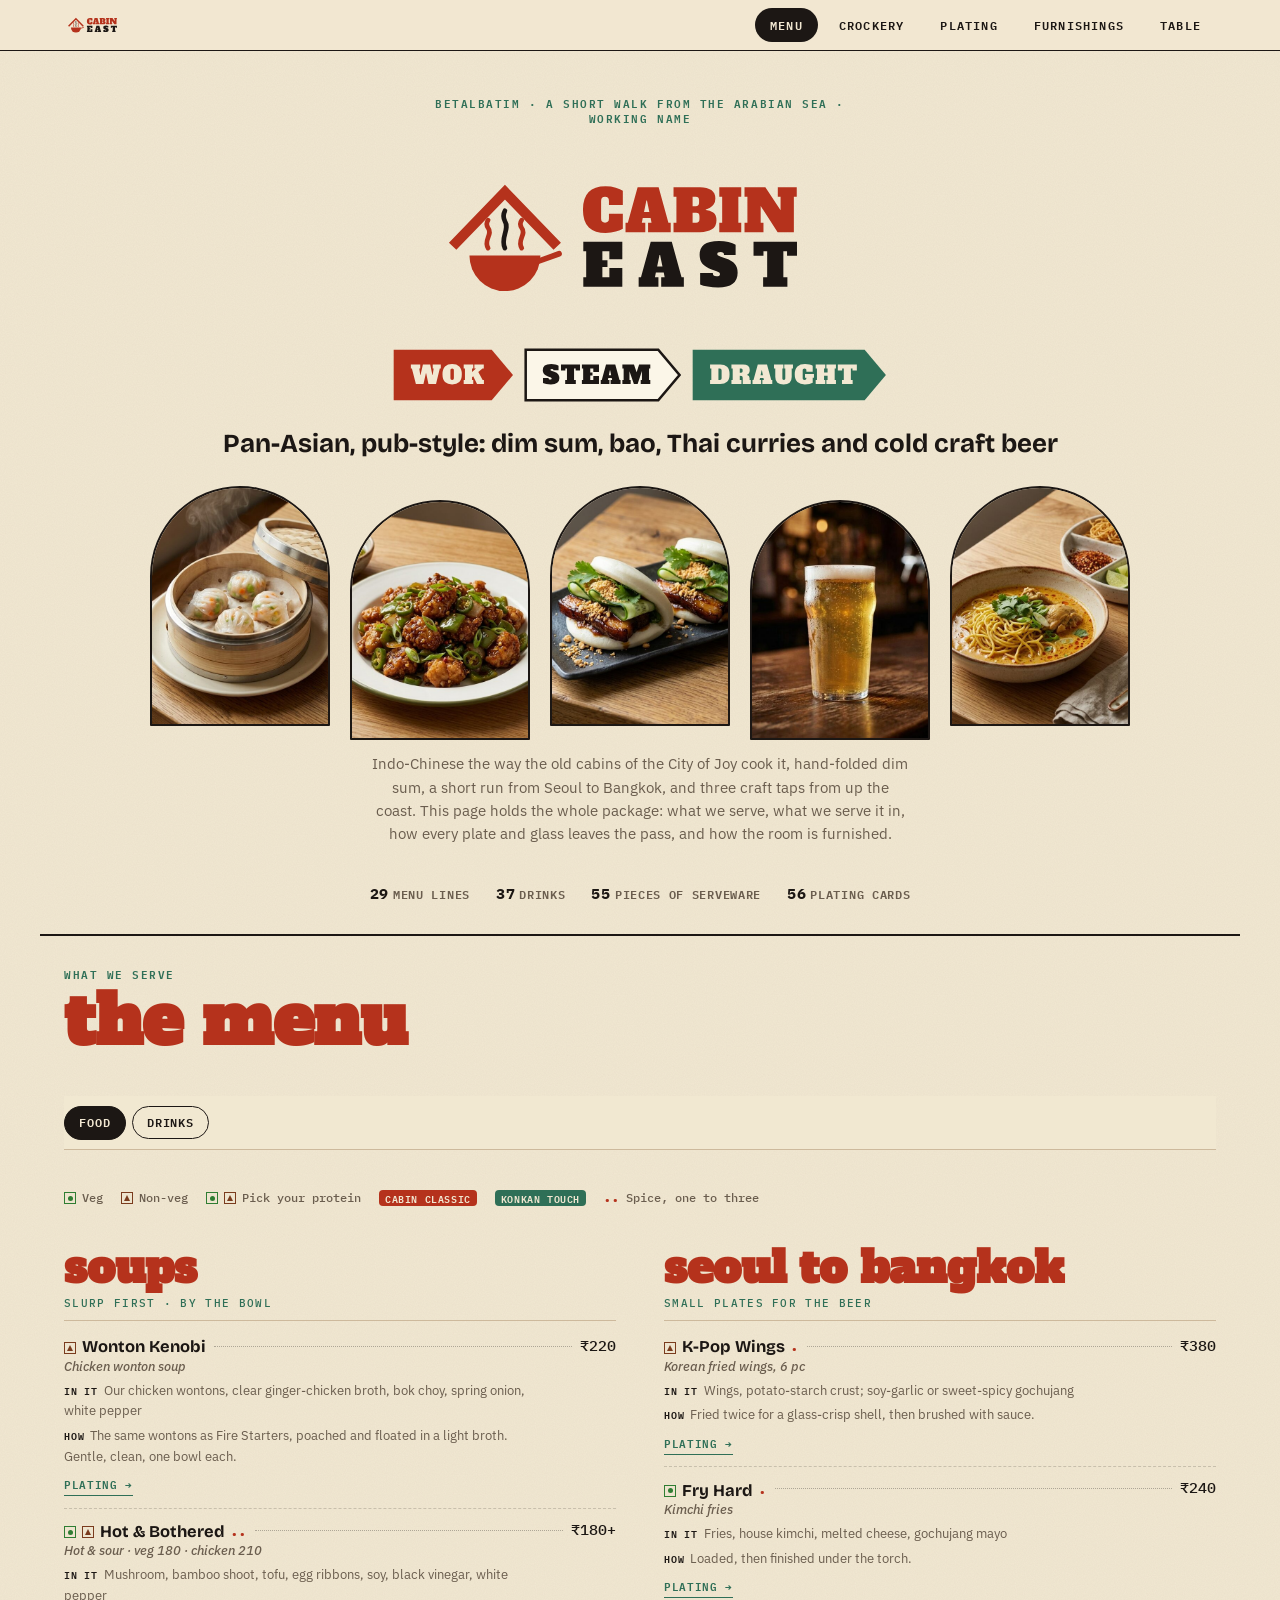
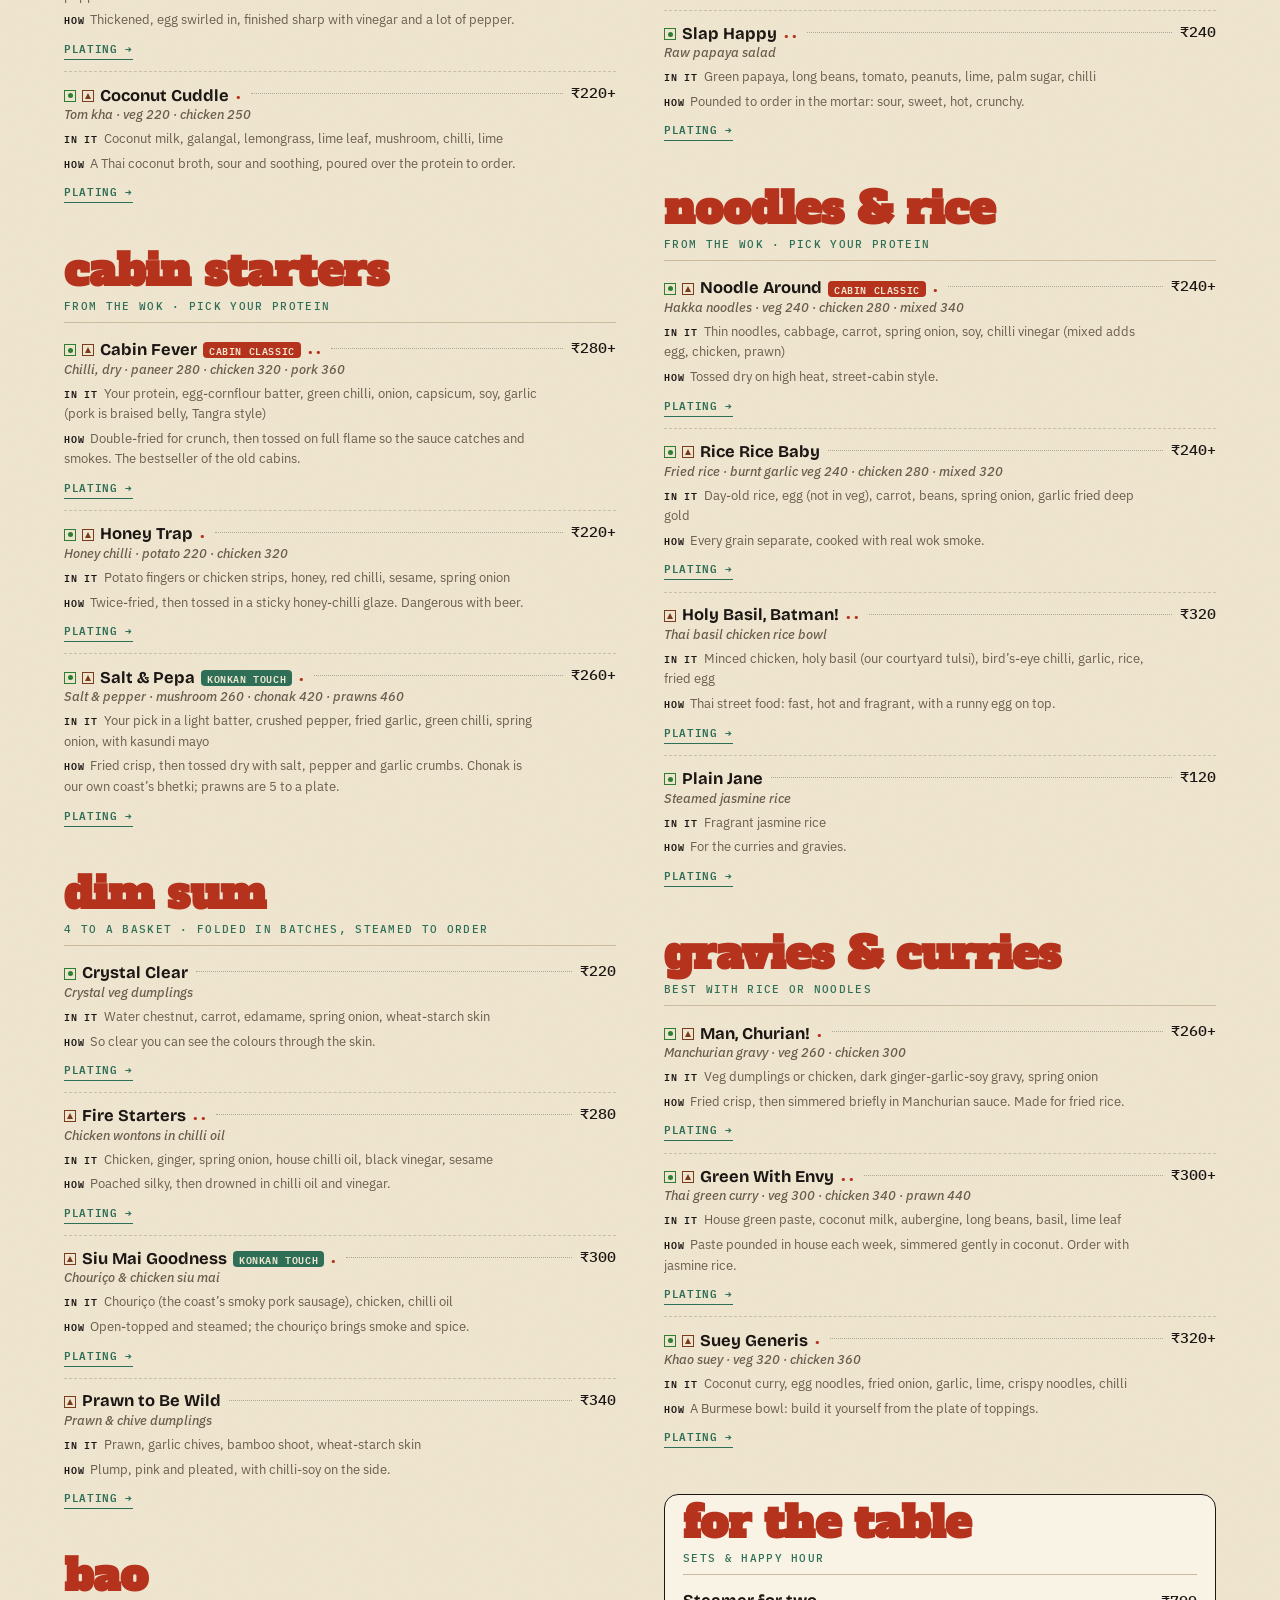
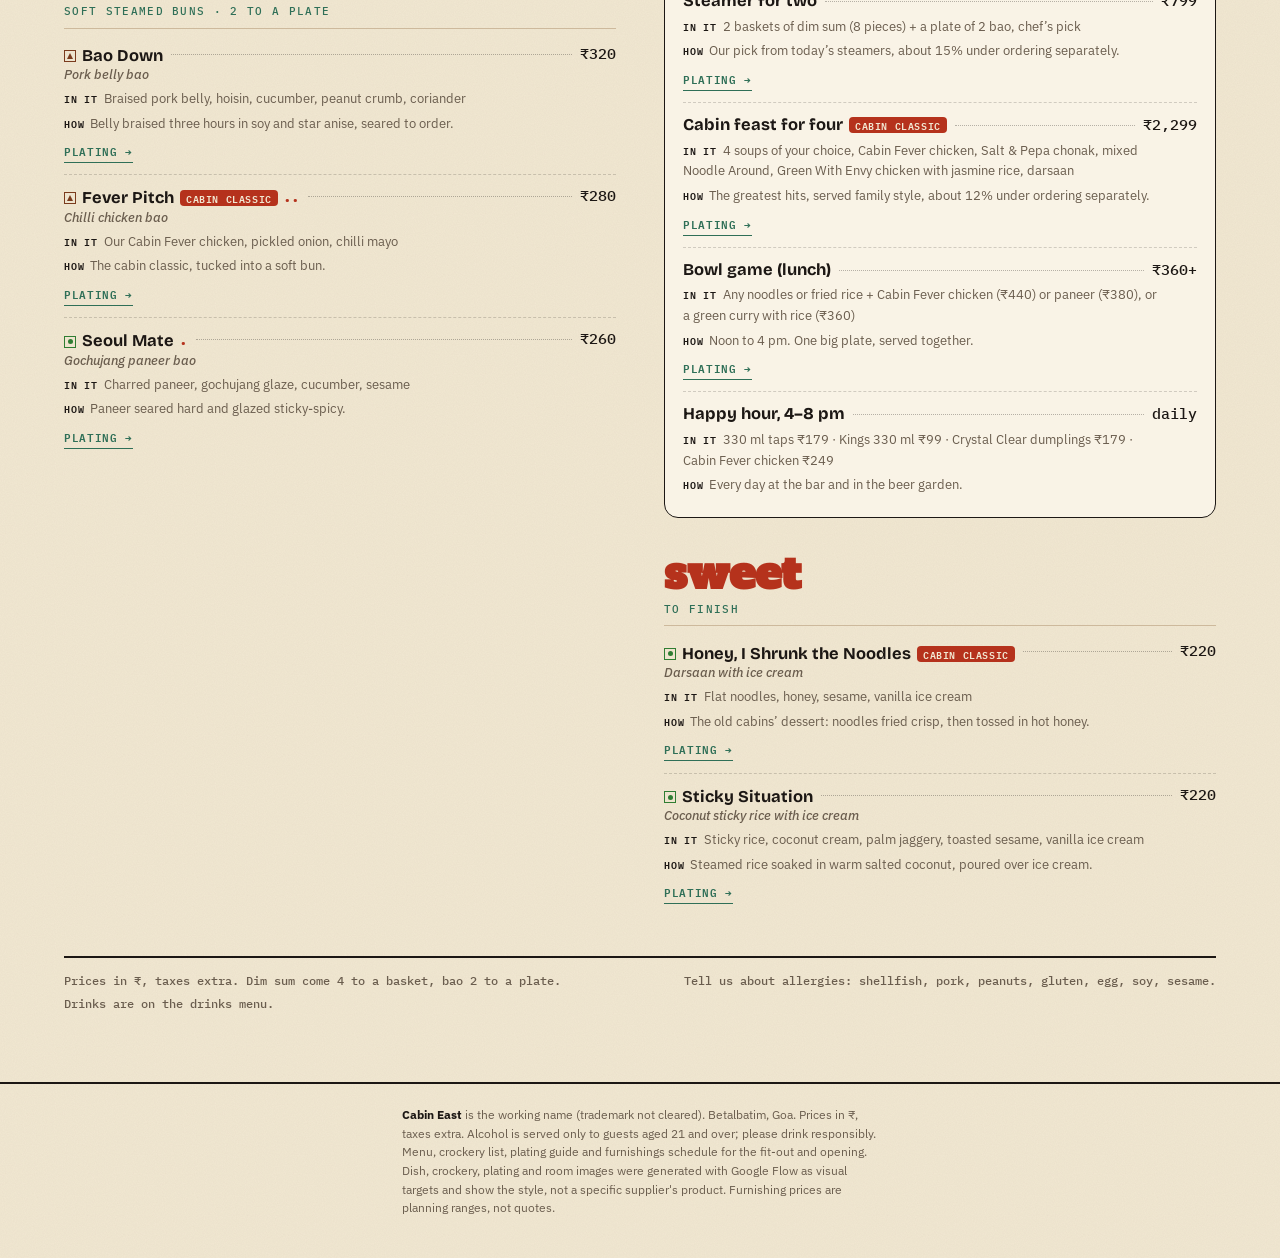
==== index.html @ 88e743b0 "Tangra Red and slab lettering on the Menu site, photo menus and PDFs Co-Authored-By: Claude Sonnet 5" ====
<!doctype html>
<html lang="en">
<head>
<meta charset="utf-8">
<meta name="viewport" content="width=device-width, initial-scale=1, viewport-fit=cover">
<title>Cabin East · Menu, crockery and plating</title>
<meta name="description" content="The full Cabin East package for Betalbatim: food and drinks menu, crockery and glassware list, a plating guide for every dish and drink, and the furnishings schedule for the room.">
<meta property="og:title" content="Cabin East · Wok | Steam | Draught">
<meta property="og:description" content="Menu, crockery and plating for a Pan-Asian dim sum and craft-beer pub in Betalbatim, Goa.">
<meta property="og:image" content="img/plating/crystal.jpg">
<meta name="theme-color" content="#F2E8D2">
<link rel="icon" href="data:image/svg+xml,%3Csvg xmlns='http://www.w3.org/2000/svg' viewBox='0 0 64 64'%3E%3Ccircle cx='32' cy='32' r='30' fill='%23c3582a'/%3E%3Cpath d='M14 34h36a18 18 0 0 1-36 0z' fill='%23efe3d0'/%3E%3C/svg%3E">
<link rel="preconnect" href="https://fonts.googleapis.com">
<link rel="preconnect" href="https://fonts.gstatic.com" crossorigin>
<link rel="stylesheet" href="https://fonts.googleapis.com/css2?family=Bricolage+Grotesque:opsz,wght@12..96,500;12..96,700&family=IBM+Plex+Mono:wght@500;600&family=IBM+Plex+Sans:ital,wght@0,400;0,600;1,400&family=Alfa+Slab+One&display=swap">
<style>
/* Layout: one long paper menu — a poster-style hero with arched dish photos, a sticky three-way tab bar (Menu · Crockery · Plating), and a shared card language so every dish links across all three views */
:root{
  --paper:#F2E8D2; --card:#F9F3E6; --ink:#1C1714; --muted:#6a5d4e; --line:#cdb99c;
  --olive:#2F6F57; --orange:#B5321C; --veg:#2f7d32; --nonveg:#7a3b1d; --shade:rgba(42,36,32,.08);
  --grain:url("data:image/svg+xml,%3Csvg xmlns='http://www.w3.org/2000/svg' width='160' height='160'%3E%3Cfilter id='n'%3E%3CfeTurbulence type='fractalNoise' baseFrequency='.9' numOctaves='2' stitchTiles='stitch'/%3E%3CfeColorMatrix values='0 0 0 0 .16 0 0 0 0 .13 0 0 0 0 .1 0 0 0 .06 0'/%3E%3C/filter%3E%3Crect width='160' height='160' filter='url(%23n)'/%3E%3C/svg%3E");
  --script:'Alfa Slab One','Rockwell','Georgia',serif;
  --display:'Bricolage Grotesque','Avenir Next','Segoe UI',sans-serif;
  --body:'IBM Plex Sans','Helvetica Neue',Arial,sans-serif;
  --mono:'IBM Plex Mono',ui-monospace,Menlo,monospace;
}
@media (prefers-color-scheme:dark){:root:not([data-theme="light"]){
  --paper:#1f1a16; --card:#2a2420; --ink:#efe3d0; --muted:#b5a690; --line:#4a3f34;
  --olive:#6FC29A; --orange:#e2814f; --veg:#7cc47f; --nonveg:#d08a62; --shade:rgba(239,227,208,.06); color-scheme:dark}}
:root[data-theme="dark"]{
  --paper:#1f1a16; --card:#2a2420; --ink:#efe3d0; --muted:#b5a690; --line:#4a3f34;
  --olive:#6FC29A; --orange:#e2814f; --veg:#7cc47f; --nonveg:#d08a62; --shade:rgba(239,227,208,.06); color-scheme:dark}
*{box-sizing:border-box}
html{scroll-behavior:smooth}
@media (prefers-reduced-motion:reduce){html{scroll-behavior:auto}*{transition:none!important;animation:none!important}}
body{margin:0;background:var(--paper) var(--grain);color:var(--ink);font:15px/1.55 var(--body);-webkit-text-size-adjust:100%}
h1,h2,h3,h4{margin:0;text-wrap:balance}
p{margin:0;max-width:68ch}
img{max-width:100%;display:block}
a{color:inherit}
.wrap{max-width:1200px;margin-inline:auto;padding-inline:24px}
@media (max-width:520px){.wrap{padding-inline:16px}}
.eyebrow{font:600 11px/1.4 var(--mono);letter-spacing:.14em;text-transform:uppercase;color:var(--olive);margin:0}
.script{font-family:var(--script);font-weight:400;color:var(--orange);line-height:1}
.muted{color:var(--muted)}
.btn{appearance:none;font:600 11.5px/1 var(--mono);letter-spacing:.08em;text-transform:uppercase;padding:10px 14px;border:1.5px solid var(--ink);background:transparent;color:var(--ink);border-radius:999px;cursor:pointer;text-decoration:none;display:inline-block;white-space:nowrap}
.btn:hover,.btn[aria-pressed="true"]{background:var(--ink);color:var(--paper)}
.btn:focus-visible,a:focus-visible,input:focus-visible{outline:2px solid var(--orange);outline-offset:2px}

/* ---------- top bar */
.bar{position:sticky;top:0;z-index:20;background:color-mix(in srgb,var(--paper) 92%,transparent);backdrop-filter:blur(8px);border-bottom:1.5px solid var(--ink);padding-top:env(safe-area-inset-top,0px)}
.bar .in{display:flex;align-items:center;gap:14px;padding-block:8px}
.bar .logo{display:block;line-height:0;color:var(--orange);text-decoration:none}.bar .logo svg{height:34px;width:61.9px;display:block}.bar .logo .pl{stroke:var(--paper)}
.tabs{display:flex;gap:6px;margin-left:auto;overflow-x:auto;scrollbar-width:none}
.tabs::-webkit-scrollbar{display:none}
.tabs a{font:600 12px/1 var(--mono);letter-spacing:.1em;text-transform:uppercase;padding:10px 14px;border-radius:999px;text-decoration:none;color:var(--ink);border:1.5px solid transparent;white-space:nowrap}
.tabs a:hover{border-color:var(--ink)}
.tabs a[aria-current="page"]{background:var(--ink);color:var(--paper)}
@media (max-width:520px){.bar .in{flex-direction:column;align-items:stretch;gap:2px;padding-block:6px}.bar .logo{display:flex;justify-content:center}.tabs{margin-left:0;justify-content:space-between;gap:4px}.tabs a{flex:1;text-align:center;padding:9px 3px;font-size:10.5px;letter-spacing:.04em}}

/* ---------- hero */
.hero{padding-block:44px 30px;display:grid;gap:26px;justify-items:center;text-align:center;border-bottom:2px solid var(--ink)}
.hero h1{line-height:0;margin:0}.hero h1 svg{height:clamp(84px,15vw,170px);width:auto;color:var(--orange)}.hero h1 .pl{stroke:var(--paper)}.dsigns{display:flex;gap:10px;justify-content:center;flex-wrap:wrap}.dsigns svg{height:clamp(34px,6vw,54px);width:auto;display:block}
.hero .tag{font:700 clamp(18px,2.6vw,26px)/1.25 var(--display)}
.hero p.lede{color:var(--muted);max-width:60ch}
.arches{display:grid;grid-template-columns:repeat(5,minmax(0,1fr));gap:clamp(8px,1.6vw,20px);width:100%;max-width:980px;align-items:end}
.arches figure{margin:0;aspect-ratio:3/4;border-radius:999px 999px 10px 10px;overflow:hidden;border:2px solid var(--ink);background:var(--shade)}
.arches figure:nth-child(2n){transform:translateY(14px)}
.arches img{width:100%;height:100%;object-fit:cover}
@media (max-width:640px){.arches{grid-template-columns:repeat(3,minmax(0,1fr))}.arches figure:nth-child(n+4){display:none}}
.facts{display:flex;flex-wrap:wrap;gap:8px 26px;justify-content:center;font:600 11.5px/1.4 var(--mono);letter-spacing:.06em;text-transform:uppercase;color:var(--muted);margin-top:12px}
.facts b{color:var(--ink);font-size:15px;margin-right:4px}

/* ---------- views */
.view[hidden]{display:none}
.view>*{min-width:0}
.view{padding-block:30px 70px;display:grid;gap:40px}
.view-head{display:grid;gap:6px;justify-items:start}
.view-head h2{font:600 clamp(44px,7vw,68px)/1 var(--script);color:var(--orange)}
.sub-tabs{display:flex;flex-wrap:wrap;gap:6px;align-items:center}
.sub-tabs .sp{flex:1}
#pnav{flex-wrap:nowrap;overflow-x:auto;scrollbar-width:none;padding-bottom:2px}#pnav::-webkit-scrollbar{display:none}#pnav .btn{flex:none}#pnav .sp{flex:0 0 12px}
.sticky-sub{position:sticky;top:calc(var(--barh,53px) + env(safe-area-inset-top,0px));z-index:10;background:color-mix(in srgb,var(--paper) 94%,transparent);backdrop-filter:blur(6px);padding-block:10px;border-bottom:1px solid var(--line)}
@media (max-width:520px){:root{--barh:92px}}
.legend{display:flex;flex-wrap:wrap;gap:6px 18px;font:500 11.5px/1.4 var(--mono);color:var(--muted)}
.legend span{display:inline-flex;align-items:center;gap:6px}
.mk{width:12px;height:12px;border:1.5px solid currentColor;display:inline-grid;place-items:center;flex:none;box-sizing:border-box}
.mk.v{color:var(--veg)} .mk.v::after{content:"";width:5px;height:5px;border-radius:50%;background:currentColor}
.mk.nv{color:var(--nonveg)} .mk.nv::after{content:"";width:0;height:0;border-left:3.5px solid transparent;border-right:3.5px solid transparent;border-bottom:6px solid currentColor}
.badge{font:600 10px/1 var(--mono);letter-spacing:.06em;text-transform:uppercase;color:var(--paper);padding:3px 6px;border-radius:4px;white-space:nowrap}
.badge.kol{background:var(--orange)} .badge.goa{background:var(--olive)}
.heat{font:600 11px/1 var(--mono);color:var(--orange);letter-spacing:1px;white-space:nowrap}

/* ---------- menu */
.menu{columns:2 440px;column-gap:48px}
.msec{break-inside:avoid-column;margin:0 0 34px;scroll-margin-top:130px}
.msec h3{font:600 44px/1 var(--script);color:var(--orange)}
.msec .kick{font:500 11px/1.4 var(--mono);letter-spacing:.12em;text-transform:uppercase;color:var(--olive);margin:6px 0 4px;padding-bottom:8px;border-bottom:1px solid var(--line)}
.mi{padding:12px 0;border-bottom:1px dashed color-mix(in srgb,var(--ink) 18%,transparent);break-inside:avoid}
.mi:last-child{border-bottom:0}
.mi .top{display:flex;align-items:baseline;gap:8px}
.mi .nm{font:700 16.5px/1.25 var(--display);display:flex;flex-wrap:wrap;gap:6px;align-items:center}
.mi .lead{flex:1;border-bottom:1.5px dotted color-mix(in srgb,var(--ink) 30%,transparent);min-width:12px;transform:translateY(-4px)}
.mi .pr{font:500 14.5px/1.25 var(--mono);font-variant-numeric:tabular-nums;white-space:nowrap}
.mi .sb{font:italic 500 13px/1.3 var(--body);color:var(--muted);margin-top:1px}
.mi .ing,.mi .how{font-size:13.3px;color:var(--muted);margin-top:4px;max-width:60ch}
.mi b.k{font:600 10px/1 var(--mono);letter-spacing:.08em;text-transform:uppercase;color:var(--ink);margin-right:6px}
.mi .links{margin-top:6px}
.chip{font:600 10.5px/1 var(--mono);letter-spacing:.06em;text-transform:uppercase;text-decoration:none;color:var(--olive);border-bottom:1.5px solid currentColor;padding-bottom:2px;margin-right:12px}
.chip:hover{color:var(--orange)}
.sets{background:var(--card);border:1.5px solid var(--ink);border-radius:14px;padding:6px 18px 10px}
.mnote{display:flex;flex-wrap:wrap;gap:6px 26px;justify-content:space-between;border-top:2px solid var(--ink);padding-top:14px;font:500 11.5px/1.5 var(--mono);color:var(--muted)}

/* ---------- cards (crockery + plating) */
.grp-h{display:flex;flex-wrap:wrap;align-items:baseline;gap:6px 14px;margin:36px 0 14px;padding-bottom:6px;border-bottom:1px solid var(--ink);scroll-margin-top:130px}
.grp-h h3{font:600 34px/1 var(--script);color:var(--orange)}
.grp-h span{font:500 11.5px/1.4 var(--mono);color:var(--muted)}
.grid{display:grid;grid-template-columns:repeat(auto-fill,minmax(min(100%,270px),1fr));gap:20px}
.grid.wide{grid-template-columns:repeat(auto-fill,minmax(min(100%,340px),1fr));gap:24px}
.card{background:var(--card);border:1px solid var(--line);border-radius:12px;overflow:hidden;display:grid;grid-template-rows:auto 1fr;scroll-margin-top:130px;min-width:0;transition:transform .2s,box-shadow .2s}
.card:hover{transform:translateY(-2px);box-shadow:0 10px 24px -14px rgba(42,36,32,.5)}
.card.flash{outline:2px solid var(--orange);outline-offset:2px}
.card figure{margin:0;aspect-ratio:4/3;overflow:hidden;background:var(--shade)}
.card figure img{width:100%;height:100%;object-fit:cover}
.card figure{position:relative}
.vtabs{position:absolute;left:8px;right:8px;bottom:8px;display:flex;flex-wrap:wrap;gap:5px}
.vtabs button{appearance:none;display:inline-flex;align-items:center;gap:5px;font:600 10.5px/1 var(--mono);letter-spacing:.05em;text-transform:uppercase;padding:6px 9px;border-radius:999px;border:1.5px solid rgba(42,36,32,.55);background:color-mix(in srgb,var(--paper) 92%,transparent);color:var(--ink);cursor:pointer;backdrop-filter:blur(4px)}
.vtabs button .mk{margin:0}
.vtabs button[aria-pressed="true"]{background:var(--ink);color:var(--paper);border-color:var(--ink)}
.card .body{padding:13px 15px 15px;display:grid;gap:8px;align-content:start;min-width:0}
.card h4{font:700 17px/1.25 var(--display)}
.card .sub{font:italic 400 13px/1.3 var(--body);color:var(--muted)}
.card .spec{font:500 11.5px/1.45 var(--mono);color:var(--olive)}
.card .use{font-size:13px;color:var(--muted)}
.card .use b{font:600 10px/1 var(--mono);letter-spacing:.08em;text-transform:uppercase;color:var(--ink);margin-right:5px}
.card .foot{display:flex;justify-content:space-between;align-items:baseline;gap:10px;margin-top:2px;padding-top:9px;border-top:1px dashed var(--line)}
.qty{font:600 13px/1.2 var(--mono);font-variant-numeric:tabular-nums}
.qty small{font-weight:500;color:var(--muted)}
.ves{display:inline-block;font:600 10.5px/1.3 var(--mono);letter-spacing:.06em;text-transform:uppercase;color:var(--paper);background:var(--olive);padding:4px 7px;border-radius:4px;justify-self:start;text-decoration:none}
a.ves:hover{background:var(--orange)}
ol.build{margin:0;padding-left:20px;display:grid;gap:4px;font-size:13.5px}
ol.build li::marker{font:600 12px var(--mono);color:var(--orange)}
dl.kv{margin:0;display:grid;grid-template-columns:auto 1fr;gap:4px 12px;font-size:13px;padding-top:8px;border-top:1px dashed var(--line)}
dl.kv dt{font:600 10px/1.8 var(--mono);letter-spacing:.08em;text-transform:uppercase;color:var(--muted)}
dl.kv dd{margin:0;min-width:0}
.note{font-size:13px;color:var(--muted);border-left:3px solid var(--orange);padding-left:10px}

.fam{display:grid;grid-template-columns:repeat(auto-fit,minmax(min(100%,250px),1fr));gap:22px}
.fam article{display:grid;gap:9px;align-content:start}
.fam figure{margin:0;aspect-ratio:4/3;overflow:hidden;border-radius:8px;border:1.5px solid var(--ink)}
.fam figure img{width:100%;height:100%;object-fit:cover}
.fam h3{font:700 18px/1.25 var(--display)}
.fam .tag{font:600 10.5px/1 var(--mono);letter-spacing:.08em;text-transform:uppercase;color:var(--paper);background:var(--olive);padding:4px 7px;border-radius:4px;justify-self:start}
.fam article:nth-child(2) .tag{background:var(--orange)}
.fam article:nth-child(3) .tag{background:var(--ink)}
.fam article:nth-child(4) .tag{background:var(--muted)}
.rules{display:grid;grid-template-columns:repeat(auto-fit,minmax(min(100%,250px),1fr));gap:12px 22px}
.rule{padding:14px 16px;background:var(--card);border:1px solid var(--line);border-radius:10px;display:grid;gap:4px;align-content:start}
.rule b{font:700 15px/1.3 var(--display)}
.rule span{font-size:13.5px;color:var(--muted)}

.mapwrap{overflow-x:auto;border-top:2px solid var(--ink)}
table{border-collapse:collapse;width:100%;min-width:760px;font-size:13.5px}
th,td{text-align:left;padding:9px 10px;border-bottom:1px solid var(--line);vertical-align:top}
th{font:600 10.5px/1.3 var(--mono);letter-spacing:.08em;text-transform:uppercase;color:var(--muted)}
tr.grp td{font:600 26px/1 var(--script);color:var(--orange);padding-top:18px;border-bottom:1px solid var(--ink)}
td.dish{font:700 14.5px/1.3 var(--display);width:22%}
td.dish small{display:block;font:italic 400 12px/1.3 var(--body);color:var(--muted);margin-top:2px}
td.vcell{width:30%}
.vchip{display:flex;gap:10px;align-items:center}
.vchip img{width:56px;height:42px;object-fit:cover;border-radius:4px;border:1px solid var(--line);flex:none}
.vchip a{font-weight:600;text-decoration:none;border-bottom:1px solid var(--line)}
.vchip a:hover{color:var(--orange);border-color:var(--orange)}
td.why{color:var(--muted)}

.setting{display:grid;grid-template-columns:minmax(0,1fr) minmax(0,1fr);gap:28px;align-items:start}
@media (max-width:760px){.setting{grid-template-columns:1fr}}
.setting svg{width:100%;max-width:480px;height:auto}
.setting ol{margin:0;padding-left:20px;display:grid;gap:7px}
.setting li b{font-family:var(--display)}


/* ---------- furnishings */
.fhero{display:grid;grid-template-columns:minmax(0,2fr) minmax(0,1fr);gap:14px}
.fhero figure{margin:0;border:2px solid var(--ink);border-radius:12px;overflow:hidden;position:relative;background:var(--shade)}
.fhero figure img{width:100%;height:100%;object-fit:cover;aspect-ratio:4/3}
.fhero .stack{display:grid;gap:14px}
.fhero figcaption,.fstrip figcaption{position:absolute;left:8px;bottom:8px;font:600 10.5px/1 var(--mono);letter-spacing:.06em;text-transform:uppercase;background:var(--ink);color:var(--paper);padding:6px 9px;border-radius:999px}
@media (max-width:760px){.fhero{grid-template-columns:1fr}.fhero .stack{grid-template-columns:1fr 1fr}}
.fnav{flex-wrap:nowrap;overflow-x:auto;scrollbar-width:none;padding-bottom:2px}.fnav::-webkit-scrollbar{display:none}.fnav .btn{flex:none}
.fstrip{display:grid;grid-template-columns:repeat(auto-fill,minmax(min(100%,300px),1fr));gap:16px;margin-bottom:16px}
.fstrip figure{margin:0;position:relative;border:1.5px solid var(--ink);border-radius:10px;overflow:hidden;background:var(--shade)}
.mboards{display:grid;gap:26px}.mb{display:grid;gap:12px}.mbh{display:flex;flex-wrap:wrap;align-items:baseline;gap:4px 14px}.mbh h4{font:700 18px/1.2 var(--display)}.mbh span{font:500 11.5px/1.4 var(--mono);color:var(--muted)}
.mbimg{margin:0;position:relative;border:1.5px solid var(--ink);border-radius:10px;overflow:hidden;background:var(--shade)}.mbimg img{width:100%;aspect-ratio:4/3;object-fit:cover}
.mbimg .pin{position:absolute;min-width:24px;height:24px;padding:0 6px;border-radius:999px;background:var(--ink);color:var(--paper);font:600 12px/24px var(--mono);text-align:center}
.mbl{list-style:none;margin:0;padding:0;display:grid;grid-template-columns:repeat(auto-fill,minmax(250px,1fr));gap:10px 18px}
.mbl li{display:grid;grid-template-columns:28px minmax(0,1fr);gap:10px;padding:10px 0;border-top:1px solid var(--line)}
.mbl li>b{display:grid;place-items:center;width:26px;height:26px;border-radius:999px;background:var(--ink);color:var(--paper);font:600 12px/1 var(--mono)}
.mbl strong{display:block;font:700 14.5px/1.3 var(--display)}.mbl em{display:block;font:500 11.5px/1.45 var(--mono);color:var(--olive);font-style:normal;margin-top:2px}.mbl span{display:block;font-size:13px;color:var(--muted);margin-top:2px}
.fstrip img{width:100%;aspect-ratio:4/3;object-fit:cover}
.fplan{display:grid;gap:12px}
.fplan img{width:100%;height:auto;border:1.5px solid var(--ink);border-radius:10px;background:#FBF7EF;max-height:none}
.fplan .open{font:600 11px/1 var(--mono);letter-spacing:.08em;text-transform:uppercase}
.swatches{display:flex;flex-wrap:wrap;gap:10px}
.sw{display:grid;gap:5px;width:104px}.sw i{display:block;height:56px;border-radius:8px;border:1.5px solid var(--ink)}.sw b{font:600 11px/1.2 var(--mono)}.sw span{font-size:11.5px;color:var(--muted);line-height:1.3}
table.ft{min-width:900px}
table.ft td.cd{font:700 12px/1.3 var(--mono);color:var(--orange);white-space:nowrap}
table.ft td.nm{font:700 14px/1.3 var(--display);min-width:170px}
table.ft td.nm small{display:block;font:500 11.5px/1.4 var(--mono);color:var(--olive);margin-top:3px}
table.ft td.pr{font:600 12.5px/1.3 var(--mono);white-space:nowrap;font-variant-numeric:tabular-nums}
table.ft td.pr small{display:block;color:var(--muted);font-weight:500}
table.ft .ph{display:inline-block;font:600 9.5px/1 var(--mono);letter-spacing:.06em;text-transform:uppercase;padding:3px 5px;border-radius:4px;color:var(--paper);background:var(--olive);margin-top:5px}
table.ft .ph.p2{background:var(--muted)}
table.ft td.nt{color:var(--muted);font-size:12.5px;min-width:200px}
table.ft tr.sum td{font:700 13px/1.2 var(--mono);border-top:2px solid var(--ink);background:var(--shade)}
.facts2{display:grid;grid-template-columns:repeat(auto-fit,minmax(min(100%,230px),1fr));gap:12px}
.fk{padding:14px 16px;background:var(--card);border:1px solid var(--line);border-radius:10px;display:grid;gap:4px;align-content:start}
.fk b{font:700 15px/1.3 var(--display)}.fk span{font-size:13.5px;color:var(--muted)}.fk em{font:600 12px/1.3 var(--mono);font-style:normal;color:var(--orange)}


.gal-nav{display:flex;flex-wrap:wrap;gap:6px;margin:6px 0 4px}
.gal-sec{margin-top:26px;scroll-margin-top:130px}
.gal-sec h4{font:600 30px/1 var(--script);color:var(--orange)}
.gal-sec p{font-size:13px;color:var(--muted);margin:4px 0 12px}
.gal{display:grid;grid-template-columns:repeat(auto-fill,minmax(min(100%,250px),1fr));gap:12px}
.gal.plans{grid-template-columns:repeat(auto-fill,minmax(min(100%,420px),1fr))}
.gal button{appearance:none;padding:0;margin:0;border:1.5px solid var(--ink);border-radius:10px;overflow:hidden;background:var(--shade);cursor:zoom-in;position:relative;display:block;text-align:left;color:inherit;min-width:0}
.gal button img{width:100%;aspect-ratio:4/3;object-fit:cover;display:block;transition:transform .35s}
.gal.plans button img{aspect-ratio:auto;object-fit:contain;background:#FBF7EF}
.gal button:hover img{transform:scale(1.03)}.gal.plans button:hover img{transform:none}
.gal button span{position:absolute;left:6px;bottom:6px;right:6px;font:600 10px/1.25 var(--mono);letter-spacing:.05em;text-transform:uppercase;background:color-mix(in srgb,var(--ink) 88%,transparent);color:var(--paper);padding:5px 8px;border-radius:999px;width:max-content;max-width:calc(100% - 12px)}
.gal.plans button span{position:static;display:block;border-radius:0;width:auto;max-width:none;padding:8px 10px}
#lb{position:fixed;inset:0;z-index:100;background:rgba(20,15,12,.92);display:grid;grid-template-rows:1fr auto;padding:16px;gap:10px}
#lb[hidden]{display:none}
#lb .stage{display:grid;place-items:center;min-height:0}
#lb img{max-width:100%;max-height:100%;object-fit:contain;border-radius:8px;background:#FBF7EF}
#lb .bar2{display:flex;align-items:center;justify-content:space-between;gap:12px;color:#F2E8D2;font:600 12px/1.3 var(--mono);letter-spacing:.05em;text-transform:uppercase}
#lb .bar2 div{display:flex;gap:8px}
#lb .bar2 button{appearance:none;border:1.5px solid #F2E8D2;background:transparent;color:#F2E8D2;border-radius:999px;font:600 12px/1 var(--mono);padding:9px 13px;cursor:pointer}
#lb .bar2 button:hover{background:#F2E8D2;color:#1C1714}

footer.site{border-top:2px solid var(--ink);padding-block:22px 40px;display:grid;gap:8px;font-size:12px;color:var(--muted)}
footer.site b{color:var(--ink)}
</style>
</head>
<body>

<header class="bar">
  <div class="wrap in">
    <a class="logo" href="#menu" aria-label="Cabin East"><svg role="img" aria-label="Cabin East" xmlns="http://www.w3.org/2000/svg" viewBox="0 0 915 353"><g transform="translate(60.00 60.00) scale(1.9393)"><path d="M4 70 L60 12 L116 70" fill="none" stroke="#B5321C" stroke-width="11" stroke-linejoin="miter" stroke-miterlimit="6"/><path d="M42 72 C36.5 63.6 47.5 57.0 42 50.400000000000006 C39.25 46.2 40.9 43.5 42 42" fill="none" stroke="#B5321C" stroke-width="5" stroke-linecap="round"/><path d="M60 72 C54.5 60.8 65.5 52.0 60 43.2 C57.25 37.6 58.9 34.0 60 32" fill="none" style="stroke:var(--ink,#1C1714)" stroke-width="5" stroke-linecap="round"/><path d="M78 72 C72.5 63.6 83.5 57.0 78 50.400000000000006 C75.25 46.2 76.9 43.5 78 42" fill="none" stroke="#B5321C" stroke-width="5" stroke-linecap="round"/><path d="M22 80 H98 A38 38 0 0 1 22 80 Z" fill="#B5321C"/><path d="M96 86 L118 78" stroke="#B5321C" stroke-width="6" stroke-linecap="round"/></g><g transform="translate(336.7 166.4)"><g fill="#B5321C"><path transform="translate(0 0) scale(0.120000 -0.120000)" d="M14 389Q14 792 406 792Q501 792 582.5 769Q664 746 704 718V468H464V540Q464 578 447 596Q430 614 396 614Q362 614 345 596Q328 578 328 540V238Q328 200 345 182Q362 164 396 164Q430 164 447 182Q464 200 464 238V319H704V60Q663 32 582.5 9Q502 -14 408 -14Q219 -14 116.5 82Q14 178 14 389Z"/><path transform="translate(88.64 0) scale(0.120000 -0.120000)" d="M754 164H794V0H402V164H462L446 244H310L294 164H354V0H12V164H52L221 778H585ZM332 350H424L383 549H373Z"/><path transform="translate(187.36 0) scale(0.120000 -0.120000)" d="M20 164H70V614H20V778H479Q604 778 674 727Q744 676 744 581Q744 522 716 481.5Q688 441 650.5 420.5Q613 400 578 393V383Q649 376 706 338Q763 300 763 202Q763 97 684 48.5Q605 0 479 0H20ZM404 450Q433 450 447.5 465.5Q462 481 462 514V550Q462 583 447.5 598.5Q433 614 404 614H350V450ZM411 164Q440 164 454.5 179.5Q469 195 469 228V272Q469 305 454.5 320.5Q440 336 411 336H350V164Z"/><path transform="translate(282.36 0) scale(0.120000 -0.120000)" d="M20 0V164H70V614H20V778H400V614H350V164H400V0Z"/><path transform="translate(334.76 0) scale(0.120000 -0.120000)" d="M596 778H924V614H874V0H593L300 451V164H348V0H20V164H70V614H20V778H381L644 377V614H596Z"/></g></g><g transform="translate(336.7 279.7)"><g style="fill:var(--ink,#1C1714)"><path transform="translate(0 0) scale(0.120000 -0.120000)" d="M20 0V164H70V614H20V778H695V476H471V614H350V456H438V342H350V164H471V322H695V0Z"/><path transform="translate(115.91 0) scale(0.120000 -0.120000)" d="M754 164H794V0H402V164H462L446 244H310L294 164H354V0H12V164H52L221 778H585ZM332 350H424L383 549H373Z"/><path transform="translate(242.97 0) scale(0.120000 -0.120000)" d="M17 40V238H237Q237 207 251 193Q265 179 302 179Q333 179 346.5 188.5Q360 198 360 217Q360 233 347 244.5Q334 256 302 268L216 298Q105 340 56.5 397Q8 454 8 551Q8 669 85.5 730.5Q163 792 344 792Q431 792 507.5 774.5Q584 757 631 728V549H431Q431 599 369 599Q339 599 326.5 591.5Q314 584 314 565Q314 548 328.5 538Q343 528 376 517L463 487Q569 451 617.5 393.5Q666 336 666 243Q666 116 580.5 51Q495 -14 330 -14Q234 -14 148.5 2.5Q63 19 17 40Z"/><path transform="translate(354.2 0) scale(0.120000 -0.120000)" d="M766 536H594V614H530V164H600V0H180V164H250V614H186V536H14V778H766Z"/></g></g></svg></a>
    <nav class="tabs" aria-label="Sections">
      <a href="#menu" data-tab="menu">Menu</a>
      <a href="#crockery" data-tab="crockery">Crockery</a>
      <a href="#plating" data-tab="plating">Plating</a>
      <a href="#furnishings" data-tab="furnishings">Furnishings</a>
      <a href="table-setting.html">Table</a>
    </nav>
  </div>
</header>

<section class="hero wrap" aria-label="Introduction">
  <p class="eyebrow">Betalbatim · a short walk from the Arabian Sea · working name</p>
  <h1><svg role="img" aria-label="Cabin East" xmlns="http://www.w3.org/2000/svg" viewBox="0 0 915 353"><g transform="translate(60.00 60.00) scale(1.9393)"><path d="M4 70 L60 12 L116 70" fill="none" stroke="#B5321C" stroke-width="11" stroke-linejoin="miter" stroke-miterlimit="6"/><path d="M42 72 C36.5 63.6 47.5 57.0 42 50.400000000000006 C39.25 46.2 40.9 43.5 42 42" fill="none" stroke="#B5321C" stroke-width="5" stroke-linecap="round"/><path d="M60 72 C54.5 60.8 65.5 52.0 60 43.2 C57.25 37.6 58.9 34.0 60 32" fill="none" style="stroke:var(--ink,#1C1714)" stroke-width="5" stroke-linecap="round"/><path d="M78 72 C72.5 63.6 83.5 57.0 78 50.400000000000006 C75.25 46.2 76.9 43.5 78 42" fill="none" stroke="#B5321C" stroke-width="5" stroke-linecap="round"/><path d="M22 80 H98 A38 38 0 0 1 22 80 Z" fill="#B5321C"/><path d="M96 86 L118 78" stroke="#B5321C" stroke-width="6" stroke-linecap="round"/></g><g transform="translate(336.7 166.4)"><g fill="#B5321C"><path transform="translate(0 0) scale(0.120000 -0.120000)" d="M14 389Q14 792 406 792Q501 792 582.5 769Q664 746 704 718V468H464V540Q464 578 447 596Q430 614 396 614Q362 614 345 596Q328 578 328 540V238Q328 200 345 182Q362 164 396 164Q430 164 447 182Q464 200 464 238V319H704V60Q663 32 582.5 9Q502 -14 408 -14Q219 -14 116.5 82Q14 178 14 389Z"/><path transform="translate(88.64 0) scale(0.120000 -0.120000)" d="M754 164H794V0H402V164H462L446 244H310L294 164H354V0H12V164H52L221 778H585ZM332 350H424L383 549H373Z"/><path transform="translate(187.36 0) scale(0.120000 -0.120000)" d="M20 164H70V614H20V778H479Q604 778 674 727Q744 676 744 581Q744 522 716 481.5Q688 441 650.5 420.5Q613 400 578 393V383Q649 376 706 338Q763 300 763 202Q763 97 684 48.5Q605 0 479 0H20ZM404 450Q433 450 447.5 465.5Q462 481 462 514V550Q462 583 447.5 598.5Q433 614 404 614H350V450ZM411 164Q440 164 454.5 179.5Q469 195 469 228V272Q469 305 454.5 320.5Q440 336 411 336H350V164Z"/><path transform="translate(282.36 0) scale(0.120000 -0.120000)" d="M20 0V164H70V614H20V778H400V614H350V164H400V0Z"/><path transform="translate(334.76 0) scale(0.120000 -0.120000)" d="M596 778H924V614H874V0H593L300 451V164H348V0H20V164H70V614H20V778H381L644 377V614H596Z"/></g></g><g transform="translate(336.7 279.7)"><g style="fill:var(--ink,#1C1714)"><path transform="translate(0 0) scale(0.120000 -0.120000)" d="M20 0V164H70V614H20V778H695V476H471V614H350V456H438V342H350V164H471V322H695V0Z"/><path transform="translate(115.91 0) scale(0.120000 -0.120000)" d="M754 164H794V0H402V164H462L446 244H310L294 164H354V0H12V164H52L221 778H585ZM332 350H424L383 549H373Z"/><path transform="translate(242.97 0) scale(0.120000 -0.120000)" d="M17 40V238H237Q237 207 251 193Q265 179 302 179Q333 179 346.5 188.5Q360 198 360 217Q360 233 347 244.5Q334 256 302 268L216 298Q105 340 56.5 397Q8 454 8 551Q8 669 85.5 730.5Q163 792 344 792Q431 792 507.5 774.5Q584 757 631 728V549H431Q431 599 369 599Q339 599 326.5 591.5Q314 584 314 565Q314 548 328.5 538Q343 528 376 517L463 487Q569 451 617.5 393.5Q666 336 666 243Q666 116 580.5 51Q495 -14 330 -14Q234 -14 148.5 2.5Q63 19 17 40Z"/><path transform="translate(354.2 0) scale(0.120000 -0.120000)" d="M766 536H594V614H530V164H600V0H180V164H250V614H186V536H14V778H766Z"/></g></g></svg></h1><div class="dsigns"><svg role="img" aria-label="Wok" xmlns="http://www.w3.org/2000/svg" viewBox="-2 -2 145 64"><polygon points="0,0 116.2,0 141.4,30.0 116.2,60 0,60" fill="#B5321C"/><g fill="#F2E8D2"><path transform="translate(20 40.8) scale(0.030000 -0.030000)" d="M875 778H1195V614H1155L1006 0H707L616 432H606L510 0H211L52 614H12V778H382V614H344L383 359H393L488 778H776L864 359H874L913 614H875Z"/><path transform="translate(57.41 40.8) scale(0.030000 -0.030000)" d="M14 389Q14 600 113.5 696Q213 792 396 792Q579 792 678.5 696Q778 600 778 389Q778 178 678.5 82Q579 -14 396 -14Q213 -14 113.5 82Q14 178 14 389ZM464 238V540Q464 578 447 596Q430 614 396 614Q362 614 345 596Q328 578 328 540V238Q328 199 345 181.5Q362 164 396 164Q430 164 447 182Q464 200 464 238Z"/><path transform="translate(82.37 40.8) scale(0.030000 -0.030000)" d="M769 164H819V0H546L396 310L350 272V164H398V0H20V164H70V614H20V778H398V614H350V482L505 614H442V778H814V614H764L597 476Z"/></g></svg><svg role="img" aria-label="Steam" xmlns="http://www.w3.org/2000/svg" viewBox="-2 -2 186 64"><polygon points="0,0 157.1,0 182.3,30.0 157.1,60 0,60" fill="#FBF6E8" stroke="#1C1714" stroke-width="3"/><g fill="#1C1714"><path transform="translate(20 40.8) scale(0.030000 -0.030000)" d="M17 40V238H237Q237 207 251 193Q265 179 302 179Q333 179 346.5 188.5Q360 198 360 217Q360 233 347 244.5Q334 256 302 268L216 298Q105 340 56.5 397Q8 454 8 551Q8 669 85.5 730.5Q163 792 344 792Q431 792 507.5 774.5Q584 757 631 728V549H431Q431 599 369 599Q339 599 326.5 591.5Q314 584 314 565Q314 548 328.5 538Q343 528 376 517L463 487Q569 451 617.5 393.5Q666 336 666 243Q666 116 580.5 51Q495 -14 330 -14Q234 -14 148.5 2.5Q63 19 17 40Z"/><path transform="translate(41.42 40.8) scale(0.030000 -0.030000)" d="M766 536H594V614H530V164H600V0H180V164H250V614H186V536H14V778H766Z"/><path transform="translate(66.02 40.8) scale(0.030000 -0.030000)" d="M20 0V164H70V614H20V778H695V476H471V614H350V456H438V342H350V164H471V322H695V0Z"/><path transform="translate(88.61 40.8) scale(0.030000 -0.030000)" d="M754 164H794V0H402V164H462L446 244H310L294 164H354V0H12V164H52L221 778H585ZM332 350H424L383 549H373Z"/><path transform="translate(113.99 40.8) scale(0.030000 -0.030000)" d="M1123 614H1073V164H1123V0H745V164H793V514L623 0H475L300 509V164H348V0H20V164H70V614H20V778H478L582 466L682 778H1123Z"/></g></svg><svg role="img" aria-label="Draught" xmlns="http://www.w3.org/2000/svg" viewBox="-2 -2 233 64"><polygon points="0,0 203.8,0 229.0,30.0 203.8,60 0,60" fill="#2F6F57"/><g fill="#F2E8D2"><path transform="translate(20 40.8) scale(0.030000 -0.030000)" d="M20 164H70V613H20V778H426Q593 778 691.5 686.5Q790 595 790 389Q790 183 691.5 91.5Q593 0 426 0H20ZM408 164Q442 164 459 182Q476 200 476 238V540Q476 614 408 614H350V164Z"/><path transform="translate(45.32 40.8) scale(0.030000 -0.030000)" d="M20 164H70V614H20V778H479Q608 778 676 725Q744 672 744 553Q744 486 717 437Q690 388 640 369L641 359Q737 344 737 241V164H784V0H467V235Q467 274 455.5 294Q444 314 419.5 321Q395 328 350 328V164H416V0H20ZM404 450Q433 450 447.5 465.5Q462 481 462 514V550Q462 583 447.5 598.5Q433 614 404 614H350V450Z"/><path transform="translate(70.52 40.8) scale(0.030000 -0.030000)" d="M754 164H794V0H402V164H462L446 244H310L294 164H354V0H12V164H52L221 778H585ZM332 350H424L383 549H373Z"/><path transform="translate(95.9 40.8) scale(0.030000 -0.030000)" d="M66 279V614H16V778H386V614H346V228Q346 195 360.5 179.5Q375 164 404 164Q433 164 447.5 179.5Q462 195 462 228V614H422V778H765V614H715V279Q715 124 632 55Q549 -14 394 -14Q237 -14 151.5 55Q66 124 66 279Z"/><path transform="translate(120.53 40.8) scale(0.030000 -0.030000)" d="M774 250H724V50Q680 25 595.5 5.5Q511 -14 413 -14Q226 -14 120 84.5Q14 183 14 389Q14 600 119.5 696Q225 792 421 792Q516 792 599 772Q682 752 724 727V488H474V535Q474 577 456.5 595.5Q439 614 401 614Q363 614 345.5 595.5Q328 577 328 535V243Q328 201 345.5 182.5Q363 164 401 164Q439 164 456.5 182.5Q474 201 474 243V250H420V399H774Z"/><path transform="translate(145.19 40.8) scale(0.030000 -0.030000)" d="M820 614H770V164H820V0H442V164H490V329H350V164H398V0H20V164H70V614H20V778H398V614H350V462H490V614H442V778H820Z"/><path transform="translate(171.59 40.8) scale(0.030000 -0.030000)" d="M766 536H594V614H530V164H600V0H180V164H250V614H186V536H14V778H766Z"/></g></svg></div>
  <p class="tag">Pan-Asian, pub-style: dim sum, bao, Thai curries and cold craft beer</p>
  <div class="arches" id="arches" aria-hidden="true"></div>
  <p class="lede">Indo-Chinese the way the old cabins of the City of Joy cook it, hand-folded dim sum, a short run from Seoul to Bangkok, and three craft taps from up the coast. This page holds the whole package: what we serve, what we serve it in, how every plate and glass leaves the pass, and how the room is furnished.</p>
  <div class="facts" id="facts"></div>
</section>

<main class="wrap">

<!-- ================================================= MENU -->
<div class="view" id="v-menu" hidden>
  <div class="view-head">
    <p class="eyebrow">What we serve</p>
    <h2>the menu</h2>
  </div>
  <div class="sticky-sub">
    <div class="sub-tabs" id="menuTabs">
      <button class="btn" data-kind="food" aria-pressed="true" type="button">Food</button>
      <button class="btn" data-kind="drinks" aria-pressed="false" type="button">Drinks</button>
    </div>
  </div>
  <div class="legend" id="legend"></div>
  <div class="menu" id="menuCols"></div>
  <div class="mnote" id="menuNote"></div>
</div>

<!-- ================================================= CROCKERY -->
<div class="view" id="v-crockery" hidden>
  <div class="view-head">
    <p class="eyebrow">What we serve it in</p>
    <h2>crockery, glass &amp; cutlery</h2>
    <p class="muted">Sized for 28 covers and one bartender (with the owner helping behind the bar). Everything on a place setting is counted at two per cover: one in use and one in the wash or spare, so 56 for 28 covers. Ceramics and glass add 10% for breakage (62); steel and chopsticks stay at 56. Food-serving, beer, spirits and bar items are sized by dish and drink, not per cover. Images show the style to buy, not a specific supplier's product.</p>
  </div>

  <section aria-labelledby="h-fam">
    <h3 id="h-fam" class="script" style="font-size:40px;margin-bottom:14px">four materials, one story</h3>
    <div class="fam" id="fam"></div>
  </section>

  <section aria-labelledby="h-cmap">
    <h3 id="h-cmap" class="script" style="font-size:40px;margin-bottom:6px">what goes in what</h3>
    <p class="muted" style="margin-bottom:14px">Every dish and drink, the vessel it is served in, what goes alongside, and why. Click a vessel to jump to it in the buying list.</p>
    <div class="sub-tabs" id="cmapTabs" style="margin-bottom:12px">
      <button class="btn" data-map="food" aria-pressed="true" type="button">Food menu</button>
      <button class="btn" data-map="drinks" aria-pressed="false" type="button">Drinks menu</button>
    </div>
    <div class="mapwrap"><table id="cmap"><thead><tr><th id="cmapH">Dish</th><th>Served in</th><th>Alongside</th><th>Why</th></tr></thead><tbody></tbody></table></div>
  </section>

  <section aria-labelledby="h-clist">
    <h3 id="h-clist" class="script" style="font-size:40px;margin-bottom:6px">the buying list</h3>
    <div class="sub-tabs" id="cfilters" style="margin:10px 0 0"></div>
    <div id="clist"></div>
  </section>

  <section aria-labelledby="h-set">
    <h3 id="h-set" class="script" style="font-size:40px;margin-bottom:6px">laying a place</h3>
    <p class="muted" style="margin-bottom:16px">What is on the table before the first plate arrives. Forks and spoons sit in a cutlery cup on each table.</p>
    <div class="setting">
      <svg viewBox="0 0 480 300" role="img" aria-labelledby="svgT">
        <title id="svgT">Top view of one place setting: side plate with rice bowl, dipping dish, soup spoon, chopsticks on a rest and a water glass</title>
        <rect x="1" y="1" width="478" height="298" rx="10" fill="none" stroke="var(--line)" stroke-dasharray="4 5"/>
        <circle cx="210" cy="160" r="92" fill="var(--card)" stroke="var(--ink)" stroke-width="2"/>
        <circle cx="210" cy="160" r="78" fill="none" stroke="var(--olive)" stroke-width="5"/>
        <circle cx="210" cy="160" r="50" fill="var(--paper)" stroke="var(--ink)" stroke-width="2"/>
        <circle cx="210" cy="160" r="34" fill="none" stroke="var(--line)" stroke-width="1.5"/>
        <circle cx="330" cy="62" r="20" fill="var(--paper)" stroke="var(--ink)" stroke-width="2"/>
        <circle cx="330" cy="62" r="11" fill="var(--orange)" opacity=".75"/>
        <circle cx="395" cy="70" r="24" fill="none" stroke="var(--ink)" stroke-width="2"/>
        <circle cx="395" cy="70" r="18" fill="none" stroke="var(--line)" stroke-width="1.5"/>
        <rect x="352" y="222" width="28" height="12" rx="4" fill="var(--olive)"/>
        <rect x="362" y="100" width="5" height="165" rx="2" fill="var(--ink)" transform="rotate(4 364 180)"/>
        <rect x="373" y="100" width="5" height="165" rx="2" fill="var(--ink)" transform="rotate(4 375 180)"/>
        <path d="M327 140 q-12 20 0 40 l6 70 h6 l6 -70 q12 -20 0 -40 z" fill="var(--paper)" stroke="var(--ink)" stroke-width="2"/>
        <g font-family="IBM Plex Mono, monospace" font-size="11" fill="var(--muted)">
          <text x="30" y="36">1 side plate 7.5"</text><text x="30" y="52">2 rice bowl on top</text>
          <text x="270" y="26">3 dip dish</text><text x="380" y="26">6 water</text>
          <text x="30" y="285">4 soup spoon</text><text x="300" y="285">5 chopsticks + rest</text>
        </g>
      </svg>
      <ol>
        <li><b>Side plate, 7.5".</b> Eat from it, and set a steamer basket on it when dim sum arrives.</li>
        <li><b>Rice bowl.</b> Rice, noodles, curry and gravy are served into it from the sharing vessel; jasmine rice comes in it.</li>
        <li><b>Dipping dish.</b> Soy and chilli vinegar to start; swapped for black vinegar or kasundi mayo as the dish needs.</li>
        <li><b>Porcelain soup spoon.</b> For every soup.</li>
        <li><b>Chopsticks on a ceramic rest.</b> Reusable, square-edged so they don't roll.</li>
        <li><b>Water glass,</b> filled from a table carafe, and a folded cotton napkin.</li>
        <li><b>Per table:</b> one condiment set, a cutlery cup and coasters.</li>
      </ol>
    </div>
  </section>
</div>

<!-- ================================================= PLATING -->
<div class="view" id="v-plating" hidden>
  <div class="view-head">
    <p class="eyebrow">How it leaves the pass</p>
    <h2>plating</h2>
    <p class="muted">One card per menu item: the target photo, the vessel, the build order, garnish, serving temperature and a kitchen note. Photos are visual targets made for this guide; the chef sets final portion weights at the first tasting.</p>
  </div>

  <section aria-labelledby="h-rules">
    <h3 id="h-rules" class="script" style="font-size:40px;margin-bottom:14px">six rules for the pass</h3>
    <div class="rules">
      <div class="rule"><b>Warm the hot, chill the cold.</b><span>Hot plates and bowls rinsed in hot water. Beer glasses, shots and coupes come from the fridge or freezer.</span></div>
      <div class="rule"><b>Build off-centre, low and loose.</b><span>Heap wok food in a low mound with the rim showing. Air under fried food keeps it crisp.</span></div>
      <div class="rule"><b>Wipe every rim.</b><span>A clean rim is the cheapest finish. Wipe plates, bowls, glasses and sauce dishes before they leave.</span></div>
      <div class="rule"><b>Sauces on the side, in their own dish.</b><span>Dipping dishes carry sauces so fried and steamed food stays dry.</span></div>
      <div class="rule"><b>Garnish last, and only what is on the card.</b><span>Herbs, sesame, chilli and crumbs go on in the final 10 seconds so they stay bright and crisp.</span></div>
      <div class="rule"><b>Out within a minute.</b><span>Fried and wok food waits no longer than 60 seconds on the pass. Steam leaves lidded; the lid comes off at the table.</span></div>
    </div>
  </section>

  <div class="sticky-sub"><div class="sub-tabs" id="pnav"></div></div>
  <div id="plist"></div>
</div>


<!-- ================================================= FURNISHINGS -->
<div class="view" id="v-furnishings" hidden>
  <div class="view-head">
    <p class="eyebrow">What it sits on, hangs from and blows through</p>
    <h2>furnishings</h2>
    <p class="muted" id="fLede"></p>
  </div>
  <div class="fhero" id="fHero"></div>
  <div class="sticky-sub"><div class="sub-tabs fnav" id="fnav"></div></div>
  <section id="f-look" aria-labelledby="h-look"></section>
  <section id="f-plans" aria-labelledby="h-plans"></section>
  <section id="f-gallery" aria-labelledby="h-gallery"></section>
  <div id="fgroups"></div>
  <section id="f-budget" aria-labelledby="h-budget"></section>
  <section id="f-checks" aria-labelledby="h-checks"></section>
</div>

</main>
<div id="lb" hidden role="dialog" aria-modal="true" aria-label="Image viewer"><div class="stage"><img id="lbimg" alt=""></div><div class="bar2"><span id="lbcap"></span><div><button type="button" id="lbprev" aria-label="Previous">←</button><button type="button" id="lbnext" aria-label="Next">→</button><button type="button" id="lbx" aria-label="Close">Close</button></div></div></div>

<footer class="site"><div class="wrap">
  <p><b>Cabin East</b> is the working name (trademark not cleared). Betalbatim, Goa. Prices in ₹, taxes extra. Alcohol is served only to guests aged 21 and over; please drink responsibly.</p>
  <p>Menu, crockery list, plating guide and furnishings schedule for the fit-out and opening. Dish, crockery, plating and room images were generated with Google Flow as visual targets and show the style, not a specific supplier's product. Furnishing prices are planning ranges, not quotes.</p>
</div></footer>

<script>
const DATA={"food":[{"id":"soups","t":"Soups","k":"Slurp first · by the bowl","items":[["Wonton Kenobi|Chicken wonton soup","Our chicken wontons, clear ginger-chicken broth, bok choy, spring onion, white pepper","The same wontons as Fire Starters, poached and floated in a light broth. Gentle, clean, one bowl each.",220,"nv","",0,null],["Hot & Bothered|Hot & sour · veg 180 · chicken 210","Mushroom, bamboo shoot, tofu, egg ribbons, soy, black vinegar, white pepper","Thickened, egg swirled in, finished sharp with vinegar and a lot of pepper.","180+","vn","",2,null],["Coconut Cuddle|Tom kha · veg 220 · chicken 250","Coconut milk, galangal, lemongrass, lime leaf, mushroom, chilli, lime","A Thai coconut broth, sour and soothing, poured over the protein to order.","220+","vn","",1,null]]},{"id":"kolkata","t":"Cabin starters","k":"From the wok · pick your protein","items":[["Cabin Fever|Chilli, dry · paneer 280 · chicken 320 · pork 360","Your protein, egg-cornflour batter, green chilli, onion, capsicum, soy, garlic (pork is braised belly, Tangra style)","Double-fried for crunch, then tossed on full flame so the sauce catches and smokes. The bestseller of the old cabins.","280+","vn","kol",2,null],["Honey Trap|Honey chilli · potato 220 · chicken 320","Potato fingers or chicken strips, honey, red chilli, sesame, spring onion","Twice-fried, then tossed in a sticky honey-chilli glaze. Dangerous with beer.","220+","vn","",1,null],["Salt & Pepa|Salt & pepper · mushroom 260 · chonak 420 · prawns 460","Your pick in a light batter, crushed pepper, fried garlic, green chilli, spring onion, with kasundi mayo","Fried crisp, then tossed dry with salt, pepper and garlic crumbs. Chonak is our own coast’s bhetki; prawns are 5 to a plate.","260+","vn","goa",1,null]]},{"id":"dimsum","t":"Dim sum","k":"4 to a basket · folded in batches, steamed to order","items":[["Crystal Clear|Crystal veg dumplings","Water chestnut, carrot, edamame, spring onion, wheat-starch skin","So clear you can see the colours through the skin.",220,"v","",0,null],["Fire Starters|Chicken wontons in chilli oil","Chicken, ginger, spring onion, house chilli oil, black vinegar, sesame","Poached silky, then drowned in chilli oil and vinegar.",280,"nv","",2,null],["Siu Mai Goodness|Chouriço & chicken siu mai","Chouriço (the coast’s smoky pork sausage), chicken, chilli oil","Open-topped and steamed; the chouriço brings smoke and spice.",300,"nv","goa",1,null],["Prawn to Be Wild|Prawn & chive dumplings","Prawn, garlic chives, bamboo shoot, wheat-starch skin","Plump, pink and pleated, with chilli-soy on the side.",340,"nv","",0,null]]},{"id":"bao","t":"Bao","k":"Soft steamed buns · 2 to a plate","items":[["Bao Down|Pork belly bao","Braised pork belly, hoisin, cucumber, peanut crumb, coriander","Belly braised three hours in soy and star anise, seared to order.",320,"nv","",0,null],["Fever Pitch|Chilli chicken bao","Our Cabin Fever chicken, pickled onion, chilli mayo","The cabin classic, tucked into a soft bun.",280,"nv","kol",2,null],["Seoul Mate|Gochujang paneer bao","Charred paneer, gochujang glaze, cucumber, sesame","Paneer seared hard and glazed sticky-spicy.",260,"v","",1,null]]},{"id":"korean","t":"Seoul to Bangkok","k":"Small plates for the beer","items":[["K-Pop Wings|Korean fried wings, 6 pc","Wings, potato-starch crust; soy-garlic or sweet-spicy gochujang","Fried twice for a glass-crisp shell, then brushed with sauce.",380,"nv","",1,null],["Fry Hard|Kimchi fries","Fries, house kimchi, melted cheese, gochujang mayo","Loaded, then finished under the torch.",240,"v","",1,null],["Slap Happy|Raw papaya salad","Green papaya, long beans, tomato, peanuts, lime, palm sugar, chilli","Pounded to order in the mortar: sour, sweet, hot, crunchy.",240,"v","",2,null]]},{"id":"mains","t":"Noodles & rice","k":"From the wok · pick your protein","items":[["Noodle Around|Hakka noodles · veg 240 · chicken 280 · mixed 340","Thin noodles, cabbage, carrot, spring onion, soy, chilli vinegar (mixed adds egg, chicken, prawn)","Tossed dry on high heat, street-cabin style.","240+","vn","kol",1,null],["Rice Rice Baby|Fried rice · burnt garlic veg 240 · chicken 280 · mixed 320","Day-old rice, egg (not in veg), carrot, beans, spring onion, garlic fried deep gold","Every grain separate, cooked with real wok smoke.","240+","vn","",0,null],["Holy Basil, Batman!|Thai basil chicken rice bowl","Minced chicken, holy basil (our courtyard tulsi), bird’s-eye chilli, garlic, rice, fried egg","Thai street food: fast, hot and fragrant, with a runny egg on top.",320,"nv","",2,null],["Plain Jane|Steamed jasmine rice","Fragrant jasmine rice","For the curries and gravies.",120,"v","",0,null]]},{"id":"curries","t":"Gravies & curries","k":"Best with rice or noodles","items":[["Man, Churian!|Manchurian gravy · veg 260 · chicken 300","Veg dumplings or chicken, dark ginger-garlic-soy gravy, spring onion","Fried crisp, then simmered briefly in Manchurian sauce. Made for fried rice.","260+","vn","",1,null],["Green With Envy|Thai green curry · veg 300 · chicken 340 · prawn 440","House green paste, coconut milk, aubergine, long beans, basil, lime leaf","Paste pounded in house each week, simmered gently in coconut. Order with jasmine rice.","300+","vn","",2,null],["Suey Generis|Khao suey · veg 320 · chicken 360","Coconut curry, egg noodles, fried onion, garlic, lime, crispy noodles, chilli","A Burmese bowl: build it yourself from the plate of toppings.","320+","vn","",1,null]]},{"id":"table","t":"For the table","k":"Sets & happy hour","sets":true,"drink":true,"items":[["Steamer for two","2 baskets of dim sum (8 pieces) + a plate of 2 bao, chef’s pick","Our pick from today’s steamers, about 15% under ordering separately.","₹799","",0,["set"]],["Cabin feast for four","4 soups of your choice, Cabin Fever chicken, Salt & Pepa chonak, mixed Noodle Around, Green With Envy chicken with jasmine rice, darsaan","The greatest hits, served family style, about 12% under ordering separately.","₹2,299","kol",0,["set"]],["Bowl game (lunch)","Any noodles or fried rice + Cabin Fever chicken (₹440) or paneer (₹380), or a green curry with rice (₹360)","Noon to 4 pm. One big plate, served together.","₹360+","",0,null],["Happy hour, 4–8 pm","330 ml taps ₹179 · Kings 330 ml ₹99 · Crystal Clear dumplings ₹179 · Cabin Fever chicken ₹249","Every day at the bar and in the beer garden.","daily","",0,null]]},{"id":"sweet","t":"Sweet","k":"To finish","items":[["Honey, I Shrunk the Noodles|Darsaan with ice cream","Flat noodles, honey, sesame, vanilla ice cream","The old cabins’ dessert: noodles fried crisp, then tossed in hot honey.",220,"v","kol",0,null],["Sticky Situation|Coconut sticky rice with ice cream","Sticky rice, coconut cream, palm jaggery, toasted sesame, vanilla ice cream","Steamed rice soaked in warm salted coconut, poured over ice cream.",220,"v","",0,null]]}],"drinks":[{"id":"tap","t":"Beer","k":"Three craft taps from up the coast, plus two in the bottle · draught 330 ml / 500 ml","drink":true,"items":[["Comrade Crisp|People’s Lager · on tap","Pilsner malt, Japanese rice, noble hops","A light rice lager from a small farm-to-barrel brewery in Sangolda. Crisp and clean: the beach beer.","₹220 / 300","",0,["pint","#f2c24a"]],["Gose Bumps|Susegado Kokum Gose · on tap","Wheat, kokum, sea salt, lactic culture","Tart, salty and pink, soured with kokum from our own coast. The one to try first.","₹260 / 350","goa",0,["pint","#d86a7a"]],["Gimme Gimme Gimme|Guest tap · rotating","Eight Finger Eddie IPA, Susegado Vanilla Porter or a Maka Di ale, whichever is pouring","A new keg from up the coast every couple of weeks. Ask what’s on.","₹260 / 360","",0,["pint","#d99a3a"]],["Kings|Premium pilsner · bottle","Crisp, light, a little malty","The coast’s own cult lager, ice-cold. 330 ml or the 650 ml to share.","₹120 / 180","",0,null],["Budweiser|American lager · bottle","Light, clean, gently sweet","The easy classic. 330 ml or 650 ml.","₹180 / 260","",0,null],["Pitcher or tasting paddle","1.5 L pitcher of Comrade Crisp ₹850 (craft ₹950) · 3 × 150 ml paddle of all three taps ₹320","The paddle is the best way to meet the taps.","₹320+","",0,["paddle"]]]},{"id":"spirits","t":"Whisky","k":"Single malt, blended Scotch & Irish · 30 ml / 60 ml","drink":true,"items":[["Paul John Brilliance|Indian single malt","Honey, vanilla, toffee, a little spice","Distilled in Cuncolim, 15 km away. Neat or on one large cube.","₹320 / 600","goa",0,null],["Amrut Fusion|Indian single malt","Malt, dark chocolate, soft peat smoke","Neat, with a few drops of water.","₹420 / 800","",0,null],["Glenlivet 12|Speyside single malt","Pineapple, pear, vanilla","The easy first malt. Neat or on a rock.","₹420 / 800","",0,null],["Talisker 10|Isle of Skye single malt","Sea salt, black pepper, bonfire smoke","For peat lovers. Neat, water on the side.","₹520 / 1,000","",0,null],["Dewar’s White Label|Blended Scotch","Honey, heather, soft oak","Our highball whisky: tall, ice, soda, lemon.","₹200 / 380","",0,null],["William Lawson’s|Blended Scotch","Apple, toffee, light spice","Easy on ice, with soda or ginger ale.","₹180 / 340","",0,null],["Monkey Shoulder|Blended malt Scotch","Vanilla, orange, honeyed malt","Made for mixing; great on the rocks.","₹380 / 720","",0,null],["Johnnie Walker Black Label|Blended Scotch, 12 years","Dried fruit, vanilla, gentle smoke","The classic. Neat, on the rocks or with soda.","₹340 / 650","",0,null],["Jameson|Irish whiskey","Vanilla, toasted wood, light and smooth","Neat, with ginger ale, or in our Irish coffee.","₹280 / 520","",0,null],["Suntory Toki highball|Japanese blended whisky","Green apple, honey, white pepper","Tall, lots of ice, soda and a lemon twist.","₹420","",0,null],["Single malt flight","Paul John, Glenlivet 12 and Talisker 10, 20 ml each","India to Speyside to Skye, on a board with tasting notes, water and chilli peanuts.","₹650","",0,null]]},{"id":"vodka","t":"Vodka","k":"Two premium, two infused in house · 30 ml / 60 ml","drink":true,"items":[["Haku|Japanese rice vodka","Soft, clean, slightly sweet","Bamboo-charcoal filtered. Ice-cold neat, or with soda and lime.","₹360 / 680","",0,null],["Belvedere|Polish rye vodka","Creamy, vanilla, white pepper","From the freezer, or in our lychee martini.","₹380 / 720","",0,null],["House lemongrass-ginger vodka","Infused 48 hours with lemongrass and ginger","A chilled shot, or with tonic.","₹240 / 440","",0,null],["House chilli-garlic vodka","Infused with bird’s-eye chilli and roasted garlic","An ice-cold shot alongside chilli chicken.","₹240 / 440","kol",0,null]]},{"id":"cocktails","t":"Cocktails","k":"Shaken, stirred & poured","drink":true,"items":[["Kokum feni sour","Cashew feni, kokum, lime, aquafaba","Shaken hard with aquafaba for a silky foam, served up.","₹420","goa",0,["coupe","#c84a6a","egg"]],["Coconut feni highball","Coconut feni, lemongrass syrup, soda","Built over ice and topped with soda: our long, easy drink.","₹380","goa",0,["highball","#f2ead0","leaf"]],["Lychee & lemongrass martini","Vodka, lychee, lemongrass, lime","Shaken, double-strained, garnished with a lychee.","₹440","",0,["coupe","#f6e0e6","lime"]],["Tamarind chilli margarita","Agave spirit, tamarind, lime, chilli-salt rim","Shaken, served on the rocks with a chilli-salt rim.","₹460","",0,["rocks","#a8501e","chilli"]],["Sichuan G&T","Gin, tonic, Sichuan pepper, grapefruit","Built tall. The Sichuan pepper gives a gentle tingle.","₹420","",0,["highball","#f6efe0","lime"]],["Kimchi Mary","Vodka, tomato, kimchi brine, gochugaru rim","Rolled between tins to keep it smooth, served spicy.","₹420","",0,["highball","#c8301a","salt"]],["Soju Yakult","Soju, Yakult, lime","Shaken and served over ice: the Seoul bar classic.","₹420","",0,["rocks","#f6f0e6","leaf"]],["Somaek","Soju and lager","A shot of soju dropped into a cold lager.","₹360","",0,["somaek"]]]},{"id":"zero","t":"Zero proof & soft drinks","k":"For drivers, kids & everyone else","drink":true,"items":[["Fresh lime soda","Lime, soda, sweet or salted","Pressed to order, the cabin-table standard.","₹120","",0,null],["Kokum soda","Kokum, black salt, soda","The coast’s summer cooler, salty-sour and pink.","₹140","goa",0,null],["Lemongrass-ginger iced tea","Black tea, lemongrass, ginger","Brewed in house and chilled.","₹160","",0,null],["Water","Packaged drinking water 1 L · sparkling water 330 ml","Served chilled.","₹60 / 120","",0,null],["Soft drinks","Coke, Diet Coke, Thums Up, Sprite","Chilled, with ice and lime on the side.","₹80","",0,null],["Tonic or ginger ale","Indian tonic water or ginger ale","Our mixers, on their own over ice.","₹120","",0,null]]},{"id":"coffee","t":"Hot coffee","k":"Freshly brewed at the bar, all day","drink":true,"items":[["Brewed coffee","Single-estate Indian arabica, medium roast","Filter-brewed in small batches through the day and poured at the bar. Black, or with hot milk.","₹120 / 140","",0,null],["Irish coffee","Brewed coffee, Jameson Irish whiskey, brown sugar, lightly whipped cream","Our one hot cocktail: sweet, spiked and capped with cold cream.","₹360","",0,null]]}],"crock":{"groups":{"cover":["Per cover","On every table setting"],"food":["Food serving","From the pass to the table"],"service":["Table & service","Shared on each table"],"beer":["Beer","Three taps, two bottles, pitchers, paddles"],"spirits":["Whisky, vodka & cocktails","Neat, on the rocks, tall and up"],"zero":["Zero-proof & coffee","Sodas, water, brewed coffee"],"tools":["Bar tools","Behind the bar"]},"items":[["side","cover","side","Side plate, 7.5\"","Stoneware, sand-cream glaze with darker rim","Eating plate; underplate for steamer baskets and soup bowls",62,"pcs"],["rice","cover","rice","Rice bowl","~11 cm, 300 ml, reactive glaze","Rice, noodles and curry at the table; jasmine rice",62,"pcs"],["dip","cover","dip","Dipping dish","~8 cm, 50 ml, glazed","Soy, chilli vinegar, kasundi, chilli mayo, black vinegar, gochujang mayo",62,"pcs"],["cspoon","cover","cspoon","Porcelain soup spoon","White porcelain, ~14 cm","Wonton Kenobi, Hot & Bothered, Coconut Cuddle (tom kha)",62,"pcs"],["chop","cover","chop","Reusable chopsticks","Square-edged, dark fibreglass or lacquered wood, dishwasher-safe","One pair per cover",56,"pairs"],["crest","cover","crest","Chopstick rest","Ceramic, glaze to match the stoneware","One per cover",62,"pcs"],["cutlery","cover","cutlery","Dinner fork & dinner spoon","Matte brushed stainless steel, one range","Rice, noodles, darsaan; for guests who prefer them",56,"each"],["teaspoon","cover","teaspoon","Teaspoon","Same stainless range as the forks","Coffee, ice cream, sugar",56,"pcs"],["napkin","cover","napkin","Cotton napkin","Oatmeal khadi with olive stripe; or printed paper napkins","One per cover",62,"pcs"],["water","cover","water","Water glass","~300 ml straight tumbler, tempered","Water from the carafe at every cover",62,"pcs"],["susan","food","susan","Lazy susan","50 cm wooden turntable; fits a 75 cm 4-top","Cabin feast for four: four soups plus five shared dishes on one turning table",2,"pcs"],["steamer6","food","steamer6","Bamboo steamer, 6\"","Steel-banded rim, with lid; holds 4 dim sum","Crystal Clear, Siu Mai Goodness, Prawn to Be Wild; happy-hour dumplings",40,"baskets + lids"],["steamer8","food","steamer8","Bamboo steamer, 8\"","Steel-banded, stackable, with lid","Steamer for two: two tiers, 8 dim sum then 2 bao",6,"baskets + 4 lids"],["liner","food","liner","Steamer liners","Perforated parchment rounds 6\" and 8\", or reusable silicone","Under every dumpling so skins don't tear",2000,"rounds a month"],["enplate","food","enplate","Enamel plate, 10\"","White enamel, olive or rust rolled rim","Cabin Fever, Honey Trap, happy-hour Cabin Fever; Slap Happy salad on request",40,"pcs"],["cabinplate","food","cabinplate","Large deep plate, 12\"","White enamel or white stoneware, with a well","Holy Basil, Batman! rice bowl with fried egg; Bowl game lunch",24,"pcs"],["basket","food","basket","Fry basket, paper-lined","Black wire or enamel basket ~25 × 15 cm; printed greaseproof paper","Salt & Pepa (mushroom, chonak, prawns), K-Pop Wings, Fry Hard",30,"baskets"],["paper","food","paper","Printed greaseproof paper","Food-safe, branded, cut to basket size","Lining every fried item",3000,"sheets a month"],["enbowl","food","enbowl","Small enamel bowl","~14 cm, white with dark rim","Bone and shell bowl for wings and prawn tails",16,"pcs"],["bao","food","bao","Long rectangular plate","~30 × 12 cm, matte white or charcoal","All three bao (Bao Down, Fever Pitch, Seoul Mate), 2 to a plate",24,"pcs"],["soup","food","soup","Soup bowl","~14 cm, 450 ml, rust or olive glaze","Wonton Kenobi, Hot & Bothered, Coconut Cuddle; Fire Starters wontons in chilli oil; Cabin feast soups",40,"pcs"],["noodle","food","noodle","Wide shallow bowl","~23 cm, 900 ml, sand glaze","Noodle Around (Hakka noodles), Suey Generis khao suey, Slap Happy papaya salad",28,"pcs"],["oval","food","oval","Oval sharing platter","~30 cm, olive or cream glaze","Rice Rice Baby (burnt garlic veg, chicken and mixed fried rice)",24,"pcs"],["claypot","food","claypot","Small claypot with stand","~600 ml glazed earthenware, with lid","Man, Churian! gravy and Green With Envy Thai green curry; keeps hot on the table",20,"pots"],["toptray","food","toptray","Divided topping tray","~25 cm stoneware, 5 compartments","Suey Generis khao suey: crispy noodles, shallots, fried garlic, lime, chilli flakes",8,"pcs"],["dessert","food","dessert","Dessert bowl","~15 cm stoneware, shallow","Honey, I Shrunk the Noodles (darsaan) and Sticky Situation (coconut sticky rice), each with ice cream",24,"pcs"],["board","food","board","Wooden serving board","~40 × 25 cm with handle; mango or acacia","Steamer for two: two stacked baskets, a plate of bao and dips",6,"pcs"],["serve","food","serve","Serving spoons & noodle tongs","Matte stainless, same range as cutlery","Shared rice, noodles, gravy and curry",30,"spoons + 12 tongs"],["sauces","service","sauces","Condiment set","Caddy with 3 glass cruets: soy, green chillies in vinegar, chilli oil","One per table, the Kolkata cabin habit",10,"caddies + 30 cruets"],["cutcup","service","cutcup","Cutlery cup","Glass or enamel cup","Forks and spoons standing on each table",10,"pcs"],["enmug","service","enmug","Enamel mug","~350 ml, white with dark rim","Chopstick holder or bill cup; staff chai",10,"pcs"],["carafe","service","carafe","Water carafe, 1 L","Clear glass, narrow neck","Water on every table",10,"pcs"],["coaster","service","coaster","Coasters","Printed thick card, branded","Under every glass, bar and garden",1000,"a month"],["bill","service","bill","Bill tray","Small enamel tray to match the cabin plates","Bills and the card machine",10,"pcs"],["pint","beer","pint","Pint glass, 500 ml","Nonic or straight, tempered, with a fill line","Large pours of Comrade Crisp, Gose Bumps and the guest tap; Kings and Budweiser bottles",48,"pcs"],["beer330","beer","beer330","Beer glass, 330 ml","Straight-sided, tempered, fill line","Small pours; happy-hour 330 taps and Kings; somaek",48,"pcs"],["pitcher","beer","pitcher","Beer pitcher, 1.5 L","Clear glass or polycarbonate for the garden","Pitcher of Comrade Crisp or a craft tap",6,"pcs"],["paddle","beer","paddle3","Tasting paddle + taster glasses","Wooden paddle with 3 holes; 150 ml taster glasses","Tasting paddle: all three taps, 3 × 150 ml",6,"paddles + 20 glasses"],["nosing","spirits","nosing","Whisky nosing glass","Glencairn-style tulip, ~175 ml","Single malts neat: Paul John, Amrut, Glenlivet, Talisker",24,"pcs"],["flight","spirits","flight","Whisky flight board","Wooden board for 3 nosing glasses, chalk or card notes","Single malt flight with water and chilli peanuts",4,"boards + 4 water droppers"],["rocks","spirits","rocks","Rocks glass","Double old fashioned, ~300 ml, heavy base","Whisky on the rocks, tamarind chilli margarita, Soju Yakult",36,"pcs"],["highball","spirits","highball","Highball glass","~350 ml, tall and straight","Whisky highballs, Toki highball, coconut feni highball, Sichuan G&T, Kimchi Mary, vodka tonic",48,"pcs"],["coupe","spirits","coupe","Coupe glass","~180 ml stemmed coupe","Kokum feni sour, lychee & lemongrass martini",24,"pcs"],["shot","spirits","shot","Shot glass","30/60 ml, heavy base, freezer-safe","Chilled vodka shots, house infusions, soju, somaek drop",36,"pcs"],["soju","spirits","soju","Soju glass","Small 50 ml tumbler","Soju neat, served with the bottle",12,"pcs"],["ice","spirits","ice","Large-ice moulds","Silicone 5 cm cube trays; clear-ice box if budget allows","One big cube for whisky and the margarita",6,"trays"],["highball2","zero","highball","Highball (shared)","Same highball as cocktails","Fresh lime soda, kokum soda, iced tea, soft drinks, tonic",0,"counted above"],["straws","zero","straws","Straws","Bamboo or paper, no plastic","Sodas, iced tea, highballs on request",1000,"a month"],["cup","zero","cup","Coffee cup & saucer","~200 ml, white or sand glaze","Brewed coffee, black or with milk",24,"sets"],["milk","zero","milk","Milk jug & sugar pot","Small ceramic jug ~150 ml, lidded sugar pot","With every coffee",8,"each"],["irish","zero","irish","Irish coffee glass","Stemmed toddy glass with handle, ~240 ml","Irish coffee: coffee, Jameson, sugar, cold cream",12,"pcs"],["shaker","tools","shaker","Boston shaker set","Two weighted stainless tins","Feni sour, lychee martini, margarita, Soju Yakult",2,"sets"],["bartools","tools","bartools","Bar tool kit","Jigger 30/60 ml, Hawthorne + fine strainer, bar spoon, muddler, bottle opener (Kings, Budweiser, soju, soft drinks)","Every cocktail; opening bottled beer, soju and soft drinks",2,"kits"],["squeezer","tools","squeezer","Citrus squeezer","Hand press, stainless or enamel","Fresh lime soda, margarita, G&T, sours",2,"pcs"],["icebucket","tools","icebucket","Ice bucket, scoop & tongs","Insulated bucket; stainless scoop and tongs","Bar well and table ice for highballs; chilling Kings and Budweiser bottles at garden tables",4,"sets"],["rim","tools","rim","Rimming dish & garnish tray","Shallow rim dish; lidded garnish tray","Chilli-salt and gochugaru rims; lime, lychee, lemon twists",2,"each"]],"fmap":[["Soups",[["Wonton Kenobi","Chicken wonton soup","soup","Side plate underneath, porcelain spoon","One bowl, one person. The plate lets it travel without spilling."],["Hot & Bothered","Hot & sour, veg or chicken","soup","Side plate underneath, porcelain spoon","Dark soup, so a light glaze shows it off."],["Coconut Cuddle","Tom kha, veg or chicken","soup","Side plate underneath, porcelain spoon","Creamy coconut broth looks best in a rust or olive glaze."]]],["Cabin starters",[["Cabin Fever","Chilli, dry: paneer, chicken or pork","enplate","Green chillies in vinegar in a dipping dish","The cabin plate. Red-brown wok food pops on white."],["Honey Trap","Honey chilli: potato or chicken","enplate","Toothpicks at the bar","A sticky glaze needs a plate with a well, not paper."],["Salt & Pepa","Mushroom, chonak or prawns","basket","Kasundi mayo in a dipping dish, enamel bowl for prawn tails","Paper keeps the batter crisp."]]],["Dim sum",[["Crystal Clear","Crystal veg dumplings, 4","steamer6","Side plate under the basket, soy-chilli dip","Translucent skins: the lid-off moment."],["Fire Starters","Chicken wontons in chilli oil","soup","Black vinegar in a dipping dish","Served in a bowl because the chilli oil pools."],["Siu Mai Goodness","Chouriço & chicken siu mai, 4","steamer6","Chilli oil in a dipping dish",""],["Prawn to Be Wild","Prawn & chive dumplings, 4","steamer6","Soy-chilli dip",""]]],["Bao",[["Bao Down","Pork belly bao, 2","bao","","A long plate lines the buns up for the photo."],["Fever Pitch","Chilli chicken bao, 2","bao","",""],["Seoul Mate","Gochujang paneer bao, 2","bao","",""]]],["Seoul to Bangkok",[["K-Pop Wings","Korean fried wings, 6","basket","Enamel bowl for bones, wet wipes","Pub food, eaten with a pint in the other hand."],["Fry Hard","Kimchi fries","basket","Gochujang mayo on top","The basket goes under the torch without cracking."],["Slap Happy","Raw papaya salad","noodle","Serving spoons","A wide bowl lets the salad be tossed at the table."]]],["Noodles & rice",[["Noodle Around","Hakka noodles: veg, chicken or mixed","noodle","Rice bowls, noodle tongs, chilli vinegar from the caddy","A wide bowl lets noodles be lifted out."],["Rice Rice Baby","Fried rice: burnt garlic veg, chicken or mixed","oval","Rice bowls, serving spoon","Mounded on an oval, the cabin way."],["Holy Basil, Batman!","Thai basil chicken rice bowl","cabinplate","Fried egg on top, bird's-eye chillies in a dipping dish","One deep plate, eaten alone."],["Plain Jane","Steamed jasmine rice","rice","Serving spoon","Comes to the table in the same bowl guests eat from."]]],["Gravies & curries",[["Man, Churian!","Manchurian gravy, veg or chicken","claypot","Serving spoon; pair with a fried rice","Clay keeps the gravy hot."],["Green With Envy","Thai green curry: veg, chicken or prawn","claypot","Plain Jane jasmine rice, serving spoon","Green curry holds heat well in clay."],["Suey Generis","Khao suey, veg or chicken","noodle","Divided topping tray: crispy noodles, shallots, fried garlic, lime, chilli flakes","The tray makes it a build-it-yourself bowl."]]],["Sweet",[["Honey, I Shrunk the Noodles","Darsaan with ice cream","dessert","Dessert spoon","Honey noodles beside one scoop."],["Sticky Situation","Coconut sticky rice with ice cream","dessert","Dessert spoon","Dark glaze shows off the white scoop."]]],["For the table",[["Steamer for two","2 baskets of dim sum + 2 bao","board","Two-tier 8\" steamer for the baskets, long plate for the bao, dips","One board, carried out as a stack."],["Cabin feast for four","4 soups + Cabin Fever, Salt & Pepa, Noodle Around, green curry with rice, darsaan","susan","Four soup bowls and spoons first; shared dishes on the lazy susan","Five shared dishes for four people fit only if the table turns."],["Bowl game (lunch)","Noodles or rice with Cabin Fever, or a green curry with rice","cabinplate","Chilli vinegar","One big plate, served together."],["Happy hour, 4–8 pm","Crystal Clear dumplings and Cabin Fever chicken","enplate","Dumplings in a 6\" steamer","Quick from the bar."]]]],"dmap":[["Beer",[["Comrade Crisp","People's Lager, on tap","pint","330 ml or 500 ml","The beach beer; a chilled glass."],["Gose Bumps","Kokum gose, on tap","beer330","330 ml shows off the pink",""],["Gimme Gimme Gimme","Rotating guest tap","pint","330 ml or 500 ml","IPA, porter or ale, whichever is pouring."],["Kings","Premium pilsner, bottle","pint","Bottle opened at the table, chilled in the ice bucket outdoors","Bottle plus a glass."],["Budweiser","American lager, bottle","pint","Bottle opened at the table",""],["Pitcher","1.5 L, Comrade Crisp or craft","pitcher","330 ml glasses for the table","Garden tables order these."],["Tasting paddle","3 × 150 ml, all three taps","paddle","Paddle with taster glasses","Guests taste the whole tap list."]]],["Whisky",[["Single malts, neat","Paul John, Amrut, Glenlivet, Talisker","nosing","Water dropper on the side","A tulip glass holds the nose."],["On the rocks","Any whisky","rocks","One large clear cube","A big cube melts slowly."],["Dewar's / Suntory Toki highball","","highball","Lots of ice, soda, lemon twist","Tall and fizzy."],["Blends with soda or ginger ale","Lawson's, Monkey Shoulder, JW Black, Jameson","highball","Ice; mixer bottle on the side",""],["Single malt flight","3 × 20 ml","flight","Water, chilli peanuts in a dipping dish","On a board with tasting notes."]]],["Vodka",[["Haku, Belvedere","Neat, from the freezer","shot","Chilled glass","Kept in the freezer."],["House infused shots","Lemongrass-ginger, chilli-garlic","shot","Served with chilli chicken",""],["Vodka & tonic or soda","","highball","Ice, lime",""]]],["Cocktails",[["Kokum feni sour","","coupe","Served up, no ice","Silky foam shows best in a coupe."],["Coconut feni highball","","highball","Ice, soda, lemongrass",""],["Lychee & lemongrass martini","","coupe","Lychee on a pick","Double-strained, served up."],["Tamarind chilli margarita","","rocks","Chilli-salt rim, big cube","Rim made in the rimming dish."],["Sichuan G&T","","highball","Grapefruit, Sichuan pepper",""],["Kimchi Mary","","highball","Gochugaru rim",""],["Soju Yakult","","rocks","Over ice, lime",""],["Somaek","Soju and lager","beer330","Soju in a shot glass, dropped in","The shot glass goes in the beer."]]],["Zero proof & soft",[["Fresh lime soda","Sweet or salted","highball","Pressed to order on the squeezer","The cabin-table standard."],["Kokum soda","","highball","Black salt",""],["Lemongrass-ginger iced tea","","highball","Ice, straw",""],["Water","1 L still · 330 ml sparkling","carafe","Water glass at every cover",""],["Soft drinks, tonic, ginger ale","","highball","Ice, lime on the side",""]]],["Hot coffee",[["Brewed coffee","Black or with milk","cup","Milk jug and sugar pot, teaspoon",""],["Irish coffee","Jameson, brown sugar, cream","irish","Cold cream floated on top","The layers need clear glass."]]]]},"plating":[{"id":"wonton","sec":"Soups","name":"Wonton Kenobi","sub":"Chicken wonton soup","refs":["soup"],"vessel":"Soup bowl on a side plate, porcelain spoon","build":["Warm the bowl with hot water and tip it out.","Lay the bok choy half on the left of the bowl.","Slip in five poached wontons, pleats up.","Ladle clear broth to 1 cm below the rim."],"garnish":"Spring onion rings, white pepper","side":"Porcelain spoon on the side plate","temp":"Piping hot, 75 °C","note":"One bowl, one person. Keep the broth clear: never boil the wontons in it.","vars":null},{"id":"hotsour","sec":"Soups","name":"Hot & Bothered","sub":"Hot & sour, veg or chicken","refs":["soup"],"vessel":"Soup bowl on a side plate, porcelain spoon","build":["Warm the bowl.","Ladle soup to 1 cm below the rim, stirring once so the solids are even.","Swirl the egg ribbons to the surface.","Finish with a splash of black vinegar."],"garnish":"White pepper, spring onion greens","side":"Chilli vinegar from the caddy","temp":"Piping hot, 75 °C","note":"Chicken version: add the shredded chicken before the soup. Pepper goes on last so it stays sharp.","vars":[{"k":"veg","label":"Veg","mk":"v","img":"hotsour"},{"k":"chicken","label":"Chicken","mk":"nv","img":"hotsour-chicken"}]},{"id":"tomkha","sec":"Soups","name":"Coconut Cuddle","sub":"Tom kha, veg or chicken","refs":["soup"],"vessel":"Soup bowl on a side plate, porcelain spoon","build":["Warm the bowl.","Place mushrooms and the protein in the centre.","Pour the hot coconut broth over them to order.","Finish with lime juice."],"garnish":"Red chilli slices, coriander, lime leaf","side":"Lime wedge on the side plate","temp":"Piping hot, 75 °C","note":"Do not let coconut milk boil hard or it splits. Pull the lemongrass piece out before serving if guests object.","vars":[{"k":"veg","label":"Veg","mk":"v","img":"tomkha"},{"k":"chicken","label":"Chicken","mk":"nv","img":"tomkha-chicken"}]},{"id":"cabinfever","sec":"Cabin starters","name":"Cabin Fever","sub":"Chilli, dry: paneer, chicken or pork","refs":["enplate"],"vessel":"10\" enamel plate","build":["Warm the plate.","Toss the fried protein in the wok on full flame until the sauce catches.","Heap in a low mound, off-centre, so the rim shows.","Scatter onion and capsicum over the top."],"garnish":"Spring onion greens","side":"Green chillies in vinegar in a dipping dish","temp":"Hot from the wok","note":"Pork version is braised belly, Tangra style, plated the same way. Sauce should cling, never pool.","vars":[{"k":"paneer","label":"Paneer","mk":"v","img":"cabinfever-paneer"},{"k":"chicken","label":"Chicken","mk":"nv","img":"cabinfever"},{"k":"pork","label":"Pork","mk":"nv","img":"cabinfever-pork"}]},{"id":"honeytrap","sec":"Cabin starters","name":"Honey Trap","sub":"Honey chilli, potato or chicken","refs":["enplate"],"vessel":"10\" enamel plate","build":["Warm the plate.","Toss twice-fried fingers in the hot glaze for 10 seconds.","Stack criss-cross so air gets under them.","Spoon any glaze left in the wok over the top."],"garnish":"Toasted sesame, chilli flakes, spring onion","side":"Cocktail sticks at the bar","temp":"Hot from the wok","note":"A sticky glaze goes soft in a basket, so it stays on a plate. Send within a minute of glazing.","vars":[{"k":"potato","label":"Potato","mk":"v","img":"honeytrap"},{"k":"chicken","label":"Chicken","mk":"nv","img":"honeytrap-chicken"}]},{"id":"saltpepa","sec":"Cabin starters","name":"Salt & Pepa","sub":"Salt & pepper: mushroom, chonak or prawns","refs":["basket"],"vessel":"Paper-lined fry basket","build":["Line the basket with a sheet of greaseproof paper, corners up.","Fry the protein once, drain on a rack for 10 seconds.","Toss with salt, pepper and garlic crumbs in the wok.","Pile in the basket, prawns tails up (5 to a serve)."],"garnish":"Fried garlic crumbs, green chilli rings, spring onion","side":"Kasundi mayo in a dipping dish","temp":"Hot, straight from the fryer","note":"Chonak goes in as fillet fingers, mushrooms as halves. Paper takes up the oil, so replace it for every order.","vars":[{"k":"mushroom","label":"Mushroom","mk":"v","img":"saltpepa-mushroom"},{"k":"chonak","label":"Chonak","mk":"nv","img":"saltpepa-chonak"},{"k":"prawns","label":"Prawns","mk":"nv","img":"saltpepa"}]},{"id":"crystal","sec":"Dim sum","name":"Crystal Clear","sub":"Crystal veg dumplings, 4","refs":["steamer6"],"vessel":"6\" bamboo steamer on a side plate","build":["Wet the liner and lay it in the basket.","Place four dumplings with 1 cm between them.","Steam 6 minutes, lid on.","Carry out lidded, set the basket on a side plate."],"garnish":"None: the colour shows through the skin","side":"Soy-chilli dip","temp":"Steaming hot","note":"Lid comes off at the table. Skins tear if they touch, so keep the gaps.","vars":null},{"id":"firestarters","sec":"Dim sum","name":"Fire Starters","sub":"Chicken wontons in chilli oil","refs":["soup"],"vessel":"Soup bowl on a side plate","build":["Warm the bowl, spoon in 2 tbsp chilli oil and vinegar.","Slide in five poached wontons.","Spoon a little more oil over the top.","Finish with sesame and spring onion."],"garnish":"Toasted sesame, spring onion, a thread of black vinegar","side":"Black vinegar in a dipping dish","temp":"Hot","note":"The same wontons as Wonton Kenobi, so poach one batch for both. Oil goes in the bowl first so the skins do not stick.","vars":null},{"id":"siumai","sec":"Dim sum","name":"Siu Mai Goodness","sub":"Chouriço & chicken siu mai, 4","refs":["steamer6"],"vessel":"6\" bamboo steamer on a side plate","build":["Wet the liner and lay it in the basket.","Place four siu mai, open tops up.","Steam 8 minutes.","Dot a little chilli oil on each top."],"garnish":"Chilli oil dot","side":"Chilli oil in a dipping dish","temp":"Steaming hot","note":"The chouriço will stain the wrapper orange; that is the look.","vars":null},{"id":"prawndump","sec":"Dim sum","name":"Prawn to Be Wild","sub":"Prawn & chive dumplings, 4","refs":["steamer6"],"vessel":"6\" bamboo steamer on a side plate","build":["Wet the liner and lay it in the basket.","Place four dumplings, pleats facing up.","Steam 6 minutes until the skin turns clear.","Serve with the chilli-soy on the side."],"garnish":"None: pink prawn and green chive show through","side":"Chilli-soy dip","temp":"Steaming hot","note":"Overcooked prawn goes rubbery fast, so time the steam exactly.","vars":null},{"id":"baodown","sec":"Bao","name":"Bao Down","sub":"Pork belly bao, 2","refs":["bao"],"vessel":"Long rectangular plate","build":["Steam the buns 4 minutes and open them.","Smear hoisin inside each.","Lay 2 slices of seared belly and 3 cucumber ribbons in each.","Set the two buns side by side, tilted slightly to the same side."],"garnish":"Peanut crumb, coriander","side":"Extra hoisin in a dipping dish","temp":"Hot","note":"Sear the belly to order so the edges are crisp. Buns go on the plate seam-side up.","vars":null},{"id":"feverpitch","sec":"Bao","name":"Fever Pitch","sub":"Chilli chicken bao, 2","refs":["bao"],"vessel":"Long rectangular plate","build":["Steam the buns 4 minutes and open them.","Fill each with Cabin Fever chicken.","Top with pickled onion.","Zig-zag the chilli mayo."],"garnish":"Pickled red onion, chilli mayo","side":"None","temp":"Hot","note":"Uses the Cabin Fever chicken straight from the wok, so fill to order.","vars":null},{"id":"seoulmate","sec":"Bao","name":"Seoul Mate","sub":"Gochujang paneer bao, 2","refs":["bao"],"vessel":"Long rectangular plate","build":["Steam the buns 4 minutes and open them.","Sear the paneer hard, then glaze it.","Fill each bun with paneer and cucumber.","Sprinkle sesame."],"garnish":"Toasted sesame, cucumber","side":"None","temp":"Hot","note":"Glaze the paneer in the pan, not in the bun, so the bun stays white.","vars":null},{"id":"kpop","sec":"Seoul to Bangkok","name":"K-Pop Wings","sub":"Korean fried wings, 6 pc","refs":["basket"],"vessel":"Paper-lined fry basket","build":["Line the basket with greaseproof paper.","Fry twice, then brush the wings with sauce.","Pile six wings, tips up.","Place the empty bone bowl and a wet wipe beside it."],"garnish":"Sesame, spring onion","side":"Bone bowl and a wet wipe","temp":"Hot","note":"Sauce brushed on, not tossed: keeps the crust glass-crisp. Soy-garlic or gochujang on request.","vars":null},{"id":"fryhard","sec":"Seoul to Bangkok","name":"Fry Hard","sub":"Kimchi fries","refs":["basket"],"vessel":"Paper-lined fry basket","build":["Line the basket with greaseproof paper.","Fill with hot fries.","Top with cheese and torch it until it blisters.","Spoon the kimchi over the top and zig-zag the mayo."],"garnish":"Spring onion, sesame","side":"Gochujang mayo already on top","temp":"Hot","note":"Torch right before service. The basket is paper-lined, so keep the flame low and away from the paper.","vars":null},{"id":"slaphappy","sec":"Seoul to Bangkok","name":"Slap Happy","sub":"Raw papaya salad","refs":["noodle"],"vessel":"Wide shallow bowl","build":["Pound the dressing and beans in the mortar.","Add the papaya and bruise lightly.","Pile high in the bowl, tomatoes on top.","Finish with peanuts."],"garnish":"Crushed peanuts, lime wedge, chilli slices","side":"Lime wedge","temp":"Cold, made to order","note":"Pound to order so it stays crunchy. Serve within 2 minutes.","vars":null},{"id":"noodlearound","sec":"Noodles & rice","name":"Noodle Around","sub":"Hakka noodles: veg, chicken or mixed","refs":["noodle"],"vessel":"Wide shallow bowl, noodle tongs","build":["Warm the bowl.","Lift the noodles from the wok with tongs and swirl into a nest.","Rest the protein on top.","Add the chilli vinegar on the side."],"garnish":"Spring onion greens","side":"Chilli vinegar from the caddy","temp":"Hot from the wok","note":"Mixed version adds egg, chicken and prawn. Noodles should be dry, not sauced.","vars":[{"k":"veg","label":"Veg","mk":"v","img":"noodlearound-veg"},{"k":"chicken","label":"Chicken","mk":"nv","img":"noodlearound-chicken"},{"k":"mixed","label":"Mixed","mk":"nv","img":"noodlearound"}]},{"id":"ricebaby","sec":"Noodles & rice","name":"Rice Rice Baby","sub":"Fried rice: burnt garlic veg, chicken or mixed","refs":["oval"],"vessel":"Oval sharing platter","build":["Warm the platter.","Pack the rice into a ladle and tip it out as a dome.","Scatter garlic chips over the dome.","Lay the serving spoon alongside."],"garnish":"Burnt garlic chips, spring onion","side":"Serving spoon","temp":"Hot from the wok","note":"Day-old rice only. Garlic chips go on at the end so they stay crisp.","vars":[{"k":"veg","label":"Burnt garlic veg","mk":"v","img":"ricebaby"},{"k":"chicken","label":"Chicken","mk":"nv","img":"ricebaby-chicken"},{"k":"mixed","label":"Mixed","mk":"nv","img":"ricebaby-mixed"}]},{"id":"holybasil","sec":"Noodles & rice","name":"Holy Basil, Batman!","sub":"Thai basil chicken rice bowl","refs":["cabinplate"],"vessel":"Large deep plate","build":["Warm the plate.","Mound the rice on one side.","Spoon the chicken beside it, basil leaves on top.","Lay the fried egg over the chicken."],"garnish":"Fresh holy basil, red chilli slices","side":"Bird's-eye chillies in fish sauce, in a dipping dish","temp":"Hot","note":"Fry the egg last and send it with the yolk runny.","vars":null},{"id":"plainjane","sec":"Noodles & rice","name":"Plain Jane","sub":"Steamed jasmine rice","refs":["rice"],"vessel":"Rice bowl","build":["Warm the bowl.","Press the rice into the bowl with a wet spoon.","Turn it out as a dome back into the bowl."],"garnish":"None","side":"Serving spoon for the table","temp":"Steaming hot","note":"The same bowl guests eat from, so there is nothing extra to wash.","vars":null},{"id":"manchurian","sec":"Gravies & curries","name":"Man, Churian!","sub":"Manchurian gravy, veg or chicken","refs":["claypot"],"vessel":"Small claypot on a rattan stand","build":["Heat the claypot with the lid on.","Add the fried veg balls (or chicken) to the simmering gravy for 30 seconds.","Pour into the pot to 2 cm from the rim.","Sprinkle spring onion and carry out with the lid beside."],"garnish":"Spring onion greens","side":"Serve with Rice Rice Baby or jasmine rice","temp":"Bubbling hot","note":"Fry the balls just before you sauce them. They soften in minutes.","vars":[{"k":"veg","label":"Veg","mk":"v","img":"manchurian"},{"k":"chicken","label":"Chicken","mk":"nv","img":"manchurian-chicken"}]},{"id":"greencurry","sec":"Gravies & curries","name":"Green With Envy","sub":"Thai green curry: veg, chicken or prawn","refs":["claypot","rice"],"vessel":"Small claypot on a stand, jasmine rice bowl","build":["Heat the claypot.","Add the curry and the protein, simmer 2 minutes.","Pour into the pot, then float basil and lime leaf.","Serve with a bowl of Plain Jane beside it."],"garnish":"Thai basil, torn lime leaf, red chilli slice","side":"Plain Jane jasmine rice","temp":"Bubbling hot","note":"Pour a thin line of coconut cream on top just before it leaves the pass.","vars":[{"k":"veg","label":"Veg","mk":"v","img":"greencurry"},{"k":"chicken","label":"Chicken","mk":"nv","img":"greencurry-chicken"},{"k":"prawn","label":"Prawn","mk":"nv","img":"greencurry-prawn"}]},{"id":"khaosuey","sec":"Gravies & curries","name":"Suey Generis","sub":"Khao suey, veg or chicken","refs":["noodle","toptray"],"vessel":"Wide shallow bowl + divided topping tray","build":["Warm the bowl.","Put the egg noodles in, then the curry over them.","Fill the five compartments of the tray.","Place the tray beside the bowl, not on top."],"garnish":"Crispy noodles, shallots, fried garlic, lime, chilli flakes in the tray","side":"Divided topping tray","temp":"Hot","note":"Guests build it themselves. Crispy noodles stay in the tray until they take them, so they never go soggy.","vars":[{"k":"veg","label":"Veg","mk":"v","img":"khaosuey-veg"},{"k":"chicken","label":"Chicken","mk":"nv","img":"khaosuey-chicken"}]},{"id":"darsaan","sec":"Sweet","name":"Honey, I Shrunk the Noodles","sub":"Darsaan with ice cream","refs":["dessert"],"vessel":"Dessert bowl, dessert spoon","build":["Warm the bowl slightly.","Toss the crisp noodles in hot honey.","Pile into the bowl.","Add one scoop of ice cream at the edge and sprinkle sesame."],"garnish":"Toasted sesame","side":"None","temp":"Noodles warm, ice cream cold","note":"Honey must be hot when it meets the noodles. Scoop the ice cream last.","vars":null},{"id":"sticky","sec":"Sweet","name":"Sticky Situation","sub":"Coconut sticky rice with ice cream","refs":["dessert"],"vessel":"Dessert bowl, dessert spoon","build":["Warm the bowl slightly.","Mound the sticky rice and pour over the warm salted coconut.","Drizzle palm jaggery.","Add one scoop of ice cream and sprinkle sesame."],"garnish":"Toasted sesame","side":"None","temp":"Rice warm, ice cream cold","note":"Pour the coconut at the table edge so it stays glossy.","vars":null},{"id":"steamer2","sec":"For the table","name":"Steamer for two","sub":"2 baskets of dim sum + 2 bao","refs":["board","steamer8","bao"],"vessel":"Serving board, 8\" two-tier steamer, long plate","build":["Steam the dim sum and bao separately.","Stack the two baskets on the board.","Put the bao plate beside them.","Add two dipping dishes."],"garnish":"None","side":"Two dipping dishes","temp":"Steaming hot","note":"Carry out as one board so the table sees the whole spread. Chef picks the dim sum of the day.","vars":null},{"id":"feast","sec":"For the table","name":"Cabin feast for four","sub":"4 soups + five shared dishes","refs":["susan","soup"],"vessel":"Lazy susan, four soup bowls on side plates","build":["Serve the four soups first, each on a side plate.","Clear the soups, then bring the shared dishes together.","Place them on the lazy susan, heaviest at the edge.","Dessert follows as one darsaan with four spoons."],"garnish":"As per each dish","side":"Four rice bowls and serving spoons","temp":"Everything hot","note":"Five dishes for four people only fit if the table turns. Send all five together so nothing sits.","vars":null},{"id":"bowlgame","sec":"For the table","name":"Bowl game (lunch)","sub":"Noodles or rice with Cabin Fever, or a curry with rice","refs":["cabinplate"],"vessel":"Large deep plate","build":["Warm the plate.","Put the noodles (or rice) on one half.","Put the Cabin Fever chicken on the other half.","Spoon the chilli vinegar into the dipping dish."],"garnish":"Spring onion greens","side":"Chilli vinegar","temp":"Hot from the wok","note":"Noon to 4 pm. One plate keeps the lunch rush fast.","vars":null},{"id":"crisp","sec":"Beer","name":"Comrade Crisp","sub":"People's Lager, on tap","refs":["pint"],"vessel":"Pint glass","build":["Use a chilled, clean glass.","Pour at 45 degrees, then straighten.","Leave a 2 cm head."],"garnish":"None","side":"","temp":"3 °C","note":"Wash glasses in a no-oil rack: grease kills the head.","vars":null},{"id":"gose","sec":"Beer","name":"Gose Bumps","sub":"Kokum gose, on tap","refs":["beer330"],"vessel":"330 ml beer glass","build":["Chilled glass.","Pour gently to keep the haze.","Wipe the rim."],"garnish":"None","side":"","temp":"4 °C","note":"330 ml shows off the pink colour.","vars":null},{"id":"kings","sec":"Beer","name":"Kings","sub":"Premium pilsner, bottle","refs":["pint"],"vessel":"Bottle plus pint glass","build":["Chill the bottle to 3 °C.","Open at the table.","Serve with a clean pint glass."],"garnish":"None","side":"","temp":"3 °C","note":"Garden tables get the bottle in a small ice bucket.","vars":null},{"id":"pitcher","sec":"Beer","name":"Pitcher","sub":"1.5 L of Comrade Crisp or a craft tap","refs":["pitcher","beer330"],"vessel":"Pitcher with 330 ml glasses","build":["Pour into a chilled pitcher.","Bring two or more 330 glasses.","Top up at the table."],"garnish":"None","side":"","temp":"3 °C","note":"Garden tables order these: bring extra coasters.","vars":null},{"id":"paddle","sec":"Beer","name":"Tasting paddle","sub":"3 × 150 ml, all three taps","refs":["paddle3"],"vessel":"Wooden paddle, 150 ml taster glasses","build":["Fill each taster to 1 cm below the rim.","Order: lightest to darkest, left to right.","Hand over the paddle with a note of the order."],"garnish":"None","side":"","temp":"3 °C","note":"Same paddle as the checklist, so no new image.","vars":null},{"id":"neat","sec":"Whisky","name":"Single malts, neat","sub":"Paul John, Amrut, Glenlivet, Talisker","refs":["nosing"],"vessel":"Nosing glass, water dropper","build":["Pour 30 ml.","Set it with the water dropper beside it.","Offer water on the side."],"garnish":"None","side":"","temp":"Room temperature","note":"A tulip glass holds the nose.","vars":null},{"id":"rocks","sec":"Whisky","name":"Whisky on the rocks","sub":"Any whisky","refs":["rocks"],"vessel":"Rocks glass","build":["Chill the glass.","Add the large cube.","Pour 60 ml over it."],"garnish":"None","side":"","temp":"Cold","note":"A big cube melts slowly.","vars":null},{"id":"toki","sec":"Whisky","name":"Suntory Toki highball","sub":"Japanese blended whisky","refs":["highball"],"vessel":"Highball glass","build":["Fill the glass with ice.","Add 30 ml whisky and top with soda.","Stir once and twist a lemon peel over it."],"garnish":"Lemon twist","side":"","temp":"Ice cold","note":"Lots of ice keeps it fizzy.","vars":null},{"id":"vodka","sec":"Vodka","name":"Vodka shots","sub":"Haku, Belvedere, house infusions","refs":["shot"],"vessel":"Chilled shot glass","build":["Keep glasses in the freezer.","Pour 30 ml.","Serve with the chilli chicken."],"garnish":"Chilli and garlic in the house infusion","side":"","temp":"-5 °C","note":"Pour the infusion straight from its bottle.","vars":null},{"id":"kokumsour","sec":"Cocktails","name":"Kokum feni sour","sub":"Cashew feni, kokum, lime, aquafaba","refs":["coupe"],"vessel":"Coupe glass","build":["Dry shake, then shake hard with ice.","Double-strain into a chilled coupe.","Dot bitters on the foam."],"garnish":"Bitters dots","side":"","temp":"Ice cold, served up","note":"Silky foam shows best in a coupe.","vars":null},{"id":"coconuthigh","sec":"Cocktails","name":"Coconut feni highball","sub":"Coconut feni, lemongrass syrup, soda","refs":["highball"],"vessel":"Highball glass","build":["Fill with ice.","Add feni and lemongrass syrup.","Top with soda and stir."],"garnish":"Lemongrass stalk","side":"","temp":"Ice cold","note":"Our long, easy drink.","vars":null},{"id":"lychee","sec":"Cocktails","name":"Lychee & lemongrass martini","sub":"Vodka, lychee, lemongrass, lime","refs":["coupe"],"vessel":"Coupe glass","build":["Shake with ice.","Double-strain into a chilled coupe.","Rest a lychee on a pick across the rim."],"garnish":"Lychee on a pick","side":"","temp":"Ice cold, served up","note":"Double-strained so there are no ice chips.","vars":null},{"id":"margarita","sec":"Cocktails","name":"Tamarind chilli margarita","sub":"Agave spirit, tamarind, lime, chilli-salt rim","refs":["rocks"],"vessel":"Rocks glass with chilli-salt rim","build":["Rim half the glass with chilli salt.","Shake and strain over a large cube.","Add a lime wheel."],"garnish":"Lime wheel","side":"","temp":"Ice cold","note":"Rim only half the glass so guests can choose.","vars":null},{"id":"sichuan","sec":"Cocktails","name":"Sichuan G&T","sub":"Gin, tonic, Sichuan pepper, grapefruit","refs":["highball"],"vessel":"Highball glass","build":["Fill with ice.","Add gin and a slice of grapefruit.","Top with tonic and drop in the peppercorns."],"garnish":"Grapefruit slice, Sichuan pepper","side":"","temp":"Ice cold","note":"The pepper gives a gentle tingle.","vars":null},{"id":"kimchimary","sec":"Cocktails","name":"Kimchi Mary","sub":"Vodka, tomato, kimchi brine, gochugaru rim","refs":["highball"],"vessel":"Highball glass with gochugaru rim","build":["Rim the glass with gochugaru.","Roll the drink between tins to keep it smooth.","Pour over ice, add the skewer."],"garnish":"Kimchi and tomato skewer","side":"","temp":"Ice cold","note":"Roll, never shake: shaking makes it foamy.","vars":null},{"id":"soju","sec":"Cocktails","name":"Soju Yakult","sub":"Soju, Yakult, lime","refs":["rocks"],"vessel":"Rocks glass","build":["Fill the glass with ice.","Shake soju, Yakult and lime and strain.","Add a lime wheel."],"garnish":"Lime wheel","side":"","temp":"Ice cold","note":"The Seoul bar classic.","vars":null},{"id":"somaek","sec":"Cocktails","name":"Somaek","sub":"Soju and lager","refs":["beer330","shot"],"vessel":"330 ml glass plus shot glass","build":["Pour the lager into a chilled glass.","Fill a shot glass with soju.","Drop it in at the table."],"garnish":"None","side":"","temp":"Ice cold","note":"The shot goes in the beer at the table.","vars":null},{"id":"limesoda","sec":"Zero proof","name":"Fresh lime soda","sub":"Sweet or salted","refs":["highball"],"vessel":"Highball glass","build":["Press the lime to order.","Add sugar syrup or salt.","Top with soda over ice."],"garnish":"Lime wedge, bamboo straw","side":"","temp":"Ice cold","note":"Pressed to order: the cabin-table standard.","vars":null},{"id":"kokumsoda","sec":"Zero proof","name":"Kokum soda","sub":"Kokum, black salt, soda","refs":["highball"],"vessel":"Highball glass","build":["Add kokum syrup and black salt.","Top with soda over ice.","Stir once."],"garnish":"Pinch of black salt, bamboo straw","side":"","temp":"Ice cold","note":"Salty-sour and pink.","vars":null},{"id":"icedtea","sec":"Zero proof","name":"Lemongrass-ginger iced tea","sub":"Black tea, lemongrass, ginger","refs":["highball"],"vessel":"Highball glass","build":["Fill with ice.","Pour the chilled tea.","Add the lemongrass and ginger."],"garnish":"Lemongrass stalk, ginger slice","side":"","temp":"Ice cold","note":"Brewed in house and chilled.","vars":null},{"id":"irish","sec":"Hot coffee","name":"Irish coffee","sub":"Jameson, brown sugar, cream","refs":["irish"],"vessel":"Irish coffee glass","build":["Warm the glass with hot water.","Stir coffee, Jameson and brown sugar.","Float lightly whipped cream over the back of a spoon."],"garnish":"Cream cap","side":"","temp":"Hot","note":"The layers need clear glass.","vars":null},{"id":"coffee","sec":"Hot coffee","name":"Brewed coffee","sub":"Black or with milk","refs":["cup","milk"],"vessel":"Cup and saucer, milk jug and sugar pot","build":["Warm the cup.","Pour the filter coffee.","Bring milk and sugar on the side."],"garnish":"None","side":"","temp":"Hot","note":"Teaspoon on the saucer.","vars":null},{"id":"gimme","sec":"Beer","name":"Gimme Gimme Gimme","sub":"Guest tap, rotating","refs":["pint"],"vessel":"Pint glass","build":["Rinse the pint cold.","Pour at 45 degrees, straighten for the head.","Wipe the base."],"garnish":"None","side":"","temp":"Cold, 4–6 °C","note":"Whatever is on the guest tap: ask the brewer for the pour and the abv. Rotates every couple of weeks.","vars":null},{"id":"budweiser","sec":"Beer","name":"Budweiser","sub":"American lager, bottle","refs":["pint"],"vessel":"Bottle with a pint glass","build":["Open at the table or pour at the bar."],"garnish":"None","side":"","temp":"Ice cold, 2–4 °C","note":"330 ml or 650 ml. Serve from the coldest fridge, with the pint glass on the side.","vars":null},{"id":"maltflight","sec":"Whisky","name":"Single malt flight","sub":"Paul John, Glenlivet 12, Talisker 10","refs":["flight","nosing"],"vessel":"Flight board with nosing glasses","build":["Pour 20 ml of each into a nosing glass.","Set them in order, lightest to peatiest, left to right.","Add a small glass of water and the dish of chilli peanuts."],"garnish":"Chilli peanuts, water","side":"","temp":"Room temperature","note":"Hand over the tasting notes card with the board.","vars":null},{"id":"water","sec":"Zero proof","name":"Water","sub":"Still 1 L, sparkling 330 ml","refs":["water"],"vessel":"Water bottle and tumbler","build":["Pour at the table."],"garnish":"Lemon slice on request","side":"","temp":"Chilled","note":"Always offered with the first order; bring an extra tumbler for the table.","vars":null},{"id":"softdrinks","sec":"Zero proof","name":"Soft drinks","sub":"Coke, Diet Coke, Thums Up, Sprite","refs":["highball"],"vessel":"Highball glass","build":["Fill the glass with ice.","Pour the soft drink down the side.","Add a lime wedge."],"garnish":"Lime wedge","side":"","temp":"Ice cold","note":"Open at the table so the fizz is part of the service.","vars":null},{"id":"tonic","sec":"Zero proof","name":"Tonic or ginger ale","sub":"Over ice with lime","refs":["highball"],"vessel":"Highball glass","build":["Fill with ice.","Pour tonic or ginger ale.","Add a lime wheel."],"garnish":"Lime wheel","side":"","temp":"Ice cold","note":"The same mixers we use in the cocktails, on their own.","vars":null}],"furn":{"groups":[{"id":"seating","title":"Seating","sub":"Every seat is wipe-clean, felt or nylon-glided for the checker floor, and sized to the tight table gaps in the model (0.375 m on the sofa side, 1.0 m between the right-hand tables).","img":"chair","items":[{"code":"S1","name":"Cane-back dining chair","size":"0.44 W × 0.46 D × 0.92 H · seat 0.46","mat":"Ash frame, walnut stain · open woven rattan back · 40 mm foam seat pad in leatherette (olive, orange, red, cream: never two the same at one table) · felt + nylon glides","qty":17,"unit":"chairs","lo":3800,"hi":6500,"phase":1,"where":"8 at the right-hand tables, 3 at the sofa tables, 4 at the garden tables for 2 (15) + 2 spare","note":"Same cane chair as the 3D model. Seat pad ties on, so pads are replaceable. Order the chairs from one maker in one batch so the stain matches. Garden chairs come in at night in the monsoon.","img":"chair","tlo":64600,"thi":110500},{"code":"S2","name":"Velvet high-back bar stool","size":"Ø 0.42 seat · seat 0.76 H · back to 1.10 · 0.6 m centres","mat":"Performance velvet in sand (water-repellent, 50,000+ rubs) · brass-finish steel legs + foot ring · swivel with return","qty":5,"unit":"stools","lo":6500,"hi":9500,"phase":1,"where":"Bar counter (4) + 1 spare","note":"Seat 0.76 under a 1.04 top leaves 0.28 m for knees. Brass is lacquered, because Goa salt air tarnishes bare brass within weeks.","img":"stool","tlo":32500,"thi":47500},{"code":"S3","name":"Teak garden bench with backrest","size":"1.70 W × 0.36 D · seat 0.45 · back 0.95","mat":"Plantation teak, oiled · A4 stainless screws · 40 mm outdoor foam cushion in solution-dyed acrylic (olive), removable","qty":2,"unit":"benches","lo":15000,"hi":21000,"phase":1,"where":"Beer garden, either side of the table for 6 (3 seats each)","note":"Cushions come in every night from June to September. Order 2 spare covers so one set is always dry.","img":"bench","tlo":30000,"thi":42000},{"code":"S5","name":"Left wall sofa","size":"2.55 L × 0.50 D · seat 0.45 · back 0.90 · three 0.85 m seat bays","mat":"Plywood frame fixed to the wall, 100 mm high-resilience foam, washable fire-retardant performance fabric (floral, as in the model) · timber plinth, no legs to catch","qty":1,"unit":"sofa","lo":30000,"hi":50000,"phase":1,"where":"Left wall, z 0.15–2.70, in front of the brick","note":"One seat per table. The sofa is the tight side of the room: 0.375 m between the three tables, 0.3 m from the last chair to the bar island. Mock it up with real furniture first.","img":"","tlo":30000,"thi":50000},{"code":"S4","name":"Folding high chair","size":"0.52 × 0.56 × 0.90 · foot rest + tray removed","mat":"Powder-coated steel + wipe-clean seat","qty":1,"unit":"chair","lo":4500,"hi":6500,"phase":2,"where":"Folded at the server station","note":"One is enough for 28 covers; guests who ask are served in minutes.","img":"","tlo":4500,"thi":6500}],"tlo":161600,"thi":256500,"p1lo":157100,"p1hi":250000},{"id":"tables","title":"Tables","sub":"Plank tops on black steel trestles. Trestle ends are set 0.12 m in from the table ends so a chair never meets a leg.","img":"","items":[{"code":"T1","name":"Table for 4 · right wall","size":"1.20 × 0.65 × 0.76 H · end-on to the wall","mat":"Solid acacia, 5 planks with 2 mm shadow gaps, 28 mm, eased edge · matte 2-pack PU lacquer (beer, soy and chilli oil wipe off) · two 40 × 8 mm flat-steel trestle ends, black powder coat, levelling feet","qty":2,"unit":"tables","lo":9500,"hi":14000,"phase":1,"where":"z 0.65–1.30 and 2.30–2.95, x −2.45 to −1.25","note":"1.0 m between the pair so the chairs of both tables fit between them. Ask the maker to seal the underside and end grain too, or the humidity will cup the top.","img":"table","tlo":19000,"thi":28000},{"code":"T2","name":"Table for 2 · left sofa","size":"0.60 × 0.60 × 0.76 H · square","mat":"As T1 (single trestle pair)","qty":3,"unit":"tables","lo":6500,"hi":9000,"phase":1,"where":"z 0.15–0.75, 1.125–1.725 and 2.10–2.70, x 1.40–2.00","note":"Standard square café size, 0.375 m apart. Movable, so the three can be pushed together for a party of 6.","img":"","tlo":19500,"thi":27000},{"code":"T3","name":"Garden table for 6","size":"1.70 × 0.76 × 0.78 H","mat":"Plantation teak, slatted top with 8 mm gaps for rain · square legs · A4 stainless fixings · oiled","qty":1,"unit":"table","lo":19000,"hi":28000,"phase":1,"where":"Beer garden, left half, x 1.12–1.88, z −1.92 to −0.22","note":"Three seats a side on the two benches (S3). Slatted so rain drains through and a spilled pint does not pool.","img":"bench","tlo":19000,"thi":28000},{"code":"T4","name":"Garden table for 2","size":"0.70 × 0.60 × 0.76 H","mat":"Plantation teak, slatted top · A4 stainless fixings · oiled","qty":2,"unit":"tables","lo":8000,"hi":12000,"phase":1,"where":"Beer garden, right half over the biodigester, x −2.00 to −1.30, 0.45 m apart","note":"Cane chairs (S1) either side. Keep the weight modest: the biodigester cover is below.","img":"bench","tlo":16000,"thi":24000},{"code":"T5","name":"Enamel table-number plate","size":"Ø 0.06 · screwed into the top","mat":"Porcelain enamel on steel, Cabin East orange with cream numerals","qty":9,"unit":"plates","lo":250,"hi":400,"phase":1,"where":"One per table (5 inside + 3 garden) + 1 spare","note":"Numbers match the order tickets. Same enamel as the three Cabin East signs.","img":"tabletop","tlo":2250,"thi":3600},{"code":"T6","name":"Cordless LED table lamp","size":"Ø 0.09 × 0.19 H · rechargeable","mat":"IP54 matte-white and brass, 2200 K, touch dimmer, 8-hour battery, drop-in charging tray","qty":10,"unit":"lamps","lo":1400,"hi":2600,"phase":1,"where":"5 indoor tables (1 each), garden table for 6 (2), garden tables for 2 (1 each) + 1 spare","note":"The glow on the table is the lamp in the 3D model. Charged on a tray in the server station each afternoon.","img":"tabletop","tlo":14000,"thi":26000}],"tlo":89750,"thi":136600,"p1lo":89750,"p1hi":136600},{"id":"bar","title":"Bar, back bar & service","sub":"The bar is the room's signature: a glowing front, marble top, brass rail and a floating glass rack. Equipment (kegs, chiller, ice, glasswasher) is on the Simplex quotes sheet; this list is what you see and touch.","img":"","items":[{"code":"B1","name":"Bar counter carcass","size":"2.20 L × 0.75 D × 1.04 H · square end towards the door","mat":"18 mm marine ply on a 40 × 40 steel frame, olive-green lacquer back, laminated bartender side · 0.10 toe kick · built around the 1.10 × 0.63 × 0.90 keg cabinet (louvred doors)","qty":1,"unit":"lot","lo":55000,"hi":80000,"phase":1,"where":"x 0.35–1.20, z 2.94–5.22","note":"Wet side: marine ply only, edges sealed. Keg-cabinet louvres stay clear for the chiller to breathe.","img":"barfront","tlo":55000,"thi":80000},{"code":"B2","name":"Bar top","size":"2.20 × 0.75 × 0.03 · 12 mm eased edge · 0.25 overhang for knees","mat":"Honed white Makrana marble, impregnating sealer · re-seal every 6 months","qty":1,"unit":"lot","lo":20000,"hi":38000,"phase":1,"where":"On B1","note":"Marble etches under lime, tamarind and soju. If that worries you, a sintered-stone top costs about the same and does not stain.","img":"barfront","tlo":20000,"thi":38000},{"code":"B3","name":"Bar front panels","size":"3 panels · 0.90 H · framed in black steel","mat":"Black brass-wire mesh over amber translucent onyx-look panels, back-lit with a 2700 K LED strip (24 V, dimmable) · LED kick-strip below","qty":1,"unit":"lot","lo":38000,"hi":65000,"phase":1,"where":"Guest side of B1","note":"Real onyx works but costs 3 times as much. The resin panel gives the same glow and is easier to replace if cracked.","img":"barfront","tlo":38000,"thi":65000},{"code":"B4","name":"Brass foot rail","size":"Ø 0.05 × 2.0 L · 0.22 above the floor · 3 brackets","mat":"Solid brass tube, clear-lacquered, bolted to the steel frame","qty":1,"unit":"rail","lo":9000,"hi":15000,"phase":1,"where":"Guest side of B1","note":"Lacquer, not bare brass. 0.22 m suits a 0.76 seat.","img":"barfront","tlo":9000,"thi":15000},{"code":"B5","name":"Back bar cabinetry","size":"2.65 L × 0.40 D × 0.96 H · POS nook, CO₂ cabinet, mixers cooler, glasswasher bays","mat":"Olive-green lacquer doors on marine ply, honed marble top, brass pulls · cut-outs for the built-in equipment","qty":1,"unit":"lot","lo":70000,"hi":105000,"phase":1,"where":"x 2.05–2.45, z 2.72–5.37","note":"Fridge and glasswasher stay 50 mm clear of the walls for ventilation.","img":"service","tlo":70000,"thi":105000},{"code":"B6","name":"Emerald back-bar tile","size":"≈ 2.65 × 1.50 m (about 4 m²)","mat":"20 × 20 mm glass mosaic in emerald, grey grout, epoxy grout at the sink end","qty":1,"unit":"lot","lo":30000,"hi":55000,"phase":1,"where":"Wall over B5","note":"The one colour hit in the room besides the brick.","img":"hero-bar","tlo":30000,"thi":55000},{"code":"B7","name":"Floating shelves","size":"3 × 2.00 L × 0.28 D · 0.28 / 0.62 / 0.96 above the counter","mat":"Ash with brass edge, hidden steel brackets, 2700 K LED strip under each","qty":3,"unit":"shelves","lo":6000,"hi":10000,"phase":1,"where":"Over B5","note":"Bottles at eye height, glassware on top, soju riser at the far end.","img":"","tlo":18000,"thi":30000},{"code":"B8","name":"Brass glass-rack gantry","size":"1.8 L × 0.74 W · lower tier 2.30 m (stemware hangs by the foot), upper glass shelf 2.58 m","mat":"Lacquered brass frame, glass shelf, hung from the slab on four Ø 8 black steel rods","qty":1,"unit":"lot","lo":38000,"hi":62000,"phase":1,"where":"Over the bar, x 0.38–1.12, z 3.04–5.12","note":"Hangs from the slab: chemical anchors M10, rated for 60 kg with glassware. Have the engineer sign off the anchors.","img":"gantry","tlo":38000,"thi":62000},{"code":"B9","name":"\"On Tap\" chalkboard + soju riser","size":"0.50 × 0.70 board · 0.60 riser","mat":"Black steel frame, chalk paint · ash riser","qty":1,"unit":"set","lo":6000,"hi":12000,"phase":2,"where":"Back bar, far end","note":"","img":"","tlo":6000,"thi":12000},{"code":"B10","name":"Server station","size":"0.80 L × 0.50 D × 0.94 H · shelves at 1.60 and 1.95","mat":"Olive cabinet, marble top, two ash shelves · space for the coffee brewer, water dispenser and 40 glasses","qty":1,"unit":"lot","lo":28000,"hi":45000,"phase":1,"where":"x 1.95–2.45, z 5.45–6.25 (left wall, by the kitchen door)","note":"Two steps from the kitchen door. Table lamps charge here.","img":"service","tlo":28000,"thi":45000},{"code":"B11","name":"POS nook","size":"0.48 W × 0.40 D recess in the back bar · 0.96–1.34 H","mat":"Ash lining, tablet arm, receipt-printer shelf, cash drawer, small safe below","qty":1,"unit":"lot","lo":12000,"hi":20000,"phase":1,"where":"Back bar door end","note":"Tablet, card machine and printer are on the quotes sheet.","img":"","tlo":12000,"thi":20000}],"tlo":324000,"thi":527000,"p1lo":318000,"p1hi":515000},{"id":"lighting","title":"Lighting","sub":"Five layers on five circuits, all warm and all dimmable except the safety lights. Every bulb in the jute globes is LED: jute and ivy never sit near a hot lamp.","img":"","items":[{"code":"L1","name":"Jute globe pendant","size":"Ø 0.28 · 2 m rope drop, E27 holder, ceiling rose","mat":"Hand-woven jute over a steel ring, black cord set · one drop over each indoor table position, a cluster of 3 at three heights (0.95 / 1.15 / 1.03 above the top) over the garden table for 6","qty":12,"unit":"pendants","lo":1600,"hi":2800,"phase":1,"where":"7 indoor (right tables 2 each, sofa tables 1 each) + 5 in the garden (3 + 1 + 1)","note":"Jute is flammable: LED filament only, flame-retardant spray on the globes, 5 cm clear around the bulb.","img":"pendants","tlo":19200,"thi":33600},{"code":"L2","name":"Spiral filament LED lamp","size":"E27 · 4 W · 2200 K · dimmable · CRI 90","mat":"Clear glass spiral filament","qty":23,"unit":"lamps","lo":180,"hi":320,"phase":1,"where":"12 pendants + 5 lanterns + 6 spares","note":"Buy a 20% spare batch with the first order. Filament shapes change between batches.","img":"","tlo":4140,"thi":7360},{"code":"L3","name":"Brass hanging lantern","size":"Ø 0.22 × 0.30 · 5 at 2.85–3.60 m","mat":"Hexagonal brass, ribbed amber glass, E27 4 W filament · on black rods from the slab","qty":5,"unit":"lanterns","lo":3500,"hi":6500,"phase":2,"where":"Over the entry path, x 0.15–1.00, z 0.6–2.35","note":"Hung at three heights beside the spiral duct. Clear of the fan sweep.","img":"hero-room","tlo":17500,"thi":32500},{"code":"L4","name":"Gantry lighting","size":"2 × 2.0 m strips · 4 downlights","mat":"2200 K LED strip 9.6 W/m under both long sides · four Ø 0.035 brass downlights, 3 W","qty":1,"unit":"lot","lo":8000,"hi":14000,"phase":1,"where":"Gantry (B8)","note":"Amber wash on the marble and the hanging glass.","img":"gantry","tlo":8000,"thi":14000},{"code":"L5","name":"Back-bar shelf lighting","size":"3 × 2.65 m strips · 2 picture lights","mat":"2700 K LED 9.6 W/m in aluminium channel, diffuser · brass picture lights over the board","qty":1,"unit":"lot","lo":7000,"hi":12000,"phase":1,"where":"Over B5","note":"Hidden channels on the underside of each shelf.","img":"","tlo":7000,"thi":12000},{"code":"L6","name":"Black track + gallery spots","size":"Track 3.1 m + 0.9 m · 6 spots 7 W · 24° · 2700 K · CRI 90","mat":"Black surface track on the left wall at the ceiling · adjustable heads aimed at the gallery wall","qty":1,"unit":"lot","lo":16000,"hi":26000,"phase":1,"where":"Left wall x 2.05, z 0.4–3.5 and 5.3–6.2","note":"Aim each spot so light falls on the frame, not the guest.","img":"neonwall","tlo":16000,"thi":26000},{"code":"L7","name":"Neon sign · facade \"Cabin East\"","size":"2.10 × 0.82 · IP67","mat":"12 V LED neon flex in a clear acrylic backing, Cabin East orange, 40 W","qty":1,"unit":"sign","lo":45000,"hi":75000,"phase":1,"where":"Shopfront fascia, outside","note":"Outdoor and coastal: marine seal at every joint. On a timer.","img":"","tlo":45000,"thi":75000},{"code":"L8","name":"Neon signs · interior","size":"\"settle up here\" 0.90 × 0.20 · \"bao, baby?\" 1.15 × 0.32 · \"stay a little longer\" 1.66 × 0.28","mat":"12 V LED neon flex, 2200–2700 K, 8–12 W/m","qty":3,"unit":"signs","lo":9000,"hi":20000,"phase":2,"where":"POS nook (left wall) · hung from the beam at z 4.66 · kitchen upper wall","note":"Phase 2: the room works without them; the bar and pendants carry the evening.","img":"neonwall","tlo":27000,"thi":60000},{"code":"L9","name":"Wall-arm globe lamp","size":"Ø 0.10 globe on a 0.12 black arm · 1.72 m","mat":"Opal glass, black steel, 4 W filament","qty":2,"unit":"lamps","lo":2500,"hi":4200,"phase":2,"where":"Right wall, z 0.2 and 1.68","note":"Soft light over the hooks and the entry.","img":"entry","tlo":5000,"thi":8400},{"code":"L10","name":"Washroom lights","size":"2 × 7 W 3000 K downlights · LED ring mirror · corner pendant globe","mat":"IP44 downlights, ring mirror 12 W, globe at 2.2 m over the basin","qty":1,"unit":"lot","lo":6000,"hi":11000,"phase":1,"where":"Hand-wash lobby + WC","note":"IP44 minimum: the basin is under a pendant.","img":"","tlo":6000,"thi":11000},{"code":"L11","name":"Garden lighting","size":"2 × 10 m festoon (20 × G40 bulbs, 12 V, IP65) · 4 path lights 1 W · chalkboard spot","mat":"2200 K LED bulbs on black wire between the posts and the facade · stainless path lights","qty":1,"unit":"lot","lo":12000,"hi":20000,"phase":1,"where":"Pergola + path","note":"Low voltage, on its own RCD circuit, because it is outdoors.","img":"hero-garden","tlo":12000,"thi":20000},{"code":"L12","name":"Safety lights","size":"3 emergency bulkheads (3 h) · 2 exit signs","mat":"Maintained LED, self-test","qty":1,"unit":"lot","lo":9000,"hi":15000,"phase":1,"where":"Entry, left wall by the kitchen door, washroom aisle · exit over the door and at the rear exit","note":"Not dimmable and not on any scene. See the Safety view of the 3D model.","img":"","tlo":9000,"thi":15000},{"code":"L13","name":"Lighting controls","size":"2 trailing-edge LED dimmers · scene keypad · astronomical timer for signs","mat":"Wall keypad by the POS nook: Lunch, Evening, Late, Close","qty":1,"unit":"lot","lo":18000,"hi":32000,"phase":1,"where":"POS nook wall","note":"Trailing-edge dimmers only, or the filament bulbs will buzz.","img":"","tlo":18000,"thi":32000},{"code":"L14","name":"Kitchen lights","size":"3 × 600 × 600 LED panels 36 W · 2 hood lights 10 W IP65","mat":"IP44 panels, 4000 K, in the cement-board ceiling","qty":1,"unit":"lot","lo":7000,"hi":12000,"phase":1,"where":"Kitchen","note":"Cool white so the chef reads colour. See the kitchen sheets.","img":"","tlo":7000,"thi":12000}],"tlo":200840,"thi":358860,"p1lo":151340,"p1hi":257960},{"id":"climate","title":"Air, fans & ventilation","sub":"Two ACs cool the room; two slow fans mix the air so the AC can run at 26 °C instead of 24. Everything that is hot and noisy sits on the side strip, because the flats are above.","img":"","items":[{"code":"C1","name":"Split air conditioner 2.0 TR · front","size":"Indoor 1.1 × 0.34 × 0.25 · centre at 3.95 m on the right wall (z 1.2)","mat":"Inverter, 5-star, R32, Wi-Fi, high-wall · condensate piped out to the side strip · outdoor unit 0.80 × 0.55 × 0.30 on the right wall at 3.0 m","qty":1,"unit":"unit","lo":68000,"hi":85000,"phase":1,"where":"Right wall, z 1.2 · outdoor unit on the side strip","note":"Ask for the anti-corrosion (blue-fin) coil: Goa is salt air. Not on backup power.","img":"fan-ac","tlo":68000,"thi":85000},{"code":"C2","name":"Split air conditioner 2.0 TR · back","size":"Indoor 1.1 × 0.34 × 0.25 · centre at 3.1 m on the kitchen front wall (x −1.0)","mat":"As C1","qty":1,"unit":"unit","lo":68000,"hi":85000,"phase":1,"where":"Kitchen front wall, x −1.0","note":"Throws down the room towards the bar, over the washroom block.","img":"","tlo":68000,"thi":85000},{"code":"C3","name":"AC installation","size":"2 sets · piping, drain, wiring, stand, commissioning","mat":"Insulated copper, UV-proof cover, drain trap","qty":2,"unit":"sets","lo":9000,"hi":14000,"phase":1,"where":"Side strip + walls","note":"Condensate goes to the grey-water line, not onto the road.","img":"","tlo":18000,"thi":28000},{"code":"C4","name":"Ceiling fan · BLDC 1200 mm","size":"Blade 2.75 m above the floor · 1.4 m downrod · 28 W","mat":"Matte-black body, ash blades, 6 speeds + reverse, remote · rubber isolator at the slab","qty":2,"unit":"fans","lo":6500,"hi":11000,"phase":1,"where":"F1 at x −0.45, z 1.50 · F2 at x −0.45, z 3.90","note":"Run on speeds 1–2 with the AC on. Plan clearance: 0.59 m to the nearest pendant, 0.23 m to the nearest lantern (which hangs above the blade plane). Mount on rubber isolators and a hanger rated for the dynamic load: the slab is the neighbours' floor.","img":"fan-ac","tlo":13000,"thi":22000},{"code":"C5","name":"Garden mist fans + misting line","size":"2 post-mounted fans (Ø 0.40, IP, 60 W) · 9 nozzles every 0.6 m on the front beam","mat":"Stainless line, brass nozzles, high-pressure pump, softened feed","qty":1,"unit":"lot","lo":21000,"hi":37000,"phase":2,"where":"Pergola posts + front beam","note":"Use the softened water so the nozzles do not scale.","img":"hero-garden","tlo":21000,"thi":37000},{"code":"C6","name":"Clear PVC roll-down curtains","size":"3 sides · about 22 m²","mat":"1.5 mm UV-stable PVC, stainless eyelets, side guides, top rail","qty":1,"unit":"lot","lo":18000,"hi":30000,"phase":1,"where":"Garden, front 5.3 m + two 2.0 m sides","note":"Needed from June to September.","img":"","tlo":18000,"thi":30000},{"code":"C7","name":"Air curtain over the entry (optional)","size":"1.2 m · 90 W","mat":"Slim, black, recessed over the door line","qty":1,"unit":"unit","lo":9000,"hi":15000,"phase":2,"where":"Above the shopfront doors","note":"Optional: cuts cold loss and mosquitoes at each door opening.","img":"","tlo":9000,"thi":15000},{"code":"C8","name":"WC exhaust fan","size":"Inline Ø 100 · 30 W","mat":"Ceiling grille + duct to the back wall, high","qty":1,"unit":"fan","lo":3000,"hi":5000,"phase":1,"where":"Washroom ceiling","note":"Away from the gas cage. See the Simplex model.","img":"","tlo":3000,"thi":5000}],"tlo":218000,"thi":307000,"p1lo":188000,"p1hi":255000},{"id":"finishes","title":"Floors, walls & ceiling","sub":"What the 3D model already shows, with the actual spec for the contractor. Usually priced in the interior contract, shown here so nothing is missed.","img":"","items":[{"code":"F1","name":"Dining + bar floor","size":"≈ 30 m² incl. 10% wastage · 600 × 600 mm","mat":"Matt porcelain checker, charcoal #2B2B2B and warm white #E9E4D8, R11 anti-slip, 2 mm joint, laid square","qty":30,"unit":"m²","lo":1300,"hi":2000,"phase":1,"where":"Dining room, bar, entry","note":"R11, because beer and rain meet the entry.","img":"materials-a","tlo":39000,"thi":60000},{"code":"F2","name":"Brick wall, left","size":"≈ 24 m² · 12 mm","mat":"Burnt-red brick slips, off-white lime pointing, matt sealer","qty":24,"unit":"m²","lo":1400,"hi":1900,"phase":1,"where":"Left wall + bar end","note":"Seal against beer spray; no glossy sealer.","img":"hero-room","tlo":33600,"thi":45600},{"code":"F3","name":"Reclaimed-wood wall, right","size":"≈ 10 m² · 12–15 mm planks","mat":"Reclaimed teak / mixed plank, fire-retardant clear coat, vent gap behind at the meter","qty":10,"unit":"m²","lo":2400,"hi":3800,"phase":1,"where":"Right wall z 0.04–2.28","note":"Fire-retardant coat is not optional. Keep 0.05 m gap from the AC.","img":"","tlo":24000,"thi":38000},{"code":"F4","name":"Lime-wash plaster + paint","size":"Whole room above the dado","mat":"Cream lime-wash, matt, washable to 1.2 m","qty":1,"unit":"lot","lo":25000,"hi":45000,"phase":1,"where":"Walls not covered above","note":"","img":"","tlo":25000,"thi":45000},{"code":"F5","name":"Acoustic clouds + panels","size":"4 clouds 1.2 × 1.2 m · 5 panels 0.6 × 1.2 m","mat":"50 mm mineral wool, NRC 0.85, fabric-wrapped, hung on cables","qty":1,"unit":"lot","lo":45000,"hi":70000,"phase":2,"where":"Every bay of the ceiling · back wall","note":"Brick, tile and glass make a loud room; panels do most for the neighbours too.","img":"","tlo":45000,"thi":70000},{"code":"F6","name":"Washroom tiles","size":"Walls to 2.1 m, floor","mat":"300 × 600 gloss white wall · 300 × 300 R10 floor","qty":1,"unit":"lot","lo":25000,"hi":40000,"phase":1,"where":"Washroom + lobby","note":"","img":"","tlo":25000,"thi":40000},{"code":"F7","name":"Garden floor","size":"10.6 m² · 600 × 600","mat":"Matt terracotta-look porcelain, R11, fall 1 in 60 to the road","qty":11,"unit":"m²","lo":1200,"hi":1900,"phase":1,"where":"Beer garden","note":"Slot drain at the shopfront.","img":"","tlo":13200,"thi":20900}],"tlo":204800,"thi":319500,"p1lo":159800,"p1hi":249500},{"id":"decor","title":"Art, signs & plants","sub":"The identity layer: Cabin East enamel signs, framed posters, a BAO mural, and plants that survive a Goa monsoon.","img":"","items":[{"code":"D1","name":"Gallery wall","size":"14 frames, A3–A2 · track-lit","mat":"Black timber frames, acrylic glazing, vintage enamel-sign prints","qty":1,"unit":"lot","lo":22000,"hi":40000,"phase":2,"where":"Left wall, z 0.4–3.5","note":"Print from the Cabin East brand pack; keep one frame empty for a future poster.","img":"neonwall","tlo":22000,"thi":40000},{"code":"D2","name":"Cabin East enamel signs","size":"WOK, STEAM, DRAUGHT hung 0.38 × 0.157 (as in the model) + wall signs","mat":"Porcelain enamel on steel, brand colours","qty":8,"unit":"signs","lo":2200,"hi":3800,"phase":2,"where":"Right wall + over the bar","note":"Colour and wording are in the Cabin East brand pack.","img":"neonwall","tlo":17600,"thi":30400},{"code":"D3","name":"BAO mural","size":"1.6 × 1.0 · hand-painted","mat":"Mineral paint on lime plaster, matt varnish","qty":1,"unit":"lot","lo":18000,"hi":35000,"phase":2,"where":"High on the washroom block wall","note":"Local artist; keep a 0.10 margin from the beam.","img":"","tlo":18000,"thi":35000},{"code":"D4","name":"Portrait over the meter","size":"0.60 × 0.80 · hinged","mat":"Brass frame, piano hinge, lift-off keeper","qty":1,"unit":"unit","lo":6000,"hi":10000,"phase":1,"where":"Right wall, z 0.78","note":"The meter must stay reachable for the electricity department.","img":"","tlo":6000,"thi":10000},{"code":"D5","name":"Plants","size":"Artificial trailing ivy 20 m (FR, UV) · real lemongrass, bougainvillea, ixora in the garden planters","mat":"Fire-retardant ivy indoors, real plants outside","qty":1,"unit":"lot","lo":14000,"hi":25000,"phase":1,"where":"Pendants, gantry, garden planters","note":"Real ivy does badly in AC; the model's trailing ivy is artificial.","img":"hero-garden","tlo":14000,"thi":25000},{"code":"D6","name":"A-frame chalkboard","size":"0.64 × 1.00","mat":"Black steel, chalk paint, rain cover","qty":1,"unit":"unit","lo":3500,"hi":6000,"phase":1,"where":"Garden path","note":"Menu of the day at the road.","img":"","tlo":3500,"thi":6000}],"tlo":81100,"thi":146400,"p1lo":23500,"p1hi":41000},{"id":"entry","title":"Entry & everyday","sub":"Small things that decide whether the room feels cared for in July.","img":"","items":[{"code":"E1","name":"Recessed coir door mat","size":"1.4 × 0.9","mat":"Coir with rubber back, recessed into the tile","qty":1,"unit":"mat","lo":2500,"hi":4500,"phase":1,"where":"Inside the doors","note":"","img":"","tlo":2500,"thi":4500},{"code":"E2","name":"Umbrella stand + coat hooks","size":"Ø 0.25 × 0.60 · 6 brass hooks on a 1.0 m rail","mat":"Black steel, solid brass","qty":1,"unit":"set","lo":3000,"hi":6000,"phase":1,"where":"Right wall at the entry","note":"Monsoon: guests arrive wet.","img":"entry","tlo":3000,"thi":6000},{"code":"E3","name":"Under-bar bag hooks","size":"4 brass hooks","mat":"Solid brass, one per stool","qty":4,"unit":"hooks","lo":300,"hi":600,"phase":1,"where":"Under the bar overhang","note":"","img":"","tlo":1200,"thi":2400},{"code":"E4","name":"Pedal bins","size":"30 L · 2","mat":"Stainless, soft-close, lined","qty":2,"unit":"bins","lo":2000,"hi":3500,"phase":1,"where":"Bar + server station","note":"","img":"","tlo":4000,"thi":7000}],"tlo":10700,"thi":19900,"p1lo":10700,"p1hi":19900},{"id":"av","title":"Sound, screen & security","sub":"Speakers sit on rubber pads on the walls: no bass speaker on the slab.","img":"","items":[{"code":"V1","name":"Wall speakers","size":"3 · 0.22 × 0.34 · 40–60 W","mat":"Black passive, on rubber isolation brackets","qty":3,"unit":"speakers","lo":6000,"hi":12000,"phase":1,"where":"Right wall z 0.2 · left wall z 2.25 and z 5.8","note":"","img":"","tlo":18000,"thi":36000},{"code":"V2","name":"Amplifier + Wi-Fi streamer","size":"2-channel · rack under the back bar","mat":"Commercial 2 × 50 W with limiter","qty":1,"unit":"set","lo":22000,"hi":38000,"phase":1,"where":"Back bar","note":"A limiter protects the neighbours.","img":"","tlo":22000,"thi":38000},{"code":"V3","name":"TV 43\"","size":"0.96 × 0.56 · tilt bracket","mat":"Commercial LED","qty":1,"unit":"unit","lo":26000,"hi":38000,"phase":2,"where":"Left wall, 3.6 m, z 3.37","note":"Sound off; captions on.","img":"","tlo":26000,"thi":38000},{"code":"V4","name":"CCTV","size":"6 cameras + NVR 2 TB","mat":"IP cameras","qty":1,"unit":"lot","lo":32000,"hi":52000,"phase":1,"where":"Entrance, till, back, rear exit, garden, side yard","note":"","img":"","tlo":32000,"thi":52000}],"tlo":98000,"thi":164000,"p1lo":72000,"p1hi":126000},{"id":"washroom","title":"Washroom & hand-wash","sub":"Tiny, so every fitting is chosen for a small footprint.","img":"","items":[{"code":"W1","name":"Pop-art face mirror","size":"0.9 × 1.2 · two Ø 0.14 LED ring mirrors as eyes","mat":"Custom acrylic-and-brass","qty":1,"unit":"lot","lo":10000,"hi":18000,"phase":2,"where":"Hand-wash lobby","note":"","img":"washroom","tlo":10000,"thi":18000},{"code":"W2","name":"Corner basin set","size":"Triangular 0.42 · rim 0.85","mat":"Wall-hung ceramic · single-lever tap · wall soap dispenser","qty":1,"unit":"set","lo":9000,"hi":16000,"phase":1,"where":"Lobby front corner","note":"","img":"washroom","tlo":9000,"thi":16000},{"code":"W3","name":"Paper-towel dispenser + pedal bin","size":"Compact-fold · 10 L","mat":"Stainless","qty":1,"unit":"set","lo":3000,"hi":5500,"phase":1,"where":"Lobby","note":"","img":"washroom","tlo":3000,"thi":5500},{"code":"W4","name":"WC set","size":"0.62 deep short-projection, back-to-wall · slim cistern · health faucet · roll holder","mat":"White ceramic","qty":1,"unit":"set","lo":12000,"hi":22000,"phase":1,"where":"Washroom","note":"0.53 m of knee room: do not fit a deeper WC.","img":"","tlo":12000,"thi":22000},{"code":"W5","name":"Telescopic sliding door","size":"2 panels 0.39 × 2.05 · 0.70 clear · soft-close","mat":"Solid-core, lock-linked occupied light","qty":1,"unit":"set","lo":14000,"hi":24000,"phase":1,"where":"Lobby wall","note":"","img":"","tlo":14000,"thi":24000},{"code":"W6","name":"Small wall basin + mirror","size":"0.33 × 0.25","mat":"Wall-hung","qty":1,"unit":"set","lo":5000,"hi":9000,"phase":1,"where":"Inside the WC","note":"","img":"","tlo":5000,"thi":9000}],"tlo":53000,"thi":94500,"p1lo":43000,"p1hi":76500}],"total":{"lo":1441790,"hi":2330260,"p1lo":1213190,"p1hi":1927460},"watts":[["Pendants (12 × 4 W)",48],["Lanterns (5 × 4 W)",20],["Gantry strips + downlights",50],["Back-bar strips + picture lights",92],["Bar front + kick LED",40],["Track spots (6 × 7 W)",42],["Neon: facade + 3 interior",115],["Wall-arm globes (2 × 4 W)",8],["Washroom",33],["Garden: festoon, path, chalkboard",50],["Safety lights",10],["Kitchen panels + hood lights",128]],"wattTotal":636,"scenes":[["Lunch","12:00–16:00","70%","50%","off","60%","off"],["Evening","18:00–21:30","60%","80%","on","80%","on"],["Late","21:30–close","40%","80%","on","60%","on"],["Close","cleaning","100%","100%","off","100%","off"]],"lux":[["Dining tables","100–150 lux at the table top, 2200 K","Pendants + lamps"],["Bar guest side","100–150 lux on the marble","Gantry + front glow"],["Bartender side","300 lux on the work surface","Back-bar strips + downlights"],["Entry + aisle","50–100 lux on the floor","Spill + lanterns + wall globes"],["Kitchen","500 lux","Panels + hood lights"],["Washroom","150 lux","Downlights + ring mirror"]],"circuits":[["A","Pendants (all)","2-channel dimmer","0–100%"],["B","Bar: gantry, front glow, back bar","dimmer","0–100%"],["C","Gallery track + lanterns","switch + dimmer","0–100%"],["D","Neon signs","timer","on/off"],["E","Garden: festoon, pendants, path","own RCD","switch"],["F","Kitchen, washroom, server","switch","on/off"],["G","Safety","always on","—"]],"saves":[["Open without the phase 2 lines","13 lines (L3, L8, L9, D1–D3, F5, C5, C7, S4, B9, W1, V3) wait for the first months.",229000,403000],["Gantry (B8 + L4) as the first upgrade","The bar still glows from the front panel and back bar; hang the glass rack once trade is steady. Plan the four slab anchors now.",46000,76000],["Garden set in sealed acacia instead of teak","About 30% cheaper; expect to re-oil twice a year and replace in 4–5 monsoons instead of 10+.",14000,20000],["Bar front in laminate with an LED strip","Skip the mesh and onyx panels; keep the marble and the brass rail. Saves about half of B3 but loses the glow.",19000,32000]],"checks":[["Fans against pendants and lanterns","F1 at (-0.45, 1.50): plan clearance to nearest pendant globe 0.43 m, to nearest lantern 0.23 m; F2 at (-0.45, 3.90): plan clearance to nearest pendant globe 0.91 m, to nearest lantern 0.93 m, to gantry 0.23 m, to wash block face 0.15 m. Blade 2.75 m, rod 1.4 m. Re-check on site with the spiral duct and the real pendant drops."],["Bar knees","Seat 0.76 under a 1.04 counter leaves 0.28 m; the brass rail at 0.22 m is within a seated foot's reach."],["Tight seating","The sofa side is tight on purpose: three 0.6 × 0.6 tables 0.375 m apart, 0.3 m from the last chair to the bar island, and a central aisle of about 2.2 m. The right-hand tables are 1.0 m apart with a chair pair on each long side. Mock both runs up on site with real tables and chairs, and survey the shell, before ordering any seating."],["Fire","Jute globes, ivy, reclaimed wood and the facade neon all burn or sit near wiring. Specified: LED filament only (4 W), flame-retardant spray on the jute, fire-retardant ivy, fire-retardant clear coat on the reclaimed wood. Confirm the finishes with the fire NOC advisor before ordering."],["Salt air","Lacquered brass, marine-grade powder coat, A4 stainless outside, blue-fin coil on the ACs. Bare brass and mild steel go green and rust within one monsoon."],["The flats above","Fans on rubber isolators, speakers on rubber pads with a limiter, no bass speaker on the slab, AC outdoor units and exhaust on the side strip."],["Humidity","Seal the underside and end grain of every timber piece, use performance velvet, seal the marble, and run the AC on dry mode overnight in the monsoon so the pendants and chairs do not mould."],["Prices","Planning ranges for Goa in 2026, supply and fit, GST extra, from typical Indian trade rates. They are not quotes. Get three quotes per line, and treat anything with a custom maker (bar, gantry, neon, mural) as ±25%."]],"gallery":[["The room","The dining room by day, by evening and late, and from the street.",[["hero-room","From the door, evening"],["room-from-bar","Back towards the street"],["room-lunch","Lunch: daylight, pendants low"],["room-late","Late: neon and 40% light"],["facade","The facade at dusk"]]],["The bar","Counter, back bar, glass rack and the service corner.",[["hero-bar","The bar"],["bar-from-door","From the entrance"],["barfront","Front panel, marble and brass rail"],["bar-taps","Brass tap tower, three taps"],["backbar-detail","Back bar: shelves, board, POS nook"],["bartender-side","Bartender side"],["gantry","Floating brass glass rack"],["service","Server station"],["pass-view","The pass and the kitchen door"]]],["Tables & seating","Every chair, stool, bench and table, in place and on their own.",[["table-left","Left window tables"],["booth-right","Right window tables"],["table-dimsum","A table laid for dim sum"],["chair","S1 cane-back chair"],["stool","S2 velvet bar stool"],["table","T1 plank table"],["bench","S3 + T4 teak garden set"],["tabletop","Table-top set: lamp, number, caddy"]]],["Lighting","Pendants, lanterns, neon and the gallery track.",[["pendants","Jute globe pendants"],["lanterns","Brass lanterns by the spiral duct"],["neonwall","\"settle up here\" and the gallery wall"],["neon-bao","\"bao, baby?\" on the beam"]]],["Air & fans","Double height, slow fans, a high split AC.",[["fan-ac","Ceiling fan and split AC"],["ceiling-beams","Beams, clouds and gantry from below"]]],["Walls, floors & art","Brick, checker, emerald mosaic, enamel signs and the BAO mural.",[["materials-a","Material board 1: surfaces"],["materials-b","Material board 2: metal, fabric, fittings"],["detail-floor-brick","Checker floor meets brick"],["detail-mosaic","Emerald mosaic and marble"],["detail-signs","Cabin East enamel signs"],["mural-bao","BAO mural"]]],["Entry & washroom","Where guests arrive wet, and the tiny hand-wash lobby.",[["entry","Entry: mat, umbrellas, hooks"],["washroom","Hand-wash lobby"],["wc-door","Sliding WC door from the aisle"]]],["Beer garden","Pergola, teak, mist and monsoon curtains.",[["hero-garden","Dusk"],["garden-day","Afternoon"],["garden-monsoon","Monsoon, curtains down"],["garden-mist","Mist fan and misting line"]]],["Plans","Both plans are vector drawings; open them full size.",[["furniture-plan","Furniture & finishes plan"],["ceiling-plan","Ceiling plan: lights, fans, ACs"]]]]}};
const $=s=>document.querySelector(s), $$=s=>[...document.querySelectorAll(s)];
const esc=s=>String(s).replace(/[&<>"]/g,c=>({'&':'&amp;','<':'&lt;','>':'&gt;','"':'&quot;'}[c]));
const reduce=matchMedia('(prefers-reduced-motion: reduce)').matches;

/* ---------- cross-link lookup: menu name -> plating id */
const PL=Object.fromEntries(DATA.plating.map(p=>[p.name.toLowerCase(),p.id]));
const ALIAS={'paul john brilliance':'neat','amrut fusion':'neat','glenlivet 12':'neat','talisker 10':'neat','suntory toki highball':'toki','haku':'vodka','belvedere':'vodka','house lemongrass-ginger vodka':'vodka','house chilli-garlic vodka':'vodka','budweiser':'kings','pitcher or tasting paddle':'pitcher','tasting paddle':'paddle','soft drinks':'limesoda'};
const platingFor=n=>{const k=n.split('|')[0].toLowerCase();return PL[k]||ALIAS[k]||null};

/* ---------- hero */
const ARCH=['crystal','cabinfever','baodown','crisp','khaosuey'];
$('#arches').innerHTML=ARCH.map(id=>`<figure><img src="img/plating/${id}.jpg" alt="" loading="eager"></figure>`).join('');
const nDish=DATA.food.reduce((n,s)=>n+s.items.length,0), nDrink=DATA.drinks.reduce((n,s)=>n+s.items.length,0);
$('#facts').innerHTML=[[nDish,'menu lines'],[nDrink,'drinks'],[DATA.crock.items.filter(i=>i[6]>0).length,'pieces of serveware'],[DATA.plating.length,'plating cards']].map(([n,t])=>`<span><b>${n}</b>${t}</span>`).join('');

/* ---------- tabs / routing */
const TABS=['menu','crockery','plating','furnishings'];
function setTab(t,instant){
  if(!TABS.includes(t))t='menu';
  TABS.forEach(x=>{$('#v-'+x).hidden=x!==t});
  $$('.tabs a').forEach(a=>{if(a.dataset.tab===t)a.setAttribute('aria-current','page');else a.removeAttribute('aria-current')});
  document.title=({menu:'Menu',crockery:'Crockery',plating:'Plating',furnishings:'Furnishings'})[t]+' · Cabin East';
}
function go(tab,id){
  setTab(tab);
  history.replaceState(null,'','#'+tab);
  requestAnimationFrame(()=>{
    const el=id&&document.getElementById(id);
    if(el){el.scrollIntoView({behavior:reduce?'auto':'smooth',block:'center'});el.classList.add('flash');setTimeout(()=>el.classList.remove('flash'),1600)}
    else scrollTo({top:document.querySelector('.hero').offsetHeight>0?document.querySelector('.hero').offsetHeight:0,behavior:reduce?'auto':'smooth'});
  });
}
$$('.tabs a[data-tab], .logo').forEach(a=>a.addEventListener('click',e=>{e.preventDefault();go(a.getAttribute('href').slice(1)||'menu')}));
document.addEventListener('click',e=>{const a=e.target.closest('[data-go]');if(!a)return;e.preventDefault();
  const [tab,id]=a.dataset.go.split(':');
  if(tab==='plating'&&pfilter!=='all'){pfilter='all';renderPlating()}
  if(tab==='crockery'&&cfilter!=='all'){cfilter='all';renderCrock()}
  go(tab,id);});

/* ---------- menu */
let kind='food';
const price=p=>{p=String(p);return /[₹]|daily/.test(p)?p:'₹'+p};
const marks=m=>m==='v'?'<i class="mk v" title="Veg"></i>':m==='nv'?'<i class="mk nv" title="Non-veg"></i>':m==='vn'?'<i class="mk v" title="Veg option"></i><i class="mk nv" title="Non-veg option"></i>':'';
const badge=b=>b==='kol'?'<span class="badge kol">Cabin classic</span>':b==='goa'?'<span class="badge goa">Konkan touch</span>':'';
function item(sec,it){
  let n0,ing,how,p,m,b,h;
  if(sec.drink){[n0,ing,how,p,b,h]=it;m=''}else{[n0,ing,how,p,m,b,h]=it}
  const [n,sub]=n0.split('|'); const pid=platingFor(n0);
  const links=pid?`<div class="links"><a class="chip" href="#plating" data-go="plating:p-${pid}">Plating →</a></div>`:'';
  return `<div class="mi"><div class="top"><div class="nm">${marks(m)}${esc(n)}${badge(b)}${h?`<span class="heat" title="Spice ${h} of 3">${'•'.repeat(h)}</span>`:''}</div><span class="lead"></span><span class="pr">${esc(price(p))}</span></div>
   ${sub?`<div class="sb">${esc(sub)}</div>`:''}<div class="ing"><b class="k">In it</b>${esc(ing)}</div><div class="how"><b class="k">How</b>${esc(how)}</div>${links}</div>`;
}
function renderMenu(){
  const data=kind==='food'?DATA.food:DATA.drinks;
  $('#menuCols').innerHTML=data.map(sec=>`<section class="msec${sec.sets?' sets':''}" id="m-${sec.id}"><h3>${esc(sec.t.toLowerCase())}</h3><div class="kick">${esc(sec.k)}</div>${sec.items.map(i=>item(sec,i)).join('')}</section>`).join('');
  $('#legend').innerHTML=kind==='food'
    ?'<span><i class="mk v"></i>Veg</span><span><i class="mk nv"></i>Non-veg</span><span><i class="mk v"></i><i class="mk nv"></i>Pick your protein</span><span><span class="badge kol">Cabin classic</span></span><span><span class="badge goa">Konkan touch</span></span><span><span class="heat">••</span>Spice, one to three</span>'
    :'<span><span class="badge kol">Cabin classic</span></span><span><span class="badge goa">Konkan touch</span></span>';
  $('#menuNote').innerHTML=kind==='food'
    ?'<span>Prices in ₹, taxes extra. Dim sum come 4 to a basket, bao 2 to a plate.</span><span>Tell us about allergies: shellfish, pork, peanuts, gluten, egg, soy, sesame.</span><span>Drinks are on the drinks menu.</span>'
    :'<span>Prices in ₹, taxes extra. Spirits are poured in 30 ml / 60 ml.</span><span>Happy hour 4–8 pm daily: 330 ml taps ₹179 · Kings 330 ml ₹99. The guest tap changes every couple of weeks.</span><span>Please drink responsibly. Alcohol is served only to guests aged 21 and over.</span>';
  $$('#menuTabs [data-kind]').forEach(b=>b.setAttribute('aria-pressed',String(b.dataset.kind===kind)));
}
document.addEventListener('click',e=>{const b=e.target.closest('[data-pv]');if(!b)return;const f=b.closest('figure'),img=f.querySelector('img');
  img.src='img/plating/'+b.dataset.pv+'.jpg';img.alt=img.alt.split(',')[0]+', '+b.dataset.lbl+', plated';
  f.querySelectorAll('[data-pv]').forEach(x=>x.setAttribute('aria-pressed',String(x===b)))});
$('#menuTabs').addEventListener('click',e=>{const b=e.target.closest('[data-kind]');if(!b)return;kind=b.dataset.kind;renderMenu()});

/* ---------- crockery */
const C=DATA.crock, CBY=Object.fromEntries(C.items.map(i=>[i[0],i]));
let cfilter='all', cmap='food';
const FAM=[['enplate','Cabin enamel','White enamel with a coloured rim','Cabin starters, fried bar bites, the Thai basil bowl and the lunch plates. The old Kolkata cabin plate: it doesn\'t shatter on the beer-garden floor, and chilli-red food looks loud on white.'],
['steamer8','Bamboo & porcelain','Steamers, soup spoons, chopstick rests','Dim sum arrive in the basket they were steamed in, so lifting the lid is the photo moment. White porcelain spoons for every soup.'],
['soup','Konkan stoneware','Hand-glazed bowls and plates','Bao, noodles, rice, soups, curries and desserts, in sand, olive, rust and charcoal glazes that sit well with limewash and wood.'],
['pint','Clear glass','Plain, sturdy, dishwasher-safe glass','Six shapes cover the drinks menu: pint, 330, highball, rocks, coupe and nosing glass, plus shots and an Irish coffee glass.']];
$('#fam').innerHTML=FAM.map(([im,tag,h,p])=>`<article><figure><img src="img/crockery/${im}.jpg" alt="" loading="lazy"></figure><span class="tag">${tag}</span><h3>${h}</h3><p class="muted">${p}</p></article>`).join('');
function renderCmap(){
  const data=cmap==='food'?C.fmap:C.dmap;
  $('#cmapH').textContent=cmap==='food'?'Dish':'Drink';
  $('#cmap tbody').innerHTML=data.map(([sec,rows])=>`<tr class="grp"><td colspan="4">${esc(sec.toLowerCase())}</td></tr>`+rows.map(([d,sub,v,al,why])=>{const it=CBY[v];
    const pic=it[2]?`<img src="img/crockery/${it[2]}.jpg" alt="" loading="lazy">`:'';
    return `<tr><td class="dish">${esc(d)}${sub?`<small>${esc(sub)}</small>`:''}</td><td class="vcell"><div class="vchip">${pic}<a href="#crockery" data-go="crockery:c-${it[0]}">${esc(it[3])}</a></div></td><td>${esc(al)}</td><td class="why">${esc(why)}</td></tr>`}).join('')).join('');
  $$('#cmapTabs [data-map]').forEach(b=>b.setAttribute('aria-pressed',String(b.dataset.map===cmap)));
}
$('#cmapTabs').addEventListener('click',e=>{const b=e.target.closest('[data-map]');if(!b)return;cmap=b.dataset.map;renderCmap()});
function ccard(i){const [id,g,img,n,spec,use,q,u]=i;
  const qty=q>0?`${q.toLocaleString('en-IN')} <small>${esc(u)}</small>`:`<small>${esc(u)}</small>`;
  return `<article class="card" id="c-${id}"><figure><img src="img/crockery/${img}.jpg" alt="${esc(n)}" loading="lazy"></figure><div class="body"><h4>${esc(n)}</h4><div class="spec">${esc(spec)}</div><div class="use"><b>For</b>${esc(use)}</div><div class="foot"><span class="qty">${qty}</span></div></div></article>`;}
function renderCrock(){
  $('#clist').innerHTML=Object.entries(C.groups).filter(([k])=>cfilter==='all'||cfilter===k).map(([k,[t,s]])=>{const its=C.items.filter(i=>i[1]===k);
    return `<div class="grp-h"><h3>${esc(t.toLowerCase())}</h3><span>${esc(s)} · ${its.filter(i=>i[6]>0).length} items</span></div><div class="grid">${its.map(ccard).join('')}</div>`}).join('');
  $('#cfilters').innerHTML=[['all','All'],...Object.entries(C.groups).map(([k,v])=>[k,v[0]])].map(([k,v])=>`<button class="btn" type="button" data-f="${k}" aria-pressed="${cfilter===k}">${esc(v)}</button>`).join('');
}
$('#cfilters').addEventListener('click',e=>{const b=e.target.closest('[data-f]');if(!b)return;cfilter=b.dataset.f;renderCrock()});

/* ---------- plating */
const P=DATA.plating, DRINK=['Beer','Whisky','Vodka','Cocktails','Zero proof','Hot coffee'];
const PSECS=[...new Set(P.map(p=>p.sec))];
let pfilter='all';
const vesLink=d=>{const r=d.refs[0].replace('paddle3','paddle');return CBY[r]?`<a class="ves" href="#crockery" data-go="crockery:c-${r}" title="See in the crockery list">${esc(d.vessel)}</a>`:`<span class="ves">${esc(d.vessel)}</span>`};
function pcard(d){
  const kv=[['Garnish',d.garnish],['With',d.side],['Serve',d.temp]].filter(r=>r[1]).map(r=>`<dt>${r[0]}</dt><dd>${esc(r[1])}</dd>`).join('');
  const v=d.vars, v0=v?v[0].img:d.id;
  const tabs=v?`<div class="vtabs" role="group" aria-label="Choose the option">${v.map((o,i)=>`<button type="button" data-pv="${o.img}" data-lbl="${esc(o.label)}" aria-pressed="${i===0}"><i class="mk ${o.mk}"></i>${esc(o.label)}</button>`).join('')}</div>`:'';
  return `<article class="card" id="p-${d.id}"><figure><img src="img/plating/${v0}.jpg" alt="${esc(d.name)}${v?', '+esc(v[0].label):''}, plated" loading="lazy">${tabs}</figure>
   <div class="body"><div><h4>${esc(d.name)}</h4><div class="sub">${esc(d.sub)}</div></div>${vesLink(d)}
   <ol class="build">${d.build.map(b=>`<li>${esc(b)}</li>`).join('')}</ol><dl class="kv">${kv}</dl><p class="note">${esc(d.note)}</p></div></article>`;}
function renderPlating(){
  const list=P.filter(d=>pfilter==='all'||(pfilter==='food'&&!DRINK.includes(d.sec))||(pfilter==='drinks'&&DRINK.includes(d.sec)));
  const ss=PSECS.filter(s=>list.some(d=>d.sec===s));
  $('#plist').innerHTML=ss.map(s=>{const its=list.filter(d=>d.sec===s);
    return `<div class="grp-h" id="ps-${PSECS.indexOf(s)}"><h3>${esc(s.toLowerCase())}</h3><span>${its.length} ${its.length===1?'card':'cards'}</span></div><div class="grid wide">${its.map(pcard).join('')}</div>`}).join('');
  $('#pnav').innerHTML=[['all','All'],['food','Food'],['drinks','Drinks']].map(([k,v])=>`<button class="btn" type="button" data-pf="${k}" aria-pressed="${pfilter===k}">${v}</button>`).join('')+'<span class="sp"></span>'+
    ss.map(s=>`<a class="btn" href="#plating" data-jumpsec="ps-${PSECS.indexOf(s)}">${esc(s)}</a>`).join('');
}
$('#pnav').addEventListener('click',e=>{
  const b=e.target.closest('[data-pf]');if(b){pfilter=b.dataset.pf;renderPlating();return}
  const a=e.target.closest('[data-jumpsec]');if(a){e.preventDefault();document.getElementById(a.dataset.jumpsec).scrollIntoView({behavior:reduce?'auto':'smooth',block:'start'})}});


/* ---------- furnishings */
const FU=DATA.furn;
const rs=n=>'₹'+Math.round(n).toLocaleString('en-IN'), lk=n=>(n/1e5).toFixed(1);
const FIMG=(id,cap)=>`<figure><img src="img/furnishings/${id}.jpg" alt="${esc(cap)}" loading="lazy"><figcaption>${esc(cap)}</figcaption></figure>`;
const MBOARDS=[
 {title:'Walls, floors and surfaces',sub:'Board 1 of 2 · numbers match the photo, left to right, top row first',img:'materials-a',items:[
  [1,'Burnt-red brick slips','F2 · off-white lime pointing, matt sealer','Left wall and the bar end'],
  [2,'Checker floor','F1 · matt porcelain, charcoal #2B2B2B and warm white #E9E4D8, R11 anti-slip','Dining room, bar and entry'],
  [3,'White marble','B2, B5, B10 · honed Makrana, sealed, re-seal every 6 months','Bar top, back-bar top and server station'],
  [4,'Amber onyx panels','B3 · onyx-look panels behind black brass-wire mesh, back-lit 2700 K','Front of the bar'],
  [5,'Emerald glass mosaic','B6 · 20 × 20 mm, grey grout, epoxy grout at the sink end','Wall over the back bar'],
  [6,'Cream lime-wash plaster','F4 · matt, washable to 1.2 m','All walls not covered by brick or tile'],
  [7,'Acacia planks','T1 · solid, 5 planks, 28 mm, matte 2-pack PU lacquer','Indoor tables for 4'],
  [8,'Plantation teak','T3, T4, S3 · oiled, slatted tops, A4 stainless fixings','Beer garden tables and benches']]},
 {title:'Metal, fabric and fittings',sub:'Board 2 of 2 · numbers match the photo, left to right, top row first',img:'materials-b',items:[
  [9,'Brushed brass','B8, B7, S2 · lacquered, hung from the slab on black rods','Gantry, shelf edges, rail, stool legs'],
  [10,'Black steel','B3, B8, B9 · powder-coated','Mesh, rods, chalkboard frame'],
  [11,'Cabin red enamel','T5, D2 · porcelain enamel on steel, cream numerals','Table numbers and the enamel signs'],
  [12,'Cane webbing','S1 · open woven rattan, ash frame, walnut stain','Dining chair backs'],
  [13,'Jute rope','L1 · hand-woven jute over a steel ring, black cord','Globe pendants over the tables'],
  [14,'Sand velvet','S2 · performance velvet, water-repellent, 50,000+ rubs','Bar stools'],
  [15,'Leatherette','S1 · 40 mm seat pad, in olive, orange, red and cream','Chair seat pads'],
  [16,'Olive lacquer','B5, B10 · lacquered marine ply, brass pulls','Back-bar and server-station doors']]}
];
const PAL=[['#A9533A','Brick','burnt-red slips'],['#2B2B2B','Floor black','porcelain checker'],['#E9E4D8','Floor white','porcelain checker'],['#C69C6D','Acacia','plank tops'],['#2F6F57','Emerald','back-bar mosaic'],['#B5321C','Cabin East orange','enamel, neon, seat pads'],['#B8862A','Brass','rail, gantry, lanterns'],['#D8C3A0','Sand velvet','bar stools'],['#B98A58','Jute','pendants'],['#CFD7B2','Olive','back bar, server station'],['#1C1714','Black steel','trestles, mesh, rods']];
function renderFurn(){
  const nL=FU.groups.reduce((n,g)=>n+g.items.length,0);
  $('#fLede').textContent=`The furniture, fittings, lights, fans and finishes for the Simplex room (4.9 × 8.8 m, 18 covers inside + 8 in the garden), taken from the 3D model and written as ${nL} buy-able lines with sizes, materials, quantities, positions and planning prices. Each line has a code that appears on the two plans.`;
  $('#fHero').innerHTML=`${FIMG('hero-room','The room from the door')}<div class="stack">${FIMG('hero-bar','The bar')}${FIMG('hero-garden','The beer garden')}</div>`;
  $('#fnav').innerHTML=[['f-look','Look'],['f-plans','Plans'],['f-gallery','Gallery'],...FU.groups.map(g=>['fg-'+g.id,g.title.split(' ')[0].replace(',','')]),['f-budget','Budget'],['f-checks','Checks']].map(([id,t])=>`<a class="btn" href="#furnishings" data-fj="${id}">${esc(t)}</a>`).join('');
  $('#f-look').innerHTML=`<h3 id="h-look" class="script" style="font-size:40px;margin-bottom:6px">the look in one line</h3>
   <p style="margin-bottom:16px">A Hong Kong tea-house in a Goan taverna: red brick, a black-and-white checker floor, cane, brass and warm 2200 K filament light, with one emerald wall and one glowing bar. Every piece is wipe-clean, salt-proof and sized for a 4.9 m wide room. <a href="https://singhgenics.github.io/Simplex/interior-3d.html" target="_blank" rel="noopener" style="text-decoration:underline">See these pieces in the exact 3D model of the room, photo-textured</a>.</p>
   <div class="mboards">${MBOARDS.map(b=>`<section class="mb" aria-label="${esc(b.title)}"><div class="mbh"><h4>${esc(b.title)}</h4><span>${esc(b.sub)}</span></div><figure class="mbimg"><img src="img/furnishings/${b.img}.jpg" alt="${esc(b.title)}: ${b.items.map(i=>esc(i[1])).join(', ')}" loading="lazy">${b.items.map((i,k)=>`<b class="pin" style="left:${(k%4)*25+2.5}%;top:${Math.floor(k/4)*50+3.5}%">${i[0]}</b>`).join('')}</figure><ol class="mbl">${b.items.map(i=>`<li><b>${i[0]}</b><div><strong>${esc(i[1])}</strong><em>${esc(i[2])}</em><span>${esc(i[3])}</span></div></li>`).join('')}</ol></section>`).join('')}</div>
   <h4 class="script" style="font-size:26px;margin:22px 0 10px">the colours</h4><div class="swatches">${PAL.map(([c,n,u])=>`<div class="sw"><i style="background:${c}"></i><b>${n}</b><span>${u}</span></div>`).join('')}</div>`;
  $('#f-plans').innerHTML=`<h3 id="h-plans" class="script" style="font-size:40px;margin-bottom:6px">two plans</h3>
   <div class="sub-tabs" id="fpt" style="margin-bottom:10px"><button class="btn" type="button" data-fp="furniture" aria-pressed="true">Furniture &amp; finishes</button><button class="btn" type="button" data-fp="ceiling" aria-pressed="false">Ceiling: lights, fans, ACs</button></div>
   <div class="fplan"><img id="fpimg" src="img/furnishings/furniture-plan.svg" alt="Furniture and finishes plan with item codes"><a class="open" id="fpopen" href="img/furnishings/furniture-plan.svg" target="_blank" rel="noopener">Open full size</a></div>`;
  $('#fgroups').innerHTML=FU.groups.map(g=>{
    const imgs=[...new Set(g.items.map(i=>i.img).filter(Boolean))];
    const cap=id=>{const it=g.items.find(i=>i.img===id);return it.name};
    const rows=g.items.map(i=>`<tr id="fi-${i.code}"><td class="cd">${i.code}</td><td class="nm">${esc(i.name)}<small>${esc(i.size)}</small><span class="ph${i.phase===2?' p2':''}">${i.phase===2?'Phase 2':'To open'}</span></td><td>${esc(i.mat)}</td><td class="pr">${i.qty} <small>${esc(i.unit)}</small></td><td>${esc(i.where)}</td><td class="pr">${i.unit==='lot'?'lot price':rs(i.lo)+'–'+rs(i.hi)}${i.unit==='lot'?'':'<small>each</small>'}</td><td class="pr">${rs(i.tlo)}<small>to ${rs(i.thi)}</small></td><td class="nt">${esc(i.note||'')}</td></tr>`).join('');
    const extra=g.id==='lighting'?`<div class="facts2" style="margin:6px 0 18px">${FU.lux.map(([a,b,c])=>`<div class="fk"><b>${esc(a)}</b><em>${esc(b)}</em><span>${esc(c)}</span></div>`).join('')}</div>
      <div class="mapwrap" style="margin-bottom:16px"><table style="min-width:640px"><thead><tr><th>Scene</th><th>When</th><th>Pendants</th><th>Bar</th><th>Neon</th><th>Gallery + lanterns</th><th>Garden</th></tr></thead><tbody>${FU.scenes.map(r=>`<tr>${r.map((c,k)=>`<td${k===0?' class="dish"':''}>${esc(c)}</td>`).join('')}</tr>`).join('')}</tbody></table></div>
      <div class="mapwrap" style="margin-bottom:16px"><table style="min-width:640px"><thead><tr><th>Circuit</th><th>What it feeds</th><th>Control</th><th>Range</th></tr></thead><tbody>${FU.circuits.map(r=>`<tr>${r.map(c=>`<td>${esc(c)}</td>`).join('')}</tr>`).join('')}</tbody></table></div>
      <p class="note" style="margin-bottom:18px">Connected lighting load is about <b>${FU.wattTotal} W</b> (${FU.watts.map(([a,b])=>a+' '+b+' W').join(' · ')}). All of it is on the power backup.</p>`:'';
    return `<section id="fg-${g.id}"><div class="grp-h"><h3>${esc(g.title.toLowerCase())}</h3><span>${g.items.length} lines · ${rs(g.tlo)} to ${rs(g.thi)}</span></div><p class="muted" style="margin-bottom:14px">${esc(g.sub)}</p>
     ${imgs.length?`<div class="fstrip">${imgs.map(id=>FIMG(id,cap(id))).join('')}</div>`:''}${extra}
     <div class="mapwrap"><table class="ft"><thead><tr><th>Code</th><th>Item</th><th>Material &amp; finish</th><th>Qty</th><th>Where</th><th>Planning price</th><th>Line total</th><th>Note</th></tr></thead><tbody>${rows}</tbody></table></div></section>`}).join('');
  const T=FU.total;
  $('#f-budget').innerHTML=`<h3 id="h-budget" class="script" style="font-size:40px;margin-bottom:6px">what it adds up to</h3>
   <p class="muted" style="margin-bottom:12px">Planning ranges, supply and fit, GST extra. These are not quotes.</p>
   <div class="mapwrap"><table style="min-width:560px"><thead><tr><th>Group</th><th>Lines</th><th>All lines (₹ lakh)</th><th>To open (₹ lakh)</th></tr></thead><tbody>${FU.groups.map(g=>`<tr><td class="dish">${esc(g.title)}</td><td>${g.items.length}</td><td>${lk(g.tlo)} – ${lk(g.thi)}</td><td>${lk(g.p1lo)} – ${lk(g.p1hi)}</td></tr>`).join('')}<tr class="sum"><td>Total</td><td>${FU.groups.reduce((n,g)=>n+g.items.length,0)}</td><td>${lk(T.lo)} – ${lk(T.hi)}</td><td>${lk(T.p1lo)} – ${lk(T.p1hi)}</td></tr></tbody></table></div>
   <h4 style="font:700 17px var(--display);margin:22px 0 10px">Where to save</h4>
   <div class="facts2">${FU.saves.map(([a,b,lo,hi])=>`<div class="fk"><b>${esc(a)}</b><span>${esc(b)}</span><em>saves about ₹${lk(lo)}–${lk(hi)} lakh</em></div>`).join('')}</div>`;
  $('#f-checks').innerHTML=`<h3 id="h-checks" class="script" style="font-size:40px;margin-bottom:14px">design checks</h3><div class="rules">${FU.checks.map(([a,b])=>`<div class="rule"><b>${esc(a)}</b><span>${esc(b)}</span></div>`).join('')}</div>
   <p class="muted" style="margin-top:18px">Room images are generated with Google Flow from screenshots of the 3D model. They show the intent, not a supplier's product, and they differ from the model in small ways (for example, the woven pendants are shown in rattan). The schedule and the plans govern.</p>`;
}
document.addEventListener('click',e=>{
  const b=e.target.closest('[data-fp]');if(b){const k=b.dataset.fp;$('#fpimg').src=`img/furnishings/${k}-plan.svg`;$('#fpopen').href=`img/furnishings/${k}-plan.svg`;$$('#fpt [data-fp]').forEach(x=>x.setAttribute('aria-pressed',String(x===b)));return}
  const a=e.target.closest('[data-fj]');if(a){e.preventDefault();const el=document.getElementById(a.dataset.fj);if(el)el.scrollIntoView({behavior:reduce?'auto':'smooth',block:'start'})}});


/* gallery */
const GAL=FU.gallery.flatMap(([t,sub,its])=>its.map(([id,cap])=>({id,cap,sec:t,src:id.endsWith('-plan')?`img/furnishings/${id}.svg`:`img/furnishings/${id}.jpg`})));
function renderGallery(){
  const nImg=GAL.filter(g=>!g.id.endsWith('-plan')).length;
  $('#f-gallery').innerHTML=`<h3 id="h-gallery" class="script" style="font-size:40px;margin-bottom:6px">gallery</h3>
   <p class="muted">${nImg} room and product images and the two plans, grouped by section. Tap any image to enlarge; use the arrow keys to move through them.</p>
   <div class="gal-nav">${FU.gallery.map(([t,,its],i)=>`<a class="btn" href="#furnishings" data-fj="gs-${i}">${esc(t)} · ${its.length}</a>`).join('')}</div>
   ${FU.gallery.map(([t,sub,its],i)=>`<div class="gal-sec" id="gs-${i}"><h4>${esc(t.toLowerCase())}</h4><p>${esc(sub)}</p><div class="gal${t==='Plans'?' plans':''}">${its.map(([id,cap])=>{const k=GAL.findIndex(g=>g.id===id);return `<button type="button" data-lb="${k}"><img src="${GAL[k].src}" alt="${esc(cap)}" loading="lazy"><span>${esc(cap)}</span></button>`}).join('')}</div></div>`).join('')}`;
}
let lbi=0;
function lbShow(i){lbi=(i+GAL.length)%GAL.length;const g=GAL[lbi];$('#lbimg').src=g.src;$('#lbimg').alt=g.cap;$('#lbcap').textContent=`${g.sec} · ${g.cap} · ${lbi+1}/${GAL.length}`;$('#lb').hidden=false;document.body.style.overflow='hidden'}
function lbClose(){$('#lb').hidden=true;document.body.style.overflow=''}
document.addEventListener('click',e=>{const b=e.target.closest('[data-lb]');if(b){lbShow(+b.dataset.lb);return}
  if(e.target.id==='lbx'||e.target.id==='lb'||e.target.classList.contains('stage'))lbClose();else if(e.target.id==='lbprev')lbShow(lbi-1);else if(e.target.id==='lbnext')lbShow(lbi+1)});
document.addEventListener('keydown',e=>{if($('#lb').hidden)return;if(e.key==='Escape')lbClose();else if(e.key==='ArrowLeft')lbShow(lbi-1);else if(e.key==='ArrowRight')lbShow(lbi+1)});

renderMenu();renderCmap();renderCrock();renderPlating();renderFurn();renderGallery();
const init=(location.hash||'#menu').slice(1);
setTab(TABS.includes(init)?init:'menu');
addEventListener('hashchange',()=>{const t=location.hash.slice(1);if(TABS.includes(t))setTab(t)});
</script>
</body>
</html>
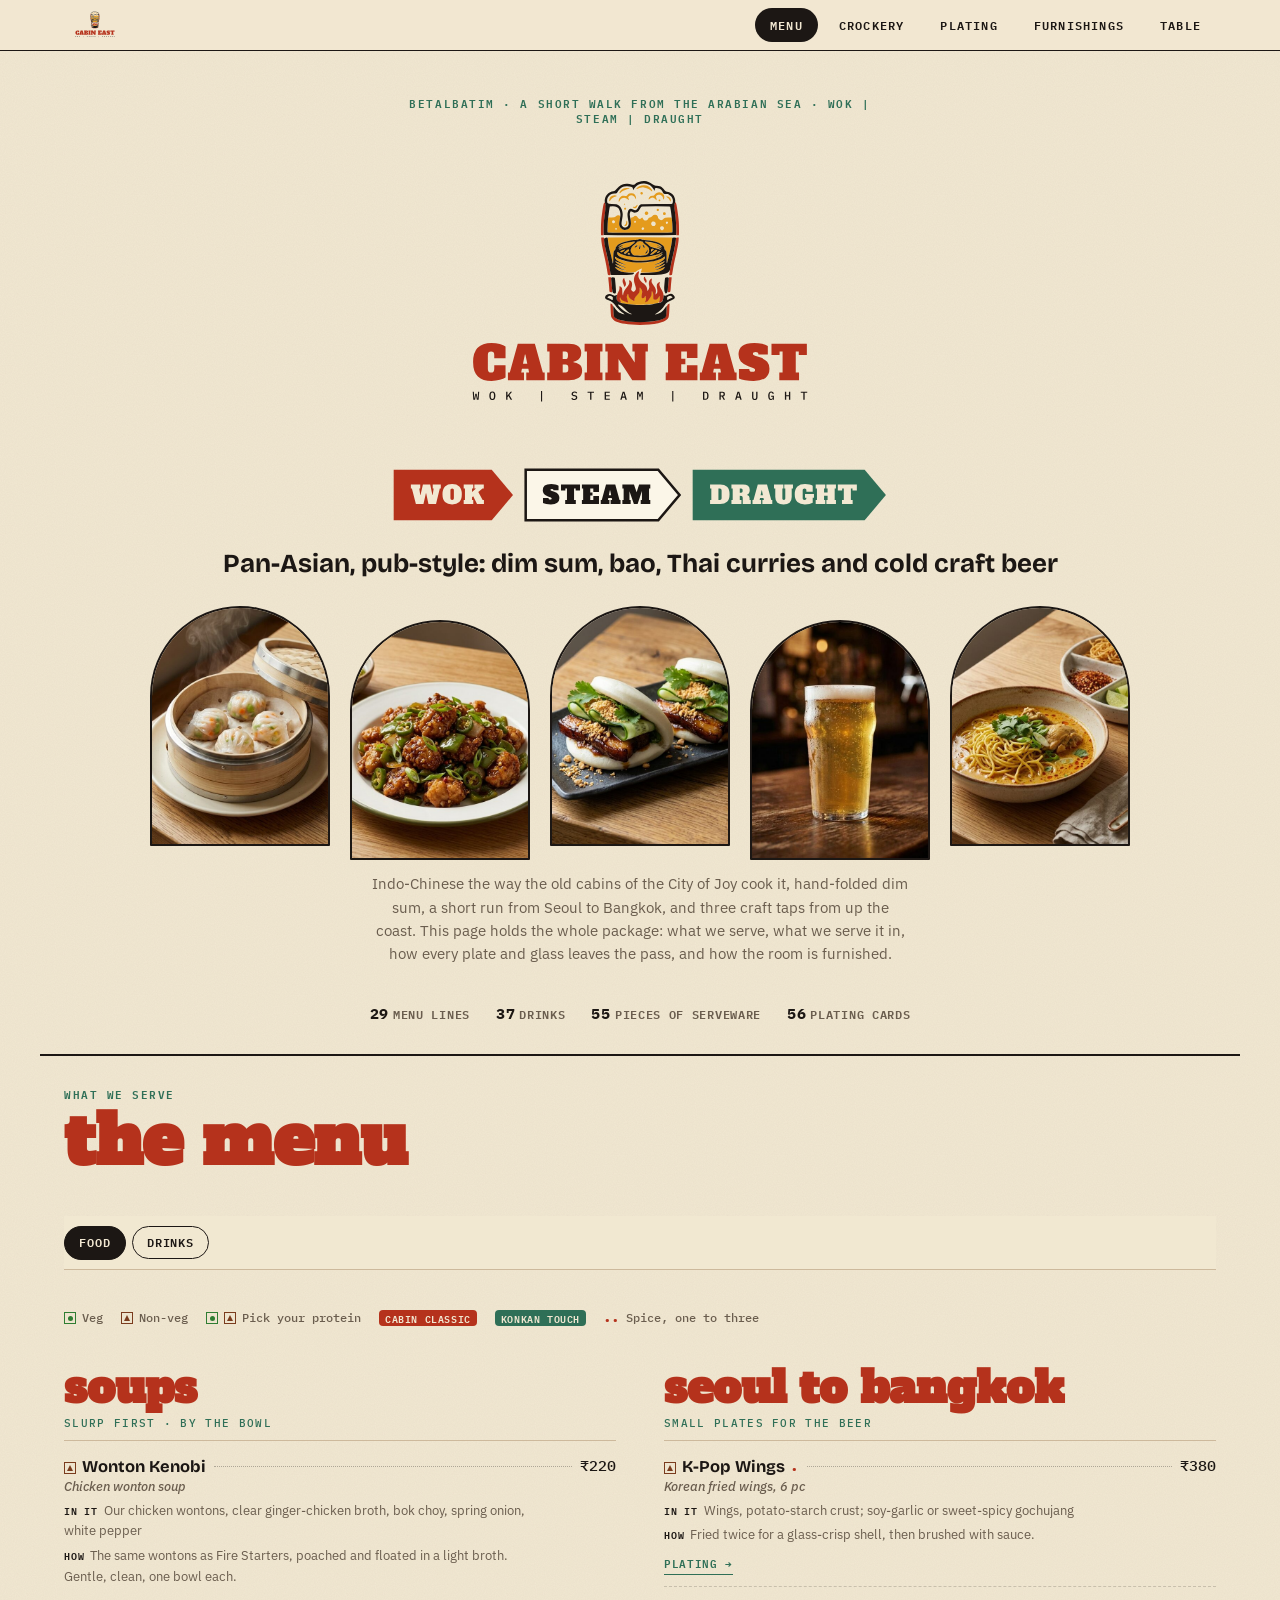
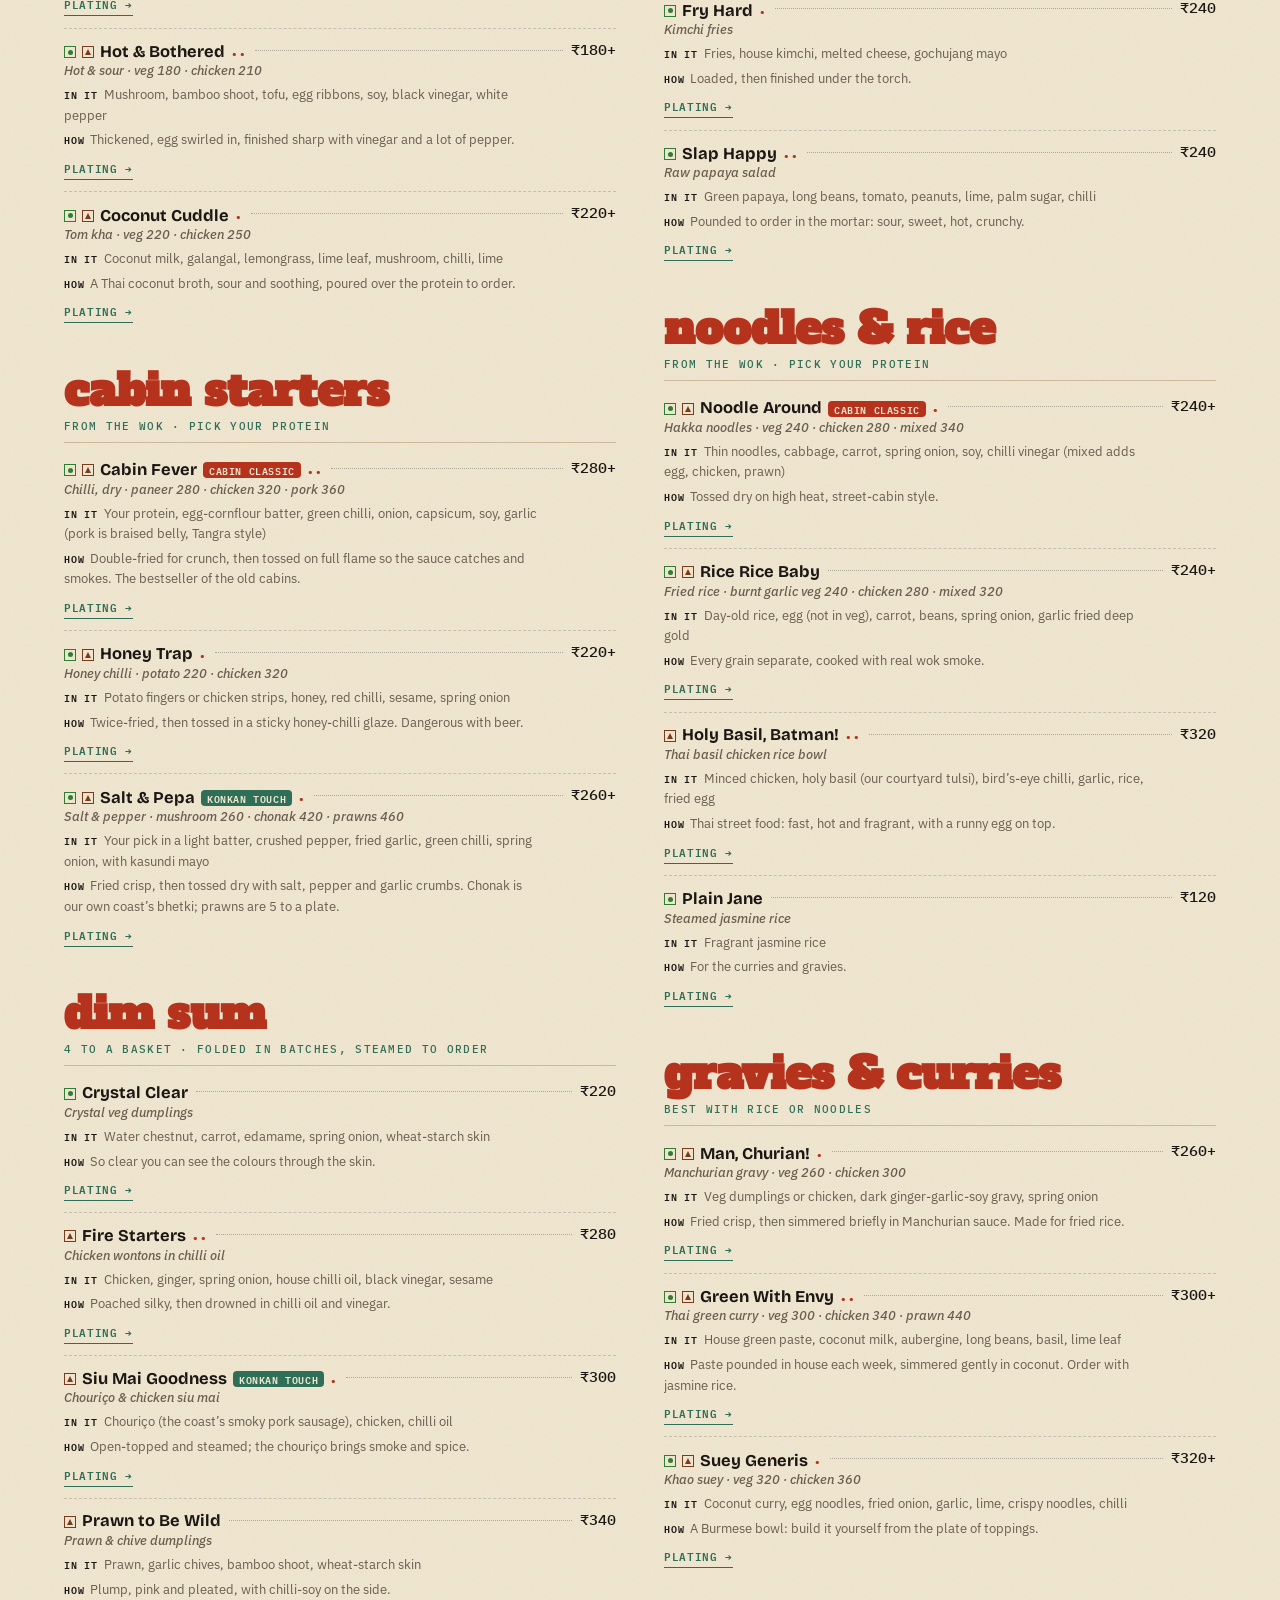
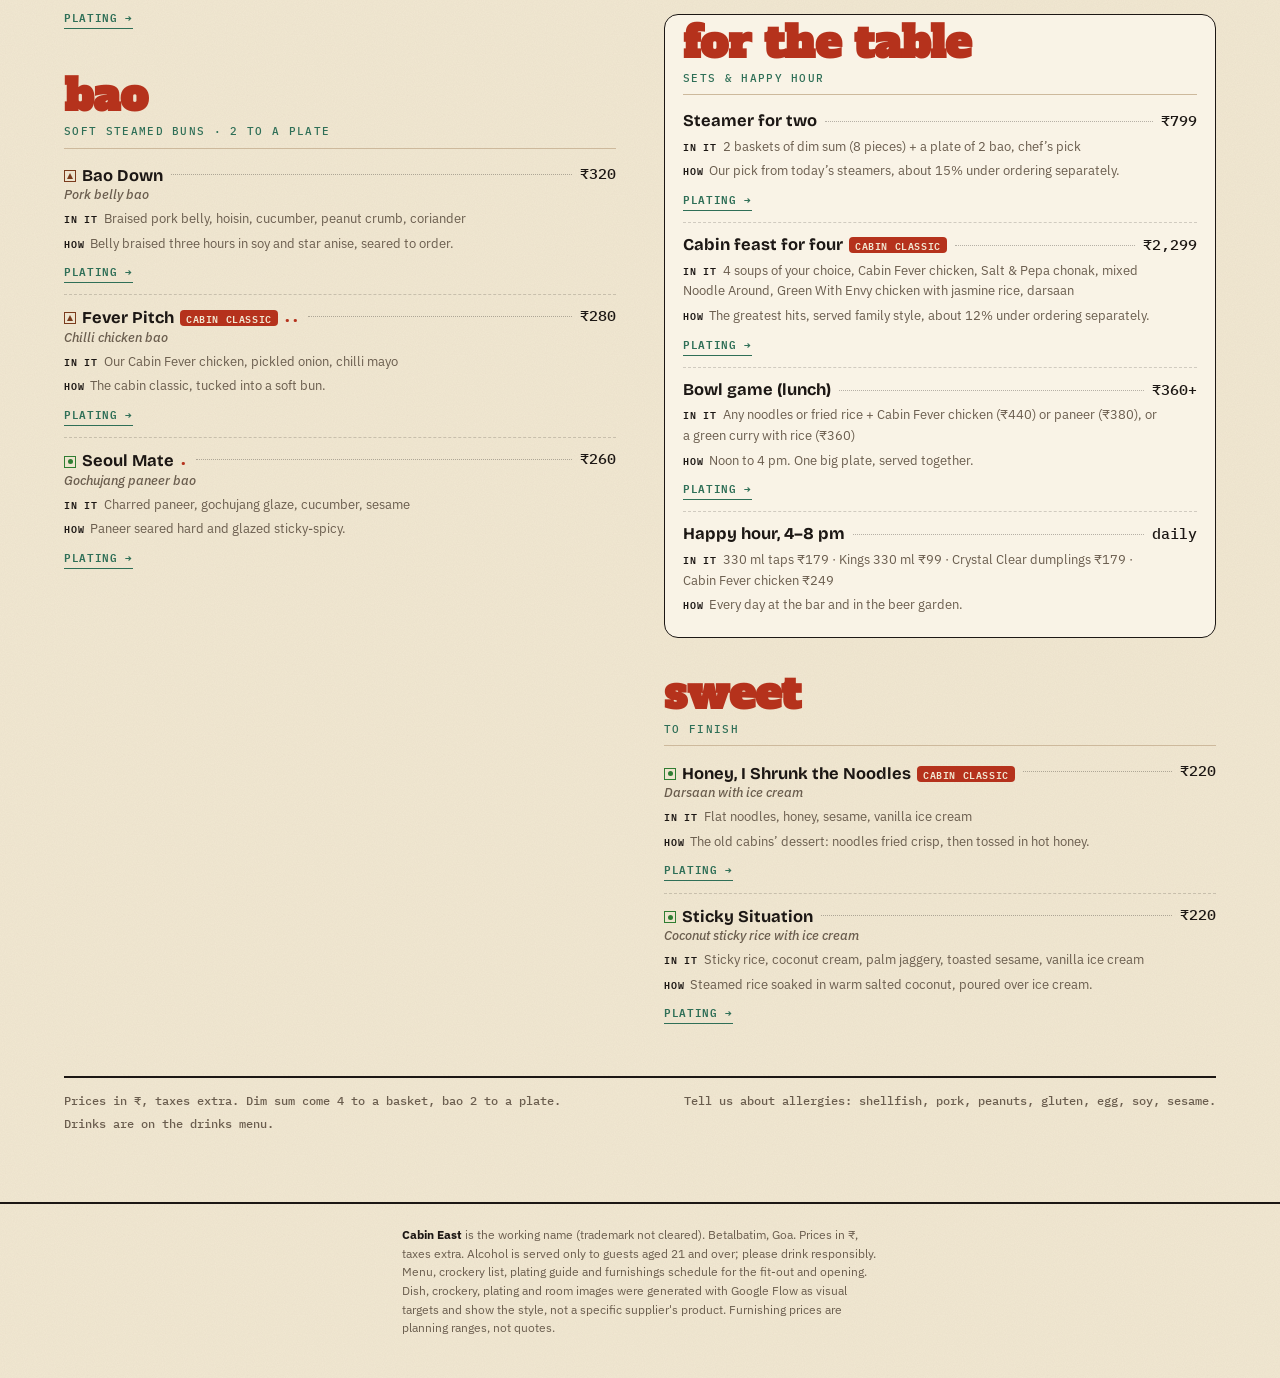
==== commit 677600cf: "New master logo (pint-stack, tagline beneath) on the Menu site, photo menus and PDFs Co-Authored-By:" ====
--- a/index.html
+++ b/index.html
@@ -60,7 +60,7 @@
 
 /* ---------- hero */
 .hero{padding-block:44px 30px;display:grid;gap:26px;justify-items:center;text-align:center;border-bottom:2px solid var(--ink)}
-.hero h1{line-height:0;margin:0}.hero h1 svg{height:clamp(84px,15vw,170px);width:auto;color:var(--orange)}.hero h1 .pl{stroke:var(--paper)}.dsigns{display:flex;gap:10px;justify-content:center;flex-wrap:wrap}.dsigns svg{height:clamp(34px,6vw,54px);width:auto;display:block}
+.hero h1{line-height:0;margin:0}.hero h1 svg{height:clamp(200px,34vw,290px);width:auto;color:var(--orange)}.hero h1 .pl{stroke:var(--paper)}.dsigns{display:flex;gap:10px;justify-content:center;flex-wrap:wrap}.dsigns svg{height:clamp(34px,6vw,54px);width:auto;display:block}
 .hero .tag{font:700 clamp(18px,2.6vw,26px)/1.25 var(--display)}
 .hero p.lede{color:var(--muted);max-width:60ch}
 .arches{display:grid;grid-template-columns:repeat(5,minmax(0,1fr));gap:clamp(8px,1.6vw,20px);width:100%;max-width:980px;align-items:end}
@@ -247,7 +247,7 @@
 
 <header class="bar">
   <div class="wrap in">
-    <a class="logo" href="#menu" aria-label="Cabin East"><svg role="img" aria-label="Cabin East" xmlns="http://www.w3.org/2000/svg" viewBox="0 0 915 353"><g transform="translate(60.00 60.00) scale(1.9393)"><path d="M4 70 L60 12 L116 70" fill="none" stroke="#B5321C" stroke-width="11" stroke-linejoin="miter" stroke-miterlimit="6"/><path d="M42 72 C36.5 63.6 47.5 57.0 42 50.400000000000006 C39.25 46.2 40.9 43.5 42 42" fill="none" stroke="#B5321C" stroke-width="5" stroke-linecap="round"/><path d="M60 72 C54.5 60.8 65.5 52.0 60 43.2 C57.25 37.6 58.9 34.0 60 32" fill="none" style="stroke:var(--ink,#1C1714)" stroke-width="5" stroke-linecap="round"/><path d="M78 72 C72.5 63.6 83.5 57.0 78 50.400000000000006 C75.25 46.2 76.9 43.5 78 42" fill="none" stroke="#B5321C" stroke-width="5" stroke-linecap="round"/><path d="M22 80 H98 A38 38 0 0 1 22 80 Z" fill="#B5321C"/><path d="M96 86 L118 78" stroke="#B5321C" stroke-width="6" stroke-linecap="round"/></g><g transform="translate(336.7 166.4)"><g fill="#B5321C"><path transform="translate(0 0) scale(0.120000 -0.120000)" d="M14 389Q14 792 406 792Q501 792 582.5 769Q664 746 704 718V468H464V540Q464 578 447 596Q430 614 396 614Q362 614 345 596Q328 578 328 540V238Q328 200 345 182Q362 164 396 164Q430 164 447 182Q464 200 464 238V319H704V60Q663 32 582.5 9Q502 -14 408 -14Q219 -14 116.5 82Q14 178 14 389Z"/><path transform="translate(88.64 0) scale(0.120000 -0.120000)" d="M754 164H794V0H402V164H462L446 244H310L294 164H354V0H12V164H52L221 778H585ZM332 350H424L383 549H373Z"/><path transform="translate(187.36 0) scale(0.120000 -0.120000)" d="M20 164H70V614H20V778H479Q604 778 674 727Q744 676 744 581Q744 522 716 481.5Q688 441 650.5 420.5Q613 400 578 393V383Q649 376 706 338Q763 300 763 202Q763 97 684 48.5Q605 0 479 0H20ZM404 450Q433 450 447.5 465.5Q462 481 462 514V550Q462 583 447.5 598.5Q433 614 404 614H350V450ZM411 164Q440 164 454.5 179.5Q469 195 469 228V272Q469 305 454.5 320.5Q440 336 411 336H350V164Z"/><path transform="translate(282.36 0) scale(0.120000 -0.120000)" d="M20 0V164H70V614H20V778H400V614H350V164H400V0Z"/><path transform="translate(334.76 0) scale(0.120000 -0.120000)" d="M596 778H924V614H874V0H593L300 451V164H348V0H20V164H70V614H20V778H381L644 377V614H596Z"/></g></g><g transform="translate(336.7 279.7)"><g style="fill:var(--ink,#1C1714)"><path transform="translate(0 0) scale(0.120000 -0.120000)" d="M20 0V164H70V614H20V778H695V476H471V614H350V456H438V342H350V164H471V322H695V0Z"/><path transform="translate(115.91 0) scale(0.120000 -0.120000)" d="M754 164H794V0H402V164H462L446 244H310L294 164H354V0H12V164H52L221 778H585ZM332 350H424L383 549H373Z"/><path transform="translate(242.97 0) scale(0.120000 -0.120000)" d="M17 40V238H237Q237 207 251 193Q265 179 302 179Q333 179 346.5 188.5Q360 198 360 217Q360 233 347 244.5Q334 256 302 268L216 298Q105 340 56.5 397Q8 454 8 551Q8 669 85.5 730.5Q163 792 344 792Q431 792 507.5 774.5Q584 757 631 728V549H431Q431 599 369 599Q339 599 326.5 591.5Q314 584 314 565Q314 548 328.5 538Q343 528 376 517L463 487Q569 451 617.5 393.5Q666 336 666 243Q666 116 580.5 51Q495 -14 330 -14Q234 -14 148.5 2.5Q63 19 17 40Z"/><path transform="translate(354.2 0) scale(0.120000 -0.120000)" d="M766 536H594V614H530V164H600V0H180V164H250V614H186V536H14V778H766Z"/></g></g></svg></a>
+    <a class="logo" href="#menu" aria-label="Cabin East"><svg role="img" aria-label="Cabin East" xmlns="http://www.w3.org/2000/svg" viewBox="0 0 796 592"><g transform="translate(315.53 56.00) scale(0.30896)"><path d="M133.5 787.0Q133.0 796.0 134.5 801.0Q136.0 806.0 138.0 809.5Q140.0 813.0 143.0 815.0Q146.0 817.0 168.0 821.0Q190.0 825.0 212.0 827.0Q234.0 829.0 275.0 828.5Q316.0 828.0 348.0 823.5Q380.0 819.0 386.0 816.5Q392.0 814.0 396.0 803.0Q400.0 792.0 398.5 780.5Q397.0 769.0 395.0 769.0Q393.0 769.0 390.5 775.0Q388.0 781.0 383.5 785.5Q379.0 790.0 374.5 792.0Q370.0 794.0 365.5 793.5Q361.0 793.0 358.0 789.0Q355.0 785.0 355.5 769.0Q356.0 753.0 352.5 745.5Q349.0 738.0 347.0 736.0Q345.0 734.0 343.5 734.0Q342.0 734.0 343.0 744.0Q344.0 754.0 342.5 760.5Q341.0 767.0 338.5 772.0Q336.0 777.0 326.5 789.5Q317.0 802.0 310.0 806.5Q303.0 811.0 305.5 804.0Q308.0 797.0 308.0 789.0Q308.0 781.0 305.5 774.5Q303.0 768.0 301.0 768.0Q299.0 768.0 298.0 772.5Q297.0 777.0 293.0 780.5Q289.0 784.0 287.0 784.0Q285.0 784.0 282.5 782.0Q280.0 780.0 279.0 776.0Q278.0 772.0 280.5 760.0Q283.0 748.0 282.5 741.0Q282.0 734.0 279.5 728.0Q277.0 722.0 271.5 715.5Q266.0 709.0 264.0 709.0Q262.0 709.0 263.5 718.0Q265.0 727.0 263.5 735.0Q262.0 743.0 259.0 748.0Q256.0 753.0 245.0 764.5Q234.0 776.0 232.0 781.0Q230.0 786.0 230.0 796.0Q230.0 806.0 218.5 797.5Q207.0 789.0 201.5 783.5Q196.0 778.0 193.5 771.5Q191.0 765.0 190.5 757.5Q190.0 750.0 188.5 750.0Q187.0 750.0 183.0 758.5Q179.0 767.0 179.0 775.5Q179.0 784.0 183.0 795.5Q187.0 807.0 186.0 809.5Q185.0 812.0 169.0 805.5Q153.0 799.0 147.5 794.0Q142.0 789.0 140.0 783.5Q138.0 778.0 136.0 778.0Q134.0 778.0 133.5 787.0ZM105.0 511.5Q103.0 512.0 103.5 518.0Q104.0 524.0 112.5 532.0Q121.0 540.0 133.0 546.5Q145.0 553.0 159.5 558.0Q174.0 563.0 171.5 563.5Q169.0 564.0 160.5 562.0Q152.0 560.0 142.0 556.5Q132.0 553.0 120.0 546.5Q108.0 540.0 106.5 540.0Q105.0 540.0 105.5 543.0Q106.0 546.0 115.0 553.5Q124.0 561.0 134.5 566.5Q145.0 572.0 159.0 577.0Q173.0 582.0 168.5 582.0Q164.0 582.0 150.5 578.0Q137.0 574.0 121.0 566.5Q105.0 559.0 105.5 562.0Q106.0 565.0 116.5 573.5Q127.0 582.0 137.0 587.0Q147.0 592.0 162.0 597.0Q177.0 602.0 174.5 602.5Q172.0 603.0 160.0 600.0Q148.0 597.0 138.5 593.5Q129.0 590.0 118.5 584.0Q108.0 578.0 106.0 578.0Q104.0 578.0 105.0 582.0Q106.0 586.0 111.0 591.0Q116.0 596.0 128.0 602.5Q140.0 609.0 149.0 612.0Q158.0 615.0 195.5 615.0Q233.0 615.0 241.0 608.0Q249.0 601.0 263.0 594.5Q277.0 588.0 279.0 588.5Q281.0 589.0 277.0 599.5Q273.0 610.0 273.5 612.5Q274.0 615.0 325.0 615.0Q376.0 615.0 387.5 611.0Q399.0 607.0 406.5 603.0Q414.0 599.0 418.0 596.0Q422.0 593.0 426.0 588.0Q430.0 583.0 430.0 580.5Q430.0 578.0 428.0 578.0Q426.0 578.0 412.0 585.5Q398.0 593.0 382.5 597.5Q367.0 602.0 364.5 601.5Q362.0 601.0 374.5 596.5Q387.0 592.0 398.0 586.5Q409.0 581.0 418.5 573.0Q428.0 565.0 428.5 562.0Q429.0 559.0 412.0 567.0Q395.0 575.0 378.5 579.5Q362.0 584.0 360.0 583.5Q358.0 583.0 370.0 579.0Q382.0 575.0 395.5 568.5Q409.0 562.0 418.0 554.5Q427.0 547.0 428.0 543.5Q429.0 540.0 414.5 547.0Q400.0 554.0 385.5 558.5Q371.0 563.0 364.0 563.5Q357.0 564.0 373.0 558.5Q389.0 553.0 402.5 545.5Q416.0 538.0 422.0 532.5Q428.0 527.0 429.5 524.0Q431.0 521.0 430.5 516.0Q430.0 511.0 428.5 511.0Q427.0 511.0 421.0 515.5Q415.0 520.0 407.0 524.0Q399.0 528.0 378.0 534.5Q357.0 541.0 338.5 544.0Q320.0 547.0 296.0 548.5Q272.0 550.0 248.5 549.0Q225.0 548.0 201.0 544.5Q177.0 541.0 161.0 536.5Q145.0 532.0 136.5 528.5Q128.0 525.0 117.5 518.0Q107.0 511.0 105.0 511.5ZM189.5 487.5Q186.0 491.0 186.0 493.0Q186.0 495.0 193.5 495.5Q201.0 496.0 201.0 494.0Q201.0 492.0 198.5 488.0Q196.0 484.0 194.5 484.0Q193.0 484.0 189.5 487.5ZM118.0 479.5Q116.0 480.0 116.0 484.0Q116.0 488.0 117.5 493.0Q119.0 498.0 123.5 502.5Q128.0 507.0 139.0 513.0Q150.0 519.0 170.5 525.0Q191.0 531.0 216.5 534.0Q242.0 537.0 275.0 536.5Q308.0 536.0 330.5 532.5Q353.0 529.0 365.0 525.5Q377.0 522.0 386.0 518.0Q395.0 514.0 402.0 509.5Q409.0 505.0 412.5 500.5Q416.0 496.0 416.0 494.5Q416.0 493.0 414.5 493.0Q413.0 493.0 404.5 498.5Q396.0 504.0 385.5 508.0Q375.0 512.0 373.0 511.5Q371.0 511.0 386.5 503.5Q402.0 496.0 407.5 491.0Q413.0 486.0 413.5 484.0Q414.0 482.0 412.5 482.0Q411.0 482.0 397.0 489.5Q383.0 497.0 359.5 503.0Q336.0 509.0 312.5 511.5Q289.0 514.0 267.5 514.0Q246.0 514.0 225.5 512.0Q205.0 510.0 186.0 506.0Q167.0 502.0 154.5 497.5Q142.0 493.0 134.5 489.0Q127.0 485.0 123.5 482.0Q120.0 479.0 118.0 479.5ZM397.5 477.0Q398.0 475.0 397.0 474.0Q396.0 473.0 392.0 473.5Q388.0 474.0 384.0 478.0Q380.0 482.0 380.0 483.5Q380.0 485.0 388.5 482.0Q397.0 479.0 397.5 477.0ZM381.0 469.0Q381.0 467.0 377.5 465.5Q374.0 464.0 370.5 464.5Q367.0 465.0 353.5 477.0Q340.0 489.0 337.5 492.5Q335.0 496.0 339.0 496.5Q343.0 497.0 350.0 495.0Q357.0 493.0 369.0 482.0Q381.0 471.0 381.0 469.0ZM170.0 464.0Q170.0 462.0 156.0 466.5Q142.0 471.0 139.5 472.5Q137.0 474.0 136.5 476.0Q136.0 478.0 139.0 480.0Q142.0 482.0 146.0 482.5Q150.0 483.0 160.0 474.5Q170.0 466.0 170.0 464.0ZM357.5 461.5Q357.0 459.0 351.0 458.0Q345.0 457.0 343.0 458.5Q341.0 460.0 341.0 468.5Q341.0 477.0 349.5 470.5Q358.0 464.0 357.5 461.5ZM194.5 465.0Q195.0 458.0 193.0 457.5Q191.0 457.0 176.0 470.5Q161.0 484.0 161.0 486.0Q161.0 488.0 167.0 489.5Q173.0 491.0 180.5 485.0Q188.0 479.0 191.0 475.5Q194.0 472.0 194.5 465.0ZM310.0 411.5Q300.0 411.0 300.0 413.0Q300.0 415.0 309.0 421.5Q318.0 428.0 325.5 436.0Q333.0 444.0 349.5 447.5Q366.0 451.0 377.5 455.0Q389.0 459.0 394.5 462.0Q400.0 465.0 402.0 465.0Q404.0 465.0 402.0 462.0Q400.0 459.0 389.0 453.0Q378.0 447.0 379.5 446.5Q381.0 446.0 391.5 450.5Q402.0 455.0 404.0 455.0Q406.0 455.0 406.0 453.5Q406.0 452.0 404.0 450.0Q402.0 448.0 390.5 441.5Q379.0 435.0 380.5 434.5Q382.0 434.0 393.5 439.5Q405.0 445.0 407.0 445.0Q409.0 445.0 409.0 443.5Q409.0 442.0 404.0 438.0Q399.0 434.0 389.0 429.5Q379.0 425.0 367.0 421.5Q355.0 418.0 337.5 415.0Q320.0 412.0 310.0 411.5ZM234.0 413.0Q234.0 411.0 224.0 411.5Q214.0 412.0 196.5 415.0Q179.0 418.0 158.0 425.5Q137.0 433.0 131.0 437.5Q125.0 442.0 125.0 443.5Q125.0 445.0 127.0 445.0Q129.0 445.0 139.0 440.0Q149.0 435.0 152.0 435.0Q155.0 435.0 143.5 441.5Q132.0 448.0 130.0 450.0Q128.0 452.0 128.0 453.5Q128.0 455.0 130.0 455.0Q132.0 455.0 142.5 450.5Q153.0 446.0 154.5 446.5Q156.0 447.0 145.0 453.0Q134.0 459.0 132.0 462.0Q130.0 465.0 132.0 465.0Q134.0 465.0 149.5 458.5Q165.0 452.0 183.0 448.0Q201.0 444.0 208.0 436.5Q215.0 429.0 222.0 424.5Q229.0 420.0 231.5 417.5Q234.0 415.0 234.0 413.0ZM216.0 442.5Q211.0 448.0 208.5 454.5Q206.0 461.0 206.5 471.0Q207.0 481.0 209.5 485.5Q212.0 490.0 219.0 495.5Q226.0 501.0 235.0 502.0Q244.0 503.0 274.5 502.5Q305.0 502.0 311.0 498.5Q317.0 495.0 322.0 487.5Q327.0 480.0 327.5 471.0Q328.0 462.0 324.0 453.0Q320.0 444.0 316.5 440.5Q313.0 437.0 306.5 433.0Q300.0 429.0 294.5 423.5Q289.0 418.0 286.5 413.5Q284.0 409.0 280.0 410.5Q276.0 412.0 272.0 408.0Q268.0 404.0 263.0 408.0Q258.0 412.0 253.0 411.0Q248.0 410.0 245.0 416.0Q242.0 422.0 231.5 429.5Q221.0 437.0 216.0 442.5ZM314.0 468.0Q316.0 460.0 317.5 464.5Q319.0 469.0 317.5 475.0Q316.0 481.0 311.5 485.5Q307.0 490.0 303.0 491.5Q299.0 493.0 298.5 492.5Q298.0 492.0 302.0 488.5Q306.0 485.0 309.0 480.5Q312.0 476.0 314.0 468.0ZM241.5 439.0Q251.0 431.0 251.5 432.5Q252.0 434.0 249.5 438.5Q247.0 443.0 244.0 446.0Q241.0 449.0 239.0 450.0Q237.0 451.0 235.5 450.5Q234.0 450.0 233.0 448.5Q232.0 447.0 241.5 439.0ZM282.5 431.0Q283.0 430.0 286.5 432.0Q290.0 434.0 293.0 437.5Q296.0 441.0 297.0 443.5Q298.0 446.0 297.0 449.0Q296.0 452.0 294.5 452.0Q293.0 452.0 291.5 450.5Q290.0 449.0 288.5 444.0Q287.0 439.0 284.5 435.5Q282.0 432.0 282.5 431.0ZM265.0 437.5Q266.0 430.0 268.0 434.0Q270.0 438.0 270.5 443.0Q271.0 448.0 269.5 452.5Q268.0 457.0 265.5 459.0Q263.0 461.0 261.0 458.5Q259.0 456.0 261.5 450.5Q264.0 445.0 265.0 437.5ZM55.0 383.0Q54.0 384.0 57.5 412.0Q61.0 440.0 73.5 494.0Q86.0 548.0 88.0 548.0Q90.0 548.0 90.5 515.0Q91.0 482.0 94.0 476.0Q97.0 470.0 101.5 465.0Q106.0 460.0 106.0 455.5Q106.0 451.0 107.5 447.5Q109.0 444.0 114.0 438.5Q119.0 433.0 128.5 427.0Q138.0 421.0 151.5 416.0Q165.0 411.0 187.0 406.5Q209.0 402.0 227.5 400.0Q246.0 398.0 251.0 398.5Q256.0 399.0 260.0 396.0Q264.0 393.0 267.0 393.0Q270.0 393.0 273.5 395.5Q277.0 398.0 301.5 400.0Q326.0 402.0 342.0 405.0Q358.0 408.0 373.5 413.0Q389.0 418.0 401.5 425.0Q414.0 432.0 419.5 438.0Q425.0 444.0 426.5 447.5Q428.0 451.0 428.0 455.5Q428.0 460.0 432.5 465.0Q437.0 470.0 440.0 475.5Q443.0 481.0 443.5 515.0Q444.0 549.0 446.0 549.0Q448.0 549.0 460.5 495.0Q473.0 441.0 476.0 421.0Q479.0 401.0 479.5 392.5Q480.0 384.0 479.0 383.0Q478.0 382.0 267.0 382.0Q56.0 382.0 55.0 383.0ZM183.0 278.0Q182.0 273.0 180.0 273.0Q178.0 273.0 176.5 282.0Q175.0 291.0 173.0 294.5Q171.0 298.0 167.5 301.0Q164.0 304.0 164.5 306.0Q165.0 308.0 171.0 307.0Q177.0 306.0 180.0 302.0Q183.0 298.0 183.5 290.5Q184.0 283.0 183.0 278.0ZM479.0 276.0Q477.0 253.0 476.0 252.0Q475.0 251.0 452.0 251.0Q429.0 251.0 424.5 258.0Q420.0 265.0 416.0 267.0Q412.0 269.0 407.5 269.0Q403.0 269.0 396.5 265.0Q390.0 261.0 388.0 257.0Q386.0 253.0 385.5 248.5Q385.0 244.0 381.5 240.0Q378.0 236.0 375.5 235.0Q373.0 234.0 366.5 234.0Q360.0 234.0 356.5 235.5Q353.0 237.0 347.5 244.0Q342.0 251.0 333.5 251.0Q325.0 251.0 323.0 256.5Q321.0 262.0 318.0 265.5Q315.0 269.0 311.5 270.5Q308.0 272.0 303.5 272.0Q299.0 272.0 293.0 267.5Q287.0 263.0 285.0 257.0Q283.0 251.0 282.0 251.0Q281.0 251.0 277.0 255.5Q273.0 260.0 268.0 261.0Q263.0 262.0 258.0 258.5Q253.0 255.0 250.0 248.5Q247.0 242.0 240.5 241.0Q234.0 240.0 231.5 241.0Q229.0 242.0 225.5 246.5Q222.0 251.0 212.5 251.5Q203.0 252.0 206.0 272.0Q209.0 292.0 207.5 299.5Q206.0 307.0 203.0 312.5Q200.0 318.0 192.0 324.5Q184.0 331.0 179.0 332.5Q174.0 334.0 168.0 334.0Q162.0 334.0 153.5 330.0Q145.0 326.0 139.0 318.5Q133.0 311.0 131.0 304.0Q129.0 297.0 129.0 291.0Q129.0 285.0 132.5 268.5Q136.0 252.0 136.0 246.5Q136.0 241.0 133.5 239.0Q131.0 237.0 125.0 236.5Q119.0 236.0 115.0 237.5Q111.0 239.0 106.5 245.0Q102.0 251.0 80.5 251.0Q59.0 251.0 58.0 252.0Q57.0 253.0 55.0 277.0Q53.0 301.0 53.0 325.5Q53.0 350.0 54.0 351.0Q55.0 352.0 267.0 352.0Q479.0 352.0 480.0 351.0Q481.0 350.0 481.0 324.5Q481.0 299.0 479.0 276.0ZM105.5 322.0Q108.0 320.0 110.0 320.5Q112.0 321.0 114.0 323.5Q116.0 326.0 112.5 330.0Q109.0 334.0 105.5 331.0Q102.0 328.0 102.5 326.0Q103.0 324.0 105.5 322.0ZM281.0 318.5Q284.0 316.0 287.0 316.5Q290.0 317.0 292.5 320.0Q295.0 323.0 294.5 326.0Q294.0 329.0 291.0 331.5Q288.0 334.0 285.0 333.5Q282.0 333.0 279.5 330.0Q277.0 327.0 277.5 324.0Q278.0 321.0 281.0 318.5ZM405.0 311.0Q409.0 308.0 414.5 309.0Q420.0 310.0 423.0 314.0Q426.0 318.0 425.0 323.5Q424.0 329.0 421.5 331.5Q419.0 334.0 416.0 335.0Q413.0 336.0 409.5 335.0Q406.0 334.0 402.5 329.5Q399.0 325.0 400.0 319.5Q401.0 314.0 405.0 311.0ZM441.5 280.0Q444.0 278.0 446.5 278.5Q449.0 279.0 451.5 282.5Q454.0 286.0 450.5 290.0Q447.0 294.0 445.0 294.0Q443.0 294.0 440.0 290.5Q437.0 287.0 438.0 284.5Q439.0 282.0 441.5 280.0ZM350.5 278.5Q354.0 277.0 358.5 278.0Q363.0 279.0 366.0 282.0Q369.0 285.0 370.5 289.0Q372.0 293.0 370.5 297.0Q369.0 301.0 366.0 304.0Q363.0 307.0 360.0 308.0Q357.0 309.0 352.0 307.5Q347.0 306.0 343.5 301.0Q340.0 296.0 341.0 290.5Q342.0 285.0 344.5 282.5Q347.0 280.0 350.5 278.5ZM230.5 276.0Q234.0 272.0 237.5 275.0Q241.0 278.0 240.5 280.5Q240.0 283.0 237.5 285.0Q235.0 287.0 232.5 286.0Q230.0 285.0 228.5 282.5Q227.0 280.0 230.5 276.0ZM86.0 271.5Q89.0 269.0 93.0 269.5Q97.0 270.0 100.0 274.0Q103.0 278.0 102.0 281.5Q101.0 285.0 98.0 287.5Q95.0 290.0 91.5 289.5Q88.0 289.0 85.0 285.5Q82.0 282.0 82.5 278.0Q83.0 274.0 86.0 271.5ZM427.0 216.5Q422.0 217.0 420.5 219.0Q419.0 221.0 419.5 226.5Q420.0 232.0 422.0 233.5Q424.0 235.0 429.5 234.5Q435.0 234.0 436.5 232.0Q438.0 230.0 437.5 225.0Q437.0 220.0 434.5 218.0Q432.0 216.0 427.0 216.5ZM312.5 212.0Q308.0 211.0 304.0 213.5Q300.0 216.0 299.0 221.5Q298.0 227.0 300.5 230.5Q303.0 234.0 308.5 235.0Q314.0 236.0 318.0 232.5Q322.0 229.0 322.0 224.0Q322.0 219.0 319.5 216.0Q317.0 213.0 312.5 212.0ZM385.0 194.0Q382.0 194.0 380.0 195.5Q378.0 197.0 377.5 200.5Q377.0 204.0 379.5 206.5Q382.0 209.0 385.0 209.0Q388.0 209.0 390.0 207.0Q392.0 205.0 392.0 201.5Q392.0 198.0 390.0 196.0Q388.0 194.0 385.0 194.0ZM169.0 186.0Q166.0 186.0 164.0 188.0Q162.0 190.0 162.0 193.0Q162.0 196.0 164.5 198.0Q167.0 200.0 169.0 200.0Q171.0 200.0 173.0 198.5Q175.0 197.0 175.5 193.5Q176.0 190.0 174.0 188.0Q172.0 186.0 169.0 186.0ZM251.0 170.5Q251.0 168.0 249.5 168.0Q248.0 168.0 242.5 173.5Q237.0 179.0 233.5 180.5Q230.0 182.0 224.5 181.0Q219.0 180.0 219.0 182.0Q219.0 184.0 224.5 187.5Q230.0 191.0 234.0 191.0Q238.0 191.0 241.5 188.5Q245.0 186.0 248.0 179.5Q251.0 173.0 251.0 170.5ZM163.5 160.5Q161.0 161.0 160.5 163.5Q160.0 166.0 163.0 167.0Q166.0 168.0 167.0 165.0Q168.0 162.0 167.0 161.0Q166.0 160.0 163.5 160.5ZM397.0 132.5Q393.0 132.0 391.5 133.5Q390.0 135.0 390.0 137.5Q390.0 140.0 392.0 142.0Q394.0 144.0 397.0 143.5Q400.0 143.0 401.0 141.5Q402.0 140.0 401.5 136.5Q401.0 133.0 397.0 132.5ZM448.5 112.0Q441.0 111.0 441.0 113.0Q441.0 115.0 445.0 117.0Q449.0 119.0 454.5 124.5Q460.0 130.0 463.5 138.0Q467.0 146.0 468.5 146.0Q470.0 146.0 470.5 139.0Q471.0 132.0 468.5 126.5Q466.0 121.0 461.0 117.0Q456.0 113.0 448.5 112.0ZM113.0 110.0Q113.0 108.0 109.0 106.5Q105.0 105.0 98.5 105.0Q92.0 105.0 85.0 108.0Q78.0 111.0 75.0 113.5Q72.0 116.0 69.0 120.5Q66.0 125.0 64.5 134.0Q63.0 143.0 65.5 143.5Q68.0 144.0 70.5 138.5Q73.0 133.0 79.0 127.0Q85.0 121.0 93.5 117.0Q102.0 113.0 107.5 112.5Q113.0 112.0 113.0 110.0ZM240.5 119.0Q240.0 111.0 234.5 103.5Q229.0 96.0 223.5 93.5Q218.0 91.0 209.5 91.0Q201.0 91.0 195.5 93.5Q190.0 96.0 184.5 103.5Q179.0 111.0 172.0 109.0Q165.0 107.0 160.0 107.0Q155.0 107.0 151.0 108.0Q147.0 109.0 142.0 112.0Q137.0 115.0 132.0 122.5Q127.0 130.0 126.5 139.0Q126.0 148.0 128.0 148.0Q130.0 148.0 132.0 142.5Q134.0 137.0 137.5 133.0Q141.0 129.0 148.5 125.0Q156.0 121.0 162.0 121.0Q168.0 121.0 174.5 124.0Q181.0 127.0 185.5 131.5Q190.0 136.0 191.5 136.0Q193.0 136.0 193.5 133.5Q194.0 131.0 191.0 124.5Q188.0 118.0 191.0 114.0Q194.0 110.0 198.5 107.5Q203.0 105.0 207.5 104.5Q212.0 104.0 218.5 106.5Q225.0 109.0 228.5 112.5Q232.0 116.0 234.5 122.0Q237.0 128.0 239.0 127.5Q241.0 127.0 240.5 119.0ZM427.5 114.5Q427.0 107.0 425.0 103.0Q423.0 99.0 418.5 94.5Q414.0 90.0 408.0 87.5Q402.0 85.0 394.0 85.0Q386.0 85.0 380.0 87.5Q374.0 90.0 369.5 94.5Q365.0 99.0 362.5 103.5Q360.0 108.0 352.0 107.5Q344.0 107.0 338.5 109.5Q333.0 112.0 329.0 117.0Q325.0 122.0 324.5 127.0Q324.0 132.0 325.5 132.0Q327.0 132.0 331.5 127.5Q336.0 123.0 343.0 121.0Q350.0 119.0 356.0 121.0Q362.0 123.0 366.0 127.0Q370.0 131.0 371.5 134.0Q373.0 137.0 375.0 137.0Q377.0 137.0 377.0 132.0Q377.0 127.0 374.0 120.0Q371.0 113.0 375.5 108.5Q380.0 104.0 383.0 102.5Q386.0 101.0 390.5 100.5Q395.0 100.0 400.5 102.0Q406.0 104.0 411.0 108.5Q416.0 113.0 418.0 118.0Q420.0 123.0 420.0 128.0Q420.0 133.0 422.0 133.0Q424.0 133.0 426.0 127.5Q428.0 122.0 427.5 114.5ZM278.0 83.0Q274.0 83.0 272.0 85.0Q270.0 87.0 270.0 91.0Q270.0 95.0 272.5 97.5Q275.0 100.0 278.0 100.0Q281.0 100.0 283.5 98.0Q286.0 96.0 286.5 92.0Q287.0 88.0 284.5 85.5Q282.0 83.0 278.0 83.0ZM198.0 61.0Q198.0 59.0 192.5 57.5Q187.0 56.0 178.5 56.0Q170.0 56.0 164.5 57.5Q159.0 59.0 153.0 62.5Q147.0 66.0 142.0 71.0Q137.0 76.0 134.0 81.5Q131.0 87.0 131.0 89.0Q131.0 91.0 132.5 91.5Q134.0 92.0 140.5 86.0Q147.0 80.0 156.0 75.0Q165.0 70.0 173.0 67.5Q181.0 65.0 189.5 64.0Q198.0 63.0 198.0 61.0ZM247.0 56.5Q243.0 61.0 243.0 62.5Q243.0 64.0 245.0 64.0Q247.0 64.0 251.0 61.5Q255.0 59.0 262.5 56.5Q270.0 54.0 277.5 53.0Q285.0 52.0 291.5 52.5Q298.0 53.0 311.0 57.5Q324.0 62.0 334.5 70.5Q345.0 79.0 346.5 79.0Q348.0 79.0 348.0 76.5Q348.0 74.0 346.0 70.0Q344.0 66.0 338.0 59.0Q332.0 52.0 323.5 47.0Q315.0 42.0 310.0 40.5Q305.0 39.0 295.0 38.5Q285.0 38.0 276.5 40.0Q268.0 42.0 259.5 47.0Q251.0 52.0 247.0 56.5Z" fill="#E49B1D" fill-rule="evenodd"/><path d="M73.0 819.5Q71.0 820.0 73.0 861.5Q75.0 903.0 77.5 909.5Q80.0 916.0 89.5 925.0Q99.0 934.0 107.5 938.0Q116.0 942.0 132.5 946.5Q149.0 951.0 167.5 954.0Q186.0 957.0 211.5 959.0Q237.0 961.0 267.0 961.0Q297.0 961.0 330.0 958.0Q363.0 955.0 387.5 949.5Q412.0 944.0 424.5 938.5Q437.0 933.0 445.0 925.5Q453.0 918.0 456.0 910.5Q459.0 903.0 461.0 861.5Q463.0 820.0 462.0 819.5Q461.0 819.0 452.5 824.5Q444.0 830.0 442.0 866.0Q440.0 902.0 436.0 907.5Q432.0 913.0 422.5 918.5Q413.0 924.0 397.5 928.5Q382.0 933.0 371.0 935.0Q360.0 937.0 328.5 940.0Q297.0 943.0 259.0 942.5Q221.0 942.0 187.0 937.5Q153.0 933.0 136.0 928.0Q119.0 923.0 112.0 919.0Q105.0 915.0 101.0 911.0Q97.0 907.0 95.0 902.5Q93.0 898.0 91.5 864.5Q90.0 831.0 82.5 825.0Q75.0 819.0 73.0 819.5ZM162.0 651.0Q160.0 651.0 156.0 657.5Q152.0 664.0 152.0 671.5Q152.0 679.0 156.5 688.5Q161.0 698.0 161.5 703.5Q162.0 709.0 164.0 709.5Q166.0 710.0 170.0 704.5Q174.0 699.0 174.5 692.0Q175.0 685.0 169.5 673.5Q164.0 662.0 164.0 656.5Q164.0 651.0 162.0 651.0ZM476.0 647.0Q475.0 646.0 467.5 646.0Q460.0 646.0 459.0 647.0Q458.0 648.0 454.0 691.0Q450.0 734.0 450.5 740.5Q451.0 747.0 458.5 745.5Q466.0 744.0 467.5 741.0Q469.0 738.0 470.5 715.0Q472.0 692.0 474.5 670.0Q477.0 648.0 476.0 647.0ZM66.5 646.0Q59.0 646.0 58.0 647.0Q57.0 648.0 60.0 675.5Q63.0 703.0 64.0 721.0Q65.0 739.0 66.5 741.5Q68.0 744.0 75.5 745.5Q83.0 747.0 83.5 740.0Q84.0 733.0 80.0 690.5Q76.0 648.0 75.0 647.0Q74.0 646.0 66.5 646.0ZM298.0 643.5Q296.0 643.0 294.0 647.0Q292.0 651.0 292.0 656.5Q292.0 662.0 297.0 669.5Q302.0 677.0 302.5 679.5Q303.0 682.0 305.0 682.5Q307.0 683.0 309.0 680.5Q311.0 678.0 311.0 671.5Q311.0 665.0 307.0 659.5Q303.0 654.0 301.5 649.0Q300.0 644.0 298.0 643.5ZM114.5 766.5Q112.0 776.0 112.5 785.0Q113.0 794.0 116.0 801.0Q119.0 808.0 127.0 811.0Q135.0 814.0 138.0 814.0Q141.0 814.0 141.0 812.0Q141.0 810.0 137.5 802.0Q134.0 794.0 134.0 788.0Q134.0 782.0 135.0 780.5Q136.0 779.0 138.5 785.0Q141.0 791.0 144.5 794.5Q148.0 798.0 167.0 806.0Q186.0 814.0 187.0 813.0Q188.0 812.0 188.0 808.5Q188.0 805.0 184.0 793.5Q180.0 782.0 180.0 775.5Q180.0 769.0 184.5 760.5Q189.0 752.0 189.5 759.5Q190.0 767.0 192.5 773.5Q195.0 780.0 200.0 785.0Q205.0 790.0 218.0 799.0Q231.0 808.0 231.0 798.0Q231.0 788.0 233.0 783.0Q235.0 778.0 246.0 766.5Q257.0 755.0 260.0 750.0Q263.0 745.0 264.5 738.5Q266.0 732.0 265.0 721.0Q264.0 710.0 270.0 717.0Q276.0 724.0 278.5 730.0Q281.0 736.0 281.5 741.0Q282.0 746.0 279.5 758.0Q277.0 770.0 277.0 774.0Q277.0 778.0 278.0 780.0Q279.0 782.0 281.0 783.5Q283.0 785.0 287.0 785.0Q291.0 785.0 294.5 782.0Q298.0 779.0 299.5 774.0Q301.0 769.0 302.5 771.0Q304.0 773.0 305.5 778.0Q307.0 783.0 307.0 789.0Q307.0 795.0 304.0 801.5Q301.0 808.0 301.0 810.0Q301.0 812.0 303.5 812.0Q306.0 812.0 311.0 809.0Q316.0 806.0 326.5 792.5Q337.0 779.0 339.5 774.0Q342.0 769.0 343.5 762.5Q345.0 756.0 344.5 746.0Q344.0 736.0 347.0 739.5Q350.0 743.0 352.5 749.0Q355.0 755.0 354.5 771.0Q354.0 787.0 356.5 790.5Q359.0 794.0 365.5 794.5Q372.0 795.0 376.5 793.0Q381.0 791.0 385.0 787.0Q389.0 783.0 391.5 777.0Q394.0 771.0 395.0 771.0Q396.0 771.0 397.5 780.5Q399.0 790.0 395.0 802.5Q391.0 815.0 395.5 814.5Q400.0 814.0 407.5 810.5Q415.0 807.0 419.0 794.0Q423.0 781.0 423.0 771.5Q423.0 762.0 420.5 752.5Q418.0 743.0 410.0 729.0Q402.0 715.0 399.0 707.5Q396.0 700.0 395.5 696.0Q395.0 692.0 397.0 686.5Q399.0 681.0 398.5 679.0Q398.0 677.0 393.0 679.0Q388.0 681.0 384.0 686.0Q380.0 691.0 379.0 694.0Q378.0 697.0 378.0 705.0Q378.0 713.0 380.0 721.0Q382.0 729.0 382.0 737.0Q382.0 745.0 380.5 748.5Q379.0 752.0 375.0 756.0Q371.0 760.0 370.0 759.5Q369.0 759.0 371.0 750.0Q373.0 741.0 372.5 734.5Q372.0 728.0 368.5 719.0Q365.0 710.0 358.5 702.0Q352.0 694.0 348.5 687.5Q345.0 681.0 344.0 677.0Q343.0 673.0 344.5 665.5Q346.0 658.0 345.5 656.5Q345.0 655.0 343.5 655.0Q342.0 655.0 338.5 657.5Q335.0 660.0 331.0 665.5Q327.0 671.0 326.0 681.0Q325.0 691.0 327.0 699.5Q329.0 708.0 328.5 713.0Q328.0 718.0 326.0 723.0Q324.0 728.0 320.5 732.0Q317.0 736.0 316.0 736.0Q315.0 736.0 315.0 729.0Q315.0 722.0 312.0 714.0Q309.0 706.0 303.0 699.0Q297.0 692.0 289.0 686.0Q281.0 680.0 275.0 674.0Q269.0 668.0 264.0 660.0Q259.0 652.0 257.5 645.0Q256.0 638.0 257.0 630.0Q258.0 622.0 260.0 615.0Q262.0 608.0 260.5 607.5Q259.0 607.0 253.5 610.5Q248.0 614.0 242.0 621.0Q236.0 628.0 231.5 639.0Q227.0 650.0 227.0 662.0Q227.0 674.0 233.5 694.5Q240.0 715.0 240.0 721.0Q240.0 727.0 238.0 731.0Q236.0 735.0 231.0 738.5Q226.0 742.0 223.0 742.0Q220.0 742.0 215.0 737.5Q210.0 733.0 209.0 729.0Q208.0 725.0 211.5 714.0Q215.0 703.0 215.0 694.0Q215.0 685.0 213.0 680.5Q211.0 676.0 206.5 671.5Q202.0 667.0 199.0 666.0Q196.0 665.0 195.5 668.0Q195.0 671.0 196.0 676.5Q197.0 682.0 196.0 686.5Q195.0 691.0 192.0 696.5Q189.0 702.0 176.5 717.5Q164.0 733.0 160.0 743.0Q156.0 753.0 156.0 759.5Q156.0 766.0 155.0 766.0Q154.0 766.0 152.0 760.0Q150.0 754.0 150.0 738.5Q150.0 723.0 148.0 719.0Q146.0 715.0 142.0 711.0Q138.0 707.0 134.0 706.0Q130.0 705.0 131.0 710.5Q132.0 716.0 131.0 724.0Q130.0 732.0 123.5 744.5Q117.0 757.0 114.5 766.5ZM523.0 384.0Q522.0 383.0 515.0 383.0Q508.0 383.0 506.5 385.0Q505.0 387.0 504.5 397.5Q504.0 408.0 500.5 430.0Q497.0 452.0 483.0 512.0Q469.0 572.0 464.5 600.5Q460.0 629.0 461.0 631.0Q462.0 633.0 469.5 633.0Q477.0 633.0 478.5 630.0Q480.0 627.0 485.0 594.0Q490.0 561.0 504.0 500.5Q518.0 440.0 521.0 412.5Q524.0 385.0 523.0 384.0ZM19.5 383.0Q12.0 383.0 11.0 384.0Q10.0 385.0 12.5 410.0Q15.0 435.0 29.0 495.5Q43.0 556.0 48.5 592.0Q54.0 628.0 55.5 630.5Q57.0 633.0 64.5 633.0Q72.0 633.0 73.0 630.5Q74.0 628.0 70.0 602.5Q66.0 577.0 50.5 509.0Q35.0 441.0 32.0 413.0Q29.0 385.0 28.0 384.0Q27.0 383.0 19.5 383.0ZM38.0 161.5Q34.0 152.0 32.0 152.5Q30.0 153.0 27.0 162.5Q24.0 172.0 18.5 210.0Q13.0 248.0 11.0 273.5Q9.0 299.0 9.0 333.0Q9.0 367.0 10.0 368.0Q11.0 369.0 18.0 369.0Q25.0 369.0 26.0 368.0Q27.0 367.0 27.0 335.5Q27.0 304.0 28.0 288.5Q29.0 273.0 35.5 226.5Q42.0 180.0 42.0 175.5Q42.0 171.0 38.0 161.5ZM502.0 151.5Q500.0 151.0 496.0 161.0Q492.0 171.0 492.0 175.0Q492.0 179.0 495.5 199.5Q499.0 220.0 503.0 261.5Q507.0 303.0 507.0 335.0Q507.0 367.0 508.0 368.0Q509.0 369.0 516.0 369.0Q523.0 369.0 524.0 368.0Q525.0 367.0 525.0 333.5Q525.0 300.0 523.5 279.0Q522.0 258.0 516.0 214.5Q510.0 171.0 507.0 161.5Q504.0 152.0 502.0 151.5Z" fill="#B5321C" fill-rule="evenodd"/><path d="M38.0 773.0Q36.0 777.0 36.5 781.0Q37.0 785.0 40.0 788.5Q43.0 792.0 59.5 799.0Q76.0 806.0 86.0 812.5Q96.0 819.0 103.5 830.5Q111.0 842.0 116.5 848.5Q122.0 855.0 132.5 864.5Q143.0 874.0 155.0 882.0Q167.0 890.0 166.0 891.0Q165.0 892.0 152.0 888.5Q139.0 885.0 131.5 881.5Q124.0 878.0 114.0 866.0Q104.0 854.0 98.5 845.5Q93.0 837.0 91.5 836.5Q90.0 836.0 91.5 867.5Q93.0 899.0 95.0 903.5Q97.0 908.0 100.5 911.5Q104.0 915.0 113.5 920.0Q123.0 925.0 137.5 929.0Q152.0 933.0 170.0 936.0Q188.0 939.0 212.0 941.0Q236.0 943.0 267.0 943.0Q298.0 943.0 326.0 940.5Q354.0 938.0 374.5 934.0Q395.0 930.0 404.5 927.0Q414.0 924.0 421.0 920.5Q428.0 917.0 432.0 913.5Q436.0 910.0 438.5 905.0Q441.0 900.0 442.5 868.0Q444.0 836.0 443.0 836.0Q442.0 836.0 436.0 845.0Q430.0 854.0 419.5 866.5Q409.0 879.0 390.0 885.5Q371.0 892.0 369.0 892.0Q367.0 892.0 366.5 891.0Q366.0 890.0 376.5 883.5Q387.0 877.0 394.5 871.0Q402.0 865.0 411.0 855.5Q420.0 846.0 429.0 832.5Q438.0 819.0 449.0 812.0Q460.0 805.0 475.5 798.5Q491.0 792.0 494.5 787.0Q498.0 782.0 497.0 777.0Q496.0 772.0 489.5 765.5Q483.0 759.0 480.0 757.5Q477.0 756.0 471.0 756.0Q465.0 756.0 451.0 762.5Q437.0 769.0 435.0 769.0Q433.0 769.0 429.0 766.5Q425.0 764.0 424.0 764.5Q423.0 765.0 423.0 772.5Q423.0 780.0 419.5 792.0Q416.0 804.0 414.0 806.5Q412.0 809.0 407.0 811.0Q402.0 813.0 386.5 817.0Q371.0 821.0 351.0 824.0Q331.0 827.0 309.5 828.5Q288.0 830.0 268.0 830.0Q248.0 830.0 211.0 826.5Q174.0 823.0 161.5 820.5Q149.0 818.0 134.5 813.0Q120.0 808.0 116.5 800.5Q113.0 793.0 112.5 785.0Q112.0 777.0 113.5 771.5Q115.0 766.0 114.5 764.0Q114.0 762.0 107.5 765.5Q101.0 769.0 99.0 769.0Q97.0 769.0 86.5 763.5Q76.0 758.0 66.5 757.0Q57.0 756.0 51.5 759.5Q46.0 763.0 43.0 766.0Q40.0 769.0 38.0 773.0ZM126.5 835.5Q121.0 828.0 122.5 827.0Q124.0 826.0 135.0 829.5Q146.0 833.0 160.0 848.5Q174.0 864.0 187.0 873.5Q200.0 883.0 205.5 885.5Q211.0 888.0 212.0 889.5Q213.0 891.0 211.0 891.5Q209.0 892.0 198.0 888.0Q187.0 884.0 174.0 876.5Q161.0 869.0 146.5 856.0Q132.0 843.0 126.5 835.5ZM477.0 773.0Q483.0 778.0 482.0 780.0Q481.0 782.0 472.0 785.5Q463.0 789.0 456.0 793.0Q449.0 797.0 447.5 795.5Q446.0 794.0 446.5 790.0Q447.0 786.0 446.0 782.5Q445.0 779.0 450.0 775.5Q455.0 772.0 460.0 770.0Q465.0 768.0 468.0 768.0Q471.0 768.0 477.0 773.0ZM52.0 780.0Q51.0 778.0 57.0 773.0Q63.0 768.0 66.0 768.0Q69.0 768.0 74.0 770.0Q79.0 772.0 84.0 775.5Q89.0 779.0 88.0 782.5Q87.0 786.0 87.5 790.0Q88.0 794.0 86.5 795.5Q85.0 797.0 77.0 792.5Q69.0 788.0 61.0 785.0Q53.0 782.0 52.0 780.0ZM457.5 652.0Q457.0 647.0 446.0 647.0Q435.0 647.0 433.5 650.0Q432.0 653.0 428.5 692.0Q425.0 731.0 430.0 742.5Q435.0 754.0 436.5 754.0Q438.0 754.0 444.0 750.0Q450.0 746.0 451.0 727.5Q452.0 709.0 455.0 683.0Q458.0 657.0 457.5 652.0ZM88.0 647.0Q77.0 647.0 76.5 651.5Q76.0 656.0 78.5 676.5Q81.0 697.0 82.5 721.5Q84.0 746.0 90.5 750.0Q97.0 754.0 99.0 754.0Q101.0 754.0 103.0 753.0Q105.0 752.0 107.5 748.5Q110.0 745.0 106.0 698.5Q102.0 652.0 100.5 649.5Q99.0 647.0 88.0 647.0ZM317.5 469.5Q317.0 463.0 316.0 463.0Q315.0 463.0 313.5 469.5Q312.0 476.0 305.0 484.5Q298.0 493.0 302.5 491.5Q307.0 490.0 311.5 485.5Q316.0 481.0 317.0 478.5Q318.0 476.0 317.5 469.5ZM269.0 436.0Q268.0 433.0 267.0 433.0Q266.0 433.0 265.5 437.5Q265.0 442.0 262.5 448.0Q260.0 454.0 260.5 457.0Q261.0 460.0 263.0 460.0Q265.0 460.0 267.5 456.0Q270.0 452.0 270.0 445.5Q270.0 439.0 269.0 436.0ZM250.0 436.5Q252.0 431.0 244.0 436.5Q236.0 442.0 234.0 445.0Q232.0 448.0 233.0 449.0Q234.0 450.0 237.5 449.5Q241.0 449.0 244.5 445.5Q248.0 442.0 250.0 436.5ZM284.5 431.0Q281.0 430.0 284.5 435.5Q288.0 441.0 289.5 446.0Q291.0 451.0 292.5 452.0Q294.0 453.0 295.0 452.5Q296.0 452.0 297.0 449.0Q298.0 446.0 296.0 442.0Q294.0 438.0 291.0 435.0Q288.0 432.0 284.5 431.0ZM40.5 384.5Q29.0 385.0 29.5 396.0Q30.0 407.0 32.5 424.5Q35.0 442.0 47.5 494.5Q60.0 547.0 66.5 587.5Q73.0 628.0 74.5 630.0Q76.0 632.0 147.5 632.0Q219.0 632.0 224.0 625.0Q229.0 618.0 228.5 617.0Q228.0 616.0 194.5 616.0Q161.0 616.0 146.0 610.5Q131.0 605.0 123.0 600.0Q115.0 595.0 110.5 590.5Q106.0 586.0 104.5 583.0Q103.0 580.0 103.5 578.5Q104.0 577.0 123.0 586.0Q142.0 595.0 158.5 599.0Q175.0 603.0 175.0 602.0Q175.0 601.0 161.0 596.5Q147.0 592.0 132.0 583.5Q117.0 575.0 110.0 567.5Q103.0 560.0 104.0 559.0Q105.0 558.0 121.0 566.0Q137.0 574.0 155.0 578.5Q173.0 583.0 172.5 582.0Q172.0 581.0 163.5 578.5Q155.0 576.0 142.0 570.0Q129.0 564.0 122.5 559.5Q116.0 555.0 110.0 549.0Q104.0 543.0 104.0 541.0Q104.0 539.0 122.0 547.5Q140.0 556.0 152.5 559.5Q165.0 563.0 170.0 563.0Q175.0 563.0 160.0 558.0Q145.0 553.0 132.5 546.0Q120.0 539.0 112.0 531.5Q104.0 524.0 103.0 521.5Q102.0 519.0 102.0 515.5Q102.0 512.0 103.0 511.0Q104.0 510.0 115.0 517.0Q126.0 524.0 144.0 530.5Q162.0 537.0 178.5 540.5Q195.0 544.0 220.0 546.5Q245.0 549.0 275.5 548.5Q306.0 548.0 331.0 544.5Q356.0 541.0 380.0 533.5Q404.0 526.0 410.5 522.5Q417.0 519.0 422.5 514.5Q428.0 510.0 429.5 510.0Q431.0 510.0 431.5 514.5Q432.0 519.0 430.5 522.0Q429.0 525.0 421.5 532.0Q414.0 539.0 400.5 546.5Q387.0 554.0 373.5 558.5Q360.0 563.0 365.0 563.0Q370.0 563.0 383.5 559.0Q397.0 555.0 413.0 547.0Q429.0 539.0 429.5 540.5Q430.0 542.0 428.0 545.0Q426.0 548.0 416.5 555.5Q407.0 563.0 397.0 568.0Q387.0 573.0 374.0 577.5Q361.0 582.0 363.0 582.5Q365.0 583.0 378.5 579.5Q392.0 576.0 405.5 570.0Q419.0 564.0 424.0 560.5Q429.0 557.0 430.0 558.5Q431.0 560.0 429.0 563.0Q427.0 566.0 417.0 574.0Q407.0 582.0 396.0 587.5Q385.0 593.0 373.0 597.5Q361.0 602.0 379.5 597.5Q398.0 593.0 414.0 585.0Q430.0 577.0 430.5 578.5Q431.0 580.0 429.5 583.0Q428.0 586.0 423.0 591.0Q418.0 596.0 410.5 600.5Q403.0 605.0 388.0 610.5Q373.0 616.0 323.5 616.0Q274.0 616.0 272.5 618.0Q271.0 620.0 270.0 625.0Q269.0 630.0 270.0 631.0Q271.0 632.0 365.5 631.5Q460.0 631.0 466.0 594.0Q472.0 557.0 485.5 499.5Q499.0 442.0 502.5 414.0Q506.0 386.0 505.0 385.0Q504.0 384.0 493.0 384.0Q482.0 384.0 481.0 385.0Q480.0 386.0 479.0 398.5Q478.0 411.0 474.0 434.0Q470.0 457.0 458.0 506.0Q446.0 555.0 444.5 554.5Q443.0 554.0 443.0 518.0Q443.0 482.0 440.5 476.5Q438.0 471.0 433.0 465.5Q428.0 460.0 428.0 456.0Q428.0 452.0 426.0 447.0Q424.0 442.0 418.5 436.5Q413.0 431.0 404.5 426.0Q396.0 421.0 380.5 415.5Q365.0 410.0 348.0 406.5Q331.0 403.0 310.5 401.5Q290.0 400.0 288.5 399.0Q287.0 398.0 283.0 398.5Q279.0 399.0 274.5 396.0Q270.0 393.0 267.0 393.0Q264.0 393.0 259.5 396.0Q255.0 399.0 251.0 398.5Q247.0 398.0 244.5 399.0Q242.0 400.0 226.5 401.0Q211.0 402.0 188.5 406.5Q166.0 411.0 152.0 416.0Q138.0 421.0 129.5 426.0Q121.0 431.0 115.0 437.5Q109.0 444.0 107.5 448.0Q106.0 452.0 106.0 456.0Q106.0 460.0 101.0 465.5Q96.0 471.0 93.5 477.0Q91.0 483.0 90.5 519.5Q90.0 556.0 88.5 555.5Q87.0 555.0 83.5 536.5Q80.0 518.0 72.5 489.5Q65.0 461.0 61.5 442.5Q58.0 424.0 56.0 405.0Q54.0 386.0 53.0 385.0Q52.0 384.0 40.5 384.5ZM186.0 494.0Q185.0 492.0 188.5 488.5Q192.0 485.0 194.0 484.5Q196.0 484.0 199.0 489.5Q202.0 495.0 201.0 496.0Q200.0 497.0 193.5 496.5Q187.0 496.0 186.0 494.0ZM116.0 485.0Q116.0 481.0 117.5 480.0Q119.0 479.0 125.5 483.5Q132.0 488.0 140.5 492.0Q149.0 496.0 164.5 500.5Q180.0 505.0 197.0 508.0Q214.0 511.0 234.5 512.5Q255.0 514.0 277.5 513.5Q300.0 513.0 325.0 509.5Q350.0 506.0 370.0 500.0Q390.0 494.0 402.0 487.0Q414.0 480.0 415.0 480.5Q416.0 481.0 415.5 482.5Q415.0 484.0 409.0 489.5Q403.0 495.0 391.0 501.5Q379.0 508.0 374.0 509.5Q369.0 511.0 368.5 512.0Q368.0 513.0 382.0 508.5Q396.0 504.0 403.0 500.0Q410.0 496.0 412.5 493.5Q415.0 491.0 416.0 492.5Q417.0 494.0 411.5 500.5Q406.0 507.0 400.5 510.5Q395.0 514.0 386.0 518.0Q377.0 522.0 365.5 525.5Q354.0 529.0 332.5 532.5Q311.0 536.0 283.0 537.0Q255.0 538.0 227.5 535.5Q200.0 533.0 176.0 526.5Q152.0 520.0 141.5 514.5Q131.0 509.0 125.5 504.0Q120.0 499.0 118.0 494.0Q116.0 489.0 116.0 485.0ZM395.0 473.5Q398.0 475.0 397.5 477.0Q397.0 479.0 391.0 482.0Q385.0 485.0 382.5 485.5Q380.0 486.0 379.0 485.0Q378.0 484.0 385.0 478.0Q392.0 472.0 395.0 473.5ZM378.0 466.0Q382.0 468.0 380.5 470.5Q379.0 473.0 367.5 483.0Q356.0 493.0 347.5 495.5Q339.0 498.0 336.5 497.5Q334.0 497.0 334.5 495.5Q335.0 494.0 352.0 479.0Q369.0 464.0 371.5 464.0Q374.0 464.0 378.0 466.0ZM168.5 462.5Q172.0 463.0 160.0 473.5Q148.0 484.0 142.0 481.0Q136.0 478.0 136.5 476.0Q137.0 474.0 151.0 468.0Q165.0 462.0 168.5 462.5ZM351.5 458.0Q357.0 459.0 358.0 460.5Q359.0 462.0 350.5 470.0Q342.0 478.0 341.0 477.5Q340.0 477.0 340.0 469.5Q340.0 462.0 343.0 459.5Q346.0 457.0 351.5 458.0ZM178.0 469.5Q194.0 456.0 194.5 463.5Q195.0 471.0 193.5 473.0Q192.0 475.0 182.5 483.0Q173.0 491.0 170.5 491.0Q168.0 491.0 164.0 489.0Q160.0 487.0 161.0 485.0Q162.0 483.0 178.0 469.5ZM310.0 422.0Q298.0 413.0 299.0 411.5Q300.0 410.0 318.0 412.0Q336.0 414.0 348.0 416.5Q360.0 419.0 374.5 424.0Q389.0 429.0 397.5 434.0Q406.0 439.0 409.0 443.0Q412.0 447.0 411.0 447.5Q410.0 448.0 397.5 441.5Q385.0 435.0 380.5 434.5Q376.0 434.0 387.5 440.0Q399.0 446.0 404.0 450.5Q409.0 455.0 409.0 456.0Q409.0 457.0 396.5 452.0Q384.0 447.0 381.0 447.0Q378.0 447.0 387.5 452.0Q397.0 457.0 402.0 461.5Q407.0 466.0 406.0 466.5Q405.0 467.0 388.5 460.0Q372.0 453.0 353.5 449.0Q335.0 445.0 328.5 438.0Q322.0 431.0 310.0 422.0ZM232.0 411.0Q235.0 412.0 232.5 415.5Q230.0 419.0 220.0 426.0Q210.0 433.0 205.5 438.5Q201.0 444.0 185.0 447.5Q169.0 451.0 156.0 455.5Q143.0 460.0 136.5 463.5Q130.0 467.0 128.5 466.5Q127.0 466.0 132.0 461.5Q137.0 457.0 147.0 452.0Q157.0 447.0 153.5 447.0Q150.0 447.0 138.0 452.5Q126.0 458.0 125.5 456.5Q125.0 455.0 130.0 450.5Q135.0 446.0 147.5 439.0Q160.0 432.0 149.5 435.5Q139.0 439.0 131.5 443.0Q124.0 447.0 124.0 445.0Q124.0 443.0 130.5 438.0Q137.0 433.0 146.0 429.0Q155.0 425.0 171.0 420.5Q187.0 416.0 208.0 413.0Q229.0 410.0 232.0 411.0ZM207.5 457.5Q210.0 450.0 214.5 444.5Q219.0 439.0 231.0 430.0Q243.0 421.0 246.5 415.0Q250.0 409.0 254.0 410.5Q258.0 412.0 263.0 408.0Q268.0 404.0 272.0 408.0Q276.0 412.0 280.0 410.5Q284.0 409.0 287.0 414.5Q290.0 420.0 293.5 423.5Q297.0 427.0 308.0 435.0Q319.0 443.0 323.0 450.0Q327.0 457.0 327.5 467.0Q328.0 477.0 325.5 482.5Q323.0 488.0 318.5 492.5Q314.0 497.0 309.5 499.5Q305.0 502.0 287.5 503.0Q270.0 504.0 249.0 503.0Q228.0 502.0 222.5 498.5Q217.0 495.0 212.0 488.0Q207.0 481.0 206.0 473.0Q205.0 465.0 207.5 457.5ZM496.5 123.0Q493.0 112.0 490.0 107.5Q487.0 103.0 480.0 96.5Q473.0 90.0 464.0 86.0Q455.0 82.0 445.0 81.0Q435.0 80.0 429.5 71.5Q424.0 63.0 416.5 56.5Q409.0 50.0 404.0 47.5Q399.0 45.0 391.5 43.0Q384.0 41.0 373.0 41.5Q362.0 42.0 349.5 32.0Q337.0 22.0 323.5 17.0Q310.0 12.0 299.5 11.0Q289.0 10.0 276.5 12.0Q264.0 14.0 253.0 19.0Q242.0 24.0 233.5 31.0Q225.0 38.0 211.0 33.5Q197.0 29.0 184.5 28.5Q172.0 28.0 164.5 29.5Q157.0 31.0 147.5 35.0Q138.0 39.0 127.0 48.0Q116.0 57.0 109.0 67.0Q102.0 77.0 91.0 78.0Q80.0 79.0 69.5 84.5Q59.0 90.0 53.0 96.0Q47.0 102.0 42.5 110.0Q38.0 118.0 36.0 125.5Q34.0 133.0 34.0 143.0Q34.0 153.0 38.0 162.5Q42.0 172.0 35.5 222.0Q29.0 272.0 28.0 287.5Q27.0 303.0 27.0 334.5Q27.0 366.0 28.0 367.0Q29.0 368.0 267.0 368.0Q505.0 368.0 506.0 367.0Q507.0 366.0 506.5 325.5Q506.0 285.0 502.5 252.0Q499.0 219.0 495.5 195.5Q492.0 172.0 496.0 162.0Q500.0 152.0 500.0 143.0Q500.0 134.0 496.5 123.0ZM62.0 215.0Q67.0 181.0 68.5 179.5Q70.0 178.0 87.5 178.0Q105.0 178.0 112.0 181.5Q119.0 185.0 123.0 189.5Q127.0 194.0 131.0 202.5Q135.0 211.0 136.5 219.5Q138.0 228.0 137.5 237.5Q137.0 247.0 133.0 268.0Q129.0 289.0 130.0 297.0Q131.0 305.0 134.0 311.5Q137.0 318.0 141.5 322.5Q146.0 327.0 152.5 330.0Q159.0 333.0 166.0 333.5Q173.0 334.0 182.0 330.5Q191.0 327.0 196.0 322.0Q201.0 317.0 203.5 312.0Q206.0 307.0 207.0 294.5Q208.0 282.0 203.5 258.5Q199.0 235.0 199.5 229.0Q200.0 223.0 202.5 217.0Q205.0 211.0 207.0 210.5Q209.0 210.0 215.5 214.0Q222.0 218.0 226.5 219.0Q231.0 220.0 238.5 219.0Q246.0 218.0 252.5 213.5Q259.0 209.0 266.0 196.0Q273.0 183.0 276.5 180.5Q280.0 178.0 372.0 178.0Q464.0 178.0 466.0 181.0Q468.0 184.0 473.5 225.5Q479.0 267.0 480.5 290.0Q482.0 313.0 482.0 331.0Q482.0 349.0 480.5 350.5Q479.0 352.0 267.0 352.0Q55.0 352.0 53.5 350.5Q52.0 349.0 52.5 321.5Q53.0 294.0 55.0 271.5Q57.0 249.0 62.0 215.0ZM474.0 113.0Q479.0 119.0 481.5 125.5Q484.0 132.0 484.5 139.0Q485.0 146.0 483.5 152.0Q482.0 158.0 480.0 160.0Q478.0 162.0 378.5 162.0Q279.0 162.0 275.0 163.5Q271.0 165.0 266.0 169.0Q261.0 173.0 255.5 184.0Q250.0 195.0 245.5 199.0Q241.0 203.0 236.0 203.5Q231.0 204.0 221.5 199.0Q212.0 194.0 207.0 194.0Q202.0 194.0 200.0 195.0Q198.0 196.0 194.0 200.5Q190.0 205.0 187.0 214.5Q184.0 224.0 184.5 237.0Q185.0 250.0 189.0 268.5Q193.0 287.0 192.5 293.0Q192.0 299.0 189.5 304.0Q187.0 309.0 184.5 311.5Q182.0 314.0 177.5 316.0Q173.0 318.0 168.5 318.0Q164.0 318.0 159.0 315.5Q154.0 313.0 151.5 310.0Q149.0 307.0 147.0 302.0Q145.0 297.0 145.0 290.5Q145.0 284.0 149.0 263.5Q153.0 243.0 153.0 232.5Q153.0 222.0 150.0 210.0Q147.0 198.0 142.5 190.0Q138.0 182.0 133.0 177.0Q128.0 172.0 122.0 168.5Q116.0 165.0 110.5 163.5Q105.0 162.0 80.5 162.0Q56.0 162.0 53.0 156.5Q50.0 151.0 50.0 142.0Q50.0 133.0 51.0 129.0Q52.0 125.0 55.5 118.5Q59.0 112.0 63.5 107.5Q68.0 103.0 73.5 99.5Q79.0 96.0 86.5 94.0Q94.0 92.0 103.5 93.0Q113.0 94.0 118.0 84.0Q123.0 74.0 132.5 64.5Q142.0 55.0 149.0 51.5Q156.0 48.0 163.5 46.0Q171.0 44.0 184.5 44.5Q198.0 45.0 207.5 49.0Q217.0 53.0 218.5 55.0Q220.0 57.0 220.5 63.5Q221.0 70.0 222.0 70.0Q223.0 70.0 227.5 62.0Q232.0 54.0 240.0 46.5Q248.0 39.0 255.5 35.0Q263.0 31.0 274.0 28.5Q285.0 26.0 295.0 26.5Q305.0 27.0 313.5 29.5Q322.0 32.0 327.5 35.0Q333.0 38.0 341.0 45.0Q349.0 52.0 356.0 64.0Q363.0 76.0 364.0 75.5Q365.0 75.0 365.0 67.5Q365.0 60.0 366.5 58.5Q368.0 57.0 373.5 56.5Q379.0 56.0 385.5 57.5Q392.0 59.0 397.5 62.0Q403.0 65.0 408.5 70.5Q414.0 76.0 418.5 86.5Q423.0 97.0 434.5 96.5Q446.0 96.0 450.0 97.0Q454.0 98.0 461.5 102.5Q469.0 107.0 474.0 113.0Z" style="fill:var(--ink,#1C1714)" fill-rule="evenodd"/></g><g fill="#B5321C"><path transform="translate(56 466) scale(0.096000 -0.096000)" d="M14 389Q14 792 406 792Q501 792 582.5 769Q664 746 704 718V468H464V540Q464 578 447 596Q430 614 396 614Q362 614 345 596Q328 578 328 540V238Q328 200 345 182Q362 164 396 164Q430 164 447 182Q464 200 464 238V319H704V60Q663 32 582.5 9Q502 -14 408 -14Q219 -14 116.5 82Q14 178 14 389Z"/><path transform="translate(127.31 466) scale(0.096000 -0.096000)" d="M754 164H794V0H402V164H462L446 244H310L294 164H354V0H12V164H52L221 778H585ZM332 350H424L383 549H373Z"/><path transform="translate(206.69 466) scale(0.096000 -0.096000)" d="M20 164H70V614H20V778H479Q604 778 674 727Q744 676 744 581Q744 522 716 481.5Q688 441 650.5 420.5Q613 400 578 393V383Q649 376 706 338Q763 300 763 202Q763 97 684 48.5Q605 0 479 0H20ZM404 450Q433 450 447.5 465.5Q462 481 462 514V550Q462 583 447.5 598.5Q433 614 404 614H350V450ZM411 164Q440 164 454.5 179.5Q469 195 469 228V272Q469 305 454.5 320.5Q440 336 411 336H350V164Z"/><path transform="translate(283.09 466) scale(0.096000 -0.096000)" d="M20 0V164H70V614H20V778H400V614H350V164H400V0Z"/><path transform="translate(325.41 466) scale(0.096000 -0.096000)" d="M596 778H924V614H874V0H593L300 451V164H348V0H20V164H70V614H20V778H381L644 377V614H596Z"/><path transform="translate(448.64 466) scale(0.096000 -0.096000)" d="M20 0V164H70V614H20V778H695V476H471V614H350V456H438V342H350V164H471V322H695V0Z"/><path transform="translate(519.09 466) scale(0.096000 -0.096000)" d="M754 164H794V0H402V164H462L446 244H310L294 164H354V0H12V164H52L221 778H585ZM332 350H424L383 549H373Z"/><path transform="translate(598.46 466) scale(0.096000 -0.096000)" d="M17 40V238H237Q237 207 251 193Q265 179 302 179Q333 179 346.5 188.5Q360 198 360 217Q360 233 347 244.5Q334 256 302 268L216 298Q105 340 56.5 397Q8 454 8 551Q8 669 85.5 730.5Q163 792 344 792Q431 792 507.5 774.5Q584 757 631 728V549H431Q431 599 369 599Q339 599 326.5 591.5Q314 584 314 565Q314 548 328.5 538Q343 528 376 517L463 487Q569 451 617.5 393.5Q666 336 666 243Q666 116 580.5 51Q495 -14 330 -14Q234 -14 148.5 2.5Q63 19 17 40Z"/><path transform="translate(665.17 466) scale(0.096000 -0.096000)" d="M766 536H594V614H530V164H600V0H180V164H250V614H186V536H14V778H766Z"/></g><g style="fill:var(--ink,#1C1714)"><path transform="translate(56 506) scale(0.024000 -0.024000)" d="M75 0 25 698H123L148 292L159 113H167L246 529H357L436 113H444L455 292L481 698H575L525 0H375L304 404H296L225 0Z"/><path transform="translate(89.48 506) scale(0.024000 -0.024000)" d="M300 -12Q234 -12 185.5 12.5Q137 37 105.5 83Q74 129 59 196Q44 263 44 349Q44 434 59 501.5Q74 569 105.5 615Q137 661 185.5 685.5Q234 710 300 710Q366 710 414.5 685.5Q463 661 494.5 615Q526 569 541 501.5Q556 434 556 349Q556 263 541 196Q526 129 494.5 83Q463 37 414.5 12.5Q366 -12 300 -12ZM300 81Q375 81 406 137.5Q437 194 437 291V408Q437 504 406 560.5Q375 617 300 617Q225 617 194 560.5Q163 504 163 408V290Q163 194 194 137.5Q225 81 300 81Z"/><path transform="translate(122.96 506) scale(0.024000 -0.024000)" d="M274 321 190 216V0H78V698H190V364H195L280 480L451 698H580L350 404L589 0H461Z"/><path transform="translate(189.93 506) scale(0.024000 -0.024000)" d="M253 -138V760H347V-138Z"/><path transform="translate(256.89 506) scale(0.024000 -0.024000)" d="M294 -12Q203 -12 141 20Q79 52 39 105L111 174Q151 126 196 103.5Q241 81 298 81Q364 81 399.5 111Q435 141 435 197Q435 242 409 266.5Q383 291 320 302L244 314Q194 322 160 340.5Q126 359 105 384.5Q84 410 74.5 441.5Q65 473 65 508Q65 607 129 658.5Q193 710 305 710Q388 710 446.5 683.5Q505 657 541 609L471 539Q442 574 402.5 595.5Q363 617 305 617Q243 617 210.5 590.5Q178 564 178 513Q178 470 203.5 445.5Q229 421 294 410L368 397Q462 380 505 328.5Q548 277 548 203Q548 155 531.5 115Q515 75 482.5 47Q450 19 402.5 3.5Q355 -12 294 -12Z"/><path transform="translate(290.38 506) scale(0.024000 -0.024000)" d="M356 604V0H244V604H25V698H575V604Z"/><path transform="translate(323.86 506) scale(0.024000 -0.024000)" d="M86 0V698H523V604H198V401H511V307H198V94H523V0Z"/><path transform="translate(357.34 506) scale(0.024000 -0.024000)" d="M462 0 409 186H187L134 0H20L224 698H377L581 0ZM302 585H294L208 279H388Z"/><path transform="translate(390.82 506) scale(0.024000 -0.024000)" d="M445 334 448 544H440L300 185L160 544H152L155 334V0H56V698H193L300 421H307L415 698H544V0H445Z"/><path transform="translate(457.79 506) scale(0.024000 -0.024000)" d="M253 -138V760H347V-138Z"/><path transform="translate(524.75 506) scale(0.024000 -0.024000)" d="M82 698H290Q424 698 488.5 609Q553 520 553 349Q553 178 488.5 89Q424 0 290 0H82ZM283 92Q360 92 397.5 143.5Q435 195 435 291V407Q435 503 397.5 554.5Q360 606 283 606H193V92Z"/><path transform="translate(558.24 506) scale(0.024000 -0.024000)" d="M195 0H84V698H345Q445 698 497.5 642Q550 586 550 488Q550 408 511 356Q472 304 399 292L560 0H436L288 282H195ZM329 372Q433 372 433 467V510Q433 605 329 605H195V372Z"/><path transform="translate(591.72 506) scale(0.024000 -0.024000)" d="M462 0 409 186H187L134 0H20L224 698H377L581 0ZM302 585H294L208 279H388Z"/><path transform="translate(625.2 506) scale(0.024000 -0.024000)" d="M181 698V269Q181 226 183.5 191Q186 156 198 131.5Q210 107 234 94Q258 81 300 81Q342 81 366 94Q390 107 402 131.5Q414 156 416.5 191Q419 226 419 269V698H531V289Q531 214 522.5 157.5Q514 101 489 63.5Q464 26 418.5 7Q373 -12 300 -12Q227 -12 181.5 7Q136 26 111 63.5Q86 101 77.5 157.5Q69 214 69 289V698Z"/><path transform="translate(658.68 506) scale(0.024000 -0.024000)" d="M430 96H423Q414 75 401.5 55.5Q389 36 370.5 21Q352 6 326 -3Q300 -12 266 -12Q157 -12 102 81Q47 174 47 344Q47 522 110 616Q173 710 303 710Q354 710 392.5 696Q431 682 458 658.5Q485 635 503 603.5Q521 572 532 537L431 503Q423 526 413 546.5Q403 567 388.5 583Q374 599 353.5 608Q333 617 304 617Q231 617 198.5 560.5Q166 504 166 408V297Q166 249 173 209Q180 169 196.5 140.5Q213 112 239.5 96Q266 80 304 80Q365 80 397.5 116.5Q430 153 430 210V273H295V357H532V0H430Z"/><path transform="translate(692.17 506) scale(0.024000 -0.024000)" d="M416 307H184V0H72V698H184V401H416V698H528V0H416Z"/><path transform="translate(725.65 506) scale(0.024000 -0.024000)" d="M356 604V0H244V604H25V698H575V604Z"/></g></svg></a>
     <nav class="tabs" aria-label="Sections">
       <a href="#menu" data-tab="menu">Menu</a>
       <a href="#crockery" data-tab="crockery">Crockery</a>
@@ -259,8 +259,8 @@
 </header>
 
 <section class="hero wrap" aria-label="Introduction">
-  <p class="eyebrow">Betalbatim · a short walk from the Arabian Sea · working name</p>
-  <h1><svg role="img" aria-label="Cabin East" xmlns="http://www.w3.org/2000/svg" viewBox="0 0 915 353"><g transform="translate(60.00 60.00) scale(1.9393)"><path d="M4 70 L60 12 L116 70" fill="none" stroke="#B5321C" stroke-width="11" stroke-linejoin="miter" stroke-miterlimit="6"/><path d="M42 72 C36.5 63.6 47.5 57.0 42 50.400000000000006 C39.25 46.2 40.9 43.5 42 42" fill="none" stroke="#B5321C" stroke-width="5" stroke-linecap="round"/><path d="M60 72 C54.5 60.8 65.5 52.0 60 43.2 C57.25 37.6 58.9 34.0 60 32" fill="none" style="stroke:var(--ink,#1C1714)" stroke-width="5" stroke-linecap="round"/><path d="M78 72 C72.5 63.6 83.5 57.0 78 50.400000000000006 C75.25 46.2 76.9 43.5 78 42" fill="none" stroke="#B5321C" stroke-width="5" stroke-linecap="round"/><path d="M22 80 H98 A38 38 0 0 1 22 80 Z" fill="#B5321C"/><path d="M96 86 L118 78" stroke="#B5321C" stroke-width="6" stroke-linecap="round"/></g><g transform="translate(336.7 166.4)"><g fill="#B5321C"><path transform="translate(0 0) scale(0.120000 -0.120000)" d="M14 389Q14 792 406 792Q501 792 582.5 769Q664 746 704 718V468H464V540Q464 578 447 596Q430 614 396 614Q362 614 345 596Q328 578 328 540V238Q328 200 345 182Q362 164 396 164Q430 164 447 182Q464 200 464 238V319H704V60Q663 32 582.5 9Q502 -14 408 -14Q219 -14 116.5 82Q14 178 14 389Z"/><path transform="translate(88.64 0) scale(0.120000 -0.120000)" d="M754 164H794V0H402V164H462L446 244H310L294 164H354V0H12V164H52L221 778H585ZM332 350H424L383 549H373Z"/><path transform="translate(187.36 0) scale(0.120000 -0.120000)" d="M20 164H70V614H20V778H479Q604 778 674 727Q744 676 744 581Q744 522 716 481.5Q688 441 650.5 420.5Q613 400 578 393V383Q649 376 706 338Q763 300 763 202Q763 97 684 48.5Q605 0 479 0H20ZM404 450Q433 450 447.5 465.5Q462 481 462 514V550Q462 583 447.5 598.5Q433 614 404 614H350V450ZM411 164Q440 164 454.5 179.5Q469 195 469 228V272Q469 305 454.5 320.5Q440 336 411 336H350V164Z"/><path transform="translate(282.36 0) scale(0.120000 -0.120000)" d="M20 0V164H70V614H20V778H400V614H350V164H400V0Z"/><path transform="translate(334.76 0) scale(0.120000 -0.120000)" d="M596 778H924V614H874V0H593L300 451V164H348V0H20V164H70V614H20V778H381L644 377V614H596Z"/></g></g><g transform="translate(336.7 279.7)"><g style="fill:var(--ink,#1C1714)"><path transform="translate(0 0) scale(0.120000 -0.120000)" d="M20 0V164H70V614H20V778H695V476H471V614H350V456H438V342H350V164H471V322H695V0Z"/><path transform="translate(115.91 0) scale(0.120000 -0.120000)" d="M754 164H794V0H402V164H462L446 244H310L294 164H354V0H12V164H52L221 778H585ZM332 350H424L383 549H373Z"/><path transform="translate(242.97 0) scale(0.120000 -0.120000)" d="M17 40V238H237Q237 207 251 193Q265 179 302 179Q333 179 346.5 188.5Q360 198 360 217Q360 233 347 244.5Q334 256 302 268L216 298Q105 340 56.5 397Q8 454 8 551Q8 669 85.5 730.5Q163 792 344 792Q431 792 507.5 774.5Q584 757 631 728V549H431Q431 599 369 599Q339 599 326.5 591.5Q314 584 314 565Q314 548 328.5 538Q343 528 376 517L463 487Q569 451 617.5 393.5Q666 336 666 243Q666 116 580.5 51Q495 -14 330 -14Q234 -14 148.5 2.5Q63 19 17 40Z"/><path transform="translate(354.2 0) scale(0.120000 -0.120000)" d="M766 536H594V614H530V164H600V0H180V164H250V614H186V536H14V778H766Z"/></g></g></svg></h1><div class="dsigns"><svg role="img" aria-label="Wok" xmlns="http://www.w3.org/2000/svg" viewBox="-2 -2 145 64"><polygon points="0,0 116.2,0 141.4,30.0 116.2,60 0,60" fill="#B5321C"/><g fill="#F2E8D2"><path transform="translate(20 40.8) scale(0.030000 -0.030000)" d="M875 778H1195V614H1155L1006 0H707L616 432H606L510 0H211L52 614H12V778H382V614H344L383 359H393L488 778H776L864 359H874L913 614H875Z"/><path transform="translate(57.41 40.8) scale(0.030000 -0.030000)" d="M14 389Q14 600 113.5 696Q213 792 396 792Q579 792 678.5 696Q778 600 778 389Q778 178 678.5 82Q579 -14 396 -14Q213 -14 113.5 82Q14 178 14 389ZM464 238V540Q464 578 447 596Q430 614 396 614Q362 614 345 596Q328 578 328 540V238Q328 199 345 181.5Q362 164 396 164Q430 164 447 182Q464 200 464 238Z"/><path transform="translate(82.37 40.8) scale(0.030000 -0.030000)" d="M769 164H819V0H546L396 310L350 272V164H398V0H20V164H70V614H20V778H398V614H350V482L505 614H442V778H814V614H764L597 476Z"/></g></svg><svg role="img" aria-label="Steam" xmlns="http://www.w3.org/2000/svg" viewBox="-2 -2 186 64"><polygon points="0,0 157.1,0 182.3,30.0 157.1,60 0,60" fill="#FBF6E8" stroke="#1C1714" stroke-width="3"/><g fill="#1C1714"><path transform="translate(20 40.8) scale(0.030000 -0.030000)" d="M17 40V238H237Q237 207 251 193Q265 179 302 179Q333 179 346.5 188.5Q360 198 360 217Q360 233 347 244.5Q334 256 302 268L216 298Q105 340 56.5 397Q8 454 8 551Q8 669 85.5 730.5Q163 792 344 792Q431 792 507.5 774.5Q584 757 631 728V549H431Q431 599 369 599Q339 599 326.5 591.5Q314 584 314 565Q314 548 328.5 538Q343 528 376 517L463 487Q569 451 617.5 393.5Q666 336 666 243Q666 116 580.5 51Q495 -14 330 -14Q234 -14 148.5 2.5Q63 19 17 40Z"/><path transform="translate(41.42 40.8) scale(0.030000 -0.030000)" d="M766 536H594V614H530V164H600V0H180V164H250V614H186V536H14V778H766Z"/><path transform="translate(66.02 40.8) scale(0.030000 -0.030000)" d="M20 0V164H70V614H20V778H695V476H471V614H350V456H438V342H350V164H471V322H695V0Z"/><path transform="translate(88.61 40.8) scale(0.030000 -0.030000)" d="M754 164H794V0H402V164H462L446 244H310L294 164H354V0H12V164H52L221 778H585ZM332 350H424L383 549H373Z"/><path transform="translate(113.99 40.8) scale(0.030000 -0.030000)" d="M1123 614H1073V164H1123V0H745V164H793V514L623 0H475L300 509V164H348V0H20V164H70V614H20V778H478L582 466L682 778H1123Z"/></g></svg><svg role="img" aria-label="Draught" xmlns="http://www.w3.org/2000/svg" viewBox="-2 -2 233 64"><polygon points="0,0 203.8,0 229.0,30.0 203.8,60 0,60" fill="#2F6F57"/><g fill="#F2E8D2"><path transform="translate(20 40.8) scale(0.030000 -0.030000)" d="M20 164H70V613H20V778H426Q593 778 691.5 686.5Q790 595 790 389Q790 183 691.5 91.5Q593 0 426 0H20ZM408 164Q442 164 459 182Q476 200 476 238V540Q476 614 408 614H350V164Z"/><path transform="translate(45.32 40.8) scale(0.030000 -0.030000)" d="M20 164H70V614H20V778H479Q608 778 676 725Q744 672 744 553Q744 486 717 437Q690 388 640 369L641 359Q737 344 737 241V164H784V0H467V235Q467 274 455.5 294Q444 314 419.5 321Q395 328 350 328V164H416V0H20ZM404 450Q433 450 447.5 465.5Q462 481 462 514V550Q462 583 447.5 598.5Q433 614 404 614H350V450Z"/><path transform="translate(70.52 40.8) scale(0.030000 -0.030000)" d="M754 164H794V0H402V164H462L446 244H310L294 164H354V0H12V164H52L221 778H585ZM332 350H424L383 549H373Z"/><path transform="translate(95.9 40.8) scale(0.030000 -0.030000)" d="M66 279V614H16V778H386V614H346V228Q346 195 360.5 179.5Q375 164 404 164Q433 164 447.5 179.5Q462 195 462 228V614H422V778H765V614H715V279Q715 124 632 55Q549 -14 394 -14Q237 -14 151.5 55Q66 124 66 279Z"/><path transform="translate(120.53 40.8) scale(0.030000 -0.030000)" d="M774 250H724V50Q680 25 595.5 5.5Q511 -14 413 -14Q226 -14 120 84.5Q14 183 14 389Q14 600 119.5 696Q225 792 421 792Q516 792 599 772Q682 752 724 727V488H474V535Q474 577 456.5 595.5Q439 614 401 614Q363 614 345.5 595.5Q328 577 328 535V243Q328 201 345.5 182.5Q363 164 401 164Q439 164 456.5 182.5Q474 201 474 243V250H420V399H774Z"/><path transform="translate(145.19 40.8) scale(0.030000 -0.030000)" d="M820 614H770V164H820V0H442V164H490V329H350V164H398V0H20V164H70V614H20V778H398V614H350V462H490V614H442V778H820Z"/><path transform="translate(171.59 40.8) scale(0.030000 -0.030000)" d="M766 536H594V614H530V164H600V0H180V164H250V614H186V536H14V778H766Z"/></g></svg></div>
+  <p class="eyebrow">Betalbatim · a short walk from the Arabian Sea · Wok | Steam | Draught</p>
+  <h1><svg role="img" aria-label="Cabin East" xmlns="http://www.w3.org/2000/svg" viewBox="0 0 796 592"><g transform="translate(315.53 56.00) scale(0.30896)"><path d="M133.5 787.0Q133.0 796.0 134.5 801.0Q136.0 806.0 138.0 809.5Q140.0 813.0 143.0 815.0Q146.0 817.0 168.0 821.0Q190.0 825.0 212.0 827.0Q234.0 829.0 275.0 828.5Q316.0 828.0 348.0 823.5Q380.0 819.0 386.0 816.5Q392.0 814.0 396.0 803.0Q400.0 792.0 398.5 780.5Q397.0 769.0 395.0 769.0Q393.0 769.0 390.5 775.0Q388.0 781.0 383.5 785.5Q379.0 790.0 374.5 792.0Q370.0 794.0 365.5 793.5Q361.0 793.0 358.0 789.0Q355.0 785.0 355.5 769.0Q356.0 753.0 352.5 745.5Q349.0 738.0 347.0 736.0Q345.0 734.0 343.5 734.0Q342.0 734.0 343.0 744.0Q344.0 754.0 342.5 760.5Q341.0 767.0 338.5 772.0Q336.0 777.0 326.5 789.5Q317.0 802.0 310.0 806.5Q303.0 811.0 305.5 804.0Q308.0 797.0 308.0 789.0Q308.0 781.0 305.5 774.5Q303.0 768.0 301.0 768.0Q299.0 768.0 298.0 772.5Q297.0 777.0 293.0 780.5Q289.0 784.0 287.0 784.0Q285.0 784.0 282.5 782.0Q280.0 780.0 279.0 776.0Q278.0 772.0 280.5 760.0Q283.0 748.0 282.5 741.0Q282.0 734.0 279.5 728.0Q277.0 722.0 271.5 715.5Q266.0 709.0 264.0 709.0Q262.0 709.0 263.5 718.0Q265.0 727.0 263.5 735.0Q262.0 743.0 259.0 748.0Q256.0 753.0 245.0 764.5Q234.0 776.0 232.0 781.0Q230.0 786.0 230.0 796.0Q230.0 806.0 218.5 797.5Q207.0 789.0 201.5 783.5Q196.0 778.0 193.5 771.5Q191.0 765.0 190.5 757.5Q190.0 750.0 188.5 750.0Q187.0 750.0 183.0 758.5Q179.0 767.0 179.0 775.5Q179.0 784.0 183.0 795.5Q187.0 807.0 186.0 809.5Q185.0 812.0 169.0 805.5Q153.0 799.0 147.5 794.0Q142.0 789.0 140.0 783.5Q138.0 778.0 136.0 778.0Q134.0 778.0 133.5 787.0ZM105.0 511.5Q103.0 512.0 103.5 518.0Q104.0 524.0 112.5 532.0Q121.0 540.0 133.0 546.5Q145.0 553.0 159.5 558.0Q174.0 563.0 171.5 563.5Q169.0 564.0 160.5 562.0Q152.0 560.0 142.0 556.5Q132.0 553.0 120.0 546.5Q108.0 540.0 106.5 540.0Q105.0 540.0 105.5 543.0Q106.0 546.0 115.0 553.5Q124.0 561.0 134.5 566.5Q145.0 572.0 159.0 577.0Q173.0 582.0 168.5 582.0Q164.0 582.0 150.5 578.0Q137.0 574.0 121.0 566.5Q105.0 559.0 105.5 562.0Q106.0 565.0 116.5 573.5Q127.0 582.0 137.0 587.0Q147.0 592.0 162.0 597.0Q177.0 602.0 174.5 602.5Q172.0 603.0 160.0 600.0Q148.0 597.0 138.5 593.5Q129.0 590.0 118.5 584.0Q108.0 578.0 106.0 578.0Q104.0 578.0 105.0 582.0Q106.0 586.0 111.0 591.0Q116.0 596.0 128.0 602.5Q140.0 609.0 149.0 612.0Q158.0 615.0 195.5 615.0Q233.0 615.0 241.0 608.0Q249.0 601.0 263.0 594.5Q277.0 588.0 279.0 588.5Q281.0 589.0 277.0 599.5Q273.0 610.0 273.5 612.5Q274.0 615.0 325.0 615.0Q376.0 615.0 387.5 611.0Q399.0 607.0 406.5 603.0Q414.0 599.0 418.0 596.0Q422.0 593.0 426.0 588.0Q430.0 583.0 430.0 580.5Q430.0 578.0 428.0 578.0Q426.0 578.0 412.0 585.5Q398.0 593.0 382.5 597.5Q367.0 602.0 364.5 601.5Q362.0 601.0 374.5 596.5Q387.0 592.0 398.0 586.5Q409.0 581.0 418.5 573.0Q428.0 565.0 428.5 562.0Q429.0 559.0 412.0 567.0Q395.0 575.0 378.5 579.5Q362.0 584.0 360.0 583.5Q358.0 583.0 370.0 579.0Q382.0 575.0 395.5 568.5Q409.0 562.0 418.0 554.5Q427.0 547.0 428.0 543.5Q429.0 540.0 414.5 547.0Q400.0 554.0 385.5 558.5Q371.0 563.0 364.0 563.5Q357.0 564.0 373.0 558.5Q389.0 553.0 402.5 545.5Q416.0 538.0 422.0 532.5Q428.0 527.0 429.5 524.0Q431.0 521.0 430.5 516.0Q430.0 511.0 428.5 511.0Q427.0 511.0 421.0 515.5Q415.0 520.0 407.0 524.0Q399.0 528.0 378.0 534.5Q357.0 541.0 338.5 544.0Q320.0 547.0 296.0 548.5Q272.0 550.0 248.5 549.0Q225.0 548.0 201.0 544.5Q177.0 541.0 161.0 536.5Q145.0 532.0 136.5 528.5Q128.0 525.0 117.5 518.0Q107.0 511.0 105.0 511.5ZM189.5 487.5Q186.0 491.0 186.0 493.0Q186.0 495.0 193.5 495.5Q201.0 496.0 201.0 494.0Q201.0 492.0 198.5 488.0Q196.0 484.0 194.5 484.0Q193.0 484.0 189.5 487.5ZM118.0 479.5Q116.0 480.0 116.0 484.0Q116.0 488.0 117.5 493.0Q119.0 498.0 123.5 502.5Q128.0 507.0 139.0 513.0Q150.0 519.0 170.5 525.0Q191.0 531.0 216.5 534.0Q242.0 537.0 275.0 536.5Q308.0 536.0 330.5 532.5Q353.0 529.0 365.0 525.5Q377.0 522.0 386.0 518.0Q395.0 514.0 402.0 509.5Q409.0 505.0 412.5 500.5Q416.0 496.0 416.0 494.5Q416.0 493.0 414.5 493.0Q413.0 493.0 404.5 498.5Q396.0 504.0 385.5 508.0Q375.0 512.0 373.0 511.5Q371.0 511.0 386.5 503.5Q402.0 496.0 407.5 491.0Q413.0 486.0 413.5 484.0Q414.0 482.0 412.5 482.0Q411.0 482.0 397.0 489.5Q383.0 497.0 359.5 503.0Q336.0 509.0 312.5 511.5Q289.0 514.0 267.5 514.0Q246.0 514.0 225.5 512.0Q205.0 510.0 186.0 506.0Q167.0 502.0 154.5 497.5Q142.0 493.0 134.5 489.0Q127.0 485.0 123.5 482.0Q120.0 479.0 118.0 479.5ZM397.5 477.0Q398.0 475.0 397.0 474.0Q396.0 473.0 392.0 473.5Q388.0 474.0 384.0 478.0Q380.0 482.0 380.0 483.5Q380.0 485.0 388.5 482.0Q397.0 479.0 397.5 477.0ZM381.0 469.0Q381.0 467.0 377.5 465.5Q374.0 464.0 370.5 464.5Q367.0 465.0 353.5 477.0Q340.0 489.0 337.5 492.5Q335.0 496.0 339.0 496.5Q343.0 497.0 350.0 495.0Q357.0 493.0 369.0 482.0Q381.0 471.0 381.0 469.0ZM170.0 464.0Q170.0 462.0 156.0 466.5Q142.0 471.0 139.5 472.5Q137.0 474.0 136.5 476.0Q136.0 478.0 139.0 480.0Q142.0 482.0 146.0 482.5Q150.0 483.0 160.0 474.5Q170.0 466.0 170.0 464.0ZM357.5 461.5Q357.0 459.0 351.0 458.0Q345.0 457.0 343.0 458.5Q341.0 460.0 341.0 468.5Q341.0 477.0 349.5 470.5Q358.0 464.0 357.5 461.5ZM194.5 465.0Q195.0 458.0 193.0 457.5Q191.0 457.0 176.0 470.5Q161.0 484.0 161.0 486.0Q161.0 488.0 167.0 489.5Q173.0 491.0 180.5 485.0Q188.0 479.0 191.0 475.5Q194.0 472.0 194.5 465.0ZM310.0 411.5Q300.0 411.0 300.0 413.0Q300.0 415.0 309.0 421.5Q318.0 428.0 325.5 436.0Q333.0 444.0 349.5 447.5Q366.0 451.0 377.5 455.0Q389.0 459.0 394.5 462.0Q400.0 465.0 402.0 465.0Q404.0 465.0 402.0 462.0Q400.0 459.0 389.0 453.0Q378.0 447.0 379.5 446.5Q381.0 446.0 391.5 450.5Q402.0 455.0 404.0 455.0Q406.0 455.0 406.0 453.5Q406.0 452.0 404.0 450.0Q402.0 448.0 390.5 441.5Q379.0 435.0 380.5 434.5Q382.0 434.0 393.5 439.5Q405.0 445.0 407.0 445.0Q409.0 445.0 409.0 443.5Q409.0 442.0 404.0 438.0Q399.0 434.0 389.0 429.5Q379.0 425.0 367.0 421.5Q355.0 418.0 337.5 415.0Q320.0 412.0 310.0 411.5ZM234.0 413.0Q234.0 411.0 224.0 411.5Q214.0 412.0 196.5 415.0Q179.0 418.0 158.0 425.5Q137.0 433.0 131.0 437.5Q125.0 442.0 125.0 443.5Q125.0 445.0 127.0 445.0Q129.0 445.0 139.0 440.0Q149.0 435.0 152.0 435.0Q155.0 435.0 143.5 441.5Q132.0 448.0 130.0 450.0Q128.0 452.0 128.0 453.5Q128.0 455.0 130.0 455.0Q132.0 455.0 142.5 450.5Q153.0 446.0 154.5 446.5Q156.0 447.0 145.0 453.0Q134.0 459.0 132.0 462.0Q130.0 465.0 132.0 465.0Q134.0 465.0 149.5 458.5Q165.0 452.0 183.0 448.0Q201.0 444.0 208.0 436.5Q215.0 429.0 222.0 424.5Q229.0 420.0 231.5 417.5Q234.0 415.0 234.0 413.0ZM216.0 442.5Q211.0 448.0 208.5 454.5Q206.0 461.0 206.5 471.0Q207.0 481.0 209.5 485.5Q212.0 490.0 219.0 495.5Q226.0 501.0 235.0 502.0Q244.0 503.0 274.5 502.5Q305.0 502.0 311.0 498.5Q317.0 495.0 322.0 487.5Q327.0 480.0 327.5 471.0Q328.0 462.0 324.0 453.0Q320.0 444.0 316.5 440.5Q313.0 437.0 306.5 433.0Q300.0 429.0 294.5 423.5Q289.0 418.0 286.5 413.5Q284.0 409.0 280.0 410.5Q276.0 412.0 272.0 408.0Q268.0 404.0 263.0 408.0Q258.0 412.0 253.0 411.0Q248.0 410.0 245.0 416.0Q242.0 422.0 231.5 429.5Q221.0 437.0 216.0 442.5ZM314.0 468.0Q316.0 460.0 317.5 464.5Q319.0 469.0 317.5 475.0Q316.0 481.0 311.5 485.5Q307.0 490.0 303.0 491.5Q299.0 493.0 298.5 492.5Q298.0 492.0 302.0 488.5Q306.0 485.0 309.0 480.5Q312.0 476.0 314.0 468.0ZM241.5 439.0Q251.0 431.0 251.5 432.5Q252.0 434.0 249.5 438.5Q247.0 443.0 244.0 446.0Q241.0 449.0 239.0 450.0Q237.0 451.0 235.5 450.5Q234.0 450.0 233.0 448.5Q232.0 447.0 241.5 439.0ZM282.5 431.0Q283.0 430.0 286.5 432.0Q290.0 434.0 293.0 437.5Q296.0 441.0 297.0 443.5Q298.0 446.0 297.0 449.0Q296.0 452.0 294.5 452.0Q293.0 452.0 291.5 450.5Q290.0 449.0 288.5 444.0Q287.0 439.0 284.5 435.5Q282.0 432.0 282.5 431.0ZM265.0 437.5Q266.0 430.0 268.0 434.0Q270.0 438.0 270.5 443.0Q271.0 448.0 269.5 452.5Q268.0 457.0 265.5 459.0Q263.0 461.0 261.0 458.5Q259.0 456.0 261.5 450.5Q264.0 445.0 265.0 437.5ZM55.0 383.0Q54.0 384.0 57.5 412.0Q61.0 440.0 73.5 494.0Q86.0 548.0 88.0 548.0Q90.0 548.0 90.5 515.0Q91.0 482.0 94.0 476.0Q97.0 470.0 101.5 465.0Q106.0 460.0 106.0 455.5Q106.0 451.0 107.5 447.5Q109.0 444.0 114.0 438.5Q119.0 433.0 128.5 427.0Q138.0 421.0 151.5 416.0Q165.0 411.0 187.0 406.5Q209.0 402.0 227.5 400.0Q246.0 398.0 251.0 398.5Q256.0 399.0 260.0 396.0Q264.0 393.0 267.0 393.0Q270.0 393.0 273.5 395.5Q277.0 398.0 301.5 400.0Q326.0 402.0 342.0 405.0Q358.0 408.0 373.5 413.0Q389.0 418.0 401.5 425.0Q414.0 432.0 419.5 438.0Q425.0 444.0 426.5 447.5Q428.0 451.0 428.0 455.5Q428.0 460.0 432.5 465.0Q437.0 470.0 440.0 475.5Q443.0 481.0 443.5 515.0Q444.0 549.0 446.0 549.0Q448.0 549.0 460.5 495.0Q473.0 441.0 476.0 421.0Q479.0 401.0 479.5 392.5Q480.0 384.0 479.0 383.0Q478.0 382.0 267.0 382.0Q56.0 382.0 55.0 383.0ZM183.0 278.0Q182.0 273.0 180.0 273.0Q178.0 273.0 176.5 282.0Q175.0 291.0 173.0 294.5Q171.0 298.0 167.5 301.0Q164.0 304.0 164.5 306.0Q165.0 308.0 171.0 307.0Q177.0 306.0 180.0 302.0Q183.0 298.0 183.5 290.5Q184.0 283.0 183.0 278.0ZM479.0 276.0Q477.0 253.0 476.0 252.0Q475.0 251.0 452.0 251.0Q429.0 251.0 424.5 258.0Q420.0 265.0 416.0 267.0Q412.0 269.0 407.5 269.0Q403.0 269.0 396.5 265.0Q390.0 261.0 388.0 257.0Q386.0 253.0 385.5 248.5Q385.0 244.0 381.5 240.0Q378.0 236.0 375.5 235.0Q373.0 234.0 366.5 234.0Q360.0 234.0 356.5 235.5Q353.0 237.0 347.5 244.0Q342.0 251.0 333.5 251.0Q325.0 251.0 323.0 256.5Q321.0 262.0 318.0 265.5Q315.0 269.0 311.5 270.5Q308.0 272.0 303.5 272.0Q299.0 272.0 293.0 267.5Q287.0 263.0 285.0 257.0Q283.0 251.0 282.0 251.0Q281.0 251.0 277.0 255.5Q273.0 260.0 268.0 261.0Q263.0 262.0 258.0 258.5Q253.0 255.0 250.0 248.5Q247.0 242.0 240.5 241.0Q234.0 240.0 231.5 241.0Q229.0 242.0 225.5 246.5Q222.0 251.0 212.5 251.5Q203.0 252.0 206.0 272.0Q209.0 292.0 207.5 299.5Q206.0 307.0 203.0 312.5Q200.0 318.0 192.0 324.5Q184.0 331.0 179.0 332.5Q174.0 334.0 168.0 334.0Q162.0 334.0 153.5 330.0Q145.0 326.0 139.0 318.5Q133.0 311.0 131.0 304.0Q129.0 297.0 129.0 291.0Q129.0 285.0 132.5 268.5Q136.0 252.0 136.0 246.5Q136.0 241.0 133.5 239.0Q131.0 237.0 125.0 236.5Q119.0 236.0 115.0 237.5Q111.0 239.0 106.5 245.0Q102.0 251.0 80.5 251.0Q59.0 251.0 58.0 252.0Q57.0 253.0 55.0 277.0Q53.0 301.0 53.0 325.5Q53.0 350.0 54.0 351.0Q55.0 352.0 267.0 352.0Q479.0 352.0 480.0 351.0Q481.0 350.0 481.0 324.5Q481.0 299.0 479.0 276.0ZM105.5 322.0Q108.0 320.0 110.0 320.5Q112.0 321.0 114.0 323.5Q116.0 326.0 112.5 330.0Q109.0 334.0 105.5 331.0Q102.0 328.0 102.5 326.0Q103.0 324.0 105.5 322.0ZM281.0 318.5Q284.0 316.0 287.0 316.5Q290.0 317.0 292.5 320.0Q295.0 323.0 294.5 326.0Q294.0 329.0 291.0 331.5Q288.0 334.0 285.0 333.5Q282.0 333.0 279.5 330.0Q277.0 327.0 277.5 324.0Q278.0 321.0 281.0 318.5ZM405.0 311.0Q409.0 308.0 414.5 309.0Q420.0 310.0 423.0 314.0Q426.0 318.0 425.0 323.5Q424.0 329.0 421.5 331.5Q419.0 334.0 416.0 335.0Q413.0 336.0 409.5 335.0Q406.0 334.0 402.5 329.5Q399.0 325.0 400.0 319.5Q401.0 314.0 405.0 311.0ZM441.5 280.0Q444.0 278.0 446.5 278.5Q449.0 279.0 451.5 282.5Q454.0 286.0 450.5 290.0Q447.0 294.0 445.0 294.0Q443.0 294.0 440.0 290.5Q437.0 287.0 438.0 284.5Q439.0 282.0 441.5 280.0ZM350.5 278.5Q354.0 277.0 358.5 278.0Q363.0 279.0 366.0 282.0Q369.0 285.0 370.5 289.0Q372.0 293.0 370.5 297.0Q369.0 301.0 366.0 304.0Q363.0 307.0 360.0 308.0Q357.0 309.0 352.0 307.5Q347.0 306.0 343.5 301.0Q340.0 296.0 341.0 290.5Q342.0 285.0 344.5 282.5Q347.0 280.0 350.5 278.5ZM230.5 276.0Q234.0 272.0 237.5 275.0Q241.0 278.0 240.5 280.5Q240.0 283.0 237.5 285.0Q235.0 287.0 232.5 286.0Q230.0 285.0 228.5 282.5Q227.0 280.0 230.5 276.0ZM86.0 271.5Q89.0 269.0 93.0 269.5Q97.0 270.0 100.0 274.0Q103.0 278.0 102.0 281.5Q101.0 285.0 98.0 287.5Q95.0 290.0 91.5 289.5Q88.0 289.0 85.0 285.5Q82.0 282.0 82.5 278.0Q83.0 274.0 86.0 271.5ZM427.0 216.5Q422.0 217.0 420.5 219.0Q419.0 221.0 419.5 226.5Q420.0 232.0 422.0 233.5Q424.0 235.0 429.5 234.5Q435.0 234.0 436.5 232.0Q438.0 230.0 437.5 225.0Q437.0 220.0 434.5 218.0Q432.0 216.0 427.0 216.5ZM312.5 212.0Q308.0 211.0 304.0 213.5Q300.0 216.0 299.0 221.5Q298.0 227.0 300.5 230.5Q303.0 234.0 308.5 235.0Q314.0 236.0 318.0 232.5Q322.0 229.0 322.0 224.0Q322.0 219.0 319.5 216.0Q317.0 213.0 312.5 212.0ZM385.0 194.0Q382.0 194.0 380.0 195.5Q378.0 197.0 377.5 200.5Q377.0 204.0 379.5 206.5Q382.0 209.0 385.0 209.0Q388.0 209.0 390.0 207.0Q392.0 205.0 392.0 201.5Q392.0 198.0 390.0 196.0Q388.0 194.0 385.0 194.0ZM169.0 186.0Q166.0 186.0 164.0 188.0Q162.0 190.0 162.0 193.0Q162.0 196.0 164.5 198.0Q167.0 200.0 169.0 200.0Q171.0 200.0 173.0 198.5Q175.0 197.0 175.5 193.5Q176.0 190.0 174.0 188.0Q172.0 186.0 169.0 186.0ZM251.0 170.5Q251.0 168.0 249.5 168.0Q248.0 168.0 242.5 173.5Q237.0 179.0 233.5 180.5Q230.0 182.0 224.5 181.0Q219.0 180.0 219.0 182.0Q219.0 184.0 224.5 187.5Q230.0 191.0 234.0 191.0Q238.0 191.0 241.5 188.5Q245.0 186.0 248.0 179.5Q251.0 173.0 251.0 170.5ZM163.5 160.5Q161.0 161.0 160.5 163.5Q160.0 166.0 163.0 167.0Q166.0 168.0 167.0 165.0Q168.0 162.0 167.0 161.0Q166.0 160.0 163.5 160.5ZM397.0 132.5Q393.0 132.0 391.5 133.5Q390.0 135.0 390.0 137.5Q390.0 140.0 392.0 142.0Q394.0 144.0 397.0 143.5Q400.0 143.0 401.0 141.5Q402.0 140.0 401.5 136.5Q401.0 133.0 397.0 132.5ZM448.5 112.0Q441.0 111.0 441.0 113.0Q441.0 115.0 445.0 117.0Q449.0 119.0 454.5 124.5Q460.0 130.0 463.5 138.0Q467.0 146.0 468.5 146.0Q470.0 146.0 470.5 139.0Q471.0 132.0 468.5 126.5Q466.0 121.0 461.0 117.0Q456.0 113.0 448.5 112.0ZM113.0 110.0Q113.0 108.0 109.0 106.5Q105.0 105.0 98.5 105.0Q92.0 105.0 85.0 108.0Q78.0 111.0 75.0 113.5Q72.0 116.0 69.0 120.5Q66.0 125.0 64.5 134.0Q63.0 143.0 65.5 143.5Q68.0 144.0 70.5 138.5Q73.0 133.0 79.0 127.0Q85.0 121.0 93.5 117.0Q102.0 113.0 107.5 112.5Q113.0 112.0 113.0 110.0ZM240.5 119.0Q240.0 111.0 234.5 103.5Q229.0 96.0 223.5 93.5Q218.0 91.0 209.5 91.0Q201.0 91.0 195.5 93.5Q190.0 96.0 184.5 103.5Q179.0 111.0 172.0 109.0Q165.0 107.0 160.0 107.0Q155.0 107.0 151.0 108.0Q147.0 109.0 142.0 112.0Q137.0 115.0 132.0 122.5Q127.0 130.0 126.5 139.0Q126.0 148.0 128.0 148.0Q130.0 148.0 132.0 142.5Q134.0 137.0 137.5 133.0Q141.0 129.0 148.5 125.0Q156.0 121.0 162.0 121.0Q168.0 121.0 174.5 124.0Q181.0 127.0 185.5 131.5Q190.0 136.0 191.5 136.0Q193.0 136.0 193.5 133.5Q194.0 131.0 191.0 124.5Q188.0 118.0 191.0 114.0Q194.0 110.0 198.5 107.5Q203.0 105.0 207.5 104.5Q212.0 104.0 218.5 106.5Q225.0 109.0 228.5 112.5Q232.0 116.0 234.5 122.0Q237.0 128.0 239.0 127.5Q241.0 127.0 240.5 119.0ZM427.5 114.5Q427.0 107.0 425.0 103.0Q423.0 99.0 418.5 94.5Q414.0 90.0 408.0 87.5Q402.0 85.0 394.0 85.0Q386.0 85.0 380.0 87.5Q374.0 90.0 369.5 94.5Q365.0 99.0 362.5 103.5Q360.0 108.0 352.0 107.5Q344.0 107.0 338.5 109.5Q333.0 112.0 329.0 117.0Q325.0 122.0 324.5 127.0Q324.0 132.0 325.5 132.0Q327.0 132.0 331.5 127.5Q336.0 123.0 343.0 121.0Q350.0 119.0 356.0 121.0Q362.0 123.0 366.0 127.0Q370.0 131.0 371.5 134.0Q373.0 137.0 375.0 137.0Q377.0 137.0 377.0 132.0Q377.0 127.0 374.0 120.0Q371.0 113.0 375.5 108.5Q380.0 104.0 383.0 102.5Q386.0 101.0 390.5 100.5Q395.0 100.0 400.5 102.0Q406.0 104.0 411.0 108.5Q416.0 113.0 418.0 118.0Q420.0 123.0 420.0 128.0Q420.0 133.0 422.0 133.0Q424.0 133.0 426.0 127.5Q428.0 122.0 427.5 114.5ZM278.0 83.0Q274.0 83.0 272.0 85.0Q270.0 87.0 270.0 91.0Q270.0 95.0 272.5 97.5Q275.0 100.0 278.0 100.0Q281.0 100.0 283.5 98.0Q286.0 96.0 286.5 92.0Q287.0 88.0 284.5 85.5Q282.0 83.0 278.0 83.0ZM198.0 61.0Q198.0 59.0 192.5 57.5Q187.0 56.0 178.5 56.0Q170.0 56.0 164.5 57.5Q159.0 59.0 153.0 62.5Q147.0 66.0 142.0 71.0Q137.0 76.0 134.0 81.5Q131.0 87.0 131.0 89.0Q131.0 91.0 132.5 91.5Q134.0 92.0 140.5 86.0Q147.0 80.0 156.0 75.0Q165.0 70.0 173.0 67.5Q181.0 65.0 189.5 64.0Q198.0 63.0 198.0 61.0ZM247.0 56.5Q243.0 61.0 243.0 62.5Q243.0 64.0 245.0 64.0Q247.0 64.0 251.0 61.5Q255.0 59.0 262.5 56.5Q270.0 54.0 277.5 53.0Q285.0 52.0 291.5 52.5Q298.0 53.0 311.0 57.5Q324.0 62.0 334.5 70.5Q345.0 79.0 346.5 79.0Q348.0 79.0 348.0 76.5Q348.0 74.0 346.0 70.0Q344.0 66.0 338.0 59.0Q332.0 52.0 323.5 47.0Q315.0 42.0 310.0 40.5Q305.0 39.0 295.0 38.5Q285.0 38.0 276.5 40.0Q268.0 42.0 259.5 47.0Q251.0 52.0 247.0 56.5Z" fill="#E49B1D" fill-rule="evenodd"/><path d="M73.0 819.5Q71.0 820.0 73.0 861.5Q75.0 903.0 77.5 909.5Q80.0 916.0 89.5 925.0Q99.0 934.0 107.5 938.0Q116.0 942.0 132.5 946.5Q149.0 951.0 167.5 954.0Q186.0 957.0 211.5 959.0Q237.0 961.0 267.0 961.0Q297.0 961.0 330.0 958.0Q363.0 955.0 387.5 949.5Q412.0 944.0 424.5 938.5Q437.0 933.0 445.0 925.5Q453.0 918.0 456.0 910.5Q459.0 903.0 461.0 861.5Q463.0 820.0 462.0 819.5Q461.0 819.0 452.5 824.5Q444.0 830.0 442.0 866.0Q440.0 902.0 436.0 907.5Q432.0 913.0 422.5 918.5Q413.0 924.0 397.5 928.5Q382.0 933.0 371.0 935.0Q360.0 937.0 328.5 940.0Q297.0 943.0 259.0 942.5Q221.0 942.0 187.0 937.5Q153.0 933.0 136.0 928.0Q119.0 923.0 112.0 919.0Q105.0 915.0 101.0 911.0Q97.0 907.0 95.0 902.5Q93.0 898.0 91.5 864.5Q90.0 831.0 82.5 825.0Q75.0 819.0 73.0 819.5ZM162.0 651.0Q160.0 651.0 156.0 657.5Q152.0 664.0 152.0 671.5Q152.0 679.0 156.5 688.5Q161.0 698.0 161.5 703.5Q162.0 709.0 164.0 709.5Q166.0 710.0 170.0 704.5Q174.0 699.0 174.5 692.0Q175.0 685.0 169.5 673.5Q164.0 662.0 164.0 656.5Q164.0 651.0 162.0 651.0ZM476.0 647.0Q475.0 646.0 467.5 646.0Q460.0 646.0 459.0 647.0Q458.0 648.0 454.0 691.0Q450.0 734.0 450.5 740.5Q451.0 747.0 458.5 745.5Q466.0 744.0 467.5 741.0Q469.0 738.0 470.5 715.0Q472.0 692.0 474.5 670.0Q477.0 648.0 476.0 647.0ZM66.5 646.0Q59.0 646.0 58.0 647.0Q57.0 648.0 60.0 675.5Q63.0 703.0 64.0 721.0Q65.0 739.0 66.5 741.5Q68.0 744.0 75.5 745.5Q83.0 747.0 83.5 740.0Q84.0 733.0 80.0 690.5Q76.0 648.0 75.0 647.0Q74.0 646.0 66.5 646.0ZM298.0 643.5Q296.0 643.0 294.0 647.0Q292.0 651.0 292.0 656.5Q292.0 662.0 297.0 669.5Q302.0 677.0 302.5 679.5Q303.0 682.0 305.0 682.5Q307.0 683.0 309.0 680.5Q311.0 678.0 311.0 671.5Q311.0 665.0 307.0 659.5Q303.0 654.0 301.5 649.0Q300.0 644.0 298.0 643.5ZM114.5 766.5Q112.0 776.0 112.5 785.0Q113.0 794.0 116.0 801.0Q119.0 808.0 127.0 811.0Q135.0 814.0 138.0 814.0Q141.0 814.0 141.0 812.0Q141.0 810.0 137.5 802.0Q134.0 794.0 134.0 788.0Q134.0 782.0 135.0 780.5Q136.0 779.0 138.5 785.0Q141.0 791.0 144.5 794.5Q148.0 798.0 167.0 806.0Q186.0 814.0 187.0 813.0Q188.0 812.0 188.0 808.5Q188.0 805.0 184.0 793.5Q180.0 782.0 180.0 775.5Q180.0 769.0 184.5 760.5Q189.0 752.0 189.5 759.5Q190.0 767.0 192.5 773.5Q195.0 780.0 200.0 785.0Q205.0 790.0 218.0 799.0Q231.0 808.0 231.0 798.0Q231.0 788.0 233.0 783.0Q235.0 778.0 246.0 766.5Q257.0 755.0 260.0 750.0Q263.0 745.0 264.5 738.5Q266.0 732.0 265.0 721.0Q264.0 710.0 270.0 717.0Q276.0 724.0 278.5 730.0Q281.0 736.0 281.5 741.0Q282.0 746.0 279.5 758.0Q277.0 770.0 277.0 774.0Q277.0 778.0 278.0 780.0Q279.0 782.0 281.0 783.5Q283.0 785.0 287.0 785.0Q291.0 785.0 294.5 782.0Q298.0 779.0 299.5 774.0Q301.0 769.0 302.5 771.0Q304.0 773.0 305.5 778.0Q307.0 783.0 307.0 789.0Q307.0 795.0 304.0 801.5Q301.0 808.0 301.0 810.0Q301.0 812.0 303.5 812.0Q306.0 812.0 311.0 809.0Q316.0 806.0 326.5 792.5Q337.0 779.0 339.5 774.0Q342.0 769.0 343.5 762.5Q345.0 756.0 344.5 746.0Q344.0 736.0 347.0 739.5Q350.0 743.0 352.5 749.0Q355.0 755.0 354.5 771.0Q354.0 787.0 356.5 790.5Q359.0 794.0 365.5 794.5Q372.0 795.0 376.5 793.0Q381.0 791.0 385.0 787.0Q389.0 783.0 391.5 777.0Q394.0 771.0 395.0 771.0Q396.0 771.0 397.5 780.5Q399.0 790.0 395.0 802.5Q391.0 815.0 395.5 814.5Q400.0 814.0 407.5 810.5Q415.0 807.0 419.0 794.0Q423.0 781.0 423.0 771.5Q423.0 762.0 420.5 752.5Q418.0 743.0 410.0 729.0Q402.0 715.0 399.0 707.5Q396.0 700.0 395.5 696.0Q395.0 692.0 397.0 686.5Q399.0 681.0 398.5 679.0Q398.0 677.0 393.0 679.0Q388.0 681.0 384.0 686.0Q380.0 691.0 379.0 694.0Q378.0 697.0 378.0 705.0Q378.0 713.0 380.0 721.0Q382.0 729.0 382.0 737.0Q382.0 745.0 380.5 748.5Q379.0 752.0 375.0 756.0Q371.0 760.0 370.0 759.5Q369.0 759.0 371.0 750.0Q373.0 741.0 372.5 734.5Q372.0 728.0 368.5 719.0Q365.0 710.0 358.5 702.0Q352.0 694.0 348.5 687.5Q345.0 681.0 344.0 677.0Q343.0 673.0 344.5 665.5Q346.0 658.0 345.5 656.5Q345.0 655.0 343.5 655.0Q342.0 655.0 338.5 657.5Q335.0 660.0 331.0 665.5Q327.0 671.0 326.0 681.0Q325.0 691.0 327.0 699.5Q329.0 708.0 328.5 713.0Q328.0 718.0 326.0 723.0Q324.0 728.0 320.5 732.0Q317.0 736.0 316.0 736.0Q315.0 736.0 315.0 729.0Q315.0 722.0 312.0 714.0Q309.0 706.0 303.0 699.0Q297.0 692.0 289.0 686.0Q281.0 680.0 275.0 674.0Q269.0 668.0 264.0 660.0Q259.0 652.0 257.5 645.0Q256.0 638.0 257.0 630.0Q258.0 622.0 260.0 615.0Q262.0 608.0 260.5 607.5Q259.0 607.0 253.5 610.5Q248.0 614.0 242.0 621.0Q236.0 628.0 231.5 639.0Q227.0 650.0 227.0 662.0Q227.0 674.0 233.5 694.5Q240.0 715.0 240.0 721.0Q240.0 727.0 238.0 731.0Q236.0 735.0 231.0 738.5Q226.0 742.0 223.0 742.0Q220.0 742.0 215.0 737.5Q210.0 733.0 209.0 729.0Q208.0 725.0 211.5 714.0Q215.0 703.0 215.0 694.0Q215.0 685.0 213.0 680.5Q211.0 676.0 206.5 671.5Q202.0 667.0 199.0 666.0Q196.0 665.0 195.5 668.0Q195.0 671.0 196.0 676.5Q197.0 682.0 196.0 686.5Q195.0 691.0 192.0 696.5Q189.0 702.0 176.5 717.5Q164.0 733.0 160.0 743.0Q156.0 753.0 156.0 759.5Q156.0 766.0 155.0 766.0Q154.0 766.0 152.0 760.0Q150.0 754.0 150.0 738.5Q150.0 723.0 148.0 719.0Q146.0 715.0 142.0 711.0Q138.0 707.0 134.0 706.0Q130.0 705.0 131.0 710.5Q132.0 716.0 131.0 724.0Q130.0 732.0 123.5 744.5Q117.0 757.0 114.5 766.5ZM523.0 384.0Q522.0 383.0 515.0 383.0Q508.0 383.0 506.5 385.0Q505.0 387.0 504.5 397.5Q504.0 408.0 500.5 430.0Q497.0 452.0 483.0 512.0Q469.0 572.0 464.5 600.5Q460.0 629.0 461.0 631.0Q462.0 633.0 469.5 633.0Q477.0 633.0 478.5 630.0Q480.0 627.0 485.0 594.0Q490.0 561.0 504.0 500.5Q518.0 440.0 521.0 412.5Q524.0 385.0 523.0 384.0ZM19.5 383.0Q12.0 383.0 11.0 384.0Q10.0 385.0 12.5 410.0Q15.0 435.0 29.0 495.5Q43.0 556.0 48.5 592.0Q54.0 628.0 55.5 630.5Q57.0 633.0 64.5 633.0Q72.0 633.0 73.0 630.5Q74.0 628.0 70.0 602.5Q66.0 577.0 50.5 509.0Q35.0 441.0 32.0 413.0Q29.0 385.0 28.0 384.0Q27.0 383.0 19.5 383.0ZM38.0 161.5Q34.0 152.0 32.0 152.5Q30.0 153.0 27.0 162.5Q24.0 172.0 18.5 210.0Q13.0 248.0 11.0 273.5Q9.0 299.0 9.0 333.0Q9.0 367.0 10.0 368.0Q11.0 369.0 18.0 369.0Q25.0 369.0 26.0 368.0Q27.0 367.0 27.0 335.5Q27.0 304.0 28.0 288.5Q29.0 273.0 35.5 226.5Q42.0 180.0 42.0 175.5Q42.0 171.0 38.0 161.5ZM502.0 151.5Q500.0 151.0 496.0 161.0Q492.0 171.0 492.0 175.0Q492.0 179.0 495.5 199.5Q499.0 220.0 503.0 261.5Q507.0 303.0 507.0 335.0Q507.0 367.0 508.0 368.0Q509.0 369.0 516.0 369.0Q523.0 369.0 524.0 368.0Q525.0 367.0 525.0 333.5Q525.0 300.0 523.5 279.0Q522.0 258.0 516.0 214.5Q510.0 171.0 507.0 161.5Q504.0 152.0 502.0 151.5Z" fill="#B5321C" fill-rule="evenodd"/><path d="M38.0 773.0Q36.0 777.0 36.5 781.0Q37.0 785.0 40.0 788.5Q43.0 792.0 59.5 799.0Q76.0 806.0 86.0 812.5Q96.0 819.0 103.5 830.5Q111.0 842.0 116.5 848.5Q122.0 855.0 132.5 864.5Q143.0 874.0 155.0 882.0Q167.0 890.0 166.0 891.0Q165.0 892.0 152.0 888.5Q139.0 885.0 131.5 881.5Q124.0 878.0 114.0 866.0Q104.0 854.0 98.5 845.5Q93.0 837.0 91.5 836.5Q90.0 836.0 91.5 867.5Q93.0 899.0 95.0 903.5Q97.0 908.0 100.5 911.5Q104.0 915.0 113.5 920.0Q123.0 925.0 137.5 929.0Q152.0 933.0 170.0 936.0Q188.0 939.0 212.0 941.0Q236.0 943.0 267.0 943.0Q298.0 943.0 326.0 940.5Q354.0 938.0 374.5 934.0Q395.0 930.0 404.5 927.0Q414.0 924.0 421.0 920.5Q428.0 917.0 432.0 913.5Q436.0 910.0 438.5 905.0Q441.0 900.0 442.5 868.0Q444.0 836.0 443.0 836.0Q442.0 836.0 436.0 845.0Q430.0 854.0 419.5 866.5Q409.0 879.0 390.0 885.5Q371.0 892.0 369.0 892.0Q367.0 892.0 366.5 891.0Q366.0 890.0 376.5 883.5Q387.0 877.0 394.5 871.0Q402.0 865.0 411.0 855.5Q420.0 846.0 429.0 832.5Q438.0 819.0 449.0 812.0Q460.0 805.0 475.5 798.5Q491.0 792.0 494.5 787.0Q498.0 782.0 497.0 777.0Q496.0 772.0 489.5 765.5Q483.0 759.0 480.0 757.5Q477.0 756.0 471.0 756.0Q465.0 756.0 451.0 762.5Q437.0 769.0 435.0 769.0Q433.0 769.0 429.0 766.5Q425.0 764.0 424.0 764.5Q423.0 765.0 423.0 772.5Q423.0 780.0 419.5 792.0Q416.0 804.0 414.0 806.5Q412.0 809.0 407.0 811.0Q402.0 813.0 386.5 817.0Q371.0 821.0 351.0 824.0Q331.0 827.0 309.5 828.5Q288.0 830.0 268.0 830.0Q248.0 830.0 211.0 826.5Q174.0 823.0 161.5 820.5Q149.0 818.0 134.5 813.0Q120.0 808.0 116.5 800.5Q113.0 793.0 112.5 785.0Q112.0 777.0 113.5 771.5Q115.0 766.0 114.5 764.0Q114.0 762.0 107.5 765.5Q101.0 769.0 99.0 769.0Q97.0 769.0 86.5 763.5Q76.0 758.0 66.5 757.0Q57.0 756.0 51.5 759.5Q46.0 763.0 43.0 766.0Q40.0 769.0 38.0 773.0ZM126.5 835.5Q121.0 828.0 122.5 827.0Q124.0 826.0 135.0 829.5Q146.0 833.0 160.0 848.5Q174.0 864.0 187.0 873.5Q200.0 883.0 205.5 885.5Q211.0 888.0 212.0 889.5Q213.0 891.0 211.0 891.5Q209.0 892.0 198.0 888.0Q187.0 884.0 174.0 876.5Q161.0 869.0 146.5 856.0Q132.0 843.0 126.5 835.5ZM477.0 773.0Q483.0 778.0 482.0 780.0Q481.0 782.0 472.0 785.5Q463.0 789.0 456.0 793.0Q449.0 797.0 447.5 795.5Q446.0 794.0 446.5 790.0Q447.0 786.0 446.0 782.5Q445.0 779.0 450.0 775.5Q455.0 772.0 460.0 770.0Q465.0 768.0 468.0 768.0Q471.0 768.0 477.0 773.0ZM52.0 780.0Q51.0 778.0 57.0 773.0Q63.0 768.0 66.0 768.0Q69.0 768.0 74.0 770.0Q79.0 772.0 84.0 775.5Q89.0 779.0 88.0 782.5Q87.0 786.0 87.5 790.0Q88.0 794.0 86.5 795.5Q85.0 797.0 77.0 792.5Q69.0 788.0 61.0 785.0Q53.0 782.0 52.0 780.0ZM457.5 652.0Q457.0 647.0 446.0 647.0Q435.0 647.0 433.5 650.0Q432.0 653.0 428.5 692.0Q425.0 731.0 430.0 742.5Q435.0 754.0 436.5 754.0Q438.0 754.0 444.0 750.0Q450.0 746.0 451.0 727.5Q452.0 709.0 455.0 683.0Q458.0 657.0 457.5 652.0ZM88.0 647.0Q77.0 647.0 76.5 651.5Q76.0 656.0 78.5 676.5Q81.0 697.0 82.5 721.5Q84.0 746.0 90.5 750.0Q97.0 754.0 99.0 754.0Q101.0 754.0 103.0 753.0Q105.0 752.0 107.5 748.5Q110.0 745.0 106.0 698.5Q102.0 652.0 100.5 649.5Q99.0 647.0 88.0 647.0ZM317.5 469.5Q317.0 463.0 316.0 463.0Q315.0 463.0 313.5 469.5Q312.0 476.0 305.0 484.5Q298.0 493.0 302.5 491.5Q307.0 490.0 311.5 485.5Q316.0 481.0 317.0 478.5Q318.0 476.0 317.5 469.5ZM269.0 436.0Q268.0 433.0 267.0 433.0Q266.0 433.0 265.5 437.5Q265.0 442.0 262.5 448.0Q260.0 454.0 260.5 457.0Q261.0 460.0 263.0 460.0Q265.0 460.0 267.5 456.0Q270.0 452.0 270.0 445.5Q270.0 439.0 269.0 436.0ZM250.0 436.5Q252.0 431.0 244.0 436.5Q236.0 442.0 234.0 445.0Q232.0 448.0 233.0 449.0Q234.0 450.0 237.5 449.5Q241.0 449.0 244.5 445.5Q248.0 442.0 250.0 436.5ZM284.5 431.0Q281.0 430.0 284.5 435.5Q288.0 441.0 289.5 446.0Q291.0 451.0 292.5 452.0Q294.0 453.0 295.0 452.5Q296.0 452.0 297.0 449.0Q298.0 446.0 296.0 442.0Q294.0 438.0 291.0 435.0Q288.0 432.0 284.5 431.0ZM40.5 384.5Q29.0 385.0 29.5 396.0Q30.0 407.0 32.5 424.5Q35.0 442.0 47.5 494.5Q60.0 547.0 66.5 587.5Q73.0 628.0 74.5 630.0Q76.0 632.0 147.5 632.0Q219.0 632.0 224.0 625.0Q229.0 618.0 228.5 617.0Q228.0 616.0 194.5 616.0Q161.0 616.0 146.0 610.5Q131.0 605.0 123.0 600.0Q115.0 595.0 110.5 590.5Q106.0 586.0 104.5 583.0Q103.0 580.0 103.5 578.5Q104.0 577.0 123.0 586.0Q142.0 595.0 158.5 599.0Q175.0 603.0 175.0 602.0Q175.0 601.0 161.0 596.5Q147.0 592.0 132.0 583.5Q117.0 575.0 110.0 567.5Q103.0 560.0 104.0 559.0Q105.0 558.0 121.0 566.0Q137.0 574.0 155.0 578.5Q173.0 583.0 172.5 582.0Q172.0 581.0 163.5 578.5Q155.0 576.0 142.0 570.0Q129.0 564.0 122.5 559.5Q116.0 555.0 110.0 549.0Q104.0 543.0 104.0 541.0Q104.0 539.0 122.0 547.5Q140.0 556.0 152.5 559.5Q165.0 563.0 170.0 563.0Q175.0 563.0 160.0 558.0Q145.0 553.0 132.5 546.0Q120.0 539.0 112.0 531.5Q104.0 524.0 103.0 521.5Q102.0 519.0 102.0 515.5Q102.0 512.0 103.0 511.0Q104.0 510.0 115.0 517.0Q126.0 524.0 144.0 530.5Q162.0 537.0 178.5 540.5Q195.0 544.0 220.0 546.5Q245.0 549.0 275.5 548.5Q306.0 548.0 331.0 544.5Q356.0 541.0 380.0 533.5Q404.0 526.0 410.5 522.5Q417.0 519.0 422.5 514.5Q428.0 510.0 429.5 510.0Q431.0 510.0 431.5 514.5Q432.0 519.0 430.5 522.0Q429.0 525.0 421.5 532.0Q414.0 539.0 400.5 546.5Q387.0 554.0 373.5 558.5Q360.0 563.0 365.0 563.0Q370.0 563.0 383.5 559.0Q397.0 555.0 413.0 547.0Q429.0 539.0 429.5 540.5Q430.0 542.0 428.0 545.0Q426.0 548.0 416.5 555.5Q407.0 563.0 397.0 568.0Q387.0 573.0 374.0 577.5Q361.0 582.0 363.0 582.5Q365.0 583.0 378.5 579.5Q392.0 576.0 405.5 570.0Q419.0 564.0 424.0 560.5Q429.0 557.0 430.0 558.5Q431.0 560.0 429.0 563.0Q427.0 566.0 417.0 574.0Q407.0 582.0 396.0 587.5Q385.0 593.0 373.0 597.5Q361.0 602.0 379.5 597.5Q398.0 593.0 414.0 585.0Q430.0 577.0 430.5 578.5Q431.0 580.0 429.5 583.0Q428.0 586.0 423.0 591.0Q418.0 596.0 410.5 600.5Q403.0 605.0 388.0 610.5Q373.0 616.0 323.5 616.0Q274.0 616.0 272.5 618.0Q271.0 620.0 270.0 625.0Q269.0 630.0 270.0 631.0Q271.0 632.0 365.5 631.5Q460.0 631.0 466.0 594.0Q472.0 557.0 485.5 499.5Q499.0 442.0 502.5 414.0Q506.0 386.0 505.0 385.0Q504.0 384.0 493.0 384.0Q482.0 384.0 481.0 385.0Q480.0 386.0 479.0 398.5Q478.0 411.0 474.0 434.0Q470.0 457.0 458.0 506.0Q446.0 555.0 444.5 554.5Q443.0 554.0 443.0 518.0Q443.0 482.0 440.5 476.5Q438.0 471.0 433.0 465.5Q428.0 460.0 428.0 456.0Q428.0 452.0 426.0 447.0Q424.0 442.0 418.5 436.5Q413.0 431.0 404.5 426.0Q396.0 421.0 380.5 415.5Q365.0 410.0 348.0 406.5Q331.0 403.0 310.5 401.5Q290.0 400.0 288.5 399.0Q287.0 398.0 283.0 398.5Q279.0 399.0 274.5 396.0Q270.0 393.0 267.0 393.0Q264.0 393.0 259.5 396.0Q255.0 399.0 251.0 398.5Q247.0 398.0 244.5 399.0Q242.0 400.0 226.5 401.0Q211.0 402.0 188.5 406.5Q166.0 411.0 152.0 416.0Q138.0 421.0 129.5 426.0Q121.0 431.0 115.0 437.5Q109.0 444.0 107.5 448.0Q106.0 452.0 106.0 456.0Q106.0 460.0 101.0 465.5Q96.0 471.0 93.5 477.0Q91.0 483.0 90.5 519.5Q90.0 556.0 88.5 555.5Q87.0 555.0 83.5 536.5Q80.0 518.0 72.5 489.5Q65.0 461.0 61.5 442.5Q58.0 424.0 56.0 405.0Q54.0 386.0 53.0 385.0Q52.0 384.0 40.5 384.5ZM186.0 494.0Q185.0 492.0 188.5 488.5Q192.0 485.0 194.0 484.5Q196.0 484.0 199.0 489.5Q202.0 495.0 201.0 496.0Q200.0 497.0 193.5 496.5Q187.0 496.0 186.0 494.0ZM116.0 485.0Q116.0 481.0 117.5 480.0Q119.0 479.0 125.5 483.5Q132.0 488.0 140.5 492.0Q149.0 496.0 164.5 500.5Q180.0 505.0 197.0 508.0Q214.0 511.0 234.5 512.5Q255.0 514.0 277.5 513.5Q300.0 513.0 325.0 509.5Q350.0 506.0 370.0 500.0Q390.0 494.0 402.0 487.0Q414.0 480.0 415.0 480.5Q416.0 481.0 415.5 482.5Q415.0 484.0 409.0 489.5Q403.0 495.0 391.0 501.5Q379.0 508.0 374.0 509.5Q369.0 511.0 368.5 512.0Q368.0 513.0 382.0 508.5Q396.0 504.0 403.0 500.0Q410.0 496.0 412.5 493.5Q415.0 491.0 416.0 492.5Q417.0 494.0 411.5 500.5Q406.0 507.0 400.5 510.5Q395.0 514.0 386.0 518.0Q377.0 522.0 365.5 525.5Q354.0 529.0 332.5 532.5Q311.0 536.0 283.0 537.0Q255.0 538.0 227.5 535.5Q200.0 533.0 176.0 526.5Q152.0 520.0 141.5 514.5Q131.0 509.0 125.5 504.0Q120.0 499.0 118.0 494.0Q116.0 489.0 116.0 485.0ZM395.0 473.5Q398.0 475.0 397.5 477.0Q397.0 479.0 391.0 482.0Q385.0 485.0 382.5 485.5Q380.0 486.0 379.0 485.0Q378.0 484.0 385.0 478.0Q392.0 472.0 395.0 473.5ZM378.0 466.0Q382.0 468.0 380.5 470.5Q379.0 473.0 367.5 483.0Q356.0 493.0 347.5 495.5Q339.0 498.0 336.5 497.5Q334.0 497.0 334.5 495.5Q335.0 494.0 352.0 479.0Q369.0 464.0 371.5 464.0Q374.0 464.0 378.0 466.0ZM168.5 462.5Q172.0 463.0 160.0 473.5Q148.0 484.0 142.0 481.0Q136.0 478.0 136.5 476.0Q137.0 474.0 151.0 468.0Q165.0 462.0 168.5 462.5ZM351.5 458.0Q357.0 459.0 358.0 460.5Q359.0 462.0 350.5 470.0Q342.0 478.0 341.0 477.5Q340.0 477.0 340.0 469.5Q340.0 462.0 343.0 459.5Q346.0 457.0 351.5 458.0ZM178.0 469.5Q194.0 456.0 194.5 463.5Q195.0 471.0 193.5 473.0Q192.0 475.0 182.5 483.0Q173.0 491.0 170.5 491.0Q168.0 491.0 164.0 489.0Q160.0 487.0 161.0 485.0Q162.0 483.0 178.0 469.5ZM310.0 422.0Q298.0 413.0 299.0 411.5Q300.0 410.0 318.0 412.0Q336.0 414.0 348.0 416.5Q360.0 419.0 374.5 424.0Q389.0 429.0 397.5 434.0Q406.0 439.0 409.0 443.0Q412.0 447.0 411.0 447.5Q410.0 448.0 397.5 441.5Q385.0 435.0 380.5 434.5Q376.0 434.0 387.5 440.0Q399.0 446.0 404.0 450.5Q409.0 455.0 409.0 456.0Q409.0 457.0 396.5 452.0Q384.0 447.0 381.0 447.0Q378.0 447.0 387.5 452.0Q397.0 457.0 402.0 461.5Q407.0 466.0 406.0 466.5Q405.0 467.0 388.5 460.0Q372.0 453.0 353.5 449.0Q335.0 445.0 328.5 438.0Q322.0 431.0 310.0 422.0ZM232.0 411.0Q235.0 412.0 232.5 415.5Q230.0 419.0 220.0 426.0Q210.0 433.0 205.5 438.5Q201.0 444.0 185.0 447.5Q169.0 451.0 156.0 455.5Q143.0 460.0 136.5 463.5Q130.0 467.0 128.5 466.5Q127.0 466.0 132.0 461.5Q137.0 457.0 147.0 452.0Q157.0 447.0 153.5 447.0Q150.0 447.0 138.0 452.5Q126.0 458.0 125.5 456.5Q125.0 455.0 130.0 450.5Q135.0 446.0 147.5 439.0Q160.0 432.0 149.5 435.5Q139.0 439.0 131.5 443.0Q124.0 447.0 124.0 445.0Q124.0 443.0 130.5 438.0Q137.0 433.0 146.0 429.0Q155.0 425.0 171.0 420.5Q187.0 416.0 208.0 413.0Q229.0 410.0 232.0 411.0ZM207.5 457.5Q210.0 450.0 214.5 444.5Q219.0 439.0 231.0 430.0Q243.0 421.0 246.5 415.0Q250.0 409.0 254.0 410.5Q258.0 412.0 263.0 408.0Q268.0 404.0 272.0 408.0Q276.0 412.0 280.0 410.5Q284.0 409.0 287.0 414.5Q290.0 420.0 293.5 423.5Q297.0 427.0 308.0 435.0Q319.0 443.0 323.0 450.0Q327.0 457.0 327.5 467.0Q328.0 477.0 325.5 482.5Q323.0 488.0 318.5 492.5Q314.0 497.0 309.5 499.5Q305.0 502.0 287.5 503.0Q270.0 504.0 249.0 503.0Q228.0 502.0 222.5 498.5Q217.0 495.0 212.0 488.0Q207.0 481.0 206.0 473.0Q205.0 465.0 207.5 457.5ZM496.5 123.0Q493.0 112.0 490.0 107.5Q487.0 103.0 480.0 96.5Q473.0 90.0 464.0 86.0Q455.0 82.0 445.0 81.0Q435.0 80.0 429.5 71.5Q424.0 63.0 416.5 56.5Q409.0 50.0 404.0 47.5Q399.0 45.0 391.5 43.0Q384.0 41.0 373.0 41.5Q362.0 42.0 349.5 32.0Q337.0 22.0 323.5 17.0Q310.0 12.0 299.5 11.0Q289.0 10.0 276.5 12.0Q264.0 14.0 253.0 19.0Q242.0 24.0 233.5 31.0Q225.0 38.0 211.0 33.5Q197.0 29.0 184.5 28.5Q172.0 28.0 164.5 29.5Q157.0 31.0 147.5 35.0Q138.0 39.0 127.0 48.0Q116.0 57.0 109.0 67.0Q102.0 77.0 91.0 78.0Q80.0 79.0 69.5 84.5Q59.0 90.0 53.0 96.0Q47.0 102.0 42.5 110.0Q38.0 118.0 36.0 125.5Q34.0 133.0 34.0 143.0Q34.0 153.0 38.0 162.5Q42.0 172.0 35.5 222.0Q29.0 272.0 28.0 287.5Q27.0 303.0 27.0 334.5Q27.0 366.0 28.0 367.0Q29.0 368.0 267.0 368.0Q505.0 368.0 506.0 367.0Q507.0 366.0 506.5 325.5Q506.0 285.0 502.5 252.0Q499.0 219.0 495.5 195.5Q492.0 172.0 496.0 162.0Q500.0 152.0 500.0 143.0Q500.0 134.0 496.5 123.0ZM62.0 215.0Q67.0 181.0 68.5 179.5Q70.0 178.0 87.5 178.0Q105.0 178.0 112.0 181.5Q119.0 185.0 123.0 189.5Q127.0 194.0 131.0 202.5Q135.0 211.0 136.5 219.5Q138.0 228.0 137.5 237.5Q137.0 247.0 133.0 268.0Q129.0 289.0 130.0 297.0Q131.0 305.0 134.0 311.5Q137.0 318.0 141.5 322.5Q146.0 327.0 152.5 330.0Q159.0 333.0 166.0 333.5Q173.0 334.0 182.0 330.5Q191.0 327.0 196.0 322.0Q201.0 317.0 203.5 312.0Q206.0 307.0 207.0 294.5Q208.0 282.0 203.5 258.5Q199.0 235.0 199.5 229.0Q200.0 223.0 202.5 217.0Q205.0 211.0 207.0 210.5Q209.0 210.0 215.5 214.0Q222.0 218.0 226.5 219.0Q231.0 220.0 238.5 219.0Q246.0 218.0 252.5 213.5Q259.0 209.0 266.0 196.0Q273.0 183.0 276.5 180.5Q280.0 178.0 372.0 178.0Q464.0 178.0 466.0 181.0Q468.0 184.0 473.5 225.5Q479.0 267.0 480.5 290.0Q482.0 313.0 482.0 331.0Q482.0 349.0 480.5 350.5Q479.0 352.0 267.0 352.0Q55.0 352.0 53.5 350.5Q52.0 349.0 52.5 321.5Q53.0 294.0 55.0 271.5Q57.0 249.0 62.0 215.0ZM474.0 113.0Q479.0 119.0 481.5 125.5Q484.0 132.0 484.5 139.0Q485.0 146.0 483.5 152.0Q482.0 158.0 480.0 160.0Q478.0 162.0 378.5 162.0Q279.0 162.0 275.0 163.5Q271.0 165.0 266.0 169.0Q261.0 173.0 255.5 184.0Q250.0 195.0 245.5 199.0Q241.0 203.0 236.0 203.5Q231.0 204.0 221.5 199.0Q212.0 194.0 207.0 194.0Q202.0 194.0 200.0 195.0Q198.0 196.0 194.0 200.5Q190.0 205.0 187.0 214.5Q184.0 224.0 184.5 237.0Q185.0 250.0 189.0 268.5Q193.0 287.0 192.5 293.0Q192.0 299.0 189.5 304.0Q187.0 309.0 184.5 311.5Q182.0 314.0 177.5 316.0Q173.0 318.0 168.5 318.0Q164.0 318.0 159.0 315.5Q154.0 313.0 151.5 310.0Q149.0 307.0 147.0 302.0Q145.0 297.0 145.0 290.5Q145.0 284.0 149.0 263.5Q153.0 243.0 153.0 232.5Q153.0 222.0 150.0 210.0Q147.0 198.0 142.5 190.0Q138.0 182.0 133.0 177.0Q128.0 172.0 122.0 168.5Q116.0 165.0 110.5 163.5Q105.0 162.0 80.5 162.0Q56.0 162.0 53.0 156.5Q50.0 151.0 50.0 142.0Q50.0 133.0 51.0 129.0Q52.0 125.0 55.5 118.5Q59.0 112.0 63.5 107.5Q68.0 103.0 73.5 99.5Q79.0 96.0 86.5 94.0Q94.0 92.0 103.5 93.0Q113.0 94.0 118.0 84.0Q123.0 74.0 132.5 64.5Q142.0 55.0 149.0 51.5Q156.0 48.0 163.5 46.0Q171.0 44.0 184.5 44.5Q198.0 45.0 207.5 49.0Q217.0 53.0 218.5 55.0Q220.0 57.0 220.5 63.5Q221.0 70.0 222.0 70.0Q223.0 70.0 227.5 62.0Q232.0 54.0 240.0 46.5Q248.0 39.0 255.5 35.0Q263.0 31.0 274.0 28.5Q285.0 26.0 295.0 26.5Q305.0 27.0 313.5 29.5Q322.0 32.0 327.5 35.0Q333.0 38.0 341.0 45.0Q349.0 52.0 356.0 64.0Q363.0 76.0 364.0 75.5Q365.0 75.0 365.0 67.5Q365.0 60.0 366.5 58.5Q368.0 57.0 373.5 56.5Q379.0 56.0 385.5 57.5Q392.0 59.0 397.5 62.0Q403.0 65.0 408.5 70.5Q414.0 76.0 418.5 86.5Q423.0 97.0 434.5 96.5Q446.0 96.0 450.0 97.0Q454.0 98.0 461.5 102.5Q469.0 107.0 474.0 113.0Z" style="fill:var(--ink,#1C1714)" fill-rule="evenodd"/></g><g fill="#B5321C"><path transform="translate(56 466) scale(0.096000 -0.096000)" d="M14 389Q14 792 406 792Q501 792 582.5 769Q664 746 704 718V468H464V540Q464 578 447 596Q430 614 396 614Q362 614 345 596Q328 578 328 540V238Q328 200 345 182Q362 164 396 164Q430 164 447 182Q464 200 464 238V319H704V60Q663 32 582.5 9Q502 -14 408 -14Q219 -14 116.5 82Q14 178 14 389Z"/><path transform="translate(127.31 466) scale(0.096000 -0.096000)" d="M754 164H794V0H402V164H462L446 244H310L294 164H354V0H12V164H52L221 778H585ZM332 350H424L383 549H373Z"/><path transform="translate(206.69 466) scale(0.096000 -0.096000)" d="M20 164H70V614H20V778H479Q604 778 674 727Q744 676 744 581Q744 522 716 481.5Q688 441 650.5 420.5Q613 400 578 393V383Q649 376 706 338Q763 300 763 202Q763 97 684 48.5Q605 0 479 0H20ZM404 450Q433 450 447.5 465.5Q462 481 462 514V550Q462 583 447.5 598.5Q433 614 404 614H350V450ZM411 164Q440 164 454.5 179.5Q469 195 469 228V272Q469 305 454.5 320.5Q440 336 411 336H350V164Z"/><path transform="translate(283.09 466) scale(0.096000 -0.096000)" d="M20 0V164H70V614H20V778H400V614H350V164H400V0Z"/><path transform="translate(325.41 466) scale(0.096000 -0.096000)" d="M596 778H924V614H874V0H593L300 451V164H348V0H20V164H70V614H20V778H381L644 377V614H596Z"/><path transform="translate(448.64 466) scale(0.096000 -0.096000)" d="M20 0V164H70V614H20V778H695V476H471V614H350V456H438V342H350V164H471V322H695V0Z"/><path transform="translate(519.09 466) scale(0.096000 -0.096000)" d="M754 164H794V0H402V164H462L446 244H310L294 164H354V0H12V164H52L221 778H585ZM332 350H424L383 549H373Z"/><path transform="translate(598.46 466) scale(0.096000 -0.096000)" d="M17 40V238H237Q237 207 251 193Q265 179 302 179Q333 179 346.5 188.5Q360 198 360 217Q360 233 347 244.5Q334 256 302 268L216 298Q105 340 56.5 397Q8 454 8 551Q8 669 85.5 730.5Q163 792 344 792Q431 792 507.5 774.5Q584 757 631 728V549H431Q431 599 369 599Q339 599 326.5 591.5Q314 584 314 565Q314 548 328.5 538Q343 528 376 517L463 487Q569 451 617.5 393.5Q666 336 666 243Q666 116 580.5 51Q495 -14 330 -14Q234 -14 148.5 2.5Q63 19 17 40Z"/><path transform="translate(665.17 466) scale(0.096000 -0.096000)" d="M766 536H594V614H530V164H600V0H180V164H250V614H186V536H14V778H766Z"/></g><g style="fill:var(--ink,#1C1714)"><path transform="translate(56 506) scale(0.024000 -0.024000)" d="M75 0 25 698H123L148 292L159 113H167L246 529H357L436 113H444L455 292L481 698H575L525 0H375L304 404H296L225 0Z"/><path transform="translate(89.48 506) scale(0.024000 -0.024000)" d="M300 -12Q234 -12 185.5 12.5Q137 37 105.5 83Q74 129 59 196Q44 263 44 349Q44 434 59 501.5Q74 569 105.5 615Q137 661 185.5 685.5Q234 710 300 710Q366 710 414.5 685.5Q463 661 494.5 615Q526 569 541 501.5Q556 434 556 349Q556 263 541 196Q526 129 494.5 83Q463 37 414.5 12.5Q366 -12 300 -12ZM300 81Q375 81 406 137.5Q437 194 437 291V408Q437 504 406 560.5Q375 617 300 617Q225 617 194 560.5Q163 504 163 408V290Q163 194 194 137.5Q225 81 300 81Z"/><path transform="translate(122.96 506) scale(0.024000 -0.024000)" d="M274 321 190 216V0H78V698H190V364H195L280 480L451 698H580L350 404L589 0H461Z"/><path transform="translate(189.93 506) scale(0.024000 -0.024000)" d="M253 -138V760H347V-138Z"/><path transform="translate(256.89 506) scale(0.024000 -0.024000)" d="M294 -12Q203 -12 141 20Q79 52 39 105L111 174Q151 126 196 103.5Q241 81 298 81Q364 81 399.5 111Q435 141 435 197Q435 242 409 266.5Q383 291 320 302L244 314Q194 322 160 340.5Q126 359 105 384.5Q84 410 74.5 441.5Q65 473 65 508Q65 607 129 658.5Q193 710 305 710Q388 710 446.5 683.5Q505 657 541 609L471 539Q442 574 402.5 595.5Q363 617 305 617Q243 617 210.5 590.5Q178 564 178 513Q178 470 203.5 445.5Q229 421 294 410L368 397Q462 380 505 328.5Q548 277 548 203Q548 155 531.5 115Q515 75 482.5 47Q450 19 402.5 3.5Q355 -12 294 -12Z"/><path transform="translate(290.38 506) scale(0.024000 -0.024000)" d="M356 604V0H244V604H25V698H575V604Z"/><path transform="translate(323.86 506) scale(0.024000 -0.024000)" d="M86 0V698H523V604H198V401H511V307H198V94H523V0Z"/><path transform="translate(357.34 506) scale(0.024000 -0.024000)" d="M462 0 409 186H187L134 0H20L224 698H377L581 0ZM302 585H294L208 279H388Z"/><path transform="translate(390.82 506) scale(0.024000 -0.024000)" d="M445 334 448 544H440L300 185L160 544H152L155 334V0H56V698H193L300 421H307L415 698H544V0H445Z"/><path transform="translate(457.79 506) scale(0.024000 -0.024000)" d="M253 -138V760H347V-138Z"/><path transform="translate(524.75 506) scale(0.024000 -0.024000)" d="M82 698H290Q424 698 488.5 609Q553 520 553 349Q553 178 488.5 89Q424 0 290 0H82ZM283 92Q360 92 397.5 143.5Q435 195 435 291V407Q435 503 397.5 554.5Q360 606 283 606H193V92Z"/><path transform="translate(558.24 506) scale(0.024000 -0.024000)" d="M195 0H84V698H345Q445 698 497.5 642Q550 586 550 488Q550 408 511 356Q472 304 399 292L560 0H436L288 282H195ZM329 372Q433 372 433 467V510Q433 605 329 605H195V372Z"/><path transform="translate(591.72 506) scale(0.024000 -0.024000)" d="M462 0 409 186H187L134 0H20L224 698H377L581 0ZM302 585H294L208 279H388Z"/><path transform="translate(625.2 506) scale(0.024000 -0.024000)" d="M181 698V269Q181 226 183.5 191Q186 156 198 131.5Q210 107 234 94Q258 81 300 81Q342 81 366 94Q390 107 402 131.5Q414 156 416.5 191Q419 226 419 269V698H531V289Q531 214 522.5 157.5Q514 101 489 63.5Q464 26 418.5 7Q373 -12 300 -12Q227 -12 181.5 7Q136 26 111 63.5Q86 101 77.5 157.5Q69 214 69 289V698Z"/><path transform="translate(658.68 506) scale(0.024000 -0.024000)" d="M430 96H423Q414 75 401.5 55.5Q389 36 370.5 21Q352 6 326 -3Q300 -12 266 -12Q157 -12 102 81Q47 174 47 344Q47 522 110 616Q173 710 303 710Q354 710 392.5 696Q431 682 458 658.5Q485 635 503 603.5Q521 572 532 537L431 503Q423 526 413 546.5Q403 567 388.5 583Q374 599 353.5 608Q333 617 304 617Q231 617 198.5 560.5Q166 504 166 408V297Q166 249 173 209Q180 169 196.5 140.5Q213 112 239.5 96Q266 80 304 80Q365 80 397.5 116.5Q430 153 430 210V273H295V357H532V0H430Z"/><path transform="translate(692.17 506) scale(0.024000 -0.024000)" d="M416 307H184V0H72V698H184V401H416V698H528V0H416Z"/><path transform="translate(725.65 506) scale(0.024000 -0.024000)" d="M356 604V0H244V604H25V698H575V604Z"/></g></svg></h1><div class="dsigns"><svg role="img" aria-label="Wok" xmlns="http://www.w3.org/2000/svg" viewBox="-2 -2 145 64"><polygon points="0,0 116.2,0 141.4,30.0 116.2,60 0,60" fill="#B5321C"/><g fill="#F2E8D2"><path transform="translate(20 40.8) scale(0.030000 -0.030000)" d="M875 778H1195V614H1155L1006 0H707L616 432H606L510 0H211L52 614H12V778H382V614H344L383 359H393L488 778H776L864 359H874L913 614H875Z"/><path transform="translate(57.41 40.8) scale(0.030000 -0.030000)" d="M14 389Q14 600 113.5 696Q213 792 396 792Q579 792 678.5 696Q778 600 778 389Q778 178 678.5 82Q579 -14 396 -14Q213 -14 113.5 82Q14 178 14 389ZM464 238V540Q464 578 447 596Q430 614 396 614Q362 614 345 596Q328 578 328 540V238Q328 199 345 181.5Q362 164 396 164Q430 164 447 182Q464 200 464 238Z"/><path transform="translate(82.37 40.8) scale(0.030000 -0.030000)" d="M769 164H819V0H546L396 310L350 272V164H398V0H20V164H70V614H20V778H398V614H350V482L505 614H442V778H814V614H764L597 476Z"/></g></svg><svg role="img" aria-label="Steam" xmlns="http://www.w3.org/2000/svg" viewBox="-2 -2 186 64"><polygon points="0,0 157.1,0 182.3,30.0 157.1,60 0,60" fill="#FBF6E8" stroke="#1C1714" stroke-width="3"/><g fill="#1C1714"><path transform="translate(20 40.8) scale(0.030000 -0.030000)" d="M17 40V238H237Q237 207 251 193Q265 179 302 179Q333 179 346.5 188.5Q360 198 360 217Q360 233 347 244.5Q334 256 302 268L216 298Q105 340 56.5 397Q8 454 8 551Q8 669 85.5 730.5Q163 792 344 792Q431 792 507.5 774.5Q584 757 631 728V549H431Q431 599 369 599Q339 599 326.5 591.5Q314 584 314 565Q314 548 328.5 538Q343 528 376 517L463 487Q569 451 617.5 393.5Q666 336 666 243Q666 116 580.5 51Q495 -14 330 -14Q234 -14 148.5 2.5Q63 19 17 40Z"/><path transform="translate(41.42 40.8) scale(0.030000 -0.030000)" d="M766 536H594V614H530V164H600V0H180V164H250V614H186V536H14V778H766Z"/><path transform="translate(66.02 40.8) scale(0.030000 -0.030000)" d="M20 0V164H70V614H20V778H695V476H471V614H350V456H438V342H350V164H471V322H695V0Z"/><path transform="translate(88.61 40.8) scale(0.030000 -0.030000)" d="M754 164H794V0H402V164H462L446 244H310L294 164H354V0H12V164H52L221 778H585ZM332 350H424L383 549H373Z"/><path transform="translate(113.99 40.8) scale(0.030000 -0.030000)" d="M1123 614H1073V164H1123V0H745V164H793V514L623 0H475L300 509V164H348V0H20V164H70V614H20V778H478L582 466L682 778H1123Z"/></g></svg><svg role="img" aria-label="Draught" xmlns="http://www.w3.org/2000/svg" viewBox="-2 -2 233 64"><polygon points="0,0 203.8,0 229.0,30.0 203.8,60 0,60" fill="#2F6F57"/><g fill="#F2E8D2"><path transform="translate(20 40.8) scale(0.030000 -0.030000)" d="M20 164H70V613H20V778H426Q593 778 691.5 686.5Q790 595 790 389Q790 183 691.5 91.5Q593 0 426 0H20ZM408 164Q442 164 459 182Q476 200 476 238V540Q476 614 408 614H350V164Z"/><path transform="translate(45.32 40.8) scale(0.030000 -0.030000)" d="M20 164H70V614H20V778H479Q608 778 676 725Q744 672 744 553Q744 486 717 437Q690 388 640 369L641 359Q737 344 737 241V164H784V0H467V235Q467 274 455.5 294Q444 314 419.5 321Q395 328 350 328V164H416V0H20ZM404 450Q433 450 447.5 465.5Q462 481 462 514V550Q462 583 447.5 598.5Q433 614 404 614H350V450Z"/><path transform="translate(70.52 40.8) scale(0.030000 -0.030000)" d="M754 164H794V0H402V164H462L446 244H310L294 164H354V0H12V164H52L221 778H585ZM332 350H424L383 549H373Z"/><path transform="translate(95.9 40.8) scale(0.030000 -0.030000)" d="M66 279V614H16V778H386V614H346V228Q346 195 360.5 179.5Q375 164 404 164Q433 164 447.5 179.5Q462 195 462 228V614H422V778H765V614H715V279Q715 124 632 55Q549 -14 394 -14Q237 -14 151.5 55Q66 124 66 279Z"/><path transform="translate(120.53 40.8) scale(0.030000 -0.030000)" d="M774 250H724V50Q680 25 595.5 5.5Q511 -14 413 -14Q226 -14 120 84.5Q14 183 14 389Q14 600 119.5 696Q225 792 421 792Q516 792 599 772Q682 752 724 727V488H474V535Q474 577 456.5 595.5Q439 614 401 614Q363 614 345.5 595.5Q328 577 328 535V243Q328 201 345.5 182.5Q363 164 401 164Q439 164 456.5 182.5Q474 201 474 243V250H420V399H774Z"/><path transform="translate(145.19 40.8) scale(0.030000 -0.030000)" d="M820 614H770V164H820V0H442V164H490V329H350V164H398V0H20V164H70V614H20V778H398V614H350V462H490V614H442V778H820Z"/><path transform="translate(171.59 40.8) scale(0.030000 -0.030000)" d="M766 536H594V614H530V164H600V0H180V164H250V614H186V536H14V778H766Z"/></g></svg></div>
   <p class="tag">Pan-Asian, pub-style: dim sum, bao, Thai curries and cold craft beer</p>
   <div class="arches" id="arches" aria-hidden="true"></div>
   <p class="lede">Indo-Chinese the way the old cabins of the City of Joy cook it, hand-folded dim sum, a short run from Seoul to Bangkok, and three craft taps from up the coast. This page holds the whole package: what we serve, what we serve it in, how every plate and glass leaves the pass, and how the room is furnished.</p>
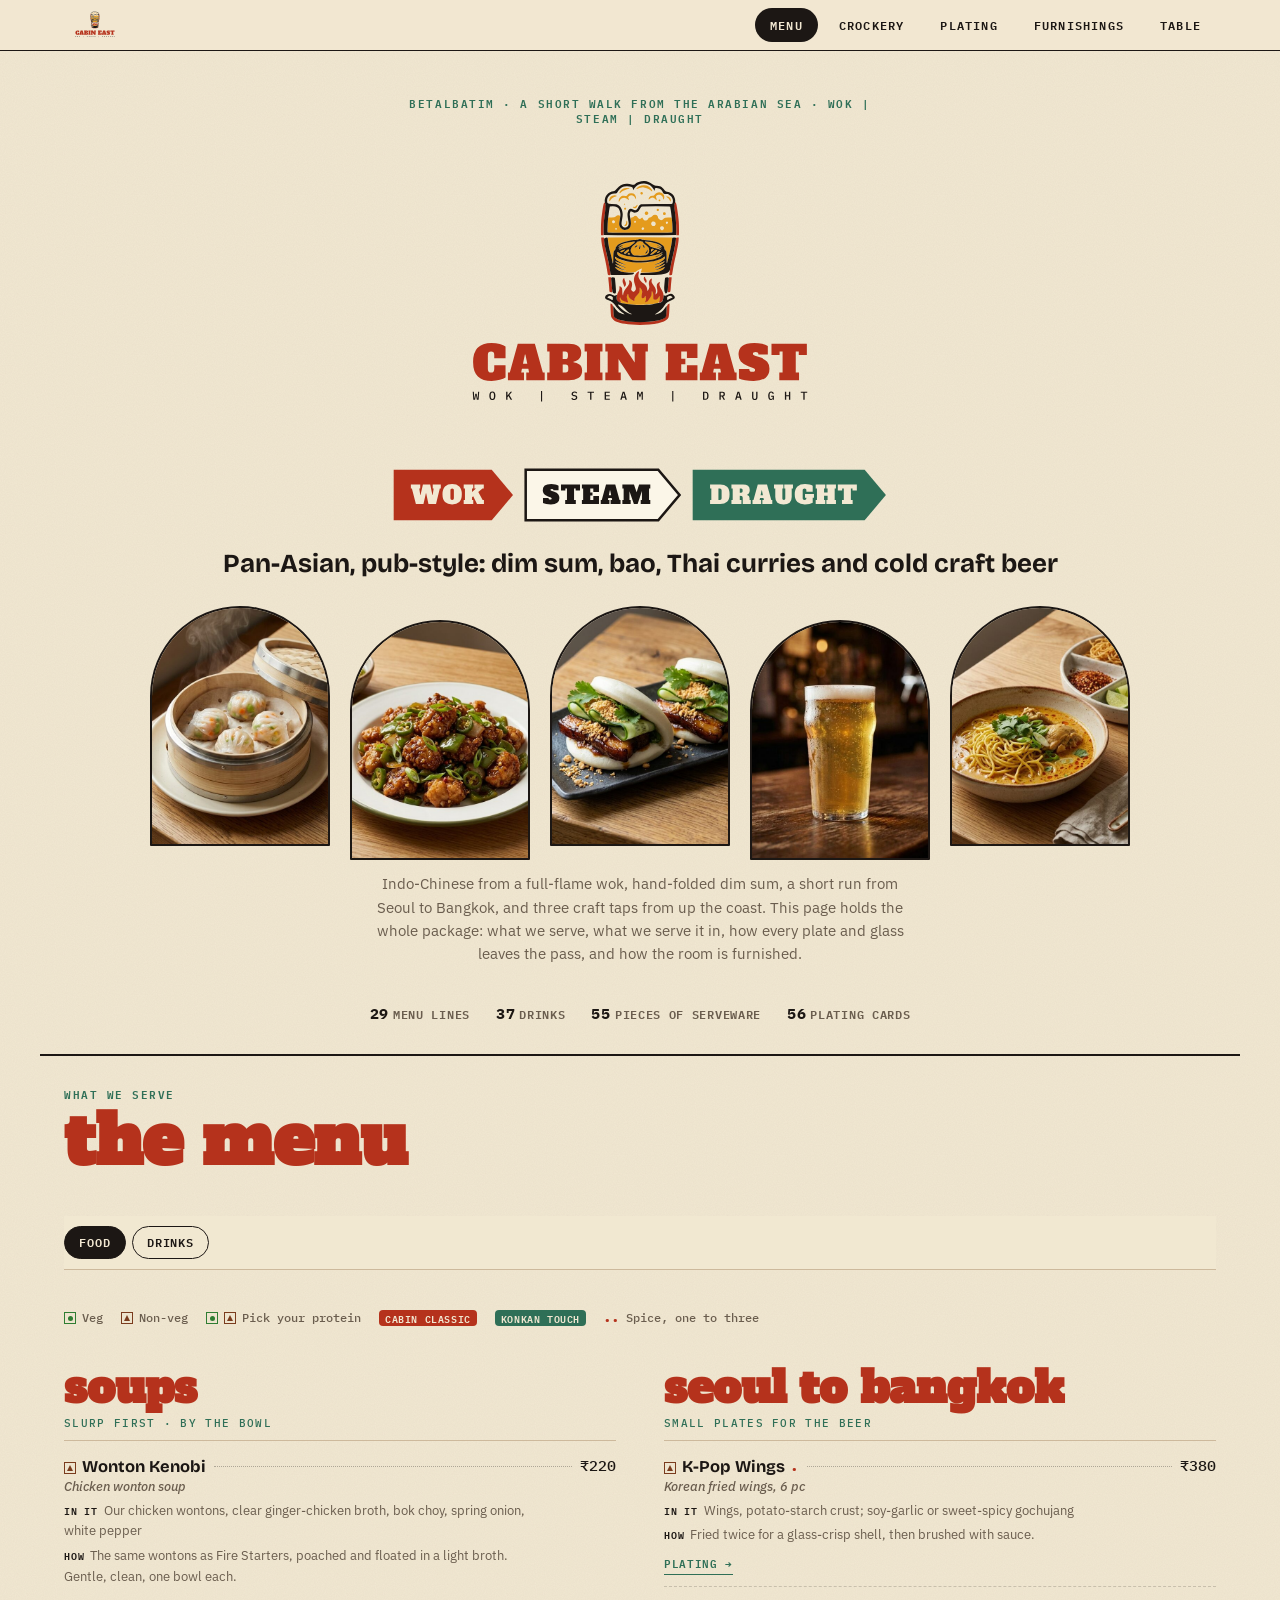
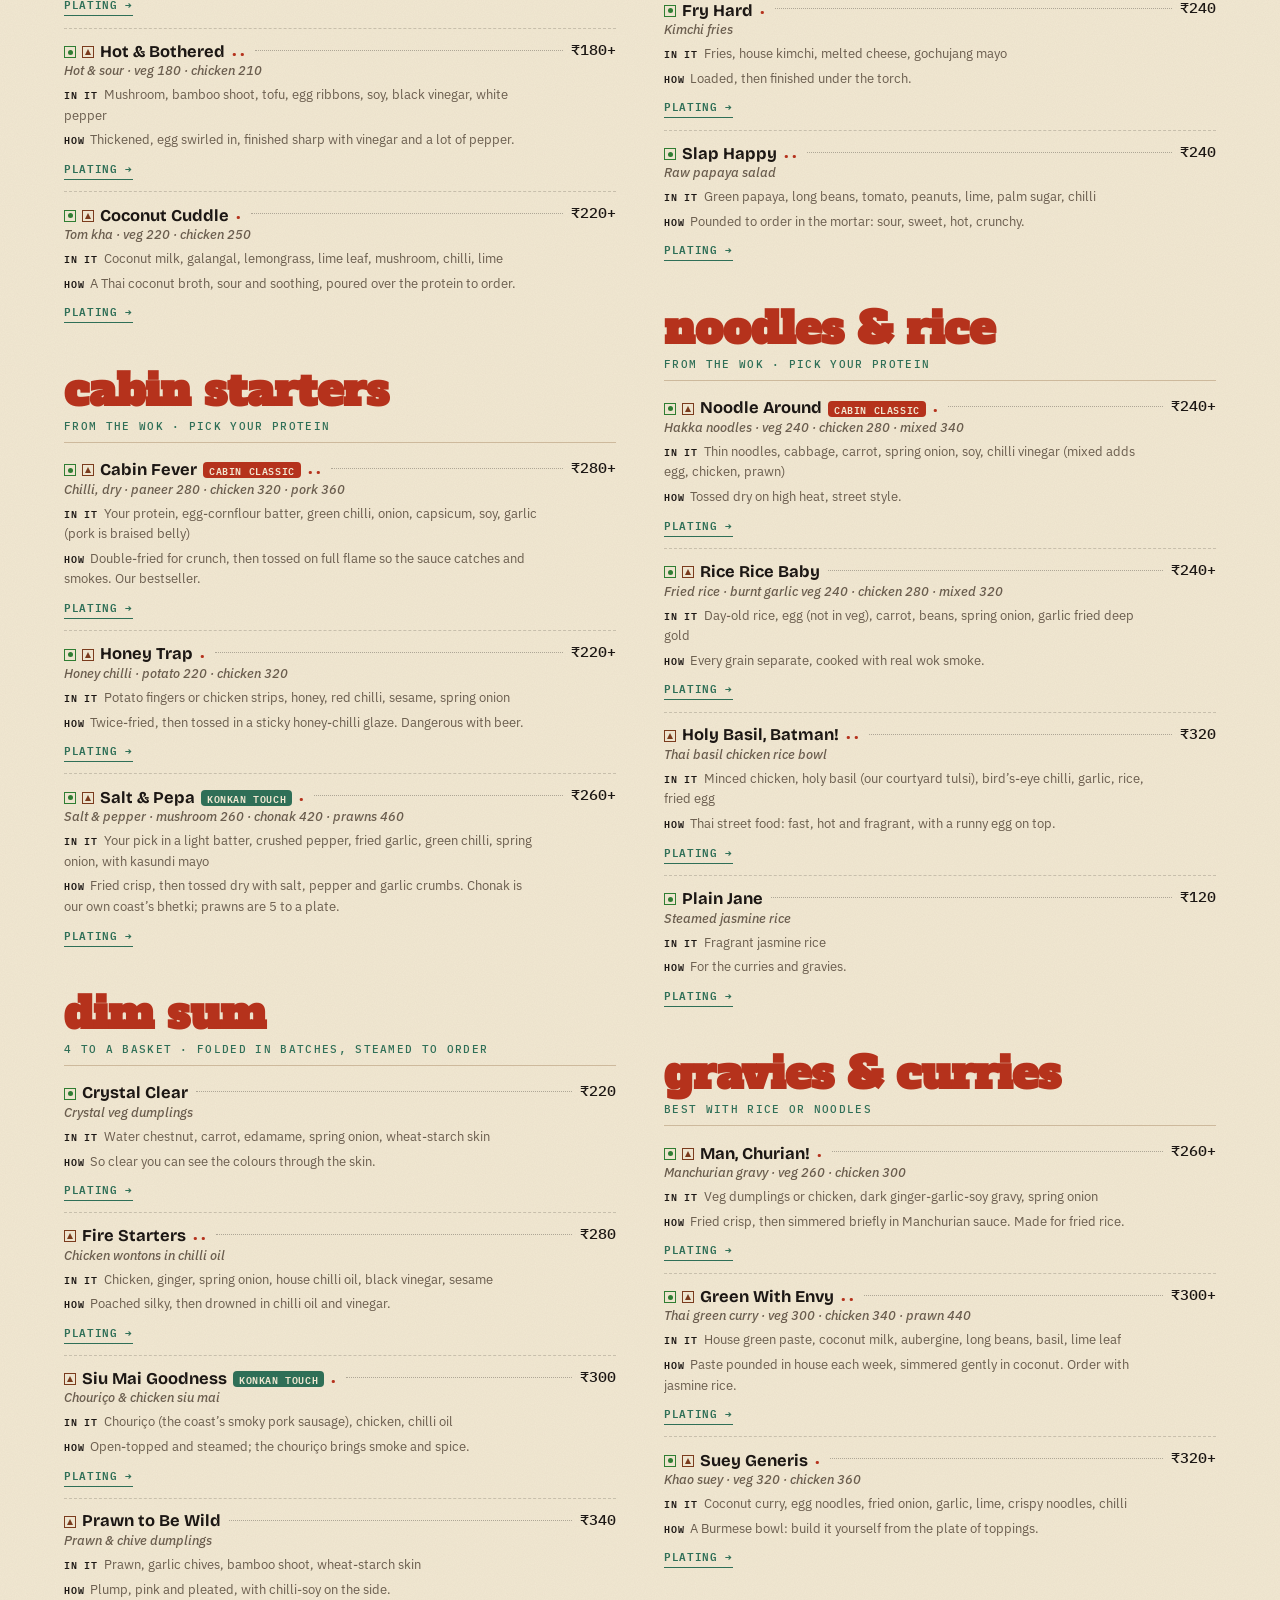
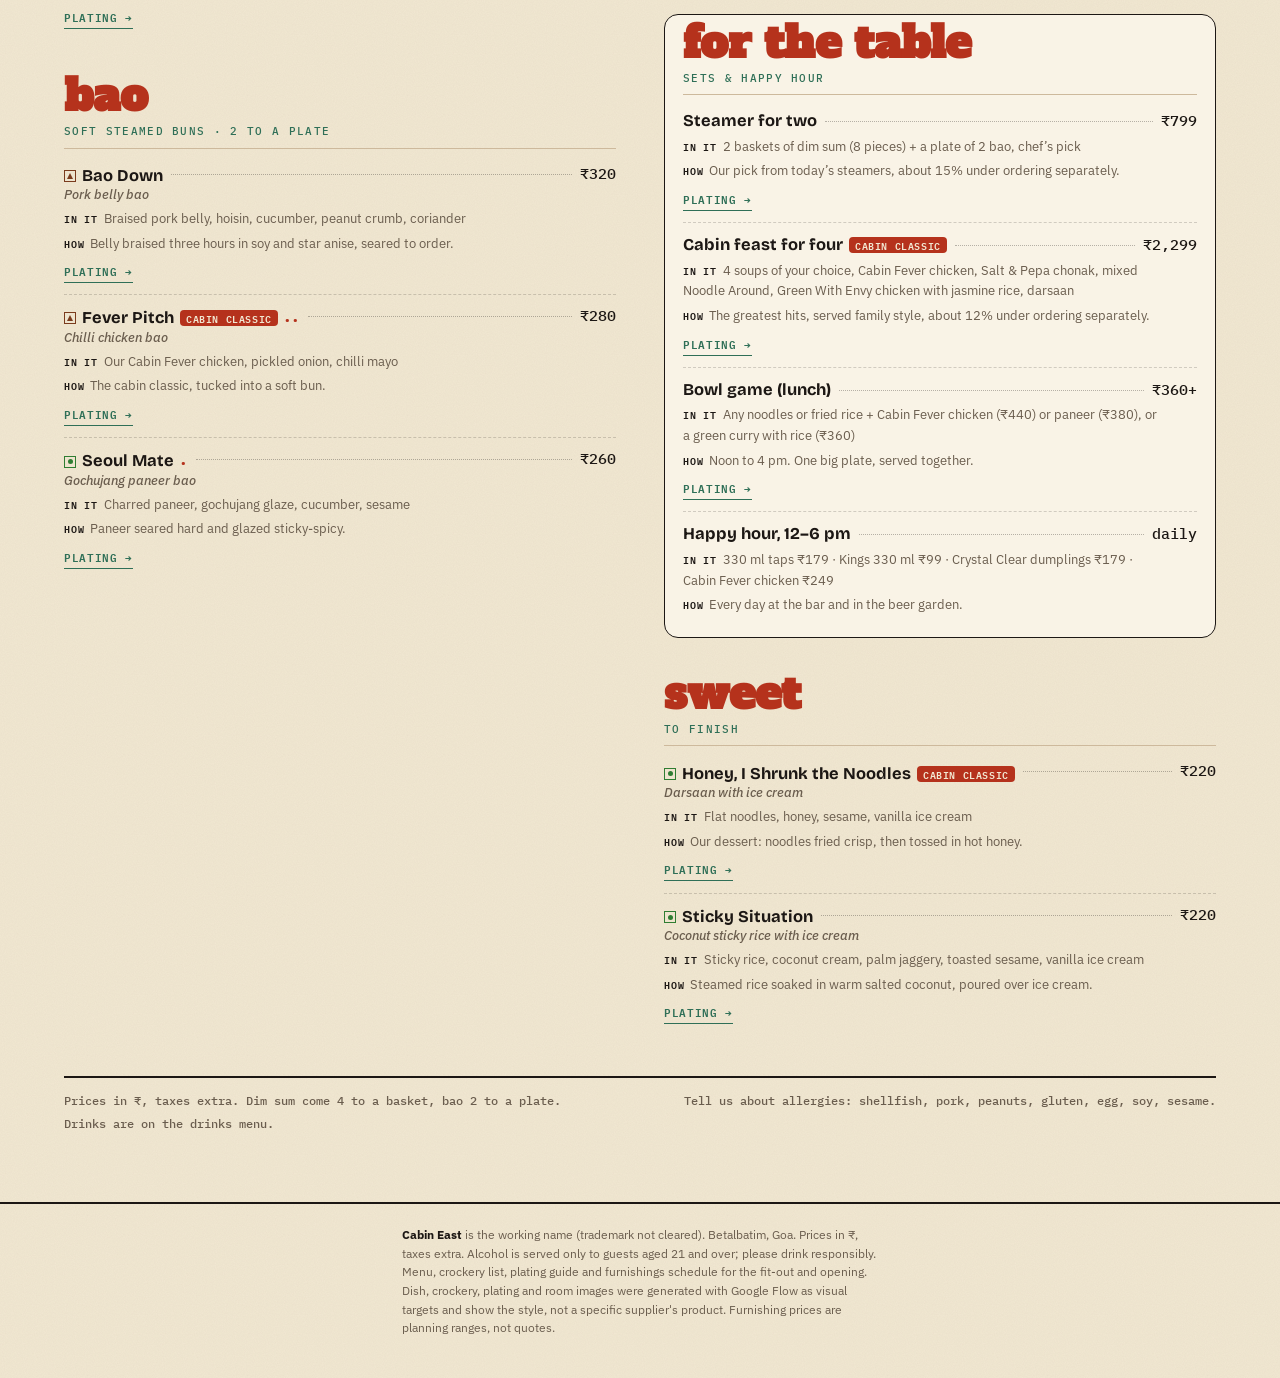
==== commit b81a299d: "Happy hour 12-6 pm; remove Kolkata, Tangra and City of Joy wording; wok section id Co-Authored-By: C" ====
--- a/index.html
+++ b/index.html
@@ -263,7 +263,7 @@
   <h1><svg role="img" aria-label="Cabin East" xmlns="http://www.w3.org/2000/svg" viewBox="0 0 796 592"><g transform="translate(315.53 56.00) scale(0.30896)"><path d="M133.5 787.0Q133.0 796.0 134.5 801.0Q136.0 806.0 138.0 809.5Q140.0 813.0 143.0 815.0Q146.0 817.0 168.0 821.0Q190.0 825.0 212.0 827.0Q234.0 829.0 275.0 828.5Q316.0 828.0 348.0 823.5Q380.0 819.0 386.0 816.5Q392.0 814.0 396.0 803.0Q400.0 792.0 398.5 780.5Q397.0 769.0 395.0 769.0Q393.0 769.0 390.5 775.0Q388.0 781.0 383.5 785.5Q379.0 790.0 374.5 792.0Q370.0 794.0 365.5 793.5Q361.0 793.0 358.0 789.0Q355.0 785.0 355.5 769.0Q356.0 753.0 352.5 745.5Q349.0 738.0 347.0 736.0Q345.0 734.0 343.5 734.0Q342.0 734.0 343.0 744.0Q344.0 754.0 342.5 760.5Q341.0 767.0 338.5 772.0Q336.0 777.0 326.5 789.5Q317.0 802.0 310.0 806.5Q303.0 811.0 305.5 804.0Q308.0 797.0 308.0 789.0Q308.0 781.0 305.5 774.5Q303.0 768.0 301.0 768.0Q299.0 768.0 298.0 772.5Q297.0 777.0 293.0 780.5Q289.0 784.0 287.0 784.0Q285.0 784.0 282.5 782.0Q280.0 780.0 279.0 776.0Q278.0 772.0 280.5 760.0Q283.0 748.0 282.5 741.0Q282.0 734.0 279.5 728.0Q277.0 722.0 271.5 715.5Q266.0 709.0 264.0 709.0Q262.0 709.0 263.5 718.0Q265.0 727.0 263.5 735.0Q262.0 743.0 259.0 748.0Q256.0 753.0 245.0 764.5Q234.0 776.0 232.0 781.0Q230.0 786.0 230.0 796.0Q230.0 806.0 218.5 797.5Q207.0 789.0 201.5 783.5Q196.0 778.0 193.5 771.5Q191.0 765.0 190.5 757.5Q190.0 750.0 188.5 750.0Q187.0 750.0 183.0 758.5Q179.0 767.0 179.0 775.5Q179.0 784.0 183.0 795.5Q187.0 807.0 186.0 809.5Q185.0 812.0 169.0 805.5Q153.0 799.0 147.5 794.0Q142.0 789.0 140.0 783.5Q138.0 778.0 136.0 778.0Q134.0 778.0 133.5 787.0ZM105.0 511.5Q103.0 512.0 103.5 518.0Q104.0 524.0 112.5 532.0Q121.0 540.0 133.0 546.5Q145.0 553.0 159.5 558.0Q174.0 563.0 171.5 563.5Q169.0 564.0 160.5 562.0Q152.0 560.0 142.0 556.5Q132.0 553.0 120.0 546.5Q108.0 540.0 106.5 540.0Q105.0 540.0 105.5 543.0Q106.0 546.0 115.0 553.5Q124.0 561.0 134.5 566.5Q145.0 572.0 159.0 577.0Q173.0 582.0 168.5 582.0Q164.0 582.0 150.5 578.0Q137.0 574.0 121.0 566.5Q105.0 559.0 105.5 562.0Q106.0 565.0 116.5 573.5Q127.0 582.0 137.0 587.0Q147.0 592.0 162.0 597.0Q177.0 602.0 174.5 602.5Q172.0 603.0 160.0 600.0Q148.0 597.0 138.5 593.5Q129.0 590.0 118.5 584.0Q108.0 578.0 106.0 578.0Q104.0 578.0 105.0 582.0Q106.0 586.0 111.0 591.0Q116.0 596.0 128.0 602.5Q140.0 609.0 149.0 612.0Q158.0 615.0 195.5 615.0Q233.0 615.0 241.0 608.0Q249.0 601.0 263.0 594.5Q277.0 588.0 279.0 588.5Q281.0 589.0 277.0 599.5Q273.0 610.0 273.5 612.5Q274.0 615.0 325.0 615.0Q376.0 615.0 387.5 611.0Q399.0 607.0 406.5 603.0Q414.0 599.0 418.0 596.0Q422.0 593.0 426.0 588.0Q430.0 583.0 430.0 580.5Q430.0 578.0 428.0 578.0Q426.0 578.0 412.0 585.5Q398.0 593.0 382.5 597.5Q367.0 602.0 364.5 601.5Q362.0 601.0 374.5 596.5Q387.0 592.0 398.0 586.5Q409.0 581.0 418.5 573.0Q428.0 565.0 428.5 562.0Q429.0 559.0 412.0 567.0Q395.0 575.0 378.5 579.5Q362.0 584.0 360.0 583.5Q358.0 583.0 370.0 579.0Q382.0 575.0 395.5 568.5Q409.0 562.0 418.0 554.5Q427.0 547.0 428.0 543.5Q429.0 540.0 414.5 547.0Q400.0 554.0 385.5 558.5Q371.0 563.0 364.0 563.5Q357.0 564.0 373.0 558.5Q389.0 553.0 402.5 545.5Q416.0 538.0 422.0 532.5Q428.0 527.0 429.5 524.0Q431.0 521.0 430.5 516.0Q430.0 511.0 428.5 511.0Q427.0 511.0 421.0 515.5Q415.0 520.0 407.0 524.0Q399.0 528.0 378.0 534.5Q357.0 541.0 338.5 544.0Q320.0 547.0 296.0 548.5Q272.0 550.0 248.5 549.0Q225.0 548.0 201.0 544.5Q177.0 541.0 161.0 536.5Q145.0 532.0 136.5 528.5Q128.0 525.0 117.5 518.0Q107.0 511.0 105.0 511.5ZM189.5 487.5Q186.0 491.0 186.0 493.0Q186.0 495.0 193.5 495.5Q201.0 496.0 201.0 494.0Q201.0 492.0 198.5 488.0Q196.0 484.0 194.5 484.0Q193.0 484.0 189.5 487.5ZM118.0 479.5Q116.0 480.0 116.0 484.0Q116.0 488.0 117.5 493.0Q119.0 498.0 123.5 502.5Q128.0 507.0 139.0 513.0Q150.0 519.0 170.5 525.0Q191.0 531.0 216.5 534.0Q242.0 537.0 275.0 536.5Q308.0 536.0 330.5 532.5Q353.0 529.0 365.0 525.5Q377.0 522.0 386.0 518.0Q395.0 514.0 402.0 509.5Q409.0 505.0 412.5 500.5Q416.0 496.0 416.0 494.5Q416.0 493.0 414.5 493.0Q413.0 493.0 404.5 498.5Q396.0 504.0 385.5 508.0Q375.0 512.0 373.0 511.5Q371.0 511.0 386.5 503.5Q402.0 496.0 407.5 491.0Q413.0 486.0 413.5 484.0Q414.0 482.0 412.5 482.0Q411.0 482.0 397.0 489.5Q383.0 497.0 359.5 503.0Q336.0 509.0 312.5 511.5Q289.0 514.0 267.5 514.0Q246.0 514.0 225.5 512.0Q205.0 510.0 186.0 506.0Q167.0 502.0 154.5 497.5Q142.0 493.0 134.5 489.0Q127.0 485.0 123.5 482.0Q120.0 479.0 118.0 479.5ZM397.5 477.0Q398.0 475.0 397.0 474.0Q396.0 473.0 392.0 473.5Q388.0 474.0 384.0 478.0Q380.0 482.0 380.0 483.5Q380.0 485.0 388.5 482.0Q397.0 479.0 397.5 477.0ZM381.0 469.0Q381.0 467.0 377.5 465.5Q374.0 464.0 370.5 464.5Q367.0 465.0 353.5 477.0Q340.0 489.0 337.5 492.5Q335.0 496.0 339.0 496.5Q343.0 497.0 350.0 495.0Q357.0 493.0 369.0 482.0Q381.0 471.0 381.0 469.0ZM170.0 464.0Q170.0 462.0 156.0 466.5Q142.0 471.0 139.5 472.5Q137.0 474.0 136.5 476.0Q136.0 478.0 139.0 480.0Q142.0 482.0 146.0 482.5Q150.0 483.0 160.0 474.5Q170.0 466.0 170.0 464.0ZM357.5 461.5Q357.0 459.0 351.0 458.0Q345.0 457.0 343.0 458.5Q341.0 460.0 341.0 468.5Q341.0 477.0 349.5 470.5Q358.0 464.0 357.5 461.5ZM194.5 465.0Q195.0 458.0 193.0 457.5Q191.0 457.0 176.0 470.5Q161.0 484.0 161.0 486.0Q161.0 488.0 167.0 489.5Q173.0 491.0 180.5 485.0Q188.0 479.0 191.0 475.5Q194.0 472.0 194.5 465.0ZM310.0 411.5Q300.0 411.0 300.0 413.0Q300.0 415.0 309.0 421.5Q318.0 428.0 325.5 436.0Q333.0 444.0 349.5 447.5Q366.0 451.0 377.5 455.0Q389.0 459.0 394.5 462.0Q400.0 465.0 402.0 465.0Q404.0 465.0 402.0 462.0Q400.0 459.0 389.0 453.0Q378.0 447.0 379.5 446.5Q381.0 446.0 391.5 450.5Q402.0 455.0 404.0 455.0Q406.0 455.0 406.0 453.5Q406.0 452.0 404.0 450.0Q402.0 448.0 390.5 441.5Q379.0 435.0 380.5 434.5Q382.0 434.0 393.5 439.5Q405.0 445.0 407.0 445.0Q409.0 445.0 409.0 443.5Q409.0 442.0 404.0 438.0Q399.0 434.0 389.0 429.5Q379.0 425.0 367.0 421.5Q355.0 418.0 337.5 415.0Q320.0 412.0 310.0 411.5ZM234.0 413.0Q234.0 411.0 224.0 411.5Q214.0 412.0 196.5 415.0Q179.0 418.0 158.0 425.5Q137.0 433.0 131.0 437.5Q125.0 442.0 125.0 443.5Q125.0 445.0 127.0 445.0Q129.0 445.0 139.0 440.0Q149.0 435.0 152.0 435.0Q155.0 435.0 143.5 441.5Q132.0 448.0 130.0 450.0Q128.0 452.0 128.0 453.5Q128.0 455.0 130.0 455.0Q132.0 455.0 142.5 450.5Q153.0 446.0 154.5 446.5Q156.0 447.0 145.0 453.0Q134.0 459.0 132.0 462.0Q130.0 465.0 132.0 465.0Q134.0 465.0 149.5 458.5Q165.0 452.0 183.0 448.0Q201.0 444.0 208.0 436.5Q215.0 429.0 222.0 424.5Q229.0 420.0 231.5 417.5Q234.0 415.0 234.0 413.0ZM216.0 442.5Q211.0 448.0 208.5 454.5Q206.0 461.0 206.5 471.0Q207.0 481.0 209.5 485.5Q212.0 490.0 219.0 495.5Q226.0 501.0 235.0 502.0Q244.0 503.0 274.5 502.5Q305.0 502.0 311.0 498.5Q317.0 495.0 322.0 487.5Q327.0 480.0 327.5 471.0Q328.0 462.0 324.0 453.0Q320.0 444.0 316.5 440.5Q313.0 437.0 306.5 433.0Q300.0 429.0 294.5 423.5Q289.0 418.0 286.5 413.5Q284.0 409.0 280.0 410.5Q276.0 412.0 272.0 408.0Q268.0 404.0 263.0 408.0Q258.0 412.0 253.0 411.0Q248.0 410.0 245.0 416.0Q242.0 422.0 231.5 429.5Q221.0 437.0 216.0 442.5ZM314.0 468.0Q316.0 460.0 317.5 464.5Q319.0 469.0 317.5 475.0Q316.0 481.0 311.5 485.5Q307.0 490.0 303.0 491.5Q299.0 493.0 298.5 492.5Q298.0 492.0 302.0 488.5Q306.0 485.0 309.0 480.5Q312.0 476.0 314.0 468.0ZM241.5 439.0Q251.0 431.0 251.5 432.5Q252.0 434.0 249.5 438.5Q247.0 443.0 244.0 446.0Q241.0 449.0 239.0 450.0Q237.0 451.0 235.5 450.5Q234.0 450.0 233.0 448.5Q232.0 447.0 241.5 439.0ZM282.5 431.0Q283.0 430.0 286.5 432.0Q290.0 434.0 293.0 437.5Q296.0 441.0 297.0 443.5Q298.0 446.0 297.0 449.0Q296.0 452.0 294.5 452.0Q293.0 452.0 291.5 450.5Q290.0 449.0 288.5 444.0Q287.0 439.0 284.5 435.5Q282.0 432.0 282.5 431.0ZM265.0 437.5Q266.0 430.0 268.0 434.0Q270.0 438.0 270.5 443.0Q271.0 448.0 269.5 452.5Q268.0 457.0 265.5 459.0Q263.0 461.0 261.0 458.5Q259.0 456.0 261.5 450.5Q264.0 445.0 265.0 437.5ZM55.0 383.0Q54.0 384.0 57.5 412.0Q61.0 440.0 73.5 494.0Q86.0 548.0 88.0 548.0Q90.0 548.0 90.5 515.0Q91.0 482.0 94.0 476.0Q97.0 470.0 101.5 465.0Q106.0 460.0 106.0 455.5Q106.0 451.0 107.5 447.5Q109.0 444.0 114.0 438.5Q119.0 433.0 128.5 427.0Q138.0 421.0 151.5 416.0Q165.0 411.0 187.0 406.5Q209.0 402.0 227.5 400.0Q246.0 398.0 251.0 398.5Q256.0 399.0 260.0 396.0Q264.0 393.0 267.0 393.0Q270.0 393.0 273.5 395.5Q277.0 398.0 301.5 400.0Q326.0 402.0 342.0 405.0Q358.0 408.0 373.5 413.0Q389.0 418.0 401.5 425.0Q414.0 432.0 419.5 438.0Q425.0 444.0 426.5 447.5Q428.0 451.0 428.0 455.5Q428.0 460.0 432.5 465.0Q437.0 470.0 440.0 475.5Q443.0 481.0 443.5 515.0Q444.0 549.0 446.0 549.0Q448.0 549.0 460.5 495.0Q473.0 441.0 476.0 421.0Q479.0 401.0 479.5 392.5Q480.0 384.0 479.0 383.0Q478.0 382.0 267.0 382.0Q56.0 382.0 55.0 383.0ZM183.0 278.0Q182.0 273.0 180.0 273.0Q178.0 273.0 176.5 282.0Q175.0 291.0 173.0 294.5Q171.0 298.0 167.5 301.0Q164.0 304.0 164.5 306.0Q165.0 308.0 171.0 307.0Q177.0 306.0 180.0 302.0Q183.0 298.0 183.5 290.5Q184.0 283.0 183.0 278.0ZM479.0 276.0Q477.0 253.0 476.0 252.0Q475.0 251.0 452.0 251.0Q429.0 251.0 424.5 258.0Q420.0 265.0 416.0 267.0Q412.0 269.0 407.5 269.0Q403.0 269.0 396.5 265.0Q390.0 261.0 388.0 257.0Q386.0 253.0 385.5 248.5Q385.0 244.0 381.5 240.0Q378.0 236.0 375.5 235.0Q373.0 234.0 366.5 234.0Q360.0 234.0 356.5 235.5Q353.0 237.0 347.5 244.0Q342.0 251.0 333.5 251.0Q325.0 251.0 323.0 256.5Q321.0 262.0 318.0 265.5Q315.0 269.0 311.5 270.5Q308.0 272.0 303.5 272.0Q299.0 272.0 293.0 267.5Q287.0 263.0 285.0 257.0Q283.0 251.0 282.0 251.0Q281.0 251.0 277.0 255.5Q273.0 260.0 268.0 261.0Q263.0 262.0 258.0 258.5Q253.0 255.0 250.0 248.5Q247.0 242.0 240.5 241.0Q234.0 240.0 231.5 241.0Q229.0 242.0 225.5 246.5Q222.0 251.0 212.5 251.5Q203.0 252.0 206.0 272.0Q209.0 292.0 207.5 299.5Q206.0 307.0 203.0 312.5Q200.0 318.0 192.0 324.5Q184.0 331.0 179.0 332.5Q174.0 334.0 168.0 334.0Q162.0 334.0 153.5 330.0Q145.0 326.0 139.0 318.5Q133.0 311.0 131.0 304.0Q129.0 297.0 129.0 291.0Q129.0 285.0 132.5 268.5Q136.0 252.0 136.0 246.5Q136.0 241.0 133.5 239.0Q131.0 237.0 125.0 236.5Q119.0 236.0 115.0 237.5Q111.0 239.0 106.5 245.0Q102.0 251.0 80.5 251.0Q59.0 251.0 58.0 252.0Q57.0 253.0 55.0 277.0Q53.0 301.0 53.0 325.5Q53.0 350.0 54.0 351.0Q55.0 352.0 267.0 352.0Q479.0 352.0 480.0 351.0Q481.0 350.0 481.0 324.5Q481.0 299.0 479.0 276.0ZM105.5 322.0Q108.0 320.0 110.0 320.5Q112.0 321.0 114.0 323.5Q116.0 326.0 112.5 330.0Q109.0 334.0 105.5 331.0Q102.0 328.0 102.5 326.0Q103.0 324.0 105.5 322.0ZM281.0 318.5Q284.0 316.0 287.0 316.5Q290.0 317.0 292.5 320.0Q295.0 323.0 294.5 326.0Q294.0 329.0 291.0 331.5Q288.0 334.0 285.0 333.5Q282.0 333.0 279.5 330.0Q277.0 327.0 277.5 324.0Q278.0 321.0 281.0 318.5ZM405.0 311.0Q409.0 308.0 414.5 309.0Q420.0 310.0 423.0 314.0Q426.0 318.0 425.0 323.5Q424.0 329.0 421.5 331.5Q419.0 334.0 416.0 335.0Q413.0 336.0 409.5 335.0Q406.0 334.0 402.5 329.5Q399.0 325.0 400.0 319.5Q401.0 314.0 405.0 311.0ZM441.5 280.0Q444.0 278.0 446.5 278.5Q449.0 279.0 451.5 282.5Q454.0 286.0 450.5 290.0Q447.0 294.0 445.0 294.0Q443.0 294.0 440.0 290.5Q437.0 287.0 438.0 284.5Q439.0 282.0 441.5 280.0ZM350.5 278.5Q354.0 277.0 358.5 278.0Q363.0 279.0 366.0 282.0Q369.0 285.0 370.5 289.0Q372.0 293.0 370.5 297.0Q369.0 301.0 366.0 304.0Q363.0 307.0 360.0 308.0Q357.0 309.0 352.0 307.5Q347.0 306.0 343.5 301.0Q340.0 296.0 341.0 290.5Q342.0 285.0 344.5 282.5Q347.0 280.0 350.5 278.5ZM230.5 276.0Q234.0 272.0 237.5 275.0Q241.0 278.0 240.5 280.5Q240.0 283.0 237.5 285.0Q235.0 287.0 232.5 286.0Q230.0 285.0 228.5 282.5Q227.0 280.0 230.5 276.0ZM86.0 271.5Q89.0 269.0 93.0 269.5Q97.0 270.0 100.0 274.0Q103.0 278.0 102.0 281.5Q101.0 285.0 98.0 287.5Q95.0 290.0 91.5 289.5Q88.0 289.0 85.0 285.5Q82.0 282.0 82.5 278.0Q83.0 274.0 86.0 271.5ZM427.0 216.5Q422.0 217.0 420.5 219.0Q419.0 221.0 419.5 226.5Q420.0 232.0 422.0 233.5Q424.0 235.0 429.5 234.5Q435.0 234.0 436.5 232.0Q438.0 230.0 437.5 225.0Q437.0 220.0 434.5 218.0Q432.0 216.0 427.0 216.5ZM312.5 212.0Q308.0 211.0 304.0 213.5Q300.0 216.0 299.0 221.5Q298.0 227.0 300.5 230.5Q303.0 234.0 308.5 235.0Q314.0 236.0 318.0 232.5Q322.0 229.0 322.0 224.0Q322.0 219.0 319.5 216.0Q317.0 213.0 312.5 212.0ZM385.0 194.0Q382.0 194.0 380.0 195.5Q378.0 197.0 377.5 200.5Q377.0 204.0 379.5 206.5Q382.0 209.0 385.0 209.0Q388.0 209.0 390.0 207.0Q392.0 205.0 392.0 201.5Q392.0 198.0 390.0 196.0Q388.0 194.0 385.0 194.0ZM169.0 186.0Q166.0 186.0 164.0 188.0Q162.0 190.0 162.0 193.0Q162.0 196.0 164.5 198.0Q167.0 200.0 169.0 200.0Q171.0 200.0 173.0 198.5Q175.0 197.0 175.5 193.5Q176.0 190.0 174.0 188.0Q172.0 186.0 169.0 186.0ZM251.0 170.5Q251.0 168.0 249.5 168.0Q248.0 168.0 242.5 173.5Q237.0 179.0 233.5 180.5Q230.0 182.0 224.5 181.0Q219.0 180.0 219.0 182.0Q219.0 184.0 224.5 187.5Q230.0 191.0 234.0 191.0Q238.0 191.0 241.5 188.5Q245.0 186.0 248.0 179.5Q251.0 173.0 251.0 170.5ZM163.5 160.5Q161.0 161.0 160.5 163.5Q160.0 166.0 163.0 167.0Q166.0 168.0 167.0 165.0Q168.0 162.0 167.0 161.0Q166.0 160.0 163.5 160.5ZM397.0 132.5Q393.0 132.0 391.5 133.5Q390.0 135.0 390.0 137.5Q390.0 140.0 392.0 142.0Q394.0 144.0 397.0 143.5Q400.0 143.0 401.0 141.5Q402.0 140.0 401.5 136.5Q401.0 133.0 397.0 132.5ZM448.5 112.0Q441.0 111.0 441.0 113.0Q441.0 115.0 445.0 117.0Q449.0 119.0 454.5 124.5Q460.0 130.0 463.5 138.0Q467.0 146.0 468.5 146.0Q470.0 146.0 470.5 139.0Q471.0 132.0 468.5 126.5Q466.0 121.0 461.0 117.0Q456.0 113.0 448.5 112.0ZM113.0 110.0Q113.0 108.0 109.0 106.5Q105.0 105.0 98.5 105.0Q92.0 105.0 85.0 108.0Q78.0 111.0 75.0 113.5Q72.0 116.0 69.0 120.5Q66.0 125.0 64.5 134.0Q63.0 143.0 65.5 143.5Q68.0 144.0 70.5 138.5Q73.0 133.0 79.0 127.0Q85.0 121.0 93.5 117.0Q102.0 113.0 107.5 112.5Q113.0 112.0 113.0 110.0ZM240.5 119.0Q240.0 111.0 234.5 103.5Q229.0 96.0 223.5 93.5Q218.0 91.0 209.5 91.0Q201.0 91.0 195.5 93.5Q190.0 96.0 184.5 103.5Q179.0 111.0 172.0 109.0Q165.0 107.0 160.0 107.0Q155.0 107.0 151.0 108.0Q147.0 109.0 142.0 112.0Q137.0 115.0 132.0 122.5Q127.0 130.0 126.5 139.0Q126.0 148.0 128.0 148.0Q130.0 148.0 132.0 142.5Q134.0 137.0 137.5 133.0Q141.0 129.0 148.5 125.0Q156.0 121.0 162.0 121.0Q168.0 121.0 174.5 124.0Q181.0 127.0 185.5 131.5Q190.0 136.0 191.5 136.0Q193.0 136.0 193.5 133.5Q194.0 131.0 191.0 124.5Q188.0 118.0 191.0 114.0Q194.0 110.0 198.5 107.5Q203.0 105.0 207.5 104.5Q212.0 104.0 218.5 106.5Q225.0 109.0 228.5 112.5Q232.0 116.0 234.5 122.0Q237.0 128.0 239.0 127.5Q241.0 127.0 240.5 119.0ZM427.5 114.5Q427.0 107.0 425.0 103.0Q423.0 99.0 418.5 94.5Q414.0 90.0 408.0 87.5Q402.0 85.0 394.0 85.0Q386.0 85.0 380.0 87.5Q374.0 90.0 369.5 94.5Q365.0 99.0 362.5 103.5Q360.0 108.0 352.0 107.5Q344.0 107.0 338.5 109.5Q333.0 112.0 329.0 117.0Q325.0 122.0 324.5 127.0Q324.0 132.0 325.5 132.0Q327.0 132.0 331.5 127.5Q336.0 123.0 343.0 121.0Q350.0 119.0 356.0 121.0Q362.0 123.0 366.0 127.0Q370.0 131.0 371.5 134.0Q373.0 137.0 375.0 137.0Q377.0 137.0 377.0 132.0Q377.0 127.0 374.0 120.0Q371.0 113.0 375.5 108.5Q380.0 104.0 383.0 102.5Q386.0 101.0 390.5 100.5Q395.0 100.0 400.5 102.0Q406.0 104.0 411.0 108.5Q416.0 113.0 418.0 118.0Q420.0 123.0 420.0 128.0Q420.0 133.0 422.0 133.0Q424.0 133.0 426.0 127.5Q428.0 122.0 427.5 114.5ZM278.0 83.0Q274.0 83.0 272.0 85.0Q270.0 87.0 270.0 91.0Q270.0 95.0 272.5 97.5Q275.0 100.0 278.0 100.0Q281.0 100.0 283.5 98.0Q286.0 96.0 286.5 92.0Q287.0 88.0 284.5 85.5Q282.0 83.0 278.0 83.0ZM198.0 61.0Q198.0 59.0 192.5 57.5Q187.0 56.0 178.5 56.0Q170.0 56.0 164.5 57.5Q159.0 59.0 153.0 62.5Q147.0 66.0 142.0 71.0Q137.0 76.0 134.0 81.5Q131.0 87.0 131.0 89.0Q131.0 91.0 132.5 91.5Q134.0 92.0 140.5 86.0Q147.0 80.0 156.0 75.0Q165.0 70.0 173.0 67.5Q181.0 65.0 189.5 64.0Q198.0 63.0 198.0 61.0ZM247.0 56.5Q243.0 61.0 243.0 62.5Q243.0 64.0 245.0 64.0Q247.0 64.0 251.0 61.5Q255.0 59.0 262.5 56.5Q270.0 54.0 277.5 53.0Q285.0 52.0 291.5 52.5Q298.0 53.0 311.0 57.5Q324.0 62.0 334.5 70.5Q345.0 79.0 346.5 79.0Q348.0 79.0 348.0 76.5Q348.0 74.0 346.0 70.0Q344.0 66.0 338.0 59.0Q332.0 52.0 323.5 47.0Q315.0 42.0 310.0 40.5Q305.0 39.0 295.0 38.5Q285.0 38.0 276.5 40.0Q268.0 42.0 259.5 47.0Q251.0 52.0 247.0 56.5Z" fill="#E49B1D" fill-rule="evenodd"/><path d="M73.0 819.5Q71.0 820.0 73.0 861.5Q75.0 903.0 77.5 909.5Q80.0 916.0 89.5 925.0Q99.0 934.0 107.5 938.0Q116.0 942.0 132.5 946.5Q149.0 951.0 167.5 954.0Q186.0 957.0 211.5 959.0Q237.0 961.0 267.0 961.0Q297.0 961.0 330.0 958.0Q363.0 955.0 387.5 949.5Q412.0 944.0 424.5 938.5Q437.0 933.0 445.0 925.5Q453.0 918.0 456.0 910.5Q459.0 903.0 461.0 861.5Q463.0 820.0 462.0 819.5Q461.0 819.0 452.5 824.5Q444.0 830.0 442.0 866.0Q440.0 902.0 436.0 907.5Q432.0 913.0 422.5 918.5Q413.0 924.0 397.5 928.5Q382.0 933.0 371.0 935.0Q360.0 937.0 328.5 940.0Q297.0 943.0 259.0 942.5Q221.0 942.0 187.0 937.5Q153.0 933.0 136.0 928.0Q119.0 923.0 112.0 919.0Q105.0 915.0 101.0 911.0Q97.0 907.0 95.0 902.5Q93.0 898.0 91.5 864.5Q90.0 831.0 82.5 825.0Q75.0 819.0 73.0 819.5ZM162.0 651.0Q160.0 651.0 156.0 657.5Q152.0 664.0 152.0 671.5Q152.0 679.0 156.5 688.5Q161.0 698.0 161.5 703.5Q162.0 709.0 164.0 709.5Q166.0 710.0 170.0 704.5Q174.0 699.0 174.5 692.0Q175.0 685.0 169.5 673.5Q164.0 662.0 164.0 656.5Q164.0 651.0 162.0 651.0ZM476.0 647.0Q475.0 646.0 467.5 646.0Q460.0 646.0 459.0 647.0Q458.0 648.0 454.0 691.0Q450.0 734.0 450.5 740.5Q451.0 747.0 458.5 745.5Q466.0 744.0 467.5 741.0Q469.0 738.0 470.5 715.0Q472.0 692.0 474.5 670.0Q477.0 648.0 476.0 647.0ZM66.5 646.0Q59.0 646.0 58.0 647.0Q57.0 648.0 60.0 675.5Q63.0 703.0 64.0 721.0Q65.0 739.0 66.5 741.5Q68.0 744.0 75.5 745.5Q83.0 747.0 83.5 740.0Q84.0 733.0 80.0 690.5Q76.0 648.0 75.0 647.0Q74.0 646.0 66.5 646.0ZM298.0 643.5Q296.0 643.0 294.0 647.0Q292.0 651.0 292.0 656.5Q292.0 662.0 297.0 669.5Q302.0 677.0 302.5 679.5Q303.0 682.0 305.0 682.5Q307.0 683.0 309.0 680.5Q311.0 678.0 311.0 671.5Q311.0 665.0 307.0 659.5Q303.0 654.0 301.5 649.0Q300.0 644.0 298.0 643.5ZM114.5 766.5Q112.0 776.0 112.5 785.0Q113.0 794.0 116.0 801.0Q119.0 808.0 127.0 811.0Q135.0 814.0 138.0 814.0Q141.0 814.0 141.0 812.0Q141.0 810.0 137.5 802.0Q134.0 794.0 134.0 788.0Q134.0 782.0 135.0 780.5Q136.0 779.0 138.5 785.0Q141.0 791.0 144.5 794.5Q148.0 798.0 167.0 806.0Q186.0 814.0 187.0 813.0Q188.0 812.0 188.0 808.5Q188.0 805.0 184.0 793.5Q180.0 782.0 180.0 775.5Q180.0 769.0 184.5 760.5Q189.0 752.0 189.5 759.5Q190.0 767.0 192.5 773.5Q195.0 780.0 200.0 785.0Q205.0 790.0 218.0 799.0Q231.0 808.0 231.0 798.0Q231.0 788.0 233.0 783.0Q235.0 778.0 246.0 766.5Q257.0 755.0 260.0 750.0Q263.0 745.0 264.5 738.5Q266.0 732.0 265.0 721.0Q264.0 710.0 270.0 717.0Q276.0 724.0 278.5 730.0Q281.0 736.0 281.5 741.0Q282.0 746.0 279.5 758.0Q277.0 770.0 277.0 774.0Q277.0 778.0 278.0 780.0Q279.0 782.0 281.0 783.5Q283.0 785.0 287.0 785.0Q291.0 785.0 294.5 782.0Q298.0 779.0 299.5 774.0Q301.0 769.0 302.5 771.0Q304.0 773.0 305.5 778.0Q307.0 783.0 307.0 789.0Q307.0 795.0 304.0 801.5Q301.0 808.0 301.0 810.0Q301.0 812.0 303.5 812.0Q306.0 812.0 311.0 809.0Q316.0 806.0 326.5 792.5Q337.0 779.0 339.5 774.0Q342.0 769.0 343.5 762.5Q345.0 756.0 344.5 746.0Q344.0 736.0 347.0 739.5Q350.0 743.0 352.5 749.0Q355.0 755.0 354.5 771.0Q354.0 787.0 356.5 790.5Q359.0 794.0 365.5 794.5Q372.0 795.0 376.5 793.0Q381.0 791.0 385.0 787.0Q389.0 783.0 391.5 777.0Q394.0 771.0 395.0 771.0Q396.0 771.0 397.5 780.5Q399.0 790.0 395.0 802.5Q391.0 815.0 395.5 814.5Q400.0 814.0 407.5 810.5Q415.0 807.0 419.0 794.0Q423.0 781.0 423.0 771.5Q423.0 762.0 420.5 752.5Q418.0 743.0 410.0 729.0Q402.0 715.0 399.0 707.5Q396.0 700.0 395.5 696.0Q395.0 692.0 397.0 686.5Q399.0 681.0 398.5 679.0Q398.0 677.0 393.0 679.0Q388.0 681.0 384.0 686.0Q380.0 691.0 379.0 694.0Q378.0 697.0 378.0 705.0Q378.0 713.0 380.0 721.0Q382.0 729.0 382.0 737.0Q382.0 745.0 380.5 748.5Q379.0 752.0 375.0 756.0Q371.0 760.0 370.0 759.5Q369.0 759.0 371.0 750.0Q373.0 741.0 372.5 734.5Q372.0 728.0 368.5 719.0Q365.0 710.0 358.5 702.0Q352.0 694.0 348.5 687.5Q345.0 681.0 344.0 677.0Q343.0 673.0 344.5 665.5Q346.0 658.0 345.5 656.5Q345.0 655.0 343.5 655.0Q342.0 655.0 338.5 657.5Q335.0 660.0 331.0 665.5Q327.0 671.0 326.0 681.0Q325.0 691.0 327.0 699.5Q329.0 708.0 328.5 713.0Q328.0 718.0 326.0 723.0Q324.0 728.0 320.5 732.0Q317.0 736.0 316.0 736.0Q315.0 736.0 315.0 729.0Q315.0 722.0 312.0 714.0Q309.0 706.0 303.0 699.0Q297.0 692.0 289.0 686.0Q281.0 680.0 275.0 674.0Q269.0 668.0 264.0 660.0Q259.0 652.0 257.5 645.0Q256.0 638.0 257.0 630.0Q258.0 622.0 260.0 615.0Q262.0 608.0 260.5 607.5Q259.0 607.0 253.5 610.5Q248.0 614.0 242.0 621.0Q236.0 628.0 231.5 639.0Q227.0 650.0 227.0 662.0Q227.0 674.0 233.5 694.5Q240.0 715.0 240.0 721.0Q240.0 727.0 238.0 731.0Q236.0 735.0 231.0 738.5Q226.0 742.0 223.0 742.0Q220.0 742.0 215.0 737.5Q210.0 733.0 209.0 729.0Q208.0 725.0 211.5 714.0Q215.0 703.0 215.0 694.0Q215.0 685.0 213.0 680.5Q211.0 676.0 206.5 671.5Q202.0 667.0 199.0 666.0Q196.0 665.0 195.5 668.0Q195.0 671.0 196.0 676.5Q197.0 682.0 196.0 686.5Q195.0 691.0 192.0 696.5Q189.0 702.0 176.5 717.5Q164.0 733.0 160.0 743.0Q156.0 753.0 156.0 759.5Q156.0 766.0 155.0 766.0Q154.0 766.0 152.0 760.0Q150.0 754.0 150.0 738.5Q150.0 723.0 148.0 719.0Q146.0 715.0 142.0 711.0Q138.0 707.0 134.0 706.0Q130.0 705.0 131.0 710.5Q132.0 716.0 131.0 724.0Q130.0 732.0 123.5 744.5Q117.0 757.0 114.5 766.5ZM523.0 384.0Q522.0 383.0 515.0 383.0Q508.0 383.0 506.5 385.0Q505.0 387.0 504.5 397.5Q504.0 408.0 500.5 430.0Q497.0 452.0 483.0 512.0Q469.0 572.0 464.5 600.5Q460.0 629.0 461.0 631.0Q462.0 633.0 469.5 633.0Q477.0 633.0 478.5 630.0Q480.0 627.0 485.0 594.0Q490.0 561.0 504.0 500.5Q518.0 440.0 521.0 412.5Q524.0 385.0 523.0 384.0ZM19.5 383.0Q12.0 383.0 11.0 384.0Q10.0 385.0 12.5 410.0Q15.0 435.0 29.0 495.5Q43.0 556.0 48.5 592.0Q54.0 628.0 55.5 630.5Q57.0 633.0 64.5 633.0Q72.0 633.0 73.0 630.5Q74.0 628.0 70.0 602.5Q66.0 577.0 50.5 509.0Q35.0 441.0 32.0 413.0Q29.0 385.0 28.0 384.0Q27.0 383.0 19.5 383.0ZM38.0 161.5Q34.0 152.0 32.0 152.5Q30.0 153.0 27.0 162.5Q24.0 172.0 18.5 210.0Q13.0 248.0 11.0 273.5Q9.0 299.0 9.0 333.0Q9.0 367.0 10.0 368.0Q11.0 369.0 18.0 369.0Q25.0 369.0 26.0 368.0Q27.0 367.0 27.0 335.5Q27.0 304.0 28.0 288.5Q29.0 273.0 35.5 226.5Q42.0 180.0 42.0 175.5Q42.0 171.0 38.0 161.5ZM502.0 151.5Q500.0 151.0 496.0 161.0Q492.0 171.0 492.0 175.0Q492.0 179.0 495.5 199.5Q499.0 220.0 503.0 261.5Q507.0 303.0 507.0 335.0Q507.0 367.0 508.0 368.0Q509.0 369.0 516.0 369.0Q523.0 369.0 524.0 368.0Q525.0 367.0 525.0 333.5Q525.0 300.0 523.5 279.0Q522.0 258.0 516.0 214.5Q510.0 171.0 507.0 161.5Q504.0 152.0 502.0 151.5Z" fill="#B5321C" fill-rule="evenodd"/><path d="M38.0 773.0Q36.0 777.0 36.5 781.0Q37.0 785.0 40.0 788.5Q43.0 792.0 59.5 799.0Q76.0 806.0 86.0 812.5Q96.0 819.0 103.5 830.5Q111.0 842.0 116.5 848.5Q122.0 855.0 132.5 864.5Q143.0 874.0 155.0 882.0Q167.0 890.0 166.0 891.0Q165.0 892.0 152.0 888.5Q139.0 885.0 131.5 881.5Q124.0 878.0 114.0 866.0Q104.0 854.0 98.5 845.5Q93.0 837.0 91.5 836.5Q90.0 836.0 91.5 867.5Q93.0 899.0 95.0 903.5Q97.0 908.0 100.5 911.5Q104.0 915.0 113.5 920.0Q123.0 925.0 137.5 929.0Q152.0 933.0 170.0 936.0Q188.0 939.0 212.0 941.0Q236.0 943.0 267.0 943.0Q298.0 943.0 326.0 940.5Q354.0 938.0 374.5 934.0Q395.0 930.0 404.5 927.0Q414.0 924.0 421.0 920.5Q428.0 917.0 432.0 913.5Q436.0 910.0 438.5 905.0Q441.0 900.0 442.5 868.0Q444.0 836.0 443.0 836.0Q442.0 836.0 436.0 845.0Q430.0 854.0 419.5 866.5Q409.0 879.0 390.0 885.5Q371.0 892.0 369.0 892.0Q367.0 892.0 366.5 891.0Q366.0 890.0 376.5 883.5Q387.0 877.0 394.5 871.0Q402.0 865.0 411.0 855.5Q420.0 846.0 429.0 832.5Q438.0 819.0 449.0 812.0Q460.0 805.0 475.5 798.5Q491.0 792.0 494.5 787.0Q498.0 782.0 497.0 777.0Q496.0 772.0 489.5 765.5Q483.0 759.0 480.0 757.5Q477.0 756.0 471.0 756.0Q465.0 756.0 451.0 762.5Q437.0 769.0 435.0 769.0Q433.0 769.0 429.0 766.5Q425.0 764.0 424.0 764.5Q423.0 765.0 423.0 772.5Q423.0 780.0 419.5 792.0Q416.0 804.0 414.0 806.5Q412.0 809.0 407.0 811.0Q402.0 813.0 386.5 817.0Q371.0 821.0 351.0 824.0Q331.0 827.0 309.5 828.5Q288.0 830.0 268.0 830.0Q248.0 830.0 211.0 826.5Q174.0 823.0 161.5 820.5Q149.0 818.0 134.5 813.0Q120.0 808.0 116.5 800.5Q113.0 793.0 112.5 785.0Q112.0 777.0 113.5 771.5Q115.0 766.0 114.5 764.0Q114.0 762.0 107.5 765.5Q101.0 769.0 99.0 769.0Q97.0 769.0 86.5 763.5Q76.0 758.0 66.5 757.0Q57.0 756.0 51.5 759.5Q46.0 763.0 43.0 766.0Q40.0 769.0 38.0 773.0ZM126.5 835.5Q121.0 828.0 122.5 827.0Q124.0 826.0 135.0 829.5Q146.0 833.0 160.0 848.5Q174.0 864.0 187.0 873.5Q200.0 883.0 205.5 885.5Q211.0 888.0 212.0 889.5Q213.0 891.0 211.0 891.5Q209.0 892.0 198.0 888.0Q187.0 884.0 174.0 876.5Q161.0 869.0 146.5 856.0Q132.0 843.0 126.5 835.5ZM477.0 773.0Q483.0 778.0 482.0 780.0Q481.0 782.0 472.0 785.5Q463.0 789.0 456.0 793.0Q449.0 797.0 447.5 795.5Q446.0 794.0 446.5 790.0Q447.0 786.0 446.0 782.5Q445.0 779.0 450.0 775.5Q455.0 772.0 460.0 770.0Q465.0 768.0 468.0 768.0Q471.0 768.0 477.0 773.0ZM52.0 780.0Q51.0 778.0 57.0 773.0Q63.0 768.0 66.0 768.0Q69.0 768.0 74.0 770.0Q79.0 772.0 84.0 775.5Q89.0 779.0 88.0 782.5Q87.0 786.0 87.5 790.0Q88.0 794.0 86.5 795.5Q85.0 797.0 77.0 792.5Q69.0 788.0 61.0 785.0Q53.0 782.0 52.0 780.0ZM457.5 652.0Q457.0 647.0 446.0 647.0Q435.0 647.0 433.5 650.0Q432.0 653.0 428.5 692.0Q425.0 731.0 430.0 742.5Q435.0 754.0 436.5 754.0Q438.0 754.0 444.0 750.0Q450.0 746.0 451.0 727.5Q452.0 709.0 455.0 683.0Q458.0 657.0 457.5 652.0ZM88.0 647.0Q77.0 647.0 76.5 651.5Q76.0 656.0 78.5 676.5Q81.0 697.0 82.5 721.5Q84.0 746.0 90.5 750.0Q97.0 754.0 99.0 754.0Q101.0 754.0 103.0 753.0Q105.0 752.0 107.5 748.5Q110.0 745.0 106.0 698.5Q102.0 652.0 100.5 649.5Q99.0 647.0 88.0 647.0ZM317.5 469.5Q317.0 463.0 316.0 463.0Q315.0 463.0 313.5 469.5Q312.0 476.0 305.0 484.5Q298.0 493.0 302.5 491.5Q307.0 490.0 311.5 485.5Q316.0 481.0 317.0 478.5Q318.0 476.0 317.5 469.5ZM269.0 436.0Q268.0 433.0 267.0 433.0Q266.0 433.0 265.5 437.5Q265.0 442.0 262.5 448.0Q260.0 454.0 260.5 457.0Q261.0 460.0 263.0 460.0Q265.0 460.0 267.5 456.0Q270.0 452.0 270.0 445.5Q270.0 439.0 269.0 436.0ZM250.0 436.5Q252.0 431.0 244.0 436.5Q236.0 442.0 234.0 445.0Q232.0 448.0 233.0 449.0Q234.0 450.0 237.5 449.5Q241.0 449.0 244.5 445.5Q248.0 442.0 250.0 436.5ZM284.5 431.0Q281.0 430.0 284.5 435.5Q288.0 441.0 289.5 446.0Q291.0 451.0 292.5 452.0Q294.0 453.0 295.0 452.5Q296.0 452.0 297.0 449.0Q298.0 446.0 296.0 442.0Q294.0 438.0 291.0 435.0Q288.0 432.0 284.5 431.0ZM40.5 384.5Q29.0 385.0 29.5 396.0Q30.0 407.0 32.5 424.5Q35.0 442.0 47.5 494.5Q60.0 547.0 66.5 587.5Q73.0 628.0 74.5 630.0Q76.0 632.0 147.5 632.0Q219.0 632.0 224.0 625.0Q229.0 618.0 228.5 617.0Q228.0 616.0 194.5 616.0Q161.0 616.0 146.0 610.5Q131.0 605.0 123.0 600.0Q115.0 595.0 110.5 590.5Q106.0 586.0 104.5 583.0Q103.0 580.0 103.5 578.5Q104.0 577.0 123.0 586.0Q142.0 595.0 158.5 599.0Q175.0 603.0 175.0 602.0Q175.0 601.0 161.0 596.5Q147.0 592.0 132.0 583.5Q117.0 575.0 110.0 567.5Q103.0 560.0 104.0 559.0Q105.0 558.0 121.0 566.0Q137.0 574.0 155.0 578.5Q173.0 583.0 172.5 582.0Q172.0 581.0 163.5 578.5Q155.0 576.0 142.0 570.0Q129.0 564.0 122.5 559.5Q116.0 555.0 110.0 549.0Q104.0 543.0 104.0 541.0Q104.0 539.0 122.0 547.5Q140.0 556.0 152.5 559.5Q165.0 563.0 170.0 563.0Q175.0 563.0 160.0 558.0Q145.0 553.0 132.5 546.0Q120.0 539.0 112.0 531.5Q104.0 524.0 103.0 521.5Q102.0 519.0 102.0 515.5Q102.0 512.0 103.0 511.0Q104.0 510.0 115.0 517.0Q126.0 524.0 144.0 530.5Q162.0 537.0 178.5 540.5Q195.0 544.0 220.0 546.5Q245.0 549.0 275.5 548.5Q306.0 548.0 331.0 544.5Q356.0 541.0 380.0 533.5Q404.0 526.0 410.5 522.5Q417.0 519.0 422.5 514.5Q428.0 510.0 429.5 510.0Q431.0 510.0 431.5 514.5Q432.0 519.0 430.5 522.0Q429.0 525.0 421.5 532.0Q414.0 539.0 400.5 546.5Q387.0 554.0 373.5 558.5Q360.0 563.0 365.0 563.0Q370.0 563.0 383.5 559.0Q397.0 555.0 413.0 547.0Q429.0 539.0 429.5 540.5Q430.0 542.0 428.0 545.0Q426.0 548.0 416.5 555.5Q407.0 563.0 397.0 568.0Q387.0 573.0 374.0 577.5Q361.0 582.0 363.0 582.5Q365.0 583.0 378.5 579.5Q392.0 576.0 405.5 570.0Q419.0 564.0 424.0 560.5Q429.0 557.0 430.0 558.5Q431.0 560.0 429.0 563.0Q427.0 566.0 417.0 574.0Q407.0 582.0 396.0 587.5Q385.0 593.0 373.0 597.5Q361.0 602.0 379.5 597.5Q398.0 593.0 414.0 585.0Q430.0 577.0 430.5 578.5Q431.0 580.0 429.5 583.0Q428.0 586.0 423.0 591.0Q418.0 596.0 410.5 600.5Q403.0 605.0 388.0 610.5Q373.0 616.0 323.5 616.0Q274.0 616.0 272.5 618.0Q271.0 620.0 270.0 625.0Q269.0 630.0 270.0 631.0Q271.0 632.0 365.5 631.5Q460.0 631.0 466.0 594.0Q472.0 557.0 485.5 499.5Q499.0 442.0 502.5 414.0Q506.0 386.0 505.0 385.0Q504.0 384.0 493.0 384.0Q482.0 384.0 481.0 385.0Q480.0 386.0 479.0 398.5Q478.0 411.0 474.0 434.0Q470.0 457.0 458.0 506.0Q446.0 555.0 444.5 554.5Q443.0 554.0 443.0 518.0Q443.0 482.0 440.5 476.5Q438.0 471.0 433.0 465.5Q428.0 460.0 428.0 456.0Q428.0 452.0 426.0 447.0Q424.0 442.0 418.5 436.5Q413.0 431.0 404.5 426.0Q396.0 421.0 380.5 415.5Q365.0 410.0 348.0 406.5Q331.0 403.0 310.5 401.5Q290.0 400.0 288.5 399.0Q287.0 398.0 283.0 398.5Q279.0 399.0 274.5 396.0Q270.0 393.0 267.0 393.0Q264.0 393.0 259.5 396.0Q255.0 399.0 251.0 398.5Q247.0 398.0 244.5 399.0Q242.0 400.0 226.5 401.0Q211.0 402.0 188.5 406.5Q166.0 411.0 152.0 416.0Q138.0 421.0 129.5 426.0Q121.0 431.0 115.0 437.5Q109.0 444.0 107.5 448.0Q106.0 452.0 106.0 456.0Q106.0 460.0 101.0 465.5Q96.0 471.0 93.5 477.0Q91.0 483.0 90.5 519.5Q90.0 556.0 88.5 555.5Q87.0 555.0 83.5 536.5Q80.0 518.0 72.5 489.5Q65.0 461.0 61.5 442.5Q58.0 424.0 56.0 405.0Q54.0 386.0 53.0 385.0Q52.0 384.0 40.5 384.5ZM186.0 494.0Q185.0 492.0 188.5 488.5Q192.0 485.0 194.0 484.5Q196.0 484.0 199.0 489.5Q202.0 495.0 201.0 496.0Q200.0 497.0 193.5 496.5Q187.0 496.0 186.0 494.0ZM116.0 485.0Q116.0 481.0 117.5 480.0Q119.0 479.0 125.5 483.5Q132.0 488.0 140.5 492.0Q149.0 496.0 164.5 500.5Q180.0 505.0 197.0 508.0Q214.0 511.0 234.5 512.5Q255.0 514.0 277.5 513.5Q300.0 513.0 325.0 509.5Q350.0 506.0 370.0 500.0Q390.0 494.0 402.0 487.0Q414.0 480.0 415.0 480.5Q416.0 481.0 415.5 482.5Q415.0 484.0 409.0 489.5Q403.0 495.0 391.0 501.5Q379.0 508.0 374.0 509.5Q369.0 511.0 368.5 512.0Q368.0 513.0 382.0 508.5Q396.0 504.0 403.0 500.0Q410.0 496.0 412.5 493.5Q415.0 491.0 416.0 492.5Q417.0 494.0 411.5 500.5Q406.0 507.0 400.5 510.5Q395.0 514.0 386.0 518.0Q377.0 522.0 365.5 525.5Q354.0 529.0 332.5 532.5Q311.0 536.0 283.0 537.0Q255.0 538.0 227.5 535.5Q200.0 533.0 176.0 526.5Q152.0 520.0 141.5 514.5Q131.0 509.0 125.5 504.0Q120.0 499.0 118.0 494.0Q116.0 489.0 116.0 485.0ZM395.0 473.5Q398.0 475.0 397.5 477.0Q397.0 479.0 391.0 482.0Q385.0 485.0 382.5 485.5Q380.0 486.0 379.0 485.0Q378.0 484.0 385.0 478.0Q392.0 472.0 395.0 473.5ZM378.0 466.0Q382.0 468.0 380.5 470.5Q379.0 473.0 367.5 483.0Q356.0 493.0 347.5 495.5Q339.0 498.0 336.5 497.5Q334.0 497.0 334.5 495.5Q335.0 494.0 352.0 479.0Q369.0 464.0 371.5 464.0Q374.0 464.0 378.0 466.0ZM168.5 462.5Q172.0 463.0 160.0 473.5Q148.0 484.0 142.0 481.0Q136.0 478.0 136.5 476.0Q137.0 474.0 151.0 468.0Q165.0 462.0 168.5 462.5ZM351.5 458.0Q357.0 459.0 358.0 460.5Q359.0 462.0 350.5 470.0Q342.0 478.0 341.0 477.5Q340.0 477.0 340.0 469.5Q340.0 462.0 343.0 459.5Q346.0 457.0 351.5 458.0ZM178.0 469.5Q194.0 456.0 194.5 463.5Q195.0 471.0 193.5 473.0Q192.0 475.0 182.5 483.0Q173.0 491.0 170.5 491.0Q168.0 491.0 164.0 489.0Q160.0 487.0 161.0 485.0Q162.0 483.0 178.0 469.5ZM310.0 422.0Q298.0 413.0 299.0 411.5Q300.0 410.0 318.0 412.0Q336.0 414.0 348.0 416.5Q360.0 419.0 374.5 424.0Q389.0 429.0 397.5 434.0Q406.0 439.0 409.0 443.0Q412.0 447.0 411.0 447.5Q410.0 448.0 397.5 441.5Q385.0 435.0 380.5 434.5Q376.0 434.0 387.5 440.0Q399.0 446.0 404.0 450.5Q409.0 455.0 409.0 456.0Q409.0 457.0 396.5 452.0Q384.0 447.0 381.0 447.0Q378.0 447.0 387.5 452.0Q397.0 457.0 402.0 461.5Q407.0 466.0 406.0 466.5Q405.0 467.0 388.5 460.0Q372.0 453.0 353.5 449.0Q335.0 445.0 328.5 438.0Q322.0 431.0 310.0 422.0ZM232.0 411.0Q235.0 412.0 232.5 415.5Q230.0 419.0 220.0 426.0Q210.0 433.0 205.5 438.5Q201.0 444.0 185.0 447.5Q169.0 451.0 156.0 455.5Q143.0 460.0 136.5 463.5Q130.0 467.0 128.5 466.5Q127.0 466.0 132.0 461.5Q137.0 457.0 147.0 452.0Q157.0 447.0 153.5 447.0Q150.0 447.0 138.0 452.5Q126.0 458.0 125.5 456.5Q125.0 455.0 130.0 450.5Q135.0 446.0 147.5 439.0Q160.0 432.0 149.5 435.5Q139.0 439.0 131.5 443.0Q124.0 447.0 124.0 445.0Q124.0 443.0 130.5 438.0Q137.0 433.0 146.0 429.0Q155.0 425.0 171.0 420.5Q187.0 416.0 208.0 413.0Q229.0 410.0 232.0 411.0ZM207.5 457.5Q210.0 450.0 214.5 444.5Q219.0 439.0 231.0 430.0Q243.0 421.0 246.5 415.0Q250.0 409.0 254.0 410.5Q258.0 412.0 263.0 408.0Q268.0 404.0 272.0 408.0Q276.0 412.0 280.0 410.5Q284.0 409.0 287.0 414.5Q290.0 420.0 293.5 423.5Q297.0 427.0 308.0 435.0Q319.0 443.0 323.0 450.0Q327.0 457.0 327.5 467.0Q328.0 477.0 325.5 482.5Q323.0 488.0 318.5 492.5Q314.0 497.0 309.5 499.5Q305.0 502.0 287.5 503.0Q270.0 504.0 249.0 503.0Q228.0 502.0 222.5 498.5Q217.0 495.0 212.0 488.0Q207.0 481.0 206.0 473.0Q205.0 465.0 207.5 457.5ZM496.5 123.0Q493.0 112.0 490.0 107.5Q487.0 103.0 480.0 96.5Q473.0 90.0 464.0 86.0Q455.0 82.0 445.0 81.0Q435.0 80.0 429.5 71.5Q424.0 63.0 416.5 56.5Q409.0 50.0 404.0 47.5Q399.0 45.0 391.5 43.0Q384.0 41.0 373.0 41.5Q362.0 42.0 349.5 32.0Q337.0 22.0 323.5 17.0Q310.0 12.0 299.5 11.0Q289.0 10.0 276.5 12.0Q264.0 14.0 253.0 19.0Q242.0 24.0 233.5 31.0Q225.0 38.0 211.0 33.5Q197.0 29.0 184.5 28.5Q172.0 28.0 164.5 29.5Q157.0 31.0 147.5 35.0Q138.0 39.0 127.0 48.0Q116.0 57.0 109.0 67.0Q102.0 77.0 91.0 78.0Q80.0 79.0 69.5 84.5Q59.0 90.0 53.0 96.0Q47.0 102.0 42.5 110.0Q38.0 118.0 36.0 125.5Q34.0 133.0 34.0 143.0Q34.0 153.0 38.0 162.5Q42.0 172.0 35.5 222.0Q29.0 272.0 28.0 287.5Q27.0 303.0 27.0 334.5Q27.0 366.0 28.0 367.0Q29.0 368.0 267.0 368.0Q505.0 368.0 506.0 367.0Q507.0 366.0 506.5 325.5Q506.0 285.0 502.5 252.0Q499.0 219.0 495.5 195.5Q492.0 172.0 496.0 162.0Q500.0 152.0 500.0 143.0Q500.0 134.0 496.5 123.0ZM62.0 215.0Q67.0 181.0 68.5 179.5Q70.0 178.0 87.5 178.0Q105.0 178.0 112.0 181.5Q119.0 185.0 123.0 189.5Q127.0 194.0 131.0 202.5Q135.0 211.0 136.5 219.5Q138.0 228.0 137.5 237.5Q137.0 247.0 133.0 268.0Q129.0 289.0 130.0 297.0Q131.0 305.0 134.0 311.5Q137.0 318.0 141.5 322.5Q146.0 327.0 152.5 330.0Q159.0 333.0 166.0 333.5Q173.0 334.0 182.0 330.5Q191.0 327.0 196.0 322.0Q201.0 317.0 203.5 312.0Q206.0 307.0 207.0 294.5Q208.0 282.0 203.5 258.5Q199.0 235.0 199.5 229.0Q200.0 223.0 202.5 217.0Q205.0 211.0 207.0 210.5Q209.0 210.0 215.5 214.0Q222.0 218.0 226.5 219.0Q231.0 220.0 238.5 219.0Q246.0 218.0 252.5 213.5Q259.0 209.0 266.0 196.0Q273.0 183.0 276.5 180.5Q280.0 178.0 372.0 178.0Q464.0 178.0 466.0 181.0Q468.0 184.0 473.5 225.5Q479.0 267.0 480.5 290.0Q482.0 313.0 482.0 331.0Q482.0 349.0 480.5 350.5Q479.0 352.0 267.0 352.0Q55.0 352.0 53.5 350.5Q52.0 349.0 52.5 321.5Q53.0 294.0 55.0 271.5Q57.0 249.0 62.0 215.0ZM474.0 113.0Q479.0 119.0 481.5 125.5Q484.0 132.0 484.5 139.0Q485.0 146.0 483.5 152.0Q482.0 158.0 480.0 160.0Q478.0 162.0 378.5 162.0Q279.0 162.0 275.0 163.5Q271.0 165.0 266.0 169.0Q261.0 173.0 255.5 184.0Q250.0 195.0 245.5 199.0Q241.0 203.0 236.0 203.5Q231.0 204.0 221.5 199.0Q212.0 194.0 207.0 194.0Q202.0 194.0 200.0 195.0Q198.0 196.0 194.0 200.5Q190.0 205.0 187.0 214.5Q184.0 224.0 184.5 237.0Q185.0 250.0 189.0 268.5Q193.0 287.0 192.5 293.0Q192.0 299.0 189.5 304.0Q187.0 309.0 184.5 311.5Q182.0 314.0 177.5 316.0Q173.0 318.0 168.5 318.0Q164.0 318.0 159.0 315.5Q154.0 313.0 151.5 310.0Q149.0 307.0 147.0 302.0Q145.0 297.0 145.0 290.5Q145.0 284.0 149.0 263.5Q153.0 243.0 153.0 232.5Q153.0 222.0 150.0 210.0Q147.0 198.0 142.5 190.0Q138.0 182.0 133.0 177.0Q128.0 172.0 122.0 168.5Q116.0 165.0 110.5 163.5Q105.0 162.0 80.5 162.0Q56.0 162.0 53.0 156.5Q50.0 151.0 50.0 142.0Q50.0 133.0 51.0 129.0Q52.0 125.0 55.5 118.5Q59.0 112.0 63.5 107.5Q68.0 103.0 73.5 99.5Q79.0 96.0 86.5 94.0Q94.0 92.0 103.5 93.0Q113.0 94.0 118.0 84.0Q123.0 74.0 132.5 64.5Q142.0 55.0 149.0 51.5Q156.0 48.0 163.5 46.0Q171.0 44.0 184.5 44.5Q198.0 45.0 207.5 49.0Q217.0 53.0 218.5 55.0Q220.0 57.0 220.5 63.5Q221.0 70.0 222.0 70.0Q223.0 70.0 227.5 62.0Q232.0 54.0 240.0 46.5Q248.0 39.0 255.5 35.0Q263.0 31.0 274.0 28.5Q285.0 26.0 295.0 26.5Q305.0 27.0 313.5 29.5Q322.0 32.0 327.5 35.0Q333.0 38.0 341.0 45.0Q349.0 52.0 356.0 64.0Q363.0 76.0 364.0 75.5Q365.0 75.0 365.0 67.5Q365.0 60.0 366.5 58.5Q368.0 57.0 373.5 56.5Q379.0 56.0 385.5 57.5Q392.0 59.0 397.5 62.0Q403.0 65.0 408.5 70.5Q414.0 76.0 418.5 86.5Q423.0 97.0 434.5 96.5Q446.0 96.0 450.0 97.0Q454.0 98.0 461.5 102.5Q469.0 107.0 474.0 113.0Z" style="fill:var(--ink,#1C1714)" fill-rule="evenodd"/></g><g fill="#B5321C"><path transform="translate(56 466) scale(0.096000 -0.096000)" d="M14 389Q14 792 406 792Q501 792 582.5 769Q664 746 704 718V468H464V540Q464 578 447 596Q430 614 396 614Q362 614 345 596Q328 578 328 540V238Q328 200 345 182Q362 164 396 164Q430 164 447 182Q464 200 464 238V319H704V60Q663 32 582.5 9Q502 -14 408 -14Q219 -14 116.5 82Q14 178 14 389Z"/><path transform="translate(127.31 466) scale(0.096000 -0.096000)" d="M754 164H794V0H402V164H462L446 244H310L294 164H354V0H12V164H52L221 778H585ZM332 350H424L383 549H373Z"/><path transform="translate(206.69 466) scale(0.096000 -0.096000)" d="M20 164H70V614H20V778H479Q604 778 674 727Q744 676 744 581Q744 522 716 481.5Q688 441 650.5 420.5Q613 400 578 393V383Q649 376 706 338Q763 300 763 202Q763 97 684 48.5Q605 0 479 0H20ZM404 450Q433 450 447.5 465.5Q462 481 462 514V550Q462 583 447.5 598.5Q433 614 404 614H350V450ZM411 164Q440 164 454.5 179.5Q469 195 469 228V272Q469 305 454.5 320.5Q440 336 411 336H350V164Z"/><path transform="translate(283.09 466) scale(0.096000 -0.096000)" d="M20 0V164H70V614H20V778H400V614H350V164H400V0Z"/><path transform="translate(325.41 466) scale(0.096000 -0.096000)" d="M596 778H924V614H874V0H593L300 451V164H348V0H20V164H70V614H20V778H381L644 377V614H596Z"/><path transform="translate(448.64 466) scale(0.096000 -0.096000)" d="M20 0V164H70V614H20V778H695V476H471V614H350V456H438V342H350V164H471V322H695V0Z"/><path transform="translate(519.09 466) scale(0.096000 -0.096000)" d="M754 164H794V0H402V164H462L446 244H310L294 164H354V0H12V164H52L221 778H585ZM332 350H424L383 549H373Z"/><path transform="translate(598.46 466) scale(0.096000 -0.096000)" d="M17 40V238H237Q237 207 251 193Q265 179 302 179Q333 179 346.5 188.5Q360 198 360 217Q360 233 347 244.5Q334 256 302 268L216 298Q105 340 56.5 397Q8 454 8 551Q8 669 85.5 730.5Q163 792 344 792Q431 792 507.5 774.5Q584 757 631 728V549H431Q431 599 369 599Q339 599 326.5 591.5Q314 584 314 565Q314 548 328.5 538Q343 528 376 517L463 487Q569 451 617.5 393.5Q666 336 666 243Q666 116 580.5 51Q495 -14 330 -14Q234 -14 148.5 2.5Q63 19 17 40Z"/><path transform="translate(665.17 466) scale(0.096000 -0.096000)" d="M766 536H594V614H530V164H600V0H180V164H250V614H186V536H14V778H766Z"/></g><g style="fill:var(--ink,#1C1714)"><path transform="translate(56 506) scale(0.024000 -0.024000)" d="M75 0 25 698H123L148 292L159 113H167L246 529H357L436 113H444L455 292L481 698H575L525 0H375L304 404H296L225 0Z"/><path transform="translate(89.48 506) scale(0.024000 -0.024000)" d="M300 -12Q234 -12 185.5 12.5Q137 37 105.5 83Q74 129 59 196Q44 263 44 349Q44 434 59 501.5Q74 569 105.5 615Q137 661 185.5 685.5Q234 710 300 710Q366 710 414.5 685.5Q463 661 494.5 615Q526 569 541 501.5Q556 434 556 349Q556 263 541 196Q526 129 494.5 83Q463 37 414.5 12.5Q366 -12 300 -12ZM300 81Q375 81 406 137.5Q437 194 437 291V408Q437 504 406 560.5Q375 617 300 617Q225 617 194 560.5Q163 504 163 408V290Q163 194 194 137.5Q225 81 300 81Z"/><path transform="translate(122.96 506) scale(0.024000 -0.024000)" d="M274 321 190 216V0H78V698H190V364H195L280 480L451 698H580L350 404L589 0H461Z"/><path transform="translate(189.93 506) scale(0.024000 -0.024000)" d="M253 -138V760H347V-138Z"/><path transform="translate(256.89 506) scale(0.024000 -0.024000)" d="M294 -12Q203 -12 141 20Q79 52 39 105L111 174Q151 126 196 103.5Q241 81 298 81Q364 81 399.5 111Q435 141 435 197Q435 242 409 266.5Q383 291 320 302L244 314Q194 322 160 340.5Q126 359 105 384.5Q84 410 74.5 441.5Q65 473 65 508Q65 607 129 658.5Q193 710 305 710Q388 710 446.5 683.5Q505 657 541 609L471 539Q442 574 402.5 595.5Q363 617 305 617Q243 617 210.5 590.5Q178 564 178 513Q178 470 203.5 445.5Q229 421 294 410L368 397Q462 380 505 328.5Q548 277 548 203Q548 155 531.5 115Q515 75 482.5 47Q450 19 402.5 3.5Q355 -12 294 -12Z"/><path transform="translate(290.38 506) scale(0.024000 -0.024000)" d="M356 604V0H244V604H25V698H575V604Z"/><path transform="translate(323.86 506) scale(0.024000 -0.024000)" d="M86 0V698H523V604H198V401H511V307H198V94H523V0Z"/><path transform="translate(357.34 506) scale(0.024000 -0.024000)" d="M462 0 409 186H187L134 0H20L224 698H377L581 0ZM302 585H294L208 279H388Z"/><path transform="translate(390.82 506) scale(0.024000 -0.024000)" d="M445 334 448 544H440L300 185L160 544H152L155 334V0H56V698H193L300 421H307L415 698H544V0H445Z"/><path transform="translate(457.79 506) scale(0.024000 -0.024000)" d="M253 -138V760H347V-138Z"/><path transform="translate(524.75 506) scale(0.024000 -0.024000)" d="M82 698H290Q424 698 488.5 609Q553 520 553 349Q553 178 488.5 89Q424 0 290 0H82ZM283 92Q360 92 397.5 143.5Q435 195 435 291V407Q435 503 397.5 554.5Q360 606 283 606H193V92Z"/><path transform="translate(558.24 506) scale(0.024000 -0.024000)" d="M195 0H84V698H345Q445 698 497.5 642Q550 586 550 488Q550 408 511 356Q472 304 399 292L560 0H436L288 282H195ZM329 372Q433 372 433 467V510Q433 605 329 605H195V372Z"/><path transform="translate(591.72 506) scale(0.024000 -0.024000)" d="M462 0 409 186H187L134 0H20L224 698H377L581 0ZM302 585H294L208 279H388Z"/><path transform="translate(625.2 506) scale(0.024000 -0.024000)" d="M181 698V269Q181 226 183.5 191Q186 156 198 131.5Q210 107 234 94Q258 81 300 81Q342 81 366 94Q390 107 402 131.5Q414 156 416.5 191Q419 226 419 269V698H531V289Q531 214 522.5 157.5Q514 101 489 63.5Q464 26 418.5 7Q373 -12 300 -12Q227 -12 181.5 7Q136 26 111 63.5Q86 101 77.5 157.5Q69 214 69 289V698Z"/><path transform="translate(658.68 506) scale(0.024000 -0.024000)" d="M430 96H423Q414 75 401.5 55.5Q389 36 370.5 21Q352 6 326 -3Q300 -12 266 -12Q157 -12 102 81Q47 174 47 344Q47 522 110 616Q173 710 303 710Q354 710 392.5 696Q431 682 458 658.5Q485 635 503 603.5Q521 572 532 537L431 503Q423 526 413 546.5Q403 567 388.5 583Q374 599 353.5 608Q333 617 304 617Q231 617 198.5 560.5Q166 504 166 408V297Q166 249 173 209Q180 169 196.5 140.5Q213 112 239.5 96Q266 80 304 80Q365 80 397.5 116.5Q430 153 430 210V273H295V357H532V0H430Z"/><path transform="translate(692.17 506) scale(0.024000 -0.024000)" d="M416 307H184V0H72V698H184V401H416V698H528V0H416Z"/><path transform="translate(725.65 506) scale(0.024000 -0.024000)" d="M356 604V0H244V604H25V698H575V604Z"/></g></svg></h1><div class="dsigns"><svg role="img" aria-label="Wok" xmlns="http://www.w3.org/2000/svg" viewBox="-2 -2 145 64"><polygon points="0,0 116.2,0 141.4,30.0 116.2,60 0,60" fill="#B5321C"/><g fill="#F2E8D2"><path transform="translate(20 40.8) scale(0.030000 -0.030000)" d="M875 778H1195V614H1155L1006 0H707L616 432H606L510 0H211L52 614H12V778H382V614H344L383 359H393L488 778H776L864 359H874L913 614H875Z"/><path transform="translate(57.41 40.8) scale(0.030000 -0.030000)" d="M14 389Q14 600 113.5 696Q213 792 396 792Q579 792 678.5 696Q778 600 778 389Q778 178 678.5 82Q579 -14 396 -14Q213 -14 113.5 82Q14 178 14 389ZM464 238V540Q464 578 447 596Q430 614 396 614Q362 614 345 596Q328 578 328 540V238Q328 199 345 181.5Q362 164 396 164Q430 164 447 182Q464 200 464 238Z"/><path transform="translate(82.37 40.8) scale(0.030000 -0.030000)" d="M769 164H819V0H546L396 310L350 272V164H398V0H20V164H70V614H20V778H398V614H350V482L505 614H442V778H814V614H764L597 476Z"/></g></svg><svg role="img" aria-label="Steam" xmlns="http://www.w3.org/2000/svg" viewBox="-2 -2 186 64"><polygon points="0,0 157.1,0 182.3,30.0 157.1,60 0,60" fill="#FBF6E8" stroke="#1C1714" stroke-width="3"/><g fill="#1C1714"><path transform="translate(20 40.8) scale(0.030000 -0.030000)" d="M17 40V238H237Q237 207 251 193Q265 179 302 179Q333 179 346.5 188.5Q360 198 360 217Q360 233 347 244.5Q334 256 302 268L216 298Q105 340 56.5 397Q8 454 8 551Q8 669 85.5 730.5Q163 792 344 792Q431 792 507.5 774.5Q584 757 631 728V549H431Q431 599 369 599Q339 599 326.5 591.5Q314 584 314 565Q314 548 328.5 538Q343 528 376 517L463 487Q569 451 617.5 393.5Q666 336 666 243Q666 116 580.5 51Q495 -14 330 -14Q234 -14 148.5 2.5Q63 19 17 40Z"/><path transform="translate(41.42 40.8) scale(0.030000 -0.030000)" d="M766 536H594V614H530V164H600V0H180V164H250V614H186V536H14V778H766Z"/><path transform="translate(66.02 40.8) scale(0.030000 -0.030000)" d="M20 0V164H70V614H20V778H695V476H471V614H350V456H438V342H350V164H471V322H695V0Z"/><path transform="translate(88.61 40.8) scale(0.030000 -0.030000)" d="M754 164H794V0H402V164H462L446 244H310L294 164H354V0H12V164H52L221 778H585ZM332 350H424L383 549H373Z"/><path transform="translate(113.99 40.8) scale(0.030000 -0.030000)" d="M1123 614H1073V164H1123V0H745V164H793V514L623 0H475L300 509V164H348V0H20V164H70V614H20V778H478L582 466L682 778H1123Z"/></g></svg><svg role="img" aria-label="Draught" xmlns="http://www.w3.org/2000/svg" viewBox="-2 -2 233 64"><polygon points="0,0 203.8,0 229.0,30.0 203.8,60 0,60" fill="#2F6F57"/><g fill="#F2E8D2"><path transform="translate(20 40.8) scale(0.030000 -0.030000)" d="M20 164H70V613H20V778H426Q593 778 691.5 686.5Q790 595 790 389Q790 183 691.5 91.5Q593 0 426 0H20ZM408 164Q442 164 459 182Q476 200 476 238V540Q476 614 408 614H350V164Z"/><path transform="translate(45.32 40.8) scale(0.030000 -0.030000)" d="M20 164H70V614H20V778H479Q608 778 676 725Q744 672 744 553Q744 486 717 437Q690 388 640 369L641 359Q737 344 737 241V164H784V0H467V235Q467 274 455.5 294Q444 314 419.5 321Q395 328 350 328V164H416V0H20ZM404 450Q433 450 447.5 465.5Q462 481 462 514V550Q462 583 447.5 598.5Q433 614 404 614H350V450Z"/><path transform="translate(70.52 40.8) scale(0.030000 -0.030000)" d="M754 164H794V0H402V164H462L446 244H310L294 164H354V0H12V164H52L221 778H585ZM332 350H424L383 549H373Z"/><path transform="translate(95.9 40.8) scale(0.030000 -0.030000)" d="M66 279V614H16V778H386V614H346V228Q346 195 360.5 179.5Q375 164 404 164Q433 164 447.5 179.5Q462 195 462 228V614H422V778H765V614H715V279Q715 124 632 55Q549 -14 394 -14Q237 -14 151.5 55Q66 124 66 279Z"/><path transform="translate(120.53 40.8) scale(0.030000 -0.030000)" d="M774 250H724V50Q680 25 595.5 5.5Q511 -14 413 -14Q226 -14 120 84.5Q14 183 14 389Q14 600 119.5 696Q225 792 421 792Q516 792 599 772Q682 752 724 727V488H474V535Q474 577 456.5 595.5Q439 614 401 614Q363 614 345.5 595.5Q328 577 328 535V243Q328 201 345.5 182.5Q363 164 401 164Q439 164 456.5 182.5Q474 201 474 243V250H420V399H774Z"/><path transform="translate(145.19 40.8) scale(0.030000 -0.030000)" d="M820 614H770V164H820V0H442V164H490V329H350V164H398V0H20V164H70V614H20V778H398V614H350V462H490V614H442V778H820Z"/><path transform="translate(171.59 40.8) scale(0.030000 -0.030000)" d="M766 536H594V614H530V164H600V0H180V164H250V614H186V536H14V778H766Z"/></g></svg></div>
   <p class="tag">Pan-Asian, pub-style: dim sum, bao, Thai curries and cold craft beer</p>
   <div class="arches" id="arches" aria-hidden="true"></div>
-  <p class="lede">Indo-Chinese the way the old cabins of the City of Joy cook it, hand-folded dim sum, a short run from Seoul to Bangkok, and three craft taps from up the coast. This page holds the whole package: what we serve, what we serve it in, how every plate and glass leaves the pass, and how the room is furnished.</p>
+  <p class="lede">Indo-Chinese from a full-flame wok, hand-folded dim sum, a short run from Seoul to Bangkok, and three craft taps from up the coast. This page holds the whole package: what we serve, what we serve it in, how every plate and glass leaves the pass, and how the room is furnished.</p>
   <div class="facts" id="facts"></div>
 </section>
 
@@ -404,7 +404,7 @@
 </div></footer>
 
 <script>
-const DATA={"food":[{"id":"soups","t":"Soups","k":"Slurp first · by the bowl","items":[["Wonton Kenobi|Chicken wonton soup","Our chicken wontons, clear ginger-chicken broth, bok choy, spring onion, white pepper","The same wontons as Fire Starters, poached and floated in a light broth. Gentle, clean, one bowl each.",220,"nv","",0,null],["Hot & Bothered|Hot & sour · veg 180 · chicken 210","Mushroom, bamboo shoot, tofu, egg ribbons, soy, black vinegar, white pepper","Thickened, egg swirled in, finished sharp with vinegar and a lot of pepper.","180+","vn","",2,null],["Coconut Cuddle|Tom kha · veg 220 · chicken 250","Coconut milk, galangal, lemongrass, lime leaf, mushroom, chilli, lime","A Thai coconut broth, sour and soothing, poured over the protein to order.","220+","vn","",1,null]]},{"id":"kolkata","t":"Cabin starters","k":"From the wok · pick your protein","items":[["Cabin Fever|Chilli, dry · paneer 280 · chicken 320 · pork 360","Your protein, egg-cornflour batter, green chilli, onion, capsicum, soy, garlic (pork is braised belly, Tangra style)","Double-fried for crunch, then tossed on full flame so the sauce catches and smokes. The bestseller of the old cabins.","280+","vn","kol",2,null],["Honey Trap|Honey chilli · potato 220 · chicken 320","Potato fingers or chicken strips, honey, red chilli, sesame, spring onion","Twice-fried, then tossed in a sticky honey-chilli glaze. Dangerous with beer.","220+","vn","",1,null],["Salt & Pepa|Salt & pepper · mushroom 260 · chonak 420 · prawns 460","Your pick in a light batter, crushed pepper, fried garlic, green chilli, spring onion, with kasundi mayo","Fried crisp, then tossed dry with salt, pepper and garlic crumbs. Chonak is our own coast’s bhetki; prawns are 5 to a plate.","260+","vn","goa",1,null]]},{"id":"dimsum","t":"Dim sum","k":"4 to a basket · folded in batches, steamed to order","items":[["Crystal Clear|Crystal veg dumplings","Water chestnut, carrot, edamame, spring onion, wheat-starch skin","So clear you can see the colours through the skin.",220,"v","",0,null],["Fire Starters|Chicken wontons in chilli oil","Chicken, ginger, spring onion, house chilli oil, black vinegar, sesame","Poached silky, then drowned in chilli oil and vinegar.",280,"nv","",2,null],["Siu Mai Goodness|Chouriço & chicken siu mai","Chouriço (the coast’s smoky pork sausage), chicken, chilli oil","Open-topped and steamed; the chouriço brings smoke and spice.",300,"nv","goa",1,null],["Prawn to Be Wild|Prawn & chive dumplings","Prawn, garlic chives, bamboo shoot, wheat-starch skin","Plump, pink and pleated, with chilli-soy on the side.",340,"nv","",0,null]]},{"id":"bao","t":"Bao","k":"Soft steamed buns · 2 to a plate","items":[["Bao Down|Pork belly bao","Braised pork belly, hoisin, cucumber, peanut crumb, coriander","Belly braised three hours in soy and star anise, seared to order.",320,"nv","",0,null],["Fever Pitch|Chilli chicken bao","Our Cabin Fever chicken, pickled onion, chilli mayo","The cabin classic, tucked into a soft bun.",280,"nv","kol",2,null],["Seoul Mate|Gochujang paneer bao","Charred paneer, gochujang glaze, cucumber, sesame","Paneer seared hard and glazed sticky-spicy.",260,"v","",1,null]]},{"id":"korean","t":"Seoul to Bangkok","k":"Small plates for the beer","items":[["K-Pop Wings|Korean fried wings, 6 pc","Wings, potato-starch crust; soy-garlic or sweet-spicy gochujang","Fried twice for a glass-crisp shell, then brushed with sauce.",380,"nv","",1,null],["Fry Hard|Kimchi fries","Fries, house kimchi, melted cheese, gochujang mayo","Loaded, then finished under the torch.",240,"v","",1,null],["Slap Happy|Raw papaya salad","Green papaya, long beans, tomato, peanuts, lime, palm sugar, chilli","Pounded to order in the mortar: sour, sweet, hot, crunchy.",240,"v","",2,null]]},{"id":"mains","t":"Noodles & rice","k":"From the wok · pick your protein","items":[["Noodle Around|Hakka noodles · veg 240 · chicken 280 · mixed 340","Thin noodles, cabbage, carrot, spring onion, soy, chilli vinegar (mixed adds egg, chicken, prawn)","Tossed dry on high heat, street-cabin style.","240+","vn","kol",1,null],["Rice Rice Baby|Fried rice · burnt garlic veg 240 · chicken 280 · mixed 320","Day-old rice, egg (not in veg), carrot, beans, spring onion, garlic fried deep gold","Every grain separate, cooked with real wok smoke.","240+","vn","",0,null],["Holy Basil, Batman!|Thai basil chicken rice bowl","Minced chicken, holy basil (our courtyard tulsi), bird’s-eye chilli, garlic, rice, fried egg","Thai street food: fast, hot and fragrant, with a runny egg on top.",320,"nv","",2,null],["Plain Jane|Steamed jasmine rice","Fragrant jasmine rice","For the curries and gravies.",120,"v","",0,null]]},{"id":"curries","t":"Gravies & curries","k":"Best with rice or noodles","items":[["Man, Churian!|Manchurian gravy · veg 260 · chicken 300","Veg dumplings or chicken, dark ginger-garlic-soy gravy, spring onion","Fried crisp, then simmered briefly in Manchurian sauce. Made for fried rice.","260+","vn","",1,null],["Green With Envy|Thai green curry · veg 300 · chicken 340 · prawn 440","House green paste, coconut milk, aubergine, long beans, basil, lime leaf","Paste pounded in house each week, simmered gently in coconut. Order with jasmine rice.","300+","vn","",2,null],["Suey Generis|Khao suey · veg 320 · chicken 360","Coconut curry, egg noodles, fried onion, garlic, lime, crispy noodles, chilli","A Burmese bowl: build it yourself from the plate of toppings.","320+","vn","",1,null]]},{"id":"table","t":"For the table","k":"Sets & happy hour","sets":true,"drink":true,"items":[["Steamer for two","2 baskets of dim sum (8 pieces) + a plate of 2 bao, chef’s pick","Our pick from today’s steamers, about 15% under ordering separately.","₹799","",0,["set"]],["Cabin feast for four","4 soups of your choice, Cabin Fever chicken, Salt & Pepa chonak, mixed Noodle Around, Green With Envy chicken with jasmine rice, darsaan","The greatest hits, served family style, about 12% under ordering separately.","₹2,299","kol",0,["set"]],["Bowl game (lunch)","Any noodles or fried rice + Cabin Fever chicken (₹440) or paneer (₹380), or a green curry with rice (₹360)","Noon to 4 pm. One big plate, served together.","₹360+","",0,null],["Happy hour, 4–8 pm","330 ml taps ₹179 · Kings 330 ml ₹99 · Crystal Clear dumplings ₹179 · Cabin Fever chicken ₹249","Every day at the bar and in the beer garden.","daily","",0,null]]},{"id":"sweet","t":"Sweet","k":"To finish","items":[["Honey, I Shrunk the Noodles|Darsaan with ice cream","Flat noodles, honey, sesame, vanilla ice cream","The old cabins’ dessert: noodles fried crisp, then tossed in hot honey.",220,"v","kol",0,null],["Sticky Situation|Coconut sticky rice with ice cream","Sticky rice, coconut cream, palm jaggery, toasted sesame, vanilla ice cream","Steamed rice soaked in warm salted coconut, poured over ice cream.",220,"v","",0,null]]}],"drinks":[{"id":"tap","t":"Beer","k":"Three craft taps from up the coast, plus two in the bottle · draught 330 ml / 500 ml","drink":true,"items":[["Comrade Crisp|People’s Lager · on tap","Pilsner malt, Japanese rice, noble hops","A light rice lager from a small farm-to-barrel brewery in Sangolda. Crisp and clean: the beach beer.","₹220 / 300","",0,["pint","#f2c24a"]],["Gose Bumps|Susegado Kokum Gose · on tap","Wheat, kokum, sea salt, lactic culture","Tart, salty and pink, soured with kokum from our own coast. The one to try first.","₹260 / 350","goa",0,["pint","#d86a7a"]],["Gimme Gimme Gimme|Guest tap · rotating","Eight Finger Eddie IPA, Susegado Vanilla Porter or a Maka Di ale, whichever is pouring","A new keg from up the coast every couple of weeks. Ask what’s on.","₹260 / 360","",0,["pint","#d99a3a"]],["Kings|Premium pilsner · bottle","Crisp, light, a little malty","The coast’s own cult lager, ice-cold. 330 ml or the 650 ml to share.","₹120 / 180","",0,null],["Budweiser|American lager · bottle","Light, clean, gently sweet","The easy classic. 330 ml or 650 ml.","₹180 / 260","",0,null],["Pitcher or tasting paddle","1.5 L pitcher of Comrade Crisp ₹850 (craft ₹950) · 3 × 150 ml paddle of all three taps ₹320","The paddle is the best way to meet the taps.","₹320+","",0,["paddle"]]]},{"id":"spirits","t":"Whisky","k":"Single malt, blended Scotch & Irish · 30 ml / 60 ml","drink":true,"items":[["Paul John Brilliance|Indian single malt","Honey, vanilla, toffee, a little spice","Distilled in Cuncolim, 15 km away. Neat or on one large cube.","₹320 / 600","goa",0,null],["Amrut Fusion|Indian single malt","Malt, dark chocolate, soft peat smoke","Neat, with a few drops of water.","₹420 / 800","",0,null],["Glenlivet 12|Speyside single malt","Pineapple, pear, vanilla","The easy first malt. Neat or on a rock.","₹420 / 800","",0,null],["Talisker 10|Isle of Skye single malt","Sea salt, black pepper, bonfire smoke","For peat lovers. Neat, water on the side.","₹520 / 1,000","",0,null],["Dewar’s White Label|Blended Scotch","Honey, heather, soft oak","Our highball whisky: tall, ice, soda, lemon.","₹200 / 380","",0,null],["William Lawson’s|Blended Scotch","Apple, toffee, light spice","Easy on ice, with soda or ginger ale.","₹180 / 340","",0,null],["Monkey Shoulder|Blended malt Scotch","Vanilla, orange, honeyed malt","Made for mixing; great on the rocks.","₹380 / 720","",0,null],["Johnnie Walker Black Label|Blended Scotch, 12 years","Dried fruit, vanilla, gentle smoke","The classic. Neat, on the rocks or with soda.","₹340 / 650","",0,null],["Jameson|Irish whiskey","Vanilla, toasted wood, light and smooth","Neat, with ginger ale, or in our Irish coffee.","₹280 / 520","",0,null],["Suntory Toki highball|Japanese blended whisky","Green apple, honey, white pepper","Tall, lots of ice, soda and a lemon twist.","₹420","",0,null],["Single malt flight","Paul John, Glenlivet 12 and Talisker 10, 20 ml each","India to Speyside to Skye, on a board with tasting notes, water and chilli peanuts.","₹650","",0,null]]},{"id":"vodka","t":"Vodka","k":"Two premium, two infused in house · 30 ml / 60 ml","drink":true,"items":[["Haku|Japanese rice vodka","Soft, clean, slightly sweet","Bamboo-charcoal filtered. Ice-cold neat, or with soda and lime.","₹360 / 680","",0,null],["Belvedere|Polish rye vodka","Creamy, vanilla, white pepper","From the freezer, or in our lychee martini.","₹380 / 720","",0,null],["House lemongrass-ginger vodka","Infused 48 hours with lemongrass and ginger","A chilled shot, or with tonic.","₹240 / 440","",0,null],["House chilli-garlic vodka","Infused with bird’s-eye chilli and roasted garlic","An ice-cold shot alongside chilli chicken.","₹240 / 440","kol",0,null]]},{"id":"cocktails","t":"Cocktails","k":"Shaken, stirred & poured","drink":true,"items":[["Kokum feni sour","Cashew feni, kokum, lime, aquafaba","Shaken hard with aquafaba for a silky foam, served up.","₹420","goa",0,["coupe","#c84a6a","egg"]],["Coconut feni highball","Coconut feni, lemongrass syrup, soda","Built over ice and topped with soda: our long, easy drink.","₹380","goa",0,["highball","#f2ead0","leaf"]],["Lychee & lemongrass martini","Vodka, lychee, lemongrass, lime","Shaken, double-strained, garnished with a lychee.","₹440","",0,["coupe","#f6e0e6","lime"]],["Tamarind chilli margarita","Agave spirit, tamarind, lime, chilli-salt rim","Shaken, served on the rocks with a chilli-salt rim.","₹460","",0,["rocks","#a8501e","chilli"]],["Sichuan G&T","Gin, tonic, Sichuan pepper, grapefruit","Built tall. The Sichuan pepper gives a gentle tingle.","₹420","",0,["highball","#f6efe0","lime"]],["Kimchi Mary","Vodka, tomato, kimchi brine, gochugaru rim","Rolled between tins to keep it smooth, served spicy.","₹420","",0,["highball","#c8301a","salt"]],["Soju Yakult","Soju, Yakult, lime","Shaken and served over ice: the Seoul bar classic.","₹420","",0,["rocks","#f6f0e6","leaf"]],["Somaek","Soju and lager","A shot of soju dropped into a cold lager.","₹360","",0,["somaek"]]]},{"id":"zero","t":"Zero proof & soft drinks","k":"For drivers, kids & everyone else","drink":true,"items":[["Fresh lime soda","Lime, soda, sweet or salted","Pressed to order, the cabin-table standard.","₹120","",0,null],["Kokum soda","Kokum, black salt, soda","The coast’s summer cooler, salty-sour and pink.","₹140","goa",0,null],["Lemongrass-ginger iced tea","Black tea, lemongrass, ginger","Brewed in house and chilled.","₹160","",0,null],["Water","Packaged drinking water 1 L · sparkling water 330 ml","Served chilled.","₹60 / 120","",0,null],["Soft drinks","Coke, Diet Coke, Thums Up, Sprite","Chilled, with ice and lime on the side.","₹80","",0,null],["Tonic or ginger ale","Indian tonic water or ginger ale","Our mixers, on their own over ice.","₹120","",0,null]]},{"id":"coffee","t":"Hot coffee","k":"Freshly brewed at the bar, all day","drink":true,"items":[["Brewed coffee","Single-estate Indian arabica, medium roast","Filter-brewed in small batches through the day and poured at the bar. Black, or with hot milk.","₹120 / 140","",0,null],["Irish coffee","Brewed coffee, Jameson Irish whiskey, brown sugar, lightly whipped cream","Our one hot cocktail: sweet, spiked and capped with cold cream.","₹360","",0,null]]}],"crock":{"groups":{"cover":["Per cover","On every table setting"],"food":["Food serving","From the pass to the table"],"service":["Table & service","Shared on each table"],"beer":["Beer","Three taps, two bottles, pitchers, paddles"],"spirits":["Whisky, vodka & cocktails","Neat, on the rocks, tall and up"],"zero":["Zero-proof & coffee","Sodas, water, brewed coffee"],"tools":["Bar tools","Behind the bar"]},"items":[["side","cover","side","Side plate, 7.5\"","Stoneware, sand-cream glaze with darker rim","Eating plate; underplate for steamer baskets and soup bowls",62,"pcs"],["rice","cover","rice","Rice bowl","~11 cm, 300 ml, reactive glaze","Rice, noodles and curry at the table; jasmine rice",62,"pcs"],["dip","cover","dip","Dipping dish","~8 cm, 50 ml, glazed","Soy, chilli vinegar, kasundi, chilli mayo, black vinegar, gochujang mayo",62,"pcs"],["cspoon","cover","cspoon","Porcelain soup spoon","White porcelain, ~14 cm","Wonton Kenobi, Hot & Bothered, Coconut Cuddle (tom kha)",62,"pcs"],["chop","cover","chop","Reusable chopsticks","Square-edged, dark fibreglass or lacquered wood, dishwasher-safe","One pair per cover",56,"pairs"],["crest","cover","crest","Chopstick rest","Ceramic, glaze to match the stoneware","One per cover",62,"pcs"],["cutlery","cover","cutlery","Dinner fork & dinner spoon","Matte brushed stainless steel, one range","Rice, noodles, darsaan; for guests who prefer them",56,"each"],["teaspoon","cover","teaspoon","Teaspoon","Same stainless range as the forks","Coffee, ice cream, sugar",56,"pcs"],["napkin","cover","napkin","Cotton napkin","Oatmeal khadi with olive stripe; or printed paper napkins","One per cover",62,"pcs"],["water","cover","water","Water glass","~300 ml straight tumbler, tempered","Water from the carafe at every cover",62,"pcs"],["susan","food","susan","Lazy susan","50 cm wooden turntable; fits a 75 cm 4-top","Cabin feast for four: four soups plus five shared dishes on one turning table",2,"pcs"],["steamer6","food","steamer6","Bamboo steamer, 6\"","Steel-banded rim, with lid; holds 4 dim sum","Crystal Clear, Siu Mai Goodness, Prawn to Be Wild; happy-hour dumplings",40,"baskets + lids"],["steamer8","food","steamer8","Bamboo steamer, 8\"","Steel-banded, stackable, with lid","Steamer for two: two tiers, 8 dim sum then 2 bao",6,"baskets + 4 lids"],["liner","food","liner","Steamer liners","Perforated parchment rounds 6\" and 8\", or reusable silicone","Under every dumpling so skins don't tear",2000,"rounds a month"],["enplate","food","enplate","Enamel plate, 10\"","White enamel, olive or rust rolled rim","Cabin Fever, Honey Trap, happy-hour Cabin Fever; Slap Happy salad on request",40,"pcs"],["cabinplate","food","cabinplate","Large deep plate, 12\"","White enamel or white stoneware, with a well","Holy Basil, Batman! rice bowl with fried egg; Bowl game lunch",24,"pcs"],["basket","food","basket","Fry basket, paper-lined","Black wire or enamel basket ~25 × 15 cm; printed greaseproof paper","Salt & Pepa (mushroom, chonak, prawns), K-Pop Wings, Fry Hard",30,"baskets"],["paper","food","paper","Printed greaseproof paper","Food-safe, branded, cut to basket size","Lining every fried item",3000,"sheets a month"],["enbowl","food","enbowl","Small enamel bowl","~14 cm, white with dark rim","Bone and shell bowl for wings and prawn tails",16,"pcs"],["bao","food","bao","Long rectangular plate","~30 × 12 cm, matte white or charcoal","All three bao (Bao Down, Fever Pitch, Seoul Mate), 2 to a plate",24,"pcs"],["soup","food","soup","Soup bowl","~14 cm, 450 ml, rust or olive glaze","Wonton Kenobi, Hot & Bothered, Coconut Cuddle; Fire Starters wontons in chilli oil; Cabin feast soups",40,"pcs"],["noodle","food","noodle","Wide shallow bowl","~23 cm, 900 ml, sand glaze","Noodle Around (Hakka noodles), Suey Generis khao suey, Slap Happy papaya salad",28,"pcs"],["oval","food","oval","Oval sharing platter","~30 cm, olive or cream glaze","Rice Rice Baby (burnt garlic veg, chicken and mixed fried rice)",24,"pcs"],["claypot","food","claypot","Small claypot with stand","~600 ml glazed earthenware, with lid","Man, Churian! gravy and Green With Envy Thai green curry; keeps hot on the table",20,"pots"],["toptray","food","toptray","Divided topping tray","~25 cm stoneware, 5 compartments","Suey Generis khao suey: crispy noodles, shallots, fried garlic, lime, chilli flakes",8,"pcs"],["dessert","food","dessert","Dessert bowl","~15 cm stoneware, shallow","Honey, I Shrunk the Noodles (darsaan) and Sticky Situation (coconut sticky rice), each with ice cream",24,"pcs"],["board","food","board","Wooden serving board","~40 × 25 cm with handle; mango or acacia","Steamer for two: two stacked baskets, a plate of bao and dips",6,"pcs"],["serve","food","serve","Serving spoons & noodle tongs","Matte stainless, same range as cutlery","Shared rice, noodles, gravy and curry",30,"spoons + 12 tongs"],["sauces","service","sauces","Condiment set","Caddy with 3 glass cruets: soy, green chillies in vinegar, chilli oil","One per table, the Kolkata cabin habit",10,"caddies + 30 cruets"],["cutcup","service","cutcup","Cutlery cup","Glass or enamel cup","Forks and spoons standing on each table",10,"pcs"],["enmug","service","enmug","Enamel mug","~350 ml, white with dark rim","Chopstick holder or bill cup; staff chai",10,"pcs"],["carafe","service","carafe","Water carafe, 1 L","Clear glass, narrow neck","Water on every table",10,"pcs"],["coaster","service","coaster","Coasters","Printed thick card, branded","Under every glass, bar and garden",1000,"a month"],["bill","service","bill","Bill tray","Small enamel tray to match the cabin plates","Bills and the card machine",10,"pcs"],["pint","beer","pint","Pint glass, 500 ml","Nonic or straight, tempered, with a fill line","Large pours of Comrade Crisp, Gose Bumps and the guest tap; Kings and Budweiser bottles",48,"pcs"],["beer330","beer","beer330","Beer glass, 330 ml","Straight-sided, tempered, fill line","Small pours; happy-hour 330 taps and Kings; somaek",48,"pcs"],["pitcher","beer","pitcher","Beer pitcher, 1.5 L","Clear glass or polycarbonate for the garden","Pitcher of Comrade Crisp or a craft tap",6,"pcs"],["paddle","beer","paddle3","Tasting paddle + taster glasses","Wooden paddle with 3 holes; 150 ml taster glasses","Tasting paddle: all three taps, 3 × 150 ml",6,"paddles + 20 glasses"],["nosing","spirits","nosing","Whisky nosing glass","Glencairn-style tulip, ~175 ml","Single malts neat: Paul John, Amrut, Glenlivet, Talisker",24,"pcs"],["flight","spirits","flight","Whisky flight board","Wooden board for 3 nosing glasses, chalk or card notes","Single malt flight with water and chilli peanuts",4,"boards + 4 water droppers"],["rocks","spirits","rocks","Rocks glass","Double old fashioned, ~300 ml, heavy base","Whisky on the rocks, tamarind chilli margarita, Soju Yakult",36,"pcs"],["highball","spirits","highball","Highball glass","~350 ml, tall and straight","Whisky highballs, Toki highball, coconut feni highball, Sichuan G&T, Kimchi Mary, vodka tonic",48,"pcs"],["coupe","spirits","coupe","Coupe glass","~180 ml stemmed coupe","Kokum feni sour, lychee & lemongrass martini",24,"pcs"],["shot","spirits","shot","Shot glass","30/60 ml, heavy base, freezer-safe","Chilled vodka shots, house infusions, soju, somaek drop",36,"pcs"],["soju","spirits","soju","Soju glass","Small 50 ml tumbler","Soju neat, served with the bottle",12,"pcs"],["ice","spirits","ice","Large-ice moulds","Silicone 5 cm cube trays; clear-ice box if budget allows","One big cube for whisky and the margarita",6,"trays"],["highball2","zero","highball","Highball (shared)","Same highball as cocktails","Fresh lime soda, kokum soda, iced tea, soft drinks, tonic",0,"counted above"],["straws","zero","straws","Straws","Bamboo or paper, no plastic","Sodas, iced tea, highballs on request",1000,"a month"],["cup","zero","cup","Coffee cup & saucer","~200 ml, white or sand glaze","Brewed coffee, black or with milk",24,"sets"],["milk","zero","milk","Milk jug & sugar pot","Small ceramic jug ~150 ml, lidded sugar pot","With every coffee",8,"each"],["irish","zero","irish","Irish coffee glass","Stemmed toddy glass with handle, ~240 ml","Irish coffee: coffee, Jameson, sugar, cold cream",12,"pcs"],["shaker","tools","shaker","Boston shaker set","Two weighted stainless tins","Feni sour, lychee martini, margarita, Soju Yakult",2,"sets"],["bartools","tools","bartools","Bar tool kit","Jigger 30/60 ml, Hawthorne + fine strainer, bar spoon, muddler, bottle opener (Kings, Budweiser, soju, soft drinks)","Every cocktail; opening bottled beer, soju and soft drinks",2,"kits"],["squeezer","tools","squeezer","Citrus squeezer","Hand press, stainless or enamel","Fresh lime soda, margarita, G&T, sours",2,"pcs"],["icebucket","tools","icebucket","Ice bucket, scoop & tongs","Insulated bucket; stainless scoop and tongs","Bar well and table ice for highballs; chilling Kings and Budweiser bottles at garden tables",4,"sets"],["rim","tools","rim","Rimming dish & garnish tray","Shallow rim dish; lidded garnish tray","Chilli-salt and gochugaru rims; lime, lychee, lemon twists",2,"each"]],"fmap":[["Soups",[["Wonton Kenobi","Chicken wonton soup","soup","Side plate underneath, porcelain spoon","One bowl, one person. The plate lets it travel without spilling."],["Hot & Bothered","Hot & sour, veg or chicken","soup","Side plate underneath, porcelain spoon","Dark soup, so a light glaze shows it off."],["Coconut Cuddle","Tom kha, veg or chicken","soup","Side plate underneath, porcelain spoon","Creamy coconut broth looks best in a rust or olive glaze."]]],["Cabin starters",[["Cabin Fever","Chilli, dry: paneer, chicken or pork","enplate","Green chillies in vinegar in a dipping dish","The cabin plate. Red-brown wok food pops on white."],["Honey Trap","Honey chilli: potato or chicken","enplate","Toothpicks at the bar","A sticky glaze needs a plate with a well, not paper."],["Salt & Pepa","Mushroom, chonak or prawns","basket","Kasundi mayo in a dipping dish, enamel bowl for prawn tails","Paper keeps the batter crisp."]]],["Dim sum",[["Crystal Clear","Crystal veg dumplings, 4","steamer6","Side plate under the basket, soy-chilli dip","Translucent skins: the lid-off moment."],["Fire Starters","Chicken wontons in chilli oil","soup","Black vinegar in a dipping dish","Served in a bowl because the chilli oil pools."],["Siu Mai Goodness","Chouriço & chicken siu mai, 4","steamer6","Chilli oil in a dipping dish",""],["Prawn to Be Wild","Prawn & chive dumplings, 4","steamer6","Soy-chilli dip",""]]],["Bao",[["Bao Down","Pork belly bao, 2","bao","","A long plate lines the buns up for the photo."],["Fever Pitch","Chilli chicken bao, 2","bao","",""],["Seoul Mate","Gochujang paneer bao, 2","bao","",""]]],["Seoul to Bangkok",[["K-Pop Wings","Korean fried wings, 6","basket","Enamel bowl for bones, wet wipes","Pub food, eaten with a pint in the other hand."],["Fry Hard","Kimchi fries","basket","Gochujang mayo on top","The basket goes under the torch without cracking."],["Slap Happy","Raw papaya salad","noodle","Serving spoons","A wide bowl lets the salad be tossed at the table."]]],["Noodles & rice",[["Noodle Around","Hakka noodles: veg, chicken or mixed","noodle","Rice bowls, noodle tongs, chilli vinegar from the caddy","A wide bowl lets noodles be lifted out."],["Rice Rice Baby","Fried rice: burnt garlic veg, chicken or mixed","oval","Rice bowls, serving spoon","Mounded on an oval, the cabin way."],["Holy Basil, Batman!","Thai basil chicken rice bowl","cabinplate","Fried egg on top, bird's-eye chillies in a dipping dish","One deep plate, eaten alone."],["Plain Jane","Steamed jasmine rice","rice","Serving spoon","Comes to the table in the same bowl guests eat from."]]],["Gravies & curries",[["Man, Churian!","Manchurian gravy, veg or chicken","claypot","Serving spoon; pair with a fried rice","Clay keeps the gravy hot."],["Green With Envy","Thai green curry: veg, chicken or prawn","claypot","Plain Jane jasmine rice, serving spoon","Green curry holds heat well in clay."],["Suey Generis","Khao suey, veg or chicken","noodle","Divided topping tray: crispy noodles, shallots, fried garlic, lime, chilli flakes","The tray makes it a build-it-yourself bowl."]]],["Sweet",[["Honey, I Shrunk the Noodles","Darsaan with ice cream","dessert","Dessert spoon","Honey noodles beside one scoop."],["Sticky Situation","Coconut sticky rice with ice cream","dessert","Dessert spoon","Dark glaze shows off the white scoop."]]],["For the table",[["Steamer for two","2 baskets of dim sum + 2 bao","board","Two-tier 8\" steamer for the baskets, long plate for the bao, dips","One board, carried out as a stack."],["Cabin feast for four","4 soups + Cabin Fever, Salt & Pepa, Noodle Around, green curry with rice, darsaan","susan","Four soup bowls and spoons first; shared dishes on the lazy susan","Five shared dishes for four people fit only if the table turns."],["Bowl game (lunch)","Noodles or rice with Cabin Fever, or a green curry with rice","cabinplate","Chilli vinegar","One big plate, served together."],["Happy hour, 4–8 pm","Crystal Clear dumplings and Cabin Fever chicken","enplate","Dumplings in a 6\" steamer","Quick from the bar."]]]],"dmap":[["Beer",[["Comrade Crisp","People's Lager, on tap","pint","330 ml or 500 ml","The beach beer; a chilled glass."],["Gose Bumps","Kokum gose, on tap","beer330","330 ml shows off the pink",""],["Gimme Gimme Gimme","Rotating guest tap","pint","330 ml or 500 ml","IPA, porter or ale, whichever is pouring."],["Kings","Premium pilsner, bottle","pint","Bottle opened at the table, chilled in the ice bucket outdoors","Bottle plus a glass."],["Budweiser","American lager, bottle","pint","Bottle opened at the table",""],["Pitcher","1.5 L, Comrade Crisp or craft","pitcher","330 ml glasses for the table","Garden tables order these."],["Tasting paddle","3 × 150 ml, all three taps","paddle","Paddle with taster glasses","Guests taste the whole tap list."]]],["Whisky",[["Single malts, neat","Paul John, Amrut, Glenlivet, Talisker","nosing","Water dropper on the side","A tulip glass holds the nose."],["On the rocks","Any whisky","rocks","One large clear cube","A big cube melts slowly."],["Dewar's / Suntory Toki highball","","highball","Lots of ice, soda, lemon twist","Tall and fizzy."],["Blends with soda or ginger ale","Lawson's, Monkey Shoulder, JW Black, Jameson","highball","Ice; mixer bottle on the side",""],["Single malt flight","3 × 20 ml","flight","Water, chilli peanuts in a dipping dish","On a board with tasting notes."]]],["Vodka",[["Haku, Belvedere","Neat, from the freezer","shot","Chilled glass","Kept in the freezer."],["House infused shots","Lemongrass-ginger, chilli-garlic","shot","Served with chilli chicken",""],["Vodka & tonic or soda","","highball","Ice, lime",""]]],["Cocktails",[["Kokum feni sour","","coupe","Served up, no ice","Silky foam shows best in a coupe."],["Coconut feni highball","","highball","Ice, soda, lemongrass",""],["Lychee & lemongrass martini","","coupe","Lychee on a pick","Double-strained, served up."],["Tamarind chilli margarita","","rocks","Chilli-salt rim, big cube","Rim made in the rimming dish."],["Sichuan G&T","","highball","Grapefruit, Sichuan pepper",""],["Kimchi Mary","","highball","Gochugaru rim",""],["Soju Yakult","","rocks","Over ice, lime",""],["Somaek","Soju and lager","beer330","Soju in a shot glass, dropped in","The shot glass goes in the beer."]]],["Zero proof & soft",[["Fresh lime soda","Sweet or salted","highball","Pressed to order on the squeezer","The cabin-table standard."],["Kokum soda","","highball","Black salt",""],["Lemongrass-ginger iced tea","","highball","Ice, straw",""],["Water","1 L still · 330 ml sparkling","carafe","Water glass at every cover",""],["Soft drinks, tonic, ginger ale","","highball","Ice, lime on the side",""]]],["Hot coffee",[["Brewed coffee","Black or with milk","cup","Milk jug and sugar pot, teaspoon",""],["Irish coffee","Jameson, brown sugar, cream","irish","Cold cream floated on top","The layers need clear glass."]]]]},"plating":[{"id":"wonton","sec":"Soups","name":"Wonton Kenobi","sub":"Chicken wonton soup","refs":["soup"],"vessel":"Soup bowl on a side plate, porcelain spoon","build":["Warm the bowl with hot water and tip it out.","Lay the bok choy half on the left of the bowl.","Slip in five poached wontons, pleats up.","Ladle clear broth to 1 cm below the rim."],"garnish":"Spring onion rings, white pepper","side":"Porcelain spoon on the side plate","temp":"Piping hot, 75 °C","note":"One bowl, one person. Keep the broth clear: never boil the wontons in it.","vars":null},{"id":"hotsour","sec":"Soups","name":"Hot & Bothered","sub":"Hot & sour, veg or chicken","refs":["soup"],"vessel":"Soup bowl on a side plate, porcelain spoon","build":["Warm the bowl.","Ladle soup to 1 cm below the rim, stirring once so the solids are even.","Swirl the egg ribbons to the surface.","Finish with a splash of black vinegar."],"garnish":"White pepper, spring onion greens","side":"Chilli vinegar from the caddy","temp":"Piping hot, 75 °C","note":"Chicken version: add the shredded chicken before the soup. Pepper goes on last so it stays sharp.","vars":[{"k":"veg","label":"Veg","mk":"v","img":"hotsour"},{"k":"chicken","label":"Chicken","mk":"nv","img":"hotsour-chicken"}]},{"id":"tomkha","sec":"Soups","name":"Coconut Cuddle","sub":"Tom kha, veg or chicken","refs":["soup"],"vessel":"Soup bowl on a side plate, porcelain spoon","build":["Warm the bowl.","Place mushrooms and the protein in the centre.","Pour the hot coconut broth over them to order.","Finish with lime juice."],"garnish":"Red chilli slices, coriander, lime leaf","side":"Lime wedge on the side plate","temp":"Piping hot, 75 °C","note":"Do not let coconut milk boil hard or it splits. Pull the lemongrass piece out before serving if guests object.","vars":[{"k":"veg","label":"Veg","mk":"v","img":"tomkha"},{"k":"chicken","label":"Chicken","mk":"nv","img":"tomkha-chicken"}]},{"id":"cabinfever","sec":"Cabin starters","name":"Cabin Fever","sub":"Chilli, dry: paneer, chicken or pork","refs":["enplate"],"vessel":"10\" enamel plate","build":["Warm the plate.","Toss the fried protein in the wok on full flame until the sauce catches.","Heap in a low mound, off-centre, so the rim shows.","Scatter onion and capsicum over the top."],"garnish":"Spring onion greens","side":"Green chillies in vinegar in a dipping dish","temp":"Hot from the wok","note":"Pork version is braised belly, Tangra style, plated the same way. Sauce should cling, never pool.","vars":[{"k":"paneer","label":"Paneer","mk":"v","img":"cabinfever-paneer"},{"k":"chicken","label":"Chicken","mk":"nv","img":"cabinfever"},{"k":"pork","label":"Pork","mk":"nv","img":"cabinfever-pork"}]},{"id":"honeytrap","sec":"Cabin starters","name":"Honey Trap","sub":"Honey chilli, potato or chicken","refs":["enplate"],"vessel":"10\" enamel plate","build":["Warm the plate.","Toss twice-fried fingers in the hot glaze for 10 seconds.","Stack criss-cross so air gets under them.","Spoon any glaze left in the wok over the top."],"garnish":"Toasted sesame, chilli flakes, spring onion","side":"Cocktail sticks at the bar","temp":"Hot from the wok","note":"A sticky glaze goes soft in a basket, so it stays on a plate. Send within a minute of glazing.","vars":[{"k":"potato","label":"Potato","mk":"v","img":"honeytrap"},{"k":"chicken","label":"Chicken","mk":"nv","img":"honeytrap-chicken"}]},{"id":"saltpepa","sec":"Cabin starters","name":"Salt & Pepa","sub":"Salt & pepper: mushroom, chonak or prawns","refs":["basket"],"vessel":"Paper-lined fry basket","build":["Line the basket with a sheet of greaseproof paper, corners up.","Fry the protein once, drain on a rack for 10 seconds.","Toss with salt, pepper and garlic crumbs in the wok.","Pile in the basket, prawns tails up (5 to a serve)."],"garnish":"Fried garlic crumbs, green chilli rings, spring onion","side":"Kasundi mayo in a dipping dish","temp":"Hot, straight from the fryer","note":"Chonak goes in as fillet fingers, mushrooms as halves. Paper takes up the oil, so replace it for every order.","vars":[{"k":"mushroom","label":"Mushroom","mk":"v","img":"saltpepa-mushroom"},{"k":"chonak","label":"Chonak","mk":"nv","img":"saltpepa-chonak"},{"k":"prawns","label":"Prawns","mk":"nv","img":"saltpepa"}]},{"id":"crystal","sec":"Dim sum","name":"Crystal Clear","sub":"Crystal veg dumplings, 4","refs":["steamer6"],"vessel":"6\" bamboo steamer on a side plate","build":["Wet the liner and lay it in the basket.","Place four dumplings with 1 cm between them.","Steam 6 minutes, lid on.","Carry out lidded, set the basket on a side plate."],"garnish":"None: the colour shows through the skin","side":"Soy-chilli dip","temp":"Steaming hot","note":"Lid comes off at the table. Skins tear if they touch, so keep the gaps.","vars":null},{"id":"firestarters","sec":"Dim sum","name":"Fire Starters","sub":"Chicken wontons in chilli oil","refs":["soup"],"vessel":"Soup bowl on a side plate","build":["Warm the bowl, spoon in 2 tbsp chilli oil and vinegar.","Slide in five poached wontons.","Spoon a little more oil over the top.","Finish with sesame and spring onion."],"garnish":"Toasted sesame, spring onion, a thread of black vinegar","side":"Black vinegar in a dipping dish","temp":"Hot","note":"The same wontons as Wonton Kenobi, so poach one batch for both. Oil goes in the bowl first so the skins do not stick.","vars":null},{"id":"siumai","sec":"Dim sum","name":"Siu Mai Goodness","sub":"Chouriço & chicken siu mai, 4","refs":["steamer6"],"vessel":"6\" bamboo steamer on a side plate","build":["Wet the liner and lay it in the basket.","Place four siu mai, open tops up.","Steam 8 minutes.","Dot a little chilli oil on each top."],"garnish":"Chilli oil dot","side":"Chilli oil in a dipping dish","temp":"Steaming hot","note":"The chouriço will stain the wrapper orange; that is the look.","vars":null},{"id":"prawndump","sec":"Dim sum","name":"Prawn to Be Wild","sub":"Prawn & chive dumplings, 4","refs":["steamer6"],"vessel":"6\" bamboo steamer on a side plate","build":["Wet the liner and lay it in the basket.","Place four dumplings, pleats facing up.","Steam 6 minutes until the skin turns clear.","Serve with the chilli-soy on the side."],"garnish":"None: pink prawn and green chive show through","side":"Chilli-soy dip","temp":"Steaming hot","note":"Overcooked prawn goes rubbery fast, so time the steam exactly.","vars":null},{"id":"baodown","sec":"Bao","name":"Bao Down","sub":"Pork belly bao, 2","refs":["bao"],"vessel":"Long rectangular plate","build":["Steam the buns 4 minutes and open them.","Smear hoisin inside each.","Lay 2 slices of seared belly and 3 cucumber ribbons in each.","Set the two buns side by side, tilted slightly to the same side."],"garnish":"Peanut crumb, coriander","side":"Extra hoisin in a dipping dish","temp":"Hot","note":"Sear the belly to order so the edges are crisp. Buns go on the plate seam-side up.","vars":null},{"id":"feverpitch","sec":"Bao","name":"Fever Pitch","sub":"Chilli chicken bao, 2","refs":["bao"],"vessel":"Long rectangular plate","build":["Steam the buns 4 minutes and open them.","Fill each with Cabin Fever chicken.","Top with pickled onion.","Zig-zag the chilli mayo."],"garnish":"Pickled red onion, chilli mayo","side":"None","temp":"Hot","note":"Uses the Cabin Fever chicken straight from the wok, so fill to order.","vars":null},{"id":"seoulmate","sec":"Bao","name":"Seoul Mate","sub":"Gochujang paneer bao, 2","refs":["bao"],"vessel":"Long rectangular plate","build":["Steam the buns 4 minutes and open them.","Sear the paneer hard, then glaze it.","Fill each bun with paneer and cucumber.","Sprinkle sesame."],"garnish":"Toasted sesame, cucumber","side":"None","temp":"Hot","note":"Glaze the paneer in the pan, not in the bun, so the bun stays white.","vars":null},{"id":"kpop","sec":"Seoul to Bangkok","name":"K-Pop Wings","sub":"Korean fried wings, 6 pc","refs":["basket"],"vessel":"Paper-lined fry basket","build":["Line the basket with greaseproof paper.","Fry twice, then brush the wings with sauce.","Pile six wings, tips up.","Place the empty bone bowl and a wet wipe beside it."],"garnish":"Sesame, spring onion","side":"Bone bowl and a wet wipe","temp":"Hot","note":"Sauce brushed on, not tossed: keeps the crust glass-crisp. Soy-garlic or gochujang on request.","vars":null},{"id":"fryhard","sec":"Seoul to Bangkok","name":"Fry Hard","sub":"Kimchi fries","refs":["basket"],"vessel":"Paper-lined fry basket","build":["Line the basket with greaseproof paper.","Fill with hot fries.","Top with cheese and torch it until it blisters.","Spoon the kimchi over the top and zig-zag the mayo."],"garnish":"Spring onion, sesame","side":"Gochujang mayo already on top","temp":"Hot","note":"Torch right before service. The basket is paper-lined, so keep the flame low and away from the paper.","vars":null},{"id":"slaphappy","sec":"Seoul to Bangkok","name":"Slap Happy","sub":"Raw papaya salad","refs":["noodle"],"vessel":"Wide shallow bowl","build":["Pound the dressing and beans in the mortar.","Add the papaya and bruise lightly.","Pile high in the bowl, tomatoes on top.","Finish with peanuts."],"garnish":"Crushed peanuts, lime wedge, chilli slices","side":"Lime wedge","temp":"Cold, made to order","note":"Pound to order so it stays crunchy. Serve within 2 minutes.","vars":null},{"id":"noodlearound","sec":"Noodles & rice","name":"Noodle Around","sub":"Hakka noodles: veg, chicken or mixed","refs":["noodle"],"vessel":"Wide shallow bowl, noodle tongs","build":["Warm the bowl.","Lift the noodles from the wok with tongs and swirl into a nest.","Rest the protein on top.","Add the chilli vinegar on the side."],"garnish":"Spring onion greens","side":"Chilli vinegar from the caddy","temp":"Hot from the wok","note":"Mixed version adds egg, chicken and prawn. Noodles should be dry, not sauced.","vars":[{"k":"veg","label":"Veg","mk":"v","img":"noodlearound-veg"},{"k":"chicken","label":"Chicken","mk":"nv","img":"noodlearound-chicken"},{"k":"mixed","label":"Mixed","mk":"nv","img":"noodlearound"}]},{"id":"ricebaby","sec":"Noodles & rice","name":"Rice Rice Baby","sub":"Fried rice: burnt garlic veg, chicken or mixed","refs":["oval"],"vessel":"Oval sharing platter","build":["Warm the platter.","Pack the rice into a ladle and tip it out as a dome.","Scatter garlic chips over the dome.","Lay the serving spoon alongside."],"garnish":"Burnt garlic chips, spring onion","side":"Serving spoon","temp":"Hot from the wok","note":"Day-old rice only. Garlic chips go on at the end so they stay crisp.","vars":[{"k":"veg","label":"Burnt garlic veg","mk":"v","img":"ricebaby"},{"k":"chicken","label":"Chicken","mk":"nv","img":"ricebaby-chicken"},{"k":"mixed","label":"Mixed","mk":"nv","img":"ricebaby-mixed"}]},{"id":"holybasil","sec":"Noodles & rice","name":"Holy Basil, Batman!","sub":"Thai basil chicken rice bowl","refs":["cabinplate"],"vessel":"Large deep plate","build":["Warm the plate.","Mound the rice on one side.","Spoon the chicken beside it, basil leaves on top.","Lay the fried egg over the chicken."],"garnish":"Fresh holy basil, red chilli slices","side":"Bird's-eye chillies in fish sauce, in a dipping dish","temp":"Hot","note":"Fry the egg last and send it with the yolk runny.","vars":null},{"id":"plainjane","sec":"Noodles & rice","name":"Plain Jane","sub":"Steamed jasmine rice","refs":["rice"],"vessel":"Rice bowl","build":["Warm the bowl.","Press the rice into the bowl with a wet spoon.","Turn it out as a dome back into the bowl."],"garnish":"None","side":"Serving spoon for the table","temp":"Steaming hot","note":"The same bowl guests eat from, so there is nothing extra to wash.","vars":null},{"id":"manchurian","sec":"Gravies & curries","name":"Man, Churian!","sub":"Manchurian gravy, veg or chicken","refs":["claypot"],"vessel":"Small claypot on a rattan stand","build":["Heat the claypot with the lid on.","Add the fried veg balls (or chicken) to the simmering gravy for 30 seconds.","Pour into the pot to 2 cm from the rim.","Sprinkle spring onion and carry out with the lid beside."],"garnish":"Spring onion greens","side":"Serve with Rice Rice Baby or jasmine rice","temp":"Bubbling hot","note":"Fry the balls just before you sauce them. They soften in minutes.","vars":[{"k":"veg","label":"Veg","mk":"v","img":"manchurian"},{"k":"chicken","label":"Chicken","mk":"nv","img":"manchurian-chicken"}]},{"id":"greencurry","sec":"Gravies & curries","name":"Green With Envy","sub":"Thai green curry: veg, chicken or prawn","refs":["claypot","rice"],"vessel":"Small claypot on a stand, jasmine rice bowl","build":["Heat the claypot.","Add the curry and the protein, simmer 2 minutes.","Pour into the pot, then float basil and lime leaf.","Serve with a bowl of Plain Jane beside it."],"garnish":"Thai basil, torn lime leaf, red chilli slice","side":"Plain Jane jasmine rice","temp":"Bubbling hot","note":"Pour a thin line of coconut cream on top just before it leaves the pass.","vars":[{"k":"veg","label":"Veg","mk":"v","img":"greencurry"},{"k":"chicken","label":"Chicken","mk":"nv","img":"greencurry-chicken"},{"k":"prawn","label":"Prawn","mk":"nv","img":"greencurry-prawn"}]},{"id":"khaosuey","sec":"Gravies & curries","name":"Suey Generis","sub":"Khao suey, veg or chicken","refs":["noodle","toptray"],"vessel":"Wide shallow bowl + divided topping tray","build":["Warm the bowl.","Put the egg noodles in, then the curry over them.","Fill the five compartments of the tray.","Place the tray beside the bowl, not on top."],"garnish":"Crispy noodles, shallots, fried garlic, lime, chilli flakes in the tray","side":"Divided topping tray","temp":"Hot","note":"Guests build it themselves. Crispy noodles stay in the tray until they take them, so they never go soggy.","vars":[{"k":"veg","label":"Veg","mk":"v","img":"khaosuey-veg"},{"k":"chicken","label":"Chicken","mk":"nv","img":"khaosuey-chicken"}]},{"id":"darsaan","sec":"Sweet","name":"Honey, I Shrunk the Noodles","sub":"Darsaan with ice cream","refs":["dessert"],"vessel":"Dessert bowl, dessert spoon","build":["Warm the bowl slightly.","Toss the crisp noodles in hot honey.","Pile into the bowl.","Add one scoop of ice cream at the edge and sprinkle sesame."],"garnish":"Toasted sesame","side":"None","temp":"Noodles warm, ice cream cold","note":"Honey must be hot when it meets the noodles. Scoop the ice cream last.","vars":null},{"id":"sticky","sec":"Sweet","name":"Sticky Situation","sub":"Coconut sticky rice with ice cream","refs":["dessert"],"vessel":"Dessert bowl, dessert spoon","build":["Warm the bowl slightly.","Mound the sticky rice and pour over the warm salted coconut.","Drizzle palm jaggery.","Add one scoop of ice cream and sprinkle sesame."],"garnish":"Toasted sesame","side":"None","temp":"Rice warm, ice cream cold","note":"Pour the coconut at the table edge so it stays glossy.","vars":null},{"id":"steamer2","sec":"For the table","name":"Steamer for two","sub":"2 baskets of dim sum + 2 bao","refs":["board","steamer8","bao"],"vessel":"Serving board, 8\" two-tier steamer, long plate","build":["Steam the dim sum and bao separately.","Stack the two baskets on the board.","Put the bao plate beside them.","Add two dipping dishes."],"garnish":"None","side":"Two dipping dishes","temp":"Steaming hot","note":"Carry out as one board so the table sees the whole spread. Chef picks the dim sum of the day.","vars":null},{"id":"feast","sec":"For the table","name":"Cabin feast for four","sub":"4 soups + five shared dishes","refs":["susan","soup"],"vessel":"Lazy susan, four soup bowls on side plates","build":["Serve the four soups first, each on a side plate.","Clear the soups, then bring the shared dishes together.","Place them on the lazy susan, heaviest at the edge.","Dessert follows as one darsaan with four spoons."],"garnish":"As per each dish","side":"Four rice bowls and serving spoons","temp":"Everything hot","note":"Five dishes for four people only fit if the table turns. Send all five together so nothing sits.","vars":null},{"id":"bowlgame","sec":"For the table","name":"Bowl game (lunch)","sub":"Noodles or rice with Cabin Fever, or a curry with rice","refs":["cabinplate"],"vessel":"Large deep plate","build":["Warm the plate.","Put the noodles (or rice) on one half.","Put the Cabin Fever chicken on the other half.","Spoon the chilli vinegar into the dipping dish."],"garnish":"Spring onion greens","side":"Chilli vinegar","temp":"Hot from the wok","note":"Noon to 4 pm. One plate keeps the lunch rush fast.","vars":null},{"id":"crisp","sec":"Beer","name":"Comrade Crisp","sub":"People's Lager, on tap","refs":["pint"],"vessel":"Pint glass","build":["Use a chilled, clean glass.","Pour at 45 degrees, then straighten.","Leave a 2 cm head."],"garnish":"None","side":"","temp":"3 °C","note":"Wash glasses in a no-oil rack: grease kills the head.","vars":null},{"id":"gose","sec":"Beer","name":"Gose Bumps","sub":"Kokum gose, on tap","refs":["beer330"],"vessel":"330 ml beer glass","build":["Chilled glass.","Pour gently to keep the haze.","Wipe the rim."],"garnish":"None","side":"","temp":"4 °C","note":"330 ml shows off the pink colour.","vars":null},{"id":"kings","sec":"Beer","name":"Kings","sub":"Premium pilsner, bottle","refs":["pint"],"vessel":"Bottle plus pint glass","build":["Chill the bottle to 3 °C.","Open at the table.","Serve with a clean pint glass."],"garnish":"None","side":"","temp":"3 °C","note":"Garden tables get the bottle in a small ice bucket.","vars":null},{"id":"pitcher","sec":"Beer","name":"Pitcher","sub":"1.5 L of Comrade Crisp or a craft tap","refs":["pitcher","beer330"],"vessel":"Pitcher with 330 ml glasses","build":["Pour into a chilled pitcher.","Bring two or more 330 glasses.","Top up at the table."],"garnish":"None","side":"","temp":"3 °C","note":"Garden tables order these: bring extra coasters.","vars":null},{"id":"paddle","sec":"Beer","name":"Tasting paddle","sub":"3 × 150 ml, all three taps","refs":["paddle3"],"vessel":"Wooden paddle, 150 ml taster glasses","build":["Fill each taster to 1 cm below the rim.","Order: lightest to darkest, left to right.","Hand over the paddle with a note of the order."],"garnish":"None","side":"","temp":"3 °C","note":"Same paddle as the checklist, so no new image.","vars":null},{"id":"neat","sec":"Whisky","name":"Single malts, neat","sub":"Paul John, Amrut, Glenlivet, Talisker","refs":["nosing"],"vessel":"Nosing glass, water dropper","build":["Pour 30 ml.","Set it with the water dropper beside it.","Offer water on the side."],"garnish":"None","side":"","temp":"Room temperature","note":"A tulip glass holds the nose.","vars":null},{"id":"rocks","sec":"Whisky","name":"Whisky on the rocks","sub":"Any whisky","refs":["rocks"],"vessel":"Rocks glass","build":["Chill the glass.","Add the large cube.","Pour 60 ml over it."],"garnish":"None","side":"","temp":"Cold","note":"A big cube melts slowly.","vars":null},{"id":"toki","sec":"Whisky","name":"Suntory Toki highball","sub":"Japanese blended whisky","refs":["highball"],"vessel":"Highball glass","build":["Fill the glass with ice.","Add 30 ml whisky and top with soda.","Stir once and twist a lemon peel over it."],"garnish":"Lemon twist","side":"","temp":"Ice cold","note":"Lots of ice keeps it fizzy.","vars":null},{"id":"vodka","sec":"Vodka","name":"Vodka shots","sub":"Haku, Belvedere, house infusions","refs":["shot"],"vessel":"Chilled shot glass","build":["Keep glasses in the freezer.","Pour 30 ml.","Serve with the chilli chicken."],"garnish":"Chilli and garlic in the house infusion","side":"","temp":"-5 °C","note":"Pour the infusion straight from its bottle.","vars":null},{"id":"kokumsour","sec":"Cocktails","name":"Kokum feni sour","sub":"Cashew feni, kokum, lime, aquafaba","refs":["coupe"],"vessel":"Coupe glass","build":["Dry shake, then shake hard with ice.","Double-strain into a chilled coupe.","Dot bitters on the foam."],"garnish":"Bitters dots","side":"","temp":"Ice cold, served up","note":"Silky foam shows best in a coupe.","vars":null},{"id":"coconuthigh","sec":"Cocktails","name":"Coconut feni highball","sub":"Coconut feni, lemongrass syrup, soda","refs":["highball"],"vessel":"Highball glass","build":["Fill with ice.","Add feni and lemongrass syrup.","Top with soda and stir."],"garnish":"Lemongrass stalk","side":"","temp":"Ice cold","note":"Our long, easy drink.","vars":null},{"id":"lychee","sec":"Cocktails","name":"Lychee & lemongrass martini","sub":"Vodka, lychee, lemongrass, lime","refs":["coupe"],"vessel":"Coupe glass","build":["Shake with ice.","Double-strain into a chilled coupe.","Rest a lychee on a pick across the rim."],"garnish":"Lychee on a pick","side":"","temp":"Ice cold, served up","note":"Double-strained so there are no ice chips.","vars":null},{"id":"margarita","sec":"Cocktails","name":"Tamarind chilli margarita","sub":"Agave spirit, tamarind, lime, chilli-salt rim","refs":["rocks"],"vessel":"Rocks glass with chilli-salt rim","build":["Rim half the glass with chilli salt.","Shake and strain over a large cube.","Add a lime wheel."],"garnish":"Lime wheel","side":"","temp":"Ice cold","note":"Rim only half the glass so guests can choose.","vars":null},{"id":"sichuan","sec":"Cocktails","name":"Sichuan G&T","sub":"Gin, tonic, Sichuan pepper, grapefruit","refs":["highball"],"vessel":"Highball glass","build":["Fill with ice.","Add gin and a slice of grapefruit.","Top with tonic and drop in the peppercorns."],"garnish":"Grapefruit slice, Sichuan pepper","side":"","temp":"Ice cold","note":"The pepper gives a gentle tingle.","vars":null},{"id":"kimchimary","sec":"Cocktails","name":"Kimchi Mary","sub":"Vodka, tomato, kimchi brine, gochugaru rim","refs":["highball"],"vessel":"Highball glass with gochugaru rim","build":["Rim the glass with gochugaru.","Roll the drink between tins to keep it smooth.","Pour over ice, add the skewer."],"garnish":"Kimchi and tomato skewer","side":"","temp":"Ice cold","note":"Roll, never shake: shaking makes it foamy.","vars":null},{"id":"soju","sec":"Cocktails","name":"Soju Yakult","sub":"Soju, Yakult, lime","refs":["rocks"],"vessel":"Rocks glass","build":["Fill the glass with ice.","Shake soju, Yakult and lime and strain.","Add a lime wheel."],"garnish":"Lime wheel","side":"","temp":"Ice cold","note":"The Seoul bar classic.","vars":null},{"id":"somaek","sec":"Cocktails","name":"Somaek","sub":"Soju and lager","refs":["beer330","shot"],"vessel":"330 ml glass plus shot glass","build":["Pour the lager into a chilled glass.","Fill a shot glass with soju.","Drop it in at the table."],"garnish":"None","side":"","temp":"Ice cold","note":"The shot goes in the beer at the table.","vars":null},{"id":"limesoda","sec":"Zero proof","name":"Fresh lime soda","sub":"Sweet or salted","refs":["highball"],"vessel":"Highball glass","build":["Press the lime to order.","Add sugar syrup or salt.","Top with soda over ice."],"garnish":"Lime wedge, bamboo straw","side":"","temp":"Ice cold","note":"Pressed to order: the cabin-table standard.","vars":null},{"id":"kokumsoda","sec":"Zero proof","name":"Kokum soda","sub":"Kokum, black salt, soda","refs":["highball"],"vessel":"Highball glass","build":["Add kokum syrup and black salt.","Top with soda over ice.","Stir once."],"garnish":"Pinch of black salt, bamboo straw","side":"","temp":"Ice cold","note":"Salty-sour and pink.","vars":null},{"id":"icedtea","sec":"Zero proof","name":"Lemongrass-ginger iced tea","sub":"Black tea, lemongrass, ginger","refs":["highball"],"vessel":"Highball glass","build":["Fill with ice.","Pour the chilled tea.","Add the lemongrass and ginger."],"garnish":"Lemongrass stalk, ginger slice","side":"","temp":"Ice cold","note":"Brewed in house and chilled.","vars":null},{"id":"irish","sec":"Hot coffee","name":"Irish coffee","sub":"Jameson, brown sugar, cream","refs":["irish"],"vessel":"Irish coffee glass","build":["Warm the glass with hot water.","Stir coffee, Jameson and brown sugar.","Float lightly whipped cream over the back of a spoon."],"garnish":"Cream cap","side":"","temp":"Hot","note":"The layers need clear glass.","vars":null},{"id":"coffee","sec":"Hot coffee","name":"Brewed coffee","sub":"Black or with milk","refs":["cup","milk"],"vessel":"Cup and saucer, milk jug and sugar pot","build":["Warm the cup.","Pour the filter coffee.","Bring milk and sugar on the side."],"garnish":"None","side":"","temp":"Hot","note":"Teaspoon on the saucer.","vars":null},{"id":"gimme","sec":"Beer","name":"Gimme Gimme Gimme","sub":"Guest tap, rotating","refs":["pint"],"vessel":"Pint glass","build":["Rinse the pint cold.","Pour at 45 degrees, straighten for the head.","Wipe the base."],"garnish":"None","side":"","temp":"Cold, 4–6 °C","note":"Whatever is on the guest tap: ask the brewer for the pour and the abv. Rotates every couple of weeks.","vars":null},{"id":"budweiser","sec":"Beer","name":"Budweiser","sub":"American lager, bottle","refs":["pint"],"vessel":"Bottle with a pint glass","build":["Open at the table or pour at the bar."],"garnish":"None","side":"","temp":"Ice cold, 2–4 °C","note":"330 ml or 650 ml. Serve from the coldest fridge, with the pint glass on the side.","vars":null},{"id":"maltflight","sec":"Whisky","name":"Single malt flight","sub":"Paul John, Glenlivet 12, Talisker 10","refs":["flight","nosing"],"vessel":"Flight board with nosing glasses","build":["Pour 20 ml of each into a nosing glass.","Set them in order, lightest to peatiest, left to right.","Add a small glass of water and the dish of chilli peanuts."],"garnish":"Chilli peanuts, water","side":"","temp":"Room temperature","note":"Hand over the tasting notes card with the board.","vars":null},{"id":"water","sec":"Zero proof","name":"Water","sub":"Still 1 L, sparkling 330 ml","refs":["water"],"vessel":"Water bottle and tumbler","build":["Pour at the table."],"garnish":"Lemon slice on request","side":"","temp":"Chilled","note":"Always offered with the first order; bring an extra tumbler for the table.","vars":null},{"id":"softdrinks","sec":"Zero proof","name":"Soft drinks","sub":"Coke, Diet Coke, Thums Up, Sprite","refs":["highball"],"vessel":"Highball glass","build":["Fill the glass with ice.","Pour the soft drink down the side.","Add a lime wedge."],"garnish":"Lime wedge","side":"","temp":"Ice cold","note":"Open at the table so the fizz is part of the service.","vars":null},{"id":"tonic","sec":"Zero proof","name":"Tonic or ginger ale","sub":"Over ice with lime","refs":["highball"],"vessel":"Highball glass","build":["Fill with ice.","Pour tonic or ginger ale.","Add a lime wheel."],"garnish":"Lime wheel","side":"","temp":"Ice cold","note":"The same mixers we use in the cocktails, on their own.","vars":null}],"furn":{"groups":[{"id":"seating","title":"Seating","sub":"Every seat is wipe-clean, felt or nylon-glided for the checker floor, and sized to the tight table gaps in the model (0.375 m on the sofa side, 1.0 m between the right-hand tables).","img":"chair","items":[{"code":"S1","name":"Cane-back dining chair","size":"0.44 W × 0.46 D × 0.92 H · seat 0.46","mat":"Ash frame, walnut stain · open woven rattan back · 40 mm foam seat pad in leatherette (olive, orange, red, cream: never two the same at one table) · felt + nylon glides","qty":17,"unit":"chairs","lo":3800,"hi":6500,"phase":1,"where":"8 at the right-hand tables, 3 at the sofa tables, 4 at the garden tables for 2 (15) + 2 spare","note":"Same cane chair as the 3D model. Seat pad ties on, so pads are replaceable. Order the chairs from one maker in one batch so the stain matches. Garden chairs come in at night in the monsoon.","img":"chair","tlo":64600,"thi":110500},{"code":"S2","name":"Velvet high-back bar stool","size":"Ø 0.42 seat · seat 0.76 H · back to 1.10 · 0.6 m centres","mat":"Performance velvet in sand (water-repellent, 50,000+ rubs) · brass-finish steel legs + foot ring · swivel with return","qty":5,"unit":"stools","lo":6500,"hi":9500,"phase":1,"where":"Bar counter (4) + 1 spare","note":"Seat 0.76 under a 1.04 top leaves 0.28 m for knees. Brass is lacquered, because Goa salt air tarnishes bare brass within weeks.","img":"stool","tlo":32500,"thi":47500},{"code":"S3","name":"Teak garden bench with backrest","size":"1.70 W × 0.36 D · seat 0.45 · back 0.95","mat":"Plantation teak, oiled · A4 stainless screws · 40 mm outdoor foam cushion in solution-dyed acrylic (olive), removable","qty":2,"unit":"benches","lo":15000,"hi":21000,"phase":1,"where":"Beer garden, either side of the table for 6 (3 seats each)","note":"Cushions come in every night from June to September. Order 2 spare covers so one set is always dry.","img":"bench","tlo":30000,"thi":42000},{"code":"S5","name":"Left wall sofa","size":"2.55 L × 0.50 D · seat 0.45 · back 0.90 · three 0.85 m seat bays","mat":"Plywood frame fixed to the wall, 100 mm high-resilience foam, washable fire-retardant performance fabric (floral, as in the model) · timber plinth, no legs to catch","qty":1,"unit":"sofa","lo":30000,"hi":50000,"phase":1,"where":"Left wall, z 0.15–2.70, in front of the brick","note":"One seat per table. The sofa is the tight side of the room: 0.375 m between the three tables, 0.3 m from the last chair to the bar island. Mock it up with real furniture first.","img":"","tlo":30000,"thi":50000},{"code":"S4","name":"Folding high chair","size":"0.52 × 0.56 × 0.90 · foot rest + tray removed","mat":"Powder-coated steel + wipe-clean seat","qty":1,"unit":"chair","lo":4500,"hi":6500,"phase":2,"where":"Folded at the server station","note":"One is enough for 28 covers; guests who ask are served in minutes.","img":"","tlo":4500,"thi":6500}],"tlo":161600,"thi":256500,"p1lo":157100,"p1hi":250000},{"id":"tables","title":"Tables","sub":"Plank tops on black steel trestles. Trestle ends are set 0.12 m in from the table ends so a chair never meets a leg.","img":"","items":[{"code":"T1","name":"Table for 4 · right wall","size":"1.20 × 0.65 × 0.76 H · end-on to the wall","mat":"Solid acacia, 5 planks with 2 mm shadow gaps, 28 mm, eased edge · matte 2-pack PU lacquer (beer, soy and chilli oil wipe off) · two 40 × 8 mm flat-steel trestle ends, black powder coat, levelling feet","qty":2,"unit":"tables","lo":9500,"hi":14000,"phase":1,"where":"z 0.65–1.30 and 2.30–2.95, x −2.45 to −1.25","note":"1.0 m between the pair so the chairs of both tables fit between them. Ask the maker to seal the underside and end grain too, or the humidity will cup the top.","img":"table","tlo":19000,"thi":28000},{"code":"T2","name":"Table for 2 · left sofa","size":"0.60 × 0.60 × 0.76 H · square","mat":"As T1 (single trestle pair)","qty":3,"unit":"tables","lo":6500,"hi":9000,"phase":1,"where":"z 0.15–0.75, 1.125–1.725 and 2.10–2.70, x 1.40–2.00","note":"Standard square café size, 0.375 m apart. Movable, so the three can be pushed together for a party of 6.","img":"","tlo":19500,"thi":27000},{"code":"T3","name":"Garden table for 6","size":"1.70 × 0.76 × 0.78 H","mat":"Plantation teak, slatted top with 8 mm gaps for rain · square legs · A4 stainless fixings · oiled","qty":1,"unit":"table","lo":19000,"hi":28000,"phase":1,"where":"Beer garden, left half, x 1.12–1.88, z −1.92 to −0.22","note":"Three seats a side on the two benches (S3). Slatted so rain drains through and a spilled pint does not pool.","img":"bench","tlo":19000,"thi":28000},{"code":"T4","name":"Garden table for 2","size":"0.70 × 0.60 × 0.76 H","mat":"Plantation teak, slatted top · A4 stainless fixings · oiled","qty":2,"unit":"tables","lo":8000,"hi":12000,"phase":1,"where":"Beer garden, right half over the biodigester, x −2.00 to −1.30, 0.45 m apart","note":"Cane chairs (S1) either side. Keep the weight modest: the biodigester cover is below.","img":"bench","tlo":16000,"thi":24000},{"code":"T5","name":"Enamel table-number plate","size":"Ø 0.06 · screwed into the top","mat":"Porcelain enamel on steel, Cabin East orange with cream numerals","qty":9,"unit":"plates","lo":250,"hi":400,"phase":1,"where":"One per table (5 inside + 3 garden) + 1 spare","note":"Numbers match the order tickets. Same enamel as the three Cabin East signs.","img":"tabletop","tlo":2250,"thi":3600},{"code":"T6","name":"Cordless LED table lamp","size":"Ø 0.09 × 0.19 H · rechargeable","mat":"IP54 matte-white and brass, 2200 K, touch dimmer, 8-hour battery, drop-in charging tray","qty":10,"unit":"lamps","lo":1400,"hi":2600,"phase":1,"where":"5 indoor tables (1 each), garden table for 6 (2), garden tables for 2 (1 each) + 1 spare","note":"The glow on the table is the lamp in the 3D model. Charged on a tray in the server station each afternoon.","img":"tabletop","tlo":14000,"thi":26000}],"tlo":89750,"thi":136600,"p1lo":89750,"p1hi":136600},{"id":"bar","title":"Bar, back bar & service","sub":"The bar is the room's signature: a glowing front, marble top, brass rail and a floating glass rack. Equipment (kegs, chiller, ice, glasswasher) is on the Simplex quotes sheet; this list is what you see and touch.","img":"","items":[{"code":"B1","name":"Bar counter carcass","size":"2.20 L × 0.75 D × 1.04 H · square end towards the door","mat":"18 mm marine ply on a 40 × 40 steel frame, olive-green lacquer back, laminated bartender side · 0.10 toe kick · built around the 1.10 × 0.63 × 0.90 keg cabinet (louvred doors)","qty":1,"unit":"lot","lo":55000,"hi":80000,"phase":1,"where":"x 0.35–1.20, z 2.94–5.22","note":"Wet side: marine ply only, edges sealed. Keg-cabinet louvres stay clear for the chiller to breathe.","img":"barfront","tlo":55000,"thi":80000},{"code":"B2","name":"Bar top","size":"2.20 × 0.75 × 0.03 · 12 mm eased edge · 0.25 overhang for knees","mat":"Honed white Makrana marble, impregnating sealer · re-seal every 6 months","qty":1,"unit":"lot","lo":20000,"hi":38000,"phase":1,"where":"On B1","note":"Marble etches under lime, tamarind and soju. If that worries you, a sintered-stone top costs about the same and does not stain.","img":"barfront","tlo":20000,"thi":38000},{"code":"B3","name":"Bar front panels","size":"3 panels · 0.90 H · framed in black steel","mat":"Black brass-wire mesh over amber translucent onyx-look panels, back-lit with a 2700 K LED strip (24 V, dimmable) · LED kick-strip below","qty":1,"unit":"lot","lo":38000,"hi":65000,"phase":1,"where":"Guest side of B1","note":"Real onyx works but costs 3 times as much. The resin panel gives the same glow and is easier to replace if cracked.","img":"barfront","tlo":38000,"thi":65000},{"code":"B4","name":"Brass foot rail","size":"Ø 0.05 × 2.0 L · 0.22 above the floor · 3 brackets","mat":"Solid brass tube, clear-lacquered, bolted to the steel frame","qty":1,"unit":"rail","lo":9000,"hi":15000,"phase":1,"where":"Guest side of B1","note":"Lacquer, not bare brass. 0.22 m suits a 0.76 seat.","img":"barfront","tlo":9000,"thi":15000},{"code":"B5","name":"Back bar cabinetry","size":"2.65 L × 0.40 D × 0.96 H · POS nook, CO₂ cabinet, mixers cooler, glasswasher bays","mat":"Olive-green lacquer doors on marine ply, honed marble top, brass pulls · cut-outs for the built-in equipment","qty":1,"unit":"lot","lo":70000,"hi":105000,"phase":1,"where":"x 2.05–2.45, z 2.72–5.37","note":"Fridge and glasswasher stay 50 mm clear of the walls for ventilation.","img":"service","tlo":70000,"thi":105000},{"code":"B6","name":"Emerald back-bar tile","size":"≈ 2.65 × 1.50 m (about 4 m²)","mat":"20 × 20 mm glass mosaic in emerald, grey grout, epoxy grout at the sink end","qty":1,"unit":"lot","lo":30000,"hi":55000,"phase":1,"where":"Wall over B5","note":"The one colour hit in the room besides the brick.","img":"hero-bar","tlo":30000,"thi":55000},{"code":"B7","name":"Floating shelves","size":"3 × 2.00 L × 0.28 D · 0.28 / 0.62 / 0.96 above the counter","mat":"Ash with brass edge, hidden steel brackets, 2700 K LED strip under each","qty":3,"unit":"shelves","lo":6000,"hi":10000,"phase":1,"where":"Over B5","note":"Bottles at eye height, glassware on top, soju riser at the far end.","img":"","tlo":18000,"thi":30000},{"code":"B8","name":"Brass glass-rack gantry","size":"1.8 L × 0.74 W · lower tier 2.30 m (stemware hangs by the foot), upper glass shelf 2.58 m","mat":"Lacquered brass frame, glass shelf, hung from the slab on four Ø 8 black steel rods","qty":1,"unit":"lot","lo":38000,"hi":62000,"phase":1,"where":"Over the bar, x 0.38–1.12, z 3.04–5.12","note":"Hangs from the slab: chemical anchors M10, rated for 60 kg with glassware. Have the engineer sign off the anchors.","img":"gantry","tlo":38000,"thi":62000},{"code":"B9","name":"\"On Tap\" chalkboard + soju riser","size":"0.50 × 0.70 board · 0.60 riser","mat":"Black steel frame, chalk paint · ash riser","qty":1,"unit":"set","lo":6000,"hi":12000,"phase":2,"where":"Back bar, far end","note":"","img":"","tlo":6000,"thi":12000},{"code":"B10","name":"Server station","size":"0.80 L × 0.50 D × 0.94 H · shelves at 1.60 and 1.95","mat":"Olive cabinet, marble top, two ash shelves · space for the coffee brewer, water dispenser and 40 glasses","qty":1,"unit":"lot","lo":28000,"hi":45000,"phase":1,"where":"x 1.95–2.45, z 5.45–6.25 (left wall, by the kitchen door)","note":"Two steps from the kitchen door. Table lamps charge here.","img":"service","tlo":28000,"thi":45000},{"code":"B11","name":"POS nook","size":"0.48 W × 0.40 D recess in the back bar · 0.96–1.34 H","mat":"Ash lining, tablet arm, receipt-printer shelf, cash drawer, small safe below","qty":1,"unit":"lot","lo":12000,"hi":20000,"phase":1,"where":"Back bar door end","note":"Tablet, card machine and printer are on the quotes sheet.","img":"","tlo":12000,"thi":20000}],"tlo":324000,"thi":527000,"p1lo":318000,"p1hi":515000},{"id":"lighting","title":"Lighting","sub":"Five layers on five circuits, all warm and all dimmable except the safety lights. Every bulb in the jute globes is LED: jute and ivy never sit near a hot lamp.","img":"","items":[{"code":"L1","name":"Jute globe pendant","size":"Ø 0.28 · 2 m rope drop, E27 holder, ceiling rose","mat":"Hand-woven jute over a steel ring, black cord set · one drop over each indoor table position, a cluster of 3 at three heights (0.95 / 1.15 / 1.03 above the top) over the garden table for 6","qty":12,"unit":"pendants","lo":1600,"hi":2800,"phase":1,"where":"7 indoor (right tables 2 each, sofa tables 1 each) + 5 in the garden (3 + 1 + 1)","note":"Jute is flammable: LED filament only, flame-retardant spray on the globes, 5 cm clear around the bulb.","img":"pendants","tlo":19200,"thi":33600},{"code":"L2","name":"Spiral filament LED lamp","size":"E27 · 4 W · 2200 K · dimmable · CRI 90","mat":"Clear glass spiral filament","qty":23,"unit":"lamps","lo":180,"hi":320,"phase":1,"where":"12 pendants + 5 lanterns + 6 spares","note":"Buy a 20% spare batch with the first order. Filament shapes change between batches.","img":"","tlo":4140,"thi":7360},{"code":"L3","name":"Brass hanging lantern","size":"Ø 0.22 × 0.30 · 5 at 2.85–3.60 m","mat":"Hexagonal brass, ribbed amber glass, E27 4 W filament · on black rods from the slab","qty":5,"unit":"lanterns","lo":3500,"hi":6500,"phase":2,"where":"Over the entry path, x 0.15–1.00, z 0.6–2.35","note":"Hung at three heights beside the spiral duct. Clear of the fan sweep.","img":"hero-room","tlo":17500,"thi":32500},{"code":"L4","name":"Gantry lighting","size":"2 × 2.0 m strips · 4 downlights","mat":"2200 K LED strip 9.6 W/m under both long sides · four Ø 0.035 brass downlights, 3 W","qty":1,"unit":"lot","lo":8000,"hi":14000,"phase":1,"where":"Gantry (B8)","note":"Amber wash on the marble and the hanging glass.","img":"gantry","tlo":8000,"thi":14000},{"code":"L5","name":"Back-bar shelf lighting","size":"3 × 2.65 m strips · 2 picture lights","mat":"2700 K LED 9.6 W/m in aluminium channel, diffuser · brass picture lights over the board","qty":1,"unit":"lot","lo":7000,"hi":12000,"phase":1,"where":"Over B5","note":"Hidden channels on the underside of each shelf.","img":"","tlo":7000,"thi":12000},{"code":"L6","name":"Black track + gallery spots","size":"Track 3.1 m + 0.9 m · 6 spots 7 W · 24° · 2700 K · CRI 90","mat":"Black surface track on the left wall at the ceiling · adjustable heads aimed at the gallery wall","qty":1,"unit":"lot","lo":16000,"hi":26000,"phase":1,"where":"Left wall x 2.05, z 0.4–3.5 and 5.3–6.2","note":"Aim each spot so light falls on the frame, not the guest.","img":"neonwall","tlo":16000,"thi":26000},{"code":"L7","name":"Neon sign · facade \"Cabin East\"","size":"2.10 × 0.82 · IP67","mat":"12 V LED neon flex in a clear acrylic backing, Cabin East orange, 40 W","qty":1,"unit":"sign","lo":45000,"hi":75000,"phase":1,"where":"Shopfront fascia, outside","note":"Outdoor and coastal: marine seal at every joint. On a timer.","img":"","tlo":45000,"thi":75000},{"code":"L8","name":"Neon signs · interior","size":"\"settle up here\" 0.90 × 0.20 · \"bao, baby?\" 1.15 × 0.32 · \"stay a little longer\" 1.66 × 0.28","mat":"12 V LED neon flex, 2200–2700 K, 8–12 W/m","qty":3,"unit":"signs","lo":9000,"hi":20000,"phase":2,"where":"POS nook (left wall) · hung from the beam at z 4.66 · kitchen upper wall","note":"Phase 2: the room works without them; the bar and pendants carry the evening.","img":"neonwall","tlo":27000,"thi":60000},{"code":"L9","name":"Wall-arm globe lamp","size":"Ø 0.10 globe on a 0.12 black arm · 1.72 m","mat":"Opal glass, black steel, 4 W filament","qty":2,"unit":"lamps","lo":2500,"hi":4200,"phase":2,"where":"Right wall, z 0.2 and 1.68","note":"Soft light over the hooks and the entry.","img":"entry","tlo":5000,"thi":8400},{"code":"L10","name":"Washroom lights","size":"2 × 7 W 3000 K downlights · LED ring mirror · corner pendant globe","mat":"IP44 downlights, ring mirror 12 W, globe at 2.2 m over the basin","qty":1,"unit":"lot","lo":6000,"hi":11000,"phase":1,"where":"Hand-wash lobby + WC","note":"IP44 minimum: the basin is under a pendant.","img":"","tlo":6000,"thi":11000},{"code":"L11","name":"Garden lighting","size":"2 × 10 m festoon (20 × G40 bulbs, 12 V, IP65) · 4 path lights 1 W · chalkboard spot","mat":"2200 K LED bulbs on black wire between the posts and the facade · stainless path lights","qty":1,"unit":"lot","lo":12000,"hi":20000,"phase":1,"where":"Pergola + path","note":"Low voltage, on its own RCD circuit, because it is outdoors.","img":"hero-garden","tlo":12000,"thi":20000},{"code":"L12","name":"Safety lights","size":"3 emergency bulkheads (3 h) · 2 exit signs","mat":"Maintained LED, self-test","qty":1,"unit":"lot","lo":9000,"hi":15000,"phase":1,"where":"Entry, left wall by the kitchen door, washroom aisle · exit over the door and at the rear exit","note":"Not dimmable and not on any scene. See the Safety view of the 3D model.","img":"","tlo":9000,"thi":15000},{"code":"L13","name":"Lighting controls","size":"2 trailing-edge LED dimmers · scene keypad · astronomical timer for signs","mat":"Wall keypad by the POS nook: Lunch, Evening, Late, Close","qty":1,"unit":"lot","lo":18000,"hi":32000,"phase":1,"where":"POS nook wall","note":"Trailing-edge dimmers only, or the filament bulbs will buzz.","img":"","tlo":18000,"thi":32000},{"code":"L14","name":"Kitchen lights","size":"3 × 600 × 600 LED panels 36 W · 2 hood lights 10 W IP65","mat":"IP44 panels, 4000 K, in the cement-board ceiling","qty":1,"unit":"lot","lo":7000,"hi":12000,"phase":1,"where":"Kitchen","note":"Cool white so the chef reads colour. See the kitchen sheets.","img":"","tlo":7000,"thi":12000}],"tlo":200840,"thi":358860,"p1lo":151340,"p1hi":257960},{"id":"climate","title":"Air, fans & ventilation","sub":"Two ACs cool the room; two slow fans mix the air so the AC can run at 26 °C instead of 24. Everything that is hot and noisy sits on the side strip, because the flats are above.","img":"","items":[{"code":"C1","name":"Split air conditioner 2.0 TR · front","size":"Indoor 1.1 × 0.34 × 0.25 · centre at 3.95 m on the right wall (z 1.2)","mat":"Inverter, 5-star, R32, Wi-Fi, high-wall · condensate piped out to the side strip · outdoor unit 0.80 × 0.55 × 0.30 on the right wall at 3.0 m","qty":1,"unit":"unit","lo":68000,"hi":85000,"phase":1,"where":"Right wall, z 1.2 · outdoor unit on the side strip","note":"Ask for the anti-corrosion (blue-fin) coil: Goa is salt air. Not on backup power.","img":"fan-ac","tlo":68000,"thi":85000},{"code":"C2","name":"Split air conditioner 2.0 TR · back","size":"Indoor 1.1 × 0.34 × 0.25 · centre at 3.1 m on the kitchen front wall (x −1.0)","mat":"As C1","qty":1,"unit":"unit","lo":68000,"hi":85000,"phase":1,"where":"Kitchen front wall, x −1.0","note":"Throws down the room towards the bar, over the washroom block.","img":"","tlo":68000,"thi":85000},{"code":"C3","name":"AC installation","size":"2 sets · piping, drain, wiring, stand, commissioning","mat":"Insulated copper, UV-proof cover, drain trap","qty":2,"unit":"sets","lo":9000,"hi":14000,"phase":1,"where":"Side strip + walls","note":"Condensate goes to the grey-water line, not onto the road.","img":"","tlo":18000,"thi":28000},{"code":"C4","name":"Ceiling fan · BLDC 1200 mm","size":"Blade 2.75 m above the floor · 1.4 m downrod · 28 W","mat":"Matte-black body, ash blades, 6 speeds + reverse, remote · rubber isolator at the slab","qty":2,"unit":"fans","lo":6500,"hi":11000,"phase":1,"where":"F1 at x −0.45, z 1.50 · F2 at x −0.45, z 3.90","note":"Run on speeds 1–2 with the AC on. Plan clearance: 0.59 m to the nearest pendant, 0.23 m to the nearest lantern (which hangs above the blade plane). Mount on rubber isolators and a hanger rated for the dynamic load: the slab is the neighbours' floor.","img":"fan-ac","tlo":13000,"thi":22000},{"code":"C5","name":"Garden mist fans + misting line","size":"2 post-mounted fans (Ø 0.40, IP, 60 W) · 9 nozzles every 0.6 m on the front beam","mat":"Stainless line, brass nozzles, high-pressure pump, softened feed","qty":1,"unit":"lot","lo":21000,"hi":37000,"phase":2,"where":"Pergola posts + front beam","note":"Use the softened water so the nozzles do not scale.","img":"hero-garden","tlo":21000,"thi":37000},{"code":"C6","name":"Clear PVC roll-down curtains","size":"3 sides · about 22 m²","mat":"1.5 mm UV-stable PVC, stainless eyelets, side guides, top rail","qty":1,"unit":"lot","lo":18000,"hi":30000,"phase":1,"where":"Garden, front 5.3 m + two 2.0 m sides","note":"Needed from June to September.","img":"","tlo":18000,"thi":30000},{"code":"C7","name":"Air curtain over the entry (optional)","size":"1.2 m · 90 W","mat":"Slim, black, recessed over the door line","qty":1,"unit":"unit","lo":9000,"hi":15000,"phase":2,"where":"Above the shopfront doors","note":"Optional: cuts cold loss and mosquitoes at each door opening.","img":"","tlo":9000,"thi":15000},{"code":"C8","name":"WC exhaust fan","size":"Inline Ø 100 · 30 W","mat":"Ceiling grille + duct to the back wall, high","qty":1,"unit":"fan","lo":3000,"hi":5000,"phase":1,"where":"Washroom ceiling","note":"Away from the gas cage. See the Simplex model.","img":"","tlo":3000,"thi":5000}],"tlo":218000,"thi":307000,"p1lo":188000,"p1hi":255000},{"id":"finishes","title":"Floors, walls & ceiling","sub":"What the 3D model already shows, with the actual spec for the contractor. Usually priced in the interior contract, shown here so nothing is missed.","img":"","items":[{"code":"F1","name":"Dining + bar floor","size":"≈ 30 m² incl. 10% wastage · 600 × 600 mm","mat":"Matt porcelain checker, charcoal #2B2B2B and warm white #E9E4D8, R11 anti-slip, 2 mm joint, laid square","qty":30,"unit":"m²","lo":1300,"hi":2000,"phase":1,"where":"Dining room, bar, entry","note":"R11, because beer and rain meet the entry.","img":"materials-a","tlo":39000,"thi":60000},{"code":"F2","name":"Brick wall, left","size":"≈ 24 m² · 12 mm","mat":"Burnt-red brick slips, off-white lime pointing, matt sealer","qty":24,"unit":"m²","lo":1400,"hi":1900,"phase":1,"where":"Left wall + bar end","note":"Seal against beer spray; no glossy sealer.","img":"hero-room","tlo":33600,"thi":45600},{"code":"F3","name":"Reclaimed-wood wall, right","size":"≈ 10 m² · 12–15 mm planks","mat":"Reclaimed teak / mixed plank, fire-retardant clear coat, vent gap behind at the meter","qty":10,"unit":"m²","lo":2400,"hi":3800,"phase":1,"where":"Right wall z 0.04–2.28","note":"Fire-retardant coat is not optional. Keep 0.05 m gap from the AC.","img":"","tlo":24000,"thi":38000},{"code":"F4","name":"Lime-wash plaster + paint","size":"Whole room above the dado","mat":"Cream lime-wash, matt, washable to 1.2 m","qty":1,"unit":"lot","lo":25000,"hi":45000,"phase":1,"where":"Walls not covered above","note":"","img":"","tlo":25000,"thi":45000},{"code":"F5","name":"Acoustic clouds + panels","size":"4 clouds 1.2 × 1.2 m · 5 panels 0.6 × 1.2 m","mat":"50 mm mineral wool, NRC 0.85, fabric-wrapped, hung on cables","qty":1,"unit":"lot","lo":45000,"hi":70000,"phase":2,"where":"Every bay of the ceiling · back wall","note":"Brick, tile and glass make a loud room; panels do most for the neighbours too.","img":"","tlo":45000,"thi":70000},{"code":"F6","name":"Washroom tiles","size":"Walls to 2.1 m, floor","mat":"300 × 600 gloss white wall · 300 × 300 R10 floor","qty":1,"unit":"lot","lo":25000,"hi":40000,"phase":1,"where":"Washroom + lobby","note":"","img":"","tlo":25000,"thi":40000},{"code":"F7","name":"Garden floor","size":"10.6 m² · 600 × 600","mat":"Matt terracotta-look porcelain, R11, fall 1 in 60 to the road","qty":11,"unit":"m²","lo":1200,"hi":1900,"phase":1,"where":"Beer garden","note":"Slot drain at the shopfront.","img":"","tlo":13200,"thi":20900}],"tlo":204800,"thi":319500,"p1lo":159800,"p1hi":249500},{"id":"decor","title":"Art, signs & plants","sub":"The identity layer: Cabin East enamel signs, framed posters, a BAO mural, and plants that survive a Goa monsoon.","img":"","items":[{"code":"D1","name":"Gallery wall","size":"14 frames, A3–A2 · track-lit","mat":"Black timber frames, acrylic glazing, vintage enamel-sign prints","qty":1,"unit":"lot","lo":22000,"hi":40000,"phase":2,"where":"Left wall, z 0.4–3.5","note":"Print from the Cabin East brand pack; keep one frame empty for a future poster.","img":"neonwall","tlo":22000,"thi":40000},{"code":"D2","name":"Cabin East enamel signs","size":"WOK, STEAM, DRAUGHT hung 0.38 × 0.157 (as in the model) + wall signs","mat":"Porcelain enamel on steel, brand colours","qty":8,"unit":"signs","lo":2200,"hi":3800,"phase":2,"where":"Right wall + over the bar","note":"Colour and wording are in the Cabin East brand pack.","img":"neonwall","tlo":17600,"thi":30400},{"code":"D3","name":"BAO mural","size":"1.6 × 1.0 · hand-painted","mat":"Mineral paint on lime plaster, matt varnish","qty":1,"unit":"lot","lo":18000,"hi":35000,"phase":2,"where":"High on the washroom block wall","note":"Local artist; keep a 0.10 margin from the beam.","img":"","tlo":18000,"thi":35000},{"code":"D4","name":"Portrait over the meter","size":"0.60 × 0.80 · hinged","mat":"Brass frame, piano hinge, lift-off keeper","qty":1,"unit":"unit","lo":6000,"hi":10000,"phase":1,"where":"Right wall, z 0.78","note":"The meter must stay reachable for the electricity department.","img":"","tlo":6000,"thi":10000},{"code":"D5","name":"Plants","size":"Artificial trailing ivy 20 m (FR, UV) · real lemongrass, bougainvillea, ixora in the garden planters","mat":"Fire-retardant ivy indoors, real plants outside","qty":1,"unit":"lot","lo":14000,"hi":25000,"phase":1,"where":"Pendants, gantry, garden planters","note":"Real ivy does badly in AC; the model's trailing ivy is artificial.","img":"hero-garden","tlo":14000,"thi":25000},{"code":"D6","name":"A-frame chalkboard","size":"0.64 × 1.00","mat":"Black steel, chalk paint, rain cover","qty":1,"unit":"unit","lo":3500,"hi":6000,"phase":1,"where":"Garden path","note":"Menu of the day at the road.","img":"","tlo":3500,"thi":6000}],"tlo":81100,"thi":146400,"p1lo":23500,"p1hi":41000},{"id":"entry","title":"Entry & everyday","sub":"Small things that decide whether the room feels cared for in July.","img":"","items":[{"code":"E1","name":"Recessed coir door mat","size":"1.4 × 0.9","mat":"Coir with rubber back, recessed into the tile","qty":1,"unit":"mat","lo":2500,"hi":4500,"phase":1,"where":"Inside the doors","note":"","img":"","tlo":2500,"thi":4500},{"code":"E2","name":"Umbrella stand + coat hooks","size":"Ø 0.25 × 0.60 · 6 brass hooks on a 1.0 m rail","mat":"Black steel, solid brass","qty":1,"unit":"set","lo":3000,"hi":6000,"phase":1,"where":"Right wall at the entry","note":"Monsoon: guests arrive wet.","img":"entry","tlo":3000,"thi":6000},{"code":"E3","name":"Under-bar bag hooks","size":"4 brass hooks","mat":"Solid brass, one per stool","qty":4,"unit":"hooks","lo":300,"hi":600,"phase":1,"where":"Under the bar overhang","note":"","img":"","tlo":1200,"thi":2400},{"code":"E4","name":"Pedal bins","size":"30 L · 2","mat":"Stainless, soft-close, lined","qty":2,"unit":"bins","lo":2000,"hi":3500,"phase":1,"where":"Bar + server station","note":"","img":"","tlo":4000,"thi":7000}],"tlo":10700,"thi":19900,"p1lo":10700,"p1hi":19900},{"id":"av","title":"Sound, screen & security","sub":"Speakers sit on rubber pads on the walls: no bass speaker on the slab.","img":"","items":[{"code":"V1","name":"Wall speakers","size":"3 · 0.22 × 0.34 · 40–60 W","mat":"Black passive, on rubber isolation brackets","qty":3,"unit":"speakers","lo":6000,"hi":12000,"phase":1,"where":"Right wall z 0.2 · left wall z 2.25 and z 5.8","note":"","img":"","tlo":18000,"thi":36000},{"code":"V2","name":"Amplifier + Wi-Fi streamer","size":"2-channel · rack under the back bar","mat":"Commercial 2 × 50 W with limiter","qty":1,"unit":"set","lo":22000,"hi":38000,"phase":1,"where":"Back bar","note":"A limiter protects the neighbours.","img":"","tlo":22000,"thi":38000},{"code":"V3","name":"TV 43\"","size":"0.96 × 0.56 · tilt bracket","mat":"Commercial LED","qty":1,"unit":"unit","lo":26000,"hi":38000,"phase":2,"where":"Left wall, 3.6 m, z 3.37","note":"Sound off; captions on.","img":"","tlo":26000,"thi":38000},{"code":"V4","name":"CCTV","size":"6 cameras + NVR 2 TB","mat":"IP cameras","qty":1,"unit":"lot","lo":32000,"hi":52000,"phase":1,"where":"Entrance, till, back, rear exit, garden, side yard","note":"","img":"","tlo":32000,"thi":52000}],"tlo":98000,"thi":164000,"p1lo":72000,"p1hi":126000},{"id":"washroom","title":"Washroom & hand-wash","sub":"Tiny, so every fitting is chosen for a small footprint.","img":"","items":[{"code":"W1","name":"Pop-art face mirror","size":"0.9 × 1.2 · two Ø 0.14 LED ring mirrors as eyes","mat":"Custom acrylic-and-brass","qty":1,"unit":"lot","lo":10000,"hi":18000,"phase":2,"where":"Hand-wash lobby","note":"","img":"washroom","tlo":10000,"thi":18000},{"code":"W2","name":"Corner basin set","size":"Triangular 0.42 · rim 0.85","mat":"Wall-hung ceramic · single-lever tap · wall soap dispenser","qty":1,"unit":"set","lo":9000,"hi":16000,"phase":1,"where":"Lobby front corner","note":"","img":"washroom","tlo":9000,"thi":16000},{"code":"W3","name":"Paper-towel dispenser + pedal bin","size":"Compact-fold · 10 L","mat":"Stainless","qty":1,"unit":"set","lo":3000,"hi":5500,"phase":1,"where":"Lobby","note":"","img":"washroom","tlo":3000,"thi":5500},{"code":"W4","name":"WC set","size":"0.62 deep short-projection, back-to-wall · slim cistern · health faucet · roll holder","mat":"White ceramic","qty":1,"unit":"set","lo":12000,"hi":22000,"phase":1,"where":"Washroom","note":"0.53 m of knee room: do not fit a deeper WC.","img":"","tlo":12000,"thi":22000},{"code":"W5","name":"Telescopic sliding door","size":"2 panels 0.39 × 2.05 · 0.70 clear · soft-close","mat":"Solid-core, lock-linked occupied light","qty":1,"unit":"set","lo":14000,"hi":24000,"phase":1,"where":"Lobby wall","note":"","img":"","tlo":14000,"thi":24000},{"code":"W6","name":"Small wall basin + mirror","size":"0.33 × 0.25","mat":"Wall-hung","qty":1,"unit":"set","lo":5000,"hi":9000,"phase":1,"where":"Inside the WC","note":"","img":"","tlo":5000,"thi":9000}],"tlo":53000,"thi":94500,"p1lo":43000,"p1hi":76500}],"total":{"lo":1441790,"hi":2330260,"p1lo":1213190,"p1hi":1927460},"watts":[["Pendants (12 × 4 W)",48],["Lanterns (5 × 4 W)",20],["Gantry strips + downlights",50],["Back-bar strips + picture lights",92],["Bar front + kick LED",40],["Track spots (6 × 7 W)",42],["Neon: facade + 3 interior",115],["Wall-arm globes (2 × 4 W)",8],["Washroom",33],["Garden: festoon, path, chalkboard",50],["Safety lights",10],["Kitchen panels + hood lights",128]],"wattTotal":636,"scenes":[["Lunch","12:00–16:00","70%","50%","off","60%","off"],["Evening","18:00–21:30","60%","80%","on","80%","on"],["Late","21:30–close","40%","80%","on","60%","on"],["Close","cleaning","100%","100%","off","100%","off"]],"lux":[["Dining tables","100–150 lux at the table top, 2200 K","Pendants + lamps"],["Bar guest side","100–150 lux on the marble","Gantry + front glow"],["Bartender side","300 lux on the work surface","Back-bar strips + downlights"],["Entry + aisle","50–100 lux on the floor","Spill + lanterns + wall globes"],["Kitchen","500 lux","Panels + hood lights"],["Washroom","150 lux","Downlights + ring mirror"]],"circuits":[["A","Pendants (all)","2-channel dimmer","0–100%"],["B","Bar: gantry, front glow, back bar","dimmer","0–100%"],["C","Gallery track + lanterns","switch + dimmer","0–100%"],["D","Neon signs","timer","on/off"],["E","Garden: festoon, pendants, path","own RCD","switch"],["F","Kitchen, washroom, server","switch","on/off"],["G","Safety","always on","—"]],"saves":[["Open without the phase 2 lines","13 lines (L3, L8, L9, D1–D3, F5, C5, C7, S4, B9, W1, V3) wait for the first months.",229000,403000],["Gantry (B8 + L4) as the first upgrade","The bar still glows from the front panel and back bar; hang the glass rack once trade is steady. Plan the four slab anchors now.",46000,76000],["Garden set in sealed acacia instead of teak","About 30% cheaper; expect to re-oil twice a year and replace in 4–5 monsoons instead of 10+.",14000,20000],["Bar front in laminate with an LED strip","Skip the mesh and onyx panels; keep the marble and the brass rail. Saves about half of B3 but loses the glow.",19000,32000]],"checks":[["Fans against pendants and lanterns","F1 at (-0.45, 1.50): plan clearance to nearest pendant globe 0.43 m, to nearest lantern 0.23 m; F2 at (-0.45, 3.90): plan clearance to nearest pendant globe 0.91 m, to nearest lantern 0.93 m, to gantry 0.23 m, to wash block face 0.15 m. Blade 2.75 m, rod 1.4 m. Re-check on site with the spiral duct and the real pendant drops."],["Bar knees","Seat 0.76 under a 1.04 counter leaves 0.28 m; the brass rail at 0.22 m is within a seated foot's reach."],["Tight seating","The sofa side is tight on purpose: three 0.6 × 0.6 tables 0.375 m apart, 0.3 m from the last chair to the bar island, and a central aisle of about 2.2 m. The right-hand tables are 1.0 m apart with a chair pair on each long side. Mock both runs up on site with real tables and chairs, and survey the shell, before ordering any seating."],["Fire","Jute globes, ivy, reclaimed wood and the facade neon all burn or sit near wiring. Specified: LED filament only (4 W), flame-retardant spray on the jute, fire-retardant ivy, fire-retardant clear coat on the reclaimed wood. Confirm the finishes with the fire NOC advisor before ordering."],["Salt air","Lacquered brass, marine-grade powder coat, A4 stainless outside, blue-fin coil on the ACs. Bare brass and mild steel go green and rust within one monsoon."],["The flats above","Fans on rubber isolators, speakers on rubber pads with a limiter, no bass speaker on the slab, AC outdoor units and exhaust on the side strip."],["Humidity","Seal the underside and end grain of every timber piece, use performance velvet, seal the marble, and run the AC on dry mode overnight in the monsoon so the pendants and chairs do not mould."],["Prices","Planning ranges for Goa in 2026, supply and fit, GST extra, from typical Indian trade rates. They are not quotes. Get three quotes per line, and treat anything with a custom maker (bar, gantry, neon, mural) as ±25%."]],"gallery":[["The room","The dining room by day, by evening and late, and from the street.",[["hero-room","From the door, evening"],["room-from-bar","Back towards the street"],["room-lunch","Lunch: daylight, pendants low"],["room-late","Late: neon and 40% light"],["facade","The facade at dusk"]]],["The bar","Counter, back bar, glass rack and the service corner.",[["hero-bar","The bar"],["bar-from-door","From the entrance"],["barfront","Front panel, marble and brass rail"],["bar-taps","Brass tap tower, three taps"],["backbar-detail","Back bar: shelves, board, POS nook"],["bartender-side","Bartender side"],["gantry","Floating brass glass rack"],["service","Server station"],["pass-view","The pass and the kitchen door"]]],["Tables & seating","Every chair, stool, bench and table, in place and on their own.",[["table-left","Left window tables"],["booth-right","Right window tables"],["table-dimsum","A table laid for dim sum"],["chair","S1 cane-back chair"],["stool","S2 velvet bar stool"],["table","T1 plank table"],["bench","S3 + T4 teak garden set"],["tabletop","Table-top set: lamp, number, caddy"]]],["Lighting","Pendants, lanterns, neon and the gallery track.",[["pendants","Jute globe pendants"],["lanterns","Brass lanterns by the spiral duct"],["neonwall","\"settle up here\" and the gallery wall"],["neon-bao","\"bao, baby?\" on the beam"]]],["Air & fans","Double height, slow fans, a high split AC.",[["fan-ac","Ceiling fan and split AC"],["ceiling-beams","Beams, clouds and gantry from below"]]],["Walls, floors & art","Brick, checker, emerald mosaic, enamel signs and the BAO mural.",[["materials-a","Material board 1: surfaces"],["materials-b","Material board 2: metal, fabric, fittings"],["detail-floor-brick","Checker floor meets brick"],["detail-mosaic","Emerald mosaic and marble"],["detail-signs","Cabin East enamel signs"],["mural-bao","BAO mural"]]],["Entry & washroom","Where guests arrive wet, and the tiny hand-wash lobby.",[["entry","Entry: mat, umbrellas, hooks"],["washroom","Hand-wash lobby"],["wc-door","Sliding WC door from the aisle"]]],["Beer garden","Pergola, teak, mist and monsoon curtains.",[["hero-garden","Dusk"],["garden-day","Afternoon"],["garden-monsoon","Monsoon, curtains down"],["garden-mist","Mist fan and misting line"]]],["Plans","Both plans are vector drawings; open them full size.",[["furniture-plan","Furniture & finishes plan"],["ceiling-plan","Ceiling plan: lights, fans, ACs"]]]]}};
+const DATA={"food":[{"id":"soups","t":"Soups","k":"Slurp first · by the bowl","items":[["Wonton Kenobi|Chicken wonton soup","Our chicken wontons, clear ginger-chicken broth, bok choy, spring onion, white pepper","The same wontons as Fire Starters, poached and floated in a light broth. Gentle, clean, one bowl each.",220,"nv","",0,null],["Hot & Bothered|Hot & sour · veg 180 · chicken 210","Mushroom, bamboo shoot, tofu, egg ribbons, soy, black vinegar, white pepper","Thickened, egg swirled in, finished sharp with vinegar and a lot of pepper.","180+","vn","",2,null],["Coconut Cuddle|Tom kha · veg 220 · chicken 250","Coconut milk, galangal, lemongrass, lime leaf, mushroom, chilli, lime","A Thai coconut broth, sour and soothing, poured over the protein to order.","220+","vn","",1,null]]},{"id":"wok","t":"Cabin starters","k":"From the wok · pick your protein","items":[["Cabin Fever|Chilli, dry · paneer 280 · chicken 320 · pork 360","Your protein, egg-cornflour batter, green chilli, onion, capsicum, soy, garlic (pork is braised belly)","Double-fried for crunch, then tossed on full flame so the sauce catches and smokes. Our bestseller.","280+","vn","kol",2,null],["Honey Trap|Honey chilli · potato 220 · chicken 320","Potato fingers or chicken strips, honey, red chilli, sesame, spring onion","Twice-fried, then tossed in a sticky honey-chilli glaze. Dangerous with beer.","220+","vn","",1,null],["Salt & Pepa|Salt & pepper · mushroom 260 · chonak 420 · prawns 460","Your pick in a light batter, crushed pepper, fried garlic, green chilli, spring onion, with kasundi mayo","Fried crisp, then tossed dry with salt, pepper and garlic crumbs. Chonak is our own coast’s bhetki; prawns are 5 to a plate.","260+","vn","goa",1,null]]},{"id":"dimsum","t":"Dim sum","k":"4 to a basket · folded in batches, steamed to order","items":[["Crystal Clear|Crystal veg dumplings","Water chestnut, carrot, edamame, spring onion, wheat-starch skin","So clear you can see the colours through the skin.",220,"v","",0,null],["Fire Starters|Chicken wontons in chilli oil","Chicken, ginger, spring onion, house chilli oil, black vinegar, sesame","Poached silky, then drowned in chilli oil and vinegar.",280,"nv","",2,null],["Siu Mai Goodness|Chouriço & chicken siu mai","Chouriço (the coast’s smoky pork sausage), chicken, chilli oil","Open-topped and steamed; the chouriço brings smoke and spice.",300,"nv","goa",1,null],["Prawn to Be Wild|Prawn & chive dumplings","Prawn, garlic chives, bamboo shoot, wheat-starch skin","Plump, pink and pleated, with chilli-soy on the side.",340,"nv","",0,null]]},{"id":"bao","t":"Bao","k":"Soft steamed buns · 2 to a plate","items":[["Bao Down|Pork belly bao","Braised pork belly, hoisin, cucumber, peanut crumb, coriander","Belly braised three hours in soy and star anise, seared to order.",320,"nv","",0,null],["Fever Pitch|Chilli chicken bao","Our Cabin Fever chicken, pickled onion, chilli mayo","The cabin classic, tucked into a soft bun.",280,"nv","kol",2,null],["Seoul Mate|Gochujang paneer bao","Charred paneer, gochujang glaze, cucumber, sesame","Paneer seared hard and glazed sticky-spicy.",260,"v","",1,null]]},{"id":"korean","t":"Seoul to Bangkok","k":"Small plates for the beer","items":[["K-Pop Wings|Korean fried wings, 6 pc","Wings, potato-starch crust; soy-garlic or sweet-spicy gochujang","Fried twice for a glass-crisp shell, then brushed with sauce.",380,"nv","",1,null],["Fry Hard|Kimchi fries","Fries, house kimchi, melted cheese, gochujang mayo","Loaded, then finished under the torch.",240,"v","",1,null],["Slap Happy|Raw papaya salad","Green papaya, long beans, tomato, peanuts, lime, palm sugar, chilli","Pounded to order in the mortar: sour, sweet, hot, crunchy.",240,"v","",2,null]]},{"id":"mains","t":"Noodles & rice","k":"From the wok · pick your protein","items":[["Noodle Around|Hakka noodles · veg 240 · chicken 280 · mixed 340","Thin noodles, cabbage, carrot, spring onion, soy, chilli vinegar (mixed adds egg, chicken, prawn)","Tossed dry on high heat, street style.","240+","vn","kol",1,null],["Rice Rice Baby|Fried rice · burnt garlic veg 240 · chicken 280 · mixed 320","Day-old rice, egg (not in veg), carrot, beans, spring onion, garlic fried deep gold","Every grain separate, cooked with real wok smoke.","240+","vn","",0,null],["Holy Basil, Batman!|Thai basil chicken rice bowl","Minced chicken, holy basil (our courtyard tulsi), bird’s-eye chilli, garlic, rice, fried egg","Thai street food: fast, hot and fragrant, with a runny egg on top.",320,"nv","",2,null],["Plain Jane|Steamed jasmine rice","Fragrant jasmine rice","For the curries and gravies.",120,"v","",0,null]]},{"id":"curries","t":"Gravies & curries","k":"Best with rice or noodles","items":[["Man, Churian!|Manchurian gravy · veg 260 · chicken 300","Veg dumplings or chicken, dark ginger-garlic-soy gravy, spring onion","Fried crisp, then simmered briefly in Manchurian sauce. Made for fried rice.","260+","vn","",1,null],["Green With Envy|Thai green curry · veg 300 · chicken 340 · prawn 440","House green paste, coconut milk, aubergine, long beans, basil, lime leaf","Paste pounded in house each week, simmered gently in coconut. Order with jasmine rice.","300+","vn","",2,null],["Suey Generis|Khao suey · veg 320 · chicken 360","Coconut curry, egg noodles, fried onion, garlic, lime, crispy noodles, chilli","A Burmese bowl: build it yourself from the plate of toppings.","320+","vn","",1,null]]},{"id":"table","t":"For the table","k":"Sets & happy hour","sets":true,"drink":true,"items":[["Steamer for two","2 baskets of dim sum (8 pieces) + a plate of 2 bao, chef’s pick","Our pick from today’s steamers, about 15% under ordering separately.","₹799","",0,["set"]],["Cabin feast for four","4 soups of your choice, Cabin Fever chicken, Salt & Pepa chonak, mixed Noodle Around, Green With Envy chicken with jasmine rice, darsaan","The greatest hits, served family style, about 12% under ordering separately.","₹2,299","kol",0,["set"]],["Bowl game (lunch)","Any noodles or fried rice + Cabin Fever chicken (₹440) or paneer (₹380), or a green curry with rice (₹360)","Noon to 4 pm. One big plate, served together.","₹360+","",0,null],["Happy hour, 12–6 pm","330 ml taps ₹179 · Kings 330 ml ₹99 · Crystal Clear dumplings ₹179 · Cabin Fever chicken ₹249","Every day at the bar and in the beer garden.","daily","",0,null]]},{"id":"sweet","t":"Sweet","k":"To finish","items":[["Honey, I Shrunk the Noodles|Darsaan with ice cream","Flat noodles, honey, sesame, vanilla ice cream","Our dessert: noodles fried crisp, then tossed in hot honey.",220,"v","kol",0,null],["Sticky Situation|Coconut sticky rice with ice cream","Sticky rice, coconut cream, palm jaggery, toasted sesame, vanilla ice cream","Steamed rice soaked in warm salted coconut, poured over ice cream.",220,"v","",0,null]]}],"drinks":[{"id":"tap","t":"Beer","k":"Three craft taps from up the coast, plus two in the bottle · draught 330 ml / 500 ml","drink":true,"items":[["Comrade Crisp|People’s Lager · on tap","Pilsner malt, Japanese rice, noble hops","A light rice lager from a small farm-to-barrel brewery in Sangolda. Crisp and clean: the beach beer.","₹220 / 300","",0,["pint","#f2c24a"]],["Gose Bumps|Susegado Kokum Gose · on tap","Wheat, kokum, sea salt, lactic culture","Tart, salty and pink, soured with kokum from our own coast. The one to try first.","₹260 / 350","goa",0,["pint","#d86a7a"]],["Gimme Gimme Gimme|Guest tap · rotating","Eight Finger Eddie IPA, Susegado Vanilla Porter or a Maka Di ale, whichever is pouring","A new keg from up the coast every couple of weeks. Ask what’s on.","₹260 / 360","",0,["pint","#d99a3a"]],["Kings|Premium pilsner · bottle","Crisp, light, a little malty","The coast’s own cult lager, ice-cold. 330 ml or the 650 ml to share.","₹120 / 180","",0,null],["Budweiser|American lager · bottle","Light, clean, gently sweet","The easy classic. 330 ml or 650 ml.","₹180 / 260","",0,null],["Pitcher or tasting paddle","1.5 L pitcher of Comrade Crisp ₹850 (craft ₹950) · 3 × 150 ml paddle of all three taps ₹320","The paddle is the best way to meet the taps.","₹320+","",0,["paddle"]]]},{"id":"spirits","t":"Whisky","k":"Single malt, blended Scotch & Irish · 30 ml / 60 ml","drink":true,"items":[["Paul John Brilliance|Indian single malt","Honey, vanilla, toffee, a little spice","Distilled in Cuncolim, 15 km away. Neat or on one large cube.","₹320 / 600","goa",0,null],["Amrut Fusion|Indian single malt","Malt, dark chocolate, soft peat smoke","Neat, with a few drops of water.","₹420 / 800","",0,null],["Glenlivet 12|Speyside single malt","Pineapple, pear, vanilla","The easy first malt. Neat or on a rock.","₹420 / 800","",0,null],["Talisker 10|Isle of Skye single malt","Sea salt, black pepper, bonfire smoke","For peat lovers. Neat, water on the side.","₹520 / 1,000","",0,null],["Dewar’s White Label|Blended Scotch","Honey, heather, soft oak","Our highball whisky: tall, ice, soda, lemon.","₹200 / 380","",0,null],["William Lawson’s|Blended Scotch","Apple, toffee, light spice","Easy on ice, with soda or ginger ale.","₹180 / 340","",0,null],["Monkey Shoulder|Blended malt Scotch","Vanilla, orange, honeyed malt","Made for mixing; great on the rocks.","₹380 / 720","",0,null],["Johnnie Walker Black Label|Blended Scotch, 12 years","Dried fruit, vanilla, gentle smoke","The classic. Neat, on the rocks or with soda.","₹340 / 650","",0,null],["Jameson|Irish whiskey","Vanilla, toasted wood, light and smooth","Neat, with ginger ale, or in our Irish coffee.","₹280 / 520","",0,null],["Suntory Toki highball|Japanese blended whisky","Green apple, honey, white pepper","Tall, lots of ice, soda and a lemon twist.","₹420","",0,null],["Single malt flight","Paul John, Glenlivet 12 and Talisker 10, 20 ml each","India to Speyside to Skye, on a board with tasting notes, water and chilli peanuts.","₹650","",0,null]]},{"id":"vodka","t":"Vodka","k":"Two premium, two infused in house · 30 ml / 60 ml","drink":true,"items":[["Haku|Japanese rice vodka","Soft, clean, slightly sweet","Bamboo-charcoal filtered. Ice-cold neat, or with soda and lime.","₹360 / 680","",0,null],["Belvedere|Polish rye vodka","Creamy, vanilla, white pepper","From the freezer, or in our lychee martini.","₹380 / 720","",0,null],["House lemongrass-ginger vodka","Infused 48 hours with lemongrass and ginger","A chilled shot, or with tonic.","₹240 / 440","",0,null],["House chilli-garlic vodka","Infused with bird’s-eye chilli and roasted garlic","An ice-cold shot alongside chilli chicken.","₹240 / 440","kol",0,null]]},{"id":"cocktails","t":"Cocktails","k":"Shaken, stirred & poured","drink":true,"items":[["Kokum feni sour","Cashew feni, kokum, lime, aquafaba","Shaken hard with aquafaba for a silky foam, served up.","₹420","goa",0,["coupe","#c84a6a","egg"]],["Coconut feni highball","Coconut feni, lemongrass syrup, soda","Built over ice and topped with soda: our long, easy drink.","₹380","goa",0,["highball","#f2ead0","leaf"]],["Lychee & lemongrass martini","Vodka, lychee, lemongrass, lime","Shaken, double-strained, garnished with a lychee.","₹440","",0,["coupe","#f6e0e6","lime"]],["Tamarind chilli margarita","Agave spirit, tamarind, lime, chilli-salt rim","Shaken, served on the rocks with a chilli-salt rim.","₹460","",0,["rocks","#a8501e","chilli"]],["Sichuan G&T","Gin, tonic, Sichuan pepper, grapefruit","Built tall. The Sichuan pepper gives a gentle tingle.","₹420","",0,["highball","#f6efe0","lime"]],["Kimchi Mary","Vodka, tomato, kimchi brine, gochugaru rim","Rolled between tins to keep it smooth, served spicy.","₹420","",0,["highball","#c8301a","salt"]],["Soju Yakult","Soju, Yakult, lime","Shaken and served over ice: the Seoul bar classic.","₹420","",0,["rocks","#f6f0e6","leaf"]],["Somaek","Soju and lager","A shot of soju dropped into a cold lager.","₹360","",0,["somaek"]]]},{"id":"zero","t":"Zero proof & soft drinks","k":"For drivers, kids & everyone else","drink":true,"items":[["Fresh lime soda","Lime, soda, sweet or salted","Pressed to order, the cabin-table standard.","₹120","",0,null],["Kokum soda","Kokum, black salt, soda","The coast’s summer cooler, salty-sour and pink.","₹140","goa",0,null],["Lemongrass-ginger iced tea","Black tea, lemongrass, ginger","Brewed in house and chilled.","₹160","",0,null],["Water","Packaged drinking water 1 L · sparkling water 330 ml","Served chilled.","₹60 / 120","",0,null],["Soft drinks","Coke, Diet Coke, Thums Up, Sprite","Chilled, with ice and lime on the side.","₹80","",0,null],["Tonic or ginger ale","Indian tonic water or ginger ale","Our mixers, on their own over ice.","₹120","",0,null]]},{"id":"coffee","t":"Hot coffee","k":"Freshly brewed at the bar, all day","drink":true,"items":[["Brewed coffee","Single-estate Indian arabica, medium roast","Filter-brewed in small batches through the day and poured at the bar. Black, or with hot milk.","₹120 / 140","",0,null],["Irish coffee","Brewed coffee, Jameson Irish whiskey, brown sugar, lightly whipped cream","Our one hot cocktail: sweet, spiked and capped with cold cream.","₹360","",0,null]]}],"crock":{"groups":{"cover":["Per cover","On every table setting"],"food":["Food serving","From the pass to the table"],"service":["Table & service","Shared on each table"],"beer":["Beer","Three taps, two bottles, pitchers, paddles"],"spirits":["Whisky, vodka & cocktails","Neat, on the rocks, tall and up"],"zero":["Zero-proof & coffee","Sodas, water, brewed coffee"],"tools":["Bar tools","Behind the bar"]},"items":[["side","cover","side","Side plate, 7.5\"","Stoneware, sand-cream glaze with darker rim","Eating plate; underplate for steamer baskets and soup bowls",62,"pcs"],["rice","cover","rice","Rice bowl","~11 cm, 300 ml, reactive glaze","Rice, noodles and curry at the table; jasmine rice",62,"pcs"],["dip","cover","dip","Dipping dish","~8 cm, 50 ml, glazed","Soy, chilli vinegar, kasundi, chilli mayo, black vinegar, gochujang mayo",62,"pcs"],["cspoon","cover","cspoon","Porcelain soup spoon","White porcelain, ~14 cm","Wonton Kenobi, Hot & Bothered, Coconut Cuddle (tom kha)",62,"pcs"],["chop","cover","chop","Reusable chopsticks","Square-edged, dark fibreglass or lacquered wood, dishwasher-safe","One pair per cover",56,"pairs"],["crest","cover","crest","Chopstick rest","Ceramic, glaze to match the stoneware","One per cover",62,"pcs"],["cutlery","cover","cutlery","Dinner fork & dinner spoon","Matte brushed stainless steel, one range","Rice, noodles, darsaan; for guests who prefer them",56,"each"],["teaspoon","cover","teaspoon","Teaspoon","Same stainless range as the forks","Coffee, ice cream, sugar",56,"pcs"],["napkin","cover","napkin","Cotton napkin","Oatmeal khadi with olive stripe; or printed paper napkins","One per cover",62,"pcs"],["water","cover","water","Water glass","~300 ml straight tumbler, tempered","Water from the carafe at every cover",62,"pcs"],["susan","food","susan","Lazy susan","50 cm wooden turntable; fits a 75 cm 4-top","Cabin feast for four: four soups plus five shared dishes on one turning table",2,"pcs"],["steamer6","food","steamer6","Bamboo steamer, 6\"","Steel-banded rim, with lid; holds 4 dim sum","Crystal Clear, Siu Mai Goodness, Prawn to Be Wild; happy-hour dumplings",40,"baskets + lids"],["steamer8","food","steamer8","Bamboo steamer, 8\"","Steel-banded, stackable, with lid","Steamer for two: two tiers, 8 dim sum then 2 bao",6,"baskets + 4 lids"],["liner","food","liner","Steamer liners","Perforated parchment rounds 6\" and 8\", or reusable silicone","Under every dumpling so skins don't tear",2000,"rounds a month"],["enplate","food","enplate","Enamel plate, 10\"","White enamel, olive or rust rolled rim","Cabin Fever, Honey Trap, happy-hour Cabin Fever; Slap Happy salad on request",40,"pcs"],["cabinplate","food","cabinplate","Large deep plate, 12\"","White enamel or white stoneware, with a well","Holy Basil, Batman! rice bowl with fried egg; Bowl game lunch",24,"pcs"],["basket","food","basket","Fry basket, paper-lined","Black wire or enamel basket ~25 × 15 cm; printed greaseproof paper","Salt & Pepa (mushroom, chonak, prawns), K-Pop Wings, Fry Hard",30,"baskets"],["paper","food","paper","Printed greaseproof paper","Food-safe, branded, cut to basket size","Lining every fried item",3000,"sheets a month"],["enbowl","food","enbowl","Small enamel bowl","~14 cm, white with dark rim","Bone and shell bowl for wings and prawn tails",16,"pcs"],["bao","food","bao","Long rectangular plate","~30 × 12 cm, matte white or charcoal","All three bao (Bao Down, Fever Pitch, Seoul Mate), 2 to a plate",24,"pcs"],["soup","food","soup","Soup bowl","~14 cm, 450 ml, rust or olive glaze","Wonton Kenobi, Hot & Bothered, Coconut Cuddle; Fire Starters wontons in chilli oil; Cabin feast soups",40,"pcs"],["noodle","food","noodle","Wide shallow bowl","~23 cm, 900 ml, sand glaze","Noodle Around (Hakka noodles), Suey Generis khao suey, Slap Happy papaya salad",28,"pcs"],["oval","food","oval","Oval sharing platter","~30 cm, olive or cream glaze","Rice Rice Baby (burnt garlic veg, chicken and mixed fried rice)",24,"pcs"],["claypot","food","claypot","Small claypot with stand","~600 ml glazed earthenware, with lid","Man, Churian! gravy and Green With Envy Thai green curry; keeps hot on the table",20,"pots"],["toptray","food","toptray","Divided topping tray","~25 cm stoneware, 5 compartments","Suey Generis khao suey: crispy noodles, shallots, fried garlic, lime, chilli flakes",8,"pcs"],["dessert","food","dessert","Dessert bowl","~15 cm stoneware, shallow","Honey, I Shrunk the Noodles (darsaan) and Sticky Situation (coconut sticky rice), each with ice cream",24,"pcs"],["board","food","board","Wooden serving board","~40 × 25 cm with handle; mango or acacia","Steamer for two: two stacked baskets, a plate of bao and dips",6,"pcs"],["serve","food","serve","Serving spoons & noodle tongs","Matte stainless, same range as cutlery","Shared rice, noodles, gravy and curry",30,"spoons + 12 tongs"],["sauces","service","sauces","Condiment set","Caddy with 3 glass cruets: soy, green chillies in vinegar, chilli oil","One per table, the old cafe habit",10,"caddies + 30 cruets"],["cutcup","service","cutcup","Cutlery cup","Glass or enamel cup","Forks and spoons standing on each table",10,"pcs"],["enmug","service","enmug","Enamel mug","~350 ml, white with dark rim","Chopstick holder or bill cup; staff chai",10,"pcs"],["carafe","service","carafe","Water carafe, 1 L","Clear glass, narrow neck","Water on every table",10,"pcs"],["coaster","service","coaster","Coasters","Printed thick card, branded","Under every glass, bar and garden",1000,"a month"],["bill","service","bill","Bill tray","Small enamel tray to match the cabin plates","Bills and the card machine",10,"pcs"],["pint","beer","pint","Pint glass, 500 ml","Nonic or straight, tempered, with a fill line","Large pours of Comrade Crisp, Gose Bumps and the guest tap; Kings and Budweiser bottles",48,"pcs"],["beer330","beer","beer330","Beer glass, 330 ml","Straight-sided, tempered, fill line","Small pours; happy-hour 330 taps and Kings; somaek",48,"pcs"],["pitcher","beer","pitcher","Beer pitcher, 1.5 L","Clear glass or polycarbonate for the garden","Pitcher of Comrade Crisp or a craft tap",6,"pcs"],["paddle","beer","paddle3","Tasting paddle + taster glasses","Wooden paddle with 3 holes; 150 ml taster glasses","Tasting paddle: all three taps, 3 × 150 ml",6,"paddles + 20 glasses"],["nosing","spirits","nosing","Whisky nosing glass","Glencairn-style tulip, ~175 ml","Single malts neat: Paul John, Amrut, Glenlivet, Talisker",24,"pcs"],["flight","spirits","flight","Whisky flight board","Wooden board for 3 nosing glasses, chalk or card notes","Single malt flight with water and chilli peanuts",4,"boards + 4 water droppers"],["rocks","spirits","rocks","Rocks glass","Double old fashioned, ~300 ml, heavy base","Whisky on the rocks, tamarind chilli margarita, Soju Yakult",36,"pcs"],["highball","spirits","highball","Highball glass","~350 ml, tall and straight","Whisky highballs, Toki highball, coconut feni highball, Sichuan G&T, Kimchi Mary, vodka tonic",48,"pcs"],["coupe","spirits","coupe","Coupe glass","~180 ml stemmed coupe","Kokum feni sour, lychee & lemongrass martini",24,"pcs"],["shot","spirits","shot","Shot glass","30/60 ml, heavy base, freezer-safe","Chilled vodka shots, house infusions, soju, somaek drop",36,"pcs"],["soju","spirits","soju","Soju glass","Small 50 ml tumbler","Soju neat, served with the bottle",12,"pcs"],["ice","spirits","ice","Large-ice moulds","Silicone 5 cm cube trays; clear-ice box if budget allows","One big cube for whisky and the margarita",6,"trays"],["highball2","zero","highball","Highball (shared)","Same highball as cocktails","Fresh lime soda, kokum soda, iced tea, soft drinks, tonic",0,"counted above"],["straws","zero","straws","Straws","Bamboo or paper, no plastic","Sodas, iced tea, highballs on request",1000,"a month"],["cup","zero","cup","Coffee cup & saucer","~200 ml, white or sand glaze","Brewed coffee, black or with milk",24,"sets"],["milk","zero","milk","Milk jug & sugar pot","Small ceramic jug ~150 ml, lidded sugar pot","With every coffee",8,"each"],["irish","zero","irish","Irish coffee glass","Stemmed toddy glass with handle, ~240 ml","Irish coffee: coffee, Jameson, sugar, cold cream",12,"pcs"],["shaker","tools","shaker","Boston shaker set","Two weighted stainless tins","Feni sour, lychee martini, margarita, Soju Yakult",2,"sets"],["bartools","tools","bartools","Bar tool kit","Jigger 30/60 ml, Hawthorne + fine strainer, bar spoon, muddler, bottle opener (Kings, Budweiser, soju, soft drinks)","Every cocktail; opening bottled beer, soju and soft drinks",2,"kits"],["squeezer","tools","squeezer","Citrus squeezer","Hand press, stainless or enamel","Fresh lime soda, margarita, G&T, sours",2,"pcs"],["icebucket","tools","icebucket","Ice bucket, scoop & tongs","Insulated bucket; stainless scoop and tongs","Bar well and table ice for highballs; chilling Kings and Budweiser bottles at garden tables",4,"sets"],["rim","tools","rim","Rimming dish & garnish tray","Shallow rim dish; lidded garnish tray","Chilli-salt and gochugaru rims; lime, lychee, lemon twists",2,"each"]],"fmap":[["Soups",[["Wonton Kenobi","Chicken wonton soup","soup","Side plate underneath, porcelain spoon","One bowl, one person. The plate lets it travel without spilling."],["Hot & Bothered","Hot & sour, veg or chicken","soup","Side plate underneath, porcelain spoon","Dark soup, so a light glaze shows it off."],["Coconut Cuddle","Tom kha, veg or chicken","soup","Side plate underneath, porcelain spoon","Creamy coconut broth looks best in a rust or olive glaze."]]],["Cabin starters",[["Cabin Fever","Chilli, dry: paneer, chicken or pork","enplate","Green chillies in vinegar in a dipping dish","The cabin plate. Red-brown wok food pops on white."],["Honey Trap","Honey chilli: potato or chicken","enplate","Toothpicks at the bar","A sticky glaze needs a plate with a well, not paper."],["Salt & Pepa","Mushroom, chonak or prawns","basket","Kasundi mayo in a dipping dish, enamel bowl for prawn tails","Paper keeps the batter crisp."]]],["Dim sum",[["Crystal Clear","Crystal veg dumplings, 4","steamer6","Side plate under the basket, soy-chilli dip","Translucent skins: the lid-off moment."],["Fire Starters","Chicken wontons in chilli oil","soup","Black vinegar in a dipping dish","Served in a bowl because the chilli oil pools."],["Siu Mai Goodness","Chouriço & chicken siu mai, 4","steamer6","Chilli oil in a dipping dish",""],["Prawn to Be Wild","Prawn & chive dumplings, 4","steamer6","Soy-chilli dip",""]]],["Bao",[["Bao Down","Pork belly bao, 2","bao","","A long plate lines the buns up for the photo."],["Fever Pitch","Chilli chicken bao, 2","bao","",""],["Seoul Mate","Gochujang paneer bao, 2","bao","",""]]],["Seoul to Bangkok",[["K-Pop Wings","Korean fried wings, 6","basket","Enamel bowl for bones, wet wipes","Pub food, eaten with a pint in the other hand."],["Fry Hard","Kimchi fries","basket","Gochujang mayo on top","The basket goes under the torch without cracking."],["Slap Happy","Raw papaya salad","noodle","Serving spoons","A wide bowl lets the salad be tossed at the table."]]],["Noodles & rice",[["Noodle Around","Hakka noodles: veg, chicken or mixed","noodle","Rice bowls, noodle tongs, chilli vinegar from the caddy","A wide bowl lets noodles be lifted out."],["Rice Rice Baby","Fried rice: burnt garlic veg, chicken or mixed","oval","Rice bowls, serving spoon","Mounded on an oval, the cabin way."],["Holy Basil, Batman!","Thai basil chicken rice bowl","cabinplate","Fried egg on top, bird's-eye chillies in a dipping dish","One deep plate, eaten alone."],["Plain Jane","Steamed jasmine rice","rice","Serving spoon","Comes to the table in the same bowl guests eat from."]]],["Gravies & curries",[["Man, Churian!","Manchurian gravy, veg or chicken","claypot","Serving spoon; pair with a fried rice","Clay keeps the gravy hot."],["Green With Envy","Thai green curry: veg, chicken or prawn","claypot","Plain Jane jasmine rice, serving spoon","Green curry holds heat well in clay."],["Suey Generis","Khao suey, veg or chicken","noodle","Divided topping tray: crispy noodles, shallots, fried garlic, lime, chilli flakes","The tray makes it a build-it-yourself bowl."]]],["Sweet",[["Honey, I Shrunk the Noodles","Darsaan with ice cream","dessert","Dessert spoon","Honey noodles beside one scoop."],["Sticky Situation","Coconut sticky rice with ice cream","dessert","Dessert spoon","Dark glaze shows off the white scoop."]]],["For the table",[["Steamer for two","2 baskets of dim sum + 2 bao","board","Two-tier 8\" steamer for the baskets, long plate for the bao, dips","One board, carried out as a stack."],["Cabin feast for four","4 soups + Cabin Fever, Salt & Pepa, Noodle Around, green curry with rice, darsaan","susan","Four soup bowls and spoons first; shared dishes on the lazy susan","Five shared dishes for four people fit only if the table turns."],["Bowl game (lunch)","Noodles or rice with Cabin Fever, or a green curry with rice","cabinplate","Chilli vinegar","One big plate, served together."],["Happy hour, 12–6 pm","Crystal Clear dumplings and Cabin Fever chicken","enplate","Dumplings in a 6\" steamer","Quick from the bar."]]]],"dmap":[["Beer",[["Comrade Crisp","People's Lager, on tap","pint","330 ml or 500 ml","The beach beer; a chilled glass."],["Gose Bumps","Kokum gose, on tap","beer330","330 ml shows off the pink",""],["Gimme Gimme Gimme","Rotating guest tap","pint","330 ml or 500 ml","IPA, porter or ale, whichever is pouring."],["Kings","Premium pilsner, bottle","pint","Bottle opened at the table, chilled in the ice bucket outdoors","Bottle plus a glass."],["Budweiser","American lager, bottle","pint","Bottle opened at the table",""],["Pitcher","1.5 L, Comrade Crisp or craft","pitcher","330 ml glasses for the table","Garden tables order these."],["Tasting paddle","3 × 150 ml, all three taps","paddle","Paddle with taster glasses","Guests taste the whole tap list."]]],["Whisky",[["Single malts, neat","Paul John, Amrut, Glenlivet, Talisker","nosing","Water dropper on the side","A tulip glass holds the nose."],["On the rocks","Any whisky","rocks","One large clear cube","A big cube melts slowly."],["Dewar's / Suntory Toki highball","","highball","Lots of ice, soda, lemon twist","Tall and fizzy."],["Blends with soda or ginger ale","Lawson's, Monkey Shoulder, JW Black, Jameson","highball","Ice; mixer bottle on the side",""],["Single malt flight","3 × 20 ml","flight","Water, chilli peanuts in a dipping dish","On a board with tasting notes."]]],["Vodka",[["Haku, Belvedere","Neat, from the freezer","shot","Chilled glass","Kept in the freezer."],["House infused shots","Lemongrass-ginger, chilli-garlic","shot","Served with chilli chicken",""],["Vodka & tonic or soda","","highball","Ice, lime",""]]],["Cocktails",[["Kokum feni sour","","coupe","Served up, no ice","Silky foam shows best in a coupe."],["Coconut feni highball","","highball","Ice, soda, lemongrass",""],["Lychee & lemongrass martini","","coupe","Lychee on a pick","Double-strained, served up."],["Tamarind chilli margarita","","rocks","Chilli-salt rim, big cube","Rim made in the rimming dish."],["Sichuan G&T","","highball","Grapefruit, Sichuan pepper",""],["Kimchi Mary","","highball","Gochugaru rim",""],["Soju Yakult","","rocks","Over ice, lime",""],["Somaek","Soju and lager","beer330","Soju in a shot glass, dropped in","The shot glass goes in the beer."]]],["Zero proof & soft",[["Fresh lime soda","Sweet or salted","highball","Pressed to order on the squeezer","The cabin-table standard."],["Kokum soda","","highball","Black salt",""],["Lemongrass-ginger iced tea","","highball","Ice, straw",""],["Water","1 L still · 330 ml sparkling","carafe","Water glass at every cover",""],["Soft drinks, tonic, ginger ale","","highball","Ice, lime on the side",""]]],["Hot coffee",[["Brewed coffee","Black or with milk","cup","Milk jug and sugar pot, teaspoon",""],["Irish coffee","Jameson, brown sugar, cream","irish","Cold cream floated on top","The layers need clear glass."]]]]},"plating":[{"id":"wonton","sec":"Soups","name":"Wonton Kenobi","sub":"Chicken wonton soup","refs":["soup"],"vessel":"Soup bowl on a side plate, porcelain spoon","build":["Warm the bowl with hot water and tip it out.","Lay the bok choy half on the left of the bowl.","Slip in five poached wontons, pleats up.","Ladle clear broth to 1 cm below the rim."],"garnish":"Spring onion rings, white pepper","side":"Porcelain spoon on the side plate","temp":"Piping hot, 75 °C","note":"One bowl, one person. Keep the broth clear: never boil the wontons in it.","vars":null},{"id":"hotsour","sec":"Soups","name":"Hot & Bothered","sub":"Hot & sour, veg or chicken","refs":["soup"],"vessel":"Soup bowl on a side plate, porcelain spoon","build":["Warm the bowl.","Ladle soup to 1 cm below the rim, stirring once so the solids are even.","Swirl the egg ribbons to the surface.","Finish with a splash of black vinegar."],"garnish":"White pepper, spring onion greens","side":"Chilli vinegar from the caddy","temp":"Piping hot, 75 °C","note":"Chicken version: add the shredded chicken before the soup. Pepper goes on last so it stays sharp.","vars":[{"k":"veg","label":"Veg","mk":"v","img":"hotsour"},{"k":"chicken","label":"Chicken","mk":"nv","img":"hotsour-chicken"}]},{"id":"tomkha","sec":"Soups","name":"Coconut Cuddle","sub":"Tom kha, veg or chicken","refs":["soup"],"vessel":"Soup bowl on a side plate, porcelain spoon","build":["Warm the bowl.","Place mushrooms and the protein in the centre.","Pour the hot coconut broth over them to order.","Finish with lime juice."],"garnish":"Red chilli slices, coriander, lime leaf","side":"Lime wedge on the side plate","temp":"Piping hot, 75 °C","note":"Do not let coconut milk boil hard or it splits. Pull the lemongrass piece out before serving if guests object.","vars":[{"k":"veg","label":"Veg","mk":"v","img":"tomkha"},{"k":"chicken","label":"Chicken","mk":"nv","img":"tomkha-chicken"}]},{"id":"cabinfever","sec":"Cabin starters","name":"Cabin Fever","sub":"Chilli, dry: paneer, chicken or pork","refs":["enplate"],"vessel":"10\" enamel plate","build":["Warm the plate.","Toss the fried protein in the wok on full flame until the sauce catches.","Heap in a low mound, off-centre, so the rim shows.","Scatter onion and capsicum over the top."],"garnish":"Spring onion greens","side":"Green chillies in vinegar in a dipping dish","temp":"Hot from the wok","note":"Pork version is braised belly, plated the same way. Sauce should cling, never pool.","vars":[{"k":"paneer","label":"Paneer","mk":"v","img":"cabinfever-paneer"},{"k":"chicken","label":"Chicken","mk":"nv","img":"cabinfever"},{"k":"pork","label":"Pork","mk":"nv","img":"cabinfever-pork"}]},{"id":"honeytrap","sec":"Cabin starters","name":"Honey Trap","sub":"Honey chilli, potato or chicken","refs":["enplate"],"vessel":"10\" enamel plate","build":["Warm the plate.","Toss twice-fried fingers in the hot glaze for 10 seconds.","Stack criss-cross so air gets under them.","Spoon any glaze left in the wok over the top."],"garnish":"Toasted sesame, chilli flakes, spring onion","side":"Cocktail sticks at the bar","temp":"Hot from the wok","note":"A sticky glaze goes soft in a basket, so it stays on a plate. Send within a minute of glazing.","vars":[{"k":"potato","label":"Potato","mk":"v","img":"honeytrap"},{"k":"chicken","label":"Chicken","mk":"nv","img":"honeytrap-chicken"}]},{"id":"saltpepa","sec":"Cabin starters","name":"Salt & Pepa","sub":"Salt & pepper: mushroom, chonak or prawns","refs":["basket"],"vessel":"Paper-lined fry basket","build":["Line the basket with a sheet of greaseproof paper, corners up.","Fry the protein once, drain on a rack for 10 seconds.","Toss with salt, pepper and garlic crumbs in the wok.","Pile in the basket, prawns tails up (5 to a serve)."],"garnish":"Fried garlic crumbs, green chilli rings, spring onion","side":"Kasundi mayo in a dipping dish","temp":"Hot, straight from the fryer","note":"Chonak goes in as fillet fingers, mushrooms as halves. Paper takes up the oil, so replace it for every order.","vars":[{"k":"mushroom","label":"Mushroom","mk":"v","img":"saltpepa-mushroom"},{"k":"chonak","label":"Chonak","mk":"nv","img":"saltpepa-chonak"},{"k":"prawns","label":"Prawns","mk":"nv","img":"saltpepa"}]},{"id":"crystal","sec":"Dim sum","name":"Crystal Clear","sub":"Crystal veg dumplings, 4","refs":["steamer6"],"vessel":"6\" bamboo steamer on a side plate","build":["Wet the liner and lay it in the basket.","Place four dumplings with 1 cm between them.","Steam 6 minutes, lid on.","Carry out lidded, set the basket on a side plate."],"garnish":"None: the colour shows through the skin","side":"Soy-chilli dip","temp":"Steaming hot","note":"Lid comes off at the table. Skins tear if they touch, so keep the gaps.","vars":null},{"id":"firestarters","sec":"Dim sum","name":"Fire Starters","sub":"Chicken wontons in chilli oil","refs":["soup"],"vessel":"Soup bowl on a side plate","build":["Warm the bowl, spoon in 2 tbsp chilli oil and vinegar.","Slide in five poached wontons.","Spoon a little more oil over the top.","Finish with sesame and spring onion."],"garnish":"Toasted sesame, spring onion, a thread of black vinegar","side":"Black vinegar in a dipping dish","temp":"Hot","note":"The same wontons as Wonton Kenobi, so poach one batch for both. Oil goes in the bowl first so the skins do not stick.","vars":null},{"id":"siumai","sec":"Dim sum","name":"Siu Mai Goodness","sub":"Chouriço & chicken siu mai, 4","refs":["steamer6"],"vessel":"6\" bamboo steamer on a side plate","build":["Wet the liner and lay it in the basket.","Place four siu mai, open tops up.","Steam 8 minutes.","Dot a little chilli oil on each top."],"garnish":"Chilli oil dot","side":"Chilli oil in a dipping dish","temp":"Steaming hot","note":"The chouriço will stain the wrapper orange; that is the look.","vars":null},{"id":"prawndump","sec":"Dim sum","name":"Prawn to Be Wild","sub":"Prawn & chive dumplings, 4","refs":["steamer6"],"vessel":"6\" bamboo steamer on a side plate","build":["Wet the liner and lay it in the basket.","Place four dumplings, pleats facing up.","Steam 6 minutes until the skin turns clear.","Serve with the chilli-soy on the side."],"garnish":"None: pink prawn and green chive show through","side":"Chilli-soy dip","temp":"Steaming hot","note":"Overcooked prawn goes rubbery fast, so time the steam exactly.","vars":null},{"id":"baodown","sec":"Bao","name":"Bao Down","sub":"Pork belly bao, 2","refs":["bao"],"vessel":"Long rectangular plate","build":["Steam the buns 4 minutes and open them.","Smear hoisin inside each.","Lay 2 slices of seared belly and 3 cucumber ribbons in each.","Set the two buns side by side, tilted slightly to the same side."],"garnish":"Peanut crumb, coriander","side":"Extra hoisin in a dipping dish","temp":"Hot","note":"Sear the belly to order so the edges are crisp. Buns go on the plate seam-side up.","vars":null},{"id":"feverpitch","sec":"Bao","name":"Fever Pitch","sub":"Chilli chicken bao, 2","refs":["bao"],"vessel":"Long rectangular plate","build":["Steam the buns 4 minutes and open them.","Fill each with Cabin Fever chicken.","Top with pickled onion.","Zig-zag the chilli mayo."],"garnish":"Pickled red onion, chilli mayo","side":"None","temp":"Hot","note":"Uses the Cabin Fever chicken straight from the wok, so fill to order.","vars":null},{"id":"seoulmate","sec":"Bao","name":"Seoul Mate","sub":"Gochujang paneer bao, 2","refs":["bao"],"vessel":"Long rectangular plate","build":["Steam the buns 4 minutes and open them.","Sear the paneer hard, then glaze it.","Fill each bun with paneer and cucumber.","Sprinkle sesame."],"garnish":"Toasted sesame, cucumber","side":"None","temp":"Hot","note":"Glaze the paneer in the pan, not in the bun, so the bun stays white.","vars":null},{"id":"kpop","sec":"Seoul to Bangkok","name":"K-Pop Wings","sub":"Korean fried wings, 6 pc","refs":["basket"],"vessel":"Paper-lined fry basket","build":["Line the basket with greaseproof paper.","Fry twice, then brush the wings with sauce.","Pile six wings, tips up.","Place the empty bone bowl and a wet wipe beside it."],"garnish":"Sesame, spring onion","side":"Bone bowl and a wet wipe","temp":"Hot","note":"Sauce brushed on, not tossed: keeps the crust glass-crisp. Soy-garlic or gochujang on request.","vars":null},{"id":"fryhard","sec":"Seoul to Bangkok","name":"Fry Hard","sub":"Kimchi fries","refs":["basket"],"vessel":"Paper-lined fry basket","build":["Line the basket with greaseproof paper.","Fill with hot fries.","Top with cheese and torch it until it blisters.","Spoon the kimchi over the top and zig-zag the mayo."],"garnish":"Spring onion, sesame","side":"Gochujang mayo already on top","temp":"Hot","note":"Torch right before service. The basket is paper-lined, so keep the flame low and away from the paper.","vars":null},{"id":"slaphappy","sec":"Seoul to Bangkok","name":"Slap Happy","sub":"Raw papaya salad","refs":["noodle"],"vessel":"Wide shallow bowl","build":["Pound the dressing and beans in the mortar.","Add the papaya and bruise lightly.","Pile high in the bowl, tomatoes on top.","Finish with peanuts."],"garnish":"Crushed peanuts, lime wedge, chilli slices","side":"Lime wedge","temp":"Cold, made to order","note":"Pound to order so it stays crunchy. Serve within 2 minutes.","vars":null},{"id":"noodlearound","sec":"Noodles & rice","name":"Noodle Around","sub":"Hakka noodles: veg, chicken or mixed","refs":["noodle"],"vessel":"Wide shallow bowl, noodle tongs","build":["Warm the bowl.","Lift the noodles from the wok with tongs and swirl into a nest.","Rest the protein on top.","Add the chilli vinegar on the side."],"garnish":"Spring onion greens","side":"Chilli vinegar from the caddy","temp":"Hot from the wok","note":"Mixed version adds egg, chicken and prawn. Noodles should be dry, not sauced.","vars":[{"k":"veg","label":"Veg","mk":"v","img":"noodlearound-veg"},{"k":"chicken","label":"Chicken","mk":"nv","img":"noodlearound-chicken"},{"k":"mixed","label":"Mixed","mk":"nv","img":"noodlearound"}]},{"id":"ricebaby","sec":"Noodles & rice","name":"Rice Rice Baby","sub":"Fried rice: burnt garlic veg, chicken or mixed","refs":["oval"],"vessel":"Oval sharing platter","build":["Warm the platter.","Pack the rice into a ladle and tip it out as a dome.","Scatter garlic chips over the dome.","Lay the serving spoon alongside."],"garnish":"Burnt garlic chips, spring onion","side":"Serving spoon","temp":"Hot from the wok","note":"Day-old rice only. Garlic chips go on at the end so they stay crisp.","vars":[{"k":"veg","label":"Burnt garlic veg","mk":"v","img":"ricebaby"},{"k":"chicken","label":"Chicken","mk":"nv","img":"ricebaby-chicken"},{"k":"mixed","label":"Mixed","mk":"nv","img":"ricebaby-mixed"}]},{"id":"holybasil","sec":"Noodles & rice","name":"Holy Basil, Batman!","sub":"Thai basil chicken rice bowl","refs":["cabinplate"],"vessel":"Large deep plate","build":["Warm the plate.","Mound the rice on one side.","Spoon the chicken beside it, basil leaves on top.","Lay the fried egg over the chicken."],"garnish":"Fresh holy basil, red chilli slices","side":"Bird's-eye chillies in fish sauce, in a dipping dish","temp":"Hot","note":"Fry the egg last and send it with the yolk runny.","vars":null},{"id":"plainjane","sec":"Noodles & rice","name":"Plain Jane","sub":"Steamed jasmine rice","refs":["rice"],"vessel":"Rice bowl","build":["Warm the bowl.","Press the rice into the bowl with a wet spoon.","Turn it out as a dome back into the bowl."],"garnish":"None","side":"Serving spoon for the table","temp":"Steaming hot","note":"The same bowl guests eat from, so there is nothing extra to wash.","vars":null},{"id":"manchurian","sec":"Gravies & curries","name":"Man, Churian!","sub":"Manchurian gravy, veg or chicken","refs":["claypot"],"vessel":"Small claypot on a rattan stand","build":["Heat the claypot with the lid on.","Add the fried veg balls (or chicken) to the simmering gravy for 30 seconds.","Pour into the pot to 2 cm from the rim.","Sprinkle spring onion and carry out with the lid beside."],"garnish":"Spring onion greens","side":"Serve with Rice Rice Baby or jasmine rice","temp":"Bubbling hot","note":"Fry the balls just before you sauce them. They soften in minutes.","vars":[{"k":"veg","label":"Veg","mk":"v","img":"manchurian"},{"k":"chicken","label":"Chicken","mk":"nv","img":"manchurian-chicken"}]},{"id":"greencurry","sec":"Gravies & curries","name":"Green With Envy","sub":"Thai green curry: veg, chicken or prawn","refs":["claypot","rice"],"vessel":"Small claypot on a stand, jasmine rice bowl","build":["Heat the claypot.","Add the curry and the protein, simmer 2 minutes.","Pour into the pot, then float basil and lime leaf.","Serve with a bowl of Plain Jane beside it."],"garnish":"Thai basil, torn lime leaf, red chilli slice","side":"Plain Jane jasmine rice","temp":"Bubbling hot","note":"Pour a thin line of coconut cream on top just before it leaves the pass.","vars":[{"k":"veg","label":"Veg","mk":"v","img":"greencurry"},{"k":"chicken","label":"Chicken","mk":"nv","img":"greencurry-chicken"},{"k":"prawn","label":"Prawn","mk":"nv","img":"greencurry-prawn"}]},{"id":"khaosuey","sec":"Gravies & curries","name":"Suey Generis","sub":"Khao suey, veg or chicken","refs":["noodle","toptray"],"vessel":"Wide shallow bowl + divided topping tray","build":["Warm the bowl.","Put the egg noodles in, then the curry over them.","Fill the five compartments of the tray.","Place the tray beside the bowl, not on top."],"garnish":"Crispy noodles, shallots, fried garlic, lime, chilli flakes in the tray","side":"Divided topping tray","temp":"Hot","note":"Guests build it themselves. Crispy noodles stay in the tray until they take them, so they never go soggy.","vars":[{"k":"veg","label":"Veg","mk":"v","img":"khaosuey-veg"},{"k":"chicken","label":"Chicken","mk":"nv","img":"khaosuey-chicken"}]},{"id":"darsaan","sec":"Sweet","name":"Honey, I Shrunk the Noodles","sub":"Darsaan with ice cream","refs":["dessert"],"vessel":"Dessert bowl, dessert spoon","build":["Warm the bowl slightly.","Toss the crisp noodles in hot honey.","Pile into the bowl.","Add one scoop of ice cream at the edge and sprinkle sesame."],"garnish":"Toasted sesame","side":"None","temp":"Noodles warm, ice cream cold","note":"Honey must be hot when it meets the noodles. Scoop the ice cream last.","vars":null},{"id":"sticky","sec":"Sweet","name":"Sticky Situation","sub":"Coconut sticky rice with ice cream","refs":["dessert"],"vessel":"Dessert bowl, dessert spoon","build":["Warm the bowl slightly.","Mound the sticky rice and pour over the warm salted coconut.","Drizzle palm jaggery.","Add one scoop of ice cream and sprinkle sesame."],"garnish":"Toasted sesame","side":"None","temp":"Rice warm, ice cream cold","note":"Pour the coconut at the table edge so it stays glossy.","vars":null},{"id":"steamer2","sec":"For the table","name":"Steamer for two","sub":"2 baskets of dim sum + 2 bao","refs":["board","steamer8","bao"],"vessel":"Serving board, 8\" two-tier steamer, long plate","build":["Steam the dim sum and bao separately.","Stack the two baskets on the board.","Put the bao plate beside them.","Add two dipping dishes."],"garnish":"None","side":"Two dipping dishes","temp":"Steaming hot","note":"Carry out as one board so the table sees the whole spread. Chef picks the dim sum of the day.","vars":null},{"id":"feast","sec":"For the table","name":"Cabin feast for four","sub":"4 soups + five shared dishes","refs":["susan","soup"],"vessel":"Lazy susan, four soup bowls on side plates","build":["Serve the four soups first, each on a side plate.","Clear the soups, then bring the shared dishes together.","Place them on the lazy susan, heaviest at the edge.","Dessert follows as one darsaan with four spoons."],"garnish":"As per each dish","side":"Four rice bowls and serving spoons","temp":"Everything hot","note":"Five dishes for four people only fit if the table turns. Send all five together so nothing sits.","vars":null},{"id":"bowlgame","sec":"For the table","name":"Bowl game (lunch)","sub":"Noodles or rice with Cabin Fever, or a curry with rice","refs":["cabinplate"],"vessel":"Large deep plate","build":["Warm the plate.","Put the noodles (or rice) on one half.","Put the Cabin Fever chicken on the other half.","Spoon the chilli vinegar into the dipping dish."],"garnish":"Spring onion greens","side":"Chilli vinegar","temp":"Hot from the wok","note":"Noon to 4 pm. One plate keeps the lunch rush fast.","vars":null},{"id":"crisp","sec":"Beer","name":"Comrade Crisp","sub":"People's Lager, on tap","refs":["pint"],"vessel":"Pint glass","build":["Use a chilled, clean glass.","Pour at 45 degrees, then straighten.","Leave a 2 cm head."],"garnish":"None","side":"","temp":"3 °C","note":"Wash glasses in a no-oil rack: grease kills the head.","vars":null},{"id":"gose","sec":"Beer","name":"Gose Bumps","sub":"Kokum gose, on tap","refs":["beer330"],"vessel":"330 ml beer glass","build":["Chilled glass.","Pour gently to keep the haze.","Wipe the rim."],"garnish":"None","side":"","temp":"4 °C","note":"330 ml shows off the pink colour.","vars":null},{"id":"kings","sec":"Beer","name":"Kings","sub":"Premium pilsner, bottle","refs":["pint"],"vessel":"Bottle plus pint glass","build":["Chill the bottle to 3 °C.","Open at the table.","Serve with a clean pint glass."],"garnish":"None","side":"","temp":"3 °C","note":"Garden tables get the bottle in a small ice bucket.","vars":null},{"id":"pitcher","sec":"Beer","name":"Pitcher","sub":"1.5 L of Comrade Crisp or a craft tap","refs":["pitcher","beer330"],"vessel":"Pitcher with 330 ml glasses","build":["Pour into a chilled pitcher.","Bring two or more 330 glasses.","Top up at the table."],"garnish":"None","side":"","temp":"3 °C","note":"Garden tables order these: bring extra coasters.","vars":null},{"id":"paddle","sec":"Beer","name":"Tasting paddle","sub":"3 × 150 ml, all three taps","refs":["paddle3"],"vessel":"Wooden paddle, 150 ml taster glasses","build":["Fill each taster to 1 cm below the rim.","Order: lightest to darkest, left to right.","Hand over the paddle with a note of the order."],"garnish":"None","side":"","temp":"3 °C","note":"Same paddle as the checklist, so no new image.","vars":null},{"id":"neat","sec":"Whisky","name":"Single malts, neat","sub":"Paul John, Amrut, Glenlivet, Talisker","refs":["nosing"],"vessel":"Nosing glass, water dropper","build":["Pour 30 ml.","Set it with the water dropper beside it.","Offer water on the side."],"garnish":"None","side":"","temp":"Room temperature","note":"A tulip glass holds the nose.","vars":null},{"id":"rocks","sec":"Whisky","name":"Whisky on the rocks","sub":"Any whisky","refs":["rocks"],"vessel":"Rocks glass","build":["Chill the glass.","Add the large cube.","Pour 60 ml over it."],"garnish":"None","side":"","temp":"Cold","note":"A big cube melts slowly.","vars":null},{"id":"toki","sec":"Whisky","name":"Suntory Toki highball","sub":"Japanese blended whisky","refs":["highball"],"vessel":"Highball glass","build":["Fill the glass with ice.","Add 30 ml whisky and top with soda.","Stir once and twist a lemon peel over it."],"garnish":"Lemon twist","side":"","temp":"Ice cold","note":"Lots of ice keeps it fizzy.","vars":null},{"id":"vodka","sec":"Vodka","name":"Vodka shots","sub":"Haku, Belvedere, house infusions","refs":["shot"],"vessel":"Chilled shot glass","build":["Keep glasses in the freezer.","Pour 30 ml.","Serve with the chilli chicken."],"garnish":"Chilli and garlic in the house infusion","side":"","temp":"-5 °C","note":"Pour the infusion straight from its bottle.","vars":null},{"id":"kokumsour","sec":"Cocktails","name":"Kokum feni sour","sub":"Cashew feni, kokum, lime, aquafaba","refs":["coupe"],"vessel":"Coupe glass","build":["Dry shake, then shake hard with ice.","Double-strain into a chilled coupe.","Dot bitters on the foam."],"garnish":"Bitters dots","side":"","temp":"Ice cold, served up","note":"Silky foam shows best in a coupe.","vars":null},{"id":"coconuthigh","sec":"Cocktails","name":"Coconut feni highball","sub":"Coconut feni, lemongrass syrup, soda","refs":["highball"],"vessel":"Highball glass","build":["Fill with ice.","Add feni and lemongrass syrup.","Top with soda and stir."],"garnish":"Lemongrass stalk","side":"","temp":"Ice cold","note":"Our long, easy drink.","vars":null},{"id":"lychee","sec":"Cocktails","name":"Lychee & lemongrass martini","sub":"Vodka, lychee, lemongrass, lime","refs":["coupe"],"vessel":"Coupe glass","build":["Shake with ice.","Double-strain into a chilled coupe.","Rest a lychee on a pick across the rim."],"garnish":"Lychee on a pick","side":"","temp":"Ice cold, served up","note":"Double-strained so there are no ice chips.","vars":null},{"id":"margarita","sec":"Cocktails","name":"Tamarind chilli margarita","sub":"Agave spirit, tamarind, lime, chilli-salt rim","refs":["rocks"],"vessel":"Rocks glass with chilli-salt rim","build":["Rim half the glass with chilli salt.","Shake and strain over a large cube.","Add a lime wheel."],"garnish":"Lime wheel","side":"","temp":"Ice cold","note":"Rim only half the glass so guests can choose.","vars":null},{"id":"sichuan","sec":"Cocktails","name":"Sichuan G&T","sub":"Gin, tonic, Sichuan pepper, grapefruit","refs":["highball"],"vessel":"Highball glass","build":["Fill with ice.","Add gin and a slice of grapefruit.","Top with tonic and drop in the peppercorns."],"garnish":"Grapefruit slice, Sichuan pepper","side":"","temp":"Ice cold","note":"The pepper gives a gentle tingle.","vars":null},{"id":"kimchimary","sec":"Cocktails","name":"Kimchi Mary","sub":"Vodka, tomato, kimchi brine, gochugaru rim","refs":["highball"],"vessel":"Highball glass with gochugaru rim","build":["Rim the glass with gochugaru.","Roll the drink between tins to keep it smooth.","Pour over ice, add the skewer."],"garnish":"Kimchi and tomato skewer","side":"","temp":"Ice cold","note":"Roll, never shake: shaking makes it foamy.","vars":null},{"id":"soju","sec":"Cocktails","name":"Soju Yakult","sub":"Soju, Yakult, lime","refs":["rocks"],"vessel":"Rocks glass","build":["Fill the glass with ice.","Shake soju, Yakult and lime and strain.","Add a lime wheel."],"garnish":"Lime wheel","side":"","temp":"Ice cold","note":"The Seoul bar classic.","vars":null},{"id":"somaek","sec":"Cocktails","name":"Somaek","sub":"Soju and lager","refs":["beer330","shot"],"vessel":"330 ml glass plus shot glass","build":["Pour the lager into a chilled glass.","Fill a shot glass with soju.","Drop it in at the table."],"garnish":"None","side":"","temp":"Ice cold","note":"The shot goes in the beer at the table.","vars":null},{"id":"limesoda","sec":"Zero proof","name":"Fresh lime soda","sub":"Sweet or salted","refs":["highball"],"vessel":"Highball glass","build":["Press the lime to order.","Add sugar syrup or salt.","Top with soda over ice."],"garnish":"Lime wedge, bamboo straw","side":"","temp":"Ice cold","note":"Pressed to order: the cabin-table standard.","vars":null},{"id":"kokumsoda","sec":"Zero proof","name":"Kokum soda","sub":"Kokum, black salt, soda","refs":["highball"],"vessel":"Highball glass","build":["Add kokum syrup and black salt.","Top with soda over ice.","Stir once."],"garnish":"Pinch of black salt, bamboo straw","side":"","temp":"Ice cold","note":"Salty-sour and pink.","vars":null},{"id":"icedtea","sec":"Zero proof","name":"Lemongrass-ginger iced tea","sub":"Black tea, lemongrass, ginger","refs":["highball"],"vessel":"Highball glass","build":["Fill with ice.","Pour the chilled tea.","Add the lemongrass and ginger."],"garnish":"Lemongrass stalk, ginger slice","side":"","temp":"Ice cold","note":"Brewed in house and chilled.","vars":null},{"id":"irish","sec":"Hot coffee","name":"Irish coffee","sub":"Jameson, brown sugar, cream","refs":["irish"],"vessel":"Irish coffee glass","build":["Warm the glass with hot water.","Stir coffee, Jameson and brown sugar.","Float lightly whipped cream over the back of a spoon."],"garnish":"Cream cap","side":"","temp":"Hot","note":"The layers need clear glass.","vars":null},{"id":"coffee","sec":"Hot coffee","name":"Brewed coffee","sub":"Black or with milk","refs":["cup","milk"],"vessel":"Cup and saucer, milk jug and sugar pot","build":["Warm the cup.","Pour the filter coffee.","Bring milk and sugar on the side."],"garnish":"None","side":"","temp":"Hot","note":"Teaspoon on the saucer.","vars":null},{"id":"gimme","sec":"Beer","name":"Gimme Gimme Gimme","sub":"Guest tap, rotating","refs":["pint"],"vessel":"Pint glass","build":["Rinse the pint cold.","Pour at 45 degrees, straighten for the head.","Wipe the base."],"garnish":"None","side":"","temp":"Cold, 4–6 °C","note":"Whatever is on the guest tap: ask the brewer for the pour and the abv. Rotates every couple of weeks.","vars":null},{"id":"budweiser","sec":"Beer","name":"Budweiser","sub":"American lager, bottle","refs":["pint"],"vessel":"Bottle with a pint glass","build":["Open at the table or pour at the bar."],"garnish":"None","side":"","temp":"Ice cold, 2–4 °C","note":"330 ml or 650 ml. Serve from the coldest fridge, with the pint glass on the side.","vars":null},{"id":"maltflight","sec":"Whisky","name":"Single malt flight","sub":"Paul John, Glenlivet 12, Talisker 10","refs":["flight","nosing"],"vessel":"Flight board with nosing glasses","build":["Pour 20 ml of each into a nosing glass.","Set them in order, lightest to peatiest, left to right.","Add a small glass of water and the dish of chilli peanuts."],"garnish":"Chilli peanuts, water","side":"","temp":"Room temperature","note":"Hand over the tasting notes card with the board.","vars":null},{"id":"water","sec":"Zero proof","name":"Water","sub":"Still 1 L, sparkling 330 ml","refs":["water"],"vessel":"Water bottle and tumbler","build":["Pour at the table."],"garnish":"Lemon slice on request","side":"","temp":"Chilled","note":"Always offered with the first order; bring an extra tumbler for the table.","vars":null},{"id":"softdrinks","sec":"Zero proof","name":"Soft drinks","sub":"Coke, Diet Coke, Thums Up, Sprite","refs":["highball"],"vessel":"Highball glass","build":["Fill the glass with ice.","Pour the soft drink down the side.","Add a lime wedge."],"garnish":"Lime wedge","side":"","temp":"Ice cold","note":"Open at the table so the fizz is part of the service.","vars":null},{"id":"tonic","sec":"Zero proof","name":"Tonic or ginger ale","sub":"Over ice with lime","refs":["highball"],"vessel":"Highball glass","build":["Fill with ice.","Pour tonic or ginger ale.","Add a lime wheel."],"garnish":"Lime wheel","side":"","temp":"Ice cold","note":"The same mixers we use in the cocktails, on their own.","vars":null}],"furn":{"groups":[{"id":"seating","title":"Seating","sub":"Every seat is wipe-clean, felt or nylon-glided for the checker floor, and sized to the tight table gaps in the model (0.375 m on the sofa side, 1.0 m between the right-hand tables).","img":"chair","items":[{"code":"S1","name":"Cane-back dining chair","size":"0.44 W × 0.46 D × 0.92 H · seat 0.46","mat":"Ash frame, walnut stain · open woven rattan back · 40 mm foam seat pad in leatherette (olive, orange, red, cream: never two the same at one table) · felt + nylon glides","qty":17,"unit":"chairs","lo":3800,"hi":6500,"phase":1,"where":"8 at the right-hand tables, 3 at the sofa tables, 4 at the garden tables for 2 (15) + 2 spare","note":"Same cane chair as the 3D model. Seat pad ties on, so pads are replaceable. Order the chairs from one maker in one batch so the stain matches. Garden chairs come in at night in the monsoon.","img":"chair","tlo":64600,"thi":110500},{"code":"S2","name":"Velvet high-back bar stool","size":"Ø 0.42 seat · seat 0.76 H · back to 1.10 · 0.6 m centres","mat":"Performance velvet in sand (water-repellent, 50,000+ rubs) · brass-finish steel legs + foot ring · swivel with return","qty":5,"unit":"stools","lo":6500,"hi":9500,"phase":1,"where":"Bar counter (4) + 1 spare","note":"Seat 0.76 under a 1.04 top leaves 0.28 m for knees. Brass is lacquered, because Goa salt air tarnishes bare brass within weeks.","img":"stool","tlo":32500,"thi":47500},{"code":"S3","name":"Teak garden bench with backrest","size":"1.70 W × 0.36 D · seat 0.45 · back 0.95","mat":"Plantation teak, oiled · A4 stainless screws · 40 mm outdoor foam cushion in solution-dyed acrylic (olive), removable","qty":2,"unit":"benches","lo":15000,"hi":21000,"phase":1,"where":"Beer garden, either side of the table for 6 (3 seats each)","note":"Cushions come in every night from June to September. Order 2 spare covers so one set is always dry.","img":"bench","tlo":30000,"thi":42000},{"code":"S5","name":"Left wall sofa","size":"2.55 L × 0.50 D · seat 0.45 · back 0.90 · three 0.85 m seat bays","mat":"Plywood frame fixed to the wall, 100 mm high-resilience foam, washable fire-retardant performance fabric (floral, as in the model) · timber plinth, no legs to catch","qty":1,"unit":"sofa","lo":30000,"hi":50000,"phase":1,"where":"Left wall, z 0.15–2.70, in front of the brick","note":"One seat per table. The sofa is the tight side of the room: 0.375 m between the three tables, 0.3 m from the last chair to the bar island. Mock it up with real furniture first.","img":"","tlo":30000,"thi":50000},{"code":"S4","name":"Folding high chair","size":"0.52 × 0.56 × 0.90 · foot rest + tray removed","mat":"Powder-coated steel + wipe-clean seat","qty":1,"unit":"chair","lo":4500,"hi":6500,"phase":2,"where":"Folded at the server station","note":"One is enough for 28 covers; guests who ask are served in minutes.","img":"","tlo":4500,"thi":6500}],"tlo":161600,"thi":256500,"p1lo":157100,"p1hi":250000},{"id":"tables","title":"Tables","sub":"Plank tops on black steel trestles. Trestle ends are set 0.12 m in from the table ends so a chair never meets a leg.","img":"","items":[{"code":"T1","name":"Table for 4 · right wall","size":"1.20 × 0.65 × 0.76 H · end-on to the wall","mat":"Solid acacia, 5 planks with 2 mm shadow gaps, 28 mm, eased edge · matte 2-pack PU lacquer (beer, soy and chilli oil wipe off) · two 40 × 8 mm flat-steel trestle ends, black powder coat, levelling feet","qty":2,"unit":"tables","lo":9500,"hi":14000,"phase":1,"where":"z 0.65–1.30 and 2.30–2.95, x −2.45 to −1.25","note":"1.0 m between the pair so the chairs of both tables fit between them. Ask the maker to seal the underside and end grain too, or the humidity will cup the top.","img":"table","tlo":19000,"thi":28000},{"code":"T2","name":"Table for 2 · left sofa","size":"0.60 × 0.60 × 0.76 H · square","mat":"As T1 (single trestle pair)","qty":3,"unit":"tables","lo":6500,"hi":9000,"phase":1,"where":"z 0.15–0.75, 1.125–1.725 and 2.10–2.70, x 1.40–2.00","note":"Standard square café size, 0.375 m apart. Movable, so the three can be pushed together for a party of 6.","img":"","tlo":19500,"thi":27000},{"code":"T3","name":"Garden table for 6","size":"1.70 × 0.76 × 0.78 H","mat":"Plantation teak, slatted top with 8 mm gaps for rain · square legs · A4 stainless fixings · oiled","qty":1,"unit":"table","lo":19000,"hi":28000,"phase":1,"where":"Beer garden, left half, x 1.12–1.88, z −1.92 to −0.22","note":"Three seats a side on the two benches (S3). Slatted so rain drains through and a spilled pint does not pool.","img":"bench","tlo":19000,"thi":28000},{"code":"T4","name":"Garden table for 2","size":"0.70 × 0.60 × 0.76 H","mat":"Plantation teak, slatted top · A4 stainless fixings · oiled","qty":2,"unit":"tables","lo":8000,"hi":12000,"phase":1,"where":"Beer garden, right half over the biodigester, x −2.00 to −1.30, 0.45 m apart","note":"Cane chairs (S1) either side. Keep the weight modest: the biodigester cover is below.","img":"bench","tlo":16000,"thi":24000},{"code":"T5","name":"Enamel table-number plate","size":"Ø 0.06 · screwed into the top","mat":"Porcelain enamel on steel, Cabin East orange with cream numerals","qty":9,"unit":"plates","lo":250,"hi":400,"phase":1,"where":"One per table (5 inside + 3 garden) + 1 spare","note":"Numbers match the order tickets. Same enamel as the three Cabin East signs.","img":"tabletop","tlo":2250,"thi":3600},{"code":"T6","name":"Cordless LED table lamp","size":"Ø 0.09 × 0.19 H · rechargeable","mat":"IP54 matte-white and brass, 2200 K, touch dimmer, 8-hour battery, drop-in charging tray","qty":10,"unit":"lamps","lo":1400,"hi":2600,"phase":1,"where":"5 indoor tables (1 each), garden table for 6 (2), garden tables for 2 (1 each) + 1 spare","note":"The glow on the table is the lamp in the 3D model. Charged on a tray in the server station each afternoon.","img":"tabletop","tlo":14000,"thi":26000}],"tlo":89750,"thi":136600,"p1lo":89750,"p1hi":136600},{"id":"bar","title":"Bar, back bar & service","sub":"The bar is the room's signature: a glowing front, marble top, brass rail and a floating glass rack. Equipment (kegs, chiller, ice, glasswasher) is on the Simplex quotes sheet; this list is what you see and touch.","img":"","items":[{"code":"B1","name":"Bar counter carcass","size":"2.20 L × 0.75 D × 1.04 H · square end towards the door","mat":"18 mm marine ply on a 40 × 40 steel frame, olive-green lacquer back, laminated bartender side · 0.10 toe kick · built around the 1.10 × 0.63 × 0.90 keg cabinet (louvred doors)","qty":1,"unit":"lot","lo":55000,"hi":80000,"phase":1,"where":"x 0.35–1.20, z 2.94–5.22","note":"Wet side: marine ply only, edges sealed. Keg-cabinet louvres stay clear for the chiller to breathe.","img":"barfront","tlo":55000,"thi":80000},{"code":"B2","name":"Bar top","size":"2.20 × 0.75 × 0.03 · 12 mm eased edge · 0.25 overhang for knees","mat":"Honed white Makrana marble, impregnating sealer · re-seal every 6 months","qty":1,"unit":"lot","lo":20000,"hi":38000,"phase":1,"where":"On B1","note":"Marble etches under lime, tamarind and soju. If that worries you, a sintered-stone top costs about the same and does not stain.","img":"barfront","tlo":20000,"thi":38000},{"code":"B3","name":"Bar front panels","size":"3 panels · 0.90 H · framed in black steel","mat":"Black brass-wire mesh over amber translucent onyx-look panels, back-lit with a 2700 K LED strip (24 V, dimmable) · LED kick-strip below","qty":1,"unit":"lot","lo":38000,"hi":65000,"phase":1,"where":"Guest side of B1","note":"Real onyx works but costs 3 times as much. The resin panel gives the same glow and is easier to replace if cracked.","img":"barfront","tlo":38000,"thi":65000},{"code":"B4","name":"Brass foot rail","size":"Ø 0.05 × 2.0 L · 0.22 above the floor · 3 brackets","mat":"Solid brass tube, clear-lacquered, bolted to the steel frame","qty":1,"unit":"rail","lo":9000,"hi":15000,"phase":1,"where":"Guest side of B1","note":"Lacquer, not bare brass. 0.22 m suits a 0.76 seat.","img":"barfront","tlo":9000,"thi":15000},{"code":"B5","name":"Back bar cabinetry","size":"2.65 L × 0.40 D × 0.96 H · POS nook, CO₂ cabinet, mixers cooler, glasswasher bays","mat":"Olive-green lacquer doors on marine ply, honed marble top, brass pulls · cut-outs for the built-in equipment","qty":1,"unit":"lot","lo":70000,"hi":105000,"phase":1,"where":"x 2.05–2.45, z 2.72–5.37","note":"Fridge and glasswasher stay 50 mm clear of the walls for ventilation.","img":"service","tlo":70000,"thi":105000},{"code":"B6","name":"Emerald back-bar tile","size":"≈ 2.65 × 1.50 m (about 4 m²)","mat":"20 × 20 mm glass mosaic in emerald, grey grout, epoxy grout at the sink end","qty":1,"unit":"lot","lo":30000,"hi":55000,"phase":1,"where":"Wall over B5","note":"The one colour hit in the room besides the brick.","img":"hero-bar","tlo":30000,"thi":55000},{"code":"B7","name":"Floating shelves","size":"3 × 2.00 L × 0.28 D · 0.28 / 0.62 / 0.96 above the counter","mat":"Ash with brass edge, hidden steel brackets, 2700 K LED strip under each","qty":3,"unit":"shelves","lo":6000,"hi":10000,"phase":1,"where":"Over B5","note":"Bottles at eye height, glassware on top, soju riser at the far end.","img":"","tlo":18000,"thi":30000},{"code":"B8","name":"Brass glass-rack gantry","size":"1.8 L × 0.74 W · lower tier 2.30 m (stemware hangs by the foot), upper glass shelf 2.58 m","mat":"Lacquered brass frame, glass shelf, hung from the slab on four Ø 8 black steel rods","qty":1,"unit":"lot","lo":38000,"hi":62000,"phase":1,"where":"Over the bar, x 0.38–1.12, z 3.04–5.12","note":"Hangs from the slab: chemical anchors M10, rated for 60 kg with glassware. Have the engineer sign off the anchors.","img":"gantry","tlo":38000,"thi":62000},{"code":"B9","name":"\"On Tap\" chalkboard + soju riser","size":"0.50 × 0.70 board · 0.60 riser","mat":"Black steel frame, chalk paint · ash riser","qty":1,"unit":"set","lo":6000,"hi":12000,"phase":2,"where":"Back bar, far end","note":"","img":"","tlo":6000,"thi":12000},{"code":"B10","name":"Server station","size":"0.80 L × 0.50 D × 0.94 H · shelves at 1.60 and 1.95","mat":"Olive cabinet, marble top, two ash shelves · space for the coffee brewer, water dispenser and 40 glasses","qty":1,"unit":"lot","lo":28000,"hi":45000,"phase":1,"where":"x 1.95–2.45, z 5.45–6.25 (left wall, by the kitchen door)","note":"Two steps from the kitchen door. Table lamps charge here.","img":"service","tlo":28000,"thi":45000},{"code":"B11","name":"POS nook","size":"0.48 W × 0.40 D recess in the back bar · 0.96–1.34 H","mat":"Ash lining, tablet arm, receipt-printer shelf, cash drawer, small safe below","qty":1,"unit":"lot","lo":12000,"hi":20000,"phase":1,"where":"Back bar door end","note":"Tablet, card machine and printer are on the quotes sheet.","img":"","tlo":12000,"thi":20000}],"tlo":324000,"thi":527000,"p1lo":318000,"p1hi":515000},{"id":"lighting","title":"Lighting","sub":"Five layers on five circuits, all warm and all dimmable except the safety lights. Every bulb in the jute globes is LED: jute and ivy never sit near a hot lamp.","img":"","items":[{"code":"L1","name":"Jute globe pendant","size":"Ø 0.28 · 2 m rope drop, E27 holder, ceiling rose","mat":"Hand-woven jute over a steel ring, black cord set · one drop over each indoor table position, a cluster of 3 at three heights (0.95 / 1.15 / 1.03 above the top) over the garden table for 6","qty":12,"unit":"pendants","lo":1600,"hi":2800,"phase":1,"where":"7 indoor (right tables 2 each, sofa tables 1 each) + 5 in the garden (3 + 1 + 1)","note":"Jute is flammable: LED filament only, flame-retardant spray on the globes, 5 cm clear around the bulb.","img":"pendants","tlo":19200,"thi":33600},{"code":"L2","name":"Spiral filament LED lamp","size":"E27 · 4 W · 2200 K · dimmable · CRI 90","mat":"Clear glass spiral filament","qty":23,"unit":"lamps","lo":180,"hi":320,"phase":1,"where":"12 pendants + 5 lanterns + 6 spares","note":"Buy a 20% spare batch with the first order. Filament shapes change between batches.","img":"","tlo":4140,"thi":7360},{"code":"L3","name":"Brass hanging lantern","size":"Ø 0.22 × 0.30 · 5 at 2.85–3.60 m","mat":"Hexagonal brass, ribbed amber glass, E27 4 W filament · on black rods from the slab","qty":5,"unit":"lanterns","lo":3500,"hi":6500,"phase":2,"where":"Over the entry path, x 0.15–1.00, z 0.6–2.35","note":"Hung at three heights beside the spiral duct. Clear of the fan sweep.","img":"hero-room","tlo":17500,"thi":32500},{"code":"L4","name":"Gantry lighting","size":"2 × 2.0 m strips · 4 downlights","mat":"2200 K LED strip 9.6 W/m under both long sides · four Ø 0.035 brass downlights, 3 W","qty":1,"unit":"lot","lo":8000,"hi":14000,"phase":1,"where":"Gantry (B8)","note":"Amber wash on the marble and the hanging glass.","img":"gantry","tlo":8000,"thi":14000},{"code":"L5","name":"Back-bar shelf lighting","size":"3 × 2.65 m strips · 2 picture lights","mat":"2700 K LED 9.6 W/m in aluminium channel, diffuser · brass picture lights over the board","qty":1,"unit":"lot","lo":7000,"hi":12000,"phase":1,"where":"Over B5","note":"Hidden channels on the underside of each shelf.","img":"","tlo":7000,"thi":12000},{"code":"L6","name":"Black track + gallery spots","size":"Track 3.1 m + 0.9 m · 6 spots 7 W · 24° · 2700 K · CRI 90","mat":"Black surface track on the left wall at the ceiling · adjustable heads aimed at the gallery wall","qty":1,"unit":"lot","lo":16000,"hi":26000,"phase":1,"where":"Left wall x 2.05, z 0.4–3.5 and 5.3–6.2","note":"Aim each spot so light falls on the frame, not the guest.","img":"neonwall","tlo":16000,"thi":26000},{"code":"L7","name":"Neon sign · facade \"Cabin East\"","size":"2.10 × 0.82 · IP67","mat":"12 V LED neon flex in a clear acrylic backing, Cabin East orange, 40 W","qty":1,"unit":"sign","lo":45000,"hi":75000,"phase":1,"where":"Shopfront fascia, outside","note":"Outdoor and coastal: marine seal at every joint. On a timer.","img":"","tlo":45000,"thi":75000},{"code":"L8","name":"Neon signs · interior","size":"\"settle up here\" 0.90 × 0.20 · \"bao, baby?\" 1.15 × 0.32 · \"stay a little longer\" 1.66 × 0.28","mat":"12 V LED neon flex, 2200–2700 K, 8–12 W/m","qty":3,"unit":"signs","lo":9000,"hi":20000,"phase":2,"where":"POS nook (left wall) · hung from the beam at z 4.66 · kitchen upper wall","note":"Phase 2: the room works without them; the bar and pendants carry the evening.","img":"neonwall","tlo":27000,"thi":60000},{"code":"L9","name":"Wall-arm globe lamp","size":"Ø 0.10 globe on a 0.12 black arm · 1.72 m","mat":"Opal glass, black steel, 4 W filament","qty":2,"unit":"lamps","lo":2500,"hi":4200,"phase":2,"where":"Right wall, z 0.2 and 1.68","note":"Soft light over the hooks and the entry.","img":"entry","tlo":5000,"thi":8400},{"code":"L10","name":"Washroom lights","size":"2 × 7 W 3000 K downlights · LED ring mirror · corner pendant globe","mat":"IP44 downlights, ring mirror 12 W, globe at 2.2 m over the basin","qty":1,"unit":"lot","lo":6000,"hi":11000,"phase":1,"where":"Hand-wash lobby + WC","note":"IP44 minimum: the basin is under a pendant.","img":"","tlo":6000,"thi":11000},{"code":"L11","name":"Garden lighting","size":"2 × 10 m festoon (20 × G40 bulbs, 12 V, IP65) · 4 path lights 1 W · chalkboard spot","mat":"2200 K LED bulbs on black wire between the posts and the facade · stainless path lights","qty":1,"unit":"lot","lo":12000,"hi":20000,"phase":1,"where":"Pergola + path","note":"Low voltage, on its own RCD circuit, because it is outdoors.","img":"hero-garden","tlo":12000,"thi":20000},{"code":"L12","name":"Safety lights","size":"3 emergency bulkheads (3 h) · 2 exit signs","mat":"Maintained LED, self-test","qty":1,"unit":"lot","lo":9000,"hi":15000,"phase":1,"where":"Entry, left wall by the kitchen door, washroom aisle · exit over the door and at the rear exit","note":"Not dimmable and not on any scene. See the Safety view of the 3D model.","img":"","tlo":9000,"thi":15000},{"code":"L13","name":"Lighting controls","size":"2 trailing-edge LED dimmers · scene keypad · astronomical timer for signs","mat":"Wall keypad by the POS nook: Lunch, Evening, Late, Close","qty":1,"unit":"lot","lo":18000,"hi":32000,"phase":1,"where":"POS nook wall","note":"Trailing-edge dimmers only, or the filament bulbs will buzz.","img":"","tlo":18000,"thi":32000},{"code":"L14","name":"Kitchen lights","size":"3 × 600 × 600 LED panels 36 W · 2 hood lights 10 W IP65","mat":"IP44 panels, 4000 K, in the cement-board ceiling","qty":1,"unit":"lot","lo":7000,"hi":12000,"phase":1,"where":"Kitchen","note":"Cool white so the chef reads colour. See the kitchen sheets.","img":"","tlo":7000,"thi":12000}],"tlo":200840,"thi":358860,"p1lo":151340,"p1hi":257960},{"id":"climate","title":"Air, fans & ventilation","sub":"Two ACs cool the room; two slow fans mix the air so the AC can run at 26 °C instead of 24. Everything that is hot and noisy sits on the side strip, because the flats are above.","img":"","items":[{"code":"C1","name":"Split air conditioner 2.0 TR · front","size":"Indoor 1.1 × 0.34 × 0.25 · centre at 3.95 m on the right wall (z 1.2)","mat":"Inverter, 5-star, R32, Wi-Fi, high-wall · condensate piped out to the side strip · outdoor unit 0.80 × 0.55 × 0.30 on the right wall at 3.0 m","qty":1,"unit":"unit","lo":68000,"hi":85000,"phase":1,"where":"Right wall, z 1.2 · outdoor unit on the side strip","note":"Ask for the anti-corrosion (blue-fin) coil: Goa is salt air. Not on backup power.","img":"fan-ac","tlo":68000,"thi":85000},{"code":"C2","name":"Split air conditioner 2.0 TR · back","size":"Indoor 1.1 × 0.34 × 0.25 · centre at 3.1 m on the kitchen front wall (x −1.0)","mat":"As C1","qty":1,"unit":"unit","lo":68000,"hi":85000,"phase":1,"where":"Kitchen front wall, x −1.0","note":"Throws down the room towards the bar, over the washroom block.","img":"","tlo":68000,"thi":85000},{"code":"C3","name":"AC installation","size":"2 sets · piping, drain, wiring, stand, commissioning","mat":"Insulated copper, UV-proof cover, drain trap","qty":2,"unit":"sets","lo":9000,"hi":14000,"phase":1,"where":"Side strip + walls","note":"Condensate goes to the grey-water line, not onto the road.","img":"","tlo":18000,"thi":28000},{"code":"C4","name":"Ceiling fan · BLDC 1200 mm","size":"Blade 2.75 m above the floor · 1.4 m downrod · 28 W","mat":"Matte-black body, ash blades, 6 speeds + reverse, remote · rubber isolator at the slab","qty":2,"unit":"fans","lo":6500,"hi":11000,"phase":1,"where":"F1 at x −0.45, z 1.50 · F2 at x −0.45, z 3.90","note":"Run on speeds 1–2 with the AC on. Plan clearance: 0.59 m to the nearest pendant, 0.23 m to the nearest lantern (which hangs above the blade plane). Mount on rubber isolators and a hanger rated for the dynamic load: the slab is the neighbours' floor.","img":"fan-ac","tlo":13000,"thi":22000},{"code":"C5","name":"Garden mist fans + misting line","size":"2 post-mounted fans (Ø 0.40, IP, 60 W) · 9 nozzles every 0.6 m on the front beam","mat":"Stainless line, brass nozzles, high-pressure pump, softened feed","qty":1,"unit":"lot","lo":21000,"hi":37000,"phase":2,"where":"Pergola posts + front beam","note":"Use the softened water so the nozzles do not scale.","img":"hero-garden","tlo":21000,"thi":37000},{"code":"C6","name":"Clear PVC roll-down curtains","size":"3 sides · about 22 m²","mat":"1.5 mm UV-stable PVC, stainless eyelets, side guides, top rail","qty":1,"unit":"lot","lo":18000,"hi":30000,"phase":1,"where":"Garden, front 5.3 m + two 2.0 m sides","note":"Needed from June to September.","img":"","tlo":18000,"thi":30000},{"code":"C7","name":"Air curtain over the entry (optional)","size":"1.2 m · 90 W","mat":"Slim, black, recessed over the door line","qty":1,"unit":"unit","lo":9000,"hi":15000,"phase":2,"where":"Above the shopfront doors","note":"Optional: cuts cold loss and mosquitoes at each door opening.","img":"","tlo":9000,"thi":15000},{"code":"C8","name":"WC exhaust fan","size":"Inline Ø 100 · 30 W","mat":"Ceiling grille + duct to the back wall, high","qty":1,"unit":"fan","lo":3000,"hi":5000,"phase":1,"where":"Washroom ceiling","note":"Away from the gas cage. See the Simplex model.","img":"","tlo":3000,"thi":5000}],"tlo":218000,"thi":307000,"p1lo":188000,"p1hi":255000},{"id":"finishes","title":"Floors, walls & ceiling","sub":"What the 3D model already shows, with the actual spec for the contractor. Usually priced in the interior contract, shown here so nothing is missed.","img":"","items":[{"code":"F1","name":"Dining + bar floor","size":"≈ 30 m² incl. 10% wastage · 600 × 600 mm","mat":"Matt porcelain checker, charcoal #2B2B2B and warm white #E9E4D8, R11 anti-slip, 2 mm joint, laid square","qty":30,"unit":"m²","lo":1300,"hi":2000,"phase":1,"where":"Dining room, bar, entry","note":"R11, because beer and rain meet the entry.","img":"materials-a","tlo":39000,"thi":60000},{"code":"F2","name":"Brick wall, left","size":"≈ 24 m² · 12 mm","mat":"Burnt-red brick slips, off-white lime pointing, matt sealer","qty":24,"unit":"m²","lo":1400,"hi":1900,"phase":1,"where":"Left wall + bar end","note":"Seal against beer spray; no glossy sealer.","img":"hero-room","tlo":33600,"thi":45600},{"code":"F3","name":"Reclaimed-wood wall, right","size":"≈ 10 m² · 12–15 mm planks","mat":"Reclaimed teak / mixed plank, fire-retardant clear coat, vent gap behind at the meter","qty":10,"unit":"m²","lo":2400,"hi":3800,"phase":1,"where":"Right wall z 0.04–2.28","note":"Fire-retardant coat is not optional. Keep 0.05 m gap from the AC.","img":"","tlo":24000,"thi":38000},{"code":"F4","name":"Lime-wash plaster + paint","size":"Whole room above the dado","mat":"Cream lime-wash, matt, washable to 1.2 m","qty":1,"unit":"lot","lo":25000,"hi":45000,"phase":1,"where":"Walls not covered above","note":"","img":"","tlo":25000,"thi":45000},{"code":"F5","name":"Acoustic clouds + panels","size":"4 clouds 1.2 × 1.2 m · 5 panels 0.6 × 1.2 m","mat":"50 mm mineral wool, NRC 0.85, fabric-wrapped, hung on cables","qty":1,"unit":"lot","lo":45000,"hi":70000,"phase":2,"where":"Every bay of the ceiling · back wall","note":"Brick, tile and glass make a loud room; panels do most for the neighbours too.","img":"","tlo":45000,"thi":70000},{"code":"F6","name":"Washroom tiles","size":"Walls to 2.1 m, floor","mat":"300 × 600 gloss white wall · 300 × 300 R10 floor","qty":1,"unit":"lot","lo":25000,"hi":40000,"phase":1,"where":"Washroom + lobby","note":"","img":"","tlo":25000,"thi":40000},{"code":"F7","name":"Garden floor","size":"10.6 m² · 600 × 600","mat":"Matt terracotta-look porcelain, R11, fall 1 in 60 to the road","qty":11,"unit":"m²","lo":1200,"hi":1900,"phase":1,"where":"Beer garden","note":"Slot drain at the shopfront.","img":"","tlo":13200,"thi":20900}],"tlo":204800,"thi":319500,"p1lo":159800,"p1hi":249500},{"id":"decor","title":"Art, signs & plants","sub":"The identity layer: Cabin East enamel signs, framed posters, a BAO mural, and plants that survive a Goa monsoon.","img":"","items":[{"code":"D1","name":"Gallery wall","size":"14 frames, A3–A2 · track-lit","mat":"Black timber frames, acrylic glazing, vintage enamel-sign prints","qty":1,"unit":"lot","lo":22000,"hi":40000,"phase":2,"where":"Left wall, z 0.4–3.5","note":"Print from the Cabin East brand pack; keep one frame empty for a future poster.","img":"neonwall","tlo":22000,"thi":40000},{"code":"D2","name":"Cabin East enamel signs","size":"WOK, STEAM, DRAUGHT hung 0.38 × 0.157 (as in the model) + wall signs","mat":"Porcelain enamel on steel, brand colours","qty":8,"unit":"signs","lo":2200,"hi":3800,"phase":2,"where":"Right wall + over the bar","note":"Colour and wording are in the Cabin East brand pack.","img":"neonwall","tlo":17600,"thi":30400},{"code":"D3","name":"BAO mural","size":"1.6 × 1.0 · hand-painted","mat":"Mineral paint on lime plaster, matt varnish","qty":1,"unit":"lot","lo":18000,"hi":35000,"phase":2,"where":"High on the washroom block wall","note":"Local artist; keep a 0.10 margin from the beam.","img":"","tlo":18000,"thi":35000},{"code":"D4","name":"Portrait over the meter","size":"0.60 × 0.80 · hinged","mat":"Brass frame, piano hinge, lift-off keeper","qty":1,"unit":"unit","lo":6000,"hi":10000,"phase":1,"where":"Right wall, z 0.78","note":"The meter must stay reachable for the electricity department.","img":"","tlo":6000,"thi":10000},{"code":"D5","name":"Plants","size":"Artificial trailing ivy 20 m (FR, UV) · real lemongrass, bougainvillea, ixora in the garden planters","mat":"Fire-retardant ivy indoors, real plants outside","qty":1,"unit":"lot","lo":14000,"hi":25000,"phase":1,"where":"Pendants, gantry, garden planters","note":"Real ivy does badly in AC; the model's trailing ivy is artificial.","img":"hero-garden","tlo":14000,"thi":25000},{"code":"D6","name":"A-frame chalkboard","size":"0.64 × 1.00","mat":"Black steel, chalk paint, rain cover","qty":1,"unit":"unit","lo":3500,"hi":6000,"phase":1,"where":"Garden path","note":"Menu of the day at the road.","img":"","tlo":3500,"thi":6000}],"tlo":81100,"thi":146400,"p1lo":23500,"p1hi":41000},{"id":"entry","title":"Entry & everyday","sub":"Small things that decide whether the room feels cared for in July.","img":"","items":[{"code":"E1","name":"Recessed coir door mat","size":"1.4 × 0.9","mat":"Coir with rubber back, recessed into the tile","qty":1,"unit":"mat","lo":2500,"hi":4500,"phase":1,"where":"Inside the doors","note":"","img":"","tlo":2500,"thi":4500},{"code":"E2","name":"Umbrella stand + coat hooks","size":"Ø 0.25 × 0.60 · 6 brass hooks on a 1.0 m rail","mat":"Black steel, solid brass","qty":1,"unit":"set","lo":3000,"hi":6000,"phase":1,"where":"Right wall at the entry","note":"Monsoon: guests arrive wet.","img":"entry","tlo":3000,"thi":6000},{"code":"E3","name":"Under-bar bag hooks","size":"4 brass hooks","mat":"Solid brass, one per stool","qty":4,"unit":"hooks","lo":300,"hi":600,"phase":1,"where":"Under the bar overhang","note":"","img":"","tlo":1200,"thi":2400},{"code":"E4","name":"Pedal bins","size":"30 L · 2","mat":"Stainless, soft-close, lined","qty":2,"unit":"bins","lo":2000,"hi":3500,"phase":1,"where":"Bar + server station","note":"","img":"","tlo":4000,"thi":7000}],"tlo":10700,"thi":19900,"p1lo":10700,"p1hi":19900},{"id":"av","title":"Sound, screen & security","sub":"Speakers sit on rubber pads on the walls: no bass speaker on the slab.","img":"","items":[{"code":"V1","name":"Wall speakers","size":"3 · 0.22 × 0.34 · 40–60 W","mat":"Black passive, on rubber isolation brackets","qty":3,"unit":"speakers","lo":6000,"hi":12000,"phase":1,"where":"Right wall z 0.2 · left wall z 2.25 and z 5.8","note":"","img":"","tlo":18000,"thi":36000},{"code":"V2","name":"Amplifier + Wi-Fi streamer","size":"2-channel · rack under the back bar","mat":"Commercial 2 × 50 W with limiter","qty":1,"unit":"set","lo":22000,"hi":38000,"phase":1,"where":"Back bar","note":"A limiter protects the neighbours.","img":"","tlo":22000,"thi":38000},{"code":"V3","name":"TV 43\"","size":"0.96 × 0.56 · tilt bracket","mat":"Commercial LED","qty":1,"unit":"unit","lo":26000,"hi":38000,"phase":2,"where":"Left wall, 3.6 m, z 3.37","note":"Sound off; captions on.","img":"","tlo":26000,"thi":38000},{"code":"V4","name":"CCTV","size":"6 cameras + NVR 2 TB","mat":"IP cameras","qty":1,"unit":"lot","lo":32000,"hi":52000,"phase":1,"where":"Entrance, till, back, rear exit, garden, side yard","note":"","img":"","tlo":32000,"thi":52000}],"tlo":98000,"thi":164000,"p1lo":72000,"p1hi":126000},{"id":"washroom","title":"Washroom & hand-wash","sub":"Tiny, so every fitting is chosen for a small footprint.","img":"","items":[{"code":"W1","name":"Pop-art face mirror","size":"0.9 × 1.2 · two Ø 0.14 LED ring mirrors as eyes","mat":"Custom acrylic-and-brass","qty":1,"unit":"lot","lo":10000,"hi":18000,"phase":2,"where":"Hand-wash lobby","note":"","img":"washroom","tlo":10000,"thi":18000},{"code":"W2","name":"Corner basin set","size":"Triangular 0.42 · rim 0.85","mat":"Wall-hung ceramic · single-lever tap · wall soap dispenser","qty":1,"unit":"set","lo":9000,"hi":16000,"phase":1,"where":"Lobby front corner","note":"","img":"washroom","tlo":9000,"thi":16000},{"code":"W3","name":"Paper-towel dispenser + pedal bin","size":"Compact-fold · 10 L","mat":"Stainless","qty":1,"unit":"set","lo":3000,"hi":5500,"phase":1,"where":"Lobby","note":"","img":"washroom","tlo":3000,"thi":5500},{"code":"W4","name":"WC set","size":"0.62 deep short-projection, back-to-wall · slim cistern · health faucet · roll holder","mat":"White ceramic","qty":1,"unit":"set","lo":12000,"hi":22000,"phase":1,"where":"Washroom","note":"0.53 m of knee room: do not fit a deeper WC.","img":"","tlo":12000,"thi":22000},{"code":"W5","name":"Telescopic sliding door","size":"2 panels 0.39 × 2.05 · 0.70 clear · soft-close","mat":"Solid-core, lock-linked occupied light","qty":1,"unit":"set","lo":14000,"hi":24000,"phase":1,"where":"Lobby wall","note":"","img":"","tlo":14000,"thi":24000},{"code":"W6","name":"Small wall basin + mirror","size":"0.33 × 0.25","mat":"Wall-hung","qty":1,"unit":"set","lo":5000,"hi":9000,"phase":1,"where":"Inside the WC","note":"","img":"","tlo":5000,"thi":9000}],"tlo":53000,"thi":94500,"p1lo":43000,"p1hi":76500}],"total":{"lo":1441790,"hi":2330260,"p1lo":1213190,"p1hi":1927460},"watts":[["Pendants (12 × 4 W)",48],["Lanterns (5 × 4 W)",20],["Gantry strips + downlights",50],["Back-bar strips + picture lights",92],["Bar front + kick LED",40],["Track spots (6 × 7 W)",42],["Neon: facade + 3 interior",115],["Wall-arm globes (2 × 4 W)",8],["Washroom",33],["Garden: festoon, path, chalkboard",50],["Safety lights",10],["Kitchen panels + hood lights",128]],"wattTotal":636,"scenes":[["Lunch","12:00–16:00","70%","50%","off","60%","off"],["Evening","18:00–21:30","60%","80%","on","80%","on"],["Late","21:30–close","40%","80%","on","60%","on"],["Close","cleaning","100%","100%","off","100%","off"]],"lux":[["Dining tables","100–150 lux at the table top, 2200 K","Pendants + lamps"],["Bar guest side","100–150 lux on the marble","Gantry + front glow"],["Bartender side","300 lux on the work surface","Back-bar strips + downlights"],["Entry + aisle","50–100 lux on the floor","Spill + lanterns + wall globes"],["Kitchen","500 lux","Panels + hood lights"],["Washroom","150 lux","Downlights + ring mirror"]],"circuits":[["A","Pendants (all)","2-channel dimmer","0–100%"],["B","Bar: gantry, front glow, back bar","dimmer","0–100%"],["C","Gallery track + lanterns","switch + dimmer","0–100%"],["D","Neon signs","timer","on/off"],["E","Garden: festoon, pendants, path","own RCD","switch"],["F","Kitchen, washroom, server","switch","on/off"],["G","Safety","always on","—"]],"saves":[["Open without the phase 2 lines","13 lines (L3, L8, L9, D1–D3, F5, C5, C7, S4, B9, W1, V3) wait for the first months.",229000,403000],["Gantry (B8 + L4) as the first upgrade","The bar still glows from the front panel and back bar; hang the glass rack once trade is steady. Plan the four slab anchors now.",46000,76000],["Garden set in sealed acacia instead of teak","About 30% cheaper; expect to re-oil twice a year and replace in 4–5 monsoons instead of 10+.",14000,20000],["Bar front in laminate with an LED strip","Skip the mesh and onyx panels; keep the marble and the brass rail. Saves about half of B3 but loses the glow.",19000,32000]],"checks":[["Fans against pendants and lanterns","F1 at (-0.45, 1.50): plan clearance to nearest pendant globe 0.43 m, to nearest lantern 0.23 m; F2 at (-0.45, 3.90): plan clearance to nearest pendant globe 0.91 m, to nearest lantern 0.93 m, to gantry 0.23 m, to wash block face 0.15 m. Blade 2.75 m, rod 1.4 m. Re-check on site with the spiral duct and the real pendant drops."],["Bar knees","Seat 0.76 under a 1.04 counter leaves 0.28 m; the brass rail at 0.22 m is within a seated foot's reach."],["Tight seating","The sofa side is tight on purpose: three 0.6 × 0.6 tables 0.375 m apart, 0.3 m from the last chair to the bar island, and a central aisle of about 2.2 m. The right-hand tables are 1.0 m apart with a chair pair on each long side. Mock both runs up on site with real tables and chairs, and survey the shell, before ordering any seating."],["Fire","Jute globes, ivy, reclaimed wood and the facade neon all burn or sit near wiring. Specified: LED filament only (4 W), flame-retardant spray on the jute, fire-retardant ivy, fire-retardant clear coat on the reclaimed wood. Confirm the finishes with the fire NOC advisor before ordering."],["Salt air","Lacquered brass, marine-grade powder coat, A4 stainless outside, blue-fin coil on the ACs. Bare brass and mild steel go green and rust within one monsoon."],["The flats above","Fans on rubber isolators, speakers on rubber pads with a limiter, no bass speaker on the slab, AC outdoor units and exhaust on the side strip."],["Humidity","Seal the underside and end grain of every timber piece, use performance velvet, seal the marble, and run the AC on dry mode overnight in the monsoon so the pendants and chairs do not mould."],["Prices","Planning ranges for Goa in 2026, supply and fit, GST extra, from typical Indian trade rates. They are not quotes. Get three quotes per line, and treat anything with a custom maker (bar, gantry, neon, mural) as ±25%."]],"gallery":[["The room","The dining room by day, by evening and late, and from the street.",[["hero-room","From the door, evening"],["room-from-bar","Back towards the street"],["room-lunch","Lunch: daylight, pendants low"],["room-late","Late: neon and 40% light"],["facade","The facade at dusk"]]],["The bar","Counter, back bar, glass rack and the service corner.",[["hero-bar","The bar"],["bar-from-door","From the entrance"],["barfront","Front panel, marble and brass rail"],["bar-taps","Brass tap tower, three taps"],["backbar-detail","Back bar: shelves, board, POS nook"],["bartender-side","Bartender side"],["gantry","Floating brass glass rack"],["service","Server station"],["pass-view","The pass and the kitchen door"]]],["Tables & seating","Every chair, stool, bench and table, in place and on their own.",[["table-left","Left window tables"],["booth-right","Right window tables"],["table-dimsum","A table laid for dim sum"],["chair","S1 cane-back chair"],["stool","S2 velvet bar stool"],["table","T1 plank table"],["bench","S3 + T4 teak garden set"],["tabletop","Table-top set: lamp, number, caddy"]]],["Lighting","Pendants, lanterns, neon and the gallery track.",[["pendants","Jute globe pendants"],["lanterns","Brass lanterns by the spiral duct"],["neonwall","\"settle up here\" and the gallery wall"],["neon-bao","\"bao, baby?\" on the beam"]]],["Air & fans","Double height, slow fans, a high split AC.",[["fan-ac","Ceiling fan and split AC"],["ceiling-beams","Beams, clouds and gantry from below"]]],["Walls, floors & art","Brick, checker, emerald mosaic, enamel signs and the BAO mural.",[["materials-a","Material board 1: surfaces"],["materials-b","Material board 2: metal, fabric, fittings"],["detail-floor-brick","Checker floor meets brick"],["detail-mosaic","Emerald mosaic and marble"],["detail-signs","Cabin East enamel signs"],["mural-bao","BAO mural"]]],["Entry & washroom","Where guests arrive wet, and the tiny hand-wash lobby.",[["entry","Entry: mat, umbrellas, hooks"],["washroom","Hand-wash lobby"],["wc-door","Sliding WC door from the aisle"]]],["Beer garden","Pergola, teak, mist and monsoon curtains.",[["hero-garden","Dusk"],["garden-day","Afternoon"],["garden-monsoon","Monsoon, curtains down"],["garden-mist","Mist fan and misting line"]]],["Plans","Both plans are vector drawings; open them full size.",[["furniture-plan","Furniture & finishes plan"],["ceiling-plan","Ceiling plan: lights, fans, ACs"]]]]}};
 const $=s=>document.querySelector(s), $$=s=>[...document.querySelectorAll(s)];
 const esc=s=>String(s).replace(/[&<>"]/g,c=>({'&':'&amp;','<':'&lt;','>':'&gt;','"':'&quot;'}[c]));
 const reduce=matchMedia('(prefers-reduced-motion: reduce)').matches;
@@ -465,7 +465,7 @@
     :'<span><span class="badge kol">Cabin classic</span></span><span><span class="badge goa">Konkan touch</span></span>';
   $('#menuNote').innerHTML=kind==='food'
     ?'<span>Prices in ₹, taxes extra. Dim sum come 4 to a basket, bao 2 to a plate.</span><span>Tell us about allergies: shellfish, pork, peanuts, gluten, egg, soy, sesame.</span><span>Drinks are on the drinks menu.</span>'
-    :'<span>Prices in ₹, taxes extra. Spirits are poured in 30 ml / 60 ml.</span><span>Happy hour 4–8 pm daily: 330 ml taps ₹179 · Kings 330 ml ₹99. The guest tap changes every couple of weeks.</span><span>Please drink responsibly. Alcohol is served only to guests aged 21 and over.</span>';
+    :'<span>Prices in ₹, taxes extra. Spirits are poured in 30 ml / 60 ml.</span><span>Happy hour 12–6 pm daily: 330 ml taps ₹179 · Kings 330 ml ₹99. The guest tap changes every couple of weeks.</span><span>Please drink responsibly. Alcohol is served only to guests aged 21 and over.</span>';
   $$('#menuTabs [data-kind]').forEach(b=>b.setAttribute('aria-pressed',String(b.dataset.kind===kind)));
 }
 document.addEventListener('click',e=>{const b=e.target.closest('[data-pv]');if(!b)return;const f=b.closest('figure'),img=f.querySelector('img');
@@ -476,7 +476,7 @@
 /* ---------- crockery */
 const C=DATA.crock, CBY=Object.fromEntries(C.items.map(i=>[i[0],i]));
 let cfilter='all', cmap='food';
-const FAM=[['enplate','Cabin enamel','White enamel with a coloured rim','Cabin starters, fried bar bites, the Thai basil bowl and the lunch plates. The old Kolkata cabin plate: it doesn\'t shatter on the beer-garden floor, and chilli-red food looks loud on white.'],
+const FAM=[['enplate','Cabin enamel','White enamel with a coloured rim','Cabin starters, fried bar bites, the Thai basil bowl and the lunch plates. The classic enamel plate: it doesn\'t shatter on the beer-garden floor, and chilli-red food looks loud on white.'],
 ['steamer8','Bamboo & porcelain','Steamers, soup spoons, chopstick rests','Dim sum arrive in the basket they were steamed in, so lifting the lid is the photo moment. White porcelain spoons for every soup.'],
 ['soup','Konkan stoneware','Hand-glazed bowls and plates','Bao, noodles, rice, soups, curries and desserts, in sand, olive, rust and charcoal glazes that sit well with limewash and wood.'],
 ['pint','Clear glass','Plain, sturdy, dishwasher-safe glass','Six shapes cover the drinks menu: pint, 330, highball, rocks, coupe and nosing glass, plus shots and an Irish coffee glass.']];
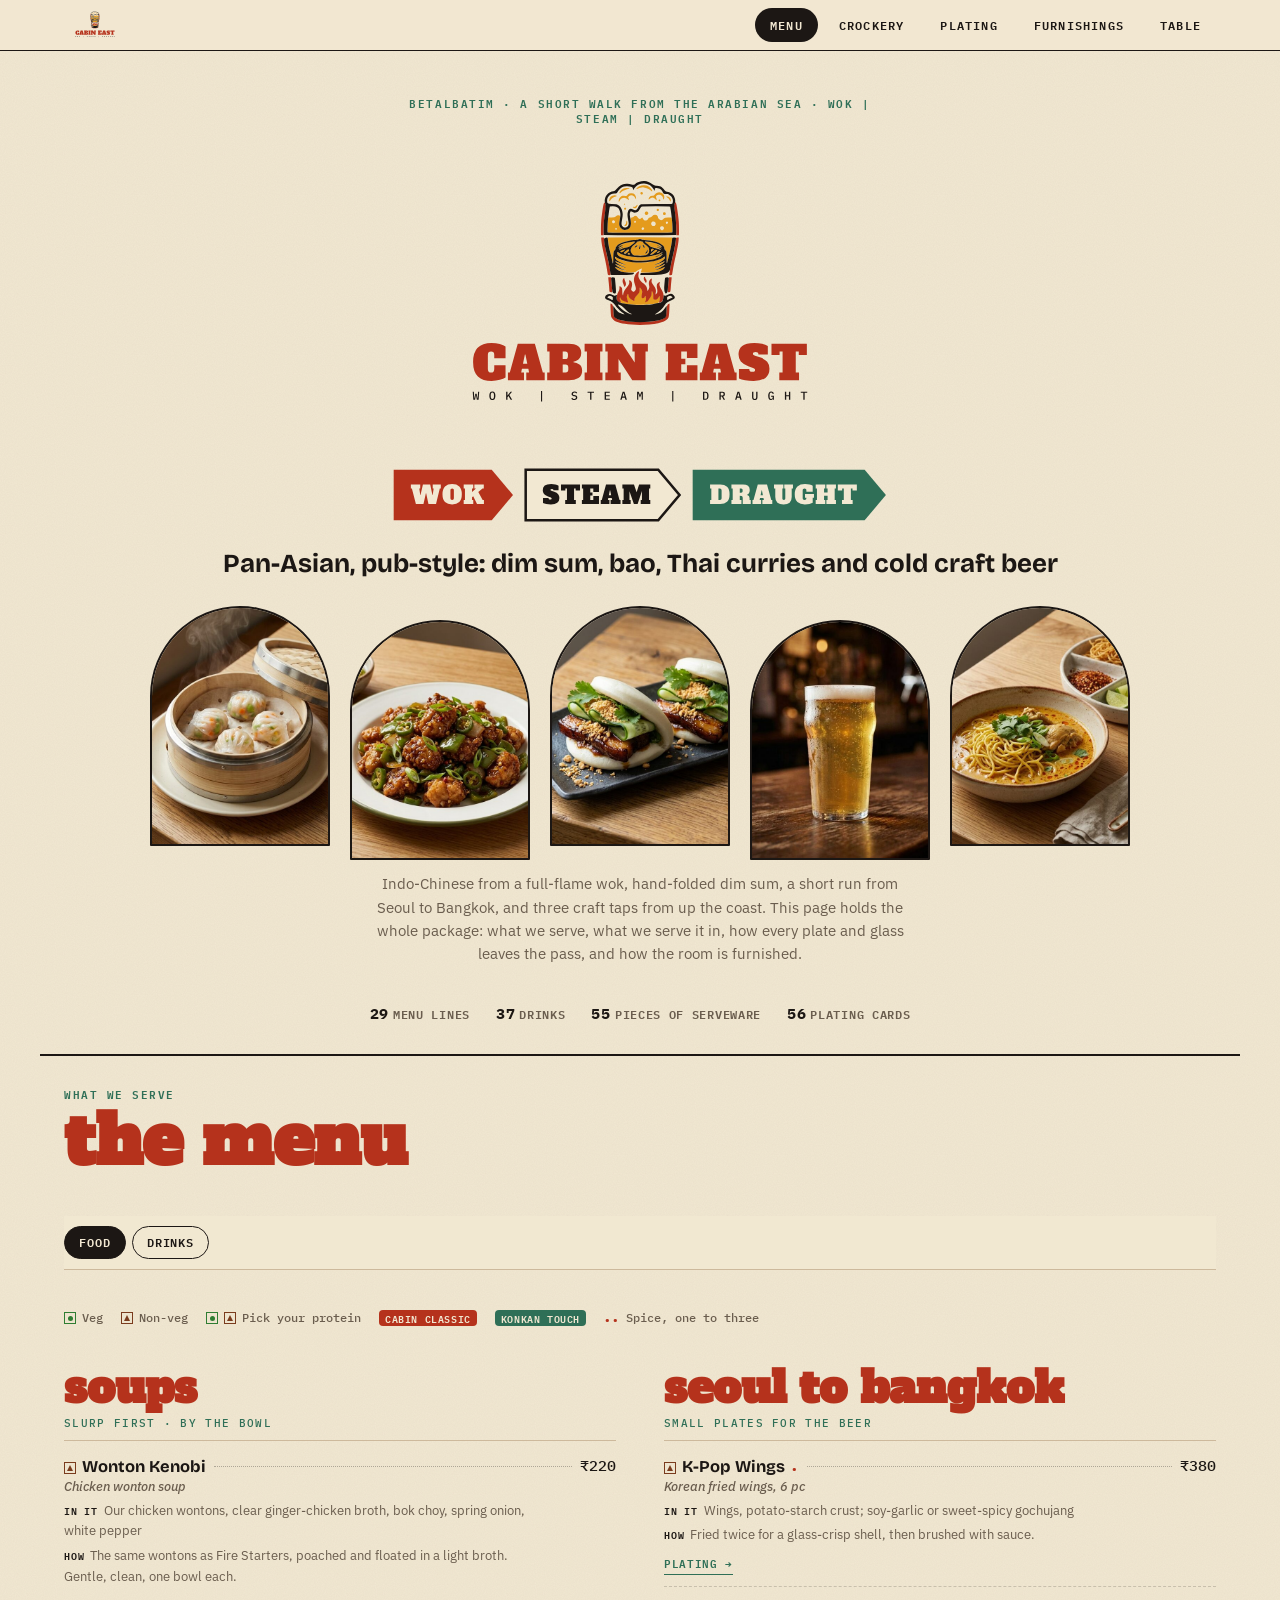
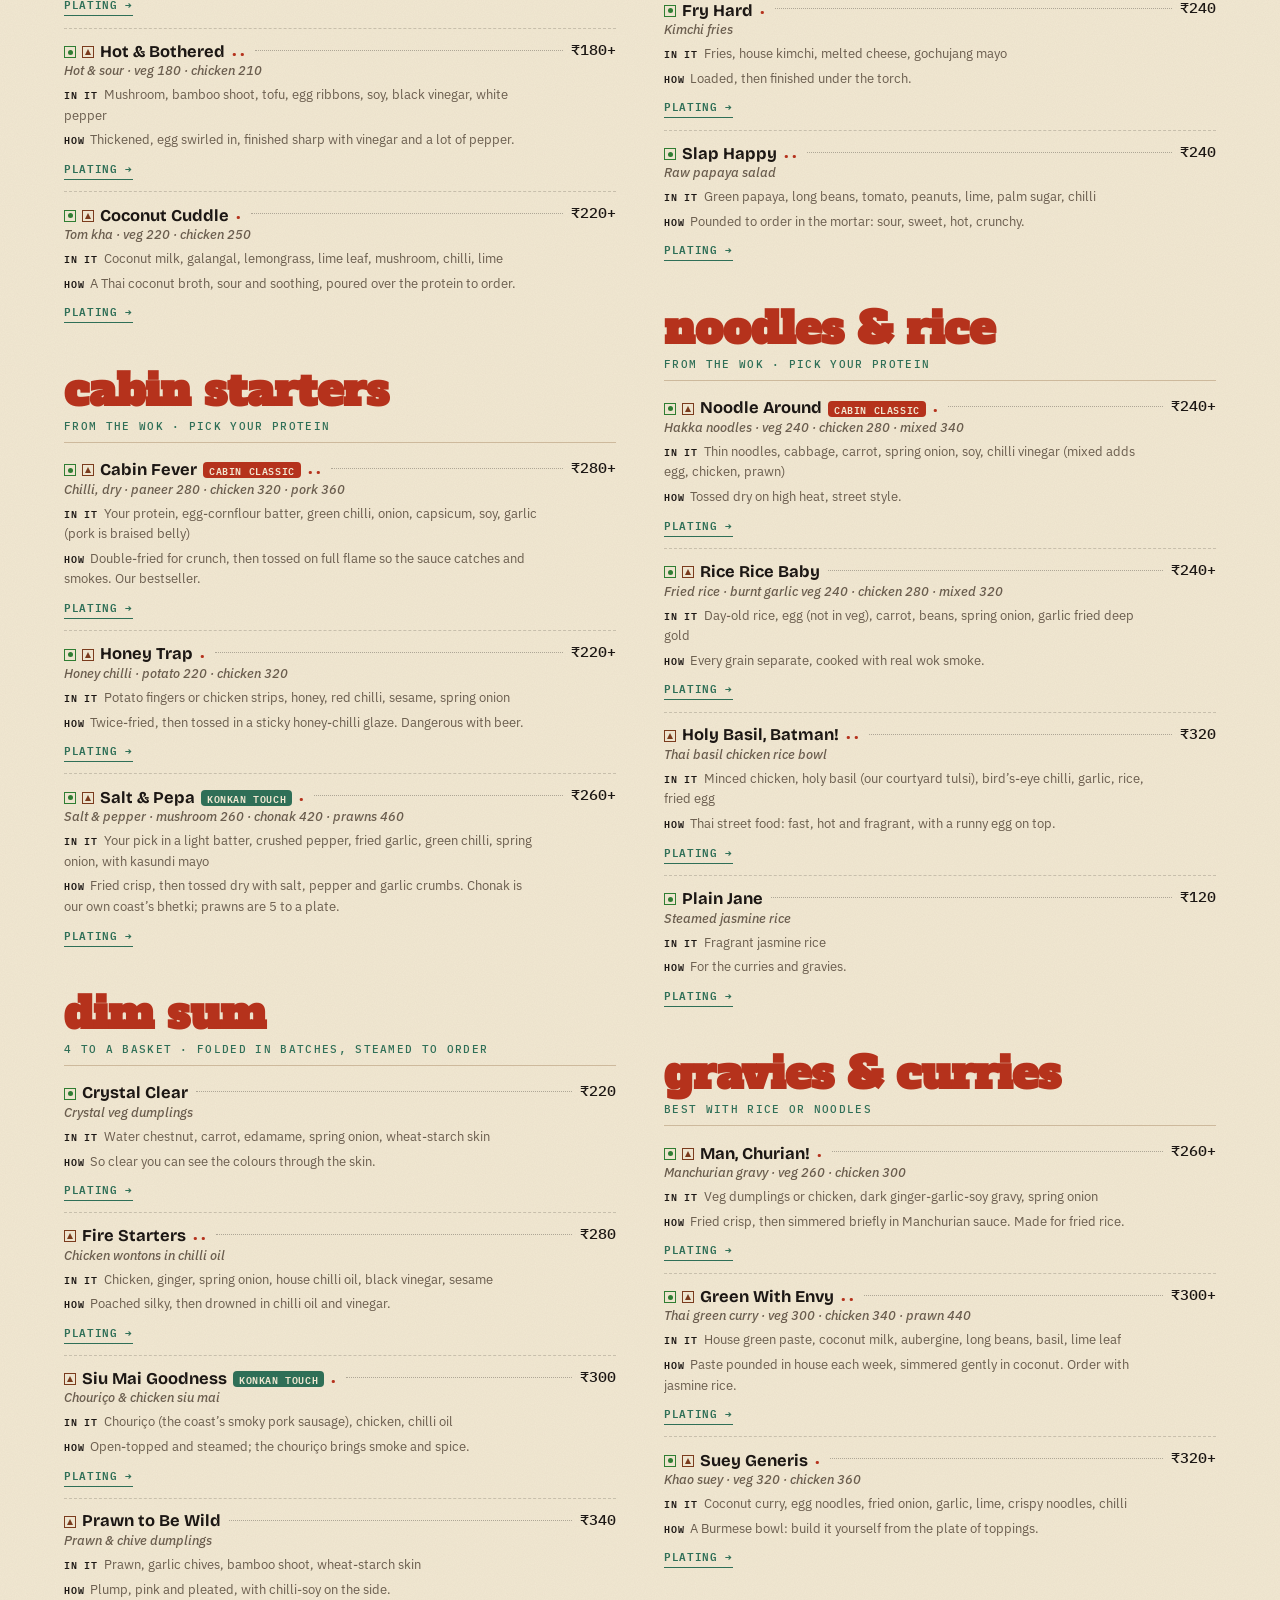
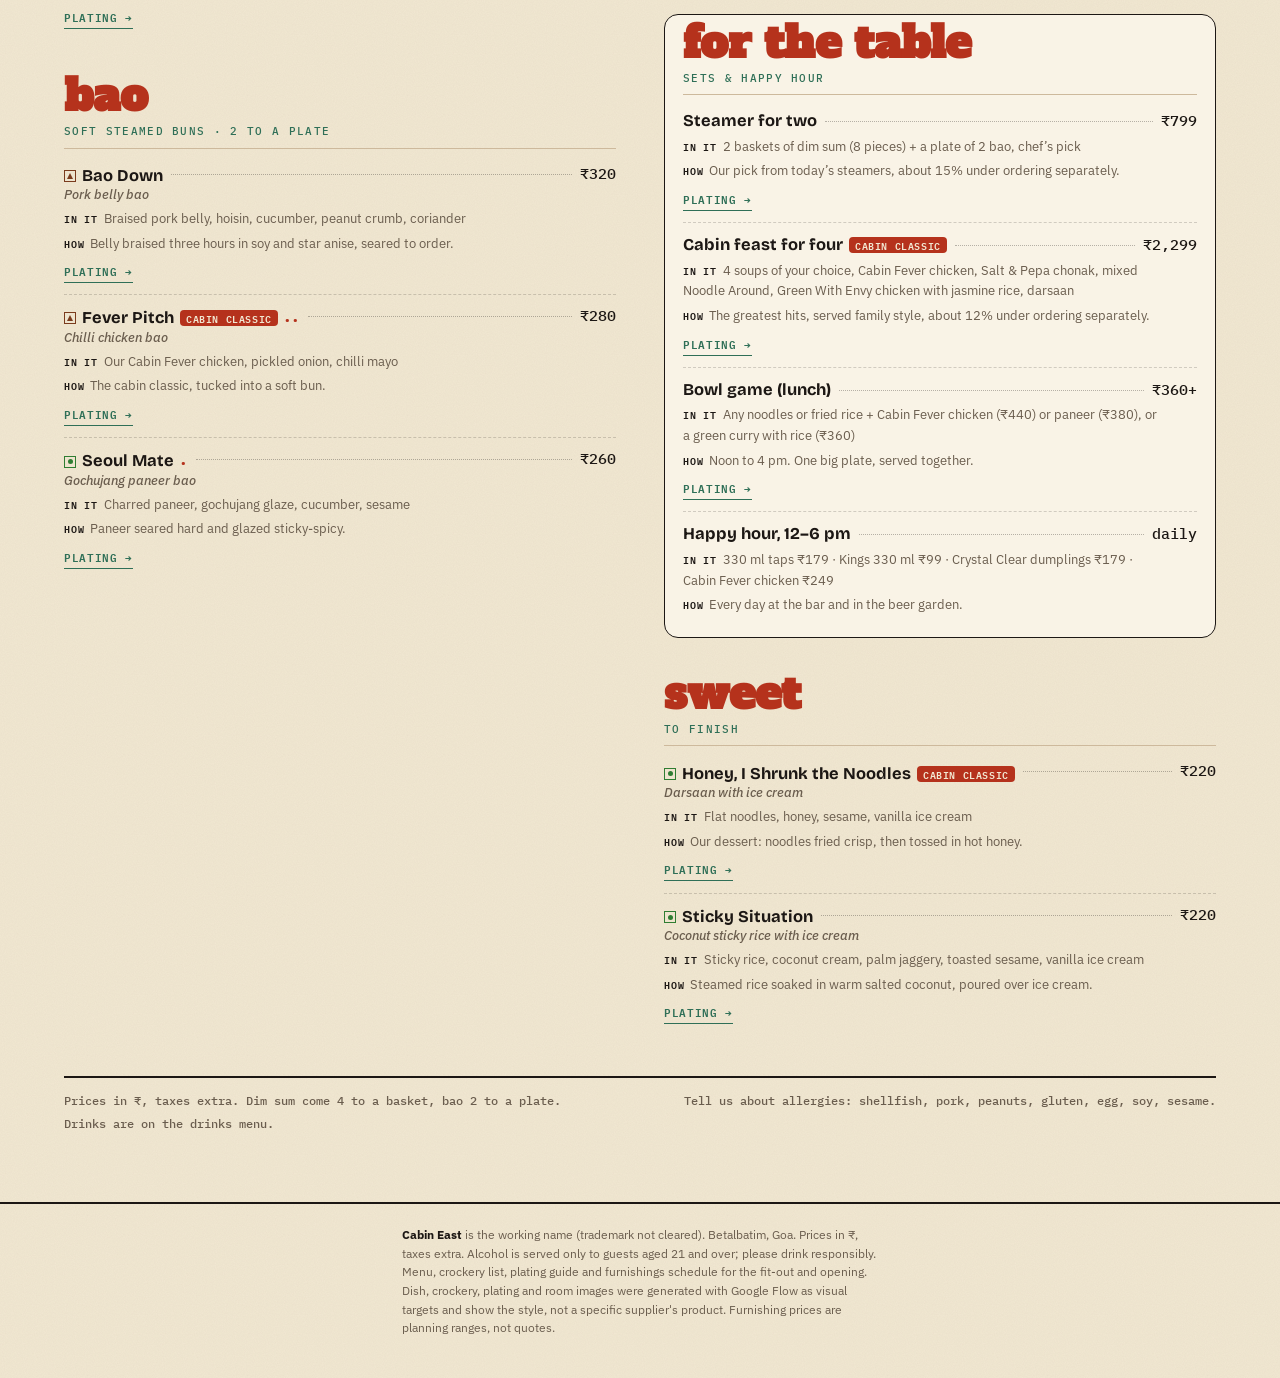
==== commit 2f2f6075: "STEAM plank colour back to Steam Cream #F2E8D2 on the Menu site, photo menus and PDFs Co-Authored-By" ====
--- a/index.html
+++ b/index.html
@@ -260,7 +260,7 @@
 
 <section class="hero wrap" aria-label="Introduction">
   <p class="eyebrow">Betalbatim · a short walk from the Arabian Sea · Wok | Steam | Draught</p>
-  <h1><svg role="img" aria-label="Cabin East" xmlns="http://www.w3.org/2000/svg" viewBox="0 0 796 592"><g transform="translate(315.53 56.00) scale(0.30896)"><path d="M133.5 787.0Q133.0 796.0 134.5 801.0Q136.0 806.0 138.0 809.5Q140.0 813.0 143.0 815.0Q146.0 817.0 168.0 821.0Q190.0 825.0 212.0 827.0Q234.0 829.0 275.0 828.5Q316.0 828.0 348.0 823.5Q380.0 819.0 386.0 816.5Q392.0 814.0 396.0 803.0Q400.0 792.0 398.5 780.5Q397.0 769.0 395.0 769.0Q393.0 769.0 390.5 775.0Q388.0 781.0 383.5 785.5Q379.0 790.0 374.5 792.0Q370.0 794.0 365.5 793.5Q361.0 793.0 358.0 789.0Q355.0 785.0 355.5 769.0Q356.0 753.0 352.5 745.5Q349.0 738.0 347.0 736.0Q345.0 734.0 343.5 734.0Q342.0 734.0 343.0 744.0Q344.0 754.0 342.5 760.5Q341.0 767.0 338.5 772.0Q336.0 777.0 326.5 789.5Q317.0 802.0 310.0 806.5Q303.0 811.0 305.5 804.0Q308.0 797.0 308.0 789.0Q308.0 781.0 305.5 774.5Q303.0 768.0 301.0 768.0Q299.0 768.0 298.0 772.5Q297.0 777.0 293.0 780.5Q289.0 784.0 287.0 784.0Q285.0 784.0 282.5 782.0Q280.0 780.0 279.0 776.0Q278.0 772.0 280.5 760.0Q283.0 748.0 282.5 741.0Q282.0 734.0 279.5 728.0Q277.0 722.0 271.5 715.5Q266.0 709.0 264.0 709.0Q262.0 709.0 263.5 718.0Q265.0 727.0 263.5 735.0Q262.0 743.0 259.0 748.0Q256.0 753.0 245.0 764.5Q234.0 776.0 232.0 781.0Q230.0 786.0 230.0 796.0Q230.0 806.0 218.5 797.5Q207.0 789.0 201.5 783.5Q196.0 778.0 193.5 771.5Q191.0 765.0 190.5 757.5Q190.0 750.0 188.5 750.0Q187.0 750.0 183.0 758.5Q179.0 767.0 179.0 775.5Q179.0 784.0 183.0 795.5Q187.0 807.0 186.0 809.5Q185.0 812.0 169.0 805.5Q153.0 799.0 147.5 794.0Q142.0 789.0 140.0 783.5Q138.0 778.0 136.0 778.0Q134.0 778.0 133.5 787.0ZM105.0 511.5Q103.0 512.0 103.5 518.0Q104.0 524.0 112.5 532.0Q121.0 540.0 133.0 546.5Q145.0 553.0 159.5 558.0Q174.0 563.0 171.5 563.5Q169.0 564.0 160.5 562.0Q152.0 560.0 142.0 556.5Q132.0 553.0 120.0 546.5Q108.0 540.0 106.5 540.0Q105.0 540.0 105.5 543.0Q106.0 546.0 115.0 553.5Q124.0 561.0 134.5 566.5Q145.0 572.0 159.0 577.0Q173.0 582.0 168.5 582.0Q164.0 582.0 150.5 578.0Q137.0 574.0 121.0 566.5Q105.0 559.0 105.5 562.0Q106.0 565.0 116.5 573.5Q127.0 582.0 137.0 587.0Q147.0 592.0 162.0 597.0Q177.0 602.0 174.5 602.5Q172.0 603.0 160.0 600.0Q148.0 597.0 138.5 593.5Q129.0 590.0 118.5 584.0Q108.0 578.0 106.0 578.0Q104.0 578.0 105.0 582.0Q106.0 586.0 111.0 591.0Q116.0 596.0 128.0 602.5Q140.0 609.0 149.0 612.0Q158.0 615.0 195.5 615.0Q233.0 615.0 241.0 608.0Q249.0 601.0 263.0 594.5Q277.0 588.0 279.0 588.5Q281.0 589.0 277.0 599.5Q273.0 610.0 273.5 612.5Q274.0 615.0 325.0 615.0Q376.0 615.0 387.5 611.0Q399.0 607.0 406.5 603.0Q414.0 599.0 418.0 596.0Q422.0 593.0 426.0 588.0Q430.0 583.0 430.0 580.5Q430.0 578.0 428.0 578.0Q426.0 578.0 412.0 585.5Q398.0 593.0 382.5 597.5Q367.0 602.0 364.5 601.5Q362.0 601.0 374.5 596.5Q387.0 592.0 398.0 586.5Q409.0 581.0 418.5 573.0Q428.0 565.0 428.5 562.0Q429.0 559.0 412.0 567.0Q395.0 575.0 378.5 579.5Q362.0 584.0 360.0 583.5Q358.0 583.0 370.0 579.0Q382.0 575.0 395.5 568.5Q409.0 562.0 418.0 554.5Q427.0 547.0 428.0 543.5Q429.0 540.0 414.5 547.0Q400.0 554.0 385.5 558.5Q371.0 563.0 364.0 563.5Q357.0 564.0 373.0 558.5Q389.0 553.0 402.5 545.5Q416.0 538.0 422.0 532.5Q428.0 527.0 429.5 524.0Q431.0 521.0 430.5 516.0Q430.0 511.0 428.5 511.0Q427.0 511.0 421.0 515.5Q415.0 520.0 407.0 524.0Q399.0 528.0 378.0 534.5Q357.0 541.0 338.5 544.0Q320.0 547.0 296.0 548.5Q272.0 550.0 248.5 549.0Q225.0 548.0 201.0 544.5Q177.0 541.0 161.0 536.5Q145.0 532.0 136.5 528.5Q128.0 525.0 117.5 518.0Q107.0 511.0 105.0 511.5ZM189.5 487.5Q186.0 491.0 186.0 493.0Q186.0 495.0 193.5 495.5Q201.0 496.0 201.0 494.0Q201.0 492.0 198.5 488.0Q196.0 484.0 194.5 484.0Q193.0 484.0 189.5 487.5ZM118.0 479.5Q116.0 480.0 116.0 484.0Q116.0 488.0 117.5 493.0Q119.0 498.0 123.5 502.5Q128.0 507.0 139.0 513.0Q150.0 519.0 170.5 525.0Q191.0 531.0 216.5 534.0Q242.0 537.0 275.0 536.5Q308.0 536.0 330.5 532.5Q353.0 529.0 365.0 525.5Q377.0 522.0 386.0 518.0Q395.0 514.0 402.0 509.5Q409.0 505.0 412.5 500.5Q416.0 496.0 416.0 494.5Q416.0 493.0 414.5 493.0Q413.0 493.0 404.5 498.5Q396.0 504.0 385.5 508.0Q375.0 512.0 373.0 511.5Q371.0 511.0 386.5 503.5Q402.0 496.0 407.5 491.0Q413.0 486.0 413.5 484.0Q414.0 482.0 412.5 482.0Q411.0 482.0 397.0 489.5Q383.0 497.0 359.5 503.0Q336.0 509.0 312.5 511.5Q289.0 514.0 267.5 514.0Q246.0 514.0 225.5 512.0Q205.0 510.0 186.0 506.0Q167.0 502.0 154.5 497.5Q142.0 493.0 134.5 489.0Q127.0 485.0 123.5 482.0Q120.0 479.0 118.0 479.5ZM397.5 477.0Q398.0 475.0 397.0 474.0Q396.0 473.0 392.0 473.5Q388.0 474.0 384.0 478.0Q380.0 482.0 380.0 483.5Q380.0 485.0 388.5 482.0Q397.0 479.0 397.5 477.0ZM381.0 469.0Q381.0 467.0 377.5 465.5Q374.0 464.0 370.5 464.5Q367.0 465.0 353.5 477.0Q340.0 489.0 337.5 492.5Q335.0 496.0 339.0 496.5Q343.0 497.0 350.0 495.0Q357.0 493.0 369.0 482.0Q381.0 471.0 381.0 469.0ZM170.0 464.0Q170.0 462.0 156.0 466.5Q142.0 471.0 139.5 472.5Q137.0 474.0 136.5 476.0Q136.0 478.0 139.0 480.0Q142.0 482.0 146.0 482.5Q150.0 483.0 160.0 474.5Q170.0 466.0 170.0 464.0ZM357.5 461.5Q357.0 459.0 351.0 458.0Q345.0 457.0 343.0 458.5Q341.0 460.0 341.0 468.5Q341.0 477.0 349.5 470.5Q358.0 464.0 357.5 461.5ZM194.5 465.0Q195.0 458.0 193.0 457.5Q191.0 457.0 176.0 470.5Q161.0 484.0 161.0 486.0Q161.0 488.0 167.0 489.5Q173.0 491.0 180.5 485.0Q188.0 479.0 191.0 475.5Q194.0 472.0 194.5 465.0ZM310.0 411.5Q300.0 411.0 300.0 413.0Q300.0 415.0 309.0 421.5Q318.0 428.0 325.5 436.0Q333.0 444.0 349.5 447.5Q366.0 451.0 377.5 455.0Q389.0 459.0 394.5 462.0Q400.0 465.0 402.0 465.0Q404.0 465.0 402.0 462.0Q400.0 459.0 389.0 453.0Q378.0 447.0 379.5 446.5Q381.0 446.0 391.5 450.5Q402.0 455.0 404.0 455.0Q406.0 455.0 406.0 453.5Q406.0 452.0 404.0 450.0Q402.0 448.0 390.5 441.5Q379.0 435.0 380.5 434.5Q382.0 434.0 393.5 439.5Q405.0 445.0 407.0 445.0Q409.0 445.0 409.0 443.5Q409.0 442.0 404.0 438.0Q399.0 434.0 389.0 429.5Q379.0 425.0 367.0 421.5Q355.0 418.0 337.5 415.0Q320.0 412.0 310.0 411.5ZM234.0 413.0Q234.0 411.0 224.0 411.5Q214.0 412.0 196.5 415.0Q179.0 418.0 158.0 425.5Q137.0 433.0 131.0 437.5Q125.0 442.0 125.0 443.5Q125.0 445.0 127.0 445.0Q129.0 445.0 139.0 440.0Q149.0 435.0 152.0 435.0Q155.0 435.0 143.5 441.5Q132.0 448.0 130.0 450.0Q128.0 452.0 128.0 453.5Q128.0 455.0 130.0 455.0Q132.0 455.0 142.5 450.5Q153.0 446.0 154.5 446.5Q156.0 447.0 145.0 453.0Q134.0 459.0 132.0 462.0Q130.0 465.0 132.0 465.0Q134.0 465.0 149.5 458.5Q165.0 452.0 183.0 448.0Q201.0 444.0 208.0 436.5Q215.0 429.0 222.0 424.5Q229.0 420.0 231.5 417.5Q234.0 415.0 234.0 413.0ZM216.0 442.5Q211.0 448.0 208.5 454.5Q206.0 461.0 206.5 471.0Q207.0 481.0 209.5 485.5Q212.0 490.0 219.0 495.5Q226.0 501.0 235.0 502.0Q244.0 503.0 274.5 502.5Q305.0 502.0 311.0 498.5Q317.0 495.0 322.0 487.5Q327.0 480.0 327.5 471.0Q328.0 462.0 324.0 453.0Q320.0 444.0 316.5 440.5Q313.0 437.0 306.5 433.0Q300.0 429.0 294.5 423.5Q289.0 418.0 286.5 413.5Q284.0 409.0 280.0 410.5Q276.0 412.0 272.0 408.0Q268.0 404.0 263.0 408.0Q258.0 412.0 253.0 411.0Q248.0 410.0 245.0 416.0Q242.0 422.0 231.5 429.5Q221.0 437.0 216.0 442.5ZM314.0 468.0Q316.0 460.0 317.5 464.5Q319.0 469.0 317.5 475.0Q316.0 481.0 311.5 485.5Q307.0 490.0 303.0 491.5Q299.0 493.0 298.5 492.5Q298.0 492.0 302.0 488.5Q306.0 485.0 309.0 480.5Q312.0 476.0 314.0 468.0ZM241.5 439.0Q251.0 431.0 251.5 432.5Q252.0 434.0 249.5 438.5Q247.0 443.0 244.0 446.0Q241.0 449.0 239.0 450.0Q237.0 451.0 235.5 450.5Q234.0 450.0 233.0 448.5Q232.0 447.0 241.5 439.0ZM282.5 431.0Q283.0 430.0 286.5 432.0Q290.0 434.0 293.0 437.5Q296.0 441.0 297.0 443.5Q298.0 446.0 297.0 449.0Q296.0 452.0 294.5 452.0Q293.0 452.0 291.5 450.5Q290.0 449.0 288.5 444.0Q287.0 439.0 284.5 435.5Q282.0 432.0 282.5 431.0ZM265.0 437.5Q266.0 430.0 268.0 434.0Q270.0 438.0 270.5 443.0Q271.0 448.0 269.5 452.5Q268.0 457.0 265.5 459.0Q263.0 461.0 261.0 458.5Q259.0 456.0 261.5 450.5Q264.0 445.0 265.0 437.5ZM55.0 383.0Q54.0 384.0 57.5 412.0Q61.0 440.0 73.5 494.0Q86.0 548.0 88.0 548.0Q90.0 548.0 90.5 515.0Q91.0 482.0 94.0 476.0Q97.0 470.0 101.5 465.0Q106.0 460.0 106.0 455.5Q106.0 451.0 107.5 447.5Q109.0 444.0 114.0 438.5Q119.0 433.0 128.5 427.0Q138.0 421.0 151.5 416.0Q165.0 411.0 187.0 406.5Q209.0 402.0 227.5 400.0Q246.0 398.0 251.0 398.5Q256.0 399.0 260.0 396.0Q264.0 393.0 267.0 393.0Q270.0 393.0 273.5 395.5Q277.0 398.0 301.5 400.0Q326.0 402.0 342.0 405.0Q358.0 408.0 373.5 413.0Q389.0 418.0 401.5 425.0Q414.0 432.0 419.5 438.0Q425.0 444.0 426.5 447.5Q428.0 451.0 428.0 455.5Q428.0 460.0 432.5 465.0Q437.0 470.0 440.0 475.5Q443.0 481.0 443.5 515.0Q444.0 549.0 446.0 549.0Q448.0 549.0 460.5 495.0Q473.0 441.0 476.0 421.0Q479.0 401.0 479.5 392.5Q480.0 384.0 479.0 383.0Q478.0 382.0 267.0 382.0Q56.0 382.0 55.0 383.0ZM183.0 278.0Q182.0 273.0 180.0 273.0Q178.0 273.0 176.5 282.0Q175.0 291.0 173.0 294.5Q171.0 298.0 167.5 301.0Q164.0 304.0 164.5 306.0Q165.0 308.0 171.0 307.0Q177.0 306.0 180.0 302.0Q183.0 298.0 183.5 290.5Q184.0 283.0 183.0 278.0ZM479.0 276.0Q477.0 253.0 476.0 252.0Q475.0 251.0 452.0 251.0Q429.0 251.0 424.5 258.0Q420.0 265.0 416.0 267.0Q412.0 269.0 407.5 269.0Q403.0 269.0 396.5 265.0Q390.0 261.0 388.0 257.0Q386.0 253.0 385.5 248.5Q385.0 244.0 381.5 240.0Q378.0 236.0 375.5 235.0Q373.0 234.0 366.5 234.0Q360.0 234.0 356.5 235.5Q353.0 237.0 347.5 244.0Q342.0 251.0 333.5 251.0Q325.0 251.0 323.0 256.5Q321.0 262.0 318.0 265.5Q315.0 269.0 311.5 270.5Q308.0 272.0 303.5 272.0Q299.0 272.0 293.0 267.5Q287.0 263.0 285.0 257.0Q283.0 251.0 282.0 251.0Q281.0 251.0 277.0 255.5Q273.0 260.0 268.0 261.0Q263.0 262.0 258.0 258.5Q253.0 255.0 250.0 248.5Q247.0 242.0 240.5 241.0Q234.0 240.0 231.5 241.0Q229.0 242.0 225.5 246.5Q222.0 251.0 212.5 251.5Q203.0 252.0 206.0 272.0Q209.0 292.0 207.5 299.5Q206.0 307.0 203.0 312.5Q200.0 318.0 192.0 324.5Q184.0 331.0 179.0 332.5Q174.0 334.0 168.0 334.0Q162.0 334.0 153.5 330.0Q145.0 326.0 139.0 318.5Q133.0 311.0 131.0 304.0Q129.0 297.0 129.0 291.0Q129.0 285.0 132.5 268.5Q136.0 252.0 136.0 246.5Q136.0 241.0 133.5 239.0Q131.0 237.0 125.0 236.5Q119.0 236.0 115.0 237.5Q111.0 239.0 106.5 245.0Q102.0 251.0 80.5 251.0Q59.0 251.0 58.0 252.0Q57.0 253.0 55.0 277.0Q53.0 301.0 53.0 325.5Q53.0 350.0 54.0 351.0Q55.0 352.0 267.0 352.0Q479.0 352.0 480.0 351.0Q481.0 350.0 481.0 324.5Q481.0 299.0 479.0 276.0ZM105.5 322.0Q108.0 320.0 110.0 320.5Q112.0 321.0 114.0 323.5Q116.0 326.0 112.5 330.0Q109.0 334.0 105.5 331.0Q102.0 328.0 102.5 326.0Q103.0 324.0 105.5 322.0ZM281.0 318.5Q284.0 316.0 287.0 316.5Q290.0 317.0 292.5 320.0Q295.0 323.0 294.5 326.0Q294.0 329.0 291.0 331.5Q288.0 334.0 285.0 333.5Q282.0 333.0 279.5 330.0Q277.0 327.0 277.5 324.0Q278.0 321.0 281.0 318.5ZM405.0 311.0Q409.0 308.0 414.5 309.0Q420.0 310.0 423.0 314.0Q426.0 318.0 425.0 323.5Q424.0 329.0 421.5 331.5Q419.0 334.0 416.0 335.0Q413.0 336.0 409.5 335.0Q406.0 334.0 402.5 329.5Q399.0 325.0 400.0 319.5Q401.0 314.0 405.0 311.0ZM441.5 280.0Q444.0 278.0 446.5 278.5Q449.0 279.0 451.5 282.5Q454.0 286.0 450.5 290.0Q447.0 294.0 445.0 294.0Q443.0 294.0 440.0 290.5Q437.0 287.0 438.0 284.5Q439.0 282.0 441.5 280.0ZM350.5 278.5Q354.0 277.0 358.5 278.0Q363.0 279.0 366.0 282.0Q369.0 285.0 370.5 289.0Q372.0 293.0 370.5 297.0Q369.0 301.0 366.0 304.0Q363.0 307.0 360.0 308.0Q357.0 309.0 352.0 307.5Q347.0 306.0 343.5 301.0Q340.0 296.0 341.0 290.5Q342.0 285.0 344.5 282.5Q347.0 280.0 350.5 278.5ZM230.5 276.0Q234.0 272.0 237.5 275.0Q241.0 278.0 240.5 280.5Q240.0 283.0 237.5 285.0Q235.0 287.0 232.5 286.0Q230.0 285.0 228.5 282.5Q227.0 280.0 230.5 276.0ZM86.0 271.5Q89.0 269.0 93.0 269.5Q97.0 270.0 100.0 274.0Q103.0 278.0 102.0 281.5Q101.0 285.0 98.0 287.5Q95.0 290.0 91.5 289.5Q88.0 289.0 85.0 285.5Q82.0 282.0 82.5 278.0Q83.0 274.0 86.0 271.5ZM427.0 216.5Q422.0 217.0 420.5 219.0Q419.0 221.0 419.5 226.5Q420.0 232.0 422.0 233.5Q424.0 235.0 429.5 234.5Q435.0 234.0 436.5 232.0Q438.0 230.0 437.5 225.0Q437.0 220.0 434.5 218.0Q432.0 216.0 427.0 216.5ZM312.5 212.0Q308.0 211.0 304.0 213.5Q300.0 216.0 299.0 221.5Q298.0 227.0 300.5 230.5Q303.0 234.0 308.5 235.0Q314.0 236.0 318.0 232.5Q322.0 229.0 322.0 224.0Q322.0 219.0 319.5 216.0Q317.0 213.0 312.5 212.0ZM385.0 194.0Q382.0 194.0 380.0 195.5Q378.0 197.0 377.5 200.5Q377.0 204.0 379.5 206.5Q382.0 209.0 385.0 209.0Q388.0 209.0 390.0 207.0Q392.0 205.0 392.0 201.5Q392.0 198.0 390.0 196.0Q388.0 194.0 385.0 194.0ZM169.0 186.0Q166.0 186.0 164.0 188.0Q162.0 190.0 162.0 193.0Q162.0 196.0 164.5 198.0Q167.0 200.0 169.0 200.0Q171.0 200.0 173.0 198.5Q175.0 197.0 175.5 193.5Q176.0 190.0 174.0 188.0Q172.0 186.0 169.0 186.0ZM251.0 170.5Q251.0 168.0 249.5 168.0Q248.0 168.0 242.5 173.5Q237.0 179.0 233.5 180.5Q230.0 182.0 224.5 181.0Q219.0 180.0 219.0 182.0Q219.0 184.0 224.5 187.5Q230.0 191.0 234.0 191.0Q238.0 191.0 241.5 188.5Q245.0 186.0 248.0 179.5Q251.0 173.0 251.0 170.5ZM163.5 160.5Q161.0 161.0 160.5 163.5Q160.0 166.0 163.0 167.0Q166.0 168.0 167.0 165.0Q168.0 162.0 167.0 161.0Q166.0 160.0 163.5 160.5ZM397.0 132.5Q393.0 132.0 391.5 133.5Q390.0 135.0 390.0 137.5Q390.0 140.0 392.0 142.0Q394.0 144.0 397.0 143.5Q400.0 143.0 401.0 141.5Q402.0 140.0 401.5 136.5Q401.0 133.0 397.0 132.5ZM448.5 112.0Q441.0 111.0 441.0 113.0Q441.0 115.0 445.0 117.0Q449.0 119.0 454.5 124.5Q460.0 130.0 463.5 138.0Q467.0 146.0 468.5 146.0Q470.0 146.0 470.5 139.0Q471.0 132.0 468.5 126.5Q466.0 121.0 461.0 117.0Q456.0 113.0 448.5 112.0ZM113.0 110.0Q113.0 108.0 109.0 106.5Q105.0 105.0 98.5 105.0Q92.0 105.0 85.0 108.0Q78.0 111.0 75.0 113.5Q72.0 116.0 69.0 120.5Q66.0 125.0 64.5 134.0Q63.0 143.0 65.5 143.5Q68.0 144.0 70.5 138.5Q73.0 133.0 79.0 127.0Q85.0 121.0 93.5 117.0Q102.0 113.0 107.5 112.5Q113.0 112.0 113.0 110.0ZM240.5 119.0Q240.0 111.0 234.5 103.5Q229.0 96.0 223.5 93.5Q218.0 91.0 209.5 91.0Q201.0 91.0 195.5 93.5Q190.0 96.0 184.5 103.5Q179.0 111.0 172.0 109.0Q165.0 107.0 160.0 107.0Q155.0 107.0 151.0 108.0Q147.0 109.0 142.0 112.0Q137.0 115.0 132.0 122.5Q127.0 130.0 126.5 139.0Q126.0 148.0 128.0 148.0Q130.0 148.0 132.0 142.5Q134.0 137.0 137.5 133.0Q141.0 129.0 148.5 125.0Q156.0 121.0 162.0 121.0Q168.0 121.0 174.5 124.0Q181.0 127.0 185.5 131.5Q190.0 136.0 191.5 136.0Q193.0 136.0 193.5 133.5Q194.0 131.0 191.0 124.5Q188.0 118.0 191.0 114.0Q194.0 110.0 198.5 107.5Q203.0 105.0 207.5 104.5Q212.0 104.0 218.5 106.5Q225.0 109.0 228.5 112.5Q232.0 116.0 234.5 122.0Q237.0 128.0 239.0 127.5Q241.0 127.0 240.5 119.0ZM427.5 114.5Q427.0 107.0 425.0 103.0Q423.0 99.0 418.5 94.5Q414.0 90.0 408.0 87.5Q402.0 85.0 394.0 85.0Q386.0 85.0 380.0 87.5Q374.0 90.0 369.5 94.5Q365.0 99.0 362.5 103.5Q360.0 108.0 352.0 107.5Q344.0 107.0 338.5 109.5Q333.0 112.0 329.0 117.0Q325.0 122.0 324.5 127.0Q324.0 132.0 325.5 132.0Q327.0 132.0 331.5 127.5Q336.0 123.0 343.0 121.0Q350.0 119.0 356.0 121.0Q362.0 123.0 366.0 127.0Q370.0 131.0 371.5 134.0Q373.0 137.0 375.0 137.0Q377.0 137.0 377.0 132.0Q377.0 127.0 374.0 120.0Q371.0 113.0 375.5 108.5Q380.0 104.0 383.0 102.5Q386.0 101.0 390.5 100.5Q395.0 100.0 400.5 102.0Q406.0 104.0 411.0 108.5Q416.0 113.0 418.0 118.0Q420.0 123.0 420.0 128.0Q420.0 133.0 422.0 133.0Q424.0 133.0 426.0 127.5Q428.0 122.0 427.5 114.5ZM278.0 83.0Q274.0 83.0 272.0 85.0Q270.0 87.0 270.0 91.0Q270.0 95.0 272.5 97.5Q275.0 100.0 278.0 100.0Q281.0 100.0 283.5 98.0Q286.0 96.0 286.5 92.0Q287.0 88.0 284.5 85.5Q282.0 83.0 278.0 83.0ZM198.0 61.0Q198.0 59.0 192.5 57.5Q187.0 56.0 178.5 56.0Q170.0 56.0 164.5 57.5Q159.0 59.0 153.0 62.5Q147.0 66.0 142.0 71.0Q137.0 76.0 134.0 81.5Q131.0 87.0 131.0 89.0Q131.0 91.0 132.5 91.5Q134.0 92.0 140.5 86.0Q147.0 80.0 156.0 75.0Q165.0 70.0 173.0 67.5Q181.0 65.0 189.5 64.0Q198.0 63.0 198.0 61.0ZM247.0 56.5Q243.0 61.0 243.0 62.5Q243.0 64.0 245.0 64.0Q247.0 64.0 251.0 61.5Q255.0 59.0 262.5 56.5Q270.0 54.0 277.5 53.0Q285.0 52.0 291.5 52.5Q298.0 53.0 311.0 57.5Q324.0 62.0 334.5 70.5Q345.0 79.0 346.5 79.0Q348.0 79.0 348.0 76.5Q348.0 74.0 346.0 70.0Q344.0 66.0 338.0 59.0Q332.0 52.0 323.5 47.0Q315.0 42.0 310.0 40.5Q305.0 39.0 295.0 38.5Q285.0 38.0 276.5 40.0Q268.0 42.0 259.5 47.0Q251.0 52.0 247.0 56.5Z" fill="#E49B1D" fill-rule="evenodd"/><path d="M73.0 819.5Q71.0 820.0 73.0 861.5Q75.0 903.0 77.5 909.5Q80.0 916.0 89.5 925.0Q99.0 934.0 107.5 938.0Q116.0 942.0 132.5 946.5Q149.0 951.0 167.5 954.0Q186.0 957.0 211.5 959.0Q237.0 961.0 267.0 961.0Q297.0 961.0 330.0 958.0Q363.0 955.0 387.5 949.5Q412.0 944.0 424.5 938.5Q437.0 933.0 445.0 925.5Q453.0 918.0 456.0 910.5Q459.0 903.0 461.0 861.5Q463.0 820.0 462.0 819.5Q461.0 819.0 452.5 824.5Q444.0 830.0 442.0 866.0Q440.0 902.0 436.0 907.5Q432.0 913.0 422.5 918.5Q413.0 924.0 397.5 928.5Q382.0 933.0 371.0 935.0Q360.0 937.0 328.5 940.0Q297.0 943.0 259.0 942.5Q221.0 942.0 187.0 937.5Q153.0 933.0 136.0 928.0Q119.0 923.0 112.0 919.0Q105.0 915.0 101.0 911.0Q97.0 907.0 95.0 902.5Q93.0 898.0 91.5 864.5Q90.0 831.0 82.5 825.0Q75.0 819.0 73.0 819.5ZM162.0 651.0Q160.0 651.0 156.0 657.5Q152.0 664.0 152.0 671.5Q152.0 679.0 156.5 688.5Q161.0 698.0 161.5 703.5Q162.0 709.0 164.0 709.5Q166.0 710.0 170.0 704.5Q174.0 699.0 174.5 692.0Q175.0 685.0 169.5 673.5Q164.0 662.0 164.0 656.5Q164.0 651.0 162.0 651.0ZM476.0 647.0Q475.0 646.0 467.5 646.0Q460.0 646.0 459.0 647.0Q458.0 648.0 454.0 691.0Q450.0 734.0 450.5 740.5Q451.0 747.0 458.5 745.5Q466.0 744.0 467.5 741.0Q469.0 738.0 470.5 715.0Q472.0 692.0 474.5 670.0Q477.0 648.0 476.0 647.0ZM66.5 646.0Q59.0 646.0 58.0 647.0Q57.0 648.0 60.0 675.5Q63.0 703.0 64.0 721.0Q65.0 739.0 66.5 741.5Q68.0 744.0 75.5 745.5Q83.0 747.0 83.5 740.0Q84.0 733.0 80.0 690.5Q76.0 648.0 75.0 647.0Q74.0 646.0 66.5 646.0ZM298.0 643.5Q296.0 643.0 294.0 647.0Q292.0 651.0 292.0 656.5Q292.0 662.0 297.0 669.5Q302.0 677.0 302.5 679.5Q303.0 682.0 305.0 682.5Q307.0 683.0 309.0 680.5Q311.0 678.0 311.0 671.5Q311.0 665.0 307.0 659.5Q303.0 654.0 301.5 649.0Q300.0 644.0 298.0 643.5ZM114.5 766.5Q112.0 776.0 112.5 785.0Q113.0 794.0 116.0 801.0Q119.0 808.0 127.0 811.0Q135.0 814.0 138.0 814.0Q141.0 814.0 141.0 812.0Q141.0 810.0 137.5 802.0Q134.0 794.0 134.0 788.0Q134.0 782.0 135.0 780.5Q136.0 779.0 138.5 785.0Q141.0 791.0 144.5 794.5Q148.0 798.0 167.0 806.0Q186.0 814.0 187.0 813.0Q188.0 812.0 188.0 808.5Q188.0 805.0 184.0 793.5Q180.0 782.0 180.0 775.5Q180.0 769.0 184.5 760.5Q189.0 752.0 189.5 759.5Q190.0 767.0 192.5 773.5Q195.0 780.0 200.0 785.0Q205.0 790.0 218.0 799.0Q231.0 808.0 231.0 798.0Q231.0 788.0 233.0 783.0Q235.0 778.0 246.0 766.5Q257.0 755.0 260.0 750.0Q263.0 745.0 264.5 738.5Q266.0 732.0 265.0 721.0Q264.0 710.0 270.0 717.0Q276.0 724.0 278.5 730.0Q281.0 736.0 281.5 741.0Q282.0 746.0 279.5 758.0Q277.0 770.0 277.0 774.0Q277.0 778.0 278.0 780.0Q279.0 782.0 281.0 783.5Q283.0 785.0 287.0 785.0Q291.0 785.0 294.5 782.0Q298.0 779.0 299.5 774.0Q301.0 769.0 302.5 771.0Q304.0 773.0 305.5 778.0Q307.0 783.0 307.0 789.0Q307.0 795.0 304.0 801.5Q301.0 808.0 301.0 810.0Q301.0 812.0 303.5 812.0Q306.0 812.0 311.0 809.0Q316.0 806.0 326.5 792.5Q337.0 779.0 339.5 774.0Q342.0 769.0 343.5 762.5Q345.0 756.0 344.5 746.0Q344.0 736.0 347.0 739.5Q350.0 743.0 352.5 749.0Q355.0 755.0 354.5 771.0Q354.0 787.0 356.5 790.5Q359.0 794.0 365.5 794.5Q372.0 795.0 376.5 793.0Q381.0 791.0 385.0 787.0Q389.0 783.0 391.5 777.0Q394.0 771.0 395.0 771.0Q396.0 771.0 397.5 780.5Q399.0 790.0 395.0 802.5Q391.0 815.0 395.5 814.5Q400.0 814.0 407.5 810.5Q415.0 807.0 419.0 794.0Q423.0 781.0 423.0 771.5Q423.0 762.0 420.5 752.5Q418.0 743.0 410.0 729.0Q402.0 715.0 399.0 707.5Q396.0 700.0 395.5 696.0Q395.0 692.0 397.0 686.5Q399.0 681.0 398.5 679.0Q398.0 677.0 393.0 679.0Q388.0 681.0 384.0 686.0Q380.0 691.0 379.0 694.0Q378.0 697.0 378.0 705.0Q378.0 713.0 380.0 721.0Q382.0 729.0 382.0 737.0Q382.0 745.0 380.5 748.5Q379.0 752.0 375.0 756.0Q371.0 760.0 370.0 759.5Q369.0 759.0 371.0 750.0Q373.0 741.0 372.5 734.5Q372.0 728.0 368.5 719.0Q365.0 710.0 358.5 702.0Q352.0 694.0 348.5 687.5Q345.0 681.0 344.0 677.0Q343.0 673.0 344.5 665.5Q346.0 658.0 345.5 656.5Q345.0 655.0 343.5 655.0Q342.0 655.0 338.5 657.5Q335.0 660.0 331.0 665.5Q327.0 671.0 326.0 681.0Q325.0 691.0 327.0 699.5Q329.0 708.0 328.5 713.0Q328.0 718.0 326.0 723.0Q324.0 728.0 320.5 732.0Q317.0 736.0 316.0 736.0Q315.0 736.0 315.0 729.0Q315.0 722.0 312.0 714.0Q309.0 706.0 303.0 699.0Q297.0 692.0 289.0 686.0Q281.0 680.0 275.0 674.0Q269.0 668.0 264.0 660.0Q259.0 652.0 257.5 645.0Q256.0 638.0 257.0 630.0Q258.0 622.0 260.0 615.0Q262.0 608.0 260.5 607.5Q259.0 607.0 253.5 610.5Q248.0 614.0 242.0 621.0Q236.0 628.0 231.5 639.0Q227.0 650.0 227.0 662.0Q227.0 674.0 233.5 694.5Q240.0 715.0 240.0 721.0Q240.0 727.0 238.0 731.0Q236.0 735.0 231.0 738.5Q226.0 742.0 223.0 742.0Q220.0 742.0 215.0 737.5Q210.0 733.0 209.0 729.0Q208.0 725.0 211.5 714.0Q215.0 703.0 215.0 694.0Q215.0 685.0 213.0 680.5Q211.0 676.0 206.5 671.5Q202.0 667.0 199.0 666.0Q196.0 665.0 195.5 668.0Q195.0 671.0 196.0 676.5Q197.0 682.0 196.0 686.5Q195.0 691.0 192.0 696.5Q189.0 702.0 176.5 717.5Q164.0 733.0 160.0 743.0Q156.0 753.0 156.0 759.5Q156.0 766.0 155.0 766.0Q154.0 766.0 152.0 760.0Q150.0 754.0 150.0 738.5Q150.0 723.0 148.0 719.0Q146.0 715.0 142.0 711.0Q138.0 707.0 134.0 706.0Q130.0 705.0 131.0 710.5Q132.0 716.0 131.0 724.0Q130.0 732.0 123.5 744.5Q117.0 757.0 114.5 766.5ZM523.0 384.0Q522.0 383.0 515.0 383.0Q508.0 383.0 506.5 385.0Q505.0 387.0 504.5 397.5Q504.0 408.0 500.5 430.0Q497.0 452.0 483.0 512.0Q469.0 572.0 464.5 600.5Q460.0 629.0 461.0 631.0Q462.0 633.0 469.5 633.0Q477.0 633.0 478.5 630.0Q480.0 627.0 485.0 594.0Q490.0 561.0 504.0 500.5Q518.0 440.0 521.0 412.5Q524.0 385.0 523.0 384.0ZM19.5 383.0Q12.0 383.0 11.0 384.0Q10.0 385.0 12.5 410.0Q15.0 435.0 29.0 495.5Q43.0 556.0 48.5 592.0Q54.0 628.0 55.5 630.5Q57.0 633.0 64.5 633.0Q72.0 633.0 73.0 630.5Q74.0 628.0 70.0 602.5Q66.0 577.0 50.5 509.0Q35.0 441.0 32.0 413.0Q29.0 385.0 28.0 384.0Q27.0 383.0 19.5 383.0ZM38.0 161.5Q34.0 152.0 32.0 152.5Q30.0 153.0 27.0 162.5Q24.0 172.0 18.5 210.0Q13.0 248.0 11.0 273.5Q9.0 299.0 9.0 333.0Q9.0 367.0 10.0 368.0Q11.0 369.0 18.0 369.0Q25.0 369.0 26.0 368.0Q27.0 367.0 27.0 335.5Q27.0 304.0 28.0 288.5Q29.0 273.0 35.5 226.5Q42.0 180.0 42.0 175.5Q42.0 171.0 38.0 161.5ZM502.0 151.5Q500.0 151.0 496.0 161.0Q492.0 171.0 492.0 175.0Q492.0 179.0 495.5 199.5Q499.0 220.0 503.0 261.5Q507.0 303.0 507.0 335.0Q507.0 367.0 508.0 368.0Q509.0 369.0 516.0 369.0Q523.0 369.0 524.0 368.0Q525.0 367.0 525.0 333.5Q525.0 300.0 523.5 279.0Q522.0 258.0 516.0 214.5Q510.0 171.0 507.0 161.5Q504.0 152.0 502.0 151.5Z" fill="#B5321C" fill-rule="evenodd"/><path d="M38.0 773.0Q36.0 777.0 36.5 781.0Q37.0 785.0 40.0 788.5Q43.0 792.0 59.5 799.0Q76.0 806.0 86.0 812.5Q96.0 819.0 103.5 830.5Q111.0 842.0 116.5 848.5Q122.0 855.0 132.5 864.5Q143.0 874.0 155.0 882.0Q167.0 890.0 166.0 891.0Q165.0 892.0 152.0 888.5Q139.0 885.0 131.5 881.5Q124.0 878.0 114.0 866.0Q104.0 854.0 98.5 845.5Q93.0 837.0 91.5 836.5Q90.0 836.0 91.5 867.5Q93.0 899.0 95.0 903.5Q97.0 908.0 100.5 911.5Q104.0 915.0 113.5 920.0Q123.0 925.0 137.5 929.0Q152.0 933.0 170.0 936.0Q188.0 939.0 212.0 941.0Q236.0 943.0 267.0 943.0Q298.0 943.0 326.0 940.5Q354.0 938.0 374.5 934.0Q395.0 930.0 404.5 927.0Q414.0 924.0 421.0 920.5Q428.0 917.0 432.0 913.5Q436.0 910.0 438.5 905.0Q441.0 900.0 442.5 868.0Q444.0 836.0 443.0 836.0Q442.0 836.0 436.0 845.0Q430.0 854.0 419.5 866.5Q409.0 879.0 390.0 885.5Q371.0 892.0 369.0 892.0Q367.0 892.0 366.5 891.0Q366.0 890.0 376.5 883.5Q387.0 877.0 394.5 871.0Q402.0 865.0 411.0 855.5Q420.0 846.0 429.0 832.5Q438.0 819.0 449.0 812.0Q460.0 805.0 475.5 798.5Q491.0 792.0 494.5 787.0Q498.0 782.0 497.0 777.0Q496.0 772.0 489.5 765.5Q483.0 759.0 480.0 757.5Q477.0 756.0 471.0 756.0Q465.0 756.0 451.0 762.5Q437.0 769.0 435.0 769.0Q433.0 769.0 429.0 766.5Q425.0 764.0 424.0 764.5Q423.0 765.0 423.0 772.5Q423.0 780.0 419.5 792.0Q416.0 804.0 414.0 806.5Q412.0 809.0 407.0 811.0Q402.0 813.0 386.5 817.0Q371.0 821.0 351.0 824.0Q331.0 827.0 309.5 828.5Q288.0 830.0 268.0 830.0Q248.0 830.0 211.0 826.5Q174.0 823.0 161.5 820.5Q149.0 818.0 134.5 813.0Q120.0 808.0 116.5 800.5Q113.0 793.0 112.5 785.0Q112.0 777.0 113.5 771.5Q115.0 766.0 114.5 764.0Q114.0 762.0 107.5 765.5Q101.0 769.0 99.0 769.0Q97.0 769.0 86.5 763.5Q76.0 758.0 66.5 757.0Q57.0 756.0 51.5 759.5Q46.0 763.0 43.0 766.0Q40.0 769.0 38.0 773.0ZM126.5 835.5Q121.0 828.0 122.5 827.0Q124.0 826.0 135.0 829.5Q146.0 833.0 160.0 848.5Q174.0 864.0 187.0 873.5Q200.0 883.0 205.5 885.5Q211.0 888.0 212.0 889.5Q213.0 891.0 211.0 891.5Q209.0 892.0 198.0 888.0Q187.0 884.0 174.0 876.5Q161.0 869.0 146.5 856.0Q132.0 843.0 126.5 835.5ZM477.0 773.0Q483.0 778.0 482.0 780.0Q481.0 782.0 472.0 785.5Q463.0 789.0 456.0 793.0Q449.0 797.0 447.5 795.5Q446.0 794.0 446.5 790.0Q447.0 786.0 446.0 782.5Q445.0 779.0 450.0 775.5Q455.0 772.0 460.0 770.0Q465.0 768.0 468.0 768.0Q471.0 768.0 477.0 773.0ZM52.0 780.0Q51.0 778.0 57.0 773.0Q63.0 768.0 66.0 768.0Q69.0 768.0 74.0 770.0Q79.0 772.0 84.0 775.5Q89.0 779.0 88.0 782.5Q87.0 786.0 87.5 790.0Q88.0 794.0 86.5 795.5Q85.0 797.0 77.0 792.5Q69.0 788.0 61.0 785.0Q53.0 782.0 52.0 780.0ZM457.5 652.0Q457.0 647.0 446.0 647.0Q435.0 647.0 433.5 650.0Q432.0 653.0 428.5 692.0Q425.0 731.0 430.0 742.5Q435.0 754.0 436.5 754.0Q438.0 754.0 444.0 750.0Q450.0 746.0 451.0 727.5Q452.0 709.0 455.0 683.0Q458.0 657.0 457.5 652.0ZM88.0 647.0Q77.0 647.0 76.5 651.5Q76.0 656.0 78.5 676.5Q81.0 697.0 82.5 721.5Q84.0 746.0 90.5 750.0Q97.0 754.0 99.0 754.0Q101.0 754.0 103.0 753.0Q105.0 752.0 107.5 748.5Q110.0 745.0 106.0 698.5Q102.0 652.0 100.5 649.5Q99.0 647.0 88.0 647.0ZM317.5 469.5Q317.0 463.0 316.0 463.0Q315.0 463.0 313.5 469.5Q312.0 476.0 305.0 484.5Q298.0 493.0 302.5 491.5Q307.0 490.0 311.5 485.5Q316.0 481.0 317.0 478.5Q318.0 476.0 317.5 469.5ZM269.0 436.0Q268.0 433.0 267.0 433.0Q266.0 433.0 265.5 437.5Q265.0 442.0 262.5 448.0Q260.0 454.0 260.5 457.0Q261.0 460.0 263.0 460.0Q265.0 460.0 267.5 456.0Q270.0 452.0 270.0 445.5Q270.0 439.0 269.0 436.0ZM250.0 436.5Q252.0 431.0 244.0 436.5Q236.0 442.0 234.0 445.0Q232.0 448.0 233.0 449.0Q234.0 450.0 237.5 449.5Q241.0 449.0 244.5 445.5Q248.0 442.0 250.0 436.5ZM284.5 431.0Q281.0 430.0 284.5 435.5Q288.0 441.0 289.5 446.0Q291.0 451.0 292.5 452.0Q294.0 453.0 295.0 452.5Q296.0 452.0 297.0 449.0Q298.0 446.0 296.0 442.0Q294.0 438.0 291.0 435.0Q288.0 432.0 284.5 431.0ZM40.5 384.5Q29.0 385.0 29.5 396.0Q30.0 407.0 32.5 424.5Q35.0 442.0 47.5 494.5Q60.0 547.0 66.5 587.5Q73.0 628.0 74.5 630.0Q76.0 632.0 147.5 632.0Q219.0 632.0 224.0 625.0Q229.0 618.0 228.5 617.0Q228.0 616.0 194.5 616.0Q161.0 616.0 146.0 610.5Q131.0 605.0 123.0 600.0Q115.0 595.0 110.5 590.5Q106.0 586.0 104.5 583.0Q103.0 580.0 103.5 578.5Q104.0 577.0 123.0 586.0Q142.0 595.0 158.5 599.0Q175.0 603.0 175.0 602.0Q175.0 601.0 161.0 596.5Q147.0 592.0 132.0 583.5Q117.0 575.0 110.0 567.5Q103.0 560.0 104.0 559.0Q105.0 558.0 121.0 566.0Q137.0 574.0 155.0 578.5Q173.0 583.0 172.5 582.0Q172.0 581.0 163.5 578.5Q155.0 576.0 142.0 570.0Q129.0 564.0 122.5 559.5Q116.0 555.0 110.0 549.0Q104.0 543.0 104.0 541.0Q104.0 539.0 122.0 547.5Q140.0 556.0 152.5 559.5Q165.0 563.0 170.0 563.0Q175.0 563.0 160.0 558.0Q145.0 553.0 132.5 546.0Q120.0 539.0 112.0 531.5Q104.0 524.0 103.0 521.5Q102.0 519.0 102.0 515.5Q102.0 512.0 103.0 511.0Q104.0 510.0 115.0 517.0Q126.0 524.0 144.0 530.5Q162.0 537.0 178.5 540.5Q195.0 544.0 220.0 546.5Q245.0 549.0 275.5 548.5Q306.0 548.0 331.0 544.5Q356.0 541.0 380.0 533.5Q404.0 526.0 410.5 522.5Q417.0 519.0 422.5 514.5Q428.0 510.0 429.5 510.0Q431.0 510.0 431.5 514.5Q432.0 519.0 430.5 522.0Q429.0 525.0 421.5 532.0Q414.0 539.0 400.5 546.5Q387.0 554.0 373.5 558.5Q360.0 563.0 365.0 563.0Q370.0 563.0 383.5 559.0Q397.0 555.0 413.0 547.0Q429.0 539.0 429.5 540.5Q430.0 542.0 428.0 545.0Q426.0 548.0 416.5 555.5Q407.0 563.0 397.0 568.0Q387.0 573.0 374.0 577.5Q361.0 582.0 363.0 582.5Q365.0 583.0 378.5 579.5Q392.0 576.0 405.5 570.0Q419.0 564.0 424.0 560.5Q429.0 557.0 430.0 558.5Q431.0 560.0 429.0 563.0Q427.0 566.0 417.0 574.0Q407.0 582.0 396.0 587.5Q385.0 593.0 373.0 597.5Q361.0 602.0 379.5 597.5Q398.0 593.0 414.0 585.0Q430.0 577.0 430.5 578.5Q431.0 580.0 429.5 583.0Q428.0 586.0 423.0 591.0Q418.0 596.0 410.5 600.5Q403.0 605.0 388.0 610.5Q373.0 616.0 323.5 616.0Q274.0 616.0 272.5 618.0Q271.0 620.0 270.0 625.0Q269.0 630.0 270.0 631.0Q271.0 632.0 365.5 631.5Q460.0 631.0 466.0 594.0Q472.0 557.0 485.5 499.5Q499.0 442.0 502.5 414.0Q506.0 386.0 505.0 385.0Q504.0 384.0 493.0 384.0Q482.0 384.0 481.0 385.0Q480.0 386.0 479.0 398.5Q478.0 411.0 474.0 434.0Q470.0 457.0 458.0 506.0Q446.0 555.0 444.5 554.5Q443.0 554.0 443.0 518.0Q443.0 482.0 440.5 476.5Q438.0 471.0 433.0 465.5Q428.0 460.0 428.0 456.0Q428.0 452.0 426.0 447.0Q424.0 442.0 418.5 436.5Q413.0 431.0 404.5 426.0Q396.0 421.0 380.5 415.5Q365.0 410.0 348.0 406.5Q331.0 403.0 310.5 401.5Q290.0 400.0 288.5 399.0Q287.0 398.0 283.0 398.5Q279.0 399.0 274.5 396.0Q270.0 393.0 267.0 393.0Q264.0 393.0 259.5 396.0Q255.0 399.0 251.0 398.5Q247.0 398.0 244.5 399.0Q242.0 400.0 226.5 401.0Q211.0 402.0 188.5 406.5Q166.0 411.0 152.0 416.0Q138.0 421.0 129.5 426.0Q121.0 431.0 115.0 437.5Q109.0 444.0 107.5 448.0Q106.0 452.0 106.0 456.0Q106.0 460.0 101.0 465.5Q96.0 471.0 93.5 477.0Q91.0 483.0 90.5 519.5Q90.0 556.0 88.5 555.5Q87.0 555.0 83.5 536.5Q80.0 518.0 72.5 489.5Q65.0 461.0 61.5 442.5Q58.0 424.0 56.0 405.0Q54.0 386.0 53.0 385.0Q52.0 384.0 40.5 384.5ZM186.0 494.0Q185.0 492.0 188.5 488.5Q192.0 485.0 194.0 484.5Q196.0 484.0 199.0 489.5Q202.0 495.0 201.0 496.0Q200.0 497.0 193.5 496.5Q187.0 496.0 186.0 494.0ZM116.0 485.0Q116.0 481.0 117.5 480.0Q119.0 479.0 125.5 483.5Q132.0 488.0 140.5 492.0Q149.0 496.0 164.5 500.5Q180.0 505.0 197.0 508.0Q214.0 511.0 234.5 512.5Q255.0 514.0 277.5 513.5Q300.0 513.0 325.0 509.5Q350.0 506.0 370.0 500.0Q390.0 494.0 402.0 487.0Q414.0 480.0 415.0 480.5Q416.0 481.0 415.5 482.5Q415.0 484.0 409.0 489.5Q403.0 495.0 391.0 501.5Q379.0 508.0 374.0 509.5Q369.0 511.0 368.5 512.0Q368.0 513.0 382.0 508.5Q396.0 504.0 403.0 500.0Q410.0 496.0 412.5 493.5Q415.0 491.0 416.0 492.5Q417.0 494.0 411.5 500.5Q406.0 507.0 400.5 510.5Q395.0 514.0 386.0 518.0Q377.0 522.0 365.5 525.5Q354.0 529.0 332.5 532.5Q311.0 536.0 283.0 537.0Q255.0 538.0 227.5 535.5Q200.0 533.0 176.0 526.5Q152.0 520.0 141.5 514.5Q131.0 509.0 125.5 504.0Q120.0 499.0 118.0 494.0Q116.0 489.0 116.0 485.0ZM395.0 473.5Q398.0 475.0 397.5 477.0Q397.0 479.0 391.0 482.0Q385.0 485.0 382.5 485.5Q380.0 486.0 379.0 485.0Q378.0 484.0 385.0 478.0Q392.0 472.0 395.0 473.5ZM378.0 466.0Q382.0 468.0 380.5 470.5Q379.0 473.0 367.5 483.0Q356.0 493.0 347.5 495.5Q339.0 498.0 336.5 497.5Q334.0 497.0 334.5 495.5Q335.0 494.0 352.0 479.0Q369.0 464.0 371.5 464.0Q374.0 464.0 378.0 466.0ZM168.5 462.5Q172.0 463.0 160.0 473.5Q148.0 484.0 142.0 481.0Q136.0 478.0 136.5 476.0Q137.0 474.0 151.0 468.0Q165.0 462.0 168.5 462.5ZM351.5 458.0Q357.0 459.0 358.0 460.5Q359.0 462.0 350.5 470.0Q342.0 478.0 341.0 477.5Q340.0 477.0 340.0 469.5Q340.0 462.0 343.0 459.5Q346.0 457.0 351.5 458.0ZM178.0 469.5Q194.0 456.0 194.5 463.5Q195.0 471.0 193.5 473.0Q192.0 475.0 182.5 483.0Q173.0 491.0 170.5 491.0Q168.0 491.0 164.0 489.0Q160.0 487.0 161.0 485.0Q162.0 483.0 178.0 469.5ZM310.0 422.0Q298.0 413.0 299.0 411.5Q300.0 410.0 318.0 412.0Q336.0 414.0 348.0 416.5Q360.0 419.0 374.5 424.0Q389.0 429.0 397.5 434.0Q406.0 439.0 409.0 443.0Q412.0 447.0 411.0 447.5Q410.0 448.0 397.5 441.5Q385.0 435.0 380.5 434.5Q376.0 434.0 387.5 440.0Q399.0 446.0 404.0 450.5Q409.0 455.0 409.0 456.0Q409.0 457.0 396.5 452.0Q384.0 447.0 381.0 447.0Q378.0 447.0 387.5 452.0Q397.0 457.0 402.0 461.5Q407.0 466.0 406.0 466.5Q405.0 467.0 388.5 460.0Q372.0 453.0 353.5 449.0Q335.0 445.0 328.5 438.0Q322.0 431.0 310.0 422.0ZM232.0 411.0Q235.0 412.0 232.5 415.5Q230.0 419.0 220.0 426.0Q210.0 433.0 205.5 438.5Q201.0 444.0 185.0 447.5Q169.0 451.0 156.0 455.5Q143.0 460.0 136.5 463.5Q130.0 467.0 128.5 466.5Q127.0 466.0 132.0 461.5Q137.0 457.0 147.0 452.0Q157.0 447.0 153.5 447.0Q150.0 447.0 138.0 452.5Q126.0 458.0 125.5 456.5Q125.0 455.0 130.0 450.5Q135.0 446.0 147.5 439.0Q160.0 432.0 149.5 435.5Q139.0 439.0 131.5 443.0Q124.0 447.0 124.0 445.0Q124.0 443.0 130.5 438.0Q137.0 433.0 146.0 429.0Q155.0 425.0 171.0 420.5Q187.0 416.0 208.0 413.0Q229.0 410.0 232.0 411.0ZM207.5 457.5Q210.0 450.0 214.5 444.5Q219.0 439.0 231.0 430.0Q243.0 421.0 246.5 415.0Q250.0 409.0 254.0 410.5Q258.0 412.0 263.0 408.0Q268.0 404.0 272.0 408.0Q276.0 412.0 280.0 410.5Q284.0 409.0 287.0 414.5Q290.0 420.0 293.5 423.5Q297.0 427.0 308.0 435.0Q319.0 443.0 323.0 450.0Q327.0 457.0 327.5 467.0Q328.0 477.0 325.5 482.5Q323.0 488.0 318.5 492.5Q314.0 497.0 309.5 499.5Q305.0 502.0 287.5 503.0Q270.0 504.0 249.0 503.0Q228.0 502.0 222.5 498.5Q217.0 495.0 212.0 488.0Q207.0 481.0 206.0 473.0Q205.0 465.0 207.5 457.5ZM496.5 123.0Q493.0 112.0 490.0 107.5Q487.0 103.0 480.0 96.5Q473.0 90.0 464.0 86.0Q455.0 82.0 445.0 81.0Q435.0 80.0 429.5 71.5Q424.0 63.0 416.5 56.5Q409.0 50.0 404.0 47.5Q399.0 45.0 391.5 43.0Q384.0 41.0 373.0 41.5Q362.0 42.0 349.5 32.0Q337.0 22.0 323.5 17.0Q310.0 12.0 299.5 11.0Q289.0 10.0 276.5 12.0Q264.0 14.0 253.0 19.0Q242.0 24.0 233.5 31.0Q225.0 38.0 211.0 33.5Q197.0 29.0 184.5 28.5Q172.0 28.0 164.5 29.5Q157.0 31.0 147.5 35.0Q138.0 39.0 127.0 48.0Q116.0 57.0 109.0 67.0Q102.0 77.0 91.0 78.0Q80.0 79.0 69.5 84.5Q59.0 90.0 53.0 96.0Q47.0 102.0 42.5 110.0Q38.0 118.0 36.0 125.5Q34.0 133.0 34.0 143.0Q34.0 153.0 38.0 162.5Q42.0 172.0 35.5 222.0Q29.0 272.0 28.0 287.5Q27.0 303.0 27.0 334.5Q27.0 366.0 28.0 367.0Q29.0 368.0 267.0 368.0Q505.0 368.0 506.0 367.0Q507.0 366.0 506.5 325.5Q506.0 285.0 502.5 252.0Q499.0 219.0 495.5 195.5Q492.0 172.0 496.0 162.0Q500.0 152.0 500.0 143.0Q500.0 134.0 496.5 123.0ZM62.0 215.0Q67.0 181.0 68.5 179.5Q70.0 178.0 87.5 178.0Q105.0 178.0 112.0 181.5Q119.0 185.0 123.0 189.5Q127.0 194.0 131.0 202.5Q135.0 211.0 136.5 219.5Q138.0 228.0 137.5 237.5Q137.0 247.0 133.0 268.0Q129.0 289.0 130.0 297.0Q131.0 305.0 134.0 311.5Q137.0 318.0 141.5 322.5Q146.0 327.0 152.5 330.0Q159.0 333.0 166.0 333.5Q173.0 334.0 182.0 330.5Q191.0 327.0 196.0 322.0Q201.0 317.0 203.5 312.0Q206.0 307.0 207.0 294.5Q208.0 282.0 203.5 258.5Q199.0 235.0 199.5 229.0Q200.0 223.0 202.5 217.0Q205.0 211.0 207.0 210.5Q209.0 210.0 215.5 214.0Q222.0 218.0 226.5 219.0Q231.0 220.0 238.5 219.0Q246.0 218.0 252.5 213.5Q259.0 209.0 266.0 196.0Q273.0 183.0 276.5 180.5Q280.0 178.0 372.0 178.0Q464.0 178.0 466.0 181.0Q468.0 184.0 473.5 225.5Q479.0 267.0 480.5 290.0Q482.0 313.0 482.0 331.0Q482.0 349.0 480.5 350.5Q479.0 352.0 267.0 352.0Q55.0 352.0 53.5 350.5Q52.0 349.0 52.5 321.5Q53.0 294.0 55.0 271.5Q57.0 249.0 62.0 215.0ZM474.0 113.0Q479.0 119.0 481.5 125.5Q484.0 132.0 484.5 139.0Q485.0 146.0 483.5 152.0Q482.0 158.0 480.0 160.0Q478.0 162.0 378.5 162.0Q279.0 162.0 275.0 163.5Q271.0 165.0 266.0 169.0Q261.0 173.0 255.5 184.0Q250.0 195.0 245.5 199.0Q241.0 203.0 236.0 203.5Q231.0 204.0 221.5 199.0Q212.0 194.0 207.0 194.0Q202.0 194.0 200.0 195.0Q198.0 196.0 194.0 200.5Q190.0 205.0 187.0 214.5Q184.0 224.0 184.5 237.0Q185.0 250.0 189.0 268.5Q193.0 287.0 192.5 293.0Q192.0 299.0 189.5 304.0Q187.0 309.0 184.5 311.5Q182.0 314.0 177.5 316.0Q173.0 318.0 168.5 318.0Q164.0 318.0 159.0 315.5Q154.0 313.0 151.5 310.0Q149.0 307.0 147.0 302.0Q145.0 297.0 145.0 290.5Q145.0 284.0 149.0 263.5Q153.0 243.0 153.0 232.5Q153.0 222.0 150.0 210.0Q147.0 198.0 142.5 190.0Q138.0 182.0 133.0 177.0Q128.0 172.0 122.0 168.5Q116.0 165.0 110.5 163.5Q105.0 162.0 80.5 162.0Q56.0 162.0 53.0 156.5Q50.0 151.0 50.0 142.0Q50.0 133.0 51.0 129.0Q52.0 125.0 55.5 118.5Q59.0 112.0 63.5 107.5Q68.0 103.0 73.5 99.5Q79.0 96.0 86.5 94.0Q94.0 92.0 103.5 93.0Q113.0 94.0 118.0 84.0Q123.0 74.0 132.5 64.5Q142.0 55.0 149.0 51.5Q156.0 48.0 163.5 46.0Q171.0 44.0 184.5 44.5Q198.0 45.0 207.5 49.0Q217.0 53.0 218.5 55.0Q220.0 57.0 220.5 63.5Q221.0 70.0 222.0 70.0Q223.0 70.0 227.5 62.0Q232.0 54.0 240.0 46.5Q248.0 39.0 255.5 35.0Q263.0 31.0 274.0 28.5Q285.0 26.0 295.0 26.5Q305.0 27.0 313.5 29.5Q322.0 32.0 327.5 35.0Q333.0 38.0 341.0 45.0Q349.0 52.0 356.0 64.0Q363.0 76.0 364.0 75.5Q365.0 75.0 365.0 67.5Q365.0 60.0 366.5 58.5Q368.0 57.0 373.5 56.5Q379.0 56.0 385.5 57.5Q392.0 59.0 397.5 62.0Q403.0 65.0 408.5 70.5Q414.0 76.0 418.5 86.5Q423.0 97.0 434.5 96.5Q446.0 96.0 450.0 97.0Q454.0 98.0 461.5 102.5Q469.0 107.0 474.0 113.0Z" style="fill:var(--ink,#1C1714)" fill-rule="evenodd"/></g><g fill="#B5321C"><path transform="translate(56 466) scale(0.096000 -0.096000)" d="M14 389Q14 792 406 792Q501 792 582.5 769Q664 746 704 718V468H464V540Q464 578 447 596Q430 614 396 614Q362 614 345 596Q328 578 328 540V238Q328 200 345 182Q362 164 396 164Q430 164 447 182Q464 200 464 238V319H704V60Q663 32 582.5 9Q502 -14 408 -14Q219 -14 116.5 82Q14 178 14 389Z"/><path transform="translate(127.31 466) scale(0.096000 -0.096000)" d="M754 164H794V0H402V164H462L446 244H310L294 164H354V0H12V164H52L221 778H585ZM332 350H424L383 549H373Z"/><path transform="translate(206.69 466) scale(0.096000 -0.096000)" d="M20 164H70V614H20V778H479Q604 778 674 727Q744 676 744 581Q744 522 716 481.5Q688 441 650.5 420.5Q613 400 578 393V383Q649 376 706 338Q763 300 763 202Q763 97 684 48.5Q605 0 479 0H20ZM404 450Q433 450 447.5 465.5Q462 481 462 514V550Q462 583 447.5 598.5Q433 614 404 614H350V450ZM411 164Q440 164 454.5 179.5Q469 195 469 228V272Q469 305 454.5 320.5Q440 336 411 336H350V164Z"/><path transform="translate(283.09 466) scale(0.096000 -0.096000)" d="M20 0V164H70V614H20V778H400V614H350V164H400V0Z"/><path transform="translate(325.41 466) scale(0.096000 -0.096000)" d="M596 778H924V614H874V0H593L300 451V164H348V0H20V164H70V614H20V778H381L644 377V614H596Z"/><path transform="translate(448.64 466) scale(0.096000 -0.096000)" d="M20 0V164H70V614H20V778H695V476H471V614H350V456H438V342H350V164H471V322H695V0Z"/><path transform="translate(519.09 466) scale(0.096000 -0.096000)" d="M754 164H794V0H402V164H462L446 244H310L294 164H354V0H12V164H52L221 778H585ZM332 350H424L383 549H373Z"/><path transform="translate(598.46 466) scale(0.096000 -0.096000)" d="M17 40V238H237Q237 207 251 193Q265 179 302 179Q333 179 346.5 188.5Q360 198 360 217Q360 233 347 244.5Q334 256 302 268L216 298Q105 340 56.5 397Q8 454 8 551Q8 669 85.5 730.5Q163 792 344 792Q431 792 507.5 774.5Q584 757 631 728V549H431Q431 599 369 599Q339 599 326.5 591.5Q314 584 314 565Q314 548 328.5 538Q343 528 376 517L463 487Q569 451 617.5 393.5Q666 336 666 243Q666 116 580.5 51Q495 -14 330 -14Q234 -14 148.5 2.5Q63 19 17 40Z"/><path transform="translate(665.17 466) scale(0.096000 -0.096000)" d="M766 536H594V614H530V164H600V0H180V164H250V614H186V536H14V778H766Z"/></g><g style="fill:var(--ink,#1C1714)"><path transform="translate(56 506) scale(0.024000 -0.024000)" d="M75 0 25 698H123L148 292L159 113H167L246 529H357L436 113H444L455 292L481 698H575L525 0H375L304 404H296L225 0Z"/><path transform="translate(89.48 506) scale(0.024000 -0.024000)" d="M300 -12Q234 -12 185.5 12.5Q137 37 105.5 83Q74 129 59 196Q44 263 44 349Q44 434 59 501.5Q74 569 105.5 615Q137 661 185.5 685.5Q234 710 300 710Q366 710 414.5 685.5Q463 661 494.5 615Q526 569 541 501.5Q556 434 556 349Q556 263 541 196Q526 129 494.5 83Q463 37 414.5 12.5Q366 -12 300 -12ZM300 81Q375 81 406 137.5Q437 194 437 291V408Q437 504 406 560.5Q375 617 300 617Q225 617 194 560.5Q163 504 163 408V290Q163 194 194 137.5Q225 81 300 81Z"/><path transform="translate(122.96 506) scale(0.024000 -0.024000)" d="M274 321 190 216V0H78V698H190V364H195L280 480L451 698H580L350 404L589 0H461Z"/><path transform="translate(189.93 506) scale(0.024000 -0.024000)" d="M253 -138V760H347V-138Z"/><path transform="translate(256.89 506) scale(0.024000 -0.024000)" d="M294 -12Q203 -12 141 20Q79 52 39 105L111 174Q151 126 196 103.5Q241 81 298 81Q364 81 399.5 111Q435 141 435 197Q435 242 409 266.5Q383 291 320 302L244 314Q194 322 160 340.5Q126 359 105 384.5Q84 410 74.5 441.5Q65 473 65 508Q65 607 129 658.5Q193 710 305 710Q388 710 446.5 683.5Q505 657 541 609L471 539Q442 574 402.5 595.5Q363 617 305 617Q243 617 210.5 590.5Q178 564 178 513Q178 470 203.5 445.5Q229 421 294 410L368 397Q462 380 505 328.5Q548 277 548 203Q548 155 531.5 115Q515 75 482.5 47Q450 19 402.5 3.5Q355 -12 294 -12Z"/><path transform="translate(290.38 506) scale(0.024000 -0.024000)" d="M356 604V0H244V604H25V698H575V604Z"/><path transform="translate(323.86 506) scale(0.024000 -0.024000)" d="M86 0V698H523V604H198V401H511V307H198V94H523V0Z"/><path transform="translate(357.34 506) scale(0.024000 -0.024000)" d="M462 0 409 186H187L134 0H20L224 698H377L581 0ZM302 585H294L208 279H388Z"/><path transform="translate(390.82 506) scale(0.024000 -0.024000)" d="M445 334 448 544H440L300 185L160 544H152L155 334V0H56V698H193L300 421H307L415 698H544V0H445Z"/><path transform="translate(457.79 506) scale(0.024000 -0.024000)" d="M253 -138V760H347V-138Z"/><path transform="translate(524.75 506) scale(0.024000 -0.024000)" d="M82 698H290Q424 698 488.5 609Q553 520 553 349Q553 178 488.5 89Q424 0 290 0H82ZM283 92Q360 92 397.5 143.5Q435 195 435 291V407Q435 503 397.5 554.5Q360 606 283 606H193V92Z"/><path transform="translate(558.24 506) scale(0.024000 -0.024000)" d="M195 0H84V698H345Q445 698 497.5 642Q550 586 550 488Q550 408 511 356Q472 304 399 292L560 0H436L288 282H195ZM329 372Q433 372 433 467V510Q433 605 329 605H195V372Z"/><path transform="translate(591.72 506) scale(0.024000 -0.024000)" d="M462 0 409 186H187L134 0H20L224 698H377L581 0ZM302 585H294L208 279H388Z"/><path transform="translate(625.2 506) scale(0.024000 -0.024000)" d="M181 698V269Q181 226 183.5 191Q186 156 198 131.5Q210 107 234 94Q258 81 300 81Q342 81 366 94Q390 107 402 131.5Q414 156 416.5 191Q419 226 419 269V698H531V289Q531 214 522.5 157.5Q514 101 489 63.5Q464 26 418.5 7Q373 -12 300 -12Q227 -12 181.5 7Q136 26 111 63.5Q86 101 77.5 157.5Q69 214 69 289V698Z"/><path transform="translate(658.68 506) scale(0.024000 -0.024000)" d="M430 96H423Q414 75 401.5 55.5Q389 36 370.5 21Q352 6 326 -3Q300 -12 266 -12Q157 -12 102 81Q47 174 47 344Q47 522 110 616Q173 710 303 710Q354 710 392.5 696Q431 682 458 658.5Q485 635 503 603.5Q521 572 532 537L431 503Q423 526 413 546.5Q403 567 388.5 583Q374 599 353.5 608Q333 617 304 617Q231 617 198.5 560.5Q166 504 166 408V297Q166 249 173 209Q180 169 196.5 140.5Q213 112 239.5 96Q266 80 304 80Q365 80 397.5 116.5Q430 153 430 210V273H295V357H532V0H430Z"/><path transform="translate(692.17 506) scale(0.024000 -0.024000)" d="M416 307H184V0H72V698H184V401H416V698H528V0H416Z"/><path transform="translate(725.65 506) scale(0.024000 -0.024000)" d="M356 604V0H244V604H25V698H575V604Z"/></g></svg></h1><div class="dsigns"><svg role="img" aria-label="Wok" xmlns="http://www.w3.org/2000/svg" viewBox="-2 -2 145 64"><polygon points="0,0 116.2,0 141.4,30.0 116.2,60 0,60" fill="#B5321C"/><g fill="#F2E8D2"><path transform="translate(20 40.8) scale(0.030000 -0.030000)" d="M875 778H1195V614H1155L1006 0H707L616 432H606L510 0H211L52 614H12V778H382V614H344L383 359H393L488 778H776L864 359H874L913 614H875Z"/><path transform="translate(57.41 40.8) scale(0.030000 -0.030000)" d="M14 389Q14 600 113.5 696Q213 792 396 792Q579 792 678.5 696Q778 600 778 389Q778 178 678.5 82Q579 -14 396 -14Q213 -14 113.5 82Q14 178 14 389ZM464 238V540Q464 578 447 596Q430 614 396 614Q362 614 345 596Q328 578 328 540V238Q328 199 345 181.5Q362 164 396 164Q430 164 447 182Q464 200 464 238Z"/><path transform="translate(82.37 40.8) scale(0.030000 -0.030000)" d="M769 164H819V0H546L396 310L350 272V164H398V0H20V164H70V614H20V778H398V614H350V482L505 614H442V778H814V614H764L597 476Z"/></g></svg><svg role="img" aria-label="Steam" xmlns="http://www.w3.org/2000/svg" viewBox="-2 -2 186 64"><polygon points="0,0 157.1,0 182.3,30.0 157.1,60 0,60" fill="#FBF6E8" stroke="#1C1714" stroke-width="3"/><g fill="#1C1714"><path transform="translate(20 40.8) scale(0.030000 -0.030000)" d="M17 40V238H237Q237 207 251 193Q265 179 302 179Q333 179 346.5 188.5Q360 198 360 217Q360 233 347 244.5Q334 256 302 268L216 298Q105 340 56.5 397Q8 454 8 551Q8 669 85.5 730.5Q163 792 344 792Q431 792 507.5 774.5Q584 757 631 728V549H431Q431 599 369 599Q339 599 326.5 591.5Q314 584 314 565Q314 548 328.5 538Q343 528 376 517L463 487Q569 451 617.5 393.5Q666 336 666 243Q666 116 580.5 51Q495 -14 330 -14Q234 -14 148.5 2.5Q63 19 17 40Z"/><path transform="translate(41.42 40.8) scale(0.030000 -0.030000)" d="M766 536H594V614H530V164H600V0H180V164H250V614H186V536H14V778H766Z"/><path transform="translate(66.02 40.8) scale(0.030000 -0.030000)" d="M20 0V164H70V614H20V778H695V476H471V614H350V456H438V342H350V164H471V322H695V0Z"/><path transform="translate(88.61 40.8) scale(0.030000 -0.030000)" d="M754 164H794V0H402V164H462L446 244H310L294 164H354V0H12V164H52L221 778H585ZM332 350H424L383 549H373Z"/><path transform="translate(113.99 40.8) scale(0.030000 -0.030000)" d="M1123 614H1073V164H1123V0H745V164H793V514L623 0H475L300 509V164H348V0H20V164H70V614H20V778H478L582 466L682 778H1123Z"/></g></svg><svg role="img" aria-label="Draught" xmlns="http://www.w3.org/2000/svg" viewBox="-2 -2 233 64"><polygon points="0,0 203.8,0 229.0,30.0 203.8,60 0,60" fill="#2F6F57"/><g fill="#F2E8D2"><path transform="translate(20 40.8) scale(0.030000 -0.030000)" d="M20 164H70V613H20V778H426Q593 778 691.5 686.5Q790 595 790 389Q790 183 691.5 91.5Q593 0 426 0H20ZM408 164Q442 164 459 182Q476 200 476 238V540Q476 614 408 614H350V164Z"/><path transform="translate(45.32 40.8) scale(0.030000 -0.030000)" d="M20 164H70V614H20V778H479Q608 778 676 725Q744 672 744 553Q744 486 717 437Q690 388 640 369L641 359Q737 344 737 241V164H784V0H467V235Q467 274 455.5 294Q444 314 419.5 321Q395 328 350 328V164H416V0H20ZM404 450Q433 450 447.5 465.5Q462 481 462 514V550Q462 583 447.5 598.5Q433 614 404 614H350V450Z"/><path transform="translate(70.52 40.8) scale(0.030000 -0.030000)" d="M754 164H794V0H402V164H462L446 244H310L294 164H354V0H12V164H52L221 778H585ZM332 350H424L383 549H373Z"/><path transform="translate(95.9 40.8) scale(0.030000 -0.030000)" d="M66 279V614H16V778H386V614H346V228Q346 195 360.5 179.5Q375 164 404 164Q433 164 447.5 179.5Q462 195 462 228V614H422V778H765V614H715V279Q715 124 632 55Q549 -14 394 -14Q237 -14 151.5 55Q66 124 66 279Z"/><path transform="translate(120.53 40.8) scale(0.030000 -0.030000)" d="M774 250H724V50Q680 25 595.5 5.5Q511 -14 413 -14Q226 -14 120 84.5Q14 183 14 389Q14 600 119.5 696Q225 792 421 792Q516 792 599 772Q682 752 724 727V488H474V535Q474 577 456.5 595.5Q439 614 401 614Q363 614 345.5 595.5Q328 577 328 535V243Q328 201 345.5 182.5Q363 164 401 164Q439 164 456.5 182.5Q474 201 474 243V250H420V399H774Z"/><path transform="translate(145.19 40.8) scale(0.030000 -0.030000)" d="M820 614H770V164H820V0H442V164H490V329H350V164H398V0H20V164H70V614H20V778H398V614H350V462H490V614H442V778H820Z"/><path transform="translate(171.59 40.8) scale(0.030000 -0.030000)" d="M766 536H594V614H530V164H600V0H180V164H250V614H186V536H14V778H766Z"/></g></svg></div>
+  <h1><svg role="img" aria-label="Cabin East" xmlns="http://www.w3.org/2000/svg" viewBox="0 0 796 592"><g transform="translate(315.53 56.00) scale(0.30896)"><path d="M133.5 787.0Q133.0 796.0 134.5 801.0Q136.0 806.0 138.0 809.5Q140.0 813.0 143.0 815.0Q146.0 817.0 168.0 821.0Q190.0 825.0 212.0 827.0Q234.0 829.0 275.0 828.5Q316.0 828.0 348.0 823.5Q380.0 819.0 386.0 816.5Q392.0 814.0 396.0 803.0Q400.0 792.0 398.5 780.5Q397.0 769.0 395.0 769.0Q393.0 769.0 390.5 775.0Q388.0 781.0 383.5 785.5Q379.0 790.0 374.5 792.0Q370.0 794.0 365.5 793.5Q361.0 793.0 358.0 789.0Q355.0 785.0 355.5 769.0Q356.0 753.0 352.5 745.5Q349.0 738.0 347.0 736.0Q345.0 734.0 343.5 734.0Q342.0 734.0 343.0 744.0Q344.0 754.0 342.5 760.5Q341.0 767.0 338.5 772.0Q336.0 777.0 326.5 789.5Q317.0 802.0 310.0 806.5Q303.0 811.0 305.5 804.0Q308.0 797.0 308.0 789.0Q308.0 781.0 305.5 774.5Q303.0 768.0 301.0 768.0Q299.0 768.0 298.0 772.5Q297.0 777.0 293.0 780.5Q289.0 784.0 287.0 784.0Q285.0 784.0 282.5 782.0Q280.0 780.0 279.0 776.0Q278.0 772.0 280.5 760.0Q283.0 748.0 282.5 741.0Q282.0 734.0 279.5 728.0Q277.0 722.0 271.5 715.5Q266.0 709.0 264.0 709.0Q262.0 709.0 263.5 718.0Q265.0 727.0 263.5 735.0Q262.0 743.0 259.0 748.0Q256.0 753.0 245.0 764.5Q234.0 776.0 232.0 781.0Q230.0 786.0 230.0 796.0Q230.0 806.0 218.5 797.5Q207.0 789.0 201.5 783.5Q196.0 778.0 193.5 771.5Q191.0 765.0 190.5 757.5Q190.0 750.0 188.5 750.0Q187.0 750.0 183.0 758.5Q179.0 767.0 179.0 775.5Q179.0 784.0 183.0 795.5Q187.0 807.0 186.0 809.5Q185.0 812.0 169.0 805.5Q153.0 799.0 147.5 794.0Q142.0 789.0 140.0 783.5Q138.0 778.0 136.0 778.0Q134.0 778.0 133.5 787.0ZM105.0 511.5Q103.0 512.0 103.5 518.0Q104.0 524.0 112.5 532.0Q121.0 540.0 133.0 546.5Q145.0 553.0 159.5 558.0Q174.0 563.0 171.5 563.5Q169.0 564.0 160.5 562.0Q152.0 560.0 142.0 556.5Q132.0 553.0 120.0 546.5Q108.0 540.0 106.5 540.0Q105.0 540.0 105.5 543.0Q106.0 546.0 115.0 553.5Q124.0 561.0 134.5 566.5Q145.0 572.0 159.0 577.0Q173.0 582.0 168.5 582.0Q164.0 582.0 150.5 578.0Q137.0 574.0 121.0 566.5Q105.0 559.0 105.5 562.0Q106.0 565.0 116.5 573.5Q127.0 582.0 137.0 587.0Q147.0 592.0 162.0 597.0Q177.0 602.0 174.5 602.5Q172.0 603.0 160.0 600.0Q148.0 597.0 138.5 593.5Q129.0 590.0 118.5 584.0Q108.0 578.0 106.0 578.0Q104.0 578.0 105.0 582.0Q106.0 586.0 111.0 591.0Q116.0 596.0 128.0 602.5Q140.0 609.0 149.0 612.0Q158.0 615.0 195.5 615.0Q233.0 615.0 241.0 608.0Q249.0 601.0 263.0 594.5Q277.0 588.0 279.0 588.5Q281.0 589.0 277.0 599.5Q273.0 610.0 273.5 612.5Q274.0 615.0 325.0 615.0Q376.0 615.0 387.5 611.0Q399.0 607.0 406.5 603.0Q414.0 599.0 418.0 596.0Q422.0 593.0 426.0 588.0Q430.0 583.0 430.0 580.5Q430.0 578.0 428.0 578.0Q426.0 578.0 412.0 585.5Q398.0 593.0 382.5 597.5Q367.0 602.0 364.5 601.5Q362.0 601.0 374.5 596.5Q387.0 592.0 398.0 586.5Q409.0 581.0 418.5 573.0Q428.0 565.0 428.5 562.0Q429.0 559.0 412.0 567.0Q395.0 575.0 378.5 579.5Q362.0 584.0 360.0 583.5Q358.0 583.0 370.0 579.0Q382.0 575.0 395.5 568.5Q409.0 562.0 418.0 554.5Q427.0 547.0 428.0 543.5Q429.0 540.0 414.5 547.0Q400.0 554.0 385.5 558.5Q371.0 563.0 364.0 563.5Q357.0 564.0 373.0 558.5Q389.0 553.0 402.5 545.5Q416.0 538.0 422.0 532.5Q428.0 527.0 429.5 524.0Q431.0 521.0 430.5 516.0Q430.0 511.0 428.5 511.0Q427.0 511.0 421.0 515.5Q415.0 520.0 407.0 524.0Q399.0 528.0 378.0 534.5Q357.0 541.0 338.5 544.0Q320.0 547.0 296.0 548.5Q272.0 550.0 248.5 549.0Q225.0 548.0 201.0 544.5Q177.0 541.0 161.0 536.5Q145.0 532.0 136.5 528.5Q128.0 525.0 117.5 518.0Q107.0 511.0 105.0 511.5ZM189.5 487.5Q186.0 491.0 186.0 493.0Q186.0 495.0 193.5 495.5Q201.0 496.0 201.0 494.0Q201.0 492.0 198.5 488.0Q196.0 484.0 194.5 484.0Q193.0 484.0 189.5 487.5ZM118.0 479.5Q116.0 480.0 116.0 484.0Q116.0 488.0 117.5 493.0Q119.0 498.0 123.5 502.5Q128.0 507.0 139.0 513.0Q150.0 519.0 170.5 525.0Q191.0 531.0 216.5 534.0Q242.0 537.0 275.0 536.5Q308.0 536.0 330.5 532.5Q353.0 529.0 365.0 525.5Q377.0 522.0 386.0 518.0Q395.0 514.0 402.0 509.5Q409.0 505.0 412.5 500.5Q416.0 496.0 416.0 494.5Q416.0 493.0 414.5 493.0Q413.0 493.0 404.5 498.5Q396.0 504.0 385.5 508.0Q375.0 512.0 373.0 511.5Q371.0 511.0 386.5 503.5Q402.0 496.0 407.5 491.0Q413.0 486.0 413.5 484.0Q414.0 482.0 412.5 482.0Q411.0 482.0 397.0 489.5Q383.0 497.0 359.5 503.0Q336.0 509.0 312.5 511.5Q289.0 514.0 267.5 514.0Q246.0 514.0 225.5 512.0Q205.0 510.0 186.0 506.0Q167.0 502.0 154.5 497.5Q142.0 493.0 134.5 489.0Q127.0 485.0 123.5 482.0Q120.0 479.0 118.0 479.5ZM397.5 477.0Q398.0 475.0 397.0 474.0Q396.0 473.0 392.0 473.5Q388.0 474.0 384.0 478.0Q380.0 482.0 380.0 483.5Q380.0 485.0 388.5 482.0Q397.0 479.0 397.5 477.0ZM381.0 469.0Q381.0 467.0 377.5 465.5Q374.0 464.0 370.5 464.5Q367.0 465.0 353.5 477.0Q340.0 489.0 337.5 492.5Q335.0 496.0 339.0 496.5Q343.0 497.0 350.0 495.0Q357.0 493.0 369.0 482.0Q381.0 471.0 381.0 469.0ZM170.0 464.0Q170.0 462.0 156.0 466.5Q142.0 471.0 139.5 472.5Q137.0 474.0 136.5 476.0Q136.0 478.0 139.0 480.0Q142.0 482.0 146.0 482.5Q150.0 483.0 160.0 474.5Q170.0 466.0 170.0 464.0ZM357.5 461.5Q357.0 459.0 351.0 458.0Q345.0 457.0 343.0 458.5Q341.0 460.0 341.0 468.5Q341.0 477.0 349.5 470.5Q358.0 464.0 357.5 461.5ZM194.5 465.0Q195.0 458.0 193.0 457.5Q191.0 457.0 176.0 470.5Q161.0 484.0 161.0 486.0Q161.0 488.0 167.0 489.5Q173.0 491.0 180.5 485.0Q188.0 479.0 191.0 475.5Q194.0 472.0 194.5 465.0ZM310.0 411.5Q300.0 411.0 300.0 413.0Q300.0 415.0 309.0 421.5Q318.0 428.0 325.5 436.0Q333.0 444.0 349.5 447.5Q366.0 451.0 377.5 455.0Q389.0 459.0 394.5 462.0Q400.0 465.0 402.0 465.0Q404.0 465.0 402.0 462.0Q400.0 459.0 389.0 453.0Q378.0 447.0 379.5 446.5Q381.0 446.0 391.5 450.5Q402.0 455.0 404.0 455.0Q406.0 455.0 406.0 453.5Q406.0 452.0 404.0 450.0Q402.0 448.0 390.5 441.5Q379.0 435.0 380.5 434.5Q382.0 434.0 393.5 439.5Q405.0 445.0 407.0 445.0Q409.0 445.0 409.0 443.5Q409.0 442.0 404.0 438.0Q399.0 434.0 389.0 429.5Q379.0 425.0 367.0 421.5Q355.0 418.0 337.5 415.0Q320.0 412.0 310.0 411.5ZM234.0 413.0Q234.0 411.0 224.0 411.5Q214.0 412.0 196.5 415.0Q179.0 418.0 158.0 425.5Q137.0 433.0 131.0 437.5Q125.0 442.0 125.0 443.5Q125.0 445.0 127.0 445.0Q129.0 445.0 139.0 440.0Q149.0 435.0 152.0 435.0Q155.0 435.0 143.5 441.5Q132.0 448.0 130.0 450.0Q128.0 452.0 128.0 453.5Q128.0 455.0 130.0 455.0Q132.0 455.0 142.5 450.5Q153.0 446.0 154.5 446.5Q156.0 447.0 145.0 453.0Q134.0 459.0 132.0 462.0Q130.0 465.0 132.0 465.0Q134.0 465.0 149.5 458.5Q165.0 452.0 183.0 448.0Q201.0 444.0 208.0 436.5Q215.0 429.0 222.0 424.5Q229.0 420.0 231.5 417.5Q234.0 415.0 234.0 413.0ZM216.0 442.5Q211.0 448.0 208.5 454.5Q206.0 461.0 206.5 471.0Q207.0 481.0 209.5 485.5Q212.0 490.0 219.0 495.5Q226.0 501.0 235.0 502.0Q244.0 503.0 274.5 502.5Q305.0 502.0 311.0 498.5Q317.0 495.0 322.0 487.5Q327.0 480.0 327.5 471.0Q328.0 462.0 324.0 453.0Q320.0 444.0 316.5 440.5Q313.0 437.0 306.5 433.0Q300.0 429.0 294.5 423.5Q289.0 418.0 286.5 413.5Q284.0 409.0 280.0 410.5Q276.0 412.0 272.0 408.0Q268.0 404.0 263.0 408.0Q258.0 412.0 253.0 411.0Q248.0 410.0 245.0 416.0Q242.0 422.0 231.5 429.5Q221.0 437.0 216.0 442.5ZM314.0 468.0Q316.0 460.0 317.5 464.5Q319.0 469.0 317.5 475.0Q316.0 481.0 311.5 485.5Q307.0 490.0 303.0 491.5Q299.0 493.0 298.5 492.5Q298.0 492.0 302.0 488.5Q306.0 485.0 309.0 480.5Q312.0 476.0 314.0 468.0ZM241.5 439.0Q251.0 431.0 251.5 432.5Q252.0 434.0 249.5 438.5Q247.0 443.0 244.0 446.0Q241.0 449.0 239.0 450.0Q237.0 451.0 235.5 450.5Q234.0 450.0 233.0 448.5Q232.0 447.0 241.5 439.0ZM282.5 431.0Q283.0 430.0 286.5 432.0Q290.0 434.0 293.0 437.5Q296.0 441.0 297.0 443.5Q298.0 446.0 297.0 449.0Q296.0 452.0 294.5 452.0Q293.0 452.0 291.5 450.5Q290.0 449.0 288.5 444.0Q287.0 439.0 284.5 435.5Q282.0 432.0 282.5 431.0ZM265.0 437.5Q266.0 430.0 268.0 434.0Q270.0 438.0 270.5 443.0Q271.0 448.0 269.5 452.5Q268.0 457.0 265.5 459.0Q263.0 461.0 261.0 458.5Q259.0 456.0 261.5 450.5Q264.0 445.0 265.0 437.5ZM55.0 383.0Q54.0 384.0 57.5 412.0Q61.0 440.0 73.5 494.0Q86.0 548.0 88.0 548.0Q90.0 548.0 90.5 515.0Q91.0 482.0 94.0 476.0Q97.0 470.0 101.5 465.0Q106.0 460.0 106.0 455.5Q106.0 451.0 107.5 447.5Q109.0 444.0 114.0 438.5Q119.0 433.0 128.5 427.0Q138.0 421.0 151.5 416.0Q165.0 411.0 187.0 406.5Q209.0 402.0 227.5 400.0Q246.0 398.0 251.0 398.5Q256.0 399.0 260.0 396.0Q264.0 393.0 267.0 393.0Q270.0 393.0 273.5 395.5Q277.0 398.0 301.5 400.0Q326.0 402.0 342.0 405.0Q358.0 408.0 373.5 413.0Q389.0 418.0 401.5 425.0Q414.0 432.0 419.5 438.0Q425.0 444.0 426.5 447.5Q428.0 451.0 428.0 455.5Q428.0 460.0 432.5 465.0Q437.0 470.0 440.0 475.5Q443.0 481.0 443.5 515.0Q444.0 549.0 446.0 549.0Q448.0 549.0 460.5 495.0Q473.0 441.0 476.0 421.0Q479.0 401.0 479.5 392.5Q480.0 384.0 479.0 383.0Q478.0 382.0 267.0 382.0Q56.0 382.0 55.0 383.0ZM183.0 278.0Q182.0 273.0 180.0 273.0Q178.0 273.0 176.5 282.0Q175.0 291.0 173.0 294.5Q171.0 298.0 167.5 301.0Q164.0 304.0 164.5 306.0Q165.0 308.0 171.0 307.0Q177.0 306.0 180.0 302.0Q183.0 298.0 183.5 290.5Q184.0 283.0 183.0 278.0ZM479.0 276.0Q477.0 253.0 476.0 252.0Q475.0 251.0 452.0 251.0Q429.0 251.0 424.5 258.0Q420.0 265.0 416.0 267.0Q412.0 269.0 407.5 269.0Q403.0 269.0 396.5 265.0Q390.0 261.0 388.0 257.0Q386.0 253.0 385.5 248.5Q385.0 244.0 381.5 240.0Q378.0 236.0 375.5 235.0Q373.0 234.0 366.5 234.0Q360.0 234.0 356.5 235.5Q353.0 237.0 347.5 244.0Q342.0 251.0 333.5 251.0Q325.0 251.0 323.0 256.5Q321.0 262.0 318.0 265.5Q315.0 269.0 311.5 270.5Q308.0 272.0 303.5 272.0Q299.0 272.0 293.0 267.5Q287.0 263.0 285.0 257.0Q283.0 251.0 282.0 251.0Q281.0 251.0 277.0 255.5Q273.0 260.0 268.0 261.0Q263.0 262.0 258.0 258.5Q253.0 255.0 250.0 248.5Q247.0 242.0 240.5 241.0Q234.0 240.0 231.5 241.0Q229.0 242.0 225.5 246.5Q222.0 251.0 212.5 251.5Q203.0 252.0 206.0 272.0Q209.0 292.0 207.5 299.5Q206.0 307.0 203.0 312.5Q200.0 318.0 192.0 324.5Q184.0 331.0 179.0 332.5Q174.0 334.0 168.0 334.0Q162.0 334.0 153.5 330.0Q145.0 326.0 139.0 318.5Q133.0 311.0 131.0 304.0Q129.0 297.0 129.0 291.0Q129.0 285.0 132.5 268.5Q136.0 252.0 136.0 246.5Q136.0 241.0 133.5 239.0Q131.0 237.0 125.0 236.5Q119.0 236.0 115.0 237.5Q111.0 239.0 106.5 245.0Q102.0 251.0 80.5 251.0Q59.0 251.0 58.0 252.0Q57.0 253.0 55.0 277.0Q53.0 301.0 53.0 325.5Q53.0 350.0 54.0 351.0Q55.0 352.0 267.0 352.0Q479.0 352.0 480.0 351.0Q481.0 350.0 481.0 324.5Q481.0 299.0 479.0 276.0ZM105.5 322.0Q108.0 320.0 110.0 320.5Q112.0 321.0 114.0 323.5Q116.0 326.0 112.5 330.0Q109.0 334.0 105.5 331.0Q102.0 328.0 102.5 326.0Q103.0 324.0 105.5 322.0ZM281.0 318.5Q284.0 316.0 287.0 316.5Q290.0 317.0 292.5 320.0Q295.0 323.0 294.5 326.0Q294.0 329.0 291.0 331.5Q288.0 334.0 285.0 333.5Q282.0 333.0 279.5 330.0Q277.0 327.0 277.5 324.0Q278.0 321.0 281.0 318.5ZM405.0 311.0Q409.0 308.0 414.5 309.0Q420.0 310.0 423.0 314.0Q426.0 318.0 425.0 323.5Q424.0 329.0 421.5 331.5Q419.0 334.0 416.0 335.0Q413.0 336.0 409.5 335.0Q406.0 334.0 402.5 329.5Q399.0 325.0 400.0 319.5Q401.0 314.0 405.0 311.0ZM441.5 280.0Q444.0 278.0 446.5 278.5Q449.0 279.0 451.5 282.5Q454.0 286.0 450.5 290.0Q447.0 294.0 445.0 294.0Q443.0 294.0 440.0 290.5Q437.0 287.0 438.0 284.5Q439.0 282.0 441.5 280.0ZM350.5 278.5Q354.0 277.0 358.5 278.0Q363.0 279.0 366.0 282.0Q369.0 285.0 370.5 289.0Q372.0 293.0 370.5 297.0Q369.0 301.0 366.0 304.0Q363.0 307.0 360.0 308.0Q357.0 309.0 352.0 307.5Q347.0 306.0 343.5 301.0Q340.0 296.0 341.0 290.5Q342.0 285.0 344.5 282.5Q347.0 280.0 350.5 278.5ZM230.5 276.0Q234.0 272.0 237.5 275.0Q241.0 278.0 240.5 280.5Q240.0 283.0 237.5 285.0Q235.0 287.0 232.5 286.0Q230.0 285.0 228.5 282.5Q227.0 280.0 230.5 276.0ZM86.0 271.5Q89.0 269.0 93.0 269.5Q97.0 270.0 100.0 274.0Q103.0 278.0 102.0 281.5Q101.0 285.0 98.0 287.5Q95.0 290.0 91.5 289.5Q88.0 289.0 85.0 285.5Q82.0 282.0 82.5 278.0Q83.0 274.0 86.0 271.5ZM427.0 216.5Q422.0 217.0 420.5 219.0Q419.0 221.0 419.5 226.5Q420.0 232.0 422.0 233.5Q424.0 235.0 429.5 234.5Q435.0 234.0 436.5 232.0Q438.0 230.0 437.5 225.0Q437.0 220.0 434.5 218.0Q432.0 216.0 427.0 216.5ZM312.5 212.0Q308.0 211.0 304.0 213.5Q300.0 216.0 299.0 221.5Q298.0 227.0 300.5 230.5Q303.0 234.0 308.5 235.0Q314.0 236.0 318.0 232.5Q322.0 229.0 322.0 224.0Q322.0 219.0 319.5 216.0Q317.0 213.0 312.5 212.0ZM385.0 194.0Q382.0 194.0 380.0 195.5Q378.0 197.0 377.5 200.5Q377.0 204.0 379.5 206.5Q382.0 209.0 385.0 209.0Q388.0 209.0 390.0 207.0Q392.0 205.0 392.0 201.5Q392.0 198.0 390.0 196.0Q388.0 194.0 385.0 194.0ZM169.0 186.0Q166.0 186.0 164.0 188.0Q162.0 190.0 162.0 193.0Q162.0 196.0 164.5 198.0Q167.0 200.0 169.0 200.0Q171.0 200.0 173.0 198.5Q175.0 197.0 175.5 193.5Q176.0 190.0 174.0 188.0Q172.0 186.0 169.0 186.0ZM251.0 170.5Q251.0 168.0 249.5 168.0Q248.0 168.0 242.5 173.5Q237.0 179.0 233.5 180.5Q230.0 182.0 224.5 181.0Q219.0 180.0 219.0 182.0Q219.0 184.0 224.5 187.5Q230.0 191.0 234.0 191.0Q238.0 191.0 241.5 188.5Q245.0 186.0 248.0 179.5Q251.0 173.0 251.0 170.5ZM163.5 160.5Q161.0 161.0 160.5 163.5Q160.0 166.0 163.0 167.0Q166.0 168.0 167.0 165.0Q168.0 162.0 167.0 161.0Q166.0 160.0 163.5 160.5ZM397.0 132.5Q393.0 132.0 391.5 133.5Q390.0 135.0 390.0 137.5Q390.0 140.0 392.0 142.0Q394.0 144.0 397.0 143.5Q400.0 143.0 401.0 141.5Q402.0 140.0 401.5 136.5Q401.0 133.0 397.0 132.5ZM448.5 112.0Q441.0 111.0 441.0 113.0Q441.0 115.0 445.0 117.0Q449.0 119.0 454.5 124.5Q460.0 130.0 463.5 138.0Q467.0 146.0 468.5 146.0Q470.0 146.0 470.5 139.0Q471.0 132.0 468.5 126.5Q466.0 121.0 461.0 117.0Q456.0 113.0 448.5 112.0ZM113.0 110.0Q113.0 108.0 109.0 106.5Q105.0 105.0 98.5 105.0Q92.0 105.0 85.0 108.0Q78.0 111.0 75.0 113.5Q72.0 116.0 69.0 120.5Q66.0 125.0 64.5 134.0Q63.0 143.0 65.5 143.5Q68.0 144.0 70.5 138.5Q73.0 133.0 79.0 127.0Q85.0 121.0 93.5 117.0Q102.0 113.0 107.5 112.5Q113.0 112.0 113.0 110.0ZM240.5 119.0Q240.0 111.0 234.5 103.5Q229.0 96.0 223.5 93.5Q218.0 91.0 209.5 91.0Q201.0 91.0 195.5 93.5Q190.0 96.0 184.5 103.5Q179.0 111.0 172.0 109.0Q165.0 107.0 160.0 107.0Q155.0 107.0 151.0 108.0Q147.0 109.0 142.0 112.0Q137.0 115.0 132.0 122.5Q127.0 130.0 126.5 139.0Q126.0 148.0 128.0 148.0Q130.0 148.0 132.0 142.5Q134.0 137.0 137.5 133.0Q141.0 129.0 148.5 125.0Q156.0 121.0 162.0 121.0Q168.0 121.0 174.5 124.0Q181.0 127.0 185.5 131.5Q190.0 136.0 191.5 136.0Q193.0 136.0 193.5 133.5Q194.0 131.0 191.0 124.5Q188.0 118.0 191.0 114.0Q194.0 110.0 198.5 107.5Q203.0 105.0 207.5 104.5Q212.0 104.0 218.5 106.5Q225.0 109.0 228.5 112.5Q232.0 116.0 234.5 122.0Q237.0 128.0 239.0 127.5Q241.0 127.0 240.5 119.0ZM427.5 114.5Q427.0 107.0 425.0 103.0Q423.0 99.0 418.5 94.5Q414.0 90.0 408.0 87.5Q402.0 85.0 394.0 85.0Q386.0 85.0 380.0 87.5Q374.0 90.0 369.5 94.5Q365.0 99.0 362.5 103.5Q360.0 108.0 352.0 107.5Q344.0 107.0 338.5 109.5Q333.0 112.0 329.0 117.0Q325.0 122.0 324.5 127.0Q324.0 132.0 325.5 132.0Q327.0 132.0 331.5 127.5Q336.0 123.0 343.0 121.0Q350.0 119.0 356.0 121.0Q362.0 123.0 366.0 127.0Q370.0 131.0 371.5 134.0Q373.0 137.0 375.0 137.0Q377.0 137.0 377.0 132.0Q377.0 127.0 374.0 120.0Q371.0 113.0 375.5 108.5Q380.0 104.0 383.0 102.5Q386.0 101.0 390.5 100.5Q395.0 100.0 400.5 102.0Q406.0 104.0 411.0 108.5Q416.0 113.0 418.0 118.0Q420.0 123.0 420.0 128.0Q420.0 133.0 422.0 133.0Q424.0 133.0 426.0 127.5Q428.0 122.0 427.5 114.5ZM278.0 83.0Q274.0 83.0 272.0 85.0Q270.0 87.0 270.0 91.0Q270.0 95.0 272.5 97.5Q275.0 100.0 278.0 100.0Q281.0 100.0 283.5 98.0Q286.0 96.0 286.5 92.0Q287.0 88.0 284.5 85.5Q282.0 83.0 278.0 83.0ZM198.0 61.0Q198.0 59.0 192.5 57.5Q187.0 56.0 178.5 56.0Q170.0 56.0 164.5 57.5Q159.0 59.0 153.0 62.5Q147.0 66.0 142.0 71.0Q137.0 76.0 134.0 81.5Q131.0 87.0 131.0 89.0Q131.0 91.0 132.5 91.5Q134.0 92.0 140.5 86.0Q147.0 80.0 156.0 75.0Q165.0 70.0 173.0 67.5Q181.0 65.0 189.5 64.0Q198.0 63.0 198.0 61.0ZM247.0 56.5Q243.0 61.0 243.0 62.5Q243.0 64.0 245.0 64.0Q247.0 64.0 251.0 61.5Q255.0 59.0 262.5 56.5Q270.0 54.0 277.5 53.0Q285.0 52.0 291.5 52.5Q298.0 53.0 311.0 57.5Q324.0 62.0 334.5 70.5Q345.0 79.0 346.5 79.0Q348.0 79.0 348.0 76.5Q348.0 74.0 346.0 70.0Q344.0 66.0 338.0 59.0Q332.0 52.0 323.5 47.0Q315.0 42.0 310.0 40.5Q305.0 39.0 295.0 38.5Q285.0 38.0 276.5 40.0Q268.0 42.0 259.5 47.0Q251.0 52.0 247.0 56.5Z" fill="#E49B1D" fill-rule="evenodd"/><path d="M73.0 819.5Q71.0 820.0 73.0 861.5Q75.0 903.0 77.5 909.5Q80.0 916.0 89.5 925.0Q99.0 934.0 107.5 938.0Q116.0 942.0 132.5 946.5Q149.0 951.0 167.5 954.0Q186.0 957.0 211.5 959.0Q237.0 961.0 267.0 961.0Q297.0 961.0 330.0 958.0Q363.0 955.0 387.5 949.5Q412.0 944.0 424.5 938.5Q437.0 933.0 445.0 925.5Q453.0 918.0 456.0 910.5Q459.0 903.0 461.0 861.5Q463.0 820.0 462.0 819.5Q461.0 819.0 452.5 824.5Q444.0 830.0 442.0 866.0Q440.0 902.0 436.0 907.5Q432.0 913.0 422.5 918.5Q413.0 924.0 397.5 928.5Q382.0 933.0 371.0 935.0Q360.0 937.0 328.5 940.0Q297.0 943.0 259.0 942.5Q221.0 942.0 187.0 937.5Q153.0 933.0 136.0 928.0Q119.0 923.0 112.0 919.0Q105.0 915.0 101.0 911.0Q97.0 907.0 95.0 902.5Q93.0 898.0 91.5 864.5Q90.0 831.0 82.5 825.0Q75.0 819.0 73.0 819.5ZM162.0 651.0Q160.0 651.0 156.0 657.5Q152.0 664.0 152.0 671.5Q152.0 679.0 156.5 688.5Q161.0 698.0 161.5 703.5Q162.0 709.0 164.0 709.5Q166.0 710.0 170.0 704.5Q174.0 699.0 174.5 692.0Q175.0 685.0 169.5 673.5Q164.0 662.0 164.0 656.5Q164.0 651.0 162.0 651.0ZM476.0 647.0Q475.0 646.0 467.5 646.0Q460.0 646.0 459.0 647.0Q458.0 648.0 454.0 691.0Q450.0 734.0 450.5 740.5Q451.0 747.0 458.5 745.5Q466.0 744.0 467.5 741.0Q469.0 738.0 470.5 715.0Q472.0 692.0 474.5 670.0Q477.0 648.0 476.0 647.0ZM66.5 646.0Q59.0 646.0 58.0 647.0Q57.0 648.0 60.0 675.5Q63.0 703.0 64.0 721.0Q65.0 739.0 66.5 741.5Q68.0 744.0 75.5 745.5Q83.0 747.0 83.5 740.0Q84.0 733.0 80.0 690.5Q76.0 648.0 75.0 647.0Q74.0 646.0 66.5 646.0ZM298.0 643.5Q296.0 643.0 294.0 647.0Q292.0 651.0 292.0 656.5Q292.0 662.0 297.0 669.5Q302.0 677.0 302.5 679.5Q303.0 682.0 305.0 682.5Q307.0 683.0 309.0 680.5Q311.0 678.0 311.0 671.5Q311.0 665.0 307.0 659.5Q303.0 654.0 301.5 649.0Q300.0 644.0 298.0 643.5ZM114.5 766.5Q112.0 776.0 112.5 785.0Q113.0 794.0 116.0 801.0Q119.0 808.0 127.0 811.0Q135.0 814.0 138.0 814.0Q141.0 814.0 141.0 812.0Q141.0 810.0 137.5 802.0Q134.0 794.0 134.0 788.0Q134.0 782.0 135.0 780.5Q136.0 779.0 138.5 785.0Q141.0 791.0 144.5 794.5Q148.0 798.0 167.0 806.0Q186.0 814.0 187.0 813.0Q188.0 812.0 188.0 808.5Q188.0 805.0 184.0 793.5Q180.0 782.0 180.0 775.5Q180.0 769.0 184.5 760.5Q189.0 752.0 189.5 759.5Q190.0 767.0 192.5 773.5Q195.0 780.0 200.0 785.0Q205.0 790.0 218.0 799.0Q231.0 808.0 231.0 798.0Q231.0 788.0 233.0 783.0Q235.0 778.0 246.0 766.5Q257.0 755.0 260.0 750.0Q263.0 745.0 264.5 738.5Q266.0 732.0 265.0 721.0Q264.0 710.0 270.0 717.0Q276.0 724.0 278.5 730.0Q281.0 736.0 281.5 741.0Q282.0 746.0 279.5 758.0Q277.0 770.0 277.0 774.0Q277.0 778.0 278.0 780.0Q279.0 782.0 281.0 783.5Q283.0 785.0 287.0 785.0Q291.0 785.0 294.5 782.0Q298.0 779.0 299.5 774.0Q301.0 769.0 302.5 771.0Q304.0 773.0 305.5 778.0Q307.0 783.0 307.0 789.0Q307.0 795.0 304.0 801.5Q301.0 808.0 301.0 810.0Q301.0 812.0 303.5 812.0Q306.0 812.0 311.0 809.0Q316.0 806.0 326.5 792.5Q337.0 779.0 339.5 774.0Q342.0 769.0 343.5 762.5Q345.0 756.0 344.5 746.0Q344.0 736.0 347.0 739.5Q350.0 743.0 352.5 749.0Q355.0 755.0 354.5 771.0Q354.0 787.0 356.5 790.5Q359.0 794.0 365.5 794.5Q372.0 795.0 376.5 793.0Q381.0 791.0 385.0 787.0Q389.0 783.0 391.5 777.0Q394.0 771.0 395.0 771.0Q396.0 771.0 397.5 780.5Q399.0 790.0 395.0 802.5Q391.0 815.0 395.5 814.5Q400.0 814.0 407.5 810.5Q415.0 807.0 419.0 794.0Q423.0 781.0 423.0 771.5Q423.0 762.0 420.5 752.5Q418.0 743.0 410.0 729.0Q402.0 715.0 399.0 707.5Q396.0 700.0 395.5 696.0Q395.0 692.0 397.0 686.5Q399.0 681.0 398.5 679.0Q398.0 677.0 393.0 679.0Q388.0 681.0 384.0 686.0Q380.0 691.0 379.0 694.0Q378.0 697.0 378.0 705.0Q378.0 713.0 380.0 721.0Q382.0 729.0 382.0 737.0Q382.0 745.0 380.5 748.5Q379.0 752.0 375.0 756.0Q371.0 760.0 370.0 759.5Q369.0 759.0 371.0 750.0Q373.0 741.0 372.5 734.5Q372.0 728.0 368.5 719.0Q365.0 710.0 358.5 702.0Q352.0 694.0 348.5 687.5Q345.0 681.0 344.0 677.0Q343.0 673.0 344.5 665.5Q346.0 658.0 345.5 656.5Q345.0 655.0 343.5 655.0Q342.0 655.0 338.5 657.5Q335.0 660.0 331.0 665.5Q327.0 671.0 326.0 681.0Q325.0 691.0 327.0 699.5Q329.0 708.0 328.5 713.0Q328.0 718.0 326.0 723.0Q324.0 728.0 320.5 732.0Q317.0 736.0 316.0 736.0Q315.0 736.0 315.0 729.0Q315.0 722.0 312.0 714.0Q309.0 706.0 303.0 699.0Q297.0 692.0 289.0 686.0Q281.0 680.0 275.0 674.0Q269.0 668.0 264.0 660.0Q259.0 652.0 257.5 645.0Q256.0 638.0 257.0 630.0Q258.0 622.0 260.0 615.0Q262.0 608.0 260.5 607.5Q259.0 607.0 253.5 610.5Q248.0 614.0 242.0 621.0Q236.0 628.0 231.5 639.0Q227.0 650.0 227.0 662.0Q227.0 674.0 233.5 694.5Q240.0 715.0 240.0 721.0Q240.0 727.0 238.0 731.0Q236.0 735.0 231.0 738.5Q226.0 742.0 223.0 742.0Q220.0 742.0 215.0 737.5Q210.0 733.0 209.0 729.0Q208.0 725.0 211.5 714.0Q215.0 703.0 215.0 694.0Q215.0 685.0 213.0 680.5Q211.0 676.0 206.5 671.5Q202.0 667.0 199.0 666.0Q196.0 665.0 195.5 668.0Q195.0 671.0 196.0 676.5Q197.0 682.0 196.0 686.5Q195.0 691.0 192.0 696.5Q189.0 702.0 176.5 717.5Q164.0 733.0 160.0 743.0Q156.0 753.0 156.0 759.5Q156.0 766.0 155.0 766.0Q154.0 766.0 152.0 760.0Q150.0 754.0 150.0 738.5Q150.0 723.0 148.0 719.0Q146.0 715.0 142.0 711.0Q138.0 707.0 134.0 706.0Q130.0 705.0 131.0 710.5Q132.0 716.0 131.0 724.0Q130.0 732.0 123.5 744.5Q117.0 757.0 114.5 766.5ZM523.0 384.0Q522.0 383.0 515.0 383.0Q508.0 383.0 506.5 385.0Q505.0 387.0 504.5 397.5Q504.0 408.0 500.5 430.0Q497.0 452.0 483.0 512.0Q469.0 572.0 464.5 600.5Q460.0 629.0 461.0 631.0Q462.0 633.0 469.5 633.0Q477.0 633.0 478.5 630.0Q480.0 627.0 485.0 594.0Q490.0 561.0 504.0 500.5Q518.0 440.0 521.0 412.5Q524.0 385.0 523.0 384.0ZM19.5 383.0Q12.0 383.0 11.0 384.0Q10.0 385.0 12.5 410.0Q15.0 435.0 29.0 495.5Q43.0 556.0 48.5 592.0Q54.0 628.0 55.5 630.5Q57.0 633.0 64.5 633.0Q72.0 633.0 73.0 630.5Q74.0 628.0 70.0 602.5Q66.0 577.0 50.5 509.0Q35.0 441.0 32.0 413.0Q29.0 385.0 28.0 384.0Q27.0 383.0 19.5 383.0ZM38.0 161.5Q34.0 152.0 32.0 152.5Q30.0 153.0 27.0 162.5Q24.0 172.0 18.5 210.0Q13.0 248.0 11.0 273.5Q9.0 299.0 9.0 333.0Q9.0 367.0 10.0 368.0Q11.0 369.0 18.0 369.0Q25.0 369.0 26.0 368.0Q27.0 367.0 27.0 335.5Q27.0 304.0 28.0 288.5Q29.0 273.0 35.5 226.5Q42.0 180.0 42.0 175.5Q42.0 171.0 38.0 161.5ZM502.0 151.5Q500.0 151.0 496.0 161.0Q492.0 171.0 492.0 175.0Q492.0 179.0 495.5 199.5Q499.0 220.0 503.0 261.5Q507.0 303.0 507.0 335.0Q507.0 367.0 508.0 368.0Q509.0 369.0 516.0 369.0Q523.0 369.0 524.0 368.0Q525.0 367.0 525.0 333.5Q525.0 300.0 523.5 279.0Q522.0 258.0 516.0 214.5Q510.0 171.0 507.0 161.5Q504.0 152.0 502.0 151.5Z" fill="#B5321C" fill-rule="evenodd"/><path d="M38.0 773.0Q36.0 777.0 36.5 781.0Q37.0 785.0 40.0 788.5Q43.0 792.0 59.5 799.0Q76.0 806.0 86.0 812.5Q96.0 819.0 103.5 830.5Q111.0 842.0 116.5 848.5Q122.0 855.0 132.5 864.5Q143.0 874.0 155.0 882.0Q167.0 890.0 166.0 891.0Q165.0 892.0 152.0 888.5Q139.0 885.0 131.5 881.5Q124.0 878.0 114.0 866.0Q104.0 854.0 98.5 845.5Q93.0 837.0 91.5 836.5Q90.0 836.0 91.5 867.5Q93.0 899.0 95.0 903.5Q97.0 908.0 100.5 911.5Q104.0 915.0 113.5 920.0Q123.0 925.0 137.5 929.0Q152.0 933.0 170.0 936.0Q188.0 939.0 212.0 941.0Q236.0 943.0 267.0 943.0Q298.0 943.0 326.0 940.5Q354.0 938.0 374.5 934.0Q395.0 930.0 404.5 927.0Q414.0 924.0 421.0 920.5Q428.0 917.0 432.0 913.5Q436.0 910.0 438.5 905.0Q441.0 900.0 442.5 868.0Q444.0 836.0 443.0 836.0Q442.0 836.0 436.0 845.0Q430.0 854.0 419.5 866.5Q409.0 879.0 390.0 885.5Q371.0 892.0 369.0 892.0Q367.0 892.0 366.5 891.0Q366.0 890.0 376.5 883.5Q387.0 877.0 394.5 871.0Q402.0 865.0 411.0 855.5Q420.0 846.0 429.0 832.5Q438.0 819.0 449.0 812.0Q460.0 805.0 475.5 798.5Q491.0 792.0 494.5 787.0Q498.0 782.0 497.0 777.0Q496.0 772.0 489.5 765.5Q483.0 759.0 480.0 757.5Q477.0 756.0 471.0 756.0Q465.0 756.0 451.0 762.5Q437.0 769.0 435.0 769.0Q433.0 769.0 429.0 766.5Q425.0 764.0 424.0 764.5Q423.0 765.0 423.0 772.5Q423.0 780.0 419.5 792.0Q416.0 804.0 414.0 806.5Q412.0 809.0 407.0 811.0Q402.0 813.0 386.5 817.0Q371.0 821.0 351.0 824.0Q331.0 827.0 309.5 828.5Q288.0 830.0 268.0 830.0Q248.0 830.0 211.0 826.5Q174.0 823.0 161.5 820.5Q149.0 818.0 134.5 813.0Q120.0 808.0 116.5 800.5Q113.0 793.0 112.5 785.0Q112.0 777.0 113.5 771.5Q115.0 766.0 114.5 764.0Q114.0 762.0 107.5 765.5Q101.0 769.0 99.0 769.0Q97.0 769.0 86.5 763.5Q76.0 758.0 66.5 757.0Q57.0 756.0 51.5 759.5Q46.0 763.0 43.0 766.0Q40.0 769.0 38.0 773.0ZM126.5 835.5Q121.0 828.0 122.5 827.0Q124.0 826.0 135.0 829.5Q146.0 833.0 160.0 848.5Q174.0 864.0 187.0 873.5Q200.0 883.0 205.5 885.5Q211.0 888.0 212.0 889.5Q213.0 891.0 211.0 891.5Q209.0 892.0 198.0 888.0Q187.0 884.0 174.0 876.5Q161.0 869.0 146.5 856.0Q132.0 843.0 126.5 835.5ZM477.0 773.0Q483.0 778.0 482.0 780.0Q481.0 782.0 472.0 785.5Q463.0 789.0 456.0 793.0Q449.0 797.0 447.5 795.5Q446.0 794.0 446.5 790.0Q447.0 786.0 446.0 782.5Q445.0 779.0 450.0 775.5Q455.0 772.0 460.0 770.0Q465.0 768.0 468.0 768.0Q471.0 768.0 477.0 773.0ZM52.0 780.0Q51.0 778.0 57.0 773.0Q63.0 768.0 66.0 768.0Q69.0 768.0 74.0 770.0Q79.0 772.0 84.0 775.5Q89.0 779.0 88.0 782.5Q87.0 786.0 87.5 790.0Q88.0 794.0 86.5 795.5Q85.0 797.0 77.0 792.5Q69.0 788.0 61.0 785.0Q53.0 782.0 52.0 780.0ZM457.5 652.0Q457.0 647.0 446.0 647.0Q435.0 647.0 433.5 650.0Q432.0 653.0 428.5 692.0Q425.0 731.0 430.0 742.5Q435.0 754.0 436.5 754.0Q438.0 754.0 444.0 750.0Q450.0 746.0 451.0 727.5Q452.0 709.0 455.0 683.0Q458.0 657.0 457.5 652.0ZM88.0 647.0Q77.0 647.0 76.5 651.5Q76.0 656.0 78.5 676.5Q81.0 697.0 82.5 721.5Q84.0 746.0 90.5 750.0Q97.0 754.0 99.0 754.0Q101.0 754.0 103.0 753.0Q105.0 752.0 107.5 748.5Q110.0 745.0 106.0 698.5Q102.0 652.0 100.5 649.5Q99.0 647.0 88.0 647.0ZM317.5 469.5Q317.0 463.0 316.0 463.0Q315.0 463.0 313.5 469.5Q312.0 476.0 305.0 484.5Q298.0 493.0 302.5 491.5Q307.0 490.0 311.5 485.5Q316.0 481.0 317.0 478.5Q318.0 476.0 317.5 469.5ZM269.0 436.0Q268.0 433.0 267.0 433.0Q266.0 433.0 265.5 437.5Q265.0 442.0 262.5 448.0Q260.0 454.0 260.5 457.0Q261.0 460.0 263.0 460.0Q265.0 460.0 267.5 456.0Q270.0 452.0 270.0 445.5Q270.0 439.0 269.0 436.0ZM250.0 436.5Q252.0 431.0 244.0 436.5Q236.0 442.0 234.0 445.0Q232.0 448.0 233.0 449.0Q234.0 450.0 237.5 449.5Q241.0 449.0 244.5 445.5Q248.0 442.0 250.0 436.5ZM284.5 431.0Q281.0 430.0 284.5 435.5Q288.0 441.0 289.5 446.0Q291.0 451.0 292.5 452.0Q294.0 453.0 295.0 452.5Q296.0 452.0 297.0 449.0Q298.0 446.0 296.0 442.0Q294.0 438.0 291.0 435.0Q288.0 432.0 284.5 431.0ZM40.5 384.5Q29.0 385.0 29.5 396.0Q30.0 407.0 32.5 424.5Q35.0 442.0 47.5 494.5Q60.0 547.0 66.5 587.5Q73.0 628.0 74.5 630.0Q76.0 632.0 147.5 632.0Q219.0 632.0 224.0 625.0Q229.0 618.0 228.5 617.0Q228.0 616.0 194.5 616.0Q161.0 616.0 146.0 610.5Q131.0 605.0 123.0 600.0Q115.0 595.0 110.5 590.5Q106.0 586.0 104.5 583.0Q103.0 580.0 103.5 578.5Q104.0 577.0 123.0 586.0Q142.0 595.0 158.5 599.0Q175.0 603.0 175.0 602.0Q175.0 601.0 161.0 596.5Q147.0 592.0 132.0 583.5Q117.0 575.0 110.0 567.5Q103.0 560.0 104.0 559.0Q105.0 558.0 121.0 566.0Q137.0 574.0 155.0 578.5Q173.0 583.0 172.5 582.0Q172.0 581.0 163.5 578.5Q155.0 576.0 142.0 570.0Q129.0 564.0 122.5 559.5Q116.0 555.0 110.0 549.0Q104.0 543.0 104.0 541.0Q104.0 539.0 122.0 547.5Q140.0 556.0 152.5 559.5Q165.0 563.0 170.0 563.0Q175.0 563.0 160.0 558.0Q145.0 553.0 132.5 546.0Q120.0 539.0 112.0 531.5Q104.0 524.0 103.0 521.5Q102.0 519.0 102.0 515.5Q102.0 512.0 103.0 511.0Q104.0 510.0 115.0 517.0Q126.0 524.0 144.0 530.5Q162.0 537.0 178.5 540.5Q195.0 544.0 220.0 546.5Q245.0 549.0 275.5 548.5Q306.0 548.0 331.0 544.5Q356.0 541.0 380.0 533.5Q404.0 526.0 410.5 522.5Q417.0 519.0 422.5 514.5Q428.0 510.0 429.5 510.0Q431.0 510.0 431.5 514.5Q432.0 519.0 430.5 522.0Q429.0 525.0 421.5 532.0Q414.0 539.0 400.5 546.5Q387.0 554.0 373.5 558.5Q360.0 563.0 365.0 563.0Q370.0 563.0 383.5 559.0Q397.0 555.0 413.0 547.0Q429.0 539.0 429.5 540.5Q430.0 542.0 428.0 545.0Q426.0 548.0 416.5 555.5Q407.0 563.0 397.0 568.0Q387.0 573.0 374.0 577.5Q361.0 582.0 363.0 582.5Q365.0 583.0 378.5 579.5Q392.0 576.0 405.5 570.0Q419.0 564.0 424.0 560.5Q429.0 557.0 430.0 558.5Q431.0 560.0 429.0 563.0Q427.0 566.0 417.0 574.0Q407.0 582.0 396.0 587.5Q385.0 593.0 373.0 597.5Q361.0 602.0 379.5 597.5Q398.0 593.0 414.0 585.0Q430.0 577.0 430.5 578.5Q431.0 580.0 429.5 583.0Q428.0 586.0 423.0 591.0Q418.0 596.0 410.5 600.5Q403.0 605.0 388.0 610.5Q373.0 616.0 323.5 616.0Q274.0 616.0 272.5 618.0Q271.0 620.0 270.0 625.0Q269.0 630.0 270.0 631.0Q271.0 632.0 365.5 631.5Q460.0 631.0 466.0 594.0Q472.0 557.0 485.5 499.5Q499.0 442.0 502.5 414.0Q506.0 386.0 505.0 385.0Q504.0 384.0 493.0 384.0Q482.0 384.0 481.0 385.0Q480.0 386.0 479.0 398.5Q478.0 411.0 474.0 434.0Q470.0 457.0 458.0 506.0Q446.0 555.0 444.5 554.5Q443.0 554.0 443.0 518.0Q443.0 482.0 440.5 476.5Q438.0 471.0 433.0 465.5Q428.0 460.0 428.0 456.0Q428.0 452.0 426.0 447.0Q424.0 442.0 418.5 436.5Q413.0 431.0 404.5 426.0Q396.0 421.0 380.5 415.5Q365.0 410.0 348.0 406.5Q331.0 403.0 310.5 401.5Q290.0 400.0 288.5 399.0Q287.0 398.0 283.0 398.5Q279.0 399.0 274.5 396.0Q270.0 393.0 267.0 393.0Q264.0 393.0 259.5 396.0Q255.0 399.0 251.0 398.5Q247.0 398.0 244.5 399.0Q242.0 400.0 226.5 401.0Q211.0 402.0 188.5 406.5Q166.0 411.0 152.0 416.0Q138.0 421.0 129.5 426.0Q121.0 431.0 115.0 437.5Q109.0 444.0 107.5 448.0Q106.0 452.0 106.0 456.0Q106.0 460.0 101.0 465.5Q96.0 471.0 93.5 477.0Q91.0 483.0 90.5 519.5Q90.0 556.0 88.5 555.5Q87.0 555.0 83.5 536.5Q80.0 518.0 72.5 489.5Q65.0 461.0 61.5 442.5Q58.0 424.0 56.0 405.0Q54.0 386.0 53.0 385.0Q52.0 384.0 40.5 384.5ZM186.0 494.0Q185.0 492.0 188.5 488.5Q192.0 485.0 194.0 484.5Q196.0 484.0 199.0 489.5Q202.0 495.0 201.0 496.0Q200.0 497.0 193.5 496.5Q187.0 496.0 186.0 494.0ZM116.0 485.0Q116.0 481.0 117.5 480.0Q119.0 479.0 125.5 483.5Q132.0 488.0 140.5 492.0Q149.0 496.0 164.5 500.5Q180.0 505.0 197.0 508.0Q214.0 511.0 234.5 512.5Q255.0 514.0 277.5 513.5Q300.0 513.0 325.0 509.5Q350.0 506.0 370.0 500.0Q390.0 494.0 402.0 487.0Q414.0 480.0 415.0 480.5Q416.0 481.0 415.5 482.5Q415.0 484.0 409.0 489.5Q403.0 495.0 391.0 501.5Q379.0 508.0 374.0 509.5Q369.0 511.0 368.5 512.0Q368.0 513.0 382.0 508.5Q396.0 504.0 403.0 500.0Q410.0 496.0 412.5 493.5Q415.0 491.0 416.0 492.5Q417.0 494.0 411.5 500.5Q406.0 507.0 400.5 510.5Q395.0 514.0 386.0 518.0Q377.0 522.0 365.5 525.5Q354.0 529.0 332.5 532.5Q311.0 536.0 283.0 537.0Q255.0 538.0 227.5 535.5Q200.0 533.0 176.0 526.5Q152.0 520.0 141.5 514.5Q131.0 509.0 125.5 504.0Q120.0 499.0 118.0 494.0Q116.0 489.0 116.0 485.0ZM395.0 473.5Q398.0 475.0 397.5 477.0Q397.0 479.0 391.0 482.0Q385.0 485.0 382.5 485.5Q380.0 486.0 379.0 485.0Q378.0 484.0 385.0 478.0Q392.0 472.0 395.0 473.5ZM378.0 466.0Q382.0 468.0 380.5 470.5Q379.0 473.0 367.5 483.0Q356.0 493.0 347.5 495.5Q339.0 498.0 336.5 497.5Q334.0 497.0 334.5 495.5Q335.0 494.0 352.0 479.0Q369.0 464.0 371.5 464.0Q374.0 464.0 378.0 466.0ZM168.5 462.5Q172.0 463.0 160.0 473.5Q148.0 484.0 142.0 481.0Q136.0 478.0 136.5 476.0Q137.0 474.0 151.0 468.0Q165.0 462.0 168.5 462.5ZM351.5 458.0Q357.0 459.0 358.0 460.5Q359.0 462.0 350.5 470.0Q342.0 478.0 341.0 477.5Q340.0 477.0 340.0 469.5Q340.0 462.0 343.0 459.5Q346.0 457.0 351.5 458.0ZM178.0 469.5Q194.0 456.0 194.5 463.5Q195.0 471.0 193.5 473.0Q192.0 475.0 182.5 483.0Q173.0 491.0 170.5 491.0Q168.0 491.0 164.0 489.0Q160.0 487.0 161.0 485.0Q162.0 483.0 178.0 469.5ZM310.0 422.0Q298.0 413.0 299.0 411.5Q300.0 410.0 318.0 412.0Q336.0 414.0 348.0 416.5Q360.0 419.0 374.5 424.0Q389.0 429.0 397.5 434.0Q406.0 439.0 409.0 443.0Q412.0 447.0 411.0 447.5Q410.0 448.0 397.5 441.5Q385.0 435.0 380.5 434.5Q376.0 434.0 387.5 440.0Q399.0 446.0 404.0 450.5Q409.0 455.0 409.0 456.0Q409.0 457.0 396.5 452.0Q384.0 447.0 381.0 447.0Q378.0 447.0 387.5 452.0Q397.0 457.0 402.0 461.5Q407.0 466.0 406.0 466.5Q405.0 467.0 388.5 460.0Q372.0 453.0 353.5 449.0Q335.0 445.0 328.5 438.0Q322.0 431.0 310.0 422.0ZM232.0 411.0Q235.0 412.0 232.5 415.5Q230.0 419.0 220.0 426.0Q210.0 433.0 205.5 438.5Q201.0 444.0 185.0 447.5Q169.0 451.0 156.0 455.5Q143.0 460.0 136.5 463.5Q130.0 467.0 128.5 466.5Q127.0 466.0 132.0 461.5Q137.0 457.0 147.0 452.0Q157.0 447.0 153.5 447.0Q150.0 447.0 138.0 452.5Q126.0 458.0 125.5 456.5Q125.0 455.0 130.0 450.5Q135.0 446.0 147.5 439.0Q160.0 432.0 149.5 435.5Q139.0 439.0 131.5 443.0Q124.0 447.0 124.0 445.0Q124.0 443.0 130.5 438.0Q137.0 433.0 146.0 429.0Q155.0 425.0 171.0 420.5Q187.0 416.0 208.0 413.0Q229.0 410.0 232.0 411.0ZM207.5 457.5Q210.0 450.0 214.5 444.5Q219.0 439.0 231.0 430.0Q243.0 421.0 246.5 415.0Q250.0 409.0 254.0 410.5Q258.0 412.0 263.0 408.0Q268.0 404.0 272.0 408.0Q276.0 412.0 280.0 410.5Q284.0 409.0 287.0 414.5Q290.0 420.0 293.5 423.5Q297.0 427.0 308.0 435.0Q319.0 443.0 323.0 450.0Q327.0 457.0 327.5 467.0Q328.0 477.0 325.5 482.5Q323.0 488.0 318.5 492.5Q314.0 497.0 309.5 499.5Q305.0 502.0 287.5 503.0Q270.0 504.0 249.0 503.0Q228.0 502.0 222.5 498.5Q217.0 495.0 212.0 488.0Q207.0 481.0 206.0 473.0Q205.0 465.0 207.5 457.5ZM496.5 123.0Q493.0 112.0 490.0 107.5Q487.0 103.0 480.0 96.5Q473.0 90.0 464.0 86.0Q455.0 82.0 445.0 81.0Q435.0 80.0 429.5 71.5Q424.0 63.0 416.5 56.5Q409.0 50.0 404.0 47.5Q399.0 45.0 391.5 43.0Q384.0 41.0 373.0 41.5Q362.0 42.0 349.5 32.0Q337.0 22.0 323.5 17.0Q310.0 12.0 299.5 11.0Q289.0 10.0 276.5 12.0Q264.0 14.0 253.0 19.0Q242.0 24.0 233.5 31.0Q225.0 38.0 211.0 33.5Q197.0 29.0 184.5 28.5Q172.0 28.0 164.5 29.5Q157.0 31.0 147.5 35.0Q138.0 39.0 127.0 48.0Q116.0 57.0 109.0 67.0Q102.0 77.0 91.0 78.0Q80.0 79.0 69.5 84.5Q59.0 90.0 53.0 96.0Q47.0 102.0 42.5 110.0Q38.0 118.0 36.0 125.5Q34.0 133.0 34.0 143.0Q34.0 153.0 38.0 162.5Q42.0 172.0 35.5 222.0Q29.0 272.0 28.0 287.5Q27.0 303.0 27.0 334.5Q27.0 366.0 28.0 367.0Q29.0 368.0 267.0 368.0Q505.0 368.0 506.0 367.0Q507.0 366.0 506.5 325.5Q506.0 285.0 502.5 252.0Q499.0 219.0 495.5 195.5Q492.0 172.0 496.0 162.0Q500.0 152.0 500.0 143.0Q500.0 134.0 496.5 123.0ZM62.0 215.0Q67.0 181.0 68.5 179.5Q70.0 178.0 87.5 178.0Q105.0 178.0 112.0 181.5Q119.0 185.0 123.0 189.5Q127.0 194.0 131.0 202.5Q135.0 211.0 136.5 219.5Q138.0 228.0 137.5 237.5Q137.0 247.0 133.0 268.0Q129.0 289.0 130.0 297.0Q131.0 305.0 134.0 311.5Q137.0 318.0 141.5 322.5Q146.0 327.0 152.5 330.0Q159.0 333.0 166.0 333.5Q173.0 334.0 182.0 330.5Q191.0 327.0 196.0 322.0Q201.0 317.0 203.5 312.0Q206.0 307.0 207.0 294.5Q208.0 282.0 203.5 258.5Q199.0 235.0 199.5 229.0Q200.0 223.0 202.5 217.0Q205.0 211.0 207.0 210.5Q209.0 210.0 215.5 214.0Q222.0 218.0 226.5 219.0Q231.0 220.0 238.5 219.0Q246.0 218.0 252.5 213.5Q259.0 209.0 266.0 196.0Q273.0 183.0 276.5 180.5Q280.0 178.0 372.0 178.0Q464.0 178.0 466.0 181.0Q468.0 184.0 473.5 225.5Q479.0 267.0 480.5 290.0Q482.0 313.0 482.0 331.0Q482.0 349.0 480.5 350.5Q479.0 352.0 267.0 352.0Q55.0 352.0 53.5 350.5Q52.0 349.0 52.5 321.5Q53.0 294.0 55.0 271.5Q57.0 249.0 62.0 215.0ZM474.0 113.0Q479.0 119.0 481.5 125.5Q484.0 132.0 484.5 139.0Q485.0 146.0 483.5 152.0Q482.0 158.0 480.0 160.0Q478.0 162.0 378.5 162.0Q279.0 162.0 275.0 163.5Q271.0 165.0 266.0 169.0Q261.0 173.0 255.5 184.0Q250.0 195.0 245.5 199.0Q241.0 203.0 236.0 203.5Q231.0 204.0 221.5 199.0Q212.0 194.0 207.0 194.0Q202.0 194.0 200.0 195.0Q198.0 196.0 194.0 200.5Q190.0 205.0 187.0 214.5Q184.0 224.0 184.5 237.0Q185.0 250.0 189.0 268.5Q193.0 287.0 192.5 293.0Q192.0 299.0 189.5 304.0Q187.0 309.0 184.5 311.5Q182.0 314.0 177.5 316.0Q173.0 318.0 168.5 318.0Q164.0 318.0 159.0 315.5Q154.0 313.0 151.5 310.0Q149.0 307.0 147.0 302.0Q145.0 297.0 145.0 290.5Q145.0 284.0 149.0 263.5Q153.0 243.0 153.0 232.5Q153.0 222.0 150.0 210.0Q147.0 198.0 142.5 190.0Q138.0 182.0 133.0 177.0Q128.0 172.0 122.0 168.5Q116.0 165.0 110.5 163.5Q105.0 162.0 80.5 162.0Q56.0 162.0 53.0 156.5Q50.0 151.0 50.0 142.0Q50.0 133.0 51.0 129.0Q52.0 125.0 55.5 118.5Q59.0 112.0 63.5 107.5Q68.0 103.0 73.5 99.5Q79.0 96.0 86.5 94.0Q94.0 92.0 103.5 93.0Q113.0 94.0 118.0 84.0Q123.0 74.0 132.5 64.5Q142.0 55.0 149.0 51.5Q156.0 48.0 163.5 46.0Q171.0 44.0 184.5 44.5Q198.0 45.0 207.5 49.0Q217.0 53.0 218.5 55.0Q220.0 57.0 220.5 63.5Q221.0 70.0 222.0 70.0Q223.0 70.0 227.5 62.0Q232.0 54.0 240.0 46.5Q248.0 39.0 255.5 35.0Q263.0 31.0 274.0 28.5Q285.0 26.0 295.0 26.5Q305.0 27.0 313.5 29.5Q322.0 32.0 327.5 35.0Q333.0 38.0 341.0 45.0Q349.0 52.0 356.0 64.0Q363.0 76.0 364.0 75.5Q365.0 75.0 365.0 67.5Q365.0 60.0 366.5 58.5Q368.0 57.0 373.5 56.5Q379.0 56.0 385.5 57.5Q392.0 59.0 397.5 62.0Q403.0 65.0 408.5 70.5Q414.0 76.0 418.5 86.5Q423.0 97.0 434.5 96.5Q446.0 96.0 450.0 97.0Q454.0 98.0 461.5 102.5Q469.0 107.0 474.0 113.0Z" style="fill:var(--ink,#1C1714)" fill-rule="evenodd"/></g><g fill="#B5321C"><path transform="translate(56 466) scale(0.096000 -0.096000)" d="M14 389Q14 792 406 792Q501 792 582.5 769Q664 746 704 718V468H464V540Q464 578 447 596Q430 614 396 614Q362 614 345 596Q328 578 328 540V238Q328 200 345 182Q362 164 396 164Q430 164 447 182Q464 200 464 238V319H704V60Q663 32 582.5 9Q502 -14 408 -14Q219 -14 116.5 82Q14 178 14 389Z"/><path transform="translate(127.31 466) scale(0.096000 -0.096000)" d="M754 164H794V0H402V164H462L446 244H310L294 164H354V0H12V164H52L221 778H585ZM332 350H424L383 549H373Z"/><path transform="translate(206.69 466) scale(0.096000 -0.096000)" d="M20 164H70V614H20V778H479Q604 778 674 727Q744 676 744 581Q744 522 716 481.5Q688 441 650.5 420.5Q613 400 578 393V383Q649 376 706 338Q763 300 763 202Q763 97 684 48.5Q605 0 479 0H20ZM404 450Q433 450 447.5 465.5Q462 481 462 514V550Q462 583 447.5 598.5Q433 614 404 614H350V450ZM411 164Q440 164 454.5 179.5Q469 195 469 228V272Q469 305 454.5 320.5Q440 336 411 336H350V164Z"/><path transform="translate(283.09 466) scale(0.096000 -0.096000)" d="M20 0V164H70V614H20V778H400V614H350V164H400V0Z"/><path transform="translate(325.41 466) scale(0.096000 -0.096000)" d="M596 778H924V614H874V0H593L300 451V164H348V0H20V164H70V614H20V778H381L644 377V614H596Z"/><path transform="translate(448.64 466) scale(0.096000 -0.096000)" d="M20 0V164H70V614H20V778H695V476H471V614H350V456H438V342H350V164H471V322H695V0Z"/><path transform="translate(519.09 466) scale(0.096000 -0.096000)" d="M754 164H794V0H402V164H462L446 244H310L294 164H354V0H12V164H52L221 778H585ZM332 350H424L383 549H373Z"/><path transform="translate(598.46 466) scale(0.096000 -0.096000)" d="M17 40V238H237Q237 207 251 193Q265 179 302 179Q333 179 346.5 188.5Q360 198 360 217Q360 233 347 244.5Q334 256 302 268L216 298Q105 340 56.5 397Q8 454 8 551Q8 669 85.5 730.5Q163 792 344 792Q431 792 507.5 774.5Q584 757 631 728V549H431Q431 599 369 599Q339 599 326.5 591.5Q314 584 314 565Q314 548 328.5 538Q343 528 376 517L463 487Q569 451 617.5 393.5Q666 336 666 243Q666 116 580.5 51Q495 -14 330 -14Q234 -14 148.5 2.5Q63 19 17 40Z"/><path transform="translate(665.17 466) scale(0.096000 -0.096000)" d="M766 536H594V614H530V164H600V0H180V164H250V614H186V536H14V778H766Z"/></g><g style="fill:var(--ink,#1C1714)"><path transform="translate(56 506) scale(0.024000 -0.024000)" d="M75 0 25 698H123L148 292L159 113H167L246 529H357L436 113H444L455 292L481 698H575L525 0H375L304 404H296L225 0Z"/><path transform="translate(89.48 506) scale(0.024000 -0.024000)" d="M300 -12Q234 -12 185.5 12.5Q137 37 105.5 83Q74 129 59 196Q44 263 44 349Q44 434 59 501.5Q74 569 105.5 615Q137 661 185.5 685.5Q234 710 300 710Q366 710 414.5 685.5Q463 661 494.5 615Q526 569 541 501.5Q556 434 556 349Q556 263 541 196Q526 129 494.5 83Q463 37 414.5 12.5Q366 -12 300 -12ZM300 81Q375 81 406 137.5Q437 194 437 291V408Q437 504 406 560.5Q375 617 300 617Q225 617 194 560.5Q163 504 163 408V290Q163 194 194 137.5Q225 81 300 81Z"/><path transform="translate(122.96 506) scale(0.024000 -0.024000)" d="M274 321 190 216V0H78V698H190V364H195L280 480L451 698H580L350 404L589 0H461Z"/><path transform="translate(189.93 506) scale(0.024000 -0.024000)" d="M253 -138V760H347V-138Z"/><path transform="translate(256.89 506) scale(0.024000 -0.024000)" d="M294 -12Q203 -12 141 20Q79 52 39 105L111 174Q151 126 196 103.5Q241 81 298 81Q364 81 399.5 111Q435 141 435 197Q435 242 409 266.5Q383 291 320 302L244 314Q194 322 160 340.5Q126 359 105 384.5Q84 410 74.5 441.5Q65 473 65 508Q65 607 129 658.5Q193 710 305 710Q388 710 446.5 683.5Q505 657 541 609L471 539Q442 574 402.5 595.5Q363 617 305 617Q243 617 210.5 590.5Q178 564 178 513Q178 470 203.5 445.5Q229 421 294 410L368 397Q462 380 505 328.5Q548 277 548 203Q548 155 531.5 115Q515 75 482.5 47Q450 19 402.5 3.5Q355 -12 294 -12Z"/><path transform="translate(290.38 506) scale(0.024000 -0.024000)" d="M356 604V0H244V604H25V698H575V604Z"/><path transform="translate(323.86 506) scale(0.024000 -0.024000)" d="M86 0V698H523V604H198V401H511V307H198V94H523V0Z"/><path transform="translate(357.34 506) scale(0.024000 -0.024000)" d="M462 0 409 186H187L134 0H20L224 698H377L581 0ZM302 585H294L208 279H388Z"/><path transform="translate(390.82 506) scale(0.024000 -0.024000)" d="M445 334 448 544H440L300 185L160 544H152L155 334V0H56V698H193L300 421H307L415 698H544V0H445Z"/><path transform="translate(457.79 506) scale(0.024000 -0.024000)" d="M253 -138V760H347V-138Z"/><path transform="translate(524.75 506) scale(0.024000 -0.024000)" d="M82 698H290Q424 698 488.5 609Q553 520 553 349Q553 178 488.5 89Q424 0 290 0H82ZM283 92Q360 92 397.5 143.5Q435 195 435 291V407Q435 503 397.5 554.5Q360 606 283 606H193V92Z"/><path transform="translate(558.24 506) scale(0.024000 -0.024000)" d="M195 0H84V698H345Q445 698 497.5 642Q550 586 550 488Q550 408 511 356Q472 304 399 292L560 0H436L288 282H195ZM329 372Q433 372 433 467V510Q433 605 329 605H195V372Z"/><path transform="translate(591.72 506) scale(0.024000 -0.024000)" d="M462 0 409 186H187L134 0H20L224 698H377L581 0ZM302 585H294L208 279H388Z"/><path transform="translate(625.2 506) scale(0.024000 -0.024000)" d="M181 698V269Q181 226 183.5 191Q186 156 198 131.5Q210 107 234 94Q258 81 300 81Q342 81 366 94Q390 107 402 131.5Q414 156 416.5 191Q419 226 419 269V698H531V289Q531 214 522.5 157.5Q514 101 489 63.5Q464 26 418.5 7Q373 -12 300 -12Q227 -12 181.5 7Q136 26 111 63.5Q86 101 77.5 157.5Q69 214 69 289V698Z"/><path transform="translate(658.68 506) scale(0.024000 -0.024000)" d="M430 96H423Q414 75 401.5 55.5Q389 36 370.5 21Q352 6 326 -3Q300 -12 266 -12Q157 -12 102 81Q47 174 47 344Q47 522 110 616Q173 710 303 710Q354 710 392.5 696Q431 682 458 658.5Q485 635 503 603.5Q521 572 532 537L431 503Q423 526 413 546.5Q403 567 388.5 583Q374 599 353.5 608Q333 617 304 617Q231 617 198.5 560.5Q166 504 166 408V297Q166 249 173 209Q180 169 196.5 140.5Q213 112 239.5 96Q266 80 304 80Q365 80 397.5 116.5Q430 153 430 210V273H295V357H532V0H430Z"/><path transform="translate(692.17 506) scale(0.024000 -0.024000)" d="M416 307H184V0H72V698H184V401H416V698H528V0H416Z"/><path transform="translate(725.65 506) scale(0.024000 -0.024000)" d="M356 604V0H244V604H25V698H575V604Z"/></g></svg></h1><div class="dsigns"><svg role="img" aria-label="Wok" xmlns="http://www.w3.org/2000/svg" viewBox="-2 -2 145 64"><polygon points="0,0 116.2,0 141.4,30.0 116.2,60 0,60" fill="#B5321C"/><g fill="#F2E8D2"><path transform="translate(20 40.8) scale(0.030000 -0.030000)" d="M875 778H1195V614H1155L1006 0H707L616 432H606L510 0H211L52 614H12V778H382V614H344L383 359H393L488 778H776L864 359H874L913 614H875Z"/><path transform="translate(57.41 40.8) scale(0.030000 -0.030000)" d="M14 389Q14 600 113.5 696Q213 792 396 792Q579 792 678.5 696Q778 600 778 389Q778 178 678.5 82Q579 -14 396 -14Q213 -14 113.5 82Q14 178 14 389ZM464 238V540Q464 578 447 596Q430 614 396 614Q362 614 345 596Q328 578 328 540V238Q328 199 345 181.5Q362 164 396 164Q430 164 447 182Q464 200 464 238Z"/><path transform="translate(82.37 40.8) scale(0.030000 -0.030000)" d="M769 164H819V0H546L396 310L350 272V164H398V0H20V164H70V614H20V778H398V614H350V482L505 614H442V778H814V614H764L597 476Z"/></g></svg><svg role="img" aria-label="Steam" xmlns="http://www.w3.org/2000/svg" viewBox="-2 -2 186 64"><polygon points="0,0 157.1,0 182.3,30.0 157.1,60 0,60" fill="#F2E8D2" stroke="#1C1714" stroke-width="3"/><g fill="#1C1714"><path transform="translate(20 40.8) scale(0.030000 -0.030000)" d="M17 40V238H237Q237 207 251 193Q265 179 302 179Q333 179 346.5 188.5Q360 198 360 217Q360 233 347 244.5Q334 256 302 268L216 298Q105 340 56.5 397Q8 454 8 551Q8 669 85.5 730.5Q163 792 344 792Q431 792 507.5 774.5Q584 757 631 728V549H431Q431 599 369 599Q339 599 326.5 591.5Q314 584 314 565Q314 548 328.5 538Q343 528 376 517L463 487Q569 451 617.5 393.5Q666 336 666 243Q666 116 580.5 51Q495 -14 330 -14Q234 -14 148.5 2.5Q63 19 17 40Z"/><path transform="translate(41.42 40.8) scale(0.030000 -0.030000)" d="M766 536H594V614H530V164H600V0H180V164H250V614H186V536H14V778H766Z"/><path transform="translate(66.02 40.8) scale(0.030000 -0.030000)" d="M20 0V164H70V614H20V778H695V476H471V614H350V456H438V342H350V164H471V322H695V0Z"/><path transform="translate(88.61 40.8) scale(0.030000 -0.030000)" d="M754 164H794V0H402V164H462L446 244H310L294 164H354V0H12V164H52L221 778H585ZM332 350H424L383 549H373Z"/><path transform="translate(113.99 40.8) scale(0.030000 -0.030000)" d="M1123 614H1073V164H1123V0H745V164H793V514L623 0H475L300 509V164H348V0H20V164H70V614H20V778H478L582 466L682 778H1123Z"/></g></svg><svg role="img" aria-label="Draught" xmlns="http://www.w3.org/2000/svg" viewBox="-2 -2 233 64"><polygon points="0,0 203.8,0 229.0,30.0 203.8,60 0,60" fill="#2F6F57"/><g fill="#F2E8D2"><path transform="translate(20 40.8) scale(0.030000 -0.030000)" d="M20 164H70V613H20V778H426Q593 778 691.5 686.5Q790 595 790 389Q790 183 691.5 91.5Q593 0 426 0H20ZM408 164Q442 164 459 182Q476 200 476 238V540Q476 614 408 614H350V164Z"/><path transform="translate(45.32 40.8) scale(0.030000 -0.030000)" d="M20 164H70V614H20V778H479Q608 778 676 725Q744 672 744 553Q744 486 717 437Q690 388 640 369L641 359Q737 344 737 241V164H784V0H467V235Q467 274 455.5 294Q444 314 419.5 321Q395 328 350 328V164H416V0H20ZM404 450Q433 450 447.5 465.5Q462 481 462 514V550Q462 583 447.5 598.5Q433 614 404 614H350V450Z"/><path transform="translate(70.52 40.8) scale(0.030000 -0.030000)" d="M754 164H794V0H402V164H462L446 244H310L294 164H354V0H12V164H52L221 778H585ZM332 350H424L383 549H373Z"/><path transform="translate(95.9 40.8) scale(0.030000 -0.030000)" d="M66 279V614H16V778H386V614H346V228Q346 195 360.5 179.5Q375 164 404 164Q433 164 447.5 179.5Q462 195 462 228V614H422V778H765V614H715V279Q715 124 632 55Q549 -14 394 -14Q237 -14 151.5 55Q66 124 66 279Z"/><path transform="translate(120.53 40.8) scale(0.030000 -0.030000)" d="M774 250H724V50Q680 25 595.5 5.5Q511 -14 413 -14Q226 -14 120 84.5Q14 183 14 389Q14 600 119.5 696Q225 792 421 792Q516 792 599 772Q682 752 724 727V488H474V535Q474 577 456.5 595.5Q439 614 401 614Q363 614 345.5 595.5Q328 577 328 535V243Q328 201 345.5 182.5Q363 164 401 164Q439 164 456.5 182.5Q474 201 474 243V250H420V399H774Z"/><path transform="translate(145.19 40.8) scale(0.030000 -0.030000)" d="M820 614H770V164H820V0H442V164H490V329H350V164H398V0H20V164H70V614H20V778H398V614H350V462H490V614H442V778H820Z"/><path transform="translate(171.59 40.8) scale(0.030000 -0.030000)" d="M766 536H594V614H530V164H600V0H180V164H250V614H186V536H14V778H766Z"/></g></svg></div>
   <p class="tag">Pan-Asian, pub-style: dim sum, bao, Thai curries and cold craft beer</p>
   <div class="arches" id="arches" aria-hidden="true"></div>
   <p class="lede">Indo-Chinese from a full-flame wok, hand-folded dim sum, a short run from Seoul to Bangkok, and three craft taps from up the coast. This page holds the whole package: what we serve, what we serve it in, how every plate and glass leaves the pass, and how the room is furnished.</p>
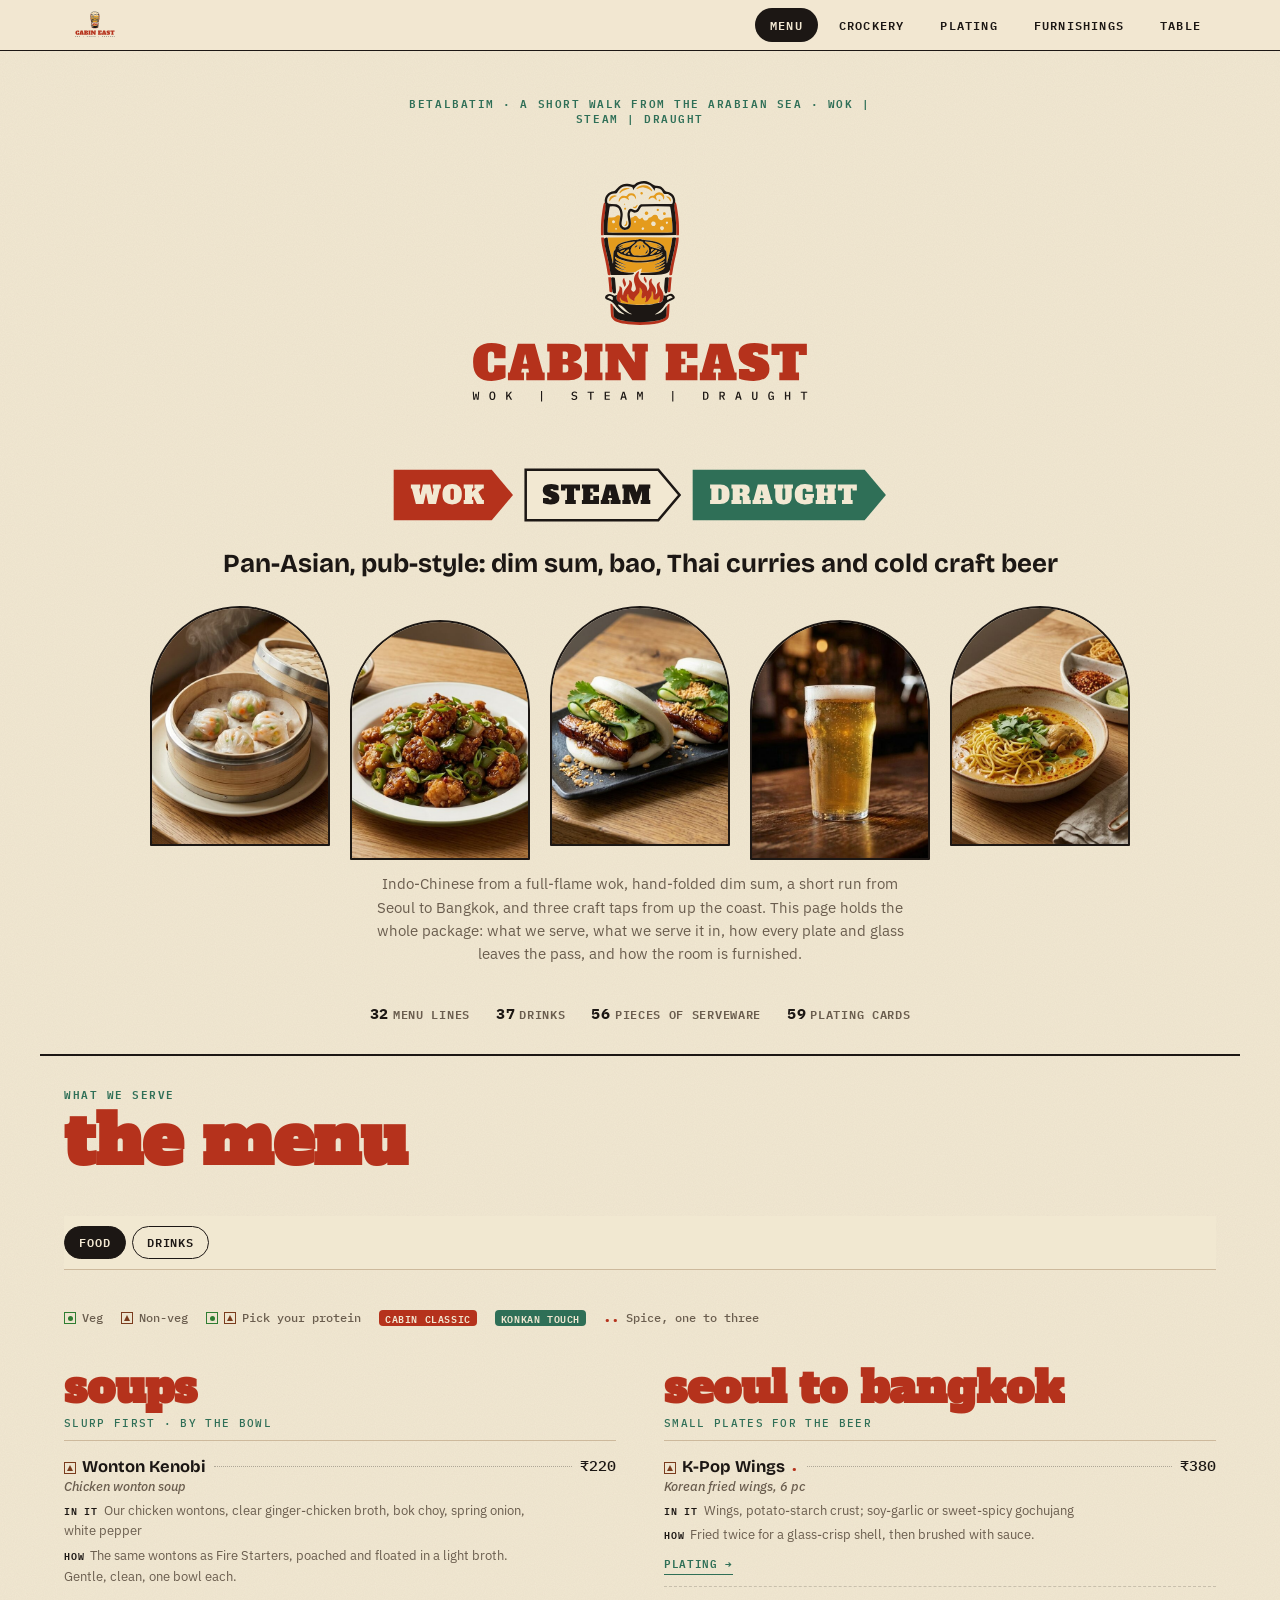
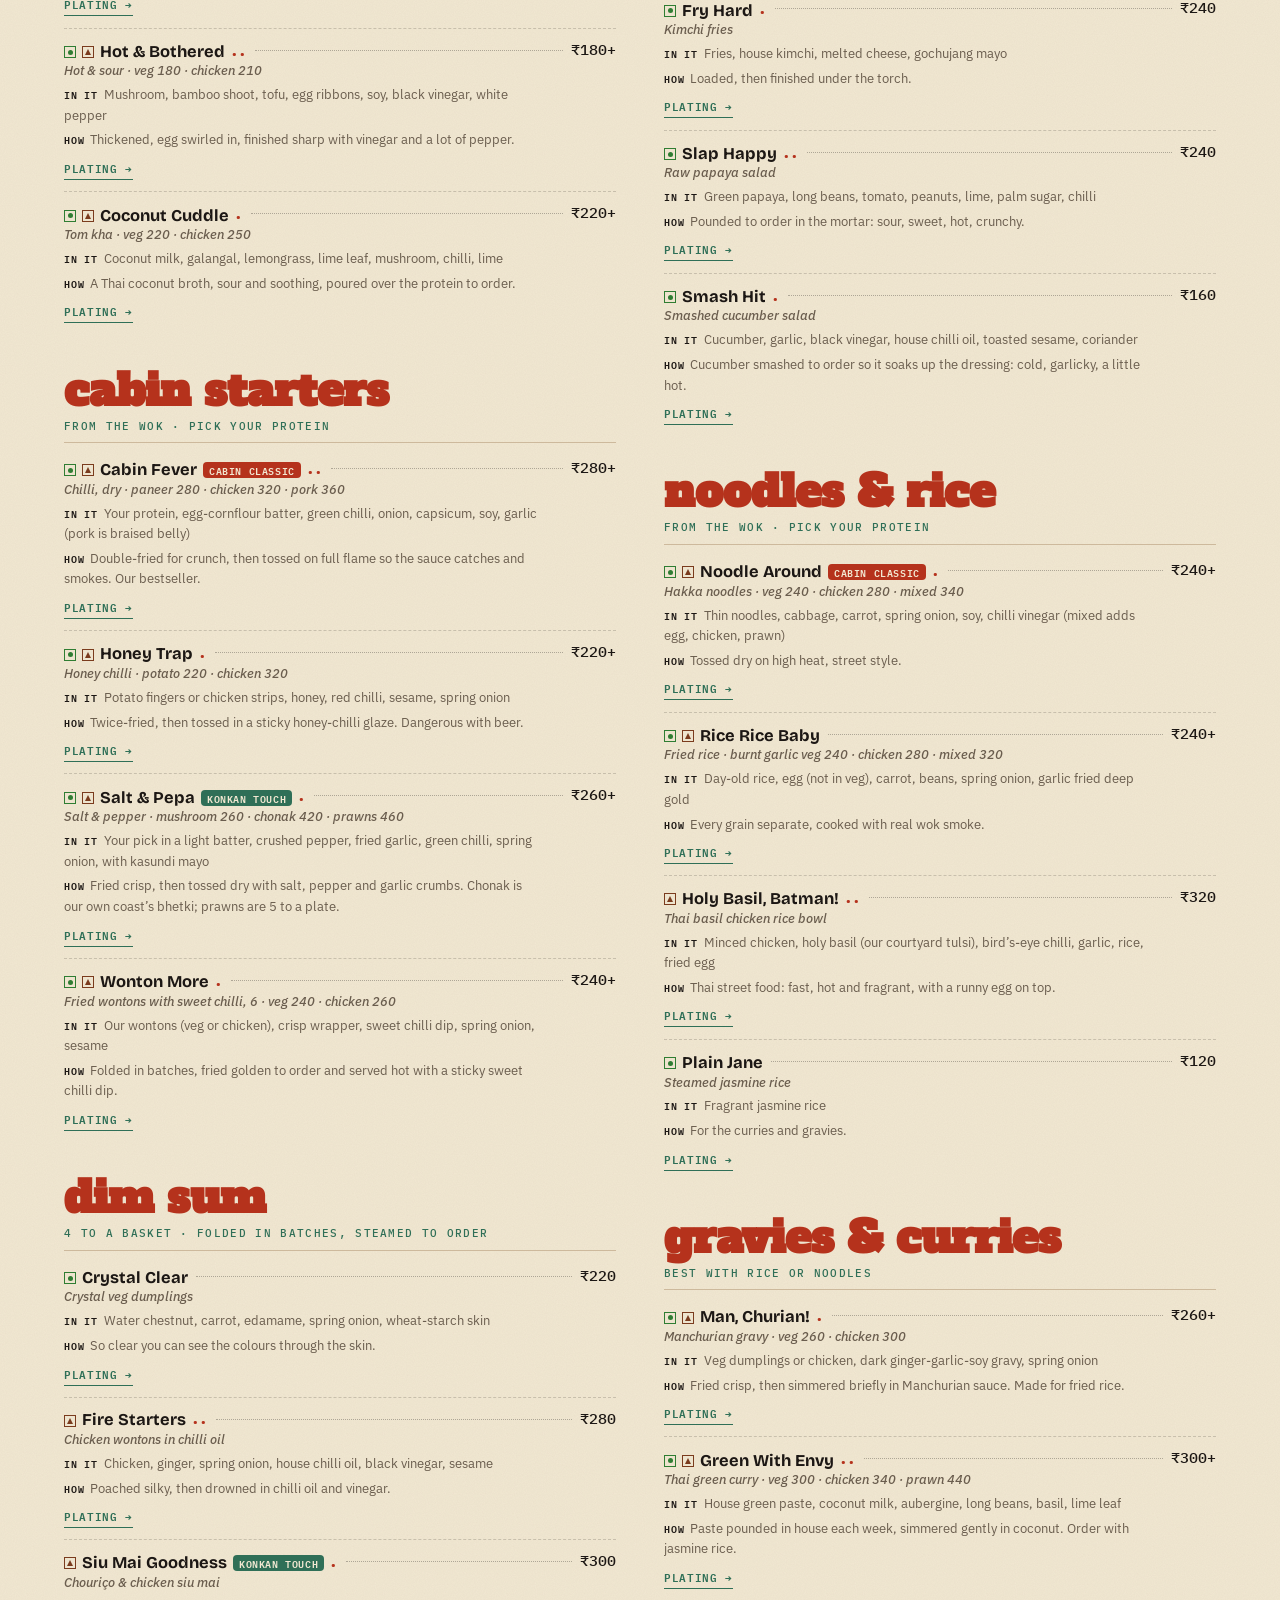
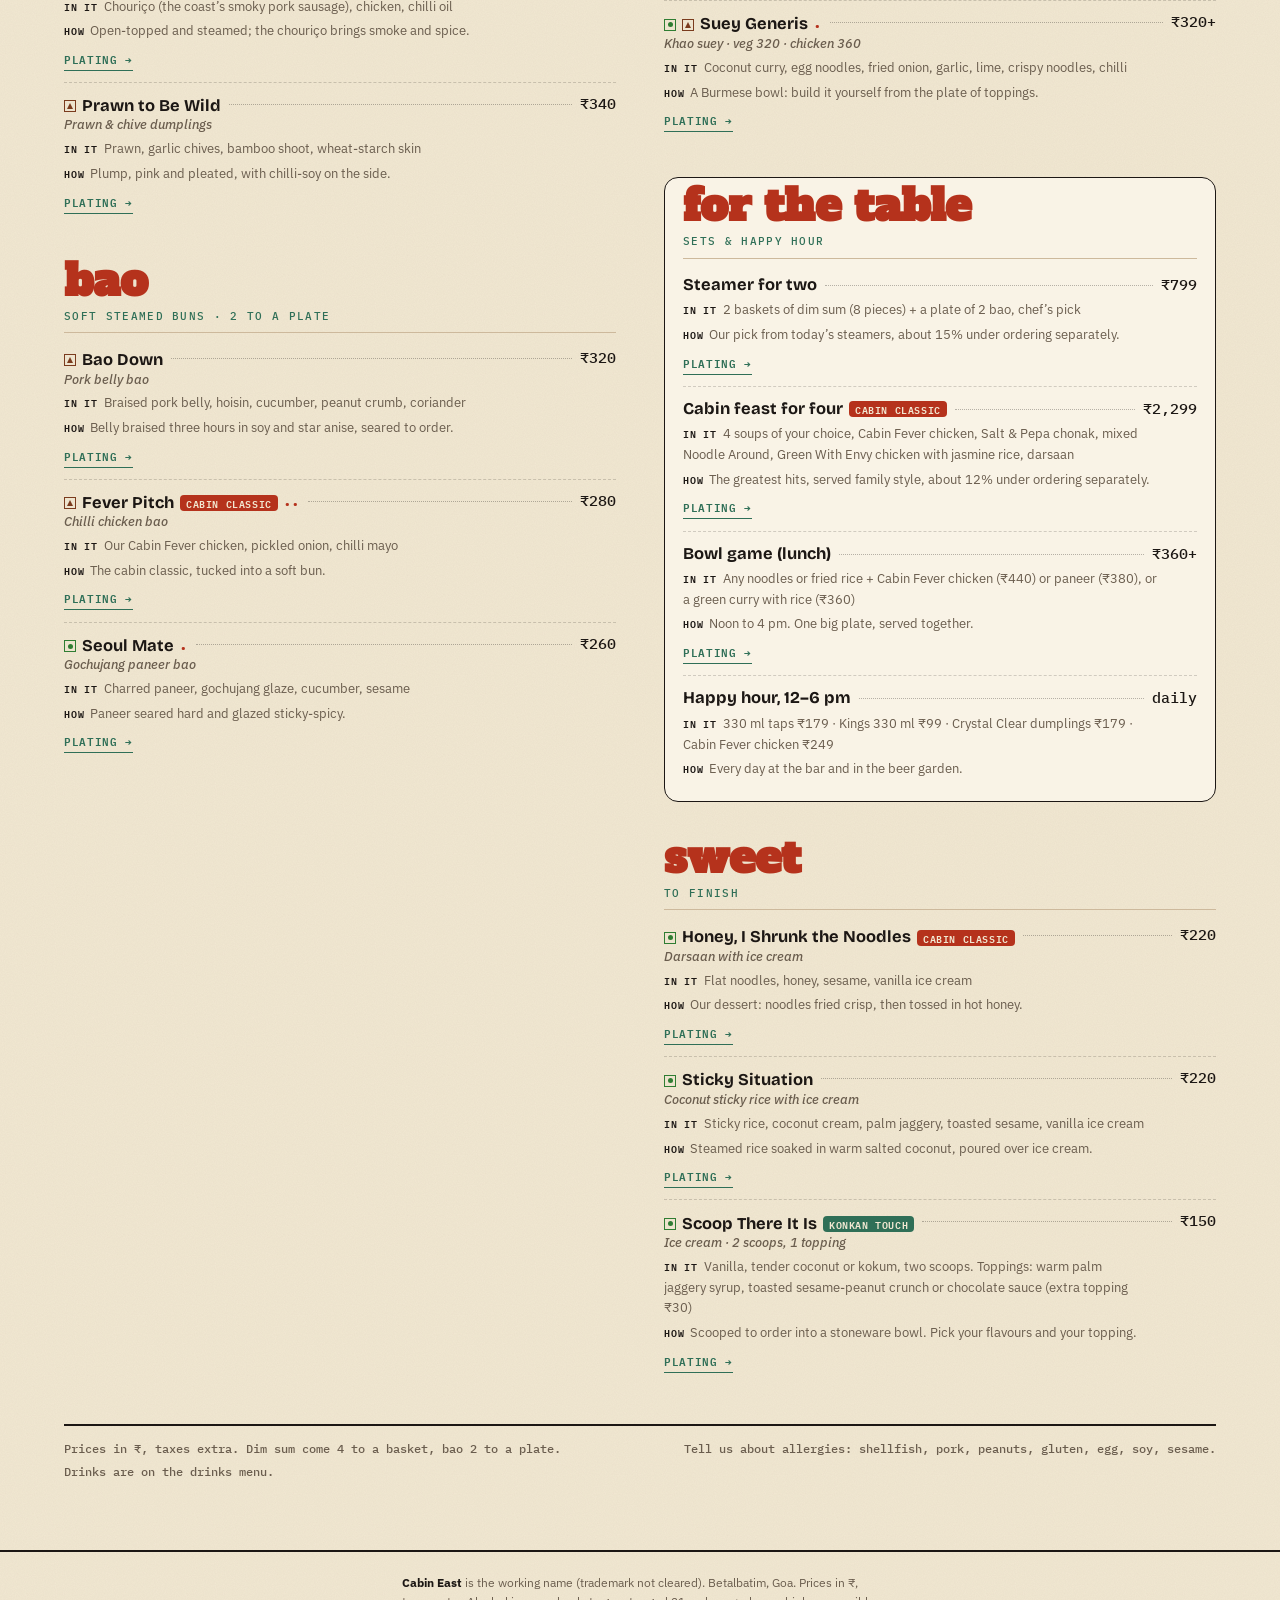
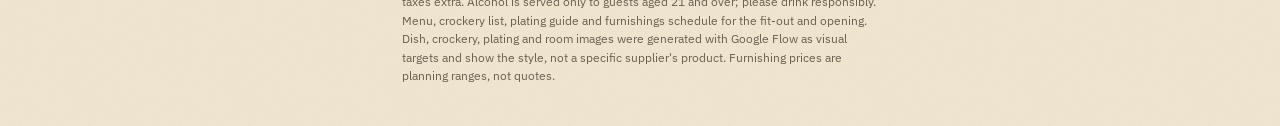
==== commit b8b541ca: "Menu: Wonton More (veg + chicken), Smash Hit, Scoop There It Is; crockery, plating and photos for al" ====
--- a/index.html
+++ b/index.html
@@ -404,7 +404,7 @@
 </div></footer>
 
 <script>
-const DATA={"food":[{"id":"soups","t":"Soups","k":"Slurp first · by the bowl","items":[["Wonton Kenobi|Chicken wonton soup","Our chicken wontons, clear ginger-chicken broth, bok choy, spring onion, white pepper","The same wontons as Fire Starters, poached and floated in a light broth. Gentle, clean, one bowl each.",220,"nv","",0,null],["Hot & Bothered|Hot & sour · veg 180 · chicken 210","Mushroom, bamboo shoot, tofu, egg ribbons, soy, black vinegar, white pepper","Thickened, egg swirled in, finished sharp with vinegar and a lot of pepper.","180+","vn","",2,null],["Coconut Cuddle|Tom kha · veg 220 · chicken 250","Coconut milk, galangal, lemongrass, lime leaf, mushroom, chilli, lime","A Thai coconut broth, sour and soothing, poured over the protein to order.","220+","vn","",1,null]]},{"id":"wok","t":"Cabin starters","k":"From the wok · pick your protein","items":[["Cabin Fever|Chilli, dry · paneer 280 · chicken 320 · pork 360","Your protein, egg-cornflour batter, green chilli, onion, capsicum, soy, garlic (pork is braised belly)","Double-fried for crunch, then tossed on full flame so the sauce catches and smokes. Our bestseller.","280+","vn","kol",2,null],["Honey Trap|Honey chilli · potato 220 · chicken 320","Potato fingers or chicken strips, honey, red chilli, sesame, spring onion","Twice-fried, then tossed in a sticky honey-chilli glaze. Dangerous with beer.","220+","vn","",1,null],["Salt & Pepa|Salt & pepper · mushroom 260 · chonak 420 · prawns 460","Your pick in a light batter, crushed pepper, fried garlic, green chilli, spring onion, with kasundi mayo","Fried crisp, then tossed dry with salt, pepper and garlic crumbs. Chonak is our own coast’s bhetki; prawns are 5 to a plate.","260+","vn","goa",1,null]]},{"id":"dimsum","t":"Dim sum","k":"4 to a basket · folded in batches, steamed to order","items":[["Crystal Clear|Crystal veg dumplings","Water chestnut, carrot, edamame, spring onion, wheat-starch skin","So clear you can see the colours through the skin.",220,"v","",0,null],["Fire Starters|Chicken wontons in chilli oil","Chicken, ginger, spring onion, house chilli oil, black vinegar, sesame","Poached silky, then drowned in chilli oil and vinegar.",280,"nv","",2,null],["Siu Mai Goodness|Chouriço & chicken siu mai","Chouriço (the coast’s smoky pork sausage), chicken, chilli oil","Open-topped and steamed; the chouriço brings smoke and spice.",300,"nv","goa",1,null],["Prawn to Be Wild|Prawn & chive dumplings","Prawn, garlic chives, bamboo shoot, wheat-starch skin","Plump, pink and pleated, with chilli-soy on the side.",340,"nv","",0,null]]},{"id":"bao","t":"Bao","k":"Soft steamed buns · 2 to a plate","items":[["Bao Down|Pork belly bao","Braised pork belly, hoisin, cucumber, peanut crumb, coriander","Belly braised three hours in soy and star anise, seared to order.",320,"nv","",0,null],["Fever Pitch|Chilli chicken bao","Our Cabin Fever chicken, pickled onion, chilli mayo","The cabin classic, tucked into a soft bun.",280,"nv","kol",2,null],["Seoul Mate|Gochujang paneer bao","Charred paneer, gochujang glaze, cucumber, sesame","Paneer seared hard and glazed sticky-spicy.",260,"v","",1,null]]},{"id":"korean","t":"Seoul to Bangkok","k":"Small plates for the beer","items":[["K-Pop Wings|Korean fried wings, 6 pc","Wings, potato-starch crust; soy-garlic or sweet-spicy gochujang","Fried twice for a glass-crisp shell, then brushed with sauce.",380,"nv","",1,null],["Fry Hard|Kimchi fries","Fries, house kimchi, melted cheese, gochujang mayo","Loaded, then finished under the torch.",240,"v","",1,null],["Slap Happy|Raw papaya salad","Green papaya, long beans, tomato, peanuts, lime, palm sugar, chilli","Pounded to order in the mortar: sour, sweet, hot, crunchy.",240,"v","",2,null]]},{"id":"mains","t":"Noodles & rice","k":"From the wok · pick your protein","items":[["Noodle Around|Hakka noodles · veg 240 · chicken 280 · mixed 340","Thin noodles, cabbage, carrot, spring onion, soy, chilli vinegar (mixed adds egg, chicken, prawn)","Tossed dry on high heat, street style.","240+","vn","kol",1,null],["Rice Rice Baby|Fried rice · burnt garlic veg 240 · chicken 280 · mixed 320","Day-old rice, egg (not in veg), carrot, beans, spring onion, garlic fried deep gold","Every grain separate, cooked with real wok smoke.","240+","vn","",0,null],["Holy Basil, Batman!|Thai basil chicken rice bowl","Minced chicken, holy basil (our courtyard tulsi), bird’s-eye chilli, garlic, rice, fried egg","Thai street food: fast, hot and fragrant, with a runny egg on top.",320,"nv","",2,null],["Plain Jane|Steamed jasmine rice","Fragrant jasmine rice","For the curries and gravies.",120,"v","",0,null]]},{"id":"curries","t":"Gravies & curries","k":"Best with rice or noodles","items":[["Man, Churian!|Manchurian gravy · veg 260 · chicken 300","Veg dumplings or chicken, dark ginger-garlic-soy gravy, spring onion","Fried crisp, then simmered briefly in Manchurian sauce. Made for fried rice.","260+","vn","",1,null],["Green With Envy|Thai green curry · veg 300 · chicken 340 · prawn 440","House green paste, coconut milk, aubergine, long beans, basil, lime leaf","Paste pounded in house each week, simmered gently in coconut. Order with jasmine rice.","300+","vn","",2,null],["Suey Generis|Khao suey · veg 320 · chicken 360","Coconut curry, egg noodles, fried onion, garlic, lime, crispy noodles, chilli","A Burmese bowl: build it yourself from the plate of toppings.","320+","vn","",1,null]]},{"id":"table","t":"For the table","k":"Sets & happy hour","sets":true,"drink":true,"items":[["Steamer for two","2 baskets of dim sum (8 pieces) + a plate of 2 bao, chef’s pick","Our pick from today’s steamers, about 15% under ordering separately.","₹799","",0,["set"]],["Cabin feast for four","4 soups of your choice, Cabin Fever chicken, Salt & Pepa chonak, mixed Noodle Around, Green With Envy chicken with jasmine rice, darsaan","The greatest hits, served family style, about 12% under ordering separately.","₹2,299","kol",0,["set"]],["Bowl game (lunch)","Any noodles or fried rice + Cabin Fever chicken (₹440) or paneer (₹380), or a green curry with rice (₹360)","Noon to 4 pm. One big plate, served together.","₹360+","",0,null],["Happy hour, 12–6 pm","330 ml taps ₹179 · Kings 330 ml ₹99 · Crystal Clear dumplings ₹179 · Cabin Fever chicken ₹249","Every day at the bar and in the beer garden.","daily","",0,null]]},{"id":"sweet","t":"Sweet","k":"To finish","items":[["Honey, I Shrunk the Noodles|Darsaan with ice cream","Flat noodles, honey, sesame, vanilla ice cream","Our dessert: noodles fried crisp, then tossed in hot honey.",220,"v","kol",0,null],["Sticky Situation|Coconut sticky rice with ice cream","Sticky rice, coconut cream, palm jaggery, toasted sesame, vanilla ice cream","Steamed rice soaked in warm salted coconut, poured over ice cream.",220,"v","",0,null]]}],"drinks":[{"id":"tap","t":"Beer","k":"Three craft taps from up the coast, plus two in the bottle · draught 330 ml / 500 ml","drink":true,"items":[["Comrade Crisp|People’s Lager · on tap","Pilsner malt, Japanese rice, noble hops","A light rice lager from a small farm-to-barrel brewery in Sangolda. Crisp and clean: the beach beer.","₹220 / 300","",0,["pint","#f2c24a"]],["Gose Bumps|Susegado Kokum Gose · on tap","Wheat, kokum, sea salt, lactic culture","Tart, salty and pink, soured with kokum from our own coast. The one to try first.","₹260 / 350","goa",0,["pint","#d86a7a"]],["Gimme Gimme Gimme|Guest tap · rotating","Eight Finger Eddie IPA, Susegado Vanilla Porter or a Maka Di ale, whichever is pouring","A new keg from up the coast every couple of weeks. Ask what’s on.","₹260 / 360","",0,["pint","#d99a3a"]],["Kings|Premium pilsner · bottle","Crisp, light, a little malty","The coast’s own cult lager, ice-cold. 330 ml or the 650 ml to share.","₹120 / 180","",0,null],["Budweiser|American lager · bottle","Light, clean, gently sweet","The easy classic. 330 ml or 650 ml.","₹180 / 260","",0,null],["Pitcher or tasting paddle","1.5 L pitcher of Comrade Crisp ₹850 (craft ₹950) · 3 × 150 ml paddle of all three taps ₹320","The paddle is the best way to meet the taps.","₹320+","",0,["paddle"]]]},{"id":"spirits","t":"Whisky","k":"Single malt, blended Scotch & Irish · 30 ml / 60 ml","drink":true,"items":[["Paul John Brilliance|Indian single malt","Honey, vanilla, toffee, a little spice","Distilled in Cuncolim, 15 km away. Neat or on one large cube.","₹320 / 600","goa",0,null],["Amrut Fusion|Indian single malt","Malt, dark chocolate, soft peat smoke","Neat, with a few drops of water.","₹420 / 800","",0,null],["Glenlivet 12|Speyside single malt","Pineapple, pear, vanilla","The easy first malt. Neat or on a rock.","₹420 / 800","",0,null],["Talisker 10|Isle of Skye single malt","Sea salt, black pepper, bonfire smoke","For peat lovers. Neat, water on the side.","₹520 / 1,000","",0,null],["Dewar’s White Label|Blended Scotch","Honey, heather, soft oak","Our highball whisky: tall, ice, soda, lemon.","₹200 / 380","",0,null],["William Lawson’s|Blended Scotch","Apple, toffee, light spice","Easy on ice, with soda or ginger ale.","₹180 / 340","",0,null],["Monkey Shoulder|Blended malt Scotch","Vanilla, orange, honeyed malt","Made for mixing; great on the rocks.","₹380 / 720","",0,null],["Johnnie Walker Black Label|Blended Scotch, 12 years","Dried fruit, vanilla, gentle smoke","The classic. Neat, on the rocks or with soda.","₹340 / 650","",0,null],["Jameson|Irish whiskey","Vanilla, toasted wood, light and smooth","Neat, with ginger ale, or in our Irish coffee.","₹280 / 520","",0,null],["Suntory Toki highball|Japanese blended whisky","Green apple, honey, white pepper","Tall, lots of ice, soda and a lemon twist.","₹420","",0,null],["Single malt flight","Paul John, Glenlivet 12 and Talisker 10, 20 ml each","India to Speyside to Skye, on a board with tasting notes, water and chilli peanuts.","₹650","",0,null]]},{"id":"vodka","t":"Vodka","k":"Two premium, two infused in house · 30 ml / 60 ml","drink":true,"items":[["Haku|Japanese rice vodka","Soft, clean, slightly sweet","Bamboo-charcoal filtered. Ice-cold neat, or with soda and lime.","₹360 / 680","",0,null],["Belvedere|Polish rye vodka","Creamy, vanilla, white pepper","From the freezer, or in our lychee martini.","₹380 / 720","",0,null],["House lemongrass-ginger vodka","Infused 48 hours with lemongrass and ginger","A chilled shot, or with tonic.","₹240 / 440","",0,null],["House chilli-garlic vodka","Infused with bird’s-eye chilli and roasted garlic","An ice-cold shot alongside chilli chicken.","₹240 / 440","kol",0,null]]},{"id":"cocktails","t":"Cocktails","k":"Shaken, stirred & poured","drink":true,"items":[["Kokum feni sour","Cashew feni, kokum, lime, aquafaba","Shaken hard with aquafaba for a silky foam, served up.","₹420","goa",0,["coupe","#c84a6a","egg"]],["Coconut feni highball","Coconut feni, lemongrass syrup, soda","Built over ice and topped with soda: our long, easy drink.","₹380","goa",0,["highball","#f2ead0","leaf"]],["Lychee & lemongrass martini","Vodka, lychee, lemongrass, lime","Shaken, double-strained, garnished with a lychee.","₹440","",0,["coupe","#f6e0e6","lime"]],["Tamarind chilli margarita","Agave spirit, tamarind, lime, chilli-salt rim","Shaken, served on the rocks with a chilli-salt rim.","₹460","",0,["rocks","#a8501e","chilli"]],["Sichuan G&T","Gin, tonic, Sichuan pepper, grapefruit","Built tall. The Sichuan pepper gives a gentle tingle.","₹420","",0,["highball","#f6efe0","lime"]],["Kimchi Mary","Vodka, tomato, kimchi brine, gochugaru rim","Rolled between tins to keep it smooth, served spicy.","₹420","",0,["highball","#c8301a","salt"]],["Soju Yakult","Soju, Yakult, lime","Shaken and served over ice: the Seoul bar classic.","₹420","",0,["rocks","#f6f0e6","leaf"]],["Somaek","Soju and lager","A shot of soju dropped into a cold lager.","₹360","",0,["somaek"]]]},{"id":"zero","t":"Zero proof & soft drinks","k":"For drivers, kids & everyone else","drink":true,"items":[["Fresh lime soda","Lime, soda, sweet or salted","Pressed to order, the cabin-table standard.","₹120","",0,null],["Kokum soda","Kokum, black salt, soda","The coast’s summer cooler, salty-sour and pink.","₹140","goa",0,null],["Lemongrass-ginger iced tea","Black tea, lemongrass, ginger","Brewed in house and chilled.","₹160","",0,null],["Water","Packaged drinking water 1 L · sparkling water 330 ml","Served chilled.","₹60 / 120","",0,null],["Soft drinks","Coke, Diet Coke, Thums Up, Sprite","Chilled, with ice and lime on the side.","₹80","",0,null],["Tonic or ginger ale","Indian tonic water or ginger ale","Our mixers, on their own over ice.","₹120","",0,null]]},{"id":"coffee","t":"Hot coffee","k":"Freshly brewed at the bar, all day","drink":true,"items":[["Brewed coffee","Single-estate Indian arabica, medium roast","Filter-brewed in small batches through the day and poured at the bar. Black, or with hot milk.","₹120 / 140","",0,null],["Irish coffee","Brewed coffee, Jameson Irish whiskey, brown sugar, lightly whipped cream","Our one hot cocktail: sweet, spiked and capped with cold cream.","₹360","",0,null]]}],"crock":{"groups":{"cover":["Per cover","On every table setting"],"food":["Food serving","From the pass to the table"],"service":["Table & service","Shared on each table"],"beer":["Beer","Three taps, two bottles, pitchers, paddles"],"spirits":["Whisky, vodka & cocktails","Neat, on the rocks, tall and up"],"zero":["Zero-proof & coffee","Sodas, water, brewed coffee"],"tools":["Bar tools","Behind the bar"]},"items":[["side","cover","side","Side plate, 7.5\"","Stoneware, sand-cream glaze with darker rim","Eating plate; underplate for steamer baskets and soup bowls",62,"pcs"],["rice","cover","rice","Rice bowl","~11 cm, 300 ml, reactive glaze","Rice, noodles and curry at the table; jasmine rice",62,"pcs"],["dip","cover","dip","Dipping dish","~8 cm, 50 ml, glazed","Soy, chilli vinegar, kasundi, chilli mayo, black vinegar, gochujang mayo",62,"pcs"],["cspoon","cover","cspoon","Porcelain soup spoon","White porcelain, ~14 cm","Wonton Kenobi, Hot & Bothered, Coconut Cuddle (tom kha)",62,"pcs"],["chop","cover","chop","Reusable chopsticks","Square-edged, dark fibreglass or lacquered wood, dishwasher-safe","One pair per cover",56,"pairs"],["crest","cover","crest","Chopstick rest","Ceramic, glaze to match the stoneware","One per cover",62,"pcs"],["cutlery","cover","cutlery","Dinner fork & dinner spoon","Matte brushed stainless steel, one range","Rice, noodles, darsaan; for guests who prefer them",56,"each"],["teaspoon","cover","teaspoon","Teaspoon","Same stainless range as the forks","Coffee, ice cream, sugar",56,"pcs"],["napkin","cover","napkin","Cotton napkin","Oatmeal khadi with olive stripe; or printed paper napkins","One per cover",62,"pcs"],["water","cover","water","Water glass","~300 ml straight tumbler, tempered","Water from the carafe at every cover",62,"pcs"],["susan","food","susan","Lazy susan","50 cm wooden turntable; fits a 75 cm 4-top","Cabin feast for four: four soups plus five shared dishes on one turning table",2,"pcs"],["steamer6","food","steamer6","Bamboo steamer, 6\"","Steel-banded rim, with lid; holds 4 dim sum","Crystal Clear, Siu Mai Goodness, Prawn to Be Wild; happy-hour dumplings",40,"baskets + lids"],["steamer8","food","steamer8","Bamboo steamer, 8\"","Steel-banded, stackable, with lid","Steamer for two: two tiers, 8 dim sum then 2 bao",6,"baskets + 4 lids"],["liner","food","liner","Steamer liners","Perforated parchment rounds 6\" and 8\", or reusable silicone","Under every dumpling so skins don't tear",2000,"rounds a month"],["enplate","food","enplate","Enamel plate, 10\"","White enamel, olive or rust rolled rim","Cabin Fever, Honey Trap, happy-hour Cabin Fever; Slap Happy salad on request",40,"pcs"],["cabinplate","food","cabinplate","Large deep plate, 12\"","White enamel or white stoneware, with a well","Holy Basil, Batman! rice bowl with fried egg; Bowl game lunch",24,"pcs"],["basket","food","basket","Fry basket, paper-lined","Black wire or enamel basket ~25 × 15 cm; printed greaseproof paper","Salt & Pepa (mushroom, chonak, prawns), K-Pop Wings, Fry Hard",30,"baskets"],["paper","food","paper","Printed greaseproof paper","Food-safe, branded, cut to basket size","Lining every fried item",3000,"sheets a month"],["enbowl","food","enbowl","Small enamel bowl","~14 cm, white with dark rim","Bone and shell bowl for wings and prawn tails",16,"pcs"],["bao","food","bao","Long rectangular plate","~30 × 12 cm, matte white or charcoal","All three bao (Bao Down, Fever Pitch, Seoul Mate), 2 to a plate",24,"pcs"],["soup","food","soup","Soup bowl","~14 cm, 450 ml, rust or olive glaze","Wonton Kenobi, Hot & Bothered, Coconut Cuddle; Fire Starters wontons in chilli oil; Cabin feast soups",40,"pcs"],["noodle","food","noodle","Wide shallow bowl","~23 cm, 900 ml, sand glaze","Noodle Around (Hakka noodles), Suey Generis khao suey, Slap Happy papaya salad",28,"pcs"],["oval","food","oval","Oval sharing platter","~30 cm, olive or cream glaze","Rice Rice Baby (burnt garlic veg, chicken and mixed fried rice)",24,"pcs"],["claypot","food","claypot","Small claypot with stand","~600 ml glazed earthenware, with lid","Man, Churian! gravy and Green With Envy Thai green curry; keeps hot on the table",20,"pots"],["toptray","food","toptray","Divided topping tray","~25 cm stoneware, 5 compartments","Suey Generis khao suey: crispy noodles, shallots, fried garlic, lime, chilli flakes",8,"pcs"],["dessert","food","dessert","Dessert bowl","~15 cm stoneware, shallow","Honey, I Shrunk the Noodles (darsaan) and Sticky Situation (coconut sticky rice), each with ice cream",24,"pcs"],["board","food","board","Wooden serving board","~40 × 25 cm with handle; mango or acacia","Steamer for two: two stacked baskets, a plate of bao and dips",6,"pcs"],["serve","food","serve","Serving spoons & noodle tongs","Matte stainless, same range as cutlery","Shared rice, noodles, gravy and curry",30,"spoons + 12 tongs"],["sauces","service","sauces","Condiment set","Caddy with 3 glass cruets: soy, green chillies in vinegar, chilli oil","One per table, the old cafe habit",10,"caddies + 30 cruets"],["cutcup","service","cutcup","Cutlery cup","Glass or enamel cup","Forks and spoons standing on each table",10,"pcs"],["enmug","service","enmug","Enamel mug","~350 ml, white with dark rim","Chopstick holder or bill cup; staff chai",10,"pcs"],["carafe","service","carafe","Water carafe, 1 L","Clear glass, narrow neck","Water on every table",10,"pcs"],["coaster","service","coaster","Coasters","Printed thick card, branded","Under every glass, bar and garden",1000,"a month"],["bill","service","bill","Bill tray","Small enamel tray to match the cabin plates","Bills and the card machine",10,"pcs"],["pint","beer","pint","Pint glass, 500 ml","Nonic or straight, tempered, with a fill line","Large pours of Comrade Crisp, Gose Bumps and the guest tap; Kings and Budweiser bottles",48,"pcs"],["beer330","beer","beer330","Beer glass, 330 ml","Straight-sided, tempered, fill line","Small pours; happy-hour 330 taps and Kings; somaek",48,"pcs"],["pitcher","beer","pitcher","Beer pitcher, 1.5 L","Clear glass or polycarbonate for the garden","Pitcher of Comrade Crisp or a craft tap",6,"pcs"],["paddle","beer","paddle3","Tasting paddle + taster glasses","Wooden paddle with 3 holes; 150 ml taster glasses","Tasting paddle: all three taps, 3 × 150 ml",6,"paddles + 20 glasses"],["nosing","spirits","nosing","Whisky nosing glass","Glencairn-style tulip, ~175 ml","Single malts neat: Paul John, Amrut, Glenlivet, Talisker",24,"pcs"],["flight","spirits","flight","Whisky flight board","Wooden board for 3 nosing glasses, chalk or card notes","Single malt flight with water and chilli peanuts",4,"boards + 4 water droppers"],["rocks","spirits","rocks","Rocks glass","Double old fashioned, ~300 ml, heavy base","Whisky on the rocks, tamarind chilli margarita, Soju Yakult",36,"pcs"],["highball","spirits","highball","Highball glass","~350 ml, tall and straight","Whisky highballs, Toki highball, coconut feni highball, Sichuan G&T, Kimchi Mary, vodka tonic",48,"pcs"],["coupe","spirits","coupe","Coupe glass","~180 ml stemmed coupe","Kokum feni sour, lychee & lemongrass martini",24,"pcs"],["shot","spirits","shot","Shot glass","30/60 ml, heavy base, freezer-safe","Chilled vodka shots, house infusions, soju, somaek drop",36,"pcs"],["soju","spirits","soju","Soju glass","Small 50 ml tumbler","Soju neat, served with the bottle",12,"pcs"],["ice","spirits","ice","Large-ice moulds","Silicone 5 cm cube trays; clear-ice box if budget allows","One big cube for whisky and the margarita",6,"trays"],["highball2","zero","highball","Highball (shared)","Same highball as cocktails","Fresh lime soda, kokum soda, iced tea, soft drinks, tonic",0,"counted above"],["straws","zero","straws","Straws","Bamboo or paper, no plastic","Sodas, iced tea, highballs on request",1000,"a month"],["cup","zero","cup","Coffee cup & saucer","~200 ml, white or sand glaze","Brewed coffee, black or with milk",24,"sets"],["milk","zero","milk","Milk jug & sugar pot","Small ceramic jug ~150 ml, lidded sugar pot","With every coffee",8,"each"],["irish","zero","irish","Irish coffee glass","Stemmed toddy glass with handle, ~240 ml","Irish coffee: coffee, Jameson, sugar, cold cream",12,"pcs"],["shaker","tools","shaker","Boston shaker set","Two weighted stainless tins","Feni sour, lychee martini, margarita, Soju Yakult",2,"sets"],["bartools","tools","bartools","Bar tool kit","Jigger 30/60 ml, Hawthorne + fine strainer, bar spoon, muddler, bottle opener (Kings, Budweiser, soju, soft drinks)","Every cocktail; opening bottled beer, soju and soft drinks",2,"kits"],["squeezer","tools","squeezer","Citrus squeezer","Hand press, stainless or enamel","Fresh lime soda, margarita, G&T, sours",2,"pcs"],["icebucket","tools","icebucket","Ice bucket, scoop & tongs","Insulated bucket; stainless scoop and tongs","Bar well and table ice for highballs; chilling Kings and Budweiser bottles at garden tables",4,"sets"],["rim","tools","rim","Rimming dish & garnish tray","Shallow rim dish; lidded garnish tray","Chilli-salt and gochugaru rims; lime, lychee, lemon twists",2,"each"]],"fmap":[["Soups",[["Wonton Kenobi","Chicken wonton soup","soup","Side plate underneath, porcelain spoon","One bowl, one person. The plate lets it travel without spilling."],["Hot & Bothered","Hot & sour, veg or chicken","soup","Side plate underneath, porcelain spoon","Dark soup, so a light glaze shows it off."],["Coconut Cuddle","Tom kha, veg or chicken","soup","Side plate underneath, porcelain spoon","Creamy coconut broth looks best in a rust or olive glaze."]]],["Cabin starters",[["Cabin Fever","Chilli, dry: paneer, chicken or pork","enplate","Green chillies in vinegar in a dipping dish","The cabin plate. Red-brown wok food pops on white."],["Honey Trap","Honey chilli: potato or chicken","enplate","Toothpicks at the bar","A sticky glaze needs a plate with a well, not paper."],["Salt & Pepa","Mushroom, chonak or prawns","basket","Kasundi mayo in a dipping dish, enamel bowl for prawn tails","Paper keeps the batter crisp."]]],["Dim sum",[["Crystal Clear","Crystal veg dumplings, 4","steamer6","Side plate under the basket, soy-chilli dip","Translucent skins: the lid-off moment."],["Fire Starters","Chicken wontons in chilli oil","soup","Black vinegar in a dipping dish","Served in a bowl because the chilli oil pools."],["Siu Mai Goodness","Chouriço & chicken siu mai, 4","steamer6","Chilli oil in a dipping dish",""],["Prawn to Be Wild","Prawn & chive dumplings, 4","steamer6","Soy-chilli dip",""]]],["Bao",[["Bao Down","Pork belly bao, 2","bao","","A long plate lines the buns up for the photo."],["Fever Pitch","Chilli chicken bao, 2","bao","",""],["Seoul Mate","Gochujang paneer bao, 2","bao","",""]]],["Seoul to Bangkok",[["K-Pop Wings","Korean fried wings, 6","basket","Enamel bowl for bones, wet wipes","Pub food, eaten with a pint in the other hand."],["Fry Hard","Kimchi fries","basket","Gochujang mayo on top","The basket goes under the torch without cracking."],["Slap Happy","Raw papaya salad","noodle","Serving spoons","A wide bowl lets the salad be tossed at the table."]]],["Noodles & rice",[["Noodle Around","Hakka noodles: veg, chicken or mixed","noodle","Rice bowls, noodle tongs, chilli vinegar from the caddy","A wide bowl lets noodles be lifted out."],["Rice Rice Baby","Fried rice: burnt garlic veg, chicken or mixed","oval","Rice bowls, serving spoon","Mounded on an oval, the cabin way."],["Holy Basil, Batman!","Thai basil chicken rice bowl","cabinplate","Fried egg on top, bird's-eye chillies in a dipping dish","One deep plate, eaten alone."],["Plain Jane","Steamed jasmine rice","rice","Serving spoon","Comes to the table in the same bowl guests eat from."]]],["Gravies & curries",[["Man, Churian!","Manchurian gravy, veg or chicken","claypot","Serving spoon; pair with a fried rice","Clay keeps the gravy hot."],["Green With Envy","Thai green curry: veg, chicken or prawn","claypot","Plain Jane jasmine rice, serving spoon","Green curry holds heat well in clay."],["Suey Generis","Khao suey, veg or chicken","noodle","Divided topping tray: crispy noodles, shallots, fried garlic, lime, chilli flakes","The tray makes it a build-it-yourself bowl."]]],["Sweet",[["Honey, I Shrunk the Noodles","Darsaan with ice cream","dessert","Dessert spoon","Honey noodles beside one scoop."],["Sticky Situation","Coconut sticky rice with ice cream","dessert","Dessert spoon","Dark glaze shows off the white scoop."]]],["For the table",[["Steamer for two","2 baskets of dim sum + 2 bao","board","Two-tier 8\" steamer for the baskets, long plate for the bao, dips","One board, carried out as a stack."],["Cabin feast for four","4 soups + Cabin Fever, Salt & Pepa, Noodle Around, green curry with rice, darsaan","susan","Four soup bowls and spoons first; shared dishes on the lazy susan","Five shared dishes for four people fit only if the table turns."],["Bowl game (lunch)","Noodles or rice with Cabin Fever, or a green curry with rice","cabinplate","Chilli vinegar","One big plate, served together."],["Happy hour, 12–6 pm","Crystal Clear dumplings and Cabin Fever chicken","enplate","Dumplings in a 6\" steamer","Quick from the bar."]]]],"dmap":[["Beer",[["Comrade Crisp","People's Lager, on tap","pint","330 ml or 500 ml","The beach beer; a chilled glass."],["Gose Bumps","Kokum gose, on tap","beer330","330 ml shows off the pink",""],["Gimme Gimme Gimme","Rotating guest tap","pint","330 ml or 500 ml","IPA, porter or ale, whichever is pouring."],["Kings","Premium pilsner, bottle","pint","Bottle opened at the table, chilled in the ice bucket outdoors","Bottle plus a glass."],["Budweiser","American lager, bottle","pint","Bottle opened at the table",""],["Pitcher","1.5 L, Comrade Crisp or craft","pitcher","330 ml glasses for the table","Garden tables order these."],["Tasting paddle","3 × 150 ml, all three taps","paddle","Paddle with taster glasses","Guests taste the whole tap list."]]],["Whisky",[["Single malts, neat","Paul John, Amrut, Glenlivet, Talisker","nosing","Water dropper on the side","A tulip glass holds the nose."],["On the rocks","Any whisky","rocks","One large clear cube","A big cube melts slowly."],["Dewar's / Suntory Toki highball","","highball","Lots of ice, soda, lemon twist","Tall and fizzy."],["Blends with soda or ginger ale","Lawson's, Monkey Shoulder, JW Black, Jameson","highball","Ice; mixer bottle on the side",""],["Single malt flight","3 × 20 ml","flight","Water, chilli peanuts in a dipping dish","On a board with tasting notes."]]],["Vodka",[["Haku, Belvedere","Neat, from the freezer","shot","Chilled glass","Kept in the freezer."],["House infused shots","Lemongrass-ginger, chilli-garlic","shot","Served with chilli chicken",""],["Vodka & tonic or soda","","highball","Ice, lime",""]]],["Cocktails",[["Kokum feni sour","","coupe","Served up, no ice","Silky foam shows best in a coupe."],["Coconut feni highball","","highball","Ice, soda, lemongrass",""],["Lychee & lemongrass martini","","coupe","Lychee on a pick","Double-strained, served up."],["Tamarind chilli margarita","","rocks","Chilli-salt rim, big cube","Rim made in the rimming dish."],["Sichuan G&T","","highball","Grapefruit, Sichuan pepper",""],["Kimchi Mary","","highball","Gochugaru rim",""],["Soju Yakult","","rocks","Over ice, lime",""],["Somaek","Soju and lager","beer330","Soju in a shot glass, dropped in","The shot glass goes in the beer."]]],["Zero proof & soft",[["Fresh lime soda","Sweet or salted","highball","Pressed to order on the squeezer","The cabin-table standard."],["Kokum soda","","highball","Black salt",""],["Lemongrass-ginger iced tea","","highball","Ice, straw",""],["Water","1 L still · 330 ml sparkling","carafe","Water glass at every cover",""],["Soft drinks, tonic, ginger ale","","highball","Ice, lime on the side",""]]],["Hot coffee",[["Brewed coffee","Black or with milk","cup","Milk jug and sugar pot, teaspoon",""],["Irish coffee","Jameson, brown sugar, cream","irish","Cold cream floated on top","The layers need clear glass."]]]]},"plating":[{"id":"wonton","sec":"Soups","name":"Wonton Kenobi","sub":"Chicken wonton soup","refs":["soup"],"vessel":"Soup bowl on a side plate, porcelain spoon","build":["Warm the bowl with hot water and tip it out.","Lay the bok choy half on the left of the bowl.","Slip in five poached wontons, pleats up.","Ladle clear broth to 1 cm below the rim."],"garnish":"Spring onion rings, white pepper","side":"Porcelain spoon on the side plate","temp":"Piping hot, 75 °C","note":"One bowl, one person. Keep the broth clear: never boil the wontons in it.","vars":null},{"id":"hotsour","sec":"Soups","name":"Hot & Bothered","sub":"Hot & sour, veg or chicken","refs":["soup"],"vessel":"Soup bowl on a side plate, porcelain spoon","build":["Warm the bowl.","Ladle soup to 1 cm below the rim, stirring once so the solids are even.","Swirl the egg ribbons to the surface.","Finish with a splash of black vinegar."],"garnish":"White pepper, spring onion greens","side":"Chilli vinegar from the caddy","temp":"Piping hot, 75 °C","note":"Chicken version: add the shredded chicken before the soup. Pepper goes on last so it stays sharp.","vars":[{"k":"veg","label":"Veg","mk":"v","img":"hotsour"},{"k":"chicken","label":"Chicken","mk":"nv","img":"hotsour-chicken"}]},{"id":"tomkha","sec":"Soups","name":"Coconut Cuddle","sub":"Tom kha, veg or chicken","refs":["soup"],"vessel":"Soup bowl on a side plate, porcelain spoon","build":["Warm the bowl.","Place mushrooms and the protein in the centre.","Pour the hot coconut broth over them to order.","Finish with lime juice."],"garnish":"Red chilli slices, coriander, lime leaf","side":"Lime wedge on the side plate","temp":"Piping hot, 75 °C","note":"Do not let coconut milk boil hard or it splits. Pull the lemongrass piece out before serving if guests object.","vars":[{"k":"veg","label":"Veg","mk":"v","img":"tomkha"},{"k":"chicken","label":"Chicken","mk":"nv","img":"tomkha-chicken"}]},{"id":"cabinfever","sec":"Cabin starters","name":"Cabin Fever","sub":"Chilli, dry: paneer, chicken or pork","refs":["enplate"],"vessel":"10\" enamel plate","build":["Warm the plate.","Toss the fried protein in the wok on full flame until the sauce catches.","Heap in a low mound, off-centre, so the rim shows.","Scatter onion and capsicum over the top."],"garnish":"Spring onion greens","side":"Green chillies in vinegar in a dipping dish","temp":"Hot from the wok","note":"Pork version is braised belly, plated the same way. Sauce should cling, never pool.","vars":[{"k":"paneer","label":"Paneer","mk":"v","img":"cabinfever-paneer"},{"k":"chicken","label":"Chicken","mk":"nv","img":"cabinfever"},{"k":"pork","label":"Pork","mk":"nv","img":"cabinfever-pork"}]},{"id":"honeytrap","sec":"Cabin starters","name":"Honey Trap","sub":"Honey chilli, potato or chicken","refs":["enplate"],"vessel":"10\" enamel plate","build":["Warm the plate.","Toss twice-fried fingers in the hot glaze for 10 seconds.","Stack criss-cross so air gets under them.","Spoon any glaze left in the wok over the top."],"garnish":"Toasted sesame, chilli flakes, spring onion","side":"Cocktail sticks at the bar","temp":"Hot from the wok","note":"A sticky glaze goes soft in a basket, so it stays on a plate. Send within a minute of glazing.","vars":[{"k":"potato","label":"Potato","mk":"v","img":"honeytrap"},{"k":"chicken","label":"Chicken","mk":"nv","img":"honeytrap-chicken"}]},{"id":"saltpepa","sec":"Cabin starters","name":"Salt & Pepa","sub":"Salt & pepper: mushroom, chonak or prawns","refs":["basket"],"vessel":"Paper-lined fry basket","build":["Line the basket with a sheet of greaseproof paper, corners up.","Fry the protein once, drain on a rack for 10 seconds.","Toss with salt, pepper and garlic crumbs in the wok.","Pile in the basket, prawns tails up (5 to a serve)."],"garnish":"Fried garlic crumbs, green chilli rings, spring onion","side":"Kasundi mayo in a dipping dish","temp":"Hot, straight from the fryer","note":"Chonak goes in as fillet fingers, mushrooms as halves. Paper takes up the oil, so replace it for every order.","vars":[{"k":"mushroom","label":"Mushroom","mk":"v","img":"saltpepa-mushroom"},{"k":"chonak","label":"Chonak","mk":"nv","img":"saltpepa-chonak"},{"k":"prawns","label":"Prawns","mk":"nv","img":"saltpepa"}]},{"id":"crystal","sec":"Dim sum","name":"Crystal Clear","sub":"Crystal veg dumplings, 4","refs":["steamer6"],"vessel":"6\" bamboo steamer on a side plate","build":["Wet the liner and lay it in the basket.","Place four dumplings with 1 cm between them.","Steam 6 minutes, lid on.","Carry out lidded, set the basket on a side plate."],"garnish":"None: the colour shows through the skin","side":"Soy-chilli dip","temp":"Steaming hot","note":"Lid comes off at the table. Skins tear if they touch, so keep the gaps.","vars":null},{"id":"firestarters","sec":"Dim sum","name":"Fire Starters","sub":"Chicken wontons in chilli oil","refs":["soup"],"vessel":"Soup bowl on a side plate","build":["Warm the bowl, spoon in 2 tbsp chilli oil and vinegar.","Slide in five poached wontons.","Spoon a little more oil over the top.","Finish with sesame and spring onion."],"garnish":"Toasted sesame, spring onion, a thread of black vinegar","side":"Black vinegar in a dipping dish","temp":"Hot","note":"The same wontons as Wonton Kenobi, so poach one batch for both. Oil goes in the bowl first so the skins do not stick.","vars":null},{"id":"siumai","sec":"Dim sum","name":"Siu Mai Goodness","sub":"Chouriço & chicken siu mai, 4","refs":["steamer6"],"vessel":"6\" bamboo steamer on a side plate","build":["Wet the liner and lay it in the basket.","Place four siu mai, open tops up.","Steam 8 minutes.","Dot a little chilli oil on each top."],"garnish":"Chilli oil dot","side":"Chilli oil in a dipping dish","temp":"Steaming hot","note":"The chouriço will stain the wrapper orange; that is the look.","vars":null},{"id":"prawndump","sec":"Dim sum","name":"Prawn to Be Wild","sub":"Prawn & chive dumplings, 4","refs":["steamer6"],"vessel":"6\" bamboo steamer on a side plate","build":["Wet the liner and lay it in the basket.","Place four dumplings, pleats facing up.","Steam 6 minutes until the skin turns clear.","Serve with the chilli-soy on the side."],"garnish":"None: pink prawn and green chive show through","side":"Chilli-soy dip","temp":"Steaming hot","note":"Overcooked prawn goes rubbery fast, so time the steam exactly.","vars":null},{"id":"baodown","sec":"Bao","name":"Bao Down","sub":"Pork belly bao, 2","refs":["bao"],"vessel":"Long rectangular plate","build":["Steam the buns 4 minutes and open them.","Smear hoisin inside each.","Lay 2 slices of seared belly and 3 cucumber ribbons in each.","Set the two buns side by side, tilted slightly to the same side."],"garnish":"Peanut crumb, coriander","side":"Extra hoisin in a dipping dish","temp":"Hot","note":"Sear the belly to order so the edges are crisp. Buns go on the plate seam-side up.","vars":null},{"id":"feverpitch","sec":"Bao","name":"Fever Pitch","sub":"Chilli chicken bao, 2","refs":["bao"],"vessel":"Long rectangular plate","build":["Steam the buns 4 minutes and open them.","Fill each with Cabin Fever chicken.","Top with pickled onion.","Zig-zag the chilli mayo."],"garnish":"Pickled red onion, chilli mayo","side":"None","temp":"Hot","note":"Uses the Cabin Fever chicken straight from the wok, so fill to order.","vars":null},{"id":"seoulmate","sec":"Bao","name":"Seoul Mate","sub":"Gochujang paneer bao, 2","refs":["bao"],"vessel":"Long rectangular plate","build":["Steam the buns 4 minutes and open them.","Sear the paneer hard, then glaze it.","Fill each bun with paneer and cucumber.","Sprinkle sesame."],"garnish":"Toasted sesame, cucumber","side":"None","temp":"Hot","note":"Glaze the paneer in the pan, not in the bun, so the bun stays white.","vars":null},{"id":"kpop","sec":"Seoul to Bangkok","name":"K-Pop Wings","sub":"Korean fried wings, 6 pc","refs":["basket"],"vessel":"Paper-lined fry basket","build":["Line the basket with greaseproof paper.","Fry twice, then brush the wings with sauce.","Pile six wings, tips up.","Place the empty bone bowl and a wet wipe beside it."],"garnish":"Sesame, spring onion","side":"Bone bowl and a wet wipe","temp":"Hot","note":"Sauce brushed on, not tossed: keeps the crust glass-crisp. Soy-garlic or gochujang on request.","vars":null},{"id":"fryhard","sec":"Seoul to Bangkok","name":"Fry Hard","sub":"Kimchi fries","refs":["basket"],"vessel":"Paper-lined fry basket","build":["Line the basket with greaseproof paper.","Fill with hot fries.","Top with cheese and torch it until it blisters.","Spoon the kimchi over the top and zig-zag the mayo."],"garnish":"Spring onion, sesame","side":"Gochujang mayo already on top","temp":"Hot","note":"Torch right before service. The basket is paper-lined, so keep the flame low and away from the paper.","vars":null},{"id":"slaphappy","sec":"Seoul to Bangkok","name":"Slap Happy","sub":"Raw papaya salad","refs":["noodle"],"vessel":"Wide shallow bowl","build":["Pound the dressing and beans in the mortar.","Add the papaya and bruise lightly.","Pile high in the bowl, tomatoes on top.","Finish with peanuts."],"garnish":"Crushed peanuts, lime wedge, chilli slices","side":"Lime wedge","temp":"Cold, made to order","note":"Pound to order so it stays crunchy. Serve within 2 minutes.","vars":null},{"id":"noodlearound","sec":"Noodles & rice","name":"Noodle Around","sub":"Hakka noodles: veg, chicken or mixed","refs":["noodle"],"vessel":"Wide shallow bowl, noodle tongs","build":["Warm the bowl.","Lift the noodles from the wok with tongs and swirl into a nest.","Rest the protein on top.","Add the chilli vinegar on the side."],"garnish":"Spring onion greens","side":"Chilli vinegar from the caddy","temp":"Hot from the wok","note":"Mixed version adds egg, chicken and prawn. Noodles should be dry, not sauced.","vars":[{"k":"veg","label":"Veg","mk":"v","img":"noodlearound-veg"},{"k":"chicken","label":"Chicken","mk":"nv","img":"noodlearound-chicken"},{"k":"mixed","label":"Mixed","mk":"nv","img":"noodlearound"}]},{"id":"ricebaby","sec":"Noodles & rice","name":"Rice Rice Baby","sub":"Fried rice: burnt garlic veg, chicken or mixed","refs":["oval"],"vessel":"Oval sharing platter","build":["Warm the platter.","Pack the rice into a ladle and tip it out as a dome.","Scatter garlic chips over the dome.","Lay the serving spoon alongside."],"garnish":"Burnt garlic chips, spring onion","side":"Serving spoon","temp":"Hot from the wok","note":"Day-old rice only. Garlic chips go on at the end so they stay crisp.","vars":[{"k":"veg","label":"Burnt garlic veg","mk":"v","img":"ricebaby"},{"k":"chicken","label":"Chicken","mk":"nv","img":"ricebaby-chicken"},{"k":"mixed","label":"Mixed","mk":"nv","img":"ricebaby-mixed"}]},{"id":"holybasil","sec":"Noodles & rice","name":"Holy Basil, Batman!","sub":"Thai basil chicken rice bowl","refs":["cabinplate"],"vessel":"Large deep plate","build":["Warm the plate.","Mound the rice on one side.","Spoon the chicken beside it, basil leaves on top.","Lay the fried egg over the chicken."],"garnish":"Fresh holy basil, red chilli slices","side":"Bird's-eye chillies in fish sauce, in a dipping dish","temp":"Hot","note":"Fry the egg last and send it with the yolk runny.","vars":null},{"id":"plainjane","sec":"Noodles & rice","name":"Plain Jane","sub":"Steamed jasmine rice","refs":["rice"],"vessel":"Rice bowl","build":["Warm the bowl.","Press the rice into the bowl with a wet spoon.","Turn it out as a dome back into the bowl."],"garnish":"None","side":"Serving spoon for the table","temp":"Steaming hot","note":"The same bowl guests eat from, so there is nothing extra to wash.","vars":null},{"id":"manchurian","sec":"Gravies & curries","name":"Man, Churian!","sub":"Manchurian gravy, veg or chicken","refs":["claypot"],"vessel":"Small claypot on a rattan stand","build":["Heat the claypot with the lid on.","Add the fried veg balls (or chicken) to the simmering gravy for 30 seconds.","Pour into the pot to 2 cm from the rim.","Sprinkle spring onion and carry out with the lid beside."],"garnish":"Spring onion greens","side":"Serve with Rice Rice Baby or jasmine rice","temp":"Bubbling hot","note":"Fry the balls just before you sauce them. They soften in minutes.","vars":[{"k":"veg","label":"Veg","mk":"v","img":"manchurian"},{"k":"chicken","label":"Chicken","mk":"nv","img":"manchurian-chicken"}]},{"id":"greencurry","sec":"Gravies & curries","name":"Green With Envy","sub":"Thai green curry: veg, chicken or prawn","refs":["claypot","rice"],"vessel":"Small claypot on a stand, jasmine rice bowl","build":["Heat the claypot.","Add the curry and the protein, simmer 2 minutes.","Pour into the pot, then float basil and lime leaf.","Serve with a bowl of Plain Jane beside it."],"garnish":"Thai basil, torn lime leaf, red chilli slice","side":"Plain Jane jasmine rice","temp":"Bubbling hot","note":"Pour a thin line of coconut cream on top just before it leaves the pass.","vars":[{"k":"veg","label":"Veg","mk":"v","img":"greencurry"},{"k":"chicken","label":"Chicken","mk":"nv","img":"greencurry-chicken"},{"k":"prawn","label":"Prawn","mk":"nv","img":"greencurry-prawn"}]},{"id":"khaosuey","sec":"Gravies & curries","name":"Suey Generis","sub":"Khao suey, veg or chicken","refs":["noodle","toptray"],"vessel":"Wide shallow bowl + divided topping tray","build":["Warm the bowl.","Put the egg noodles in, then the curry over them.","Fill the five compartments of the tray.","Place the tray beside the bowl, not on top."],"garnish":"Crispy noodles, shallots, fried garlic, lime, chilli flakes in the tray","side":"Divided topping tray","temp":"Hot","note":"Guests build it themselves. Crispy noodles stay in the tray until they take them, so they never go soggy.","vars":[{"k":"veg","label":"Veg","mk":"v","img":"khaosuey-veg"},{"k":"chicken","label":"Chicken","mk":"nv","img":"khaosuey-chicken"}]},{"id":"darsaan","sec":"Sweet","name":"Honey, I Shrunk the Noodles","sub":"Darsaan with ice cream","refs":["dessert"],"vessel":"Dessert bowl, dessert spoon","build":["Warm the bowl slightly.","Toss the crisp noodles in hot honey.","Pile into the bowl.","Add one scoop of ice cream at the edge and sprinkle sesame."],"garnish":"Toasted sesame","side":"None","temp":"Noodles warm, ice cream cold","note":"Honey must be hot when it meets the noodles. Scoop the ice cream last.","vars":null},{"id":"sticky","sec":"Sweet","name":"Sticky Situation","sub":"Coconut sticky rice with ice cream","refs":["dessert"],"vessel":"Dessert bowl, dessert spoon","build":["Warm the bowl slightly.","Mound the sticky rice and pour over the warm salted coconut.","Drizzle palm jaggery.","Add one scoop of ice cream and sprinkle sesame."],"garnish":"Toasted sesame","side":"None","temp":"Rice warm, ice cream cold","note":"Pour the coconut at the table edge so it stays glossy.","vars":null},{"id":"steamer2","sec":"For the table","name":"Steamer for two","sub":"2 baskets of dim sum + 2 bao","refs":["board","steamer8","bao"],"vessel":"Serving board, 8\" two-tier steamer, long plate","build":["Steam the dim sum and bao separately.","Stack the two baskets on the board.","Put the bao plate beside them.","Add two dipping dishes."],"garnish":"None","side":"Two dipping dishes","temp":"Steaming hot","note":"Carry out as one board so the table sees the whole spread. Chef picks the dim sum of the day.","vars":null},{"id":"feast","sec":"For the table","name":"Cabin feast for four","sub":"4 soups + five shared dishes","refs":["susan","soup"],"vessel":"Lazy susan, four soup bowls on side plates","build":["Serve the four soups first, each on a side plate.","Clear the soups, then bring the shared dishes together.","Place them on the lazy susan, heaviest at the edge.","Dessert follows as one darsaan with four spoons."],"garnish":"As per each dish","side":"Four rice bowls and serving spoons","temp":"Everything hot","note":"Five dishes for four people only fit if the table turns. Send all five together so nothing sits.","vars":null},{"id":"bowlgame","sec":"For the table","name":"Bowl game (lunch)","sub":"Noodles or rice with Cabin Fever, or a curry with rice","refs":["cabinplate"],"vessel":"Large deep plate","build":["Warm the plate.","Put the noodles (or rice) on one half.","Put the Cabin Fever chicken on the other half.","Spoon the chilli vinegar into the dipping dish."],"garnish":"Spring onion greens","side":"Chilli vinegar","temp":"Hot from the wok","note":"Noon to 4 pm. One plate keeps the lunch rush fast.","vars":null},{"id":"crisp","sec":"Beer","name":"Comrade Crisp","sub":"People's Lager, on tap","refs":["pint"],"vessel":"Pint glass","build":["Use a chilled, clean glass.","Pour at 45 degrees, then straighten.","Leave a 2 cm head."],"garnish":"None","side":"","temp":"3 °C","note":"Wash glasses in a no-oil rack: grease kills the head.","vars":null},{"id":"gose","sec":"Beer","name":"Gose Bumps","sub":"Kokum gose, on tap","refs":["beer330"],"vessel":"330 ml beer glass","build":["Chilled glass.","Pour gently to keep the haze.","Wipe the rim."],"garnish":"None","side":"","temp":"4 °C","note":"330 ml shows off the pink colour.","vars":null},{"id":"kings","sec":"Beer","name":"Kings","sub":"Premium pilsner, bottle","refs":["pint"],"vessel":"Bottle plus pint glass","build":["Chill the bottle to 3 °C.","Open at the table.","Serve with a clean pint glass."],"garnish":"None","side":"","temp":"3 °C","note":"Garden tables get the bottle in a small ice bucket.","vars":null},{"id":"pitcher","sec":"Beer","name":"Pitcher","sub":"1.5 L of Comrade Crisp or a craft tap","refs":["pitcher","beer330"],"vessel":"Pitcher with 330 ml glasses","build":["Pour into a chilled pitcher.","Bring two or more 330 glasses.","Top up at the table."],"garnish":"None","side":"","temp":"3 °C","note":"Garden tables order these: bring extra coasters.","vars":null},{"id":"paddle","sec":"Beer","name":"Tasting paddle","sub":"3 × 150 ml, all three taps","refs":["paddle3"],"vessel":"Wooden paddle, 150 ml taster glasses","build":["Fill each taster to 1 cm below the rim.","Order: lightest to darkest, left to right.","Hand over the paddle with a note of the order."],"garnish":"None","side":"","temp":"3 °C","note":"Same paddle as the checklist, so no new image.","vars":null},{"id":"neat","sec":"Whisky","name":"Single malts, neat","sub":"Paul John, Amrut, Glenlivet, Talisker","refs":["nosing"],"vessel":"Nosing glass, water dropper","build":["Pour 30 ml.","Set it with the water dropper beside it.","Offer water on the side."],"garnish":"None","side":"","temp":"Room temperature","note":"A tulip glass holds the nose.","vars":null},{"id":"rocks","sec":"Whisky","name":"Whisky on the rocks","sub":"Any whisky","refs":["rocks"],"vessel":"Rocks glass","build":["Chill the glass.","Add the large cube.","Pour 60 ml over it."],"garnish":"None","side":"","temp":"Cold","note":"A big cube melts slowly.","vars":null},{"id":"toki","sec":"Whisky","name":"Suntory Toki highball","sub":"Japanese blended whisky","refs":["highball"],"vessel":"Highball glass","build":["Fill the glass with ice.","Add 30 ml whisky and top with soda.","Stir once and twist a lemon peel over it."],"garnish":"Lemon twist","side":"","temp":"Ice cold","note":"Lots of ice keeps it fizzy.","vars":null},{"id":"vodka","sec":"Vodka","name":"Vodka shots","sub":"Haku, Belvedere, house infusions","refs":["shot"],"vessel":"Chilled shot glass","build":["Keep glasses in the freezer.","Pour 30 ml.","Serve with the chilli chicken."],"garnish":"Chilli and garlic in the house infusion","side":"","temp":"-5 °C","note":"Pour the infusion straight from its bottle.","vars":null},{"id":"kokumsour","sec":"Cocktails","name":"Kokum feni sour","sub":"Cashew feni, kokum, lime, aquafaba","refs":["coupe"],"vessel":"Coupe glass","build":["Dry shake, then shake hard with ice.","Double-strain into a chilled coupe.","Dot bitters on the foam."],"garnish":"Bitters dots","side":"","temp":"Ice cold, served up","note":"Silky foam shows best in a coupe.","vars":null},{"id":"coconuthigh","sec":"Cocktails","name":"Coconut feni highball","sub":"Coconut feni, lemongrass syrup, soda","refs":["highball"],"vessel":"Highball glass","build":["Fill with ice.","Add feni and lemongrass syrup.","Top with soda and stir."],"garnish":"Lemongrass stalk","side":"","temp":"Ice cold","note":"Our long, easy drink.","vars":null},{"id":"lychee","sec":"Cocktails","name":"Lychee & lemongrass martini","sub":"Vodka, lychee, lemongrass, lime","refs":["coupe"],"vessel":"Coupe glass","build":["Shake with ice.","Double-strain into a chilled coupe.","Rest a lychee on a pick across the rim."],"garnish":"Lychee on a pick","side":"","temp":"Ice cold, served up","note":"Double-strained so there are no ice chips.","vars":null},{"id":"margarita","sec":"Cocktails","name":"Tamarind chilli margarita","sub":"Agave spirit, tamarind, lime, chilli-salt rim","refs":["rocks"],"vessel":"Rocks glass with chilli-salt rim","build":["Rim half the glass with chilli salt.","Shake and strain over a large cube.","Add a lime wheel."],"garnish":"Lime wheel","side":"","temp":"Ice cold","note":"Rim only half the glass so guests can choose.","vars":null},{"id":"sichuan","sec":"Cocktails","name":"Sichuan G&T","sub":"Gin, tonic, Sichuan pepper, grapefruit","refs":["highball"],"vessel":"Highball glass","build":["Fill with ice.","Add gin and a slice of grapefruit.","Top with tonic and drop in the peppercorns."],"garnish":"Grapefruit slice, Sichuan pepper","side":"","temp":"Ice cold","note":"The pepper gives a gentle tingle.","vars":null},{"id":"kimchimary","sec":"Cocktails","name":"Kimchi Mary","sub":"Vodka, tomato, kimchi brine, gochugaru rim","refs":["highball"],"vessel":"Highball glass with gochugaru rim","build":["Rim the glass with gochugaru.","Roll the drink between tins to keep it smooth.","Pour over ice, add the skewer."],"garnish":"Kimchi and tomato skewer","side":"","temp":"Ice cold","note":"Roll, never shake: shaking makes it foamy.","vars":null},{"id":"soju","sec":"Cocktails","name":"Soju Yakult","sub":"Soju, Yakult, lime","refs":["rocks"],"vessel":"Rocks glass","build":["Fill the glass with ice.","Shake soju, Yakult and lime and strain.","Add a lime wheel."],"garnish":"Lime wheel","side":"","temp":"Ice cold","note":"The Seoul bar classic.","vars":null},{"id":"somaek","sec":"Cocktails","name":"Somaek","sub":"Soju and lager","refs":["beer330","shot"],"vessel":"330 ml glass plus shot glass","build":["Pour the lager into a chilled glass.","Fill a shot glass with soju.","Drop it in at the table."],"garnish":"None","side":"","temp":"Ice cold","note":"The shot goes in the beer at the table.","vars":null},{"id":"limesoda","sec":"Zero proof","name":"Fresh lime soda","sub":"Sweet or salted","refs":["highball"],"vessel":"Highball glass","build":["Press the lime to order.","Add sugar syrup or salt.","Top with soda over ice."],"garnish":"Lime wedge, bamboo straw","side":"","temp":"Ice cold","note":"Pressed to order: the cabin-table standard.","vars":null},{"id":"kokumsoda","sec":"Zero proof","name":"Kokum soda","sub":"Kokum, black salt, soda","refs":["highball"],"vessel":"Highball glass","build":["Add kokum syrup and black salt.","Top with soda over ice.","Stir once."],"garnish":"Pinch of black salt, bamboo straw","side":"","temp":"Ice cold","note":"Salty-sour and pink.","vars":null},{"id":"icedtea","sec":"Zero proof","name":"Lemongrass-ginger iced tea","sub":"Black tea, lemongrass, ginger","refs":["highball"],"vessel":"Highball glass","build":["Fill with ice.","Pour the chilled tea.","Add the lemongrass and ginger."],"garnish":"Lemongrass stalk, ginger slice","side":"","temp":"Ice cold","note":"Brewed in house and chilled.","vars":null},{"id":"irish","sec":"Hot coffee","name":"Irish coffee","sub":"Jameson, brown sugar, cream","refs":["irish"],"vessel":"Irish coffee glass","build":["Warm the glass with hot water.","Stir coffee, Jameson and brown sugar.","Float lightly whipped cream over the back of a spoon."],"garnish":"Cream cap","side":"","temp":"Hot","note":"The layers need clear glass.","vars":null},{"id":"coffee","sec":"Hot coffee","name":"Brewed coffee","sub":"Black or with milk","refs":["cup","milk"],"vessel":"Cup and saucer, milk jug and sugar pot","build":["Warm the cup.","Pour the filter coffee.","Bring milk and sugar on the side."],"garnish":"None","side":"","temp":"Hot","note":"Teaspoon on the saucer.","vars":null},{"id":"gimme","sec":"Beer","name":"Gimme Gimme Gimme","sub":"Guest tap, rotating","refs":["pint"],"vessel":"Pint glass","build":["Rinse the pint cold.","Pour at 45 degrees, straighten for the head.","Wipe the base."],"garnish":"None","side":"","temp":"Cold, 4–6 °C","note":"Whatever is on the guest tap: ask the brewer for the pour and the abv. Rotates every couple of weeks.","vars":null},{"id":"budweiser","sec":"Beer","name":"Budweiser","sub":"American lager, bottle","refs":["pint"],"vessel":"Bottle with a pint glass","build":["Open at the table or pour at the bar."],"garnish":"None","side":"","temp":"Ice cold, 2–4 °C","note":"330 ml or 650 ml. Serve from the coldest fridge, with the pint glass on the side.","vars":null},{"id":"maltflight","sec":"Whisky","name":"Single malt flight","sub":"Paul John, Glenlivet 12, Talisker 10","refs":["flight","nosing"],"vessel":"Flight board with nosing glasses","build":["Pour 20 ml of each into a nosing glass.","Set them in order, lightest to peatiest, left to right.","Add a small glass of water and the dish of chilli peanuts."],"garnish":"Chilli peanuts, water","side":"","temp":"Room temperature","note":"Hand over the tasting notes card with the board.","vars":null},{"id":"water","sec":"Zero proof","name":"Water","sub":"Still 1 L, sparkling 330 ml","refs":["water"],"vessel":"Water bottle and tumbler","build":["Pour at the table."],"garnish":"Lemon slice on request","side":"","temp":"Chilled","note":"Always offered with the first order; bring an extra tumbler for the table.","vars":null},{"id":"softdrinks","sec":"Zero proof","name":"Soft drinks","sub":"Coke, Diet Coke, Thums Up, Sprite","refs":["highball"],"vessel":"Highball glass","build":["Fill the glass with ice.","Pour the soft drink down the side.","Add a lime wedge."],"garnish":"Lime wedge","side":"","temp":"Ice cold","note":"Open at the table so the fizz is part of the service.","vars":null},{"id":"tonic","sec":"Zero proof","name":"Tonic or ginger ale","sub":"Over ice with lime","refs":["highball"],"vessel":"Highball glass","build":["Fill with ice.","Pour tonic or ginger ale.","Add a lime wheel."],"garnish":"Lime wheel","side":"","temp":"Ice cold","note":"The same mixers we use in the cocktails, on their own.","vars":null}],"furn":{"groups":[{"id":"seating","title":"Seating","sub":"Every seat is wipe-clean, felt or nylon-glided for the checker floor, and sized to the tight table gaps in the model (0.375 m on the sofa side, 1.0 m between the right-hand tables).","img":"chair","items":[{"code":"S1","name":"Cane-back dining chair","size":"0.44 W × 0.46 D × 0.92 H · seat 0.46","mat":"Ash frame, walnut stain · open woven rattan back · 40 mm foam seat pad in leatherette (olive, orange, red, cream: never two the same at one table) · felt + nylon glides","qty":17,"unit":"chairs","lo":3800,"hi":6500,"phase":1,"where":"8 at the right-hand tables, 3 at the sofa tables, 4 at the garden tables for 2 (15) + 2 spare","note":"Same cane chair as the 3D model. Seat pad ties on, so pads are replaceable. Order the chairs from one maker in one batch so the stain matches. Garden chairs come in at night in the monsoon.","img":"chair","tlo":64600,"thi":110500},{"code":"S2","name":"Velvet high-back bar stool","size":"Ø 0.42 seat · seat 0.76 H · back to 1.10 · 0.6 m centres","mat":"Performance velvet in sand (water-repellent, 50,000+ rubs) · brass-finish steel legs + foot ring · swivel with return","qty":5,"unit":"stools","lo":6500,"hi":9500,"phase":1,"where":"Bar counter (4) + 1 spare","note":"Seat 0.76 under a 1.04 top leaves 0.28 m for knees. Brass is lacquered, because Goa salt air tarnishes bare brass within weeks.","img":"stool","tlo":32500,"thi":47500},{"code":"S3","name":"Teak garden bench with backrest","size":"1.70 W × 0.36 D · seat 0.45 · back 0.95","mat":"Plantation teak, oiled · A4 stainless screws · 40 mm outdoor foam cushion in solution-dyed acrylic (olive), removable","qty":2,"unit":"benches","lo":15000,"hi":21000,"phase":1,"where":"Beer garden, either side of the table for 6 (3 seats each)","note":"Cushions come in every night from June to September. Order 2 spare covers so one set is always dry.","img":"bench","tlo":30000,"thi":42000},{"code":"S5","name":"Left wall sofa","size":"2.55 L × 0.50 D · seat 0.45 · back 0.90 · three 0.85 m seat bays","mat":"Plywood frame fixed to the wall, 100 mm high-resilience foam, washable fire-retardant performance fabric (floral, as in the model) · timber plinth, no legs to catch","qty":1,"unit":"sofa","lo":30000,"hi":50000,"phase":1,"where":"Left wall, z 0.15–2.70, in front of the brick","note":"One seat per table. The sofa is the tight side of the room: 0.375 m between the three tables, 0.3 m from the last chair to the bar island. Mock it up with real furniture first.","img":"","tlo":30000,"thi":50000},{"code":"S4","name":"Folding high chair","size":"0.52 × 0.56 × 0.90 · foot rest + tray removed","mat":"Powder-coated steel + wipe-clean seat","qty":1,"unit":"chair","lo":4500,"hi":6500,"phase":2,"where":"Folded at the server station","note":"One is enough for 28 covers; guests who ask are served in minutes.","img":"","tlo":4500,"thi":6500}],"tlo":161600,"thi":256500,"p1lo":157100,"p1hi":250000},{"id":"tables","title":"Tables","sub":"Plank tops on black steel trestles. Trestle ends are set 0.12 m in from the table ends so a chair never meets a leg.","img":"","items":[{"code":"T1","name":"Table for 4 · right wall","size":"1.20 × 0.65 × 0.76 H · end-on to the wall","mat":"Solid acacia, 5 planks with 2 mm shadow gaps, 28 mm, eased edge · matte 2-pack PU lacquer (beer, soy and chilli oil wipe off) · two 40 × 8 mm flat-steel trestle ends, black powder coat, levelling feet","qty":2,"unit":"tables","lo":9500,"hi":14000,"phase":1,"where":"z 0.65–1.30 and 2.30–2.95, x −2.45 to −1.25","note":"1.0 m between the pair so the chairs of both tables fit between them. Ask the maker to seal the underside and end grain too, or the humidity will cup the top.","img":"table","tlo":19000,"thi":28000},{"code":"T2","name":"Table for 2 · left sofa","size":"0.60 × 0.60 × 0.76 H · square","mat":"As T1 (single trestle pair)","qty":3,"unit":"tables","lo":6500,"hi":9000,"phase":1,"where":"z 0.15–0.75, 1.125–1.725 and 2.10–2.70, x 1.40–2.00","note":"Standard square café size, 0.375 m apart. Movable, so the three can be pushed together for a party of 6.","img":"","tlo":19500,"thi":27000},{"code":"T3","name":"Garden table for 6","size":"1.70 × 0.76 × 0.78 H","mat":"Plantation teak, slatted top with 8 mm gaps for rain · square legs · A4 stainless fixings · oiled","qty":1,"unit":"table","lo":19000,"hi":28000,"phase":1,"where":"Beer garden, left half, x 1.12–1.88, z −1.92 to −0.22","note":"Three seats a side on the two benches (S3). Slatted so rain drains through and a spilled pint does not pool.","img":"bench","tlo":19000,"thi":28000},{"code":"T4","name":"Garden table for 2","size":"0.70 × 0.60 × 0.76 H","mat":"Plantation teak, slatted top · A4 stainless fixings · oiled","qty":2,"unit":"tables","lo":8000,"hi":12000,"phase":1,"where":"Beer garden, right half over the biodigester, x −2.00 to −1.30, 0.45 m apart","note":"Cane chairs (S1) either side. Keep the weight modest: the biodigester cover is below.","img":"bench","tlo":16000,"thi":24000},{"code":"T5","name":"Enamel table-number plate","size":"Ø 0.06 · screwed into the top","mat":"Porcelain enamel on steel, Cabin East orange with cream numerals","qty":9,"unit":"plates","lo":250,"hi":400,"phase":1,"where":"One per table (5 inside + 3 garden) + 1 spare","note":"Numbers match the order tickets. Same enamel as the three Cabin East signs.","img":"tabletop","tlo":2250,"thi":3600},{"code":"T6","name":"Cordless LED table lamp","size":"Ø 0.09 × 0.19 H · rechargeable","mat":"IP54 matte-white and brass, 2200 K, touch dimmer, 8-hour battery, drop-in charging tray","qty":10,"unit":"lamps","lo":1400,"hi":2600,"phase":1,"where":"5 indoor tables (1 each), garden table for 6 (2), garden tables for 2 (1 each) + 1 spare","note":"The glow on the table is the lamp in the 3D model. Charged on a tray in the server station each afternoon.","img":"tabletop","tlo":14000,"thi":26000}],"tlo":89750,"thi":136600,"p1lo":89750,"p1hi":136600},{"id":"bar","title":"Bar, back bar & service","sub":"The bar is the room's signature: a glowing front, marble top, brass rail and a floating glass rack. Equipment (kegs, chiller, ice, glasswasher) is on the Simplex quotes sheet; this list is what you see and touch.","img":"","items":[{"code":"B1","name":"Bar counter carcass","size":"2.20 L × 0.75 D × 1.04 H · square end towards the door","mat":"18 mm marine ply on a 40 × 40 steel frame, olive-green lacquer back, laminated bartender side · 0.10 toe kick · built around the 1.10 × 0.63 × 0.90 keg cabinet (louvred doors)","qty":1,"unit":"lot","lo":55000,"hi":80000,"phase":1,"where":"x 0.35–1.20, z 2.94–5.22","note":"Wet side: marine ply only, edges sealed. Keg-cabinet louvres stay clear for the chiller to breathe.","img":"barfront","tlo":55000,"thi":80000},{"code":"B2","name":"Bar top","size":"2.20 × 0.75 × 0.03 · 12 mm eased edge · 0.25 overhang for knees","mat":"Honed white Makrana marble, impregnating sealer · re-seal every 6 months","qty":1,"unit":"lot","lo":20000,"hi":38000,"phase":1,"where":"On B1","note":"Marble etches under lime, tamarind and soju. If that worries you, a sintered-stone top costs about the same and does not stain.","img":"barfront","tlo":20000,"thi":38000},{"code":"B3","name":"Bar front panels","size":"3 panels · 0.90 H · framed in black steel","mat":"Black brass-wire mesh over amber translucent onyx-look panels, back-lit with a 2700 K LED strip (24 V, dimmable) · LED kick-strip below","qty":1,"unit":"lot","lo":38000,"hi":65000,"phase":1,"where":"Guest side of B1","note":"Real onyx works but costs 3 times as much. The resin panel gives the same glow and is easier to replace if cracked.","img":"barfront","tlo":38000,"thi":65000},{"code":"B4","name":"Brass foot rail","size":"Ø 0.05 × 2.0 L · 0.22 above the floor · 3 brackets","mat":"Solid brass tube, clear-lacquered, bolted to the steel frame","qty":1,"unit":"rail","lo":9000,"hi":15000,"phase":1,"where":"Guest side of B1","note":"Lacquer, not bare brass. 0.22 m suits a 0.76 seat.","img":"barfront","tlo":9000,"thi":15000},{"code":"B5","name":"Back bar cabinetry","size":"2.65 L × 0.40 D × 0.96 H · POS nook, CO₂ cabinet, mixers cooler, glasswasher bays","mat":"Olive-green lacquer doors on marine ply, honed marble top, brass pulls · cut-outs for the built-in equipment","qty":1,"unit":"lot","lo":70000,"hi":105000,"phase":1,"where":"x 2.05–2.45, z 2.72–5.37","note":"Fridge and glasswasher stay 50 mm clear of the walls for ventilation.","img":"service","tlo":70000,"thi":105000},{"code":"B6","name":"Emerald back-bar tile","size":"≈ 2.65 × 1.50 m (about 4 m²)","mat":"20 × 20 mm glass mosaic in emerald, grey grout, epoxy grout at the sink end","qty":1,"unit":"lot","lo":30000,"hi":55000,"phase":1,"where":"Wall over B5","note":"The one colour hit in the room besides the brick.","img":"hero-bar","tlo":30000,"thi":55000},{"code":"B7","name":"Floating shelves","size":"3 × 2.00 L × 0.28 D · 0.28 / 0.62 / 0.96 above the counter","mat":"Ash with brass edge, hidden steel brackets, 2700 K LED strip under each","qty":3,"unit":"shelves","lo":6000,"hi":10000,"phase":1,"where":"Over B5","note":"Bottles at eye height, glassware on top, soju riser at the far end.","img":"","tlo":18000,"thi":30000},{"code":"B8","name":"Brass glass-rack gantry","size":"1.8 L × 0.74 W · lower tier 2.30 m (stemware hangs by the foot), upper glass shelf 2.58 m","mat":"Lacquered brass frame, glass shelf, hung from the slab on four Ø 8 black steel rods","qty":1,"unit":"lot","lo":38000,"hi":62000,"phase":1,"where":"Over the bar, x 0.38–1.12, z 3.04–5.12","note":"Hangs from the slab: chemical anchors M10, rated for 60 kg with glassware. Have the engineer sign off the anchors.","img":"gantry","tlo":38000,"thi":62000},{"code":"B9","name":"\"On Tap\" chalkboard + soju riser","size":"0.50 × 0.70 board · 0.60 riser","mat":"Black steel frame, chalk paint · ash riser","qty":1,"unit":"set","lo":6000,"hi":12000,"phase":2,"where":"Back bar, far end","note":"","img":"","tlo":6000,"thi":12000},{"code":"B10","name":"Server station","size":"0.80 L × 0.50 D × 0.94 H · shelves at 1.60 and 1.95","mat":"Olive cabinet, marble top, two ash shelves · space for the coffee brewer, water dispenser and 40 glasses","qty":1,"unit":"lot","lo":28000,"hi":45000,"phase":1,"where":"x 1.95–2.45, z 5.45–6.25 (left wall, by the kitchen door)","note":"Two steps from the kitchen door. Table lamps charge here.","img":"service","tlo":28000,"thi":45000},{"code":"B11","name":"POS nook","size":"0.48 W × 0.40 D recess in the back bar · 0.96–1.34 H","mat":"Ash lining, tablet arm, receipt-printer shelf, cash drawer, small safe below","qty":1,"unit":"lot","lo":12000,"hi":20000,"phase":1,"where":"Back bar door end","note":"Tablet, card machine and printer are on the quotes sheet.","img":"","tlo":12000,"thi":20000}],"tlo":324000,"thi":527000,"p1lo":318000,"p1hi":515000},{"id":"lighting","title":"Lighting","sub":"Five layers on five circuits, all warm and all dimmable except the safety lights. Every bulb in the jute globes is LED: jute and ivy never sit near a hot lamp.","img":"","items":[{"code":"L1","name":"Jute globe pendant","size":"Ø 0.28 · 2 m rope drop, E27 holder, ceiling rose","mat":"Hand-woven jute over a steel ring, black cord set · one drop over each indoor table position, a cluster of 3 at three heights (0.95 / 1.15 / 1.03 above the top) over the garden table for 6","qty":12,"unit":"pendants","lo":1600,"hi":2800,"phase":1,"where":"7 indoor (right tables 2 each, sofa tables 1 each) + 5 in the garden (3 + 1 + 1)","note":"Jute is flammable: LED filament only, flame-retardant spray on the globes, 5 cm clear around the bulb.","img":"pendants","tlo":19200,"thi":33600},{"code":"L2","name":"Spiral filament LED lamp","size":"E27 · 4 W · 2200 K · dimmable · CRI 90","mat":"Clear glass spiral filament","qty":23,"unit":"lamps","lo":180,"hi":320,"phase":1,"where":"12 pendants + 5 lanterns + 6 spares","note":"Buy a 20% spare batch with the first order. Filament shapes change between batches.","img":"","tlo":4140,"thi":7360},{"code":"L3","name":"Brass hanging lantern","size":"Ø 0.22 × 0.30 · 5 at 2.85–3.60 m","mat":"Hexagonal brass, ribbed amber glass, E27 4 W filament · on black rods from the slab","qty":5,"unit":"lanterns","lo":3500,"hi":6500,"phase":2,"where":"Over the entry path, x 0.15–1.00, z 0.6–2.35","note":"Hung at three heights beside the spiral duct. Clear of the fan sweep.","img":"hero-room","tlo":17500,"thi":32500},{"code":"L4","name":"Gantry lighting","size":"2 × 2.0 m strips · 4 downlights","mat":"2200 K LED strip 9.6 W/m under both long sides · four Ø 0.035 brass downlights, 3 W","qty":1,"unit":"lot","lo":8000,"hi":14000,"phase":1,"where":"Gantry (B8)","note":"Amber wash on the marble and the hanging glass.","img":"gantry","tlo":8000,"thi":14000},{"code":"L5","name":"Back-bar shelf lighting","size":"3 × 2.65 m strips · 2 picture lights","mat":"2700 K LED 9.6 W/m in aluminium channel, diffuser · brass picture lights over the board","qty":1,"unit":"lot","lo":7000,"hi":12000,"phase":1,"where":"Over B5","note":"Hidden channels on the underside of each shelf.","img":"","tlo":7000,"thi":12000},{"code":"L6","name":"Black track + gallery spots","size":"Track 3.1 m + 0.9 m · 6 spots 7 W · 24° · 2700 K · CRI 90","mat":"Black surface track on the left wall at the ceiling · adjustable heads aimed at the gallery wall","qty":1,"unit":"lot","lo":16000,"hi":26000,"phase":1,"where":"Left wall x 2.05, z 0.4–3.5 and 5.3–6.2","note":"Aim each spot so light falls on the frame, not the guest.","img":"neonwall","tlo":16000,"thi":26000},{"code":"L7","name":"Neon sign · facade \"Cabin East\"","size":"2.10 × 0.82 · IP67","mat":"12 V LED neon flex in a clear acrylic backing, Cabin East orange, 40 W","qty":1,"unit":"sign","lo":45000,"hi":75000,"phase":1,"where":"Shopfront fascia, outside","note":"Outdoor and coastal: marine seal at every joint. On a timer.","img":"","tlo":45000,"thi":75000},{"code":"L8","name":"Neon signs · interior","size":"\"settle up here\" 0.90 × 0.20 · \"bao, baby?\" 1.15 × 0.32 · \"stay a little longer\" 1.66 × 0.28","mat":"12 V LED neon flex, 2200–2700 K, 8–12 W/m","qty":3,"unit":"signs","lo":9000,"hi":20000,"phase":2,"where":"POS nook (left wall) · hung from the beam at z 4.66 · kitchen upper wall","note":"Phase 2: the room works without them; the bar and pendants carry the evening.","img":"neonwall","tlo":27000,"thi":60000},{"code":"L9","name":"Wall-arm globe lamp","size":"Ø 0.10 globe on a 0.12 black arm · 1.72 m","mat":"Opal glass, black steel, 4 W filament","qty":2,"unit":"lamps","lo":2500,"hi":4200,"phase":2,"where":"Right wall, z 0.2 and 1.68","note":"Soft light over the hooks and the entry.","img":"entry","tlo":5000,"thi":8400},{"code":"L10","name":"Washroom lights","size":"2 × 7 W 3000 K downlights · LED ring mirror · corner pendant globe","mat":"IP44 downlights, ring mirror 12 W, globe at 2.2 m over the basin","qty":1,"unit":"lot","lo":6000,"hi":11000,"phase":1,"where":"Hand-wash lobby + WC","note":"IP44 minimum: the basin is under a pendant.","img":"","tlo":6000,"thi":11000},{"code":"L11","name":"Garden lighting","size":"2 × 10 m festoon (20 × G40 bulbs, 12 V, IP65) · 4 path lights 1 W · chalkboard spot","mat":"2200 K LED bulbs on black wire between the posts and the facade · stainless path lights","qty":1,"unit":"lot","lo":12000,"hi":20000,"phase":1,"where":"Pergola + path","note":"Low voltage, on its own RCD circuit, because it is outdoors.","img":"hero-garden","tlo":12000,"thi":20000},{"code":"L12","name":"Safety lights","size":"3 emergency bulkheads (3 h) · 2 exit signs","mat":"Maintained LED, self-test","qty":1,"unit":"lot","lo":9000,"hi":15000,"phase":1,"where":"Entry, left wall by the kitchen door, washroom aisle · exit over the door and at the rear exit","note":"Not dimmable and not on any scene. See the Safety view of the 3D model.","img":"","tlo":9000,"thi":15000},{"code":"L13","name":"Lighting controls","size":"2 trailing-edge LED dimmers · scene keypad · astronomical timer for signs","mat":"Wall keypad by the POS nook: Lunch, Evening, Late, Close","qty":1,"unit":"lot","lo":18000,"hi":32000,"phase":1,"where":"POS nook wall","note":"Trailing-edge dimmers only, or the filament bulbs will buzz.","img":"","tlo":18000,"thi":32000},{"code":"L14","name":"Kitchen lights","size":"3 × 600 × 600 LED panels 36 W · 2 hood lights 10 W IP65","mat":"IP44 panels, 4000 K, in the cement-board ceiling","qty":1,"unit":"lot","lo":7000,"hi":12000,"phase":1,"where":"Kitchen","note":"Cool white so the chef reads colour. See the kitchen sheets.","img":"","tlo":7000,"thi":12000}],"tlo":200840,"thi":358860,"p1lo":151340,"p1hi":257960},{"id":"climate","title":"Air, fans & ventilation","sub":"Two ACs cool the room; two slow fans mix the air so the AC can run at 26 °C instead of 24. Everything that is hot and noisy sits on the side strip, because the flats are above.","img":"","items":[{"code":"C1","name":"Split air conditioner 2.0 TR · front","size":"Indoor 1.1 × 0.34 × 0.25 · centre at 3.95 m on the right wall (z 1.2)","mat":"Inverter, 5-star, R32, Wi-Fi, high-wall · condensate piped out to the side strip · outdoor unit 0.80 × 0.55 × 0.30 on the right wall at 3.0 m","qty":1,"unit":"unit","lo":68000,"hi":85000,"phase":1,"where":"Right wall, z 1.2 · outdoor unit on the side strip","note":"Ask for the anti-corrosion (blue-fin) coil: Goa is salt air. Not on backup power.","img":"fan-ac","tlo":68000,"thi":85000},{"code":"C2","name":"Split air conditioner 2.0 TR · back","size":"Indoor 1.1 × 0.34 × 0.25 · centre at 3.1 m on the kitchen front wall (x −1.0)","mat":"As C1","qty":1,"unit":"unit","lo":68000,"hi":85000,"phase":1,"where":"Kitchen front wall, x −1.0","note":"Throws down the room towards the bar, over the washroom block.","img":"","tlo":68000,"thi":85000},{"code":"C3","name":"AC installation","size":"2 sets · piping, drain, wiring, stand, commissioning","mat":"Insulated copper, UV-proof cover, drain trap","qty":2,"unit":"sets","lo":9000,"hi":14000,"phase":1,"where":"Side strip + walls","note":"Condensate goes to the grey-water line, not onto the road.","img":"","tlo":18000,"thi":28000},{"code":"C4","name":"Ceiling fan · BLDC 1200 mm","size":"Blade 2.75 m above the floor · 1.4 m downrod · 28 W","mat":"Matte-black body, ash blades, 6 speeds + reverse, remote · rubber isolator at the slab","qty":2,"unit":"fans","lo":6500,"hi":11000,"phase":1,"where":"F1 at x −0.45, z 1.50 · F2 at x −0.45, z 3.90","note":"Run on speeds 1–2 with the AC on. Plan clearance: 0.59 m to the nearest pendant, 0.23 m to the nearest lantern (which hangs above the blade plane). Mount on rubber isolators and a hanger rated for the dynamic load: the slab is the neighbours' floor.","img":"fan-ac","tlo":13000,"thi":22000},{"code":"C5","name":"Garden mist fans + misting line","size":"2 post-mounted fans (Ø 0.40, IP, 60 W) · 9 nozzles every 0.6 m on the front beam","mat":"Stainless line, brass nozzles, high-pressure pump, softened feed","qty":1,"unit":"lot","lo":21000,"hi":37000,"phase":2,"where":"Pergola posts + front beam","note":"Use the softened water so the nozzles do not scale.","img":"hero-garden","tlo":21000,"thi":37000},{"code":"C6","name":"Clear PVC roll-down curtains","size":"3 sides · about 22 m²","mat":"1.5 mm UV-stable PVC, stainless eyelets, side guides, top rail","qty":1,"unit":"lot","lo":18000,"hi":30000,"phase":1,"where":"Garden, front 5.3 m + two 2.0 m sides","note":"Needed from June to September.","img":"","tlo":18000,"thi":30000},{"code":"C7","name":"Air curtain over the entry (optional)","size":"1.2 m · 90 W","mat":"Slim, black, recessed over the door line","qty":1,"unit":"unit","lo":9000,"hi":15000,"phase":2,"where":"Above the shopfront doors","note":"Optional: cuts cold loss and mosquitoes at each door opening.","img":"","tlo":9000,"thi":15000},{"code":"C8","name":"WC exhaust fan","size":"Inline Ø 100 · 30 W","mat":"Ceiling grille + duct to the back wall, high","qty":1,"unit":"fan","lo":3000,"hi":5000,"phase":1,"where":"Washroom ceiling","note":"Away from the gas cage. See the Simplex model.","img":"","tlo":3000,"thi":5000}],"tlo":218000,"thi":307000,"p1lo":188000,"p1hi":255000},{"id":"finishes","title":"Floors, walls & ceiling","sub":"What the 3D model already shows, with the actual spec for the contractor. Usually priced in the interior contract, shown here so nothing is missed.","img":"","items":[{"code":"F1","name":"Dining + bar floor","size":"≈ 30 m² incl. 10% wastage · 600 × 600 mm","mat":"Matt porcelain checker, charcoal #2B2B2B and warm white #E9E4D8, R11 anti-slip, 2 mm joint, laid square","qty":30,"unit":"m²","lo":1300,"hi":2000,"phase":1,"where":"Dining room, bar, entry","note":"R11, because beer and rain meet the entry.","img":"materials-a","tlo":39000,"thi":60000},{"code":"F2","name":"Brick wall, left","size":"≈ 24 m² · 12 mm","mat":"Burnt-red brick slips, off-white lime pointing, matt sealer","qty":24,"unit":"m²","lo":1400,"hi":1900,"phase":1,"where":"Left wall + bar end","note":"Seal against beer spray; no glossy sealer.","img":"hero-room","tlo":33600,"thi":45600},{"code":"F3","name":"Reclaimed-wood wall, right","size":"≈ 10 m² · 12–15 mm planks","mat":"Reclaimed teak / mixed plank, fire-retardant clear coat, vent gap behind at the meter","qty":10,"unit":"m²","lo":2400,"hi":3800,"phase":1,"where":"Right wall z 0.04–2.28","note":"Fire-retardant coat is not optional. Keep 0.05 m gap from the AC.","img":"","tlo":24000,"thi":38000},{"code":"F4","name":"Lime-wash plaster + paint","size":"Whole room above the dado","mat":"Cream lime-wash, matt, washable to 1.2 m","qty":1,"unit":"lot","lo":25000,"hi":45000,"phase":1,"where":"Walls not covered above","note":"","img":"","tlo":25000,"thi":45000},{"code":"F5","name":"Acoustic clouds + panels","size":"4 clouds 1.2 × 1.2 m · 5 panels 0.6 × 1.2 m","mat":"50 mm mineral wool, NRC 0.85, fabric-wrapped, hung on cables","qty":1,"unit":"lot","lo":45000,"hi":70000,"phase":2,"where":"Every bay of the ceiling · back wall","note":"Brick, tile and glass make a loud room; panels do most for the neighbours too.","img":"","tlo":45000,"thi":70000},{"code":"F6","name":"Washroom tiles","size":"Walls to 2.1 m, floor","mat":"300 × 600 gloss white wall · 300 × 300 R10 floor","qty":1,"unit":"lot","lo":25000,"hi":40000,"phase":1,"where":"Washroom + lobby","note":"","img":"","tlo":25000,"thi":40000},{"code":"F7","name":"Garden floor","size":"10.6 m² · 600 × 600","mat":"Matt terracotta-look porcelain, R11, fall 1 in 60 to the road","qty":11,"unit":"m²","lo":1200,"hi":1900,"phase":1,"where":"Beer garden","note":"Slot drain at the shopfront.","img":"","tlo":13200,"thi":20900}],"tlo":204800,"thi":319500,"p1lo":159800,"p1hi":249500},{"id":"decor","title":"Art, signs & plants","sub":"The identity layer: Cabin East enamel signs, framed posters, a BAO mural, and plants that survive a Goa monsoon.","img":"","items":[{"code":"D1","name":"Gallery wall","size":"14 frames, A3–A2 · track-lit","mat":"Black timber frames, acrylic glazing, vintage enamel-sign prints","qty":1,"unit":"lot","lo":22000,"hi":40000,"phase":2,"where":"Left wall, z 0.4–3.5","note":"Print from the Cabin East brand pack; keep one frame empty for a future poster.","img":"neonwall","tlo":22000,"thi":40000},{"code":"D2","name":"Cabin East enamel signs","size":"WOK, STEAM, DRAUGHT hung 0.38 × 0.157 (as in the model) + wall signs","mat":"Porcelain enamel on steel, brand colours","qty":8,"unit":"signs","lo":2200,"hi":3800,"phase":2,"where":"Right wall + over the bar","note":"Colour and wording are in the Cabin East brand pack.","img":"neonwall","tlo":17600,"thi":30400},{"code":"D3","name":"BAO mural","size":"1.6 × 1.0 · hand-painted","mat":"Mineral paint on lime plaster, matt varnish","qty":1,"unit":"lot","lo":18000,"hi":35000,"phase":2,"where":"High on the washroom block wall","note":"Local artist; keep a 0.10 margin from the beam.","img":"","tlo":18000,"thi":35000},{"code":"D4","name":"Portrait over the meter","size":"0.60 × 0.80 · hinged","mat":"Brass frame, piano hinge, lift-off keeper","qty":1,"unit":"unit","lo":6000,"hi":10000,"phase":1,"where":"Right wall, z 0.78","note":"The meter must stay reachable for the electricity department.","img":"","tlo":6000,"thi":10000},{"code":"D5","name":"Plants","size":"Artificial trailing ivy 20 m (FR, UV) · real lemongrass, bougainvillea, ixora in the garden planters","mat":"Fire-retardant ivy indoors, real plants outside","qty":1,"unit":"lot","lo":14000,"hi":25000,"phase":1,"where":"Pendants, gantry, garden planters","note":"Real ivy does badly in AC; the model's trailing ivy is artificial.","img":"hero-garden","tlo":14000,"thi":25000},{"code":"D6","name":"A-frame chalkboard","size":"0.64 × 1.00","mat":"Black steel, chalk paint, rain cover","qty":1,"unit":"unit","lo":3500,"hi":6000,"phase":1,"where":"Garden path","note":"Menu of the day at the road.","img":"","tlo":3500,"thi":6000}],"tlo":81100,"thi":146400,"p1lo":23500,"p1hi":41000},{"id":"entry","title":"Entry & everyday","sub":"Small things that decide whether the room feels cared for in July.","img":"","items":[{"code":"E1","name":"Recessed coir door mat","size":"1.4 × 0.9","mat":"Coir with rubber back, recessed into the tile","qty":1,"unit":"mat","lo":2500,"hi":4500,"phase":1,"where":"Inside the doors","note":"","img":"","tlo":2500,"thi":4500},{"code":"E2","name":"Umbrella stand + coat hooks","size":"Ø 0.25 × 0.60 · 6 brass hooks on a 1.0 m rail","mat":"Black steel, solid brass","qty":1,"unit":"set","lo":3000,"hi":6000,"phase":1,"where":"Right wall at the entry","note":"Monsoon: guests arrive wet.","img":"entry","tlo":3000,"thi":6000},{"code":"E3","name":"Under-bar bag hooks","size":"4 brass hooks","mat":"Solid brass, one per stool","qty":4,"unit":"hooks","lo":300,"hi":600,"phase":1,"where":"Under the bar overhang","note":"","img":"","tlo":1200,"thi":2400},{"code":"E4","name":"Pedal bins","size":"30 L · 2","mat":"Stainless, soft-close, lined","qty":2,"unit":"bins","lo":2000,"hi":3500,"phase":1,"where":"Bar + server station","note":"","img":"","tlo":4000,"thi":7000}],"tlo":10700,"thi":19900,"p1lo":10700,"p1hi":19900},{"id":"av","title":"Sound, screen & security","sub":"Speakers sit on rubber pads on the walls: no bass speaker on the slab.","img":"","items":[{"code":"V1","name":"Wall speakers","size":"3 · 0.22 × 0.34 · 40–60 W","mat":"Black passive, on rubber isolation brackets","qty":3,"unit":"speakers","lo":6000,"hi":12000,"phase":1,"where":"Right wall z 0.2 · left wall z 2.25 and z 5.8","note":"","img":"","tlo":18000,"thi":36000},{"code":"V2","name":"Amplifier + Wi-Fi streamer","size":"2-channel · rack under the back bar","mat":"Commercial 2 × 50 W with limiter","qty":1,"unit":"set","lo":22000,"hi":38000,"phase":1,"where":"Back bar","note":"A limiter protects the neighbours.","img":"","tlo":22000,"thi":38000},{"code":"V3","name":"TV 43\"","size":"0.96 × 0.56 · tilt bracket","mat":"Commercial LED","qty":1,"unit":"unit","lo":26000,"hi":38000,"phase":2,"where":"Left wall, 3.6 m, z 3.37","note":"Sound off; captions on.","img":"","tlo":26000,"thi":38000},{"code":"V4","name":"CCTV","size":"6 cameras + NVR 2 TB","mat":"IP cameras","qty":1,"unit":"lot","lo":32000,"hi":52000,"phase":1,"where":"Entrance, till, back, rear exit, garden, side yard","note":"","img":"","tlo":32000,"thi":52000}],"tlo":98000,"thi":164000,"p1lo":72000,"p1hi":126000},{"id":"washroom","title":"Washroom & hand-wash","sub":"Tiny, so every fitting is chosen for a small footprint.","img":"","items":[{"code":"W1","name":"Pop-art face mirror","size":"0.9 × 1.2 · two Ø 0.14 LED ring mirrors as eyes","mat":"Custom acrylic-and-brass","qty":1,"unit":"lot","lo":10000,"hi":18000,"phase":2,"where":"Hand-wash lobby","note":"","img":"washroom","tlo":10000,"thi":18000},{"code":"W2","name":"Corner basin set","size":"Triangular 0.42 · rim 0.85","mat":"Wall-hung ceramic · single-lever tap · wall soap dispenser","qty":1,"unit":"set","lo":9000,"hi":16000,"phase":1,"where":"Lobby front corner","note":"","img":"washroom","tlo":9000,"thi":16000},{"code":"W3","name":"Paper-towel dispenser + pedal bin","size":"Compact-fold · 10 L","mat":"Stainless","qty":1,"unit":"set","lo":3000,"hi":5500,"phase":1,"where":"Lobby","note":"","img":"washroom","tlo":3000,"thi":5500},{"code":"W4","name":"WC set","size":"0.62 deep short-projection, back-to-wall · slim cistern · health faucet · roll holder","mat":"White ceramic","qty":1,"unit":"set","lo":12000,"hi":22000,"phase":1,"where":"Washroom","note":"0.53 m of knee room: do not fit a deeper WC.","img":"","tlo":12000,"thi":22000},{"code":"W5","name":"Telescopic sliding door","size":"2 panels 0.39 × 2.05 · 0.70 clear · soft-close","mat":"Solid-core, lock-linked occupied light","qty":1,"unit":"set","lo":14000,"hi":24000,"phase":1,"where":"Lobby wall","note":"","img":"","tlo":14000,"thi":24000},{"code":"W6","name":"Small wall basin + mirror","size":"0.33 × 0.25","mat":"Wall-hung","qty":1,"unit":"set","lo":5000,"hi":9000,"phase":1,"where":"Inside the WC","note":"","img":"","tlo":5000,"thi":9000}],"tlo":53000,"thi":94500,"p1lo":43000,"p1hi":76500}],"total":{"lo":1441790,"hi":2330260,"p1lo":1213190,"p1hi":1927460},"watts":[["Pendants (12 × 4 W)",48],["Lanterns (5 × 4 W)",20],["Gantry strips + downlights",50],["Back-bar strips + picture lights",92],["Bar front + kick LED",40],["Track spots (6 × 7 W)",42],["Neon: facade + 3 interior",115],["Wall-arm globes (2 × 4 W)",8],["Washroom",33],["Garden: festoon, path, chalkboard",50],["Safety lights",10],["Kitchen panels + hood lights",128]],"wattTotal":636,"scenes":[["Lunch","12:00–16:00","70%","50%","off","60%","off"],["Evening","18:00–21:30","60%","80%","on","80%","on"],["Late","21:30–close","40%","80%","on","60%","on"],["Close","cleaning","100%","100%","off","100%","off"]],"lux":[["Dining tables","100–150 lux at the table top, 2200 K","Pendants + lamps"],["Bar guest side","100–150 lux on the marble","Gantry + front glow"],["Bartender side","300 lux on the work surface","Back-bar strips + downlights"],["Entry + aisle","50–100 lux on the floor","Spill + lanterns + wall globes"],["Kitchen","500 lux","Panels + hood lights"],["Washroom","150 lux","Downlights + ring mirror"]],"circuits":[["A","Pendants (all)","2-channel dimmer","0–100%"],["B","Bar: gantry, front glow, back bar","dimmer","0–100%"],["C","Gallery track + lanterns","switch + dimmer","0–100%"],["D","Neon signs","timer","on/off"],["E","Garden: festoon, pendants, path","own RCD","switch"],["F","Kitchen, washroom, server","switch","on/off"],["G","Safety","always on","—"]],"saves":[["Open without the phase 2 lines","13 lines (L3, L8, L9, D1–D3, F5, C5, C7, S4, B9, W1, V3) wait for the first months.",229000,403000],["Gantry (B8 + L4) as the first upgrade","The bar still glows from the front panel and back bar; hang the glass rack once trade is steady. Plan the four slab anchors now.",46000,76000],["Garden set in sealed acacia instead of teak","About 30% cheaper; expect to re-oil twice a year and replace in 4–5 monsoons instead of 10+.",14000,20000],["Bar front in laminate with an LED strip","Skip the mesh and onyx panels; keep the marble and the brass rail. Saves about half of B3 but loses the glow.",19000,32000]],"checks":[["Fans against pendants and lanterns","F1 at (-0.45, 1.50): plan clearance to nearest pendant globe 0.43 m, to nearest lantern 0.23 m; F2 at (-0.45, 3.90): plan clearance to nearest pendant globe 0.91 m, to nearest lantern 0.93 m, to gantry 0.23 m, to wash block face 0.15 m. Blade 2.75 m, rod 1.4 m. Re-check on site with the spiral duct and the real pendant drops."],["Bar knees","Seat 0.76 under a 1.04 counter leaves 0.28 m; the brass rail at 0.22 m is within a seated foot's reach."],["Tight seating","The sofa side is tight on purpose: three 0.6 × 0.6 tables 0.375 m apart, 0.3 m from the last chair to the bar island, and a central aisle of about 2.2 m. The right-hand tables are 1.0 m apart with a chair pair on each long side. Mock both runs up on site with real tables and chairs, and survey the shell, before ordering any seating."],["Fire","Jute globes, ivy, reclaimed wood and the facade neon all burn or sit near wiring. Specified: LED filament only (4 W), flame-retardant spray on the jute, fire-retardant ivy, fire-retardant clear coat on the reclaimed wood. Confirm the finishes with the fire NOC advisor before ordering."],["Salt air","Lacquered brass, marine-grade powder coat, A4 stainless outside, blue-fin coil on the ACs. Bare brass and mild steel go green and rust within one monsoon."],["The flats above","Fans on rubber isolators, speakers on rubber pads with a limiter, no bass speaker on the slab, AC outdoor units and exhaust on the side strip."],["Humidity","Seal the underside and end grain of every timber piece, use performance velvet, seal the marble, and run the AC on dry mode overnight in the monsoon so the pendants and chairs do not mould."],["Prices","Planning ranges for Goa in 2026, supply and fit, GST extra, from typical Indian trade rates. They are not quotes. Get three quotes per line, and treat anything with a custom maker (bar, gantry, neon, mural) as ±25%."]],"gallery":[["The room","The dining room by day, by evening and late, and from the street.",[["hero-room","From the door, evening"],["room-from-bar","Back towards the street"],["room-lunch","Lunch: daylight, pendants low"],["room-late","Late: neon and 40% light"],["facade","The facade at dusk"]]],["The bar","Counter, back bar, glass rack and the service corner.",[["hero-bar","The bar"],["bar-from-door","From the entrance"],["barfront","Front panel, marble and brass rail"],["bar-taps","Brass tap tower, three taps"],["backbar-detail","Back bar: shelves, board, POS nook"],["bartender-side","Bartender side"],["gantry","Floating brass glass rack"],["service","Server station"],["pass-view","The pass and the kitchen door"]]],["Tables & seating","Every chair, stool, bench and table, in place and on their own.",[["table-left","Left window tables"],["booth-right","Right window tables"],["table-dimsum","A table laid for dim sum"],["chair","S1 cane-back chair"],["stool","S2 velvet bar stool"],["table","T1 plank table"],["bench","S3 + T4 teak garden set"],["tabletop","Table-top set: lamp, number, caddy"]]],["Lighting","Pendants, lanterns, neon and the gallery track.",[["pendants","Jute globe pendants"],["lanterns","Brass lanterns by the spiral duct"],["neonwall","\"settle up here\" and the gallery wall"],["neon-bao","\"bao, baby?\" on the beam"]]],["Air & fans","Double height, slow fans, a high split AC.",[["fan-ac","Ceiling fan and split AC"],["ceiling-beams","Beams, clouds and gantry from below"]]],["Walls, floors & art","Brick, checker, emerald mosaic, enamel signs and the BAO mural.",[["materials-a","Material board 1: surfaces"],["materials-b","Material board 2: metal, fabric, fittings"],["detail-floor-brick","Checker floor meets brick"],["detail-mosaic","Emerald mosaic and marble"],["detail-signs","Cabin East enamel signs"],["mural-bao","BAO mural"]]],["Entry & washroom","Where guests arrive wet, and the tiny hand-wash lobby.",[["entry","Entry: mat, umbrellas, hooks"],["washroom","Hand-wash lobby"],["wc-door","Sliding WC door from the aisle"]]],["Beer garden","Pergola, teak, mist and monsoon curtains.",[["hero-garden","Dusk"],["garden-day","Afternoon"],["garden-monsoon","Monsoon, curtains down"],["garden-mist","Mist fan and misting line"]]],["Plans","Both plans are vector drawings; open them full size.",[["furniture-plan","Furniture & finishes plan"],["ceiling-plan","Ceiling plan: lights, fans, ACs"]]]]}};
+const DATA={"food":[{"id":"soups","t":"Soups","k":"Slurp first · by the bowl","items":[["Wonton Kenobi|Chicken wonton soup","Our chicken wontons, clear ginger-chicken broth, bok choy, spring onion, white pepper","The same wontons as Fire Starters, poached and floated in a light broth. Gentle, clean, one bowl each.",220,"nv","",0,null],["Hot & Bothered|Hot & sour · veg 180 · chicken 210","Mushroom, bamboo shoot, tofu, egg ribbons, soy, black vinegar, white pepper","Thickened, egg swirled in, finished sharp with vinegar and a lot of pepper.","180+","vn","",2,null],["Coconut Cuddle|Tom kha · veg 220 · chicken 250","Coconut milk, galangal, lemongrass, lime leaf, mushroom, chilli, lime","A Thai coconut broth, sour and soothing, poured over the protein to order.","220+","vn","",1,null]]},{"id":"wok","t":"Cabin starters","k":"From the wok · pick your protein","items":[["Cabin Fever|Chilli, dry · paneer 280 · chicken 320 · pork 360","Your protein, egg-cornflour batter, green chilli, onion, capsicum, soy, garlic (pork is braised belly)","Double-fried for crunch, then tossed on full flame so the sauce catches and smokes. Our bestseller.","280+","vn","kol",2,null],["Honey Trap|Honey chilli · potato 220 · chicken 320","Potato fingers or chicken strips, honey, red chilli, sesame, spring onion","Twice-fried, then tossed in a sticky honey-chilli glaze. Dangerous with beer.","220+","vn","",1,null],["Salt & Pepa|Salt & pepper · mushroom 260 · chonak 420 · prawns 460","Your pick in a light batter, crushed pepper, fried garlic, green chilli, spring onion, with kasundi mayo","Fried crisp, then tossed dry with salt, pepper and garlic crumbs. Chonak is our own coast’s bhetki; prawns are 5 to a plate.","260+","vn","goa",1,null],["Wonton More|Fried wontons with sweet chilli, 6 · veg 240 · chicken 260","Our wontons (veg or chicken), crisp wrapper, sweet chilli dip, spring onion, sesame","Folded in batches, fried golden to order and served hot with a sticky sweet chilli dip.","240+","vn","",1,null]]},{"id":"dimsum","t":"Dim sum","k":"4 to a basket · folded in batches, steamed to order","items":[["Crystal Clear|Crystal veg dumplings","Water chestnut, carrot, edamame, spring onion, wheat-starch skin","So clear you can see the colours through the skin.",220,"v","",0,null],["Fire Starters|Chicken wontons in chilli oil","Chicken, ginger, spring onion, house chilli oil, black vinegar, sesame","Poached silky, then drowned in chilli oil and vinegar.",280,"nv","",2,null],["Siu Mai Goodness|Chouriço & chicken siu mai","Chouriço (the coast’s smoky pork sausage), chicken, chilli oil","Open-topped and steamed; the chouriço brings smoke and spice.",300,"nv","goa",1,null],["Prawn to Be Wild|Prawn & chive dumplings","Prawn, garlic chives, bamboo shoot, wheat-starch skin","Plump, pink and pleated, with chilli-soy on the side.",340,"nv","",0,null]]},{"id":"bao","t":"Bao","k":"Soft steamed buns · 2 to a plate","items":[["Bao Down|Pork belly bao","Braised pork belly, hoisin, cucumber, peanut crumb, coriander","Belly braised three hours in soy and star anise, seared to order.",320,"nv","",0,null],["Fever Pitch|Chilli chicken bao","Our Cabin Fever chicken, pickled onion, chilli mayo","The cabin classic, tucked into a soft bun.",280,"nv","kol",2,null],["Seoul Mate|Gochujang paneer bao","Charred paneer, gochujang glaze, cucumber, sesame","Paneer seared hard and glazed sticky-spicy.",260,"v","",1,null]]},{"id":"korean","t":"Seoul to Bangkok","k":"Small plates for the beer","items":[["K-Pop Wings|Korean fried wings, 6 pc","Wings, potato-starch crust; soy-garlic or sweet-spicy gochujang","Fried twice for a glass-crisp shell, then brushed with sauce.",380,"nv","",1,null],["Fry Hard|Kimchi fries","Fries, house kimchi, melted cheese, gochujang mayo","Loaded, then finished under the torch.",240,"v","",1,null],["Slap Happy|Raw papaya salad","Green papaya, long beans, tomato, peanuts, lime, palm sugar, chilli","Pounded to order in the mortar: sour, sweet, hot, crunchy.",240,"v","",2,null],["Smash Hit|Smashed cucumber salad","Cucumber, garlic, black vinegar, house chilli oil, toasted sesame, coriander","Cucumber smashed to order so it soaks up the dressing: cold, garlicky, a little hot.",160,"v","",1,null]]},{"id":"mains","t":"Noodles & rice","k":"From the wok · pick your protein","items":[["Noodle Around|Hakka noodles · veg 240 · chicken 280 · mixed 340","Thin noodles, cabbage, carrot, spring onion, soy, chilli vinegar (mixed adds egg, chicken, prawn)","Tossed dry on high heat, street style.","240+","vn","kol",1,null],["Rice Rice Baby|Fried rice · burnt garlic veg 240 · chicken 280 · mixed 320","Day-old rice, egg (not in veg), carrot, beans, spring onion, garlic fried deep gold","Every grain separate, cooked with real wok smoke.","240+","vn","",0,null],["Holy Basil, Batman!|Thai basil chicken rice bowl","Minced chicken, holy basil (our courtyard tulsi), bird’s-eye chilli, garlic, rice, fried egg","Thai street food: fast, hot and fragrant, with a runny egg on top.",320,"nv","",2,null],["Plain Jane|Steamed jasmine rice","Fragrant jasmine rice","For the curries and gravies.",120,"v","",0,null]]},{"id":"curries","t":"Gravies & curries","k":"Best with rice or noodles","items":[["Man, Churian!|Manchurian gravy · veg 260 · chicken 300","Veg dumplings or chicken, dark ginger-garlic-soy gravy, spring onion","Fried crisp, then simmered briefly in Manchurian sauce. Made for fried rice.","260+","vn","",1,null],["Green With Envy|Thai green curry · veg 300 · chicken 340 · prawn 440","House green paste, coconut milk, aubergine, long beans, basil, lime leaf","Paste pounded in house each week, simmered gently in coconut. Order with jasmine rice.","300+","vn","",2,null],["Suey Generis|Khao suey · veg 320 · chicken 360","Coconut curry, egg noodles, fried onion, garlic, lime, crispy noodles, chilli","A Burmese bowl: build it yourself from the plate of toppings.","320+","vn","",1,null]]},{"id":"table","t":"For the table","k":"Sets & happy hour","sets":true,"drink":true,"items":[["Steamer for two","2 baskets of dim sum (8 pieces) + a plate of 2 bao, chef’s pick","Our pick from today’s steamers, about 15% under ordering separately.","₹799","",0,["set"]],["Cabin feast for four","4 soups of your choice, Cabin Fever chicken, Salt & Pepa chonak, mixed Noodle Around, Green With Envy chicken with jasmine rice, darsaan","The greatest hits, served family style, about 12% under ordering separately.","₹2,299","kol",0,["set"]],["Bowl game (lunch)","Any noodles or fried rice + Cabin Fever chicken (₹440) or paneer (₹380), or a green curry with rice (₹360)","Noon to 4 pm. One big plate, served together.","₹360+","",0,null],["Happy hour, 12–6 pm","330 ml taps ₹179 · Kings 330 ml ₹99 · Crystal Clear dumplings ₹179 · Cabin Fever chicken ₹249","Every day at the bar and in the beer garden.","daily","",0,null]]},{"id":"sweet","t":"Sweet","k":"To finish","items":[["Honey, I Shrunk the Noodles|Darsaan with ice cream","Flat noodles, honey, sesame, vanilla ice cream","Our dessert: noodles fried crisp, then tossed in hot honey.",220,"v","kol",0,null],["Sticky Situation|Coconut sticky rice with ice cream","Sticky rice, coconut cream, palm jaggery, toasted sesame, vanilla ice cream","Steamed rice soaked in warm salted coconut, poured over ice cream.",220,"v","",0,null],["Scoop There It Is|Ice cream · 2 scoops, 1 topping","Vanilla, tender coconut or kokum, two scoops. Toppings: warm palm jaggery syrup, toasted sesame-peanut crunch or chocolate sauce (extra topping ₹30)","Scooped to order into a stoneware bowl. Pick your flavours and your topping.",150,"v","goa",0,null]]}],"drinks":[{"id":"tap","t":"Beer","k":"Three craft taps from up the coast, plus two in the bottle · draught 330 ml / 500 ml","drink":true,"items":[["Comrade Crisp|People’s Lager · on tap","Pilsner malt, Japanese rice, noble hops","A light rice lager from a small farm-to-barrel brewery in Sangolda. Crisp and clean: the beach beer.","₹220 / 300","",0,["pint","#f2c24a"]],["Gose Bumps|Susegado Kokum Gose · on tap","Wheat, kokum, sea salt, lactic culture","Tart, salty and pink, soured with kokum from our own coast. The one to try first.","₹260 / 350","goa",0,["pint","#d86a7a"]],["Gimme Gimme Gimme|Guest tap · rotating","Eight Finger Eddie IPA, Susegado Vanilla Porter or a Maka Di ale, whichever is pouring","A new keg from up the coast every couple of weeks. Ask what’s on.","₹260 / 360","",0,["pint","#d99a3a"]],["Kings|Premium pilsner · bottle","Crisp, light, a little malty","The coast’s own cult lager, ice-cold. 330 ml or the 650 ml to share.","₹120 / 180","",0,null],["Budweiser|American lager · bottle","Light, clean, gently sweet","The easy classic. 330 ml or 650 ml.","₹180 / 260","",0,null],["Pitcher or tasting paddle","1.5 L pitcher of Comrade Crisp ₹850 (craft ₹950) · 3 × 150 ml paddle of all three taps ₹320","The paddle is the best way to meet the taps.","₹320+","",0,["paddle"]]]},{"id":"spirits","t":"Whisky","k":"Single malt, blended Scotch & Irish · 30 ml / 60 ml","drink":true,"items":[["Paul John Brilliance|Indian single malt","Honey, vanilla, toffee, a little spice","Distilled in Cuncolim, 15 km away. Neat or on one large cube.","₹320 / 600","goa",0,null],["Amrut Fusion|Indian single malt","Malt, dark chocolate, soft peat smoke","Neat, with a few drops of water.","₹420 / 800","",0,null],["Glenlivet 12|Speyside single malt","Pineapple, pear, vanilla","The easy first malt. Neat or on a rock.","₹420 / 800","",0,null],["Talisker 10|Isle of Skye single malt","Sea salt, black pepper, bonfire smoke","For peat lovers. Neat, water on the side.","₹520 / 1,000","",0,null],["Dewar’s White Label|Blended Scotch","Honey, heather, soft oak","Our highball whisky: tall, ice, soda, lemon.","₹200 / 380","",0,null],["William Lawson’s|Blended Scotch","Apple, toffee, light spice","Easy on ice, with soda or ginger ale.","₹180 / 340","",0,null],["Monkey Shoulder|Blended malt Scotch","Vanilla, orange, honeyed malt","Made for mixing; great on the rocks.","₹380 / 720","",0,null],["Johnnie Walker Black Label|Blended Scotch, 12 years","Dried fruit, vanilla, gentle smoke","The classic. Neat, on the rocks or with soda.","₹340 / 650","",0,null],["Jameson|Irish whiskey","Vanilla, toasted wood, light and smooth","Neat, with ginger ale, or in our Irish coffee.","₹280 / 520","",0,null],["Suntory Toki highball|Japanese blended whisky","Green apple, honey, white pepper","Tall, lots of ice, soda and a lemon twist.","₹420","",0,null],["Single malt flight","Paul John, Glenlivet 12 and Talisker 10, 20 ml each","India to Speyside to Skye, on a board with tasting notes, water and chilli peanuts.","₹650","",0,null]]},{"id":"vodka","t":"Vodka","k":"Two premium, two infused in house · 30 ml / 60 ml","drink":true,"items":[["Haku|Japanese rice vodka","Soft, clean, slightly sweet","Bamboo-charcoal filtered. Ice-cold neat, or with soda and lime.","₹360 / 680","",0,null],["Belvedere|Polish rye vodka","Creamy, vanilla, white pepper","From the freezer, or in our lychee martini.","₹380 / 720","",0,null],["House lemongrass-ginger vodka","Infused 48 hours with lemongrass and ginger","A chilled shot, or with tonic.","₹240 / 440","",0,null],["House chilli-garlic vodka","Infused with bird’s-eye chilli and roasted garlic","An ice-cold shot alongside chilli chicken.","₹240 / 440","kol",0,null]]},{"id":"cocktails","t":"Cocktails","k":"Shaken, stirred & poured","drink":true,"items":[["Kokum feni sour","Cashew feni, kokum, lime, aquafaba","Shaken hard with aquafaba for a silky foam, served up.","₹420","goa",0,["coupe","#c84a6a","egg"]],["Coconut feni highball","Coconut feni, lemongrass syrup, soda","Built over ice and topped with soda: our long, easy drink.","₹380","goa",0,["highball","#f2ead0","leaf"]],["Lychee & lemongrass martini","Vodka, lychee, lemongrass, lime","Shaken, double-strained, garnished with a lychee.","₹440","",0,["coupe","#f6e0e6","lime"]],["Tamarind chilli margarita","Agave spirit, tamarind, lime, chilli-salt rim","Shaken, served on the rocks with a chilli-salt rim.","₹460","",0,["rocks","#a8501e","chilli"]],["Sichuan G&T","Gin, tonic, Sichuan pepper, grapefruit","Built tall. The Sichuan pepper gives a gentle tingle.","₹420","",0,["highball","#f6efe0","lime"]],["Kimchi Mary","Vodka, tomato, kimchi brine, gochugaru rim","Rolled between tins to keep it smooth, served spicy.","₹420","",0,["highball","#c8301a","salt"]],["Soju Yakult","Soju, Yakult, lime","Shaken and served over ice: the Seoul bar classic.","₹420","",0,["rocks","#f6f0e6","leaf"]],["Somaek","Soju and lager","A shot of soju dropped into a cold lager.","₹360","",0,["somaek"]]]},{"id":"zero","t":"Zero proof & soft drinks","k":"For drivers, kids & everyone else","drink":true,"items":[["Fresh lime soda","Lime, soda, sweet or salted","Pressed to order, the cabin-table standard.","₹120","",0,null],["Kokum soda","Kokum, black salt, soda","The coast’s summer cooler, salty-sour and pink.","₹140","goa",0,null],["Lemongrass-ginger iced tea","Black tea, lemongrass, ginger","Brewed in house and chilled.","₹160","",0,null],["Water","Packaged drinking water 1 L · sparkling water 330 ml","Served chilled.","₹60 / 120","",0,null],["Soft drinks","Coke, Diet Coke, Thums Up, Sprite","Chilled, with ice and lime on the side.","₹80","",0,null],["Tonic or ginger ale","Indian tonic water or ginger ale","Our mixers, on their own over ice.","₹120","",0,null]]},{"id":"coffee","t":"Hot coffee","k":"Freshly brewed at the bar, all day","drink":true,"items":[["Brewed coffee","Single-estate Indian arabica, medium roast","Filter-brewed in small batches through the day and poured at the bar. Black, or with hot milk.","₹120 / 140","",0,null],["Irish coffee","Brewed coffee, Jameson Irish whiskey, brown sugar, lightly whipped cream","Our one hot cocktail: sweet, spiked and capped with cold cream.","₹360","",0,null]]}],"crock":{"groups":{"cover":["Per cover","On every table setting"],"food":["Food serving","From the pass to the table"],"service":["Table & service","Shared on each table"],"beer":["Beer","Three taps, two bottles, pitchers, paddles"],"spirits":["Whisky, vodka & cocktails","Neat, on the rocks, tall and up"],"zero":["Zero-proof & coffee","Sodas, water, brewed coffee"],"tools":["Bar tools","Behind the bar"]},"items":[["side","cover","side","Side plate, 7.5\"","Stoneware, sand-cream glaze with darker rim","Eating plate; underplate for steamer baskets and soup bowls",62,"pcs"],["rice","cover","rice","Rice bowl","~11 cm, 300 ml, reactive glaze","Rice, noodles and curry at the table; jasmine rice",62,"pcs"],["dip","cover","dip","Dipping dish","~8 cm, 50 ml, glazed","Soy, chilli vinegar, kasundi, chilli mayo, black vinegar, gochujang mayo",62,"pcs"],["cspoon","cover","cspoon","Porcelain soup spoon","White porcelain, ~14 cm","Wonton Kenobi, Hot & Bothered, Coconut Cuddle (tom kha)",62,"pcs"],["chop","cover","chop","Reusable chopsticks","Square-edged, dark fibreglass or lacquered wood, dishwasher-safe","One pair per cover",56,"pairs"],["crest","cover","crest","Chopstick rest","Ceramic, glaze to match the stoneware","One per cover",62,"pcs"],["cutlery","cover","cutlery","Dinner fork & dinner spoon","Matte brushed stainless steel, one range","Rice, noodles, darsaan; for guests who prefer them",56,"each"],["teaspoon","cover","teaspoon","Teaspoon","Same stainless range as the forks","Coffee, ice cream, sugar",56,"pcs"],["napkin","cover","napkin","Cotton napkin","Oatmeal khadi with olive stripe; or printed paper napkins","One per cover",62,"pcs"],["water","cover","water","Water glass","~300 ml straight tumbler, tempered","Water from the carafe at every cover",62,"pcs"],["susan","food","susan","Lazy susan","50 cm wooden turntable; fits a 75 cm 4-top","Cabin feast for four: four soups plus five shared dishes on one turning table",2,"pcs"],["steamer6","food","steamer6","Bamboo steamer, 6\"","Steel-banded rim, with lid; holds 4 dim sum","Crystal Clear, Siu Mai Goodness, Prawn to Be Wild; happy-hour dumplings",40,"baskets + lids"],["steamer8","food","steamer8","Bamboo steamer, 8\"","Steel-banded, stackable, with lid","Steamer for two: two tiers, 8 dim sum then 2 bao",6,"baskets + 4 lids"],["liner","food","liner","Steamer liners","Perforated parchment rounds 6\" and 8\", or reusable silicone","Under every dumpling so skins don't tear",2000,"rounds a month"],["enplate","food","enplate","Enamel plate, 10\"","White enamel, olive or rust rolled rim","Cabin Fever, Honey Trap, happy-hour Cabin Fever; Slap Happy salad on request",40,"pcs"],["cabinplate","food","cabinplate","Large deep plate, 12\"","White enamel or white stoneware, with a well","Holy Basil, Batman! rice bowl with fried egg; Bowl game lunch",24,"pcs"],["basket","food","basket","Fry basket, paper-lined","Black wire or enamel basket ~25 × 15 cm; printed greaseproof paper","Salt & Pepa (mushroom, chonak, prawns), Wonton More (veg, chicken), K-Pop Wings, Fry Hard",36,"baskets"],["paper","food","paper","Printed greaseproof paper","Food-safe, branded, cut to basket size","Lining every fried item",3000,"sheets a month"],["enbowl","food","enbowl","Small enamel bowl","~14 cm, white with dark rim","Bone and shell bowl for wings and prawn tails",16,"pcs"],["bao","food","bao","Long rectangular plate","~30 × 12 cm, matte white or charcoal","All three bao (Bao Down, Fever Pitch, Seoul Mate), 2 to a plate",24,"pcs"],["soup","food","soup","Soup bowl","~14 cm, 450 ml, rust or olive glaze","Wonton Kenobi, Hot & Bothered, Coconut Cuddle; Fire Starters wontons in chilli oil; Cabin feast soups",40,"pcs"],["noodle","food","noodle","Wide shallow bowl","~23 cm, 900 ml, sand glaze","Noodle Around (Hakka noodles), Suey Generis khao suey, Slap Happy papaya salad",28,"pcs"],["oval","food","oval","Oval sharing platter","~30 cm, olive or cream glaze","Rice Rice Baby (burnt garlic veg, chicken and mixed fried rice)",24,"pcs"],["claypot","food","claypot","Small claypot with stand","~600 ml glazed earthenware, with lid","Man, Churian! gravy and Green With Envy Thai green curry; keeps hot on the table",20,"pots"],["toptray","food","toptray","Divided topping tray","~25 cm stoneware, 5 compartments","Suey Generis khao suey: crispy noodles, shallots, fried garlic, lime, chilli flakes",8,"pcs"],["dessert","food","dessert","Dessert and salad bowl","~15 cm stoneware, shallow","Honey, I Shrunk the Noodles (darsaan), Sticky Situation (coconut sticky rice), Scoop There It Is (ice cream) and Smash Hit (smashed cucumber salad)",36,"pcs"],["board","food","board","Wooden serving board","~40 × 25 cm with handle; mango or acacia","Steamer for two: two stacked baskets, a plate of bao and dips",6,"pcs"],["serve","food","serve","Serving spoons & noodle tongs","Matte stainless, same range as cutlery","Shared rice, noodles, gravy and curry",30,"spoons + 12 tongs"],["sauces","service","sauces","Condiment set","Caddy with 3 glass cruets: soy, green chillies in vinegar, chilli oil","One per table, the old cafe habit",10,"caddies + 30 cruets"],["cutcup","service","cutcup","Cutlery cup","Glass or enamel cup","Forks and spoons standing on each table",10,"pcs"],["enmug","service","enmug","Enamel mug","~350 ml, white with dark rim","Chopstick holder or bill cup; staff chai",10,"pcs"],["carafe","service","carafe","Water carafe, 1 L","Clear glass, narrow neck","Water on every table",10,"pcs"],["coaster","service","coaster","Coasters","Printed thick card, branded","Under every glass, bar and garden",1000,"a month"],["bill","service","bill","Bill tray","Small enamel tray to match the cabin plates","Bills and the card machine",10,"pcs"],["pint","beer","pint","Pint glass, 500 ml","Nonic or straight, tempered, with a fill line","Large pours of Comrade Crisp, Gose Bumps and the guest tap; Kings and Budweiser bottles",48,"pcs"],["beer330","beer","beer330","Beer glass, 330 ml","Straight-sided, tempered, fill line","Small pours; happy-hour 330 taps and Kings; somaek",48,"pcs"],["pitcher","beer","pitcher","Beer pitcher, 1.5 L","Clear glass or polycarbonate for the garden","Pitcher of Comrade Crisp or a craft tap",6,"pcs"],["paddle","beer","paddle3","Tasting paddle + taster glasses","Wooden paddle with 3 holes; 150 ml taster glasses","Tasting paddle: all three taps, 3 × 150 ml",6,"paddles + 20 glasses"],["nosing","spirits","nosing","Whisky nosing glass","Glencairn-style tulip, ~175 ml","Single malts neat: Paul John, Amrut, Glenlivet, Talisker",24,"pcs"],["flight","spirits","flight","Whisky flight board","Wooden board for 3 nosing glasses, chalk or card notes","Single malt flight with water and chilli peanuts",4,"boards + 4 water droppers"],["rocks","spirits","rocks","Rocks glass","Double old fashioned, ~300 ml, heavy base","Whisky on the rocks, tamarind chilli margarita, Soju Yakult",36,"pcs"],["highball","spirits","highball","Highball glass","~350 ml, tall and straight","Whisky highballs, Toki highball, coconut feni highball, Sichuan G&T, Kimchi Mary, vodka tonic",48,"pcs"],["coupe","spirits","coupe","Coupe glass","~180 ml stemmed coupe","Kokum feni sour, lychee & lemongrass martini",24,"pcs"],["shot","spirits","shot","Shot glass","30/60 ml, heavy base, freezer-safe","Chilled vodka shots, house infusions, soju, somaek drop",36,"pcs"],["soju","spirits","soju","Soju glass","Small 50 ml tumbler","Soju neat, served with the bottle",12,"pcs"],["ice","spirits","ice","Large-ice moulds","Silicone 5 cm cube trays; clear-ice box if budget allows","One big cube for whisky and the margarita",6,"trays"],["highball2","zero","highball","Highball (shared)","Same highball as cocktails","Fresh lime soda, kokum soda, iced tea, soft drinks, tonic",0,"counted above"],["straws","zero","straws","Straws","Bamboo or paper, no plastic","Sodas, iced tea, highballs on request",1000,"a month"],["cup","zero","cup","Coffee cup & saucer","~200 ml, white or sand glaze","Brewed coffee, black or with milk",24,"sets"],["milk","zero","milk","Milk jug & sugar pot","Small ceramic jug ~150 ml, lidded sugar pot","With every coffee",8,"each"],["irish","zero","irish","Irish coffee glass","Stemmed toddy glass with handle, ~240 ml","Irish coffee: coffee, Jameson, sugar, cold cream",12,"pcs"],["shaker","tools","shaker","Boston shaker set","Two weighted stainless tins","Feni sour, lychee martini, margarita, Soju Yakult",2,"sets"],["bartools","tools","bartools","Bar tool kit","Jigger 30/60 ml, Hawthorne + fine strainer, bar spoon, muddler, bottle opener (Kings, Budweiser, soju, soft drinks)","Every cocktail; opening bottled beer, soju and soft drinks",2,"kits"],["squeezer","tools","squeezer","Citrus squeezer","Hand press, stainless or enamel","Fresh lime soda, margarita, G&T, sours",2,"pcs"],["icebucket","tools","icebucket","Ice bucket, scoop & tongs","Insulated bucket; stainless scoop and tongs","Bar well and table ice for highballs; chilling Kings and Budweiser bottles at garden tables",4,"sets"],["rim","tools","rim","Rimming dish & garnish tray","Shallow rim dish; lidded garnish tray","Chilli-salt and gochugaru rims; lime, lychee, lemon twists",2,"each"],["icescoop","tools","icescoop","Ice cream scoop, dipper well & 3 topping pots","Stainless scoop (~50 ml) with a dipper well; three lidded stainless pots","Scoop There It Is: two scoops, and the three toppings kept at the pass (palm jaggery syrup, sesame-peanut crunch, chocolate sauce)",2,"sets"]],"fmap":[["Soups",[["Wonton Kenobi","Chicken wonton soup","soup","Side plate underneath, porcelain spoon","One bowl, one person. The plate lets it travel without spilling."],["Hot & Bothered","Hot & sour, veg or chicken","soup","Side plate underneath, porcelain spoon","Dark soup, so a light glaze shows it off."],["Coconut Cuddle","Tom kha, veg or chicken","soup","Side plate underneath, porcelain spoon","Creamy coconut broth looks best in a rust or olive glaze."]]],["Cabin starters",[["Cabin Fever","Chilli, dry: paneer, chicken or pork","enplate","Green chillies in vinegar in a dipping dish","The cabin plate. Red-brown wok food pops on white."],["Honey Trap","Honey chilli: potato or chicken","enplate","Toothpicks at the bar","A sticky glaze needs a plate with a well, not paper."],["Salt & Pepa","Mushroom, chonak or prawns","basket","Kasundi mayo in a dipping dish, enamel bowl for prawn tails","Paper keeps the batter crisp."],["Wonton More","Fried wontons with sweet chilli, veg or chicken, 6","basket","Sweet chilli dip in a dipping dish","Paper-lined basket keeps the wrappers crisp; the dip stays on the side."]]],["Dim sum",[["Crystal Clear","Crystal veg dumplings, 4","steamer6","Side plate under the basket, soy-chilli dip","Translucent skins: the lid-off moment."],["Fire Starters","Chicken wontons in chilli oil","soup","Black vinegar in a dipping dish","Served in a bowl because the chilli oil pools."],["Siu Mai Goodness","Chouriço & chicken siu mai, 4","steamer6","Chilli oil in a dipping dish",""],["Prawn to Be Wild","Prawn & chive dumplings, 4","steamer6","Soy-chilli dip",""]]],["Bao",[["Bao Down","Pork belly bao, 2","bao","","A long plate lines the buns up for the photo."],["Fever Pitch","Chilli chicken bao, 2","bao","",""],["Seoul Mate","Gochujang paneer bao, 2","bao","",""]]],["Seoul to Bangkok",[["K-Pop Wings","Korean fried wings, 6","basket","Enamel bowl for bones, wet wipes","Pub food, eaten with a pint in the other hand."],["Fry Hard","Kimchi fries","basket","Gochujang mayo on top","The basket goes under the torch without cracking."],["Slap Happy","Raw papaya salad","noodle","Serving spoons","A wide bowl lets the salad be tossed at the table."],["Smash Hit","Smashed cucumber salad","dessert","Chopsticks, chilli oil from the caddy","A small shallow bowl keeps it cold and shows the dressing."]]],["Noodles & rice",[["Noodle Around","Hakka noodles: veg, chicken or mixed","noodle","Rice bowls, noodle tongs, chilli vinegar from the caddy","A wide bowl lets noodles be lifted out."],["Rice Rice Baby","Fried rice: burnt garlic veg, chicken or mixed","oval","Rice bowls, serving spoon","Mounded on an oval, the cabin way."],["Holy Basil, Batman!","Thai basil chicken rice bowl","cabinplate","Fried egg on top, bird's-eye chillies in a dipping dish","One deep plate, eaten alone."],["Plain Jane","Steamed jasmine rice","rice","Serving spoon","Comes to the table in the same bowl guests eat from."]]],["Gravies & curries",[["Man, Churian!","Manchurian gravy, veg or chicken","claypot","Serving spoon; pair with a fried rice","Clay keeps the gravy hot."],["Green With Envy","Thai green curry: veg, chicken or prawn","claypot","Plain Jane jasmine rice, serving spoon","Green curry holds heat well in clay."],["Suey Generis","Khao suey, veg or chicken","noodle","Divided topping tray: crispy noodles, shallots, fried garlic, lime, chilli flakes","The tray makes it a build-it-yourself bowl."]]],["Sweet",[["Honey, I Shrunk the Noodles","Darsaan with ice cream","dessert","Dessert spoon","Honey noodles beside one scoop."],["Sticky Situation","Coconut sticky rice with ice cream","dessert","Dessert spoon","Dark glaze shows off the white scoop."],["Scoop There It Is","Ice cream: 2 scoops, 1 topping","dessert","Dessert spoon, topping pots on the pass","A chilled dark bowl keeps the scoops firm and shows the colours."]]],["For the table",[["Steamer for two","2 baskets of dim sum + 2 bao","board","Two-tier 8\" steamer for the baskets, long plate for the bao, dips","One board, carried out as a stack."],["Cabin feast for four","4 soups + Cabin Fever, Salt & Pepa, Noodle Around, green curry with rice, darsaan","susan","Four soup bowls and spoons first; shared dishes on the lazy susan","Five shared dishes for four people fit only if the table turns."],["Bowl game (lunch)","Noodles or rice with Cabin Fever, or a green curry with rice","cabinplate","Chilli vinegar","One big plate, served together."],["Happy hour, 12–6 pm","Crystal Clear dumplings and Cabin Fever chicken","enplate","Dumplings in a 6\" steamer","Quick from the bar."]]]],"dmap":[["Beer",[["Comrade Crisp","People's Lager, on tap","pint","330 ml or 500 ml","The beach beer; a chilled glass."],["Gose Bumps","Kokum gose, on tap","beer330","330 ml shows off the pink",""],["Gimme Gimme Gimme","Rotating guest tap","pint","330 ml or 500 ml","IPA, porter or ale, whichever is pouring."],["Kings","Premium pilsner, bottle","pint","Bottle opened at the table, chilled in the ice bucket outdoors","Bottle plus a glass."],["Budweiser","American lager, bottle","pint","Bottle opened at the table",""],["Pitcher","1.5 L, Comrade Crisp or craft","pitcher","330 ml glasses for the table","Garden tables order these."],["Tasting paddle","3 × 150 ml, all three taps","paddle","Paddle with taster glasses","Guests taste the whole tap list."]]],["Whisky",[["Single malts, neat","Paul John, Amrut, Glenlivet, Talisker","nosing","Water dropper on the side","A tulip glass holds the nose."],["On the rocks","Any whisky","rocks","One large clear cube","A big cube melts slowly."],["Dewar's / Suntory Toki highball","","highball","Lots of ice, soda, lemon twist","Tall and fizzy."],["Blends with soda or ginger ale","Lawson's, Monkey Shoulder, JW Black, Jameson","highball","Ice; mixer bottle on the side",""],["Single malt flight","3 × 20 ml","flight","Water, chilli peanuts in a dipping dish","On a board with tasting notes."]]],["Vodka",[["Haku, Belvedere","Neat, from the freezer","shot","Chilled glass","Kept in the freezer."],["House infused shots","Lemongrass-ginger, chilli-garlic","shot","Served with chilli chicken",""],["Vodka & tonic or soda","","highball","Ice, lime",""]]],["Cocktails",[["Kokum feni sour","","coupe","Served up, no ice","Silky foam shows best in a coupe."],["Coconut feni highball","","highball","Ice, soda, lemongrass",""],["Lychee & lemongrass martini","","coupe","Lychee on a pick","Double-strained, served up."],["Tamarind chilli margarita","","rocks","Chilli-salt rim, big cube","Rim made in the rimming dish."],["Sichuan G&T","","highball","Grapefruit, Sichuan pepper",""],["Kimchi Mary","","highball","Gochugaru rim",""],["Soju Yakult","","rocks","Over ice, lime",""],["Somaek","Soju and lager","beer330","Soju in a shot glass, dropped in","The shot glass goes in the beer."]]],["Zero proof & soft",[["Fresh lime soda","Sweet or salted","highball","Pressed to order on the squeezer","The cabin-table standard."],["Kokum soda","","highball","Black salt",""],["Lemongrass-ginger iced tea","","highball","Ice, straw",""],["Water","1 L still · 330 ml sparkling","carafe","Water glass at every cover",""],["Soft drinks, tonic, ginger ale","","highball","Ice, lime on the side",""]]],["Hot coffee",[["Brewed coffee","Black or with milk","cup","Milk jug and sugar pot, teaspoon",""],["Irish coffee","Jameson, brown sugar, cream","irish","Cold cream floated on top","The layers need clear glass."]]]]},"plating":[{"id":"wonton","sec":"Soups","name":"Wonton Kenobi","sub":"Chicken wonton soup","refs":["soup"],"vessel":"Soup bowl on a side plate, porcelain spoon","build":["Warm the bowl with hot water and tip it out.","Lay the bok choy half on the left of the bowl.","Slip in five poached wontons, pleats up.","Ladle clear broth to 1 cm below the rim."],"garnish":"Spring onion rings, white pepper","side":"Porcelain spoon on the side plate","temp":"Piping hot, 75 °C","note":"One bowl, one person. Keep the broth clear: never boil the wontons in it.","vars":null},{"id":"hotsour","sec":"Soups","name":"Hot & Bothered","sub":"Hot & sour, veg or chicken","refs":["soup"],"vessel":"Soup bowl on a side plate, porcelain spoon","build":["Warm the bowl.","Ladle soup to 1 cm below the rim, stirring once so the solids are even.","Swirl the egg ribbons to the surface.","Finish with a splash of black vinegar."],"garnish":"White pepper, spring onion greens","side":"Chilli vinegar from the caddy","temp":"Piping hot, 75 °C","note":"Chicken version: add the shredded chicken before the soup. Pepper goes on last so it stays sharp.","vars":[{"k":"veg","label":"Veg","mk":"v","img":"hotsour"},{"k":"chicken","label":"Chicken","mk":"nv","img":"hotsour-chicken"}]},{"id":"tomkha","sec":"Soups","name":"Coconut Cuddle","sub":"Tom kha, veg or chicken","refs":["soup"],"vessel":"Soup bowl on a side plate, porcelain spoon","build":["Warm the bowl.","Place mushrooms and the protein in the centre.","Pour the hot coconut broth over them to order.","Finish with lime juice."],"garnish":"Red chilli slices, coriander, lime leaf","side":"Lime wedge on the side plate","temp":"Piping hot, 75 °C","note":"Do not let coconut milk boil hard or it splits. Pull the lemongrass piece out before serving if guests object.","vars":[{"k":"veg","label":"Veg","mk":"v","img":"tomkha"},{"k":"chicken","label":"Chicken","mk":"nv","img":"tomkha-chicken"}]},{"id":"cabinfever","sec":"Cabin starters","name":"Cabin Fever","sub":"Chilli, dry: paneer, chicken or pork","refs":["enplate"],"vessel":"10\" enamel plate","build":["Warm the plate.","Toss the fried protein in the wok on full flame until the sauce catches.","Heap in a low mound, off-centre, so the rim shows.","Scatter onion and capsicum over the top."],"garnish":"Spring onion greens","side":"Green chillies in vinegar in a dipping dish","temp":"Hot from the wok","note":"Pork version is braised belly, plated the same way. Sauce should cling, never pool.","vars":[{"k":"paneer","label":"Paneer","mk":"v","img":"cabinfever-paneer"},{"k":"chicken","label":"Chicken","mk":"nv","img":"cabinfever"},{"k":"pork","label":"Pork","mk":"nv","img":"cabinfever-pork"}]},{"id":"honeytrap","sec":"Cabin starters","name":"Honey Trap","sub":"Honey chilli, potato or chicken","refs":["enplate"],"vessel":"10\" enamel plate","build":["Warm the plate.","Toss twice-fried fingers in the hot glaze for 10 seconds.","Stack criss-cross so air gets under them.","Spoon any glaze left in the wok over the top."],"garnish":"Toasted sesame, chilli flakes, spring onion","side":"Cocktail sticks at the bar","temp":"Hot from the wok","note":"A sticky glaze goes soft in a basket, so it stays on a plate. Send within a minute of glazing.","vars":[{"k":"potato","label":"Potato","mk":"v","img":"honeytrap"},{"k":"chicken","label":"Chicken","mk":"nv","img":"honeytrap-chicken"}]},{"id":"saltpepa","sec":"Cabin starters","name":"Salt & Pepa","sub":"Salt & pepper: mushroom, chonak or prawns","refs":["basket"],"vessel":"Paper-lined fry basket","build":["Line the basket with a sheet of greaseproof paper, corners up.","Fry the protein once, drain on a rack for 10 seconds.","Toss with salt, pepper and garlic crumbs in the wok.","Pile in the basket, prawns tails up (5 to a serve)."],"garnish":"Fried garlic crumbs, green chilli rings, spring onion","side":"Kasundi mayo in a dipping dish","temp":"Hot, straight from the fryer","note":"Chonak goes in as fillet fingers, mushrooms as halves. Paper takes up the oil, so replace it for every order.","vars":[{"k":"mushroom","label":"Mushroom","mk":"v","img":"saltpepa-mushroom"},{"k":"chonak","label":"Chonak","mk":"nv","img":"saltpepa-chonak"},{"k":"prawns","label":"Prawns","mk":"nv","img":"saltpepa"}]},{"id":"wontonmore","sec":"Cabin starters","name":"Wonton More","sub":"Fried wontons with sweet chilli: veg or chicken","refs":["basket","dip"],"vessel":"Paper-lined fry basket, dipping dish","build":["Line the basket with a sheet of greaseproof paper, corners up.","Fry six wontons at 170 °C for about 3 minutes until blistered and golden.","Drain on a rack for 10 seconds.","Stack in the basket and scatter spring onion and sesame."],"garnish":"Spring onion rings, sesame seeds","side":"Sweet chilli dip in a dipping dish","temp":"Hot, straight from the fryer","note":"Chicken wontons go in the non-veg oil, veg wontons in the veg oil. Keep the sweet chilli dip warm at room temperature, never hot, so it stays sticky.","vars":[{"k":"veg","label":"Veg","mk":"v","img":"wontonmore-veg"},{"k":"chicken","label":"Chicken","mk":"nv","img":"wontonmore"}]},{"id":"crystal","sec":"Dim sum","name":"Crystal Clear","sub":"Crystal veg dumplings, 4","refs":["steamer6"],"vessel":"6\" bamboo steamer on a side plate","build":["Wet the liner and lay it in the basket.","Place four dumplings with 1 cm between them.","Steam 6 minutes, lid on.","Carry out lidded, set the basket on a side plate."],"garnish":"None: the colour shows through the skin","side":"Soy-chilli dip","temp":"Steaming hot","note":"Lid comes off at the table. Skins tear if they touch, so keep the gaps.","vars":null},{"id":"firestarters","sec":"Dim sum","name":"Fire Starters","sub":"Chicken wontons in chilli oil","refs":["soup"],"vessel":"Soup bowl on a side plate","build":["Warm the bowl, spoon in 2 tbsp chilli oil and vinegar.","Slide in five poached wontons.","Spoon a little more oil over the top.","Finish with sesame and spring onion."],"garnish":"Toasted sesame, spring onion, a thread of black vinegar","side":"Black vinegar in a dipping dish","temp":"Hot","note":"The same wontons as Wonton Kenobi, so poach one batch for both. Oil goes in the bowl first so the skins do not stick.","vars":null},{"id":"siumai","sec":"Dim sum","name":"Siu Mai Goodness","sub":"Chouriço & chicken siu mai, 4","refs":["steamer6"],"vessel":"6\" bamboo steamer on a side plate","build":["Wet the liner and lay it in the basket.","Place four siu mai, open tops up.","Steam 8 minutes.","Dot a little chilli oil on each top."],"garnish":"Chilli oil dot","side":"Chilli oil in a dipping dish","temp":"Steaming hot","note":"The chouriço will stain the wrapper orange; that is the look.","vars":null},{"id":"prawndump","sec":"Dim sum","name":"Prawn to Be Wild","sub":"Prawn & chive dumplings, 4","refs":["steamer6"],"vessel":"6\" bamboo steamer on a side plate","build":["Wet the liner and lay it in the basket.","Place four dumplings, pleats facing up.","Steam 6 minutes until the skin turns clear.","Serve with the chilli-soy on the side."],"garnish":"None: pink prawn and green chive show through","side":"Chilli-soy dip","temp":"Steaming hot","note":"Overcooked prawn goes rubbery fast, so time the steam exactly.","vars":null},{"id":"baodown","sec":"Bao","name":"Bao Down","sub":"Pork belly bao, 2","refs":["bao"],"vessel":"Long rectangular plate","build":["Steam the buns 4 minutes and open them.","Smear hoisin inside each.","Lay 2 slices of seared belly and 3 cucumber ribbons in each.","Set the two buns side by side, tilted slightly to the same side."],"garnish":"Peanut crumb, coriander","side":"Extra hoisin in a dipping dish","temp":"Hot","note":"Sear the belly to order so the edges are crisp. Buns go on the plate seam-side up.","vars":null},{"id":"feverpitch","sec":"Bao","name":"Fever Pitch","sub":"Chilli chicken bao, 2","refs":["bao"],"vessel":"Long rectangular plate","build":["Steam the buns 4 minutes and open them.","Fill each with Cabin Fever chicken.","Top with pickled onion.","Zig-zag the chilli mayo."],"garnish":"Pickled red onion, chilli mayo","side":"None","temp":"Hot","note":"Uses the Cabin Fever chicken straight from the wok, so fill to order.","vars":null},{"id":"seoulmate","sec":"Bao","name":"Seoul Mate","sub":"Gochujang paneer bao, 2","refs":["bao"],"vessel":"Long rectangular plate","build":["Steam the buns 4 minutes and open them.","Sear the paneer hard, then glaze it.","Fill each bun with paneer and cucumber.","Sprinkle sesame."],"garnish":"Toasted sesame, cucumber","side":"None","temp":"Hot","note":"Glaze the paneer in the pan, not in the bun, so the bun stays white.","vars":null},{"id":"kpop","sec":"Seoul to Bangkok","name":"K-Pop Wings","sub":"Korean fried wings, 6 pc","refs":["basket"],"vessel":"Paper-lined fry basket","build":["Line the basket with greaseproof paper.","Fry twice, then brush the wings with sauce.","Pile six wings, tips up.","Place the empty bone bowl and a wet wipe beside it."],"garnish":"Sesame, spring onion","side":"Bone bowl and a wet wipe","temp":"Hot","note":"Sauce brushed on, not tossed: keeps the crust glass-crisp. Soy-garlic or gochujang on request.","vars":null},{"id":"fryhard","sec":"Seoul to Bangkok","name":"Fry Hard","sub":"Kimchi fries","refs":["basket"],"vessel":"Paper-lined fry basket","build":["Line the basket with greaseproof paper.","Fill with hot fries.","Top with cheese and torch it until it blisters.","Spoon the kimchi over the top and zig-zag the mayo."],"garnish":"Spring onion, sesame","side":"Gochujang mayo already on top","temp":"Hot","note":"Torch right before service. The basket is paper-lined, so keep the flame low and away from the paper.","vars":null},{"id":"slaphappy","sec":"Seoul to Bangkok","name":"Slap Happy","sub":"Raw papaya salad","refs":["noodle"],"vessel":"Wide shallow bowl","build":["Pound the dressing and beans in the mortar.","Add the papaya and bruise lightly.","Pile high in the bowl, tomatoes on top.","Finish with peanuts."],"garnish":"Crushed peanuts, lime wedge, chilli slices","side":"Lime wedge","temp":"Cold, made to order","note":"Pound to order so it stays crunchy. Serve within 2 minutes.","vars":null},{"id":"smashhit","sec":"Seoul to Bangkok","name":"Smash Hit","sub":"Smashed cucumber salad","refs":["dessert"],"vessel":"Small shallow stoneware bowl","build":["Smash the cucumber with the flat of the knife and tear into chunks.","Salt for 5 minutes and pour off the water.","Toss with garlic, black vinegar and chilli oil.","Heap in a small bowl, sesame and coriander on top."],"garnish":"Toasted sesame, coriander","side":"Chopsticks; extra chilli oil from the caddy","temp":"Cold, made to order","note":"Salted cucumber is drained so the dressing clings. Make it to order: it turns watery after 10 minutes.","vars":null},{"id":"noodlearound","sec":"Noodles & rice","name":"Noodle Around","sub":"Hakka noodles: veg, chicken or mixed","refs":["noodle"],"vessel":"Wide shallow bowl, noodle tongs","build":["Warm the bowl.","Lift the noodles from the wok with tongs and swirl into a nest.","Rest the protein on top.","Add the chilli vinegar on the side."],"garnish":"Spring onion greens","side":"Chilli vinegar from the caddy","temp":"Hot from the wok","note":"Mixed version adds egg, chicken and prawn. Noodles should be dry, not sauced.","vars":[{"k":"veg","label":"Veg","mk":"v","img":"noodlearound-veg"},{"k":"chicken","label":"Chicken","mk":"nv","img":"noodlearound-chicken"},{"k":"mixed","label":"Mixed","mk":"nv","img":"noodlearound"}]},{"id":"ricebaby","sec":"Noodles & rice","name":"Rice Rice Baby","sub":"Fried rice: burnt garlic veg, chicken or mixed","refs":["oval"],"vessel":"Oval sharing platter","build":["Warm the platter.","Pack the rice into a ladle and tip it out as a dome.","Scatter garlic chips over the dome.","Lay the serving spoon alongside."],"garnish":"Burnt garlic chips, spring onion","side":"Serving spoon","temp":"Hot from the wok","note":"Day-old rice only. Garlic chips go on at the end so they stay crisp.","vars":[{"k":"veg","label":"Burnt garlic veg","mk":"v","img":"ricebaby"},{"k":"chicken","label":"Chicken","mk":"nv","img":"ricebaby-chicken"},{"k":"mixed","label":"Mixed","mk":"nv","img":"ricebaby-mixed"}]},{"id":"holybasil","sec":"Noodles & rice","name":"Holy Basil, Batman!","sub":"Thai basil chicken rice bowl","refs":["cabinplate"],"vessel":"Large deep plate","build":["Warm the plate.","Mound the rice on one side.","Spoon the chicken beside it, basil leaves on top.","Lay the fried egg over the chicken."],"garnish":"Fresh holy basil, red chilli slices","side":"Bird's-eye chillies in fish sauce, in a dipping dish","temp":"Hot","note":"Fry the egg last and send it with the yolk runny.","vars":null},{"id":"plainjane","sec":"Noodles & rice","name":"Plain Jane","sub":"Steamed jasmine rice","refs":["rice"],"vessel":"Rice bowl","build":["Warm the bowl.","Press the rice into the bowl with a wet spoon.","Turn it out as a dome back into the bowl."],"garnish":"None","side":"Serving spoon for the table","temp":"Steaming hot","note":"The same bowl guests eat from, so there is nothing extra to wash.","vars":null},{"id":"manchurian","sec":"Gravies & curries","name":"Man, Churian!","sub":"Manchurian gravy, veg or chicken","refs":["claypot"],"vessel":"Small claypot on a rattan stand","build":["Heat the claypot with the lid on.","Add the fried veg balls (or chicken) to the simmering gravy for 30 seconds.","Pour into the pot to 2 cm from the rim.","Sprinkle spring onion and carry out with the lid beside."],"garnish":"Spring onion greens","side":"Serve with Rice Rice Baby or jasmine rice","temp":"Bubbling hot","note":"Fry the balls just before you sauce them. They soften in minutes.","vars":[{"k":"veg","label":"Veg","mk":"v","img":"manchurian"},{"k":"chicken","label":"Chicken","mk":"nv","img":"manchurian-chicken"}]},{"id":"greencurry","sec":"Gravies & curries","name":"Green With Envy","sub":"Thai green curry: veg, chicken or prawn","refs":["claypot","rice"],"vessel":"Small claypot on a stand, jasmine rice bowl","build":["Heat the claypot.","Add the curry and the protein, simmer 2 minutes.","Pour into the pot, then float basil and lime leaf.","Serve with a bowl of Plain Jane beside it."],"garnish":"Thai basil, torn lime leaf, red chilli slice","side":"Plain Jane jasmine rice","temp":"Bubbling hot","note":"Pour a thin line of coconut cream on top just before it leaves the pass.","vars":[{"k":"veg","label":"Veg","mk":"v","img":"greencurry"},{"k":"chicken","label":"Chicken","mk":"nv","img":"greencurry-chicken"},{"k":"prawn","label":"Prawn","mk":"nv","img":"greencurry-prawn"}]},{"id":"khaosuey","sec":"Gravies & curries","name":"Suey Generis","sub":"Khao suey, veg or chicken","refs":["noodle","toptray"],"vessel":"Wide shallow bowl + divided topping tray","build":["Warm the bowl.","Put the egg noodles in, then the curry over them.","Fill the five compartments of the tray.","Place the tray beside the bowl, not on top."],"garnish":"Crispy noodles, shallots, fried garlic, lime, chilli flakes in the tray","side":"Divided topping tray","temp":"Hot","note":"Guests build it themselves. Crispy noodles stay in the tray until they take them, so they never go soggy.","vars":[{"k":"veg","label":"Veg","mk":"v","img":"khaosuey-veg"},{"k":"chicken","label":"Chicken","mk":"nv","img":"khaosuey-chicken"}]},{"id":"darsaan","sec":"Sweet","name":"Honey, I Shrunk the Noodles","sub":"Darsaan with ice cream","refs":["dessert"],"vessel":"Dessert bowl, dessert spoon","build":["Warm the bowl slightly.","Toss the crisp noodles in hot honey.","Pile into the bowl.","Add one scoop of ice cream at the edge and sprinkle sesame."],"garnish":"Toasted sesame","side":"None","temp":"Noodles warm, ice cream cold","note":"Honey must be hot when it meets the noodles. Scoop the ice cream last.","vars":null},{"id":"sticky","sec":"Sweet","name":"Sticky Situation","sub":"Coconut sticky rice with ice cream","refs":["dessert"],"vessel":"Dessert bowl, dessert spoon","build":["Warm the bowl slightly.","Mound the sticky rice and pour over the warm salted coconut.","Drizzle palm jaggery.","Add one scoop of ice cream and sprinkle sesame."],"garnish":"Toasted sesame","side":"None","temp":"Rice warm, ice cream cold","note":"Pour the coconut at the table edge so it stays glossy.","vars":null},{"id":"scoop","sec":"Sweet","name":"Scoop There It Is","sub":"Ice cream: 2 scoops, 1 topping","refs":["dessert"],"vessel":"Small shallow stoneware bowl, dessert spoon","build":["Chill the bowl in the freezer.","Scoop two flavours with a warm scoop.","Add the guest's topping: warm palm jaggery, sesame-peanut crunch or chocolate sauce.","Serve with a dessert spoon."],"garnish":"The chosen topping","side":"None","temp":"Ice cream cold, jaggery syrup warm","note":"Three flavours: vanilla, tender coconut, kokum. Dip the scoop in the warm well between scoops. Never refreeze melted ice cream.","vars":null},{"id":"steamer2","sec":"For the table","name":"Steamer for two","sub":"2 baskets of dim sum + 2 bao","refs":["board","steamer8","bao"],"vessel":"Serving board, 8\" two-tier steamer, long plate","build":["Steam the dim sum and bao separately.","Stack the two baskets on the board.","Put the bao plate beside them.","Add two dipping dishes."],"garnish":"None","side":"Two dipping dishes","temp":"Steaming hot","note":"Carry out as one board so the table sees the whole spread. Chef picks the dim sum of the day.","vars":null},{"id":"feast","sec":"For the table","name":"Cabin feast for four","sub":"4 soups + five shared dishes","refs":["susan","soup"],"vessel":"Lazy susan, four soup bowls on side plates","build":["Serve the four soups first, each on a side plate.","Clear the soups, then bring the shared dishes together.","Place them on the lazy susan, heaviest at the edge.","Dessert follows as one darsaan with four spoons."],"garnish":"As per each dish","side":"Four rice bowls and serving spoons","temp":"Everything hot","note":"Five dishes for four people only fit if the table turns. Send all five together so nothing sits.","vars":null},{"id":"bowlgame","sec":"For the table","name":"Bowl game (lunch)","sub":"Noodles or rice with Cabin Fever, or a curry with rice","refs":["cabinplate"],"vessel":"Large deep plate","build":["Warm the plate.","Put the noodles (or rice) on one half.","Put the Cabin Fever chicken on the other half.","Spoon the chilli vinegar into the dipping dish."],"garnish":"Spring onion greens","side":"Chilli vinegar","temp":"Hot from the wok","note":"Noon to 4 pm. One plate keeps the lunch rush fast.","vars":null},{"id":"crisp","sec":"Beer","name":"Comrade Crisp","sub":"People's Lager, on tap","refs":["pint"],"vessel":"Pint glass","build":["Use a chilled, clean glass.","Pour at 45 degrees, then straighten.","Leave a 2 cm head."],"garnish":"None","side":"","temp":"3 °C","note":"Wash glasses in a no-oil rack: grease kills the head.","vars":null},{"id":"gose","sec":"Beer","name":"Gose Bumps","sub":"Kokum gose, on tap","refs":["beer330"],"vessel":"330 ml beer glass","build":["Chilled glass.","Pour gently to keep the haze.","Wipe the rim."],"garnish":"None","side":"","temp":"4 °C","note":"330 ml shows off the pink colour.","vars":null},{"id":"kings","sec":"Beer","name":"Kings","sub":"Premium pilsner, bottle","refs":["pint"],"vessel":"Bottle plus pint glass","build":["Chill the bottle to 3 °C.","Open at the table.","Serve with a clean pint glass."],"garnish":"None","side":"","temp":"3 °C","note":"Garden tables get the bottle in a small ice bucket.","vars":null},{"id":"pitcher","sec":"Beer","name":"Pitcher","sub":"1.5 L of Comrade Crisp or a craft tap","refs":["pitcher","beer330"],"vessel":"Pitcher with 330 ml glasses","build":["Pour into a chilled pitcher.","Bring two or more 330 glasses.","Top up at the table."],"garnish":"None","side":"","temp":"3 °C","note":"Garden tables order these: bring extra coasters.","vars":null},{"id":"paddle","sec":"Beer","name":"Tasting paddle","sub":"3 × 150 ml, all three taps","refs":["paddle3"],"vessel":"Wooden paddle, 150 ml taster glasses","build":["Fill each taster to 1 cm below the rim.","Order: lightest to darkest, left to right.","Hand over the paddle with a note of the order."],"garnish":"None","side":"","temp":"3 °C","note":"Same paddle as the checklist, so no new image.","vars":null},{"id":"neat","sec":"Whisky","name":"Single malts, neat","sub":"Paul John, Amrut, Glenlivet, Talisker","refs":["nosing"],"vessel":"Nosing glass, water dropper","build":["Pour 30 ml.","Set it with the water dropper beside it.","Offer water on the side."],"garnish":"None","side":"","temp":"Room temperature","note":"A tulip glass holds the nose.","vars":null},{"id":"rocks","sec":"Whisky","name":"Whisky on the rocks","sub":"Any whisky","refs":["rocks"],"vessel":"Rocks glass","build":["Chill the glass.","Add the large cube.","Pour 60 ml over it."],"garnish":"None","side":"","temp":"Cold","note":"A big cube melts slowly.","vars":null},{"id":"toki","sec":"Whisky","name":"Suntory Toki highball","sub":"Japanese blended whisky","refs":["highball"],"vessel":"Highball glass","build":["Fill the glass with ice.","Add 30 ml whisky and top with soda.","Stir once and twist a lemon peel over it."],"garnish":"Lemon twist","side":"","temp":"Ice cold","note":"Lots of ice keeps it fizzy.","vars":null},{"id":"vodka","sec":"Vodka","name":"Vodka shots","sub":"Haku, Belvedere, house infusions","refs":["shot"],"vessel":"Chilled shot glass","build":["Keep glasses in the freezer.","Pour 30 ml.","Serve with the chilli chicken."],"garnish":"Chilli and garlic in the house infusion","side":"","temp":"-5 °C","note":"Pour the infusion straight from its bottle.","vars":null},{"id":"kokumsour","sec":"Cocktails","name":"Kokum feni sour","sub":"Cashew feni, kokum, lime, aquafaba","refs":["coupe"],"vessel":"Coupe glass","build":["Dry shake, then shake hard with ice.","Double-strain into a chilled coupe.","Dot bitters on the foam."],"garnish":"Bitters dots","side":"","temp":"Ice cold, served up","note":"Silky foam shows best in a coupe.","vars":null},{"id":"coconuthigh","sec":"Cocktails","name":"Coconut feni highball","sub":"Coconut feni, lemongrass syrup, soda","refs":["highball"],"vessel":"Highball glass","build":["Fill with ice.","Add feni and lemongrass syrup.","Top with soda and stir."],"garnish":"Lemongrass stalk","side":"","temp":"Ice cold","note":"Our long, easy drink.","vars":null},{"id":"lychee","sec":"Cocktails","name":"Lychee & lemongrass martini","sub":"Vodka, lychee, lemongrass, lime","refs":["coupe"],"vessel":"Coupe glass","build":["Shake with ice.","Double-strain into a chilled coupe.","Rest a lychee on a pick across the rim."],"garnish":"Lychee on a pick","side":"","temp":"Ice cold, served up","note":"Double-strained so there are no ice chips.","vars":null},{"id":"margarita","sec":"Cocktails","name":"Tamarind chilli margarita","sub":"Agave spirit, tamarind, lime, chilli-salt rim","refs":["rocks"],"vessel":"Rocks glass with chilli-salt rim","build":["Rim half the glass with chilli salt.","Shake and strain over a large cube.","Add a lime wheel."],"garnish":"Lime wheel","side":"","temp":"Ice cold","note":"Rim only half the glass so guests can choose.","vars":null},{"id":"sichuan","sec":"Cocktails","name":"Sichuan G&T","sub":"Gin, tonic, Sichuan pepper, grapefruit","refs":["highball"],"vessel":"Highball glass","build":["Fill with ice.","Add gin and a slice of grapefruit.","Top with tonic and drop in the peppercorns."],"garnish":"Grapefruit slice, Sichuan pepper","side":"","temp":"Ice cold","note":"The pepper gives a gentle tingle.","vars":null},{"id":"kimchimary","sec":"Cocktails","name":"Kimchi Mary","sub":"Vodka, tomato, kimchi brine, gochugaru rim","refs":["highball"],"vessel":"Highball glass with gochugaru rim","build":["Rim the glass with gochugaru.","Roll the drink between tins to keep it smooth.","Pour over ice, add the skewer."],"garnish":"Kimchi and tomato skewer","side":"","temp":"Ice cold","note":"Roll, never shake: shaking makes it foamy.","vars":null},{"id":"soju","sec":"Cocktails","name":"Soju Yakult","sub":"Soju, Yakult, lime","refs":["rocks"],"vessel":"Rocks glass","build":["Fill the glass with ice.","Shake soju, Yakult and lime and strain.","Add a lime wheel."],"garnish":"Lime wheel","side":"","temp":"Ice cold","note":"The Seoul bar classic.","vars":null},{"id":"somaek","sec":"Cocktails","name":"Somaek","sub":"Soju and lager","refs":["beer330","shot"],"vessel":"330 ml glass plus shot glass","build":["Pour the lager into a chilled glass.","Fill a shot glass with soju.","Drop it in at the table."],"garnish":"None","side":"","temp":"Ice cold","note":"The shot goes in the beer at the table.","vars":null},{"id":"limesoda","sec":"Zero proof","name":"Fresh lime soda","sub":"Sweet or salted","refs":["highball"],"vessel":"Highball glass","build":["Press the lime to order.","Add sugar syrup or salt.","Top with soda over ice."],"garnish":"Lime wedge, bamboo straw","side":"","temp":"Ice cold","note":"Pressed to order: the cabin-table standard.","vars":null},{"id":"kokumsoda","sec":"Zero proof","name":"Kokum soda","sub":"Kokum, black salt, soda","refs":["highball"],"vessel":"Highball glass","build":["Add kokum syrup and black salt.","Top with soda over ice.","Stir once."],"garnish":"Pinch of black salt, bamboo straw","side":"","temp":"Ice cold","note":"Salty-sour and pink.","vars":null},{"id":"icedtea","sec":"Zero proof","name":"Lemongrass-ginger iced tea","sub":"Black tea, lemongrass, ginger","refs":["highball"],"vessel":"Highball glass","build":["Fill with ice.","Pour the chilled tea.","Add the lemongrass and ginger."],"garnish":"Lemongrass stalk, ginger slice","side":"","temp":"Ice cold","note":"Brewed in house and chilled.","vars":null},{"id":"irish","sec":"Hot coffee","name":"Irish coffee","sub":"Jameson, brown sugar, cream","refs":["irish"],"vessel":"Irish coffee glass","build":["Warm the glass with hot water.","Stir coffee, Jameson and brown sugar.","Float lightly whipped cream over the back of a spoon."],"garnish":"Cream cap","side":"","temp":"Hot","note":"The layers need clear glass.","vars":null},{"id":"coffee","sec":"Hot coffee","name":"Brewed coffee","sub":"Black or with milk","refs":["cup","milk"],"vessel":"Cup and saucer, milk jug and sugar pot","build":["Warm the cup.","Pour the filter coffee.","Bring milk and sugar on the side."],"garnish":"None","side":"","temp":"Hot","note":"Teaspoon on the saucer.","vars":null},{"id":"gimme","sec":"Beer","name":"Gimme Gimme Gimme","sub":"Guest tap, rotating","refs":["pint"],"vessel":"Pint glass","build":["Rinse the pint cold.","Pour at 45 degrees, straighten for the head.","Wipe the base."],"garnish":"None","side":"","temp":"Cold, 4–6 °C","note":"Whatever is on the guest tap: ask the brewer for the pour and the abv. Rotates every couple of weeks.","vars":null},{"id":"budweiser","sec":"Beer","name":"Budweiser","sub":"American lager, bottle","refs":["pint"],"vessel":"Bottle with a pint glass","build":["Open at the table or pour at the bar."],"garnish":"None","side":"","temp":"Ice cold, 2–4 °C","note":"330 ml or 650 ml. Serve from the coldest fridge, with the pint glass on the side.","vars":null},{"id":"maltflight","sec":"Whisky","name":"Single malt flight","sub":"Paul John, Glenlivet 12, Talisker 10","refs":["flight","nosing"],"vessel":"Flight board with nosing glasses","build":["Pour 20 ml of each into a nosing glass.","Set them in order, lightest to peatiest, left to right.","Add a small glass of water and the dish of chilli peanuts."],"garnish":"Chilli peanuts, water","side":"","temp":"Room temperature","note":"Hand over the tasting notes card with the board.","vars":null},{"id":"water","sec":"Zero proof","name":"Water","sub":"Still 1 L, sparkling 330 ml","refs":["water"],"vessel":"Water bottle and tumbler","build":["Pour at the table."],"garnish":"Lemon slice on request","side":"","temp":"Chilled","note":"Always offered with the first order; bring an extra tumbler for the table.","vars":null},{"id":"softdrinks","sec":"Zero proof","name":"Soft drinks","sub":"Coke, Diet Coke, Thums Up, Sprite","refs":["highball"],"vessel":"Highball glass","build":["Fill the glass with ice.","Pour the soft drink down the side.","Add a lime wedge."],"garnish":"Lime wedge","side":"","temp":"Ice cold","note":"Open at the table so the fizz is part of the service.","vars":null},{"id":"tonic","sec":"Zero proof","name":"Tonic or ginger ale","sub":"Over ice with lime","refs":["highball"],"vessel":"Highball glass","build":["Fill with ice.","Pour tonic or ginger ale.","Add a lime wheel."],"garnish":"Lime wheel","side":"","temp":"Ice cold","note":"The same mixers we use in the cocktails, on their own.","vars":null}],"furn":{"groups":[{"id":"seating","title":"Seating","sub":"Every seat is wipe-clean, felt or nylon-glided for the checker floor, and sized to the tight table gaps in the model (0.375 m on the sofa side, 1.0 m between the right-hand tables).","img":"chair","items":[{"code":"S1","name":"Cane-back dining chair","size":"0.44 W × 0.46 D × 0.92 H · seat 0.46","mat":"Ash frame, walnut stain · open woven rattan back · 40 mm foam seat pad in leatherette (olive, orange, red, cream: never two the same at one table) · felt + nylon glides","qty":17,"unit":"chairs","lo":3800,"hi":6500,"phase":1,"where":"8 at the right-hand tables, 3 at the sofa tables, 4 at the garden tables for 2 (15) + 2 spare","note":"Same cane chair as the 3D model. Seat pad ties on, so pads are replaceable. Order the chairs from one maker in one batch so the stain matches. Garden chairs come in at night in the monsoon.","img":"chair","tlo":64600,"thi":110500},{"code":"S2","name":"Velvet high-back bar stool","size":"Ø 0.42 seat · seat 0.76 H · back to 1.10 · 0.6 m centres","mat":"Performance velvet in sand (water-repellent, 50,000+ rubs) · brass-finish steel legs + foot ring · swivel with return","qty":5,"unit":"stools","lo":6500,"hi":9500,"phase":1,"where":"Bar counter (4) + 1 spare","note":"Seat 0.76 under a 1.04 top leaves 0.28 m for knees. Brass is lacquered, because Goa salt air tarnishes bare brass within weeks.","img":"stool","tlo":32500,"thi":47500},{"code":"S3","name":"Teak garden bench with backrest","size":"1.70 W × 0.36 D · seat 0.45 · back 0.95","mat":"Plantation teak, oiled · A4 stainless screws · 40 mm outdoor foam cushion in solution-dyed acrylic (olive), removable","qty":2,"unit":"benches","lo":15000,"hi":21000,"phase":1,"where":"Beer garden, either side of the table for 6 (3 seats each)","note":"Cushions come in every night from June to September. Order 2 spare covers so one set is always dry.","img":"bench","tlo":30000,"thi":42000},{"code":"S5","name":"Left wall sofa","size":"2.55 L × 0.50 D · seat 0.45 · back 0.90 · three 0.85 m seat bays","mat":"Plywood frame fixed to the wall, 100 mm high-resilience foam, washable fire-retardant performance fabric (floral, as in the model) · timber plinth, no legs to catch","qty":1,"unit":"sofa","lo":30000,"hi":50000,"phase":1,"where":"Left wall, z 0.15–2.70, in front of the brick","note":"One seat per table. The sofa is the tight side of the room: 0.375 m between the three tables, 0.3 m from the last chair to the bar island. Mock it up with real furniture first.","img":"","tlo":30000,"thi":50000},{"code":"S4","name":"Folding high chair","size":"0.52 × 0.56 × 0.90 · foot rest + tray removed","mat":"Powder-coated steel + wipe-clean seat","qty":1,"unit":"chair","lo":4500,"hi":6500,"phase":2,"where":"Folded at the server station","note":"One is enough for 28 covers; guests who ask are served in minutes.","img":"","tlo":4500,"thi":6500}],"tlo":161600,"thi":256500,"p1lo":157100,"p1hi":250000},{"id":"tables","title":"Tables","sub":"Plank tops on black steel trestles. Trestle ends are set 0.12 m in from the table ends so a chair never meets a leg.","img":"","items":[{"code":"T1","name":"Table for 4 · right wall","size":"1.20 × 0.65 × 0.76 H · end-on to the wall","mat":"Solid acacia, 5 planks with 2 mm shadow gaps, 28 mm, eased edge · matte 2-pack PU lacquer (beer, soy and chilli oil wipe off) · two 40 × 8 mm flat-steel trestle ends, black powder coat, levelling feet","qty":2,"unit":"tables","lo":9500,"hi":14000,"phase":1,"where":"z 0.65–1.30 and 2.30–2.95, x −2.45 to −1.25","note":"1.0 m between the pair so the chairs of both tables fit between them. Ask the maker to seal the underside and end grain too, or the humidity will cup the top.","img":"table","tlo":19000,"thi":28000},{"code":"T2","name":"Table for 2 · left sofa","size":"0.60 × 0.60 × 0.76 H · square","mat":"As T1 (single trestle pair)","qty":3,"unit":"tables","lo":6500,"hi":9000,"phase":1,"where":"z 0.15–0.75, 1.125–1.725 and 2.10–2.70, x 1.40–2.00","note":"Standard square café size, 0.375 m apart. Movable, so the three can be pushed together for a party of 6.","img":"","tlo":19500,"thi":27000},{"code":"T3","name":"Garden table for 6","size":"1.70 × 0.76 × 0.78 H","mat":"Plantation teak, slatted top with 8 mm gaps for rain · square legs · A4 stainless fixings · oiled","qty":1,"unit":"table","lo":19000,"hi":28000,"phase":1,"where":"Beer garden, left half, x 1.12–1.88, z −1.92 to −0.22","note":"Three seats a side on the two benches (S3). Slatted so rain drains through and a spilled pint does not pool.","img":"bench","tlo":19000,"thi":28000},{"code":"T4","name":"Garden table for 2","size":"0.70 × 0.60 × 0.76 H","mat":"Plantation teak, slatted top · A4 stainless fixings · oiled","qty":2,"unit":"tables","lo":8000,"hi":12000,"phase":1,"where":"Beer garden, right half over the biodigester, x −2.00 to −1.30, 0.45 m apart","note":"Cane chairs (S1) either side. Keep the weight modest: the biodigester cover is below.","img":"bench","tlo":16000,"thi":24000},{"code":"T5","name":"Enamel table-number plate","size":"Ø 0.06 · screwed into the top","mat":"Porcelain enamel on steel, Cabin East orange with cream numerals","qty":9,"unit":"plates","lo":250,"hi":400,"phase":1,"where":"One per table (5 inside + 3 garden) + 1 spare","note":"Numbers match the order tickets. Same enamel as the three Cabin East signs.","img":"tabletop","tlo":2250,"thi":3600},{"code":"T6","name":"Cordless LED table lamp","size":"Ø 0.09 × 0.19 H · rechargeable","mat":"IP54 matte-white and brass, 2200 K, touch dimmer, 8-hour battery, drop-in charging tray","qty":10,"unit":"lamps","lo":1400,"hi":2600,"phase":1,"where":"5 indoor tables (1 each), garden table for 6 (2), garden tables for 2 (1 each) + 1 spare","note":"The glow on the table is the lamp in the 3D model. Charged on a tray in the server station each afternoon.","img":"tabletop","tlo":14000,"thi":26000}],"tlo":89750,"thi":136600,"p1lo":89750,"p1hi":136600},{"id":"bar","title":"Bar, back bar & service","sub":"The bar is the room's signature: a glowing front, marble top, brass rail and a floating glass rack. Equipment (kegs, chiller, ice, glasswasher) is on the Simplex quotes sheet; this list is what you see and touch.","img":"","items":[{"code":"B1","name":"Bar counter carcass","size":"2.20 L × 0.75 D × 1.04 H · square end towards the door","mat":"18 mm marine ply on a 40 × 40 steel frame, olive-green lacquer back, laminated bartender side · 0.10 toe kick · built around the 1.10 × 0.63 × 0.90 keg cabinet (louvred doors)","qty":1,"unit":"lot","lo":55000,"hi":80000,"phase":1,"where":"x 0.35–1.20, z 2.94–5.22","note":"Wet side: marine ply only, edges sealed. Keg-cabinet louvres stay clear for the chiller to breathe.","img":"barfront","tlo":55000,"thi":80000},{"code":"B2","name":"Bar top","size":"2.20 × 0.75 × 0.03 · 12 mm eased edge · 0.25 overhang for knees","mat":"Honed white Makrana marble, impregnating sealer · re-seal every 6 months","qty":1,"unit":"lot","lo":20000,"hi":38000,"phase":1,"where":"On B1","note":"Marble etches under lime, tamarind and soju. If that worries you, a sintered-stone top costs about the same and does not stain.","img":"barfront","tlo":20000,"thi":38000},{"code":"B3","name":"Bar front panels","size":"3 panels · 0.90 H · framed in black steel","mat":"Black brass-wire mesh over amber translucent onyx-look panels, back-lit with a 2700 K LED strip (24 V, dimmable) · LED kick-strip below","qty":1,"unit":"lot","lo":38000,"hi":65000,"phase":1,"where":"Guest side of B1","note":"Real onyx works but costs 3 times as much. The resin panel gives the same glow and is easier to replace if cracked.","img":"barfront","tlo":38000,"thi":65000},{"code":"B4","name":"Brass foot rail","size":"Ø 0.05 × 2.0 L · 0.22 above the floor · 3 brackets","mat":"Solid brass tube, clear-lacquered, bolted to the steel frame","qty":1,"unit":"rail","lo":9000,"hi":15000,"phase":1,"where":"Guest side of B1","note":"Lacquer, not bare brass. 0.22 m suits a 0.76 seat.","img":"barfront","tlo":9000,"thi":15000},{"code":"B5","name":"Back bar cabinetry","size":"2.65 L × 0.40 D × 0.96 H · POS nook, CO₂ cabinet, mixers cooler, glasswasher bays","mat":"Olive-green lacquer doors on marine ply, honed marble top, brass pulls · cut-outs for the built-in equipment","qty":1,"unit":"lot","lo":70000,"hi":105000,"phase":1,"where":"x 2.05–2.45, z 2.72–5.37","note":"Fridge and glasswasher stay 50 mm clear of the walls for ventilation.","img":"service","tlo":70000,"thi":105000},{"code":"B6","name":"Emerald back-bar tile","size":"≈ 2.65 × 1.50 m (about 4 m²)","mat":"20 × 20 mm glass mosaic in emerald, grey grout, epoxy grout at the sink end","qty":1,"unit":"lot","lo":30000,"hi":55000,"phase":1,"where":"Wall over B5","note":"The one colour hit in the room besides the brick.","img":"hero-bar","tlo":30000,"thi":55000},{"code":"B7","name":"Floating shelves","size":"3 × 2.00 L × 0.28 D · 0.28 / 0.62 / 0.96 above the counter","mat":"Ash with brass edge, hidden steel brackets, 2700 K LED strip under each","qty":3,"unit":"shelves","lo":6000,"hi":10000,"phase":1,"where":"Over B5","note":"Bottles at eye height, glassware on top, soju riser at the far end.","img":"","tlo":18000,"thi":30000},{"code":"B8","name":"Brass glass-rack gantry","size":"1.8 L × 0.74 W · lower tier 2.30 m (stemware hangs by the foot), upper glass shelf 2.58 m","mat":"Lacquered brass frame, glass shelf, hung from the slab on four Ø 8 black steel rods","qty":1,"unit":"lot","lo":38000,"hi":62000,"phase":1,"where":"Over the bar, x 0.38–1.12, z 3.04–5.12","note":"Hangs from the slab: chemical anchors M10, rated for 60 kg with glassware. Have the engineer sign off the anchors.","img":"gantry","tlo":38000,"thi":62000},{"code":"B9","name":"\"On Tap\" chalkboard + soju riser","size":"0.50 × 0.70 board · 0.60 riser","mat":"Black steel frame, chalk paint · ash riser","qty":1,"unit":"set","lo":6000,"hi":12000,"phase":2,"where":"Back bar, far end","note":"","img":"","tlo":6000,"thi":12000},{"code":"B10","name":"Server station","size":"0.80 L × 0.50 D × 0.94 H · shelves at 1.60 and 1.95","mat":"Olive cabinet, marble top, two ash shelves · space for the coffee brewer, water dispenser and 40 glasses","qty":1,"unit":"lot","lo":28000,"hi":45000,"phase":1,"where":"x 1.95–2.45, z 5.45–6.25 (left wall, by the kitchen door)","note":"Two steps from the kitchen door. Table lamps charge here.","img":"service","tlo":28000,"thi":45000},{"code":"B11","name":"POS nook","size":"0.48 W × 0.40 D recess in the back bar · 0.96–1.34 H","mat":"Ash lining, tablet arm, receipt-printer shelf, cash drawer, small safe below","qty":1,"unit":"lot","lo":12000,"hi":20000,"phase":1,"where":"Back bar door end","note":"Tablet, card machine and printer are on the quotes sheet.","img":"","tlo":12000,"thi":20000}],"tlo":324000,"thi":527000,"p1lo":318000,"p1hi":515000},{"id":"lighting","title":"Lighting","sub":"Five layers on five circuits, all warm and all dimmable except the safety lights. Every bulb in the jute globes is LED: jute and ivy never sit near a hot lamp.","img":"","items":[{"code":"L1","name":"Jute globe pendant","size":"Ø 0.28 · 2 m rope drop, E27 holder, ceiling rose","mat":"Hand-woven jute over a steel ring, black cord set · one drop over each indoor table position, a cluster of 3 at three heights (0.95 / 1.15 / 1.03 above the top) over the garden table for 6","qty":12,"unit":"pendants","lo":1600,"hi":2800,"phase":1,"where":"7 indoor (right tables 2 each, sofa tables 1 each) + 5 in the garden (3 + 1 + 1)","note":"Jute is flammable: LED filament only, flame-retardant spray on the globes, 5 cm clear around the bulb.","img":"pendants","tlo":19200,"thi":33600},{"code":"L2","name":"Spiral filament LED lamp","size":"E27 · 4 W · 2200 K · dimmable · CRI 90","mat":"Clear glass spiral filament","qty":23,"unit":"lamps","lo":180,"hi":320,"phase":1,"where":"12 pendants + 5 lanterns + 6 spares","note":"Buy a 20% spare batch with the first order. Filament shapes change between batches.","img":"","tlo":4140,"thi":7360},{"code":"L3","name":"Brass hanging lantern","size":"Ø 0.22 × 0.30 · 5 at 2.85–3.60 m","mat":"Hexagonal brass, ribbed amber glass, E27 4 W filament · on black rods from the slab","qty":5,"unit":"lanterns","lo":3500,"hi":6500,"phase":2,"where":"Over the entry path, x 0.15–1.00, z 0.6–2.35","note":"Hung at three heights beside the spiral duct. Clear of the fan sweep.","img":"hero-room","tlo":17500,"thi":32500},{"code":"L4","name":"Gantry lighting","size":"2 × 2.0 m strips · 4 downlights","mat":"2200 K LED strip 9.6 W/m under both long sides · four Ø 0.035 brass downlights, 3 W","qty":1,"unit":"lot","lo":8000,"hi":14000,"phase":1,"where":"Gantry (B8)","note":"Amber wash on the marble and the hanging glass.","img":"gantry","tlo":8000,"thi":14000},{"code":"L5","name":"Back-bar shelf lighting","size":"3 × 2.65 m strips · 2 picture lights","mat":"2700 K LED 9.6 W/m in aluminium channel, diffuser · brass picture lights over the board","qty":1,"unit":"lot","lo":7000,"hi":12000,"phase":1,"where":"Over B5","note":"Hidden channels on the underside of each shelf.","img":"","tlo":7000,"thi":12000},{"code":"L6","name":"Black track + gallery spots","size":"Track 3.1 m + 0.9 m · 6 spots 7 W · 24° · 2700 K · CRI 90","mat":"Black surface track on the left wall at the ceiling · adjustable heads aimed at the gallery wall","qty":1,"unit":"lot","lo":16000,"hi":26000,"phase":1,"where":"Left wall x 2.05, z 0.4–3.5 and 5.3–6.2","note":"Aim each spot so light falls on the frame, not the guest.","img":"neonwall","tlo":16000,"thi":26000},{"code":"L7","name":"Neon sign · facade \"Cabin East\"","size":"2.10 × 0.82 · IP67","mat":"12 V LED neon flex in a clear acrylic backing, Cabin East orange, 40 W","qty":1,"unit":"sign","lo":45000,"hi":75000,"phase":1,"where":"Shopfront fascia, outside","note":"Outdoor and coastal: marine seal at every joint. On a timer.","img":"","tlo":45000,"thi":75000},{"code":"L8","name":"Neon signs · interior","size":"\"settle up here\" 0.90 × 0.20 · \"bao, baby?\" 1.15 × 0.32 · \"stay a little longer\" 1.66 × 0.28","mat":"12 V LED neon flex, 2200–2700 K, 8–12 W/m","qty":3,"unit":"signs","lo":9000,"hi":20000,"phase":2,"where":"POS nook (left wall) · hung from the beam at z 4.66 · kitchen upper wall","note":"Phase 2: the room works without them; the bar and pendants carry the evening.","img":"neonwall","tlo":27000,"thi":60000},{"code":"L9","name":"Wall-arm globe lamp","size":"Ø 0.10 globe on a 0.12 black arm · 1.72 m","mat":"Opal glass, black steel, 4 W filament","qty":2,"unit":"lamps","lo":2500,"hi":4200,"phase":2,"where":"Right wall, z 0.2 and 1.68","note":"Soft light over the hooks and the entry.","img":"entry","tlo":5000,"thi":8400},{"code":"L10","name":"Washroom lights","size":"2 × 7 W 3000 K downlights · LED ring mirror · corner pendant globe","mat":"IP44 downlights, ring mirror 12 W, globe at 2.2 m over the basin","qty":1,"unit":"lot","lo":6000,"hi":11000,"phase":1,"where":"Hand-wash lobby + WC","note":"IP44 minimum: the basin is under a pendant.","img":"","tlo":6000,"thi":11000},{"code":"L11","name":"Garden lighting","size":"2 × 10 m festoon (20 × G40 bulbs, 12 V, IP65) · 4 path lights 1 W · chalkboard spot","mat":"2200 K LED bulbs on black wire between the posts and the facade · stainless path lights","qty":1,"unit":"lot","lo":12000,"hi":20000,"phase":1,"where":"Pergola + path","note":"Low voltage, on its own RCD circuit, because it is outdoors.","img":"hero-garden","tlo":12000,"thi":20000},{"code":"L12","name":"Safety lights","size":"3 emergency bulkheads (3 h) · 2 exit signs","mat":"Maintained LED, self-test","qty":1,"unit":"lot","lo":9000,"hi":15000,"phase":1,"where":"Entry, left wall by the kitchen door, washroom aisle · exit over the door and at the rear exit","note":"Not dimmable and not on any scene. See the Safety view of the 3D model.","img":"","tlo":9000,"thi":15000},{"code":"L13","name":"Lighting controls","size":"2 trailing-edge LED dimmers · scene keypad · astronomical timer for signs","mat":"Wall keypad by the POS nook: Lunch, Evening, Late, Close","qty":1,"unit":"lot","lo":18000,"hi":32000,"phase":1,"where":"POS nook wall","note":"Trailing-edge dimmers only, or the filament bulbs will buzz.","img":"","tlo":18000,"thi":32000},{"code":"L14","name":"Kitchen lights","size":"3 × 600 × 600 LED panels 36 W · 2 hood lights 10 W IP65","mat":"IP44 panels, 4000 K, in the cement-board ceiling","qty":1,"unit":"lot","lo":7000,"hi":12000,"phase":1,"where":"Kitchen","note":"Cool white so the chef reads colour. See the kitchen sheets.","img":"","tlo":7000,"thi":12000}],"tlo":200840,"thi":358860,"p1lo":151340,"p1hi":257960},{"id":"climate","title":"Air, fans & ventilation","sub":"Two ACs cool the room; two slow fans mix the air so the AC can run at 26 °C instead of 24. Everything that is hot and noisy sits on the side strip, because the flats are above.","img":"","items":[{"code":"C1","name":"Split air conditioner 2.0 TR · front","size":"Indoor 1.1 × 0.34 × 0.25 · centre at 3.95 m on the right wall (z 1.2)","mat":"Inverter, 5-star, R32, Wi-Fi, high-wall · condensate piped out to the side strip · outdoor unit 0.80 × 0.55 × 0.30 on the right wall at 3.0 m","qty":1,"unit":"unit","lo":68000,"hi":85000,"phase":1,"where":"Right wall, z 1.2 · outdoor unit on the side strip","note":"Ask for the anti-corrosion (blue-fin) coil: Goa is salt air. Not on backup power.","img":"fan-ac","tlo":68000,"thi":85000},{"code":"C2","name":"Split air conditioner 2.0 TR · back","size":"Indoor 1.1 × 0.34 × 0.25 · centre at 3.1 m on the kitchen front wall (x −1.0)","mat":"As C1","qty":1,"unit":"unit","lo":68000,"hi":85000,"phase":1,"where":"Kitchen front wall, x −1.0","note":"Throws down the room towards the bar, over the washroom block.","img":"","tlo":68000,"thi":85000},{"code":"C3","name":"AC installation","size":"2 sets · piping, drain, wiring, stand, commissioning","mat":"Insulated copper, UV-proof cover, drain trap","qty":2,"unit":"sets","lo":9000,"hi":14000,"phase":1,"where":"Side strip + walls","note":"Condensate goes to the grey-water line, not onto the road.","img":"","tlo":18000,"thi":28000},{"code":"C4","name":"Ceiling fan · BLDC 1200 mm","size":"Blade 2.75 m above the floor · 1.4 m downrod · 28 W","mat":"Matte-black body, ash blades, 6 speeds + reverse, remote · rubber isolator at the slab","qty":2,"unit":"fans","lo":6500,"hi":11000,"phase":1,"where":"F1 at x −0.45, z 1.50 · F2 at x −0.45, z 3.90","note":"Run on speeds 1–2 with the AC on. Plan clearance: 0.59 m to the nearest pendant, 0.23 m to the nearest lantern (which hangs above the blade plane). Mount on rubber isolators and a hanger rated for the dynamic load: the slab is the neighbours' floor.","img":"fan-ac","tlo":13000,"thi":22000},{"code":"C5","name":"Garden mist fans + misting line","size":"2 post-mounted fans (Ø 0.40, IP, 60 W) · 9 nozzles every 0.6 m on the front beam","mat":"Stainless line, brass nozzles, high-pressure pump, softened feed","qty":1,"unit":"lot","lo":21000,"hi":37000,"phase":2,"where":"Pergola posts + front beam","note":"Use the softened water so the nozzles do not scale.","img":"hero-garden","tlo":21000,"thi":37000},{"code":"C6","name":"Clear PVC roll-down curtains","size":"3 sides · about 22 m²","mat":"1.5 mm UV-stable PVC, stainless eyelets, side guides, top rail","qty":1,"unit":"lot","lo":18000,"hi":30000,"phase":1,"where":"Garden, front 5.3 m + two 2.0 m sides","note":"Needed from June to September.","img":"","tlo":18000,"thi":30000},{"code":"C7","name":"Air curtain over the entry (optional)","size":"1.2 m · 90 W","mat":"Slim, black, recessed over the door line","qty":1,"unit":"unit","lo":9000,"hi":15000,"phase":2,"where":"Above the shopfront doors","note":"Optional: cuts cold loss and mosquitoes at each door opening.","img":"","tlo":9000,"thi":15000},{"code":"C8","name":"WC exhaust fan","size":"Inline Ø 100 · 30 W","mat":"Ceiling grille + duct to the back wall, high","qty":1,"unit":"fan","lo":3000,"hi":5000,"phase":1,"where":"Washroom ceiling","note":"Away from the gas cage. See the Simplex model.","img":"","tlo":3000,"thi":5000}],"tlo":218000,"thi":307000,"p1lo":188000,"p1hi":255000},{"id":"finishes","title":"Floors, walls & ceiling","sub":"What the 3D model already shows, with the actual spec for the contractor. Usually priced in the interior contract, shown here so nothing is missed.","img":"","items":[{"code":"F1","name":"Dining + bar floor","size":"≈ 30 m² incl. 10% wastage · 600 × 600 mm","mat":"Matt porcelain checker, charcoal #2B2B2B and warm white #E9E4D8, R11 anti-slip, 2 mm joint, laid square","qty":30,"unit":"m²","lo":1300,"hi":2000,"phase":1,"where":"Dining room, bar, entry","note":"R11, because beer and rain meet the entry.","img":"materials-a","tlo":39000,"thi":60000},{"code":"F2","name":"Brick wall, left","size":"≈ 24 m² · 12 mm","mat":"Burnt-red brick slips, off-white lime pointing, matt sealer","qty":24,"unit":"m²","lo":1400,"hi":1900,"phase":1,"where":"Left wall + bar end","note":"Seal against beer spray; no glossy sealer.","img":"hero-room","tlo":33600,"thi":45600},{"code":"F3","name":"Reclaimed-wood wall, right","size":"≈ 10 m² · 12–15 mm planks","mat":"Reclaimed teak / mixed plank, fire-retardant clear coat, vent gap behind at the meter","qty":10,"unit":"m²","lo":2400,"hi":3800,"phase":1,"where":"Right wall z 0.04–2.28","note":"Fire-retardant coat is not optional. Keep 0.05 m gap from the AC.","img":"","tlo":24000,"thi":38000},{"code":"F4","name":"Lime-wash plaster + paint","size":"Whole room above the dado","mat":"Cream lime-wash, matt, washable to 1.2 m","qty":1,"unit":"lot","lo":25000,"hi":45000,"phase":1,"where":"Walls not covered above","note":"","img":"","tlo":25000,"thi":45000},{"code":"F5","name":"Acoustic clouds + panels","size":"4 clouds 1.2 × 1.2 m · 5 panels 0.6 × 1.2 m","mat":"50 mm mineral wool, NRC 0.85, fabric-wrapped, hung on cables","qty":1,"unit":"lot","lo":45000,"hi":70000,"phase":2,"where":"Every bay of the ceiling · back wall","note":"Brick, tile and glass make a loud room; panels do most for the neighbours too.","img":"","tlo":45000,"thi":70000},{"code":"F6","name":"Washroom tiles","size":"Walls to 2.1 m, floor","mat":"300 × 600 gloss white wall · 300 × 300 R10 floor","qty":1,"unit":"lot","lo":25000,"hi":40000,"phase":1,"where":"Washroom + lobby","note":"","img":"","tlo":25000,"thi":40000},{"code":"F7","name":"Garden floor","size":"10.6 m² · 600 × 600","mat":"Matt terracotta-look porcelain, R11, fall 1 in 60 to the road","qty":11,"unit":"m²","lo":1200,"hi":1900,"phase":1,"where":"Beer garden","note":"Slot drain at the shopfront.","img":"","tlo":13200,"thi":20900}],"tlo":204800,"thi":319500,"p1lo":159800,"p1hi":249500},{"id":"decor","title":"Art, signs & plants","sub":"The identity layer: Cabin East enamel signs, framed posters, a BAO mural, and plants that survive a Goa monsoon.","img":"","items":[{"code":"D1","name":"Gallery wall","size":"14 frames, A3–A2 · track-lit","mat":"Black timber frames, acrylic glazing, vintage enamel-sign prints","qty":1,"unit":"lot","lo":22000,"hi":40000,"phase":2,"where":"Left wall, z 0.4–3.5","note":"Print from the Cabin East brand pack; keep one frame empty for a future poster.","img":"neonwall","tlo":22000,"thi":40000},{"code":"D2","name":"Cabin East enamel signs","size":"WOK, STEAM, DRAUGHT hung 0.38 × 0.157 (as in the model) + wall signs","mat":"Porcelain enamel on steel, brand colours","qty":8,"unit":"signs","lo":2200,"hi":3800,"phase":2,"where":"Right wall + over the bar","note":"Colour and wording are in the Cabin East brand pack.","img":"neonwall","tlo":17600,"thi":30400},{"code":"D3","name":"BAO mural","size":"1.6 × 1.0 · hand-painted","mat":"Mineral paint on lime plaster, matt varnish","qty":1,"unit":"lot","lo":18000,"hi":35000,"phase":2,"where":"High on the washroom block wall","note":"Local artist; keep a 0.10 margin from the beam.","img":"","tlo":18000,"thi":35000},{"code":"D4","name":"Portrait over the meter","size":"0.60 × 0.80 · hinged","mat":"Brass frame, piano hinge, lift-off keeper","qty":1,"unit":"unit","lo":6000,"hi":10000,"phase":1,"where":"Right wall, z 0.78","note":"The meter must stay reachable for the electricity department.","img":"","tlo":6000,"thi":10000},{"code":"D5","name":"Plants","size":"Artificial trailing ivy 20 m (FR, UV) · real lemongrass, bougainvillea, ixora in the garden planters","mat":"Fire-retardant ivy indoors, real plants outside","qty":1,"unit":"lot","lo":14000,"hi":25000,"phase":1,"where":"Pendants, gantry, garden planters","note":"Real ivy does badly in AC; the model's trailing ivy is artificial.","img":"hero-garden","tlo":14000,"thi":25000},{"code":"D6","name":"A-frame chalkboard","size":"0.64 × 1.00","mat":"Black steel, chalk paint, rain cover","qty":1,"unit":"unit","lo":3500,"hi":6000,"phase":1,"where":"Garden path","note":"Menu of the day at the road.","img":"","tlo":3500,"thi":6000}],"tlo":81100,"thi":146400,"p1lo":23500,"p1hi":41000},{"id":"entry","title":"Entry & everyday","sub":"Small things that decide whether the room feels cared for in July.","img":"","items":[{"code":"E1","name":"Recessed coir door mat","size":"1.4 × 0.9","mat":"Coir with rubber back, recessed into the tile","qty":1,"unit":"mat","lo":2500,"hi":4500,"phase":1,"where":"Inside the doors","note":"","img":"","tlo":2500,"thi":4500},{"code":"E2","name":"Umbrella stand + coat hooks","size":"Ø 0.25 × 0.60 · 6 brass hooks on a 1.0 m rail","mat":"Black steel, solid brass","qty":1,"unit":"set","lo":3000,"hi":6000,"phase":1,"where":"Right wall at the entry","note":"Monsoon: guests arrive wet.","img":"entry","tlo":3000,"thi":6000},{"code":"E3","name":"Under-bar bag hooks","size":"4 brass hooks","mat":"Solid brass, one per stool","qty":4,"unit":"hooks","lo":300,"hi":600,"phase":1,"where":"Under the bar overhang","note":"","img":"","tlo":1200,"thi":2400},{"code":"E4","name":"Pedal bins","size":"30 L · 2","mat":"Stainless, soft-close, lined","qty":2,"unit":"bins","lo":2000,"hi":3500,"phase":1,"where":"Bar + server station","note":"","img":"","tlo":4000,"thi":7000}],"tlo":10700,"thi":19900,"p1lo":10700,"p1hi":19900},{"id":"av","title":"Sound, screen & security","sub":"Speakers sit on rubber pads on the walls: no bass speaker on the slab.","img":"","items":[{"code":"V1","name":"Wall speakers","size":"3 · 0.22 × 0.34 · 40–60 W","mat":"Black passive, on rubber isolation brackets","qty":3,"unit":"speakers","lo":6000,"hi":12000,"phase":1,"where":"Right wall z 0.2 · left wall z 2.25 and z 5.8","note":"","img":"","tlo":18000,"thi":36000},{"code":"V2","name":"Amplifier + Wi-Fi streamer","size":"2-channel · rack under the back bar","mat":"Commercial 2 × 50 W with limiter","qty":1,"unit":"set","lo":22000,"hi":38000,"phase":1,"where":"Back bar","note":"A limiter protects the neighbours.","img":"","tlo":22000,"thi":38000},{"code":"V3","name":"TV 43\"","size":"0.96 × 0.56 · tilt bracket","mat":"Commercial LED","qty":1,"unit":"unit","lo":26000,"hi":38000,"phase":2,"where":"Left wall, 3.6 m, z 3.37","note":"Sound off; captions on.","img":"","tlo":26000,"thi":38000},{"code":"V4","name":"CCTV","size":"6 cameras + NVR 2 TB","mat":"IP cameras","qty":1,"unit":"lot","lo":32000,"hi":52000,"phase":1,"where":"Entrance, till, back, rear exit, garden, side yard","note":"","img":"","tlo":32000,"thi":52000}],"tlo":98000,"thi":164000,"p1lo":72000,"p1hi":126000},{"id":"washroom","title":"Washroom & hand-wash","sub":"Tiny, so every fitting is chosen for a small footprint.","img":"","items":[{"code":"W1","name":"Pop-art face mirror","size":"0.9 × 1.2 · two Ø 0.14 LED ring mirrors as eyes","mat":"Custom acrylic-and-brass","qty":1,"unit":"lot","lo":10000,"hi":18000,"phase":2,"where":"Hand-wash lobby","note":"","img":"washroom","tlo":10000,"thi":18000},{"code":"W2","name":"Corner basin set","size":"Triangular 0.42 · rim 0.85","mat":"Wall-hung ceramic · single-lever tap · wall soap dispenser","qty":1,"unit":"set","lo":9000,"hi":16000,"phase":1,"where":"Lobby front corner","note":"","img":"washroom","tlo":9000,"thi":16000},{"code":"W3","name":"Paper-towel dispenser + pedal bin","size":"Compact-fold · 10 L","mat":"Stainless","qty":1,"unit":"set","lo":3000,"hi":5500,"phase":1,"where":"Lobby","note":"","img":"washroom","tlo":3000,"thi":5500},{"code":"W4","name":"WC set","size":"0.62 deep short-projection, back-to-wall · slim cistern · health faucet · roll holder","mat":"White ceramic","qty":1,"unit":"set","lo":12000,"hi":22000,"phase":1,"where":"Washroom","note":"0.53 m of knee room: do not fit a deeper WC.","img":"","tlo":12000,"thi":22000},{"code":"W5","name":"Telescopic sliding door","size":"2 panels 0.39 × 2.05 · 0.70 clear · soft-close","mat":"Solid-core, lock-linked occupied light","qty":1,"unit":"set","lo":14000,"hi":24000,"phase":1,"where":"Lobby wall","note":"","img":"","tlo":14000,"thi":24000},{"code":"W6","name":"Small wall basin + mirror","size":"0.33 × 0.25","mat":"Wall-hung","qty":1,"unit":"set","lo":5000,"hi":9000,"phase":1,"where":"Inside the WC","note":"","img":"","tlo":5000,"thi":9000}],"tlo":53000,"thi":94500,"p1lo":43000,"p1hi":76500}],"total":{"lo":1441790,"hi":2330260,"p1lo":1213190,"p1hi":1927460},"watts":[["Pendants (12 × 4 W)",48],["Lanterns (5 × 4 W)",20],["Gantry strips + downlights",50],["Back-bar strips + picture lights",92],["Bar front + kick LED",40],["Track spots (6 × 7 W)",42],["Neon: facade + 3 interior",115],["Wall-arm globes (2 × 4 W)",8],["Washroom",33],["Garden: festoon, path, chalkboard",50],["Safety lights",10],["Kitchen panels + hood lights",128]],"wattTotal":636,"scenes":[["Lunch","12:00–16:00","70%","50%","off","60%","off"],["Evening","18:00–21:30","60%","80%","on","80%","on"],["Late","21:30–close","40%","80%","on","60%","on"],["Close","cleaning","100%","100%","off","100%","off"]],"lux":[["Dining tables","100–150 lux at the table top, 2200 K","Pendants + lamps"],["Bar guest side","100–150 lux on the marble","Gantry + front glow"],["Bartender side","300 lux on the work surface","Back-bar strips + downlights"],["Entry + aisle","50–100 lux on the floor","Spill + lanterns + wall globes"],["Kitchen","500 lux","Panels + hood lights"],["Washroom","150 lux","Downlights + ring mirror"]],"circuits":[["A","Pendants (all)","2-channel dimmer","0–100%"],["B","Bar: gantry, front glow, back bar","dimmer","0–100%"],["C","Gallery track + lanterns","switch + dimmer","0–100%"],["D","Neon signs","timer","on/off"],["E","Garden: festoon, pendants, path","own RCD","switch"],["F","Kitchen, washroom, server","switch","on/off"],["G","Safety","always on","—"]],"saves":[["Open without the phase 2 lines","13 lines (L3, L8, L9, D1–D3, F5, C5, C7, S4, B9, W1, V3) wait for the first months.",229000,403000],["Gantry (B8 + L4) as the first upgrade","The bar still glows from the front panel and back bar; hang the glass rack once trade is steady. Plan the four slab anchors now.",46000,76000],["Garden set in sealed acacia instead of teak","About 30% cheaper; expect to re-oil twice a year and replace in 4–5 monsoons instead of 10+.",14000,20000],["Bar front in laminate with an LED strip","Skip the mesh and onyx panels; keep the marble and the brass rail. Saves about half of B3 but loses the glow.",19000,32000]],"checks":[["Fans against pendants and lanterns","F1 at (-0.45, 1.50): plan clearance to nearest pendant globe 0.43 m, to nearest lantern 0.23 m; F2 at (-0.45, 3.90): plan clearance to nearest pendant globe 0.91 m, to nearest lantern 0.93 m, to gantry 0.23 m, to wash block face 0.15 m. Blade 2.75 m, rod 1.4 m. Re-check on site with the spiral duct and the real pendant drops."],["Bar knees","Seat 0.76 under a 1.04 counter leaves 0.28 m; the brass rail at 0.22 m is within a seated foot's reach."],["Tight seating","The sofa side is tight on purpose: three 0.6 × 0.6 tables 0.375 m apart, 0.3 m from the last chair to the bar island, and a central aisle of about 2.2 m. The right-hand tables are 1.0 m apart with a chair pair on each long side. Mock both runs up on site with real tables and chairs, and survey the shell, before ordering any seating."],["Fire","Jute globes, ivy, reclaimed wood and the facade neon all burn or sit near wiring. Specified: LED filament only (4 W), flame-retardant spray on the jute, fire-retardant ivy, fire-retardant clear coat on the reclaimed wood. Confirm the finishes with the fire NOC advisor before ordering."],["Salt air","Lacquered brass, marine-grade powder coat, A4 stainless outside, blue-fin coil on the ACs. Bare brass and mild steel go green and rust within one monsoon."],["The flats above","Fans on rubber isolators, speakers on rubber pads with a limiter, no bass speaker on the slab, AC outdoor units and exhaust on the side strip."],["Humidity","Seal the underside and end grain of every timber piece, use performance velvet, seal the marble, and run the AC on dry mode overnight in the monsoon so the pendants and chairs do not mould."],["Prices","Planning ranges for Goa in 2026, supply and fit, GST extra, from typical Indian trade rates. They are not quotes. Get three quotes per line, and treat anything with a custom maker (bar, gantry, neon, mural) as ±25%."]],"gallery":[["The room","The dining room by day, by evening and late, and from the street.",[["hero-room","From the door, evening"],["room-from-bar","Back towards the street"],["room-lunch","Lunch: daylight, pendants low"],["room-late","Late: neon and 40% light"],["facade","The facade at dusk"]]],["The bar","Counter, back bar, glass rack and the service corner.",[["hero-bar","The bar"],["bar-from-door","From the entrance"],["barfront","Front panel, marble and brass rail"],["bar-taps","Brass tap tower, three taps"],["backbar-detail","Back bar: shelves, board, POS nook"],["bartender-side","Bartender side"],["gantry","Floating brass glass rack"],["service","Server station"],["pass-view","The pass and the kitchen door"]]],["Tables & seating","Every chair, stool, bench and table, in place and on their own.",[["table-left","Left window tables"],["booth-right","Right window tables"],["table-dimsum","A table laid for dim sum"],["chair","S1 cane-back chair"],["stool","S2 velvet bar stool"],["table","T1 plank table"],["bench","S3 + T4 teak garden set"],["tabletop","Table-top set: lamp, number, caddy"]]],["Lighting","Pendants, lanterns, neon and the gallery track.",[["pendants","Jute globe pendants"],["lanterns","Brass lanterns by the spiral duct"],["neonwall","\"settle up here\" and the gallery wall"],["neon-bao","\"bao, baby?\" on the beam"]]],["Air & fans","Double height, slow fans, a high split AC.",[["fan-ac","Ceiling fan and split AC"],["ceiling-beams","Beams, clouds and gantry from below"]]],["Walls, floors & art","Brick, checker, emerald mosaic, enamel signs and the BAO mural.",[["materials-a","Material board 1: surfaces"],["materials-b","Material board 2: metal, fabric, fittings"],["detail-floor-brick","Checker floor meets brick"],["detail-mosaic","Emerald mosaic and marble"],["detail-signs","Cabin East enamel signs"],["mural-bao","BAO mural"]]],["Entry & washroom","Where guests arrive wet, and the tiny hand-wash lobby.",[["entry","Entry: mat, umbrellas, hooks"],["washroom","Hand-wash lobby"],["wc-door","Sliding WC door from the aisle"]]],["Beer garden","Pergola, teak, mist and monsoon curtains.",[["hero-garden","Dusk"],["garden-day","Afternoon"],["garden-monsoon","Monsoon, curtains down"],["garden-mist","Mist fan and misting line"]]],["Plans","Both plans are vector drawings; open them full size.",[["furniture-plan","Furniture & finishes plan"],["ceiling-plan","Ceiling plan: lights, fans, ACs"]]]]}};
 const $=s=>document.querySelector(s), $$=s=>[...document.querySelectorAll(s)];
 const esc=s=>String(s).replace(/[&<>"]/g,c=>({'&':'&amp;','<':'&lt;','>':'&gt;','"':'&quot;'}[c]));
 const reduce=matchMedia('(prefers-reduced-motion: reduce)').matches;
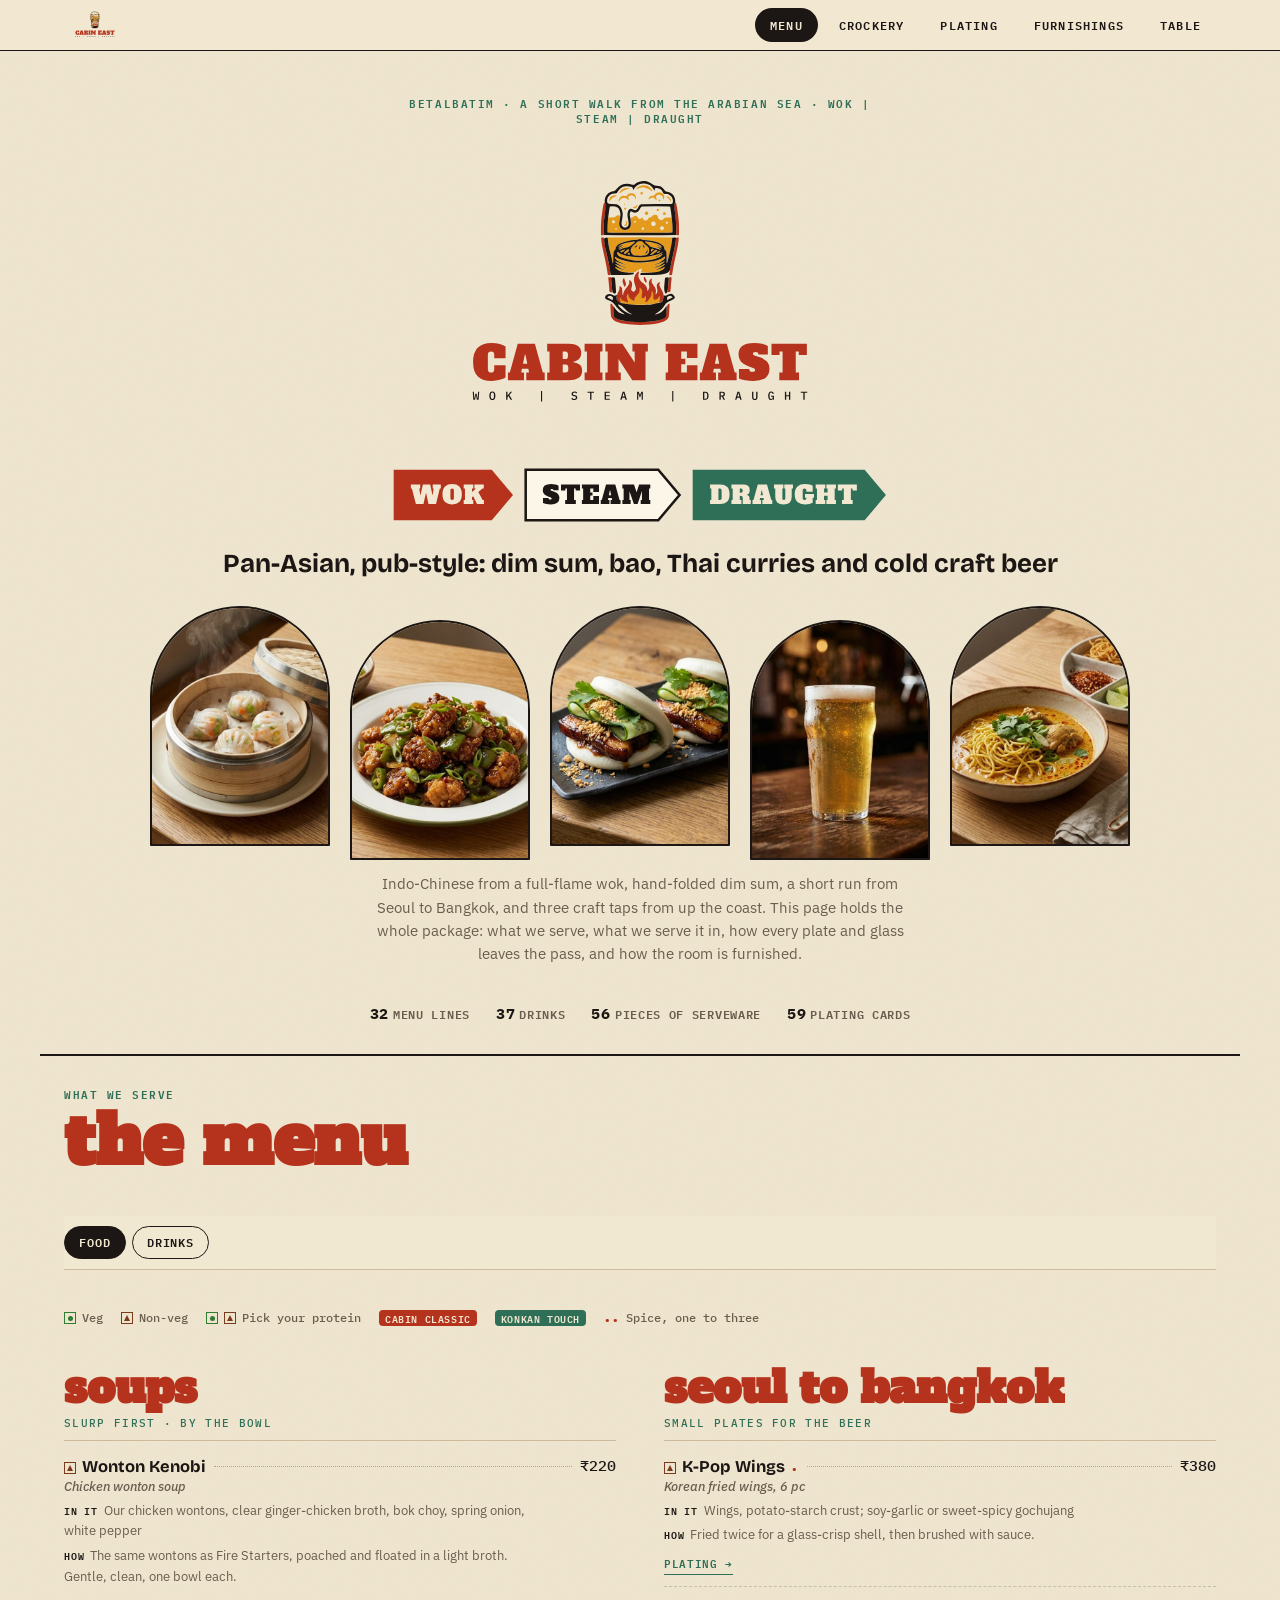
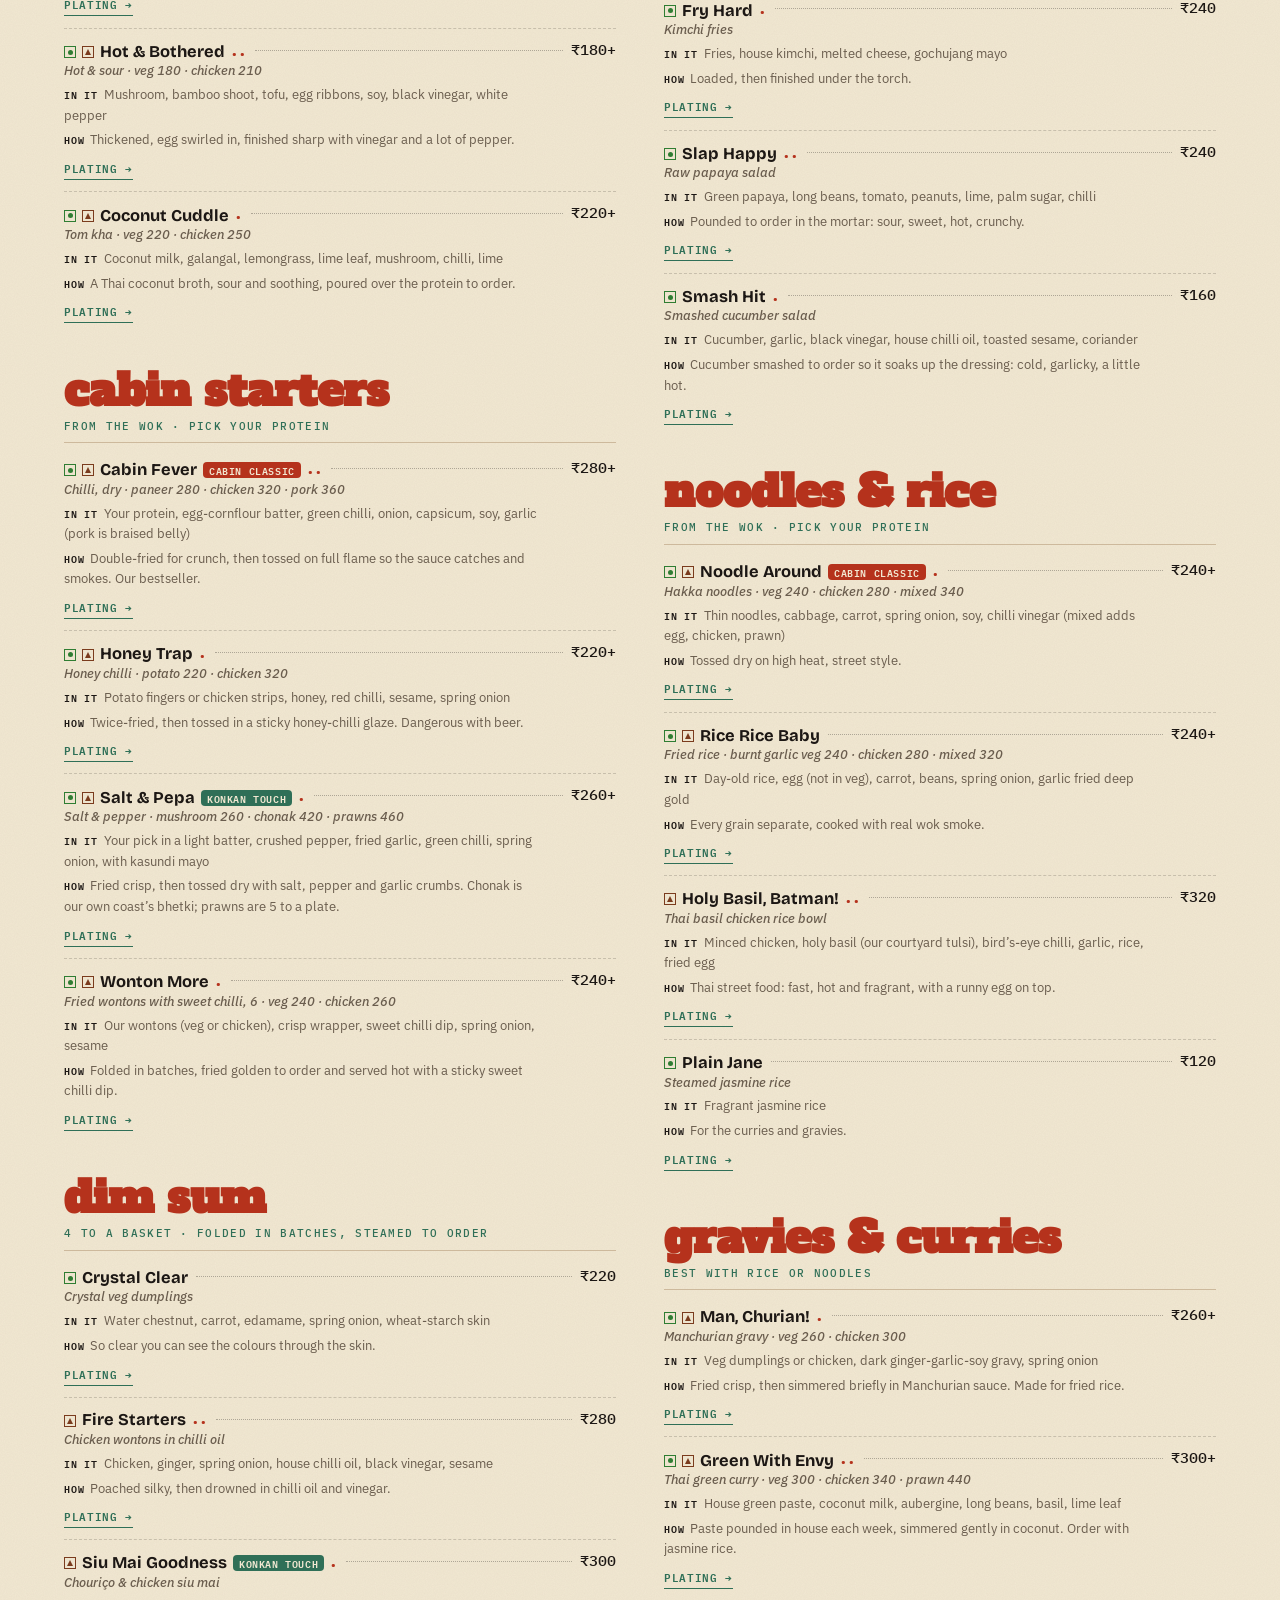
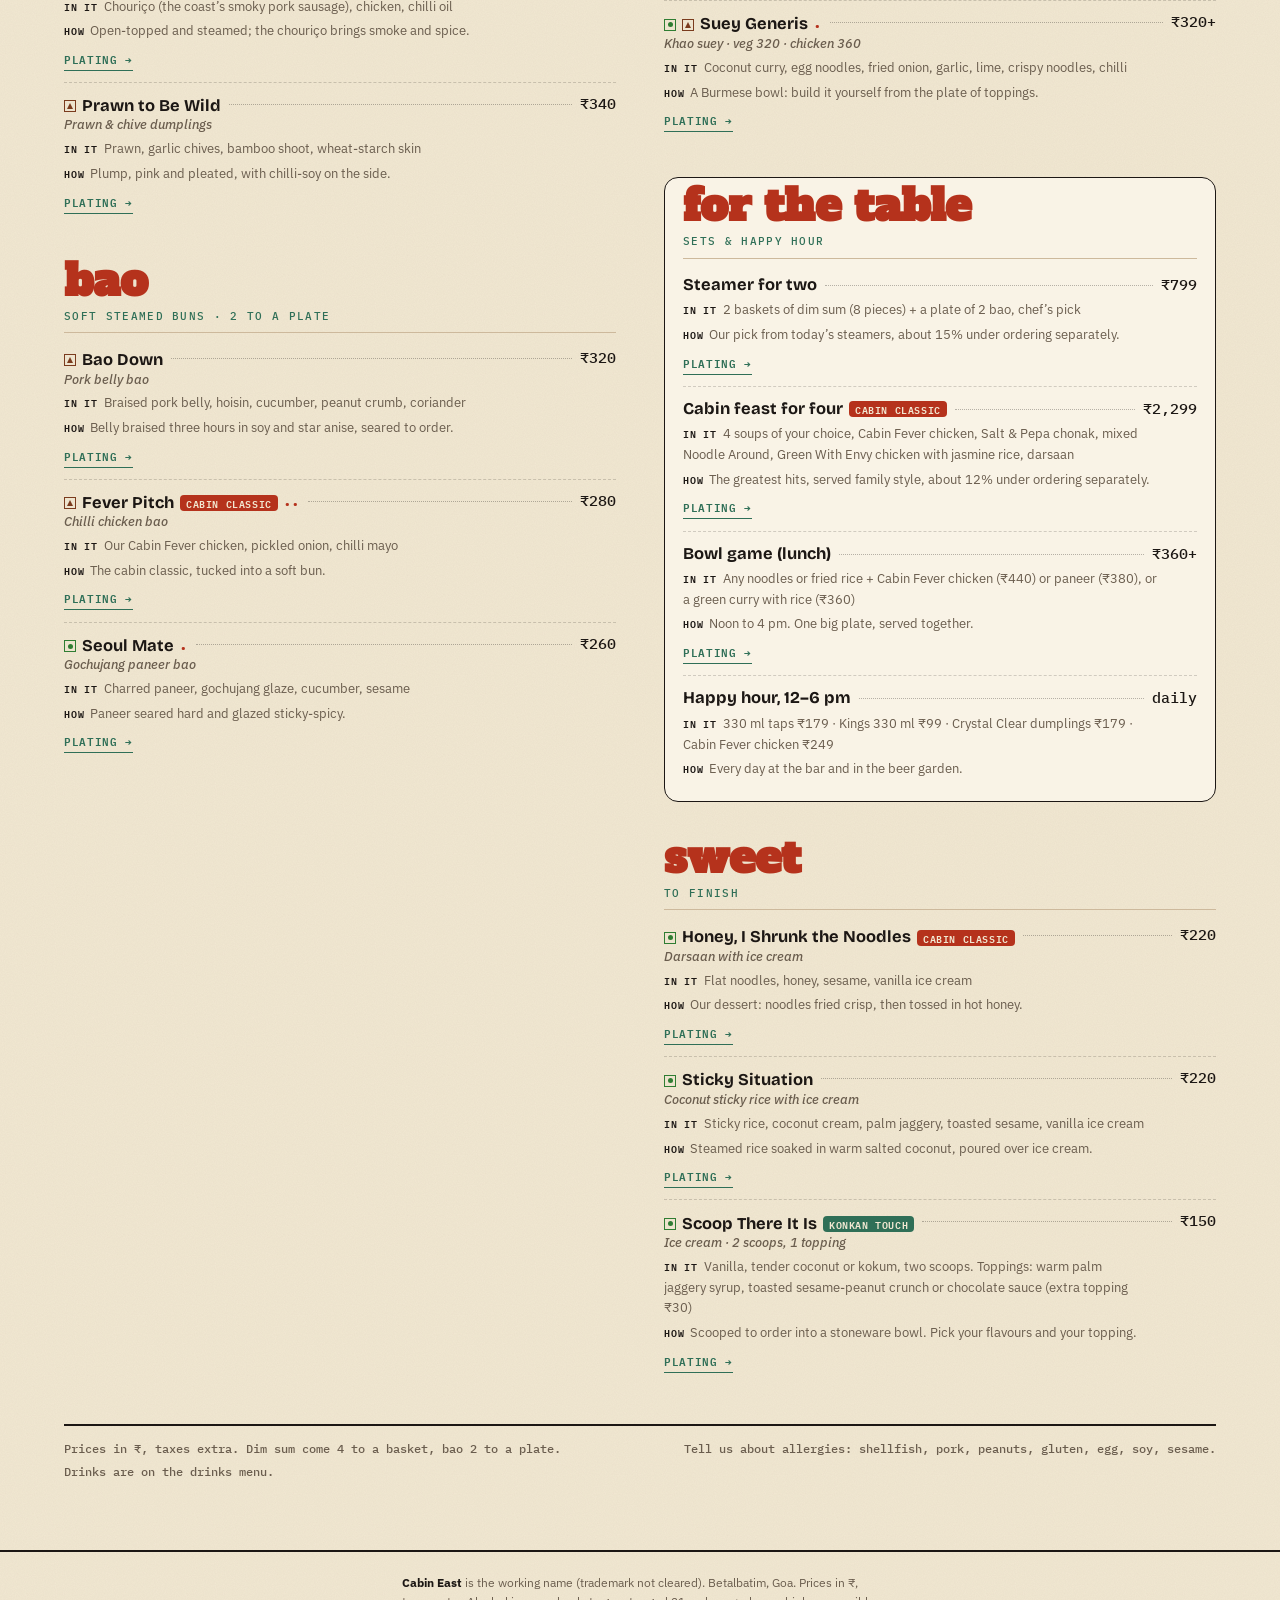
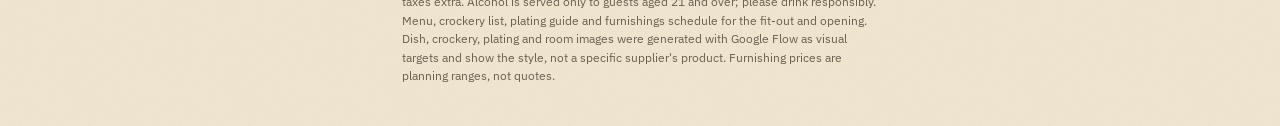
==== commit d8694b35: "Roll back the STEAM colour change on the Menu site, photo menus and PDFs (#FBF6E8) Co-Authored-By: C" ====
--- a/index.html
+++ b/index.html
@@ -260,7 +260,7 @@
 
 <section class="hero wrap" aria-label="Introduction">
   <p class="eyebrow">Betalbatim · a short walk from the Arabian Sea · Wok | Steam | Draught</p>
-  <h1><svg role="img" aria-label="Cabin East" xmlns="http://www.w3.org/2000/svg" viewBox="0 0 796 592"><g transform="translate(315.53 56.00) scale(0.30896)"><path d="M133.5 787.0Q133.0 796.0 134.5 801.0Q136.0 806.0 138.0 809.5Q140.0 813.0 143.0 815.0Q146.0 817.0 168.0 821.0Q190.0 825.0 212.0 827.0Q234.0 829.0 275.0 828.5Q316.0 828.0 348.0 823.5Q380.0 819.0 386.0 816.5Q392.0 814.0 396.0 803.0Q400.0 792.0 398.5 780.5Q397.0 769.0 395.0 769.0Q393.0 769.0 390.5 775.0Q388.0 781.0 383.5 785.5Q379.0 790.0 374.5 792.0Q370.0 794.0 365.5 793.5Q361.0 793.0 358.0 789.0Q355.0 785.0 355.5 769.0Q356.0 753.0 352.5 745.5Q349.0 738.0 347.0 736.0Q345.0 734.0 343.5 734.0Q342.0 734.0 343.0 744.0Q344.0 754.0 342.5 760.5Q341.0 767.0 338.5 772.0Q336.0 777.0 326.5 789.5Q317.0 802.0 310.0 806.5Q303.0 811.0 305.5 804.0Q308.0 797.0 308.0 789.0Q308.0 781.0 305.5 774.5Q303.0 768.0 301.0 768.0Q299.0 768.0 298.0 772.5Q297.0 777.0 293.0 780.5Q289.0 784.0 287.0 784.0Q285.0 784.0 282.5 782.0Q280.0 780.0 279.0 776.0Q278.0 772.0 280.5 760.0Q283.0 748.0 282.5 741.0Q282.0 734.0 279.5 728.0Q277.0 722.0 271.5 715.5Q266.0 709.0 264.0 709.0Q262.0 709.0 263.5 718.0Q265.0 727.0 263.5 735.0Q262.0 743.0 259.0 748.0Q256.0 753.0 245.0 764.5Q234.0 776.0 232.0 781.0Q230.0 786.0 230.0 796.0Q230.0 806.0 218.5 797.5Q207.0 789.0 201.5 783.5Q196.0 778.0 193.5 771.5Q191.0 765.0 190.5 757.5Q190.0 750.0 188.5 750.0Q187.0 750.0 183.0 758.5Q179.0 767.0 179.0 775.5Q179.0 784.0 183.0 795.5Q187.0 807.0 186.0 809.5Q185.0 812.0 169.0 805.5Q153.0 799.0 147.5 794.0Q142.0 789.0 140.0 783.5Q138.0 778.0 136.0 778.0Q134.0 778.0 133.5 787.0ZM105.0 511.5Q103.0 512.0 103.5 518.0Q104.0 524.0 112.5 532.0Q121.0 540.0 133.0 546.5Q145.0 553.0 159.5 558.0Q174.0 563.0 171.5 563.5Q169.0 564.0 160.5 562.0Q152.0 560.0 142.0 556.5Q132.0 553.0 120.0 546.5Q108.0 540.0 106.5 540.0Q105.0 540.0 105.5 543.0Q106.0 546.0 115.0 553.5Q124.0 561.0 134.5 566.5Q145.0 572.0 159.0 577.0Q173.0 582.0 168.5 582.0Q164.0 582.0 150.5 578.0Q137.0 574.0 121.0 566.5Q105.0 559.0 105.5 562.0Q106.0 565.0 116.5 573.5Q127.0 582.0 137.0 587.0Q147.0 592.0 162.0 597.0Q177.0 602.0 174.5 602.5Q172.0 603.0 160.0 600.0Q148.0 597.0 138.5 593.5Q129.0 590.0 118.5 584.0Q108.0 578.0 106.0 578.0Q104.0 578.0 105.0 582.0Q106.0 586.0 111.0 591.0Q116.0 596.0 128.0 602.5Q140.0 609.0 149.0 612.0Q158.0 615.0 195.5 615.0Q233.0 615.0 241.0 608.0Q249.0 601.0 263.0 594.5Q277.0 588.0 279.0 588.5Q281.0 589.0 277.0 599.5Q273.0 610.0 273.5 612.5Q274.0 615.0 325.0 615.0Q376.0 615.0 387.5 611.0Q399.0 607.0 406.5 603.0Q414.0 599.0 418.0 596.0Q422.0 593.0 426.0 588.0Q430.0 583.0 430.0 580.5Q430.0 578.0 428.0 578.0Q426.0 578.0 412.0 585.5Q398.0 593.0 382.5 597.5Q367.0 602.0 364.5 601.5Q362.0 601.0 374.5 596.5Q387.0 592.0 398.0 586.5Q409.0 581.0 418.5 573.0Q428.0 565.0 428.5 562.0Q429.0 559.0 412.0 567.0Q395.0 575.0 378.5 579.5Q362.0 584.0 360.0 583.5Q358.0 583.0 370.0 579.0Q382.0 575.0 395.5 568.5Q409.0 562.0 418.0 554.5Q427.0 547.0 428.0 543.5Q429.0 540.0 414.5 547.0Q400.0 554.0 385.5 558.5Q371.0 563.0 364.0 563.5Q357.0 564.0 373.0 558.5Q389.0 553.0 402.5 545.5Q416.0 538.0 422.0 532.5Q428.0 527.0 429.5 524.0Q431.0 521.0 430.5 516.0Q430.0 511.0 428.5 511.0Q427.0 511.0 421.0 515.5Q415.0 520.0 407.0 524.0Q399.0 528.0 378.0 534.5Q357.0 541.0 338.5 544.0Q320.0 547.0 296.0 548.5Q272.0 550.0 248.5 549.0Q225.0 548.0 201.0 544.5Q177.0 541.0 161.0 536.5Q145.0 532.0 136.5 528.5Q128.0 525.0 117.5 518.0Q107.0 511.0 105.0 511.5ZM189.5 487.5Q186.0 491.0 186.0 493.0Q186.0 495.0 193.5 495.5Q201.0 496.0 201.0 494.0Q201.0 492.0 198.5 488.0Q196.0 484.0 194.5 484.0Q193.0 484.0 189.5 487.5ZM118.0 479.5Q116.0 480.0 116.0 484.0Q116.0 488.0 117.5 493.0Q119.0 498.0 123.5 502.5Q128.0 507.0 139.0 513.0Q150.0 519.0 170.5 525.0Q191.0 531.0 216.5 534.0Q242.0 537.0 275.0 536.5Q308.0 536.0 330.5 532.5Q353.0 529.0 365.0 525.5Q377.0 522.0 386.0 518.0Q395.0 514.0 402.0 509.5Q409.0 505.0 412.5 500.5Q416.0 496.0 416.0 494.5Q416.0 493.0 414.5 493.0Q413.0 493.0 404.5 498.5Q396.0 504.0 385.5 508.0Q375.0 512.0 373.0 511.5Q371.0 511.0 386.5 503.5Q402.0 496.0 407.5 491.0Q413.0 486.0 413.5 484.0Q414.0 482.0 412.5 482.0Q411.0 482.0 397.0 489.5Q383.0 497.0 359.5 503.0Q336.0 509.0 312.5 511.5Q289.0 514.0 267.5 514.0Q246.0 514.0 225.5 512.0Q205.0 510.0 186.0 506.0Q167.0 502.0 154.5 497.5Q142.0 493.0 134.5 489.0Q127.0 485.0 123.5 482.0Q120.0 479.0 118.0 479.5ZM397.5 477.0Q398.0 475.0 397.0 474.0Q396.0 473.0 392.0 473.5Q388.0 474.0 384.0 478.0Q380.0 482.0 380.0 483.5Q380.0 485.0 388.5 482.0Q397.0 479.0 397.5 477.0ZM381.0 469.0Q381.0 467.0 377.5 465.5Q374.0 464.0 370.5 464.5Q367.0 465.0 353.5 477.0Q340.0 489.0 337.5 492.5Q335.0 496.0 339.0 496.5Q343.0 497.0 350.0 495.0Q357.0 493.0 369.0 482.0Q381.0 471.0 381.0 469.0ZM170.0 464.0Q170.0 462.0 156.0 466.5Q142.0 471.0 139.5 472.5Q137.0 474.0 136.5 476.0Q136.0 478.0 139.0 480.0Q142.0 482.0 146.0 482.5Q150.0 483.0 160.0 474.5Q170.0 466.0 170.0 464.0ZM357.5 461.5Q357.0 459.0 351.0 458.0Q345.0 457.0 343.0 458.5Q341.0 460.0 341.0 468.5Q341.0 477.0 349.5 470.5Q358.0 464.0 357.5 461.5ZM194.5 465.0Q195.0 458.0 193.0 457.5Q191.0 457.0 176.0 470.5Q161.0 484.0 161.0 486.0Q161.0 488.0 167.0 489.5Q173.0 491.0 180.5 485.0Q188.0 479.0 191.0 475.5Q194.0 472.0 194.5 465.0ZM310.0 411.5Q300.0 411.0 300.0 413.0Q300.0 415.0 309.0 421.5Q318.0 428.0 325.5 436.0Q333.0 444.0 349.5 447.5Q366.0 451.0 377.5 455.0Q389.0 459.0 394.5 462.0Q400.0 465.0 402.0 465.0Q404.0 465.0 402.0 462.0Q400.0 459.0 389.0 453.0Q378.0 447.0 379.5 446.5Q381.0 446.0 391.5 450.5Q402.0 455.0 404.0 455.0Q406.0 455.0 406.0 453.5Q406.0 452.0 404.0 450.0Q402.0 448.0 390.5 441.5Q379.0 435.0 380.5 434.5Q382.0 434.0 393.5 439.5Q405.0 445.0 407.0 445.0Q409.0 445.0 409.0 443.5Q409.0 442.0 404.0 438.0Q399.0 434.0 389.0 429.5Q379.0 425.0 367.0 421.5Q355.0 418.0 337.5 415.0Q320.0 412.0 310.0 411.5ZM234.0 413.0Q234.0 411.0 224.0 411.5Q214.0 412.0 196.5 415.0Q179.0 418.0 158.0 425.5Q137.0 433.0 131.0 437.5Q125.0 442.0 125.0 443.5Q125.0 445.0 127.0 445.0Q129.0 445.0 139.0 440.0Q149.0 435.0 152.0 435.0Q155.0 435.0 143.5 441.5Q132.0 448.0 130.0 450.0Q128.0 452.0 128.0 453.5Q128.0 455.0 130.0 455.0Q132.0 455.0 142.5 450.5Q153.0 446.0 154.5 446.5Q156.0 447.0 145.0 453.0Q134.0 459.0 132.0 462.0Q130.0 465.0 132.0 465.0Q134.0 465.0 149.5 458.5Q165.0 452.0 183.0 448.0Q201.0 444.0 208.0 436.5Q215.0 429.0 222.0 424.5Q229.0 420.0 231.5 417.5Q234.0 415.0 234.0 413.0ZM216.0 442.5Q211.0 448.0 208.5 454.5Q206.0 461.0 206.5 471.0Q207.0 481.0 209.5 485.5Q212.0 490.0 219.0 495.5Q226.0 501.0 235.0 502.0Q244.0 503.0 274.5 502.5Q305.0 502.0 311.0 498.5Q317.0 495.0 322.0 487.5Q327.0 480.0 327.5 471.0Q328.0 462.0 324.0 453.0Q320.0 444.0 316.5 440.5Q313.0 437.0 306.5 433.0Q300.0 429.0 294.5 423.5Q289.0 418.0 286.5 413.5Q284.0 409.0 280.0 410.5Q276.0 412.0 272.0 408.0Q268.0 404.0 263.0 408.0Q258.0 412.0 253.0 411.0Q248.0 410.0 245.0 416.0Q242.0 422.0 231.5 429.5Q221.0 437.0 216.0 442.5ZM314.0 468.0Q316.0 460.0 317.5 464.5Q319.0 469.0 317.5 475.0Q316.0 481.0 311.5 485.5Q307.0 490.0 303.0 491.5Q299.0 493.0 298.5 492.5Q298.0 492.0 302.0 488.5Q306.0 485.0 309.0 480.5Q312.0 476.0 314.0 468.0ZM241.5 439.0Q251.0 431.0 251.5 432.5Q252.0 434.0 249.5 438.5Q247.0 443.0 244.0 446.0Q241.0 449.0 239.0 450.0Q237.0 451.0 235.5 450.5Q234.0 450.0 233.0 448.5Q232.0 447.0 241.5 439.0ZM282.5 431.0Q283.0 430.0 286.5 432.0Q290.0 434.0 293.0 437.5Q296.0 441.0 297.0 443.5Q298.0 446.0 297.0 449.0Q296.0 452.0 294.5 452.0Q293.0 452.0 291.5 450.5Q290.0 449.0 288.5 444.0Q287.0 439.0 284.5 435.5Q282.0 432.0 282.5 431.0ZM265.0 437.5Q266.0 430.0 268.0 434.0Q270.0 438.0 270.5 443.0Q271.0 448.0 269.5 452.5Q268.0 457.0 265.5 459.0Q263.0 461.0 261.0 458.5Q259.0 456.0 261.5 450.5Q264.0 445.0 265.0 437.5ZM55.0 383.0Q54.0 384.0 57.5 412.0Q61.0 440.0 73.5 494.0Q86.0 548.0 88.0 548.0Q90.0 548.0 90.5 515.0Q91.0 482.0 94.0 476.0Q97.0 470.0 101.5 465.0Q106.0 460.0 106.0 455.5Q106.0 451.0 107.5 447.5Q109.0 444.0 114.0 438.5Q119.0 433.0 128.5 427.0Q138.0 421.0 151.5 416.0Q165.0 411.0 187.0 406.5Q209.0 402.0 227.5 400.0Q246.0 398.0 251.0 398.5Q256.0 399.0 260.0 396.0Q264.0 393.0 267.0 393.0Q270.0 393.0 273.5 395.5Q277.0 398.0 301.5 400.0Q326.0 402.0 342.0 405.0Q358.0 408.0 373.5 413.0Q389.0 418.0 401.5 425.0Q414.0 432.0 419.5 438.0Q425.0 444.0 426.5 447.5Q428.0 451.0 428.0 455.5Q428.0 460.0 432.5 465.0Q437.0 470.0 440.0 475.5Q443.0 481.0 443.5 515.0Q444.0 549.0 446.0 549.0Q448.0 549.0 460.5 495.0Q473.0 441.0 476.0 421.0Q479.0 401.0 479.5 392.5Q480.0 384.0 479.0 383.0Q478.0 382.0 267.0 382.0Q56.0 382.0 55.0 383.0ZM183.0 278.0Q182.0 273.0 180.0 273.0Q178.0 273.0 176.5 282.0Q175.0 291.0 173.0 294.5Q171.0 298.0 167.5 301.0Q164.0 304.0 164.5 306.0Q165.0 308.0 171.0 307.0Q177.0 306.0 180.0 302.0Q183.0 298.0 183.5 290.5Q184.0 283.0 183.0 278.0ZM479.0 276.0Q477.0 253.0 476.0 252.0Q475.0 251.0 452.0 251.0Q429.0 251.0 424.5 258.0Q420.0 265.0 416.0 267.0Q412.0 269.0 407.5 269.0Q403.0 269.0 396.5 265.0Q390.0 261.0 388.0 257.0Q386.0 253.0 385.5 248.5Q385.0 244.0 381.5 240.0Q378.0 236.0 375.5 235.0Q373.0 234.0 366.5 234.0Q360.0 234.0 356.5 235.5Q353.0 237.0 347.5 244.0Q342.0 251.0 333.5 251.0Q325.0 251.0 323.0 256.5Q321.0 262.0 318.0 265.5Q315.0 269.0 311.5 270.5Q308.0 272.0 303.5 272.0Q299.0 272.0 293.0 267.5Q287.0 263.0 285.0 257.0Q283.0 251.0 282.0 251.0Q281.0 251.0 277.0 255.5Q273.0 260.0 268.0 261.0Q263.0 262.0 258.0 258.5Q253.0 255.0 250.0 248.5Q247.0 242.0 240.5 241.0Q234.0 240.0 231.5 241.0Q229.0 242.0 225.5 246.5Q222.0 251.0 212.5 251.5Q203.0 252.0 206.0 272.0Q209.0 292.0 207.5 299.5Q206.0 307.0 203.0 312.5Q200.0 318.0 192.0 324.5Q184.0 331.0 179.0 332.5Q174.0 334.0 168.0 334.0Q162.0 334.0 153.5 330.0Q145.0 326.0 139.0 318.5Q133.0 311.0 131.0 304.0Q129.0 297.0 129.0 291.0Q129.0 285.0 132.5 268.5Q136.0 252.0 136.0 246.5Q136.0 241.0 133.5 239.0Q131.0 237.0 125.0 236.5Q119.0 236.0 115.0 237.5Q111.0 239.0 106.5 245.0Q102.0 251.0 80.5 251.0Q59.0 251.0 58.0 252.0Q57.0 253.0 55.0 277.0Q53.0 301.0 53.0 325.5Q53.0 350.0 54.0 351.0Q55.0 352.0 267.0 352.0Q479.0 352.0 480.0 351.0Q481.0 350.0 481.0 324.5Q481.0 299.0 479.0 276.0ZM105.5 322.0Q108.0 320.0 110.0 320.5Q112.0 321.0 114.0 323.5Q116.0 326.0 112.5 330.0Q109.0 334.0 105.5 331.0Q102.0 328.0 102.5 326.0Q103.0 324.0 105.5 322.0ZM281.0 318.5Q284.0 316.0 287.0 316.5Q290.0 317.0 292.5 320.0Q295.0 323.0 294.5 326.0Q294.0 329.0 291.0 331.5Q288.0 334.0 285.0 333.5Q282.0 333.0 279.5 330.0Q277.0 327.0 277.5 324.0Q278.0 321.0 281.0 318.5ZM405.0 311.0Q409.0 308.0 414.5 309.0Q420.0 310.0 423.0 314.0Q426.0 318.0 425.0 323.5Q424.0 329.0 421.5 331.5Q419.0 334.0 416.0 335.0Q413.0 336.0 409.5 335.0Q406.0 334.0 402.5 329.5Q399.0 325.0 400.0 319.5Q401.0 314.0 405.0 311.0ZM441.5 280.0Q444.0 278.0 446.5 278.5Q449.0 279.0 451.5 282.5Q454.0 286.0 450.5 290.0Q447.0 294.0 445.0 294.0Q443.0 294.0 440.0 290.5Q437.0 287.0 438.0 284.5Q439.0 282.0 441.5 280.0ZM350.5 278.5Q354.0 277.0 358.5 278.0Q363.0 279.0 366.0 282.0Q369.0 285.0 370.5 289.0Q372.0 293.0 370.5 297.0Q369.0 301.0 366.0 304.0Q363.0 307.0 360.0 308.0Q357.0 309.0 352.0 307.5Q347.0 306.0 343.5 301.0Q340.0 296.0 341.0 290.5Q342.0 285.0 344.5 282.5Q347.0 280.0 350.5 278.5ZM230.5 276.0Q234.0 272.0 237.5 275.0Q241.0 278.0 240.5 280.5Q240.0 283.0 237.5 285.0Q235.0 287.0 232.5 286.0Q230.0 285.0 228.5 282.5Q227.0 280.0 230.5 276.0ZM86.0 271.5Q89.0 269.0 93.0 269.5Q97.0 270.0 100.0 274.0Q103.0 278.0 102.0 281.5Q101.0 285.0 98.0 287.5Q95.0 290.0 91.5 289.5Q88.0 289.0 85.0 285.5Q82.0 282.0 82.5 278.0Q83.0 274.0 86.0 271.5ZM427.0 216.5Q422.0 217.0 420.5 219.0Q419.0 221.0 419.5 226.5Q420.0 232.0 422.0 233.5Q424.0 235.0 429.5 234.5Q435.0 234.0 436.5 232.0Q438.0 230.0 437.5 225.0Q437.0 220.0 434.5 218.0Q432.0 216.0 427.0 216.5ZM312.5 212.0Q308.0 211.0 304.0 213.5Q300.0 216.0 299.0 221.5Q298.0 227.0 300.5 230.5Q303.0 234.0 308.5 235.0Q314.0 236.0 318.0 232.5Q322.0 229.0 322.0 224.0Q322.0 219.0 319.5 216.0Q317.0 213.0 312.5 212.0ZM385.0 194.0Q382.0 194.0 380.0 195.5Q378.0 197.0 377.5 200.5Q377.0 204.0 379.5 206.5Q382.0 209.0 385.0 209.0Q388.0 209.0 390.0 207.0Q392.0 205.0 392.0 201.5Q392.0 198.0 390.0 196.0Q388.0 194.0 385.0 194.0ZM169.0 186.0Q166.0 186.0 164.0 188.0Q162.0 190.0 162.0 193.0Q162.0 196.0 164.5 198.0Q167.0 200.0 169.0 200.0Q171.0 200.0 173.0 198.5Q175.0 197.0 175.5 193.5Q176.0 190.0 174.0 188.0Q172.0 186.0 169.0 186.0ZM251.0 170.5Q251.0 168.0 249.5 168.0Q248.0 168.0 242.5 173.5Q237.0 179.0 233.5 180.5Q230.0 182.0 224.5 181.0Q219.0 180.0 219.0 182.0Q219.0 184.0 224.5 187.5Q230.0 191.0 234.0 191.0Q238.0 191.0 241.5 188.5Q245.0 186.0 248.0 179.5Q251.0 173.0 251.0 170.5ZM163.5 160.5Q161.0 161.0 160.5 163.5Q160.0 166.0 163.0 167.0Q166.0 168.0 167.0 165.0Q168.0 162.0 167.0 161.0Q166.0 160.0 163.5 160.5ZM397.0 132.5Q393.0 132.0 391.5 133.5Q390.0 135.0 390.0 137.5Q390.0 140.0 392.0 142.0Q394.0 144.0 397.0 143.5Q400.0 143.0 401.0 141.5Q402.0 140.0 401.5 136.5Q401.0 133.0 397.0 132.5ZM448.5 112.0Q441.0 111.0 441.0 113.0Q441.0 115.0 445.0 117.0Q449.0 119.0 454.5 124.5Q460.0 130.0 463.5 138.0Q467.0 146.0 468.5 146.0Q470.0 146.0 470.5 139.0Q471.0 132.0 468.5 126.5Q466.0 121.0 461.0 117.0Q456.0 113.0 448.5 112.0ZM113.0 110.0Q113.0 108.0 109.0 106.5Q105.0 105.0 98.5 105.0Q92.0 105.0 85.0 108.0Q78.0 111.0 75.0 113.5Q72.0 116.0 69.0 120.5Q66.0 125.0 64.5 134.0Q63.0 143.0 65.5 143.5Q68.0 144.0 70.5 138.5Q73.0 133.0 79.0 127.0Q85.0 121.0 93.5 117.0Q102.0 113.0 107.5 112.5Q113.0 112.0 113.0 110.0ZM240.5 119.0Q240.0 111.0 234.5 103.5Q229.0 96.0 223.5 93.5Q218.0 91.0 209.5 91.0Q201.0 91.0 195.5 93.5Q190.0 96.0 184.5 103.5Q179.0 111.0 172.0 109.0Q165.0 107.0 160.0 107.0Q155.0 107.0 151.0 108.0Q147.0 109.0 142.0 112.0Q137.0 115.0 132.0 122.5Q127.0 130.0 126.5 139.0Q126.0 148.0 128.0 148.0Q130.0 148.0 132.0 142.5Q134.0 137.0 137.5 133.0Q141.0 129.0 148.5 125.0Q156.0 121.0 162.0 121.0Q168.0 121.0 174.5 124.0Q181.0 127.0 185.5 131.5Q190.0 136.0 191.5 136.0Q193.0 136.0 193.5 133.5Q194.0 131.0 191.0 124.5Q188.0 118.0 191.0 114.0Q194.0 110.0 198.5 107.5Q203.0 105.0 207.5 104.5Q212.0 104.0 218.5 106.5Q225.0 109.0 228.5 112.5Q232.0 116.0 234.5 122.0Q237.0 128.0 239.0 127.5Q241.0 127.0 240.5 119.0ZM427.5 114.5Q427.0 107.0 425.0 103.0Q423.0 99.0 418.5 94.5Q414.0 90.0 408.0 87.5Q402.0 85.0 394.0 85.0Q386.0 85.0 380.0 87.5Q374.0 90.0 369.5 94.5Q365.0 99.0 362.5 103.5Q360.0 108.0 352.0 107.5Q344.0 107.0 338.5 109.5Q333.0 112.0 329.0 117.0Q325.0 122.0 324.5 127.0Q324.0 132.0 325.5 132.0Q327.0 132.0 331.5 127.5Q336.0 123.0 343.0 121.0Q350.0 119.0 356.0 121.0Q362.0 123.0 366.0 127.0Q370.0 131.0 371.5 134.0Q373.0 137.0 375.0 137.0Q377.0 137.0 377.0 132.0Q377.0 127.0 374.0 120.0Q371.0 113.0 375.5 108.5Q380.0 104.0 383.0 102.5Q386.0 101.0 390.5 100.5Q395.0 100.0 400.5 102.0Q406.0 104.0 411.0 108.5Q416.0 113.0 418.0 118.0Q420.0 123.0 420.0 128.0Q420.0 133.0 422.0 133.0Q424.0 133.0 426.0 127.5Q428.0 122.0 427.5 114.5ZM278.0 83.0Q274.0 83.0 272.0 85.0Q270.0 87.0 270.0 91.0Q270.0 95.0 272.5 97.5Q275.0 100.0 278.0 100.0Q281.0 100.0 283.5 98.0Q286.0 96.0 286.5 92.0Q287.0 88.0 284.5 85.5Q282.0 83.0 278.0 83.0ZM198.0 61.0Q198.0 59.0 192.5 57.5Q187.0 56.0 178.5 56.0Q170.0 56.0 164.5 57.5Q159.0 59.0 153.0 62.5Q147.0 66.0 142.0 71.0Q137.0 76.0 134.0 81.5Q131.0 87.0 131.0 89.0Q131.0 91.0 132.5 91.5Q134.0 92.0 140.5 86.0Q147.0 80.0 156.0 75.0Q165.0 70.0 173.0 67.5Q181.0 65.0 189.5 64.0Q198.0 63.0 198.0 61.0ZM247.0 56.5Q243.0 61.0 243.0 62.5Q243.0 64.0 245.0 64.0Q247.0 64.0 251.0 61.5Q255.0 59.0 262.5 56.5Q270.0 54.0 277.5 53.0Q285.0 52.0 291.5 52.5Q298.0 53.0 311.0 57.5Q324.0 62.0 334.5 70.5Q345.0 79.0 346.5 79.0Q348.0 79.0 348.0 76.5Q348.0 74.0 346.0 70.0Q344.0 66.0 338.0 59.0Q332.0 52.0 323.5 47.0Q315.0 42.0 310.0 40.5Q305.0 39.0 295.0 38.5Q285.0 38.0 276.5 40.0Q268.0 42.0 259.5 47.0Q251.0 52.0 247.0 56.5Z" fill="#E49B1D" fill-rule="evenodd"/><path d="M73.0 819.5Q71.0 820.0 73.0 861.5Q75.0 903.0 77.5 909.5Q80.0 916.0 89.5 925.0Q99.0 934.0 107.5 938.0Q116.0 942.0 132.5 946.5Q149.0 951.0 167.5 954.0Q186.0 957.0 211.5 959.0Q237.0 961.0 267.0 961.0Q297.0 961.0 330.0 958.0Q363.0 955.0 387.5 949.5Q412.0 944.0 424.5 938.5Q437.0 933.0 445.0 925.5Q453.0 918.0 456.0 910.5Q459.0 903.0 461.0 861.5Q463.0 820.0 462.0 819.5Q461.0 819.0 452.5 824.5Q444.0 830.0 442.0 866.0Q440.0 902.0 436.0 907.5Q432.0 913.0 422.5 918.5Q413.0 924.0 397.5 928.5Q382.0 933.0 371.0 935.0Q360.0 937.0 328.5 940.0Q297.0 943.0 259.0 942.5Q221.0 942.0 187.0 937.5Q153.0 933.0 136.0 928.0Q119.0 923.0 112.0 919.0Q105.0 915.0 101.0 911.0Q97.0 907.0 95.0 902.5Q93.0 898.0 91.5 864.5Q90.0 831.0 82.5 825.0Q75.0 819.0 73.0 819.5ZM162.0 651.0Q160.0 651.0 156.0 657.5Q152.0 664.0 152.0 671.5Q152.0 679.0 156.5 688.5Q161.0 698.0 161.5 703.5Q162.0 709.0 164.0 709.5Q166.0 710.0 170.0 704.5Q174.0 699.0 174.5 692.0Q175.0 685.0 169.5 673.5Q164.0 662.0 164.0 656.5Q164.0 651.0 162.0 651.0ZM476.0 647.0Q475.0 646.0 467.5 646.0Q460.0 646.0 459.0 647.0Q458.0 648.0 454.0 691.0Q450.0 734.0 450.5 740.5Q451.0 747.0 458.5 745.5Q466.0 744.0 467.5 741.0Q469.0 738.0 470.5 715.0Q472.0 692.0 474.5 670.0Q477.0 648.0 476.0 647.0ZM66.5 646.0Q59.0 646.0 58.0 647.0Q57.0 648.0 60.0 675.5Q63.0 703.0 64.0 721.0Q65.0 739.0 66.5 741.5Q68.0 744.0 75.5 745.5Q83.0 747.0 83.5 740.0Q84.0 733.0 80.0 690.5Q76.0 648.0 75.0 647.0Q74.0 646.0 66.5 646.0ZM298.0 643.5Q296.0 643.0 294.0 647.0Q292.0 651.0 292.0 656.5Q292.0 662.0 297.0 669.5Q302.0 677.0 302.5 679.5Q303.0 682.0 305.0 682.5Q307.0 683.0 309.0 680.5Q311.0 678.0 311.0 671.5Q311.0 665.0 307.0 659.5Q303.0 654.0 301.5 649.0Q300.0 644.0 298.0 643.5ZM114.5 766.5Q112.0 776.0 112.5 785.0Q113.0 794.0 116.0 801.0Q119.0 808.0 127.0 811.0Q135.0 814.0 138.0 814.0Q141.0 814.0 141.0 812.0Q141.0 810.0 137.5 802.0Q134.0 794.0 134.0 788.0Q134.0 782.0 135.0 780.5Q136.0 779.0 138.5 785.0Q141.0 791.0 144.5 794.5Q148.0 798.0 167.0 806.0Q186.0 814.0 187.0 813.0Q188.0 812.0 188.0 808.5Q188.0 805.0 184.0 793.5Q180.0 782.0 180.0 775.5Q180.0 769.0 184.5 760.5Q189.0 752.0 189.5 759.5Q190.0 767.0 192.5 773.5Q195.0 780.0 200.0 785.0Q205.0 790.0 218.0 799.0Q231.0 808.0 231.0 798.0Q231.0 788.0 233.0 783.0Q235.0 778.0 246.0 766.5Q257.0 755.0 260.0 750.0Q263.0 745.0 264.5 738.5Q266.0 732.0 265.0 721.0Q264.0 710.0 270.0 717.0Q276.0 724.0 278.5 730.0Q281.0 736.0 281.5 741.0Q282.0 746.0 279.5 758.0Q277.0 770.0 277.0 774.0Q277.0 778.0 278.0 780.0Q279.0 782.0 281.0 783.5Q283.0 785.0 287.0 785.0Q291.0 785.0 294.5 782.0Q298.0 779.0 299.5 774.0Q301.0 769.0 302.5 771.0Q304.0 773.0 305.5 778.0Q307.0 783.0 307.0 789.0Q307.0 795.0 304.0 801.5Q301.0 808.0 301.0 810.0Q301.0 812.0 303.5 812.0Q306.0 812.0 311.0 809.0Q316.0 806.0 326.5 792.5Q337.0 779.0 339.5 774.0Q342.0 769.0 343.5 762.5Q345.0 756.0 344.5 746.0Q344.0 736.0 347.0 739.5Q350.0 743.0 352.5 749.0Q355.0 755.0 354.5 771.0Q354.0 787.0 356.5 790.5Q359.0 794.0 365.5 794.5Q372.0 795.0 376.5 793.0Q381.0 791.0 385.0 787.0Q389.0 783.0 391.5 777.0Q394.0 771.0 395.0 771.0Q396.0 771.0 397.5 780.5Q399.0 790.0 395.0 802.5Q391.0 815.0 395.5 814.5Q400.0 814.0 407.5 810.5Q415.0 807.0 419.0 794.0Q423.0 781.0 423.0 771.5Q423.0 762.0 420.5 752.5Q418.0 743.0 410.0 729.0Q402.0 715.0 399.0 707.5Q396.0 700.0 395.5 696.0Q395.0 692.0 397.0 686.5Q399.0 681.0 398.5 679.0Q398.0 677.0 393.0 679.0Q388.0 681.0 384.0 686.0Q380.0 691.0 379.0 694.0Q378.0 697.0 378.0 705.0Q378.0 713.0 380.0 721.0Q382.0 729.0 382.0 737.0Q382.0 745.0 380.5 748.5Q379.0 752.0 375.0 756.0Q371.0 760.0 370.0 759.5Q369.0 759.0 371.0 750.0Q373.0 741.0 372.5 734.5Q372.0 728.0 368.5 719.0Q365.0 710.0 358.5 702.0Q352.0 694.0 348.5 687.5Q345.0 681.0 344.0 677.0Q343.0 673.0 344.5 665.5Q346.0 658.0 345.5 656.5Q345.0 655.0 343.5 655.0Q342.0 655.0 338.5 657.5Q335.0 660.0 331.0 665.5Q327.0 671.0 326.0 681.0Q325.0 691.0 327.0 699.5Q329.0 708.0 328.5 713.0Q328.0 718.0 326.0 723.0Q324.0 728.0 320.5 732.0Q317.0 736.0 316.0 736.0Q315.0 736.0 315.0 729.0Q315.0 722.0 312.0 714.0Q309.0 706.0 303.0 699.0Q297.0 692.0 289.0 686.0Q281.0 680.0 275.0 674.0Q269.0 668.0 264.0 660.0Q259.0 652.0 257.5 645.0Q256.0 638.0 257.0 630.0Q258.0 622.0 260.0 615.0Q262.0 608.0 260.5 607.5Q259.0 607.0 253.5 610.5Q248.0 614.0 242.0 621.0Q236.0 628.0 231.5 639.0Q227.0 650.0 227.0 662.0Q227.0 674.0 233.5 694.5Q240.0 715.0 240.0 721.0Q240.0 727.0 238.0 731.0Q236.0 735.0 231.0 738.5Q226.0 742.0 223.0 742.0Q220.0 742.0 215.0 737.5Q210.0 733.0 209.0 729.0Q208.0 725.0 211.5 714.0Q215.0 703.0 215.0 694.0Q215.0 685.0 213.0 680.5Q211.0 676.0 206.5 671.5Q202.0 667.0 199.0 666.0Q196.0 665.0 195.5 668.0Q195.0 671.0 196.0 676.5Q197.0 682.0 196.0 686.5Q195.0 691.0 192.0 696.5Q189.0 702.0 176.5 717.5Q164.0 733.0 160.0 743.0Q156.0 753.0 156.0 759.5Q156.0 766.0 155.0 766.0Q154.0 766.0 152.0 760.0Q150.0 754.0 150.0 738.5Q150.0 723.0 148.0 719.0Q146.0 715.0 142.0 711.0Q138.0 707.0 134.0 706.0Q130.0 705.0 131.0 710.5Q132.0 716.0 131.0 724.0Q130.0 732.0 123.5 744.5Q117.0 757.0 114.5 766.5ZM523.0 384.0Q522.0 383.0 515.0 383.0Q508.0 383.0 506.5 385.0Q505.0 387.0 504.5 397.5Q504.0 408.0 500.5 430.0Q497.0 452.0 483.0 512.0Q469.0 572.0 464.5 600.5Q460.0 629.0 461.0 631.0Q462.0 633.0 469.5 633.0Q477.0 633.0 478.5 630.0Q480.0 627.0 485.0 594.0Q490.0 561.0 504.0 500.5Q518.0 440.0 521.0 412.5Q524.0 385.0 523.0 384.0ZM19.5 383.0Q12.0 383.0 11.0 384.0Q10.0 385.0 12.5 410.0Q15.0 435.0 29.0 495.5Q43.0 556.0 48.5 592.0Q54.0 628.0 55.5 630.5Q57.0 633.0 64.5 633.0Q72.0 633.0 73.0 630.5Q74.0 628.0 70.0 602.5Q66.0 577.0 50.5 509.0Q35.0 441.0 32.0 413.0Q29.0 385.0 28.0 384.0Q27.0 383.0 19.5 383.0ZM38.0 161.5Q34.0 152.0 32.0 152.5Q30.0 153.0 27.0 162.5Q24.0 172.0 18.5 210.0Q13.0 248.0 11.0 273.5Q9.0 299.0 9.0 333.0Q9.0 367.0 10.0 368.0Q11.0 369.0 18.0 369.0Q25.0 369.0 26.0 368.0Q27.0 367.0 27.0 335.5Q27.0 304.0 28.0 288.5Q29.0 273.0 35.5 226.5Q42.0 180.0 42.0 175.5Q42.0 171.0 38.0 161.5ZM502.0 151.5Q500.0 151.0 496.0 161.0Q492.0 171.0 492.0 175.0Q492.0 179.0 495.5 199.5Q499.0 220.0 503.0 261.5Q507.0 303.0 507.0 335.0Q507.0 367.0 508.0 368.0Q509.0 369.0 516.0 369.0Q523.0 369.0 524.0 368.0Q525.0 367.0 525.0 333.5Q525.0 300.0 523.5 279.0Q522.0 258.0 516.0 214.5Q510.0 171.0 507.0 161.5Q504.0 152.0 502.0 151.5Z" fill="#B5321C" fill-rule="evenodd"/><path d="M38.0 773.0Q36.0 777.0 36.5 781.0Q37.0 785.0 40.0 788.5Q43.0 792.0 59.5 799.0Q76.0 806.0 86.0 812.5Q96.0 819.0 103.5 830.5Q111.0 842.0 116.5 848.5Q122.0 855.0 132.5 864.5Q143.0 874.0 155.0 882.0Q167.0 890.0 166.0 891.0Q165.0 892.0 152.0 888.5Q139.0 885.0 131.5 881.5Q124.0 878.0 114.0 866.0Q104.0 854.0 98.5 845.5Q93.0 837.0 91.5 836.5Q90.0 836.0 91.5 867.5Q93.0 899.0 95.0 903.5Q97.0 908.0 100.5 911.5Q104.0 915.0 113.5 920.0Q123.0 925.0 137.5 929.0Q152.0 933.0 170.0 936.0Q188.0 939.0 212.0 941.0Q236.0 943.0 267.0 943.0Q298.0 943.0 326.0 940.5Q354.0 938.0 374.5 934.0Q395.0 930.0 404.5 927.0Q414.0 924.0 421.0 920.5Q428.0 917.0 432.0 913.5Q436.0 910.0 438.5 905.0Q441.0 900.0 442.5 868.0Q444.0 836.0 443.0 836.0Q442.0 836.0 436.0 845.0Q430.0 854.0 419.5 866.5Q409.0 879.0 390.0 885.5Q371.0 892.0 369.0 892.0Q367.0 892.0 366.5 891.0Q366.0 890.0 376.5 883.5Q387.0 877.0 394.5 871.0Q402.0 865.0 411.0 855.5Q420.0 846.0 429.0 832.5Q438.0 819.0 449.0 812.0Q460.0 805.0 475.5 798.5Q491.0 792.0 494.5 787.0Q498.0 782.0 497.0 777.0Q496.0 772.0 489.5 765.5Q483.0 759.0 480.0 757.5Q477.0 756.0 471.0 756.0Q465.0 756.0 451.0 762.5Q437.0 769.0 435.0 769.0Q433.0 769.0 429.0 766.5Q425.0 764.0 424.0 764.5Q423.0 765.0 423.0 772.5Q423.0 780.0 419.5 792.0Q416.0 804.0 414.0 806.5Q412.0 809.0 407.0 811.0Q402.0 813.0 386.5 817.0Q371.0 821.0 351.0 824.0Q331.0 827.0 309.5 828.5Q288.0 830.0 268.0 830.0Q248.0 830.0 211.0 826.5Q174.0 823.0 161.5 820.5Q149.0 818.0 134.5 813.0Q120.0 808.0 116.5 800.5Q113.0 793.0 112.5 785.0Q112.0 777.0 113.5 771.5Q115.0 766.0 114.5 764.0Q114.0 762.0 107.5 765.5Q101.0 769.0 99.0 769.0Q97.0 769.0 86.5 763.5Q76.0 758.0 66.5 757.0Q57.0 756.0 51.5 759.5Q46.0 763.0 43.0 766.0Q40.0 769.0 38.0 773.0ZM126.5 835.5Q121.0 828.0 122.5 827.0Q124.0 826.0 135.0 829.5Q146.0 833.0 160.0 848.5Q174.0 864.0 187.0 873.5Q200.0 883.0 205.5 885.5Q211.0 888.0 212.0 889.5Q213.0 891.0 211.0 891.5Q209.0 892.0 198.0 888.0Q187.0 884.0 174.0 876.5Q161.0 869.0 146.5 856.0Q132.0 843.0 126.5 835.5ZM477.0 773.0Q483.0 778.0 482.0 780.0Q481.0 782.0 472.0 785.5Q463.0 789.0 456.0 793.0Q449.0 797.0 447.5 795.5Q446.0 794.0 446.5 790.0Q447.0 786.0 446.0 782.5Q445.0 779.0 450.0 775.5Q455.0 772.0 460.0 770.0Q465.0 768.0 468.0 768.0Q471.0 768.0 477.0 773.0ZM52.0 780.0Q51.0 778.0 57.0 773.0Q63.0 768.0 66.0 768.0Q69.0 768.0 74.0 770.0Q79.0 772.0 84.0 775.5Q89.0 779.0 88.0 782.5Q87.0 786.0 87.5 790.0Q88.0 794.0 86.5 795.5Q85.0 797.0 77.0 792.5Q69.0 788.0 61.0 785.0Q53.0 782.0 52.0 780.0ZM457.5 652.0Q457.0 647.0 446.0 647.0Q435.0 647.0 433.5 650.0Q432.0 653.0 428.5 692.0Q425.0 731.0 430.0 742.5Q435.0 754.0 436.5 754.0Q438.0 754.0 444.0 750.0Q450.0 746.0 451.0 727.5Q452.0 709.0 455.0 683.0Q458.0 657.0 457.5 652.0ZM88.0 647.0Q77.0 647.0 76.5 651.5Q76.0 656.0 78.5 676.5Q81.0 697.0 82.5 721.5Q84.0 746.0 90.5 750.0Q97.0 754.0 99.0 754.0Q101.0 754.0 103.0 753.0Q105.0 752.0 107.5 748.5Q110.0 745.0 106.0 698.5Q102.0 652.0 100.5 649.5Q99.0 647.0 88.0 647.0ZM317.5 469.5Q317.0 463.0 316.0 463.0Q315.0 463.0 313.5 469.5Q312.0 476.0 305.0 484.5Q298.0 493.0 302.5 491.5Q307.0 490.0 311.5 485.5Q316.0 481.0 317.0 478.5Q318.0 476.0 317.5 469.5ZM269.0 436.0Q268.0 433.0 267.0 433.0Q266.0 433.0 265.5 437.5Q265.0 442.0 262.5 448.0Q260.0 454.0 260.5 457.0Q261.0 460.0 263.0 460.0Q265.0 460.0 267.5 456.0Q270.0 452.0 270.0 445.5Q270.0 439.0 269.0 436.0ZM250.0 436.5Q252.0 431.0 244.0 436.5Q236.0 442.0 234.0 445.0Q232.0 448.0 233.0 449.0Q234.0 450.0 237.5 449.5Q241.0 449.0 244.5 445.5Q248.0 442.0 250.0 436.5ZM284.5 431.0Q281.0 430.0 284.5 435.5Q288.0 441.0 289.5 446.0Q291.0 451.0 292.5 452.0Q294.0 453.0 295.0 452.5Q296.0 452.0 297.0 449.0Q298.0 446.0 296.0 442.0Q294.0 438.0 291.0 435.0Q288.0 432.0 284.5 431.0ZM40.5 384.5Q29.0 385.0 29.5 396.0Q30.0 407.0 32.5 424.5Q35.0 442.0 47.5 494.5Q60.0 547.0 66.5 587.5Q73.0 628.0 74.5 630.0Q76.0 632.0 147.5 632.0Q219.0 632.0 224.0 625.0Q229.0 618.0 228.5 617.0Q228.0 616.0 194.5 616.0Q161.0 616.0 146.0 610.5Q131.0 605.0 123.0 600.0Q115.0 595.0 110.5 590.5Q106.0 586.0 104.5 583.0Q103.0 580.0 103.5 578.5Q104.0 577.0 123.0 586.0Q142.0 595.0 158.5 599.0Q175.0 603.0 175.0 602.0Q175.0 601.0 161.0 596.5Q147.0 592.0 132.0 583.5Q117.0 575.0 110.0 567.5Q103.0 560.0 104.0 559.0Q105.0 558.0 121.0 566.0Q137.0 574.0 155.0 578.5Q173.0 583.0 172.5 582.0Q172.0 581.0 163.5 578.5Q155.0 576.0 142.0 570.0Q129.0 564.0 122.5 559.5Q116.0 555.0 110.0 549.0Q104.0 543.0 104.0 541.0Q104.0 539.0 122.0 547.5Q140.0 556.0 152.5 559.5Q165.0 563.0 170.0 563.0Q175.0 563.0 160.0 558.0Q145.0 553.0 132.5 546.0Q120.0 539.0 112.0 531.5Q104.0 524.0 103.0 521.5Q102.0 519.0 102.0 515.5Q102.0 512.0 103.0 511.0Q104.0 510.0 115.0 517.0Q126.0 524.0 144.0 530.5Q162.0 537.0 178.5 540.5Q195.0 544.0 220.0 546.5Q245.0 549.0 275.5 548.5Q306.0 548.0 331.0 544.5Q356.0 541.0 380.0 533.5Q404.0 526.0 410.5 522.5Q417.0 519.0 422.5 514.5Q428.0 510.0 429.5 510.0Q431.0 510.0 431.5 514.5Q432.0 519.0 430.5 522.0Q429.0 525.0 421.5 532.0Q414.0 539.0 400.5 546.5Q387.0 554.0 373.5 558.5Q360.0 563.0 365.0 563.0Q370.0 563.0 383.5 559.0Q397.0 555.0 413.0 547.0Q429.0 539.0 429.5 540.5Q430.0 542.0 428.0 545.0Q426.0 548.0 416.5 555.5Q407.0 563.0 397.0 568.0Q387.0 573.0 374.0 577.5Q361.0 582.0 363.0 582.5Q365.0 583.0 378.5 579.5Q392.0 576.0 405.5 570.0Q419.0 564.0 424.0 560.5Q429.0 557.0 430.0 558.5Q431.0 560.0 429.0 563.0Q427.0 566.0 417.0 574.0Q407.0 582.0 396.0 587.5Q385.0 593.0 373.0 597.5Q361.0 602.0 379.5 597.5Q398.0 593.0 414.0 585.0Q430.0 577.0 430.5 578.5Q431.0 580.0 429.5 583.0Q428.0 586.0 423.0 591.0Q418.0 596.0 410.5 600.5Q403.0 605.0 388.0 610.5Q373.0 616.0 323.5 616.0Q274.0 616.0 272.5 618.0Q271.0 620.0 270.0 625.0Q269.0 630.0 270.0 631.0Q271.0 632.0 365.5 631.5Q460.0 631.0 466.0 594.0Q472.0 557.0 485.5 499.5Q499.0 442.0 502.5 414.0Q506.0 386.0 505.0 385.0Q504.0 384.0 493.0 384.0Q482.0 384.0 481.0 385.0Q480.0 386.0 479.0 398.5Q478.0 411.0 474.0 434.0Q470.0 457.0 458.0 506.0Q446.0 555.0 444.5 554.5Q443.0 554.0 443.0 518.0Q443.0 482.0 440.5 476.5Q438.0 471.0 433.0 465.5Q428.0 460.0 428.0 456.0Q428.0 452.0 426.0 447.0Q424.0 442.0 418.5 436.5Q413.0 431.0 404.5 426.0Q396.0 421.0 380.5 415.5Q365.0 410.0 348.0 406.5Q331.0 403.0 310.5 401.5Q290.0 400.0 288.5 399.0Q287.0 398.0 283.0 398.5Q279.0 399.0 274.5 396.0Q270.0 393.0 267.0 393.0Q264.0 393.0 259.5 396.0Q255.0 399.0 251.0 398.5Q247.0 398.0 244.5 399.0Q242.0 400.0 226.5 401.0Q211.0 402.0 188.5 406.5Q166.0 411.0 152.0 416.0Q138.0 421.0 129.5 426.0Q121.0 431.0 115.0 437.5Q109.0 444.0 107.5 448.0Q106.0 452.0 106.0 456.0Q106.0 460.0 101.0 465.5Q96.0 471.0 93.5 477.0Q91.0 483.0 90.5 519.5Q90.0 556.0 88.5 555.5Q87.0 555.0 83.5 536.5Q80.0 518.0 72.5 489.5Q65.0 461.0 61.5 442.5Q58.0 424.0 56.0 405.0Q54.0 386.0 53.0 385.0Q52.0 384.0 40.5 384.5ZM186.0 494.0Q185.0 492.0 188.5 488.5Q192.0 485.0 194.0 484.5Q196.0 484.0 199.0 489.5Q202.0 495.0 201.0 496.0Q200.0 497.0 193.5 496.5Q187.0 496.0 186.0 494.0ZM116.0 485.0Q116.0 481.0 117.5 480.0Q119.0 479.0 125.5 483.5Q132.0 488.0 140.5 492.0Q149.0 496.0 164.5 500.5Q180.0 505.0 197.0 508.0Q214.0 511.0 234.5 512.5Q255.0 514.0 277.5 513.5Q300.0 513.0 325.0 509.5Q350.0 506.0 370.0 500.0Q390.0 494.0 402.0 487.0Q414.0 480.0 415.0 480.5Q416.0 481.0 415.5 482.5Q415.0 484.0 409.0 489.5Q403.0 495.0 391.0 501.5Q379.0 508.0 374.0 509.5Q369.0 511.0 368.5 512.0Q368.0 513.0 382.0 508.5Q396.0 504.0 403.0 500.0Q410.0 496.0 412.5 493.5Q415.0 491.0 416.0 492.5Q417.0 494.0 411.5 500.5Q406.0 507.0 400.5 510.5Q395.0 514.0 386.0 518.0Q377.0 522.0 365.5 525.5Q354.0 529.0 332.5 532.5Q311.0 536.0 283.0 537.0Q255.0 538.0 227.5 535.5Q200.0 533.0 176.0 526.5Q152.0 520.0 141.5 514.5Q131.0 509.0 125.5 504.0Q120.0 499.0 118.0 494.0Q116.0 489.0 116.0 485.0ZM395.0 473.5Q398.0 475.0 397.5 477.0Q397.0 479.0 391.0 482.0Q385.0 485.0 382.5 485.5Q380.0 486.0 379.0 485.0Q378.0 484.0 385.0 478.0Q392.0 472.0 395.0 473.5ZM378.0 466.0Q382.0 468.0 380.5 470.5Q379.0 473.0 367.5 483.0Q356.0 493.0 347.5 495.5Q339.0 498.0 336.5 497.5Q334.0 497.0 334.5 495.5Q335.0 494.0 352.0 479.0Q369.0 464.0 371.5 464.0Q374.0 464.0 378.0 466.0ZM168.5 462.5Q172.0 463.0 160.0 473.5Q148.0 484.0 142.0 481.0Q136.0 478.0 136.5 476.0Q137.0 474.0 151.0 468.0Q165.0 462.0 168.5 462.5ZM351.5 458.0Q357.0 459.0 358.0 460.5Q359.0 462.0 350.5 470.0Q342.0 478.0 341.0 477.5Q340.0 477.0 340.0 469.5Q340.0 462.0 343.0 459.5Q346.0 457.0 351.5 458.0ZM178.0 469.5Q194.0 456.0 194.5 463.5Q195.0 471.0 193.5 473.0Q192.0 475.0 182.5 483.0Q173.0 491.0 170.5 491.0Q168.0 491.0 164.0 489.0Q160.0 487.0 161.0 485.0Q162.0 483.0 178.0 469.5ZM310.0 422.0Q298.0 413.0 299.0 411.5Q300.0 410.0 318.0 412.0Q336.0 414.0 348.0 416.5Q360.0 419.0 374.5 424.0Q389.0 429.0 397.5 434.0Q406.0 439.0 409.0 443.0Q412.0 447.0 411.0 447.5Q410.0 448.0 397.5 441.5Q385.0 435.0 380.5 434.5Q376.0 434.0 387.5 440.0Q399.0 446.0 404.0 450.5Q409.0 455.0 409.0 456.0Q409.0 457.0 396.5 452.0Q384.0 447.0 381.0 447.0Q378.0 447.0 387.5 452.0Q397.0 457.0 402.0 461.5Q407.0 466.0 406.0 466.5Q405.0 467.0 388.5 460.0Q372.0 453.0 353.5 449.0Q335.0 445.0 328.5 438.0Q322.0 431.0 310.0 422.0ZM232.0 411.0Q235.0 412.0 232.5 415.5Q230.0 419.0 220.0 426.0Q210.0 433.0 205.5 438.5Q201.0 444.0 185.0 447.5Q169.0 451.0 156.0 455.5Q143.0 460.0 136.5 463.5Q130.0 467.0 128.5 466.5Q127.0 466.0 132.0 461.5Q137.0 457.0 147.0 452.0Q157.0 447.0 153.5 447.0Q150.0 447.0 138.0 452.5Q126.0 458.0 125.5 456.5Q125.0 455.0 130.0 450.5Q135.0 446.0 147.5 439.0Q160.0 432.0 149.5 435.5Q139.0 439.0 131.5 443.0Q124.0 447.0 124.0 445.0Q124.0 443.0 130.5 438.0Q137.0 433.0 146.0 429.0Q155.0 425.0 171.0 420.5Q187.0 416.0 208.0 413.0Q229.0 410.0 232.0 411.0ZM207.5 457.5Q210.0 450.0 214.5 444.5Q219.0 439.0 231.0 430.0Q243.0 421.0 246.5 415.0Q250.0 409.0 254.0 410.5Q258.0 412.0 263.0 408.0Q268.0 404.0 272.0 408.0Q276.0 412.0 280.0 410.5Q284.0 409.0 287.0 414.5Q290.0 420.0 293.5 423.5Q297.0 427.0 308.0 435.0Q319.0 443.0 323.0 450.0Q327.0 457.0 327.5 467.0Q328.0 477.0 325.5 482.5Q323.0 488.0 318.5 492.5Q314.0 497.0 309.5 499.5Q305.0 502.0 287.5 503.0Q270.0 504.0 249.0 503.0Q228.0 502.0 222.5 498.5Q217.0 495.0 212.0 488.0Q207.0 481.0 206.0 473.0Q205.0 465.0 207.5 457.5ZM496.5 123.0Q493.0 112.0 490.0 107.5Q487.0 103.0 480.0 96.5Q473.0 90.0 464.0 86.0Q455.0 82.0 445.0 81.0Q435.0 80.0 429.5 71.5Q424.0 63.0 416.5 56.5Q409.0 50.0 404.0 47.5Q399.0 45.0 391.5 43.0Q384.0 41.0 373.0 41.5Q362.0 42.0 349.5 32.0Q337.0 22.0 323.5 17.0Q310.0 12.0 299.5 11.0Q289.0 10.0 276.5 12.0Q264.0 14.0 253.0 19.0Q242.0 24.0 233.5 31.0Q225.0 38.0 211.0 33.5Q197.0 29.0 184.5 28.5Q172.0 28.0 164.5 29.5Q157.0 31.0 147.5 35.0Q138.0 39.0 127.0 48.0Q116.0 57.0 109.0 67.0Q102.0 77.0 91.0 78.0Q80.0 79.0 69.5 84.5Q59.0 90.0 53.0 96.0Q47.0 102.0 42.5 110.0Q38.0 118.0 36.0 125.5Q34.0 133.0 34.0 143.0Q34.0 153.0 38.0 162.5Q42.0 172.0 35.5 222.0Q29.0 272.0 28.0 287.5Q27.0 303.0 27.0 334.5Q27.0 366.0 28.0 367.0Q29.0 368.0 267.0 368.0Q505.0 368.0 506.0 367.0Q507.0 366.0 506.5 325.5Q506.0 285.0 502.5 252.0Q499.0 219.0 495.5 195.5Q492.0 172.0 496.0 162.0Q500.0 152.0 500.0 143.0Q500.0 134.0 496.5 123.0ZM62.0 215.0Q67.0 181.0 68.5 179.5Q70.0 178.0 87.5 178.0Q105.0 178.0 112.0 181.5Q119.0 185.0 123.0 189.5Q127.0 194.0 131.0 202.5Q135.0 211.0 136.5 219.5Q138.0 228.0 137.5 237.5Q137.0 247.0 133.0 268.0Q129.0 289.0 130.0 297.0Q131.0 305.0 134.0 311.5Q137.0 318.0 141.5 322.5Q146.0 327.0 152.5 330.0Q159.0 333.0 166.0 333.5Q173.0 334.0 182.0 330.5Q191.0 327.0 196.0 322.0Q201.0 317.0 203.5 312.0Q206.0 307.0 207.0 294.5Q208.0 282.0 203.5 258.5Q199.0 235.0 199.5 229.0Q200.0 223.0 202.5 217.0Q205.0 211.0 207.0 210.5Q209.0 210.0 215.5 214.0Q222.0 218.0 226.5 219.0Q231.0 220.0 238.5 219.0Q246.0 218.0 252.5 213.5Q259.0 209.0 266.0 196.0Q273.0 183.0 276.5 180.5Q280.0 178.0 372.0 178.0Q464.0 178.0 466.0 181.0Q468.0 184.0 473.5 225.5Q479.0 267.0 480.5 290.0Q482.0 313.0 482.0 331.0Q482.0 349.0 480.5 350.5Q479.0 352.0 267.0 352.0Q55.0 352.0 53.5 350.5Q52.0 349.0 52.5 321.5Q53.0 294.0 55.0 271.5Q57.0 249.0 62.0 215.0ZM474.0 113.0Q479.0 119.0 481.5 125.5Q484.0 132.0 484.5 139.0Q485.0 146.0 483.5 152.0Q482.0 158.0 480.0 160.0Q478.0 162.0 378.5 162.0Q279.0 162.0 275.0 163.5Q271.0 165.0 266.0 169.0Q261.0 173.0 255.5 184.0Q250.0 195.0 245.5 199.0Q241.0 203.0 236.0 203.5Q231.0 204.0 221.5 199.0Q212.0 194.0 207.0 194.0Q202.0 194.0 200.0 195.0Q198.0 196.0 194.0 200.5Q190.0 205.0 187.0 214.5Q184.0 224.0 184.5 237.0Q185.0 250.0 189.0 268.5Q193.0 287.0 192.5 293.0Q192.0 299.0 189.5 304.0Q187.0 309.0 184.5 311.5Q182.0 314.0 177.5 316.0Q173.0 318.0 168.5 318.0Q164.0 318.0 159.0 315.5Q154.0 313.0 151.5 310.0Q149.0 307.0 147.0 302.0Q145.0 297.0 145.0 290.5Q145.0 284.0 149.0 263.5Q153.0 243.0 153.0 232.5Q153.0 222.0 150.0 210.0Q147.0 198.0 142.5 190.0Q138.0 182.0 133.0 177.0Q128.0 172.0 122.0 168.5Q116.0 165.0 110.5 163.5Q105.0 162.0 80.5 162.0Q56.0 162.0 53.0 156.5Q50.0 151.0 50.0 142.0Q50.0 133.0 51.0 129.0Q52.0 125.0 55.5 118.5Q59.0 112.0 63.5 107.5Q68.0 103.0 73.5 99.5Q79.0 96.0 86.5 94.0Q94.0 92.0 103.5 93.0Q113.0 94.0 118.0 84.0Q123.0 74.0 132.5 64.5Q142.0 55.0 149.0 51.5Q156.0 48.0 163.5 46.0Q171.0 44.0 184.5 44.5Q198.0 45.0 207.5 49.0Q217.0 53.0 218.5 55.0Q220.0 57.0 220.5 63.5Q221.0 70.0 222.0 70.0Q223.0 70.0 227.5 62.0Q232.0 54.0 240.0 46.5Q248.0 39.0 255.5 35.0Q263.0 31.0 274.0 28.5Q285.0 26.0 295.0 26.5Q305.0 27.0 313.5 29.5Q322.0 32.0 327.5 35.0Q333.0 38.0 341.0 45.0Q349.0 52.0 356.0 64.0Q363.0 76.0 364.0 75.5Q365.0 75.0 365.0 67.5Q365.0 60.0 366.5 58.5Q368.0 57.0 373.5 56.5Q379.0 56.0 385.5 57.5Q392.0 59.0 397.5 62.0Q403.0 65.0 408.5 70.5Q414.0 76.0 418.5 86.5Q423.0 97.0 434.5 96.5Q446.0 96.0 450.0 97.0Q454.0 98.0 461.5 102.5Q469.0 107.0 474.0 113.0Z" style="fill:var(--ink,#1C1714)" fill-rule="evenodd"/></g><g fill="#B5321C"><path transform="translate(56 466) scale(0.096000 -0.096000)" d="M14 389Q14 792 406 792Q501 792 582.5 769Q664 746 704 718V468H464V540Q464 578 447 596Q430 614 396 614Q362 614 345 596Q328 578 328 540V238Q328 200 345 182Q362 164 396 164Q430 164 447 182Q464 200 464 238V319H704V60Q663 32 582.5 9Q502 -14 408 -14Q219 -14 116.5 82Q14 178 14 389Z"/><path transform="translate(127.31 466) scale(0.096000 -0.096000)" d="M754 164H794V0H402V164H462L446 244H310L294 164H354V0H12V164H52L221 778H585ZM332 350H424L383 549H373Z"/><path transform="translate(206.69 466) scale(0.096000 -0.096000)" d="M20 164H70V614H20V778H479Q604 778 674 727Q744 676 744 581Q744 522 716 481.5Q688 441 650.5 420.5Q613 400 578 393V383Q649 376 706 338Q763 300 763 202Q763 97 684 48.5Q605 0 479 0H20ZM404 450Q433 450 447.5 465.5Q462 481 462 514V550Q462 583 447.5 598.5Q433 614 404 614H350V450ZM411 164Q440 164 454.5 179.5Q469 195 469 228V272Q469 305 454.5 320.5Q440 336 411 336H350V164Z"/><path transform="translate(283.09 466) scale(0.096000 -0.096000)" d="M20 0V164H70V614H20V778H400V614H350V164H400V0Z"/><path transform="translate(325.41 466) scale(0.096000 -0.096000)" d="M596 778H924V614H874V0H593L300 451V164H348V0H20V164H70V614H20V778H381L644 377V614H596Z"/><path transform="translate(448.64 466) scale(0.096000 -0.096000)" d="M20 0V164H70V614H20V778H695V476H471V614H350V456H438V342H350V164H471V322H695V0Z"/><path transform="translate(519.09 466) scale(0.096000 -0.096000)" d="M754 164H794V0H402V164H462L446 244H310L294 164H354V0H12V164H52L221 778H585ZM332 350H424L383 549H373Z"/><path transform="translate(598.46 466) scale(0.096000 -0.096000)" d="M17 40V238H237Q237 207 251 193Q265 179 302 179Q333 179 346.5 188.5Q360 198 360 217Q360 233 347 244.5Q334 256 302 268L216 298Q105 340 56.5 397Q8 454 8 551Q8 669 85.5 730.5Q163 792 344 792Q431 792 507.5 774.5Q584 757 631 728V549H431Q431 599 369 599Q339 599 326.5 591.5Q314 584 314 565Q314 548 328.5 538Q343 528 376 517L463 487Q569 451 617.5 393.5Q666 336 666 243Q666 116 580.5 51Q495 -14 330 -14Q234 -14 148.5 2.5Q63 19 17 40Z"/><path transform="translate(665.17 466) scale(0.096000 -0.096000)" d="M766 536H594V614H530V164H600V0H180V164H250V614H186V536H14V778H766Z"/></g><g style="fill:var(--ink,#1C1714)"><path transform="translate(56 506) scale(0.024000 -0.024000)" d="M75 0 25 698H123L148 292L159 113H167L246 529H357L436 113H444L455 292L481 698H575L525 0H375L304 404H296L225 0Z"/><path transform="translate(89.48 506) scale(0.024000 -0.024000)" d="M300 -12Q234 -12 185.5 12.5Q137 37 105.5 83Q74 129 59 196Q44 263 44 349Q44 434 59 501.5Q74 569 105.5 615Q137 661 185.5 685.5Q234 710 300 710Q366 710 414.5 685.5Q463 661 494.5 615Q526 569 541 501.5Q556 434 556 349Q556 263 541 196Q526 129 494.5 83Q463 37 414.5 12.5Q366 -12 300 -12ZM300 81Q375 81 406 137.5Q437 194 437 291V408Q437 504 406 560.5Q375 617 300 617Q225 617 194 560.5Q163 504 163 408V290Q163 194 194 137.5Q225 81 300 81Z"/><path transform="translate(122.96 506) scale(0.024000 -0.024000)" d="M274 321 190 216V0H78V698H190V364H195L280 480L451 698H580L350 404L589 0H461Z"/><path transform="translate(189.93 506) scale(0.024000 -0.024000)" d="M253 -138V760H347V-138Z"/><path transform="translate(256.89 506) scale(0.024000 -0.024000)" d="M294 -12Q203 -12 141 20Q79 52 39 105L111 174Q151 126 196 103.5Q241 81 298 81Q364 81 399.5 111Q435 141 435 197Q435 242 409 266.5Q383 291 320 302L244 314Q194 322 160 340.5Q126 359 105 384.5Q84 410 74.5 441.5Q65 473 65 508Q65 607 129 658.5Q193 710 305 710Q388 710 446.5 683.5Q505 657 541 609L471 539Q442 574 402.5 595.5Q363 617 305 617Q243 617 210.5 590.5Q178 564 178 513Q178 470 203.5 445.5Q229 421 294 410L368 397Q462 380 505 328.5Q548 277 548 203Q548 155 531.5 115Q515 75 482.5 47Q450 19 402.5 3.5Q355 -12 294 -12Z"/><path transform="translate(290.38 506) scale(0.024000 -0.024000)" d="M356 604V0H244V604H25V698H575V604Z"/><path transform="translate(323.86 506) scale(0.024000 -0.024000)" d="M86 0V698H523V604H198V401H511V307H198V94H523V0Z"/><path transform="translate(357.34 506) scale(0.024000 -0.024000)" d="M462 0 409 186H187L134 0H20L224 698H377L581 0ZM302 585H294L208 279H388Z"/><path transform="translate(390.82 506) scale(0.024000 -0.024000)" d="M445 334 448 544H440L300 185L160 544H152L155 334V0H56V698H193L300 421H307L415 698H544V0H445Z"/><path transform="translate(457.79 506) scale(0.024000 -0.024000)" d="M253 -138V760H347V-138Z"/><path transform="translate(524.75 506) scale(0.024000 -0.024000)" d="M82 698H290Q424 698 488.5 609Q553 520 553 349Q553 178 488.5 89Q424 0 290 0H82ZM283 92Q360 92 397.5 143.5Q435 195 435 291V407Q435 503 397.5 554.5Q360 606 283 606H193V92Z"/><path transform="translate(558.24 506) scale(0.024000 -0.024000)" d="M195 0H84V698H345Q445 698 497.5 642Q550 586 550 488Q550 408 511 356Q472 304 399 292L560 0H436L288 282H195ZM329 372Q433 372 433 467V510Q433 605 329 605H195V372Z"/><path transform="translate(591.72 506) scale(0.024000 -0.024000)" d="M462 0 409 186H187L134 0H20L224 698H377L581 0ZM302 585H294L208 279H388Z"/><path transform="translate(625.2 506) scale(0.024000 -0.024000)" d="M181 698V269Q181 226 183.5 191Q186 156 198 131.5Q210 107 234 94Q258 81 300 81Q342 81 366 94Q390 107 402 131.5Q414 156 416.5 191Q419 226 419 269V698H531V289Q531 214 522.5 157.5Q514 101 489 63.5Q464 26 418.5 7Q373 -12 300 -12Q227 -12 181.5 7Q136 26 111 63.5Q86 101 77.5 157.5Q69 214 69 289V698Z"/><path transform="translate(658.68 506) scale(0.024000 -0.024000)" d="M430 96H423Q414 75 401.5 55.5Q389 36 370.5 21Q352 6 326 -3Q300 -12 266 -12Q157 -12 102 81Q47 174 47 344Q47 522 110 616Q173 710 303 710Q354 710 392.5 696Q431 682 458 658.5Q485 635 503 603.5Q521 572 532 537L431 503Q423 526 413 546.5Q403 567 388.5 583Q374 599 353.5 608Q333 617 304 617Q231 617 198.5 560.5Q166 504 166 408V297Q166 249 173 209Q180 169 196.5 140.5Q213 112 239.5 96Q266 80 304 80Q365 80 397.5 116.5Q430 153 430 210V273H295V357H532V0H430Z"/><path transform="translate(692.17 506) scale(0.024000 -0.024000)" d="M416 307H184V0H72V698H184V401H416V698H528V0H416Z"/><path transform="translate(725.65 506) scale(0.024000 -0.024000)" d="M356 604V0H244V604H25V698H575V604Z"/></g></svg></h1><div class="dsigns"><svg role="img" aria-label="Wok" xmlns="http://www.w3.org/2000/svg" viewBox="-2 -2 145 64"><polygon points="0,0 116.2,0 141.4,30.0 116.2,60 0,60" fill="#B5321C"/><g fill="#F2E8D2"><path transform="translate(20 40.8) scale(0.030000 -0.030000)" d="M875 778H1195V614H1155L1006 0H707L616 432H606L510 0H211L52 614H12V778H382V614H344L383 359H393L488 778H776L864 359H874L913 614H875Z"/><path transform="translate(57.41 40.8) scale(0.030000 -0.030000)" d="M14 389Q14 600 113.5 696Q213 792 396 792Q579 792 678.5 696Q778 600 778 389Q778 178 678.5 82Q579 -14 396 -14Q213 -14 113.5 82Q14 178 14 389ZM464 238V540Q464 578 447 596Q430 614 396 614Q362 614 345 596Q328 578 328 540V238Q328 199 345 181.5Q362 164 396 164Q430 164 447 182Q464 200 464 238Z"/><path transform="translate(82.37 40.8) scale(0.030000 -0.030000)" d="M769 164H819V0H546L396 310L350 272V164H398V0H20V164H70V614H20V778H398V614H350V482L505 614H442V778H814V614H764L597 476Z"/></g></svg><svg role="img" aria-label="Steam" xmlns="http://www.w3.org/2000/svg" viewBox="-2 -2 186 64"><polygon points="0,0 157.1,0 182.3,30.0 157.1,60 0,60" fill="#F2E8D2" stroke="#1C1714" stroke-width="3"/><g fill="#1C1714"><path transform="translate(20 40.8) scale(0.030000 -0.030000)" d="M17 40V238H237Q237 207 251 193Q265 179 302 179Q333 179 346.5 188.5Q360 198 360 217Q360 233 347 244.5Q334 256 302 268L216 298Q105 340 56.5 397Q8 454 8 551Q8 669 85.5 730.5Q163 792 344 792Q431 792 507.5 774.5Q584 757 631 728V549H431Q431 599 369 599Q339 599 326.5 591.5Q314 584 314 565Q314 548 328.5 538Q343 528 376 517L463 487Q569 451 617.5 393.5Q666 336 666 243Q666 116 580.5 51Q495 -14 330 -14Q234 -14 148.5 2.5Q63 19 17 40Z"/><path transform="translate(41.42 40.8) scale(0.030000 -0.030000)" d="M766 536H594V614H530V164H600V0H180V164H250V614H186V536H14V778H766Z"/><path transform="translate(66.02 40.8) scale(0.030000 -0.030000)" d="M20 0V164H70V614H20V778H695V476H471V614H350V456H438V342H350V164H471V322H695V0Z"/><path transform="translate(88.61 40.8) scale(0.030000 -0.030000)" d="M754 164H794V0H402V164H462L446 244H310L294 164H354V0H12V164H52L221 778H585ZM332 350H424L383 549H373Z"/><path transform="translate(113.99 40.8) scale(0.030000 -0.030000)" d="M1123 614H1073V164H1123V0H745V164H793V514L623 0H475L300 509V164H348V0H20V164H70V614H20V778H478L582 466L682 778H1123Z"/></g></svg><svg role="img" aria-label="Draught" xmlns="http://www.w3.org/2000/svg" viewBox="-2 -2 233 64"><polygon points="0,0 203.8,0 229.0,30.0 203.8,60 0,60" fill="#2F6F57"/><g fill="#F2E8D2"><path transform="translate(20 40.8) scale(0.030000 -0.030000)" d="M20 164H70V613H20V778H426Q593 778 691.5 686.5Q790 595 790 389Q790 183 691.5 91.5Q593 0 426 0H20ZM408 164Q442 164 459 182Q476 200 476 238V540Q476 614 408 614H350V164Z"/><path transform="translate(45.32 40.8) scale(0.030000 -0.030000)" d="M20 164H70V614H20V778H479Q608 778 676 725Q744 672 744 553Q744 486 717 437Q690 388 640 369L641 359Q737 344 737 241V164H784V0H467V235Q467 274 455.5 294Q444 314 419.5 321Q395 328 350 328V164H416V0H20ZM404 450Q433 450 447.5 465.5Q462 481 462 514V550Q462 583 447.5 598.5Q433 614 404 614H350V450Z"/><path transform="translate(70.52 40.8) scale(0.030000 -0.030000)" d="M754 164H794V0H402V164H462L446 244H310L294 164H354V0H12V164H52L221 778H585ZM332 350H424L383 549H373Z"/><path transform="translate(95.9 40.8) scale(0.030000 -0.030000)" d="M66 279V614H16V778H386V614H346V228Q346 195 360.5 179.5Q375 164 404 164Q433 164 447.5 179.5Q462 195 462 228V614H422V778H765V614H715V279Q715 124 632 55Q549 -14 394 -14Q237 -14 151.5 55Q66 124 66 279Z"/><path transform="translate(120.53 40.8) scale(0.030000 -0.030000)" d="M774 250H724V50Q680 25 595.5 5.5Q511 -14 413 -14Q226 -14 120 84.5Q14 183 14 389Q14 600 119.5 696Q225 792 421 792Q516 792 599 772Q682 752 724 727V488H474V535Q474 577 456.5 595.5Q439 614 401 614Q363 614 345.5 595.5Q328 577 328 535V243Q328 201 345.5 182.5Q363 164 401 164Q439 164 456.5 182.5Q474 201 474 243V250H420V399H774Z"/><path transform="translate(145.19 40.8) scale(0.030000 -0.030000)" d="M820 614H770V164H820V0H442V164H490V329H350V164H398V0H20V164H70V614H20V778H398V614H350V462H490V614H442V778H820Z"/><path transform="translate(171.59 40.8) scale(0.030000 -0.030000)" d="M766 536H594V614H530V164H600V0H180V164H250V614H186V536H14V778H766Z"/></g></svg></div>
+  <h1><svg role="img" aria-label="Cabin East" xmlns="http://www.w3.org/2000/svg" viewBox="0 0 796 592"><g transform="translate(315.53 56.00) scale(0.30896)"><path d="M133.5 787.0Q133.0 796.0 134.5 801.0Q136.0 806.0 138.0 809.5Q140.0 813.0 143.0 815.0Q146.0 817.0 168.0 821.0Q190.0 825.0 212.0 827.0Q234.0 829.0 275.0 828.5Q316.0 828.0 348.0 823.5Q380.0 819.0 386.0 816.5Q392.0 814.0 396.0 803.0Q400.0 792.0 398.5 780.5Q397.0 769.0 395.0 769.0Q393.0 769.0 390.5 775.0Q388.0 781.0 383.5 785.5Q379.0 790.0 374.5 792.0Q370.0 794.0 365.5 793.5Q361.0 793.0 358.0 789.0Q355.0 785.0 355.5 769.0Q356.0 753.0 352.5 745.5Q349.0 738.0 347.0 736.0Q345.0 734.0 343.5 734.0Q342.0 734.0 343.0 744.0Q344.0 754.0 342.5 760.5Q341.0 767.0 338.5 772.0Q336.0 777.0 326.5 789.5Q317.0 802.0 310.0 806.5Q303.0 811.0 305.5 804.0Q308.0 797.0 308.0 789.0Q308.0 781.0 305.5 774.5Q303.0 768.0 301.0 768.0Q299.0 768.0 298.0 772.5Q297.0 777.0 293.0 780.5Q289.0 784.0 287.0 784.0Q285.0 784.0 282.5 782.0Q280.0 780.0 279.0 776.0Q278.0 772.0 280.5 760.0Q283.0 748.0 282.5 741.0Q282.0 734.0 279.5 728.0Q277.0 722.0 271.5 715.5Q266.0 709.0 264.0 709.0Q262.0 709.0 263.5 718.0Q265.0 727.0 263.5 735.0Q262.0 743.0 259.0 748.0Q256.0 753.0 245.0 764.5Q234.0 776.0 232.0 781.0Q230.0 786.0 230.0 796.0Q230.0 806.0 218.5 797.5Q207.0 789.0 201.5 783.5Q196.0 778.0 193.5 771.5Q191.0 765.0 190.5 757.5Q190.0 750.0 188.5 750.0Q187.0 750.0 183.0 758.5Q179.0 767.0 179.0 775.5Q179.0 784.0 183.0 795.5Q187.0 807.0 186.0 809.5Q185.0 812.0 169.0 805.5Q153.0 799.0 147.5 794.0Q142.0 789.0 140.0 783.5Q138.0 778.0 136.0 778.0Q134.0 778.0 133.5 787.0ZM105.0 511.5Q103.0 512.0 103.5 518.0Q104.0 524.0 112.5 532.0Q121.0 540.0 133.0 546.5Q145.0 553.0 159.5 558.0Q174.0 563.0 171.5 563.5Q169.0 564.0 160.5 562.0Q152.0 560.0 142.0 556.5Q132.0 553.0 120.0 546.5Q108.0 540.0 106.5 540.0Q105.0 540.0 105.5 543.0Q106.0 546.0 115.0 553.5Q124.0 561.0 134.5 566.5Q145.0 572.0 159.0 577.0Q173.0 582.0 168.5 582.0Q164.0 582.0 150.5 578.0Q137.0 574.0 121.0 566.5Q105.0 559.0 105.5 562.0Q106.0 565.0 116.5 573.5Q127.0 582.0 137.0 587.0Q147.0 592.0 162.0 597.0Q177.0 602.0 174.5 602.5Q172.0 603.0 160.0 600.0Q148.0 597.0 138.5 593.5Q129.0 590.0 118.5 584.0Q108.0 578.0 106.0 578.0Q104.0 578.0 105.0 582.0Q106.0 586.0 111.0 591.0Q116.0 596.0 128.0 602.5Q140.0 609.0 149.0 612.0Q158.0 615.0 195.5 615.0Q233.0 615.0 241.0 608.0Q249.0 601.0 263.0 594.5Q277.0 588.0 279.0 588.5Q281.0 589.0 277.0 599.5Q273.0 610.0 273.5 612.5Q274.0 615.0 325.0 615.0Q376.0 615.0 387.5 611.0Q399.0 607.0 406.5 603.0Q414.0 599.0 418.0 596.0Q422.0 593.0 426.0 588.0Q430.0 583.0 430.0 580.5Q430.0 578.0 428.0 578.0Q426.0 578.0 412.0 585.5Q398.0 593.0 382.5 597.5Q367.0 602.0 364.5 601.5Q362.0 601.0 374.5 596.5Q387.0 592.0 398.0 586.5Q409.0 581.0 418.5 573.0Q428.0 565.0 428.5 562.0Q429.0 559.0 412.0 567.0Q395.0 575.0 378.5 579.5Q362.0 584.0 360.0 583.5Q358.0 583.0 370.0 579.0Q382.0 575.0 395.5 568.5Q409.0 562.0 418.0 554.5Q427.0 547.0 428.0 543.5Q429.0 540.0 414.5 547.0Q400.0 554.0 385.5 558.5Q371.0 563.0 364.0 563.5Q357.0 564.0 373.0 558.5Q389.0 553.0 402.5 545.5Q416.0 538.0 422.0 532.5Q428.0 527.0 429.5 524.0Q431.0 521.0 430.5 516.0Q430.0 511.0 428.5 511.0Q427.0 511.0 421.0 515.5Q415.0 520.0 407.0 524.0Q399.0 528.0 378.0 534.5Q357.0 541.0 338.5 544.0Q320.0 547.0 296.0 548.5Q272.0 550.0 248.5 549.0Q225.0 548.0 201.0 544.5Q177.0 541.0 161.0 536.5Q145.0 532.0 136.5 528.5Q128.0 525.0 117.5 518.0Q107.0 511.0 105.0 511.5ZM189.5 487.5Q186.0 491.0 186.0 493.0Q186.0 495.0 193.5 495.5Q201.0 496.0 201.0 494.0Q201.0 492.0 198.5 488.0Q196.0 484.0 194.5 484.0Q193.0 484.0 189.5 487.5ZM118.0 479.5Q116.0 480.0 116.0 484.0Q116.0 488.0 117.5 493.0Q119.0 498.0 123.5 502.5Q128.0 507.0 139.0 513.0Q150.0 519.0 170.5 525.0Q191.0 531.0 216.5 534.0Q242.0 537.0 275.0 536.5Q308.0 536.0 330.5 532.5Q353.0 529.0 365.0 525.5Q377.0 522.0 386.0 518.0Q395.0 514.0 402.0 509.5Q409.0 505.0 412.5 500.5Q416.0 496.0 416.0 494.5Q416.0 493.0 414.5 493.0Q413.0 493.0 404.5 498.5Q396.0 504.0 385.5 508.0Q375.0 512.0 373.0 511.5Q371.0 511.0 386.5 503.5Q402.0 496.0 407.5 491.0Q413.0 486.0 413.5 484.0Q414.0 482.0 412.5 482.0Q411.0 482.0 397.0 489.5Q383.0 497.0 359.5 503.0Q336.0 509.0 312.5 511.5Q289.0 514.0 267.5 514.0Q246.0 514.0 225.5 512.0Q205.0 510.0 186.0 506.0Q167.0 502.0 154.5 497.5Q142.0 493.0 134.5 489.0Q127.0 485.0 123.5 482.0Q120.0 479.0 118.0 479.5ZM397.5 477.0Q398.0 475.0 397.0 474.0Q396.0 473.0 392.0 473.5Q388.0 474.0 384.0 478.0Q380.0 482.0 380.0 483.5Q380.0 485.0 388.5 482.0Q397.0 479.0 397.5 477.0ZM381.0 469.0Q381.0 467.0 377.5 465.5Q374.0 464.0 370.5 464.5Q367.0 465.0 353.5 477.0Q340.0 489.0 337.5 492.5Q335.0 496.0 339.0 496.5Q343.0 497.0 350.0 495.0Q357.0 493.0 369.0 482.0Q381.0 471.0 381.0 469.0ZM170.0 464.0Q170.0 462.0 156.0 466.5Q142.0 471.0 139.5 472.5Q137.0 474.0 136.5 476.0Q136.0 478.0 139.0 480.0Q142.0 482.0 146.0 482.5Q150.0 483.0 160.0 474.5Q170.0 466.0 170.0 464.0ZM357.5 461.5Q357.0 459.0 351.0 458.0Q345.0 457.0 343.0 458.5Q341.0 460.0 341.0 468.5Q341.0 477.0 349.5 470.5Q358.0 464.0 357.5 461.5ZM194.5 465.0Q195.0 458.0 193.0 457.5Q191.0 457.0 176.0 470.5Q161.0 484.0 161.0 486.0Q161.0 488.0 167.0 489.5Q173.0 491.0 180.5 485.0Q188.0 479.0 191.0 475.5Q194.0 472.0 194.5 465.0ZM310.0 411.5Q300.0 411.0 300.0 413.0Q300.0 415.0 309.0 421.5Q318.0 428.0 325.5 436.0Q333.0 444.0 349.5 447.5Q366.0 451.0 377.5 455.0Q389.0 459.0 394.5 462.0Q400.0 465.0 402.0 465.0Q404.0 465.0 402.0 462.0Q400.0 459.0 389.0 453.0Q378.0 447.0 379.5 446.5Q381.0 446.0 391.5 450.5Q402.0 455.0 404.0 455.0Q406.0 455.0 406.0 453.5Q406.0 452.0 404.0 450.0Q402.0 448.0 390.5 441.5Q379.0 435.0 380.5 434.5Q382.0 434.0 393.5 439.5Q405.0 445.0 407.0 445.0Q409.0 445.0 409.0 443.5Q409.0 442.0 404.0 438.0Q399.0 434.0 389.0 429.5Q379.0 425.0 367.0 421.5Q355.0 418.0 337.5 415.0Q320.0 412.0 310.0 411.5ZM234.0 413.0Q234.0 411.0 224.0 411.5Q214.0 412.0 196.5 415.0Q179.0 418.0 158.0 425.5Q137.0 433.0 131.0 437.5Q125.0 442.0 125.0 443.5Q125.0 445.0 127.0 445.0Q129.0 445.0 139.0 440.0Q149.0 435.0 152.0 435.0Q155.0 435.0 143.5 441.5Q132.0 448.0 130.0 450.0Q128.0 452.0 128.0 453.5Q128.0 455.0 130.0 455.0Q132.0 455.0 142.5 450.5Q153.0 446.0 154.5 446.5Q156.0 447.0 145.0 453.0Q134.0 459.0 132.0 462.0Q130.0 465.0 132.0 465.0Q134.0 465.0 149.5 458.5Q165.0 452.0 183.0 448.0Q201.0 444.0 208.0 436.5Q215.0 429.0 222.0 424.5Q229.0 420.0 231.5 417.5Q234.0 415.0 234.0 413.0ZM216.0 442.5Q211.0 448.0 208.5 454.5Q206.0 461.0 206.5 471.0Q207.0 481.0 209.5 485.5Q212.0 490.0 219.0 495.5Q226.0 501.0 235.0 502.0Q244.0 503.0 274.5 502.5Q305.0 502.0 311.0 498.5Q317.0 495.0 322.0 487.5Q327.0 480.0 327.5 471.0Q328.0 462.0 324.0 453.0Q320.0 444.0 316.5 440.5Q313.0 437.0 306.5 433.0Q300.0 429.0 294.5 423.5Q289.0 418.0 286.5 413.5Q284.0 409.0 280.0 410.5Q276.0 412.0 272.0 408.0Q268.0 404.0 263.0 408.0Q258.0 412.0 253.0 411.0Q248.0 410.0 245.0 416.0Q242.0 422.0 231.5 429.5Q221.0 437.0 216.0 442.5ZM314.0 468.0Q316.0 460.0 317.5 464.5Q319.0 469.0 317.5 475.0Q316.0 481.0 311.5 485.5Q307.0 490.0 303.0 491.5Q299.0 493.0 298.5 492.5Q298.0 492.0 302.0 488.5Q306.0 485.0 309.0 480.5Q312.0 476.0 314.0 468.0ZM241.5 439.0Q251.0 431.0 251.5 432.5Q252.0 434.0 249.5 438.5Q247.0 443.0 244.0 446.0Q241.0 449.0 239.0 450.0Q237.0 451.0 235.5 450.5Q234.0 450.0 233.0 448.5Q232.0 447.0 241.5 439.0ZM282.5 431.0Q283.0 430.0 286.5 432.0Q290.0 434.0 293.0 437.5Q296.0 441.0 297.0 443.5Q298.0 446.0 297.0 449.0Q296.0 452.0 294.5 452.0Q293.0 452.0 291.5 450.5Q290.0 449.0 288.5 444.0Q287.0 439.0 284.5 435.5Q282.0 432.0 282.5 431.0ZM265.0 437.5Q266.0 430.0 268.0 434.0Q270.0 438.0 270.5 443.0Q271.0 448.0 269.5 452.5Q268.0 457.0 265.5 459.0Q263.0 461.0 261.0 458.5Q259.0 456.0 261.5 450.5Q264.0 445.0 265.0 437.5ZM55.0 383.0Q54.0 384.0 57.5 412.0Q61.0 440.0 73.5 494.0Q86.0 548.0 88.0 548.0Q90.0 548.0 90.5 515.0Q91.0 482.0 94.0 476.0Q97.0 470.0 101.5 465.0Q106.0 460.0 106.0 455.5Q106.0 451.0 107.5 447.5Q109.0 444.0 114.0 438.5Q119.0 433.0 128.5 427.0Q138.0 421.0 151.5 416.0Q165.0 411.0 187.0 406.5Q209.0 402.0 227.5 400.0Q246.0 398.0 251.0 398.5Q256.0 399.0 260.0 396.0Q264.0 393.0 267.0 393.0Q270.0 393.0 273.5 395.5Q277.0 398.0 301.5 400.0Q326.0 402.0 342.0 405.0Q358.0 408.0 373.5 413.0Q389.0 418.0 401.5 425.0Q414.0 432.0 419.5 438.0Q425.0 444.0 426.5 447.5Q428.0 451.0 428.0 455.5Q428.0 460.0 432.5 465.0Q437.0 470.0 440.0 475.5Q443.0 481.0 443.5 515.0Q444.0 549.0 446.0 549.0Q448.0 549.0 460.5 495.0Q473.0 441.0 476.0 421.0Q479.0 401.0 479.5 392.5Q480.0 384.0 479.0 383.0Q478.0 382.0 267.0 382.0Q56.0 382.0 55.0 383.0ZM183.0 278.0Q182.0 273.0 180.0 273.0Q178.0 273.0 176.5 282.0Q175.0 291.0 173.0 294.5Q171.0 298.0 167.5 301.0Q164.0 304.0 164.5 306.0Q165.0 308.0 171.0 307.0Q177.0 306.0 180.0 302.0Q183.0 298.0 183.5 290.5Q184.0 283.0 183.0 278.0ZM479.0 276.0Q477.0 253.0 476.0 252.0Q475.0 251.0 452.0 251.0Q429.0 251.0 424.5 258.0Q420.0 265.0 416.0 267.0Q412.0 269.0 407.5 269.0Q403.0 269.0 396.5 265.0Q390.0 261.0 388.0 257.0Q386.0 253.0 385.5 248.5Q385.0 244.0 381.5 240.0Q378.0 236.0 375.5 235.0Q373.0 234.0 366.5 234.0Q360.0 234.0 356.5 235.5Q353.0 237.0 347.5 244.0Q342.0 251.0 333.5 251.0Q325.0 251.0 323.0 256.5Q321.0 262.0 318.0 265.5Q315.0 269.0 311.5 270.5Q308.0 272.0 303.5 272.0Q299.0 272.0 293.0 267.5Q287.0 263.0 285.0 257.0Q283.0 251.0 282.0 251.0Q281.0 251.0 277.0 255.5Q273.0 260.0 268.0 261.0Q263.0 262.0 258.0 258.5Q253.0 255.0 250.0 248.5Q247.0 242.0 240.5 241.0Q234.0 240.0 231.5 241.0Q229.0 242.0 225.5 246.5Q222.0 251.0 212.5 251.5Q203.0 252.0 206.0 272.0Q209.0 292.0 207.5 299.5Q206.0 307.0 203.0 312.5Q200.0 318.0 192.0 324.5Q184.0 331.0 179.0 332.5Q174.0 334.0 168.0 334.0Q162.0 334.0 153.5 330.0Q145.0 326.0 139.0 318.5Q133.0 311.0 131.0 304.0Q129.0 297.0 129.0 291.0Q129.0 285.0 132.5 268.5Q136.0 252.0 136.0 246.5Q136.0 241.0 133.5 239.0Q131.0 237.0 125.0 236.5Q119.0 236.0 115.0 237.5Q111.0 239.0 106.5 245.0Q102.0 251.0 80.5 251.0Q59.0 251.0 58.0 252.0Q57.0 253.0 55.0 277.0Q53.0 301.0 53.0 325.5Q53.0 350.0 54.0 351.0Q55.0 352.0 267.0 352.0Q479.0 352.0 480.0 351.0Q481.0 350.0 481.0 324.5Q481.0 299.0 479.0 276.0ZM105.5 322.0Q108.0 320.0 110.0 320.5Q112.0 321.0 114.0 323.5Q116.0 326.0 112.5 330.0Q109.0 334.0 105.5 331.0Q102.0 328.0 102.5 326.0Q103.0 324.0 105.5 322.0ZM281.0 318.5Q284.0 316.0 287.0 316.5Q290.0 317.0 292.5 320.0Q295.0 323.0 294.5 326.0Q294.0 329.0 291.0 331.5Q288.0 334.0 285.0 333.5Q282.0 333.0 279.5 330.0Q277.0 327.0 277.5 324.0Q278.0 321.0 281.0 318.5ZM405.0 311.0Q409.0 308.0 414.5 309.0Q420.0 310.0 423.0 314.0Q426.0 318.0 425.0 323.5Q424.0 329.0 421.5 331.5Q419.0 334.0 416.0 335.0Q413.0 336.0 409.5 335.0Q406.0 334.0 402.5 329.5Q399.0 325.0 400.0 319.5Q401.0 314.0 405.0 311.0ZM441.5 280.0Q444.0 278.0 446.5 278.5Q449.0 279.0 451.5 282.5Q454.0 286.0 450.5 290.0Q447.0 294.0 445.0 294.0Q443.0 294.0 440.0 290.5Q437.0 287.0 438.0 284.5Q439.0 282.0 441.5 280.0ZM350.5 278.5Q354.0 277.0 358.5 278.0Q363.0 279.0 366.0 282.0Q369.0 285.0 370.5 289.0Q372.0 293.0 370.5 297.0Q369.0 301.0 366.0 304.0Q363.0 307.0 360.0 308.0Q357.0 309.0 352.0 307.5Q347.0 306.0 343.5 301.0Q340.0 296.0 341.0 290.5Q342.0 285.0 344.5 282.5Q347.0 280.0 350.5 278.5ZM230.5 276.0Q234.0 272.0 237.5 275.0Q241.0 278.0 240.5 280.5Q240.0 283.0 237.5 285.0Q235.0 287.0 232.5 286.0Q230.0 285.0 228.5 282.5Q227.0 280.0 230.5 276.0ZM86.0 271.5Q89.0 269.0 93.0 269.5Q97.0 270.0 100.0 274.0Q103.0 278.0 102.0 281.5Q101.0 285.0 98.0 287.5Q95.0 290.0 91.5 289.5Q88.0 289.0 85.0 285.5Q82.0 282.0 82.5 278.0Q83.0 274.0 86.0 271.5ZM427.0 216.5Q422.0 217.0 420.5 219.0Q419.0 221.0 419.5 226.5Q420.0 232.0 422.0 233.5Q424.0 235.0 429.5 234.5Q435.0 234.0 436.5 232.0Q438.0 230.0 437.5 225.0Q437.0 220.0 434.5 218.0Q432.0 216.0 427.0 216.5ZM312.5 212.0Q308.0 211.0 304.0 213.5Q300.0 216.0 299.0 221.5Q298.0 227.0 300.5 230.5Q303.0 234.0 308.5 235.0Q314.0 236.0 318.0 232.5Q322.0 229.0 322.0 224.0Q322.0 219.0 319.5 216.0Q317.0 213.0 312.5 212.0ZM385.0 194.0Q382.0 194.0 380.0 195.5Q378.0 197.0 377.5 200.5Q377.0 204.0 379.5 206.5Q382.0 209.0 385.0 209.0Q388.0 209.0 390.0 207.0Q392.0 205.0 392.0 201.5Q392.0 198.0 390.0 196.0Q388.0 194.0 385.0 194.0ZM169.0 186.0Q166.0 186.0 164.0 188.0Q162.0 190.0 162.0 193.0Q162.0 196.0 164.5 198.0Q167.0 200.0 169.0 200.0Q171.0 200.0 173.0 198.5Q175.0 197.0 175.5 193.5Q176.0 190.0 174.0 188.0Q172.0 186.0 169.0 186.0ZM251.0 170.5Q251.0 168.0 249.5 168.0Q248.0 168.0 242.5 173.5Q237.0 179.0 233.5 180.5Q230.0 182.0 224.5 181.0Q219.0 180.0 219.0 182.0Q219.0 184.0 224.5 187.5Q230.0 191.0 234.0 191.0Q238.0 191.0 241.5 188.5Q245.0 186.0 248.0 179.5Q251.0 173.0 251.0 170.5ZM163.5 160.5Q161.0 161.0 160.5 163.5Q160.0 166.0 163.0 167.0Q166.0 168.0 167.0 165.0Q168.0 162.0 167.0 161.0Q166.0 160.0 163.5 160.5ZM397.0 132.5Q393.0 132.0 391.5 133.5Q390.0 135.0 390.0 137.5Q390.0 140.0 392.0 142.0Q394.0 144.0 397.0 143.5Q400.0 143.0 401.0 141.5Q402.0 140.0 401.5 136.5Q401.0 133.0 397.0 132.5ZM448.5 112.0Q441.0 111.0 441.0 113.0Q441.0 115.0 445.0 117.0Q449.0 119.0 454.5 124.5Q460.0 130.0 463.5 138.0Q467.0 146.0 468.5 146.0Q470.0 146.0 470.5 139.0Q471.0 132.0 468.5 126.5Q466.0 121.0 461.0 117.0Q456.0 113.0 448.5 112.0ZM113.0 110.0Q113.0 108.0 109.0 106.5Q105.0 105.0 98.5 105.0Q92.0 105.0 85.0 108.0Q78.0 111.0 75.0 113.5Q72.0 116.0 69.0 120.5Q66.0 125.0 64.5 134.0Q63.0 143.0 65.5 143.5Q68.0 144.0 70.5 138.5Q73.0 133.0 79.0 127.0Q85.0 121.0 93.5 117.0Q102.0 113.0 107.5 112.5Q113.0 112.0 113.0 110.0ZM240.5 119.0Q240.0 111.0 234.5 103.5Q229.0 96.0 223.5 93.5Q218.0 91.0 209.5 91.0Q201.0 91.0 195.5 93.5Q190.0 96.0 184.5 103.5Q179.0 111.0 172.0 109.0Q165.0 107.0 160.0 107.0Q155.0 107.0 151.0 108.0Q147.0 109.0 142.0 112.0Q137.0 115.0 132.0 122.5Q127.0 130.0 126.5 139.0Q126.0 148.0 128.0 148.0Q130.0 148.0 132.0 142.5Q134.0 137.0 137.5 133.0Q141.0 129.0 148.5 125.0Q156.0 121.0 162.0 121.0Q168.0 121.0 174.5 124.0Q181.0 127.0 185.5 131.5Q190.0 136.0 191.5 136.0Q193.0 136.0 193.5 133.5Q194.0 131.0 191.0 124.5Q188.0 118.0 191.0 114.0Q194.0 110.0 198.5 107.5Q203.0 105.0 207.5 104.5Q212.0 104.0 218.5 106.5Q225.0 109.0 228.5 112.5Q232.0 116.0 234.5 122.0Q237.0 128.0 239.0 127.5Q241.0 127.0 240.5 119.0ZM427.5 114.5Q427.0 107.0 425.0 103.0Q423.0 99.0 418.5 94.5Q414.0 90.0 408.0 87.5Q402.0 85.0 394.0 85.0Q386.0 85.0 380.0 87.5Q374.0 90.0 369.5 94.5Q365.0 99.0 362.5 103.5Q360.0 108.0 352.0 107.5Q344.0 107.0 338.5 109.5Q333.0 112.0 329.0 117.0Q325.0 122.0 324.5 127.0Q324.0 132.0 325.5 132.0Q327.0 132.0 331.5 127.5Q336.0 123.0 343.0 121.0Q350.0 119.0 356.0 121.0Q362.0 123.0 366.0 127.0Q370.0 131.0 371.5 134.0Q373.0 137.0 375.0 137.0Q377.0 137.0 377.0 132.0Q377.0 127.0 374.0 120.0Q371.0 113.0 375.5 108.5Q380.0 104.0 383.0 102.5Q386.0 101.0 390.5 100.5Q395.0 100.0 400.5 102.0Q406.0 104.0 411.0 108.5Q416.0 113.0 418.0 118.0Q420.0 123.0 420.0 128.0Q420.0 133.0 422.0 133.0Q424.0 133.0 426.0 127.5Q428.0 122.0 427.5 114.5ZM278.0 83.0Q274.0 83.0 272.0 85.0Q270.0 87.0 270.0 91.0Q270.0 95.0 272.5 97.5Q275.0 100.0 278.0 100.0Q281.0 100.0 283.5 98.0Q286.0 96.0 286.5 92.0Q287.0 88.0 284.5 85.5Q282.0 83.0 278.0 83.0ZM198.0 61.0Q198.0 59.0 192.5 57.5Q187.0 56.0 178.5 56.0Q170.0 56.0 164.5 57.5Q159.0 59.0 153.0 62.5Q147.0 66.0 142.0 71.0Q137.0 76.0 134.0 81.5Q131.0 87.0 131.0 89.0Q131.0 91.0 132.5 91.5Q134.0 92.0 140.5 86.0Q147.0 80.0 156.0 75.0Q165.0 70.0 173.0 67.5Q181.0 65.0 189.5 64.0Q198.0 63.0 198.0 61.0ZM247.0 56.5Q243.0 61.0 243.0 62.5Q243.0 64.0 245.0 64.0Q247.0 64.0 251.0 61.5Q255.0 59.0 262.5 56.5Q270.0 54.0 277.5 53.0Q285.0 52.0 291.5 52.5Q298.0 53.0 311.0 57.5Q324.0 62.0 334.5 70.5Q345.0 79.0 346.5 79.0Q348.0 79.0 348.0 76.5Q348.0 74.0 346.0 70.0Q344.0 66.0 338.0 59.0Q332.0 52.0 323.5 47.0Q315.0 42.0 310.0 40.5Q305.0 39.0 295.0 38.5Q285.0 38.0 276.5 40.0Q268.0 42.0 259.5 47.0Q251.0 52.0 247.0 56.5Z" fill="#E49B1D" fill-rule="evenodd"/><path d="M73.0 819.5Q71.0 820.0 73.0 861.5Q75.0 903.0 77.5 909.5Q80.0 916.0 89.5 925.0Q99.0 934.0 107.5 938.0Q116.0 942.0 132.5 946.5Q149.0 951.0 167.5 954.0Q186.0 957.0 211.5 959.0Q237.0 961.0 267.0 961.0Q297.0 961.0 330.0 958.0Q363.0 955.0 387.5 949.5Q412.0 944.0 424.5 938.5Q437.0 933.0 445.0 925.5Q453.0 918.0 456.0 910.5Q459.0 903.0 461.0 861.5Q463.0 820.0 462.0 819.5Q461.0 819.0 452.5 824.5Q444.0 830.0 442.0 866.0Q440.0 902.0 436.0 907.5Q432.0 913.0 422.5 918.5Q413.0 924.0 397.5 928.5Q382.0 933.0 371.0 935.0Q360.0 937.0 328.5 940.0Q297.0 943.0 259.0 942.5Q221.0 942.0 187.0 937.5Q153.0 933.0 136.0 928.0Q119.0 923.0 112.0 919.0Q105.0 915.0 101.0 911.0Q97.0 907.0 95.0 902.5Q93.0 898.0 91.5 864.5Q90.0 831.0 82.5 825.0Q75.0 819.0 73.0 819.5ZM162.0 651.0Q160.0 651.0 156.0 657.5Q152.0 664.0 152.0 671.5Q152.0 679.0 156.5 688.5Q161.0 698.0 161.5 703.5Q162.0 709.0 164.0 709.5Q166.0 710.0 170.0 704.5Q174.0 699.0 174.5 692.0Q175.0 685.0 169.5 673.5Q164.0 662.0 164.0 656.5Q164.0 651.0 162.0 651.0ZM476.0 647.0Q475.0 646.0 467.5 646.0Q460.0 646.0 459.0 647.0Q458.0 648.0 454.0 691.0Q450.0 734.0 450.5 740.5Q451.0 747.0 458.5 745.5Q466.0 744.0 467.5 741.0Q469.0 738.0 470.5 715.0Q472.0 692.0 474.5 670.0Q477.0 648.0 476.0 647.0ZM66.5 646.0Q59.0 646.0 58.0 647.0Q57.0 648.0 60.0 675.5Q63.0 703.0 64.0 721.0Q65.0 739.0 66.5 741.5Q68.0 744.0 75.5 745.5Q83.0 747.0 83.5 740.0Q84.0 733.0 80.0 690.5Q76.0 648.0 75.0 647.0Q74.0 646.0 66.5 646.0ZM298.0 643.5Q296.0 643.0 294.0 647.0Q292.0 651.0 292.0 656.5Q292.0 662.0 297.0 669.5Q302.0 677.0 302.5 679.5Q303.0 682.0 305.0 682.5Q307.0 683.0 309.0 680.5Q311.0 678.0 311.0 671.5Q311.0 665.0 307.0 659.5Q303.0 654.0 301.5 649.0Q300.0 644.0 298.0 643.5ZM114.5 766.5Q112.0 776.0 112.5 785.0Q113.0 794.0 116.0 801.0Q119.0 808.0 127.0 811.0Q135.0 814.0 138.0 814.0Q141.0 814.0 141.0 812.0Q141.0 810.0 137.5 802.0Q134.0 794.0 134.0 788.0Q134.0 782.0 135.0 780.5Q136.0 779.0 138.5 785.0Q141.0 791.0 144.5 794.5Q148.0 798.0 167.0 806.0Q186.0 814.0 187.0 813.0Q188.0 812.0 188.0 808.5Q188.0 805.0 184.0 793.5Q180.0 782.0 180.0 775.5Q180.0 769.0 184.5 760.5Q189.0 752.0 189.5 759.5Q190.0 767.0 192.5 773.5Q195.0 780.0 200.0 785.0Q205.0 790.0 218.0 799.0Q231.0 808.0 231.0 798.0Q231.0 788.0 233.0 783.0Q235.0 778.0 246.0 766.5Q257.0 755.0 260.0 750.0Q263.0 745.0 264.5 738.5Q266.0 732.0 265.0 721.0Q264.0 710.0 270.0 717.0Q276.0 724.0 278.5 730.0Q281.0 736.0 281.5 741.0Q282.0 746.0 279.5 758.0Q277.0 770.0 277.0 774.0Q277.0 778.0 278.0 780.0Q279.0 782.0 281.0 783.5Q283.0 785.0 287.0 785.0Q291.0 785.0 294.5 782.0Q298.0 779.0 299.5 774.0Q301.0 769.0 302.5 771.0Q304.0 773.0 305.5 778.0Q307.0 783.0 307.0 789.0Q307.0 795.0 304.0 801.5Q301.0 808.0 301.0 810.0Q301.0 812.0 303.5 812.0Q306.0 812.0 311.0 809.0Q316.0 806.0 326.5 792.5Q337.0 779.0 339.5 774.0Q342.0 769.0 343.5 762.5Q345.0 756.0 344.5 746.0Q344.0 736.0 347.0 739.5Q350.0 743.0 352.5 749.0Q355.0 755.0 354.5 771.0Q354.0 787.0 356.5 790.5Q359.0 794.0 365.5 794.5Q372.0 795.0 376.5 793.0Q381.0 791.0 385.0 787.0Q389.0 783.0 391.5 777.0Q394.0 771.0 395.0 771.0Q396.0 771.0 397.5 780.5Q399.0 790.0 395.0 802.5Q391.0 815.0 395.5 814.5Q400.0 814.0 407.5 810.5Q415.0 807.0 419.0 794.0Q423.0 781.0 423.0 771.5Q423.0 762.0 420.5 752.5Q418.0 743.0 410.0 729.0Q402.0 715.0 399.0 707.5Q396.0 700.0 395.5 696.0Q395.0 692.0 397.0 686.5Q399.0 681.0 398.5 679.0Q398.0 677.0 393.0 679.0Q388.0 681.0 384.0 686.0Q380.0 691.0 379.0 694.0Q378.0 697.0 378.0 705.0Q378.0 713.0 380.0 721.0Q382.0 729.0 382.0 737.0Q382.0 745.0 380.5 748.5Q379.0 752.0 375.0 756.0Q371.0 760.0 370.0 759.5Q369.0 759.0 371.0 750.0Q373.0 741.0 372.5 734.5Q372.0 728.0 368.5 719.0Q365.0 710.0 358.5 702.0Q352.0 694.0 348.5 687.5Q345.0 681.0 344.0 677.0Q343.0 673.0 344.5 665.5Q346.0 658.0 345.5 656.5Q345.0 655.0 343.5 655.0Q342.0 655.0 338.5 657.5Q335.0 660.0 331.0 665.5Q327.0 671.0 326.0 681.0Q325.0 691.0 327.0 699.5Q329.0 708.0 328.5 713.0Q328.0 718.0 326.0 723.0Q324.0 728.0 320.5 732.0Q317.0 736.0 316.0 736.0Q315.0 736.0 315.0 729.0Q315.0 722.0 312.0 714.0Q309.0 706.0 303.0 699.0Q297.0 692.0 289.0 686.0Q281.0 680.0 275.0 674.0Q269.0 668.0 264.0 660.0Q259.0 652.0 257.5 645.0Q256.0 638.0 257.0 630.0Q258.0 622.0 260.0 615.0Q262.0 608.0 260.5 607.5Q259.0 607.0 253.5 610.5Q248.0 614.0 242.0 621.0Q236.0 628.0 231.5 639.0Q227.0 650.0 227.0 662.0Q227.0 674.0 233.5 694.5Q240.0 715.0 240.0 721.0Q240.0 727.0 238.0 731.0Q236.0 735.0 231.0 738.5Q226.0 742.0 223.0 742.0Q220.0 742.0 215.0 737.5Q210.0 733.0 209.0 729.0Q208.0 725.0 211.5 714.0Q215.0 703.0 215.0 694.0Q215.0 685.0 213.0 680.5Q211.0 676.0 206.5 671.5Q202.0 667.0 199.0 666.0Q196.0 665.0 195.5 668.0Q195.0 671.0 196.0 676.5Q197.0 682.0 196.0 686.5Q195.0 691.0 192.0 696.5Q189.0 702.0 176.5 717.5Q164.0 733.0 160.0 743.0Q156.0 753.0 156.0 759.5Q156.0 766.0 155.0 766.0Q154.0 766.0 152.0 760.0Q150.0 754.0 150.0 738.5Q150.0 723.0 148.0 719.0Q146.0 715.0 142.0 711.0Q138.0 707.0 134.0 706.0Q130.0 705.0 131.0 710.5Q132.0 716.0 131.0 724.0Q130.0 732.0 123.5 744.5Q117.0 757.0 114.5 766.5ZM523.0 384.0Q522.0 383.0 515.0 383.0Q508.0 383.0 506.5 385.0Q505.0 387.0 504.5 397.5Q504.0 408.0 500.5 430.0Q497.0 452.0 483.0 512.0Q469.0 572.0 464.5 600.5Q460.0 629.0 461.0 631.0Q462.0 633.0 469.5 633.0Q477.0 633.0 478.5 630.0Q480.0 627.0 485.0 594.0Q490.0 561.0 504.0 500.5Q518.0 440.0 521.0 412.5Q524.0 385.0 523.0 384.0ZM19.5 383.0Q12.0 383.0 11.0 384.0Q10.0 385.0 12.5 410.0Q15.0 435.0 29.0 495.5Q43.0 556.0 48.5 592.0Q54.0 628.0 55.5 630.5Q57.0 633.0 64.5 633.0Q72.0 633.0 73.0 630.5Q74.0 628.0 70.0 602.5Q66.0 577.0 50.5 509.0Q35.0 441.0 32.0 413.0Q29.0 385.0 28.0 384.0Q27.0 383.0 19.5 383.0ZM38.0 161.5Q34.0 152.0 32.0 152.5Q30.0 153.0 27.0 162.5Q24.0 172.0 18.5 210.0Q13.0 248.0 11.0 273.5Q9.0 299.0 9.0 333.0Q9.0 367.0 10.0 368.0Q11.0 369.0 18.0 369.0Q25.0 369.0 26.0 368.0Q27.0 367.0 27.0 335.5Q27.0 304.0 28.0 288.5Q29.0 273.0 35.5 226.5Q42.0 180.0 42.0 175.5Q42.0 171.0 38.0 161.5ZM502.0 151.5Q500.0 151.0 496.0 161.0Q492.0 171.0 492.0 175.0Q492.0 179.0 495.5 199.5Q499.0 220.0 503.0 261.5Q507.0 303.0 507.0 335.0Q507.0 367.0 508.0 368.0Q509.0 369.0 516.0 369.0Q523.0 369.0 524.0 368.0Q525.0 367.0 525.0 333.5Q525.0 300.0 523.5 279.0Q522.0 258.0 516.0 214.5Q510.0 171.0 507.0 161.5Q504.0 152.0 502.0 151.5Z" fill="#B5321C" fill-rule="evenodd"/><path d="M38.0 773.0Q36.0 777.0 36.5 781.0Q37.0 785.0 40.0 788.5Q43.0 792.0 59.5 799.0Q76.0 806.0 86.0 812.5Q96.0 819.0 103.5 830.5Q111.0 842.0 116.5 848.5Q122.0 855.0 132.5 864.5Q143.0 874.0 155.0 882.0Q167.0 890.0 166.0 891.0Q165.0 892.0 152.0 888.5Q139.0 885.0 131.5 881.5Q124.0 878.0 114.0 866.0Q104.0 854.0 98.5 845.5Q93.0 837.0 91.5 836.5Q90.0 836.0 91.5 867.5Q93.0 899.0 95.0 903.5Q97.0 908.0 100.5 911.5Q104.0 915.0 113.5 920.0Q123.0 925.0 137.5 929.0Q152.0 933.0 170.0 936.0Q188.0 939.0 212.0 941.0Q236.0 943.0 267.0 943.0Q298.0 943.0 326.0 940.5Q354.0 938.0 374.5 934.0Q395.0 930.0 404.5 927.0Q414.0 924.0 421.0 920.5Q428.0 917.0 432.0 913.5Q436.0 910.0 438.5 905.0Q441.0 900.0 442.5 868.0Q444.0 836.0 443.0 836.0Q442.0 836.0 436.0 845.0Q430.0 854.0 419.5 866.5Q409.0 879.0 390.0 885.5Q371.0 892.0 369.0 892.0Q367.0 892.0 366.5 891.0Q366.0 890.0 376.5 883.5Q387.0 877.0 394.5 871.0Q402.0 865.0 411.0 855.5Q420.0 846.0 429.0 832.5Q438.0 819.0 449.0 812.0Q460.0 805.0 475.5 798.5Q491.0 792.0 494.5 787.0Q498.0 782.0 497.0 777.0Q496.0 772.0 489.5 765.5Q483.0 759.0 480.0 757.5Q477.0 756.0 471.0 756.0Q465.0 756.0 451.0 762.5Q437.0 769.0 435.0 769.0Q433.0 769.0 429.0 766.5Q425.0 764.0 424.0 764.5Q423.0 765.0 423.0 772.5Q423.0 780.0 419.5 792.0Q416.0 804.0 414.0 806.5Q412.0 809.0 407.0 811.0Q402.0 813.0 386.5 817.0Q371.0 821.0 351.0 824.0Q331.0 827.0 309.5 828.5Q288.0 830.0 268.0 830.0Q248.0 830.0 211.0 826.5Q174.0 823.0 161.5 820.5Q149.0 818.0 134.5 813.0Q120.0 808.0 116.5 800.5Q113.0 793.0 112.5 785.0Q112.0 777.0 113.5 771.5Q115.0 766.0 114.5 764.0Q114.0 762.0 107.5 765.5Q101.0 769.0 99.0 769.0Q97.0 769.0 86.5 763.5Q76.0 758.0 66.5 757.0Q57.0 756.0 51.5 759.5Q46.0 763.0 43.0 766.0Q40.0 769.0 38.0 773.0ZM126.5 835.5Q121.0 828.0 122.5 827.0Q124.0 826.0 135.0 829.5Q146.0 833.0 160.0 848.5Q174.0 864.0 187.0 873.5Q200.0 883.0 205.5 885.5Q211.0 888.0 212.0 889.5Q213.0 891.0 211.0 891.5Q209.0 892.0 198.0 888.0Q187.0 884.0 174.0 876.5Q161.0 869.0 146.5 856.0Q132.0 843.0 126.5 835.5ZM477.0 773.0Q483.0 778.0 482.0 780.0Q481.0 782.0 472.0 785.5Q463.0 789.0 456.0 793.0Q449.0 797.0 447.5 795.5Q446.0 794.0 446.5 790.0Q447.0 786.0 446.0 782.5Q445.0 779.0 450.0 775.5Q455.0 772.0 460.0 770.0Q465.0 768.0 468.0 768.0Q471.0 768.0 477.0 773.0ZM52.0 780.0Q51.0 778.0 57.0 773.0Q63.0 768.0 66.0 768.0Q69.0 768.0 74.0 770.0Q79.0 772.0 84.0 775.5Q89.0 779.0 88.0 782.5Q87.0 786.0 87.5 790.0Q88.0 794.0 86.5 795.5Q85.0 797.0 77.0 792.5Q69.0 788.0 61.0 785.0Q53.0 782.0 52.0 780.0ZM457.5 652.0Q457.0 647.0 446.0 647.0Q435.0 647.0 433.5 650.0Q432.0 653.0 428.5 692.0Q425.0 731.0 430.0 742.5Q435.0 754.0 436.5 754.0Q438.0 754.0 444.0 750.0Q450.0 746.0 451.0 727.5Q452.0 709.0 455.0 683.0Q458.0 657.0 457.5 652.0ZM88.0 647.0Q77.0 647.0 76.5 651.5Q76.0 656.0 78.5 676.5Q81.0 697.0 82.5 721.5Q84.0 746.0 90.5 750.0Q97.0 754.0 99.0 754.0Q101.0 754.0 103.0 753.0Q105.0 752.0 107.5 748.5Q110.0 745.0 106.0 698.5Q102.0 652.0 100.5 649.5Q99.0 647.0 88.0 647.0ZM317.5 469.5Q317.0 463.0 316.0 463.0Q315.0 463.0 313.5 469.5Q312.0 476.0 305.0 484.5Q298.0 493.0 302.5 491.5Q307.0 490.0 311.5 485.5Q316.0 481.0 317.0 478.5Q318.0 476.0 317.5 469.5ZM269.0 436.0Q268.0 433.0 267.0 433.0Q266.0 433.0 265.5 437.5Q265.0 442.0 262.5 448.0Q260.0 454.0 260.5 457.0Q261.0 460.0 263.0 460.0Q265.0 460.0 267.5 456.0Q270.0 452.0 270.0 445.5Q270.0 439.0 269.0 436.0ZM250.0 436.5Q252.0 431.0 244.0 436.5Q236.0 442.0 234.0 445.0Q232.0 448.0 233.0 449.0Q234.0 450.0 237.5 449.5Q241.0 449.0 244.5 445.5Q248.0 442.0 250.0 436.5ZM284.5 431.0Q281.0 430.0 284.5 435.5Q288.0 441.0 289.5 446.0Q291.0 451.0 292.5 452.0Q294.0 453.0 295.0 452.5Q296.0 452.0 297.0 449.0Q298.0 446.0 296.0 442.0Q294.0 438.0 291.0 435.0Q288.0 432.0 284.5 431.0ZM40.5 384.5Q29.0 385.0 29.5 396.0Q30.0 407.0 32.5 424.5Q35.0 442.0 47.5 494.5Q60.0 547.0 66.5 587.5Q73.0 628.0 74.5 630.0Q76.0 632.0 147.5 632.0Q219.0 632.0 224.0 625.0Q229.0 618.0 228.5 617.0Q228.0 616.0 194.5 616.0Q161.0 616.0 146.0 610.5Q131.0 605.0 123.0 600.0Q115.0 595.0 110.5 590.5Q106.0 586.0 104.5 583.0Q103.0 580.0 103.5 578.5Q104.0 577.0 123.0 586.0Q142.0 595.0 158.5 599.0Q175.0 603.0 175.0 602.0Q175.0 601.0 161.0 596.5Q147.0 592.0 132.0 583.5Q117.0 575.0 110.0 567.5Q103.0 560.0 104.0 559.0Q105.0 558.0 121.0 566.0Q137.0 574.0 155.0 578.5Q173.0 583.0 172.5 582.0Q172.0 581.0 163.5 578.5Q155.0 576.0 142.0 570.0Q129.0 564.0 122.5 559.5Q116.0 555.0 110.0 549.0Q104.0 543.0 104.0 541.0Q104.0 539.0 122.0 547.5Q140.0 556.0 152.5 559.5Q165.0 563.0 170.0 563.0Q175.0 563.0 160.0 558.0Q145.0 553.0 132.5 546.0Q120.0 539.0 112.0 531.5Q104.0 524.0 103.0 521.5Q102.0 519.0 102.0 515.5Q102.0 512.0 103.0 511.0Q104.0 510.0 115.0 517.0Q126.0 524.0 144.0 530.5Q162.0 537.0 178.5 540.5Q195.0 544.0 220.0 546.5Q245.0 549.0 275.5 548.5Q306.0 548.0 331.0 544.5Q356.0 541.0 380.0 533.5Q404.0 526.0 410.5 522.5Q417.0 519.0 422.5 514.5Q428.0 510.0 429.5 510.0Q431.0 510.0 431.5 514.5Q432.0 519.0 430.5 522.0Q429.0 525.0 421.5 532.0Q414.0 539.0 400.5 546.5Q387.0 554.0 373.5 558.5Q360.0 563.0 365.0 563.0Q370.0 563.0 383.5 559.0Q397.0 555.0 413.0 547.0Q429.0 539.0 429.5 540.5Q430.0 542.0 428.0 545.0Q426.0 548.0 416.5 555.5Q407.0 563.0 397.0 568.0Q387.0 573.0 374.0 577.5Q361.0 582.0 363.0 582.5Q365.0 583.0 378.5 579.5Q392.0 576.0 405.5 570.0Q419.0 564.0 424.0 560.5Q429.0 557.0 430.0 558.5Q431.0 560.0 429.0 563.0Q427.0 566.0 417.0 574.0Q407.0 582.0 396.0 587.5Q385.0 593.0 373.0 597.5Q361.0 602.0 379.5 597.5Q398.0 593.0 414.0 585.0Q430.0 577.0 430.5 578.5Q431.0 580.0 429.5 583.0Q428.0 586.0 423.0 591.0Q418.0 596.0 410.5 600.5Q403.0 605.0 388.0 610.5Q373.0 616.0 323.5 616.0Q274.0 616.0 272.5 618.0Q271.0 620.0 270.0 625.0Q269.0 630.0 270.0 631.0Q271.0 632.0 365.5 631.5Q460.0 631.0 466.0 594.0Q472.0 557.0 485.5 499.5Q499.0 442.0 502.5 414.0Q506.0 386.0 505.0 385.0Q504.0 384.0 493.0 384.0Q482.0 384.0 481.0 385.0Q480.0 386.0 479.0 398.5Q478.0 411.0 474.0 434.0Q470.0 457.0 458.0 506.0Q446.0 555.0 444.5 554.5Q443.0 554.0 443.0 518.0Q443.0 482.0 440.5 476.5Q438.0 471.0 433.0 465.5Q428.0 460.0 428.0 456.0Q428.0 452.0 426.0 447.0Q424.0 442.0 418.5 436.5Q413.0 431.0 404.5 426.0Q396.0 421.0 380.5 415.5Q365.0 410.0 348.0 406.5Q331.0 403.0 310.5 401.5Q290.0 400.0 288.5 399.0Q287.0 398.0 283.0 398.5Q279.0 399.0 274.5 396.0Q270.0 393.0 267.0 393.0Q264.0 393.0 259.5 396.0Q255.0 399.0 251.0 398.5Q247.0 398.0 244.5 399.0Q242.0 400.0 226.5 401.0Q211.0 402.0 188.5 406.5Q166.0 411.0 152.0 416.0Q138.0 421.0 129.5 426.0Q121.0 431.0 115.0 437.5Q109.0 444.0 107.5 448.0Q106.0 452.0 106.0 456.0Q106.0 460.0 101.0 465.5Q96.0 471.0 93.5 477.0Q91.0 483.0 90.5 519.5Q90.0 556.0 88.5 555.5Q87.0 555.0 83.5 536.5Q80.0 518.0 72.5 489.5Q65.0 461.0 61.5 442.5Q58.0 424.0 56.0 405.0Q54.0 386.0 53.0 385.0Q52.0 384.0 40.5 384.5ZM186.0 494.0Q185.0 492.0 188.5 488.5Q192.0 485.0 194.0 484.5Q196.0 484.0 199.0 489.5Q202.0 495.0 201.0 496.0Q200.0 497.0 193.5 496.5Q187.0 496.0 186.0 494.0ZM116.0 485.0Q116.0 481.0 117.5 480.0Q119.0 479.0 125.5 483.5Q132.0 488.0 140.5 492.0Q149.0 496.0 164.5 500.5Q180.0 505.0 197.0 508.0Q214.0 511.0 234.5 512.5Q255.0 514.0 277.5 513.5Q300.0 513.0 325.0 509.5Q350.0 506.0 370.0 500.0Q390.0 494.0 402.0 487.0Q414.0 480.0 415.0 480.5Q416.0 481.0 415.5 482.5Q415.0 484.0 409.0 489.5Q403.0 495.0 391.0 501.5Q379.0 508.0 374.0 509.5Q369.0 511.0 368.5 512.0Q368.0 513.0 382.0 508.5Q396.0 504.0 403.0 500.0Q410.0 496.0 412.5 493.5Q415.0 491.0 416.0 492.5Q417.0 494.0 411.5 500.5Q406.0 507.0 400.5 510.5Q395.0 514.0 386.0 518.0Q377.0 522.0 365.5 525.5Q354.0 529.0 332.5 532.5Q311.0 536.0 283.0 537.0Q255.0 538.0 227.5 535.5Q200.0 533.0 176.0 526.5Q152.0 520.0 141.5 514.5Q131.0 509.0 125.5 504.0Q120.0 499.0 118.0 494.0Q116.0 489.0 116.0 485.0ZM395.0 473.5Q398.0 475.0 397.5 477.0Q397.0 479.0 391.0 482.0Q385.0 485.0 382.5 485.5Q380.0 486.0 379.0 485.0Q378.0 484.0 385.0 478.0Q392.0 472.0 395.0 473.5ZM378.0 466.0Q382.0 468.0 380.5 470.5Q379.0 473.0 367.5 483.0Q356.0 493.0 347.5 495.5Q339.0 498.0 336.5 497.5Q334.0 497.0 334.5 495.5Q335.0 494.0 352.0 479.0Q369.0 464.0 371.5 464.0Q374.0 464.0 378.0 466.0ZM168.5 462.5Q172.0 463.0 160.0 473.5Q148.0 484.0 142.0 481.0Q136.0 478.0 136.5 476.0Q137.0 474.0 151.0 468.0Q165.0 462.0 168.5 462.5ZM351.5 458.0Q357.0 459.0 358.0 460.5Q359.0 462.0 350.5 470.0Q342.0 478.0 341.0 477.5Q340.0 477.0 340.0 469.5Q340.0 462.0 343.0 459.5Q346.0 457.0 351.5 458.0ZM178.0 469.5Q194.0 456.0 194.5 463.5Q195.0 471.0 193.5 473.0Q192.0 475.0 182.5 483.0Q173.0 491.0 170.5 491.0Q168.0 491.0 164.0 489.0Q160.0 487.0 161.0 485.0Q162.0 483.0 178.0 469.5ZM310.0 422.0Q298.0 413.0 299.0 411.5Q300.0 410.0 318.0 412.0Q336.0 414.0 348.0 416.5Q360.0 419.0 374.5 424.0Q389.0 429.0 397.5 434.0Q406.0 439.0 409.0 443.0Q412.0 447.0 411.0 447.5Q410.0 448.0 397.5 441.5Q385.0 435.0 380.5 434.5Q376.0 434.0 387.5 440.0Q399.0 446.0 404.0 450.5Q409.0 455.0 409.0 456.0Q409.0 457.0 396.5 452.0Q384.0 447.0 381.0 447.0Q378.0 447.0 387.5 452.0Q397.0 457.0 402.0 461.5Q407.0 466.0 406.0 466.5Q405.0 467.0 388.5 460.0Q372.0 453.0 353.5 449.0Q335.0 445.0 328.5 438.0Q322.0 431.0 310.0 422.0ZM232.0 411.0Q235.0 412.0 232.5 415.5Q230.0 419.0 220.0 426.0Q210.0 433.0 205.5 438.5Q201.0 444.0 185.0 447.5Q169.0 451.0 156.0 455.5Q143.0 460.0 136.5 463.5Q130.0 467.0 128.5 466.5Q127.0 466.0 132.0 461.5Q137.0 457.0 147.0 452.0Q157.0 447.0 153.5 447.0Q150.0 447.0 138.0 452.5Q126.0 458.0 125.5 456.5Q125.0 455.0 130.0 450.5Q135.0 446.0 147.5 439.0Q160.0 432.0 149.5 435.5Q139.0 439.0 131.5 443.0Q124.0 447.0 124.0 445.0Q124.0 443.0 130.5 438.0Q137.0 433.0 146.0 429.0Q155.0 425.0 171.0 420.5Q187.0 416.0 208.0 413.0Q229.0 410.0 232.0 411.0ZM207.5 457.5Q210.0 450.0 214.5 444.5Q219.0 439.0 231.0 430.0Q243.0 421.0 246.5 415.0Q250.0 409.0 254.0 410.5Q258.0 412.0 263.0 408.0Q268.0 404.0 272.0 408.0Q276.0 412.0 280.0 410.5Q284.0 409.0 287.0 414.5Q290.0 420.0 293.5 423.5Q297.0 427.0 308.0 435.0Q319.0 443.0 323.0 450.0Q327.0 457.0 327.5 467.0Q328.0 477.0 325.5 482.5Q323.0 488.0 318.5 492.5Q314.0 497.0 309.5 499.5Q305.0 502.0 287.5 503.0Q270.0 504.0 249.0 503.0Q228.0 502.0 222.5 498.5Q217.0 495.0 212.0 488.0Q207.0 481.0 206.0 473.0Q205.0 465.0 207.5 457.5ZM496.5 123.0Q493.0 112.0 490.0 107.5Q487.0 103.0 480.0 96.5Q473.0 90.0 464.0 86.0Q455.0 82.0 445.0 81.0Q435.0 80.0 429.5 71.5Q424.0 63.0 416.5 56.5Q409.0 50.0 404.0 47.5Q399.0 45.0 391.5 43.0Q384.0 41.0 373.0 41.5Q362.0 42.0 349.5 32.0Q337.0 22.0 323.5 17.0Q310.0 12.0 299.5 11.0Q289.0 10.0 276.5 12.0Q264.0 14.0 253.0 19.0Q242.0 24.0 233.5 31.0Q225.0 38.0 211.0 33.5Q197.0 29.0 184.5 28.5Q172.0 28.0 164.5 29.5Q157.0 31.0 147.5 35.0Q138.0 39.0 127.0 48.0Q116.0 57.0 109.0 67.0Q102.0 77.0 91.0 78.0Q80.0 79.0 69.5 84.5Q59.0 90.0 53.0 96.0Q47.0 102.0 42.5 110.0Q38.0 118.0 36.0 125.5Q34.0 133.0 34.0 143.0Q34.0 153.0 38.0 162.5Q42.0 172.0 35.5 222.0Q29.0 272.0 28.0 287.5Q27.0 303.0 27.0 334.5Q27.0 366.0 28.0 367.0Q29.0 368.0 267.0 368.0Q505.0 368.0 506.0 367.0Q507.0 366.0 506.5 325.5Q506.0 285.0 502.5 252.0Q499.0 219.0 495.5 195.5Q492.0 172.0 496.0 162.0Q500.0 152.0 500.0 143.0Q500.0 134.0 496.5 123.0ZM62.0 215.0Q67.0 181.0 68.5 179.5Q70.0 178.0 87.5 178.0Q105.0 178.0 112.0 181.5Q119.0 185.0 123.0 189.5Q127.0 194.0 131.0 202.5Q135.0 211.0 136.5 219.5Q138.0 228.0 137.5 237.5Q137.0 247.0 133.0 268.0Q129.0 289.0 130.0 297.0Q131.0 305.0 134.0 311.5Q137.0 318.0 141.5 322.5Q146.0 327.0 152.5 330.0Q159.0 333.0 166.0 333.5Q173.0 334.0 182.0 330.5Q191.0 327.0 196.0 322.0Q201.0 317.0 203.5 312.0Q206.0 307.0 207.0 294.5Q208.0 282.0 203.5 258.5Q199.0 235.0 199.5 229.0Q200.0 223.0 202.5 217.0Q205.0 211.0 207.0 210.5Q209.0 210.0 215.5 214.0Q222.0 218.0 226.5 219.0Q231.0 220.0 238.5 219.0Q246.0 218.0 252.5 213.5Q259.0 209.0 266.0 196.0Q273.0 183.0 276.5 180.5Q280.0 178.0 372.0 178.0Q464.0 178.0 466.0 181.0Q468.0 184.0 473.5 225.5Q479.0 267.0 480.5 290.0Q482.0 313.0 482.0 331.0Q482.0 349.0 480.5 350.5Q479.0 352.0 267.0 352.0Q55.0 352.0 53.5 350.5Q52.0 349.0 52.5 321.5Q53.0 294.0 55.0 271.5Q57.0 249.0 62.0 215.0ZM474.0 113.0Q479.0 119.0 481.5 125.5Q484.0 132.0 484.5 139.0Q485.0 146.0 483.5 152.0Q482.0 158.0 480.0 160.0Q478.0 162.0 378.5 162.0Q279.0 162.0 275.0 163.5Q271.0 165.0 266.0 169.0Q261.0 173.0 255.5 184.0Q250.0 195.0 245.5 199.0Q241.0 203.0 236.0 203.5Q231.0 204.0 221.5 199.0Q212.0 194.0 207.0 194.0Q202.0 194.0 200.0 195.0Q198.0 196.0 194.0 200.5Q190.0 205.0 187.0 214.5Q184.0 224.0 184.5 237.0Q185.0 250.0 189.0 268.5Q193.0 287.0 192.5 293.0Q192.0 299.0 189.5 304.0Q187.0 309.0 184.5 311.5Q182.0 314.0 177.5 316.0Q173.0 318.0 168.5 318.0Q164.0 318.0 159.0 315.5Q154.0 313.0 151.5 310.0Q149.0 307.0 147.0 302.0Q145.0 297.0 145.0 290.5Q145.0 284.0 149.0 263.5Q153.0 243.0 153.0 232.5Q153.0 222.0 150.0 210.0Q147.0 198.0 142.5 190.0Q138.0 182.0 133.0 177.0Q128.0 172.0 122.0 168.5Q116.0 165.0 110.5 163.5Q105.0 162.0 80.5 162.0Q56.0 162.0 53.0 156.5Q50.0 151.0 50.0 142.0Q50.0 133.0 51.0 129.0Q52.0 125.0 55.5 118.5Q59.0 112.0 63.5 107.5Q68.0 103.0 73.5 99.5Q79.0 96.0 86.5 94.0Q94.0 92.0 103.5 93.0Q113.0 94.0 118.0 84.0Q123.0 74.0 132.5 64.5Q142.0 55.0 149.0 51.5Q156.0 48.0 163.5 46.0Q171.0 44.0 184.5 44.5Q198.0 45.0 207.5 49.0Q217.0 53.0 218.5 55.0Q220.0 57.0 220.5 63.5Q221.0 70.0 222.0 70.0Q223.0 70.0 227.5 62.0Q232.0 54.0 240.0 46.5Q248.0 39.0 255.5 35.0Q263.0 31.0 274.0 28.5Q285.0 26.0 295.0 26.5Q305.0 27.0 313.5 29.5Q322.0 32.0 327.5 35.0Q333.0 38.0 341.0 45.0Q349.0 52.0 356.0 64.0Q363.0 76.0 364.0 75.5Q365.0 75.0 365.0 67.5Q365.0 60.0 366.5 58.5Q368.0 57.0 373.5 56.5Q379.0 56.0 385.5 57.5Q392.0 59.0 397.5 62.0Q403.0 65.0 408.5 70.5Q414.0 76.0 418.5 86.5Q423.0 97.0 434.5 96.5Q446.0 96.0 450.0 97.0Q454.0 98.0 461.5 102.5Q469.0 107.0 474.0 113.0Z" style="fill:var(--ink,#1C1714)" fill-rule="evenodd"/></g><g fill="#B5321C"><path transform="translate(56 466) scale(0.096000 -0.096000)" d="M14 389Q14 792 406 792Q501 792 582.5 769Q664 746 704 718V468H464V540Q464 578 447 596Q430 614 396 614Q362 614 345 596Q328 578 328 540V238Q328 200 345 182Q362 164 396 164Q430 164 447 182Q464 200 464 238V319H704V60Q663 32 582.5 9Q502 -14 408 -14Q219 -14 116.5 82Q14 178 14 389Z"/><path transform="translate(127.31 466) scale(0.096000 -0.096000)" d="M754 164H794V0H402V164H462L446 244H310L294 164H354V0H12V164H52L221 778H585ZM332 350H424L383 549H373Z"/><path transform="translate(206.69 466) scale(0.096000 -0.096000)" d="M20 164H70V614H20V778H479Q604 778 674 727Q744 676 744 581Q744 522 716 481.5Q688 441 650.5 420.5Q613 400 578 393V383Q649 376 706 338Q763 300 763 202Q763 97 684 48.5Q605 0 479 0H20ZM404 450Q433 450 447.5 465.5Q462 481 462 514V550Q462 583 447.5 598.5Q433 614 404 614H350V450ZM411 164Q440 164 454.5 179.5Q469 195 469 228V272Q469 305 454.5 320.5Q440 336 411 336H350V164Z"/><path transform="translate(283.09 466) scale(0.096000 -0.096000)" d="M20 0V164H70V614H20V778H400V614H350V164H400V0Z"/><path transform="translate(325.41 466) scale(0.096000 -0.096000)" d="M596 778H924V614H874V0H593L300 451V164H348V0H20V164H70V614H20V778H381L644 377V614H596Z"/><path transform="translate(448.64 466) scale(0.096000 -0.096000)" d="M20 0V164H70V614H20V778H695V476H471V614H350V456H438V342H350V164H471V322H695V0Z"/><path transform="translate(519.09 466) scale(0.096000 -0.096000)" d="M754 164H794V0H402V164H462L446 244H310L294 164H354V0H12V164H52L221 778H585ZM332 350H424L383 549H373Z"/><path transform="translate(598.46 466) scale(0.096000 -0.096000)" d="M17 40V238H237Q237 207 251 193Q265 179 302 179Q333 179 346.5 188.5Q360 198 360 217Q360 233 347 244.5Q334 256 302 268L216 298Q105 340 56.5 397Q8 454 8 551Q8 669 85.5 730.5Q163 792 344 792Q431 792 507.5 774.5Q584 757 631 728V549H431Q431 599 369 599Q339 599 326.5 591.5Q314 584 314 565Q314 548 328.5 538Q343 528 376 517L463 487Q569 451 617.5 393.5Q666 336 666 243Q666 116 580.5 51Q495 -14 330 -14Q234 -14 148.5 2.5Q63 19 17 40Z"/><path transform="translate(665.17 466) scale(0.096000 -0.096000)" d="M766 536H594V614H530V164H600V0H180V164H250V614H186V536H14V778H766Z"/></g><g style="fill:var(--ink,#1C1714)"><path transform="translate(56 506) scale(0.024000 -0.024000)" d="M75 0 25 698H123L148 292L159 113H167L246 529H357L436 113H444L455 292L481 698H575L525 0H375L304 404H296L225 0Z"/><path transform="translate(89.48 506) scale(0.024000 -0.024000)" d="M300 -12Q234 -12 185.5 12.5Q137 37 105.5 83Q74 129 59 196Q44 263 44 349Q44 434 59 501.5Q74 569 105.5 615Q137 661 185.5 685.5Q234 710 300 710Q366 710 414.5 685.5Q463 661 494.5 615Q526 569 541 501.5Q556 434 556 349Q556 263 541 196Q526 129 494.5 83Q463 37 414.5 12.5Q366 -12 300 -12ZM300 81Q375 81 406 137.5Q437 194 437 291V408Q437 504 406 560.5Q375 617 300 617Q225 617 194 560.5Q163 504 163 408V290Q163 194 194 137.5Q225 81 300 81Z"/><path transform="translate(122.96 506) scale(0.024000 -0.024000)" d="M274 321 190 216V0H78V698H190V364H195L280 480L451 698H580L350 404L589 0H461Z"/><path transform="translate(189.93 506) scale(0.024000 -0.024000)" d="M253 -138V760H347V-138Z"/><path transform="translate(256.89 506) scale(0.024000 -0.024000)" d="M294 -12Q203 -12 141 20Q79 52 39 105L111 174Q151 126 196 103.5Q241 81 298 81Q364 81 399.5 111Q435 141 435 197Q435 242 409 266.5Q383 291 320 302L244 314Q194 322 160 340.5Q126 359 105 384.5Q84 410 74.5 441.5Q65 473 65 508Q65 607 129 658.5Q193 710 305 710Q388 710 446.5 683.5Q505 657 541 609L471 539Q442 574 402.5 595.5Q363 617 305 617Q243 617 210.5 590.5Q178 564 178 513Q178 470 203.5 445.5Q229 421 294 410L368 397Q462 380 505 328.5Q548 277 548 203Q548 155 531.5 115Q515 75 482.5 47Q450 19 402.5 3.5Q355 -12 294 -12Z"/><path transform="translate(290.38 506) scale(0.024000 -0.024000)" d="M356 604V0H244V604H25V698H575V604Z"/><path transform="translate(323.86 506) scale(0.024000 -0.024000)" d="M86 0V698H523V604H198V401H511V307H198V94H523V0Z"/><path transform="translate(357.34 506) scale(0.024000 -0.024000)" d="M462 0 409 186H187L134 0H20L224 698H377L581 0ZM302 585H294L208 279H388Z"/><path transform="translate(390.82 506) scale(0.024000 -0.024000)" d="M445 334 448 544H440L300 185L160 544H152L155 334V0H56V698H193L300 421H307L415 698H544V0H445Z"/><path transform="translate(457.79 506) scale(0.024000 -0.024000)" d="M253 -138V760H347V-138Z"/><path transform="translate(524.75 506) scale(0.024000 -0.024000)" d="M82 698H290Q424 698 488.5 609Q553 520 553 349Q553 178 488.5 89Q424 0 290 0H82ZM283 92Q360 92 397.5 143.5Q435 195 435 291V407Q435 503 397.5 554.5Q360 606 283 606H193V92Z"/><path transform="translate(558.24 506) scale(0.024000 -0.024000)" d="M195 0H84V698H345Q445 698 497.5 642Q550 586 550 488Q550 408 511 356Q472 304 399 292L560 0H436L288 282H195ZM329 372Q433 372 433 467V510Q433 605 329 605H195V372Z"/><path transform="translate(591.72 506) scale(0.024000 -0.024000)" d="M462 0 409 186H187L134 0H20L224 698H377L581 0ZM302 585H294L208 279H388Z"/><path transform="translate(625.2 506) scale(0.024000 -0.024000)" d="M181 698V269Q181 226 183.5 191Q186 156 198 131.5Q210 107 234 94Q258 81 300 81Q342 81 366 94Q390 107 402 131.5Q414 156 416.5 191Q419 226 419 269V698H531V289Q531 214 522.5 157.5Q514 101 489 63.5Q464 26 418.5 7Q373 -12 300 -12Q227 -12 181.5 7Q136 26 111 63.5Q86 101 77.5 157.5Q69 214 69 289V698Z"/><path transform="translate(658.68 506) scale(0.024000 -0.024000)" d="M430 96H423Q414 75 401.5 55.5Q389 36 370.5 21Q352 6 326 -3Q300 -12 266 -12Q157 -12 102 81Q47 174 47 344Q47 522 110 616Q173 710 303 710Q354 710 392.5 696Q431 682 458 658.5Q485 635 503 603.5Q521 572 532 537L431 503Q423 526 413 546.5Q403 567 388.5 583Q374 599 353.5 608Q333 617 304 617Q231 617 198.5 560.5Q166 504 166 408V297Q166 249 173 209Q180 169 196.5 140.5Q213 112 239.5 96Q266 80 304 80Q365 80 397.5 116.5Q430 153 430 210V273H295V357H532V0H430Z"/><path transform="translate(692.17 506) scale(0.024000 -0.024000)" d="M416 307H184V0H72V698H184V401H416V698H528V0H416Z"/><path transform="translate(725.65 506) scale(0.024000 -0.024000)" d="M356 604V0H244V604H25V698H575V604Z"/></g></svg></h1><div class="dsigns"><svg role="img" aria-label="Wok" xmlns="http://www.w3.org/2000/svg" viewBox="-2 -2 145 64"><polygon points="0,0 116.2,0 141.4,30.0 116.2,60 0,60" fill="#B5321C"/><g fill="#F2E8D2"><path transform="translate(20 40.8) scale(0.030000 -0.030000)" d="M875 778H1195V614H1155L1006 0H707L616 432H606L510 0H211L52 614H12V778H382V614H344L383 359H393L488 778H776L864 359H874L913 614H875Z"/><path transform="translate(57.41 40.8) scale(0.030000 -0.030000)" d="M14 389Q14 600 113.5 696Q213 792 396 792Q579 792 678.5 696Q778 600 778 389Q778 178 678.5 82Q579 -14 396 -14Q213 -14 113.5 82Q14 178 14 389ZM464 238V540Q464 578 447 596Q430 614 396 614Q362 614 345 596Q328 578 328 540V238Q328 199 345 181.5Q362 164 396 164Q430 164 447 182Q464 200 464 238Z"/><path transform="translate(82.37 40.8) scale(0.030000 -0.030000)" d="M769 164H819V0H546L396 310L350 272V164H398V0H20V164H70V614H20V778H398V614H350V482L505 614H442V778H814V614H764L597 476Z"/></g></svg><svg role="img" aria-label="Steam" xmlns="http://www.w3.org/2000/svg" viewBox="-2 -2 186 64"><polygon points="0,0 157.1,0 182.3,30.0 157.1,60 0,60" fill="#FBF6E8" stroke="#1C1714" stroke-width="3"/><g fill="#1C1714"><path transform="translate(20 40.8) scale(0.030000 -0.030000)" d="M17 40V238H237Q237 207 251 193Q265 179 302 179Q333 179 346.5 188.5Q360 198 360 217Q360 233 347 244.5Q334 256 302 268L216 298Q105 340 56.5 397Q8 454 8 551Q8 669 85.5 730.5Q163 792 344 792Q431 792 507.5 774.5Q584 757 631 728V549H431Q431 599 369 599Q339 599 326.5 591.5Q314 584 314 565Q314 548 328.5 538Q343 528 376 517L463 487Q569 451 617.5 393.5Q666 336 666 243Q666 116 580.5 51Q495 -14 330 -14Q234 -14 148.5 2.5Q63 19 17 40Z"/><path transform="translate(41.42 40.8) scale(0.030000 -0.030000)" d="M766 536H594V614H530V164H600V0H180V164H250V614H186V536H14V778H766Z"/><path transform="translate(66.02 40.8) scale(0.030000 -0.030000)" d="M20 0V164H70V614H20V778H695V476H471V614H350V456H438V342H350V164H471V322H695V0Z"/><path transform="translate(88.61 40.8) scale(0.030000 -0.030000)" d="M754 164H794V0H402V164H462L446 244H310L294 164H354V0H12V164H52L221 778H585ZM332 350H424L383 549H373Z"/><path transform="translate(113.99 40.8) scale(0.030000 -0.030000)" d="M1123 614H1073V164H1123V0H745V164H793V514L623 0H475L300 509V164H348V0H20V164H70V614H20V778H478L582 466L682 778H1123Z"/></g></svg><svg role="img" aria-label="Draught" xmlns="http://www.w3.org/2000/svg" viewBox="-2 -2 233 64"><polygon points="0,0 203.8,0 229.0,30.0 203.8,60 0,60" fill="#2F6F57"/><g fill="#F2E8D2"><path transform="translate(20 40.8) scale(0.030000 -0.030000)" d="M20 164H70V613H20V778H426Q593 778 691.5 686.5Q790 595 790 389Q790 183 691.5 91.5Q593 0 426 0H20ZM408 164Q442 164 459 182Q476 200 476 238V540Q476 614 408 614H350V164Z"/><path transform="translate(45.32 40.8) scale(0.030000 -0.030000)" d="M20 164H70V614H20V778H479Q608 778 676 725Q744 672 744 553Q744 486 717 437Q690 388 640 369L641 359Q737 344 737 241V164H784V0H467V235Q467 274 455.5 294Q444 314 419.5 321Q395 328 350 328V164H416V0H20ZM404 450Q433 450 447.5 465.5Q462 481 462 514V550Q462 583 447.5 598.5Q433 614 404 614H350V450Z"/><path transform="translate(70.52 40.8) scale(0.030000 -0.030000)" d="M754 164H794V0H402V164H462L446 244H310L294 164H354V0H12V164H52L221 778H585ZM332 350H424L383 549H373Z"/><path transform="translate(95.9 40.8) scale(0.030000 -0.030000)" d="M66 279V614H16V778H386V614H346V228Q346 195 360.5 179.5Q375 164 404 164Q433 164 447.5 179.5Q462 195 462 228V614H422V778H765V614H715V279Q715 124 632 55Q549 -14 394 -14Q237 -14 151.5 55Q66 124 66 279Z"/><path transform="translate(120.53 40.8) scale(0.030000 -0.030000)" d="M774 250H724V50Q680 25 595.5 5.5Q511 -14 413 -14Q226 -14 120 84.5Q14 183 14 389Q14 600 119.5 696Q225 792 421 792Q516 792 599 772Q682 752 724 727V488H474V535Q474 577 456.5 595.5Q439 614 401 614Q363 614 345.5 595.5Q328 577 328 535V243Q328 201 345.5 182.5Q363 164 401 164Q439 164 456.5 182.5Q474 201 474 243V250H420V399H774Z"/><path transform="translate(145.19 40.8) scale(0.030000 -0.030000)" d="M820 614H770V164H820V0H442V164H490V329H350V164H398V0H20V164H70V614H20V778H398V614H350V462H490V614H442V778H820Z"/><path transform="translate(171.59 40.8) scale(0.030000 -0.030000)" d="M766 536H594V614H530V164H600V0H180V164H250V614H186V536H14V778H766Z"/></g></svg></div>
   <p class="tag">Pan-Asian, pub-style: dim sum, bao, Thai curries and cold craft beer</p>
   <div class="arches" id="arches" aria-hidden="true"></div>
   <p class="lede">Indo-Chinese from a full-flame wok, hand-folded dim sum, a short run from Seoul to Bangkok, and three craft taps from up the coast. This page holds the whole package: what we serve, what we serve it in, how every plate and glass leaves the pass, and how the room is furnished.</p>
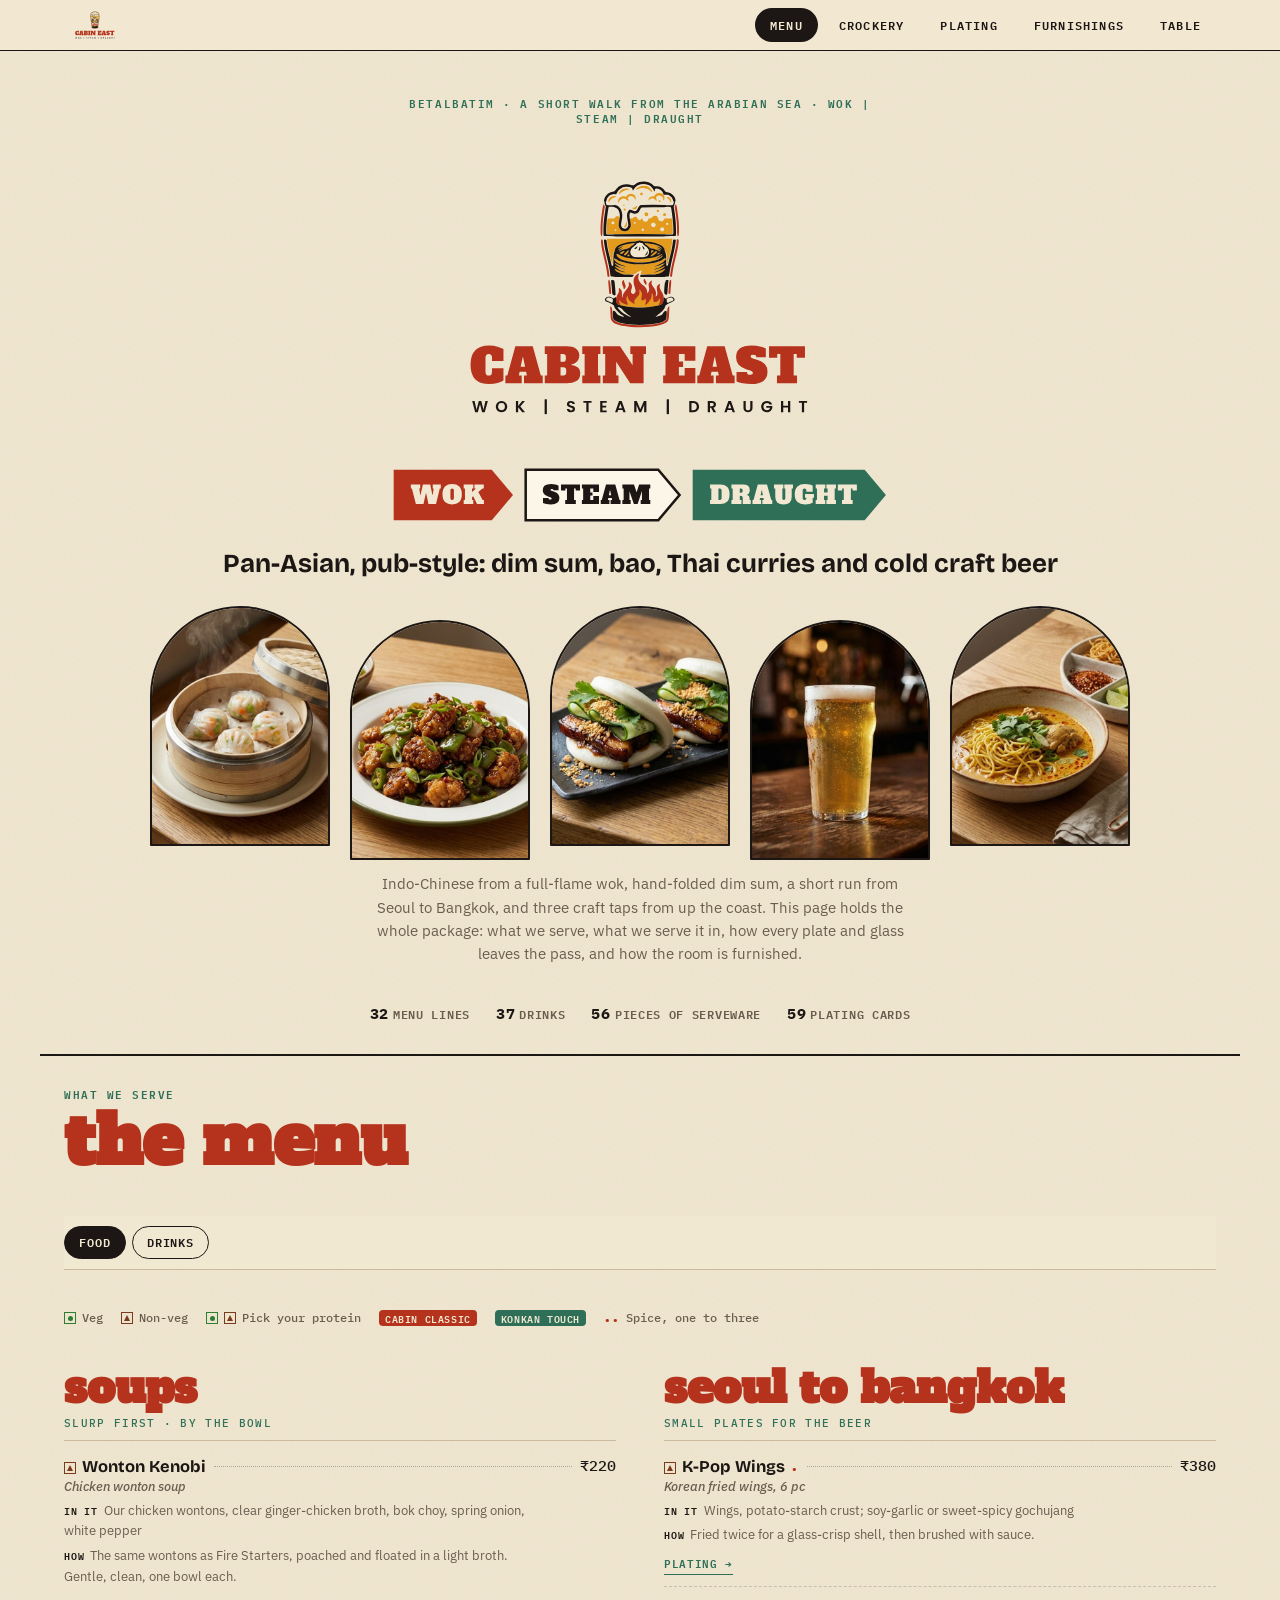
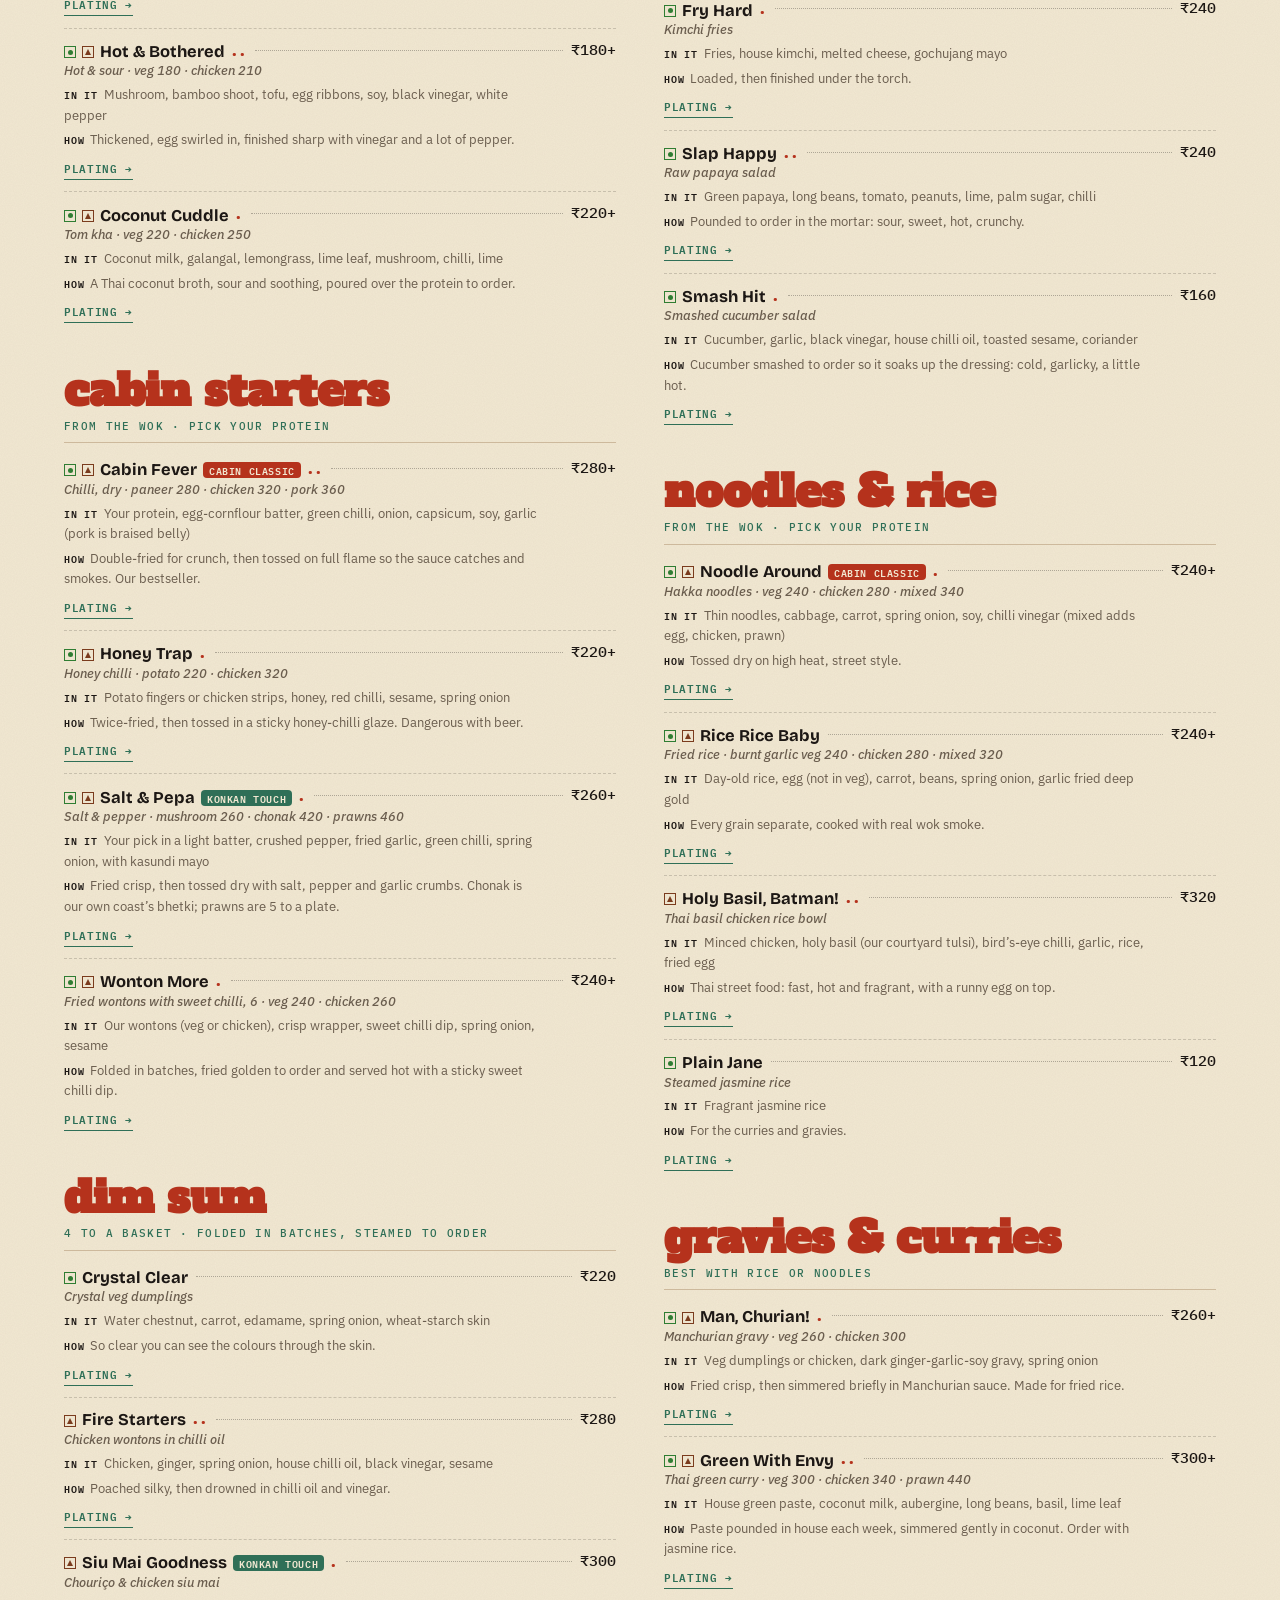
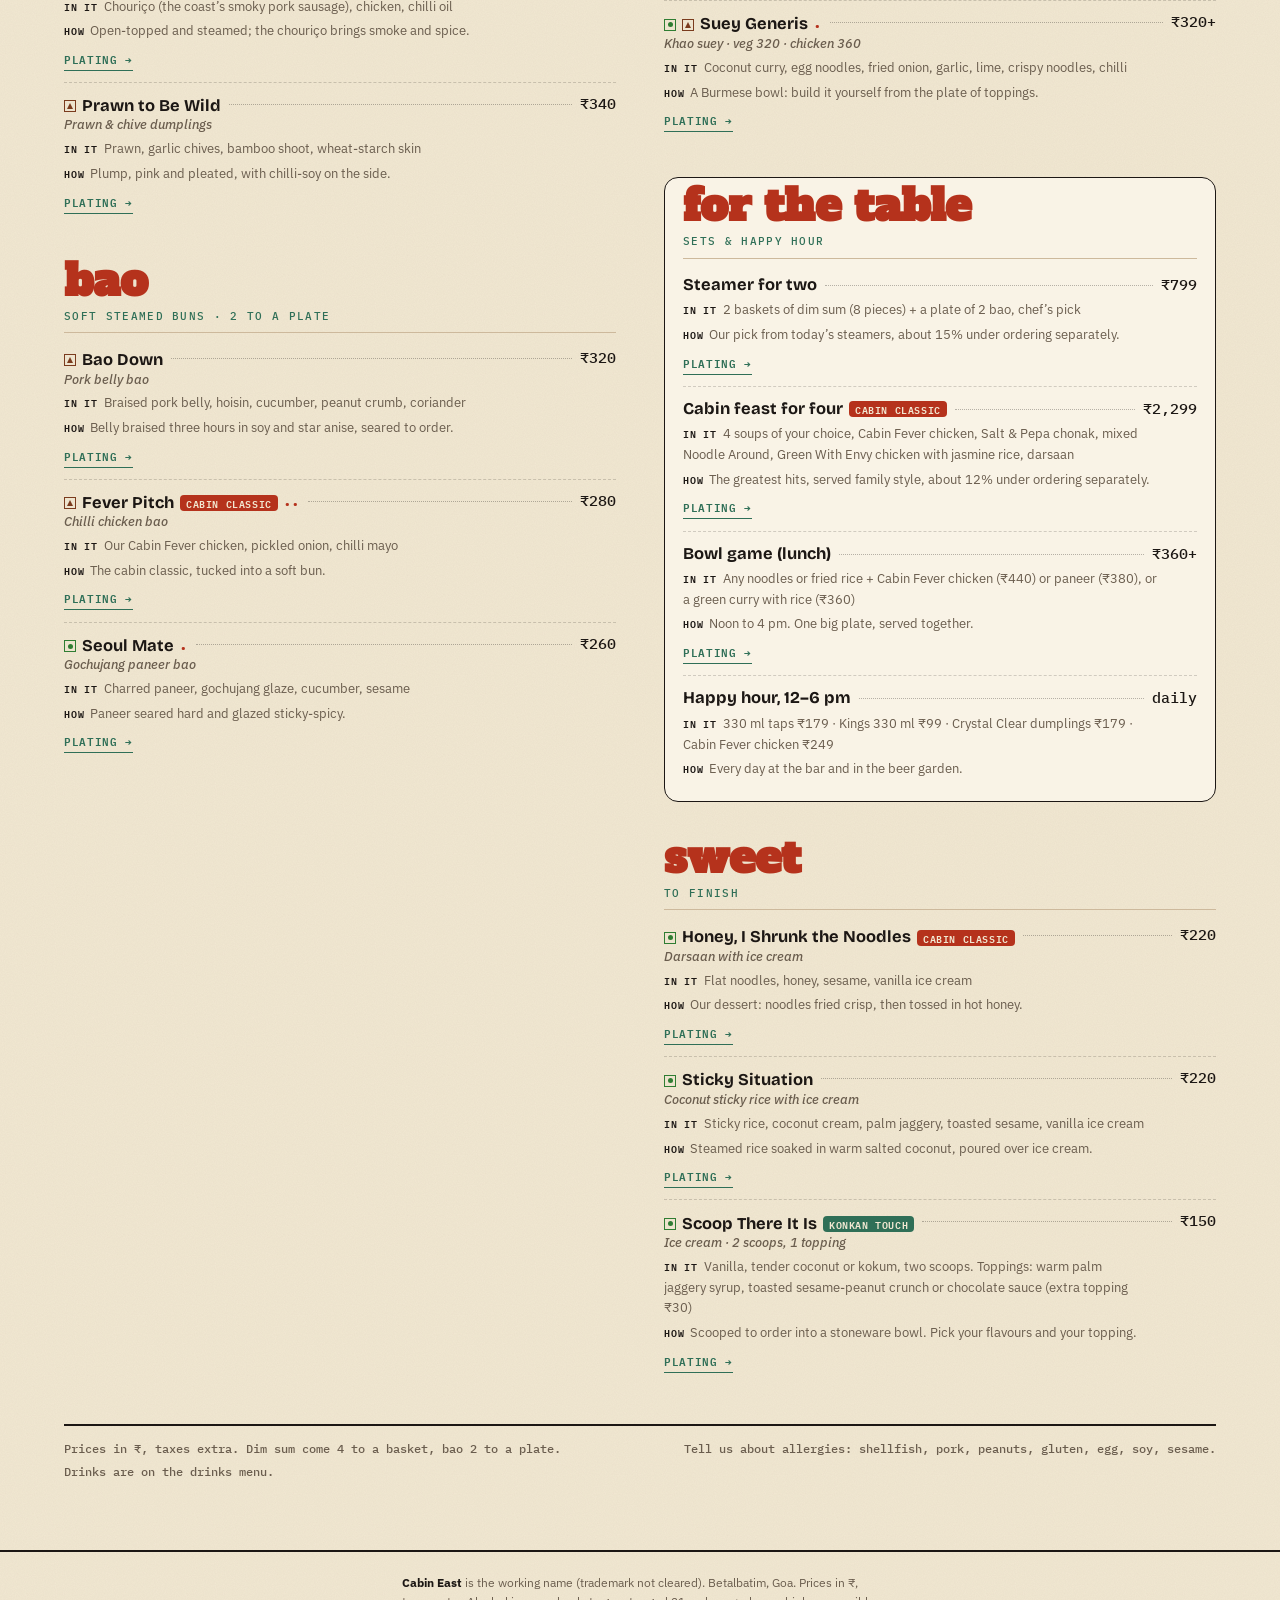
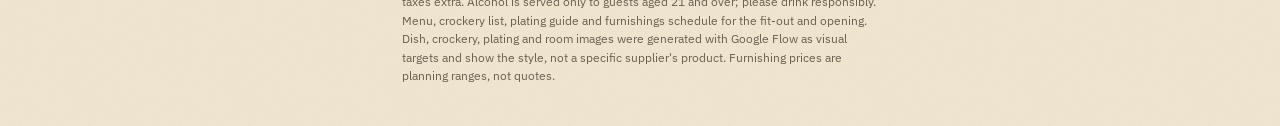
==== commit 1ba9388a: "Final logo on the Menu site, photo menus and PDFs Co-Authored-By: Claude Sonnet 5.5 <noreply@anthrop" ====
--- a/index.html
+++ b/index.html
@@ -247,7 +247,7 @@
 
 <header class="bar">
   <div class="wrap in">
-    <a class="logo" href="#menu" aria-label="Cabin East"><svg role="img" aria-label="Cabin East" xmlns="http://www.w3.org/2000/svg" viewBox="0 0 796 592"><g transform="translate(315.53 56.00) scale(0.30896)"><path d="M133.5 787.0Q133.0 796.0 134.5 801.0Q136.0 806.0 138.0 809.5Q140.0 813.0 143.0 815.0Q146.0 817.0 168.0 821.0Q190.0 825.0 212.0 827.0Q234.0 829.0 275.0 828.5Q316.0 828.0 348.0 823.5Q380.0 819.0 386.0 816.5Q392.0 814.0 396.0 803.0Q400.0 792.0 398.5 780.5Q397.0 769.0 395.0 769.0Q393.0 769.0 390.5 775.0Q388.0 781.0 383.5 785.5Q379.0 790.0 374.5 792.0Q370.0 794.0 365.5 793.5Q361.0 793.0 358.0 789.0Q355.0 785.0 355.5 769.0Q356.0 753.0 352.5 745.5Q349.0 738.0 347.0 736.0Q345.0 734.0 343.5 734.0Q342.0 734.0 343.0 744.0Q344.0 754.0 342.5 760.5Q341.0 767.0 338.5 772.0Q336.0 777.0 326.5 789.5Q317.0 802.0 310.0 806.5Q303.0 811.0 305.5 804.0Q308.0 797.0 308.0 789.0Q308.0 781.0 305.5 774.5Q303.0 768.0 301.0 768.0Q299.0 768.0 298.0 772.5Q297.0 777.0 293.0 780.5Q289.0 784.0 287.0 784.0Q285.0 784.0 282.5 782.0Q280.0 780.0 279.0 776.0Q278.0 772.0 280.5 760.0Q283.0 748.0 282.5 741.0Q282.0 734.0 279.5 728.0Q277.0 722.0 271.5 715.5Q266.0 709.0 264.0 709.0Q262.0 709.0 263.5 718.0Q265.0 727.0 263.5 735.0Q262.0 743.0 259.0 748.0Q256.0 753.0 245.0 764.5Q234.0 776.0 232.0 781.0Q230.0 786.0 230.0 796.0Q230.0 806.0 218.5 797.5Q207.0 789.0 201.5 783.5Q196.0 778.0 193.5 771.5Q191.0 765.0 190.5 757.5Q190.0 750.0 188.5 750.0Q187.0 750.0 183.0 758.5Q179.0 767.0 179.0 775.5Q179.0 784.0 183.0 795.5Q187.0 807.0 186.0 809.5Q185.0 812.0 169.0 805.5Q153.0 799.0 147.5 794.0Q142.0 789.0 140.0 783.5Q138.0 778.0 136.0 778.0Q134.0 778.0 133.5 787.0ZM105.0 511.5Q103.0 512.0 103.5 518.0Q104.0 524.0 112.5 532.0Q121.0 540.0 133.0 546.5Q145.0 553.0 159.5 558.0Q174.0 563.0 171.5 563.5Q169.0 564.0 160.5 562.0Q152.0 560.0 142.0 556.5Q132.0 553.0 120.0 546.5Q108.0 540.0 106.5 540.0Q105.0 540.0 105.5 543.0Q106.0 546.0 115.0 553.5Q124.0 561.0 134.5 566.5Q145.0 572.0 159.0 577.0Q173.0 582.0 168.5 582.0Q164.0 582.0 150.5 578.0Q137.0 574.0 121.0 566.5Q105.0 559.0 105.5 562.0Q106.0 565.0 116.5 573.5Q127.0 582.0 137.0 587.0Q147.0 592.0 162.0 597.0Q177.0 602.0 174.5 602.5Q172.0 603.0 160.0 600.0Q148.0 597.0 138.5 593.5Q129.0 590.0 118.5 584.0Q108.0 578.0 106.0 578.0Q104.0 578.0 105.0 582.0Q106.0 586.0 111.0 591.0Q116.0 596.0 128.0 602.5Q140.0 609.0 149.0 612.0Q158.0 615.0 195.5 615.0Q233.0 615.0 241.0 608.0Q249.0 601.0 263.0 594.5Q277.0 588.0 279.0 588.5Q281.0 589.0 277.0 599.5Q273.0 610.0 273.5 612.5Q274.0 615.0 325.0 615.0Q376.0 615.0 387.5 611.0Q399.0 607.0 406.5 603.0Q414.0 599.0 418.0 596.0Q422.0 593.0 426.0 588.0Q430.0 583.0 430.0 580.5Q430.0 578.0 428.0 578.0Q426.0 578.0 412.0 585.5Q398.0 593.0 382.5 597.5Q367.0 602.0 364.5 601.5Q362.0 601.0 374.5 596.5Q387.0 592.0 398.0 586.5Q409.0 581.0 418.5 573.0Q428.0 565.0 428.5 562.0Q429.0 559.0 412.0 567.0Q395.0 575.0 378.5 579.5Q362.0 584.0 360.0 583.5Q358.0 583.0 370.0 579.0Q382.0 575.0 395.5 568.5Q409.0 562.0 418.0 554.5Q427.0 547.0 428.0 543.5Q429.0 540.0 414.5 547.0Q400.0 554.0 385.5 558.5Q371.0 563.0 364.0 563.5Q357.0 564.0 373.0 558.5Q389.0 553.0 402.5 545.5Q416.0 538.0 422.0 532.5Q428.0 527.0 429.5 524.0Q431.0 521.0 430.5 516.0Q430.0 511.0 428.5 511.0Q427.0 511.0 421.0 515.5Q415.0 520.0 407.0 524.0Q399.0 528.0 378.0 534.5Q357.0 541.0 338.5 544.0Q320.0 547.0 296.0 548.5Q272.0 550.0 248.5 549.0Q225.0 548.0 201.0 544.5Q177.0 541.0 161.0 536.5Q145.0 532.0 136.5 528.5Q128.0 525.0 117.5 518.0Q107.0 511.0 105.0 511.5ZM189.5 487.5Q186.0 491.0 186.0 493.0Q186.0 495.0 193.5 495.5Q201.0 496.0 201.0 494.0Q201.0 492.0 198.5 488.0Q196.0 484.0 194.5 484.0Q193.0 484.0 189.5 487.5ZM118.0 479.5Q116.0 480.0 116.0 484.0Q116.0 488.0 117.5 493.0Q119.0 498.0 123.5 502.5Q128.0 507.0 139.0 513.0Q150.0 519.0 170.5 525.0Q191.0 531.0 216.5 534.0Q242.0 537.0 275.0 536.5Q308.0 536.0 330.5 532.5Q353.0 529.0 365.0 525.5Q377.0 522.0 386.0 518.0Q395.0 514.0 402.0 509.5Q409.0 505.0 412.5 500.5Q416.0 496.0 416.0 494.5Q416.0 493.0 414.5 493.0Q413.0 493.0 404.5 498.5Q396.0 504.0 385.5 508.0Q375.0 512.0 373.0 511.5Q371.0 511.0 386.5 503.5Q402.0 496.0 407.5 491.0Q413.0 486.0 413.5 484.0Q414.0 482.0 412.5 482.0Q411.0 482.0 397.0 489.5Q383.0 497.0 359.5 503.0Q336.0 509.0 312.5 511.5Q289.0 514.0 267.5 514.0Q246.0 514.0 225.5 512.0Q205.0 510.0 186.0 506.0Q167.0 502.0 154.5 497.5Q142.0 493.0 134.5 489.0Q127.0 485.0 123.5 482.0Q120.0 479.0 118.0 479.5ZM397.5 477.0Q398.0 475.0 397.0 474.0Q396.0 473.0 392.0 473.5Q388.0 474.0 384.0 478.0Q380.0 482.0 380.0 483.5Q380.0 485.0 388.5 482.0Q397.0 479.0 397.5 477.0ZM381.0 469.0Q381.0 467.0 377.5 465.5Q374.0 464.0 370.5 464.5Q367.0 465.0 353.5 477.0Q340.0 489.0 337.5 492.5Q335.0 496.0 339.0 496.5Q343.0 497.0 350.0 495.0Q357.0 493.0 369.0 482.0Q381.0 471.0 381.0 469.0ZM170.0 464.0Q170.0 462.0 156.0 466.5Q142.0 471.0 139.5 472.5Q137.0 474.0 136.5 476.0Q136.0 478.0 139.0 480.0Q142.0 482.0 146.0 482.5Q150.0 483.0 160.0 474.5Q170.0 466.0 170.0 464.0ZM357.5 461.5Q357.0 459.0 351.0 458.0Q345.0 457.0 343.0 458.5Q341.0 460.0 341.0 468.5Q341.0 477.0 349.5 470.5Q358.0 464.0 357.5 461.5ZM194.5 465.0Q195.0 458.0 193.0 457.5Q191.0 457.0 176.0 470.5Q161.0 484.0 161.0 486.0Q161.0 488.0 167.0 489.5Q173.0 491.0 180.5 485.0Q188.0 479.0 191.0 475.5Q194.0 472.0 194.5 465.0ZM310.0 411.5Q300.0 411.0 300.0 413.0Q300.0 415.0 309.0 421.5Q318.0 428.0 325.5 436.0Q333.0 444.0 349.5 447.5Q366.0 451.0 377.5 455.0Q389.0 459.0 394.5 462.0Q400.0 465.0 402.0 465.0Q404.0 465.0 402.0 462.0Q400.0 459.0 389.0 453.0Q378.0 447.0 379.5 446.5Q381.0 446.0 391.5 450.5Q402.0 455.0 404.0 455.0Q406.0 455.0 406.0 453.5Q406.0 452.0 404.0 450.0Q402.0 448.0 390.5 441.5Q379.0 435.0 380.5 434.5Q382.0 434.0 393.5 439.5Q405.0 445.0 407.0 445.0Q409.0 445.0 409.0 443.5Q409.0 442.0 404.0 438.0Q399.0 434.0 389.0 429.5Q379.0 425.0 367.0 421.5Q355.0 418.0 337.5 415.0Q320.0 412.0 310.0 411.5ZM234.0 413.0Q234.0 411.0 224.0 411.5Q214.0 412.0 196.5 415.0Q179.0 418.0 158.0 425.5Q137.0 433.0 131.0 437.5Q125.0 442.0 125.0 443.5Q125.0 445.0 127.0 445.0Q129.0 445.0 139.0 440.0Q149.0 435.0 152.0 435.0Q155.0 435.0 143.5 441.5Q132.0 448.0 130.0 450.0Q128.0 452.0 128.0 453.5Q128.0 455.0 130.0 455.0Q132.0 455.0 142.5 450.5Q153.0 446.0 154.5 446.5Q156.0 447.0 145.0 453.0Q134.0 459.0 132.0 462.0Q130.0 465.0 132.0 465.0Q134.0 465.0 149.5 458.5Q165.0 452.0 183.0 448.0Q201.0 444.0 208.0 436.5Q215.0 429.0 222.0 424.5Q229.0 420.0 231.5 417.5Q234.0 415.0 234.0 413.0ZM216.0 442.5Q211.0 448.0 208.5 454.5Q206.0 461.0 206.5 471.0Q207.0 481.0 209.5 485.5Q212.0 490.0 219.0 495.5Q226.0 501.0 235.0 502.0Q244.0 503.0 274.5 502.5Q305.0 502.0 311.0 498.5Q317.0 495.0 322.0 487.5Q327.0 480.0 327.5 471.0Q328.0 462.0 324.0 453.0Q320.0 444.0 316.5 440.5Q313.0 437.0 306.5 433.0Q300.0 429.0 294.5 423.5Q289.0 418.0 286.5 413.5Q284.0 409.0 280.0 410.5Q276.0 412.0 272.0 408.0Q268.0 404.0 263.0 408.0Q258.0 412.0 253.0 411.0Q248.0 410.0 245.0 416.0Q242.0 422.0 231.5 429.5Q221.0 437.0 216.0 442.5ZM314.0 468.0Q316.0 460.0 317.5 464.5Q319.0 469.0 317.5 475.0Q316.0 481.0 311.5 485.5Q307.0 490.0 303.0 491.5Q299.0 493.0 298.5 492.5Q298.0 492.0 302.0 488.5Q306.0 485.0 309.0 480.5Q312.0 476.0 314.0 468.0ZM241.5 439.0Q251.0 431.0 251.5 432.5Q252.0 434.0 249.5 438.5Q247.0 443.0 244.0 446.0Q241.0 449.0 239.0 450.0Q237.0 451.0 235.5 450.5Q234.0 450.0 233.0 448.5Q232.0 447.0 241.5 439.0ZM282.5 431.0Q283.0 430.0 286.5 432.0Q290.0 434.0 293.0 437.5Q296.0 441.0 297.0 443.5Q298.0 446.0 297.0 449.0Q296.0 452.0 294.5 452.0Q293.0 452.0 291.5 450.5Q290.0 449.0 288.5 444.0Q287.0 439.0 284.5 435.5Q282.0 432.0 282.5 431.0ZM265.0 437.5Q266.0 430.0 268.0 434.0Q270.0 438.0 270.5 443.0Q271.0 448.0 269.5 452.5Q268.0 457.0 265.5 459.0Q263.0 461.0 261.0 458.5Q259.0 456.0 261.5 450.5Q264.0 445.0 265.0 437.5ZM55.0 383.0Q54.0 384.0 57.5 412.0Q61.0 440.0 73.5 494.0Q86.0 548.0 88.0 548.0Q90.0 548.0 90.5 515.0Q91.0 482.0 94.0 476.0Q97.0 470.0 101.5 465.0Q106.0 460.0 106.0 455.5Q106.0 451.0 107.5 447.5Q109.0 444.0 114.0 438.5Q119.0 433.0 128.5 427.0Q138.0 421.0 151.5 416.0Q165.0 411.0 187.0 406.5Q209.0 402.0 227.5 400.0Q246.0 398.0 251.0 398.5Q256.0 399.0 260.0 396.0Q264.0 393.0 267.0 393.0Q270.0 393.0 273.5 395.5Q277.0 398.0 301.5 400.0Q326.0 402.0 342.0 405.0Q358.0 408.0 373.5 413.0Q389.0 418.0 401.5 425.0Q414.0 432.0 419.5 438.0Q425.0 444.0 426.5 447.5Q428.0 451.0 428.0 455.5Q428.0 460.0 432.5 465.0Q437.0 470.0 440.0 475.5Q443.0 481.0 443.5 515.0Q444.0 549.0 446.0 549.0Q448.0 549.0 460.5 495.0Q473.0 441.0 476.0 421.0Q479.0 401.0 479.5 392.5Q480.0 384.0 479.0 383.0Q478.0 382.0 267.0 382.0Q56.0 382.0 55.0 383.0ZM183.0 278.0Q182.0 273.0 180.0 273.0Q178.0 273.0 176.5 282.0Q175.0 291.0 173.0 294.5Q171.0 298.0 167.5 301.0Q164.0 304.0 164.5 306.0Q165.0 308.0 171.0 307.0Q177.0 306.0 180.0 302.0Q183.0 298.0 183.5 290.5Q184.0 283.0 183.0 278.0ZM479.0 276.0Q477.0 253.0 476.0 252.0Q475.0 251.0 452.0 251.0Q429.0 251.0 424.5 258.0Q420.0 265.0 416.0 267.0Q412.0 269.0 407.5 269.0Q403.0 269.0 396.5 265.0Q390.0 261.0 388.0 257.0Q386.0 253.0 385.5 248.5Q385.0 244.0 381.5 240.0Q378.0 236.0 375.5 235.0Q373.0 234.0 366.5 234.0Q360.0 234.0 356.5 235.5Q353.0 237.0 347.5 244.0Q342.0 251.0 333.5 251.0Q325.0 251.0 323.0 256.5Q321.0 262.0 318.0 265.5Q315.0 269.0 311.5 270.5Q308.0 272.0 303.5 272.0Q299.0 272.0 293.0 267.5Q287.0 263.0 285.0 257.0Q283.0 251.0 282.0 251.0Q281.0 251.0 277.0 255.5Q273.0 260.0 268.0 261.0Q263.0 262.0 258.0 258.5Q253.0 255.0 250.0 248.5Q247.0 242.0 240.5 241.0Q234.0 240.0 231.5 241.0Q229.0 242.0 225.5 246.5Q222.0 251.0 212.5 251.5Q203.0 252.0 206.0 272.0Q209.0 292.0 207.5 299.5Q206.0 307.0 203.0 312.5Q200.0 318.0 192.0 324.5Q184.0 331.0 179.0 332.5Q174.0 334.0 168.0 334.0Q162.0 334.0 153.5 330.0Q145.0 326.0 139.0 318.5Q133.0 311.0 131.0 304.0Q129.0 297.0 129.0 291.0Q129.0 285.0 132.5 268.5Q136.0 252.0 136.0 246.5Q136.0 241.0 133.5 239.0Q131.0 237.0 125.0 236.5Q119.0 236.0 115.0 237.5Q111.0 239.0 106.5 245.0Q102.0 251.0 80.5 251.0Q59.0 251.0 58.0 252.0Q57.0 253.0 55.0 277.0Q53.0 301.0 53.0 325.5Q53.0 350.0 54.0 351.0Q55.0 352.0 267.0 352.0Q479.0 352.0 480.0 351.0Q481.0 350.0 481.0 324.5Q481.0 299.0 479.0 276.0ZM105.5 322.0Q108.0 320.0 110.0 320.5Q112.0 321.0 114.0 323.5Q116.0 326.0 112.5 330.0Q109.0 334.0 105.5 331.0Q102.0 328.0 102.5 326.0Q103.0 324.0 105.5 322.0ZM281.0 318.5Q284.0 316.0 287.0 316.5Q290.0 317.0 292.5 320.0Q295.0 323.0 294.5 326.0Q294.0 329.0 291.0 331.5Q288.0 334.0 285.0 333.5Q282.0 333.0 279.5 330.0Q277.0 327.0 277.5 324.0Q278.0 321.0 281.0 318.5ZM405.0 311.0Q409.0 308.0 414.5 309.0Q420.0 310.0 423.0 314.0Q426.0 318.0 425.0 323.5Q424.0 329.0 421.5 331.5Q419.0 334.0 416.0 335.0Q413.0 336.0 409.5 335.0Q406.0 334.0 402.5 329.5Q399.0 325.0 400.0 319.5Q401.0 314.0 405.0 311.0ZM441.5 280.0Q444.0 278.0 446.5 278.5Q449.0 279.0 451.5 282.5Q454.0 286.0 450.5 290.0Q447.0 294.0 445.0 294.0Q443.0 294.0 440.0 290.5Q437.0 287.0 438.0 284.5Q439.0 282.0 441.5 280.0ZM350.5 278.5Q354.0 277.0 358.5 278.0Q363.0 279.0 366.0 282.0Q369.0 285.0 370.5 289.0Q372.0 293.0 370.5 297.0Q369.0 301.0 366.0 304.0Q363.0 307.0 360.0 308.0Q357.0 309.0 352.0 307.5Q347.0 306.0 343.5 301.0Q340.0 296.0 341.0 290.5Q342.0 285.0 344.5 282.5Q347.0 280.0 350.5 278.5ZM230.5 276.0Q234.0 272.0 237.5 275.0Q241.0 278.0 240.5 280.5Q240.0 283.0 237.5 285.0Q235.0 287.0 232.5 286.0Q230.0 285.0 228.5 282.5Q227.0 280.0 230.5 276.0ZM86.0 271.5Q89.0 269.0 93.0 269.5Q97.0 270.0 100.0 274.0Q103.0 278.0 102.0 281.5Q101.0 285.0 98.0 287.5Q95.0 290.0 91.5 289.5Q88.0 289.0 85.0 285.5Q82.0 282.0 82.5 278.0Q83.0 274.0 86.0 271.5ZM427.0 216.5Q422.0 217.0 420.5 219.0Q419.0 221.0 419.5 226.5Q420.0 232.0 422.0 233.5Q424.0 235.0 429.5 234.5Q435.0 234.0 436.5 232.0Q438.0 230.0 437.5 225.0Q437.0 220.0 434.5 218.0Q432.0 216.0 427.0 216.5ZM312.5 212.0Q308.0 211.0 304.0 213.5Q300.0 216.0 299.0 221.5Q298.0 227.0 300.5 230.5Q303.0 234.0 308.5 235.0Q314.0 236.0 318.0 232.5Q322.0 229.0 322.0 224.0Q322.0 219.0 319.5 216.0Q317.0 213.0 312.5 212.0ZM385.0 194.0Q382.0 194.0 380.0 195.5Q378.0 197.0 377.5 200.5Q377.0 204.0 379.5 206.5Q382.0 209.0 385.0 209.0Q388.0 209.0 390.0 207.0Q392.0 205.0 392.0 201.5Q392.0 198.0 390.0 196.0Q388.0 194.0 385.0 194.0ZM169.0 186.0Q166.0 186.0 164.0 188.0Q162.0 190.0 162.0 193.0Q162.0 196.0 164.5 198.0Q167.0 200.0 169.0 200.0Q171.0 200.0 173.0 198.5Q175.0 197.0 175.5 193.5Q176.0 190.0 174.0 188.0Q172.0 186.0 169.0 186.0ZM251.0 170.5Q251.0 168.0 249.5 168.0Q248.0 168.0 242.5 173.5Q237.0 179.0 233.5 180.5Q230.0 182.0 224.5 181.0Q219.0 180.0 219.0 182.0Q219.0 184.0 224.5 187.5Q230.0 191.0 234.0 191.0Q238.0 191.0 241.5 188.5Q245.0 186.0 248.0 179.5Q251.0 173.0 251.0 170.5ZM163.5 160.5Q161.0 161.0 160.5 163.5Q160.0 166.0 163.0 167.0Q166.0 168.0 167.0 165.0Q168.0 162.0 167.0 161.0Q166.0 160.0 163.5 160.5ZM397.0 132.5Q393.0 132.0 391.5 133.5Q390.0 135.0 390.0 137.5Q390.0 140.0 392.0 142.0Q394.0 144.0 397.0 143.5Q400.0 143.0 401.0 141.5Q402.0 140.0 401.5 136.5Q401.0 133.0 397.0 132.5ZM448.5 112.0Q441.0 111.0 441.0 113.0Q441.0 115.0 445.0 117.0Q449.0 119.0 454.5 124.5Q460.0 130.0 463.5 138.0Q467.0 146.0 468.5 146.0Q470.0 146.0 470.5 139.0Q471.0 132.0 468.5 126.5Q466.0 121.0 461.0 117.0Q456.0 113.0 448.5 112.0ZM113.0 110.0Q113.0 108.0 109.0 106.5Q105.0 105.0 98.5 105.0Q92.0 105.0 85.0 108.0Q78.0 111.0 75.0 113.5Q72.0 116.0 69.0 120.5Q66.0 125.0 64.5 134.0Q63.0 143.0 65.5 143.5Q68.0 144.0 70.5 138.5Q73.0 133.0 79.0 127.0Q85.0 121.0 93.5 117.0Q102.0 113.0 107.5 112.5Q113.0 112.0 113.0 110.0ZM240.5 119.0Q240.0 111.0 234.5 103.5Q229.0 96.0 223.5 93.5Q218.0 91.0 209.5 91.0Q201.0 91.0 195.5 93.5Q190.0 96.0 184.5 103.5Q179.0 111.0 172.0 109.0Q165.0 107.0 160.0 107.0Q155.0 107.0 151.0 108.0Q147.0 109.0 142.0 112.0Q137.0 115.0 132.0 122.5Q127.0 130.0 126.5 139.0Q126.0 148.0 128.0 148.0Q130.0 148.0 132.0 142.5Q134.0 137.0 137.5 133.0Q141.0 129.0 148.5 125.0Q156.0 121.0 162.0 121.0Q168.0 121.0 174.5 124.0Q181.0 127.0 185.5 131.5Q190.0 136.0 191.5 136.0Q193.0 136.0 193.5 133.5Q194.0 131.0 191.0 124.5Q188.0 118.0 191.0 114.0Q194.0 110.0 198.5 107.5Q203.0 105.0 207.5 104.5Q212.0 104.0 218.5 106.5Q225.0 109.0 228.5 112.5Q232.0 116.0 234.5 122.0Q237.0 128.0 239.0 127.5Q241.0 127.0 240.5 119.0ZM427.5 114.5Q427.0 107.0 425.0 103.0Q423.0 99.0 418.5 94.5Q414.0 90.0 408.0 87.5Q402.0 85.0 394.0 85.0Q386.0 85.0 380.0 87.5Q374.0 90.0 369.5 94.5Q365.0 99.0 362.5 103.5Q360.0 108.0 352.0 107.5Q344.0 107.0 338.5 109.5Q333.0 112.0 329.0 117.0Q325.0 122.0 324.5 127.0Q324.0 132.0 325.5 132.0Q327.0 132.0 331.5 127.5Q336.0 123.0 343.0 121.0Q350.0 119.0 356.0 121.0Q362.0 123.0 366.0 127.0Q370.0 131.0 371.5 134.0Q373.0 137.0 375.0 137.0Q377.0 137.0 377.0 132.0Q377.0 127.0 374.0 120.0Q371.0 113.0 375.5 108.5Q380.0 104.0 383.0 102.5Q386.0 101.0 390.5 100.5Q395.0 100.0 400.5 102.0Q406.0 104.0 411.0 108.5Q416.0 113.0 418.0 118.0Q420.0 123.0 420.0 128.0Q420.0 133.0 422.0 133.0Q424.0 133.0 426.0 127.5Q428.0 122.0 427.5 114.5ZM278.0 83.0Q274.0 83.0 272.0 85.0Q270.0 87.0 270.0 91.0Q270.0 95.0 272.5 97.5Q275.0 100.0 278.0 100.0Q281.0 100.0 283.5 98.0Q286.0 96.0 286.5 92.0Q287.0 88.0 284.5 85.5Q282.0 83.0 278.0 83.0ZM198.0 61.0Q198.0 59.0 192.5 57.5Q187.0 56.0 178.5 56.0Q170.0 56.0 164.5 57.5Q159.0 59.0 153.0 62.5Q147.0 66.0 142.0 71.0Q137.0 76.0 134.0 81.5Q131.0 87.0 131.0 89.0Q131.0 91.0 132.5 91.5Q134.0 92.0 140.5 86.0Q147.0 80.0 156.0 75.0Q165.0 70.0 173.0 67.5Q181.0 65.0 189.5 64.0Q198.0 63.0 198.0 61.0ZM247.0 56.5Q243.0 61.0 243.0 62.5Q243.0 64.0 245.0 64.0Q247.0 64.0 251.0 61.5Q255.0 59.0 262.5 56.5Q270.0 54.0 277.5 53.0Q285.0 52.0 291.5 52.5Q298.0 53.0 311.0 57.5Q324.0 62.0 334.5 70.5Q345.0 79.0 346.5 79.0Q348.0 79.0 348.0 76.5Q348.0 74.0 346.0 70.0Q344.0 66.0 338.0 59.0Q332.0 52.0 323.5 47.0Q315.0 42.0 310.0 40.5Q305.0 39.0 295.0 38.5Q285.0 38.0 276.5 40.0Q268.0 42.0 259.5 47.0Q251.0 52.0 247.0 56.5Z" fill="#E49B1D" fill-rule="evenodd"/><path d="M73.0 819.5Q71.0 820.0 73.0 861.5Q75.0 903.0 77.5 909.5Q80.0 916.0 89.5 925.0Q99.0 934.0 107.5 938.0Q116.0 942.0 132.5 946.5Q149.0 951.0 167.5 954.0Q186.0 957.0 211.5 959.0Q237.0 961.0 267.0 961.0Q297.0 961.0 330.0 958.0Q363.0 955.0 387.5 949.5Q412.0 944.0 424.5 938.5Q437.0 933.0 445.0 925.5Q453.0 918.0 456.0 910.5Q459.0 903.0 461.0 861.5Q463.0 820.0 462.0 819.5Q461.0 819.0 452.5 824.5Q444.0 830.0 442.0 866.0Q440.0 902.0 436.0 907.5Q432.0 913.0 422.5 918.5Q413.0 924.0 397.5 928.5Q382.0 933.0 371.0 935.0Q360.0 937.0 328.5 940.0Q297.0 943.0 259.0 942.5Q221.0 942.0 187.0 937.5Q153.0 933.0 136.0 928.0Q119.0 923.0 112.0 919.0Q105.0 915.0 101.0 911.0Q97.0 907.0 95.0 902.5Q93.0 898.0 91.5 864.5Q90.0 831.0 82.5 825.0Q75.0 819.0 73.0 819.5ZM162.0 651.0Q160.0 651.0 156.0 657.5Q152.0 664.0 152.0 671.5Q152.0 679.0 156.5 688.5Q161.0 698.0 161.5 703.5Q162.0 709.0 164.0 709.5Q166.0 710.0 170.0 704.5Q174.0 699.0 174.5 692.0Q175.0 685.0 169.5 673.5Q164.0 662.0 164.0 656.5Q164.0 651.0 162.0 651.0ZM476.0 647.0Q475.0 646.0 467.5 646.0Q460.0 646.0 459.0 647.0Q458.0 648.0 454.0 691.0Q450.0 734.0 450.5 740.5Q451.0 747.0 458.5 745.5Q466.0 744.0 467.5 741.0Q469.0 738.0 470.5 715.0Q472.0 692.0 474.5 670.0Q477.0 648.0 476.0 647.0ZM66.5 646.0Q59.0 646.0 58.0 647.0Q57.0 648.0 60.0 675.5Q63.0 703.0 64.0 721.0Q65.0 739.0 66.5 741.5Q68.0 744.0 75.5 745.5Q83.0 747.0 83.5 740.0Q84.0 733.0 80.0 690.5Q76.0 648.0 75.0 647.0Q74.0 646.0 66.5 646.0ZM298.0 643.5Q296.0 643.0 294.0 647.0Q292.0 651.0 292.0 656.5Q292.0 662.0 297.0 669.5Q302.0 677.0 302.5 679.5Q303.0 682.0 305.0 682.5Q307.0 683.0 309.0 680.5Q311.0 678.0 311.0 671.5Q311.0 665.0 307.0 659.5Q303.0 654.0 301.5 649.0Q300.0 644.0 298.0 643.5ZM114.5 766.5Q112.0 776.0 112.5 785.0Q113.0 794.0 116.0 801.0Q119.0 808.0 127.0 811.0Q135.0 814.0 138.0 814.0Q141.0 814.0 141.0 812.0Q141.0 810.0 137.5 802.0Q134.0 794.0 134.0 788.0Q134.0 782.0 135.0 780.5Q136.0 779.0 138.5 785.0Q141.0 791.0 144.5 794.5Q148.0 798.0 167.0 806.0Q186.0 814.0 187.0 813.0Q188.0 812.0 188.0 808.5Q188.0 805.0 184.0 793.5Q180.0 782.0 180.0 775.5Q180.0 769.0 184.5 760.5Q189.0 752.0 189.5 759.5Q190.0 767.0 192.5 773.5Q195.0 780.0 200.0 785.0Q205.0 790.0 218.0 799.0Q231.0 808.0 231.0 798.0Q231.0 788.0 233.0 783.0Q235.0 778.0 246.0 766.5Q257.0 755.0 260.0 750.0Q263.0 745.0 264.5 738.5Q266.0 732.0 265.0 721.0Q264.0 710.0 270.0 717.0Q276.0 724.0 278.5 730.0Q281.0 736.0 281.5 741.0Q282.0 746.0 279.5 758.0Q277.0 770.0 277.0 774.0Q277.0 778.0 278.0 780.0Q279.0 782.0 281.0 783.5Q283.0 785.0 287.0 785.0Q291.0 785.0 294.5 782.0Q298.0 779.0 299.5 774.0Q301.0 769.0 302.5 771.0Q304.0 773.0 305.5 778.0Q307.0 783.0 307.0 789.0Q307.0 795.0 304.0 801.5Q301.0 808.0 301.0 810.0Q301.0 812.0 303.5 812.0Q306.0 812.0 311.0 809.0Q316.0 806.0 326.5 792.5Q337.0 779.0 339.5 774.0Q342.0 769.0 343.5 762.5Q345.0 756.0 344.5 746.0Q344.0 736.0 347.0 739.5Q350.0 743.0 352.5 749.0Q355.0 755.0 354.5 771.0Q354.0 787.0 356.5 790.5Q359.0 794.0 365.5 794.5Q372.0 795.0 376.5 793.0Q381.0 791.0 385.0 787.0Q389.0 783.0 391.5 777.0Q394.0 771.0 395.0 771.0Q396.0 771.0 397.5 780.5Q399.0 790.0 395.0 802.5Q391.0 815.0 395.5 814.5Q400.0 814.0 407.5 810.5Q415.0 807.0 419.0 794.0Q423.0 781.0 423.0 771.5Q423.0 762.0 420.5 752.5Q418.0 743.0 410.0 729.0Q402.0 715.0 399.0 707.5Q396.0 700.0 395.5 696.0Q395.0 692.0 397.0 686.5Q399.0 681.0 398.5 679.0Q398.0 677.0 393.0 679.0Q388.0 681.0 384.0 686.0Q380.0 691.0 379.0 694.0Q378.0 697.0 378.0 705.0Q378.0 713.0 380.0 721.0Q382.0 729.0 382.0 737.0Q382.0 745.0 380.5 748.5Q379.0 752.0 375.0 756.0Q371.0 760.0 370.0 759.5Q369.0 759.0 371.0 750.0Q373.0 741.0 372.5 734.5Q372.0 728.0 368.5 719.0Q365.0 710.0 358.5 702.0Q352.0 694.0 348.5 687.5Q345.0 681.0 344.0 677.0Q343.0 673.0 344.5 665.5Q346.0 658.0 345.5 656.5Q345.0 655.0 343.5 655.0Q342.0 655.0 338.5 657.5Q335.0 660.0 331.0 665.5Q327.0 671.0 326.0 681.0Q325.0 691.0 327.0 699.5Q329.0 708.0 328.5 713.0Q328.0 718.0 326.0 723.0Q324.0 728.0 320.5 732.0Q317.0 736.0 316.0 736.0Q315.0 736.0 315.0 729.0Q315.0 722.0 312.0 714.0Q309.0 706.0 303.0 699.0Q297.0 692.0 289.0 686.0Q281.0 680.0 275.0 674.0Q269.0 668.0 264.0 660.0Q259.0 652.0 257.5 645.0Q256.0 638.0 257.0 630.0Q258.0 622.0 260.0 615.0Q262.0 608.0 260.5 607.5Q259.0 607.0 253.5 610.5Q248.0 614.0 242.0 621.0Q236.0 628.0 231.5 639.0Q227.0 650.0 227.0 662.0Q227.0 674.0 233.5 694.5Q240.0 715.0 240.0 721.0Q240.0 727.0 238.0 731.0Q236.0 735.0 231.0 738.5Q226.0 742.0 223.0 742.0Q220.0 742.0 215.0 737.5Q210.0 733.0 209.0 729.0Q208.0 725.0 211.5 714.0Q215.0 703.0 215.0 694.0Q215.0 685.0 213.0 680.5Q211.0 676.0 206.5 671.5Q202.0 667.0 199.0 666.0Q196.0 665.0 195.5 668.0Q195.0 671.0 196.0 676.5Q197.0 682.0 196.0 686.5Q195.0 691.0 192.0 696.5Q189.0 702.0 176.5 717.5Q164.0 733.0 160.0 743.0Q156.0 753.0 156.0 759.5Q156.0 766.0 155.0 766.0Q154.0 766.0 152.0 760.0Q150.0 754.0 150.0 738.5Q150.0 723.0 148.0 719.0Q146.0 715.0 142.0 711.0Q138.0 707.0 134.0 706.0Q130.0 705.0 131.0 710.5Q132.0 716.0 131.0 724.0Q130.0 732.0 123.5 744.5Q117.0 757.0 114.5 766.5ZM523.0 384.0Q522.0 383.0 515.0 383.0Q508.0 383.0 506.5 385.0Q505.0 387.0 504.5 397.5Q504.0 408.0 500.5 430.0Q497.0 452.0 483.0 512.0Q469.0 572.0 464.5 600.5Q460.0 629.0 461.0 631.0Q462.0 633.0 469.5 633.0Q477.0 633.0 478.5 630.0Q480.0 627.0 485.0 594.0Q490.0 561.0 504.0 500.5Q518.0 440.0 521.0 412.5Q524.0 385.0 523.0 384.0ZM19.5 383.0Q12.0 383.0 11.0 384.0Q10.0 385.0 12.5 410.0Q15.0 435.0 29.0 495.5Q43.0 556.0 48.5 592.0Q54.0 628.0 55.5 630.5Q57.0 633.0 64.5 633.0Q72.0 633.0 73.0 630.5Q74.0 628.0 70.0 602.5Q66.0 577.0 50.5 509.0Q35.0 441.0 32.0 413.0Q29.0 385.0 28.0 384.0Q27.0 383.0 19.5 383.0ZM38.0 161.5Q34.0 152.0 32.0 152.5Q30.0 153.0 27.0 162.5Q24.0 172.0 18.5 210.0Q13.0 248.0 11.0 273.5Q9.0 299.0 9.0 333.0Q9.0 367.0 10.0 368.0Q11.0 369.0 18.0 369.0Q25.0 369.0 26.0 368.0Q27.0 367.0 27.0 335.5Q27.0 304.0 28.0 288.5Q29.0 273.0 35.5 226.5Q42.0 180.0 42.0 175.5Q42.0 171.0 38.0 161.5ZM502.0 151.5Q500.0 151.0 496.0 161.0Q492.0 171.0 492.0 175.0Q492.0 179.0 495.5 199.5Q499.0 220.0 503.0 261.5Q507.0 303.0 507.0 335.0Q507.0 367.0 508.0 368.0Q509.0 369.0 516.0 369.0Q523.0 369.0 524.0 368.0Q525.0 367.0 525.0 333.5Q525.0 300.0 523.5 279.0Q522.0 258.0 516.0 214.5Q510.0 171.0 507.0 161.5Q504.0 152.0 502.0 151.5Z" fill="#B5321C" fill-rule="evenodd"/><path d="M38.0 773.0Q36.0 777.0 36.5 781.0Q37.0 785.0 40.0 788.5Q43.0 792.0 59.5 799.0Q76.0 806.0 86.0 812.5Q96.0 819.0 103.5 830.5Q111.0 842.0 116.5 848.5Q122.0 855.0 132.5 864.5Q143.0 874.0 155.0 882.0Q167.0 890.0 166.0 891.0Q165.0 892.0 152.0 888.5Q139.0 885.0 131.5 881.5Q124.0 878.0 114.0 866.0Q104.0 854.0 98.5 845.5Q93.0 837.0 91.5 836.5Q90.0 836.0 91.5 867.5Q93.0 899.0 95.0 903.5Q97.0 908.0 100.5 911.5Q104.0 915.0 113.5 920.0Q123.0 925.0 137.5 929.0Q152.0 933.0 170.0 936.0Q188.0 939.0 212.0 941.0Q236.0 943.0 267.0 943.0Q298.0 943.0 326.0 940.5Q354.0 938.0 374.5 934.0Q395.0 930.0 404.5 927.0Q414.0 924.0 421.0 920.5Q428.0 917.0 432.0 913.5Q436.0 910.0 438.5 905.0Q441.0 900.0 442.5 868.0Q444.0 836.0 443.0 836.0Q442.0 836.0 436.0 845.0Q430.0 854.0 419.5 866.5Q409.0 879.0 390.0 885.5Q371.0 892.0 369.0 892.0Q367.0 892.0 366.5 891.0Q366.0 890.0 376.5 883.5Q387.0 877.0 394.5 871.0Q402.0 865.0 411.0 855.5Q420.0 846.0 429.0 832.5Q438.0 819.0 449.0 812.0Q460.0 805.0 475.5 798.5Q491.0 792.0 494.5 787.0Q498.0 782.0 497.0 777.0Q496.0 772.0 489.5 765.5Q483.0 759.0 480.0 757.5Q477.0 756.0 471.0 756.0Q465.0 756.0 451.0 762.5Q437.0 769.0 435.0 769.0Q433.0 769.0 429.0 766.5Q425.0 764.0 424.0 764.5Q423.0 765.0 423.0 772.5Q423.0 780.0 419.5 792.0Q416.0 804.0 414.0 806.5Q412.0 809.0 407.0 811.0Q402.0 813.0 386.5 817.0Q371.0 821.0 351.0 824.0Q331.0 827.0 309.5 828.5Q288.0 830.0 268.0 830.0Q248.0 830.0 211.0 826.5Q174.0 823.0 161.5 820.5Q149.0 818.0 134.5 813.0Q120.0 808.0 116.5 800.5Q113.0 793.0 112.5 785.0Q112.0 777.0 113.5 771.5Q115.0 766.0 114.5 764.0Q114.0 762.0 107.5 765.5Q101.0 769.0 99.0 769.0Q97.0 769.0 86.5 763.5Q76.0 758.0 66.5 757.0Q57.0 756.0 51.5 759.5Q46.0 763.0 43.0 766.0Q40.0 769.0 38.0 773.0ZM126.5 835.5Q121.0 828.0 122.5 827.0Q124.0 826.0 135.0 829.5Q146.0 833.0 160.0 848.5Q174.0 864.0 187.0 873.5Q200.0 883.0 205.5 885.5Q211.0 888.0 212.0 889.5Q213.0 891.0 211.0 891.5Q209.0 892.0 198.0 888.0Q187.0 884.0 174.0 876.5Q161.0 869.0 146.5 856.0Q132.0 843.0 126.5 835.5ZM477.0 773.0Q483.0 778.0 482.0 780.0Q481.0 782.0 472.0 785.5Q463.0 789.0 456.0 793.0Q449.0 797.0 447.5 795.5Q446.0 794.0 446.5 790.0Q447.0 786.0 446.0 782.5Q445.0 779.0 450.0 775.5Q455.0 772.0 460.0 770.0Q465.0 768.0 468.0 768.0Q471.0 768.0 477.0 773.0ZM52.0 780.0Q51.0 778.0 57.0 773.0Q63.0 768.0 66.0 768.0Q69.0 768.0 74.0 770.0Q79.0 772.0 84.0 775.5Q89.0 779.0 88.0 782.5Q87.0 786.0 87.5 790.0Q88.0 794.0 86.5 795.5Q85.0 797.0 77.0 792.5Q69.0 788.0 61.0 785.0Q53.0 782.0 52.0 780.0ZM457.5 652.0Q457.0 647.0 446.0 647.0Q435.0 647.0 433.5 650.0Q432.0 653.0 428.5 692.0Q425.0 731.0 430.0 742.5Q435.0 754.0 436.5 754.0Q438.0 754.0 444.0 750.0Q450.0 746.0 451.0 727.5Q452.0 709.0 455.0 683.0Q458.0 657.0 457.5 652.0ZM88.0 647.0Q77.0 647.0 76.5 651.5Q76.0 656.0 78.5 676.5Q81.0 697.0 82.5 721.5Q84.0 746.0 90.5 750.0Q97.0 754.0 99.0 754.0Q101.0 754.0 103.0 753.0Q105.0 752.0 107.5 748.5Q110.0 745.0 106.0 698.5Q102.0 652.0 100.5 649.5Q99.0 647.0 88.0 647.0ZM317.5 469.5Q317.0 463.0 316.0 463.0Q315.0 463.0 313.5 469.5Q312.0 476.0 305.0 484.5Q298.0 493.0 302.5 491.5Q307.0 490.0 311.5 485.5Q316.0 481.0 317.0 478.5Q318.0 476.0 317.5 469.5ZM269.0 436.0Q268.0 433.0 267.0 433.0Q266.0 433.0 265.5 437.5Q265.0 442.0 262.5 448.0Q260.0 454.0 260.5 457.0Q261.0 460.0 263.0 460.0Q265.0 460.0 267.5 456.0Q270.0 452.0 270.0 445.5Q270.0 439.0 269.0 436.0ZM250.0 436.5Q252.0 431.0 244.0 436.5Q236.0 442.0 234.0 445.0Q232.0 448.0 233.0 449.0Q234.0 450.0 237.5 449.5Q241.0 449.0 244.5 445.5Q248.0 442.0 250.0 436.5ZM284.5 431.0Q281.0 430.0 284.5 435.5Q288.0 441.0 289.5 446.0Q291.0 451.0 292.5 452.0Q294.0 453.0 295.0 452.5Q296.0 452.0 297.0 449.0Q298.0 446.0 296.0 442.0Q294.0 438.0 291.0 435.0Q288.0 432.0 284.5 431.0ZM40.5 384.5Q29.0 385.0 29.5 396.0Q30.0 407.0 32.5 424.5Q35.0 442.0 47.5 494.5Q60.0 547.0 66.5 587.5Q73.0 628.0 74.5 630.0Q76.0 632.0 147.5 632.0Q219.0 632.0 224.0 625.0Q229.0 618.0 228.5 617.0Q228.0 616.0 194.5 616.0Q161.0 616.0 146.0 610.5Q131.0 605.0 123.0 600.0Q115.0 595.0 110.5 590.5Q106.0 586.0 104.5 583.0Q103.0 580.0 103.5 578.5Q104.0 577.0 123.0 586.0Q142.0 595.0 158.5 599.0Q175.0 603.0 175.0 602.0Q175.0 601.0 161.0 596.5Q147.0 592.0 132.0 583.5Q117.0 575.0 110.0 567.5Q103.0 560.0 104.0 559.0Q105.0 558.0 121.0 566.0Q137.0 574.0 155.0 578.5Q173.0 583.0 172.5 582.0Q172.0 581.0 163.5 578.5Q155.0 576.0 142.0 570.0Q129.0 564.0 122.5 559.5Q116.0 555.0 110.0 549.0Q104.0 543.0 104.0 541.0Q104.0 539.0 122.0 547.5Q140.0 556.0 152.5 559.5Q165.0 563.0 170.0 563.0Q175.0 563.0 160.0 558.0Q145.0 553.0 132.5 546.0Q120.0 539.0 112.0 531.5Q104.0 524.0 103.0 521.5Q102.0 519.0 102.0 515.5Q102.0 512.0 103.0 511.0Q104.0 510.0 115.0 517.0Q126.0 524.0 144.0 530.5Q162.0 537.0 178.5 540.5Q195.0 544.0 220.0 546.5Q245.0 549.0 275.5 548.5Q306.0 548.0 331.0 544.5Q356.0 541.0 380.0 533.5Q404.0 526.0 410.5 522.5Q417.0 519.0 422.5 514.5Q428.0 510.0 429.5 510.0Q431.0 510.0 431.5 514.5Q432.0 519.0 430.5 522.0Q429.0 525.0 421.5 532.0Q414.0 539.0 400.5 546.5Q387.0 554.0 373.5 558.5Q360.0 563.0 365.0 563.0Q370.0 563.0 383.5 559.0Q397.0 555.0 413.0 547.0Q429.0 539.0 429.5 540.5Q430.0 542.0 428.0 545.0Q426.0 548.0 416.5 555.5Q407.0 563.0 397.0 568.0Q387.0 573.0 374.0 577.5Q361.0 582.0 363.0 582.5Q365.0 583.0 378.5 579.5Q392.0 576.0 405.5 570.0Q419.0 564.0 424.0 560.5Q429.0 557.0 430.0 558.5Q431.0 560.0 429.0 563.0Q427.0 566.0 417.0 574.0Q407.0 582.0 396.0 587.5Q385.0 593.0 373.0 597.5Q361.0 602.0 379.5 597.5Q398.0 593.0 414.0 585.0Q430.0 577.0 430.5 578.5Q431.0 580.0 429.5 583.0Q428.0 586.0 423.0 591.0Q418.0 596.0 410.5 600.5Q403.0 605.0 388.0 610.5Q373.0 616.0 323.5 616.0Q274.0 616.0 272.5 618.0Q271.0 620.0 270.0 625.0Q269.0 630.0 270.0 631.0Q271.0 632.0 365.5 631.5Q460.0 631.0 466.0 594.0Q472.0 557.0 485.5 499.5Q499.0 442.0 502.5 414.0Q506.0 386.0 505.0 385.0Q504.0 384.0 493.0 384.0Q482.0 384.0 481.0 385.0Q480.0 386.0 479.0 398.5Q478.0 411.0 474.0 434.0Q470.0 457.0 458.0 506.0Q446.0 555.0 444.5 554.5Q443.0 554.0 443.0 518.0Q443.0 482.0 440.5 476.5Q438.0 471.0 433.0 465.5Q428.0 460.0 428.0 456.0Q428.0 452.0 426.0 447.0Q424.0 442.0 418.5 436.5Q413.0 431.0 404.5 426.0Q396.0 421.0 380.5 415.5Q365.0 410.0 348.0 406.5Q331.0 403.0 310.5 401.5Q290.0 400.0 288.5 399.0Q287.0 398.0 283.0 398.5Q279.0 399.0 274.5 396.0Q270.0 393.0 267.0 393.0Q264.0 393.0 259.5 396.0Q255.0 399.0 251.0 398.5Q247.0 398.0 244.5 399.0Q242.0 400.0 226.5 401.0Q211.0 402.0 188.5 406.5Q166.0 411.0 152.0 416.0Q138.0 421.0 129.5 426.0Q121.0 431.0 115.0 437.5Q109.0 444.0 107.5 448.0Q106.0 452.0 106.0 456.0Q106.0 460.0 101.0 465.5Q96.0 471.0 93.5 477.0Q91.0 483.0 90.5 519.5Q90.0 556.0 88.5 555.5Q87.0 555.0 83.5 536.5Q80.0 518.0 72.5 489.5Q65.0 461.0 61.5 442.5Q58.0 424.0 56.0 405.0Q54.0 386.0 53.0 385.0Q52.0 384.0 40.5 384.5ZM186.0 494.0Q185.0 492.0 188.5 488.5Q192.0 485.0 194.0 484.5Q196.0 484.0 199.0 489.5Q202.0 495.0 201.0 496.0Q200.0 497.0 193.5 496.5Q187.0 496.0 186.0 494.0ZM116.0 485.0Q116.0 481.0 117.5 480.0Q119.0 479.0 125.5 483.5Q132.0 488.0 140.5 492.0Q149.0 496.0 164.5 500.5Q180.0 505.0 197.0 508.0Q214.0 511.0 234.5 512.5Q255.0 514.0 277.5 513.5Q300.0 513.0 325.0 509.5Q350.0 506.0 370.0 500.0Q390.0 494.0 402.0 487.0Q414.0 480.0 415.0 480.5Q416.0 481.0 415.5 482.5Q415.0 484.0 409.0 489.5Q403.0 495.0 391.0 501.5Q379.0 508.0 374.0 509.5Q369.0 511.0 368.5 512.0Q368.0 513.0 382.0 508.5Q396.0 504.0 403.0 500.0Q410.0 496.0 412.5 493.5Q415.0 491.0 416.0 492.5Q417.0 494.0 411.5 500.5Q406.0 507.0 400.5 510.5Q395.0 514.0 386.0 518.0Q377.0 522.0 365.5 525.5Q354.0 529.0 332.5 532.5Q311.0 536.0 283.0 537.0Q255.0 538.0 227.5 535.5Q200.0 533.0 176.0 526.5Q152.0 520.0 141.5 514.5Q131.0 509.0 125.5 504.0Q120.0 499.0 118.0 494.0Q116.0 489.0 116.0 485.0ZM395.0 473.5Q398.0 475.0 397.5 477.0Q397.0 479.0 391.0 482.0Q385.0 485.0 382.5 485.5Q380.0 486.0 379.0 485.0Q378.0 484.0 385.0 478.0Q392.0 472.0 395.0 473.5ZM378.0 466.0Q382.0 468.0 380.5 470.5Q379.0 473.0 367.5 483.0Q356.0 493.0 347.5 495.5Q339.0 498.0 336.5 497.5Q334.0 497.0 334.5 495.5Q335.0 494.0 352.0 479.0Q369.0 464.0 371.5 464.0Q374.0 464.0 378.0 466.0ZM168.5 462.5Q172.0 463.0 160.0 473.5Q148.0 484.0 142.0 481.0Q136.0 478.0 136.5 476.0Q137.0 474.0 151.0 468.0Q165.0 462.0 168.5 462.5ZM351.5 458.0Q357.0 459.0 358.0 460.5Q359.0 462.0 350.5 470.0Q342.0 478.0 341.0 477.5Q340.0 477.0 340.0 469.5Q340.0 462.0 343.0 459.5Q346.0 457.0 351.5 458.0ZM178.0 469.5Q194.0 456.0 194.5 463.5Q195.0 471.0 193.5 473.0Q192.0 475.0 182.5 483.0Q173.0 491.0 170.5 491.0Q168.0 491.0 164.0 489.0Q160.0 487.0 161.0 485.0Q162.0 483.0 178.0 469.5ZM310.0 422.0Q298.0 413.0 299.0 411.5Q300.0 410.0 318.0 412.0Q336.0 414.0 348.0 416.5Q360.0 419.0 374.5 424.0Q389.0 429.0 397.5 434.0Q406.0 439.0 409.0 443.0Q412.0 447.0 411.0 447.5Q410.0 448.0 397.5 441.5Q385.0 435.0 380.5 434.5Q376.0 434.0 387.5 440.0Q399.0 446.0 404.0 450.5Q409.0 455.0 409.0 456.0Q409.0 457.0 396.5 452.0Q384.0 447.0 381.0 447.0Q378.0 447.0 387.5 452.0Q397.0 457.0 402.0 461.5Q407.0 466.0 406.0 466.5Q405.0 467.0 388.5 460.0Q372.0 453.0 353.5 449.0Q335.0 445.0 328.5 438.0Q322.0 431.0 310.0 422.0ZM232.0 411.0Q235.0 412.0 232.5 415.5Q230.0 419.0 220.0 426.0Q210.0 433.0 205.5 438.5Q201.0 444.0 185.0 447.5Q169.0 451.0 156.0 455.5Q143.0 460.0 136.5 463.5Q130.0 467.0 128.5 466.5Q127.0 466.0 132.0 461.5Q137.0 457.0 147.0 452.0Q157.0 447.0 153.5 447.0Q150.0 447.0 138.0 452.5Q126.0 458.0 125.5 456.5Q125.0 455.0 130.0 450.5Q135.0 446.0 147.5 439.0Q160.0 432.0 149.5 435.5Q139.0 439.0 131.5 443.0Q124.0 447.0 124.0 445.0Q124.0 443.0 130.5 438.0Q137.0 433.0 146.0 429.0Q155.0 425.0 171.0 420.5Q187.0 416.0 208.0 413.0Q229.0 410.0 232.0 411.0ZM207.5 457.5Q210.0 450.0 214.5 444.5Q219.0 439.0 231.0 430.0Q243.0 421.0 246.5 415.0Q250.0 409.0 254.0 410.5Q258.0 412.0 263.0 408.0Q268.0 404.0 272.0 408.0Q276.0 412.0 280.0 410.5Q284.0 409.0 287.0 414.5Q290.0 420.0 293.5 423.5Q297.0 427.0 308.0 435.0Q319.0 443.0 323.0 450.0Q327.0 457.0 327.5 467.0Q328.0 477.0 325.5 482.5Q323.0 488.0 318.5 492.5Q314.0 497.0 309.5 499.5Q305.0 502.0 287.5 503.0Q270.0 504.0 249.0 503.0Q228.0 502.0 222.5 498.5Q217.0 495.0 212.0 488.0Q207.0 481.0 206.0 473.0Q205.0 465.0 207.5 457.5ZM496.5 123.0Q493.0 112.0 490.0 107.5Q487.0 103.0 480.0 96.5Q473.0 90.0 464.0 86.0Q455.0 82.0 445.0 81.0Q435.0 80.0 429.5 71.5Q424.0 63.0 416.5 56.5Q409.0 50.0 404.0 47.5Q399.0 45.0 391.5 43.0Q384.0 41.0 373.0 41.5Q362.0 42.0 349.5 32.0Q337.0 22.0 323.5 17.0Q310.0 12.0 299.5 11.0Q289.0 10.0 276.5 12.0Q264.0 14.0 253.0 19.0Q242.0 24.0 233.5 31.0Q225.0 38.0 211.0 33.5Q197.0 29.0 184.5 28.5Q172.0 28.0 164.5 29.5Q157.0 31.0 147.5 35.0Q138.0 39.0 127.0 48.0Q116.0 57.0 109.0 67.0Q102.0 77.0 91.0 78.0Q80.0 79.0 69.5 84.5Q59.0 90.0 53.0 96.0Q47.0 102.0 42.5 110.0Q38.0 118.0 36.0 125.5Q34.0 133.0 34.0 143.0Q34.0 153.0 38.0 162.5Q42.0 172.0 35.5 222.0Q29.0 272.0 28.0 287.5Q27.0 303.0 27.0 334.5Q27.0 366.0 28.0 367.0Q29.0 368.0 267.0 368.0Q505.0 368.0 506.0 367.0Q507.0 366.0 506.5 325.5Q506.0 285.0 502.5 252.0Q499.0 219.0 495.5 195.5Q492.0 172.0 496.0 162.0Q500.0 152.0 500.0 143.0Q500.0 134.0 496.5 123.0ZM62.0 215.0Q67.0 181.0 68.5 179.5Q70.0 178.0 87.5 178.0Q105.0 178.0 112.0 181.5Q119.0 185.0 123.0 189.5Q127.0 194.0 131.0 202.5Q135.0 211.0 136.5 219.5Q138.0 228.0 137.5 237.5Q137.0 247.0 133.0 268.0Q129.0 289.0 130.0 297.0Q131.0 305.0 134.0 311.5Q137.0 318.0 141.5 322.5Q146.0 327.0 152.5 330.0Q159.0 333.0 166.0 333.5Q173.0 334.0 182.0 330.5Q191.0 327.0 196.0 322.0Q201.0 317.0 203.5 312.0Q206.0 307.0 207.0 294.5Q208.0 282.0 203.5 258.5Q199.0 235.0 199.5 229.0Q200.0 223.0 202.5 217.0Q205.0 211.0 207.0 210.5Q209.0 210.0 215.5 214.0Q222.0 218.0 226.5 219.0Q231.0 220.0 238.5 219.0Q246.0 218.0 252.5 213.5Q259.0 209.0 266.0 196.0Q273.0 183.0 276.5 180.5Q280.0 178.0 372.0 178.0Q464.0 178.0 466.0 181.0Q468.0 184.0 473.5 225.5Q479.0 267.0 480.5 290.0Q482.0 313.0 482.0 331.0Q482.0 349.0 480.5 350.5Q479.0 352.0 267.0 352.0Q55.0 352.0 53.5 350.5Q52.0 349.0 52.5 321.5Q53.0 294.0 55.0 271.5Q57.0 249.0 62.0 215.0ZM474.0 113.0Q479.0 119.0 481.5 125.5Q484.0 132.0 484.5 139.0Q485.0 146.0 483.5 152.0Q482.0 158.0 480.0 160.0Q478.0 162.0 378.5 162.0Q279.0 162.0 275.0 163.5Q271.0 165.0 266.0 169.0Q261.0 173.0 255.5 184.0Q250.0 195.0 245.5 199.0Q241.0 203.0 236.0 203.5Q231.0 204.0 221.5 199.0Q212.0 194.0 207.0 194.0Q202.0 194.0 200.0 195.0Q198.0 196.0 194.0 200.5Q190.0 205.0 187.0 214.5Q184.0 224.0 184.5 237.0Q185.0 250.0 189.0 268.5Q193.0 287.0 192.5 293.0Q192.0 299.0 189.5 304.0Q187.0 309.0 184.5 311.5Q182.0 314.0 177.5 316.0Q173.0 318.0 168.5 318.0Q164.0 318.0 159.0 315.5Q154.0 313.0 151.5 310.0Q149.0 307.0 147.0 302.0Q145.0 297.0 145.0 290.5Q145.0 284.0 149.0 263.5Q153.0 243.0 153.0 232.5Q153.0 222.0 150.0 210.0Q147.0 198.0 142.5 190.0Q138.0 182.0 133.0 177.0Q128.0 172.0 122.0 168.5Q116.0 165.0 110.5 163.5Q105.0 162.0 80.5 162.0Q56.0 162.0 53.0 156.5Q50.0 151.0 50.0 142.0Q50.0 133.0 51.0 129.0Q52.0 125.0 55.5 118.5Q59.0 112.0 63.5 107.5Q68.0 103.0 73.5 99.5Q79.0 96.0 86.5 94.0Q94.0 92.0 103.5 93.0Q113.0 94.0 118.0 84.0Q123.0 74.0 132.5 64.5Q142.0 55.0 149.0 51.5Q156.0 48.0 163.5 46.0Q171.0 44.0 184.5 44.5Q198.0 45.0 207.5 49.0Q217.0 53.0 218.5 55.0Q220.0 57.0 220.5 63.5Q221.0 70.0 222.0 70.0Q223.0 70.0 227.5 62.0Q232.0 54.0 240.0 46.5Q248.0 39.0 255.5 35.0Q263.0 31.0 274.0 28.5Q285.0 26.0 295.0 26.5Q305.0 27.0 313.5 29.5Q322.0 32.0 327.5 35.0Q333.0 38.0 341.0 45.0Q349.0 52.0 356.0 64.0Q363.0 76.0 364.0 75.5Q365.0 75.0 365.0 67.5Q365.0 60.0 366.5 58.5Q368.0 57.0 373.5 56.5Q379.0 56.0 385.5 57.5Q392.0 59.0 397.5 62.0Q403.0 65.0 408.5 70.5Q414.0 76.0 418.5 86.5Q423.0 97.0 434.5 96.5Q446.0 96.0 450.0 97.0Q454.0 98.0 461.5 102.5Q469.0 107.0 474.0 113.0Z" style="fill:var(--ink,#1C1714)" fill-rule="evenodd"/></g><g fill="#B5321C"><path transform="translate(56 466) scale(0.096000 -0.096000)" d="M14 389Q14 792 406 792Q501 792 582.5 769Q664 746 704 718V468H464V540Q464 578 447 596Q430 614 396 614Q362 614 345 596Q328 578 328 540V238Q328 200 345 182Q362 164 396 164Q430 164 447 182Q464 200 464 238V319H704V60Q663 32 582.5 9Q502 -14 408 -14Q219 -14 116.5 82Q14 178 14 389Z"/><path transform="translate(127.31 466) scale(0.096000 -0.096000)" d="M754 164H794V0H402V164H462L446 244H310L294 164H354V0H12V164H52L221 778H585ZM332 350H424L383 549H373Z"/><path transform="translate(206.69 466) scale(0.096000 -0.096000)" d="M20 164H70V614H20V778H479Q604 778 674 727Q744 676 744 581Q744 522 716 481.5Q688 441 650.5 420.5Q613 400 578 393V383Q649 376 706 338Q763 300 763 202Q763 97 684 48.5Q605 0 479 0H20ZM404 450Q433 450 447.5 465.5Q462 481 462 514V550Q462 583 447.5 598.5Q433 614 404 614H350V450ZM411 164Q440 164 454.5 179.5Q469 195 469 228V272Q469 305 454.5 320.5Q440 336 411 336H350V164Z"/><path transform="translate(283.09 466) scale(0.096000 -0.096000)" d="M20 0V164H70V614H20V778H400V614H350V164H400V0Z"/><path transform="translate(325.41 466) scale(0.096000 -0.096000)" d="M596 778H924V614H874V0H593L300 451V164H348V0H20V164H70V614H20V778H381L644 377V614H596Z"/><path transform="translate(448.64 466) scale(0.096000 -0.096000)" d="M20 0V164H70V614H20V778H695V476H471V614H350V456H438V342H350V164H471V322H695V0Z"/><path transform="translate(519.09 466) scale(0.096000 -0.096000)" d="M754 164H794V0H402V164H462L446 244H310L294 164H354V0H12V164H52L221 778H585ZM332 350H424L383 549H373Z"/><path transform="translate(598.46 466) scale(0.096000 -0.096000)" d="M17 40V238H237Q237 207 251 193Q265 179 302 179Q333 179 346.5 188.5Q360 198 360 217Q360 233 347 244.5Q334 256 302 268L216 298Q105 340 56.5 397Q8 454 8 551Q8 669 85.5 730.5Q163 792 344 792Q431 792 507.5 774.5Q584 757 631 728V549H431Q431 599 369 599Q339 599 326.5 591.5Q314 584 314 565Q314 548 328.5 538Q343 528 376 517L463 487Q569 451 617.5 393.5Q666 336 666 243Q666 116 580.5 51Q495 -14 330 -14Q234 -14 148.5 2.5Q63 19 17 40Z"/><path transform="translate(665.17 466) scale(0.096000 -0.096000)" d="M766 536H594V614H530V164H600V0H180V164H250V614H186V536H14V778H766Z"/></g><g style="fill:var(--ink,#1C1714)"><path transform="translate(56 506) scale(0.024000 -0.024000)" d="M75 0 25 698H123L148 292L159 113H167L246 529H357L436 113H444L455 292L481 698H575L525 0H375L304 404H296L225 0Z"/><path transform="translate(89.48 506) scale(0.024000 -0.024000)" d="M300 -12Q234 -12 185.5 12.5Q137 37 105.5 83Q74 129 59 196Q44 263 44 349Q44 434 59 501.5Q74 569 105.5 615Q137 661 185.5 685.5Q234 710 300 710Q366 710 414.5 685.5Q463 661 494.5 615Q526 569 541 501.5Q556 434 556 349Q556 263 541 196Q526 129 494.5 83Q463 37 414.5 12.5Q366 -12 300 -12ZM300 81Q375 81 406 137.5Q437 194 437 291V408Q437 504 406 560.5Q375 617 300 617Q225 617 194 560.5Q163 504 163 408V290Q163 194 194 137.5Q225 81 300 81Z"/><path transform="translate(122.96 506) scale(0.024000 -0.024000)" d="M274 321 190 216V0H78V698H190V364H195L280 480L451 698H580L350 404L589 0H461Z"/><path transform="translate(189.93 506) scale(0.024000 -0.024000)" d="M253 -138V760H347V-138Z"/><path transform="translate(256.89 506) scale(0.024000 -0.024000)" d="M294 -12Q203 -12 141 20Q79 52 39 105L111 174Q151 126 196 103.5Q241 81 298 81Q364 81 399.5 111Q435 141 435 197Q435 242 409 266.5Q383 291 320 302L244 314Q194 322 160 340.5Q126 359 105 384.5Q84 410 74.5 441.5Q65 473 65 508Q65 607 129 658.5Q193 710 305 710Q388 710 446.5 683.5Q505 657 541 609L471 539Q442 574 402.5 595.5Q363 617 305 617Q243 617 210.5 590.5Q178 564 178 513Q178 470 203.5 445.5Q229 421 294 410L368 397Q462 380 505 328.5Q548 277 548 203Q548 155 531.5 115Q515 75 482.5 47Q450 19 402.5 3.5Q355 -12 294 -12Z"/><path transform="translate(290.38 506) scale(0.024000 -0.024000)" d="M356 604V0H244V604H25V698H575V604Z"/><path transform="translate(323.86 506) scale(0.024000 -0.024000)" d="M86 0V698H523V604H198V401H511V307H198V94H523V0Z"/><path transform="translate(357.34 506) scale(0.024000 -0.024000)" d="M462 0 409 186H187L134 0H20L224 698H377L581 0ZM302 585H294L208 279H388Z"/><path transform="translate(390.82 506) scale(0.024000 -0.024000)" d="M445 334 448 544H440L300 185L160 544H152L155 334V0H56V698H193L300 421H307L415 698H544V0H445Z"/><path transform="translate(457.79 506) scale(0.024000 -0.024000)" d="M253 -138V760H347V-138Z"/><path transform="translate(524.75 506) scale(0.024000 -0.024000)" d="M82 698H290Q424 698 488.5 609Q553 520 553 349Q553 178 488.5 89Q424 0 290 0H82ZM283 92Q360 92 397.5 143.5Q435 195 435 291V407Q435 503 397.5 554.5Q360 606 283 606H193V92Z"/><path transform="translate(558.24 506) scale(0.024000 -0.024000)" d="M195 0H84V698H345Q445 698 497.5 642Q550 586 550 488Q550 408 511 356Q472 304 399 292L560 0H436L288 282H195ZM329 372Q433 372 433 467V510Q433 605 329 605H195V372Z"/><path transform="translate(591.72 506) scale(0.024000 -0.024000)" d="M462 0 409 186H187L134 0H20L224 698H377L581 0ZM302 585H294L208 279H388Z"/><path transform="translate(625.2 506) scale(0.024000 -0.024000)" d="M181 698V269Q181 226 183.5 191Q186 156 198 131.5Q210 107 234 94Q258 81 300 81Q342 81 366 94Q390 107 402 131.5Q414 156 416.5 191Q419 226 419 269V698H531V289Q531 214 522.5 157.5Q514 101 489 63.5Q464 26 418.5 7Q373 -12 300 -12Q227 -12 181.5 7Q136 26 111 63.5Q86 101 77.5 157.5Q69 214 69 289V698Z"/><path transform="translate(658.68 506) scale(0.024000 -0.024000)" d="M430 96H423Q414 75 401.5 55.5Q389 36 370.5 21Q352 6 326 -3Q300 -12 266 -12Q157 -12 102 81Q47 174 47 344Q47 522 110 616Q173 710 303 710Q354 710 392.5 696Q431 682 458 658.5Q485 635 503 603.5Q521 572 532 537L431 503Q423 526 413 546.5Q403 567 388.5 583Q374 599 353.5 608Q333 617 304 617Q231 617 198.5 560.5Q166 504 166 408V297Q166 249 173 209Q180 169 196.5 140.5Q213 112 239.5 96Q266 80 304 80Q365 80 397.5 116.5Q430 153 430 210V273H295V357H532V0H430Z"/><path transform="translate(692.17 506) scale(0.024000 -0.024000)" d="M416 307H184V0H72V698H184V401H416V698H528V0H416Z"/><path transform="translate(725.65 506) scale(0.024000 -0.024000)" d="M356 604V0H244V604H25V698H575V604Z"/></g></svg></a>
+    <a class="logo" href="#menu" aria-label="Cabin East"><svg role="img" aria-label="Cabin East" xmlns="http://www.w3.org/2000/svg" viewBox="0 0 807 583"><g transform="translate(321.03 56.00) scale(0.30896)"><path d="M133.7 779.2Q133.0 780.3 133.0 788.3Q133.0 796.3 134.5 801.3Q136.0 806.3 138.0 809.8Q140.0 813.3 143.2 815.5Q146.3 817.7 168.3 821.7Q190.3 825.7 212.3 827.7Q234.3 829.7 275.3 829.2Q316.3 828.7 330.8 827.2Q345.3 825.7 366.8 821.7Q388.3 817.7 390.5 816.0Q392.7 814.3 395.2 809.3Q397.7 804.3 399.2 798.3Q400.7 792.3 399.7 781.8Q398.7 771.3 398.0 770.2Q397.3 769.0 395.3 769.0Q393.3 769.0 390.7 775.2Q388.0 781.3 383.7 785.7Q379.3 790.0 374.8 792.0Q370.3 794.0 365.8 793.5Q361.3 793.0 358.5 789.2Q355.7 785.3 356.2 769.3Q356.7 753.3 353.2 745.8Q349.7 738.3 347.5 736.2Q345.3 734.0 343.8 734.0Q342.3 734.0 343.2 744.2Q344.0 754.3 342.5 760.8Q341.0 767.3 338.5 772.3Q336.0 777.3 326.5 789.8Q317.0 802.3 313.7 805.2Q310.3 808.0 306.8 809.5Q303.3 811.0 306.0 804.2Q308.7 797.3 308.7 789.3Q308.7 781.3 307.2 776.3Q305.7 771.3 304.5 769.7Q303.3 768.0 301.3 768.0Q299.3 768.0 298.2 772.7Q297.0 777.3 293.2 780.7Q289.3 784.0 287.3 784.0Q285.3 784.0 283.0 782.2Q280.7 780.3 279.7 778.3Q278.7 776.3 278.7 774.3Q278.7 772.3 281.2 760.3Q283.7 748.3 283.2 741.3Q282.7 734.3 280.2 728.3Q277.7 722.3 272.0 715.7Q266.3 709.0 264.2 709.2Q262.0 709.3 263.5 718.3Q265.0 727.3 263.5 735.3Q262.0 743.3 259.0 748.3Q256.0 753.3 245.0 764.8Q234.0 776.3 232.0 781.3Q230.0 786.3 230.3 796.0Q230.7 805.7 225.5 801.3Q220.3 797.0 213.8 793.0Q207.3 789.0 202.0 783.7Q196.7 778.3 194.2 771.8Q191.7 765.3 191.7 758.3Q191.7 751.3 191.0 750.7Q190.3 750.0 188.8 750.0Q187.3 750.0 183.2 758.7Q179.0 767.3 179.0 775.8Q179.0 784.3 183.0 795.8Q187.0 807.3 187.0 808.8Q187.0 810.3 186.2 811.2Q185.3 812.0 169.3 805.5Q153.3 799.0 148.0 794.2Q142.7 789.3 140.5 783.7Q138.3 778.0 136.3 778.0Q134.3 778.0 133.7 779.2ZM55.2 383.2Q54.0 384.3 55.0 396.3Q56.0 408.3 58.5 424.3Q61.0 440.3 64.0 454.8Q67.0 469.3 73.5 493.3Q80.0 517.3 83.2 533.0Q86.3 548.7 88.5 548.5Q90.7 548.3 91.2 515.3Q91.7 482.3 94.7 476.3Q97.7 470.3 102.2 465.3Q106.7 460.3 106.7 455.8Q106.7 451.3 108.2 447.8Q109.7 444.3 114.5 439.0Q119.3 433.7 128.8 427.7Q138.3 421.7 151.8 416.7Q165.3 411.7 187.3 407.2Q209.3 402.7 224.3 401.7Q239.3 400.7 242.8 399.7Q246.3 398.7 251.3 399.2Q256.3 399.7 260.3 396.7Q264.3 393.7 267.3 393.7Q270.3 393.7 273.8 396.2Q277.3 398.7 301.8 400.7Q326.3 402.7 342.3 405.7Q358.3 408.7 373.8 413.7Q389.3 418.7 395.8 421.7Q402.3 424.7 408.3 428.7Q414.3 432.7 419.7 438.5Q425.0 444.3 426.5 447.8Q428.0 451.3 429.0 457.3Q430.0 463.3 433.5 466.8Q437.0 470.3 440.0 475.8Q443.0 481.3 443.5 515.3Q444.0 549.3 446.3 549.3Q448.7 549.3 452.2 531.8Q455.7 514.3 460.7 496.3Q465.7 478.3 469.7 459.8Q473.7 441.3 477.2 412.8Q480.7 384.3 479.5 383.2Q478.3 382.0 475.3 382.5Q472.3 383.0 379.3 383.0Q286.3 383.0 285.8 382.5Q285.3 382.0 175.3 382.5Q65.3 383.0 60.8 382.5Q56.3 382.0 55.2 383.2ZM183.5 278.2Q182.3 273.0 180.2 273.2Q178.0 273.3 178.0 276.3Q178.0 279.3 176.5 285.3Q175.0 291.3 173.0 294.8Q171.0 298.3 167.5 301.3Q164.0 304.3 164.7 306.5Q165.3 308.7 168.8 308.7Q172.3 308.7 174.8 307.7Q177.3 306.7 180.5 302.5Q183.7 298.3 184.2 290.8Q184.7 283.3 183.5 278.2ZM479.7 276.3Q477.7 253.3 476.5 252.2Q475.3 251.0 452.3 251.0Q429.3 251.0 428.2 252.2Q427.0 253.3 425.5 257.3Q424.0 261.3 422.2 263.2Q420.3 265.0 416.3 267.0Q412.3 269.0 407.8 269.0Q403.3 269.0 399.8 267.5Q396.3 266.0 393.5 263.7Q390.7 261.3 388.7 257.3Q386.7 253.3 386.2 248.8Q385.7 244.3 382.0 240.2Q378.3 236.0 375.8 235.0Q373.3 234.0 366.8 234.0Q360.3 234.0 356.8 235.5Q353.3 237.0 347.8 244.0Q342.3 251.0 333.8 251.0Q325.3 251.0 324.2 252.2Q323.0 253.3 322.0 257.8Q321.0 262.3 318.2 265.7Q315.3 269.0 311.8 270.5Q308.3 272.0 303.8 272.0Q299.3 272.0 296.3 270.5Q293.3 269.0 290.5 266.2Q287.7 263.3 286.7 260.8Q285.7 258.3 285.7 255.8Q285.7 253.3 284.5 252.2Q283.3 251.0 282.3 251.0Q281.3 251.0 277.3 255.5Q273.3 260.0 271.3 261.0Q269.3 262.0 266.3 262.0Q263.3 262.0 258.5 258.7Q253.7 255.3 252.2 250.8Q250.7 246.3 249.0 244.2Q247.3 242.0 244.8 241.0Q242.3 240.0 238.3 240.0Q234.3 240.0 231.8 241.0Q229.3 242.0 225.8 246.5Q222.3 251.0 213.3 251.0Q204.3 251.0 203.7 251.7Q203.0 252.3 203.0 255.8Q203.0 259.3 205.0 266.8Q207.0 274.3 208.0 283.3Q209.0 292.3 207.5 299.8Q206.0 307.3 203.0 312.8Q200.0 318.3 196.2 322.2Q192.3 326.0 188.3 328.5Q184.3 331.0 179.3 332.5Q174.3 334.0 168.3 334.0Q162.3 334.0 157.8 332.5Q153.3 331.0 149.3 328.5Q145.3 326.0 142.0 322.7Q138.7 319.3 136.2 315.3Q133.7 311.3 131.7 304.3Q129.7 297.3 129.7 291.3Q129.7 285.3 133.2 268.8Q136.7 252.3 136.7 246.8Q136.7 241.3 134.0 239.2Q131.3 237.0 125.3 236.5Q119.3 236.0 115.3 237.5Q111.3 239.0 108.7 241.7Q106.0 244.3 105.5 246.3Q105.0 248.3 103.7 249.7Q102.3 251.0 80.8 251.0Q59.3 251.0 58.2 252.2Q57.0 253.3 55.0 277.3Q53.0 301.3 53.0 316.8Q53.0 332.3 52.5 332.8Q52.0 333.3 52.5 341.8Q53.0 350.3 54.2 351.5Q55.3 352.7 267.3 352.7Q479.3 352.7 480.5 351.5Q481.7 350.3 481.7 324.8Q481.7 299.3 479.7 276.3ZM106.0 322.5Q108.3 320.7 110.3 321.2Q112.3 321.7 114.2 324.0Q116.0 326.3 115.5 327.8Q115.0 329.3 112.3 331.5Q109.7 333.7 106.2 331.0Q102.7 328.3 103.2 326.3Q103.7 324.3 106.0 322.5ZM281.5 319.0Q284.3 316.7 287.3 317.2Q290.3 317.7 292.7 320.5Q295.0 323.3 294.5 326.3Q294.0 329.3 291.2 331.7Q288.3 334.0 285.3 333.5Q282.3 333.0 280.0 330.2Q277.7 327.3 278.2 324.3Q278.7 321.3 281.5 319.0ZM405.5 311.5Q409.3 308.7 412.8 308.7Q416.3 308.7 418.3 309.7Q420.3 310.7 423.2 314.5Q426.0 318.3 426.0 321.8Q426.0 325.3 425.0 327.3Q424.0 329.3 421.7 331.7Q419.3 334.0 416.3 335.0Q413.3 336.0 409.8 335.0Q406.3 334.0 403.0 329.7Q399.7 325.3 399.7 321.8Q399.7 318.3 400.7 316.3Q401.7 314.3 405.5 311.5ZM442.0 280.5Q444.3 278.7 446.8 279.2Q449.3 279.7 451.5 282.8Q453.7 286.0 452.8 288.2Q452.0 290.3 449.7 292.2Q447.3 294.0 445.3 294.0Q443.3 294.0 440.5 290.7Q437.7 287.3 438.7 284.8Q439.7 282.3 442.0 280.5ZM350.8 279.2Q354.3 277.7 358.8 278.7Q363.3 279.7 366.2 282.5Q369.0 285.3 370.3 289.2Q371.7 293.0 370.3 297.2Q369.0 301.3 366.2 304.2Q363.3 307.0 360.3 308.0Q357.3 309.0 352.3 307.5Q347.3 306.0 344.0 301.2Q340.7 296.3 340.7 293.3Q340.7 290.3 341.7 287.8Q342.7 285.3 345.0 283.0Q347.3 280.7 350.8 279.2ZM231.3 275.2Q234.0 273.0 236.2 273.8Q238.3 274.7 239.7 276.5Q241.0 278.3 240.5 280.8Q240.0 283.3 237.7 285.2Q235.3 287.0 232.8 286.0Q230.3 285.0 229.0 282.7Q227.7 280.3 228.2 278.8Q228.7 277.3 231.3 275.2ZM86.5 272.0Q89.3 269.7 93.3 270.2Q97.3 270.7 100.2 274.5Q103.0 278.3 102.0 281.8Q101.0 285.3 98.2 287.7Q95.3 290.0 91.8 289.5Q88.3 289.0 85.5 285.7Q82.7 282.3 83.2 278.3Q83.7 274.3 86.5 272.0ZM427.3 216.5Q422.3 217.0 420.7 219.2Q419.0 221.3 419.5 226.8Q420.0 232.3 422.2 234.0Q424.3 235.7 429.8 235.2Q435.3 234.7 437.0 232.5Q438.7 230.3 438.2 225.3Q437.7 220.3 435.0 218.2Q432.3 216.0 427.3 216.5ZM312.8 212.0Q308.3 211.0 305.8 212.0Q303.3 213.0 301.7 214.7Q300.0 216.3 299.0 218.8Q298.0 221.3 298.0 224.3Q298.0 227.3 300.7 231.0Q303.3 234.7 305.3 235.7Q307.3 236.7 310.8 236.7Q314.3 236.7 316.3 235.7Q318.3 234.7 320.5 232.0Q322.7 229.3 322.7 224.3Q322.7 219.3 320.0 216.2Q317.3 213.0 312.8 212.0ZM385.3 194.0Q382.3 194.0 380.2 195.7Q378.0 197.3 377.5 200.8Q377.0 204.3 379.7 207.0Q382.3 209.7 385.3 209.7Q388.3 209.7 390.5 207.5Q392.7 205.3 392.7 201.8Q392.7 198.3 390.5 196.2Q388.3 194.0 385.3 194.0ZM169.3 186.0Q166.3 186.0 164.2 188.2Q162.0 190.3 162.0 193.3Q162.0 196.3 164.7 198.5Q167.3 200.7 169.3 200.7Q171.3 200.7 173.5 199.0Q175.7 197.3 176.2 193.8Q176.7 190.3 174.5 188.2Q172.3 186.0 169.3 186.0ZM251.7 170.8Q251.7 168.3 250.0 168.2Q248.3 168.0 242.8 173.5Q237.3 179.0 232.8 180.5Q228.3 182.0 223.8 181.0Q219.3 180.0 219.2 182.2Q219.0 184.3 224.7 188.0Q230.3 191.7 234.3 191.7Q238.3 191.7 242.0 189.0Q245.7 186.3 248.7 179.8Q251.7 173.3 251.7 170.8ZM164.8 160.0Q163.3 160.0 162.2 160.7Q161.0 161.3 160.5 163.8Q160.0 166.3 161.2 167.5Q162.3 168.7 164.3 168.7Q166.3 168.7 167.5 167.5Q168.7 166.3 168.7 164.3Q168.7 162.3 167.5 161.2Q166.3 160.0 164.8 160.0ZM396.8 132.0Q393.3 132.0 391.7 133.7Q390.0 135.3 390.0 137.8Q390.0 140.3 392.2 142.5Q394.3 144.7 396.3 144.7Q398.3 144.7 400.5 142.5Q402.7 140.3 402.7 137.8Q402.7 135.3 401.5 133.7Q400.3 132.0 396.8 132.0ZM448.8 112.0Q441.3 111.0 441.2 113.2Q441.0 115.3 445.2 117.5Q449.3 119.7 454.7 125.0Q460.0 130.3 462.5 134.8Q465.0 139.3 466.0 142.8Q467.0 146.3 468.7 146.5Q470.3 146.7 471.0 146.0Q471.7 145.3 471.7 138.8Q471.7 132.3 469.2 126.8Q466.7 121.3 461.5 117.2Q456.3 113.0 448.8 112.0ZM113.5 110.5Q113.7 108.3 109.5 106.7Q105.3 105.0 98.8 105.0Q92.3 105.0 85.3 108.0Q78.3 111.0 75.2 113.7Q72.0 116.3 69.0 120.8Q66.0 125.3 65.0 128.3Q64.0 131.3 63.5 137.3Q63.0 143.3 63.7 144.0Q64.3 144.7 66.3 144.7Q68.3 144.7 71.0 139.0Q73.7 133.3 79.5 127.5Q85.3 121.7 93.8 117.7Q102.3 113.7 107.8 113.2Q113.3 112.7 113.5 110.5ZM241.2 119.3Q240.7 111.3 238.2 106.8Q235.7 102.3 232.5 99.2Q229.3 96.0 223.8 93.5Q218.3 91.0 209.8 91.0Q201.3 91.0 195.8 93.5Q190.3 96.0 187.2 99.2Q184.0 102.3 181.7 106.7Q179.3 111.0 172.3 109.0Q165.3 107.0 160.3 107.0Q155.3 107.0 151.3 108.0Q147.3 109.0 142.3 112.0Q137.3 115.0 134.2 118.7Q131.0 122.3 129.0 126.3Q127.0 130.3 126.5 139.3Q126.0 148.3 128.3 148.3Q130.7 148.3 132.7 142.8Q134.7 137.3 138.0 133.5Q141.3 129.7 144.8 127.2Q148.3 124.7 152.3 123.2Q156.3 121.7 162.3 121.7Q168.3 121.7 171.3 122.7Q174.3 123.7 177.8 125.7Q181.3 127.7 185.8 132.2Q190.3 136.7 191.8 136.7Q193.3 136.7 194.0 136.0Q194.7 135.3 194.7 133.3Q194.7 131.3 191.7 124.8Q188.7 118.3 191.5 114.5Q194.3 110.7 198.8 108.2Q203.3 105.7 207.8 105.2Q212.3 104.7 218.8 107.2Q225.3 109.7 228.7 113.0Q232.0 116.3 234.7 122.5Q237.3 128.7 239.5 128.0Q241.7 127.3 241.2 119.3ZM428.2 114.8Q427.7 107.3 425.7 103.3Q423.7 99.3 419.0 94.7Q414.3 90.0 408.3 87.5Q402.3 85.0 394.3 85.0Q386.3 85.0 380.3 87.5Q374.3 90.0 369.7 94.7Q365.0 99.3 362.7 103.7Q360.3 108.0 352.3 107.5Q344.3 107.0 338.8 109.5Q333.3 112.0 329.2 117.2Q325.0 122.3 324.5 127.3Q324.0 132.3 325.7 132.5Q327.3 132.7 330.3 129.2Q333.3 125.7 336.8 123.7Q340.3 121.7 345.3 120.7Q350.3 119.7 356.3 121.7Q362.3 123.7 366.2 127.5Q370.0 131.3 371.7 134.5Q373.3 137.7 375.3 137.7Q377.3 137.7 377.5 132.5Q377.7 127.3 374.7 120.3Q371.7 113.3 376.0 109.0Q380.3 104.7 383.3 103.2Q386.3 101.7 390.8 101.2Q395.3 100.7 400.8 102.7Q406.3 104.7 411.2 109.0Q416.0 113.3 418.0 118.3Q420.0 123.3 420.0 128.3Q420.0 133.3 422.2 133.5Q424.3 133.7 426.5 128.0Q428.7 122.3 428.2 114.8ZM278.3 83.0Q274.3 83.0 272.2 85.2Q270.0 87.3 270.0 91.3Q270.0 95.3 272.7 98.0Q275.3 100.7 278.3 100.7Q281.3 100.7 284.0 98.5Q286.7 96.3 287.2 92.3Q287.7 88.3 285.0 85.7Q282.3 83.0 278.3 83.0ZM198.5 61.5Q198.7 59.3 193.0 57.7Q187.3 56.0 178.8 56.0Q170.3 56.0 164.8 57.5Q159.3 59.0 153.3 62.5Q147.3 66.0 142.2 71.2Q137.0 76.3 134.0 81.8Q131.0 87.3 131.0 89.3Q131.0 91.3 132.7 92.0Q134.3 92.7 140.8 86.7Q147.3 80.7 156.3 75.7Q165.3 70.7 173.3 68.2Q181.3 65.7 189.8 64.7Q198.3 63.7 198.5 61.5ZM247.2 56.7Q243.0 61.3 243.2 63.0Q243.3 64.7 245.3 64.7Q247.3 64.7 251.3 62.2Q255.3 59.7 262.8 57.2Q270.3 54.7 277.8 53.7Q285.3 52.7 291.8 53.2Q298.3 53.7 305.8 55.7Q313.3 57.7 318.8 60.2Q324.3 62.7 330.8 67.2Q337.3 71.7 341.3 75.7Q345.3 79.7 347.0 79.5Q348.7 79.3 348.7 76.8Q348.7 74.3 346.7 70.3Q344.7 66.3 338.5 59.2Q332.3 52.0 323.8 47.0Q315.3 42.0 310.3 40.5Q305.3 39.0 295.3 38.5Q285.3 38.0 276.8 40.0Q268.3 42.0 259.8 47.0Q251.3 52.0 247.2 56.7Z" fill="#E49B1D" fill-rule="evenodd"/><path d="M105.2 511.7Q103.0 512.3 103.5 518.3Q104.0 524.3 108.7 529.5Q113.3 534.7 117.3 537.7Q121.3 540.7 133.3 547.2Q145.3 553.7 159.7 558.5Q174.0 563.3 171.7 563.7Q169.3 564.0 160.8 562.0Q152.3 560.0 138.8 555.0Q125.3 550.0 116.8 545.0Q108.3 540.0 106.7 540.2Q105.0 540.3 105.5 543.3Q106.0 546.3 115.2 554.0Q124.3 561.7 134.8 567.2Q145.3 572.7 159.2 577.5Q173.0 582.3 168.7 582.2Q164.3 582.0 150.8 578.0Q137.3 574.0 127.3 569.5Q117.3 565.0 112.8 562.0Q108.3 559.0 106.7 559.2Q105.0 559.3 105.5 562.3Q106.0 565.3 110.2 569.5Q114.3 573.7 120.8 578.2Q127.3 582.7 142.3 589.7Q157.3 596.7 167.2 599.5Q177.0 602.3 174.7 602.7Q172.3 603.0 160.3 600.0Q148.3 597.0 138.8 593.5Q129.3 590.0 118.8 584.0Q108.3 578.0 106.2 578.2Q104.0 578.3 104.0 580.3Q104.0 582.3 105.0 584.3Q106.0 586.3 111.2 591.5Q116.3 596.7 128.3 603.2Q140.3 609.7 149.3 612.7Q158.3 615.7 170.8 616.2Q183.3 616.7 208.3 616.2Q233.3 615.7 241.3 608.7Q249.3 601.7 257.8 597.2Q266.3 592.7 271.8 590.7Q277.3 588.7 279.0 589.2Q280.7 589.7 276.8 600.0Q273.0 610.3 273.0 612.3Q273.0 614.3 273.7 615.0Q274.3 615.7 325.3 615.7Q376.3 615.7 387.8 611.7Q399.3 607.7 406.8 603.7Q414.3 599.7 418.3 596.7Q422.3 593.7 426.5 588.5Q430.7 583.3 430.7 580.8Q430.7 578.3 428.5 578.2Q426.3 578.0 422.8 580.5Q419.3 583.0 408.8 588.0Q398.3 593.0 382.8 597.5Q367.3 602.0 365.0 601.8Q362.7 601.7 380.5 594.7Q398.3 587.7 406.8 582.7Q415.3 577.7 422.0 571.5Q428.7 565.3 429.2 562.3Q429.7 559.3 428.0 559.2Q426.3 559.0 421.8 562.0Q417.3 565.0 406.3 570.0Q395.3 575.0 383.3 578.5Q371.3 582.0 365.2 582.8Q359.0 583.7 370.7 579.7Q382.3 575.7 395.8 569.2Q409.3 562.7 418.5 555.0Q427.7 547.3 428.7 545.3Q429.7 543.3 429.5 541.7Q429.3 540.0 414.8 547.0Q400.3 554.0 387.8 558.0Q375.3 562.0 366.7 563.3Q358.0 564.7 373.7 559.2Q389.3 553.7 402.8 546.2Q416.3 538.7 422.5 533.0Q428.7 527.3 430.2 524.3Q431.7 521.3 431.7 516.8Q431.7 512.3 431.0 511.7Q430.3 511.0 428.8 511.0Q427.3 511.0 421.3 515.5Q415.3 520.0 407.3 524.0Q399.3 528.0 391.3 531.0Q383.3 534.0 370.3 537.5Q357.3 541.0 338.8 544.0Q320.3 547.0 296.3 548.5Q272.3 550.0 248.8 549.0Q225.3 548.0 201.3 544.5Q177.3 541.0 161.3 536.5Q145.3 532.0 136.8 528.5Q128.3 525.0 117.8 518.0Q107.3 511.0 105.2 511.7ZM189.7 487.7Q186.0 491.3 186.0 493.3Q186.0 495.3 187.2 496.0Q188.3 496.7 194.3 497.2Q200.3 497.7 201.0 497.0Q201.7 496.3 201.2 493.3Q200.7 490.3 198.5 487.2Q196.3 484.0 194.8 484.0Q193.3 484.0 189.7 487.7ZM118.2 479.7Q116.0 480.3 116.0 484.3Q116.0 488.3 117.5 493.3Q119.0 498.3 123.7 503.0Q128.3 507.7 139.3 513.7Q150.3 519.7 160.3 523.2Q170.3 526.7 180.8 529.2Q191.3 531.7 216.8 534.7Q242.3 537.7 275.3 537.2Q308.3 536.7 330.8 533.2Q353.3 529.7 365.3 526.2Q377.3 522.7 386.3 518.7Q395.3 514.7 402.3 510.2Q409.3 505.7 413.0 501.0Q416.7 496.3 416.7 494.8Q416.7 493.3 415.0 493.2Q413.3 493.0 404.8 498.5Q396.3 504.0 385.8 508.0Q375.3 512.0 373.5 511.8Q371.7 511.7 387.0 504.2Q402.3 496.7 408.0 491.5Q413.7 486.3 414.2 484.3Q414.7 482.3 413.0 482.2Q411.3 482.0 407.8 484.5Q404.3 487.0 393.8 492.0Q383.3 497.0 359.8 503.0Q336.3 509.0 312.8 511.5Q289.3 514.0 267.8 514.0Q246.3 514.0 225.8 512.0Q205.3 510.0 186.3 506.0Q167.3 502.0 154.8 497.5Q142.3 493.0 134.8 489.0Q127.3 485.0 123.8 482.0Q120.3 479.0 118.2 479.7ZM398.2 477.3Q398.7 475.3 397.5 474.2Q396.3 473.0 392.3 473.5Q388.3 474.0 384.2 478.2Q380.0 482.3 380.0 483.8Q380.0 485.3 382.2 485.5Q384.3 485.7 391.0 482.5Q397.7 479.3 398.2 477.3ZM381.7 469.3Q381.7 467.3 378.0 465.7Q374.3 464.0 370.8 464.5Q367.3 465.0 351.2 479.7Q335.0 494.3 335.0 495.3Q335.0 496.3 335.7 497.0Q336.3 497.7 339.8 497.7Q343.3 497.7 350.3 495.7Q357.3 493.7 369.5 482.5Q381.7 471.3 381.7 469.3ZM170.7 464.3Q170.7 462.3 168.5 462.2Q166.3 462.0 154.3 466.5Q142.3 471.0 139.7 472.7Q137.0 474.3 136.5 476.3Q136.0 478.3 139.2 480.5Q142.3 482.7 146.3 483.2Q150.3 483.7 160.5 475.0Q170.7 466.3 170.7 464.3ZM358.0 459.7Q357.3 459.0 351.3 458.0Q345.3 457.0 343.2 458.7Q341.0 460.3 340.5 468.3Q340.0 476.3 340.7 477.0Q341.3 477.7 342.3 477.7Q343.3 477.7 351.0 471.0Q358.7 464.3 358.7 462.3Q358.7 460.3 358.0 459.7ZM194.7 466.3Q195.7 458.3 193.5 457.7Q191.3 457.0 176.2 470.7Q161.0 484.3 161.0 486.3Q161.0 488.3 163.2 489.5Q165.3 490.7 169.3 491.2Q173.3 491.7 176.8 489.2Q180.3 486.7 187.0 480.5Q193.7 474.3 194.7 466.3ZM319.3 444.0Q318.3 444.0 318.2 445.2Q318.0 446.3 321.5 455.3Q325.0 464.3 324.5 473.8Q324.0 483.3 325.2 483.5Q326.3 483.7 327.5 480.0Q328.7 476.3 328.7 469.3Q328.7 462.3 325.7 454.8Q322.7 447.3 321.5 445.7Q320.3 444.0 319.3 444.0ZM306.2 411.2Q300.0 411.3 300.0 413.3Q300.0 415.3 309.2 422.0Q318.3 428.7 325.8 436.7Q333.3 444.7 349.8 448.2Q366.3 451.7 377.8 455.7Q389.3 459.7 394.8 462.7Q400.3 465.7 402.5 465.5Q404.7 465.3 404.7 464.3Q404.7 463.3 402.5 461.2Q400.3 459.0 389.5 453.2Q378.7 447.3 380.0 447.0Q381.3 446.7 391.8 451.2Q402.3 455.7 404.3 455.7Q406.3 455.7 406.5 454.0Q406.7 452.3 404.5 450.2Q402.3 448.0 391.0 441.7Q379.7 435.3 382.5 435.5Q385.3 435.7 395.3 440.7Q405.3 445.7 407.3 445.7Q409.3 445.7 409.5 444.0Q409.7 442.3 404.5 438.2Q399.3 434.0 389.3 429.5Q379.3 425.0 367.3 421.5Q355.3 418.0 333.8 414.5Q312.3 411.0 306.2 411.2ZM233.7 412.3Q233.7 411.3 228.0 411.2Q222.3 411.0 200.8 414.5Q179.3 418.0 164.8 422.5Q150.3 427.0 143.8 430.0Q137.3 433.0 131.2 437.7Q125.0 442.3 125.2 444.0Q125.3 445.7 127.3 445.7Q129.3 445.7 139.3 440.7Q149.3 435.7 152.2 435.5Q155.0 435.3 143.7 441.7Q132.3 448.0 130.2 450.2Q128.0 452.3 128.2 454.0Q128.3 455.7 130.3 455.7Q132.3 455.7 142.8 451.2Q153.3 446.7 154.5 447.2Q155.7 447.7 145.0 453.3Q134.3 459.0 132.2 461.2Q130.0 463.3 130.0 464.3Q130.0 465.3 132.2 465.5Q134.3 465.7 138.8 463.2Q143.3 460.7 154.3 456.7Q165.3 452.7 183.3 448.7Q201.3 444.7 208.3 437.2Q215.3 429.7 224.5 421.5Q233.7 413.3 233.7 412.3Z" fill="#E49B1D" fill-rule="evenodd"/><path d="M234.7 413.3Q234.7 411.3 233.5 411.2Q232.3 411.0 225.2 417.7Q218.0 424.3 218.0 425.3Q218.0 426.3 219.2 426.5Q220.3 426.7 224.8 423.7Q229.3 420.7 232.0 418.0Q234.7 415.3 234.7 413.3ZM216.2 442.7Q211.0 448.3 208.5 454.8Q206.0 461.3 206.5 471.3Q207.0 481.3 209.5 485.8Q212.0 490.3 215.2 493.5Q218.3 496.7 222.3 499.2Q226.3 501.7 235.3 502.7Q244.3 503.7 274.8 503.2Q305.3 502.7 311.3 499.2Q317.3 495.7 321.5 490.5Q325.7 485.3 326.2 473.8Q326.7 462.3 323.2 452.8Q319.7 443.3 316.5 440.2Q313.3 437.0 306.8 433.0Q300.3 429.0 295.0 423.7Q289.7 418.3 287.0 413.7Q284.3 409.0 280.3 410.5Q276.3 412.0 272.3 408.0Q268.3 404.0 267.3 404.0Q266.3 404.0 262.3 408.0Q258.3 412.0 256.8 412.0Q255.3 412.0 254.3 411.0Q253.3 410.0 250.8 410.0Q248.3 410.0 245.2 416.2Q242.0 422.3 238.2 425.7Q234.3 429.0 227.8 433.0Q221.3 437.0 216.2 442.7ZM314.7 468.7Q316.7 461.0 317.8 466.2Q319.0 471.3 317.5 476.3Q316.0 481.3 311.7 485.7Q307.3 490.0 302.8 491.8Q298.3 493.7 302.5 489.5Q306.7 485.3 309.7 480.8Q312.7 476.3 314.7 468.7ZM265.7 438.2Q266.7 431.0 268.3 434.7Q270.0 438.3 270.5 443.3Q271.0 448.3 269.5 452.8Q268.0 457.3 265.5 459.0Q263.0 460.7 261.8 460.0Q260.7 459.3 260.2 457.8Q259.7 456.3 262.2 450.8Q264.7 445.3 265.7 438.2ZM248.8 434.3Q252.3 431.0 252.2 432.7Q252.0 434.3 249.5 438.8Q247.0 443.3 244.2 446.2Q241.3 449.0 239.3 450.0Q237.3 451.0 235.8 450.5Q234.3 450.0 233.7 448.8Q233.0 447.7 233.3 446.5Q233.7 445.3 239.5 441.5Q245.3 437.7 248.8 434.3ZM282.8 431.5Q283.0 430.7 286.7 432.7Q290.3 434.7 293.2 438.0Q296.0 441.3 297.0 443.8Q298.0 446.3 297.2 449.2Q296.3 452.0 294.8 452.0Q293.3 452.0 292.0 450.7Q290.7 449.3 289.2 444.3Q287.7 439.3 285.2 435.8Q282.7 432.3 282.8 431.5Z" fill="#F2E8D2" fill-rule="evenodd"/><path d="M75.2 823.2Q74.0 823.3 75.0 833.3Q76.0 843.3 77.0 872.8Q78.0 902.3 80.5 908.8Q83.0 915.3 89.2 922.0Q95.3 928.7 98.3 930.7Q101.3 932.7 108.8 936.2Q116.3 939.7 132.8 944.2Q149.3 948.7 167.8 951.7Q186.3 954.7 211.8 956.7Q237.3 958.7 267.3 958.7Q297.3 958.7 330.3 955.7Q363.3 952.7 387.8 947.2Q412.3 941.7 423.8 936.7Q435.3 931.7 439.8 928.2Q444.3 924.7 447.5 921.0Q450.7 917.3 453.7 909.8Q456.7 902.3 458.5 862.7Q460.3 823.0 459.3 823.0Q458.3 823.0 452.7 827.2Q447.0 831.3 445.0 867.3Q443.0 903.3 441.0 906.8Q439.0 910.3 434.2 914.7Q429.3 919.0 421.3 923.0Q413.3 927.0 397.8 931.5Q382.3 936.0 371.3 938.0Q360.3 940.0 328.8 943.0Q297.3 946.0 259.3 945.5Q221.3 945.0 201.3 943.0Q181.3 941.0 167.3 938.5Q153.3 936.0 136.3 931.0Q119.3 926.0 111.3 921.5Q103.3 917.0 99.0 912.7Q94.7 908.3 92.7 903.8Q90.7 899.3 89.2 865.8Q87.7 832.3 82.0 827.7Q76.3 823.0 75.2 823.2ZM162.5 651.2Q160.3 651.0 157.7 654.2Q155.0 657.3 153.5 660.8Q152.0 664.3 152.0 671.8Q152.0 679.3 156.5 688.8Q161.0 698.3 161.5 703.8Q162.0 709.3 164.2 710.0Q166.3 710.7 169.0 708.0Q171.7 705.3 173.2 702.3Q174.7 699.3 175.2 692.3Q175.7 685.3 170.2 673.8Q164.7 662.3 164.7 656.8Q164.7 651.3 162.5 651.2ZM471.0 681.2Q474.3 649.0 467.7 649.2Q461.0 649.3 458.0 679.3Q455.0 709.3 454.2 727.0Q453.3 744.7 459.3 743.2Q465.3 741.7 466.0 739.5Q466.7 737.3 467.2 725.3Q467.7 713.3 471.0 681.2ZM67.0 649.2Q60.3 649.0 64.2 687.2Q68.0 725.3 68.0 731.8Q68.0 738.3 68.7 740.0Q69.3 741.7 75.3 743.2Q81.3 744.7 81.0 733.0Q80.7 721.3 77.2 685.3Q73.7 649.3 67.0 649.2ZM298.5 643.7Q296.3 643.0 294.2 647.2Q292.0 651.3 292.0 656.8Q292.0 662.3 297.0 669.8Q302.0 677.3 302.5 679.8Q303.0 682.3 305.2 683.0Q307.3 683.7 309.5 681.0Q311.7 678.3 311.7 671.8Q311.7 665.3 307.7 659.8Q303.7 654.3 302.2 651.3Q300.7 648.3 300.7 646.3Q300.7 644.3 298.5 643.7ZM114.5 766.8Q112.0 776.3 112.5 785.3Q113.0 794.3 114.0 797.8Q115.0 801.3 117.2 805.0Q119.3 808.7 127.3 811.7Q135.3 814.7 138.5 814.5Q141.7 814.3 141.7 812.3Q141.7 810.3 139.7 807.3Q137.7 804.3 136.2 799.3Q134.7 794.3 134.7 788.3Q134.7 782.3 135.7 781.2Q136.7 780.0 138.8 785.7Q141.0 791.3 144.7 795.0Q148.3 798.7 153.8 801.7Q159.3 804.7 172.8 809.7Q186.3 814.7 187.5 813.5Q188.7 812.3 188.7 808.8Q188.7 805.3 184.7 793.8Q180.7 782.3 180.7 775.8Q180.7 769.3 183.7 762.3Q186.7 755.3 188.2 754.2Q189.7 753.0 189.8 760.2Q190.0 767.3 192.5 773.8Q195.0 780.3 200.2 785.5Q205.3 790.7 211.8 794.7Q218.3 798.7 223.8 803.7Q229.3 808.7 230.3 808.7Q231.3 808.7 232.0 808.0Q232.7 807.3 232.2 797.8Q231.7 788.3 233.7 783.3Q235.7 778.3 246.7 766.8Q257.7 755.3 260.7 750.3Q263.7 745.3 265.2 738.8Q266.7 732.3 265.3 721.7Q264.0 711.0 268.0 714.7Q272.0 718.3 276.5 727.3Q281.0 736.3 281.5 741.3Q282.0 746.3 279.5 758.3Q277.0 770.3 277.0 774.3Q277.0 778.3 278.0 780.3Q279.0 782.3 281.2 784.0Q283.3 785.7 287.3 785.7Q291.3 785.7 295.0 782.5Q298.7 779.3 299.8 774.7Q301.0 770.0 302.5 771.7Q304.0 773.3 305.5 778.3Q307.0 783.3 307.0 789.3Q307.0 795.3 306.0 798.8Q305.0 802.3 303.0 805.3Q301.0 808.3 301.2 810.5Q301.3 812.7 303.8 812.7Q306.3 812.7 311.3 809.7Q316.3 806.7 327.0 793.0Q337.7 779.3 340.2 774.3Q342.7 769.3 344.2 762.8Q345.7 756.3 344.8 746.7Q344.0 737.0 347.0 740.2Q350.0 743.3 352.5 749.3Q355.0 755.3 354.5 771.3Q354.0 787.3 356.7 791.0Q359.3 794.7 365.8 795.2Q372.3 795.7 376.8 793.7Q381.3 791.7 385.5 787.5Q389.7 783.3 392.2 777.3Q394.7 771.3 395.3 771.3Q396.0 771.3 397.0 774.3Q398.0 777.3 398.5 783.8Q399.0 790.3 397.5 796.3Q396.0 802.3 393.5 806.8Q391.0 811.3 391.2 813.5Q391.3 815.7 397.3 814.7Q403.3 813.7 408.3 811.7Q413.3 809.7 414.5 808.5Q415.7 807.3 419.7 794.3Q423.7 781.3 423.7 771.8Q423.7 762.3 421.2 752.8Q418.7 743.3 410.7 729.3Q402.7 715.3 399.7 707.8Q396.7 700.3 396.2 696.3Q395.7 692.3 397.7 686.8Q399.7 681.3 399.0 679.2Q398.3 677.0 396.8 677.0Q395.3 677.0 391.8 679.0Q388.3 681.0 384.2 686.2Q380.0 691.3 379.0 694.3Q378.0 697.3 378.0 705.3Q378.0 713.3 380.0 721.3Q382.0 729.3 382.0 737.3Q382.0 745.3 380.5 748.8Q379.0 752.3 375.2 756.2Q371.3 760.0 370.5 759.7Q369.7 759.3 371.7 750.3Q373.7 741.3 373.2 734.8Q372.7 728.3 369.2 719.3Q365.7 710.3 359.2 702.3Q352.7 694.3 349.2 687.8Q345.7 681.3 344.7 677.3Q343.7 673.3 343.7 670.3Q343.7 667.3 345.2 662.8Q346.7 658.3 346.0 656.7Q345.3 655.0 343.8 655.0Q342.3 655.0 338.8 657.5Q335.3 660.0 331.2 665.7Q327.0 671.3 326.0 674.8Q325.0 678.3 325.0 684.8Q325.0 691.3 327.0 699.8Q329.0 708.3 328.5 713.3Q328.0 718.3 326.0 723.3Q324.0 728.3 320.7 732.2Q317.3 736.0 316.3 736.0Q315.3 736.0 315.5 729.2Q315.7 722.3 312.7 714.3Q309.7 706.3 303.5 699.2Q297.3 692.0 289.3 686.0Q281.3 680.0 275.5 674.2Q269.7 668.3 264.7 660.3Q259.7 652.3 258.2 643.8Q256.7 635.3 259.7 621.8Q262.7 608.3 261.0 607.7Q259.3 607.0 253.8 610.5Q248.3 614.0 242.2 621.2Q236.0 628.3 233.5 632.8Q231.0 637.3 229.0 643.8Q227.0 650.3 227.0 662.3Q227.0 674.3 233.5 694.8Q240.0 715.3 240.0 721.3Q240.0 727.3 238.0 731.3Q236.0 735.3 231.2 738.7Q226.3 742.0 223.3 742.0Q220.3 742.0 218.3 741.0Q216.3 740.0 213.5 736.7Q210.7 733.3 209.7 729.3Q208.7 725.3 212.2 714.3Q215.7 703.3 216.2 700.3Q216.7 697.3 216.2 691.3Q215.7 685.3 213.7 680.8Q211.7 676.3 207.0 671.7Q202.3 667.0 199.3 666.0Q196.3 665.0 195.7 665.7Q195.0 666.3 196.0 674.3Q197.0 682.3 196.0 686.8Q195.0 691.3 192.0 696.8Q189.0 702.3 176.5 717.8Q164.0 733.3 160.0 743.3Q156.0 753.3 156.0 759.8Q156.0 766.3 155.3 766.3Q154.7 766.3 152.7 760.3Q150.7 754.3 151.2 751.8Q151.7 749.3 151.2 736.3Q150.7 723.3 148.7 719.3Q146.7 715.3 142.5 711.2Q138.3 707.0 136.3 706.0Q134.3 705.0 132.3 705.0Q130.3 705.0 131.2 714.2Q132.0 723.3 131.0 727.8Q130.0 732.3 123.5 744.8Q117.0 757.3 114.5 766.8ZM520.5 398.7Q521.3 386.0 515.3 386.0Q509.3 386.0 508.7 387.2Q508.0 388.3 507.5 398.8Q507.0 409.3 504.5 425.8Q502.0 442.3 488.5 499.8Q475.0 557.3 470.0 586.8Q465.0 616.3 464.7 623.5Q464.3 630.7 470.3 630.7Q476.3 630.7 477.0 628.5Q477.7 626.3 478.7 616.3Q479.7 606.3 483.7 583.3Q487.7 560.3 498.2 517.3Q508.7 474.3 512.2 456.8Q515.7 439.3 517.7 425.3Q519.7 411.3 520.5 398.7ZM20.0 386.2Q13.3 386.0 15.7 410.2Q18.0 434.3 22.5 456.3Q27.0 478.3 36.5 516.8Q46.0 555.3 50.5 580.8Q55.0 606.3 56.0 616.8Q57.0 627.3 57.7 629.0Q58.3 630.7 64.3 630.7Q70.3 630.7 70.5 626.5Q70.7 622.3 66.2 594.8Q61.7 567.3 47.2 504.8Q32.7 442.3 30.2 424.8Q27.7 407.3 27.2 396.8Q26.7 386.3 20.0 386.2ZM502.5 159.2Q501.3 159.0 498.2 165.7Q495.0 172.3 495.0 175.3Q495.0 178.3 498.5 198.8Q502.0 219.3 505.0 245.8Q508.0 272.3 509.0 287.3Q510.0 302.3 510.0 334.3Q510.0 366.3 516.2 366.5Q522.3 366.7 522.5 334.0Q522.7 301.3 521.2 280.3Q519.7 259.3 514.2 218.3Q508.7 177.3 506.2 168.3Q503.7 159.3 502.5 159.2ZM36.5 165.7Q33.3 159.0 32.2 159.2Q31.0 159.3 28.5 168.8Q26.0 178.3 21.0 213.8Q16.0 249.3 14.0 274.8Q12.0 300.3 12.2 333.5Q12.3 366.7 18.5 366.5Q24.7 366.3 24.7 334.8Q24.7 303.3 25.7 287.8Q26.7 272.3 29.2 249.8Q31.7 227.3 35.7 203.3Q39.7 179.3 39.7 175.8Q39.7 172.3 36.5 165.7Z" fill="#B5321C" fill-rule="evenodd"/><path d="M41.5 775.3Q40.0 778.3 41.0 781.8Q42.0 785.3 44.2 787.5Q46.3 789.7 57.8 794.2Q69.3 798.7 82.3 806.2Q95.3 813.7 98.2 816.5Q101.0 819.3 101.0 822.8Q101.0 826.3 103.5 830.8Q106.0 835.3 114.0 845.3Q122.0 855.3 132.7 865.0Q143.3 874.7 154.2 881.5Q165.0 888.3 164.3 890.0Q163.7 891.7 161.5 891.3Q159.3 891.0 143.3 885.5Q127.3 880.0 123.0 876.2Q118.7 872.3 117.7 869.8Q116.7 867.3 110.0 859.7Q103.3 852.0 99.8 851.5Q96.3 851.0 93.7 853.7Q91.0 856.3 92.0 877.8Q93.0 899.3 95.0 903.8Q97.0 908.3 100.7 912.0Q104.3 915.7 113.8 920.7Q123.3 925.7 137.8 929.7Q152.3 933.7 170.3 936.7Q188.3 939.7 212.3 941.7Q236.3 943.7 267.3 943.7Q298.3 943.7 326.3 941.2Q354.3 938.7 374.8 934.7Q395.3 930.7 404.8 927.7Q414.3 924.7 421.3 921.2Q428.3 917.7 432.5 914.0Q436.7 910.3 439.2 905.3Q441.7 900.3 442.7 878.3Q443.7 856.3 441.0 853.7Q438.3 851.0 436.8 852.0Q435.3 853.0 432.8 853.0Q430.3 853.0 424.2 860.2Q418.0 867.3 417.0 869.8Q416.0 872.3 412.7 875.7Q409.3 879.0 405.3 881.0Q401.3 883.0 390.3 886.5Q379.3 890.0 374.3 891.0Q369.3 892.0 369.0 890.7Q368.7 889.3 380.0 882.0Q391.3 874.7 403.5 863.5Q415.7 852.3 423.7 841.3Q431.7 830.3 432.2 825.3Q432.7 820.3 434.0 818.5Q435.3 816.7 446.3 809.7Q457.3 802.7 472.8 796.2Q488.3 789.7 491.5 785.5Q494.7 781.3 493.2 776.8Q491.7 772.3 488.5 769.2Q485.3 766.0 480.8 763.0Q476.3 760.0 468.8 760.5Q461.3 761.0 449.3 767.0Q437.3 773.0 436.3 773.0Q435.3 773.0 432.3 769.5Q429.3 766.0 426.8 765.5Q424.3 765.0 423.7 765.7Q423.0 766.3 422.5 775.8Q422.0 785.3 419.0 794.8Q416.0 804.3 414.2 806.7Q412.3 809.0 407.3 811.0Q402.3 813.0 386.8 817.0Q371.3 821.0 351.3 824.0Q331.3 827.0 309.8 828.5Q288.3 830.0 268.3 830.0Q248.3 830.0 226.3 828.5Q204.3 827.0 189.3 825.0Q174.3 823.0 161.8 820.5Q149.3 818.0 136.8 814.0Q124.3 810.0 121.0 807.2Q117.7 804.3 115.7 798.8Q113.7 793.3 113.2 785.3Q112.7 777.3 114.2 771.8Q115.7 766.3 115.0 764.7Q114.3 763.0 112.8 763.0Q111.3 763.0 107.3 765.0Q103.3 767.0 100.3 770.0Q97.3 773.0 86.3 767.5Q75.3 762.0 72.3 761.0Q69.3 760.0 63.8 760.0Q58.3 760.0 53.8 763.0Q49.3 766.0 46.2 769.2Q43.0 772.3 41.5 775.3ZM123.7 830.8Q122.7 828.3 125.0 828.0Q127.3 827.7 136.8 830.7Q146.3 833.7 152.2 841.0Q158.0 848.3 166.2 856.5Q174.3 864.7 187.3 874.2Q200.3 883.7 204.8 885.7Q209.3 887.7 210.2 889.5Q211.0 891.3 206.7 890.7Q202.3 890.0 194.8 887.0Q187.3 884.0 174.3 876.5Q161.3 869.0 153.8 863.0Q146.3 857.0 139.5 850.2Q132.7 843.3 128.7 838.3Q124.7 833.3 123.7 830.8ZM482.2 771.5Q486.0 775.3 486.5 778.3Q487.0 781.3 483.7 784.2Q480.3 787.0 473.3 789.5Q466.3 792.0 458.8 796.0Q451.3 800.0 448.3 799.5Q445.3 799.0 444.0 797.2Q442.7 795.3 443.2 791.3Q443.7 787.3 442.7 782.8Q441.7 778.3 443.5 776.0Q445.3 773.7 448.8 771.7Q452.3 769.7 458.8 767.2Q465.3 764.7 468.3 764.7Q471.3 764.7 474.8 766.2Q478.3 767.7 482.2 771.5ZM48.2 778.3Q48.7 775.3 52.5 771.5Q56.3 767.7 59.8 766.2Q63.3 764.7 66.3 764.7Q69.3 764.7 75.8 767.2Q82.3 769.7 85.8 771.7Q89.3 773.7 91.2 776.0Q93.0 778.3 92.0 782.8Q91.0 787.3 91.5 791.3Q92.0 795.3 90.7 797.2Q89.3 799.0 86.3 799.5Q83.3 800.0 74.8 795.5Q66.3 791.0 59.3 788.5Q52.3 786.0 50.0 783.7Q47.7 781.3 48.2 778.3ZM453.5 652.2Q452.3 651.0 444.8 651.5Q437.3 652.0 436.7 653.2Q436.0 654.3 436.0 657.8Q436.0 661.3 434.5 662.3Q433.0 663.3 433.0 665.8Q433.0 668.3 431.5 669.3Q430.0 670.3 427.5 700.8Q425.0 731.3 427.5 737.3Q430.0 743.3 432.7 744.5Q435.3 745.7 436.3 747.2Q437.3 748.7 440.8 747.7Q444.3 746.7 445.5 745.0Q446.7 743.3 448.7 714.8Q450.7 686.3 452.7 669.8Q454.7 653.3 453.5 652.2ZM89.3 651.0Q82.3 651.0 81.2 653.2Q80.0 655.3 82.5 675.8Q85.0 696.3 86.5 719.8Q88.0 743.3 89.2 745.0Q90.3 746.7 97.0 750.0Q103.7 753.3 106.2 751.3Q108.7 749.3 109.7 747.3Q110.7 745.3 107.2 703.3Q103.7 661.3 102.2 660.3Q100.7 659.3 100.7 656.8Q100.7 654.3 98.5 652.7Q96.3 651.0 89.3 651.0ZM318.0 464.7Q317.3 464.0 316.2 464.7Q315.0 465.3 314.0 469.8Q313.0 474.3 310.5 478.3Q308.0 482.3 303.5 486.8Q299.0 491.3 299.7 492.5Q300.3 493.7 305.3 491.2Q310.3 488.7 313.5 485.0Q316.7 481.3 317.7 478.8Q318.7 476.3 318.7 470.8Q318.7 465.3 318.0 464.7ZM269.5 436.7Q268.3 434.0 266.7 435.7Q265.0 437.3 265.0 439.8Q265.0 442.3 262.5 448.3Q260.0 454.3 260.0 456.3Q260.0 458.3 261.2 459.5Q262.3 460.7 264.3 460.2Q266.3 459.7 268.5 456.0Q270.7 452.3 270.7 445.8Q270.7 439.3 269.5 436.7ZM250.7 437.8Q252.7 433.3 251.0 432.7Q249.3 432.0 245.8 435.5Q242.3 439.0 239.3 440.5Q236.3 442.0 234.7 443.7Q233.0 445.3 233.0 447.3Q233.0 449.3 234.2 450.0Q235.3 450.7 238.3 450.2Q241.3 449.7 245.0 446.0Q248.7 442.3 250.7 437.8ZM286.2 431.2Q284.0 430.3 283.2 431.5Q282.3 432.7 285.2 437.0Q288.0 441.3 289.0 445.3Q290.0 449.3 291.7 451.0Q293.3 452.7 294.3 452.7Q295.3 452.7 297.0 451.0Q298.7 449.3 297.7 445.3Q296.7 441.3 292.5 436.7Q288.3 432.0 286.2 431.2ZM34.2 389.2Q33.0 390.3 36.0 415.8Q39.0 441.3 51.5 493.8Q64.0 546.3 68.5 570.8Q73.0 595.3 75.0 610.8Q77.0 626.3 78.2 627.5Q79.3 628.7 88.8 628.7Q98.3 628.7 100.8 630.7Q103.3 632.7 160.8 632.7Q218.3 632.7 221.0 630.5Q223.7 628.3 226.2 624.3Q228.7 620.3 228.0 618.2Q227.3 616.0 194.3 616.0Q161.3 616.0 146.3 610.5Q131.3 605.0 123.3 600.0Q115.3 595.0 111.0 590.7Q106.7 586.3 105.3 583.5Q104.0 580.7 105.0 579.3Q106.0 578.0 117.7 584.3Q129.3 590.7 135.8 593.2Q142.3 595.7 158.0 599.5Q173.7 603.3 173.5 602.2Q173.3 601.0 160.3 596.5Q147.3 592.0 138.3 587.5Q129.3 583.0 123.3 579.0Q117.3 575.0 111.0 568.7Q104.7 562.3 105.5 561.0Q106.3 559.7 121.8 567.2Q137.3 574.7 154.5 579.0Q171.7 583.3 171.5 582.2Q171.3 581.0 158.3 576.5Q145.3 572.0 137.3 568.0Q129.3 564.0 122.8 559.5Q116.3 555.0 110.5 549.2Q104.7 543.3 105.0 542.0Q105.3 540.7 106.8 540.7Q108.3 540.7 116.8 545.7Q125.3 550.7 137.3 555.2Q149.3 559.7 161.3 562.2Q173.3 564.7 173.5 563.5Q173.7 562.3 159.5 557.7Q145.3 553.0 132.8 546.0Q120.3 539.0 114.5 534.2Q108.7 529.3 106.7 526.8Q104.7 524.3 104.2 522.3Q103.7 520.3 102.2 519.3Q100.7 518.3 100.7 515.8Q100.7 513.3 102.8 512.2Q105.0 511.0 114.7 517.3Q124.3 523.7 129.8 526.2Q135.3 528.7 156.8 535.2Q178.3 541.7 203.8 545.2Q229.3 548.7 259.8 549.2Q290.3 549.7 307.8 548.2Q325.3 546.7 345.3 543.2Q365.3 539.7 384.8 533.2Q404.3 526.7 410.8 523.2Q417.3 519.7 422.3 515.7Q427.3 511.7 431.3 510.7Q435.3 509.7 435.7 515.0Q436.0 520.3 433.2 521.2Q430.3 522.0 429.7 523.7Q429.0 525.3 421.7 532.2Q414.3 539.0 400.8 546.5Q387.3 554.0 374.7 558.2Q362.0 562.3 362.2 563.5Q362.3 564.7 373.8 562.2Q385.3 559.7 396.3 555.7Q407.3 551.7 417.5 546.3Q427.7 541.0 428.3 542.7Q429.0 544.3 427.5 546.3Q426.0 548.3 416.7 555.7Q407.3 563.0 397.3 568.0Q387.3 573.0 375.2 577.2Q363.0 581.3 363.0 582.3Q363.0 583.3 364.2 583.5Q365.3 583.7 378.8 580.2Q392.3 576.7 399.8 573.7Q407.3 570.7 417.8 564.7Q428.3 558.7 429.2 560.5Q430.0 562.3 428.5 564.3Q427.0 566.3 420.2 572.2Q413.3 578.0 399.3 585.5Q385.3 593.0 374.3 596.5Q363.3 600.0 363.2 601.2Q363.0 602.3 364.7 602.5Q366.3 602.7 382.3 598.2Q398.3 593.7 408.8 588.7Q419.3 583.7 422.8 581.2Q426.3 578.7 429.3 578.8Q432.3 579.0 430.2 582.7Q428.0 586.3 423.2 591.2Q418.3 596.0 410.8 600.5Q403.3 605.0 388.3 610.5Q373.3 616.0 324.3 616.0Q275.3 616.0 273.2 618.2Q271.0 620.3 270.5 625.8Q270.0 631.3 271.2 632.0Q272.3 632.7 351.3 632.7Q430.3 632.7 432.8 630.7Q435.3 628.7 445.3 628.7Q455.3 628.7 456.5 627.5Q457.7 626.3 463.2 591.3Q468.7 556.3 482.2 498.8Q495.7 441.3 498.7 419.8Q501.7 398.3 501.7 394.3Q501.7 390.3 500.5 389.2Q499.3 388.0 492.8 388.0Q486.3 388.0 485.2 389.2Q484.0 390.3 482.0 408.3Q480.0 426.3 476.0 446.8Q472.0 467.3 465.5 491.8Q459.0 516.3 455.0 535.8Q451.0 555.3 448.7 557.2Q446.3 559.0 444.3 558.5Q442.3 558.0 441.0 556.7Q439.7 555.3 439.7 519.3Q439.7 483.3 436.2 476.8Q432.7 470.3 432.7 468.3Q432.7 466.3 430.7 463.3Q428.7 460.3 428.7 456.3Q428.7 452.3 426.7 447.3Q424.7 442.3 419.0 436.7Q413.3 431.0 404.8 426.0Q396.3 421.0 380.8 415.5Q365.3 410.0 348.3 406.5Q331.3 403.0 310.8 401.5Q290.3 400.0 288.8 399.0Q287.3 398.0 283.3 398.5Q279.3 399.0 274.8 396.0Q270.3 393.0 267.3 393.0Q264.3 393.0 259.8 396.0Q255.3 399.0 251.3 398.5Q247.3 398.0 244.8 399.0Q242.3 400.0 226.8 401.0Q211.3 402.0 188.8 406.5Q166.3 411.0 152.3 416.0Q138.3 421.0 129.8 426.0Q121.3 431.0 115.2 437.7Q109.0 444.3 107.5 448.3Q106.0 452.3 106.0 456.3Q106.0 460.3 104.0 462.8Q102.0 465.3 101.5 468.3Q101.0 471.3 98.5 475.8Q96.0 480.3 95.5 518.3Q95.0 556.3 93.7 557.7Q92.3 559.0 90.3 559.5Q88.3 560.0 86.0 558.2Q83.7 556.3 80.2 537.8Q76.7 519.3 69.2 490.8Q61.7 462.3 58.2 443.8Q54.7 425.3 53.2 409.3Q51.7 393.3 50.0 390.7Q48.3 388.0 41.8 388.0Q35.3 388.0 34.2 389.2ZM187.2 494.5Q186.0 493.0 189.2 489.3Q192.3 485.7 193.8 485.2Q195.3 484.7 197.2 486.5Q199.0 488.3 200.0 491.8Q201.0 495.3 200.2 496.2Q199.3 497.0 193.8 496.5Q188.3 496.0 187.2 494.5ZM116.7 485.8Q116.7 482.3 118.5 481.5Q120.3 480.7 126.3 484.7Q132.3 488.7 140.8 492.7Q149.3 496.7 164.8 501.2Q180.3 505.7 197.3 508.7Q214.3 511.7 234.8 513.2Q255.3 514.7 277.8 514.2Q300.3 513.7 325.3 510.2Q350.3 506.7 362.3 503.7Q374.3 500.7 382.3 497.7Q390.3 494.7 397.3 491.2Q404.3 487.7 408.3 484.7Q412.3 481.7 413.7 483.0Q415.0 484.3 409.2 489.7Q403.3 495.0 391.3 501.5Q379.3 508.0 374.8 509.5Q370.3 511.0 370.2 512.2Q370.0 513.3 374.2 512.5Q378.3 511.7 387.3 508.2Q396.3 504.7 401.8 501.7Q407.3 498.7 410.7 495.8Q414.0 493.0 415.0 493.7Q416.0 494.3 416.0 495.3Q416.0 496.3 411.2 501.7Q406.3 507.0 400.8 510.5Q395.3 514.0 386.3 518.0Q377.3 522.0 365.8 525.5Q354.3 529.0 332.8 532.5Q311.3 536.0 283.3 537.0Q255.3 538.0 227.8 535.5Q200.3 533.0 186.8 530.0Q173.3 527.0 162.8 523.5Q152.3 520.0 141.8 514.5Q131.3 509.0 126.0 504.2Q120.7 499.3 118.7 494.3Q116.7 489.3 116.7 485.8ZM396.7 475.0Q398.0 476.3 396.7 478.2Q395.3 480.0 390.3 482.5Q385.3 485.0 383.7 485.3Q382.0 485.7 381.0 484.7Q380.0 483.7 385.2 478.7Q390.3 473.7 392.8 473.7Q395.3 473.7 396.7 475.0ZM378.0 466.8Q381.7 469.0 380.5 471.0Q379.3 473.0 367.8 483.0Q356.3 493.0 347.8 495.5Q339.3 498.0 337.5 497.2Q335.7 496.3 341.5 490.0Q347.3 483.7 356.8 475.2Q366.3 466.7 368.3 465.7Q370.3 464.7 372.3 464.7Q374.3 464.7 378.0 466.8ZM169.2 463.5Q170.0 464.3 160.2 473.7Q150.3 483.0 146.3 482.5Q142.3 482.0 139.5 479.7Q136.7 477.3 138.0 475.5Q139.3 473.7 145.3 470.7Q151.3 467.7 158.3 465.2Q165.3 462.7 166.8 462.7Q168.3 462.7 169.2 463.5ZM351.3 458.7Q356.3 459.7 357.2 461.5Q358.0 463.3 350.7 470.2Q343.3 477.0 342.3 477.0Q341.3 477.0 340.5 476.2Q339.7 475.3 340.2 468.8Q340.7 462.3 343.5 460.0Q346.3 457.7 351.3 458.7ZM193.2 458.5Q195.0 459.3 194.5 465.8Q194.0 472.3 185.2 480.7Q176.3 489.0 174.3 490.0Q172.3 491.0 170.3 491.0Q168.3 491.0 164.7 488.8Q161.0 486.7 176.2 472.2Q191.3 457.7 193.2 458.5ZM299.7 413.3Q299.7 412.3 300.5 411.5Q301.3 410.7 324.3 413.7Q347.3 416.7 357.3 419.2Q367.3 421.7 378.3 425.7Q389.3 429.7 395.8 433.2Q402.3 436.7 406.7 441.0Q411.0 445.3 409.7 446.2Q408.3 447.0 404.8 444.5Q401.3 442.0 393.3 438.5Q385.3 435.0 382.3 434.5Q379.3 434.0 379.2 434.7Q379.0 435.3 389.2 441.0Q399.3 446.7 403.7 451.0Q408.0 455.3 407.0 456.0Q406.0 456.7 395.2 451.8Q384.3 447.0 382.3 447.0Q380.3 447.0 380.2 447.7Q380.0 448.3 388.7 453.0Q397.3 457.7 401.0 461.2Q404.7 464.7 403.0 464.8Q401.3 465.0 391.3 460.5Q381.3 456.0 369.8 452.5Q358.3 449.0 346.8 447.0Q335.3 445.0 328.8 438.0Q322.3 431.0 313.3 425.0Q304.3 419.0 302.0 416.7Q299.7 414.3 299.7 413.3ZM233.5 411.8Q234.7 413.0 232.5 416.0Q230.3 419.0 220.3 426.0Q210.3 433.0 204.8 439.0Q199.3 445.0 184.3 448.0Q169.3 451.0 156.3 455.5Q143.3 460.0 137.8 463.0Q132.3 466.0 131.2 465.3Q130.0 464.7 133.7 461.2Q137.3 457.7 146.0 453.0Q154.7 448.3 154.5 447.7Q154.3 447.0 152.3 447.0Q150.3 447.0 139.5 451.8Q128.7 456.7 127.7 456.0Q126.7 455.3 131.0 451.0Q135.3 446.7 147.0 440.5Q158.7 434.3 158.5 433.7Q158.3 433.0 153.8 434.0Q149.3 435.0 138.3 440.5Q127.3 446.0 126.0 445.2Q124.7 444.3 126.5 442.0Q128.3 439.7 136.8 434.7Q145.3 429.7 153.3 426.7Q161.3 423.7 174.3 420.2Q187.3 416.7 209.8 413.7Q232.3 410.7 233.5 411.8ZM208.2 457.8Q210.7 450.3 215.0 445.0Q219.3 439.7 228.3 433.7Q237.3 427.7 240.5 424.5Q243.7 421.3 246.5 416.0Q249.3 410.7 253.8 411.7Q258.3 412.7 261.8 409.2Q265.3 405.7 266.5 405.3Q267.7 405.0 272.0 408.8Q276.3 412.7 280.0 411.3Q283.7 410.0 285.3 411.7Q287.0 413.3 288.5 416.8Q290.0 420.3 293.7 424.0Q297.3 427.7 303.8 431.7Q310.3 435.7 314.7 439.5Q319.0 443.3 323.0 450.3Q327.0 457.3 327.5 467.3Q328.0 477.3 325.5 482.8Q323.0 488.3 318.7 492.7Q314.3 497.0 309.8 499.5Q305.3 502.0 287.8 503.0Q270.3 504.0 249.3 503.0Q228.3 502.0 222.8 498.5Q217.3 495.0 214.0 491.2Q210.7 487.3 209.2 484.3Q207.7 481.3 206.7 477.3Q205.7 473.3 205.7 469.3Q205.7 465.3 208.2 457.8ZM496.2 118.3Q493.7 112.3 490.7 107.8Q487.7 103.3 480.5 96.7Q473.3 90.0 464.3 86.0Q455.3 82.0 444.8 80.5Q434.3 79.0 429.5 71.2Q424.7 63.3 417.0 56.7Q409.3 50.0 404.3 47.5Q399.3 45.0 391.8 43.0Q384.3 41.0 373.3 41.5Q362.3 42.0 355.8 36.0Q349.3 30.0 343.3 26.0Q337.3 22.0 330.8 19.0Q324.3 16.0 317.3 14.0Q310.3 12.0 299.8 11.0Q289.3 10.0 276.8 12.0Q264.3 14.0 255.8 17.5Q247.3 21.0 235.8 29.5Q224.3 38.0 210.8 33.5Q197.3 29.0 184.8 28.5Q172.3 28.0 164.8 29.5Q157.3 31.0 147.8 35.0Q138.3 39.0 133.8 42.0Q129.3 45.0 122.7 51.2Q116.0 57.3 109.7 66.7Q103.3 76.0 91.8 77.5Q80.3 79.0 74.3 81.5Q68.3 84.0 63.8 87.0Q59.3 90.0 51.7 98.2Q44.0 106.3 39.5 116.8Q35.0 127.3 34.5 132.3Q34.0 137.3 36.0 139.8Q38.0 142.3 38.0 147.3Q38.0 152.3 39.5 157.3Q41.0 162.3 43.5 166.8Q46.0 171.3 46.0 175.8Q46.0 180.3 42.0 204.3Q38.0 228.3 35.5 250.8Q33.0 273.3 32.0 288.8Q31.0 304.3 31.0 333.3Q31.0 362.3 32.2 363.5Q33.3 364.7 65.8 364.7Q98.3 364.7 100.8 366.7Q103.3 368.7 266.8 368.7Q430.3 368.7 432.8 366.7Q435.3 364.7 468.3 364.7Q501.3 364.7 502.5 363.5Q503.7 362.3 503.2 324.3Q502.7 286.3 499.2 253.3Q495.7 220.3 492.2 199.8Q488.7 179.3 488.7 175.3Q488.7 171.3 492.2 163.8Q495.7 156.3 496.2 149.3Q496.7 142.3 498.7 139.8Q500.7 137.3 499.7 130.8Q498.7 124.3 496.2 118.3ZM58.7 214.3Q63.7 180.3 65.0 178.5Q66.3 176.7 68.3 175.7Q70.3 174.7 84.3 174.7Q98.3 174.7 100.8 176.7Q103.3 178.7 105.8 179.2Q108.3 179.7 113.8 182.7Q119.3 185.7 123.2 190.0Q127.0 194.3 131.0 202.8Q135.0 211.3 136.5 219.8Q138.0 228.3 137.5 237.8Q137.0 247.3 133.0 268.3Q129.0 289.3 130.0 297.3Q131.0 305.3 134.0 311.8Q137.0 318.3 141.7 323.0Q146.3 327.7 152.8 330.7Q159.3 333.7 166.3 334.2Q173.3 334.7 178.8 333.2Q184.3 331.7 187.8 329.7Q191.3 327.7 196.5 322.5Q201.7 317.3 204.2 312.3Q206.7 307.3 207.7 302.8Q208.7 298.3 208.7 290.3Q208.7 282.3 205.2 266.8Q201.7 251.3 200.7 240.8Q199.7 230.3 201.2 223.3Q202.7 216.3 205.0 213.5Q207.3 210.7 216.8 215.2Q226.3 219.7 232.3 220.2Q238.3 220.7 242.3 219.7Q246.3 218.7 249.3 217.2Q252.3 215.7 256.0 212.5Q259.7 209.3 261.7 206.8Q263.7 204.3 268.7 193.8Q273.7 183.3 277.0 181.0Q280.3 178.7 355.3 178.7Q430.3 178.7 432.8 176.7Q435.3 174.7 449.8 174.7Q464.3 174.7 467.2 176.5Q470.0 178.3 471.0 180.8Q472.0 183.3 476.5 215.8Q481.0 248.3 483.5 280.3Q486.0 312.3 486.0 331.3Q486.0 350.3 484.7 352.2Q483.3 354.0 481.3 355.0Q479.3 356.0 457.3 356.0Q435.3 356.0 432.8 354.0Q430.3 352.0 266.8 352.0Q103.3 352.0 100.8 354.0Q98.3 356.0 76.8 356.0Q55.3 356.0 53.3 355.0Q51.3 354.0 50.0 352.2Q48.7 350.3 48.7 331.8Q48.7 313.3 51.2 280.8Q53.7 248.3 58.7 214.3ZM474.2 113.5Q479.0 119.3 481.5 125.8Q484.0 132.3 484.0 134.8Q484.0 137.3 486.5 139.8Q489.0 142.3 489.0 144.8Q489.0 147.3 487.0 154.3Q485.0 161.3 481.7 163.7Q478.3 166.0 456.8 166.0Q435.3 166.0 432.8 164.0Q430.3 162.0 354.8 162.0Q279.3 162.0 275.3 163.5Q271.3 165.0 266.2 169.2Q261.0 173.3 255.5 184.3Q250.0 195.3 245.7 199.2Q241.3 203.0 236.3 203.5Q231.3 204.0 221.8 199.0Q212.3 194.0 207.3 194.0Q202.3 194.0 200.3 195.0Q198.3 196.0 194.2 200.7Q190.0 205.3 187.0 214.8Q184.0 224.3 184.5 237.3Q185.0 250.3 189.0 268.8Q193.0 287.3 192.5 293.3Q192.0 299.3 189.5 304.3Q187.0 309.3 184.7 311.7Q182.3 314.0 177.8 316.0Q173.3 318.0 168.8 318.0Q164.3 318.0 159.3 315.5Q154.3 313.0 152.0 310.2Q149.7 307.3 147.7 302.3Q145.7 297.3 145.7 290.8Q145.7 284.3 149.7 263.8Q153.7 243.3 153.7 232.8Q153.7 222.3 150.7 210.3Q147.7 198.3 143.2 190.3Q138.7 182.3 130.5 175.2Q122.3 168.0 112.8 165.0Q103.3 162.0 100.8 164.0Q98.3 166.0 77.3 166.0Q56.3 166.0 53.5 164.2Q50.7 162.3 48.7 157.3Q46.7 152.3 46.7 147.3Q46.7 142.3 48.7 139.8Q50.7 137.3 51.7 131.3Q52.7 125.3 56.2 118.8Q59.7 112.3 64.0 108.0Q68.3 103.7 73.8 100.2Q79.3 96.7 86.8 94.7Q94.3 92.7 99.3 92.7Q104.3 92.7 107.8 93.7Q111.3 94.7 112.8 94.2Q114.3 93.7 119.0 84.0Q123.7 74.3 133.0 65.0Q142.3 55.7 149.3 52.2Q156.3 48.7 163.8 46.7Q171.3 44.7 184.8 45.2Q198.3 45.7 206.3 48.7Q214.3 51.7 217.2 54.5Q220.0 57.3 220.0 61.8Q220.0 66.3 221.7 68.0Q223.3 69.7 228.0 62.0Q232.7 54.3 240.5 47.0Q248.3 39.7 255.8 35.7Q263.3 31.7 274.3 29.2Q285.3 26.7 295.3 27.2Q305.3 27.7 313.8 30.2Q322.3 32.7 327.8 35.7Q333.3 38.7 341.2 45.5Q349.0 52.3 356.2 64.0Q363.3 75.7 364.5 75.0Q365.7 74.3 365.7 67.8Q365.7 61.3 366.5 60.0Q367.3 58.7 369.8 57.7Q372.3 56.7 375.8 56.7Q379.3 56.7 385.8 58.2Q392.3 59.7 397.8 62.7Q403.3 65.7 408.7 71.0Q414.0 76.3 417.0 81.8Q420.0 87.3 421.0 91.3Q422.0 95.3 423.2 96.5Q424.3 97.7 435.3 97.2Q446.3 96.7 450.3 97.7Q454.3 98.7 461.8 103.2Q469.3 107.7 474.2 113.5Z" style="fill:var(--ink,#1C1714)" fill-rule="evenodd"/></g><g fill="#B5321C"><path transform="translate(62 465.12) scale(0.096000 -0.096000)" d="M14 389Q14 792 406 792Q501 792 582.5 769Q664 746 704 718V468H464V540Q464 578 447 596Q430 614 396 614Q362 614 345 596Q328 578 328 540V238Q328 200 345 182Q362 164 396 164Q430 164 447 182Q464 200 464 238V319H704V60Q663 32 582.5 9Q502 -14 408 -14Q219 -14 116.5 82Q14 178 14 389Z"/><path transform="translate(132.31 465.12) scale(0.096000 -0.096000)" d="M754 164H794V0H402V164H462L446 244H310L294 164H354V0H12V164H52L221 778H585ZM332 350H424L383 549H373Z"/><path transform="translate(210.69 465.12) scale(0.096000 -0.096000)" d="M20 164H70V614H20V778H479Q604 778 674 727Q744 676 744 581Q744 522 716 481.5Q688 441 650.5 420.5Q613 400 578 393V383Q649 376 706 338Q763 300 763 202Q763 97 684 48.5Q605 0 479 0H20ZM404 450Q433 450 447.5 465.5Q462 481 462 514V550Q462 583 447.5 598.5Q433 614 404 614H350V450ZM411 164Q440 164 454.5 179.5Q469 195 469 228V272Q469 305 454.5 320.5Q440 336 411 336H350V164Z"/><path transform="translate(286.09 465.12) scale(0.096000 -0.096000)" d="M20 0V164H70V614H20V778H400V614H350V164H400V0Z"/><path transform="translate(327.41 465.12) scale(0.096000 -0.096000)" d="M596 778H924V614H874V0H593L300 451V164H348V0H20V164H70V614H20V778H381L644 377V614H596Z"/><path transform="translate(448.64 465.12) scale(0.096000 -0.096000)" d="M20 0V164H70V614H20V778H695V476H471V614H350V456H438V342H350V164H471V322H695V0Z"/><path transform="translate(518.09 465.12) scale(0.096000 -0.096000)" d="M754 164H794V0H402V164H462L446 244H310L294 164H354V0H12V164H52L221 778H585ZM332 350H424L383 549H373Z"/><path transform="translate(596.46 465.12) scale(0.096000 -0.096000)" d="M17 40V238H237Q237 207 251 193Q265 179 302 179Q333 179 346.5 188.5Q360 198 360 217Q360 233 347 244.5Q334 256 302 268L216 298Q105 340 56.5 397Q8 454 8 551Q8 669 85.5 730.5Q163 792 344 792Q431 792 507.5 774.5Q584 757 631 728V549H431Q431 599 369 599Q339 599 326.5 591.5Q314 584 314 565Q314 548 328.5 538Q343 528 376 517L463 487Q569 451 617.5 393.5Q666 336 666 243Q666 116 580.5 51Q495 -14 330 -14Q234 -14 148.5 2.5Q63 19 17 40Z"/><path transform="translate(662.17 465.12) scale(0.096000 -0.096000)" d="M766 536H594V614H530V164H600V0H180V164H250V614H186V536H14V778H766Z"/></g><g style="fill:var(--ink,#1C1714)"><path transform="translate(66 523.12) scale(0.032145 -0.032145)" d="M1002 698 807 0H642L511 497L374 0L210 -1L22 698H172L295 156L437 698H593L727 159L851 698Z"/><path transform="translate(113.05 523.12) scale(0.032145 -0.032145)" d="M35 351Q35 453 83 534.5Q131 616 213 662Q295 708 393 708Q492 708 573.5 662Q655 616 702.5 534.5Q750 453 750 351Q750 248 702.5 166.5Q655 85 573 39Q491 -7 393 -7Q295 -7 213 39Q131 85 83 166.5Q35 248 35 351ZM606 351Q606 421 579 473.5Q552 526 504 554Q456 582 393 582Q330 582 281.5 554Q233 526 206 473.5Q179 421 179 351Q179 281 206 228Q233 175 281.5 146.5Q330 118 393 118Q456 118 504 146.5Q552 175 579 228Q606 281 606 351Z"/><path transform="translate(152.41 523.12) scale(0.032145 -0.032145)" d="M463 0 209 311V0H69V698H209V385L463 698H632L344 352L640 0Z"/><path transform="translate(209.64 523.12) scale(0.032145 -0.032145)" d="M225 -121H84V808H225Z"/><path transform="translate(255.48 523.12) scale(0.032145 -0.032145)" d="M51 201H201Q204 158 231.5 133Q259 108 307 108Q356 108 384 131.5Q412 155 412 193Q412 224 393 244Q374 264 345.5 275.5Q317 287 267 301Q199 321 156.5 340.5Q114 360 83.5 399.5Q53 439 53 505Q53 567 84 613Q115 659 171 683.5Q227 708 299 708Q407 708 474.5 655.5Q542 603 549 509H395Q393 545 364.5 568.5Q336 592 289 592Q248 592 223.5 571Q199 550 199 510Q199 482 217.5 463.5Q236 445 263.5 433.5Q291 422 341 407Q409 387 452 367Q495 347 526 307Q557 267 557 202Q557 146 528 98Q499 50 443 21.5Q387 -7 310 -7Q237 -7 178.5 18Q120 43 86 90Q52 137 51 201Z"/><path transform="translate(289.19 523.12) scale(0.032145 -0.032145)" d="M544 698V585H358V0H218V585H32V698Z"/><path transform="translate(321.87 523.12) scale(0.032145 -0.032145)" d="M209 585V410H444V299H209V114H474V0H69V699H474V585Z"/><path transform="translate(353.1 523.12) scale(0.032145 -0.032145)" d="M497 133H219L173 0H26L277 699H440L691 0H543ZM459 245 358 537 257 245Z"/><path transform="translate(390.25 523.12) scale(0.032145 -0.032145)" d="M830 698V0H690V454L503 0H397L209 454V0H69V698H228L450 179L672 698Z"/><path transform="translate(455.06 523.12) scale(0.032145 -0.032145)" d="M225 -121H84V808H225Z"/><path transform="translate(500.9 523.12) scale(0.032145 -0.032145)" d="M681 348Q681 243 635.5 164.5Q590 86 506.5 43Q423 0 313 0H69V698H313Q423 698 506.5 655Q590 612 635.5 532.5Q681 453 681 348ZM538 348Q538 457 478 518.5Q418 580 308 580H209V119H308Q418 119 478 179Q538 239 538 348Z"/><path transform="translate(538.08 523.12) scale(0.032145 -0.032145)" d="M429 0 275 272H209V0H69V698H331Q412 698 469 669.5Q526 641 554.5 592.5Q583 544 583 484Q583 415 543 359.5Q503 304 424 283L591 0ZM209 377H326Q383 377 411 404.5Q439 432 439 481Q439 529 411 555.5Q383 582 326 582H209Z"/><path transform="translate(572.82 523.12) scale(0.032145 -0.032145)" d="M497 133H219L173 0H26L277 699H440L691 0H543ZM459 245 358 537 257 245Z"/><path transform="translate(609.97 523.12) scale(0.032145 -0.032145)" d="M207 698V266Q207 195 244 157.5Q281 120 348 120Q416 120 453 157.5Q490 195 490 266V698H631V267Q631 178 592.5 116.5Q554 55 489.5 24Q425 -7 346 -7Q268 -7 204.5 24Q141 55 104 116.5Q67 178 67 267V698Z"/><path transform="translate(646.5 523.12) scale(0.032145 -0.032145)" d="M555 488Q531 532 489 555Q447 578 391 578Q329 578 281 550Q233 522 206 470Q179 418 179 350Q179 280 206.5 228Q234 176 283 148Q332 120 397 120Q477 120 528 162.5Q579 205 595 281H355V388H733V266Q719 193 673 131Q627 69 554.5 31.5Q482 -6 392 -6Q291 -6 209.5 39.5Q128 85 81.5 166Q35 247 35 350Q35 453 81.5 534.5Q128 616 209.5 661.5Q291 707 391 707Q509 707 596 649.5Q683 592 716 488Z"/><path transform="translate(685.32 523.12) scale(0.032145 -0.032145)" d="M648 698V0H508V297H209V0H69V698H209V411H508V698Z"/><path transform="translate(722.5 523.12) scale(0.032145 -0.032145)" d="M544 698V585H358V0H218V585H32V698Z"/></g></svg></a>
     <nav class="tabs" aria-label="Sections">
       <a href="#menu" data-tab="menu">Menu</a>
       <a href="#crockery" data-tab="crockery">Crockery</a>
@@ -260,7 +260,7 @@
 
 <section class="hero wrap" aria-label="Introduction">
   <p class="eyebrow">Betalbatim · a short walk from the Arabian Sea · Wok | Steam | Draught</p>
-  <h1><svg role="img" aria-label="Cabin East" xmlns="http://www.w3.org/2000/svg" viewBox="0 0 796 592"><g transform="translate(315.53 56.00) scale(0.30896)"><path d="M133.5 787.0Q133.0 796.0 134.5 801.0Q136.0 806.0 138.0 809.5Q140.0 813.0 143.0 815.0Q146.0 817.0 168.0 821.0Q190.0 825.0 212.0 827.0Q234.0 829.0 275.0 828.5Q316.0 828.0 348.0 823.5Q380.0 819.0 386.0 816.5Q392.0 814.0 396.0 803.0Q400.0 792.0 398.5 780.5Q397.0 769.0 395.0 769.0Q393.0 769.0 390.5 775.0Q388.0 781.0 383.5 785.5Q379.0 790.0 374.5 792.0Q370.0 794.0 365.5 793.5Q361.0 793.0 358.0 789.0Q355.0 785.0 355.5 769.0Q356.0 753.0 352.5 745.5Q349.0 738.0 347.0 736.0Q345.0 734.0 343.5 734.0Q342.0 734.0 343.0 744.0Q344.0 754.0 342.5 760.5Q341.0 767.0 338.5 772.0Q336.0 777.0 326.5 789.5Q317.0 802.0 310.0 806.5Q303.0 811.0 305.5 804.0Q308.0 797.0 308.0 789.0Q308.0 781.0 305.5 774.5Q303.0 768.0 301.0 768.0Q299.0 768.0 298.0 772.5Q297.0 777.0 293.0 780.5Q289.0 784.0 287.0 784.0Q285.0 784.0 282.5 782.0Q280.0 780.0 279.0 776.0Q278.0 772.0 280.5 760.0Q283.0 748.0 282.5 741.0Q282.0 734.0 279.5 728.0Q277.0 722.0 271.5 715.5Q266.0 709.0 264.0 709.0Q262.0 709.0 263.5 718.0Q265.0 727.0 263.5 735.0Q262.0 743.0 259.0 748.0Q256.0 753.0 245.0 764.5Q234.0 776.0 232.0 781.0Q230.0 786.0 230.0 796.0Q230.0 806.0 218.5 797.5Q207.0 789.0 201.5 783.5Q196.0 778.0 193.5 771.5Q191.0 765.0 190.5 757.5Q190.0 750.0 188.5 750.0Q187.0 750.0 183.0 758.5Q179.0 767.0 179.0 775.5Q179.0 784.0 183.0 795.5Q187.0 807.0 186.0 809.5Q185.0 812.0 169.0 805.5Q153.0 799.0 147.5 794.0Q142.0 789.0 140.0 783.5Q138.0 778.0 136.0 778.0Q134.0 778.0 133.5 787.0ZM105.0 511.5Q103.0 512.0 103.5 518.0Q104.0 524.0 112.5 532.0Q121.0 540.0 133.0 546.5Q145.0 553.0 159.5 558.0Q174.0 563.0 171.5 563.5Q169.0 564.0 160.5 562.0Q152.0 560.0 142.0 556.5Q132.0 553.0 120.0 546.5Q108.0 540.0 106.5 540.0Q105.0 540.0 105.5 543.0Q106.0 546.0 115.0 553.5Q124.0 561.0 134.5 566.5Q145.0 572.0 159.0 577.0Q173.0 582.0 168.5 582.0Q164.0 582.0 150.5 578.0Q137.0 574.0 121.0 566.5Q105.0 559.0 105.5 562.0Q106.0 565.0 116.5 573.5Q127.0 582.0 137.0 587.0Q147.0 592.0 162.0 597.0Q177.0 602.0 174.5 602.5Q172.0 603.0 160.0 600.0Q148.0 597.0 138.5 593.5Q129.0 590.0 118.5 584.0Q108.0 578.0 106.0 578.0Q104.0 578.0 105.0 582.0Q106.0 586.0 111.0 591.0Q116.0 596.0 128.0 602.5Q140.0 609.0 149.0 612.0Q158.0 615.0 195.5 615.0Q233.0 615.0 241.0 608.0Q249.0 601.0 263.0 594.5Q277.0 588.0 279.0 588.5Q281.0 589.0 277.0 599.5Q273.0 610.0 273.5 612.5Q274.0 615.0 325.0 615.0Q376.0 615.0 387.5 611.0Q399.0 607.0 406.5 603.0Q414.0 599.0 418.0 596.0Q422.0 593.0 426.0 588.0Q430.0 583.0 430.0 580.5Q430.0 578.0 428.0 578.0Q426.0 578.0 412.0 585.5Q398.0 593.0 382.5 597.5Q367.0 602.0 364.5 601.5Q362.0 601.0 374.5 596.5Q387.0 592.0 398.0 586.5Q409.0 581.0 418.5 573.0Q428.0 565.0 428.5 562.0Q429.0 559.0 412.0 567.0Q395.0 575.0 378.5 579.5Q362.0 584.0 360.0 583.5Q358.0 583.0 370.0 579.0Q382.0 575.0 395.5 568.5Q409.0 562.0 418.0 554.5Q427.0 547.0 428.0 543.5Q429.0 540.0 414.5 547.0Q400.0 554.0 385.5 558.5Q371.0 563.0 364.0 563.5Q357.0 564.0 373.0 558.5Q389.0 553.0 402.5 545.5Q416.0 538.0 422.0 532.5Q428.0 527.0 429.5 524.0Q431.0 521.0 430.5 516.0Q430.0 511.0 428.5 511.0Q427.0 511.0 421.0 515.5Q415.0 520.0 407.0 524.0Q399.0 528.0 378.0 534.5Q357.0 541.0 338.5 544.0Q320.0 547.0 296.0 548.5Q272.0 550.0 248.5 549.0Q225.0 548.0 201.0 544.5Q177.0 541.0 161.0 536.5Q145.0 532.0 136.5 528.5Q128.0 525.0 117.5 518.0Q107.0 511.0 105.0 511.5ZM189.5 487.5Q186.0 491.0 186.0 493.0Q186.0 495.0 193.5 495.5Q201.0 496.0 201.0 494.0Q201.0 492.0 198.5 488.0Q196.0 484.0 194.5 484.0Q193.0 484.0 189.5 487.5ZM118.0 479.5Q116.0 480.0 116.0 484.0Q116.0 488.0 117.5 493.0Q119.0 498.0 123.5 502.5Q128.0 507.0 139.0 513.0Q150.0 519.0 170.5 525.0Q191.0 531.0 216.5 534.0Q242.0 537.0 275.0 536.5Q308.0 536.0 330.5 532.5Q353.0 529.0 365.0 525.5Q377.0 522.0 386.0 518.0Q395.0 514.0 402.0 509.5Q409.0 505.0 412.5 500.5Q416.0 496.0 416.0 494.5Q416.0 493.0 414.5 493.0Q413.0 493.0 404.5 498.5Q396.0 504.0 385.5 508.0Q375.0 512.0 373.0 511.5Q371.0 511.0 386.5 503.5Q402.0 496.0 407.5 491.0Q413.0 486.0 413.5 484.0Q414.0 482.0 412.5 482.0Q411.0 482.0 397.0 489.5Q383.0 497.0 359.5 503.0Q336.0 509.0 312.5 511.5Q289.0 514.0 267.5 514.0Q246.0 514.0 225.5 512.0Q205.0 510.0 186.0 506.0Q167.0 502.0 154.5 497.5Q142.0 493.0 134.5 489.0Q127.0 485.0 123.5 482.0Q120.0 479.0 118.0 479.5ZM397.5 477.0Q398.0 475.0 397.0 474.0Q396.0 473.0 392.0 473.5Q388.0 474.0 384.0 478.0Q380.0 482.0 380.0 483.5Q380.0 485.0 388.5 482.0Q397.0 479.0 397.5 477.0ZM381.0 469.0Q381.0 467.0 377.5 465.5Q374.0 464.0 370.5 464.5Q367.0 465.0 353.5 477.0Q340.0 489.0 337.5 492.5Q335.0 496.0 339.0 496.5Q343.0 497.0 350.0 495.0Q357.0 493.0 369.0 482.0Q381.0 471.0 381.0 469.0ZM170.0 464.0Q170.0 462.0 156.0 466.5Q142.0 471.0 139.5 472.5Q137.0 474.0 136.5 476.0Q136.0 478.0 139.0 480.0Q142.0 482.0 146.0 482.5Q150.0 483.0 160.0 474.5Q170.0 466.0 170.0 464.0ZM357.5 461.5Q357.0 459.0 351.0 458.0Q345.0 457.0 343.0 458.5Q341.0 460.0 341.0 468.5Q341.0 477.0 349.5 470.5Q358.0 464.0 357.5 461.5ZM194.5 465.0Q195.0 458.0 193.0 457.5Q191.0 457.0 176.0 470.5Q161.0 484.0 161.0 486.0Q161.0 488.0 167.0 489.5Q173.0 491.0 180.5 485.0Q188.0 479.0 191.0 475.5Q194.0 472.0 194.5 465.0ZM310.0 411.5Q300.0 411.0 300.0 413.0Q300.0 415.0 309.0 421.5Q318.0 428.0 325.5 436.0Q333.0 444.0 349.5 447.5Q366.0 451.0 377.5 455.0Q389.0 459.0 394.5 462.0Q400.0 465.0 402.0 465.0Q404.0 465.0 402.0 462.0Q400.0 459.0 389.0 453.0Q378.0 447.0 379.5 446.5Q381.0 446.0 391.5 450.5Q402.0 455.0 404.0 455.0Q406.0 455.0 406.0 453.5Q406.0 452.0 404.0 450.0Q402.0 448.0 390.5 441.5Q379.0 435.0 380.5 434.5Q382.0 434.0 393.5 439.5Q405.0 445.0 407.0 445.0Q409.0 445.0 409.0 443.5Q409.0 442.0 404.0 438.0Q399.0 434.0 389.0 429.5Q379.0 425.0 367.0 421.5Q355.0 418.0 337.5 415.0Q320.0 412.0 310.0 411.5ZM234.0 413.0Q234.0 411.0 224.0 411.5Q214.0 412.0 196.5 415.0Q179.0 418.0 158.0 425.5Q137.0 433.0 131.0 437.5Q125.0 442.0 125.0 443.5Q125.0 445.0 127.0 445.0Q129.0 445.0 139.0 440.0Q149.0 435.0 152.0 435.0Q155.0 435.0 143.5 441.5Q132.0 448.0 130.0 450.0Q128.0 452.0 128.0 453.5Q128.0 455.0 130.0 455.0Q132.0 455.0 142.5 450.5Q153.0 446.0 154.5 446.5Q156.0 447.0 145.0 453.0Q134.0 459.0 132.0 462.0Q130.0 465.0 132.0 465.0Q134.0 465.0 149.5 458.5Q165.0 452.0 183.0 448.0Q201.0 444.0 208.0 436.5Q215.0 429.0 222.0 424.5Q229.0 420.0 231.5 417.5Q234.0 415.0 234.0 413.0ZM216.0 442.5Q211.0 448.0 208.5 454.5Q206.0 461.0 206.5 471.0Q207.0 481.0 209.5 485.5Q212.0 490.0 219.0 495.5Q226.0 501.0 235.0 502.0Q244.0 503.0 274.5 502.5Q305.0 502.0 311.0 498.5Q317.0 495.0 322.0 487.5Q327.0 480.0 327.5 471.0Q328.0 462.0 324.0 453.0Q320.0 444.0 316.5 440.5Q313.0 437.0 306.5 433.0Q300.0 429.0 294.5 423.5Q289.0 418.0 286.5 413.5Q284.0 409.0 280.0 410.5Q276.0 412.0 272.0 408.0Q268.0 404.0 263.0 408.0Q258.0 412.0 253.0 411.0Q248.0 410.0 245.0 416.0Q242.0 422.0 231.5 429.5Q221.0 437.0 216.0 442.5ZM314.0 468.0Q316.0 460.0 317.5 464.5Q319.0 469.0 317.5 475.0Q316.0 481.0 311.5 485.5Q307.0 490.0 303.0 491.5Q299.0 493.0 298.5 492.5Q298.0 492.0 302.0 488.5Q306.0 485.0 309.0 480.5Q312.0 476.0 314.0 468.0ZM241.5 439.0Q251.0 431.0 251.5 432.5Q252.0 434.0 249.5 438.5Q247.0 443.0 244.0 446.0Q241.0 449.0 239.0 450.0Q237.0 451.0 235.5 450.5Q234.0 450.0 233.0 448.5Q232.0 447.0 241.5 439.0ZM282.5 431.0Q283.0 430.0 286.5 432.0Q290.0 434.0 293.0 437.5Q296.0 441.0 297.0 443.5Q298.0 446.0 297.0 449.0Q296.0 452.0 294.5 452.0Q293.0 452.0 291.5 450.5Q290.0 449.0 288.5 444.0Q287.0 439.0 284.5 435.5Q282.0 432.0 282.5 431.0ZM265.0 437.5Q266.0 430.0 268.0 434.0Q270.0 438.0 270.5 443.0Q271.0 448.0 269.5 452.5Q268.0 457.0 265.5 459.0Q263.0 461.0 261.0 458.5Q259.0 456.0 261.5 450.5Q264.0 445.0 265.0 437.5ZM55.0 383.0Q54.0 384.0 57.5 412.0Q61.0 440.0 73.5 494.0Q86.0 548.0 88.0 548.0Q90.0 548.0 90.5 515.0Q91.0 482.0 94.0 476.0Q97.0 470.0 101.5 465.0Q106.0 460.0 106.0 455.5Q106.0 451.0 107.5 447.5Q109.0 444.0 114.0 438.5Q119.0 433.0 128.5 427.0Q138.0 421.0 151.5 416.0Q165.0 411.0 187.0 406.5Q209.0 402.0 227.5 400.0Q246.0 398.0 251.0 398.5Q256.0 399.0 260.0 396.0Q264.0 393.0 267.0 393.0Q270.0 393.0 273.5 395.5Q277.0 398.0 301.5 400.0Q326.0 402.0 342.0 405.0Q358.0 408.0 373.5 413.0Q389.0 418.0 401.5 425.0Q414.0 432.0 419.5 438.0Q425.0 444.0 426.5 447.5Q428.0 451.0 428.0 455.5Q428.0 460.0 432.5 465.0Q437.0 470.0 440.0 475.5Q443.0 481.0 443.5 515.0Q444.0 549.0 446.0 549.0Q448.0 549.0 460.5 495.0Q473.0 441.0 476.0 421.0Q479.0 401.0 479.5 392.5Q480.0 384.0 479.0 383.0Q478.0 382.0 267.0 382.0Q56.0 382.0 55.0 383.0ZM183.0 278.0Q182.0 273.0 180.0 273.0Q178.0 273.0 176.5 282.0Q175.0 291.0 173.0 294.5Q171.0 298.0 167.5 301.0Q164.0 304.0 164.5 306.0Q165.0 308.0 171.0 307.0Q177.0 306.0 180.0 302.0Q183.0 298.0 183.5 290.5Q184.0 283.0 183.0 278.0ZM479.0 276.0Q477.0 253.0 476.0 252.0Q475.0 251.0 452.0 251.0Q429.0 251.0 424.5 258.0Q420.0 265.0 416.0 267.0Q412.0 269.0 407.5 269.0Q403.0 269.0 396.5 265.0Q390.0 261.0 388.0 257.0Q386.0 253.0 385.5 248.5Q385.0 244.0 381.5 240.0Q378.0 236.0 375.5 235.0Q373.0 234.0 366.5 234.0Q360.0 234.0 356.5 235.5Q353.0 237.0 347.5 244.0Q342.0 251.0 333.5 251.0Q325.0 251.0 323.0 256.5Q321.0 262.0 318.0 265.5Q315.0 269.0 311.5 270.5Q308.0 272.0 303.5 272.0Q299.0 272.0 293.0 267.5Q287.0 263.0 285.0 257.0Q283.0 251.0 282.0 251.0Q281.0 251.0 277.0 255.5Q273.0 260.0 268.0 261.0Q263.0 262.0 258.0 258.5Q253.0 255.0 250.0 248.5Q247.0 242.0 240.5 241.0Q234.0 240.0 231.5 241.0Q229.0 242.0 225.5 246.5Q222.0 251.0 212.5 251.5Q203.0 252.0 206.0 272.0Q209.0 292.0 207.5 299.5Q206.0 307.0 203.0 312.5Q200.0 318.0 192.0 324.5Q184.0 331.0 179.0 332.5Q174.0 334.0 168.0 334.0Q162.0 334.0 153.5 330.0Q145.0 326.0 139.0 318.5Q133.0 311.0 131.0 304.0Q129.0 297.0 129.0 291.0Q129.0 285.0 132.5 268.5Q136.0 252.0 136.0 246.5Q136.0 241.0 133.5 239.0Q131.0 237.0 125.0 236.5Q119.0 236.0 115.0 237.5Q111.0 239.0 106.5 245.0Q102.0 251.0 80.5 251.0Q59.0 251.0 58.0 252.0Q57.0 253.0 55.0 277.0Q53.0 301.0 53.0 325.5Q53.0 350.0 54.0 351.0Q55.0 352.0 267.0 352.0Q479.0 352.0 480.0 351.0Q481.0 350.0 481.0 324.5Q481.0 299.0 479.0 276.0ZM105.5 322.0Q108.0 320.0 110.0 320.5Q112.0 321.0 114.0 323.5Q116.0 326.0 112.5 330.0Q109.0 334.0 105.5 331.0Q102.0 328.0 102.5 326.0Q103.0 324.0 105.5 322.0ZM281.0 318.5Q284.0 316.0 287.0 316.5Q290.0 317.0 292.5 320.0Q295.0 323.0 294.5 326.0Q294.0 329.0 291.0 331.5Q288.0 334.0 285.0 333.5Q282.0 333.0 279.5 330.0Q277.0 327.0 277.5 324.0Q278.0 321.0 281.0 318.5ZM405.0 311.0Q409.0 308.0 414.5 309.0Q420.0 310.0 423.0 314.0Q426.0 318.0 425.0 323.5Q424.0 329.0 421.5 331.5Q419.0 334.0 416.0 335.0Q413.0 336.0 409.5 335.0Q406.0 334.0 402.5 329.5Q399.0 325.0 400.0 319.5Q401.0 314.0 405.0 311.0ZM441.5 280.0Q444.0 278.0 446.5 278.5Q449.0 279.0 451.5 282.5Q454.0 286.0 450.5 290.0Q447.0 294.0 445.0 294.0Q443.0 294.0 440.0 290.5Q437.0 287.0 438.0 284.5Q439.0 282.0 441.5 280.0ZM350.5 278.5Q354.0 277.0 358.5 278.0Q363.0 279.0 366.0 282.0Q369.0 285.0 370.5 289.0Q372.0 293.0 370.5 297.0Q369.0 301.0 366.0 304.0Q363.0 307.0 360.0 308.0Q357.0 309.0 352.0 307.5Q347.0 306.0 343.5 301.0Q340.0 296.0 341.0 290.5Q342.0 285.0 344.5 282.5Q347.0 280.0 350.5 278.5ZM230.5 276.0Q234.0 272.0 237.5 275.0Q241.0 278.0 240.5 280.5Q240.0 283.0 237.5 285.0Q235.0 287.0 232.5 286.0Q230.0 285.0 228.5 282.5Q227.0 280.0 230.5 276.0ZM86.0 271.5Q89.0 269.0 93.0 269.5Q97.0 270.0 100.0 274.0Q103.0 278.0 102.0 281.5Q101.0 285.0 98.0 287.5Q95.0 290.0 91.5 289.5Q88.0 289.0 85.0 285.5Q82.0 282.0 82.5 278.0Q83.0 274.0 86.0 271.5ZM427.0 216.5Q422.0 217.0 420.5 219.0Q419.0 221.0 419.5 226.5Q420.0 232.0 422.0 233.5Q424.0 235.0 429.5 234.5Q435.0 234.0 436.5 232.0Q438.0 230.0 437.5 225.0Q437.0 220.0 434.5 218.0Q432.0 216.0 427.0 216.5ZM312.5 212.0Q308.0 211.0 304.0 213.5Q300.0 216.0 299.0 221.5Q298.0 227.0 300.5 230.5Q303.0 234.0 308.5 235.0Q314.0 236.0 318.0 232.5Q322.0 229.0 322.0 224.0Q322.0 219.0 319.5 216.0Q317.0 213.0 312.5 212.0ZM385.0 194.0Q382.0 194.0 380.0 195.5Q378.0 197.0 377.5 200.5Q377.0 204.0 379.5 206.5Q382.0 209.0 385.0 209.0Q388.0 209.0 390.0 207.0Q392.0 205.0 392.0 201.5Q392.0 198.0 390.0 196.0Q388.0 194.0 385.0 194.0ZM169.0 186.0Q166.0 186.0 164.0 188.0Q162.0 190.0 162.0 193.0Q162.0 196.0 164.5 198.0Q167.0 200.0 169.0 200.0Q171.0 200.0 173.0 198.5Q175.0 197.0 175.5 193.5Q176.0 190.0 174.0 188.0Q172.0 186.0 169.0 186.0ZM251.0 170.5Q251.0 168.0 249.5 168.0Q248.0 168.0 242.5 173.5Q237.0 179.0 233.5 180.5Q230.0 182.0 224.5 181.0Q219.0 180.0 219.0 182.0Q219.0 184.0 224.5 187.5Q230.0 191.0 234.0 191.0Q238.0 191.0 241.5 188.5Q245.0 186.0 248.0 179.5Q251.0 173.0 251.0 170.5ZM163.5 160.5Q161.0 161.0 160.5 163.5Q160.0 166.0 163.0 167.0Q166.0 168.0 167.0 165.0Q168.0 162.0 167.0 161.0Q166.0 160.0 163.5 160.5ZM397.0 132.5Q393.0 132.0 391.5 133.5Q390.0 135.0 390.0 137.5Q390.0 140.0 392.0 142.0Q394.0 144.0 397.0 143.5Q400.0 143.0 401.0 141.5Q402.0 140.0 401.5 136.5Q401.0 133.0 397.0 132.5ZM448.5 112.0Q441.0 111.0 441.0 113.0Q441.0 115.0 445.0 117.0Q449.0 119.0 454.5 124.5Q460.0 130.0 463.5 138.0Q467.0 146.0 468.5 146.0Q470.0 146.0 470.5 139.0Q471.0 132.0 468.5 126.5Q466.0 121.0 461.0 117.0Q456.0 113.0 448.5 112.0ZM113.0 110.0Q113.0 108.0 109.0 106.5Q105.0 105.0 98.5 105.0Q92.0 105.0 85.0 108.0Q78.0 111.0 75.0 113.5Q72.0 116.0 69.0 120.5Q66.0 125.0 64.5 134.0Q63.0 143.0 65.5 143.5Q68.0 144.0 70.5 138.5Q73.0 133.0 79.0 127.0Q85.0 121.0 93.5 117.0Q102.0 113.0 107.5 112.5Q113.0 112.0 113.0 110.0ZM240.5 119.0Q240.0 111.0 234.5 103.5Q229.0 96.0 223.5 93.5Q218.0 91.0 209.5 91.0Q201.0 91.0 195.5 93.5Q190.0 96.0 184.5 103.5Q179.0 111.0 172.0 109.0Q165.0 107.0 160.0 107.0Q155.0 107.0 151.0 108.0Q147.0 109.0 142.0 112.0Q137.0 115.0 132.0 122.5Q127.0 130.0 126.5 139.0Q126.0 148.0 128.0 148.0Q130.0 148.0 132.0 142.5Q134.0 137.0 137.5 133.0Q141.0 129.0 148.5 125.0Q156.0 121.0 162.0 121.0Q168.0 121.0 174.5 124.0Q181.0 127.0 185.5 131.5Q190.0 136.0 191.5 136.0Q193.0 136.0 193.5 133.5Q194.0 131.0 191.0 124.5Q188.0 118.0 191.0 114.0Q194.0 110.0 198.5 107.5Q203.0 105.0 207.5 104.5Q212.0 104.0 218.5 106.5Q225.0 109.0 228.5 112.5Q232.0 116.0 234.5 122.0Q237.0 128.0 239.0 127.5Q241.0 127.0 240.5 119.0ZM427.5 114.5Q427.0 107.0 425.0 103.0Q423.0 99.0 418.5 94.5Q414.0 90.0 408.0 87.5Q402.0 85.0 394.0 85.0Q386.0 85.0 380.0 87.5Q374.0 90.0 369.5 94.5Q365.0 99.0 362.5 103.5Q360.0 108.0 352.0 107.5Q344.0 107.0 338.5 109.5Q333.0 112.0 329.0 117.0Q325.0 122.0 324.5 127.0Q324.0 132.0 325.5 132.0Q327.0 132.0 331.5 127.5Q336.0 123.0 343.0 121.0Q350.0 119.0 356.0 121.0Q362.0 123.0 366.0 127.0Q370.0 131.0 371.5 134.0Q373.0 137.0 375.0 137.0Q377.0 137.0 377.0 132.0Q377.0 127.0 374.0 120.0Q371.0 113.0 375.5 108.5Q380.0 104.0 383.0 102.5Q386.0 101.0 390.5 100.5Q395.0 100.0 400.5 102.0Q406.0 104.0 411.0 108.5Q416.0 113.0 418.0 118.0Q420.0 123.0 420.0 128.0Q420.0 133.0 422.0 133.0Q424.0 133.0 426.0 127.5Q428.0 122.0 427.5 114.5ZM278.0 83.0Q274.0 83.0 272.0 85.0Q270.0 87.0 270.0 91.0Q270.0 95.0 272.5 97.5Q275.0 100.0 278.0 100.0Q281.0 100.0 283.5 98.0Q286.0 96.0 286.5 92.0Q287.0 88.0 284.5 85.5Q282.0 83.0 278.0 83.0ZM198.0 61.0Q198.0 59.0 192.5 57.5Q187.0 56.0 178.5 56.0Q170.0 56.0 164.5 57.5Q159.0 59.0 153.0 62.5Q147.0 66.0 142.0 71.0Q137.0 76.0 134.0 81.5Q131.0 87.0 131.0 89.0Q131.0 91.0 132.5 91.5Q134.0 92.0 140.5 86.0Q147.0 80.0 156.0 75.0Q165.0 70.0 173.0 67.5Q181.0 65.0 189.5 64.0Q198.0 63.0 198.0 61.0ZM247.0 56.5Q243.0 61.0 243.0 62.5Q243.0 64.0 245.0 64.0Q247.0 64.0 251.0 61.5Q255.0 59.0 262.5 56.5Q270.0 54.0 277.5 53.0Q285.0 52.0 291.5 52.5Q298.0 53.0 311.0 57.5Q324.0 62.0 334.5 70.5Q345.0 79.0 346.5 79.0Q348.0 79.0 348.0 76.5Q348.0 74.0 346.0 70.0Q344.0 66.0 338.0 59.0Q332.0 52.0 323.5 47.0Q315.0 42.0 310.0 40.5Q305.0 39.0 295.0 38.5Q285.0 38.0 276.5 40.0Q268.0 42.0 259.5 47.0Q251.0 52.0 247.0 56.5Z" fill="#E49B1D" fill-rule="evenodd"/><path d="M73.0 819.5Q71.0 820.0 73.0 861.5Q75.0 903.0 77.5 909.5Q80.0 916.0 89.5 925.0Q99.0 934.0 107.5 938.0Q116.0 942.0 132.5 946.5Q149.0 951.0 167.5 954.0Q186.0 957.0 211.5 959.0Q237.0 961.0 267.0 961.0Q297.0 961.0 330.0 958.0Q363.0 955.0 387.5 949.5Q412.0 944.0 424.5 938.5Q437.0 933.0 445.0 925.5Q453.0 918.0 456.0 910.5Q459.0 903.0 461.0 861.5Q463.0 820.0 462.0 819.5Q461.0 819.0 452.5 824.5Q444.0 830.0 442.0 866.0Q440.0 902.0 436.0 907.5Q432.0 913.0 422.5 918.5Q413.0 924.0 397.5 928.5Q382.0 933.0 371.0 935.0Q360.0 937.0 328.5 940.0Q297.0 943.0 259.0 942.5Q221.0 942.0 187.0 937.5Q153.0 933.0 136.0 928.0Q119.0 923.0 112.0 919.0Q105.0 915.0 101.0 911.0Q97.0 907.0 95.0 902.5Q93.0 898.0 91.5 864.5Q90.0 831.0 82.5 825.0Q75.0 819.0 73.0 819.5ZM162.0 651.0Q160.0 651.0 156.0 657.5Q152.0 664.0 152.0 671.5Q152.0 679.0 156.5 688.5Q161.0 698.0 161.5 703.5Q162.0 709.0 164.0 709.5Q166.0 710.0 170.0 704.5Q174.0 699.0 174.5 692.0Q175.0 685.0 169.5 673.5Q164.0 662.0 164.0 656.5Q164.0 651.0 162.0 651.0ZM476.0 647.0Q475.0 646.0 467.5 646.0Q460.0 646.0 459.0 647.0Q458.0 648.0 454.0 691.0Q450.0 734.0 450.5 740.5Q451.0 747.0 458.5 745.5Q466.0 744.0 467.5 741.0Q469.0 738.0 470.5 715.0Q472.0 692.0 474.5 670.0Q477.0 648.0 476.0 647.0ZM66.5 646.0Q59.0 646.0 58.0 647.0Q57.0 648.0 60.0 675.5Q63.0 703.0 64.0 721.0Q65.0 739.0 66.5 741.5Q68.0 744.0 75.5 745.5Q83.0 747.0 83.5 740.0Q84.0 733.0 80.0 690.5Q76.0 648.0 75.0 647.0Q74.0 646.0 66.5 646.0ZM298.0 643.5Q296.0 643.0 294.0 647.0Q292.0 651.0 292.0 656.5Q292.0 662.0 297.0 669.5Q302.0 677.0 302.5 679.5Q303.0 682.0 305.0 682.5Q307.0 683.0 309.0 680.5Q311.0 678.0 311.0 671.5Q311.0 665.0 307.0 659.5Q303.0 654.0 301.5 649.0Q300.0 644.0 298.0 643.5ZM114.5 766.5Q112.0 776.0 112.5 785.0Q113.0 794.0 116.0 801.0Q119.0 808.0 127.0 811.0Q135.0 814.0 138.0 814.0Q141.0 814.0 141.0 812.0Q141.0 810.0 137.5 802.0Q134.0 794.0 134.0 788.0Q134.0 782.0 135.0 780.5Q136.0 779.0 138.5 785.0Q141.0 791.0 144.5 794.5Q148.0 798.0 167.0 806.0Q186.0 814.0 187.0 813.0Q188.0 812.0 188.0 808.5Q188.0 805.0 184.0 793.5Q180.0 782.0 180.0 775.5Q180.0 769.0 184.5 760.5Q189.0 752.0 189.5 759.5Q190.0 767.0 192.5 773.5Q195.0 780.0 200.0 785.0Q205.0 790.0 218.0 799.0Q231.0 808.0 231.0 798.0Q231.0 788.0 233.0 783.0Q235.0 778.0 246.0 766.5Q257.0 755.0 260.0 750.0Q263.0 745.0 264.5 738.5Q266.0 732.0 265.0 721.0Q264.0 710.0 270.0 717.0Q276.0 724.0 278.5 730.0Q281.0 736.0 281.5 741.0Q282.0 746.0 279.5 758.0Q277.0 770.0 277.0 774.0Q277.0 778.0 278.0 780.0Q279.0 782.0 281.0 783.5Q283.0 785.0 287.0 785.0Q291.0 785.0 294.5 782.0Q298.0 779.0 299.5 774.0Q301.0 769.0 302.5 771.0Q304.0 773.0 305.5 778.0Q307.0 783.0 307.0 789.0Q307.0 795.0 304.0 801.5Q301.0 808.0 301.0 810.0Q301.0 812.0 303.5 812.0Q306.0 812.0 311.0 809.0Q316.0 806.0 326.5 792.5Q337.0 779.0 339.5 774.0Q342.0 769.0 343.5 762.5Q345.0 756.0 344.5 746.0Q344.0 736.0 347.0 739.5Q350.0 743.0 352.5 749.0Q355.0 755.0 354.5 771.0Q354.0 787.0 356.5 790.5Q359.0 794.0 365.5 794.5Q372.0 795.0 376.5 793.0Q381.0 791.0 385.0 787.0Q389.0 783.0 391.5 777.0Q394.0 771.0 395.0 771.0Q396.0 771.0 397.5 780.5Q399.0 790.0 395.0 802.5Q391.0 815.0 395.5 814.5Q400.0 814.0 407.5 810.5Q415.0 807.0 419.0 794.0Q423.0 781.0 423.0 771.5Q423.0 762.0 420.5 752.5Q418.0 743.0 410.0 729.0Q402.0 715.0 399.0 707.5Q396.0 700.0 395.5 696.0Q395.0 692.0 397.0 686.5Q399.0 681.0 398.5 679.0Q398.0 677.0 393.0 679.0Q388.0 681.0 384.0 686.0Q380.0 691.0 379.0 694.0Q378.0 697.0 378.0 705.0Q378.0 713.0 380.0 721.0Q382.0 729.0 382.0 737.0Q382.0 745.0 380.5 748.5Q379.0 752.0 375.0 756.0Q371.0 760.0 370.0 759.5Q369.0 759.0 371.0 750.0Q373.0 741.0 372.5 734.5Q372.0 728.0 368.5 719.0Q365.0 710.0 358.5 702.0Q352.0 694.0 348.5 687.5Q345.0 681.0 344.0 677.0Q343.0 673.0 344.5 665.5Q346.0 658.0 345.5 656.5Q345.0 655.0 343.5 655.0Q342.0 655.0 338.5 657.5Q335.0 660.0 331.0 665.5Q327.0 671.0 326.0 681.0Q325.0 691.0 327.0 699.5Q329.0 708.0 328.5 713.0Q328.0 718.0 326.0 723.0Q324.0 728.0 320.5 732.0Q317.0 736.0 316.0 736.0Q315.0 736.0 315.0 729.0Q315.0 722.0 312.0 714.0Q309.0 706.0 303.0 699.0Q297.0 692.0 289.0 686.0Q281.0 680.0 275.0 674.0Q269.0 668.0 264.0 660.0Q259.0 652.0 257.5 645.0Q256.0 638.0 257.0 630.0Q258.0 622.0 260.0 615.0Q262.0 608.0 260.5 607.5Q259.0 607.0 253.5 610.5Q248.0 614.0 242.0 621.0Q236.0 628.0 231.5 639.0Q227.0 650.0 227.0 662.0Q227.0 674.0 233.5 694.5Q240.0 715.0 240.0 721.0Q240.0 727.0 238.0 731.0Q236.0 735.0 231.0 738.5Q226.0 742.0 223.0 742.0Q220.0 742.0 215.0 737.5Q210.0 733.0 209.0 729.0Q208.0 725.0 211.5 714.0Q215.0 703.0 215.0 694.0Q215.0 685.0 213.0 680.5Q211.0 676.0 206.5 671.5Q202.0 667.0 199.0 666.0Q196.0 665.0 195.5 668.0Q195.0 671.0 196.0 676.5Q197.0 682.0 196.0 686.5Q195.0 691.0 192.0 696.5Q189.0 702.0 176.5 717.5Q164.0 733.0 160.0 743.0Q156.0 753.0 156.0 759.5Q156.0 766.0 155.0 766.0Q154.0 766.0 152.0 760.0Q150.0 754.0 150.0 738.5Q150.0 723.0 148.0 719.0Q146.0 715.0 142.0 711.0Q138.0 707.0 134.0 706.0Q130.0 705.0 131.0 710.5Q132.0 716.0 131.0 724.0Q130.0 732.0 123.5 744.5Q117.0 757.0 114.5 766.5ZM523.0 384.0Q522.0 383.0 515.0 383.0Q508.0 383.0 506.5 385.0Q505.0 387.0 504.5 397.5Q504.0 408.0 500.5 430.0Q497.0 452.0 483.0 512.0Q469.0 572.0 464.5 600.5Q460.0 629.0 461.0 631.0Q462.0 633.0 469.5 633.0Q477.0 633.0 478.5 630.0Q480.0 627.0 485.0 594.0Q490.0 561.0 504.0 500.5Q518.0 440.0 521.0 412.5Q524.0 385.0 523.0 384.0ZM19.5 383.0Q12.0 383.0 11.0 384.0Q10.0 385.0 12.5 410.0Q15.0 435.0 29.0 495.5Q43.0 556.0 48.5 592.0Q54.0 628.0 55.5 630.5Q57.0 633.0 64.5 633.0Q72.0 633.0 73.0 630.5Q74.0 628.0 70.0 602.5Q66.0 577.0 50.5 509.0Q35.0 441.0 32.0 413.0Q29.0 385.0 28.0 384.0Q27.0 383.0 19.5 383.0ZM38.0 161.5Q34.0 152.0 32.0 152.5Q30.0 153.0 27.0 162.5Q24.0 172.0 18.5 210.0Q13.0 248.0 11.0 273.5Q9.0 299.0 9.0 333.0Q9.0 367.0 10.0 368.0Q11.0 369.0 18.0 369.0Q25.0 369.0 26.0 368.0Q27.0 367.0 27.0 335.5Q27.0 304.0 28.0 288.5Q29.0 273.0 35.5 226.5Q42.0 180.0 42.0 175.5Q42.0 171.0 38.0 161.5ZM502.0 151.5Q500.0 151.0 496.0 161.0Q492.0 171.0 492.0 175.0Q492.0 179.0 495.5 199.5Q499.0 220.0 503.0 261.5Q507.0 303.0 507.0 335.0Q507.0 367.0 508.0 368.0Q509.0 369.0 516.0 369.0Q523.0 369.0 524.0 368.0Q525.0 367.0 525.0 333.5Q525.0 300.0 523.5 279.0Q522.0 258.0 516.0 214.5Q510.0 171.0 507.0 161.5Q504.0 152.0 502.0 151.5Z" fill="#B5321C" fill-rule="evenodd"/><path d="M38.0 773.0Q36.0 777.0 36.5 781.0Q37.0 785.0 40.0 788.5Q43.0 792.0 59.5 799.0Q76.0 806.0 86.0 812.5Q96.0 819.0 103.5 830.5Q111.0 842.0 116.5 848.5Q122.0 855.0 132.5 864.5Q143.0 874.0 155.0 882.0Q167.0 890.0 166.0 891.0Q165.0 892.0 152.0 888.5Q139.0 885.0 131.5 881.5Q124.0 878.0 114.0 866.0Q104.0 854.0 98.5 845.5Q93.0 837.0 91.5 836.5Q90.0 836.0 91.5 867.5Q93.0 899.0 95.0 903.5Q97.0 908.0 100.5 911.5Q104.0 915.0 113.5 920.0Q123.0 925.0 137.5 929.0Q152.0 933.0 170.0 936.0Q188.0 939.0 212.0 941.0Q236.0 943.0 267.0 943.0Q298.0 943.0 326.0 940.5Q354.0 938.0 374.5 934.0Q395.0 930.0 404.5 927.0Q414.0 924.0 421.0 920.5Q428.0 917.0 432.0 913.5Q436.0 910.0 438.5 905.0Q441.0 900.0 442.5 868.0Q444.0 836.0 443.0 836.0Q442.0 836.0 436.0 845.0Q430.0 854.0 419.5 866.5Q409.0 879.0 390.0 885.5Q371.0 892.0 369.0 892.0Q367.0 892.0 366.5 891.0Q366.0 890.0 376.5 883.5Q387.0 877.0 394.5 871.0Q402.0 865.0 411.0 855.5Q420.0 846.0 429.0 832.5Q438.0 819.0 449.0 812.0Q460.0 805.0 475.5 798.5Q491.0 792.0 494.5 787.0Q498.0 782.0 497.0 777.0Q496.0 772.0 489.5 765.5Q483.0 759.0 480.0 757.5Q477.0 756.0 471.0 756.0Q465.0 756.0 451.0 762.5Q437.0 769.0 435.0 769.0Q433.0 769.0 429.0 766.5Q425.0 764.0 424.0 764.5Q423.0 765.0 423.0 772.5Q423.0 780.0 419.5 792.0Q416.0 804.0 414.0 806.5Q412.0 809.0 407.0 811.0Q402.0 813.0 386.5 817.0Q371.0 821.0 351.0 824.0Q331.0 827.0 309.5 828.5Q288.0 830.0 268.0 830.0Q248.0 830.0 211.0 826.5Q174.0 823.0 161.5 820.5Q149.0 818.0 134.5 813.0Q120.0 808.0 116.5 800.5Q113.0 793.0 112.5 785.0Q112.0 777.0 113.5 771.5Q115.0 766.0 114.5 764.0Q114.0 762.0 107.5 765.5Q101.0 769.0 99.0 769.0Q97.0 769.0 86.5 763.5Q76.0 758.0 66.5 757.0Q57.0 756.0 51.5 759.5Q46.0 763.0 43.0 766.0Q40.0 769.0 38.0 773.0ZM126.5 835.5Q121.0 828.0 122.5 827.0Q124.0 826.0 135.0 829.5Q146.0 833.0 160.0 848.5Q174.0 864.0 187.0 873.5Q200.0 883.0 205.5 885.5Q211.0 888.0 212.0 889.5Q213.0 891.0 211.0 891.5Q209.0 892.0 198.0 888.0Q187.0 884.0 174.0 876.5Q161.0 869.0 146.5 856.0Q132.0 843.0 126.5 835.5ZM477.0 773.0Q483.0 778.0 482.0 780.0Q481.0 782.0 472.0 785.5Q463.0 789.0 456.0 793.0Q449.0 797.0 447.5 795.5Q446.0 794.0 446.5 790.0Q447.0 786.0 446.0 782.5Q445.0 779.0 450.0 775.5Q455.0 772.0 460.0 770.0Q465.0 768.0 468.0 768.0Q471.0 768.0 477.0 773.0ZM52.0 780.0Q51.0 778.0 57.0 773.0Q63.0 768.0 66.0 768.0Q69.0 768.0 74.0 770.0Q79.0 772.0 84.0 775.5Q89.0 779.0 88.0 782.5Q87.0 786.0 87.5 790.0Q88.0 794.0 86.5 795.5Q85.0 797.0 77.0 792.5Q69.0 788.0 61.0 785.0Q53.0 782.0 52.0 780.0ZM457.5 652.0Q457.0 647.0 446.0 647.0Q435.0 647.0 433.5 650.0Q432.0 653.0 428.5 692.0Q425.0 731.0 430.0 742.5Q435.0 754.0 436.5 754.0Q438.0 754.0 444.0 750.0Q450.0 746.0 451.0 727.5Q452.0 709.0 455.0 683.0Q458.0 657.0 457.5 652.0ZM88.0 647.0Q77.0 647.0 76.5 651.5Q76.0 656.0 78.5 676.5Q81.0 697.0 82.5 721.5Q84.0 746.0 90.5 750.0Q97.0 754.0 99.0 754.0Q101.0 754.0 103.0 753.0Q105.0 752.0 107.5 748.5Q110.0 745.0 106.0 698.5Q102.0 652.0 100.5 649.5Q99.0 647.0 88.0 647.0ZM317.5 469.5Q317.0 463.0 316.0 463.0Q315.0 463.0 313.5 469.5Q312.0 476.0 305.0 484.5Q298.0 493.0 302.5 491.5Q307.0 490.0 311.5 485.5Q316.0 481.0 317.0 478.5Q318.0 476.0 317.5 469.5ZM269.0 436.0Q268.0 433.0 267.0 433.0Q266.0 433.0 265.5 437.5Q265.0 442.0 262.5 448.0Q260.0 454.0 260.5 457.0Q261.0 460.0 263.0 460.0Q265.0 460.0 267.5 456.0Q270.0 452.0 270.0 445.5Q270.0 439.0 269.0 436.0ZM250.0 436.5Q252.0 431.0 244.0 436.5Q236.0 442.0 234.0 445.0Q232.0 448.0 233.0 449.0Q234.0 450.0 237.5 449.5Q241.0 449.0 244.5 445.5Q248.0 442.0 250.0 436.5ZM284.5 431.0Q281.0 430.0 284.5 435.5Q288.0 441.0 289.5 446.0Q291.0 451.0 292.5 452.0Q294.0 453.0 295.0 452.5Q296.0 452.0 297.0 449.0Q298.0 446.0 296.0 442.0Q294.0 438.0 291.0 435.0Q288.0 432.0 284.5 431.0ZM40.5 384.5Q29.0 385.0 29.5 396.0Q30.0 407.0 32.5 424.5Q35.0 442.0 47.5 494.5Q60.0 547.0 66.5 587.5Q73.0 628.0 74.5 630.0Q76.0 632.0 147.5 632.0Q219.0 632.0 224.0 625.0Q229.0 618.0 228.5 617.0Q228.0 616.0 194.5 616.0Q161.0 616.0 146.0 610.5Q131.0 605.0 123.0 600.0Q115.0 595.0 110.5 590.5Q106.0 586.0 104.5 583.0Q103.0 580.0 103.5 578.5Q104.0 577.0 123.0 586.0Q142.0 595.0 158.5 599.0Q175.0 603.0 175.0 602.0Q175.0 601.0 161.0 596.5Q147.0 592.0 132.0 583.5Q117.0 575.0 110.0 567.5Q103.0 560.0 104.0 559.0Q105.0 558.0 121.0 566.0Q137.0 574.0 155.0 578.5Q173.0 583.0 172.5 582.0Q172.0 581.0 163.5 578.5Q155.0 576.0 142.0 570.0Q129.0 564.0 122.5 559.5Q116.0 555.0 110.0 549.0Q104.0 543.0 104.0 541.0Q104.0 539.0 122.0 547.5Q140.0 556.0 152.5 559.5Q165.0 563.0 170.0 563.0Q175.0 563.0 160.0 558.0Q145.0 553.0 132.5 546.0Q120.0 539.0 112.0 531.5Q104.0 524.0 103.0 521.5Q102.0 519.0 102.0 515.5Q102.0 512.0 103.0 511.0Q104.0 510.0 115.0 517.0Q126.0 524.0 144.0 530.5Q162.0 537.0 178.5 540.5Q195.0 544.0 220.0 546.5Q245.0 549.0 275.5 548.5Q306.0 548.0 331.0 544.5Q356.0 541.0 380.0 533.5Q404.0 526.0 410.5 522.5Q417.0 519.0 422.5 514.5Q428.0 510.0 429.5 510.0Q431.0 510.0 431.5 514.5Q432.0 519.0 430.5 522.0Q429.0 525.0 421.5 532.0Q414.0 539.0 400.5 546.5Q387.0 554.0 373.5 558.5Q360.0 563.0 365.0 563.0Q370.0 563.0 383.5 559.0Q397.0 555.0 413.0 547.0Q429.0 539.0 429.5 540.5Q430.0 542.0 428.0 545.0Q426.0 548.0 416.5 555.5Q407.0 563.0 397.0 568.0Q387.0 573.0 374.0 577.5Q361.0 582.0 363.0 582.5Q365.0 583.0 378.5 579.5Q392.0 576.0 405.5 570.0Q419.0 564.0 424.0 560.5Q429.0 557.0 430.0 558.5Q431.0 560.0 429.0 563.0Q427.0 566.0 417.0 574.0Q407.0 582.0 396.0 587.5Q385.0 593.0 373.0 597.5Q361.0 602.0 379.5 597.5Q398.0 593.0 414.0 585.0Q430.0 577.0 430.5 578.5Q431.0 580.0 429.5 583.0Q428.0 586.0 423.0 591.0Q418.0 596.0 410.5 600.5Q403.0 605.0 388.0 610.5Q373.0 616.0 323.5 616.0Q274.0 616.0 272.5 618.0Q271.0 620.0 270.0 625.0Q269.0 630.0 270.0 631.0Q271.0 632.0 365.5 631.5Q460.0 631.0 466.0 594.0Q472.0 557.0 485.5 499.5Q499.0 442.0 502.5 414.0Q506.0 386.0 505.0 385.0Q504.0 384.0 493.0 384.0Q482.0 384.0 481.0 385.0Q480.0 386.0 479.0 398.5Q478.0 411.0 474.0 434.0Q470.0 457.0 458.0 506.0Q446.0 555.0 444.5 554.5Q443.0 554.0 443.0 518.0Q443.0 482.0 440.5 476.5Q438.0 471.0 433.0 465.5Q428.0 460.0 428.0 456.0Q428.0 452.0 426.0 447.0Q424.0 442.0 418.5 436.5Q413.0 431.0 404.5 426.0Q396.0 421.0 380.5 415.5Q365.0 410.0 348.0 406.5Q331.0 403.0 310.5 401.5Q290.0 400.0 288.5 399.0Q287.0 398.0 283.0 398.5Q279.0 399.0 274.5 396.0Q270.0 393.0 267.0 393.0Q264.0 393.0 259.5 396.0Q255.0 399.0 251.0 398.5Q247.0 398.0 244.5 399.0Q242.0 400.0 226.5 401.0Q211.0 402.0 188.5 406.5Q166.0 411.0 152.0 416.0Q138.0 421.0 129.5 426.0Q121.0 431.0 115.0 437.5Q109.0 444.0 107.5 448.0Q106.0 452.0 106.0 456.0Q106.0 460.0 101.0 465.5Q96.0 471.0 93.5 477.0Q91.0 483.0 90.5 519.5Q90.0 556.0 88.5 555.5Q87.0 555.0 83.5 536.5Q80.0 518.0 72.5 489.5Q65.0 461.0 61.5 442.5Q58.0 424.0 56.0 405.0Q54.0 386.0 53.0 385.0Q52.0 384.0 40.5 384.5ZM186.0 494.0Q185.0 492.0 188.5 488.5Q192.0 485.0 194.0 484.5Q196.0 484.0 199.0 489.5Q202.0 495.0 201.0 496.0Q200.0 497.0 193.5 496.5Q187.0 496.0 186.0 494.0ZM116.0 485.0Q116.0 481.0 117.5 480.0Q119.0 479.0 125.5 483.5Q132.0 488.0 140.5 492.0Q149.0 496.0 164.5 500.5Q180.0 505.0 197.0 508.0Q214.0 511.0 234.5 512.5Q255.0 514.0 277.5 513.5Q300.0 513.0 325.0 509.5Q350.0 506.0 370.0 500.0Q390.0 494.0 402.0 487.0Q414.0 480.0 415.0 480.5Q416.0 481.0 415.5 482.5Q415.0 484.0 409.0 489.5Q403.0 495.0 391.0 501.5Q379.0 508.0 374.0 509.5Q369.0 511.0 368.5 512.0Q368.0 513.0 382.0 508.5Q396.0 504.0 403.0 500.0Q410.0 496.0 412.5 493.5Q415.0 491.0 416.0 492.5Q417.0 494.0 411.5 500.5Q406.0 507.0 400.5 510.5Q395.0 514.0 386.0 518.0Q377.0 522.0 365.5 525.5Q354.0 529.0 332.5 532.5Q311.0 536.0 283.0 537.0Q255.0 538.0 227.5 535.5Q200.0 533.0 176.0 526.5Q152.0 520.0 141.5 514.5Q131.0 509.0 125.5 504.0Q120.0 499.0 118.0 494.0Q116.0 489.0 116.0 485.0ZM395.0 473.5Q398.0 475.0 397.5 477.0Q397.0 479.0 391.0 482.0Q385.0 485.0 382.5 485.5Q380.0 486.0 379.0 485.0Q378.0 484.0 385.0 478.0Q392.0 472.0 395.0 473.5ZM378.0 466.0Q382.0 468.0 380.5 470.5Q379.0 473.0 367.5 483.0Q356.0 493.0 347.5 495.5Q339.0 498.0 336.5 497.5Q334.0 497.0 334.5 495.5Q335.0 494.0 352.0 479.0Q369.0 464.0 371.5 464.0Q374.0 464.0 378.0 466.0ZM168.5 462.5Q172.0 463.0 160.0 473.5Q148.0 484.0 142.0 481.0Q136.0 478.0 136.5 476.0Q137.0 474.0 151.0 468.0Q165.0 462.0 168.5 462.5ZM351.5 458.0Q357.0 459.0 358.0 460.5Q359.0 462.0 350.5 470.0Q342.0 478.0 341.0 477.5Q340.0 477.0 340.0 469.5Q340.0 462.0 343.0 459.5Q346.0 457.0 351.5 458.0ZM178.0 469.5Q194.0 456.0 194.5 463.5Q195.0 471.0 193.5 473.0Q192.0 475.0 182.5 483.0Q173.0 491.0 170.5 491.0Q168.0 491.0 164.0 489.0Q160.0 487.0 161.0 485.0Q162.0 483.0 178.0 469.5ZM310.0 422.0Q298.0 413.0 299.0 411.5Q300.0 410.0 318.0 412.0Q336.0 414.0 348.0 416.5Q360.0 419.0 374.5 424.0Q389.0 429.0 397.5 434.0Q406.0 439.0 409.0 443.0Q412.0 447.0 411.0 447.5Q410.0 448.0 397.5 441.5Q385.0 435.0 380.5 434.5Q376.0 434.0 387.5 440.0Q399.0 446.0 404.0 450.5Q409.0 455.0 409.0 456.0Q409.0 457.0 396.5 452.0Q384.0 447.0 381.0 447.0Q378.0 447.0 387.5 452.0Q397.0 457.0 402.0 461.5Q407.0 466.0 406.0 466.5Q405.0 467.0 388.5 460.0Q372.0 453.0 353.5 449.0Q335.0 445.0 328.5 438.0Q322.0 431.0 310.0 422.0ZM232.0 411.0Q235.0 412.0 232.5 415.5Q230.0 419.0 220.0 426.0Q210.0 433.0 205.5 438.5Q201.0 444.0 185.0 447.5Q169.0 451.0 156.0 455.5Q143.0 460.0 136.5 463.5Q130.0 467.0 128.5 466.5Q127.0 466.0 132.0 461.5Q137.0 457.0 147.0 452.0Q157.0 447.0 153.5 447.0Q150.0 447.0 138.0 452.5Q126.0 458.0 125.5 456.5Q125.0 455.0 130.0 450.5Q135.0 446.0 147.5 439.0Q160.0 432.0 149.5 435.5Q139.0 439.0 131.5 443.0Q124.0 447.0 124.0 445.0Q124.0 443.0 130.5 438.0Q137.0 433.0 146.0 429.0Q155.0 425.0 171.0 420.5Q187.0 416.0 208.0 413.0Q229.0 410.0 232.0 411.0ZM207.5 457.5Q210.0 450.0 214.5 444.5Q219.0 439.0 231.0 430.0Q243.0 421.0 246.5 415.0Q250.0 409.0 254.0 410.5Q258.0 412.0 263.0 408.0Q268.0 404.0 272.0 408.0Q276.0 412.0 280.0 410.5Q284.0 409.0 287.0 414.5Q290.0 420.0 293.5 423.5Q297.0 427.0 308.0 435.0Q319.0 443.0 323.0 450.0Q327.0 457.0 327.5 467.0Q328.0 477.0 325.5 482.5Q323.0 488.0 318.5 492.5Q314.0 497.0 309.5 499.5Q305.0 502.0 287.5 503.0Q270.0 504.0 249.0 503.0Q228.0 502.0 222.5 498.5Q217.0 495.0 212.0 488.0Q207.0 481.0 206.0 473.0Q205.0 465.0 207.5 457.5ZM496.5 123.0Q493.0 112.0 490.0 107.5Q487.0 103.0 480.0 96.5Q473.0 90.0 464.0 86.0Q455.0 82.0 445.0 81.0Q435.0 80.0 429.5 71.5Q424.0 63.0 416.5 56.5Q409.0 50.0 404.0 47.5Q399.0 45.0 391.5 43.0Q384.0 41.0 373.0 41.5Q362.0 42.0 349.5 32.0Q337.0 22.0 323.5 17.0Q310.0 12.0 299.5 11.0Q289.0 10.0 276.5 12.0Q264.0 14.0 253.0 19.0Q242.0 24.0 233.5 31.0Q225.0 38.0 211.0 33.5Q197.0 29.0 184.5 28.5Q172.0 28.0 164.5 29.5Q157.0 31.0 147.5 35.0Q138.0 39.0 127.0 48.0Q116.0 57.0 109.0 67.0Q102.0 77.0 91.0 78.0Q80.0 79.0 69.5 84.5Q59.0 90.0 53.0 96.0Q47.0 102.0 42.5 110.0Q38.0 118.0 36.0 125.5Q34.0 133.0 34.0 143.0Q34.0 153.0 38.0 162.5Q42.0 172.0 35.5 222.0Q29.0 272.0 28.0 287.5Q27.0 303.0 27.0 334.5Q27.0 366.0 28.0 367.0Q29.0 368.0 267.0 368.0Q505.0 368.0 506.0 367.0Q507.0 366.0 506.5 325.5Q506.0 285.0 502.5 252.0Q499.0 219.0 495.5 195.5Q492.0 172.0 496.0 162.0Q500.0 152.0 500.0 143.0Q500.0 134.0 496.5 123.0ZM62.0 215.0Q67.0 181.0 68.5 179.5Q70.0 178.0 87.5 178.0Q105.0 178.0 112.0 181.5Q119.0 185.0 123.0 189.5Q127.0 194.0 131.0 202.5Q135.0 211.0 136.5 219.5Q138.0 228.0 137.5 237.5Q137.0 247.0 133.0 268.0Q129.0 289.0 130.0 297.0Q131.0 305.0 134.0 311.5Q137.0 318.0 141.5 322.5Q146.0 327.0 152.5 330.0Q159.0 333.0 166.0 333.5Q173.0 334.0 182.0 330.5Q191.0 327.0 196.0 322.0Q201.0 317.0 203.5 312.0Q206.0 307.0 207.0 294.5Q208.0 282.0 203.5 258.5Q199.0 235.0 199.5 229.0Q200.0 223.0 202.5 217.0Q205.0 211.0 207.0 210.5Q209.0 210.0 215.5 214.0Q222.0 218.0 226.5 219.0Q231.0 220.0 238.5 219.0Q246.0 218.0 252.5 213.5Q259.0 209.0 266.0 196.0Q273.0 183.0 276.5 180.5Q280.0 178.0 372.0 178.0Q464.0 178.0 466.0 181.0Q468.0 184.0 473.5 225.5Q479.0 267.0 480.5 290.0Q482.0 313.0 482.0 331.0Q482.0 349.0 480.5 350.5Q479.0 352.0 267.0 352.0Q55.0 352.0 53.5 350.5Q52.0 349.0 52.5 321.5Q53.0 294.0 55.0 271.5Q57.0 249.0 62.0 215.0ZM474.0 113.0Q479.0 119.0 481.5 125.5Q484.0 132.0 484.5 139.0Q485.0 146.0 483.5 152.0Q482.0 158.0 480.0 160.0Q478.0 162.0 378.5 162.0Q279.0 162.0 275.0 163.5Q271.0 165.0 266.0 169.0Q261.0 173.0 255.5 184.0Q250.0 195.0 245.5 199.0Q241.0 203.0 236.0 203.5Q231.0 204.0 221.5 199.0Q212.0 194.0 207.0 194.0Q202.0 194.0 200.0 195.0Q198.0 196.0 194.0 200.5Q190.0 205.0 187.0 214.5Q184.0 224.0 184.5 237.0Q185.0 250.0 189.0 268.5Q193.0 287.0 192.5 293.0Q192.0 299.0 189.5 304.0Q187.0 309.0 184.5 311.5Q182.0 314.0 177.5 316.0Q173.0 318.0 168.5 318.0Q164.0 318.0 159.0 315.5Q154.0 313.0 151.5 310.0Q149.0 307.0 147.0 302.0Q145.0 297.0 145.0 290.5Q145.0 284.0 149.0 263.5Q153.0 243.0 153.0 232.5Q153.0 222.0 150.0 210.0Q147.0 198.0 142.5 190.0Q138.0 182.0 133.0 177.0Q128.0 172.0 122.0 168.5Q116.0 165.0 110.5 163.5Q105.0 162.0 80.5 162.0Q56.0 162.0 53.0 156.5Q50.0 151.0 50.0 142.0Q50.0 133.0 51.0 129.0Q52.0 125.0 55.5 118.5Q59.0 112.0 63.5 107.5Q68.0 103.0 73.5 99.5Q79.0 96.0 86.5 94.0Q94.0 92.0 103.5 93.0Q113.0 94.0 118.0 84.0Q123.0 74.0 132.5 64.5Q142.0 55.0 149.0 51.5Q156.0 48.0 163.5 46.0Q171.0 44.0 184.5 44.5Q198.0 45.0 207.5 49.0Q217.0 53.0 218.5 55.0Q220.0 57.0 220.5 63.5Q221.0 70.0 222.0 70.0Q223.0 70.0 227.5 62.0Q232.0 54.0 240.0 46.5Q248.0 39.0 255.5 35.0Q263.0 31.0 274.0 28.5Q285.0 26.0 295.0 26.5Q305.0 27.0 313.5 29.5Q322.0 32.0 327.5 35.0Q333.0 38.0 341.0 45.0Q349.0 52.0 356.0 64.0Q363.0 76.0 364.0 75.5Q365.0 75.0 365.0 67.5Q365.0 60.0 366.5 58.5Q368.0 57.0 373.5 56.5Q379.0 56.0 385.5 57.5Q392.0 59.0 397.5 62.0Q403.0 65.0 408.5 70.5Q414.0 76.0 418.5 86.5Q423.0 97.0 434.5 96.5Q446.0 96.0 450.0 97.0Q454.0 98.0 461.5 102.5Q469.0 107.0 474.0 113.0Z" style="fill:var(--ink,#1C1714)" fill-rule="evenodd"/></g><g fill="#B5321C"><path transform="translate(56 466) scale(0.096000 -0.096000)" d="M14 389Q14 792 406 792Q501 792 582.5 769Q664 746 704 718V468H464V540Q464 578 447 596Q430 614 396 614Q362 614 345 596Q328 578 328 540V238Q328 200 345 182Q362 164 396 164Q430 164 447 182Q464 200 464 238V319H704V60Q663 32 582.5 9Q502 -14 408 -14Q219 -14 116.5 82Q14 178 14 389Z"/><path transform="translate(127.31 466) scale(0.096000 -0.096000)" d="M754 164H794V0H402V164H462L446 244H310L294 164H354V0H12V164H52L221 778H585ZM332 350H424L383 549H373Z"/><path transform="translate(206.69 466) scale(0.096000 -0.096000)" d="M20 164H70V614H20V778H479Q604 778 674 727Q744 676 744 581Q744 522 716 481.5Q688 441 650.5 420.5Q613 400 578 393V383Q649 376 706 338Q763 300 763 202Q763 97 684 48.5Q605 0 479 0H20ZM404 450Q433 450 447.5 465.5Q462 481 462 514V550Q462 583 447.5 598.5Q433 614 404 614H350V450ZM411 164Q440 164 454.5 179.5Q469 195 469 228V272Q469 305 454.5 320.5Q440 336 411 336H350V164Z"/><path transform="translate(283.09 466) scale(0.096000 -0.096000)" d="M20 0V164H70V614H20V778H400V614H350V164H400V0Z"/><path transform="translate(325.41 466) scale(0.096000 -0.096000)" d="M596 778H924V614H874V0H593L300 451V164H348V0H20V164H70V614H20V778H381L644 377V614H596Z"/><path transform="translate(448.64 466) scale(0.096000 -0.096000)" d="M20 0V164H70V614H20V778H695V476H471V614H350V456H438V342H350V164H471V322H695V0Z"/><path transform="translate(519.09 466) scale(0.096000 -0.096000)" d="M754 164H794V0H402V164H462L446 244H310L294 164H354V0H12V164H52L221 778H585ZM332 350H424L383 549H373Z"/><path transform="translate(598.46 466) scale(0.096000 -0.096000)" d="M17 40V238H237Q237 207 251 193Q265 179 302 179Q333 179 346.5 188.5Q360 198 360 217Q360 233 347 244.5Q334 256 302 268L216 298Q105 340 56.5 397Q8 454 8 551Q8 669 85.5 730.5Q163 792 344 792Q431 792 507.5 774.5Q584 757 631 728V549H431Q431 599 369 599Q339 599 326.5 591.5Q314 584 314 565Q314 548 328.5 538Q343 528 376 517L463 487Q569 451 617.5 393.5Q666 336 666 243Q666 116 580.5 51Q495 -14 330 -14Q234 -14 148.5 2.5Q63 19 17 40Z"/><path transform="translate(665.17 466) scale(0.096000 -0.096000)" d="M766 536H594V614H530V164H600V0H180V164H250V614H186V536H14V778H766Z"/></g><g style="fill:var(--ink,#1C1714)"><path transform="translate(56 506) scale(0.024000 -0.024000)" d="M75 0 25 698H123L148 292L159 113H167L246 529H357L436 113H444L455 292L481 698H575L525 0H375L304 404H296L225 0Z"/><path transform="translate(89.48 506) scale(0.024000 -0.024000)" d="M300 -12Q234 -12 185.5 12.5Q137 37 105.5 83Q74 129 59 196Q44 263 44 349Q44 434 59 501.5Q74 569 105.5 615Q137 661 185.5 685.5Q234 710 300 710Q366 710 414.5 685.5Q463 661 494.5 615Q526 569 541 501.5Q556 434 556 349Q556 263 541 196Q526 129 494.5 83Q463 37 414.5 12.5Q366 -12 300 -12ZM300 81Q375 81 406 137.5Q437 194 437 291V408Q437 504 406 560.5Q375 617 300 617Q225 617 194 560.5Q163 504 163 408V290Q163 194 194 137.5Q225 81 300 81Z"/><path transform="translate(122.96 506) scale(0.024000 -0.024000)" d="M274 321 190 216V0H78V698H190V364H195L280 480L451 698H580L350 404L589 0H461Z"/><path transform="translate(189.93 506) scale(0.024000 -0.024000)" d="M253 -138V760H347V-138Z"/><path transform="translate(256.89 506) scale(0.024000 -0.024000)" d="M294 -12Q203 -12 141 20Q79 52 39 105L111 174Q151 126 196 103.5Q241 81 298 81Q364 81 399.5 111Q435 141 435 197Q435 242 409 266.5Q383 291 320 302L244 314Q194 322 160 340.5Q126 359 105 384.5Q84 410 74.5 441.5Q65 473 65 508Q65 607 129 658.5Q193 710 305 710Q388 710 446.5 683.5Q505 657 541 609L471 539Q442 574 402.5 595.5Q363 617 305 617Q243 617 210.5 590.5Q178 564 178 513Q178 470 203.5 445.5Q229 421 294 410L368 397Q462 380 505 328.5Q548 277 548 203Q548 155 531.5 115Q515 75 482.5 47Q450 19 402.5 3.5Q355 -12 294 -12Z"/><path transform="translate(290.38 506) scale(0.024000 -0.024000)" d="M356 604V0H244V604H25V698H575V604Z"/><path transform="translate(323.86 506) scale(0.024000 -0.024000)" d="M86 0V698H523V604H198V401H511V307H198V94H523V0Z"/><path transform="translate(357.34 506) scale(0.024000 -0.024000)" d="M462 0 409 186H187L134 0H20L224 698H377L581 0ZM302 585H294L208 279H388Z"/><path transform="translate(390.82 506) scale(0.024000 -0.024000)" d="M445 334 448 544H440L300 185L160 544H152L155 334V0H56V698H193L300 421H307L415 698H544V0H445Z"/><path transform="translate(457.79 506) scale(0.024000 -0.024000)" d="M253 -138V760H347V-138Z"/><path transform="translate(524.75 506) scale(0.024000 -0.024000)" d="M82 698H290Q424 698 488.5 609Q553 520 553 349Q553 178 488.5 89Q424 0 290 0H82ZM283 92Q360 92 397.5 143.5Q435 195 435 291V407Q435 503 397.5 554.5Q360 606 283 606H193V92Z"/><path transform="translate(558.24 506) scale(0.024000 -0.024000)" d="M195 0H84V698H345Q445 698 497.5 642Q550 586 550 488Q550 408 511 356Q472 304 399 292L560 0H436L288 282H195ZM329 372Q433 372 433 467V510Q433 605 329 605H195V372Z"/><path transform="translate(591.72 506) scale(0.024000 -0.024000)" d="M462 0 409 186H187L134 0H20L224 698H377L581 0ZM302 585H294L208 279H388Z"/><path transform="translate(625.2 506) scale(0.024000 -0.024000)" d="M181 698V269Q181 226 183.5 191Q186 156 198 131.5Q210 107 234 94Q258 81 300 81Q342 81 366 94Q390 107 402 131.5Q414 156 416.5 191Q419 226 419 269V698H531V289Q531 214 522.5 157.5Q514 101 489 63.5Q464 26 418.5 7Q373 -12 300 -12Q227 -12 181.5 7Q136 26 111 63.5Q86 101 77.5 157.5Q69 214 69 289V698Z"/><path transform="translate(658.68 506) scale(0.024000 -0.024000)" d="M430 96H423Q414 75 401.5 55.5Q389 36 370.5 21Q352 6 326 -3Q300 -12 266 -12Q157 -12 102 81Q47 174 47 344Q47 522 110 616Q173 710 303 710Q354 710 392.5 696Q431 682 458 658.5Q485 635 503 603.5Q521 572 532 537L431 503Q423 526 413 546.5Q403 567 388.5 583Q374 599 353.5 608Q333 617 304 617Q231 617 198.5 560.5Q166 504 166 408V297Q166 249 173 209Q180 169 196.5 140.5Q213 112 239.5 96Q266 80 304 80Q365 80 397.5 116.5Q430 153 430 210V273H295V357H532V0H430Z"/><path transform="translate(692.17 506) scale(0.024000 -0.024000)" d="M416 307H184V0H72V698H184V401H416V698H528V0H416Z"/><path transform="translate(725.65 506) scale(0.024000 -0.024000)" d="M356 604V0H244V604H25V698H575V604Z"/></g></svg></h1><div class="dsigns"><svg role="img" aria-label="Wok" xmlns="http://www.w3.org/2000/svg" viewBox="-2 -2 145 64"><polygon points="0,0 116.2,0 141.4,30.0 116.2,60 0,60" fill="#B5321C"/><g fill="#F2E8D2"><path transform="translate(20 40.8) scale(0.030000 -0.030000)" d="M875 778H1195V614H1155L1006 0H707L616 432H606L510 0H211L52 614H12V778H382V614H344L383 359H393L488 778H776L864 359H874L913 614H875Z"/><path transform="translate(57.41 40.8) scale(0.030000 -0.030000)" d="M14 389Q14 600 113.5 696Q213 792 396 792Q579 792 678.5 696Q778 600 778 389Q778 178 678.5 82Q579 -14 396 -14Q213 -14 113.5 82Q14 178 14 389ZM464 238V540Q464 578 447 596Q430 614 396 614Q362 614 345 596Q328 578 328 540V238Q328 199 345 181.5Q362 164 396 164Q430 164 447 182Q464 200 464 238Z"/><path transform="translate(82.37 40.8) scale(0.030000 -0.030000)" d="M769 164H819V0H546L396 310L350 272V164H398V0H20V164H70V614H20V778H398V614H350V482L505 614H442V778H814V614H764L597 476Z"/></g></svg><svg role="img" aria-label="Steam" xmlns="http://www.w3.org/2000/svg" viewBox="-2 -2 186 64"><polygon points="0,0 157.1,0 182.3,30.0 157.1,60 0,60" fill="#FBF6E8" stroke="#1C1714" stroke-width="3"/><g fill="#1C1714"><path transform="translate(20 40.8) scale(0.030000 -0.030000)" d="M17 40V238H237Q237 207 251 193Q265 179 302 179Q333 179 346.5 188.5Q360 198 360 217Q360 233 347 244.5Q334 256 302 268L216 298Q105 340 56.5 397Q8 454 8 551Q8 669 85.5 730.5Q163 792 344 792Q431 792 507.5 774.5Q584 757 631 728V549H431Q431 599 369 599Q339 599 326.5 591.5Q314 584 314 565Q314 548 328.5 538Q343 528 376 517L463 487Q569 451 617.5 393.5Q666 336 666 243Q666 116 580.5 51Q495 -14 330 -14Q234 -14 148.5 2.5Q63 19 17 40Z"/><path transform="translate(41.42 40.8) scale(0.030000 -0.030000)" d="M766 536H594V614H530V164H600V0H180V164H250V614H186V536H14V778H766Z"/><path transform="translate(66.02 40.8) scale(0.030000 -0.030000)" d="M20 0V164H70V614H20V778H695V476H471V614H350V456H438V342H350V164H471V322H695V0Z"/><path transform="translate(88.61 40.8) scale(0.030000 -0.030000)" d="M754 164H794V0H402V164H462L446 244H310L294 164H354V0H12V164H52L221 778H585ZM332 350H424L383 549H373Z"/><path transform="translate(113.99 40.8) scale(0.030000 -0.030000)" d="M1123 614H1073V164H1123V0H745V164H793V514L623 0H475L300 509V164H348V0H20V164H70V614H20V778H478L582 466L682 778H1123Z"/></g></svg><svg role="img" aria-label="Draught" xmlns="http://www.w3.org/2000/svg" viewBox="-2 -2 233 64"><polygon points="0,0 203.8,0 229.0,30.0 203.8,60 0,60" fill="#2F6F57"/><g fill="#F2E8D2"><path transform="translate(20 40.8) scale(0.030000 -0.030000)" d="M20 164H70V613H20V778H426Q593 778 691.5 686.5Q790 595 790 389Q790 183 691.5 91.5Q593 0 426 0H20ZM408 164Q442 164 459 182Q476 200 476 238V540Q476 614 408 614H350V164Z"/><path transform="translate(45.32 40.8) scale(0.030000 -0.030000)" d="M20 164H70V614H20V778H479Q608 778 676 725Q744 672 744 553Q744 486 717 437Q690 388 640 369L641 359Q737 344 737 241V164H784V0H467V235Q467 274 455.5 294Q444 314 419.5 321Q395 328 350 328V164H416V0H20ZM404 450Q433 450 447.5 465.5Q462 481 462 514V550Q462 583 447.5 598.5Q433 614 404 614H350V450Z"/><path transform="translate(70.52 40.8) scale(0.030000 -0.030000)" d="M754 164H794V0H402V164H462L446 244H310L294 164H354V0H12V164H52L221 778H585ZM332 350H424L383 549H373Z"/><path transform="translate(95.9 40.8) scale(0.030000 -0.030000)" d="M66 279V614H16V778H386V614H346V228Q346 195 360.5 179.5Q375 164 404 164Q433 164 447.5 179.5Q462 195 462 228V614H422V778H765V614H715V279Q715 124 632 55Q549 -14 394 -14Q237 -14 151.5 55Q66 124 66 279Z"/><path transform="translate(120.53 40.8) scale(0.030000 -0.030000)" d="M774 250H724V50Q680 25 595.5 5.5Q511 -14 413 -14Q226 -14 120 84.5Q14 183 14 389Q14 600 119.5 696Q225 792 421 792Q516 792 599 772Q682 752 724 727V488H474V535Q474 577 456.5 595.5Q439 614 401 614Q363 614 345.5 595.5Q328 577 328 535V243Q328 201 345.5 182.5Q363 164 401 164Q439 164 456.5 182.5Q474 201 474 243V250H420V399H774Z"/><path transform="translate(145.19 40.8) scale(0.030000 -0.030000)" d="M820 614H770V164H820V0H442V164H490V329H350V164H398V0H20V164H70V614H20V778H398V614H350V462H490V614H442V778H820Z"/><path transform="translate(171.59 40.8) scale(0.030000 -0.030000)" d="M766 536H594V614H530V164H600V0H180V164H250V614H186V536H14V778H766Z"/></g></svg></div>
+  <h1><svg role="img" aria-label="Cabin East" xmlns="http://www.w3.org/2000/svg" viewBox="0 0 807 583"><g transform="translate(321.03 56.00) scale(0.30896)"><path d="M133.7 779.2Q133.0 780.3 133.0 788.3Q133.0 796.3 134.5 801.3Q136.0 806.3 138.0 809.8Q140.0 813.3 143.2 815.5Q146.3 817.7 168.3 821.7Q190.3 825.7 212.3 827.7Q234.3 829.7 275.3 829.2Q316.3 828.7 330.8 827.2Q345.3 825.7 366.8 821.7Q388.3 817.7 390.5 816.0Q392.7 814.3 395.2 809.3Q397.7 804.3 399.2 798.3Q400.7 792.3 399.7 781.8Q398.7 771.3 398.0 770.2Q397.3 769.0 395.3 769.0Q393.3 769.0 390.7 775.2Q388.0 781.3 383.7 785.7Q379.3 790.0 374.8 792.0Q370.3 794.0 365.8 793.5Q361.3 793.0 358.5 789.2Q355.7 785.3 356.2 769.3Q356.7 753.3 353.2 745.8Q349.7 738.3 347.5 736.2Q345.3 734.0 343.8 734.0Q342.3 734.0 343.2 744.2Q344.0 754.3 342.5 760.8Q341.0 767.3 338.5 772.3Q336.0 777.3 326.5 789.8Q317.0 802.3 313.7 805.2Q310.3 808.0 306.8 809.5Q303.3 811.0 306.0 804.2Q308.7 797.3 308.7 789.3Q308.7 781.3 307.2 776.3Q305.7 771.3 304.5 769.7Q303.3 768.0 301.3 768.0Q299.3 768.0 298.2 772.7Q297.0 777.3 293.2 780.7Q289.3 784.0 287.3 784.0Q285.3 784.0 283.0 782.2Q280.7 780.3 279.7 778.3Q278.7 776.3 278.7 774.3Q278.7 772.3 281.2 760.3Q283.7 748.3 283.2 741.3Q282.7 734.3 280.2 728.3Q277.7 722.3 272.0 715.7Q266.3 709.0 264.2 709.2Q262.0 709.3 263.5 718.3Q265.0 727.3 263.5 735.3Q262.0 743.3 259.0 748.3Q256.0 753.3 245.0 764.8Q234.0 776.3 232.0 781.3Q230.0 786.3 230.3 796.0Q230.7 805.7 225.5 801.3Q220.3 797.0 213.8 793.0Q207.3 789.0 202.0 783.7Q196.7 778.3 194.2 771.8Q191.7 765.3 191.7 758.3Q191.7 751.3 191.0 750.7Q190.3 750.0 188.8 750.0Q187.3 750.0 183.2 758.7Q179.0 767.3 179.0 775.8Q179.0 784.3 183.0 795.8Q187.0 807.3 187.0 808.8Q187.0 810.3 186.2 811.2Q185.3 812.0 169.3 805.5Q153.3 799.0 148.0 794.2Q142.7 789.3 140.5 783.7Q138.3 778.0 136.3 778.0Q134.3 778.0 133.7 779.2ZM55.2 383.2Q54.0 384.3 55.0 396.3Q56.0 408.3 58.5 424.3Q61.0 440.3 64.0 454.8Q67.0 469.3 73.5 493.3Q80.0 517.3 83.2 533.0Q86.3 548.7 88.5 548.5Q90.7 548.3 91.2 515.3Q91.7 482.3 94.7 476.3Q97.7 470.3 102.2 465.3Q106.7 460.3 106.7 455.8Q106.7 451.3 108.2 447.8Q109.7 444.3 114.5 439.0Q119.3 433.7 128.8 427.7Q138.3 421.7 151.8 416.7Q165.3 411.7 187.3 407.2Q209.3 402.7 224.3 401.7Q239.3 400.7 242.8 399.7Q246.3 398.7 251.3 399.2Q256.3 399.7 260.3 396.7Q264.3 393.7 267.3 393.7Q270.3 393.7 273.8 396.2Q277.3 398.7 301.8 400.7Q326.3 402.7 342.3 405.7Q358.3 408.7 373.8 413.7Q389.3 418.7 395.8 421.7Q402.3 424.7 408.3 428.7Q414.3 432.7 419.7 438.5Q425.0 444.3 426.5 447.8Q428.0 451.3 429.0 457.3Q430.0 463.3 433.5 466.8Q437.0 470.3 440.0 475.8Q443.0 481.3 443.5 515.3Q444.0 549.3 446.3 549.3Q448.7 549.3 452.2 531.8Q455.7 514.3 460.7 496.3Q465.7 478.3 469.7 459.8Q473.7 441.3 477.2 412.8Q480.7 384.3 479.5 383.2Q478.3 382.0 475.3 382.5Q472.3 383.0 379.3 383.0Q286.3 383.0 285.8 382.5Q285.3 382.0 175.3 382.5Q65.3 383.0 60.8 382.5Q56.3 382.0 55.2 383.2ZM183.5 278.2Q182.3 273.0 180.2 273.2Q178.0 273.3 178.0 276.3Q178.0 279.3 176.5 285.3Q175.0 291.3 173.0 294.8Q171.0 298.3 167.5 301.3Q164.0 304.3 164.7 306.5Q165.3 308.7 168.8 308.7Q172.3 308.7 174.8 307.7Q177.3 306.7 180.5 302.5Q183.7 298.3 184.2 290.8Q184.7 283.3 183.5 278.2ZM479.7 276.3Q477.7 253.3 476.5 252.2Q475.3 251.0 452.3 251.0Q429.3 251.0 428.2 252.2Q427.0 253.3 425.5 257.3Q424.0 261.3 422.2 263.2Q420.3 265.0 416.3 267.0Q412.3 269.0 407.8 269.0Q403.3 269.0 399.8 267.5Q396.3 266.0 393.5 263.7Q390.7 261.3 388.7 257.3Q386.7 253.3 386.2 248.8Q385.7 244.3 382.0 240.2Q378.3 236.0 375.8 235.0Q373.3 234.0 366.8 234.0Q360.3 234.0 356.8 235.5Q353.3 237.0 347.8 244.0Q342.3 251.0 333.8 251.0Q325.3 251.0 324.2 252.2Q323.0 253.3 322.0 257.8Q321.0 262.3 318.2 265.7Q315.3 269.0 311.8 270.5Q308.3 272.0 303.8 272.0Q299.3 272.0 296.3 270.5Q293.3 269.0 290.5 266.2Q287.7 263.3 286.7 260.8Q285.7 258.3 285.7 255.8Q285.7 253.3 284.5 252.2Q283.3 251.0 282.3 251.0Q281.3 251.0 277.3 255.5Q273.3 260.0 271.3 261.0Q269.3 262.0 266.3 262.0Q263.3 262.0 258.5 258.7Q253.7 255.3 252.2 250.8Q250.7 246.3 249.0 244.2Q247.3 242.0 244.8 241.0Q242.3 240.0 238.3 240.0Q234.3 240.0 231.8 241.0Q229.3 242.0 225.8 246.5Q222.3 251.0 213.3 251.0Q204.3 251.0 203.7 251.7Q203.0 252.3 203.0 255.8Q203.0 259.3 205.0 266.8Q207.0 274.3 208.0 283.3Q209.0 292.3 207.5 299.8Q206.0 307.3 203.0 312.8Q200.0 318.3 196.2 322.2Q192.3 326.0 188.3 328.5Q184.3 331.0 179.3 332.5Q174.3 334.0 168.3 334.0Q162.3 334.0 157.8 332.5Q153.3 331.0 149.3 328.5Q145.3 326.0 142.0 322.7Q138.7 319.3 136.2 315.3Q133.7 311.3 131.7 304.3Q129.7 297.3 129.7 291.3Q129.7 285.3 133.2 268.8Q136.7 252.3 136.7 246.8Q136.7 241.3 134.0 239.2Q131.3 237.0 125.3 236.5Q119.3 236.0 115.3 237.5Q111.3 239.0 108.7 241.7Q106.0 244.3 105.5 246.3Q105.0 248.3 103.7 249.7Q102.3 251.0 80.8 251.0Q59.3 251.0 58.2 252.2Q57.0 253.3 55.0 277.3Q53.0 301.3 53.0 316.8Q53.0 332.3 52.5 332.8Q52.0 333.3 52.5 341.8Q53.0 350.3 54.2 351.5Q55.3 352.7 267.3 352.7Q479.3 352.7 480.5 351.5Q481.7 350.3 481.7 324.8Q481.7 299.3 479.7 276.3ZM106.0 322.5Q108.3 320.7 110.3 321.2Q112.3 321.7 114.2 324.0Q116.0 326.3 115.5 327.8Q115.0 329.3 112.3 331.5Q109.7 333.7 106.2 331.0Q102.7 328.3 103.2 326.3Q103.7 324.3 106.0 322.5ZM281.5 319.0Q284.3 316.7 287.3 317.2Q290.3 317.7 292.7 320.5Q295.0 323.3 294.5 326.3Q294.0 329.3 291.2 331.7Q288.3 334.0 285.3 333.5Q282.3 333.0 280.0 330.2Q277.7 327.3 278.2 324.3Q278.7 321.3 281.5 319.0ZM405.5 311.5Q409.3 308.7 412.8 308.7Q416.3 308.7 418.3 309.7Q420.3 310.7 423.2 314.5Q426.0 318.3 426.0 321.8Q426.0 325.3 425.0 327.3Q424.0 329.3 421.7 331.7Q419.3 334.0 416.3 335.0Q413.3 336.0 409.8 335.0Q406.3 334.0 403.0 329.7Q399.7 325.3 399.7 321.8Q399.7 318.3 400.7 316.3Q401.7 314.3 405.5 311.5ZM442.0 280.5Q444.3 278.7 446.8 279.2Q449.3 279.7 451.5 282.8Q453.7 286.0 452.8 288.2Q452.0 290.3 449.7 292.2Q447.3 294.0 445.3 294.0Q443.3 294.0 440.5 290.7Q437.7 287.3 438.7 284.8Q439.7 282.3 442.0 280.5ZM350.8 279.2Q354.3 277.7 358.8 278.7Q363.3 279.7 366.2 282.5Q369.0 285.3 370.3 289.2Q371.7 293.0 370.3 297.2Q369.0 301.3 366.2 304.2Q363.3 307.0 360.3 308.0Q357.3 309.0 352.3 307.5Q347.3 306.0 344.0 301.2Q340.7 296.3 340.7 293.3Q340.7 290.3 341.7 287.8Q342.7 285.3 345.0 283.0Q347.3 280.7 350.8 279.2ZM231.3 275.2Q234.0 273.0 236.2 273.8Q238.3 274.7 239.7 276.5Q241.0 278.3 240.5 280.8Q240.0 283.3 237.7 285.2Q235.3 287.0 232.8 286.0Q230.3 285.0 229.0 282.7Q227.7 280.3 228.2 278.8Q228.7 277.3 231.3 275.2ZM86.5 272.0Q89.3 269.7 93.3 270.2Q97.3 270.7 100.2 274.5Q103.0 278.3 102.0 281.8Q101.0 285.3 98.2 287.7Q95.3 290.0 91.8 289.5Q88.3 289.0 85.5 285.7Q82.7 282.3 83.2 278.3Q83.7 274.3 86.5 272.0ZM427.3 216.5Q422.3 217.0 420.7 219.2Q419.0 221.3 419.5 226.8Q420.0 232.3 422.2 234.0Q424.3 235.7 429.8 235.2Q435.3 234.7 437.0 232.5Q438.7 230.3 438.2 225.3Q437.7 220.3 435.0 218.2Q432.3 216.0 427.3 216.5ZM312.8 212.0Q308.3 211.0 305.8 212.0Q303.3 213.0 301.7 214.7Q300.0 216.3 299.0 218.8Q298.0 221.3 298.0 224.3Q298.0 227.3 300.7 231.0Q303.3 234.7 305.3 235.7Q307.3 236.7 310.8 236.7Q314.3 236.7 316.3 235.7Q318.3 234.7 320.5 232.0Q322.7 229.3 322.7 224.3Q322.7 219.3 320.0 216.2Q317.3 213.0 312.8 212.0ZM385.3 194.0Q382.3 194.0 380.2 195.7Q378.0 197.3 377.5 200.8Q377.0 204.3 379.7 207.0Q382.3 209.7 385.3 209.7Q388.3 209.7 390.5 207.5Q392.7 205.3 392.7 201.8Q392.7 198.3 390.5 196.2Q388.3 194.0 385.3 194.0ZM169.3 186.0Q166.3 186.0 164.2 188.2Q162.0 190.3 162.0 193.3Q162.0 196.3 164.7 198.5Q167.3 200.7 169.3 200.7Q171.3 200.7 173.5 199.0Q175.7 197.3 176.2 193.8Q176.7 190.3 174.5 188.2Q172.3 186.0 169.3 186.0ZM251.7 170.8Q251.7 168.3 250.0 168.2Q248.3 168.0 242.8 173.5Q237.3 179.0 232.8 180.5Q228.3 182.0 223.8 181.0Q219.3 180.0 219.2 182.2Q219.0 184.3 224.7 188.0Q230.3 191.7 234.3 191.7Q238.3 191.7 242.0 189.0Q245.7 186.3 248.7 179.8Q251.7 173.3 251.7 170.8ZM164.8 160.0Q163.3 160.0 162.2 160.7Q161.0 161.3 160.5 163.8Q160.0 166.3 161.2 167.5Q162.3 168.7 164.3 168.7Q166.3 168.7 167.5 167.5Q168.7 166.3 168.7 164.3Q168.7 162.3 167.5 161.2Q166.3 160.0 164.8 160.0ZM396.8 132.0Q393.3 132.0 391.7 133.7Q390.0 135.3 390.0 137.8Q390.0 140.3 392.2 142.5Q394.3 144.7 396.3 144.7Q398.3 144.7 400.5 142.5Q402.7 140.3 402.7 137.8Q402.7 135.3 401.5 133.7Q400.3 132.0 396.8 132.0ZM448.8 112.0Q441.3 111.0 441.2 113.2Q441.0 115.3 445.2 117.5Q449.3 119.7 454.7 125.0Q460.0 130.3 462.5 134.8Q465.0 139.3 466.0 142.8Q467.0 146.3 468.7 146.5Q470.3 146.7 471.0 146.0Q471.7 145.3 471.7 138.8Q471.7 132.3 469.2 126.8Q466.7 121.3 461.5 117.2Q456.3 113.0 448.8 112.0ZM113.5 110.5Q113.7 108.3 109.5 106.7Q105.3 105.0 98.8 105.0Q92.3 105.0 85.3 108.0Q78.3 111.0 75.2 113.7Q72.0 116.3 69.0 120.8Q66.0 125.3 65.0 128.3Q64.0 131.3 63.5 137.3Q63.0 143.3 63.7 144.0Q64.3 144.7 66.3 144.7Q68.3 144.7 71.0 139.0Q73.7 133.3 79.5 127.5Q85.3 121.7 93.8 117.7Q102.3 113.7 107.8 113.2Q113.3 112.7 113.5 110.5ZM241.2 119.3Q240.7 111.3 238.2 106.8Q235.7 102.3 232.5 99.2Q229.3 96.0 223.8 93.5Q218.3 91.0 209.8 91.0Q201.3 91.0 195.8 93.5Q190.3 96.0 187.2 99.2Q184.0 102.3 181.7 106.7Q179.3 111.0 172.3 109.0Q165.3 107.0 160.3 107.0Q155.3 107.0 151.3 108.0Q147.3 109.0 142.3 112.0Q137.3 115.0 134.2 118.7Q131.0 122.3 129.0 126.3Q127.0 130.3 126.5 139.3Q126.0 148.3 128.3 148.3Q130.7 148.3 132.7 142.8Q134.7 137.3 138.0 133.5Q141.3 129.7 144.8 127.2Q148.3 124.7 152.3 123.2Q156.3 121.7 162.3 121.7Q168.3 121.7 171.3 122.7Q174.3 123.7 177.8 125.7Q181.3 127.7 185.8 132.2Q190.3 136.7 191.8 136.7Q193.3 136.7 194.0 136.0Q194.7 135.3 194.7 133.3Q194.7 131.3 191.7 124.8Q188.7 118.3 191.5 114.5Q194.3 110.7 198.8 108.2Q203.3 105.7 207.8 105.2Q212.3 104.7 218.8 107.2Q225.3 109.7 228.7 113.0Q232.0 116.3 234.7 122.5Q237.3 128.7 239.5 128.0Q241.7 127.3 241.2 119.3ZM428.2 114.8Q427.7 107.3 425.7 103.3Q423.7 99.3 419.0 94.7Q414.3 90.0 408.3 87.5Q402.3 85.0 394.3 85.0Q386.3 85.0 380.3 87.5Q374.3 90.0 369.7 94.7Q365.0 99.3 362.7 103.7Q360.3 108.0 352.3 107.5Q344.3 107.0 338.8 109.5Q333.3 112.0 329.2 117.2Q325.0 122.3 324.5 127.3Q324.0 132.3 325.7 132.5Q327.3 132.7 330.3 129.2Q333.3 125.7 336.8 123.7Q340.3 121.7 345.3 120.7Q350.3 119.7 356.3 121.7Q362.3 123.7 366.2 127.5Q370.0 131.3 371.7 134.5Q373.3 137.7 375.3 137.7Q377.3 137.7 377.5 132.5Q377.7 127.3 374.7 120.3Q371.7 113.3 376.0 109.0Q380.3 104.7 383.3 103.2Q386.3 101.7 390.8 101.2Q395.3 100.7 400.8 102.7Q406.3 104.7 411.2 109.0Q416.0 113.3 418.0 118.3Q420.0 123.3 420.0 128.3Q420.0 133.3 422.2 133.5Q424.3 133.7 426.5 128.0Q428.7 122.3 428.2 114.8ZM278.3 83.0Q274.3 83.0 272.2 85.2Q270.0 87.3 270.0 91.3Q270.0 95.3 272.7 98.0Q275.3 100.7 278.3 100.7Q281.3 100.7 284.0 98.5Q286.7 96.3 287.2 92.3Q287.7 88.3 285.0 85.7Q282.3 83.0 278.3 83.0ZM198.5 61.5Q198.7 59.3 193.0 57.7Q187.3 56.0 178.8 56.0Q170.3 56.0 164.8 57.5Q159.3 59.0 153.3 62.5Q147.3 66.0 142.2 71.2Q137.0 76.3 134.0 81.8Q131.0 87.3 131.0 89.3Q131.0 91.3 132.7 92.0Q134.3 92.7 140.8 86.7Q147.3 80.7 156.3 75.7Q165.3 70.7 173.3 68.2Q181.3 65.7 189.8 64.7Q198.3 63.7 198.5 61.5ZM247.2 56.7Q243.0 61.3 243.2 63.0Q243.3 64.7 245.3 64.7Q247.3 64.7 251.3 62.2Q255.3 59.7 262.8 57.2Q270.3 54.7 277.8 53.7Q285.3 52.7 291.8 53.2Q298.3 53.7 305.8 55.7Q313.3 57.7 318.8 60.2Q324.3 62.7 330.8 67.2Q337.3 71.7 341.3 75.7Q345.3 79.7 347.0 79.5Q348.7 79.3 348.7 76.8Q348.7 74.3 346.7 70.3Q344.7 66.3 338.5 59.2Q332.3 52.0 323.8 47.0Q315.3 42.0 310.3 40.5Q305.3 39.0 295.3 38.5Q285.3 38.0 276.8 40.0Q268.3 42.0 259.8 47.0Q251.3 52.0 247.2 56.7Z" fill="#E49B1D" fill-rule="evenodd"/><path d="M105.2 511.7Q103.0 512.3 103.5 518.3Q104.0 524.3 108.7 529.5Q113.3 534.7 117.3 537.7Q121.3 540.7 133.3 547.2Q145.3 553.7 159.7 558.5Q174.0 563.3 171.7 563.7Q169.3 564.0 160.8 562.0Q152.3 560.0 138.8 555.0Q125.3 550.0 116.8 545.0Q108.3 540.0 106.7 540.2Q105.0 540.3 105.5 543.3Q106.0 546.3 115.2 554.0Q124.3 561.7 134.8 567.2Q145.3 572.7 159.2 577.5Q173.0 582.3 168.7 582.2Q164.3 582.0 150.8 578.0Q137.3 574.0 127.3 569.5Q117.3 565.0 112.8 562.0Q108.3 559.0 106.7 559.2Q105.0 559.3 105.5 562.3Q106.0 565.3 110.2 569.5Q114.3 573.7 120.8 578.2Q127.3 582.7 142.3 589.7Q157.3 596.7 167.2 599.5Q177.0 602.3 174.7 602.7Q172.3 603.0 160.3 600.0Q148.3 597.0 138.8 593.5Q129.3 590.0 118.8 584.0Q108.3 578.0 106.2 578.2Q104.0 578.3 104.0 580.3Q104.0 582.3 105.0 584.3Q106.0 586.3 111.2 591.5Q116.3 596.7 128.3 603.2Q140.3 609.7 149.3 612.7Q158.3 615.7 170.8 616.2Q183.3 616.7 208.3 616.2Q233.3 615.7 241.3 608.7Q249.3 601.7 257.8 597.2Q266.3 592.7 271.8 590.7Q277.3 588.7 279.0 589.2Q280.7 589.7 276.8 600.0Q273.0 610.3 273.0 612.3Q273.0 614.3 273.7 615.0Q274.3 615.7 325.3 615.7Q376.3 615.7 387.8 611.7Q399.3 607.7 406.8 603.7Q414.3 599.7 418.3 596.7Q422.3 593.7 426.5 588.5Q430.7 583.3 430.7 580.8Q430.7 578.3 428.5 578.2Q426.3 578.0 422.8 580.5Q419.3 583.0 408.8 588.0Q398.3 593.0 382.8 597.5Q367.3 602.0 365.0 601.8Q362.7 601.7 380.5 594.7Q398.3 587.7 406.8 582.7Q415.3 577.7 422.0 571.5Q428.7 565.3 429.2 562.3Q429.7 559.3 428.0 559.2Q426.3 559.0 421.8 562.0Q417.3 565.0 406.3 570.0Q395.3 575.0 383.3 578.5Q371.3 582.0 365.2 582.8Q359.0 583.7 370.7 579.7Q382.3 575.7 395.8 569.2Q409.3 562.7 418.5 555.0Q427.7 547.3 428.7 545.3Q429.7 543.3 429.5 541.7Q429.3 540.0 414.8 547.0Q400.3 554.0 387.8 558.0Q375.3 562.0 366.7 563.3Q358.0 564.7 373.7 559.2Q389.3 553.7 402.8 546.2Q416.3 538.7 422.5 533.0Q428.7 527.3 430.2 524.3Q431.7 521.3 431.7 516.8Q431.7 512.3 431.0 511.7Q430.3 511.0 428.8 511.0Q427.3 511.0 421.3 515.5Q415.3 520.0 407.3 524.0Q399.3 528.0 391.3 531.0Q383.3 534.0 370.3 537.5Q357.3 541.0 338.8 544.0Q320.3 547.0 296.3 548.5Q272.3 550.0 248.8 549.0Q225.3 548.0 201.3 544.5Q177.3 541.0 161.3 536.5Q145.3 532.0 136.8 528.5Q128.3 525.0 117.8 518.0Q107.3 511.0 105.2 511.7ZM189.7 487.7Q186.0 491.3 186.0 493.3Q186.0 495.3 187.2 496.0Q188.3 496.7 194.3 497.2Q200.3 497.7 201.0 497.0Q201.7 496.3 201.2 493.3Q200.7 490.3 198.5 487.2Q196.3 484.0 194.8 484.0Q193.3 484.0 189.7 487.7ZM118.2 479.7Q116.0 480.3 116.0 484.3Q116.0 488.3 117.5 493.3Q119.0 498.3 123.7 503.0Q128.3 507.7 139.3 513.7Q150.3 519.7 160.3 523.2Q170.3 526.7 180.8 529.2Q191.3 531.7 216.8 534.7Q242.3 537.7 275.3 537.2Q308.3 536.7 330.8 533.2Q353.3 529.7 365.3 526.2Q377.3 522.7 386.3 518.7Q395.3 514.7 402.3 510.2Q409.3 505.7 413.0 501.0Q416.7 496.3 416.7 494.8Q416.7 493.3 415.0 493.2Q413.3 493.0 404.8 498.5Q396.3 504.0 385.8 508.0Q375.3 512.0 373.5 511.8Q371.7 511.7 387.0 504.2Q402.3 496.7 408.0 491.5Q413.7 486.3 414.2 484.3Q414.7 482.3 413.0 482.2Q411.3 482.0 407.8 484.5Q404.3 487.0 393.8 492.0Q383.3 497.0 359.8 503.0Q336.3 509.0 312.8 511.5Q289.3 514.0 267.8 514.0Q246.3 514.0 225.8 512.0Q205.3 510.0 186.3 506.0Q167.3 502.0 154.8 497.5Q142.3 493.0 134.8 489.0Q127.3 485.0 123.8 482.0Q120.3 479.0 118.2 479.7ZM398.2 477.3Q398.7 475.3 397.5 474.2Q396.3 473.0 392.3 473.5Q388.3 474.0 384.2 478.2Q380.0 482.3 380.0 483.8Q380.0 485.3 382.2 485.5Q384.3 485.7 391.0 482.5Q397.7 479.3 398.2 477.3ZM381.7 469.3Q381.7 467.3 378.0 465.7Q374.3 464.0 370.8 464.5Q367.3 465.0 351.2 479.7Q335.0 494.3 335.0 495.3Q335.0 496.3 335.7 497.0Q336.3 497.7 339.8 497.7Q343.3 497.7 350.3 495.7Q357.3 493.7 369.5 482.5Q381.7 471.3 381.7 469.3ZM170.7 464.3Q170.7 462.3 168.5 462.2Q166.3 462.0 154.3 466.5Q142.3 471.0 139.7 472.7Q137.0 474.3 136.5 476.3Q136.0 478.3 139.2 480.5Q142.3 482.7 146.3 483.2Q150.3 483.7 160.5 475.0Q170.7 466.3 170.7 464.3ZM358.0 459.7Q357.3 459.0 351.3 458.0Q345.3 457.0 343.2 458.7Q341.0 460.3 340.5 468.3Q340.0 476.3 340.7 477.0Q341.3 477.7 342.3 477.7Q343.3 477.7 351.0 471.0Q358.7 464.3 358.7 462.3Q358.7 460.3 358.0 459.7ZM194.7 466.3Q195.7 458.3 193.5 457.7Q191.3 457.0 176.2 470.7Q161.0 484.3 161.0 486.3Q161.0 488.3 163.2 489.5Q165.3 490.7 169.3 491.2Q173.3 491.7 176.8 489.2Q180.3 486.7 187.0 480.5Q193.7 474.3 194.7 466.3ZM319.3 444.0Q318.3 444.0 318.2 445.2Q318.0 446.3 321.5 455.3Q325.0 464.3 324.5 473.8Q324.0 483.3 325.2 483.5Q326.3 483.7 327.5 480.0Q328.7 476.3 328.7 469.3Q328.7 462.3 325.7 454.8Q322.7 447.3 321.5 445.7Q320.3 444.0 319.3 444.0ZM306.2 411.2Q300.0 411.3 300.0 413.3Q300.0 415.3 309.2 422.0Q318.3 428.7 325.8 436.7Q333.3 444.7 349.8 448.2Q366.3 451.7 377.8 455.7Q389.3 459.7 394.8 462.7Q400.3 465.7 402.5 465.5Q404.7 465.3 404.7 464.3Q404.7 463.3 402.5 461.2Q400.3 459.0 389.5 453.2Q378.7 447.3 380.0 447.0Q381.3 446.7 391.8 451.2Q402.3 455.7 404.3 455.7Q406.3 455.7 406.5 454.0Q406.7 452.3 404.5 450.2Q402.3 448.0 391.0 441.7Q379.7 435.3 382.5 435.5Q385.3 435.7 395.3 440.7Q405.3 445.7 407.3 445.7Q409.3 445.7 409.5 444.0Q409.7 442.3 404.5 438.2Q399.3 434.0 389.3 429.5Q379.3 425.0 367.3 421.5Q355.3 418.0 333.8 414.5Q312.3 411.0 306.2 411.2ZM233.7 412.3Q233.7 411.3 228.0 411.2Q222.3 411.0 200.8 414.5Q179.3 418.0 164.8 422.5Q150.3 427.0 143.8 430.0Q137.3 433.0 131.2 437.7Q125.0 442.3 125.2 444.0Q125.3 445.7 127.3 445.7Q129.3 445.7 139.3 440.7Q149.3 435.7 152.2 435.5Q155.0 435.3 143.7 441.7Q132.3 448.0 130.2 450.2Q128.0 452.3 128.2 454.0Q128.3 455.7 130.3 455.7Q132.3 455.7 142.8 451.2Q153.3 446.7 154.5 447.2Q155.7 447.7 145.0 453.3Q134.3 459.0 132.2 461.2Q130.0 463.3 130.0 464.3Q130.0 465.3 132.2 465.5Q134.3 465.7 138.8 463.2Q143.3 460.7 154.3 456.7Q165.3 452.7 183.3 448.7Q201.3 444.7 208.3 437.2Q215.3 429.7 224.5 421.5Q233.7 413.3 233.7 412.3Z" fill="#E49B1D" fill-rule="evenodd"/><path d="M234.7 413.3Q234.7 411.3 233.5 411.2Q232.3 411.0 225.2 417.7Q218.0 424.3 218.0 425.3Q218.0 426.3 219.2 426.5Q220.3 426.7 224.8 423.7Q229.3 420.7 232.0 418.0Q234.7 415.3 234.7 413.3ZM216.2 442.7Q211.0 448.3 208.5 454.8Q206.0 461.3 206.5 471.3Q207.0 481.3 209.5 485.8Q212.0 490.3 215.2 493.5Q218.3 496.7 222.3 499.2Q226.3 501.7 235.3 502.7Q244.3 503.7 274.8 503.2Q305.3 502.7 311.3 499.2Q317.3 495.7 321.5 490.5Q325.7 485.3 326.2 473.8Q326.7 462.3 323.2 452.8Q319.7 443.3 316.5 440.2Q313.3 437.0 306.8 433.0Q300.3 429.0 295.0 423.7Q289.7 418.3 287.0 413.7Q284.3 409.0 280.3 410.5Q276.3 412.0 272.3 408.0Q268.3 404.0 267.3 404.0Q266.3 404.0 262.3 408.0Q258.3 412.0 256.8 412.0Q255.3 412.0 254.3 411.0Q253.3 410.0 250.8 410.0Q248.3 410.0 245.2 416.2Q242.0 422.3 238.2 425.7Q234.3 429.0 227.8 433.0Q221.3 437.0 216.2 442.7ZM314.7 468.7Q316.7 461.0 317.8 466.2Q319.0 471.3 317.5 476.3Q316.0 481.3 311.7 485.7Q307.3 490.0 302.8 491.8Q298.3 493.7 302.5 489.5Q306.7 485.3 309.7 480.8Q312.7 476.3 314.7 468.7ZM265.7 438.2Q266.7 431.0 268.3 434.7Q270.0 438.3 270.5 443.3Q271.0 448.3 269.5 452.8Q268.0 457.3 265.5 459.0Q263.0 460.7 261.8 460.0Q260.7 459.3 260.2 457.8Q259.7 456.3 262.2 450.8Q264.7 445.3 265.7 438.2ZM248.8 434.3Q252.3 431.0 252.2 432.7Q252.0 434.3 249.5 438.8Q247.0 443.3 244.2 446.2Q241.3 449.0 239.3 450.0Q237.3 451.0 235.8 450.5Q234.3 450.0 233.7 448.8Q233.0 447.7 233.3 446.5Q233.7 445.3 239.5 441.5Q245.3 437.7 248.8 434.3ZM282.8 431.5Q283.0 430.7 286.7 432.7Q290.3 434.7 293.2 438.0Q296.0 441.3 297.0 443.8Q298.0 446.3 297.2 449.2Q296.3 452.0 294.8 452.0Q293.3 452.0 292.0 450.7Q290.7 449.3 289.2 444.3Q287.7 439.3 285.2 435.8Q282.7 432.3 282.8 431.5Z" fill="#F2E8D2" fill-rule="evenodd"/><path d="M75.2 823.2Q74.0 823.3 75.0 833.3Q76.0 843.3 77.0 872.8Q78.0 902.3 80.5 908.8Q83.0 915.3 89.2 922.0Q95.3 928.7 98.3 930.7Q101.3 932.7 108.8 936.2Q116.3 939.7 132.8 944.2Q149.3 948.7 167.8 951.7Q186.3 954.7 211.8 956.7Q237.3 958.7 267.3 958.7Q297.3 958.7 330.3 955.7Q363.3 952.7 387.8 947.2Q412.3 941.7 423.8 936.7Q435.3 931.7 439.8 928.2Q444.3 924.7 447.5 921.0Q450.7 917.3 453.7 909.8Q456.7 902.3 458.5 862.7Q460.3 823.0 459.3 823.0Q458.3 823.0 452.7 827.2Q447.0 831.3 445.0 867.3Q443.0 903.3 441.0 906.8Q439.0 910.3 434.2 914.7Q429.3 919.0 421.3 923.0Q413.3 927.0 397.8 931.5Q382.3 936.0 371.3 938.0Q360.3 940.0 328.8 943.0Q297.3 946.0 259.3 945.5Q221.3 945.0 201.3 943.0Q181.3 941.0 167.3 938.5Q153.3 936.0 136.3 931.0Q119.3 926.0 111.3 921.5Q103.3 917.0 99.0 912.7Q94.7 908.3 92.7 903.8Q90.7 899.3 89.2 865.8Q87.7 832.3 82.0 827.7Q76.3 823.0 75.2 823.2ZM162.5 651.2Q160.3 651.0 157.7 654.2Q155.0 657.3 153.5 660.8Q152.0 664.3 152.0 671.8Q152.0 679.3 156.5 688.8Q161.0 698.3 161.5 703.8Q162.0 709.3 164.2 710.0Q166.3 710.7 169.0 708.0Q171.7 705.3 173.2 702.3Q174.7 699.3 175.2 692.3Q175.7 685.3 170.2 673.8Q164.7 662.3 164.7 656.8Q164.7 651.3 162.5 651.2ZM471.0 681.2Q474.3 649.0 467.7 649.2Q461.0 649.3 458.0 679.3Q455.0 709.3 454.2 727.0Q453.3 744.7 459.3 743.2Q465.3 741.7 466.0 739.5Q466.7 737.3 467.2 725.3Q467.7 713.3 471.0 681.2ZM67.0 649.2Q60.3 649.0 64.2 687.2Q68.0 725.3 68.0 731.8Q68.0 738.3 68.7 740.0Q69.3 741.7 75.3 743.2Q81.3 744.7 81.0 733.0Q80.7 721.3 77.2 685.3Q73.7 649.3 67.0 649.2ZM298.5 643.7Q296.3 643.0 294.2 647.2Q292.0 651.3 292.0 656.8Q292.0 662.3 297.0 669.8Q302.0 677.3 302.5 679.8Q303.0 682.3 305.2 683.0Q307.3 683.7 309.5 681.0Q311.7 678.3 311.7 671.8Q311.7 665.3 307.7 659.8Q303.7 654.3 302.2 651.3Q300.7 648.3 300.7 646.3Q300.7 644.3 298.5 643.7ZM114.5 766.8Q112.0 776.3 112.5 785.3Q113.0 794.3 114.0 797.8Q115.0 801.3 117.2 805.0Q119.3 808.7 127.3 811.7Q135.3 814.7 138.5 814.5Q141.7 814.3 141.7 812.3Q141.7 810.3 139.7 807.3Q137.7 804.3 136.2 799.3Q134.7 794.3 134.7 788.3Q134.7 782.3 135.7 781.2Q136.7 780.0 138.8 785.7Q141.0 791.3 144.7 795.0Q148.3 798.7 153.8 801.7Q159.3 804.7 172.8 809.7Q186.3 814.7 187.5 813.5Q188.7 812.3 188.7 808.8Q188.7 805.3 184.7 793.8Q180.7 782.3 180.7 775.8Q180.7 769.3 183.7 762.3Q186.7 755.3 188.2 754.2Q189.7 753.0 189.8 760.2Q190.0 767.3 192.5 773.8Q195.0 780.3 200.2 785.5Q205.3 790.7 211.8 794.7Q218.3 798.7 223.8 803.7Q229.3 808.7 230.3 808.7Q231.3 808.7 232.0 808.0Q232.7 807.3 232.2 797.8Q231.7 788.3 233.7 783.3Q235.7 778.3 246.7 766.8Q257.7 755.3 260.7 750.3Q263.7 745.3 265.2 738.8Q266.7 732.3 265.3 721.7Q264.0 711.0 268.0 714.7Q272.0 718.3 276.5 727.3Q281.0 736.3 281.5 741.3Q282.0 746.3 279.5 758.3Q277.0 770.3 277.0 774.3Q277.0 778.3 278.0 780.3Q279.0 782.3 281.2 784.0Q283.3 785.7 287.3 785.7Q291.3 785.7 295.0 782.5Q298.7 779.3 299.8 774.7Q301.0 770.0 302.5 771.7Q304.0 773.3 305.5 778.3Q307.0 783.3 307.0 789.3Q307.0 795.3 306.0 798.8Q305.0 802.3 303.0 805.3Q301.0 808.3 301.2 810.5Q301.3 812.7 303.8 812.7Q306.3 812.7 311.3 809.7Q316.3 806.7 327.0 793.0Q337.7 779.3 340.2 774.3Q342.7 769.3 344.2 762.8Q345.7 756.3 344.8 746.7Q344.0 737.0 347.0 740.2Q350.0 743.3 352.5 749.3Q355.0 755.3 354.5 771.3Q354.0 787.3 356.7 791.0Q359.3 794.7 365.8 795.2Q372.3 795.7 376.8 793.7Q381.3 791.7 385.5 787.5Q389.7 783.3 392.2 777.3Q394.7 771.3 395.3 771.3Q396.0 771.3 397.0 774.3Q398.0 777.3 398.5 783.8Q399.0 790.3 397.5 796.3Q396.0 802.3 393.5 806.8Q391.0 811.3 391.2 813.5Q391.3 815.7 397.3 814.7Q403.3 813.7 408.3 811.7Q413.3 809.7 414.5 808.5Q415.7 807.3 419.7 794.3Q423.7 781.3 423.7 771.8Q423.7 762.3 421.2 752.8Q418.7 743.3 410.7 729.3Q402.7 715.3 399.7 707.8Q396.7 700.3 396.2 696.3Q395.7 692.3 397.7 686.8Q399.7 681.3 399.0 679.2Q398.3 677.0 396.8 677.0Q395.3 677.0 391.8 679.0Q388.3 681.0 384.2 686.2Q380.0 691.3 379.0 694.3Q378.0 697.3 378.0 705.3Q378.0 713.3 380.0 721.3Q382.0 729.3 382.0 737.3Q382.0 745.3 380.5 748.8Q379.0 752.3 375.2 756.2Q371.3 760.0 370.5 759.7Q369.7 759.3 371.7 750.3Q373.7 741.3 373.2 734.8Q372.7 728.3 369.2 719.3Q365.7 710.3 359.2 702.3Q352.7 694.3 349.2 687.8Q345.7 681.3 344.7 677.3Q343.7 673.3 343.7 670.3Q343.7 667.3 345.2 662.8Q346.7 658.3 346.0 656.7Q345.3 655.0 343.8 655.0Q342.3 655.0 338.8 657.5Q335.3 660.0 331.2 665.7Q327.0 671.3 326.0 674.8Q325.0 678.3 325.0 684.8Q325.0 691.3 327.0 699.8Q329.0 708.3 328.5 713.3Q328.0 718.3 326.0 723.3Q324.0 728.3 320.7 732.2Q317.3 736.0 316.3 736.0Q315.3 736.0 315.5 729.2Q315.7 722.3 312.7 714.3Q309.7 706.3 303.5 699.2Q297.3 692.0 289.3 686.0Q281.3 680.0 275.5 674.2Q269.7 668.3 264.7 660.3Q259.7 652.3 258.2 643.8Q256.7 635.3 259.7 621.8Q262.7 608.3 261.0 607.7Q259.3 607.0 253.8 610.5Q248.3 614.0 242.2 621.2Q236.0 628.3 233.5 632.8Q231.0 637.3 229.0 643.8Q227.0 650.3 227.0 662.3Q227.0 674.3 233.5 694.8Q240.0 715.3 240.0 721.3Q240.0 727.3 238.0 731.3Q236.0 735.3 231.2 738.7Q226.3 742.0 223.3 742.0Q220.3 742.0 218.3 741.0Q216.3 740.0 213.5 736.7Q210.7 733.3 209.7 729.3Q208.7 725.3 212.2 714.3Q215.7 703.3 216.2 700.3Q216.7 697.3 216.2 691.3Q215.7 685.3 213.7 680.8Q211.7 676.3 207.0 671.7Q202.3 667.0 199.3 666.0Q196.3 665.0 195.7 665.7Q195.0 666.3 196.0 674.3Q197.0 682.3 196.0 686.8Q195.0 691.3 192.0 696.8Q189.0 702.3 176.5 717.8Q164.0 733.3 160.0 743.3Q156.0 753.3 156.0 759.8Q156.0 766.3 155.3 766.3Q154.7 766.3 152.7 760.3Q150.7 754.3 151.2 751.8Q151.7 749.3 151.2 736.3Q150.7 723.3 148.7 719.3Q146.7 715.3 142.5 711.2Q138.3 707.0 136.3 706.0Q134.3 705.0 132.3 705.0Q130.3 705.0 131.2 714.2Q132.0 723.3 131.0 727.8Q130.0 732.3 123.5 744.8Q117.0 757.3 114.5 766.8ZM520.5 398.7Q521.3 386.0 515.3 386.0Q509.3 386.0 508.7 387.2Q508.0 388.3 507.5 398.8Q507.0 409.3 504.5 425.8Q502.0 442.3 488.5 499.8Q475.0 557.3 470.0 586.8Q465.0 616.3 464.7 623.5Q464.3 630.7 470.3 630.7Q476.3 630.7 477.0 628.5Q477.7 626.3 478.7 616.3Q479.7 606.3 483.7 583.3Q487.7 560.3 498.2 517.3Q508.7 474.3 512.2 456.8Q515.7 439.3 517.7 425.3Q519.7 411.3 520.5 398.7ZM20.0 386.2Q13.3 386.0 15.7 410.2Q18.0 434.3 22.5 456.3Q27.0 478.3 36.5 516.8Q46.0 555.3 50.5 580.8Q55.0 606.3 56.0 616.8Q57.0 627.3 57.7 629.0Q58.3 630.7 64.3 630.7Q70.3 630.7 70.5 626.5Q70.7 622.3 66.2 594.8Q61.7 567.3 47.2 504.8Q32.7 442.3 30.2 424.8Q27.7 407.3 27.2 396.8Q26.7 386.3 20.0 386.2ZM502.5 159.2Q501.3 159.0 498.2 165.7Q495.0 172.3 495.0 175.3Q495.0 178.3 498.5 198.8Q502.0 219.3 505.0 245.8Q508.0 272.3 509.0 287.3Q510.0 302.3 510.0 334.3Q510.0 366.3 516.2 366.5Q522.3 366.7 522.5 334.0Q522.7 301.3 521.2 280.3Q519.7 259.3 514.2 218.3Q508.7 177.3 506.2 168.3Q503.7 159.3 502.5 159.2ZM36.5 165.7Q33.3 159.0 32.2 159.2Q31.0 159.3 28.5 168.8Q26.0 178.3 21.0 213.8Q16.0 249.3 14.0 274.8Q12.0 300.3 12.2 333.5Q12.3 366.7 18.5 366.5Q24.7 366.3 24.7 334.8Q24.7 303.3 25.7 287.8Q26.7 272.3 29.2 249.8Q31.7 227.3 35.7 203.3Q39.7 179.3 39.7 175.8Q39.7 172.3 36.5 165.7Z" fill="#B5321C" fill-rule="evenodd"/><path d="M41.5 775.3Q40.0 778.3 41.0 781.8Q42.0 785.3 44.2 787.5Q46.3 789.7 57.8 794.2Q69.3 798.7 82.3 806.2Q95.3 813.7 98.2 816.5Q101.0 819.3 101.0 822.8Q101.0 826.3 103.5 830.8Q106.0 835.3 114.0 845.3Q122.0 855.3 132.7 865.0Q143.3 874.7 154.2 881.5Q165.0 888.3 164.3 890.0Q163.7 891.7 161.5 891.3Q159.3 891.0 143.3 885.5Q127.3 880.0 123.0 876.2Q118.7 872.3 117.7 869.8Q116.7 867.3 110.0 859.7Q103.3 852.0 99.8 851.5Q96.3 851.0 93.7 853.7Q91.0 856.3 92.0 877.8Q93.0 899.3 95.0 903.8Q97.0 908.3 100.7 912.0Q104.3 915.7 113.8 920.7Q123.3 925.7 137.8 929.7Q152.3 933.7 170.3 936.7Q188.3 939.7 212.3 941.7Q236.3 943.7 267.3 943.7Q298.3 943.7 326.3 941.2Q354.3 938.7 374.8 934.7Q395.3 930.7 404.8 927.7Q414.3 924.7 421.3 921.2Q428.3 917.7 432.5 914.0Q436.7 910.3 439.2 905.3Q441.7 900.3 442.7 878.3Q443.7 856.3 441.0 853.7Q438.3 851.0 436.8 852.0Q435.3 853.0 432.8 853.0Q430.3 853.0 424.2 860.2Q418.0 867.3 417.0 869.8Q416.0 872.3 412.7 875.7Q409.3 879.0 405.3 881.0Q401.3 883.0 390.3 886.5Q379.3 890.0 374.3 891.0Q369.3 892.0 369.0 890.7Q368.7 889.3 380.0 882.0Q391.3 874.7 403.5 863.5Q415.7 852.3 423.7 841.3Q431.7 830.3 432.2 825.3Q432.7 820.3 434.0 818.5Q435.3 816.7 446.3 809.7Q457.3 802.7 472.8 796.2Q488.3 789.7 491.5 785.5Q494.7 781.3 493.2 776.8Q491.7 772.3 488.5 769.2Q485.3 766.0 480.8 763.0Q476.3 760.0 468.8 760.5Q461.3 761.0 449.3 767.0Q437.3 773.0 436.3 773.0Q435.3 773.0 432.3 769.5Q429.3 766.0 426.8 765.5Q424.3 765.0 423.7 765.7Q423.0 766.3 422.5 775.8Q422.0 785.3 419.0 794.8Q416.0 804.3 414.2 806.7Q412.3 809.0 407.3 811.0Q402.3 813.0 386.8 817.0Q371.3 821.0 351.3 824.0Q331.3 827.0 309.8 828.5Q288.3 830.0 268.3 830.0Q248.3 830.0 226.3 828.5Q204.3 827.0 189.3 825.0Q174.3 823.0 161.8 820.5Q149.3 818.0 136.8 814.0Q124.3 810.0 121.0 807.2Q117.7 804.3 115.7 798.8Q113.7 793.3 113.2 785.3Q112.7 777.3 114.2 771.8Q115.7 766.3 115.0 764.7Q114.3 763.0 112.8 763.0Q111.3 763.0 107.3 765.0Q103.3 767.0 100.3 770.0Q97.3 773.0 86.3 767.5Q75.3 762.0 72.3 761.0Q69.3 760.0 63.8 760.0Q58.3 760.0 53.8 763.0Q49.3 766.0 46.2 769.2Q43.0 772.3 41.5 775.3ZM123.7 830.8Q122.7 828.3 125.0 828.0Q127.3 827.7 136.8 830.7Q146.3 833.7 152.2 841.0Q158.0 848.3 166.2 856.5Q174.3 864.7 187.3 874.2Q200.3 883.7 204.8 885.7Q209.3 887.7 210.2 889.5Q211.0 891.3 206.7 890.7Q202.3 890.0 194.8 887.0Q187.3 884.0 174.3 876.5Q161.3 869.0 153.8 863.0Q146.3 857.0 139.5 850.2Q132.7 843.3 128.7 838.3Q124.7 833.3 123.7 830.8ZM482.2 771.5Q486.0 775.3 486.5 778.3Q487.0 781.3 483.7 784.2Q480.3 787.0 473.3 789.5Q466.3 792.0 458.8 796.0Q451.3 800.0 448.3 799.5Q445.3 799.0 444.0 797.2Q442.7 795.3 443.2 791.3Q443.7 787.3 442.7 782.8Q441.7 778.3 443.5 776.0Q445.3 773.7 448.8 771.7Q452.3 769.7 458.8 767.2Q465.3 764.7 468.3 764.7Q471.3 764.7 474.8 766.2Q478.3 767.7 482.2 771.5ZM48.2 778.3Q48.7 775.3 52.5 771.5Q56.3 767.7 59.8 766.2Q63.3 764.7 66.3 764.7Q69.3 764.7 75.8 767.2Q82.3 769.7 85.8 771.7Q89.3 773.7 91.2 776.0Q93.0 778.3 92.0 782.8Q91.0 787.3 91.5 791.3Q92.0 795.3 90.7 797.2Q89.3 799.0 86.3 799.5Q83.3 800.0 74.8 795.5Q66.3 791.0 59.3 788.5Q52.3 786.0 50.0 783.7Q47.7 781.3 48.2 778.3ZM453.5 652.2Q452.3 651.0 444.8 651.5Q437.3 652.0 436.7 653.2Q436.0 654.3 436.0 657.8Q436.0 661.3 434.5 662.3Q433.0 663.3 433.0 665.8Q433.0 668.3 431.5 669.3Q430.0 670.3 427.5 700.8Q425.0 731.3 427.5 737.3Q430.0 743.3 432.7 744.5Q435.3 745.7 436.3 747.2Q437.3 748.7 440.8 747.7Q444.3 746.7 445.5 745.0Q446.7 743.3 448.7 714.8Q450.7 686.3 452.7 669.8Q454.7 653.3 453.5 652.2ZM89.3 651.0Q82.3 651.0 81.2 653.2Q80.0 655.3 82.5 675.8Q85.0 696.3 86.5 719.8Q88.0 743.3 89.2 745.0Q90.3 746.7 97.0 750.0Q103.7 753.3 106.2 751.3Q108.7 749.3 109.7 747.3Q110.7 745.3 107.2 703.3Q103.7 661.3 102.2 660.3Q100.7 659.3 100.7 656.8Q100.7 654.3 98.5 652.7Q96.3 651.0 89.3 651.0ZM318.0 464.7Q317.3 464.0 316.2 464.7Q315.0 465.3 314.0 469.8Q313.0 474.3 310.5 478.3Q308.0 482.3 303.5 486.8Q299.0 491.3 299.7 492.5Q300.3 493.7 305.3 491.2Q310.3 488.7 313.5 485.0Q316.7 481.3 317.7 478.8Q318.7 476.3 318.7 470.8Q318.7 465.3 318.0 464.7ZM269.5 436.7Q268.3 434.0 266.7 435.7Q265.0 437.3 265.0 439.8Q265.0 442.3 262.5 448.3Q260.0 454.3 260.0 456.3Q260.0 458.3 261.2 459.5Q262.3 460.7 264.3 460.2Q266.3 459.7 268.5 456.0Q270.7 452.3 270.7 445.8Q270.7 439.3 269.5 436.7ZM250.7 437.8Q252.7 433.3 251.0 432.7Q249.3 432.0 245.8 435.5Q242.3 439.0 239.3 440.5Q236.3 442.0 234.7 443.7Q233.0 445.3 233.0 447.3Q233.0 449.3 234.2 450.0Q235.3 450.7 238.3 450.2Q241.3 449.7 245.0 446.0Q248.7 442.3 250.7 437.8ZM286.2 431.2Q284.0 430.3 283.2 431.5Q282.3 432.7 285.2 437.0Q288.0 441.3 289.0 445.3Q290.0 449.3 291.7 451.0Q293.3 452.7 294.3 452.7Q295.3 452.7 297.0 451.0Q298.7 449.3 297.7 445.3Q296.7 441.3 292.5 436.7Q288.3 432.0 286.2 431.2ZM34.2 389.2Q33.0 390.3 36.0 415.8Q39.0 441.3 51.5 493.8Q64.0 546.3 68.5 570.8Q73.0 595.3 75.0 610.8Q77.0 626.3 78.2 627.5Q79.3 628.7 88.8 628.7Q98.3 628.7 100.8 630.7Q103.3 632.7 160.8 632.7Q218.3 632.7 221.0 630.5Q223.7 628.3 226.2 624.3Q228.7 620.3 228.0 618.2Q227.3 616.0 194.3 616.0Q161.3 616.0 146.3 610.5Q131.3 605.0 123.3 600.0Q115.3 595.0 111.0 590.7Q106.7 586.3 105.3 583.5Q104.0 580.7 105.0 579.3Q106.0 578.0 117.7 584.3Q129.3 590.7 135.8 593.2Q142.3 595.7 158.0 599.5Q173.7 603.3 173.5 602.2Q173.3 601.0 160.3 596.5Q147.3 592.0 138.3 587.5Q129.3 583.0 123.3 579.0Q117.3 575.0 111.0 568.7Q104.7 562.3 105.5 561.0Q106.3 559.7 121.8 567.2Q137.3 574.7 154.5 579.0Q171.7 583.3 171.5 582.2Q171.3 581.0 158.3 576.5Q145.3 572.0 137.3 568.0Q129.3 564.0 122.8 559.5Q116.3 555.0 110.5 549.2Q104.7 543.3 105.0 542.0Q105.3 540.7 106.8 540.7Q108.3 540.7 116.8 545.7Q125.3 550.7 137.3 555.2Q149.3 559.7 161.3 562.2Q173.3 564.7 173.5 563.5Q173.7 562.3 159.5 557.7Q145.3 553.0 132.8 546.0Q120.3 539.0 114.5 534.2Q108.7 529.3 106.7 526.8Q104.7 524.3 104.2 522.3Q103.7 520.3 102.2 519.3Q100.7 518.3 100.7 515.8Q100.7 513.3 102.8 512.2Q105.0 511.0 114.7 517.3Q124.3 523.7 129.8 526.2Q135.3 528.7 156.8 535.2Q178.3 541.7 203.8 545.2Q229.3 548.7 259.8 549.2Q290.3 549.7 307.8 548.2Q325.3 546.7 345.3 543.2Q365.3 539.7 384.8 533.2Q404.3 526.7 410.8 523.2Q417.3 519.7 422.3 515.7Q427.3 511.7 431.3 510.7Q435.3 509.7 435.7 515.0Q436.0 520.3 433.2 521.2Q430.3 522.0 429.7 523.7Q429.0 525.3 421.7 532.2Q414.3 539.0 400.8 546.5Q387.3 554.0 374.7 558.2Q362.0 562.3 362.2 563.5Q362.3 564.7 373.8 562.2Q385.3 559.7 396.3 555.7Q407.3 551.7 417.5 546.3Q427.7 541.0 428.3 542.7Q429.0 544.3 427.5 546.3Q426.0 548.3 416.7 555.7Q407.3 563.0 397.3 568.0Q387.3 573.0 375.2 577.2Q363.0 581.3 363.0 582.3Q363.0 583.3 364.2 583.5Q365.3 583.7 378.8 580.2Q392.3 576.7 399.8 573.7Q407.3 570.7 417.8 564.7Q428.3 558.7 429.2 560.5Q430.0 562.3 428.5 564.3Q427.0 566.3 420.2 572.2Q413.3 578.0 399.3 585.5Q385.3 593.0 374.3 596.5Q363.3 600.0 363.2 601.2Q363.0 602.3 364.7 602.5Q366.3 602.7 382.3 598.2Q398.3 593.7 408.8 588.7Q419.3 583.7 422.8 581.2Q426.3 578.7 429.3 578.8Q432.3 579.0 430.2 582.7Q428.0 586.3 423.2 591.2Q418.3 596.0 410.8 600.5Q403.3 605.0 388.3 610.5Q373.3 616.0 324.3 616.0Q275.3 616.0 273.2 618.2Q271.0 620.3 270.5 625.8Q270.0 631.3 271.2 632.0Q272.3 632.7 351.3 632.7Q430.3 632.7 432.8 630.7Q435.3 628.7 445.3 628.7Q455.3 628.7 456.5 627.5Q457.7 626.3 463.2 591.3Q468.7 556.3 482.2 498.8Q495.7 441.3 498.7 419.8Q501.7 398.3 501.7 394.3Q501.7 390.3 500.5 389.2Q499.3 388.0 492.8 388.0Q486.3 388.0 485.2 389.2Q484.0 390.3 482.0 408.3Q480.0 426.3 476.0 446.8Q472.0 467.3 465.5 491.8Q459.0 516.3 455.0 535.8Q451.0 555.3 448.7 557.2Q446.3 559.0 444.3 558.5Q442.3 558.0 441.0 556.7Q439.7 555.3 439.7 519.3Q439.7 483.3 436.2 476.8Q432.7 470.3 432.7 468.3Q432.7 466.3 430.7 463.3Q428.7 460.3 428.7 456.3Q428.7 452.3 426.7 447.3Q424.7 442.3 419.0 436.7Q413.3 431.0 404.8 426.0Q396.3 421.0 380.8 415.5Q365.3 410.0 348.3 406.5Q331.3 403.0 310.8 401.5Q290.3 400.0 288.8 399.0Q287.3 398.0 283.3 398.5Q279.3 399.0 274.8 396.0Q270.3 393.0 267.3 393.0Q264.3 393.0 259.8 396.0Q255.3 399.0 251.3 398.5Q247.3 398.0 244.8 399.0Q242.3 400.0 226.8 401.0Q211.3 402.0 188.8 406.5Q166.3 411.0 152.3 416.0Q138.3 421.0 129.8 426.0Q121.3 431.0 115.2 437.7Q109.0 444.3 107.5 448.3Q106.0 452.3 106.0 456.3Q106.0 460.3 104.0 462.8Q102.0 465.3 101.5 468.3Q101.0 471.3 98.5 475.8Q96.0 480.3 95.5 518.3Q95.0 556.3 93.7 557.7Q92.3 559.0 90.3 559.5Q88.3 560.0 86.0 558.2Q83.7 556.3 80.2 537.8Q76.7 519.3 69.2 490.8Q61.7 462.3 58.2 443.8Q54.7 425.3 53.2 409.3Q51.7 393.3 50.0 390.7Q48.3 388.0 41.8 388.0Q35.3 388.0 34.2 389.2ZM187.2 494.5Q186.0 493.0 189.2 489.3Q192.3 485.7 193.8 485.2Q195.3 484.7 197.2 486.5Q199.0 488.3 200.0 491.8Q201.0 495.3 200.2 496.2Q199.3 497.0 193.8 496.5Q188.3 496.0 187.2 494.5ZM116.7 485.8Q116.7 482.3 118.5 481.5Q120.3 480.7 126.3 484.7Q132.3 488.7 140.8 492.7Q149.3 496.7 164.8 501.2Q180.3 505.7 197.3 508.7Q214.3 511.7 234.8 513.2Q255.3 514.7 277.8 514.2Q300.3 513.7 325.3 510.2Q350.3 506.7 362.3 503.7Q374.3 500.7 382.3 497.7Q390.3 494.7 397.3 491.2Q404.3 487.7 408.3 484.7Q412.3 481.7 413.7 483.0Q415.0 484.3 409.2 489.7Q403.3 495.0 391.3 501.5Q379.3 508.0 374.8 509.5Q370.3 511.0 370.2 512.2Q370.0 513.3 374.2 512.5Q378.3 511.7 387.3 508.2Q396.3 504.7 401.8 501.7Q407.3 498.7 410.7 495.8Q414.0 493.0 415.0 493.7Q416.0 494.3 416.0 495.3Q416.0 496.3 411.2 501.7Q406.3 507.0 400.8 510.5Q395.3 514.0 386.3 518.0Q377.3 522.0 365.8 525.5Q354.3 529.0 332.8 532.5Q311.3 536.0 283.3 537.0Q255.3 538.0 227.8 535.5Q200.3 533.0 186.8 530.0Q173.3 527.0 162.8 523.5Q152.3 520.0 141.8 514.5Q131.3 509.0 126.0 504.2Q120.7 499.3 118.7 494.3Q116.7 489.3 116.7 485.8ZM396.7 475.0Q398.0 476.3 396.7 478.2Q395.3 480.0 390.3 482.5Q385.3 485.0 383.7 485.3Q382.0 485.7 381.0 484.7Q380.0 483.7 385.2 478.7Q390.3 473.7 392.8 473.7Q395.3 473.7 396.7 475.0ZM378.0 466.8Q381.7 469.0 380.5 471.0Q379.3 473.0 367.8 483.0Q356.3 493.0 347.8 495.5Q339.3 498.0 337.5 497.2Q335.7 496.3 341.5 490.0Q347.3 483.7 356.8 475.2Q366.3 466.7 368.3 465.7Q370.3 464.7 372.3 464.7Q374.3 464.7 378.0 466.8ZM169.2 463.5Q170.0 464.3 160.2 473.7Q150.3 483.0 146.3 482.5Q142.3 482.0 139.5 479.7Q136.7 477.3 138.0 475.5Q139.3 473.7 145.3 470.7Q151.3 467.7 158.3 465.2Q165.3 462.7 166.8 462.7Q168.3 462.7 169.2 463.5ZM351.3 458.7Q356.3 459.7 357.2 461.5Q358.0 463.3 350.7 470.2Q343.3 477.0 342.3 477.0Q341.3 477.0 340.5 476.2Q339.7 475.3 340.2 468.8Q340.7 462.3 343.5 460.0Q346.3 457.7 351.3 458.7ZM193.2 458.5Q195.0 459.3 194.5 465.8Q194.0 472.3 185.2 480.7Q176.3 489.0 174.3 490.0Q172.3 491.0 170.3 491.0Q168.3 491.0 164.7 488.8Q161.0 486.7 176.2 472.2Q191.3 457.7 193.2 458.5ZM299.7 413.3Q299.7 412.3 300.5 411.5Q301.3 410.7 324.3 413.7Q347.3 416.7 357.3 419.2Q367.3 421.7 378.3 425.7Q389.3 429.7 395.8 433.2Q402.3 436.7 406.7 441.0Q411.0 445.3 409.7 446.2Q408.3 447.0 404.8 444.5Q401.3 442.0 393.3 438.5Q385.3 435.0 382.3 434.5Q379.3 434.0 379.2 434.7Q379.0 435.3 389.2 441.0Q399.3 446.7 403.7 451.0Q408.0 455.3 407.0 456.0Q406.0 456.7 395.2 451.8Q384.3 447.0 382.3 447.0Q380.3 447.0 380.2 447.7Q380.0 448.3 388.7 453.0Q397.3 457.7 401.0 461.2Q404.7 464.7 403.0 464.8Q401.3 465.0 391.3 460.5Q381.3 456.0 369.8 452.5Q358.3 449.0 346.8 447.0Q335.3 445.0 328.8 438.0Q322.3 431.0 313.3 425.0Q304.3 419.0 302.0 416.7Q299.7 414.3 299.7 413.3ZM233.5 411.8Q234.7 413.0 232.5 416.0Q230.3 419.0 220.3 426.0Q210.3 433.0 204.8 439.0Q199.3 445.0 184.3 448.0Q169.3 451.0 156.3 455.5Q143.3 460.0 137.8 463.0Q132.3 466.0 131.2 465.3Q130.0 464.7 133.7 461.2Q137.3 457.7 146.0 453.0Q154.7 448.3 154.5 447.7Q154.3 447.0 152.3 447.0Q150.3 447.0 139.5 451.8Q128.7 456.7 127.7 456.0Q126.7 455.3 131.0 451.0Q135.3 446.7 147.0 440.5Q158.7 434.3 158.5 433.7Q158.3 433.0 153.8 434.0Q149.3 435.0 138.3 440.5Q127.3 446.0 126.0 445.2Q124.7 444.3 126.5 442.0Q128.3 439.7 136.8 434.7Q145.3 429.7 153.3 426.7Q161.3 423.7 174.3 420.2Q187.3 416.7 209.8 413.7Q232.3 410.7 233.5 411.8ZM208.2 457.8Q210.7 450.3 215.0 445.0Q219.3 439.7 228.3 433.7Q237.3 427.7 240.5 424.5Q243.7 421.3 246.5 416.0Q249.3 410.7 253.8 411.7Q258.3 412.7 261.8 409.2Q265.3 405.7 266.5 405.3Q267.7 405.0 272.0 408.8Q276.3 412.7 280.0 411.3Q283.7 410.0 285.3 411.7Q287.0 413.3 288.5 416.8Q290.0 420.3 293.7 424.0Q297.3 427.7 303.8 431.7Q310.3 435.7 314.7 439.5Q319.0 443.3 323.0 450.3Q327.0 457.3 327.5 467.3Q328.0 477.3 325.5 482.8Q323.0 488.3 318.7 492.7Q314.3 497.0 309.8 499.5Q305.3 502.0 287.8 503.0Q270.3 504.0 249.3 503.0Q228.3 502.0 222.8 498.5Q217.3 495.0 214.0 491.2Q210.7 487.3 209.2 484.3Q207.7 481.3 206.7 477.3Q205.7 473.3 205.7 469.3Q205.7 465.3 208.2 457.8ZM496.2 118.3Q493.7 112.3 490.7 107.8Q487.7 103.3 480.5 96.7Q473.3 90.0 464.3 86.0Q455.3 82.0 444.8 80.5Q434.3 79.0 429.5 71.2Q424.7 63.3 417.0 56.7Q409.3 50.0 404.3 47.5Q399.3 45.0 391.8 43.0Q384.3 41.0 373.3 41.5Q362.3 42.0 355.8 36.0Q349.3 30.0 343.3 26.0Q337.3 22.0 330.8 19.0Q324.3 16.0 317.3 14.0Q310.3 12.0 299.8 11.0Q289.3 10.0 276.8 12.0Q264.3 14.0 255.8 17.5Q247.3 21.0 235.8 29.5Q224.3 38.0 210.8 33.5Q197.3 29.0 184.8 28.5Q172.3 28.0 164.8 29.5Q157.3 31.0 147.8 35.0Q138.3 39.0 133.8 42.0Q129.3 45.0 122.7 51.2Q116.0 57.3 109.7 66.7Q103.3 76.0 91.8 77.5Q80.3 79.0 74.3 81.5Q68.3 84.0 63.8 87.0Q59.3 90.0 51.7 98.2Q44.0 106.3 39.5 116.8Q35.0 127.3 34.5 132.3Q34.0 137.3 36.0 139.8Q38.0 142.3 38.0 147.3Q38.0 152.3 39.5 157.3Q41.0 162.3 43.5 166.8Q46.0 171.3 46.0 175.8Q46.0 180.3 42.0 204.3Q38.0 228.3 35.5 250.8Q33.0 273.3 32.0 288.8Q31.0 304.3 31.0 333.3Q31.0 362.3 32.2 363.5Q33.3 364.7 65.8 364.7Q98.3 364.7 100.8 366.7Q103.3 368.7 266.8 368.7Q430.3 368.7 432.8 366.7Q435.3 364.7 468.3 364.7Q501.3 364.7 502.5 363.5Q503.7 362.3 503.2 324.3Q502.7 286.3 499.2 253.3Q495.7 220.3 492.2 199.8Q488.7 179.3 488.7 175.3Q488.7 171.3 492.2 163.8Q495.7 156.3 496.2 149.3Q496.7 142.3 498.7 139.8Q500.7 137.3 499.7 130.8Q498.7 124.3 496.2 118.3ZM58.7 214.3Q63.7 180.3 65.0 178.5Q66.3 176.7 68.3 175.7Q70.3 174.7 84.3 174.7Q98.3 174.7 100.8 176.7Q103.3 178.7 105.8 179.2Q108.3 179.7 113.8 182.7Q119.3 185.7 123.2 190.0Q127.0 194.3 131.0 202.8Q135.0 211.3 136.5 219.8Q138.0 228.3 137.5 237.8Q137.0 247.3 133.0 268.3Q129.0 289.3 130.0 297.3Q131.0 305.3 134.0 311.8Q137.0 318.3 141.7 323.0Q146.3 327.7 152.8 330.7Q159.3 333.7 166.3 334.2Q173.3 334.7 178.8 333.2Q184.3 331.7 187.8 329.7Q191.3 327.7 196.5 322.5Q201.7 317.3 204.2 312.3Q206.7 307.3 207.7 302.8Q208.7 298.3 208.7 290.3Q208.7 282.3 205.2 266.8Q201.7 251.3 200.7 240.8Q199.7 230.3 201.2 223.3Q202.7 216.3 205.0 213.5Q207.3 210.7 216.8 215.2Q226.3 219.7 232.3 220.2Q238.3 220.7 242.3 219.7Q246.3 218.7 249.3 217.2Q252.3 215.7 256.0 212.5Q259.7 209.3 261.7 206.8Q263.7 204.3 268.7 193.8Q273.7 183.3 277.0 181.0Q280.3 178.7 355.3 178.7Q430.3 178.7 432.8 176.7Q435.3 174.7 449.8 174.7Q464.3 174.7 467.2 176.5Q470.0 178.3 471.0 180.8Q472.0 183.3 476.5 215.8Q481.0 248.3 483.5 280.3Q486.0 312.3 486.0 331.3Q486.0 350.3 484.7 352.2Q483.3 354.0 481.3 355.0Q479.3 356.0 457.3 356.0Q435.3 356.0 432.8 354.0Q430.3 352.0 266.8 352.0Q103.3 352.0 100.8 354.0Q98.3 356.0 76.8 356.0Q55.3 356.0 53.3 355.0Q51.3 354.0 50.0 352.2Q48.7 350.3 48.7 331.8Q48.7 313.3 51.2 280.8Q53.7 248.3 58.7 214.3ZM474.2 113.5Q479.0 119.3 481.5 125.8Q484.0 132.3 484.0 134.8Q484.0 137.3 486.5 139.8Q489.0 142.3 489.0 144.8Q489.0 147.3 487.0 154.3Q485.0 161.3 481.7 163.7Q478.3 166.0 456.8 166.0Q435.3 166.0 432.8 164.0Q430.3 162.0 354.8 162.0Q279.3 162.0 275.3 163.5Q271.3 165.0 266.2 169.2Q261.0 173.3 255.5 184.3Q250.0 195.3 245.7 199.2Q241.3 203.0 236.3 203.5Q231.3 204.0 221.8 199.0Q212.3 194.0 207.3 194.0Q202.3 194.0 200.3 195.0Q198.3 196.0 194.2 200.7Q190.0 205.3 187.0 214.8Q184.0 224.3 184.5 237.3Q185.0 250.3 189.0 268.8Q193.0 287.3 192.5 293.3Q192.0 299.3 189.5 304.3Q187.0 309.3 184.7 311.7Q182.3 314.0 177.8 316.0Q173.3 318.0 168.8 318.0Q164.3 318.0 159.3 315.5Q154.3 313.0 152.0 310.2Q149.7 307.3 147.7 302.3Q145.7 297.3 145.7 290.8Q145.7 284.3 149.7 263.8Q153.7 243.3 153.7 232.8Q153.7 222.3 150.7 210.3Q147.7 198.3 143.2 190.3Q138.7 182.3 130.5 175.2Q122.3 168.0 112.8 165.0Q103.3 162.0 100.8 164.0Q98.3 166.0 77.3 166.0Q56.3 166.0 53.5 164.2Q50.7 162.3 48.7 157.3Q46.7 152.3 46.7 147.3Q46.7 142.3 48.7 139.8Q50.7 137.3 51.7 131.3Q52.7 125.3 56.2 118.8Q59.7 112.3 64.0 108.0Q68.3 103.7 73.8 100.2Q79.3 96.7 86.8 94.7Q94.3 92.7 99.3 92.7Q104.3 92.7 107.8 93.7Q111.3 94.7 112.8 94.2Q114.3 93.7 119.0 84.0Q123.7 74.3 133.0 65.0Q142.3 55.7 149.3 52.2Q156.3 48.7 163.8 46.7Q171.3 44.7 184.8 45.2Q198.3 45.7 206.3 48.7Q214.3 51.7 217.2 54.5Q220.0 57.3 220.0 61.8Q220.0 66.3 221.7 68.0Q223.3 69.7 228.0 62.0Q232.7 54.3 240.5 47.0Q248.3 39.7 255.8 35.7Q263.3 31.7 274.3 29.2Q285.3 26.7 295.3 27.2Q305.3 27.7 313.8 30.2Q322.3 32.7 327.8 35.7Q333.3 38.7 341.2 45.5Q349.0 52.3 356.2 64.0Q363.3 75.7 364.5 75.0Q365.7 74.3 365.7 67.8Q365.7 61.3 366.5 60.0Q367.3 58.7 369.8 57.7Q372.3 56.7 375.8 56.7Q379.3 56.7 385.8 58.2Q392.3 59.7 397.8 62.7Q403.3 65.7 408.7 71.0Q414.0 76.3 417.0 81.8Q420.0 87.3 421.0 91.3Q422.0 95.3 423.2 96.5Q424.3 97.7 435.3 97.2Q446.3 96.7 450.3 97.7Q454.3 98.7 461.8 103.2Q469.3 107.7 474.2 113.5Z" style="fill:var(--ink,#1C1714)" fill-rule="evenodd"/></g><g fill="#B5321C"><path transform="translate(62 465.12) scale(0.096000 -0.096000)" d="M14 389Q14 792 406 792Q501 792 582.5 769Q664 746 704 718V468H464V540Q464 578 447 596Q430 614 396 614Q362 614 345 596Q328 578 328 540V238Q328 200 345 182Q362 164 396 164Q430 164 447 182Q464 200 464 238V319H704V60Q663 32 582.5 9Q502 -14 408 -14Q219 -14 116.5 82Q14 178 14 389Z"/><path transform="translate(132.31 465.12) scale(0.096000 -0.096000)" d="M754 164H794V0H402V164H462L446 244H310L294 164H354V0H12V164H52L221 778H585ZM332 350H424L383 549H373Z"/><path transform="translate(210.69 465.12) scale(0.096000 -0.096000)" d="M20 164H70V614H20V778H479Q604 778 674 727Q744 676 744 581Q744 522 716 481.5Q688 441 650.5 420.5Q613 400 578 393V383Q649 376 706 338Q763 300 763 202Q763 97 684 48.5Q605 0 479 0H20ZM404 450Q433 450 447.5 465.5Q462 481 462 514V550Q462 583 447.5 598.5Q433 614 404 614H350V450ZM411 164Q440 164 454.5 179.5Q469 195 469 228V272Q469 305 454.5 320.5Q440 336 411 336H350V164Z"/><path transform="translate(286.09 465.12) scale(0.096000 -0.096000)" d="M20 0V164H70V614H20V778H400V614H350V164H400V0Z"/><path transform="translate(327.41 465.12) scale(0.096000 -0.096000)" d="M596 778H924V614H874V0H593L300 451V164H348V0H20V164H70V614H20V778H381L644 377V614H596Z"/><path transform="translate(448.64 465.12) scale(0.096000 -0.096000)" d="M20 0V164H70V614H20V778H695V476H471V614H350V456H438V342H350V164H471V322H695V0Z"/><path transform="translate(518.09 465.12) scale(0.096000 -0.096000)" d="M754 164H794V0H402V164H462L446 244H310L294 164H354V0H12V164H52L221 778H585ZM332 350H424L383 549H373Z"/><path transform="translate(596.46 465.12) scale(0.096000 -0.096000)" d="M17 40V238H237Q237 207 251 193Q265 179 302 179Q333 179 346.5 188.5Q360 198 360 217Q360 233 347 244.5Q334 256 302 268L216 298Q105 340 56.5 397Q8 454 8 551Q8 669 85.5 730.5Q163 792 344 792Q431 792 507.5 774.5Q584 757 631 728V549H431Q431 599 369 599Q339 599 326.5 591.5Q314 584 314 565Q314 548 328.5 538Q343 528 376 517L463 487Q569 451 617.5 393.5Q666 336 666 243Q666 116 580.5 51Q495 -14 330 -14Q234 -14 148.5 2.5Q63 19 17 40Z"/><path transform="translate(662.17 465.12) scale(0.096000 -0.096000)" d="M766 536H594V614H530V164H600V0H180V164H250V614H186V536H14V778H766Z"/></g><g style="fill:var(--ink,#1C1714)"><path transform="translate(66 523.12) scale(0.032145 -0.032145)" d="M1002 698 807 0H642L511 497L374 0L210 -1L22 698H172L295 156L437 698H593L727 159L851 698Z"/><path transform="translate(113.05 523.12) scale(0.032145 -0.032145)" d="M35 351Q35 453 83 534.5Q131 616 213 662Q295 708 393 708Q492 708 573.5 662Q655 616 702.5 534.5Q750 453 750 351Q750 248 702.5 166.5Q655 85 573 39Q491 -7 393 -7Q295 -7 213 39Q131 85 83 166.5Q35 248 35 351ZM606 351Q606 421 579 473.5Q552 526 504 554Q456 582 393 582Q330 582 281.5 554Q233 526 206 473.5Q179 421 179 351Q179 281 206 228Q233 175 281.5 146.5Q330 118 393 118Q456 118 504 146.5Q552 175 579 228Q606 281 606 351Z"/><path transform="translate(152.41 523.12) scale(0.032145 -0.032145)" d="M463 0 209 311V0H69V698H209V385L463 698H632L344 352L640 0Z"/><path transform="translate(209.64 523.12) scale(0.032145 -0.032145)" d="M225 -121H84V808H225Z"/><path transform="translate(255.48 523.12) scale(0.032145 -0.032145)" d="M51 201H201Q204 158 231.5 133Q259 108 307 108Q356 108 384 131.5Q412 155 412 193Q412 224 393 244Q374 264 345.5 275.5Q317 287 267 301Q199 321 156.5 340.5Q114 360 83.5 399.5Q53 439 53 505Q53 567 84 613Q115 659 171 683.5Q227 708 299 708Q407 708 474.5 655.5Q542 603 549 509H395Q393 545 364.5 568.5Q336 592 289 592Q248 592 223.5 571Q199 550 199 510Q199 482 217.5 463.5Q236 445 263.5 433.5Q291 422 341 407Q409 387 452 367Q495 347 526 307Q557 267 557 202Q557 146 528 98Q499 50 443 21.5Q387 -7 310 -7Q237 -7 178.5 18Q120 43 86 90Q52 137 51 201Z"/><path transform="translate(289.19 523.12) scale(0.032145 -0.032145)" d="M544 698V585H358V0H218V585H32V698Z"/><path transform="translate(321.87 523.12) scale(0.032145 -0.032145)" d="M209 585V410H444V299H209V114H474V0H69V699H474V585Z"/><path transform="translate(353.1 523.12) scale(0.032145 -0.032145)" d="M497 133H219L173 0H26L277 699H440L691 0H543ZM459 245 358 537 257 245Z"/><path transform="translate(390.25 523.12) scale(0.032145 -0.032145)" d="M830 698V0H690V454L503 0H397L209 454V0H69V698H228L450 179L672 698Z"/><path transform="translate(455.06 523.12) scale(0.032145 -0.032145)" d="M225 -121H84V808H225Z"/><path transform="translate(500.9 523.12) scale(0.032145 -0.032145)" d="M681 348Q681 243 635.5 164.5Q590 86 506.5 43Q423 0 313 0H69V698H313Q423 698 506.5 655Q590 612 635.5 532.5Q681 453 681 348ZM538 348Q538 457 478 518.5Q418 580 308 580H209V119H308Q418 119 478 179Q538 239 538 348Z"/><path transform="translate(538.08 523.12) scale(0.032145 -0.032145)" d="M429 0 275 272H209V0H69V698H331Q412 698 469 669.5Q526 641 554.5 592.5Q583 544 583 484Q583 415 543 359.5Q503 304 424 283L591 0ZM209 377H326Q383 377 411 404.5Q439 432 439 481Q439 529 411 555.5Q383 582 326 582H209Z"/><path transform="translate(572.82 523.12) scale(0.032145 -0.032145)" d="M497 133H219L173 0H26L277 699H440L691 0H543ZM459 245 358 537 257 245Z"/><path transform="translate(609.97 523.12) scale(0.032145 -0.032145)" d="M207 698V266Q207 195 244 157.5Q281 120 348 120Q416 120 453 157.5Q490 195 490 266V698H631V267Q631 178 592.5 116.5Q554 55 489.5 24Q425 -7 346 -7Q268 -7 204.5 24Q141 55 104 116.5Q67 178 67 267V698Z"/><path transform="translate(646.5 523.12) scale(0.032145 -0.032145)" d="M555 488Q531 532 489 555Q447 578 391 578Q329 578 281 550Q233 522 206 470Q179 418 179 350Q179 280 206.5 228Q234 176 283 148Q332 120 397 120Q477 120 528 162.5Q579 205 595 281H355V388H733V266Q719 193 673 131Q627 69 554.5 31.5Q482 -6 392 -6Q291 -6 209.5 39.5Q128 85 81.5 166Q35 247 35 350Q35 453 81.5 534.5Q128 616 209.5 661.5Q291 707 391 707Q509 707 596 649.5Q683 592 716 488Z"/><path transform="translate(685.32 523.12) scale(0.032145 -0.032145)" d="M648 698V0H508V297H209V0H69V698H209V411H508V698Z"/><path transform="translate(722.5 523.12) scale(0.032145 -0.032145)" d="M544 698V585H358V0H218V585H32V698Z"/></g></svg></h1><div class="dsigns"><svg role="img" aria-label="Wok" xmlns="http://www.w3.org/2000/svg" viewBox="-2 -2 145 64"><polygon points="0,0 116.2,0 141.4,30.0 116.2,60 0,60" fill="#B5321C"/><g fill="#F2E8D2"><path transform="translate(20 40.8) scale(0.030000 -0.030000)" d="M875 778H1195V614H1155L1006 0H707L616 432H606L510 0H211L52 614H12V778H382V614H344L383 359H393L488 778H776L864 359H874L913 614H875Z"/><path transform="translate(57.41 40.8) scale(0.030000 -0.030000)" d="M14 389Q14 600 113.5 696Q213 792 396 792Q579 792 678.5 696Q778 600 778 389Q778 178 678.5 82Q579 -14 396 -14Q213 -14 113.5 82Q14 178 14 389ZM464 238V540Q464 578 447 596Q430 614 396 614Q362 614 345 596Q328 578 328 540V238Q328 199 345 181.5Q362 164 396 164Q430 164 447 182Q464 200 464 238Z"/><path transform="translate(82.37 40.8) scale(0.030000 -0.030000)" d="M769 164H819V0H546L396 310L350 272V164H398V0H20V164H70V614H20V778H398V614H350V482L505 614H442V778H814V614H764L597 476Z"/></g></svg><svg role="img" aria-label="Steam" xmlns="http://www.w3.org/2000/svg" viewBox="-2 -2 186 64"><polygon points="0,0 157.1,0 182.3,30.0 157.1,60 0,60" fill="#FBF6E8" stroke="#1C1714" stroke-width="3"/><g fill="#1C1714"><path transform="translate(20 40.8) scale(0.030000 -0.030000)" d="M17 40V238H237Q237 207 251 193Q265 179 302 179Q333 179 346.5 188.5Q360 198 360 217Q360 233 347 244.5Q334 256 302 268L216 298Q105 340 56.5 397Q8 454 8 551Q8 669 85.5 730.5Q163 792 344 792Q431 792 507.5 774.5Q584 757 631 728V549H431Q431 599 369 599Q339 599 326.5 591.5Q314 584 314 565Q314 548 328.5 538Q343 528 376 517L463 487Q569 451 617.5 393.5Q666 336 666 243Q666 116 580.5 51Q495 -14 330 -14Q234 -14 148.5 2.5Q63 19 17 40Z"/><path transform="translate(41.42 40.8) scale(0.030000 -0.030000)" d="M766 536H594V614H530V164H600V0H180V164H250V614H186V536H14V778H766Z"/><path transform="translate(66.02 40.8) scale(0.030000 -0.030000)" d="M20 0V164H70V614H20V778H695V476H471V614H350V456H438V342H350V164H471V322H695V0Z"/><path transform="translate(88.61 40.8) scale(0.030000 -0.030000)" d="M754 164H794V0H402V164H462L446 244H310L294 164H354V0H12V164H52L221 778H585ZM332 350H424L383 549H373Z"/><path transform="translate(113.99 40.8) scale(0.030000 -0.030000)" d="M1123 614H1073V164H1123V0H745V164H793V514L623 0H475L300 509V164H348V0H20V164H70V614H20V778H478L582 466L682 778H1123Z"/></g></svg><svg role="img" aria-label="Draught" xmlns="http://www.w3.org/2000/svg" viewBox="-2 -2 233 64"><polygon points="0,0 203.8,0 229.0,30.0 203.8,60 0,60" fill="#2F6F57"/><g fill="#F2E8D2"><path transform="translate(20 40.8) scale(0.030000 -0.030000)" d="M20 164H70V613H20V778H426Q593 778 691.5 686.5Q790 595 790 389Q790 183 691.5 91.5Q593 0 426 0H20ZM408 164Q442 164 459 182Q476 200 476 238V540Q476 614 408 614H350V164Z"/><path transform="translate(45.32 40.8) scale(0.030000 -0.030000)" d="M20 164H70V614H20V778H479Q608 778 676 725Q744 672 744 553Q744 486 717 437Q690 388 640 369L641 359Q737 344 737 241V164H784V0H467V235Q467 274 455.5 294Q444 314 419.5 321Q395 328 350 328V164H416V0H20ZM404 450Q433 450 447.5 465.5Q462 481 462 514V550Q462 583 447.5 598.5Q433 614 404 614H350V450Z"/><path transform="translate(70.52 40.8) scale(0.030000 -0.030000)" d="M754 164H794V0H402V164H462L446 244H310L294 164H354V0H12V164H52L221 778H585ZM332 350H424L383 549H373Z"/><path transform="translate(95.9 40.8) scale(0.030000 -0.030000)" d="M66 279V614H16V778H386V614H346V228Q346 195 360.5 179.5Q375 164 404 164Q433 164 447.5 179.5Q462 195 462 228V614H422V778H765V614H715V279Q715 124 632 55Q549 -14 394 -14Q237 -14 151.5 55Q66 124 66 279Z"/><path transform="translate(120.53 40.8) scale(0.030000 -0.030000)" d="M774 250H724V50Q680 25 595.5 5.5Q511 -14 413 -14Q226 -14 120 84.5Q14 183 14 389Q14 600 119.5 696Q225 792 421 792Q516 792 599 772Q682 752 724 727V488H474V535Q474 577 456.5 595.5Q439 614 401 614Q363 614 345.5 595.5Q328 577 328 535V243Q328 201 345.5 182.5Q363 164 401 164Q439 164 456.5 182.5Q474 201 474 243V250H420V399H774Z"/><path transform="translate(145.19 40.8) scale(0.030000 -0.030000)" d="M820 614H770V164H820V0H442V164H490V329H350V164H398V0H20V164H70V614H20V778H398V614H350V462H490V614H442V778H820Z"/><path transform="translate(171.59 40.8) scale(0.030000 -0.030000)" d="M766 536H594V614H530V164H600V0H180V164H250V614H186V536H14V778H766Z"/></g></svg></div>
   <p class="tag">Pan-Asian, pub-style: dim sum, bao, Thai curries and cold craft beer</p>
   <div class="arches" id="arches" aria-hidden="true"></div>
   <p class="lede">Indo-Chinese from a full-flame wok, hand-folded dim sum, a short run from Seoul to Bangkok, and three craft taps from up the coast. This page holds the whole package: what we serve, what we serve it in, how every plate and glass leaves the pass, and how the room is furnished.</p>
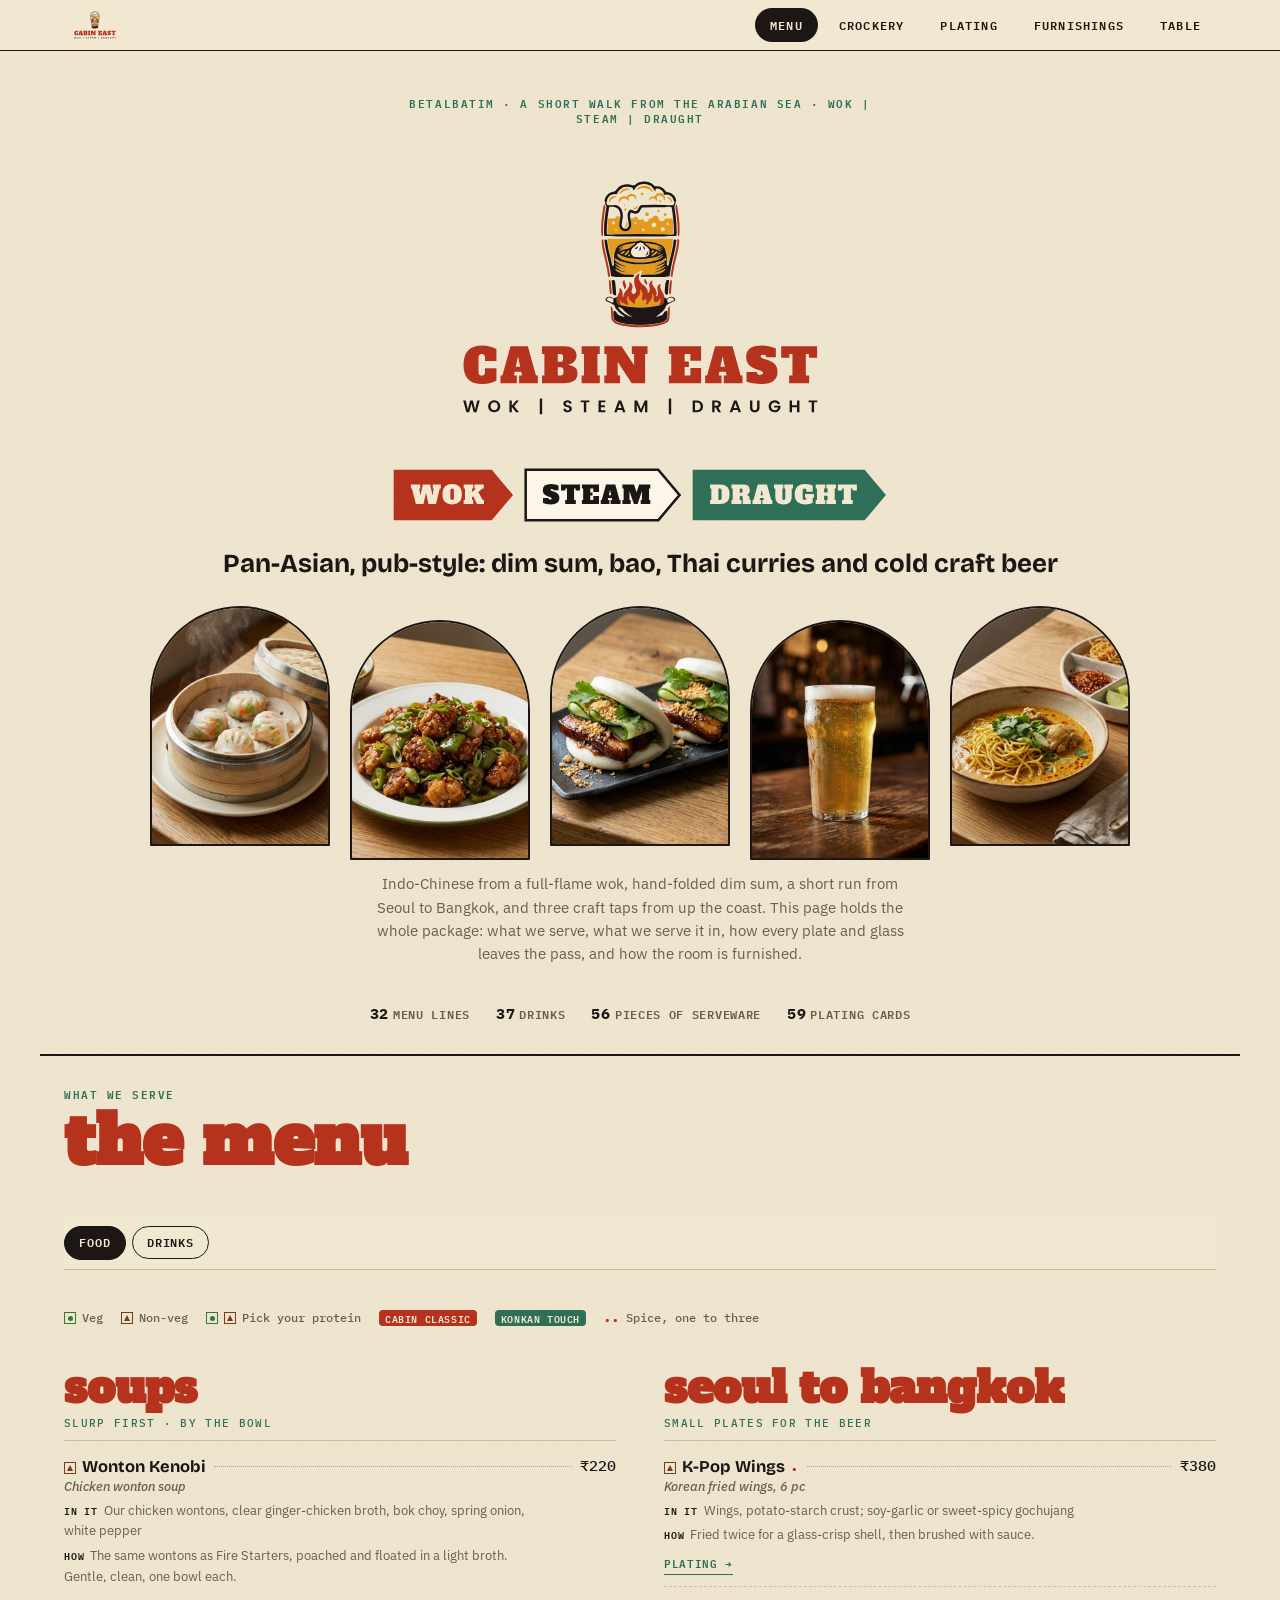
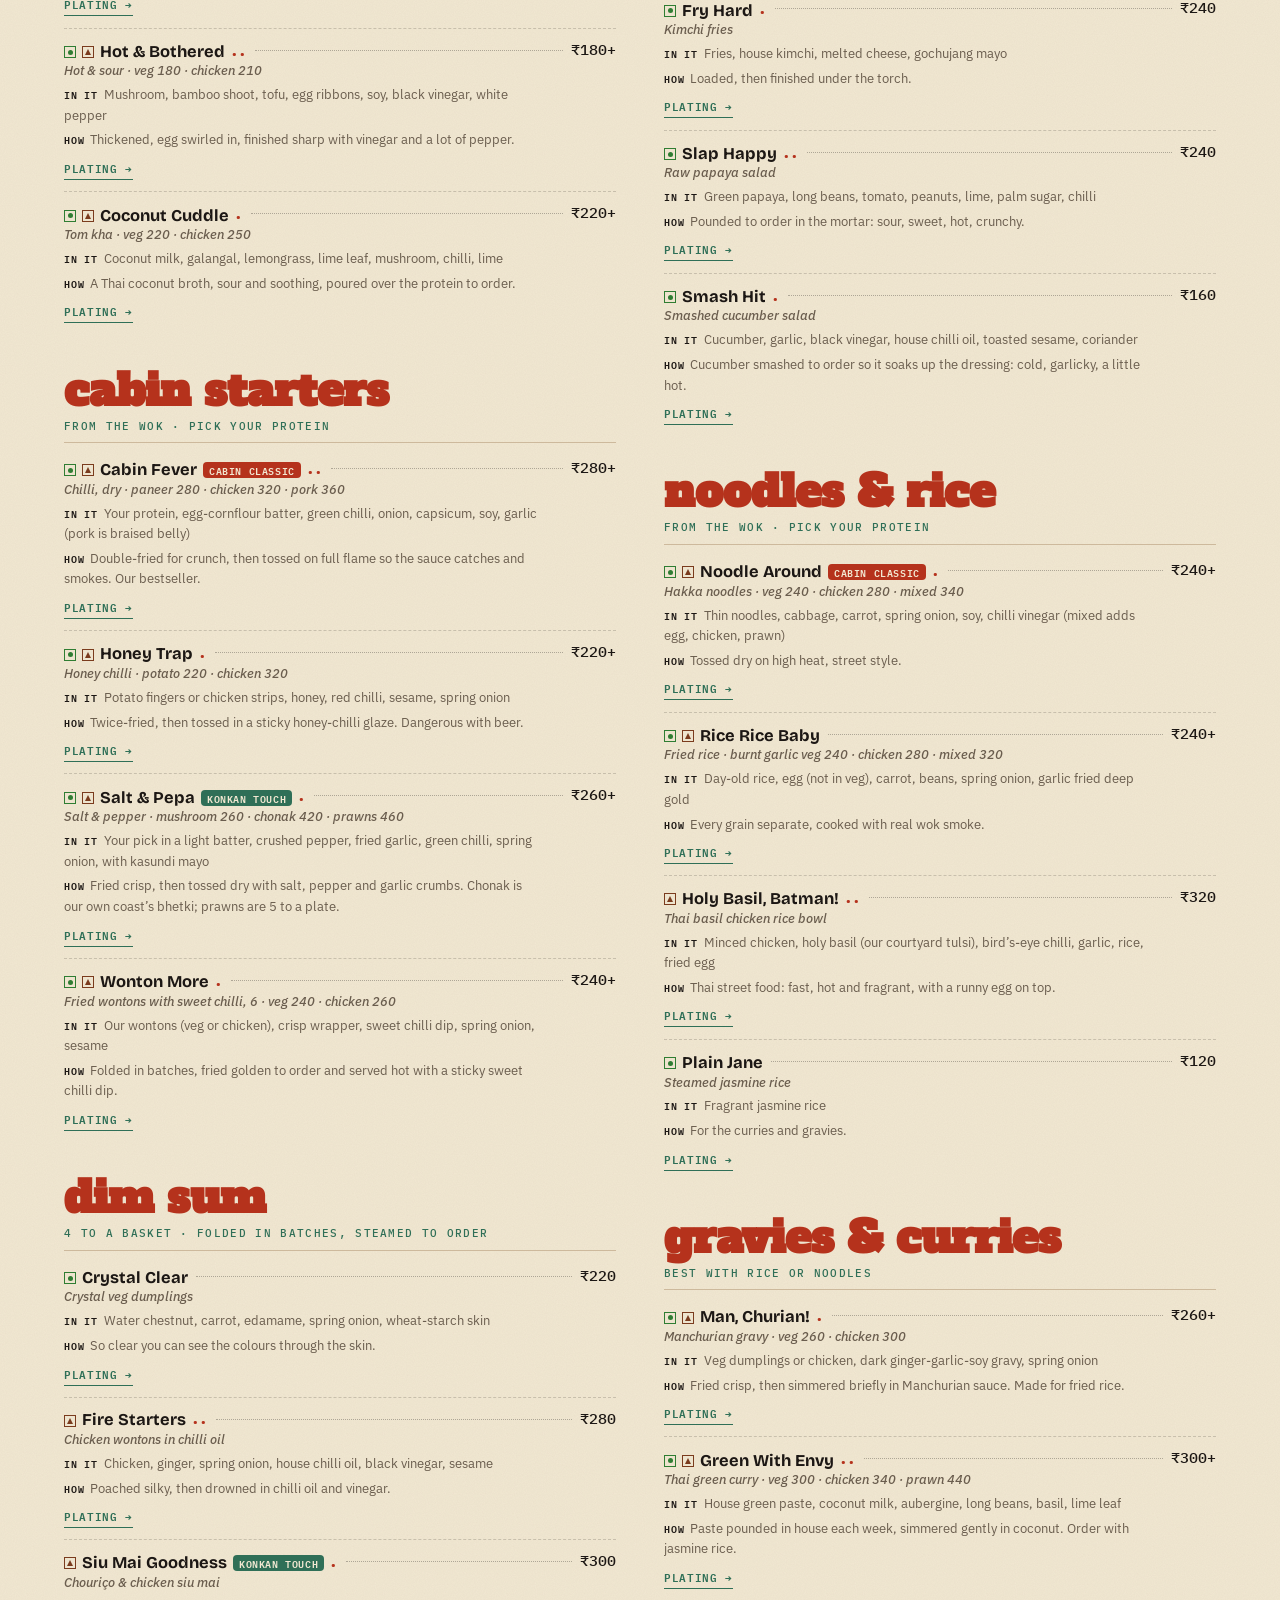
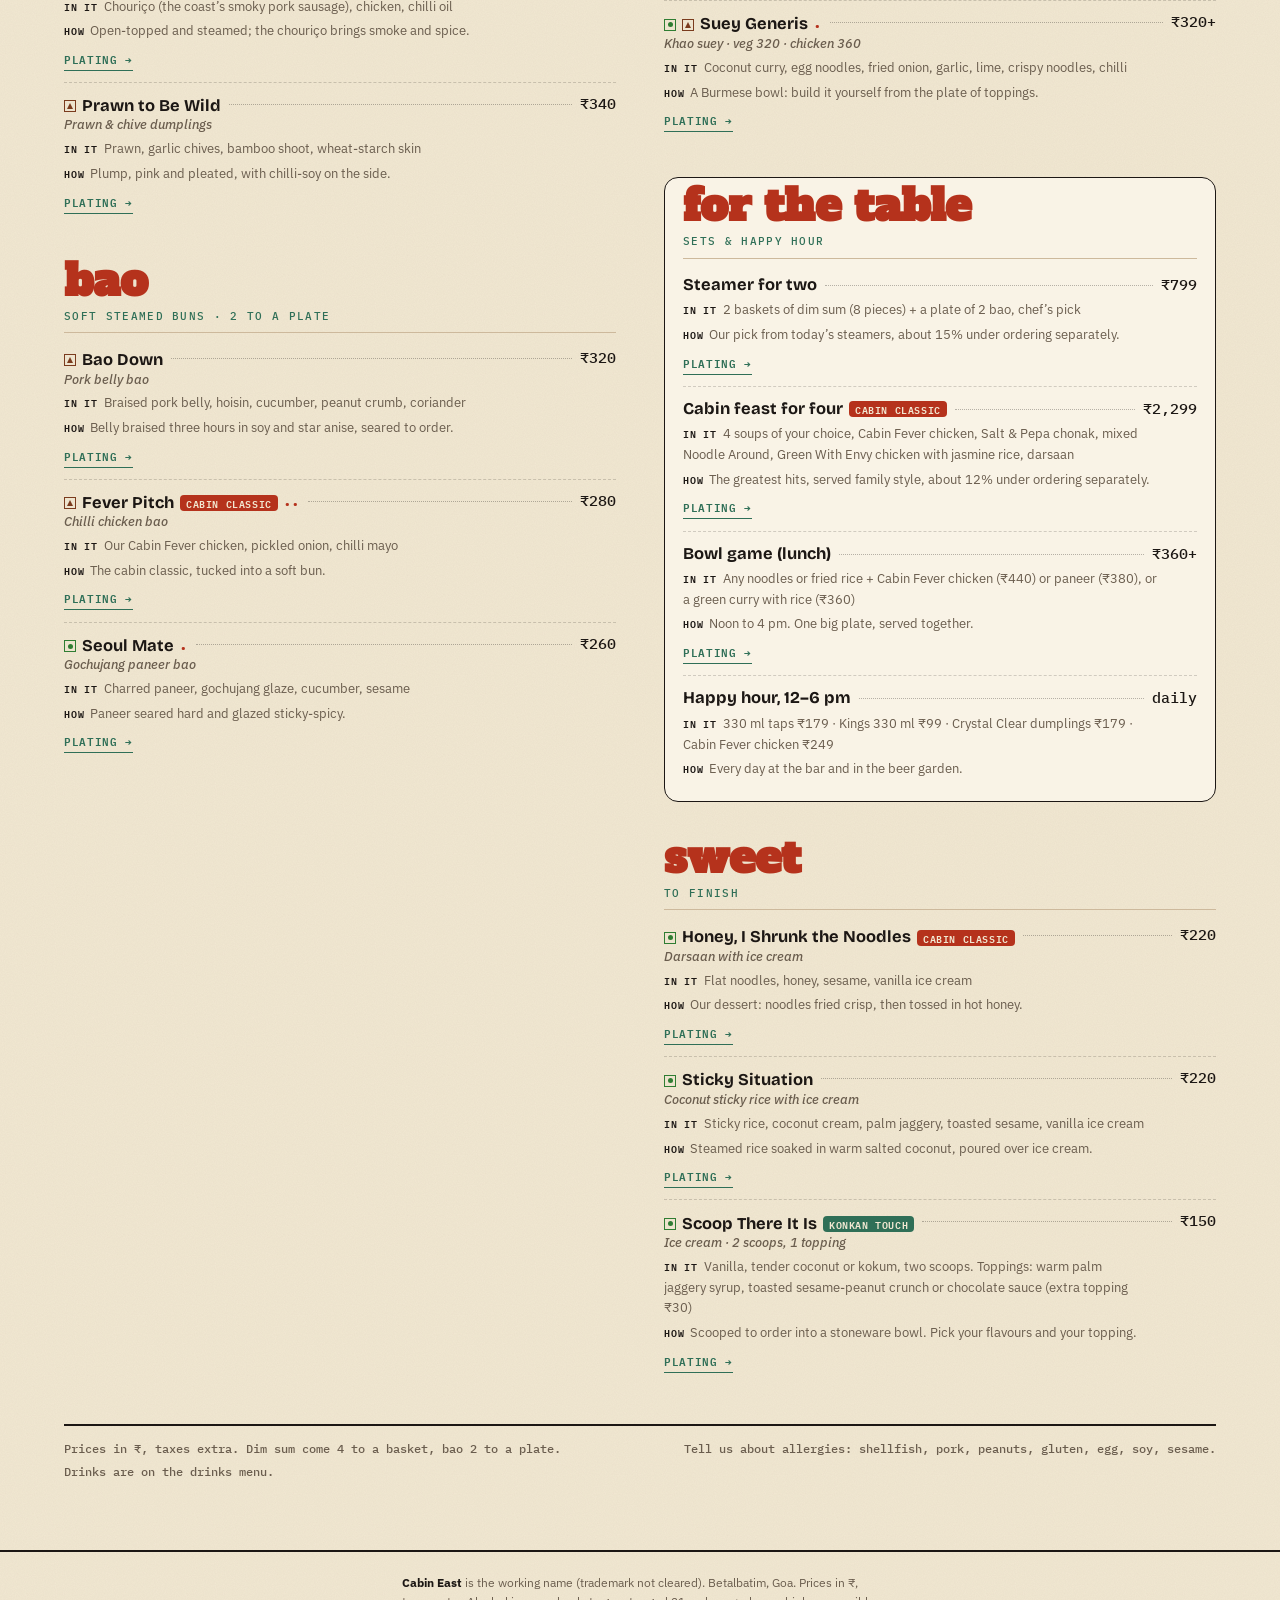
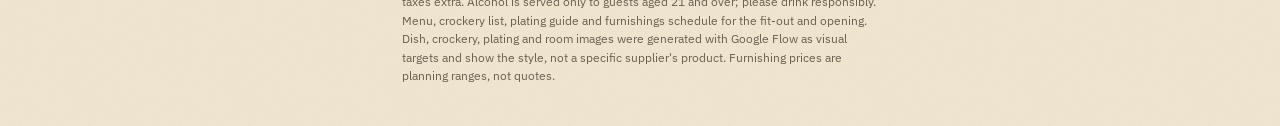
==== commit 76bfc15c: "Logo: spaced wordmark on the Menu site, photo menus and PDFs Co-Authored-By: Claude Sonnet 5.5 <nore" ====
--- a/index.html
+++ b/index.html
@@ -247,7 +247,7 @@
 
 <header class="bar">
   <div class="wrap in">
-    <a class="logo" href="#menu" aria-label="Cabin East"><svg role="img" aria-label="Cabin East" xmlns="http://www.w3.org/2000/svg" viewBox="0 0 807 583"><g transform="translate(321.03 56.00) scale(0.30896)"><path d="M133.7 779.2Q133.0 780.3 133.0 788.3Q133.0 796.3 134.5 801.3Q136.0 806.3 138.0 809.8Q140.0 813.3 143.2 815.5Q146.3 817.7 168.3 821.7Q190.3 825.7 212.3 827.7Q234.3 829.7 275.3 829.2Q316.3 828.7 330.8 827.2Q345.3 825.7 366.8 821.7Q388.3 817.7 390.5 816.0Q392.7 814.3 395.2 809.3Q397.7 804.3 399.2 798.3Q400.7 792.3 399.7 781.8Q398.7 771.3 398.0 770.2Q397.3 769.0 395.3 769.0Q393.3 769.0 390.7 775.2Q388.0 781.3 383.7 785.7Q379.3 790.0 374.8 792.0Q370.3 794.0 365.8 793.5Q361.3 793.0 358.5 789.2Q355.7 785.3 356.2 769.3Q356.7 753.3 353.2 745.8Q349.7 738.3 347.5 736.2Q345.3 734.0 343.8 734.0Q342.3 734.0 343.2 744.2Q344.0 754.3 342.5 760.8Q341.0 767.3 338.5 772.3Q336.0 777.3 326.5 789.8Q317.0 802.3 313.7 805.2Q310.3 808.0 306.8 809.5Q303.3 811.0 306.0 804.2Q308.7 797.3 308.7 789.3Q308.7 781.3 307.2 776.3Q305.7 771.3 304.5 769.7Q303.3 768.0 301.3 768.0Q299.3 768.0 298.2 772.7Q297.0 777.3 293.2 780.7Q289.3 784.0 287.3 784.0Q285.3 784.0 283.0 782.2Q280.7 780.3 279.7 778.3Q278.7 776.3 278.7 774.3Q278.7 772.3 281.2 760.3Q283.7 748.3 283.2 741.3Q282.7 734.3 280.2 728.3Q277.7 722.3 272.0 715.7Q266.3 709.0 264.2 709.2Q262.0 709.3 263.5 718.3Q265.0 727.3 263.5 735.3Q262.0 743.3 259.0 748.3Q256.0 753.3 245.0 764.8Q234.0 776.3 232.0 781.3Q230.0 786.3 230.3 796.0Q230.7 805.7 225.5 801.3Q220.3 797.0 213.8 793.0Q207.3 789.0 202.0 783.7Q196.7 778.3 194.2 771.8Q191.7 765.3 191.7 758.3Q191.7 751.3 191.0 750.7Q190.3 750.0 188.8 750.0Q187.3 750.0 183.2 758.7Q179.0 767.3 179.0 775.8Q179.0 784.3 183.0 795.8Q187.0 807.3 187.0 808.8Q187.0 810.3 186.2 811.2Q185.3 812.0 169.3 805.5Q153.3 799.0 148.0 794.2Q142.7 789.3 140.5 783.7Q138.3 778.0 136.3 778.0Q134.3 778.0 133.7 779.2ZM55.2 383.2Q54.0 384.3 55.0 396.3Q56.0 408.3 58.5 424.3Q61.0 440.3 64.0 454.8Q67.0 469.3 73.5 493.3Q80.0 517.3 83.2 533.0Q86.3 548.7 88.5 548.5Q90.7 548.3 91.2 515.3Q91.7 482.3 94.7 476.3Q97.7 470.3 102.2 465.3Q106.7 460.3 106.7 455.8Q106.7 451.3 108.2 447.8Q109.7 444.3 114.5 439.0Q119.3 433.7 128.8 427.7Q138.3 421.7 151.8 416.7Q165.3 411.7 187.3 407.2Q209.3 402.7 224.3 401.7Q239.3 400.7 242.8 399.7Q246.3 398.7 251.3 399.2Q256.3 399.7 260.3 396.7Q264.3 393.7 267.3 393.7Q270.3 393.7 273.8 396.2Q277.3 398.7 301.8 400.7Q326.3 402.7 342.3 405.7Q358.3 408.7 373.8 413.7Q389.3 418.7 395.8 421.7Q402.3 424.7 408.3 428.7Q414.3 432.7 419.7 438.5Q425.0 444.3 426.5 447.8Q428.0 451.3 429.0 457.3Q430.0 463.3 433.5 466.8Q437.0 470.3 440.0 475.8Q443.0 481.3 443.5 515.3Q444.0 549.3 446.3 549.3Q448.7 549.3 452.2 531.8Q455.7 514.3 460.7 496.3Q465.7 478.3 469.7 459.8Q473.7 441.3 477.2 412.8Q480.7 384.3 479.5 383.2Q478.3 382.0 475.3 382.5Q472.3 383.0 379.3 383.0Q286.3 383.0 285.8 382.5Q285.3 382.0 175.3 382.5Q65.3 383.0 60.8 382.5Q56.3 382.0 55.2 383.2ZM183.5 278.2Q182.3 273.0 180.2 273.2Q178.0 273.3 178.0 276.3Q178.0 279.3 176.5 285.3Q175.0 291.3 173.0 294.8Q171.0 298.3 167.5 301.3Q164.0 304.3 164.7 306.5Q165.3 308.7 168.8 308.7Q172.3 308.7 174.8 307.7Q177.3 306.7 180.5 302.5Q183.7 298.3 184.2 290.8Q184.7 283.3 183.5 278.2ZM479.7 276.3Q477.7 253.3 476.5 252.2Q475.3 251.0 452.3 251.0Q429.3 251.0 428.2 252.2Q427.0 253.3 425.5 257.3Q424.0 261.3 422.2 263.2Q420.3 265.0 416.3 267.0Q412.3 269.0 407.8 269.0Q403.3 269.0 399.8 267.5Q396.3 266.0 393.5 263.7Q390.7 261.3 388.7 257.3Q386.7 253.3 386.2 248.8Q385.7 244.3 382.0 240.2Q378.3 236.0 375.8 235.0Q373.3 234.0 366.8 234.0Q360.3 234.0 356.8 235.5Q353.3 237.0 347.8 244.0Q342.3 251.0 333.8 251.0Q325.3 251.0 324.2 252.2Q323.0 253.3 322.0 257.8Q321.0 262.3 318.2 265.7Q315.3 269.0 311.8 270.5Q308.3 272.0 303.8 272.0Q299.3 272.0 296.3 270.5Q293.3 269.0 290.5 266.2Q287.7 263.3 286.7 260.8Q285.7 258.3 285.7 255.8Q285.7 253.3 284.5 252.2Q283.3 251.0 282.3 251.0Q281.3 251.0 277.3 255.5Q273.3 260.0 271.3 261.0Q269.3 262.0 266.3 262.0Q263.3 262.0 258.5 258.7Q253.7 255.3 252.2 250.8Q250.7 246.3 249.0 244.2Q247.3 242.0 244.8 241.0Q242.3 240.0 238.3 240.0Q234.3 240.0 231.8 241.0Q229.3 242.0 225.8 246.5Q222.3 251.0 213.3 251.0Q204.3 251.0 203.7 251.7Q203.0 252.3 203.0 255.8Q203.0 259.3 205.0 266.8Q207.0 274.3 208.0 283.3Q209.0 292.3 207.5 299.8Q206.0 307.3 203.0 312.8Q200.0 318.3 196.2 322.2Q192.3 326.0 188.3 328.5Q184.3 331.0 179.3 332.5Q174.3 334.0 168.3 334.0Q162.3 334.0 157.8 332.5Q153.3 331.0 149.3 328.5Q145.3 326.0 142.0 322.7Q138.7 319.3 136.2 315.3Q133.7 311.3 131.7 304.3Q129.7 297.3 129.7 291.3Q129.7 285.3 133.2 268.8Q136.7 252.3 136.7 246.8Q136.7 241.3 134.0 239.2Q131.3 237.0 125.3 236.5Q119.3 236.0 115.3 237.5Q111.3 239.0 108.7 241.7Q106.0 244.3 105.5 246.3Q105.0 248.3 103.7 249.7Q102.3 251.0 80.8 251.0Q59.3 251.0 58.2 252.2Q57.0 253.3 55.0 277.3Q53.0 301.3 53.0 316.8Q53.0 332.3 52.5 332.8Q52.0 333.3 52.5 341.8Q53.0 350.3 54.2 351.5Q55.3 352.7 267.3 352.7Q479.3 352.7 480.5 351.5Q481.7 350.3 481.7 324.8Q481.7 299.3 479.7 276.3ZM106.0 322.5Q108.3 320.7 110.3 321.2Q112.3 321.7 114.2 324.0Q116.0 326.3 115.5 327.8Q115.0 329.3 112.3 331.5Q109.7 333.7 106.2 331.0Q102.7 328.3 103.2 326.3Q103.7 324.3 106.0 322.5ZM281.5 319.0Q284.3 316.7 287.3 317.2Q290.3 317.7 292.7 320.5Q295.0 323.3 294.5 326.3Q294.0 329.3 291.2 331.7Q288.3 334.0 285.3 333.5Q282.3 333.0 280.0 330.2Q277.7 327.3 278.2 324.3Q278.7 321.3 281.5 319.0ZM405.5 311.5Q409.3 308.7 412.8 308.7Q416.3 308.7 418.3 309.7Q420.3 310.7 423.2 314.5Q426.0 318.3 426.0 321.8Q426.0 325.3 425.0 327.3Q424.0 329.3 421.7 331.7Q419.3 334.0 416.3 335.0Q413.3 336.0 409.8 335.0Q406.3 334.0 403.0 329.7Q399.7 325.3 399.7 321.8Q399.7 318.3 400.7 316.3Q401.7 314.3 405.5 311.5ZM442.0 280.5Q444.3 278.7 446.8 279.2Q449.3 279.7 451.5 282.8Q453.7 286.0 452.8 288.2Q452.0 290.3 449.7 292.2Q447.3 294.0 445.3 294.0Q443.3 294.0 440.5 290.7Q437.7 287.3 438.7 284.8Q439.7 282.3 442.0 280.5ZM350.8 279.2Q354.3 277.7 358.8 278.7Q363.3 279.7 366.2 282.5Q369.0 285.3 370.3 289.2Q371.7 293.0 370.3 297.2Q369.0 301.3 366.2 304.2Q363.3 307.0 360.3 308.0Q357.3 309.0 352.3 307.5Q347.3 306.0 344.0 301.2Q340.7 296.3 340.7 293.3Q340.7 290.3 341.7 287.8Q342.7 285.3 345.0 283.0Q347.3 280.7 350.8 279.2ZM231.3 275.2Q234.0 273.0 236.2 273.8Q238.3 274.7 239.7 276.5Q241.0 278.3 240.5 280.8Q240.0 283.3 237.7 285.2Q235.3 287.0 232.8 286.0Q230.3 285.0 229.0 282.7Q227.7 280.3 228.2 278.8Q228.7 277.3 231.3 275.2ZM86.5 272.0Q89.3 269.7 93.3 270.2Q97.3 270.7 100.2 274.5Q103.0 278.3 102.0 281.8Q101.0 285.3 98.2 287.7Q95.3 290.0 91.8 289.5Q88.3 289.0 85.5 285.7Q82.7 282.3 83.2 278.3Q83.7 274.3 86.5 272.0ZM427.3 216.5Q422.3 217.0 420.7 219.2Q419.0 221.3 419.5 226.8Q420.0 232.3 422.2 234.0Q424.3 235.7 429.8 235.2Q435.3 234.7 437.0 232.5Q438.7 230.3 438.2 225.3Q437.7 220.3 435.0 218.2Q432.3 216.0 427.3 216.5ZM312.8 212.0Q308.3 211.0 305.8 212.0Q303.3 213.0 301.7 214.7Q300.0 216.3 299.0 218.8Q298.0 221.3 298.0 224.3Q298.0 227.3 300.7 231.0Q303.3 234.7 305.3 235.7Q307.3 236.7 310.8 236.7Q314.3 236.7 316.3 235.7Q318.3 234.7 320.5 232.0Q322.7 229.3 322.7 224.3Q322.7 219.3 320.0 216.2Q317.3 213.0 312.8 212.0ZM385.3 194.0Q382.3 194.0 380.2 195.7Q378.0 197.3 377.5 200.8Q377.0 204.3 379.7 207.0Q382.3 209.7 385.3 209.7Q388.3 209.7 390.5 207.5Q392.7 205.3 392.7 201.8Q392.7 198.3 390.5 196.2Q388.3 194.0 385.3 194.0ZM169.3 186.0Q166.3 186.0 164.2 188.2Q162.0 190.3 162.0 193.3Q162.0 196.3 164.7 198.5Q167.3 200.7 169.3 200.7Q171.3 200.7 173.5 199.0Q175.7 197.3 176.2 193.8Q176.7 190.3 174.5 188.2Q172.3 186.0 169.3 186.0ZM251.7 170.8Q251.7 168.3 250.0 168.2Q248.3 168.0 242.8 173.5Q237.3 179.0 232.8 180.5Q228.3 182.0 223.8 181.0Q219.3 180.0 219.2 182.2Q219.0 184.3 224.7 188.0Q230.3 191.7 234.3 191.7Q238.3 191.7 242.0 189.0Q245.7 186.3 248.7 179.8Q251.7 173.3 251.7 170.8ZM164.8 160.0Q163.3 160.0 162.2 160.7Q161.0 161.3 160.5 163.8Q160.0 166.3 161.2 167.5Q162.3 168.7 164.3 168.7Q166.3 168.7 167.5 167.5Q168.7 166.3 168.7 164.3Q168.7 162.3 167.5 161.2Q166.3 160.0 164.8 160.0ZM396.8 132.0Q393.3 132.0 391.7 133.7Q390.0 135.3 390.0 137.8Q390.0 140.3 392.2 142.5Q394.3 144.7 396.3 144.7Q398.3 144.7 400.5 142.5Q402.7 140.3 402.7 137.8Q402.7 135.3 401.5 133.7Q400.3 132.0 396.8 132.0ZM448.8 112.0Q441.3 111.0 441.2 113.2Q441.0 115.3 445.2 117.5Q449.3 119.7 454.7 125.0Q460.0 130.3 462.5 134.8Q465.0 139.3 466.0 142.8Q467.0 146.3 468.7 146.5Q470.3 146.7 471.0 146.0Q471.7 145.3 471.7 138.8Q471.7 132.3 469.2 126.8Q466.7 121.3 461.5 117.2Q456.3 113.0 448.8 112.0ZM113.5 110.5Q113.7 108.3 109.5 106.7Q105.3 105.0 98.8 105.0Q92.3 105.0 85.3 108.0Q78.3 111.0 75.2 113.7Q72.0 116.3 69.0 120.8Q66.0 125.3 65.0 128.3Q64.0 131.3 63.5 137.3Q63.0 143.3 63.7 144.0Q64.3 144.7 66.3 144.7Q68.3 144.7 71.0 139.0Q73.7 133.3 79.5 127.5Q85.3 121.7 93.8 117.7Q102.3 113.7 107.8 113.2Q113.3 112.7 113.5 110.5ZM241.2 119.3Q240.7 111.3 238.2 106.8Q235.7 102.3 232.5 99.2Q229.3 96.0 223.8 93.5Q218.3 91.0 209.8 91.0Q201.3 91.0 195.8 93.5Q190.3 96.0 187.2 99.2Q184.0 102.3 181.7 106.7Q179.3 111.0 172.3 109.0Q165.3 107.0 160.3 107.0Q155.3 107.0 151.3 108.0Q147.3 109.0 142.3 112.0Q137.3 115.0 134.2 118.7Q131.0 122.3 129.0 126.3Q127.0 130.3 126.5 139.3Q126.0 148.3 128.3 148.3Q130.7 148.3 132.7 142.8Q134.7 137.3 138.0 133.5Q141.3 129.7 144.8 127.2Q148.3 124.7 152.3 123.2Q156.3 121.7 162.3 121.7Q168.3 121.7 171.3 122.7Q174.3 123.7 177.8 125.7Q181.3 127.7 185.8 132.2Q190.3 136.7 191.8 136.7Q193.3 136.7 194.0 136.0Q194.7 135.3 194.7 133.3Q194.7 131.3 191.7 124.8Q188.7 118.3 191.5 114.5Q194.3 110.7 198.8 108.2Q203.3 105.7 207.8 105.2Q212.3 104.7 218.8 107.2Q225.3 109.7 228.7 113.0Q232.0 116.3 234.7 122.5Q237.3 128.7 239.5 128.0Q241.7 127.3 241.2 119.3ZM428.2 114.8Q427.7 107.3 425.7 103.3Q423.7 99.3 419.0 94.7Q414.3 90.0 408.3 87.5Q402.3 85.0 394.3 85.0Q386.3 85.0 380.3 87.5Q374.3 90.0 369.7 94.7Q365.0 99.3 362.7 103.7Q360.3 108.0 352.3 107.5Q344.3 107.0 338.8 109.5Q333.3 112.0 329.2 117.2Q325.0 122.3 324.5 127.3Q324.0 132.3 325.7 132.5Q327.3 132.7 330.3 129.2Q333.3 125.7 336.8 123.7Q340.3 121.7 345.3 120.7Q350.3 119.7 356.3 121.7Q362.3 123.7 366.2 127.5Q370.0 131.3 371.7 134.5Q373.3 137.7 375.3 137.7Q377.3 137.7 377.5 132.5Q377.7 127.3 374.7 120.3Q371.7 113.3 376.0 109.0Q380.3 104.7 383.3 103.2Q386.3 101.7 390.8 101.2Q395.3 100.7 400.8 102.7Q406.3 104.7 411.2 109.0Q416.0 113.3 418.0 118.3Q420.0 123.3 420.0 128.3Q420.0 133.3 422.2 133.5Q424.3 133.7 426.5 128.0Q428.7 122.3 428.2 114.8ZM278.3 83.0Q274.3 83.0 272.2 85.2Q270.0 87.3 270.0 91.3Q270.0 95.3 272.7 98.0Q275.3 100.7 278.3 100.7Q281.3 100.7 284.0 98.5Q286.7 96.3 287.2 92.3Q287.7 88.3 285.0 85.7Q282.3 83.0 278.3 83.0ZM198.5 61.5Q198.7 59.3 193.0 57.7Q187.3 56.0 178.8 56.0Q170.3 56.0 164.8 57.5Q159.3 59.0 153.3 62.5Q147.3 66.0 142.2 71.2Q137.0 76.3 134.0 81.8Q131.0 87.3 131.0 89.3Q131.0 91.3 132.7 92.0Q134.3 92.7 140.8 86.7Q147.3 80.7 156.3 75.7Q165.3 70.7 173.3 68.2Q181.3 65.7 189.8 64.7Q198.3 63.7 198.5 61.5ZM247.2 56.7Q243.0 61.3 243.2 63.0Q243.3 64.7 245.3 64.7Q247.3 64.7 251.3 62.2Q255.3 59.7 262.8 57.2Q270.3 54.7 277.8 53.7Q285.3 52.7 291.8 53.2Q298.3 53.7 305.8 55.7Q313.3 57.7 318.8 60.2Q324.3 62.7 330.8 67.2Q337.3 71.7 341.3 75.7Q345.3 79.7 347.0 79.5Q348.7 79.3 348.7 76.8Q348.7 74.3 346.7 70.3Q344.7 66.3 338.5 59.2Q332.3 52.0 323.8 47.0Q315.3 42.0 310.3 40.5Q305.3 39.0 295.3 38.5Q285.3 38.0 276.8 40.0Q268.3 42.0 259.8 47.0Q251.3 52.0 247.2 56.7Z" fill="#E49B1D" fill-rule="evenodd"/><path d="M105.2 511.7Q103.0 512.3 103.5 518.3Q104.0 524.3 108.7 529.5Q113.3 534.7 117.3 537.7Q121.3 540.7 133.3 547.2Q145.3 553.7 159.7 558.5Q174.0 563.3 171.7 563.7Q169.3 564.0 160.8 562.0Q152.3 560.0 138.8 555.0Q125.3 550.0 116.8 545.0Q108.3 540.0 106.7 540.2Q105.0 540.3 105.5 543.3Q106.0 546.3 115.2 554.0Q124.3 561.7 134.8 567.2Q145.3 572.7 159.2 577.5Q173.0 582.3 168.7 582.2Q164.3 582.0 150.8 578.0Q137.3 574.0 127.3 569.5Q117.3 565.0 112.8 562.0Q108.3 559.0 106.7 559.2Q105.0 559.3 105.5 562.3Q106.0 565.3 110.2 569.5Q114.3 573.7 120.8 578.2Q127.3 582.7 142.3 589.7Q157.3 596.7 167.2 599.5Q177.0 602.3 174.7 602.7Q172.3 603.0 160.3 600.0Q148.3 597.0 138.8 593.5Q129.3 590.0 118.8 584.0Q108.3 578.0 106.2 578.2Q104.0 578.3 104.0 580.3Q104.0 582.3 105.0 584.3Q106.0 586.3 111.2 591.5Q116.3 596.7 128.3 603.2Q140.3 609.7 149.3 612.7Q158.3 615.7 170.8 616.2Q183.3 616.7 208.3 616.2Q233.3 615.7 241.3 608.7Q249.3 601.7 257.8 597.2Q266.3 592.7 271.8 590.7Q277.3 588.7 279.0 589.2Q280.7 589.7 276.8 600.0Q273.0 610.3 273.0 612.3Q273.0 614.3 273.7 615.0Q274.3 615.7 325.3 615.7Q376.3 615.7 387.8 611.7Q399.3 607.7 406.8 603.7Q414.3 599.7 418.3 596.7Q422.3 593.7 426.5 588.5Q430.7 583.3 430.7 580.8Q430.7 578.3 428.5 578.2Q426.3 578.0 422.8 580.5Q419.3 583.0 408.8 588.0Q398.3 593.0 382.8 597.5Q367.3 602.0 365.0 601.8Q362.7 601.7 380.5 594.7Q398.3 587.7 406.8 582.7Q415.3 577.7 422.0 571.5Q428.7 565.3 429.2 562.3Q429.7 559.3 428.0 559.2Q426.3 559.0 421.8 562.0Q417.3 565.0 406.3 570.0Q395.3 575.0 383.3 578.5Q371.3 582.0 365.2 582.8Q359.0 583.7 370.7 579.7Q382.3 575.7 395.8 569.2Q409.3 562.7 418.5 555.0Q427.7 547.3 428.7 545.3Q429.7 543.3 429.5 541.7Q429.3 540.0 414.8 547.0Q400.3 554.0 387.8 558.0Q375.3 562.0 366.7 563.3Q358.0 564.7 373.7 559.2Q389.3 553.7 402.8 546.2Q416.3 538.7 422.5 533.0Q428.7 527.3 430.2 524.3Q431.7 521.3 431.7 516.8Q431.7 512.3 431.0 511.7Q430.3 511.0 428.8 511.0Q427.3 511.0 421.3 515.5Q415.3 520.0 407.3 524.0Q399.3 528.0 391.3 531.0Q383.3 534.0 370.3 537.5Q357.3 541.0 338.8 544.0Q320.3 547.0 296.3 548.5Q272.3 550.0 248.8 549.0Q225.3 548.0 201.3 544.5Q177.3 541.0 161.3 536.5Q145.3 532.0 136.8 528.5Q128.3 525.0 117.8 518.0Q107.3 511.0 105.2 511.7ZM189.7 487.7Q186.0 491.3 186.0 493.3Q186.0 495.3 187.2 496.0Q188.3 496.7 194.3 497.2Q200.3 497.7 201.0 497.0Q201.7 496.3 201.2 493.3Q200.7 490.3 198.5 487.2Q196.3 484.0 194.8 484.0Q193.3 484.0 189.7 487.7ZM118.2 479.7Q116.0 480.3 116.0 484.3Q116.0 488.3 117.5 493.3Q119.0 498.3 123.7 503.0Q128.3 507.7 139.3 513.7Q150.3 519.7 160.3 523.2Q170.3 526.7 180.8 529.2Q191.3 531.7 216.8 534.7Q242.3 537.7 275.3 537.2Q308.3 536.7 330.8 533.2Q353.3 529.7 365.3 526.2Q377.3 522.7 386.3 518.7Q395.3 514.7 402.3 510.2Q409.3 505.7 413.0 501.0Q416.7 496.3 416.7 494.8Q416.7 493.3 415.0 493.2Q413.3 493.0 404.8 498.5Q396.3 504.0 385.8 508.0Q375.3 512.0 373.5 511.8Q371.7 511.7 387.0 504.2Q402.3 496.7 408.0 491.5Q413.7 486.3 414.2 484.3Q414.7 482.3 413.0 482.2Q411.3 482.0 407.8 484.5Q404.3 487.0 393.8 492.0Q383.3 497.0 359.8 503.0Q336.3 509.0 312.8 511.5Q289.3 514.0 267.8 514.0Q246.3 514.0 225.8 512.0Q205.3 510.0 186.3 506.0Q167.3 502.0 154.8 497.5Q142.3 493.0 134.8 489.0Q127.3 485.0 123.8 482.0Q120.3 479.0 118.2 479.7ZM398.2 477.3Q398.7 475.3 397.5 474.2Q396.3 473.0 392.3 473.5Q388.3 474.0 384.2 478.2Q380.0 482.3 380.0 483.8Q380.0 485.3 382.2 485.5Q384.3 485.7 391.0 482.5Q397.7 479.3 398.2 477.3ZM381.7 469.3Q381.7 467.3 378.0 465.7Q374.3 464.0 370.8 464.5Q367.3 465.0 351.2 479.7Q335.0 494.3 335.0 495.3Q335.0 496.3 335.7 497.0Q336.3 497.7 339.8 497.7Q343.3 497.7 350.3 495.7Q357.3 493.7 369.5 482.5Q381.7 471.3 381.7 469.3ZM170.7 464.3Q170.7 462.3 168.5 462.2Q166.3 462.0 154.3 466.5Q142.3 471.0 139.7 472.7Q137.0 474.3 136.5 476.3Q136.0 478.3 139.2 480.5Q142.3 482.7 146.3 483.2Q150.3 483.7 160.5 475.0Q170.7 466.3 170.7 464.3ZM358.0 459.7Q357.3 459.0 351.3 458.0Q345.3 457.0 343.2 458.7Q341.0 460.3 340.5 468.3Q340.0 476.3 340.7 477.0Q341.3 477.7 342.3 477.7Q343.3 477.7 351.0 471.0Q358.7 464.3 358.7 462.3Q358.7 460.3 358.0 459.7ZM194.7 466.3Q195.7 458.3 193.5 457.7Q191.3 457.0 176.2 470.7Q161.0 484.3 161.0 486.3Q161.0 488.3 163.2 489.5Q165.3 490.7 169.3 491.2Q173.3 491.7 176.8 489.2Q180.3 486.7 187.0 480.5Q193.7 474.3 194.7 466.3ZM319.3 444.0Q318.3 444.0 318.2 445.2Q318.0 446.3 321.5 455.3Q325.0 464.3 324.5 473.8Q324.0 483.3 325.2 483.5Q326.3 483.7 327.5 480.0Q328.7 476.3 328.7 469.3Q328.7 462.3 325.7 454.8Q322.7 447.3 321.5 445.7Q320.3 444.0 319.3 444.0ZM306.2 411.2Q300.0 411.3 300.0 413.3Q300.0 415.3 309.2 422.0Q318.3 428.7 325.8 436.7Q333.3 444.7 349.8 448.2Q366.3 451.7 377.8 455.7Q389.3 459.7 394.8 462.7Q400.3 465.7 402.5 465.5Q404.7 465.3 404.7 464.3Q404.7 463.3 402.5 461.2Q400.3 459.0 389.5 453.2Q378.7 447.3 380.0 447.0Q381.3 446.7 391.8 451.2Q402.3 455.7 404.3 455.7Q406.3 455.7 406.5 454.0Q406.7 452.3 404.5 450.2Q402.3 448.0 391.0 441.7Q379.7 435.3 382.5 435.5Q385.3 435.7 395.3 440.7Q405.3 445.7 407.3 445.7Q409.3 445.7 409.5 444.0Q409.7 442.3 404.5 438.2Q399.3 434.0 389.3 429.5Q379.3 425.0 367.3 421.5Q355.3 418.0 333.8 414.5Q312.3 411.0 306.2 411.2ZM233.7 412.3Q233.7 411.3 228.0 411.2Q222.3 411.0 200.8 414.5Q179.3 418.0 164.8 422.5Q150.3 427.0 143.8 430.0Q137.3 433.0 131.2 437.7Q125.0 442.3 125.2 444.0Q125.3 445.7 127.3 445.7Q129.3 445.7 139.3 440.7Q149.3 435.7 152.2 435.5Q155.0 435.3 143.7 441.7Q132.3 448.0 130.2 450.2Q128.0 452.3 128.2 454.0Q128.3 455.7 130.3 455.7Q132.3 455.7 142.8 451.2Q153.3 446.7 154.5 447.2Q155.7 447.7 145.0 453.3Q134.3 459.0 132.2 461.2Q130.0 463.3 130.0 464.3Q130.0 465.3 132.2 465.5Q134.3 465.7 138.8 463.2Q143.3 460.7 154.3 456.7Q165.3 452.7 183.3 448.7Q201.3 444.7 208.3 437.2Q215.3 429.7 224.5 421.5Q233.7 413.3 233.7 412.3Z" fill="#E49B1D" fill-rule="evenodd"/><path d="M234.7 413.3Q234.7 411.3 233.5 411.2Q232.3 411.0 225.2 417.7Q218.0 424.3 218.0 425.3Q218.0 426.3 219.2 426.5Q220.3 426.7 224.8 423.7Q229.3 420.7 232.0 418.0Q234.7 415.3 234.7 413.3ZM216.2 442.7Q211.0 448.3 208.5 454.8Q206.0 461.3 206.5 471.3Q207.0 481.3 209.5 485.8Q212.0 490.3 215.2 493.5Q218.3 496.7 222.3 499.2Q226.3 501.7 235.3 502.7Q244.3 503.7 274.8 503.2Q305.3 502.7 311.3 499.2Q317.3 495.7 321.5 490.5Q325.7 485.3 326.2 473.8Q326.7 462.3 323.2 452.8Q319.7 443.3 316.5 440.2Q313.3 437.0 306.8 433.0Q300.3 429.0 295.0 423.7Q289.7 418.3 287.0 413.7Q284.3 409.0 280.3 410.5Q276.3 412.0 272.3 408.0Q268.3 404.0 267.3 404.0Q266.3 404.0 262.3 408.0Q258.3 412.0 256.8 412.0Q255.3 412.0 254.3 411.0Q253.3 410.0 250.8 410.0Q248.3 410.0 245.2 416.2Q242.0 422.3 238.2 425.7Q234.3 429.0 227.8 433.0Q221.3 437.0 216.2 442.7ZM314.7 468.7Q316.7 461.0 317.8 466.2Q319.0 471.3 317.5 476.3Q316.0 481.3 311.7 485.7Q307.3 490.0 302.8 491.8Q298.3 493.7 302.5 489.5Q306.7 485.3 309.7 480.8Q312.7 476.3 314.7 468.7ZM265.7 438.2Q266.7 431.0 268.3 434.7Q270.0 438.3 270.5 443.3Q271.0 448.3 269.5 452.8Q268.0 457.3 265.5 459.0Q263.0 460.7 261.8 460.0Q260.7 459.3 260.2 457.8Q259.7 456.3 262.2 450.8Q264.7 445.3 265.7 438.2ZM248.8 434.3Q252.3 431.0 252.2 432.7Q252.0 434.3 249.5 438.8Q247.0 443.3 244.2 446.2Q241.3 449.0 239.3 450.0Q237.3 451.0 235.8 450.5Q234.3 450.0 233.7 448.8Q233.0 447.7 233.3 446.5Q233.7 445.3 239.5 441.5Q245.3 437.7 248.8 434.3ZM282.8 431.5Q283.0 430.7 286.7 432.7Q290.3 434.7 293.2 438.0Q296.0 441.3 297.0 443.8Q298.0 446.3 297.2 449.2Q296.3 452.0 294.8 452.0Q293.3 452.0 292.0 450.7Q290.7 449.3 289.2 444.3Q287.7 439.3 285.2 435.8Q282.7 432.3 282.8 431.5Z" fill="#F2E8D2" fill-rule="evenodd"/><path d="M75.2 823.2Q74.0 823.3 75.0 833.3Q76.0 843.3 77.0 872.8Q78.0 902.3 80.5 908.8Q83.0 915.3 89.2 922.0Q95.3 928.7 98.3 930.7Q101.3 932.7 108.8 936.2Q116.3 939.7 132.8 944.2Q149.3 948.7 167.8 951.7Q186.3 954.7 211.8 956.7Q237.3 958.7 267.3 958.7Q297.3 958.7 330.3 955.7Q363.3 952.7 387.8 947.2Q412.3 941.7 423.8 936.7Q435.3 931.7 439.8 928.2Q444.3 924.7 447.5 921.0Q450.7 917.3 453.7 909.8Q456.7 902.3 458.5 862.7Q460.3 823.0 459.3 823.0Q458.3 823.0 452.7 827.2Q447.0 831.3 445.0 867.3Q443.0 903.3 441.0 906.8Q439.0 910.3 434.2 914.7Q429.3 919.0 421.3 923.0Q413.3 927.0 397.8 931.5Q382.3 936.0 371.3 938.0Q360.3 940.0 328.8 943.0Q297.3 946.0 259.3 945.5Q221.3 945.0 201.3 943.0Q181.3 941.0 167.3 938.5Q153.3 936.0 136.3 931.0Q119.3 926.0 111.3 921.5Q103.3 917.0 99.0 912.7Q94.7 908.3 92.7 903.8Q90.7 899.3 89.2 865.8Q87.7 832.3 82.0 827.7Q76.3 823.0 75.2 823.2ZM162.5 651.2Q160.3 651.0 157.7 654.2Q155.0 657.3 153.5 660.8Q152.0 664.3 152.0 671.8Q152.0 679.3 156.5 688.8Q161.0 698.3 161.5 703.8Q162.0 709.3 164.2 710.0Q166.3 710.7 169.0 708.0Q171.7 705.3 173.2 702.3Q174.7 699.3 175.2 692.3Q175.7 685.3 170.2 673.8Q164.7 662.3 164.7 656.8Q164.7 651.3 162.5 651.2ZM471.0 681.2Q474.3 649.0 467.7 649.2Q461.0 649.3 458.0 679.3Q455.0 709.3 454.2 727.0Q453.3 744.7 459.3 743.2Q465.3 741.7 466.0 739.5Q466.7 737.3 467.2 725.3Q467.7 713.3 471.0 681.2ZM67.0 649.2Q60.3 649.0 64.2 687.2Q68.0 725.3 68.0 731.8Q68.0 738.3 68.7 740.0Q69.3 741.7 75.3 743.2Q81.3 744.7 81.0 733.0Q80.7 721.3 77.2 685.3Q73.7 649.3 67.0 649.2ZM298.5 643.7Q296.3 643.0 294.2 647.2Q292.0 651.3 292.0 656.8Q292.0 662.3 297.0 669.8Q302.0 677.3 302.5 679.8Q303.0 682.3 305.2 683.0Q307.3 683.7 309.5 681.0Q311.7 678.3 311.7 671.8Q311.7 665.3 307.7 659.8Q303.7 654.3 302.2 651.3Q300.7 648.3 300.7 646.3Q300.7 644.3 298.5 643.7ZM114.5 766.8Q112.0 776.3 112.5 785.3Q113.0 794.3 114.0 797.8Q115.0 801.3 117.2 805.0Q119.3 808.7 127.3 811.7Q135.3 814.7 138.5 814.5Q141.7 814.3 141.7 812.3Q141.7 810.3 139.7 807.3Q137.7 804.3 136.2 799.3Q134.7 794.3 134.7 788.3Q134.7 782.3 135.7 781.2Q136.7 780.0 138.8 785.7Q141.0 791.3 144.7 795.0Q148.3 798.7 153.8 801.7Q159.3 804.7 172.8 809.7Q186.3 814.7 187.5 813.5Q188.7 812.3 188.7 808.8Q188.7 805.3 184.7 793.8Q180.7 782.3 180.7 775.8Q180.7 769.3 183.7 762.3Q186.7 755.3 188.2 754.2Q189.7 753.0 189.8 760.2Q190.0 767.3 192.5 773.8Q195.0 780.3 200.2 785.5Q205.3 790.7 211.8 794.7Q218.3 798.7 223.8 803.7Q229.3 808.7 230.3 808.7Q231.3 808.7 232.0 808.0Q232.7 807.3 232.2 797.8Q231.7 788.3 233.7 783.3Q235.7 778.3 246.7 766.8Q257.7 755.3 260.7 750.3Q263.7 745.3 265.2 738.8Q266.7 732.3 265.3 721.7Q264.0 711.0 268.0 714.7Q272.0 718.3 276.5 727.3Q281.0 736.3 281.5 741.3Q282.0 746.3 279.5 758.3Q277.0 770.3 277.0 774.3Q277.0 778.3 278.0 780.3Q279.0 782.3 281.2 784.0Q283.3 785.7 287.3 785.7Q291.3 785.7 295.0 782.5Q298.7 779.3 299.8 774.7Q301.0 770.0 302.5 771.7Q304.0 773.3 305.5 778.3Q307.0 783.3 307.0 789.3Q307.0 795.3 306.0 798.8Q305.0 802.3 303.0 805.3Q301.0 808.3 301.2 810.5Q301.3 812.7 303.8 812.7Q306.3 812.7 311.3 809.7Q316.3 806.7 327.0 793.0Q337.7 779.3 340.2 774.3Q342.7 769.3 344.2 762.8Q345.7 756.3 344.8 746.7Q344.0 737.0 347.0 740.2Q350.0 743.3 352.5 749.3Q355.0 755.3 354.5 771.3Q354.0 787.3 356.7 791.0Q359.3 794.7 365.8 795.2Q372.3 795.7 376.8 793.7Q381.3 791.7 385.5 787.5Q389.7 783.3 392.2 777.3Q394.7 771.3 395.3 771.3Q396.0 771.3 397.0 774.3Q398.0 777.3 398.5 783.8Q399.0 790.3 397.5 796.3Q396.0 802.3 393.5 806.8Q391.0 811.3 391.2 813.5Q391.3 815.7 397.3 814.7Q403.3 813.7 408.3 811.7Q413.3 809.7 414.5 808.5Q415.7 807.3 419.7 794.3Q423.7 781.3 423.7 771.8Q423.7 762.3 421.2 752.8Q418.7 743.3 410.7 729.3Q402.7 715.3 399.7 707.8Q396.7 700.3 396.2 696.3Q395.7 692.3 397.7 686.8Q399.7 681.3 399.0 679.2Q398.3 677.0 396.8 677.0Q395.3 677.0 391.8 679.0Q388.3 681.0 384.2 686.2Q380.0 691.3 379.0 694.3Q378.0 697.3 378.0 705.3Q378.0 713.3 380.0 721.3Q382.0 729.3 382.0 737.3Q382.0 745.3 380.5 748.8Q379.0 752.3 375.2 756.2Q371.3 760.0 370.5 759.7Q369.7 759.3 371.7 750.3Q373.7 741.3 373.2 734.8Q372.7 728.3 369.2 719.3Q365.7 710.3 359.2 702.3Q352.7 694.3 349.2 687.8Q345.7 681.3 344.7 677.3Q343.7 673.3 343.7 670.3Q343.7 667.3 345.2 662.8Q346.7 658.3 346.0 656.7Q345.3 655.0 343.8 655.0Q342.3 655.0 338.8 657.5Q335.3 660.0 331.2 665.7Q327.0 671.3 326.0 674.8Q325.0 678.3 325.0 684.8Q325.0 691.3 327.0 699.8Q329.0 708.3 328.5 713.3Q328.0 718.3 326.0 723.3Q324.0 728.3 320.7 732.2Q317.3 736.0 316.3 736.0Q315.3 736.0 315.5 729.2Q315.7 722.3 312.7 714.3Q309.7 706.3 303.5 699.2Q297.3 692.0 289.3 686.0Q281.3 680.0 275.5 674.2Q269.7 668.3 264.7 660.3Q259.7 652.3 258.2 643.8Q256.7 635.3 259.7 621.8Q262.7 608.3 261.0 607.7Q259.3 607.0 253.8 610.5Q248.3 614.0 242.2 621.2Q236.0 628.3 233.5 632.8Q231.0 637.3 229.0 643.8Q227.0 650.3 227.0 662.3Q227.0 674.3 233.5 694.8Q240.0 715.3 240.0 721.3Q240.0 727.3 238.0 731.3Q236.0 735.3 231.2 738.7Q226.3 742.0 223.3 742.0Q220.3 742.0 218.3 741.0Q216.3 740.0 213.5 736.7Q210.7 733.3 209.7 729.3Q208.7 725.3 212.2 714.3Q215.7 703.3 216.2 700.3Q216.7 697.3 216.2 691.3Q215.7 685.3 213.7 680.8Q211.7 676.3 207.0 671.7Q202.3 667.0 199.3 666.0Q196.3 665.0 195.7 665.7Q195.0 666.3 196.0 674.3Q197.0 682.3 196.0 686.8Q195.0 691.3 192.0 696.8Q189.0 702.3 176.5 717.8Q164.0 733.3 160.0 743.3Q156.0 753.3 156.0 759.8Q156.0 766.3 155.3 766.3Q154.7 766.3 152.7 760.3Q150.7 754.3 151.2 751.8Q151.7 749.3 151.2 736.3Q150.7 723.3 148.7 719.3Q146.7 715.3 142.5 711.2Q138.3 707.0 136.3 706.0Q134.3 705.0 132.3 705.0Q130.3 705.0 131.2 714.2Q132.0 723.3 131.0 727.8Q130.0 732.3 123.5 744.8Q117.0 757.3 114.5 766.8ZM520.5 398.7Q521.3 386.0 515.3 386.0Q509.3 386.0 508.7 387.2Q508.0 388.3 507.5 398.8Q507.0 409.3 504.5 425.8Q502.0 442.3 488.5 499.8Q475.0 557.3 470.0 586.8Q465.0 616.3 464.7 623.5Q464.3 630.7 470.3 630.7Q476.3 630.7 477.0 628.5Q477.7 626.3 478.7 616.3Q479.7 606.3 483.7 583.3Q487.7 560.3 498.2 517.3Q508.7 474.3 512.2 456.8Q515.7 439.3 517.7 425.3Q519.7 411.3 520.5 398.7ZM20.0 386.2Q13.3 386.0 15.7 410.2Q18.0 434.3 22.5 456.3Q27.0 478.3 36.5 516.8Q46.0 555.3 50.5 580.8Q55.0 606.3 56.0 616.8Q57.0 627.3 57.7 629.0Q58.3 630.7 64.3 630.7Q70.3 630.7 70.5 626.5Q70.7 622.3 66.2 594.8Q61.7 567.3 47.2 504.8Q32.7 442.3 30.2 424.8Q27.7 407.3 27.2 396.8Q26.7 386.3 20.0 386.2ZM502.5 159.2Q501.3 159.0 498.2 165.7Q495.0 172.3 495.0 175.3Q495.0 178.3 498.5 198.8Q502.0 219.3 505.0 245.8Q508.0 272.3 509.0 287.3Q510.0 302.3 510.0 334.3Q510.0 366.3 516.2 366.5Q522.3 366.7 522.5 334.0Q522.7 301.3 521.2 280.3Q519.7 259.3 514.2 218.3Q508.7 177.3 506.2 168.3Q503.7 159.3 502.5 159.2ZM36.5 165.7Q33.3 159.0 32.2 159.2Q31.0 159.3 28.5 168.8Q26.0 178.3 21.0 213.8Q16.0 249.3 14.0 274.8Q12.0 300.3 12.2 333.5Q12.3 366.7 18.5 366.5Q24.7 366.3 24.7 334.8Q24.7 303.3 25.7 287.8Q26.7 272.3 29.2 249.8Q31.7 227.3 35.7 203.3Q39.7 179.3 39.7 175.8Q39.7 172.3 36.5 165.7Z" fill="#B5321C" fill-rule="evenodd"/><path d="M41.5 775.3Q40.0 778.3 41.0 781.8Q42.0 785.3 44.2 787.5Q46.3 789.7 57.8 794.2Q69.3 798.7 82.3 806.2Q95.3 813.7 98.2 816.5Q101.0 819.3 101.0 822.8Q101.0 826.3 103.5 830.8Q106.0 835.3 114.0 845.3Q122.0 855.3 132.7 865.0Q143.3 874.7 154.2 881.5Q165.0 888.3 164.3 890.0Q163.7 891.7 161.5 891.3Q159.3 891.0 143.3 885.5Q127.3 880.0 123.0 876.2Q118.7 872.3 117.7 869.8Q116.7 867.3 110.0 859.7Q103.3 852.0 99.8 851.5Q96.3 851.0 93.7 853.7Q91.0 856.3 92.0 877.8Q93.0 899.3 95.0 903.8Q97.0 908.3 100.7 912.0Q104.3 915.7 113.8 920.7Q123.3 925.7 137.8 929.7Q152.3 933.7 170.3 936.7Q188.3 939.7 212.3 941.7Q236.3 943.7 267.3 943.7Q298.3 943.7 326.3 941.2Q354.3 938.7 374.8 934.7Q395.3 930.7 404.8 927.7Q414.3 924.7 421.3 921.2Q428.3 917.7 432.5 914.0Q436.7 910.3 439.2 905.3Q441.7 900.3 442.7 878.3Q443.7 856.3 441.0 853.7Q438.3 851.0 436.8 852.0Q435.3 853.0 432.8 853.0Q430.3 853.0 424.2 860.2Q418.0 867.3 417.0 869.8Q416.0 872.3 412.7 875.7Q409.3 879.0 405.3 881.0Q401.3 883.0 390.3 886.5Q379.3 890.0 374.3 891.0Q369.3 892.0 369.0 890.7Q368.7 889.3 380.0 882.0Q391.3 874.7 403.5 863.5Q415.7 852.3 423.7 841.3Q431.7 830.3 432.2 825.3Q432.7 820.3 434.0 818.5Q435.3 816.7 446.3 809.7Q457.3 802.7 472.8 796.2Q488.3 789.7 491.5 785.5Q494.7 781.3 493.2 776.8Q491.7 772.3 488.5 769.2Q485.3 766.0 480.8 763.0Q476.3 760.0 468.8 760.5Q461.3 761.0 449.3 767.0Q437.3 773.0 436.3 773.0Q435.3 773.0 432.3 769.5Q429.3 766.0 426.8 765.5Q424.3 765.0 423.7 765.7Q423.0 766.3 422.5 775.8Q422.0 785.3 419.0 794.8Q416.0 804.3 414.2 806.7Q412.3 809.0 407.3 811.0Q402.3 813.0 386.8 817.0Q371.3 821.0 351.3 824.0Q331.3 827.0 309.8 828.5Q288.3 830.0 268.3 830.0Q248.3 830.0 226.3 828.5Q204.3 827.0 189.3 825.0Q174.3 823.0 161.8 820.5Q149.3 818.0 136.8 814.0Q124.3 810.0 121.0 807.2Q117.7 804.3 115.7 798.8Q113.7 793.3 113.2 785.3Q112.7 777.3 114.2 771.8Q115.7 766.3 115.0 764.7Q114.3 763.0 112.8 763.0Q111.3 763.0 107.3 765.0Q103.3 767.0 100.3 770.0Q97.3 773.0 86.3 767.5Q75.3 762.0 72.3 761.0Q69.3 760.0 63.8 760.0Q58.3 760.0 53.8 763.0Q49.3 766.0 46.2 769.2Q43.0 772.3 41.5 775.3ZM123.7 830.8Q122.7 828.3 125.0 828.0Q127.3 827.7 136.8 830.7Q146.3 833.7 152.2 841.0Q158.0 848.3 166.2 856.5Q174.3 864.7 187.3 874.2Q200.3 883.7 204.8 885.7Q209.3 887.7 210.2 889.5Q211.0 891.3 206.7 890.7Q202.3 890.0 194.8 887.0Q187.3 884.0 174.3 876.5Q161.3 869.0 153.8 863.0Q146.3 857.0 139.5 850.2Q132.7 843.3 128.7 838.3Q124.7 833.3 123.7 830.8ZM482.2 771.5Q486.0 775.3 486.5 778.3Q487.0 781.3 483.7 784.2Q480.3 787.0 473.3 789.5Q466.3 792.0 458.8 796.0Q451.3 800.0 448.3 799.5Q445.3 799.0 444.0 797.2Q442.7 795.3 443.2 791.3Q443.7 787.3 442.7 782.8Q441.7 778.3 443.5 776.0Q445.3 773.7 448.8 771.7Q452.3 769.7 458.8 767.2Q465.3 764.7 468.3 764.7Q471.3 764.7 474.8 766.2Q478.3 767.7 482.2 771.5ZM48.2 778.3Q48.7 775.3 52.5 771.5Q56.3 767.7 59.8 766.2Q63.3 764.7 66.3 764.7Q69.3 764.7 75.8 767.2Q82.3 769.7 85.8 771.7Q89.3 773.7 91.2 776.0Q93.0 778.3 92.0 782.8Q91.0 787.3 91.5 791.3Q92.0 795.3 90.7 797.2Q89.3 799.0 86.3 799.5Q83.3 800.0 74.8 795.5Q66.3 791.0 59.3 788.5Q52.3 786.0 50.0 783.7Q47.7 781.3 48.2 778.3ZM453.5 652.2Q452.3 651.0 444.8 651.5Q437.3 652.0 436.7 653.2Q436.0 654.3 436.0 657.8Q436.0 661.3 434.5 662.3Q433.0 663.3 433.0 665.8Q433.0 668.3 431.5 669.3Q430.0 670.3 427.5 700.8Q425.0 731.3 427.5 737.3Q430.0 743.3 432.7 744.5Q435.3 745.7 436.3 747.2Q437.3 748.7 440.8 747.7Q444.3 746.7 445.5 745.0Q446.7 743.3 448.7 714.8Q450.7 686.3 452.7 669.8Q454.7 653.3 453.5 652.2ZM89.3 651.0Q82.3 651.0 81.2 653.2Q80.0 655.3 82.5 675.8Q85.0 696.3 86.5 719.8Q88.0 743.3 89.2 745.0Q90.3 746.7 97.0 750.0Q103.7 753.3 106.2 751.3Q108.7 749.3 109.7 747.3Q110.7 745.3 107.2 703.3Q103.7 661.3 102.2 660.3Q100.7 659.3 100.7 656.8Q100.7 654.3 98.5 652.7Q96.3 651.0 89.3 651.0ZM318.0 464.7Q317.3 464.0 316.2 464.7Q315.0 465.3 314.0 469.8Q313.0 474.3 310.5 478.3Q308.0 482.3 303.5 486.8Q299.0 491.3 299.7 492.5Q300.3 493.7 305.3 491.2Q310.3 488.7 313.5 485.0Q316.7 481.3 317.7 478.8Q318.7 476.3 318.7 470.8Q318.7 465.3 318.0 464.7ZM269.5 436.7Q268.3 434.0 266.7 435.7Q265.0 437.3 265.0 439.8Q265.0 442.3 262.5 448.3Q260.0 454.3 260.0 456.3Q260.0 458.3 261.2 459.5Q262.3 460.7 264.3 460.2Q266.3 459.7 268.5 456.0Q270.7 452.3 270.7 445.8Q270.7 439.3 269.5 436.7ZM250.7 437.8Q252.7 433.3 251.0 432.7Q249.3 432.0 245.8 435.5Q242.3 439.0 239.3 440.5Q236.3 442.0 234.7 443.7Q233.0 445.3 233.0 447.3Q233.0 449.3 234.2 450.0Q235.3 450.7 238.3 450.2Q241.3 449.7 245.0 446.0Q248.7 442.3 250.7 437.8ZM286.2 431.2Q284.0 430.3 283.2 431.5Q282.3 432.7 285.2 437.0Q288.0 441.3 289.0 445.3Q290.0 449.3 291.7 451.0Q293.3 452.7 294.3 452.7Q295.3 452.7 297.0 451.0Q298.7 449.3 297.7 445.3Q296.7 441.3 292.5 436.7Q288.3 432.0 286.2 431.2ZM34.2 389.2Q33.0 390.3 36.0 415.8Q39.0 441.3 51.5 493.8Q64.0 546.3 68.5 570.8Q73.0 595.3 75.0 610.8Q77.0 626.3 78.2 627.5Q79.3 628.7 88.8 628.7Q98.3 628.7 100.8 630.7Q103.3 632.7 160.8 632.7Q218.3 632.7 221.0 630.5Q223.7 628.3 226.2 624.3Q228.7 620.3 228.0 618.2Q227.3 616.0 194.3 616.0Q161.3 616.0 146.3 610.5Q131.3 605.0 123.3 600.0Q115.3 595.0 111.0 590.7Q106.7 586.3 105.3 583.5Q104.0 580.7 105.0 579.3Q106.0 578.0 117.7 584.3Q129.3 590.7 135.8 593.2Q142.3 595.7 158.0 599.5Q173.7 603.3 173.5 602.2Q173.3 601.0 160.3 596.5Q147.3 592.0 138.3 587.5Q129.3 583.0 123.3 579.0Q117.3 575.0 111.0 568.7Q104.7 562.3 105.5 561.0Q106.3 559.7 121.8 567.2Q137.3 574.7 154.5 579.0Q171.7 583.3 171.5 582.2Q171.3 581.0 158.3 576.5Q145.3 572.0 137.3 568.0Q129.3 564.0 122.8 559.5Q116.3 555.0 110.5 549.2Q104.7 543.3 105.0 542.0Q105.3 540.7 106.8 540.7Q108.3 540.7 116.8 545.7Q125.3 550.7 137.3 555.2Q149.3 559.7 161.3 562.2Q173.3 564.7 173.5 563.5Q173.7 562.3 159.5 557.7Q145.3 553.0 132.8 546.0Q120.3 539.0 114.5 534.2Q108.7 529.3 106.7 526.8Q104.7 524.3 104.2 522.3Q103.7 520.3 102.2 519.3Q100.7 518.3 100.7 515.8Q100.7 513.3 102.8 512.2Q105.0 511.0 114.7 517.3Q124.3 523.7 129.8 526.2Q135.3 528.7 156.8 535.2Q178.3 541.7 203.8 545.2Q229.3 548.7 259.8 549.2Q290.3 549.7 307.8 548.2Q325.3 546.7 345.3 543.2Q365.3 539.7 384.8 533.2Q404.3 526.7 410.8 523.2Q417.3 519.7 422.3 515.7Q427.3 511.7 431.3 510.7Q435.3 509.7 435.7 515.0Q436.0 520.3 433.2 521.2Q430.3 522.0 429.7 523.7Q429.0 525.3 421.7 532.2Q414.3 539.0 400.8 546.5Q387.3 554.0 374.7 558.2Q362.0 562.3 362.2 563.5Q362.3 564.7 373.8 562.2Q385.3 559.7 396.3 555.7Q407.3 551.7 417.5 546.3Q427.7 541.0 428.3 542.7Q429.0 544.3 427.5 546.3Q426.0 548.3 416.7 555.7Q407.3 563.0 397.3 568.0Q387.3 573.0 375.2 577.2Q363.0 581.3 363.0 582.3Q363.0 583.3 364.2 583.5Q365.3 583.7 378.8 580.2Q392.3 576.7 399.8 573.7Q407.3 570.7 417.8 564.7Q428.3 558.7 429.2 560.5Q430.0 562.3 428.5 564.3Q427.0 566.3 420.2 572.2Q413.3 578.0 399.3 585.5Q385.3 593.0 374.3 596.5Q363.3 600.0 363.2 601.2Q363.0 602.3 364.7 602.5Q366.3 602.7 382.3 598.2Q398.3 593.7 408.8 588.7Q419.3 583.7 422.8 581.2Q426.3 578.7 429.3 578.8Q432.3 579.0 430.2 582.7Q428.0 586.3 423.2 591.2Q418.3 596.0 410.8 600.5Q403.3 605.0 388.3 610.5Q373.3 616.0 324.3 616.0Q275.3 616.0 273.2 618.2Q271.0 620.3 270.5 625.8Q270.0 631.3 271.2 632.0Q272.3 632.7 351.3 632.7Q430.3 632.7 432.8 630.7Q435.3 628.7 445.3 628.7Q455.3 628.7 456.5 627.5Q457.7 626.3 463.2 591.3Q468.7 556.3 482.2 498.8Q495.7 441.3 498.7 419.8Q501.7 398.3 501.7 394.3Q501.7 390.3 500.5 389.2Q499.3 388.0 492.8 388.0Q486.3 388.0 485.2 389.2Q484.0 390.3 482.0 408.3Q480.0 426.3 476.0 446.8Q472.0 467.3 465.5 491.8Q459.0 516.3 455.0 535.8Q451.0 555.3 448.7 557.2Q446.3 559.0 444.3 558.5Q442.3 558.0 441.0 556.7Q439.7 555.3 439.7 519.3Q439.7 483.3 436.2 476.8Q432.7 470.3 432.7 468.3Q432.7 466.3 430.7 463.3Q428.7 460.3 428.7 456.3Q428.7 452.3 426.7 447.3Q424.7 442.3 419.0 436.7Q413.3 431.0 404.8 426.0Q396.3 421.0 380.8 415.5Q365.3 410.0 348.3 406.5Q331.3 403.0 310.8 401.5Q290.3 400.0 288.8 399.0Q287.3 398.0 283.3 398.5Q279.3 399.0 274.8 396.0Q270.3 393.0 267.3 393.0Q264.3 393.0 259.8 396.0Q255.3 399.0 251.3 398.5Q247.3 398.0 244.8 399.0Q242.3 400.0 226.8 401.0Q211.3 402.0 188.8 406.5Q166.3 411.0 152.3 416.0Q138.3 421.0 129.8 426.0Q121.3 431.0 115.2 437.7Q109.0 444.3 107.5 448.3Q106.0 452.3 106.0 456.3Q106.0 460.3 104.0 462.8Q102.0 465.3 101.5 468.3Q101.0 471.3 98.5 475.8Q96.0 480.3 95.5 518.3Q95.0 556.3 93.7 557.7Q92.3 559.0 90.3 559.5Q88.3 560.0 86.0 558.2Q83.7 556.3 80.2 537.8Q76.7 519.3 69.2 490.8Q61.7 462.3 58.2 443.8Q54.7 425.3 53.2 409.3Q51.7 393.3 50.0 390.7Q48.3 388.0 41.8 388.0Q35.3 388.0 34.2 389.2ZM187.2 494.5Q186.0 493.0 189.2 489.3Q192.3 485.7 193.8 485.2Q195.3 484.7 197.2 486.5Q199.0 488.3 200.0 491.8Q201.0 495.3 200.2 496.2Q199.3 497.0 193.8 496.5Q188.3 496.0 187.2 494.5ZM116.7 485.8Q116.7 482.3 118.5 481.5Q120.3 480.7 126.3 484.7Q132.3 488.7 140.8 492.7Q149.3 496.7 164.8 501.2Q180.3 505.7 197.3 508.7Q214.3 511.7 234.8 513.2Q255.3 514.7 277.8 514.2Q300.3 513.7 325.3 510.2Q350.3 506.7 362.3 503.7Q374.3 500.7 382.3 497.7Q390.3 494.7 397.3 491.2Q404.3 487.7 408.3 484.7Q412.3 481.7 413.7 483.0Q415.0 484.3 409.2 489.7Q403.3 495.0 391.3 501.5Q379.3 508.0 374.8 509.5Q370.3 511.0 370.2 512.2Q370.0 513.3 374.2 512.5Q378.3 511.7 387.3 508.2Q396.3 504.7 401.8 501.7Q407.3 498.7 410.7 495.8Q414.0 493.0 415.0 493.7Q416.0 494.3 416.0 495.3Q416.0 496.3 411.2 501.7Q406.3 507.0 400.8 510.5Q395.3 514.0 386.3 518.0Q377.3 522.0 365.8 525.5Q354.3 529.0 332.8 532.5Q311.3 536.0 283.3 537.0Q255.3 538.0 227.8 535.5Q200.3 533.0 186.8 530.0Q173.3 527.0 162.8 523.5Q152.3 520.0 141.8 514.5Q131.3 509.0 126.0 504.2Q120.7 499.3 118.7 494.3Q116.7 489.3 116.7 485.8ZM396.7 475.0Q398.0 476.3 396.7 478.2Q395.3 480.0 390.3 482.5Q385.3 485.0 383.7 485.3Q382.0 485.7 381.0 484.7Q380.0 483.7 385.2 478.7Q390.3 473.7 392.8 473.7Q395.3 473.7 396.7 475.0ZM378.0 466.8Q381.7 469.0 380.5 471.0Q379.3 473.0 367.8 483.0Q356.3 493.0 347.8 495.5Q339.3 498.0 337.5 497.2Q335.7 496.3 341.5 490.0Q347.3 483.7 356.8 475.2Q366.3 466.7 368.3 465.7Q370.3 464.7 372.3 464.7Q374.3 464.7 378.0 466.8ZM169.2 463.5Q170.0 464.3 160.2 473.7Q150.3 483.0 146.3 482.5Q142.3 482.0 139.5 479.7Q136.7 477.3 138.0 475.5Q139.3 473.7 145.3 470.7Q151.3 467.7 158.3 465.2Q165.3 462.7 166.8 462.7Q168.3 462.7 169.2 463.5ZM351.3 458.7Q356.3 459.7 357.2 461.5Q358.0 463.3 350.7 470.2Q343.3 477.0 342.3 477.0Q341.3 477.0 340.5 476.2Q339.7 475.3 340.2 468.8Q340.7 462.3 343.5 460.0Q346.3 457.7 351.3 458.7ZM193.2 458.5Q195.0 459.3 194.5 465.8Q194.0 472.3 185.2 480.7Q176.3 489.0 174.3 490.0Q172.3 491.0 170.3 491.0Q168.3 491.0 164.7 488.8Q161.0 486.7 176.2 472.2Q191.3 457.7 193.2 458.5ZM299.7 413.3Q299.7 412.3 300.5 411.5Q301.3 410.7 324.3 413.7Q347.3 416.7 357.3 419.2Q367.3 421.7 378.3 425.7Q389.3 429.7 395.8 433.2Q402.3 436.7 406.7 441.0Q411.0 445.3 409.7 446.2Q408.3 447.0 404.8 444.5Q401.3 442.0 393.3 438.5Q385.3 435.0 382.3 434.5Q379.3 434.0 379.2 434.7Q379.0 435.3 389.2 441.0Q399.3 446.7 403.7 451.0Q408.0 455.3 407.0 456.0Q406.0 456.7 395.2 451.8Q384.3 447.0 382.3 447.0Q380.3 447.0 380.2 447.7Q380.0 448.3 388.7 453.0Q397.3 457.7 401.0 461.2Q404.7 464.7 403.0 464.8Q401.3 465.0 391.3 460.5Q381.3 456.0 369.8 452.5Q358.3 449.0 346.8 447.0Q335.3 445.0 328.8 438.0Q322.3 431.0 313.3 425.0Q304.3 419.0 302.0 416.7Q299.7 414.3 299.7 413.3ZM233.5 411.8Q234.7 413.0 232.5 416.0Q230.3 419.0 220.3 426.0Q210.3 433.0 204.8 439.0Q199.3 445.0 184.3 448.0Q169.3 451.0 156.3 455.5Q143.3 460.0 137.8 463.0Q132.3 466.0 131.2 465.3Q130.0 464.7 133.7 461.2Q137.3 457.7 146.0 453.0Q154.7 448.3 154.5 447.7Q154.3 447.0 152.3 447.0Q150.3 447.0 139.5 451.8Q128.7 456.7 127.7 456.0Q126.7 455.3 131.0 451.0Q135.3 446.7 147.0 440.5Q158.7 434.3 158.5 433.7Q158.3 433.0 153.8 434.0Q149.3 435.0 138.3 440.5Q127.3 446.0 126.0 445.2Q124.7 444.3 126.5 442.0Q128.3 439.7 136.8 434.7Q145.3 429.7 153.3 426.7Q161.3 423.7 174.3 420.2Q187.3 416.7 209.8 413.7Q232.3 410.7 233.5 411.8ZM208.2 457.8Q210.7 450.3 215.0 445.0Q219.3 439.7 228.3 433.7Q237.3 427.7 240.5 424.5Q243.7 421.3 246.5 416.0Q249.3 410.7 253.8 411.7Q258.3 412.7 261.8 409.2Q265.3 405.7 266.5 405.3Q267.7 405.0 272.0 408.8Q276.3 412.7 280.0 411.3Q283.7 410.0 285.3 411.7Q287.0 413.3 288.5 416.8Q290.0 420.3 293.7 424.0Q297.3 427.7 303.8 431.7Q310.3 435.7 314.7 439.5Q319.0 443.3 323.0 450.3Q327.0 457.3 327.5 467.3Q328.0 477.3 325.5 482.8Q323.0 488.3 318.7 492.7Q314.3 497.0 309.8 499.5Q305.3 502.0 287.8 503.0Q270.3 504.0 249.3 503.0Q228.3 502.0 222.8 498.5Q217.3 495.0 214.0 491.2Q210.7 487.3 209.2 484.3Q207.7 481.3 206.7 477.3Q205.7 473.3 205.7 469.3Q205.7 465.3 208.2 457.8ZM496.2 118.3Q493.7 112.3 490.7 107.8Q487.7 103.3 480.5 96.7Q473.3 90.0 464.3 86.0Q455.3 82.0 444.8 80.5Q434.3 79.0 429.5 71.2Q424.7 63.3 417.0 56.7Q409.3 50.0 404.3 47.5Q399.3 45.0 391.8 43.0Q384.3 41.0 373.3 41.5Q362.3 42.0 355.8 36.0Q349.3 30.0 343.3 26.0Q337.3 22.0 330.8 19.0Q324.3 16.0 317.3 14.0Q310.3 12.0 299.8 11.0Q289.3 10.0 276.8 12.0Q264.3 14.0 255.8 17.5Q247.3 21.0 235.8 29.5Q224.3 38.0 210.8 33.5Q197.3 29.0 184.8 28.5Q172.3 28.0 164.8 29.5Q157.3 31.0 147.8 35.0Q138.3 39.0 133.8 42.0Q129.3 45.0 122.7 51.2Q116.0 57.3 109.7 66.7Q103.3 76.0 91.8 77.5Q80.3 79.0 74.3 81.5Q68.3 84.0 63.8 87.0Q59.3 90.0 51.7 98.2Q44.0 106.3 39.5 116.8Q35.0 127.3 34.5 132.3Q34.0 137.3 36.0 139.8Q38.0 142.3 38.0 147.3Q38.0 152.3 39.5 157.3Q41.0 162.3 43.5 166.8Q46.0 171.3 46.0 175.8Q46.0 180.3 42.0 204.3Q38.0 228.3 35.5 250.8Q33.0 273.3 32.0 288.8Q31.0 304.3 31.0 333.3Q31.0 362.3 32.2 363.5Q33.3 364.7 65.8 364.7Q98.3 364.7 100.8 366.7Q103.3 368.7 266.8 368.7Q430.3 368.7 432.8 366.7Q435.3 364.7 468.3 364.7Q501.3 364.7 502.5 363.5Q503.7 362.3 503.2 324.3Q502.7 286.3 499.2 253.3Q495.7 220.3 492.2 199.8Q488.7 179.3 488.7 175.3Q488.7 171.3 492.2 163.8Q495.7 156.3 496.2 149.3Q496.7 142.3 498.7 139.8Q500.7 137.3 499.7 130.8Q498.7 124.3 496.2 118.3ZM58.7 214.3Q63.7 180.3 65.0 178.5Q66.3 176.7 68.3 175.7Q70.3 174.7 84.3 174.7Q98.3 174.7 100.8 176.7Q103.3 178.7 105.8 179.2Q108.3 179.7 113.8 182.7Q119.3 185.7 123.2 190.0Q127.0 194.3 131.0 202.8Q135.0 211.3 136.5 219.8Q138.0 228.3 137.5 237.8Q137.0 247.3 133.0 268.3Q129.0 289.3 130.0 297.3Q131.0 305.3 134.0 311.8Q137.0 318.3 141.7 323.0Q146.3 327.7 152.8 330.7Q159.3 333.7 166.3 334.2Q173.3 334.7 178.8 333.2Q184.3 331.7 187.8 329.7Q191.3 327.7 196.5 322.5Q201.7 317.3 204.2 312.3Q206.7 307.3 207.7 302.8Q208.7 298.3 208.7 290.3Q208.7 282.3 205.2 266.8Q201.7 251.3 200.7 240.8Q199.7 230.3 201.2 223.3Q202.7 216.3 205.0 213.5Q207.3 210.7 216.8 215.2Q226.3 219.7 232.3 220.2Q238.3 220.7 242.3 219.7Q246.3 218.7 249.3 217.2Q252.3 215.7 256.0 212.5Q259.7 209.3 261.7 206.8Q263.7 204.3 268.7 193.8Q273.7 183.3 277.0 181.0Q280.3 178.7 355.3 178.7Q430.3 178.7 432.8 176.7Q435.3 174.7 449.8 174.7Q464.3 174.7 467.2 176.5Q470.0 178.3 471.0 180.8Q472.0 183.3 476.5 215.8Q481.0 248.3 483.5 280.3Q486.0 312.3 486.0 331.3Q486.0 350.3 484.7 352.2Q483.3 354.0 481.3 355.0Q479.3 356.0 457.3 356.0Q435.3 356.0 432.8 354.0Q430.3 352.0 266.8 352.0Q103.3 352.0 100.8 354.0Q98.3 356.0 76.8 356.0Q55.3 356.0 53.3 355.0Q51.3 354.0 50.0 352.2Q48.7 350.3 48.7 331.8Q48.7 313.3 51.2 280.8Q53.7 248.3 58.7 214.3ZM474.2 113.5Q479.0 119.3 481.5 125.8Q484.0 132.3 484.0 134.8Q484.0 137.3 486.5 139.8Q489.0 142.3 489.0 144.8Q489.0 147.3 487.0 154.3Q485.0 161.3 481.7 163.7Q478.3 166.0 456.8 166.0Q435.3 166.0 432.8 164.0Q430.3 162.0 354.8 162.0Q279.3 162.0 275.3 163.5Q271.3 165.0 266.2 169.2Q261.0 173.3 255.5 184.3Q250.0 195.3 245.7 199.2Q241.3 203.0 236.3 203.5Q231.3 204.0 221.8 199.0Q212.3 194.0 207.3 194.0Q202.3 194.0 200.3 195.0Q198.3 196.0 194.2 200.7Q190.0 205.3 187.0 214.8Q184.0 224.3 184.5 237.3Q185.0 250.3 189.0 268.8Q193.0 287.3 192.5 293.3Q192.0 299.3 189.5 304.3Q187.0 309.3 184.7 311.7Q182.3 314.0 177.8 316.0Q173.3 318.0 168.8 318.0Q164.3 318.0 159.3 315.5Q154.3 313.0 152.0 310.2Q149.7 307.3 147.7 302.3Q145.7 297.3 145.7 290.8Q145.7 284.3 149.7 263.8Q153.7 243.3 153.7 232.8Q153.7 222.3 150.7 210.3Q147.7 198.3 143.2 190.3Q138.7 182.3 130.5 175.2Q122.3 168.0 112.8 165.0Q103.3 162.0 100.8 164.0Q98.3 166.0 77.3 166.0Q56.3 166.0 53.5 164.2Q50.7 162.3 48.7 157.3Q46.7 152.3 46.7 147.3Q46.7 142.3 48.7 139.8Q50.7 137.3 51.7 131.3Q52.7 125.3 56.2 118.8Q59.7 112.3 64.0 108.0Q68.3 103.7 73.8 100.2Q79.3 96.7 86.8 94.7Q94.3 92.7 99.3 92.7Q104.3 92.7 107.8 93.7Q111.3 94.7 112.8 94.2Q114.3 93.7 119.0 84.0Q123.7 74.3 133.0 65.0Q142.3 55.7 149.3 52.2Q156.3 48.7 163.8 46.7Q171.3 44.7 184.8 45.2Q198.3 45.7 206.3 48.7Q214.3 51.7 217.2 54.5Q220.0 57.3 220.0 61.8Q220.0 66.3 221.7 68.0Q223.3 69.7 228.0 62.0Q232.7 54.3 240.5 47.0Q248.3 39.7 255.8 35.7Q263.3 31.7 274.3 29.2Q285.3 26.7 295.3 27.2Q305.3 27.7 313.8 30.2Q322.3 32.7 327.8 35.7Q333.3 38.7 341.2 45.5Q349.0 52.3 356.2 64.0Q363.3 75.7 364.5 75.0Q365.7 74.3 365.7 67.8Q365.7 61.3 366.5 60.0Q367.3 58.7 369.8 57.7Q372.3 56.7 375.8 56.7Q379.3 56.7 385.8 58.2Q392.3 59.7 397.8 62.7Q403.3 65.7 408.7 71.0Q414.0 76.3 417.0 81.8Q420.0 87.3 421.0 91.3Q422.0 95.3 423.2 96.5Q424.3 97.7 435.3 97.2Q446.3 96.7 450.3 97.7Q454.3 98.7 461.8 103.2Q469.3 107.7 474.2 113.5Z" style="fill:var(--ink,#1C1714)" fill-rule="evenodd"/></g><g fill="#B5321C"><path transform="translate(62 465.12) scale(0.096000 -0.096000)" d="M14 389Q14 792 406 792Q501 792 582.5 769Q664 746 704 718V468H464V540Q464 578 447 596Q430 614 396 614Q362 614 345 596Q328 578 328 540V238Q328 200 345 182Q362 164 396 164Q430 164 447 182Q464 200 464 238V319H704V60Q663 32 582.5 9Q502 -14 408 -14Q219 -14 116.5 82Q14 178 14 389Z"/><path transform="translate(132.31 465.12) scale(0.096000 -0.096000)" d="M754 164H794V0H402V164H462L446 244H310L294 164H354V0H12V164H52L221 778H585ZM332 350H424L383 549H373Z"/><path transform="translate(210.69 465.12) scale(0.096000 -0.096000)" d="M20 164H70V614H20V778H479Q604 778 674 727Q744 676 744 581Q744 522 716 481.5Q688 441 650.5 420.5Q613 400 578 393V383Q649 376 706 338Q763 300 763 202Q763 97 684 48.5Q605 0 479 0H20ZM404 450Q433 450 447.5 465.5Q462 481 462 514V550Q462 583 447.5 598.5Q433 614 404 614H350V450ZM411 164Q440 164 454.5 179.5Q469 195 469 228V272Q469 305 454.5 320.5Q440 336 411 336H350V164Z"/><path transform="translate(286.09 465.12) scale(0.096000 -0.096000)" d="M20 0V164H70V614H20V778H400V614H350V164H400V0Z"/><path transform="translate(327.41 465.12) scale(0.096000 -0.096000)" d="M596 778H924V614H874V0H593L300 451V164H348V0H20V164H70V614H20V778H381L644 377V614H596Z"/><path transform="translate(448.64 465.12) scale(0.096000 -0.096000)" d="M20 0V164H70V614H20V778H695V476H471V614H350V456H438V342H350V164H471V322H695V0Z"/><path transform="translate(518.09 465.12) scale(0.096000 -0.096000)" d="M754 164H794V0H402V164H462L446 244H310L294 164H354V0H12V164H52L221 778H585ZM332 350H424L383 549H373Z"/><path transform="translate(596.46 465.12) scale(0.096000 -0.096000)" d="M17 40V238H237Q237 207 251 193Q265 179 302 179Q333 179 346.5 188.5Q360 198 360 217Q360 233 347 244.5Q334 256 302 268L216 298Q105 340 56.5 397Q8 454 8 551Q8 669 85.5 730.5Q163 792 344 792Q431 792 507.5 774.5Q584 757 631 728V549H431Q431 599 369 599Q339 599 326.5 591.5Q314 584 314 565Q314 548 328.5 538Q343 528 376 517L463 487Q569 451 617.5 393.5Q666 336 666 243Q666 116 580.5 51Q495 -14 330 -14Q234 -14 148.5 2.5Q63 19 17 40Z"/><path transform="translate(662.17 465.12) scale(0.096000 -0.096000)" d="M766 536H594V614H530V164H600V0H180V164H250V614H186V536H14V778H766Z"/></g><g style="fill:var(--ink,#1C1714)"><path transform="translate(66 523.12) scale(0.032145 -0.032145)" d="M1002 698 807 0H642L511 497L374 0L210 -1L22 698H172L295 156L437 698H593L727 159L851 698Z"/><path transform="translate(113.05 523.12) scale(0.032145 -0.032145)" d="M35 351Q35 453 83 534.5Q131 616 213 662Q295 708 393 708Q492 708 573.5 662Q655 616 702.5 534.5Q750 453 750 351Q750 248 702.5 166.5Q655 85 573 39Q491 -7 393 -7Q295 -7 213 39Q131 85 83 166.5Q35 248 35 351ZM606 351Q606 421 579 473.5Q552 526 504 554Q456 582 393 582Q330 582 281.5 554Q233 526 206 473.5Q179 421 179 351Q179 281 206 228Q233 175 281.5 146.5Q330 118 393 118Q456 118 504 146.5Q552 175 579 228Q606 281 606 351Z"/><path transform="translate(152.41 523.12) scale(0.032145 -0.032145)" d="M463 0 209 311V0H69V698H209V385L463 698H632L344 352L640 0Z"/><path transform="translate(209.64 523.12) scale(0.032145 -0.032145)" d="M225 -121H84V808H225Z"/><path transform="translate(255.48 523.12) scale(0.032145 -0.032145)" d="M51 201H201Q204 158 231.5 133Q259 108 307 108Q356 108 384 131.5Q412 155 412 193Q412 224 393 244Q374 264 345.5 275.5Q317 287 267 301Q199 321 156.5 340.5Q114 360 83.5 399.5Q53 439 53 505Q53 567 84 613Q115 659 171 683.5Q227 708 299 708Q407 708 474.5 655.5Q542 603 549 509H395Q393 545 364.5 568.5Q336 592 289 592Q248 592 223.5 571Q199 550 199 510Q199 482 217.5 463.5Q236 445 263.5 433.5Q291 422 341 407Q409 387 452 367Q495 347 526 307Q557 267 557 202Q557 146 528 98Q499 50 443 21.5Q387 -7 310 -7Q237 -7 178.5 18Q120 43 86 90Q52 137 51 201Z"/><path transform="translate(289.19 523.12) scale(0.032145 -0.032145)" d="M544 698V585H358V0H218V585H32V698Z"/><path transform="translate(321.87 523.12) scale(0.032145 -0.032145)" d="M209 585V410H444V299H209V114H474V0H69V699H474V585Z"/><path transform="translate(353.1 523.12) scale(0.032145 -0.032145)" d="M497 133H219L173 0H26L277 699H440L691 0H543ZM459 245 358 537 257 245Z"/><path transform="translate(390.25 523.12) scale(0.032145 -0.032145)" d="M830 698V0H690V454L503 0H397L209 454V0H69V698H228L450 179L672 698Z"/><path transform="translate(455.06 523.12) scale(0.032145 -0.032145)" d="M225 -121H84V808H225Z"/><path transform="translate(500.9 523.12) scale(0.032145 -0.032145)" d="M681 348Q681 243 635.5 164.5Q590 86 506.5 43Q423 0 313 0H69V698H313Q423 698 506.5 655Q590 612 635.5 532.5Q681 453 681 348ZM538 348Q538 457 478 518.5Q418 580 308 580H209V119H308Q418 119 478 179Q538 239 538 348Z"/><path transform="translate(538.08 523.12) scale(0.032145 -0.032145)" d="M429 0 275 272H209V0H69V698H331Q412 698 469 669.5Q526 641 554.5 592.5Q583 544 583 484Q583 415 543 359.5Q503 304 424 283L591 0ZM209 377H326Q383 377 411 404.5Q439 432 439 481Q439 529 411 555.5Q383 582 326 582H209Z"/><path transform="translate(572.82 523.12) scale(0.032145 -0.032145)" d="M497 133H219L173 0H26L277 699H440L691 0H543ZM459 245 358 537 257 245Z"/><path transform="translate(609.97 523.12) scale(0.032145 -0.032145)" d="M207 698V266Q207 195 244 157.5Q281 120 348 120Q416 120 453 157.5Q490 195 490 266V698H631V267Q631 178 592.5 116.5Q554 55 489.5 24Q425 -7 346 -7Q268 -7 204.5 24Q141 55 104 116.5Q67 178 67 267V698Z"/><path transform="translate(646.5 523.12) scale(0.032145 -0.032145)" d="M555 488Q531 532 489 555Q447 578 391 578Q329 578 281 550Q233 522 206 470Q179 418 179 350Q179 280 206.5 228Q234 176 283 148Q332 120 397 120Q477 120 528 162.5Q579 205 595 281H355V388H733V266Q719 193 673 131Q627 69 554.5 31.5Q482 -6 392 -6Q291 -6 209.5 39.5Q128 85 81.5 166Q35 247 35 350Q35 453 81.5 534.5Q128 616 209.5 661.5Q291 707 391 707Q509 707 596 649.5Q683 592 716 488Z"/><path transform="translate(685.32 523.12) scale(0.032145 -0.032145)" d="M648 698V0H508V297H209V0H69V698H209V411H508V698Z"/><path transform="translate(722.5 523.12) scale(0.032145 -0.032145)" d="M544 698V585H358V0H218V585H32V698Z"/></g></svg></a>
+    <a class="logo" href="#menu" aria-label="Cabin East"><svg role="img" aria-label="Cabin East" xmlns="http://www.w3.org/2000/svg" viewBox="0 0 846 583"><g transform="translate(340.29 56.00) scale(0.30896)"><path d="M133.7 779.2Q133.0 780.3 133.0 788.3Q133.0 796.3 134.5 801.3Q136.0 806.3 138.0 809.8Q140.0 813.3 143.2 815.5Q146.3 817.7 168.3 821.7Q190.3 825.7 212.3 827.7Q234.3 829.7 275.3 829.2Q316.3 828.7 330.8 827.2Q345.3 825.7 366.8 821.7Q388.3 817.7 390.5 816.0Q392.7 814.3 395.2 809.3Q397.7 804.3 399.2 798.3Q400.7 792.3 399.7 781.8Q398.7 771.3 398.0 770.2Q397.3 769.0 395.3 769.0Q393.3 769.0 390.7 775.2Q388.0 781.3 383.7 785.7Q379.3 790.0 374.8 792.0Q370.3 794.0 365.8 793.5Q361.3 793.0 358.5 789.2Q355.7 785.3 356.2 769.3Q356.7 753.3 353.2 745.8Q349.7 738.3 347.5 736.2Q345.3 734.0 343.8 734.0Q342.3 734.0 343.2 744.2Q344.0 754.3 342.5 760.8Q341.0 767.3 338.5 772.3Q336.0 777.3 326.5 789.8Q317.0 802.3 313.7 805.2Q310.3 808.0 306.8 809.5Q303.3 811.0 306.0 804.2Q308.7 797.3 308.7 789.3Q308.7 781.3 307.2 776.3Q305.7 771.3 304.5 769.7Q303.3 768.0 301.3 768.0Q299.3 768.0 298.2 772.7Q297.0 777.3 293.2 780.7Q289.3 784.0 287.3 784.0Q285.3 784.0 283.0 782.2Q280.7 780.3 279.7 778.3Q278.7 776.3 278.7 774.3Q278.7 772.3 281.2 760.3Q283.7 748.3 283.2 741.3Q282.7 734.3 280.2 728.3Q277.7 722.3 272.0 715.7Q266.3 709.0 264.2 709.2Q262.0 709.3 263.5 718.3Q265.0 727.3 263.5 735.3Q262.0 743.3 259.0 748.3Q256.0 753.3 245.0 764.8Q234.0 776.3 232.0 781.3Q230.0 786.3 230.3 796.0Q230.7 805.7 225.5 801.3Q220.3 797.0 213.8 793.0Q207.3 789.0 202.0 783.7Q196.7 778.3 194.2 771.8Q191.7 765.3 191.7 758.3Q191.7 751.3 191.0 750.7Q190.3 750.0 188.8 750.0Q187.3 750.0 183.2 758.7Q179.0 767.3 179.0 775.8Q179.0 784.3 183.0 795.8Q187.0 807.3 187.0 808.8Q187.0 810.3 186.2 811.2Q185.3 812.0 169.3 805.5Q153.3 799.0 148.0 794.2Q142.7 789.3 140.5 783.7Q138.3 778.0 136.3 778.0Q134.3 778.0 133.7 779.2ZM55.2 383.2Q54.0 384.3 55.0 396.3Q56.0 408.3 58.5 424.3Q61.0 440.3 64.0 454.8Q67.0 469.3 73.5 493.3Q80.0 517.3 83.2 533.0Q86.3 548.7 88.5 548.5Q90.7 548.3 91.2 515.3Q91.7 482.3 94.7 476.3Q97.7 470.3 102.2 465.3Q106.7 460.3 106.7 455.8Q106.7 451.3 108.2 447.8Q109.7 444.3 114.5 439.0Q119.3 433.7 128.8 427.7Q138.3 421.7 151.8 416.7Q165.3 411.7 187.3 407.2Q209.3 402.7 224.3 401.7Q239.3 400.7 242.8 399.7Q246.3 398.7 251.3 399.2Q256.3 399.7 260.3 396.7Q264.3 393.7 267.3 393.7Q270.3 393.7 273.8 396.2Q277.3 398.7 301.8 400.7Q326.3 402.7 342.3 405.7Q358.3 408.7 373.8 413.7Q389.3 418.7 395.8 421.7Q402.3 424.7 408.3 428.7Q414.3 432.7 419.7 438.5Q425.0 444.3 426.5 447.8Q428.0 451.3 429.0 457.3Q430.0 463.3 433.5 466.8Q437.0 470.3 440.0 475.8Q443.0 481.3 443.5 515.3Q444.0 549.3 446.3 549.3Q448.7 549.3 452.2 531.8Q455.7 514.3 460.7 496.3Q465.7 478.3 469.7 459.8Q473.7 441.3 477.2 412.8Q480.7 384.3 479.5 383.2Q478.3 382.0 475.3 382.5Q472.3 383.0 379.3 383.0Q286.3 383.0 285.8 382.5Q285.3 382.0 175.3 382.5Q65.3 383.0 60.8 382.5Q56.3 382.0 55.2 383.2ZM183.5 278.2Q182.3 273.0 180.2 273.2Q178.0 273.3 178.0 276.3Q178.0 279.3 176.5 285.3Q175.0 291.3 173.0 294.8Q171.0 298.3 167.5 301.3Q164.0 304.3 164.7 306.5Q165.3 308.7 168.8 308.7Q172.3 308.7 174.8 307.7Q177.3 306.7 180.5 302.5Q183.7 298.3 184.2 290.8Q184.7 283.3 183.5 278.2ZM479.7 276.3Q477.7 253.3 476.5 252.2Q475.3 251.0 452.3 251.0Q429.3 251.0 428.2 252.2Q427.0 253.3 425.5 257.3Q424.0 261.3 422.2 263.2Q420.3 265.0 416.3 267.0Q412.3 269.0 407.8 269.0Q403.3 269.0 399.8 267.5Q396.3 266.0 393.5 263.7Q390.7 261.3 388.7 257.3Q386.7 253.3 386.2 248.8Q385.7 244.3 382.0 240.2Q378.3 236.0 375.8 235.0Q373.3 234.0 366.8 234.0Q360.3 234.0 356.8 235.5Q353.3 237.0 347.8 244.0Q342.3 251.0 333.8 251.0Q325.3 251.0 324.2 252.2Q323.0 253.3 322.0 257.8Q321.0 262.3 318.2 265.7Q315.3 269.0 311.8 270.5Q308.3 272.0 303.8 272.0Q299.3 272.0 296.3 270.5Q293.3 269.0 290.5 266.2Q287.7 263.3 286.7 260.8Q285.7 258.3 285.7 255.8Q285.7 253.3 284.5 252.2Q283.3 251.0 282.3 251.0Q281.3 251.0 277.3 255.5Q273.3 260.0 271.3 261.0Q269.3 262.0 266.3 262.0Q263.3 262.0 258.5 258.7Q253.7 255.3 252.2 250.8Q250.7 246.3 249.0 244.2Q247.3 242.0 244.8 241.0Q242.3 240.0 238.3 240.0Q234.3 240.0 231.8 241.0Q229.3 242.0 225.8 246.5Q222.3 251.0 213.3 251.0Q204.3 251.0 203.7 251.7Q203.0 252.3 203.0 255.8Q203.0 259.3 205.0 266.8Q207.0 274.3 208.0 283.3Q209.0 292.3 207.5 299.8Q206.0 307.3 203.0 312.8Q200.0 318.3 196.2 322.2Q192.3 326.0 188.3 328.5Q184.3 331.0 179.3 332.5Q174.3 334.0 168.3 334.0Q162.3 334.0 157.8 332.5Q153.3 331.0 149.3 328.5Q145.3 326.0 142.0 322.7Q138.7 319.3 136.2 315.3Q133.7 311.3 131.7 304.3Q129.7 297.3 129.7 291.3Q129.7 285.3 133.2 268.8Q136.7 252.3 136.7 246.8Q136.7 241.3 134.0 239.2Q131.3 237.0 125.3 236.5Q119.3 236.0 115.3 237.5Q111.3 239.0 108.7 241.7Q106.0 244.3 105.5 246.3Q105.0 248.3 103.7 249.7Q102.3 251.0 80.8 251.0Q59.3 251.0 58.2 252.2Q57.0 253.3 55.0 277.3Q53.0 301.3 53.0 316.8Q53.0 332.3 52.5 332.8Q52.0 333.3 52.5 341.8Q53.0 350.3 54.2 351.5Q55.3 352.7 267.3 352.7Q479.3 352.7 480.5 351.5Q481.7 350.3 481.7 324.8Q481.7 299.3 479.7 276.3ZM106.0 322.5Q108.3 320.7 110.3 321.2Q112.3 321.7 114.2 324.0Q116.0 326.3 115.5 327.8Q115.0 329.3 112.3 331.5Q109.7 333.7 106.2 331.0Q102.7 328.3 103.2 326.3Q103.7 324.3 106.0 322.5ZM281.5 319.0Q284.3 316.7 287.3 317.2Q290.3 317.7 292.7 320.5Q295.0 323.3 294.5 326.3Q294.0 329.3 291.2 331.7Q288.3 334.0 285.3 333.5Q282.3 333.0 280.0 330.2Q277.7 327.3 278.2 324.3Q278.7 321.3 281.5 319.0ZM405.5 311.5Q409.3 308.7 412.8 308.7Q416.3 308.7 418.3 309.7Q420.3 310.7 423.2 314.5Q426.0 318.3 426.0 321.8Q426.0 325.3 425.0 327.3Q424.0 329.3 421.7 331.7Q419.3 334.0 416.3 335.0Q413.3 336.0 409.8 335.0Q406.3 334.0 403.0 329.7Q399.7 325.3 399.7 321.8Q399.7 318.3 400.7 316.3Q401.7 314.3 405.5 311.5ZM442.0 280.5Q444.3 278.7 446.8 279.2Q449.3 279.7 451.5 282.8Q453.7 286.0 452.8 288.2Q452.0 290.3 449.7 292.2Q447.3 294.0 445.3 294.0Q443.3 294.0 440.5 290.7Q437.7 287.3 438.7 284.8Q439.7 282.3 442.0 280.5ZM350.8 279.2Q354.3 277.7 358.8 278.7Q363.3 279.7 366.2 282.5Q369.0 285.3 370.3 289.2Q371.7 293.0 370.3 297.2Q369.0 301.3 366.2 304.2Q363.3 307.0 360.3 308.0Q357.3 309.0 352.3 307.5Q347.3 306.0 344.0 301.2Q340.7 296.3 340.7 293.3Q340.7 290.3 341.7 287.8Q342.7 285.3 345.0 283.0Q347.3 280.7 350.8 279.2ZM231.3 275.2Q234.0 273.0 236.2 273.8Q238.3 274.7 239.7 276.5Q241.0 278.3 240.5 280.8Q240.0 283.3 237.7 285.2Q235.3 287.0 232.8 286.0Q230.3 285.0 229.0 282.7Q227.7 280.3 228.2 278.8Q228.7 277.3 231.3 275.2ZM86.5 272.0Q89.3 269.7 93.3 270.2Q97.3 270.7 100.2 274.5Q103.0 278.3 102.0 281.8Q101.0 285.3 98.2 287.7Q95.3 290.0 91.8 289.5Q88.3 289.0 85.5 285.7Q82.7 282.3 83.2 278.3Q83.7 274.3 86.5 272.0ZM427.3 216.5Q422.3 217.0 420.7 219.2Q419.0 221.3 419.5 226.8Q420.0 232.3 422.2 234.0Q424.3 235.7 429.8 235.2Q435.3 234.7 437.0 232.5Q438.7 230.3 438.2 225.3Q437.7 220.3 435.0 218.2Q432.3 216.0 427.3 216.5ZM312.8 212.0Q308.3 211.0 305.8 212.0Q303.3 213.0 301.7 214.7Q300.0 216.3 299.0 218.8Q298.0 221.3 298.0 224.3Q298.0 227.3 300.7 231.0Q303.3 234.7 305.3 235.7Q307.3 236.7 310.8 236.7Q314.3 236.7 316.3 235.7Q318.3 234.7 320.5 232.0Q322.7 229.3 322.7 224.3Q322.7 219.3 320.0 216.2Q317.3 213.0 312.8 212.0ZM385.3 194.0Q382.3 194.0 380.2 195.7Q378.0 197.3 377.5 200.8Q377.0 204.3 379.7 207.0Q382.3 209.7 385.3 209.7Q388.3 209.7 390.5 207.5Q392.7 205.3 392.7 201.8Q392.7 198.3 390.5 196.2Q388.3 194.0 385.3 194.0ZM169.3 186.0Q166.3 186.0 164.2 188.2Q162.0 190.3 162.0 193.3Q162.0 196.3 164.7 198.5Q167.3 200.7 169.3 200.7Q171.3 200.7 173.5 199.0Q175.7 197.3 176.2 193.8Q176.7 190.3 174.5 188.2Q172.3 186.0 169.3 186.0ZM251.7 170.8Q251.7 168.3 250.0 168.2Q248.3 168.0 242.8 173.5Q237.3 179.0 232.8 180.5Q228.3 182.0 223.8 181.0Q219.3 180.0 219.2 182.2Q219.0 184.3 224.7 188.0Q230.3 191.7 234.3 191.7Q238.3 191.7 242.0 189.0Q245.7 186.3 248.7 179.8Q251.7 173.3 251.7 170.8ZM164.8 160.0Q163.3 160.0 162.2 160.7Q161.0 161.3 160.5 163.8Q160.0 166.3 161.2 167.5Q162.3 168.7 164.3 168.7Q166.3 168.7 167.5 167.5Q168.7 166.3 168.7 164.3Q168.7 162.3 167.5 161.2Q166.3 160.0 164.8 160.0ZM396.8 132.0Q393.3 132.0 391.7 133.7Q390.0 135.3 390.0 137.8Q390.0 140.3 392.2 142.5Q394.3 144.7 396.3 144.7Q398.3 144.7 400.5 142.5Q402.7 140.3 402.7 137.8Q402.7 135.3 401.5 133.7Q400.3 132.0 396.8 132.0ZM448.8 112.0Q441.3 111.0 441.2 113.2Q441.0 115.3 445.2 117.5Q449.3 119.7 454.7 125.0Q460.0 130.3 462.5 134.8Q465.0 139.3 466.0 142.8Q467.0 146.3 468.7 146.5Q470.3 146.7 471.0 146.0Q471.7 145.3 471.7 138.8Q471.7 132.3 469.2 126.8Q466.7 121.3 461.5 117.2Q456.3 113.0 448.8 112.0ZM113.5 110.5Q113.7 108.3 109.5 106.7Q105.3 105.0 98.8 105.0Q92.3 105.0 85.3 108.0Q78.3 111.0 75.2 113.7Q72.0 116.3 69.0 120.8Q66.0 125.3 65.0 128.3Q64.0 131.3 63.5 137.3Q63.0 143.3 63.7 144.0Q64.3 144.7 66.3 144.7Q68.3 144.7 71.0 139.0Q73.7 133.3 79.5 127.5Q85.3 121.7 93.8 117.7Q102.3 113.7 107.8 113.2Q113.3 112.7 113.5 110.5ZM241.2 119.3Q240.7 111.3 238.2 106.8Q235.7 102.3 232.5 99.2Q229.3 96.0 223.8 93.5Q218.3 91.0 209.8 91.0Q201.3 91.0 195.8 93.5Q190.3 96.0 187.2 99.2Q184.0 102.3 181.7 106.7Q179.3 111.0 172.3 109.0Q165.3 107.0 160.3 107.0Q155.3 107.0 151.3 108.0Q147.3 109.0 142.3 112.0Q137.3 115.0 134.2 118.7Q131.0 122.3 129.0 126.3Q127.0 130.3 126.5 139.3Q126.0 148.3 128.3 148.3Q130.7 148.3 132.7 142.8Q134.7 137.3 138.0 133.5Q141.3 129.7 144.8 127.2Q148.3 124.7 152.3 123.2Q156.3 121.7 162.3 121.7Q168.3 121.7 171.3 122.7Q174.3 123.7 177.8 125.7Q181.3 127.7 185.8 132.2Q190.3 136.7 191.8 136.7Q193.3 136.7 194.0 136.0Q194.7 135.3 194.7 133.3Q194.7 131.3 191.7 124.8Q188.7 118.3 191.5 114.5Q194.3 110.7 198.8 108.2Q203.3 105.7 207.8 105.2Q212.3 104.7 218.8 107.2Q225.3 109.7 228.7 113.0Q232.0 116.3 234.7 122.5Q237.3 128.7 239.5 128.0Q241.7 127.3 241.2 119.3ZM428.2 114.8Q427.7 107.3 425.7 103.3Q423.7 99.3 419.0 94.7Q414.3 90.0 408.3 87.5Q402.3 85.0 394.3 85.0Q386.3 85.0 380.3 87.5Q374.3 90.0 369.7 94.7Q365.0 99.3 362.7 103.7Q360.3 108.0 352.3 107.5Q344.3 107.0 338.8 109.5Q333.3 112.0 329.2 117.2Q325.0 122.3 324.5 127.3Q324.0 132.3 325.7 132.5Q327.3 132.7 330.3 129.2Q333.3 125.7 336.8 123.7Q340.3 121.7 345.3 120.7Q350.3 119.7 356.3 121.7Q362.3 123.7 366.2 127.5Q370.0 131.3 371.7 134.5Q373.3 137.7 375.3 137.7Q377.3 137.7 377.5 132.5Q377.7 127.3 374.7 120.3Q371.7 113.3 376.0 109.0Q380.3 104.7 383.3 103.2Q386.3 101.7 390.8 101.2Q395.3 100.7 400.8 102.7Q406.3 104.7 411.2 109.0Q416.0 113.3 418.0 118.3Q420.0 123.3 420.0 128.3Q420.0 133.3 422.2 133.5Q424.3 133.7 426.5 128.0Q428.7 122.3 428.2 114.8ZM278.3 83.0Q274.3 83.0 272.2 85.2Q270.0 87.3 270.0 91.3Q270.0 95.3 272.7 98.0Q275.3 100.7 278.3 100.7Q281.3 100.7 284.0 98.5Q286.7 96.3 287.2 92.3Q287.7 88.3 285.0 85.7Q282.3 83.0 278.3 83.0ZM198.5 61.5Q198.7 59.3 193.0 57.7Q187.3 56.0 178.8 56.0Q170.3 56.0 164.8 57.5Q159.3 59.0 153.3 62.5Q147.3 66.0 142.2 71.2Q137.0 76.3 134.0 81.8Q131.0 87.3 131.0 89.3Q131.0 91.3 132.7 92.0Q134.3 92.7 140.8 86.7Q147.3 80.7 156.3 75.7Q165.3 70.7 173.3 68.2Q181.3 65.7 189.8 64.7Q198.3 63.7 198.5 61.5ZM247.2 56.7Q243.0 61.3 243.2 63.0Q243.3 64.7 245.3 64.7Q247.3 64.7 251.3 62.2Q255.3 59.7 262.8 57.2Q270.3 54.7 277.8 53.7Q285.3 52.7 291.8 53.2Q298.3 53.7 305.8 55.7Q313.3 57.7 318.8 60.2Q324.3 62.7 330.8 67.2Q337.3 71.7 341.3 75.7Q345.3 79.7 347.0 79.5Q348.7 79.3 348.7 76.8Q348.7 74.3 346.7 70.3Q344.7 66.3 338.5 59.2Q332.3 52.0 323.8 47.0Q315.3 42.0 310.3 40.5Q305.3 39.0 295.3 38.5Q285.3 38.0 276.8 40.0Q268.3 42.0 259.8 47.0Q251.3 52.0 247.2 56.7Z" fill="#E49B1D" fill-rule="evenodd"/><path d="M105.2 511.7Q103.0 512.3 103.5 518.3Q104.0 524.3 108.7 529.5Q113.3 534.7 117.3 537.7Q121.3 540.7 133.3 547.2Q145.3 553.7 159.7 558.5Q174.0 563.3 171.7 563.7Q169.3 564.0 160.8 562.0Q152.3 560.0 138.8 555.0Q125.3 550.0 116.8 545.0Q108.3 540.0 106.7 540.2Q105.0 540.3 105.5 543.3Q106.0 546.3 115.2 554.0Q124.3 561.7 134.8 567.2Q145.3 572.7 159.2 577.5Q173.0 582.3 168.7 582.2Q164.3 582.0 150.8 578.0Q137.3 574.0 127.3 569.5Q117.3 565.0 112.8 562.0Q108.3 559.0 106.7 559.2Q105.0 559.3 105.5 562.3Q106.0 565.3 110.2 569.5Q114.3 573.7 120.8 578.2Q127.3 582.7 142.3 589.7Q157.3 596.7 167.2 599.5Q177.0 602.3 174.7 602.7Q172.3 603.0 160.3 600.0Q148.3 597.0 138.8 593.5Q129.3 590.0 118.8 584.0Q108.3 578.0 106.2 578.2Q104.0 578.3 104.0 580.3Q104.0 582.3 105.0 584.3Q106.0 586.3 111.2 591.5Q116.3 596.7 128.3 603.2Q140.3 609.7 149.3 612.7Q158.3 615.7 170.8 616.2Q183.3 616.7 208.3 616.2Q233.3 615.7 241.3 608.7Q249.3 601.7 257.8 597.2Q266.3 592.7 271.8 590.7Q277.3 588.7 279.0 589.2Q280.7 589.7 276.8 600.0Q273.0 610.3 273.0 612.3Q273.0 614.3 273.7 615.0Q274.3 615.7 325.3 615.7Q376.3 615.7 387.8 611.7Q399.3 607.7 406.8 603.7Q414.3 599.7 418.3 596.7Q422.3 593.7 426.5 588.5Q430.7 583.3 430.7 580.8Q430.7 578.3 428.5 578.2Q426.3 578.0 422.8 580.5Q419.3 583.0 408.8 588.0Q398.3 593.0 382.8 597.5Q367.3 602.0 365.0 601.8Q362.7 601.7 380.5 594.7Q398.3 587.7 406.8 582.7Q415.3 577.7 422.0 571.5Q428.7 565.3 429.2 562.3Q429.7 559.3 428.0 559.2Q426.3 559.0 421.8 562.0Q417.3 565.0 406.3 570.0Q395.3 575.0 383.3 578.5Q371.3 582.0 365.2 582.8Q359.0 583.7 370.7 579.7Q382.3 575.7 395.8 569.2Q409.3 562.7 418.5 555.0Q427.7 547.3 428.7 545.3Q429.7 543.3 429.5 541.7Q429.3 540.0 414.8 547.0Q400.3 554.0 387.8 558.0Q375.3 562.0 366.7 563.3Q358.0 564.7 373.7 559.2Q389.3 553.7 402.8 546.2Q416.3 538.7 422.5 533.0Q428.7 527.3 430.2 524.3Q431.7 521.3 431.7 516.8Q431.7 512.3 431.0 511.7Q430.3 511.0 428.8 511.0Q427.3 511.0 421.3 515.5Q415.3 520.0 407.3 524.0Q399.3 528.0 391.3 531.0Q383.3 534.0 370.3 537.5Q357.3 541.0 338.8 544.0Q320.3 547.0 296.3 548.5Q272.3 550.0 248.8 549.0Q225.3 548.0 201.3 544.5Q177.3 541.0 161.3 536.5Q145.3 532.0 136.8 528.5Q128.3 525.0 117.8 518.0Q107.3 511.0 105.2 511.7ZM189.7 487.7Q186.0 491.3 186.0 493.3Q186.0 495.3 187.2 496.0Q188.3 496.7 194.3 497.2Q200.3 497.7 201.0 497.0Q201.7 496.3 201.2 493.3Q200.7 490.3 198.5 487.2Q196.3 484.0 194.8 484.0Q193.3 484.0 189.7 487.7ZM118.2 479.7Q116.0 480.3 116.0 484.3Q116.0 488.3 117.5 493.3Q119.0 498.3 123.7 503.0Q128.3 507.7 139.3 513.7Q150.3 519.7 160.3 523.2Q170.3 526.7 180.8 529.2Q191.3 531.7 216.8 534.7Q242.3 537.7 275.3 537.2Q308.3 536.7 330.8 533.2Q353.3 529.7 365.3 526.2Q377.3 522.7 386.3 518.7Q395.3 514.7 402.3 510.2Q409.3 505.7 413.0 501.0Q416.7 496.3 416.7 494.8Q416.7 493.3 415.0 493.2Q413.3 493.0 404.8 498.5Q396.3 504.0 385.8 508.0Q375.3 512.0 373.5 511.8Q371.7 511.7 387.0 504.2Q402.3 496.7 408.0 491.5Q413.7 486.3 414.2 484.3Q414.7 482.3 413.0 482.2Q411.3 482.0 407.8 484.5Q404.3 487.0 393.8 492.0Q383.3 497.0 359.8 503.0Q336.3 509.0 312.8 511.5Q289.3 514.0 267.8 514.0Q246.3 514.0 225.8 512.0Q205.3 510.0 186.3 506.0Q167.3 502.0 154.8 497.5Q142.3 493.0 134.8 489.0Q127.3 485.0 123.8 482.0Q120.3 479.0 118.2 479.7ZM398.2 477.3Q398.7 475.3 397.5 474.2Q396.3 473.0 392.3 473.5Q388.3 474.0 384.2 478.2Q380.0 482.3 380.0 483.8Q380.0 485.3 382.2 485.5Q384.3 485.7 391.0 482.5Q397.7 479.3 398.2 477.3ZM381.7 469.3Q381.7 467.3 378.0 465.7Q374.3 464.0 370.8 464.5Q367.3 465.0 351.2 479.7Q335.0 494.3 335.0 495.3Q335.0 496.3 335.7 497.0Q336.3 497.7 339.8 497.7Q343.3 497.7 350.3 495.7Q357.3 493.7 369.5 482.5Q381.7 471.3 381.7 469.3ZM170.7 464.3Q170.7 462.3 168.5 462.2Q166.3 462.0 154.3 466.5Q142.3 471.0 139.7 472.7Q137.0 474.3 136.5 476.3Q136.0 478.3 139.2 480.5Q142.3 482.7 146.3 483.2Q150.3 483.7 160.5 475.0Q170.7 466.3 170.7 464.3ZM358.0 459.7Q357.3 459.0 351.3 458.0Q345.3 457.0 343.2 458.7Q341.0 460.3 340.5 468.3Q340.0 476.3 340.7 477.0Q341.3 477.7 342.3 477.7Q343.3 477.7 351.0 471.0Q358.7 464.3 358.7 462.3Q358.7 460.3 358.0 459.7ZM194.7 466.3Q195.7 458.3 193.5 457.7Q191.3 457.0 176.2 470.7Q161.0 484.3 161.0 486.3Q161.0 488.3 163.2 489.5Q165.3 490.7 169.3 491.2Q173.3 491.7 176.8 489.2Q180.3 486.7 187.0 480.5Q193.7 474.3 194.7 466.3ZM319.3 444.0Q318.3 444.0 318.2 445.2Q318.0 446.3 321.5 455.3Q325.0 464.3 324.5 473.8Q324.0 483.3 325.2 483.5Q326.3 483.7 327.5 480.0Q328.7 476.3 328.7 469.3Q328.7 462.3 325.7 454.8Q322.7 447.3 321.5 445.7Q320.3 444.0 319.3 444.0ZM306.2 411.2Q300.0 411.3 300.0 413.3Q300.0 415.3 309.2 422.0Q318.3 428.7 325.8 436.7Q333.3 444.7 349.8 448.2Q366.3 451.7 377.8 455.7Q389.3 459.7 394.8 462.7Q400.3 465.7 402.5 465.5Q404.7 465.3 404.7 464.3Q404.7 463.3 402.5 461.2Q400.3 459.0 389.5 453.2Q378.7 447.3 380.0 447.0Q381.3 446.7 391.8 451.2Q402.3 455.7 404.3 455.7Q406.3 455.7 406.5 454.0Q406.7 452.3 404.5 450.2Q402.3 448.0 391.0 441.7Q379.7 435.3 382.5 435.5Q385.3 435.7 395.3 440.7Q405.3 445.7 407.3 445.7Q409.3 445.7 409.5 444.0Q409.7 442.3 404.5 438.2Q399.3 434.0 389.3 429.5Q379.3 425.0 367.3 421.5Q355.3 418.0 333.8 414.5Q312.3 411.0 306.2 411.2ZM233.7 412.3Q233.7 411.3 228.0 411.2Q222.3 411.0 200.8 414.5Q179.3 418.0 164.8 422.5Q150.3 427.0 143.8 430.0Q137.3 433.0 131.2 437.7Q125.0 442.3 125.2 444.0Q125.3 445.7 127.3 445.7Q129.3 445.7 139.3 440.7Q149.3 435.7 152.2 435.5Q155.0 435.3 143.7 441.7Q132.3 448.0 130.2 450.2Q128.0 452.3 128.2 454.0Q128.3 455.7 130.3 455.7Q132.3 455.7 142.8 451.2Q153.3 446.7 154.5 447.2Q155.7 447.7 145.0 453.3Q134.3 459.0 132.2 461.2Q130.0 463.3 130.0 464.3Q130.0 465.3 132.2 465.5Q134.3 465.7 138.8 463.2Q143.3 460.7 154.3 456.7Q165.3 452.7 183.3 448.7Q201.3 444.7 208.3 437.2Q215.3 429.7 224.5 421.5Q233.7 413.3 233.7 412.3Z" fill="#E49B1D" fill-rule="evenodd"/><path d="M234.7 413.3Q234.7 411.3 233.5 411.2Q232.3 411.0 225.2 417.7Q218.0 424.3 218.0 425.3Q218.0 426.3 219.2 426.5Q220.3 426.7 224.8 423.7Q229.3 420.7 232.0 418.0Q234.7 415.3 234.7 413.3ZM216.2 442.7Q211.0 448.3 208.5 454.8Q206.0 461.3 206.5 471.3Q207.0 481.3 209.5 485.8Q212.0 490.3 215.2 493.5Q218.3 496.7 222.3 499.2Q226.3 501.7 235.3 502.7Q244.3 503.7 274.8 503.2Q305.3 502.7 311.3 499.2Q317.3 495.7 321.5 490.5Q325.7 485.3 326.2 473.8Q326.7 462.3 323.2 452.8Q319.7 443.3 316.5 440.2Q313.3 437.0 306.8 433.0Q300.3 429.0 295.0 423.7Q289.7 418.3 287.0 413.7Q284.3 409.0 280.3 410.5Q276.3 412.0 272.3 408.0Q268.3 404.0 267.3 404.0Q266.3 404.0 262.3 408.0Q258.3 412.0 256.8 412.0Q255.3 412.0 254.3 411.0Q253.3 410.0 250.8 410.0Q248.3 410.0 245.2 416.2Q242.0 422.3 238.2 425.7Q234.3 429.0 227.8 433.0Q221.3 437.0 216.2 442.7ZM314.7 468.7Q316.7 461.0 317.8 466.2Q319.0 471.3 317.5 476.3Q316.0 481.3 311.7 485.7Q307.3 490.0 302.8 491.8Q298.3 493.7 302.5 489.5Q306.7 485.3 309.7 480.8Q312.7 476.3 314.7 468.7ZM265.7 438.2Q266.7 431.0 268.3 434.7Q270.0 438.3 270.5 443.3Q271.0 448.3 269.5 452.8Q268.0 457.3 265.5 459.0Q263.0 460.7 261.8 460.0Q260.7 459.3 260.2 457.8Q259.7 456.3 262.2 450.8Q264.7 445.3 265.7 438.2ZM248.8 434.3Q252.3 431.0 252.2 432.7Q252.0 434.3 249.5 438.8Q247.0 443.3 244.2 446.2Q241.3 449.0 239.3 450.0Q237.3 451.0 235.8 450.5Q234.3 450.0 233.7 448.8Q233.0 447.7 233.3 446.5Q233.7 445.3 239.5 441.5Q245.3 437.7 248.8 434.3ZM282.8 431.5Q283.0 430.7 286.7 432.7Q290.3 434.7 293.2 438.0Q296.0 441.3 297.0 443.8Q298.0 446.3 297.2 449.2Q296.3 452.0 294.8 452.0Q293.3 452.0 292.0 450.7Q290.7 449.3 289.2 444.3Q287.7 439.3 285.2 435.8Q282.7 432.3 282.8 431.5Z" fill="#F2E8D2" fill-rule="evenodd"/><path d="M75.2 823.2Q74.0 823.3 75.0 833.3Q76.0 843.3 77.0 872.8Q78.0 902.3 80.5 908.8Q83.0 915.3 89.2 922.0Q95.3 928.7 98.3 930.7Q101.3 932.7 108.8 936.2Q116.3 939.7 132.8 944.2Q149.3 948.7 167.8 951.7Q186.3 954.7 211.8 956.7Q237.3 958.7 267.3 958.7Q297.3 958.7 330.3 955.7Q363.3 952.7 387.8 947.2Q412.3 941.7 423.8 936.7Q435.3 931.7 439.8 928.2Q444.3 924.7 447.5 921.0Q450.7 917.3 453.7 909.8Q456.7 902.3 458.5 862.7Q460.3 823.0 459.3 823.0Q458.3 823.0 452.7 827.2Q447.0 831.3 445.0 867.3Q443.0 903.3 441.0 906.8Q439.0 910.3 434.2 914.7Q429.3 919.0 421.3 923.0Q413.3 927.0 397.8 931.5Q382.3 936.0 371.3 938.0Q360.3 940.0 328.8 943.0Q297.3 946.0 259.3 945.5Q221.3 945.0 201.3 943.0Q181.3 941.0 167.3 938.5Q153.3 936.0 136.3 931.0Q119.3 926.0 111.3 921.5Q103.3 917.0 99.0 912.7Q94.7 908.3 92.7 903.8Q90.7 899.3 89.2 865.8Q87.7 832.3 82.0 827.7Q76.3 823.0 75.2 823.2ZM162.5 651.2Q160.3 651.0 157.7 654.2Q155.0 657.3 153.5 660.8Q152.0 664.3 152.0 671.8Q152.0 679.3 156.5 688.8Q161.0 698.3 161.5 703.8Q162.0 709.3 164.2 710.0Q166.3 710.7 169.0 708.0Q171.7 705.3 173.2 702.3Q174.7 699.3 175.2 692.3Q175.7 685.3 170.2 673.8Q164.7 662.3 164.7 656.8Q164.7 651.3 162.5 651.2ZM471.0 681.2Q474.3 649.0 467.7 649.2Q461.0 649.3 458.0 679.3Q455.0 709.3 454.2 727.0Q453.3 744.7 459.3 743.2Q465.3 741.7 466.0 739.5Q466.7 737.3 467.2 725.3Q467.7 713.3 471.0 681.2ZM67.0 649.2Q60.3 649.0 64.2 687.2Q68.0 725.3 68.0 731.8Q68.0 738.3 68.7 740.0Q69.3 741.7 75.3 743.2Q81.3 744.7 81.0 733.0Q80.7 721.3 77.2 685.3Q73.7 649.3 67.0 649.2ZM298.5 643.7Q296.3 643.0 294.2 647.2Q292.0 651.3 292.0 656.8Q292.0 662.3 297.0 669.8Q302.0 677.3 302.5 679.8Q303.0 682.3 305.2 683.0Q307.3 683.7 309.5 681.0Q311.7 678.3 311.7 671.8Q311.7 665.3 307.7 659.8Q303.7 654.3 302.2 651.3Q300.7 648.3 300.7 646.3Q300.7 644.3 298.5 643.7ZM114.5 766.8Q112.0 776.3 112.5 785.3Q113.0 794.3 114.0 797.8Q115.0 801.3 117.2 805.0Q119.3 808.7 127.3 811.7Q135.3 814.7 138.5 814.5Q141.7 814.3 141.7 812.3Q141.7 810.3 139.7 807.3Q137.7 804.3 136.2 799.3Q134.7 794.3 134.7 788.3Q134.7 782.3 135.7 781.2Q136.7 780.0 138.8 785.7Q141.0 791.3 144.7 795.0Q148.3 798.7 153.8 801.7Q159.3 804.7 172.8 809.7Q186.3 814.7 187.5 813.5Q188.7 812.3 188.7 808.8Q188.7 805.3 184.7 793.8Q180.7 782.3 180.7 775.8Q180.7 769.3 183.7 762.3Q186.7 755.3 188.2 754.2Q189.7 753.0 189.8 760.2Q190.0 767.3 192.5 773.8Q195.0 780.3 200.2 785.5Q205.3 790.7 211.8 794.7Q218.3 798.7 223.8 803.7Q229.3 808.7 230.3 808.7Q231.3 808.7 232.0 808.0Q232.7 807.3 232.2 797.8Q231.7 788.3 233.7 783.3Q235.7 778.3 246.7 766.8Q257.7 755.3 260.7 750.3Q263.7 745.3 265.2 738.8Q266.7 732.3 265.3 721.7Q264.0 711.0 268.0 714.7Q272.0 718.3 276.5 727.3Q281.0 736.3 281.5 741.3Q282.0 746.3 279.5 758.3Q277.0 770.3 277.0 774.3Q277.0 778.3 278.0 780.3Q279.0 782.3 281.2 784.0Q283.3 785.7 287.3 785.7Q291.3 785.7 295.0 782.5Q298.7 779.3 299.8 774.7Q301.0 770.0 302.5 771.7Q304.0 773.3 305.5 778.3Q307.0 783.3 307.0 789.3Q307.0 795.3 306.0 798.8Q305.0 802.3 303.0 805.3Q301.0 808.3 301.2 810.5Q301.3 812.7 303.8 812.7Q306.3 812.7 311.3 809.7Q316.3 806.7 327.0 793.0Q337.7 779.3 340.2 774.3Q342.7 769.3 344.2 762.8Q345.7 756.3 344.8 746.7Q344.0 737.0 347.0 740.2Q350.0 743.3 352.5 749.3Q355.0 755.3 354.5 771.3Q354.0 787.3 356.7 791.0Q359.3 794.7 365.8 795.2Q372.3 795.7 376.8 793.7Q381.3 791.7 385.5 787.5Q389.7 783.3 392.2 777.3Q394.7 771.3 395.3 771.3Q396.0 771.3 397.0 774.3Q398.0 777.3 398.5 783.8Q399.0 790.3 397.5 796.3Q396.0 802.3 393.5 806.8Q391.0 811.3 391.2 813.5Q391.3 815.7 397.3 814.7Q403.3 813.7 408.3 811.7Q413.3 809.7 414.5 808.5Q415.7 807.3 419.7 794.3Q423.7 781.3 423.7 771.8Q423.7 762.3 421.2 752.8Q418.7 743.3 410.7 729.3Q402.7 715.3 399.7 707.8Q396.7 700.3 396.2 696.3Q395.7 692.3 397.7 686.8Q399.7 681.3 399.0 679.2Q398.3 677.0 396.8 677.0Q395.3 677.0 391.8 679.0Q388.3 681.0 384.2 686.2Q380.0 691.3 379.0 694.3Q378.0 697.3 378.0 705.3Q378.0 713.3 380.0 721.3Q382.0 729.3 382.0 737.3Q382.0 745.3 380.5 748.8Q379.0 752.3 375.2 756.2Q371.3 760.0 370.5 759.7Q369.7 759.3 371.7 750.3Q373.7 741.3 373.2 734.8Q372.7 728.3 369.2 719.3Q365.7 710.3 359.2 702.3Q352.7 694.3 349.2 687.8Q345.7 681.3 344.7 677.3Q343.7 673.3 343.7 670.3Q343.7 667.3 345.2 662.8Q346.7 658.3 346.0 656.7Q345.3 655.0 343.8 655.0Q342.3 655.0 338.8 657.5Q335.3 660.0 331.2 665.7Q327.0 671.3 326.0 674.8Q325.0 678.3 325.0 684.8Q325.0 691.3 327.0 699.8Q329.0 708.3 328.5 713.3Q328.0 718.3 326.0 723.3Q324.0 728.3 320.7 732.2Q317.3 736.0 316.3 736.0Q315.3 736.0 315.5 729.2Q315.7 722.3 312.7 714.3Q309.7 706.3 303.5 699.2Q297.3 692.0 289.3 686.0Q281.3 680.0 275.5 674.2Q269.7 668.3 264.7 660.3Q259.7 652.3 258.2 643.8Q256.7 635.3 259.7 621.8Q262.7 608.3 261.0 607.7Q259.3 607.0 253.8 610.5Q248.3 614.0 242.2 621.2Q236.0 628.3 233.5 632.8Q231.0 637.3 229.0 643.8Q227.0 650.3 227.0 662.3Q227.0 674.3 233.5 694.8Q240.0 715.3 240.0 721.3Q240.0 727.3 238.0 731.3Q236.0 735.3 231.2 738.7Q226.3 742.0 223.3 742.0Q220.3 742.0 218.3 741.0Q216.3 740.0 213.5 736.7Q210.7 733.3 209.7 729.3Q208.7 725.3 212.2 714.3Q215.7 703.3 216.2 700.3Q216.7 697.3 216.2 691.3Q215.7 685.3 213.7 680.8Q211.7 676.3 207.0 671.7Q202.3 667.0 199.3 666.0Q196.3 665.0 195.7 665.7Q195.0 666.3 196.0 674.3Q197.0 682.3 196.0 686.8Q195.0 691.3 192.0 696.8Q189.0 702.3 176.5 717.8Q164.0 733.3 160.0 743.3Q156.0 753.3 156.0 759.8Q156.0 766.3 155.3 766.3Q154.7 766.3 152.7 760.3Q150.7 754.3 151.2 751.8Q151.7 749.3 151.2 736.3Q150.7 723.3 148.7 719.3Q146.7 715.3 142.5 711.2Q138.3 707.0 136.3 706.0Q134.3 705.0 132.3 705.0Q130.3 705.0 131.2 714.2Q132.0 723.3 131.0 727.8Q130.0 732.3 123.5 744.8Q117.0 757.3 114.5 766.8ZM520.5 398.7Q521.3 386.0 515.3 386.0Q509.3 386.0 508.7 387.2Q508.0 388.3 507.5 398.8Q507.0 409.3 504.5 425.8Q502.0 442.3 488.5 499.8Q475.0 557.3 470.0 586.8Q465.0 616.3 464.7 623.5Q464.3 630.7 470.3 630.7Q476.3 630.7 477.0 628.5Q477.7 626.3 478.7 616.3Q479.7 606.3 483.7 583.3Q487.7 560.3 498.2 517.3Q508.7 474.3 512.2 456.8Q515.7 439.3 517.7 425.3Q519.7 411.3 520.5 398.7ZM20.0 386.2Q13.3 386.0 15.7 410.2Q18.0 434.3 22.5 456.3Q27.0 478.3 36.5 516.8Q46.0 555.3 50.5 580.8Q55.0 606.3 56.0 616.8Q57.0 627.3 57.7 629.0Q58.3 630.7 64.3 630.7Q70.3 630.7 70.5 626.5Q70.7 622.3 66.2 594.8Q61.7 567.3 47.2 504.8Q32.7 442.3 30.2 424.8Q27.7 407.3 27.2 396.8Q26.7 386.3 20.0 386.2ZM502.5 159.2Q501.3 159.0 498.2 165.7Q495.0 172.3 495.0 175.3Q495.0 178.3 498.5 198.8Q502.0 219.3 505.0 245.8Q508.0 272.3 509.0 287.3Q510.0 302.3 510.0 334.3Q510.0 366.3 516.2 366.5Q522.3 366.7 522.5 334.0Q522.7 301.3 521.2 280.3Q519.7 259.3 514.2 218.3Q508.7 177.3 506.2 168.3Q503.7 159.3 502.5 159.2ZM36.5 165.7Q33.3 159.0 32.2 159.2Q31.0 159.3 28.5 168.8Q26.0 178.3 21.0 213.8Q16.0 249.3 14.0 274.8Q12.0 300.3 12.2 333.5Q12.3 366.7 18.5 366.5Q24.7 366.3 24.7 334.8Q24.7 303.3 25.7 287.8Q26.7 272.3 29.2 249.8Q31.7 227.3 35.7 203.3Q39.7 179.3 39.7 175.8Q39.7 172.3 36.5 165.7Z" fill="#B5321C" fill-rule="evenodd"/><path d="M41.5 775.3Q40.0 778.3 41.0 781.8Q42.0 785.3 44.2 787.5Q46.3 789.7 57.8 794.2Q69.3 798.7 82.3 806.2Q95.3 813.7 98.2 816.5Q101.0 819.3 101.0 822.8Q101.0 826.3 103.5 830.8Q106.0 835.3 114.0 845.3Q122.0 855.3 132.7 865.0Q143.3 874.7 154.2 881.5Q165.0 888.3 164.3 890.0Q163.7 891.7 161.5 891.3Q159.3 891.0 143.3 885.5Q127.3 880.0 123.0 876.2Q118.7 872.3 117.7 869.8Q116.7 867.3 110.0 859.7Q103.3 852.0 99.8 851.5Q96.3 851.0 93.7 853.7Q91.0 856.3 92.0 877.8Q93.0 899.3 95.0 903.8Q97.0 908.3 100.7 912.0Q104.3 915.7 113.8 920.7Q123.3 925.7 137.8 929.7Q152.3 933.7 170.3 936.7Q188.3 939.7 212.3 941.7Q236.3 943.7 267.3 943.7Q298.3 943.7 326.3 941.2Q354.3 938.7 374.8 934.7Q395.3 930.7 404.8 927.7Q414.3 924.7 421.3 921.2Q428.3 917.7 432.5 914.0Q436.7 910.3 439.2 905.3Q441.7 900.3 442.7 878.3Q443.7 856.3 441.0 853.7Q438.3 851.0 436.8 852.0Q435.3 853.0 432.8 853.0Q430.3 853.0 424.2 860.2Q418.0 867.3 417.0 869.8Q416.0 872.3 412.7 875.7Q409.3 879.0 405.3 881.0Q401.3 883.0 390.3 886.5Q379.3 890.0 374.3 891.0Q369.3 892.0 369.0 890.7Q368.7 889.3 380.0 882.0Q391.3 874.7 403.5 863.5Q415.7 852.3 423.7 841.3Q431.7 830.3 432.2 825.3Q432.7 820.3 434.0 818.5Q435.3 816.7 446.3 809.7Q457.3 802.7 472.8 796.2Q488.3 789.7 491.5 785.5Q494.7 781.3 493.2 776.8Q491.7 772.3 488.5 769.2Q485.3 766.0 480.8 763.0Q476.3 760.0 468.8 760.5Q461.3 761.0 449.3 767.0Q437.3 773.0 436.3 773.0Q435.3 773.0 432.3 769.5Q429.3 766.0 426.8 765.5Q424.3 765.0 423.7 765.7Q423.0 766.3 422.5 775.8Q422.0 785.3 419.0 794.8Q416.0 804.3 414.2 806.7Q412.3 809.0 407.3 811.0Q402.3 813.0 386.8 817.0Q371.3 821.0 351.3 824.0Q331.3 827.0 309.8 828.5Q288.3 830.0 268.3 830.0Q248.3 830.0 226.3 828.5Q204.3 827.0 189.3 825.0Q174.3 823.0 161.8 820.5Q149.3 818.0 136.8 814.0Q124.3 810.0 121.0 807.2Q117.7 804.3 115.7 798.8Q113.7 793.3 113.2 785.3Q112.7 777.3 114.2 771.8Q115.7 766.3 115.0 764.7Q114.3 763.0 112.8 763.0Q111.3 763.0 107.3 765.0Q103.3 767.0 100.3 770.0Q97.3 773.0 86.3 767.5Q75.3 762.0 72.3 761.0Q69.3 760.0 63.8 760.0Q58.3 760.0 53.8 763.0Q49.3 766.0 46.2 769.2Q43.0 772.3 41.5 775.3ZM123.7 830.8Q122.7 828.3 125.0 828.0Q127.3 827.7 136.8 830.7Q146.3 833.7 152.2 841.0Q158.0 848.3 166.2 856.5Q174.3 864.7 187.3 874.2Q200.3 883.7 204.8 885.7Q209.3 887.7 210.2 889.5Q211.0 891.3 206.7 890.7Q202.3 890.0 194.8 887.0Q187.3 884.0 174.3 876.5Q161.3 869.0 153.8 863.0Q146.3 857.0 139.5 850.2Q132.7 843.3 128.7 838.3Q124.7 833.3 123.7 830.8ZM482.2 771.5Q486.0 775.3 486.5 778.3Q487.0 781.3 483.7 784.2Q480.3 787.0 473.3 789.5Q466.3 792.0 458.8 796.0Q451.3 800.0 448.3 799.5Q445.3 799.0 444.0 797.2Q442.7 795.3 443.2 791.3Q443.7 787.3 442.7 782.8Q441.7 778.3 443.5 776.0Q445.3 773.7 448.8 771.7Q452.3 769.7 458.8 767.2Q465.3 764.7 468.3 764.7Q471.3 764.7 474.8 766.2Q478.3 767.7 482.2 771.5ZM48.2 778.3Q48.7 775.3 52.5 771.5Q56.3 767.7 59.8 766.2Q63.3 764.7 66.3 764.7Q69.3 764.7 75.8 767.2Q82.3 769.7 85.8 771.7Q89.3 773.7 91.2 776.0Q93.0 778.3 92.0 782.8Q91.0 787.3 91.5 791.3Q92.0 795.3 90.7 797.2Q89.3 799.0 86.3 799.5Q83.3 800.0 74.8 795.5Q66.3 791.0 59.3 788.5Q52.3 786.0 50.0 783.7Q47.7 781.3 48.2 778.3ZM453.5 652.2Q452.3 651.0 444.8 651.5Q437.3 652.0 436.7 653.2Q436.0 654.3 436.0 657.8Q436.0 661.3 434.5 662.3Q433.0 663.3 433.0 665.8Q433.0 668.3 431.5 669.3Q430.0 670.3 427.5 700.8Q425.0 731.3 427.5 737.3Q430.0 743.3 432.7 744.5Q435.3 745.7 436.3 747.2Q437.3 748.7 440.8 747.7Q444.3 746.7 445.5 745.0Q446.7 743.3 448.7 714.8Q450.7 686.3 452.7 669.8Q454.7 653.3 453.5 652.2ZM89.3 651.0Q82.3 651.0 81.2 653.2Q80.0 655.3 82.5 675.8Q85.0 696.3 86.5 719.8Q88.0 743.3 89.2 745.0Q90.3 746.7 97.0 750.0Q103.7 753.3 106.2 751.3Q108.7 749.3 109.7 747.3Q110.7 745.3 107.2 703.3Q103.7 661.3 102.2 660.3Q100.7 659.3 100.7 656.8Q100.7 654.3 98.5 652.7Q96.3 651.0 89.3 651.0ZM318.0 464.7Q317.3 464.0 316.2 464.7Q315.0 465.3 314.0 469.8Q313.0 474.3 310.5 478.3Q308.0 482.3 303.5 486.8Q299.0 491.3 299.7 492.5Q300.3 493.7 305.3 491.2Q310.3 488.7 313.5 485.0Q316.7 481.3 317.7 478.8Q318.7 476.3 318.7 470.8Q318.7 465.3 318.0 464.7ZM269.5 436.7Q268.3 434.0 266.7 435.7Q265.0 437.3 265.0 439.8Q265.0 442.3 262.5 448.3Q260.0 454.3 260.0 456.3Q260.0 458.3 261.2 459.5Q262.3 460.7 264.3 460.2Q266.3 459.7 268.5 456.0Q270.7 452.3 270.7 445.8Q270.7 439.3 269.5 436.7ZM250.7 437.8Q252.7 433.3 251.0 432.7Q249.3 432.0 245.8 435.5Q242.3 439.0 239.3 440.5Q236.3 442.0 234.7 443.7Q233.0 445.3 233.0 447.3Q233.0 449.3 234.2 450.0Q235.3 450.7 238.3 450.2Q241.3 449.7 245.0 446.0Q248.7 442.3 250.7 437.8ZM286.2 431.2Q284.0 430.3 283.2 431.5Q282.3 432.7 285.2 437.0Q288.0 441.3 289.0 445.3Q290.0 449.3 291.7 451.0Q293.3 452.7 294.3 452.7Q295.3 452.7 297.0 451.0Q298.7 449.3 297.7 445.3Q296.7 441.3 292.5 436.7Q288.3 432.0 286.2 431.2ZM34.2 389.2Q33.0 390.3 36.0 415.8Q39.0 441.3 51.5 493.8Q64.0 546.3 68.5 570.8Q73.0 595.3 75.0 610.8Q77.0 626.3 78.2 627.5Q79.3 628.7 88.8 628.7Q98.3 628.7 100.8 630.7Q103.3 632.7 160.8 632.7Q218.3 632.7 221.0 630.5Q223.7 628.3 226.2 624.3Q228.7 620.3 228.0 618.2Q227.3 616.0 194.3 616.0Q161.3 616.0 146.3 610.5Q131.3 605.0 123.3 600.0Q115.3 595.0 111.0 590.7Q106.7 586.3 105.3 583.5Q104.0 580.7 105.0 579.3Q106.0 578.0 117.7 584.3Q129.3 590.7 135.8 593.2Q142.3 595.7 158.0 599.5Q173.7 603.3 173.5 602.2Q173.3 601.0 160.3 596.5Q147.3 592.0 138.3 587.5Q129.3 583.0 123.3 579.0Q117.3 575.0 111.0 568.7Q104.7 562.3 105.5 561.0Q106.3 559.7 121.8 567.2Q137.3 574.7 154.5 579.0Q171.7 583.3 171.5 582.2Q171.3 581.0 158.3 576.5Q145.3 572.0 137.3 568.0Q129.3 564.0 122.8 559.5Q116.3 555.0 110.5 549.2Q104.7 543.3 105.0 542.0Q105.3 540.7 106.8 540.7Q108.3 540.7 116.8 545.7Q125.3 550.7 137.3 555.2Q149.3 559.7 161.3 562.2Q173.3 564.7 173.5 563.5Q173.7 562.3 159.5 557.7Q145.3 553.0 132.8 546.0Q120.3 539.0 114.5 534.2Q108.7 529.3 106.7 526.8Q104.7 524.3 104.2 522.3Q103.7 520.3 102.2 519.3Q100.7 518.3 100.7 515.8Q100.7 513.3 102.8 512.2Q105.0 511.0 114.7 517.3Q124.3 523.7 129.8 526.2Q135.3 528.7 156.8 535.2Q178.3 541.7 203.8 545.2Q229.3 548.7 259.8 549.2Q290.3 549.7 307.8 548.2Q325.3 546.7 345.3 543.2Q365.3 539.7 384.8 533.2Q404.3 526.7 410.8 523.2Q417.3 519.7 422.3 515.7Q427.3 511.7 431.3 510.7Q435.3 509.7 435.7 515.0Q436.0 520.3 433.2 521.2Q430.3 522.0 429.7 523.7Q429.0 525.3 421.7 532.2Q414.3 539.0 400.8 546.5Q387.3 554.0 374.7 558.2Q362.0 562.3 362.2 563.5Q362.3 564.7 373.8 562.2Q385.3 559.7 396.3 555.7Q407.3 551.7 417.5 546.3Q427.7 541.0 428.3 542.7Q429.0 544.3 427.5 546.3Q426.0 548.3 416.7 555.7Q407.3 563.0 397.3 568.0Q387.3 573.0 375.2 577.2Q363.0 581.3 363.0 582.3Q363.0 583.3 364.2 583.5Q365.3 583.7 378.8 580.2Q392.3 576.7 399.8 573.7Q407.3 570.7 417.8 564.7Q428.3 558.7 429.2 560.5Q430.0 562.3 428.5 564.3Q427.0 566.3 420.2 572.2Q413.3 578.0 399.3 585.5Q385.3 593.0 374.3 596.5Q363.3 600.0 363.2 601.2Q363.0 602.3 364.7 602.5Q366.3 602.7 382.3 598.2Q398.3 593.7 408.8 588.7Q419.3 583.7 422.8 581.2Q426.3 578.7 429.3 578.8Q432.3 579.0 430.2 582.7Q428.0 586.3 423.2 591.2Q418.3 596.0 410.8 600.5Q403.3 605.0 388.3 610.5Q373.3 616.0 324.3 616.0Q275.3 616.0 273.2 618.2Q271.0 620.3 270.5 625.8Q270.0 631.3 271.2 632.0Q272.3 632.7 351.3 632.7Q430.3 632.7 432.8 630.7Q435.3 628.7 445.3 628.7Q455.3 628.7 456.5 627.5Q457.7 626.3 463.2 591.3Q468.7 556.3 482.2 498.8Q495.7 441.3 498.7 419.8Q501.7 398.3 501.7 394.3Q501.7 390.3 500.5 389.2Q499.3 388.0 492.8 388.0Q486.3 388.0 485.2 389.2Q484.0 390.3 482.0 408.3Q480.0 426.3 476.0 446.8Q472.0 467.3 465.5 491.8Q459.0 516.3 455.0 535.8Q451.0 555.3 448.7 557.2Q446.3 559.0 444.3 558.5Q442.3 558.0 441.0 556.7Q439.7 555.3 439.7 519.3Q439.7 483.3 436.2 476.8Q432.7 470.3 432.7 468.3Q432.7 466.3 430.7 463.3Q428.7 460.3 428.7 456.3Q428.7 452.3 426.7 447.3Q424.7 442.3 419.0 436.7Q413.3 431.0 404.8 426.0Q396.3 421.0 380.8 415.5Q365.3 410.0 348.3 406.5Q331.3 403.0 310.8 401.5Q290.3 400.0 288.8 399.0Q287.3 398.0 283.3 398.5Q279.3 399.0 274.8 396.0Q270.3 393.0 267.3 393.0Q264.3 393.0 259.8 396.0Q255.3 399.0 251.3 398.5Q247.3 398.0 244.8 399.0Q242.3 400.0 226.8 401.0Q211.3 402.0 188.8 406.5Q166.3 411.0 152.3 416.0Q138.3 421.0 129.8 426.0Q121.3 431.0 115.2 437.7Q109.0 444.3 107.5 448.3Q106.0 452.3 106.0 456.3Q106.0 460.3 104.0 462.8Q102.0 465.3 101.5 468.3Q101.0 471.3 98.5 475.8Q96.0 480.3 95.5 518.3Q95.0 556.3 93.7 557.7Q92.3 559.0 90.3 559.5Q88.3 560.0 86.0 558.2Q83.7 556.3 80.2 537.8Q76.7 519.3 69.2 490.8Q61.7 462.3 58.2 443.8Q54.7 425.3 53.2 409.3Q51.7 393.3 50.0 390.7Q48.3 388.0 41.8 388.0Q35.3 388.0 34.2 389.2ZM187.2 494.5Q186.0 493.0 189.2 489.3Q192.3 485.7 193.8 485.2Q195.3 484.7 197.2 486.5Q199.0 488.3 200.0 491.8Q201.0 495.3 200.2 496.2Q199.3 497.0 193.8 496.5Q188.3 496.0 187.2 494.5ZM116.7 485.8Q116.7 482.3 118.5 481.5Q120.3 480.7 126.3 484.7Q132.3 488.7 140.8 492.7Q149.3 496.7 164.8 501.2Q180.3 505.7 197.3 508.7Q214.3 511.7 234.8 513.2Q255.3 514.7 277.8 514.2Q300.3 513.7 325.3 510.2Q350.3 506.7 362.3 503.7Q374.3 500.7 382.3 497.7Q390.3 494.7 397.3 491.2Q404.3 487.7 408.3 484.7Q412.3 481.7 413.7 483.0Q415.0 484.3 409.2 489.7Q403.3 495.0 391.3 501.5Q379.3 508.0 374.8 509.5Q370.3 511.0 370.2 512.2Q370.0 513.3 374.2 512.5Q378.3 511.7 387.3 508.2Q396.3 504.7 401.8 501.7Q407.3 498.7 410.7 495.8Q414.0 493.0 415.0 493.7Q416.0 494.3 416.0 495.3Q416.0 496.3 411.2 501.7Q406.3 507.0 400.8 510.5Q395.3 514.0 386.3 518.0Q377.3 522.0 365.8 525.5Q354.3 529.0 332.8 532.5Q311.3 536.0 283.3 537.0Q255.3 538.0 227.8 535.5Q200.3 533.0 186.8 530.0Q173.3 527.0 162.8 523.5Q152.3 520.0 141.8 514.5Q131.3 509.0 126.0 504.2Q120.7 499.3 118.7 494.3Q116.7 489.3 116.7 485.8ZM396.7 475.0Q398.0 476.3 396.7 478.2Q395.3 480.0 390.3 482.5Q385.3 485.0 383.7 485.3Q382.0 485.7 381.0 484.7Q380.0 483.7 385.2 478.7Q390.3 473.7 392.8 473.7Q395.3 473.7 396.7 475.0ZM378.0 466.8Q381.7 469.0 380.5 471.0Q379.3 473.0 367.8 483.0Q356.3 493.0 347.8 495.5Q339.3 498.0 337.5 497.2Q335.7 496.3 341.5 490.0Q347.3 483.7 356.8 475.2Q366.3 466.7 368.3 465.7Q370.3 464.7 372.3 464.7Q374.3 464.7 378.0 466.8ZM169.2 463.5Q170.0 464.3 160.2 473.7Q150.3 483.0 146.3 482.5Q142.3 482.0 139.5 479.7Q136.7 477.3 138.0 475.5Q139.3 473.7 145.3 470.7Q151.3 467.7 158.3 465.2Q165.3 462.7 166.8 462.7Q168.3 462.7 169.2 463.5ZM351.3 458.7Q356.3 459.7 357.2 461.5Q358.0 463.3 350.7 470.2Q343.3 477.0 342.3 477.0Q341.3 477.0 340.5 476.2Q339.7 475.3 340.2 468.8Q340.7 462.3 343.5 460.0Q346.3 457.7 351.3 458.7ZM193.2 458.5Q195.0 459.3 194.5 465.8Q194.0 472.3 185.2 480.7Q176.3 489.0 174.3 490.0Q172.3 491.0 170.3 491.0Q168.3 491.0 164.7 488.8Q161.0 486.7 176.2 472.2Q191.3 457.7 193.2 458.5ZM299.7 413.3Q299.7 412.3 300.5 411.5Q301.3 410.7 324.3 413.7Q347.3 416.7 357.3 419.2Q367.3 421.7 378.3 425.7Q389.3 429.7 395.8 433.2Q402.3 436.7 406.7 441.0Q411.0 445.3 409.7 446.2Q408.3 447.0 404.8 444.5Q401.3 442.0 393.3 438.5Q385.3 435.0 382.3 434.5Q379.3 434.0 379.2 434.7Q379.0 435.3 389.2 441.0Q399.3 446.7 403.7 451.0Q408.0 455.3 407.0 456.0Q406.0 456.7 395.2 451.8Q384.3 447.0 382.3 447.0Q380.3 447.0 380.2 447.7Q380.0 448.3 388.7 453.0Q397.3 457.7 401.0 461.2Q404.7 464.7 403.0 464.8Q401.3 465.0 391.3 460.5Q381.3 456.0 369.8 452.5Q358.3 449.0 346.8 447.0Q335.3 445.0 328.8 438.0Q322.3 431.0 313.3 425.0Q304.3 419.0 302.0 416.7Q299.7 414.3 299.7 413.3ZM233.5 411.8Q234.7 413.0 232.5 416.0Q230.3 419.0 220.3 426.0Q210.3 433.0 204.8 439.0Q199.3 445.0 184.3 448.0Q169.3 451.0 156.3 455.5Q143.3 460.0 137.8 463.0Q132.3 466.0 131.2 465.3Q130.0 464.7 133.7 461.2Q137.3 457.7 146.0 453.0Q154.7 448.3 154.5 447.7Q154.3 447.0 152.3 447.0Q150.3 447.0 139.5 451.8Q128.7 456.7 127.7 456.0Q126.7 455.3 131.0 451.0Q135.3 446.7 147.0 440.5Q158.7 434.3 158.5 433.7Q158.3 433.0 153.8 434.0Q149.3 435.0 138.3 440.5Q127.3 446.0 126.0 445.2Q124.7 444.3 126.5 442.0Q128.3 439.7 136.8 434.7Q145.3 429.7 153.3 426.7Q161.3 423.7 174.3 420.2Q187.3 416.7 209.8 413.7Q232.3 410.7 233.5 411.8ZM208.2 457.8Q210.7 450.3 215.0 445.0Q219.3 439.7 228.3 433.7Q237.3 427.7 240.5 424.5Q243.7 421.3 246.5 416.0Q249.3 410.7 253.8 411.7Q258.3 412.7 261.8 409.2Q265.3 405.7 266.5 405.3Q267.7 405.0 272.0 408.8Q276.3 412.7 280.0 411.3Q283.7 410.0 285.3 411.7Q287.0 413.3 288.5 416.8Q290.0 420.3 293.7 424.0Q297.3 427.7 303.8 431.7Q310.3 435.7 314.7 439.5Q319.0 443.3 323.0 450.3Q327.0 457.3 327.5 467.3Q328.0 477.3 325.5 482.8Q323.0 488.3 318.7 492.7Q314.3 497.0 309.8 499.5Q305.3 502.0 287.8 503.0Q270.3 504.0 249.3 503.0Q228.3 502.0 222.8 498.5Q217.3 495.0 214.0 491.2Q210.7 487.3 209.2 484.3Q207.7 481.3 206.7 477.3Q205.7 473.3 205.7 469.3Q205.7 465.3 208.2 457.8ZM496.2 118.3Q493.7 112.3 490.7 107.8Q487.7 103.3 480.5 96.7Q473.3 90.0 464.3 86.0Q455.3 82.0 444.8 80.5Q434.3 79.0 429.5 71.2Q424.7 63.3 417.0 56.7Q409.3 50.0 404.3 47.5Q399.3 45.0 391.8 43.0Q384.3 41.0 373.3 41.5Q362.3 42.0 355.8 36.0Q349.3 30.0 343.3 26.0Q337.3 22.0 330.8 19.0Q324.3 16.0 317.3 14.0Q310.3 12.0 299.8 11.0Q289.3 10.0 276.8 12.0Q264.3 14.0 255.8 17.5Q247.3 21.0 235.8 29.5Q224.3 38.0 210.8 33.5Q197.3 29.0 184.8 28.5Q172.3 28.0 164.8 29.5Q157.3 31.0 147.8 35.0Q138.3 39.0 133.8 42.0Q129.3 45.0 122.7 51.2Q116.0 57.3 109.7 66.7Q103.3 76.0 91.8 77.5Q80.3 79.0 74.3 81.5Q68.3 84.0 63.8 87.0Q59.3 90.0 51.7 98.2Q44.0 106.3 39.5 116.8Q35.0 127.3 34.5 132.3Q34.0 137.3 36.0 139.8Q38.0 142.3 38.0 147.3Q38.0 152.3 39.5 157.3Q41.0 162.3 43.5 166.8Q46.0 171.3 46.0 175.8Q46.0 180.3 42.0 204.3Q38.0 228.3 35.5 250.8Q33.0 273.3 32.0 288.8Q31.0 304.3 31.0 333.3Q31.0 362.3 32.2 363.5Q33.3 364.7 65.8 364.7Q98.3 364.7 100.8 366.7Q103.3 368.7 266.8 368.7Q430.3 368.7 432.8 366.7Q435.3 364.7 468.3 364.7Q501.3 364.7 502.5 363.5Q503.7 362.3 503.2 324.3Q502.7 286.3 499.2 253.3Q495.7 220.3 492.2 199.8Q488.7 179.3 488.7 175.3Q488.7 171.3 492.2 163.8Q495.7 156.3 496.2 149.3Q496.7 142.3 498.7 139.8Q500.7 137.3 499.7 130.8Q498.7 124.3 496.2 118.3ZM58.7 214.3Q63.7 180.3 65.0 178.5Q66.3 176.7 68.3 175.7Q70.3 174.7 84.3 174.7Q98.3 174.7 100.8 176.7Q103.3 178.7 105.8 179.2Q108.3 179.7 113.8 182.7Q119.3 185.7 123.2 190.0Q127.0 194.3 131.0 202.8Q135.0 211.3 136.5 219.8Q138.0 228.3 137.5 237.8Q137.0 247.3 133.0 268.3Q129.0 289.3 130.0 297.3Q131.0 305.3 134.0 311.8Q137.0 318.3 141.7 323.0Q146.3 327.7 152.8 330.7Q159.3 333.7 166.3 334.2Q173.3 334.7 178.8 333.2Q184.3 331.7 187.8 329.7Q191.3 327.7 196.5 322.5Q201.7 317.3 204.2 312.3Q206.7 307.3 207.7 302.8Q208.7 298.3 208.7 290.3Q208.7 282.3 205.2 266.8Q201.7 251.3 200.7 240.8Q199.7 230.3 201.2 223.3Q202.7 216.3 205.0 213.5Q207.3 210.7 216.8 215.2Q226.3 219.7 232.3 220.2Q238.3 220.7 242.3 219.7Q246.3 218.7 249.3 217.2Q252.3 215.7 256.0 212.5Q259.7 209.3 261.7 206.8Q263.7 204.3 268.7 193.8Q273.7 183.3 277.0 181.0Q280.3 178.7 355.3 178.7Q430.3 178.7 432.8 176.7Q435.3 174.7 449.8 174.7Q464.3 174.7 467.2 176.5Q470.0 178.3 471.0 180.8Q472.0 183.3 476.5 215.8Q481.0 248.3 483.5 280.3Q486.0 312.3 486.0 331.3Q486.0 350.3 484.7 352.2Q483.3 354.0 481.3 355.0Q479.3 356.0 457.3 356.0Q435.3 356.0 432.8 354.0Q430.3 352.0 266.8 352.0Q103.3 352.0 100.8 354.0Q98.3 356.0 76.8 356.0Q55.3 356.0 53.3 355.0Q51.3 354.0 50.0 352.2Q48.7 350.3 48.7 331.8Q48.7 313.3 51.2 280.8Q53.7 248.3 58.7 214.3ZM474.2 113.5Q479.0 119.3 481.5 125.8Q484.0 132.3 484.0 134.8Q484.0 137.3 486.5 139.8Q489.0 142.3 489.0 144.8Q489.0 147.3 487.0 154.3Q485.0 161.3 481.7 163.7Q478.3 166.0 456.8 166.0Q435.3 166.0 432.8 164.0Q430.3 162.0 354.8 162.0Q279.3 162.0 275.3 163.5Q271.3 165.0 266.2 169.2Q261.0 173.3 255.5 184.3Q250.0 195.3 245.7 199.2Q241.3 203.0 236.3 203.5Q231.3 204.0 221.8 199.0Q212.3 194.0 207.3 194.0Q202.3 194.0 200.3 195.0Q198.3 196.0 194.2 200.7Q190.0 205.3 187.0 214.8Q184.0 224.3 184.5 237.3Q185.0 250.3 189.0 268.8Q193.0 287.3 192.5 293.3Q192.0 299.3 189.5 304.3Q187.0 309.3 184.7 311.7Q182.3 314.0 177.8 316.0Q173.3 318.0 168.8 318.0Q164.3 318.0 159.3 315.5Q154.3 313.0 152.0 310.2Q149.7 307.3 147.7 302.3Q145.7 297.3 145.7 290.8Q145.7 284.3 149.7 263.8Q153.7 243.3 153.7 232.8Q153.7 222.3 150.7 210.3Q147.7 198.3 143.2 190.3Q138.7 182.3 130.5 175.2Q122.3 168.0 112.8 165.0Q103.3 162.0 100.8 164.0Q98.3 166.0 77.3 166.0Q56.3 166.0 53.5 164.2Q50.7 162.3 48.7 157.3Q46.7 152.3 46.7 147.3Q46.7 142.3 48.7 139.8Q50.7 137.3 51.7 131.3Q52.7 125.3 56.2 118.8Q59.7 112.3 64.0 108.0Q68.3 103.7 73.8 100.2Q79.3 96.7 86.8 94.7Q94.3 92.7 99.3 92.7Q104.3 92.7 107.8 93.7Q111.3 94.7 112.8 94.2Q114.3 93.7 119.0 84.0Q123.7 74.3 133.0 65.0Q142.3 55.7 149.3 52.2Q156.3 48.7 163.8 46.7Q171.3 44.7 184.8 45.2Q198.3 45.7 206.3 48.7Q214.3 51.7 217.2 54.5Q220.0 57.3 220.0 61.8Q220.0 66.3 221.7 68.0Q223.3 69.7 228.0 62.0Q232.7 54.3 240.5 47.0Q248.3 39.7 255.8 35.7Q263.3 31.7 274.3 29.2Q285.3 26.7 295.3 27.2Q305.3 27.7 313.8 30.2Q322.3 32.7 327.8 35.7Q333.3 38.7 341.2 45.5Q349.0 52.3 356.2 64.0Q363.3 75.7 364.5 75.0Q365.7 74.3 365.7 67.8Q365.7 61.3 366.5 60.0Q367.3 58.7 369.8 57.7Q372.3 56.7 375.8 56.7Q379.3 56.7 385.8 58.2Q392.3 59.7 397.8 62.7Q403.3 65.7 408.7 71.0Q414.0 76.3 417.0 81.8Q420.0 87.3 421.0 91.3Q422.0 95.3 423.2 96.5Q424.3 97.7 435.3 97.2Q446.3 96.7 450.3 97.7Q454.3 98.7 461.8 103.2Q469.3 107.7 474.2 113.5Z" style="fill:var(--ink,#1C1714)" fill-rule="evenodd"/></g><g fill="#B5321C"><path transform="translate(66 465.12) scale(0.096000 -0.096000)" d="M14 389Q14 792 406 792Q501 792 582.5 769Q664 746 704 718V468H464V540Q464 578 447 596Q430 614 396 614Q362 614 345 596Q328 578 328 540V238Q328 200 345 182Q362 164 396 164Q430 164 447 182Q464 200 464 238V319H704V60Q663 32 582.5 9Q502 -14 408 -14Q219 -14 116.5 82Q14 178 14 389Z"/><path transform="translate(140.59 465.12) scale(0.096000 -0.096000)" d="M754 164H794V0H402V164H462L446 244H310L294 164H354V0H12V164H52L221 778H585ZM332 350H424L383 549H373Z"/><path transform="translate(223.25 465.12) scale(0.096000 -0.096000)" d="M20 164H70V614H20V778H479Q604 778 674 727Q744 676 744 581Q744 522 716 481.5Q688 441 650.5 420.5Q613 400 578 393V383Q649 376 706 338Q763 300 763 202Q763 97 684 48.5Q605 0 479 0H20ZM404 450Q433 450 447.5 465.5Q462 481 462 514V550Q462 583 447.5 598.5Q433 614 404 614H350V450ZM411 164Q440 164 454.5 179.5Q469 195 469 228V272Q469 305 454.5 320.5Q440 336 411 336H350V164Z"/><path transform="translate(302.93 465.12) scale(0.096000 -0.096000)" d="M20 0V164H70V614H20V778H400V614H350V164H400V0Z"/><path transform="translate(348.53 465.12) scale(0.096000 -0.096000)" d="M596 778H924V614H874V0H593L300 451V164H348V0H20V164H70V614H20V778H381L644 377V614H596Z"/><path transform="translate(478.32 465.12) scale(0.096000 -0.096000)" d="M20 0V164H70V614H20V778H695V476H471V614H350V456H438V342H350V164H471V322H695V0Z"/><path transform="translate(552.05 465.12) scale(0.096000 -0.096000)" d="M754 164H794V0H402V164H462L446 244H310L294 164H354V0H12V164H52L221 778H585ZM332 350H424L383 549H373Z"/><path transform="translate(634.7 465.12) scale(0.096000 -0.096000)" d="M17 40V238H237Q237 207 251 193Q265 179 302 179Q333 179 346.5 188.5Q360 198 360 217Q360 233 347 244.5Q334 256 302 268L216 298Q105 340 56.5 397Q8 454 8 551Q8 669 85.5 730.5Q163 792 344 792Q431 792 507.5 774.5Q584 757 631 728V549H431Q431 599 369 599Q339 599 326.5 591.5Q314 584 314 565Q314 548 328.5 538Q343 528 376 517L463 487Q569 451 617.5 393.5Q666 336 666 243Q666 116 580.5 51Q495 -14 330 -14Q234 -14 148.5 2.5Q63 19 17 40Z"/><path transform="translate(704.69 465.12) scale(0.096000 -0.096000)" d="M766 536H594V614H530V164H600V0H180V164H250V614H186V536H14V778H766Z"/></g><g style="fill:var(--ink,#1C1714)"><path transform="translate(66 523.12) scale(0.033979 -0.033979)" d="M1002 698 807 0H642L511 497L374 0L210 -1L22 698H172L295 156L437 698H593L727 159L851 698Z"/><path transform="translate(115.73 523.12) scale(0.033979 -0.033979)" d="M35 351Q35 453 83 534.5Q131 616 213 662Q295 708 393 708Q492 708 573.5 662Q655 616 702.5 534.5Q750 453 750 351Q750 248 702.5 166.5Q655 85 573 39Q491 -7 393 -7Q295 -7 213 39Q131 85 83 166.5Q35 248 35 351ZM606 351Q606 421 579 473.5Q552 526 504 554Q456 582 393 582Q330 582 281.5 554Q233 526 206 473.5Q179 421 179 351Q179 281 206 228Q233 175 281.5 146.5Q330 118 393 118Q456 118 504 146.5Q552 175 579 228Q606 281 606 351Z"/><path transform="translate(157.34 523.12) scale(0.033979 -0.033979)" d="M463 0 209 311V0H69V698H209V385L463 698H632L344 352L640 0Z"/><path transform="translate(217.83 523.12) scale(0.033979 -0.033979)" d="M225 -121H84V808H225Z"/><path transform="translate(266.3 523.12) scale(0.033979 -0.033979)" d="M51 201H201Q204 158 231.5 133Q259 108 307 108Q356 108 384 131.5Q412 155 412 193Q412 224 393 244Q374 264 345.5 275.5Q317 287 267 301Q199 321 156.5 340.5Q114 360 83.5 399.5Q53 439 53 505Q53 567 84 613Q115 659 171 683.5Q227 708 299 708Q407 708 474.5 655.5Q542 603 549 509H395Q393 545 364.5 568.5Q336 592 289 592Q248 592 223.5 571Q199 550 199 510Q199 482 217.5 463.5Q236 445 263.5 433.5Q291 422 341 407Q409 387 452 367Q495 347 526 307Q557 267 557 202Q557 146 528 98Q499 50 443 21.5Q387 -7 310 -7Q237 -7 178.5 18Q120 43 86 90Q52 137 51 201Z"/><path transform="translate(301.93 523.12) scale(0.033979 -0.033979)" d="M544 698V585H358V0H218V585H32V698Z"/><path transform="translate(336.47 523.12) scale(0.033979 -0.033979)" d="M209 585V410H444V299H209V114H474V0H69V699H474V585Z"/><path transform="translate(369.48 523.12) scale(0.033979 -0.033979)" d="M497 133H219L173 0H26L277 699H440L691 0H543ZM459 245 358 537 257 245Z"/><path transform="translate(408.75 523.12) scale(0.033979 -0.033979)" d="M830 698V0H690V454L503 0H397L209 454V0H69V698H228L450 179L672 698Z"/><path transform="translate(477.26 523.12) scale(0.033979 -0.033979)" d="M225 -121H84V808H225Z"/><path transform="translate(525.72 523.12) scale(0.033979 -0.033979)" d="M681 348Q681 243 635.5 164.5Q590 86 506.5 43Q423 0 313 0H69V698H313Q423 698 506.5 655Q590 612 635.5 532.5Q681 453 681 348ZM538 348Q538 457 478 518.5Q418 580 308 580H209V119H308Q418 119 478 179Q538 239 538 348Z"/><path transform="translate(565.02 523.12) scale(0.033979 -0.033979)" d="M429 0 275 272H209V0H69V698H331Q412 698 469 669.5Q526 641 554.5 592.5Q583 544 583 484Q583 415 543 359.5Q503 304 424 283L591 0ZM209 377H326Q383 377 411 404.5Q439 432 439 481Q439 529 411 555.5Q383 582 326 582H209Z"/><path transform="translate(601.74 523.12) scale(0.033979 -0.033979)" d="M497 133H219L173 0H26L277 699H440L691 0H543ZM459 245 358 537 257 245Z"/><path transform="translate(641.01 523.12) scale(0.033979 -0.033979)" d="M207 698V266Q207 195 244 157.5Q281 120 348 120Q416 120 453 157.5Q490 195 490 266V698H631V267Q631 178 592.5 116.5Q554 55 489.5 24Q425 -7 346 -7Q268 -7 204.5 24Q141 55 104 116.5Q67 178 67 267V698Z"/><path transform="translate(679.63 523.12) scale(0.033979 -0.033979)" d="M555 488Q531 532 489 555Q447 578 391 578Q329 578 281 550Q233 522 206 470Q179 418 179 350Q179 280 206.5 228Q234 176 283 148Q332 120 397 120Q477 120 528 162.5Q579 205 595 281H355V388H733V266Q719 193 673 131Q627 69 554.5 31.5Q482 -6 392 -6Q291 -6 209.5 39.5Q128 85 81.5 166Q35 247 35 350Q35 453 81.5 534.5Q128 616 209.5 661.5Q291 707 391 707Q509 707 596 649.5Q683 592 716 488Z"/><path transform="translate(720.66 523.12) scale(0.033979 -0.033979)" d="M648 698V0H508V297H209V0H69V698H209V411H508V698Z"/><path transform="translate(759.96 523.12) scale(0.033979 -0.033979)" d="M544 698V585H358V0H218V585H32V698Z"/></g></svg></a>
     <nav class="tabs" aria-label="Sections">
       <a href="#menu" data-tab="menu">Menu</a>
       <a href="#crockery" data-tab="crockery">Crockery</a>
@@ -260,7 +260,7 @@
 
 <section class="hero wrap" aria-label="Introduction">
   <p class="eyebrow">Betalbatim · a short walk from the Arabian Sea · Wok | Steam | Draught</p>
-  <h1><svg role="img" aria-label="Cabin East" xmlns="http://www.w3.org/2000/svg" viewBox="0 0 807 583"><g transform="translate(321.03 56.00) scale(0.30896)"><path d="M133.7 779.2Q133.0 780.3 133.0 788.3Q133.0 796.3 134.5 801.3Q136.0 806.3 138.0 809.8Q140.0 813.3 143.2 815.5Q146.3 817.7 168.3 821.7Q190.3 825.7 212.3 827.7Q234.3 829.7 275.3 829.2Q316.3 828.7 330.8 827.2Q345.3 825.7 366.8 821.7Q388.3 817.7 390.5 816.0Q392.7 814.3 395.2 809.3Q397.7 804.3 399.2 798.3Q400.7 792.3 399.7 781.8Q398.7 771.3 398.0 770.2Q397.3 769.0 395.3 769.0Q393.3 769.0 390.7 775.2Q388.0 781.3 383.7 785.7Q379.3 790.0 374.8 792.0Q370.3 794.0 365.8 793.5Q361.3 793.0 358.5 789.2Q355.7 785.3 356.2 769.3Q356.7 753.3 353.2 745.8Q349.7 738.3 347.5 736.2Q345.3 734.0 343.8 734.0Q342.3 734.0 343.2 744.2Q344.0 754.3 342.5 760.8Q341.0 767.3 338.5 772.3Q336.0 777.3 326.5 789.8Q317.0 802.3 313.7 805.2Q310.3 808.0 306.8 809.5Q303.3 811.0 306.0 804.2Q308.7 797.3 308.7 789.3Q308.7 781.3 307.2 776.3Q305.7 771.3 304.5 769.7Q303.3 768.0 301.3 768.0Q299.3 768.0 298.2 772.7Q297.0 777.3 293.2 780.7Q289.3 784.0 287.3 784.0Q285.3 784.0 283.0 782.2Q280.7 780.3 279.7 778.3Q278.7 776.3 278.7 774.3Q278.7 772.3 281.2 760.3Q283.7 748.3 283.2 741.3Q282.7 734.3 280.2 728.3Q277.7 722.3 272.0 715.7Q266.3 709.0 264.2 709.2Q262.0 709.3 263.5 718.3Q265.0 727.3 263.5 735.3Q262.0 743.3 259.0 748.3Q256.0 753.3 245.0 764.8Q234.0 776.3 232.0 781.3Q230.0 786.3 230.3 796.0Q230.7 805.7 225.5 801.3Q220.3 797.0 213.8 793.0Q207.3 789.0 202.0 783.7Q196.7 778.3 194.2 771.8Q191.7 765.3 191.7 758.3Q191.7 751.3 191.0 750.7Q190.3 750.0 188.8 750.0Q187.3 750.0 183.2 758.7Q179.0 767.3 179.0 775.8Q179.0 784.3 183.0 795.8Q187.0 807.3 187.0 808.8Q187.0 810.3 186.2 811.2Q185.3 812.0 169.3 805.5Q153.3 799.0 148.0 794.2Q142.7 789.3 140.5 783.7Q138.3 778.0 136.3 778.0Q134.3 778.0 133.7 779.2ZM55.2 383.2Q54.0 384.3 55.0 396.3Q56.0 408.3 58.5 424.3Q61.0 440.3 64.0 454.8Q67.0 469.3 73.5 493.3Q80.0 517.3 83.2 533.0Q86.3 548.7 88.5 548.5Q90.7 548.3 91.2 515.3Q91.7 482.3 94.7 476.3Q97.7 470.3 102.2 465.3Q106.7 460.3 106.7 455.8Q106.7 451.3 108.2 447.8Q109.7 444.3 114.5 439.0Q119.3 433.7 128.8 427.7Q138.3 421.7 151.8 416.7Q165.3 411.7 187.3 407.2Q209.3 402.7 224.3 401.7Q239.3 400.7 242.8 399.7Q246.3 398.7 251.3 399.2Q256.3 399.7 260.3 396.7Q264.3 393.7 267.3 393.7Q270.3 393.7 273.8 396.2Q277.3 398.7 301.8 400.7Q326.3 402.7 342.3 405.7Q358.3 408.7 373.8 413.7Q389.3 418.7 395.8 421.7Q402.3 424.7 408.3 428.7Q414.3 432.7 419.7 438.5Q425.0 444.3 426.5 447.8Q428.0 451.3 429.0 457.3Q430.0 463.3 433.5 466.8Q437.0 470.3 440.0 475.8Q443.0 481.3 443.5 515.3Q444.0 549.3 446.3 549.3Q448.7 549.3 452.2 531.8Q455.7 514.3 460.7 496.3Q465.7 478.3 469.7 459.8Q473.7 441.3 477.2 412.8Q480.7 384.3 479.5 383.2Q478.3 382.0 475.3 382.5Q472.3 383.0 379.3 383.0Q286.3 383.0 285.8 382.5Q285.3 382.0 175.3 382.5Q65.3 383.0 60.8 382.5Q56.3 382.0 55.2 383.2ZM183.5 278.2Q182.3 273.0 180.2 273.2Q178.0 273.3 178.0 276.3Q178.0 279.3 176.5 285.3Q175.0 291.3 173.0 294.8Q171.0 298.3 167.5 301.3Q164.0 304.3 164.7 306.5Q165.3 308.7 168.8 308.7Q172.3 308.7 174.8 307.7Q177.3 306.7 180.5 302.5Q183.7 298.3 184.2 290.8Q184.7 283.3 183.5 278.2ZM479.7 276.3Q477.7 253.3 476.5 252.2Q475.3 251.0 452.3 251.0Q429.3 251.0 428.2 252.2Q427.0 253.3 425.5 257.3Q424.0 261.3 422.2 263.2Q420.3 265.0 416.3 267.0Q412.3 269.0 407.8 269.0Q403.3 269.0 399.8 267.5Q396.3 266.0 393.5 263.7Q390.7 261.3 388.7 257.3Q386.7 253.3 386.2 248.8Q385.7 244.3 382.0 240.2Q378.3 236.0 375.8 235.0Q373.3 234.0 366.8 234.0Q360.3 234.0 356.8 235.5Q353.3 237.0 347.8 244.0Q342.3 251.0 333.8 251.0Q325.3 251.0 324.2 252.2Q323.0 253.3 322.0 257.8Q321.0 262.3 318.2 265.7Q315.3 269.0 311.8 270.5Q308.3 272.0 303.8 272.0Q299.3 272.0 296.3 270.5Q293.3 269.0 290.5 266.2Q287.7 263.3 286.7 260.8Q285.7 258.3 285.7 255.8Q285.7 253.3 284.5 252.2Q283.3 251.0 282.3 251.0Q281.3 251.0 277.3 255.5Q273.3 260.0 271.3 261.0Q269.3 262.0 266.3 262.0Q263.3 262.0 258.5 258.7Q253.7 255.3 252.2 250.8Q250.7 246.3 249.0 244.2Q247.3 242.0 244.8 241.0Q242.3 240.0 238.3 240.0Q234.3 240.0 231.8 241.0Q229.3 242.0 225.8 246.5Q222.3 251.0 213.3 251.0Q204.3 251.0 203.7 251.7Q203.0 252.3 203.0 255.8Q203.0 259.3 205.0 266.8Q207.0 274.3 208.0 283.3Q209.0 292.3 207.5 299.8Q206.0 307.3 203.0 312.8Q200.0 318.3 196.2 322.2Q192.3 326.0 188.3 328.5Q184.3 331.0 179.3 332.5Q174.3 334.0 168.3 334.0Q162.3 334.0 157.8 332.5Q153.3 331.0 149.3 328.5Q145.3 326.0 142.0 322.7Q138.7 319.3 136.2 315.3Q133.7 311.3 131.7 304.3Q129.7 297.3 129.7 291.3Q129.7 285.3 133.2 268.8Q136.7 252.3 136.7 246.8Q136.7 241.3 134.0 239.2Q131.3 237.0 125.3 236.5Q119.3 236.0 115.3 237.5Q111.3 239.0 108.7 241.7Q106.0 244.3 105.5 246.3Q105.0 248.3 103.7 249.7Q102.3 251.0 80.8 251.0Q59.3 251.0 58.2 252.2Q57.0 253.3 55.0 277.3Q53.0 301.3 53.0 316.8Q53.0 332.3 52.5 332.8Q52.0 333.3 52.5 341.8Q53.0 350.3 54.2 351.5Q55.3 352.7 267.3 352.7Q479.3 352.7 480.5 351.5Q481.7 350.3 481.7 324.8Q481.7 299.3 479.7 276.3ZM106.0 322.5Q108.3 320.7 110.3 321.2Q112.3 321.7 114.2 324.0Q116.0 326.3 115.5 327.8Q115.0 329.3 112.3 331.5Q109.7 333.7 106.2 331.0Q102.7 328.3 103.2 326.3Q103.7 324.3 106.0 322.5ZM281.5 319.0Q284.3 316.7 287.3 317.2Q290.3 317.7 292.7 320.5Q295.0 323.3 294.5 326.3Q294.0 329.3 291.2 331.7Q288.3 334.0 285.3 333.5Q282.3 333.0 280.0 330.2Q277.7 327.3 278.2 324.3Q278.7 321.3 281.5 319.0ZM405.5 311.5Q409.3 308.7 412.8 308.7Q416.3 308.7 418.3 309.7Q420.3 310.7 423.2 314.5Q426.0 318.3 426.0 321.8Q426.0 325.3 425.0 327.3Q424.0 329.3 421.7 331.7Q419.3 334.0 416.3 335.0Q413.3 336.0 409.8 335.0Q406.3 334.0 403.0 329.7Q399.7 325.3 399.7 321.8Q399.7 318.3 400.7 316.3Q401.7 314.3 405.5 311.5ZM442.0 280.5Q444.3 278.7 446.8 279.2Q449.3 279.7 451.5 282.8Q453.7 286.0 452.8 288.2Q452.0 290.3 449.7 292.2Q447.3 294.0 445.3 294.0Q443.3 294.0 440.5 290.7Q437.7 287.3 438.7 284.8Q439.7 282.3 442.0 280.5ZM350.8 279.2Q354.3 277.7 358.8 278.7Q363.3 279.7 366.2 282.5Q369.0 285.3 370.3 289.2Q371.7 293.0 370.3 297.2Q369.0 301.3 366.2 304.2Q363.3 307.0 360.3 308.0Q357.3 309.0 352.3 307.5Q347.3 306.0 344.0 301.2Q340.7 296.3 340.7 293.3Q340.7 290.3 341.7 287.8Q342.7 285.3 345.0 283.0Q347.3 280.7 350.8 279.2ZM231.3 275.2Q234.0 273.0 236.2 273.8Q238.3 274.7 239.7 276.5Q241.0 278.3 240.5 280.8Q240.0 283.3 237.7 285.2Q235.3 287.0 232.8 286.0Q230.3 285.0 229.0 282.7Q227.7 280.3 228.2 278.8Q228.7 277.3 231.3 275.2ZM86.5 272.0Q89.3 269.7 93.3 270.2Q97.3 270.7 100.2 274.5Q103.0 278.3 102.0 281.8Q101.0 285.3 98.2 287.7Q95.3 290.0 91.8 289.5Q88.3 289.0 85.5 285.7Q82.7 282.3 83.2 278.3Q83.7 274.3 86.5 272.0ZM427.3 216.5Q422.3 217.0 420.7 219.2Q419.0 221.3 419.5 226.8Q420.0 232.3 422.2 234.0Q424.3 235.7 429.8 235.2Q435.3 234.7 437.0 232.5Q438.7 230.3 438.2 225.3Q437.7 220.3 435.0 218.2Q432.3 216.0 427.3 216.5ZM312.8 212.0Q308.3 211.0 305.8 212.0Q303.3 213.0 301.7 214.7Q300.0 216.3 299.0 218.8Q298.0 221.3 298.0 224.3Q298.0 227.3 300.7 231.0Q303.3 234.7 305.3 235.7Q307.3 236.7 310.8 236.7Q314.3 236.7 316.3 235.7Q318.3 234.7 320.5 232.0Q322.7 229.3 322.7 224.3Q322.7 219.3 320.0 216.2Q317.3 213.0 312.8 212.0ZM385.3 194.0Q382.3 194.0 380.2 195.7Q378.0 197.3 377.5 200.8Q377.0 204.3 379.7 207.0Q382.3 209.7 385.3 209.7Q388.3 209.7 390.5 207.5Q392.7 205.3 392.7 201.8Q392.7 198.3 390.5 196.2Q388.3 194.0 385.3 194.0ZM169.3 186.0Q166.3 186.0 164.2 188.2Q162.0 190.3 162.0 193.3Q162.0 196.3 164.7 198.5Q167.3 200.7 169.3 200.7Q171.3 200.7 173.5 199.0Q175.7 197.3 176.2 193.8Q176.7 190.3 174.5 188.2Q172.3 186.0 169.3 186.0ZM251.7 170.8Q251.7 168.3 250.0 168.2Q248.3 168.0 242.8 173.5Q237.3 179.0 232.8 180.5Q228.3 182.0 223.8 181.0Q219.3 180.0 219.2 182.2Q219.0 184.3 224.7 188.0Q230.3 191.7 234.3 191.7Q238.3 191.7 242.0 189.0Q245.7 186.3 248.7 179.8Q251.7 173.3 251.7 170.8ZM164.8 160.0Q163.3 160.0 162.2 160.7Q161.0 161.3 160.5 163.8Q160.0 166.3 161.2 167.5Q162.3 168.7 164.3 168.7Q166.3 168.7 167.5 167.5Q168.7 166.3 168.7 164.3Q168.7 162.3 167.5 161.2Q166.3 160.0 164.8 160.0ZM396.8 132.0Q393.3 132.0 391.7 133.7Q390.0 135.3 390.0 137.8Q390.0 140.3 392.2 142.5Q394.3 144.7 396.3 144.7Q398.3 144.7 400.5 142.5Q402.7 140.3 402.7 137.8Q402.7 135.3 401.5 133.7Q400.3 132.0 396.8 132.0ZM448.8 112.0Q441.3 111.0 441.2 113.2Q441.0 115.3 445.2 117.5Q449.3 119.7 454.7 125.0Q460.0 130.3 462.5 134.8Q465.0 139.3 466.0 142.8Q467.0 146.3 468.7 146.5Q470.3 146.7 471.0 146.0Q471.7 145.3 471.7 138.8Q471.7 132.3 469.2 126.8Q466.7 121.3 461.5 117.2Q456.3 113.0 448.8 112.0ZM113.5 110.5Q113.7 108.3 109.5 106.7Q105.3 105.0 98.8 105.0Q92.3 105.0 85.3 108.0Q78.3 111.0 75.2 113.7Q72.0 116.3 69.0 120.8Q66.0 125.3 65.0 128.3Q64.0 131.3 63.5 137.3Q63.0 143.3 63.7 144.0Q64.3 144.7 66.3 144.7Q68.3 144.7 71.0 139.0Q73.7 133.3 79.5 127.5Q85.3 121.7 93.8 117.7Q102.3 113.7 107.8 113.2Q113.3 112.7 113.5 110.5ZM241.2 119.3Q240.7 111.3 238.2 106.8Q235.7 102.3 232.5 99.2Q229.3 96.0 223.8 93.5Q218.3 91.0 209.8 91.0Q201.3 91.0 195.8 93.5Q190.3 96.0 187.2 99.2Q184.0 102.3 181.7 106.7Q179.3 111.0 172.3 109.0Q165.3 107.0 160.3 107.0Q155.3 107.0 151.3 108.0Q147.3 109.0 142.3 112.0Q137.3 115.0 134.2 118.7Q131.0 122.3 129.0 126.3Q127.0 130.3 126.5 139.3Q126.0 148.3 128.3 148.3Q130.7 148.3 132.7 142.8Q134.7 137.3 138.0 133.5Q141.3 129.7 144.8 127.2Q148.3 124.7 152.3 123.2Q156.3 121.7 162.3 121.7Q168.3 121.7 171.3 122.7Q174.3 123.7 177.8 125.7Q181.3 127.7 185.8 132.2Q190.3 136.7 191.8 136.7Q193.3 136.7 194.0 136.0Q194.7 135.3 194.7 133.3Q194.7 131.3 191.7 124.8Q188.7 118.3 191.5 114.5Q194.3 110.7 198.8 108.2Q203.3 105.7 207.8 105.2Q212.3 104.7 218.8 107.2Q225.3 109.7 228.7 113.0Q232.0 116.3 234.7 122.5Q237.3 128.7 239.5 128.0Q241.7 127.3 241.2 119.3ZM428.2 114.8Q427.7 107.3 425.7 103.3Q423.7 99.3 419.0 94.7Q414.3 90.0 408.3 87.5Q402.3 85.0 394.3 85.0Q386.3 85.0 380.3 87.5Q374.3 90.0 369.7 94.7Q365.0 99.3 362.7 103.7Q360.3 108.0 352.3 107.5Q344.3 107.0 338.8 109.5Q333.3 112.0 329.2 117.2Q325.0 122.3 324.5 127.3Q324.0 132.3 325.7 132.5Q327.3 132.7 330.3 129.2Q333.3 125.7 336.8 123.7Q340.3 121.7 345.3 120.7Q350.3 119.7 356.3 121.7Q362.3 123.7 366.2 127.5Q370.0 131.3 371.7 134.5Q373.3 137.7 375.3 137.7Q377.3 137.7 377.5 132.5Q377.7 127.3 374.7 120.3Q371.7 113.3 376.0 109.0Q380.3 104.7 383.3 103.2Q386.3 101.7 390.8 101.2Q395.3 100.7 400.8 102.7Q406.3 104.7 411.2 109.0Q416.0 113.3 418.0 118.3Q420.0 123.3 420.0 128.3Q420.0 133.3 422.2 133.5Q424.3 133.7 426.5 128.0Q428.7 122.3 428.2 114.8ZM278.3 83.0Q274.3 83.0 272.2 85.2Q270.0 87.3 270.0 91.3Q270.0 95.3 272.7 98.0Q275.3 100.7 278.3 100.7Q281.3 100.7 284.0 98.5Q286.7 96.3 287.2 92.3Q287.7 88.3 285.0 85.7Q282.3 83.0 278.3 83.0ZM198.5 61.5Q198.7 59.3 193.0 57.7Q187.3 56.0 178.8 56.0Q170.3 56.0 164.8 57.5Q159.3 59.0 153.3 62.5Q147.3 66.0 142.2 71.2Q137.0 76.3 134.0 81.8Q131.0 87.3 131.0 89.3Q131.0 91.3 132.7 92.0Q134.3 92.7 140.8 86.7Q147.3 80.7 156.3 75.7Q165.3 70.7 173.3 68.2Q181.3 65.7 189.8 64.7Q198.3 63.7 198.5 61.5ZM247.2 56.7Q243.0 61.3 243.2 63.0Q243.3 64.7 245.3 64.7Q247.3 64.7 251.3 62.2Q255.3 59.7 262.8 57.2Q270.3 54.7 277.8 53.7Q285.3 52.7 291.8 53.2Q298.3 53.7 305.8 55.7Q313.3 57.7 318.8 60.2Q324.3 62.7 330.8 67.2Q337.3 71.7 341.3 75.7Q345.3 79.7 347.0 79.5Q348.7 79.3 348.7 76.8Q348.7 74.3 346.7 70.3Q344.7 66.3 338.5 59.2Q332.3 52.0 323.8 47.0Q315.3 42.0 310.3 40.5Q305.3 39.0 295.3 38.5Q285.3 38.0 276.8 40.0Q268.3 42.0 259.8 47.0Q251.3 52.0 247.2 56.7Z" fill="#E49B1D" fill-rule="evenodd"/><path d="M105.2 511.7Q103.0 512.3 103.5 518.3Q104.0 524.3 108.7 529.5Q113.3 534.7 117.3 537.7Q121.3 540.7 133.3 547.2Q145.3 553.7 159.7 558.5Q174.0 563.3 171.7 563.7Q169.3 564.0 160.8 562.0Q152.3 560.0 138.8 555.0Q125.3 550.0 116.8 545.0Q108.3 540.0 106.7 540.2Q105.0 540.3 105.5 543.3Q106.0 546.3 115.2 554.0Q124.3 561.7 134.8 567.2Q145.3 572.7 159.2 577.5Q173.0 582.3 168.7 582.2Q164.3 582.0 150.8 578.0Q137.3 574.0 127.3 569.5Q117.3 565.0 112.8 562.0Q108.3 559.0 106.7 559.2Q105.0 559.3 105.5 562.3Q106.0 565.3 110.2 569.5Q114.3 573.7 120.8 578.2Q127.3 582.7 142.3 589.7Q157.3 596.7 167.2 599.5Q177.0 602.3 174.7 602.7Q172.3 603.0 160.3 600.0Q148.3 597.0 138.8 593.5Q129.3 590.0 118.8 584.0Q108.3 578.0 106.2 578.2Q104.0 578.3 104.0 580.3Q104.0 582.3 105.0 584.3Q106.0 586.3 111.2 591.5Q116.3 596.7 128.3 603.2Q140.3 609.7 149.3 612.7Q158.3 615.7 170.8 616.2Q183.3 616.7 208.3 616.2Q233.3 615.7 241.3 608.7Q249.3 601.7 257.8 597.2Q266.3 592.7 271.8 590.7Q277.3 588.7 279.0 589.2Q280.7 589.7 276.8 600.0Q273.0 610.3 273.0 612.3Q273.0 614.3 273.7 615.0Q274.3 615.7 325.3 615.7Q376.3 615.7 387.8 611.7Q399.3 607.7 406.8 603.7Q414.3 599.7 418.3 596.7Q422.3 593.7 426.5 588.5Q430.7 583.3 430.7 580.8Q430.7 578.3 428.5 578.2Q426.3 578.0 422.8 580.5Q419.3 583.0 408.8 588.0Q398.3 593.0 382.8 597.5Q367.3 602.0 365.0 601.8Q362.7 601.7 380.5 594.7Q398.3 587.7 406.8 582.7Q415.3 577.7 422.0 571.5Q428.7 565.3 429.2 562.3Q429.7 559.3 428.0 559.2Q426.3 559.0 421.8 562.0Q417.3 565.0 406.3 570.0Q395.3 575.0 383.3 578.5Q371.3 582.0 365.2 582.8Q359.0 583.7 370.7 579.7Q382.3 575.7 395.8 569.2Q409.3 562.7 418.5 555.0Q427.7 547.3 428.7 545.3Q429.7 543.3 429.5 541.7Q429.3 540.0 414.8 547.0Q400.3 554.0 387.8 558.0Q375.3 562.0 366.7 563.3Q358.0 564.7 373.7 559.2Q389.3 553.7 402.8 546.2Q416.3 538.7 422.5 533.0Q428.7 527.3 430.2 524.3Q431.7 521.3 431.7 516.8Q431.7 512.3 431.0 511.7Q430.3 511.0 428.8 511.0Q427.3 511.0 421.3 515.5Q415.3 520.0 407.3 524.0Q399.3 528.0 391.3 531.0Q383.3 534.0 370.3 537.5Q357.3 541.0 338.8 544.0Q320.3 547.0 296.3 548.5Q272.3 550.0 248.8 549.0Q225.3 548.0 201.3 544.5Q177.3 541.0 161.3 536.5Q145.3 532.0 136.8 528.5Q128.3 525.0 117.8 518.0Q107.3 511.0 105.2 511.7ZM189.7 487.7Q186.0 491.3 186.0 493.3Q186.0 495.3 187.2 496.0Q188.3 496.7 194.3 497.2Q200.3 497.7 201.0 497.0Q201.7 496.3 201.2 493.3Q200.7 490.3 198.5 487.2Q196.3 484.0 194.8 484.0Q193.3 484.0 189.7 487.7ZM118.2 479.7Q116.0 480.3 116.0 484.3Q116.0 488.3 117.5 493.3Q119.0 498.3 123.7 503.0Q128.3 507.7 139.3 513.7Q150.3 519.7 160.3 523.2Q170.3 526.7 180.8 529.2Q191.3 531.7 216.8 534.7Q242.3 537.7 275.3 537.2Q308.3 536.7 330.8 533.2Q353.3 529.7 365.3 526.2Q377.3 522.7 386.3 518.7Q395.3 514.7 402.3 510.2Q409.3 505.7 413.0 501.0Q416.7 496.3 416.7 494.8Q416.7 493.3 415.0 493.2Q413.3 493.0 404.8 498.5Q396.3 504.0 385.8 508.0Q375.3 512.0 373.5 511.8Q371.7 511.7 387.0 504.2Q402.3 496.7 408.0 491.5Q413.7 486.3 414.2 484.3Q414.7 482.3 413.0 482.2Q411.3 482.0 407.8 484.5Q404.3 487.0 393.8 492.0Q383.3 497.0 359.8 503.0Q336.3 509.0 312.8 511.5Q289.3 514.0 267.8 514.0Q246.3 514.0 225.8 512.0Q205.3 510.0 186.3 506.0Q167.3 502.0 154.8 497.5Q142.3 493.0 134.8 489.0Q127.3 485.0 123.8 482.0Q120.3 479.0 118.2 479.7ZM398.2 477.3Q398.7 475.3 397.5 474.2Q396.3 473.0 392.3 473.5Q388.3 474.0 384.2 478.2Q380.0 482.3 380.0 483.8Q380.0 485.3 382.2 485.5Q384.3 485.7 391.0 482.5Q397.7 479.3 398.2 477.3ZM381.7 469.3Q381.7 467.3 378.0 465.7Q374.3 464.0 370.8 464.5Q367.3 465.0 351.2 479.7Q335.0 494.3 335.0 495.3Q335.0 496.3 335.7 497.0Q336.3 497.7 339.8 497.7Q343.3 497.7 350.3 495.7Q357.3 493.7 369.5 482.5Q381.7 471.3 381.7 469.3ZM170.7 464.3Q170.7 462.3 168.5 462.2Q166.3 462.0 154.3 466.5Q142.3 471.0 139.7 472.7Q137.0 474.3 136.5 476.3Q136.0 478.3 139.2 480.5Q142.3 482.7 146.3 483.2Q150.3 483.7 160.5 475.0Q170.7 466.3 170.7 464.3ZM358.0 459.7Q357.3 459.0 351.3 458.0Q345.3 457.0 343.2 458.7Q341.0 460.3 340.5 468.3Q340.0 476.3 340.7 477.0Q341.3 477.7 342.3 477.7Q343.3 477.7 351.0 471.0Q358.7 464.3 358.7 462.3Q358.7 460.3 358.0 459.7ZM194.7 466.3Q195.7 458.3 193.5 457.7Q191.3 457.0 176.2 470.7Q161.0 484.3 161.0 486.3Q161.0 488.3 163.2 489.5Q165.3 490.7 169.3 491.2Q173.3 491.7 176.8 489.2Q180.3 486.7 187.0 480.5Q193.7 474.3 194.7 466.3ZM319.3 444.0Q318.3 444.0 318.2 445.2Q318.0 446.3 321.5 455.3Q325.0 464.3 324.5 473.8Q324.0 483.3 325.2 483.5Q326.3 483.7 327.5 480.0Q328.7 476.3 328.7 469.3Q328.7 462.3 325.7 454.8Q322.7 447.3 321.5 445.7Q320.3 444.0 319.3 444.0ZM306.2 411.2Q300.0 411.3 300.0 413.3Q300.0 415.3 309.2 422.0Q318.3 428.7 325.8 436.7Q333.3 444.7 349.8 448.2Q366.3 451.7 377.8 455.7Q389.3 459.7 394.8 462.7Q400.3 465.7 402.5 465.5Q404.7 465.3 404.7 464.3Q404.7 463.3 402.5 461.2Q400.3 459.0 389.5 453.2Q378.7 447.3 380.0 447.0Q381.3 446.7 391.8 451.2Q402.3 455.7 404.3 455.7Q406.3 455.7 406.5 454.0Q406.7 452.3 404.5 450.2Q402.3 448.0 391.0 441.7Q379.7 435.3 382.5 435.5Q385.3 435.7 395.3 440.7Q405.3 445.7 407.3 445.7Q409.3 445.7 409.5 444.0Q409.7 442.3 404.5 438.2Q399.3 434.0 389.3 429.5Q379.3 425.0 367.3 421.5Q355.3 418.0 333.8 414.5Q312.3 411.0 306.2 411.2ZM233.7 412.3Q233.7 411.3 228.0 411.2Q222.3 411.0 200.8 414.5Q179.3 418.0 164.8 422.5Q150.3 427.0 143.8 430.0Q137.3 433.0 131.2 437.7Q125.0 442.3 125.2 444.0Q125.3 445.7 127.3 445.7Q129.3 445.7 139.3 440.7Q149.3 435.7 152.2 435.5Q155.0 435.3 143.7 441.7Q132.3 448.0 130.2 450.2Q128.0 452.3 128.2 454.0Q128.3 455.7 130.3 455.7Q132.3 455.7 142.8 451.2Q153.3 446.7 154.5 447.2Q155.7 447.7 145.0 453.3Q134.3 459.0 132.2 461.2Q130.0 463.3 130.0 464.3Q130.0 465.3 132.2 465.5Q134.3 465.7 138.8 463.2Q143.3 460.7 154.3 456.7Q165.3 452.7 183.3 448.7Q201.3 444.7 208.3 437.2Q215.3 429.7 224.5 421.5Q233.7 413.3 233.7 412.3Z" fill="#E49B1D" fill-rule="evenodd"/><path d="M234.7 413.3Q234.7 411.3 233.5 411.2Q232.3 411.0 225.2 417.7Q218.0 424.3 218.0 425.3Q218.0 426.3 219.2 426.5Q220.3 426.7 224.8 423.7Q229.3 420.7 232.0 418.0Q234.7 415.3 234.7 413.3ZM216.2 442.7Q211.0 448.3 208.5 454.8Q206.0 461.3 206.5 471.3Q207.0 481.3 209.5 485.8Q212.0 490.3 215.2 493.5Q218.3 496.7 222.3 499.2Q226.3 501.7 235.3 502.7Q244.3 503.7 274.8 503.2Q305.3 502.7 311.3 499.2Q317.3 495.7 321.5 490.5Q325.7 485.3 326.2 473.8Q326.7 462.3 323.2 452.8Q319.7 443.3 316.5 440.2Q313.3 437.0 306.8 433.0Q300.3 429.0 295.0 423.7Q289.7 418.3 287.0 413.7Q284.3 409.0 280.3 410.5Q276.3 412.0 272.3 408.0Q268.3 404.0 267.3 404.0Q266.3 404.0 262.3 408.0Q258.3 412.0 256.8 412.0Q255.3 412.0 254.3 411.0Q253.3 410.0 250.8 410.0Q248.3 410.0 245.2 416.2Q242.0 422.3 238.2 425.7Q234.3 429.0 227.8 433.0Q221.3 437.0 216.2 442.7ZM314.7 468.7Q316.7 461.0 317.8 466.2Q319.0 471.3 317.5 476.3Q316.0 481.3 311.7 485.7Q307.3 490.0 302.8 491.8Q298.3 493.7 302.5 489.5Q306.7 485.3 309.7 480.8Q312.7 476.3 314.7 468.7ZM265.7 438.2Q266.7 431.0 268.3 434.7Q270.0 438.3 270.5 443.3Q271.0 448.3 269.5 452.8Q268.0 457.3 265.5 459.0Q263.0 460.7 261.8 460.0Q260.7 459.3 260.2 457.8Q259.7 456.3 262.2 450.8Q264.7 445.3 265.7 438.2ZM248.8 434.3Q252.3 431.0 252.2 432.7Q252.0 434.3 249.5 438.8Q247.0 443.3 244.2 446.2Q241.3 449.0 239.3 450.0Q237.3 451.0 235.8 450.5Q234.3 450.0 233.7 448.8Q233.0 447.7 233.3 446.5Q233.7 445.3 239.5 441.5Q245.3 437.7 248.8 434.3ZM282.8 431.5Q283.0 430.7 286.7 432.7Q290.3 434.7 293.2 438.0Q296.0 441.3 297.0 443.8Q298.0 446.3 297.2 449.2Q296.3 452.0 294.8 452.0Q293.3 452.0 292.0 450.7Q290.7 449.3 289.2 444.3Q287.7 439.3 285.2 435.8Q282.7 432.3 282.8 431.5Z" fill="#F2E8D2" fill-rule="evenodd"/><path d="M75.2 823.2Q74.0 823.3 75.0 833.3Q76.0 843.3 77.0 872.8Q78.0 902.3 80.5 908.8Q83.0 915.3 89.2 922.0Q95.3 928.7 98.3 930.7Q101.3 932.7 108.8 936.2Q116.3 939.7 132.8 944.2Q149.3 948.7 167.8 951.7Q186.3 954.7 211.8 956.7Q237.3 958.7 267.3 958.7Q297.3 958.7 330.3 955.7Q363.3 952.7 387.8 947.2Q412.3 941.7 423.8 936.7Q435.3 931.7 439.8 928.2Q444.3 924.7 447.5 921.0Q450.7 917.3 453.7 909.8Q456.7 902.3 458.5 862.7Q460.3 823.0 459.3 823.0Q458.3 823.0 452.7 827.2Q447.0 831.3 445.0 867.3Q443.0 903.3 441.0 906.8Q439.0 910.3 434.2 914.7Q429.3 919.0 421.3 923.0Q413.3 927.0 397.8 931.5Q382.3 936.0 371.3 938.0Q360.3 940.0 328.8 943.0Q297.3 946.0 259.3 945.5Q221.3 945.0 201.3 943.0Q181.3 941.0 167.3 938.5Q153.3 936.0 136.3 931.0Q119.3 926.0 111.3 921.5Q103.3 917.0 99.0 912.7Q94.7 908.3 92.7 903.8Q90.7 899.3 89.2 865.8Q87.7 832.3 82.0 827.7Q76.3 823.0 75.2 823.2ZM162.5 651.2Q160.3 651.0 157.7 654.2Q155.0 657.3 153.5 660.8Q152.0 664.3 152.0 671.8Q152.0 679.3 156.5 688.8Q161.0 698.3 161.5 703.8Q162.0 709.3 164.2 710.0Q166.3 710.7 169.0 708.0Q171.7 705.3 173.2 702.3Q174.7 699.3 175.2 692.3Q175.7 685.3 170.2 673.8Q164.7 662.3 164.7 656.8Q164.7 651.3 162.5 651.2ZM471.0 681.2Q474.3 649.0 467.7 649.2Q461.0 649.3 458.0 679.3Q455.0 709.3 454.2 727.0Q453.3 744.7 459.3 743.2Q465.3 741.7 466.0 739.5Q466.7 737.3 467.2 725.3Q467.7 713.3 471.0 681.2ZM67.0 649.2Q60.3 649.0 64.2 687.2Q68.0 725.3 68.0 731.8Q68.0 738.3 68.7 740.0Q69.3 741.7 75.3 743.2Q81.3 744.7 81.0 733.0Q80.7 721.3 77.2 685.3Q73.7 649.3 67.0 649.2ZM298.5 643.7Q296.3 643.0 294.2 647.2Q292.0 651.3 292.0 656.8Q292.0 662.3 297.0 669.8Q302.0 677.3 302.5 679.8Q303.0 682.3 305.2 683.0Q307.3 683.7 309.5 681.0Q311.7 678.3 311.7 671.8Q311.7 665.3 307.7 659.8Q303.7 654.3 302.2 651.3Q300.7 648.3 300.7 646.3Q300.7 644.3 298.5 643.7ZM114.5 766.8Q112.0 776.3 112.5 785.3Q113.0 794.3 114.0 797.8Q115.0 801.3 117.2 805.0Q119.3 808.7 127.3 811.7Q135.3 814.7 138.5 814.5Q141.7 814.3 141.7 812.3Q141.7 810.3 139.7 807.3Q137.7 804.3 136.2 799.3Q134.7 794.3 134.7 788.3Q134.7 782.3 135.7 781.2Q136.7 780.0 138.8 785.7Q141.0 791.3 144.7 795.0Q148.3 798.7 153.8 801.7Q159.3 804.7 172.8 809.7Q186.3 814.7 187.5 813.5Q188.7 812.3 188.7 808.8Q188.7 805.3 184.7 793.8Q180.7 782.3 180.7 775.8Q180.7 769.3 183.7 762.3Q186.7 755.3 188.2 754.2Q189.7 753.0 189.8 760.2Q190.0 767.3 192.5 773.8Q195.0 780.3 200.2 785.5Q205.3 790.7 211.8 794.7Q218.3 798.7 223.8 803.7Q229.3 808.7 230.3 808.7Q231.3 808.7 232.0 808.0Q232.7 807.3 232.2 797.8Q231.7 788.3 233.7 783.3Q235.7 778.3 246.7 766.8Q257.7 755.3 260.7 750.3Q263.7 745.3 265.2 738.8Q266.7 732.3 265.3 721.7Q264.0 711.0 268.0 714.7Q272.0 718.3 276.5 727.3Q281.0 736.3 281.5 741.3Q282.0 746.3 279.5 758.3Q277.0 770.3 277.0 774.3Q277.0 778.3 278.0 780.3Q279.0 782.3 281.2 784.0Q283.3 785.7 287.3 785.7Q291.3 785.7 295.0 782.5Q298.7 779.3 299.8 774.7Q301.0 770.0 302.5 771.7Q304.0 773.3 305.5 778.3Q307.0 783.3 307.0 789.3Q307.0 795.3 306.0 798.8Q305.0 802.3 303.0 805.3Q301.0 808.3 301.2 810.5Q301.3 812.7 303.8 812.7Q306.3 812.7 311.3 809.7Q316.3 806.7 327.0 793.0Q337.7 779.3 340.2 774.3Q342.7 769.3 344.2 762.8Q345.7 756.3 344.8 746.7Q344.0 737.0 347.0 740.2Q350.0 743.3 352.5 749.3Q355.0 755.3 354.5 771.3Q354.0 787.3 356.7 791.0Q359.3 794.7 365.8 795.2Q372.3 795.7 376.8 793.7Q381.3 791.7 385.5 787.5Q389.7 783.3 392.2 777.3Q394.7 771.3 395.3 771.3Q396.0 771.3 397.0 774.3Q398.0 777.3 398.5 783.8Q399.0 790.3 397.5 796.3Q396.0 802.3 393.5 806.8Q391.0 811.3 391.2 813.5Q391.3 815.7 397.3 814.7Q403.3 813.7 408.3 811.7Q413.3 809.7 414.5 808.5Q415.7 807.3 419.7 794.3Q423.7 781.3 423.7 771.8Q423.7 762.3 421.2 752.8Q418.7 743.3 410.7 729.3Q402.7 715.3 399.7 707.8Q396.7 700.3 396.2 696.3Q395.7 692.3 397.7 686.8Q399.7 681.3 399.0 679.2Q398.3 677.0 396.8 677.0Q395.3 677.0 391.8 679.0Q388.3 681.0 384.2 686.2Q380.0 691.3 379.0 694.3Q378.0 697.3 378.0 705.3Q378.0 713.3 380.0 721.3Q382.0 729.3 382.0 737.3Q382.0 745.3 380.5 748.8Q379.0 752.3 375.2 756.2Q371.3 760.0 370.5 759.7Q369.7 759.3 371.7 750.3Q373.7 741.3 373.2 734.8Q372.7 728.3 369.2 719.3Q365.7 710.3 359.2 702.3Q352.7 694.3 349.2 687.8Q345.7 681.3 344.7 677.3Q343.7 673.3 343.7 670.3Q343.7 667.3 345.2 662.8Q346.7 658.3 346.0 656.7Q345.3 655.0 343.8 655.0Q342.3 655.0 338.8 657.5Q335.3 660.0 331.2 665.7Q327.0 671.3 326.0 674.8Q325.0 678.3 325.0 684.8Q325.0 691.3 327.0 699.8Q329.0 708.3 328.5 713.3Q328.0 718.3 326.0 723.3Q324.0 728.3 320.7 732.2Q317.3 736.0 316.3 736.0Q315.3 736.0 315.5 729.2Q315.7 722.3 312.7 714.3Q309.7 706.3 303.5 699.2Q297.3 692.0 289.3 686.0Q281.3 680.0 275.5 674.2Q269.7 668.3 264.7 660.3Q259.7 652.3 258.2 643.8Q256.7 635.3 259.7 621.8Q262.7 608.3 261.0 607.7Q259.3 607.0 253.8 610.5Q248.3 614.0 242.2 621.2Q236.0 628.3 233.5 632.8Q231.0 637.3 229.0 643.8Q227.0 650.3 227.0 662.3Q227.0 674.3 233.5 694.8Q240.0 715.3 240.0 721.3Q240.0 727.3 238.0 731.3Q236.0 735.3 231.2 738.7Q226.3 742.0 223.3 742.0Q220.3 742.0 218.3 741.0Q216.3 740.0 213.5 736.7Q210.7 733.3 209.7 729.3Q208.7 725.3 212.2 714.3Q215.7 703.3 216.2 700.3Q216.7 697.3 216.2 691.3Q215.7 685.3 213.7 680.8Q211.7 676.3 207.0 671.7Q202.3 667.0 199.3 666.0Q196.3 665.0 195.7 665.7Q195.0 666.3 196.0 674.3Q197.0 682.3 196.0 686.8Q195.0 691.3 192.0 696.8Q189.0 702.3 176.5 717.8Q164.0 733.3 160.0 743.3Q156.0 753.3 156.0 759.8Q156.0 766.3 155.3 766.3Q154.7 766.3 152.7 760.3Q150.7 754.3 151.2 751.8Q151.7 749.3 151.2 736.3Q150.7 723.3 148.7 719.3Q146.7 715.3 142.5 711.2Q138.3 707.0 136.3 706.0Q134.3 705.0 132.3 705.0Q130.3 705.0 131.2 714.2Q132.0 723.3 131.0 727.8Q130.0 732.3 123.5 744.8Q117.0 757.3 114.5 766.8ZM520.5 398.7Q521.3 386.0 515.3 386.0Q509.3 386.0 508.7 387.2Q508.0 388.3 507.5 398.8Q507.0 409.3 504.5 425.8Q502.0 442.3 488.5 499.8Q475.0 557.3 470.0 586.8Q465.0 616.3 464.7 623.5Q464.3 630.7 470.3 630.7Q476.3 630.7 477.0 628.5Q477.7 626.3 478.7 616.3Q479.7 606.3 483.7 583.3Q487.7 560.3 498.2 517.3Q508.7 474.3 512.2 456.8Q515.7 439.3 517.7 425.3Q519.7 411.3 520.5 398.7ZM20.0 386.2Q13.3 386.0 15.7 410.2Q18.0 434.3 22.5 456.3Q27.0 478.3 36.5 516.8Q46.0 555.3 50.5 580.8Q55.0 606.3 56.0 616.8Q57.0 627.3 57.7 629.0Q58.3 630.7 64.3 630.7Q70.3 630.7 70.5 626.5Q70.7 622.3 66.2 594.8Q61.7 567.3 47.2 504.8Q32.7 442.3 30.2 424.8Q27.7 407.3 27.2 396.8Q26.7 386.3 20.0 386.2ZM502.5 159.2Q501.3 159.0 498.2 165.7Q495.0 172.3 495.0 175.3Q495.0 178.3 498.5 198.8Q502.0 219.3 505.0 245.8Q508.0 272.3 509.0 287.3Q510.0 302.3 510.0 334.3Q510.0 366.3 516.2 366.5Q522.3 366.7 522.5 334.0Q522.7 301.3 521.2 280.3Q519.7 259.3 514.2 218.3Q508.7 177.3 506.2 168.3Q503.7 159.3 502.5 159.2ZM36.5 165.7Q33.3 159.0 32.2 159.2Q31.0 159.3 28.5 168.8Q26.0 178.3 21.0 213.8Q16.0 249.3 14.0 274.8Q12.0 300.3 12.2 333.5Q12.3 366.7 18.5 366.5Q24.7 366.3 24.7 334.8Q24.7 303.3 25.7 287.8Q26.7 272.3 29.2 249.8Q31.7 227.3 35.7 203.3Q39.7 179.3 39.7 175.8Q39.7 172.3 36.5 165.7Z" fill="#B5321C" fill-rule="evenodd"/><path d="M41.5 775.3Q40.0 778.3 41.0 781.8Q42.0 785.3 44.2 787.5Q46.3 789.7 57.8 794.2Q69.3 798.7 82.3 806.2Q95.3 813.7 98.2 816.5Q101.0 819.3 101.0 822.8Q101.0 826.3 103.5 830.8Q106.0 835.3 114.0 845.3Q122.0 855.3 132.7 865.0Q143.3 874.7 154.2 881.5Q165.0 888.3 164.3 890.0Q163.7 891.7 161.5 891.3Q159.3 891.0 143.3 885.5Q127.3 880.0 123.0 876.2Q118.7 872.3 117.7 869.8Q116.7 867.3 110.0 859.7Q103.3 852.0 99.8 851.5Q96.3 851.0 93.7 853.7Q91.0 856.3 92.0 877.8Q93.0 899.3 95.0 903.8Q97.0 908.3 100.7 912.0Q104.3 915.7 113.8 920.7Q123.3 925.7 137.8 929.7Q152.3 933.7 170.3 936.7Q188.3 939.7 212.3 941.7Q236.3 943.7 267.3 943.7Q298.3 943.7 326.3 941.2Q354.3 938.7 374.8 934.7Q395.3 930.7 404.8 927.7Q414.3 924.7 421.3 921.2Q428.3 917.7 432.5 914.0Q436.7 910.3 439.2 905.3Q441.7 900.3 442.7 878.3Q443.7 856.3 441.0 853.7Q438.3 851.0 436.8 852.0Q435.3 853.0 432.8 853.0Q430.3 853.0 424.2 860.2Q418.0 867.3 417.0 869.8Q416.0 872.3 412.7 875.7Q409.3 879.0 405.3 881.0Q401.3 883.0 390.3 886.5Q379.3 890.0 374.3 891.0Q369.3 892.0 369.0 890.7Q368.7 889.3 380.0 882.0Q391.3 874.7 403.5 863.5Q415.7 852.3 423.7 841.3Q431.7 830.3 432.2 825.3Q432.7 820.3 434.0 818.5Q435.3 816.7 446.3 809.7Q457.3 802.7 472.8 796.2Q488.3 789.7 491.5 785.5Q494.7 781.3 493.2 776.8Q491.7 772.3 488.5 769.2Q485.3 766.0 480.8 763.0Q476.3 760.0 468.8 760.5Q461.3 761.0 449.3 767.0Q437.3 773.0 436.3 773.0Q435.3 773.0 432.3 769.5Q429.3 766.0 426.8 765.5Q424.3 765.0 423.7 765.7Q423.0 766.3 422.5 775.8Q422.0 785.3 419.0 794.8Q416.0 804.3 414.2 806.7Q412.3 809.0 407.3 811.0Q402.3 813.0 386.8 817.0Q371.3 821.0 351.3 824.0Q331.3 827.0 309.8 828.5Q288.3 830.0 268.3 830.0Q248.3 830.0 226.3 828.5Q204.3 827.0 189.3 825.0Q174.3 823.0 161.8 820.5Q149.3 818.0 136.8 814.0Q124.3 810.0 121.0 807.2Q117.7 804.3 115.7 798.8Q113.7 793.3 113.2 785.3Q112.7 777.3 114.2 771.8Q115.7 766.3 115.0 764.7Q114.3 763.0 112.8 763.0Q111.3 763.0 107.3 765.0Q103.3 767.0 100.3 770.0Q97.3 773.0 86.3 767.5Q75.3 762.0 72.3 761.0Q69.3 760.0 63.8 760.0Q58.3 760.0 53.8 763.0Q49.3 766.0 46.2 769.2Q43.0 772.3 41.5 775.3ZM123.7 830.8Q122.7 828.3 125.0 828.0Q127.3 827.7 136.8 830.7Q146.3 833.7 152.2 841.0Q158.0 848.3 166.2 856.5Q174.3 864.7 187.3 874.2Q200.3 883.7 204.8 885.7Q209.3 887.7 210.2 889.5Q211.0 891.3 206.7 890.7Q202.3 890.0 194.8 887.0Q187.3 884.0 174.3 876.5Q161.3 869.0 153.8 863.0Q146.3 857.0 139.5 850.2Q132.7 843.3 128.7 838.3Q124.7 833.3 123.7 830.8ZM482.2 771.5Q486.0 775.3 486.5 778.3Q487.0 781.3 483.7 784.2Q480.3 787.0 473.3 789.5Q466.3 792.0 458.8 796.0Q451.3 800.0 448.3 799.5Q445.3 799.0 444.0 797.2Q442.7 795.3 443.2 791.3Q443.7 787.3 442.7 782.8Q441.7 778.3 443.5 776.0Q445.3 773.7 448.8 771.7Q452.3 769.7 458.8 767.2Q465.3 764.7 468.3 764.7Q471.3 764.7 474.8 766.2Q478.3 767.7 482.2 771.5ZM48.2 778.3Q48.7 775.3 52.5 771.5Q56.3 767.7 59.8 766.2Q63.3 764.7 66.3 764.7Q69.3 764.7 75.8 767.2Q82.3 769.7 85.8 771.7Q89.3 773.7 91.2 776.0Q93.0 778.3 92.0 782.8Q91.0 787.3 91.5 791.3Q92.0 795.3 90.7 797.2Q89.3 799.0 86.3 799.5Q83.3 800.0 74.8 795.5Q66.3 791.0 59.3 788.5Q52.3 786.0 50.0 783.7Q47.7 781.3 48.2 778.3ZM453.5 652.2Q452.3 651.0 444.8 651.5Q437.3 652.0 436.7 653.2Q436.0 654.3 436.0 657.8Q436.0 661.3 434.5 662.3Q433.0 663.3 433.0 665.8Q433.0 668.3 431.5 669.3Q430.0 670.3 427.5 700.8Q425.0 731.3 427.5 737.3Q430.0 743.3 432.7 744.5Q435.3 745.7 436.3 747.2Q437.3 748.7 440.8 747.7Q444.3 746.7 445.5 745.0Q446.7 743.3 448.7 714.8Q450.7 686.3 452.7 669.8Q454.7 653.3 453.5 652.2ZM89.3 651.0Q82.3 651.0 81.2 653.2Q80.0 655.3 82.5 675.8Q85.0 696.3 86.5 719.8Q88.0 743.3 89.2 745.0Q90.3 746.7 97.0 750.0Q103.7 753.3 106.2 751.3Q108.7 749.3 109.7 747.3Q110.7 745.3 107.2 703.3Q103.7 661.3 102.2 660.3Q100.7 659.3 100.7 656.8Q100.7 654.3 98.5 652.7Q96.3 651.0 89.3 651.0ZM318.0 464.7Q317.3 464.0 316.2 464.7Q315.0 465.3 314.0 469.8Q313.0 474.3 310.5 478.3Q308.0 482.3 303.5 486.8Q299.0 491.3 299.7 492.5Q300.3 493.7 305.3 491.2Q310.3 488.7 313.5 485.0Q316.7 481.3 317.7 478.8Q318.7 476.3 318.7 470.8Q318.7 465.3 318.0 464.7ZM269.5 436.7Q268.3 434.0 266.7 435.7Q265.0 437.3 265.0 439.8Q265.0 442.3 262.5 448.3Q260.0 454.3 260.0 456.3Q260.0 458.3 261.2 459.5Q262.3 460.7 264.3 460.2Q266.3 459.7 268.5 456.0Q270.7 452.3 270.7 445.8Q270.7 439.3 269.5 436.7ZM250.7 437.8Q252.7 433.3 251.0 432.7Q249.3 432.0 245.8 435.5Q242.3 439.0 239.3 440.5Q236.3 442.0 234.7 443.7Q233.0 445.3 233.0 447.3Q233.0 449.3 234.2 450.0Q235.3 450.7 238.3 450.2Q241.3 449.7 245.0 446.0Q248.7 442.3 250.7 437.8ZM286.2 431.2Q284.0 430.3 283.2 431.5Q282.3 432.7 285.2 437.0Q288.0 441.3 289.0 445.3Q290.0 449.3 291.7 451.0Q293.3 452.7 294.3 452.7Q295.3 452.7 297.0 451.0Q298.7 449.3 297.7 445.3Q296.7 441.3 292.5 436.7Q288.3 432.0 286.2 431.2ZM34.2 389.2Q33.0 390.3 36.0 415.8Q39.0 441.3 51.5 493.8Q64.0 546.3 68.5 570.8Q73.0 595.3 75.0 610.8Q77.0 626.3 78.2 627.5Q79.3 628.7 88.8 628.7Q98.3 628.7 100.8 630.7Q103.3 632.7 160.8 632.7Q218.3 632.7 221.0 630.5Q223.7 628.3 226.2 624.3Q228.7 620.3 228.0 618.2Q227.3 616.0 194.3 616.0Q161.3 616.0 146.3 610.5Q131.3 605.0 123.3 600.0Q115.3 595.0 111.0 590.7Q106.7 586.3 105.3 583.5Q104.0 580.7 105.0 579.3Q106.0 578.0 117.7 584.3Q129.3 590.7 135.8 593.2Q142.3 595.7 158.0 599.5Q173.7 603.3 173.5 602.2Q173.3 601.0 160.3 596.5Q147.3 592.0 138.3 587.5Q129.3 583.0 123.3 579.0Q117.3 575.0 111.0 568.7Q104.7 562.3 105.5 561.0Q106.3 559.7 121.8 567.2Q137.3 574.7 154.5 579.0Q171.7 583.3 171.5 582.2Q171.3 581.0 158.3 576.5Q145.3 572.0 137.3 568.0Q129.3 564.0 122.8 559.5Q116.3 555.0 110.5 549.2Q104.7 543.3 105.0 542.0Q105.3 540.7 106.8 540.7Q108.3 540.7 116.8 545.7Q125.3 550.7 137.3 555.2Q149.3 559.7 161.3 562.2Q173.3 564.7 173.5 563.5Q173.7 562.3 159.5 557.7Q145.3 553.0 132.8 546.0Q120.3 539.0 114.5 534.2Q108.7 529.3 106.7 526.8Q104.7 524.3 104.2 522.3Q103.7 520.3 102.2 519.3Q100.7 518.3 100.7 515.8Q100.7 513.3 102.8 512.2Q105.0 511.0 114.7 517.3Q124.3 523.7 129.8 526.2Q135.3 528.7 156.8 535.2Q178.3 541.7 203.8 545.2Q229.3 548.7 259.8 549.2Q290.3 549.7 307.8 548.2Q325.3 546.7 345.3 543.2Q365.3 539.7 384.8 533.2Q404.3 526.7 410.8 523.2Q417.3 519.7 422.3 515.7Q427.3 511.7 431.3 510.7Q435.3 509.7 435.7 515.0Q436.0 520.3 433.2 521.2Q430.3 522.0 429.7 523.7Q429.0 525.3 421.7 532.2Q414.3 539.0 400.8 546.5Q387.3 554.0 374.7 558.2Q362.0 562.3 362.2 563.5Q362.3 564.7 373.8 562.2Q385.3 559.7 396.3 555.7Q407.3 551.7 417.5 546.3Q427.7 541.0 428.3 542.7Q429.0 544.3 427.5 546.3Q426.0 548.3 416.7 555.7Q407.3 563.0 397.3 568.0Q387.3 573.0 375.2 577.2Q363.0 581.3 363.0 582.3Q363.0 583.3 364.2 583.5Q365.3 583.7 378.8 580.2Q392.3 576.7 399.8 573.7Q407.3 570.7 417.8 564.7Q428.3 558.7 429.2 560.5Q430.0 562.3 428.5 564.3Q427.0 566.3 420.2 572.2Q413.3 578.0 399.3 585.5Q385.3 593.0 374.3 596.5Q363.3 600.0 363.2 601.2Q363.0 602.3 364.7 602.5Q366.3 602.7 382.3 598.2Q398.3 593.7 408.8 588.7Q419.3 583.7 422.8 581.2Q426.3 578.7 429.3 578.8Q432.3 579.0 430.2 582.7Q428.0 586.3 423.2 591.2Q418.3 596.0 410.8 600.5Q403.3 605.0 388.3 610.5Q373.3 616.0 324.3 616.0Q275.3 616.0 273.2 618.2Q271.0 620.3 270.5 625.8Q270.0 631.3 271.2 632.0Q272.3 632.7 351.3 632.7Q430.3 632.7 432.8 630.7Q435.3 628.7 445.3 628.7Q455.3 628.7 456.5 627.5Q457.7 626.3 463.2 591.3Q468.7 556.3 482.2 498.8Q495.7 441.3 498.7 419.8Q501.7 398.3 501.7 394.3Q501.7 390.3 500.5 389.2Q499.3 388.0 492.8 388.0Q486.3 388.0 485.2 389.2Q484.0 390.3 482.0 408.3Q480.0 426.3 476.0 446.8Q472.0 467.3 465.5 491.8Q459.0 516.3 455.0 535.8Q451.0 555.3 448.7 557.2Q446.3 559.0 444.3 558.5Q442.3 558.0 441.0 556.7Q439.7 555.3 439.7 519.3Q439.7 483.3 436.2 476.8Q432.7 470.3 432.7 468.3Q432.7 466.3 430.7 463.3Q428.7 460.3 428.7 456.3Q428.7 452.3 426.7 447.3Q424.7 442.3 419.0 436.7Q413.3 431.0 404.8 426.0Q396.3 421.0 380.8 415.5Q365.3 410.0 348.3 406.5Q331.3 403.0 310.8 401.5Q290.3 400.0 288.8 399.0Q287.3 398.0 283.3 398.5Q279.3 399.0 274.8 396.0Q270.3 393.0 267.3 393.0Q264.3 393.0 259.8 396.0Q255.3 399.0 251.3 398.5Q247.3 398.0 244.8 399.0Q242.3 400.0 226.8 401.0Q211.3 402.0 188.8 406.5Q166.3 411.0 152.3 416.0Q138.3 421.0 129.8 426.0Q121.3 431.0 115.2 437.7Q109.0 444.3 107.5 448.3Q106.0 452.3 106.0 456.3Q106.0 460.3 104.0 462.8Q102.0 465.3 101.5 468.3Q101.0 471.3 98.5 475.8Q96.0 480.3 95.5 518.3Q95.0 556.3 93.7 557.7Q92.3 559.0 90.3 559.5Q88.3 560.0 86.0 558.2Q83.7 556.3 80.2 537.8Q76.7 519.3 69.2 490.8Q61.7 462.3 58.2 443.8Q54.7 425.3 53.2 409.3Q51.7 393.3 50.0 390.7Q48.3 388.0 41.8 388.0Q35.3 388.0 34.2 389.2ZM187.2 494.5Q186.0 493.0 189.2 489.3Q192.3 485.7 193.8 485.2Q195.3 484.7 197.2 486.5Q199.0 488.3 200.0 491.8Q201.0 495.3 200.2 496.2Q199.3 497.0 193.8 496.5Q188.3 496.0 187.2 494.5ZM116.7 485.8Q116.7 482.3 118.5 481.5Q120.3 480.7 126.3 484.7Q132.3 488.7 140.8 492.7Q149.3 496.7 164.8 501.2Q180.3 505.7 197.3 508.7Q214.3 511.7 234.8 513.2Q255.3 514.7 277.8 514.2Q300.3 513.7 325.3 510.2Q350.3 506.7 362.3 503.7Q374.3 500.7 382.3 497.7Q390.3 494.7 397.3 491.2Q404.3 487.7 408.3 484.7Q412.3 481.7 413.7 483.0Q415.0 484.3 409.2 489.7Q403.3 495.0 391.3 501.5Q379.3 508.0 374.8 509.5Q370.3 511.0 370.2 512.2Q370.0 513.3 374.2 512.5Q378.3 511.7 387.3 508.2Q396.3 504.7 401.8 501.7Q407.3 498.7 410.7 495.8Q414.0 493.0 415.0 493.7Q416.0 494.3 416.0 495.3Q416.0 496.3 411.2 501.7Q406.3 507.0 400.8 510.5Q395.3 514.0 386.3 518.0Q377.3 522.0 365.8 525.5Q354.3 529.0 332.8 532.5Q311.3 536.0 283.3 537.0Q255.3 538.0 227.8 535.5Q200.3 533.0 186.8 530.0Q173.3 527.0 162.8 523.5Q152.3 520.0 141.8 514.5Q131.3 509.0 126.0 504.2Q120.7 499.3 118.7 494.3Q116.7 489.3 116.7 485.8ZM396.7 475.0Q398.0 476.3 396.7 478.2Q395.3 480.0 390.3 482.5Q385.3 485.0 383.7 485.3Q382.0 485.7 381.0 484.7Q380.0 483.7 385.2 478.7Q390.3 473.7 392.8 473.7Q395.3 473.7 396.7 475.0ZM378.0 466.8Q381.7 469.0 380.5 471.0Q379.3 473.0 367.8 483.0Q356.3 493.0 347.8 495.5Q339.3 498.0 337.5 497.2Q335.7 496.3 341.5 490.0Q347.3 483.7 356.8 475.2Q366.3 466.7 368.3 465.7Q370.3 464.7 372.3 464.7Q374.3 464.7 378.0 466.8ZM169.2 463.5Q170.0 464.3 160.2 473.7Q150.3 483.0 146.3 482.5Q142.3 482.0 139.5 479.7Q136.7 477.3 138.0 475.5Q139.3 473.7 145.3 470.7Q151.3 467.7 158.3 465.2Q165.3 462.7 166.8 462.7Q168.3 462.7 169.2 463.5ZM351.3 458.7Q356.3 459.7 357.2 461.5Q358.0 463.3 350.7 470.2Q343.3 477.0 342.3 477.0Q341.3 477.0 340.5 476.2Q339.7 475.3 340.2 468.8Q340.7 462.3 343.5 460.0Q346.3 457.7 351.3 458.7ZM193.2 458.5Q195.0 459.3 194.5 465.8Q194.0 472.3 185.2 480.7Q176.3 489.0 174.3 490.0Q172.3 491.0 170.3 491.0Q168.3 491.0 164.7 488.8Q161.0 486.7 176.2 472.2Q191.3 457.7 193.2 458.5ZM299.7 413.3Q299.7 412.3 300.5 411.5Q301.3 410.7 324.3 413.7Q347.3 416.7 357.3 419.2Q367.3 421.7 378.3 425.7Q389.3 429.7 395.8 433.2Q402.3 436.7 406.7 441.0Q411.0 445.3 409.7 446.2Q408.3 447.0 404.8 444.5Q401.3 442.0 393.3 438.5Q385.3 435.0 382.3 434.5Q379.3 434.0 379.2 434.7Q379.0 435.3 389.2 441.0Q399.3 446.7 403.7 451.0Q408.0 455.3 407.0 456.0Q406.0 456.7 395.2 451.8Q384.3 447.0 382.3 447.0Q380.3 447.0 380.2 447.7Q380.0 448.3 388.7 453.0Q397.3 457.7 401.0 461.2Q404.7 464.7 403.0 464.8Q401.3 465.0 391.3 460.5Q381.3 456.0 369.8 452.5Q358.3 449.0 346.8 447.0Q335.3 445.0 328.8 438.0Q322.3 431.0 313.3 425.0Q304.3 419.0 302.0 416.7Q299.7 414.3 299.7 413.3ZM233.5 411.8Q234.7 413.0 232.5 416.0Q230.3 419.0 220.3 426.0Q210.3 433.0 204.8 439.0Q199.3 445.0 184.3 448.0Q169.3 451.0 156.3 455.5Q143.3 460.0 137.8 463.0Q132.3 466.0 131.2 465.3Q130.0 464.7 133.7 461.2Q137.3 457.7 146.0 453.0Q154.7 448.3 154.5 447.7Q154.3 447.0 152.3 447.0Q150.3 447.0 139.5 451.8Q128.7 456.7 127.7 456.0Q126.7 455.3 131.0 451.0Q135.3 446.7 147.0 440.5Q158.7 434.3 158.5 433.7Q158.3 433.0 153.8 434.0Q149.3 435.0 138.3 440.5Q127.3 446.0 126.0 445.2Q124.7 444.3 126.5 442.0Q128.3 439.7 136.8 434.7Q145.3 429.7 153.3 426.7Q161.3 423.7 174.3 420.2Q187.3 416.7 209.8 413.7Q232.3 410.7 233.5 411.8ZM208.2 457.8Q210.7 450.3 215.0 445.0Q219.3 439.7 228.3 433.7Q237.3 427.7 240.5 424.5Q243.7 421.3 246.5 416.0Q249.3 410.7 253.8 411.7Q258.3 412.7 261.8 409.2Q265.3 405.7 266.5 405.3Q267.7 405.0 272.0 408.8Q276.3 412.7 280.0 411.3Q283.7 410.0 285.3 411.7Q287.0 413.3 288.5 416.8Q290.0 420.3 293.7 424.0Q297.3 427.7 303.8 431.7Q310.3 435.7 314.7 439.5Q319.0 443.3 323.0 450.3Q327.0 457.3 327.5 467.3Q328.0 477.3 325.5 482.8Q323.0 488.3 318.7 492.7Q314.3 497.0 309.8 499.5Q305.3 502.0 287.8 503.0Q270.3 504.0 249.3 503.0Q228.3 502.0 222.8 498.5Q217.3 495.0 214.0 491.2Q210.7 487.3 209.2 484.3Q207.7 481.3 206.7 477.3Q205.7 473.3 205.7 469.3Q205.7 465.3 208.2 457.8ZM496.2 118.3Q493.7 112.3 490.7 107.8Q487.7 103.3 480.5 96.7Q473.3 90.0 464.3 86.0Q455.3 82.0 444.8 80.5Q434.3 79.0 429.5 71.2Q424.7 63.3 417.0 56.7Q409.3 50.0 404.3 47.5Q399.3 45.0 391.8 43.0Q384.3 41.0 373.3 41.5Q362.3 42.0 355.8 36.0Q349.3 30.0 343.3 26.0Q337.3 22.0 330.8 19.0Q324.3 16.0 317.3 14.0Q310.3 12.0 299.8 11.0Q289.3 10.0 276.8 12.0Q264.3 14.0 255.8 17.5Q247.3 21.0 235.8 29.5Q224.3 38.0 210.8 33.5Q197.3 29.0 184.8 28.5Q172.3 28.0 164.8 29.5Q157.3 31.0 147.8 35.0Q138.3 39.0 133.8 42.0Q129.3 45.0 122.7 51.2Q116.0 57.3 109.7 66.7Q103.3 76.0 91.8 77.5Q80.3 79.0 74.3 81.5Q68.3 84.0 63.8 87.0Q59.3 90.0 51.7 98.2Q44.0 106.3 39.5 116.8Q35.0 127.3 34.5 132.3Q34.0 137.3 36.0 139.8Q38.0 142.3 38.0 147.3Q38.0 152.3 39.5 157.3Q41.0 162.3 43.5 166.8Q46.0 171.3 46.0 175.8Q46.0 180.3 42.0 204.3Q38.0 228.3 35.5 250.8Q33.0 273.3 32.0 288.8Q31.0 304.3 31.0 333.3Q31.0 362.3 32.2 363.5Q33.3 364.7 65.8 364.7Q98.3 364.7 100.8 366.7Q103.3 368.7 266.8 368.7Q430.3 368.7 432.8 366.7Q435.3 364.7 468.3 364.7Q501.3 364.7 502.5 363.5Q503.7 362.3 503.2 324.3Q502.7 286.3 499.2 253.3Q495.7 220.3 492.2 199.8Q488.7 179.3 488.7 175.3Q488.7 171.3 492.2 163.8Q495.7 156.3 496.2 149.3Q496.7 142.3 498.7 139.8Q500.7 137.3 499.7 130.8Q498.7 124.3 496.2 118.3ZM58.7 214.3Q63.7 180.3 65.0 178.5Q66.3 176.7 68.3 175.7Q70.3 174.7 84.3 174.7Q98.3 174.7 100.8 176.7Q103.3 178.7 105.8 179.2Q108.3 179.7 113.8 182.7Q119.3 185.7 123.2 190.0Q127.0 194.3 131.0 202.8Q135.0 211.3 136.5 219.8Q138.0 228.3 137.5 237.8Q137.0 247.3 133.0 268.3Q129.0 289.3 130.0 297.3Q131.0 305.3 134.0 311.8Q137.0 318.3 141.7 323.0Q146.3 327.7 152.8 330.7Q159.3 333.7 166.3 334.2Q173.3 334.7 178.8 333.2Q184.3 331.7 187.8 329.7Q191.3 327.7 196.5 322.5Q201.7 317.3 204.2 312.3Q206.7 307.3 207.7 302.8Q208.7 298.3 208.7 290.3Q208.7 282.3 205.2 266.8Q201.7 251.3 200.7 240.8Q199.7 230.3 201.2 223.3Q202.7 216.3 205.0 213.5Q207.3 210.7 216.8 215.2Q226.3 219.7 232.3 220.2Q238.3 220.7 242.3 219.7Q246.3 218.7 249.3 217.2Q252.3 215.7 256.0 212.5Q259.7 209.3 261.7 206.8Q263.7 204.3 268.7 193.8Q273.7 183.3 277.0 181.0Q280.3 178.7 355.3 178.7Q430.3 178.7 432.8 176.7Q435.3 174.7 449.8 174.7Q464.3 174.7 467.2 176.5Q470.0 178.3 471.0 180.8Q472.0 183.3 476.5 215.8Q481.0 248.3 483.5 280.3Q486.0 312.3 486.0 331.3Q486.0 350.3 484.7 352.2Q483.3 354.0 481.3 355.0Q479.3 356.0 457.3 356.0Q435.3 356.0 432.8 354.0Q430.3 352.0 266.8 352.0Q103.3 352.0 100.8 354.0Q98.3 356.0 76.8 356.0Q55.3 356.0 53.3 355.0Q51.3 354.0 50.0 352.2Q48.7 350.3 48.7 331.8Q48.7 313.3 51.2 280.8Q53.7 248.3 58.7 214.3ZM474.2 113.5Q479.0 119.3 481.5 125.8Q484.0 132.3 484.0 134.8Q484.0 137.3 486.5 139.8Q489.0 142.3 489.0 144.8Q489.0 147.3 487.0 154.3Q485.0 161.3 481.7 163.7Q478.3 166.0 456.8 166.0Q435.3 166.0 432.8 164.0Q430.3 162.0 354.8 162.0Q279.3 162.0 275.3 163.5Q271.3 165.0 266.2 169.2Q261.0 173.3 255.5 184.3Q250.0 195.3 245.7 199.2Q241.3 203.0 236.3 203.5Q231.3 204.0 221.8 199.0Q212.3 194.0 207.3 194.0Q202.3 194.0 200.3 195.0Q198.3 196.0 194.2 200.7Q190.0 205.3 187.0 214.8Q184.0 224.3 184.5 237.3Q185.0 250.3 189.0 268.8Q193.0 287.3 192.5 293.3Q192.0 299.3 189.5 304.3Q187.0 309.3 184.7 311.7Q182.3 314.0 177.8 316.0Q173.3 318.0 168.8 318.0Q164.3 318.0 159.3 315.5Q154.3 313.0 152.0 310.2Q149.7 307.3 147.7 302.3Q145.7 297.3 145.7 290.8Q145.7 284.3 149.7 263.8Q153.7 243.3 153.7 232.8Q153.7 222.3 150.7 210.3Q147.7 198.3 143.2 190.3Q138.7 182.3 130.5 175.2Q122.3 168.0 112.8 165.0Q103.3 162.0 100.8 164.0Q98.3 166.0 77.3 166.0Q56.3 166.0 53.5 164.2Q50.7 162.3 48.7 157.3Q46.7 152.3 46.7 147.3Q46.7 142.3 48.7 139.8Q50.7 137.3 51.7 131.3Q52.7 125.3 56.2 118.8Q59.7 112.3 64.0 108.0Q68.3 103.7 73.8 100.2Q79.3 96.7 86.8 94.7Q94.3 92.7 99.3 92.7Q104.3 92.7 107.8 93.7Q111.3 94.7 112.8 94.2Q114.3 93.7 119.0 84.0Q123.7 74.3 133.0 65.0Q142.3 55.7 149.3 52.2Q156.3 48.7 163.8 46.7Q171.3 44.7 184.8 45.2Q198.3 45.7 206.3 48.7Q214.3 51.7 217.2 54.5Q220.0 57.3 220.0 61.8Q220.0 66.3 221.7 68.0Q223.3 69.7 228.0 62.0Q232.7 54.3 240.5 47.0Q248.3 39.7 255.8 35.7Q263.3 31.7 274.3 29.2Q285.3 26.7 295.3 27.2Q305.3 27.7 313.8 30.2Q322.3 32.7 327.8 35.7Q333.3 38.7 341.2 45.5Q349.0 52.3 356.2 64.0Q363.3 75.7 364.5 75.0Q365.7 74.3 365.7 67.8Q365.7 61.3 366.5 60.0Q367.3 58.7 369.8 57.7Q372.3 56.7 375.8 56.7Q379.3 56.7 385.8 58.2Q392.3 59.7 397.8 62.7Q403.3 65.7 408.7 71.0Q414.0 76.3 417.0 81.8Q420.0 87.3 421.0 91.3Q422.0 95.3 423.2 96.5Q424.3 97.7 435.3 97.2Q446.3 96.7 450.3 97.7Q454.3 98.7 461.8 103.2Q469.3 107.7 474.2 113.5Z" style="fill:var(--ink,#1C1714)" fill-rule="evenodd"/></g><g fill="#B5321C"><path transform="translate(62 465.12) scale(0.096000 -0.096000)" d="M14 389Q14 792 406 792Q501 792 582.5 769Q664 746 704 718V468H464V540Q464 578 447 596Q430 614 396 614Q362 614 345 596Q328 578 328 540V238Q328 200 345 182Q362 164 396 164Q430 164 447 182Q464 200 464 238V319H704V60Q663 32 582.5 9Q502 -14 408 -14Q219 -14 116.5 82Q14 178 14 389Z"/><path transform="translate(132.31 465.12) scale(0.096000 -0.096000)" d="M754 164H794V0H402V164H462L446 244H310L294 164H354V0H12V164H52L221 778H585ZM332 350H424L383 549H373Z"/><path transform="translate(210.69 465.12) scale(0.096000 -0.096000)" d="M20 164H70V614H20V778H479Q604 778 674 727Q744 676 744 581Q744 522 716 481.5Q688 441 650.5 420.5Q613 400 578 393V383Q649 376 706 338Q763 300 763 202Q763 97 684 48.5Q605 0 479 0H20ZM404 450Q433 450 447.5 465.5Q462 481 462 514V550Q462 583 447.5 598.5Q433 614 404 614H350V450ZM411 164Q440 164 454.5 179.5Q469 195 469 228V272Q469 305 454.5 320.5Q440 336 411 336H350V164Z"/><path transform="translate(286.09 465.12) scale(0.096000 -0.096000)" d="M20 0V164H70V614H20V778H400V614H350V164H400V0Z"/><path transform="translate(327.41 465.12) scale(0.096000 -0.096000)" d="M596 778H924V614H874V0H593L300 451V164H348V0H20V164H70V614H20V778H381L644 377V614H596Z"/><path transform="translate(448.64 465.12) scale(0.096000 -0.096000)" d="M20 0V164H70V614H20V778H695V476H471V614H350V456H438V342H350V164H471V322H695V0Z"/><path transform="translate(518.09 465.12) scale(0.096000 -0.096000)" d="M754 164H794V0H402V164H462L446 244H310L294 164H354V0H12V164H52L221 778H585ZM332 350H424L383 549H373Z"/><path transform="translate(596.46 465.12) scale(0.096000 -0.096000)" d="M17 40V238H237Q237 207 251 193Q265 179 302 179Q333 179 346.5 188.5Q360 198 360 217Q360 233 347 244.5Q334 256 302 268L216 298Q105 340 56.5 397Q8 454 8 551Q8 669 85.5 730.5Q163 792 344 792Q431 792 507.5 774.5Q584 757 631 728V549H431Q431 599 369 599Q339 599 326.5 591.5Q314 584 314 565Q314 548 328.5 538Q343 528 376 517L463 487Q569 451 617.5 393.5Q666 336 666 243Q666 116 580.5 51Q495 -14 330 -14Q234 -14 148.5 2.5Q63 19 17 40Z"/><path transform="translate(662.17 465.12) scale(0.096000 -0.096000)" d="M766 536H594V614H530V164H600V0H180V164H250V614H186V536H14V778H766Z"/></g><g style="fill:var(--ink,#1C1714)"><path transform="translate(66 523.12) scale(0.032145 -0.032145)" d="M1002 698 807 0H642L511 497L374 0L210 -1L22 698H172L295 156L437 698H593L727 159L851 698Z"/><path transform="translate(113.05 523.12) scale(0.032145 -0.032145)" d="M35 351Q35 453 83 534.5Q131 616 213 662Q295 708 393 708Q492 708 573.5 662Q655 616 702.5 534.5Q750 453 750 351Q750 248 702.5 166.5Q655 85 573 39Q491 -7 393 -7Q295 -7 213 39Q131 85 83 166.5Q35 248 35 351ZM606 351Q606 421 579 473.5Q552 526 504 554Q456 582 393 582Q330 582 281.5 554Q233 526 206 473.5Q179 421 179 351Q179 281 206 228Q233 175 281.5 146.5Q330 118 393 118Q456 118 504 146.5Q552 175 579 228Q606 281 606 351Z"/><path transform="translate(152.41 523.12) scale(0.032145 -0.032145)" d="M463 0 209 311V0H69V698H209V385L463 698H632L344 352L640 0Z"/><path transform="translate(209.64 523.12) scale(0.032145 -0.032145)" d="M225 -121H84V808H225Z"/><path transform="translate(255.48 523.12) scale(0.032145 -0.032145)" d="M51 201H201Q204 158 231.5 133Q259 108 307 108Q356 108 384 131.5Q412 155 412 193Q412 224 393 244Q374 264 345.5 275.5Q317 287 267 301Q199 321 156.5 340.5Q114 360 83.5 399.5Q53 439 53 505Q53 567 84 613Q115 659 171 683.5Q227 708 299 708Q407 708 474.5 655.5Q542 603 549 509H395Q393 545 364.5 568.5Q336 592 289 592Q248 592 223.5 571Q199 550 199 510Q199 482 217.5 463.5Q236 445 263.5 433.5Q291 422 341 407Q409 387 452 367Q495 347 526 307Q557 267 557 202Q557 146 528 98Q499 50 443 21.5Q387 -7 310 -7Q237 -7 178.5 18Q120 43 86 90Q52 137 51 201Z"/><path transform="translate(289.19 523.12) scale(0.032145 -0.032145)" d="M544 698V585H358V0H218V585H32V698Z"/><path transform="translate(321.87 523.12) scale(0.032145 -0.032145)" d="M209 585V410H444V299H209V114H474V0H69V699H474V585Z"/><path transform="translate(353.1 523.12) scale(0.032145 -0.032145)" d="M497 133H219L173 0H26L277 699H440L691 0H543ZM459 245 358 537 257 245Z"/><path transform="translate(390.25 523.12) scale(0.032145 -0.032145)" d="M830 698V0H690V454L503 0H397L209 454V0H69V698H228L450 179L672 698Z"/><path transform="translate(455.06 523.12) scale(0.032145 -0.032145)" d="M225 -121H84V808H225Z"/><path transform="translate(500.9 523.12) scale(0.032145 -0.032145)" d="M681 348Q681 243 635.5 164.5Q590 86 506.5 43Q423 0 313 0H69V698H313Q423 698 506.5 655Q590 612 635.5 532.5Q681 453 681 348ZM538 348Q538 457 478 518.5Q418 580 308 580H209V119H308Q418 119 478 179Q538 239 538 348Z"/><path transform="translate(538.08 523.12) scale(0.032145 -0.032145)" d="M429 0 275 272H209V0H69V698H331Q412 698 469 669.5Q526 641 554.5 592.5Q583 544 583 484Q583 415 543 359.5Q503 304 424 283L591 0ZM209 377H326Q383 377 411 404.5Q439 432 439 481Q439 529 411 555.5Q383 582 326 582H209Z"/><path transform="translate(572.82 523.12) scale(0.032145 -0.032145)" d="M497 133H219L173 0H26L277 699H440L691 0H543ZM459 245 358 537 257 245Z"/><path transform="translate(609.97 523.12) scale(0.032145 -0.032145)" d="M207 698V266Q207 195 244 157.5Q281 120 348 120Q416 120 453 157.5Q490 195 490 266V698H631V267Q631 178 592.5 116.5Q554 55 489.5 24Q425 -7 346 -7Q268 -7 204.5 24Q141 55 104 116.5Q67 178 67 267V698Z"/><path transform="translate(646.5 523.12) scale(0.032145 -0.032145)" d="M555 488Q531 532 489 555Q447 578 391 578Q329 578 281 550Q233 522 206 470Q179 418 179 350Q179 280 206.5 228Q234 176 283 148Q332 120 397 120Q477 120 528 162.5Q579 205 595 281H355V388H733V266Q719 193 673 131Q627 69 554.5 31.5Q482 -6 392 -6Q291 -6 209.5 39.5Q128 85 81.5 166Q35 247 35 350Q35 453 81.5 534.5Q128 616 209.5 661.5Q291 707 391 707Q509 707 596 649.5Q683 592 716 488Z"/><path transform="translate(685.32 523.12) scale(0.032145 -0.032145)" d="M648 698V0H508V297H209V0H69V698H209V411H508V698Z"/><path transform="translate(722.5 523.12) scale(0.032145 -0.032145)" d="M544 698V585H358V0H218V585H32V698Z"/></g></svg></h1><div class="dsigns"><svg role="img" aria-label="Wok" xmlns="http://www.w3.org/2000/svg" viewBox="-2 -2 145 64"><polygon points="0,0 116.2,0 141.4,30.0 116.2,60 0,60" fill="#B5321C"/><g fill="#F2E8D2"><path transform="translate(20 40.8) scale(0.030000 -0.030000)" d="M875 778H1195V614H1155L1006 0H707L616 432H606L510 0H211L52 614H12V778H382V614H344L383 359H393L488 778H776L864 359H874L913 614H875Z"/><path transform="translate(57.41 40.8) scale(0.030000 -0.030000)" d="M14 389Q14 600 113.5 696Q213 792 396 792Q579 792 678.5 696Q778 600 778 389Q778 178 678.5 82Q579 -14 396 -14Q213 -14 113.5 82Q14 178 14 389ZM464 238V540Q464 578 447 596Q430 614 396 614Q362 614 345 596Q328 578 328 540V238Q328 199 345 181.5Q362 164 396 164Q430 164 447 182Q464 200 464 238Z"/><path transform="translate(82.37 40.8) scale(0.030000 -0.030000)" d="M769 164H819V0H546L396 310L350 272V164H398V0H20V164H70V614H20V778H398V614H350V482L505 614H442V778H814V614H764L597 476Z"/></g></svg><svg role="img" aria-label="Steam" xmlns="http://www.w3.org/2000/svg" viewBox="-2 -2 186 64"><polygon points="0,0 157.1,0 182.3,30.0 157.1,60 0,60" fill="#FBF6E8" stroke="#1C1714" stroke-width="3"/><g fill="#1C1714"><path transform="translate(20 40.8) scale(0.030000 -0.030000)" d="M17 40V238H237Q237 207 251 193Q265 179 302 179Q333 179 346.5 188.5Q360 198 360 217Q360 233 347 244.5Q334 256 302 268L216 298Q105 340 56.5 397Q8 454 8 551Q8 669 85.5 730.5Q163 792 344 792Q431 792 507.5 774.5Q584 757 631 728V549H431Q431 599 369 599Q339 599 326.5 591.5Q314 584 314 565Q314 548 328.5 538Q343 528 376 517L463 487Q569 451 617.5 393.5Q666 336 666 243Q666 116 580.5 51Q495 -14 330 -14Q234 -14 148.5 2.5Q63 19 17 40Z"/><path transform="translate(41.42 40.8) scale(0.030000 -0.030000)" d="M766 536H594V614H530V164H600V0H180V164H250V614H186V536H14V778H766Z"/><path transform="translate(66.02 40.8) scale(0.030000 -0.030000)" d="M20 0V164H70V614H20V778H695V476H471V614H350V456H438V342H350V164H471V322H695V0Z"/><path transform="translate(88.61 40.8) scale(0.030000 -0.030000)" d="M754 164H794V0H402V164H462L446 244H310L294 164H354V0H12V164H52L221 778H585ZM332 350H424L383 549H373Z"/><path transform="translate(113.99 40.8) scale(0.030000 -0.030000)" d="M1123 614H1073V164H1123V0H745V164H793V514L623 0H475L300 509V164H348V0H20V164H70V614H20V778H478L582 466L682 778H1123Z"/></g></svg><svg role="img" aria-label="Draught" xmlns="http://www.w3.org/2000/svg" viewBox="-2 -2 233 64"><polygon points="0,0 203.8,0 229.0,30.0 203.8,60 0,60" fill="#2F6F57"/><g fill="#F2E8D2"><path transform="translate(20 40.8) scale(0.030000 -0.030000)" d="M20 164H70V613H20V778H426Q593 778 691.5 686.5Q790 595 790 389Q790 183 691.5 91.5Q593 0 426 0H20ZM408 164Q442 164 459 182Q476 200 476 238V540Q476 614 408 614H350V164Z"/><path transform="translate(45.32 40.8) scale(0.030000 -0.030000)" d="M20 164H70V614H20V778H479Q608 778 676 725Q744 672 744 553Q744 486 717 437Q690 388 640 369L641 359Q737 344 737 241V164H784V0H467V235Q467 274 455.5 294Q444 314 419.5 321Q395 328 350 328V164H416V0H20ZM404 450Q433 450 447.5 465.5Q462 481 462 514V550Q462 583 447.5 598.5Q433 614 404 614H350V450Z"/><path transform="translate(70.52 40.8) scale(0.030000 -0.030000)" d="M754 164H794V0H402V164H462L446 244H310L294 164H354V0H12V164H52L221 778H585ZM332 350H424L383 549H373Z"/><path transform="translate(95.9 40.8) scale(0.030000 -0.030000)" d="M66 279V614H16V778H386V614H346V228Q346 195 360.5 179.5Q375 164 404 164Q433 164 447.5 179.5Q462 195 462 228V614H422V778H765V614H715V279Q715 124 632 55Q549 -14 394 -14Q237 -14 151.5 55Q66 124 66 279Z"/><path transform="translate(120.53 40.8) scale(0.030000 -0.030000)" d="M774 250H724V50Q680 25 595.5 5.5Q511 -14 413 -14Q226 -14 120 84.5Q14 183 14 389Q14 600 119.5 696Q225 792 421 792Q516 792 599 772Q682 752 724 727V488H474V535Q474 577 456.5 595.5Q439 614 401 614Q363 614 345.5 595.5Q328 577 328 535V243Q328 201 345.5 182.5Q363 164 401 164Q439 164 456.5 182.5Q474 201 474 243V250H420V399H774Z"/><path transform="translate(145.19 40.8) scale(0.030000 -0.030000)" d="M820 614H770V164H820V0H442V164H490V329H350V164H398V0H20V164H70V614H20V778H398V614H350V462H490V614H442V778H820Z"/><path transform="translate(171.59 40.8) scale(0.030000 -0.030000)" d="M766 536H594V614H530V164H600V0H180V164H250V614H186V536H14V778H766Z"/></g></svg></div>
+  <h1><svg role="img" aria-label="Cabin East" xmlns="http://www.w3.org/2000/svg" viewBox="0 0 846 583"><g transform="translate(340.29 56.00) scale(0.30896)"><path d="M133.7 779.2Q133.0 780.3 133.0 788.3Q133.0 796.3 134.5 801.3Q136.0 806.3 138.0 809.8Q140.0 813.3 143.2 815.5Q146.3 817.7 168.3 821.7Q190.3 825.7 212.3 827.7Q234.3 829.7 275.3 829.2Q316.3 828.7 330.8 827.2Q345.3 825.7 366.8 821.7Q388.3 817.7 390.5 816.0Q392.7 814.3 395.2 809.3Q397.7 804.3 399.2 798.3Q400.7 792.3 399.7 781.8Q398.7 771.3 398.0 770.2Q397.3 769.0 395.3 769.0Q393.3 769.0 390.7 775.2Q388.0 781.3 383.7 785.7Q379.3 790.0 374.8 792.0Q370.3 794.0 365.8 793.5Q361.3 793.0 358.5 789.2Q355.7 785.3 356.2 769.3Q356.7 753.3 353.2 745.8Q349.7 738.3 347.5 736.2Q345.3 734.0 343.8 734.0Q342.3 734.0 343.2 744.2Q344.0 754.3 342.5 760.8Q341.0 767.3 338.5 772.3Q336.0 777.3 326.5 789.8Q317.0 802.3 313.7 805.2Q310.3 808.0 306.8 809.5Q303.3 811.0 306.0 804.2Q308.7 797.3 308.7 789.3Q308.7 781.3 307.2 776.3Q305.7 771.3 304.5 769.7Q303.3 768.0 301.3 768.0Q299.3 768.0 298.2 772.7Q297.0 777.3 293.2 780.7Q289.3 784.0 287.3 784.0Q285.3 784.0 283.0 782.2Q280.7 780.3 279.7 778.3Q278.7 776.3 278.7 774.3Q278.7 772.3 281.2 760.3Q283.7 748.3 283.2 741.3Q282.7 734.3 280.2 728.3Q277.7 722.3 272.0 715.7Q266.3 709.0 264.2 709.2Q262.0 709.3 263.5 718.3Q265.0 727.3 263.5 735.3Q262.0 743.3 259.0 748.3Q256.0 753.3 245.0 764.8Q234.0 776.3 232.0 781.3Q230.0 786.3 230.3 796.0Q230.7 805.7 225.5 801.3Q220.3 797.0 213.8 793.0Q207.3 789.0 202.0 783.7Q196.7 778.3 194.2 771.8Q191.7 765.3 191.7 758.3Q191.7 751.3 191.0 750.7Q190.3 750.0 188.8 750.0Q187.3 750.0 183.2 758.7Q179.0 767.3 179.0 775.8Q179.0 784.3 183.0 795.8Q187.0 807.3 187.0 808.8Q187.0 810.3 186.2 811.2Q185.3 812.0 169.3 805.5Q153.3 799.0 148.0 794.2Q142.7 789.3 140.5 783.7Q138.3 778.0 136.3 778.0Q134.3 778.0 133.7 779.2ZM55.2 383.2Q54.0 384.3 55.0 396.3Q56.0 408.3 58.5 424.3Q61.0 440.3 64.0 454.8Q67.0 469.3 73.5 493.3Q80.0 517.3 83.2 533.0Q86.3 548.7 88.5 548.5Q90.7 548.3 91.2 515.3Q91.7 482.3 94.7 476.3Q97.7 470.3 102.2 465.3Q106.7 460.3 106.7 455.8Q106.7 451.3 108.2 447.8Q109.7 444.3 114.5 439.0Q119.3 433.7 128.8 427.7Q138.3 421.7 151.8 416.7Q165.3 411.7 187.3 407.2Q209.3 402.7 224.3 401.7Q239.3 400.7 242.8 399.7Q246.3 398.7 251.3 399.2Q256.3 399.7 260.3 396.7Q264.3 393.7 267.3 393.7Q270.3 393.7 273.8 396.2Q277.3 398.7 301.8 400.7Q326.3 402.7 342.3 405.7Q358.3 408.7 373.8 413.7Q389.3 418.7 395.8 421.7Q402.3 424.7 408.3 428.7Q414.3 432.7 419.7 438.5Q425.0 444.3 426.5 447.8Q428.0 451.3 429.0 457.3Q430.0 463.3 433.5 466.8Q437.0 470.3 440.0 475.8Q443.0 481.3 443.5 515.3Q444.0 549.3 446.3 549.3Q448.7 549.3 452.2 531.8Q455.7 514.3 460.7 496.3Q465.7 478.3 469.7 459.8Q473.7 441.3 477.2 412.8Q480.7 384.3 479.5 383.2Q478.3 382.0 475.3 382.5Q472.3 383.0 379.3 383.0Q286.3 383.0 285.8 382.5Q285.3 382.0 175.3 382.5Q65.3 383.0 60.8 382.5Q56.3 382.0 55.2 383.2ZM183.5 278.2Q182.3 273.0 180.2 273.2Q178.0 273.3 178.0 276.3Q178.0 279.3 176.5 285.3Q175.0 291.3 173.0 294.8Q171.0 298.3 167.5 301.3Q164.0 304.3 164.7 306.5Q165.3 308.7 168.8 308.7Q172.3 308.7 174.8 307.7Q177.3 306.7 180.5 302.5Q183.7 298.3 184.2 290.8Q184.7 283.3 183.5 278.2ZM479.7 276.3Q477.7 253.3 476.5 252.2Q475.3 251.0 452.3 251.0Q429.3 251.0 428.2 252.2Q427.0 253.3 425.5 257.3Q424.0 261.3 422.2 263.2Q420.3 265.0 416.3 267.0Q412.3 269.0 407.8 269.0Q403.3 269.0 399.8 267.5Q396.3 266.0 393.5 263.7Q390.7 261.3 388.7 257.3Q386.7 253.3 386.2 248.8Q385.7 244.3 382.0 240.2Q378.3 236.0 375.8 235.0Q373.3 234.0 366.8 234.0Q360.3 234.0 356.8 235.5Q353.3 237.0 347.8 244.0Q342.3 251.0 333.8 251.0Q325.3 251.0 324.2 252.2Q323.0 253.3 322.0 257.8Q321.0 262.3 318.2 265.7Q315.3 269.0 311.8 270.5Q308.3 272.0 303.8 272.0Q299.3 272.0 296.3 270.5Q293.3 269.0 290.5 266.2Q287.7 263.3 286.7 260.8Q285.7 258.3 285.7 255.8Q285.7 253.3 284.5 252.2Q283.3 251.0 282.3 251.0Q281.3 251.0 277.3 255.5Q273.3 260.0 271.3 261.0Q269.3 262.0 266.3 262.0Q263.3 262.0 258.5 258.7Q253.7 255.3 252.2 250.8Q250.7 246.3 249.0 244.2Q247.3 242.0 244.8 241.0Q242.3 240.0 238.3 240.0Q234.3 240.0 231.8 241.0Q229.3 242.0 225.8 246.5Q222.3 251.0 213.3 251.0Q204.3 251.0 203.7 251.7Q203.0 252.3 203.0 255.8Q203.0 259.3 205.0 266.8Q207.0 274.3 208.0 283.3Q209.0 292.3 207.5 299.8Q206.0 307.3 203.0 312.8Q200.0 318.3 196.2 322.2Q192.3 326.0 188.3 328.5Q184.3 331.0 179.3 332.5Q174.3 334.0 168.3 334.0Q162.3 334.0 157.8 332.5Q153.3 331.0 149.3 328.5Q145.3 326.0 142.0 322.7Q138.7 319.3 136.2 315.3Q133.7 311.3 131.7 304.3Q129.7 297.3 129.7 291.3Q129.7 285.3 133.2 268.8Q136.7 252.3 136.7 246.8Q136.7 241.3 134.0 239.2Q131.3 237.0 125.3 236.5Q119.3 236.0 115.3 237.5Q111.3 239.0 108.7 241.7Q106.0 244.3 105.5 246.3Q105.0 248.3 103.7 249.7Q102.3 251.0 80.8 251.0Q59.3 251.0 58.2 252.2Q57.0 253.3 55.0 277.3Q53.0 301.3 53.0 316.8Q53.0 332.3 52.5 332.8Q52.0 333.3 52.5 341.8Q53.0 350.3 54.2 351.5Q55.3 352.7 267.3 352.7Q479.3 352.7 480.5 351.5Q481.7 350.3 481.7 324.8Q481.7 299.3 479.7 276.3ZM106.0 322.5Q108.3 320.7 110.3 321.2Q112.3 321.7 114.2 324.0Q116.0 326.3 115.5 327.8Q115.0 329.3 112.3 331.5Q109.7 333.7 106.2 331.0Q102.7 328.3 103.2 326.3Q103.7 324.3 106.0 322.5ZM281.5 319.0Q284.3 316.7 287.3 317.2Q290.3 317.7 292.7 320.5Q295.0 323.3 294.5 326.3Q294.0 329.3 291.2 331.7Q288.3 334.0 285.3 333.5Q282.3 333.0 280.0 330.2Q277.7 327.3 278.2 324.3Q278.7 321.3 281.5 319.0ZM405.5 311.5Q409.3 308.7 412.8 308.7Q416.3 308.7 418.3 309.7Q420.3 310.7 423.2 314.5Q426.0 318.3 426.0 321.8Q426.0 325.3 425.0 327.3Q424.0 329.3 421.7 331.7Q419.3 334.0 416.3 335.0Q413.3 336.0 409.8 335.0Q406.3 334.0 403.0 329.7Q399.7 325.3 399.7 321.8Q399.7 318.3 400.7 316.3Q401.7 314.3 405.5 311.5ZM442.0 280.5Q444.3 278.7 446.8 279.2Q449.3 279.7 451.5 282.8Q453.7 286.0 452.8 288.2Q452.0 290.3 449.7 292.2Q447.3 294.0 445.3 294.0Q443.3 294.0 440.5 290.7Q437.7 287.3 438.7 284.8Q439.7 282.3 442.0 280.5ZM350.8 279.2Q354.3 277.7 358.8 278.7Q363.3 279.7 366.2 282.5Q369.0 285.3 370.3 289.2Q371.7 293.0 370.3 297.2Q369.0 301.3 366.2 304.2Q363.3 307.0 360.3 308.0Q357.3 309.0 352.3 307.5Q347.3 306.0 344.0 301.2Q340.7 296.3 340.7 293.3Q340.7 290.3 341.7 287.8Q342.7 285.3 345.0 283.0Q347.3 280.7 350.8 279.2ZM231.3 275.2Q234.0 273.0 236.2 273.8Q238.3 274.7 239.7 276.5Q241.0 278.3 240.5 280.8Q240.0 283.3 237.7 285.2Q235.3 287.0 232.8 286.0Q230.3 285.0 229.0 282.7Q227.7 280.3 228.2 278.8Q228.7 277.3 231.3 275.2ZM86.5 272.0Q89.3 269.7 93.3 270.2Q97.3 270.7 100.2 274.5Q103.0 278.3 102.0 281.8Q101.0 285.3 98.2 287.7Q95.3 290.0 91.8 289.5Q88.3 289.0 85.5 285.7Q82.7 282.3 83.2 278.3Q83.7 274.3 86.5 272.0ZM427.3 216.5Q422.3 217.0 420.7 219.2Q419.0 221.3 419.5 226.8Q420.0 232.3 422.2 234.0Q424.3 235.7 429.8 235.2Q435.3 234.7 437.0 232.5Q438.7 230.3 438.2 225.3Q437.7 220.3 435.0 218.2Q432.3 216.0 427.3 216.5ZM312.8 212.0Q308.3 211.0 305.8 212.0Q303.3 213.0 301.7 214.7Q300.0 216.3 299.0 218.8Q298.0 221.3 298.0 224.3Q298.0 227.3 300.7 231.0Q303.3 234.7 305.3 235.7Q307.3 236.7 310.8 236.7Q314.3 236.7 316.3 235.7Q318.3 234.7 320.5 232.0Q322.7 229.3 322.7 224.3Q322.7 219.3 320.0 216.2Q317.3 213.0 312.8 212.0ZM385.3 194.0Q382.3 194.0 380.2 195.7Q378.0 197.3 377.5 200.8Q377.0 204.3 379.7 207.0Q382.3 209.7 385.3 209.7Q388.3 209.7 390.5 207.5Q392.7 205.3 392.7 201.8Q392.7 198.3 390.5 196.2Q388.3 194.0 385.3 194.0ZM169.3 186.0Q166.3 186.0 164.2 188.2Q162.0 190.3 162.0 193.3Q162.0 196.3 164.7 198.5Q167.3 200.7 169.3 200.7Q171.3 200.7 173.5 199.0Q175.7 197.3 176.2 193.8Q176.7 190.3 174.5 188.2Q172.3 186.0 169.3 186.0ZM251.7 170.8Q251.7 168.3 250.0 168.2Q248.3 168.0 242.8 173.5Q237.3 179.0 232.8 180.5Q228.3 182.0 223.8 181.0Q219.3 180.0 219.2 182.2Q219.0 184.3 224.7 188.0Q230.3 191.7 234.3 191.7Q238.3 191.7 242.0 189.0Q245.7 186.3 248.7 179.8Q251.7 173.3 251.7 170.8ZM164.8 160.0Q163.3 160.0 162.2 160.7Q161.0 161.3 160.5 163.8Q160.0 166.3 161.2 167.5Q162.3 168.7 164.3 168.7Q166.3 168.7 167.5 167.5Q168.7 166.3 168.7 164.3Q168.7 162.3 167.5 161.2Q166.3 160.0 164.8 160.0ZM396.8 132.0Q393.3 132.0 391.7 133.7Q390.0 135.3 390.0 137.8Q390.0 140.3 392.2 142.5Q394.3 144.7 396.3 144.7Q398.3 144.7 400.5 142.5Q402.7 140.3 402.7 137.8Q402.7 135.3 401.5 133.7Q400.3 132.0 396.8 132.0ZM448.8 112.0Q441.3 111.0 441.2 113.2Q441.0 115.3 445.2 117.5Q449.3 119.7 454.7 125.0Q460.0 130.3 462.5 134.8Q465.0 139.3 466.0 142.8Q467.0 146.3 468.7 146.5Q470.3 146.7 471.0 146.0Q471.7 145.3 471.7 138.8Q471.7 132.3 469.2 126.8Q466.7 121.3 461.5 117.2Q456.3 113.0 448.8 112.0ZM113.5 110.5Q113.7 108.3 109.5 106.7Q105.3 105.0 98.8 105.0Q92.3 105.0 85.3 108.0Q78.3 111.0 75.2 113.7Q72.0 116.3 69.0 120.8Q66.0 125.3 65.0 128.3Q64.0 131.3 63.5 137.3Q63.0 143.3 63.7 144.0Q64.3 144.7 66.3 144.7Q68.3 144.7 71.0 139.0Q73.7 133.3 79.5 127.5Q85.3 121.7 93.8 117.7Q102.3 113.7 107.8 113.2Q113.3 112.7 113.5 110.5ZM241.2 119.3Q240.7 111.3 238.2 106.8Q235.7 102.3 232.5 99.2Q229.3 96.0 223.8 93.5Q218.3 91.0 209.8 91.0Q201.3 91.0 195.8 93.5Q190.3 96.0 187.2 99.2Q184.0 102.3 181.7 106.7Q179.3 111.0 172.3 109.0Q165.3 107.0 160.3 107.0Q155.3 107.0 151.3 108.0Q147.3 109.0 142.3 112.0Q137.3 115.0 134.2 118.7Q131.0 122.3 129.0 126.3Q127.0 130.3 126.5 139.3Q126.0 148.3 128.3 148.3Q130.7 148.3 132.7 142.8Q134.7 137.3 138.0 133.5Q141.3 129.7 144.8 127.2Q148.3 124.7 152.3 123.2Q156.3 121.7 162.3 121.7Q168.3 121.7 171.3 122.7Q174.3 123.7 177.8 125.7Q181.3 127.7 185.8 132.2Q190.3 136.7 191.8 136.7Q193.3 136.7 194.0 136.0Q194.7 135.3 194.7 133.3Q194.7 131.3 191.7 124.8Q188.7 118.3 191.5 114.5Q194.3 110.7 198.8 108.2Q203.3 105.7 207.8 105.2Q212.3 104.7 218.8 107.2Q225.3 109.7 228.7 113.0Q232.0 116.3 234.7 122.5Q237.3 128.7 239.5 128.0Q241.7 127.3 241.2 119.3ZM428.2 114.8Q427.7 107.3 425.7 103.3Q423.7 99.3 419.0 94.7Q414.3 90.0 408.3 87.5Q402.3 85.0 394.3 85.0Q386.3 85.0 380.3 87.5Q374.3 90.0 369.7 94.7Q365.0 99.3 362.7 103.7Q360.3 108.0 352.3 107.5Q344.3 107.0 338.8 109.5Q333.3 112.0 329.2 117.2Q325.0 122.3 324.5 127.3Q324.0 132.3 325.7 132.5Q327.3 132.7 330.3 129.2Q333.3 125.7 336.8 123.7Q340.3 121.7 345.3 120.7Q350.3 119.7 356.3 121.7Q362.3 123.7 366.2 127.5Q370.0 131.3 371.7 134.5Q373.3 137.7 375.3 137.7Q377.3 137.7 377.5 132.5Q377.7 127.3 374.7 120.3Q371.7 113.3 376.0 109.0Q380.3 104.7 383.3 103.2Q386.3 101.7 390.8 101.2Q395.3 100.7 400.8 102.7Q406.3 104.7 411.2 109.0Q416.0 113.3 418.0 118.3Q420.0 123.3 420.0 128.3Q420.0 133.3 422.2 133.5Q424.3 133.7 426.5 128.0Q428.7 122.3 428.2 114.8ZM278.3 83.0Q274.3 83.0 272.2 85.2Q270.0 87.3 270.0 91.3Q270.0 95.3 272.7 98.0Q275.3 100.7 278.3 100.7Q281.3 100.7 284.0 98.5Q286.7 96.3 287.2 92.3Q287.7 88.3 285.0 85.7Q282.3 83.0 278.3 83.0ZM198.5 61.5Q198.7 59.3 193.0 57.7Q187.3 56.0 178.8 56.0Q170.3 56.0 164.8 57.5Q159.3 59.0 153.3 62.5Q147.3 66.0 142.2 71.2Q137.0 76.3 134.0 81.8Q131.0 87.3 131.0 89.3Q131.0 91.3 132.7 92.0Q134.3 92.7 140.8 86.7Q147.3 80.7 156.3 75.7Q165.3 70.7 173.3 68.2Q181.3 65.7 189.8 64.7Q198.3 63.7 198.5 61.5ZM247.2 56.7Q243.0 61.3 243.2 63.0Q243.3 64.7 245.3 64.7Q247.3 64.7 251.3 62.2Q255.3 59.7 262.8 57.2Q270.3 54.7 277.8 53.7Q285.3 52.7 291.8 53.2Q298.3 53.7 305.8 55.7Q313.3 57.7 318.8 60.2Q324.3 62.7 330.8 67.2Q337.3 71.7 341.3 75.7Q345.3 79.7 347.0 79.5Q348.7 79.3 348.7 76.8Q348.7 74.3 346.7 70.3Q344.7 66.3 338.5 59.2Q332.3 52.0 323.8 47.0Q315.3 42.0 310.3 40.5Q305.3 39.0 295.3 38.5Q285.3 38.0 276.8 40.0Q268.3 42.0 259.8 47.0Q251.3 52.0 247.2 56.7Z" fill="#E49B1D" fill-rule="evenodd"/><path d="M105.2 511.7Q103.0 512.3 103.5 518.3Q104.0 524.3 108.7 529.5Q113.3 534.7 117.3 537.7Q121.3 540.7 133.3 547.2Q145.3 553.7 159.7 558.5Q174.0 563.3 171.7 563.7Q169.3 564.0 160.8 562.0Q152.3 560.0 138.8 555.0Q125.3 550.0 116.8 545.0Q108.3 540.0 106.7 540.2Q105.0 540.3 105.5 543.3Q106.0 546.3 115.2 554.0Q124.3 561.7 134.8 567.2Q145.3 572.7 159.2 577.5Q173.0 582.3 168.7 582.2Q164.3 582.0 150.8 578.0Q137.3 574.0 127.3 569.5Q117.3 565.0 112.8 562.0Q108.3 559.0 106.7 559.2Q105.0 559.3 105.5 562.3Q106.0 565.3 110.2 569.5Q114.3 573.7 120.8 578.2Q127.3 582.7 142.3 589.7Q157.3 596.7 167.2 599.5Q177.0 602.3 174.7 602.7Q172.3 603.0 160.3 600.0Q148.3 597.0 138.8 593.5Q129.3 590.0 118.8 584.0Q108.3 578.0 106.2 578.2Q104.0 578.3 104.0 580.3Q104.0 582.3 105.0 584.3Q106.0 586.3 111.2 591.5Q116.3 596.7 128.3 603.2Q140.3 609.7 149.3 612.7Q158.3 615.7 170.8 616.2Q183.3 616.7 208.3 616.2Q233.3 615.7 241.3 608.7Q249.3 601.7 257.8 597.2Q266.3 592.7 271.8 590.7Q277.3 588.7 279.0 589.2Q280.7 589.7 276.8 600.0Q273.0 610.3 273.0 612.3Q273.0 614.3 273.7 615.0Q274.3 615.7 325.3 615.7Q376.3 615.7 387.8 611.7Q399.3 607.7 406.8 603.7Q414.3 599.7 418.3 596.7Q422.3 593.7 426.5 588.5Q430.7 583.3 430.7 580.8Q430.7 578.3 428.5 578.2Q426.3 578.0 422.8 580.5Q419.3 583.0 408.8 588.0Q398.3 593.0 382.8 597.5Q367.3 602.0 365.0 601.8Q362.7 601.7 380.5 594.7Q398.3 587.7 406.8 582.7Q415.3 577.7 422.0 571.5Q428.7 565.3 429.2 562.3Q429.7 559.3 428.0 559.2Q426.3 559.0 421.8 562.0Q417.3 565.0 406.3 570.0Q395.3 575.0 383.3 578.5Q371.3 582.0 365.2 582.8Q359.0 583.7 370.7 579.7Q382.3 575.7 395.8 569.2Q409.3 562.7 418.5 555.0Q427.7 547.3 428.7 545.3Q429.7 543.3 429.5 541.7Q429.3 540.0 414.8 547.0Q400.3 554.0 387.8 558.0Q375.3 562.0 366.7 563.3Q358.0 564.7 373.7 559.2Q389.3 553.7 402.8 546.2Q416.3 538.7 422.5 533.0Q428.7 527.3 430.2 524.3Q431.7 521.3 431.7 516.8Q431.7 512.3 431.0 511.7Q430.3 511.0 428.8 511.0Q427.3 511.0 421.3 515.5Q415.3 520.0 407.3 524.0Q399.3 528.0 391.3 531.0Q383.3 534.0 370.3 537.5Q357.3 541.0 338.8 544.0Q320.3 547.0 296.3 548.5Q272.3 550.0 248.8 549.0Q225.3 548.0 201.3 544.5Q177.3 541.0 161.3 536.5Q145.3 532.0 136.8 528.5Q128.3 525.0 117.8 518.0Q107.3 511.0 105.2 511.7ZM189.7 487.7Q186.0 491.3 186.0 493.3Q186.0 495.3 187.2 496.0Q188.3 496.7 194.3 497.2Q200.3 497.7 201.0 497.0Q201.7 496.3 201.2 493.3Q200.7 490.3 198.5 487.2Q196.3 484.0 194.8 484.0Q193.3 484.0 189.7 487.7ZM118.2 479.7Q116.0 480.3 116.0 484.3Q116.0 488.3 117.5 493.3Q119.0 498.3 123.7 503.0Q128.3 507.7 139.3 513.7Q150.3 519.7 160.3 523.2Q170.3 526.7 180.8 529.2Q191.3 531.7 216.8 534.7Q242.3 537.7 275.3 537.2Q308.3 536.7 330.8 533.2Q353.3 529.7 365.3 526.2Q377.3 522.7 386.3 518.7Q395.3 514.7 402.3 510.2Q409.3 505.7 413.0 501.0Q416.7 496.3 416.7 494.8Q416.7 493.3 415.0 493.2Q413.3 493.0 404.8 498.5Q396.3 504.0 385.8 508.0Q375.3 512.0 373.5 511.8Q371.7 511.7 387.0 504.2Q402.3 496.7 408.0 491.5Q413.7 486.3 414.2 484.3Q414.7 482.3 413.0 482.2Q411.3 482.0 407.8 484.5Q404.3 487.0 393.8 492.0Q383.3 497.0 359.8 503.0Q336.3 509.0 312.8 511.5Q289.3 514.0 267.8 514.0Q246.3 514.0 225.8 512.0Q205.3 510.0 186.3 506.0Q167.3 502.0 154.8 497.5Q142.3 493.0 134.8 489.0Q127.3 485.0 123.8 482.0Q120.3 479.0 118.2 479.7ZM398.2 477.3Q398.7 475.3 397.5 474.2Q396.3 473.0 392.3 473.5Q388.3 474.0 384.2 478.2Q380.0 482.3 380.0 483.8Q380.0 485.3 382.2 485.5Q384.3 485.7 391.0 482.5Q397.7 479.3 398.2 477.3ZM381.7 469.3Q381.7 467.3 378.0 465.7Q374.3 464.0 370.8 464.5Q367.3 465.0 351.2 479.7Q335.0 494.3 335.0 495.3Q335.0 496.3 335.7 497.0Q336.3 497.7 339.8 497.7Q343.3 497.7 350.3 495.7Q357.3 493.7 369.5 482.5Q381.7 471.3 381.7 469.3ZM170.7 464.3Q170.7 462.3 168.5 462.2Q166.3 462.0 154.3 466.5Q142.3 471.0 139.7 472.7Q137.0 474.3 136.5 476.3Q136.0 478.3 139.2 480.5Q142.3 482.7 146.3 483.2Q150.3 483.7 160.5 475.0Q170.7 466.3 170.7 464.3ZM358.0 459.7Q357.3 459.0 351.3 458.0Q345.3 457.0 343.2 458.7Q341.0 460.3 340.5 468.3Q340.0 476.3 340.7 477.0Q341.3 477.7 342.3 477.7Q343.3 477.7 351.0 471.0Q358.7 464.3 358.7 462.3Q358.7 460.3 358.0 459.7ZM194.7 466.3Q195.7 458.3 193.5 457.7Q191.3 457.0 176.2 470.7Q161.0 484.3 161.0 486.3Q161.0 488.3 163.2 489.5Q165.3 490.7 169.3 491.2Q173.3 491.7 176.8 489.2Q180.3 486.7 187.0 480.5Q193.7 474.3 194.7 466.3ZM319.3 444.0Q318.3 444.0 318.2 445.2Q318.0 446.3 321.5 455.3Q325.0 464.3 324.5 473.8Q324.0 483.3 325.2 483.5Q326.3 483.7 327.5 480.0Q328.7 476.3 328.7 469.3Q328.7 462.3 325.7 454.8Q322.7 447.3 321.5 445.7Q320.3 444.0 319.3 444.0ZM306.2 411.2Q300.0 411.3 300.0 413.3Q300.0 415.3 309.2 422.0Q318.3 428.7 325.8 436.7Q333.3 444.7 349.8 448.2Q366.3 451.7 377.8 455.7Q389.3 459.7 394.8 462.7Q400.3 465.7 402.5 465.5Q404.7 465.3 404.7 464.3Q404.7 463.3 402.5 461.2Q400.3 459.0 389.5 453.2Q378.7 447.3 380.0 447.0Q381.3 446.7 391.8 451.2Q402.3 455.7 404.3 455.7Q406.3 455.7 406.5 454.0Q406.7 452.3 404.5 450.2Q402.3 448.0 391.0 441.7Q379.7 435.3 382.5 435.5Q385.3 435.7 395.3 440.7Q405.3 445.7 407.3 445.7Q409.3 445.7 409.5 444.0Q409.7 442.3 404.5 438.2Q399.3 434.0 389.3 429.5Q379.3 425.0 367.3 421.5Q355.3 418.0 333.8 414.5Q312.3 411.0 306.2 411.2ZM233.7 412.3Q233.7 411.3 228.0 411.2Q222.3 411.0 200.8 414.5Q179.3 418.0 164.8 422.5Q150.3 427.0 143.8 430.0Q137.3 433.0 131.2 437.7Q125.0 442.3 125.2 444.0Q125.3 445.7 127.3 445.7Q129.3 445.7 139.3 440.7Q149.3 435.7 152.2 435.5Q155.0 435.3 143.7 441.7Q132.3 448.0 130.2 450.2Q128.0 452.3 128.2 454.0Q128.3 455.7 130.3 455.7Q132.3 455.7 142.8 451.2Q153.3 446.7 154.5 447.2Q155.7 447.7 145.0 453.3Q134.3 459.0 132.2 461.2Q130.0 463.3 130.0 464.3Q130.0 465.3 132.2 465.5Q134.3 465.7 138.8 463.2Q143.3 460.7 154.3 456.7Q165.3 452.7 183.3 448.7Q201.3 444.7 208.3 437.2Q215.3 429.7 224.5 421.5Q233.7 413.3 233.7 412.3Z" fill="#E49B1D" fill-rule="evenodd"/><path d="M234.7 413.3Q234.7 411.3 233.5 411.2Q232.3 411.0 225.2 417.7Q218.0 424.3 218.0 425.3Q218.0 426.3 219.2 426.5Q220.3 426.7 224.8 423.7Q229.3 420.7 232.0 418.0Q234.7 415.3 234.7 413.3ZM216.2 442.7Q211.0 448.3 208.5 454.8Q206.0 461.3 206.5 471.3Q207.0 481.3 209.5 485.8Q212.0 490.3 215.2 493.5Q218.3 496.7 222.3 499.2Q226.3 501.7 235.3 502.7Q244.3 503.7 274.8 503.2Q305.3 502.7 311.3 499.2Q317.3 495.7 321.5 490.5Q325.7 485.3 326.2 473.8Q326.7 462.3 323.2 452.8Q319.7 443.3 316.5 440.2Q313.3 437.0 306.8 433.0Q300.3 429.0 295.0 423.7Q289.7 418.3 287.0 413.7Q284.3 409.0 280.3 410.5Q276.3 412.0 272.3 408.0Q268.3 404.0 267.3 404.0Q266.3 404.0 262.3 408.0Q258.3 412.0 256.8 412.0Q255.3 412.0 254.3 411.0Q253.3 410.0 250.8 410.0Q248.3 410.0 245.2 416.2Q242.0 422.3 238.2 425.7Q234.3 429.0 227.8 433.0Q221.3 437.0 216.2 442.7ZM314.7 468.7Q316.7 461.0 317.8 466.2Q319.0 471.3 317.5 476.3Q316.0 481.3 311.7 485.7Q307.3 490.0 302.8 491.8Q298.3 493.7 302.5 489.5Q306.7 485.3 309.7 480.8Q312.7 476.3 314.7 468.7ZM265.7 438.2Q266.7 431.0 268.3 434.7Q270.0 438.3 270.5 443.3Q271.0 448.3 269.5 452.8Q268.0 457.3 265.5 459.0Q263.0 460.7 261.8 460.0Q260.7 459.3 260.2 457.8Q259.7 456.3 262.2 450.8Q264.7 445.3 265.7 438.2ZM248.8 434.3Q252.3 431.0 252.2 432.7Q252.0 434.3 249.5 438.8Q247.0 443.3 244.2 446.2Q241.3 449.0 239.3 450.0Q237.3 451.0 235.8 450.5Q234.3 450.0 233.7 448.8Q233.0 447.7 233.3 446.5Q233.7 445.3 239.5 441.5Q245.3 437.7 248.8 434.3ZM282.8 431.5Q283.0 430.7 286.7 432.7Q290.3 434.7 293.2 438.0Q296.0 441.3 297.0 443.8Q298.0 446.3 297.2 449.2Q296.3 452.0 294.8 452.0Q293.3 452.0 292.0 450.7Q290.7 449.3 289.2 444.3Q287.7 439.3 285.2 435.8Q282.7 432.3 282.8 431.5Z" fill="#F2E8D2" fill-rule="evenodd"/><path d="M75.2 823.2Q74.0 823.3 75.0 833.3Q76.0 843.3 77.0 872.8Q78.0 902.3 80.5 908.8Q83.0 915.3 89.2 922.0Q95.3 928.7 98.3 930.7Q101.3 932.7 108.8 936.2Q116.3 939.7 132.8 944.2Q149.3 948.7 167.8 951.7Q186.3 954.7 211.8 956.7Q237.3 958.7 267.3 958.7Q297.3 958.7 330.3 955.7Q363.3 952.7 387.8 947.2Q412.3 941.7 423.8 936.7Q435.3 931.7 439.8 928.2Q444.3 924.7 447.5 921.0Q450.7 917.3 453.7 909.8Q456.7 902.3 458.5 862.7Q460.3 823.0 459.3 823.0Q458.3 823.0 452.7 827.2Q447.0 831.3 445.0 867.3Q443.0 903.3 441.0 906.8Q439.0 910.3 434.2 914.7Q429.3 919.0 421.3 923.0Q413.3 927.0 397.8 931.5Q382.3 936.0 371.3 938.0Q360.3 940.0 328.8 943.0Q297.3 946.0 259.3 945.5Q221.3 945.0 201.3 943.0Q181.3 941.0 167.3 938.5Q153.3 936.0 136.3 931.0Q119.3 926.0 111.3 921.5Q103.3 917.0 99.0 912.7Q94.7 908.3 92.7 903.8Q90.7 899.3 89.2 865.8Q87.7 832.3 82.0 827.7Q76.3 823.0 75.2 823.2ZM162.5 651.2Q160.3 651.0 157.7 654.2Q155.0 657.3 153.5 660.8Q152.0 664.3 152.0 671.8Q152.0 679.3 156.5 688.8Q161.0 698.3 161.5 703.8Q162.0 709.3 164.2 710.0Q166.3 710.7 169.0 708.0Q171.7 705.3 173.2 702.3Q174.7 699.3 175.2 692.3Q175.7 685.3 170.2 673.8Q164.7 662.3 164.7 656.8Q164.7 651.3 162.5 651.2ZM471.0 681.2Q474.3 649.0 467.7 649.2Q461.0 649.3 458.0 679.3Q455.0 709.3 454.2 727.0Q453.3 744.7 459.3 743.2Q465.3 741.7 466.0 739.5Q466.7 737.3 467.2 725.3Q467.7 713.3 471.0 681.2ZM67.0 649.2Q60.3 649.0 64.2 687.2Q68.0 725.3 68.0 731.8Q68.0 738.3 68.7 740.0Q69.3 741.7 75.3 743.2Q81.3 744.7 81.0 733.0Q80.7 721.3 77.2 685.3Q73.7 649.3 67.0 649.2ZM298.5 643.7Q296.3 643.0 294.2 647.2Q292.0 651.3 292.0 656.8Q292.0 662.3 297.0 669.8Q302.0 677.3 302.5 679.8Q303.0 682.3 305.2 683.0Q307.3 683.7 309.5 681.0Q311.7 678.3 311.7 671.8Q311.7 665.3 307.7 659.8Q303.7 654.3 302.2 651.3Q300.7 648.3 300.7 646.3Q300.7 644.3 298.5 643.7ZM114.5 766.8Q112.0 776.3 112.5 785.3Q113.0 794.3 114.0 797.8Q115.0 801.3 117.2 805.0Q119.3 808.7 127.3 811.7Q135.3 814.7 138.5 814.5Q141.7 814.3 141.7 812.3Q141.7 810.3 139.7 807.3Q137.7 804.3 136.2 799.3Q134.7 794.3 134.7 788.3Q134.7 782.3 135.7 781.2Q136.7 780.0 138.8 785.7Q141.0 791.3 144.7 795.0Q148.3 798.7 153.8 801.7Q159.3 804.7 172.8 809.7Q186.3 814.7 187.5 813.5Q188.7 812.3 188.7 808.8Q188.7 805.3 184.7 793.8Q180.7 782.3 180.7 775.8Q180.7 769.3 183.7 762.3Q186.7 755.3 188.2 754.2Q189.7 753.0 189.8 760.2Q190.0 767.3 192.5 773.8Q195.0 780.3 200.2 785.5Q205.3 790.7 211.8 794.7Q218.3 798.7 223.8 803.7Q229.3 808.7 230.3 808.7Q231.3 808.7 232.0 808.0Q232.7 807.3 232.2 797.8Q231.7 788.3 233.7 783.3Q235.7 778.3 246.7 766.8Q257.7 755.3 260.7 750.3Q263.7 745.3 265.2 738.8Q266.7 732.3 265.3 721.7Q264.0 711.0 268.0 714.7Q272.0 718.3 276.5 727.3Q281.0 736.3 281.5 741.3Q282.0 746.3 279.5 758.3Q277.0 770.3 277.0 774.3Q277.0 778.3 278.0 780.3Q279.0 782.3 281.2 784.0Q283.3 785.7 287.3 785.7Q291.3 785.7 295.0 782.5Q298.7 779.3 299.8 774.7Q301.0 770.0 302.5 771.7Q304.0 773.3 305.5 778.3Q307.0 783.3 307.0 789.3Q307.0 795.3 306.0 798.8Q305.0 802.3 303.0 805.3Q301.0 808.3 301.2 810.5Q301.3 812.7 303.8 812.7Q306.3 812.7 311.3 809.7Q316.3 806.7 327.0 793.0Q337.7 779.3 340.2 774.3Q342.7 769.3 344.2 762.8Q345.7 756.3 344.8 746.7Q344.0 737.0 347.0 740.2Q350.0 743.3 352.5 749.3Q355.0 755.3 354.5 771.3Q354.0 787.3 356.7 791.0Q359.3 794.7 365.8 795.2Q372.3 795.7 376.8 793.7Q381.3 791.7 385.5 787.5Q389.7 783.3 392.2 777.3Q394.7 771.3 395.3 771.3Q396.0 771.3 397.0 774.3Q398.0 777.3 398.5 783.8Q399.0 790.3 397.5 796.3Q396.0 802.3 393.5 806.8Q391.0 811.3 391.2 813.5Q391.3 815.7 397.3 814.7Q403.3 813.7 408.3 811.7Q413.3 809.7 414.5 808.5Q415.7 807.3 419.7 794.3Q423.7 781.3 423.7 771.8Q423.7 762.3 421.2 752.8Q418.7 743.3 410.7 729.3Q402.7 715.3 399.7 707.8Q396.7 700.3 396.2 696.3Q395.7 692.3 397.7 686.8Q399.7 681.3 399.0 679.2Q398.3 677.0 396.8 677.0Q395.3 677.0 391.8 679.0Q388.3 681.0 384.2 686.2Q380.0 691.3 379.0 694.3Q378.0 697.3 378.0 705.3Q378.0 713.3 380.0 721.3Q382.0 729.3 382.0 737.3Q382.0 745.3 380.5 748.8Q379.0 752.3 375.2 756.2Q371.3 760.0 370.5 759.7Q369.7 759.3 371.7 750.3Q373.7 741.3 373.2 734.8Q372.7 728.3 369.2 719.3Q365.7 710.3 359.2 702.3Q352.7 694.3 349.2 687.8Q345.7 681.3 344.7 677.3Q343.7 673.3 343.7 670.3Q343.7 667.3 345.2 662.8Q346.7 658.3 346.0 656.7Q345.3 655.0 343.8 655.0Q342.3 655.0 338.8 657.5Q335.3 660.0 331.2 665.7Q327.0 671.3 326.0 674.8Q325.0 678.3 325.0 684.8Q325.0 691.3 327.0 699.8Q329.0 708.3 328.5 713.3Q328.0 718.3 326.0 723.3Q324.0 728.3 320.7 732.2Q317.3 736.0 316.3 736.0Q315.3 736.0 315.5 729.2Q315.7 722.3 312.7 714.3Q309.7 706.3 303.5 699.2Q297.3 692.0 289.3 686.0Q281.3 680.0 275.5 674.2Q269.7 668.3 264.7 660.3Q259.7 652.3 258.2 643.8Q256.7 635.3 259.7 621.8Q262.7 608.3 261.0 607.7Q259.3 607.0 253.8 610.5Q248.3 614.0 242.2 621.2Q236.0 628.3 233.5 632.8Q231.0 637.3 229.0 643.8Q227.0 650.3 227.0 662.3Q227.0 674.3 233.5 694.8Q240.0 715.3 240.0 721.3Q240.0 727.3 238.0 731.3Q236.0 735.3 231.2 738.7Q226.3 742.0 223.3 742.0Q220.3 742.0 218.3 741.0Q216.3 740.0 213.5 736.7Q210.7 733.3 209.7 729.3Q208.7 725.3 212.2 714.3Q215.7 703.3 216.2 700.3Q216.7 697.3 216.2 691.3Q215.7 685.3 213.7 680.8Q211.7 676.3 207.0 671.7Q202.3 667.0 199.3 666.0Q196.3 665.0 195.7 665.7Q195.0 666.3 196.0 674.3Q197.0 682.3 196.0 686.8Q195.0 691.3 192.0 696.8Q189.0 702.3 176.5 717.8Q164.0 733.3 160.0 743.3Q156.0 753.3 156.0 759.8Q156.0 766.3 155.3 766.3Q154.7 766.3 152.7 760.3Q150.7 754.3 151.2 751.8Q151.7 749.3 151.2 736.3Q150.7 723.3 148.7 719.3Q146.7 715.3 142.5 711.2Q138.3 707.0 136.3 706.0Q134.3 705.0 132.3 705.0Q130.3 705.0 131.2 714.2Q132.0 723.3 131.0 727.8Q130.0 732.3 123.5 744.8Q117.0 757.3 114.5 766.8ZM520.5 398.7Q521.3 386.0 515.3 386.0Q509.3 386.0 508.7 387.2Q508.0 388.3 507.5 398.8Q507.0 409.3 504.5 425.8Q502.0 442.3 488.5 499.8Q475.0 557.3 470.0 586.8Q465.0 616.3 464.7 623.5Q464.3 630.7 470.3 630.7Q476.3 630.7 477.0 628.5Q477.7 626.3 478.7 616.3Q479.7 606.3 483.7 583.3Q487.7 560.3 498.2 517.3Q508.7 474.3 512.2 456.8Q515.7 439.3 517.7 425.3Q519.7 411.3 520.5 398.7ZM20.0 386.2Q13.3 386.0 15.7 410.2Q18.0 434.3 22.5 456.3Q27.0 478.3 36.5 516.8Q46.0 555.3 50.5 580.8Q55.0 606.3 56.0 616.8Q57.0 627.3 57.7 629.0Q58.3 630.7 64.3 630.7Q70.3 630.7 70.5 626.5Q70.7 622.3 66.2 594.8Q61.7 567.3 47.2 504.8Q32.7 442.3 30.2 424.8Q27.7 407.3 27.2 396.8Q26.7 386.3 20.0 386.2ZM502.5 159.2Q501.3 159.0 498.2 165.7Q495.0 172.3 495.0 175.3Q495.0 178.3 498.5 198.8Q502.0 219.3 505.0 245.8Q508.0 272.3 509.0 287.3Q510.0 302.3 510.0 334.3Q510.0 366.3 516.2 366.5Q522.3 366.7 522.5 334.0Q522.7 301.3 521.2 280.3Q519.7 259.3 514.2 218.3Q508.7 177.3 506.2 168.3Q503.7 159.3 502.5 159.2ZM36.5 165.7Q33.3 159.0 32.2 159.2Q31.0 159.3 28.5 168.8Q26.0 178.3 21.0 213.8Q16.0 249.3 14.0 274.8Q12.0 300.3 12.2 333.5Q12.3 366.7 18.5 366.5Q24.7 366.3 24.7 334.8Q24.7 303.3 25.7 287.8Q26.7 272.3 29.2 249.8Q31.7 227.3 35.7 203.3Q39.7 179.3 39.7 175.8Q39.7 172.3 36.5 165.7Z" fill="#B5321C" fill-rule="evenodd"/><path d="M41.5 775.3Q40.0 778.3 41.0 781.8Q42.0 785.3 44.2 787.5Q46.3 789.7 57.8 794.2Q69.3 798.7 82.3 806.2Q95.3 813.7 98.2 816.5Q101.0 819.3 101.0 822.8Q101.0 826.3 103.5 830.8Q106.0 835.3 114.0 845.3Q122.0 855.3 132.7 865.0Q143.3 874.7 154.2 881.5Q165.0 888.3 164.3 890.0Q163.7 891.7 161.5 891.3Q159.3 891.0 143.3 885.5Q127.3 880.0 123.0 876.2Q118.7 872.3 117.7 869.8Q116.7 867.3 110.0 859.7Q103.3 852.0 99.8 851.5Q96.3 851.0 93.7 853.7Q91.0 856.3 92.0 877.8Q93.0 899.3 95.0 903.8Q97.0 908.3 100.7 912.0Q104.3 915.7 113.8 920.7Q123.3 925.7 137.8 929.7Q152.3 933.7 170.3 936.7Q188.3 939.7 212.3 941.7Q236.3 943.7 267.3 943.7Q298.3 943.7 326.3 941.2Q354.3 938.7 374.8 934.7Q395.3 930.7 404.8 927.7Q414.3 924.7 421.3 921.2Q428.3 917.7 432.5 914.0Q436.7 910.3 439.2 905.3Q441.7 900.3 442.7 878.3Q443.7 856.3 441.0 853.7Q438.3 851.0 436.8 852.0Q435.3 853.0 432.8 853.0Q430.3 853.0 424.2 860.2Q418.0 867.3 417.0 869.8Q416.0 872.3 412.7 875.7Q409.3 879.0 405.3 881.0Q401.3 883.0 390.3 886.5Q379.3 890.0 374.3 891.0Q369.3 892.0 369.0 890.7Q368.7 889.3 380.0 882.0Q391.3 874.7 403.5 863.5Q415.7 852.3 423.7 841.3Q431.7 830.3 432.2 825.3Q432.7 820.3 434.0 818.5Q435.3 816.7 446.3 809.7Q457.3 802.7 472.8 796.2Q488.3 789.7 491.5 785.5Q494.7 781.3 493.2 776.8Q491.7 772.3 488.5 769.2Q485.3 766.0 480.8 763.0Q476.3 760.0 468.8 760.5Q461.3 761.0 449.3 767.0Q437.3 773.0 436.3 773.0Q435.3 773.0 432.3 769.5Q429.3 766.0 426.8 765.5Q424.3 765.0 423.7 765.7Q423.0 766.3 422.5 775.8Q422.0 785.3 419.0 794.8Q416.0 804.3 414.2 806.7Q412.3 809.0 407.3 811.0Q402.3 813.0 386.8 817.0Q371.3 821.0 351.3 824.0Q331.3 827.0 309.8 828.5Q288.3 830.0 268.3 830.0Q248.3 830.0 226.3 828.5Q204.3 827.0 189.3 825.0Q174.3 823.0 161.8 820.5Q149.3 818.0 136.8 814.0Q124.3 810.0 121.0 807.2Q117.7 804.3 115.7 798.8Q113.7 793.3 113.2 785.3Q112.7 777.3 114.2 771.8Q115.7 766.3 115.0 764.7Q114.3 763.0 112.8 763.0Q111.3 763.0 107.3 765.0Q103.3 767.0 100.3 770.0Q97.3 773.0 86.3 767.5Q75.3 762.0 72.3 761.0Q69.3 760.0 63.8 760.0Q58.3 760.0 53.8 763.0Q49.3 766.0 46.2 769.2Q43.0 772.3 41.5 775.3ZM123.7 830.8Q122.7 828.3 125.0 828.0Q127.3 827.7 136.8 830.7Q146.3 833.7 152.2 841.0Q158.0 848.3 166.2 856.5Q174.3 864.7 187.3 874.2Q200.3 883.7 204.8 885.7Q209.3 887.7 210.2 889.5Q211.0 891.3 206.7 890.7Q202.3 890.0 194.8 887.0Q187.3 884.0 174.3 876.5Q161.3 869.0 153.8 863.0Q146.3 857.0 139.5 850.2Q132.7 843.3 128.7 838.3Q124.7 833.3 123.7 830.8ZM482.2 771.5Q486.0 775.3 486.5 778.3Q487.0 781.3 483.7 784.2Q480.3 787.0 473.3 789.5Q466.3 792.0 458.8 796.0Q451.3 800.0 448.3 799.5Q445.3 799.0 444.0 797.2Q442.7 795.3 443.2 791.3Q443.7 787.3 442.7 782.8Q441.7 778.3 443.5 776.0Q445.3 773.7 448.8 771.7Q452.3 769.7 458.8 767.2Q465.3 764.7 468.3 764.7Q471.3 764.7 474.8 766.2Q478.3 767.7 482.2 771.5ZM48.2 778.3Q48.7 775.3 52.5 771.5Q56.3 767.7 59.8 766.2Q63.3 764.7 66.3 764.7Q69.3 764.7 75.8 767.2Q82.3 769.7 85.8 771.7Q89.3 773.7 91.2 776.0Q93.0 778.3 92.0 782.8Q91.0 787.3 91.5 791.3Q92.0 795.3 90.7 797.2Q89.3 799.0 86.3 799.5Q83.3 800.0 74.8 795.5Q66.3 791.0 59.3 788.5Q52.3 786.0 50.0 783.7Q47.7 781.3 48.2 778.3ZM453.5 652.2Q452.3 651.0 444.8 651.5Q437.3 652.0 436.7 653.2Q436.0 654.3 436.0 657.8Q436.0 661.3 434.5 662.3Q433.0 663.3 433.0 665.8Q433.0 668.3 431.5 669.3Q430.0 670.3 427.5 700.8Q425.0 731.3 427.5 737.3Q430.0 743.3 432.7 744.5Q435.3 745.7 436.3 747.2Q437.3 748.7 440.8 747.7Q444.3 746.7 445.5 745.0Q446.7 743.3 448.7 714.8Q450.7 686.3 452.7 669.8Q454.7 653.3 453.5 652.2ZM89.3 651.0Q82.3 651.0 81.2 653.2Q80.0 655.3 82.5 675.8Q85.0 696.3 86.5 719.8Q88.0 743.3 89.2 745.0Q90.3 746.7 97.0 750.0Q103.7 753.3 106.2 751.3Q108.7 749.3 109.7 747.3Q110.7 745.3 107.2 703.3Q103.7 661.3 102.2 660.3Q100.7 659.3 100.7 656.8Q100.7 654.3 98.5 652.7Q96.3 651.0 89.3 651.0ZM318.0 464.7Q317.3 464.0 316.2 464.7Q315.0 465.3 314.0 469.8Q313.0 474.3 310.5 478.3Q308.0 482.3 303.5 486.8Q299.0 491.3 299.7 492.5Q300.3 493.7 305.3 491.2Q310.3 488.7 313.5 485.0Q316.7 481.3 317.7 478.8Q318.7 476.3 318.7 470.8Q318.7 465.3 318.0 464.7ZM269.5 436.7Q268.3 434.0 266.7 435.7Q265.0 437.3 265.0 439.8Q265.0 442.3 262.5 448.3Q260.0 454.3 260.0 456.3Q260.0 458.3 261.2 459.5Q262.3 460.7 264.3 460.2Q266.3 459.7 268.5 456.0Q270.7 452.3 270.7 445.8Q270.7 439.3 269.5 436.7ZM250.7 437.8Q252.7 433.3 251.0 432.7Q249.3 432.0 245.8 435.5Q242.3 439.0 239.3 440.5Q236.3 442.0 234.7 443.7Q233.0 445.3 233.0 447.3Q233.0 449.3 234.2 450.0Q235.3 450.7 238.3 450.2Q241.3 449.7 245.0 446.0Q248.7 442.3 250.7 437.8ZM286.2 431.2Q284.0 430.3 283.2 431.5Q282.3 432.7 285.2 437.0Q288.0 441.3 289.0 445.3Q290.0 449.3 291.7 451.0Q293.3 452.7 294.3 452.7Q295.3 452.7 297.0 451.0Q298.7 449.3 297.7 445.3Q296.7 441.3 292.5 436.7Q288.3 432.0 286.2 431.2ZM34.2 389.2Q33.0 390.3 36.0 415.8Q39.0 441.3 51.5 493.8Q64.0 546.3 68.5 570.8Q73.0 595.3 75.0 610.8Q77.0 626.3 78.2 627.5Q79.3 628.7 88.8 628.7Q98.3 628.7 100.8 630.7Q103.3 632.7 160.8 632.7Q218.3 632.7 221.0 630.5Q223.7 628.3 226.2 624.3Q228.7 620.3 228.0 618.2Q227.3 616.0 194.3 616.0Q161.3 616.0 146.3 610.5Q131.3 605.0 123.3 600.0Q115.3 595.0 111.0 590.7Q106.7 586.3 105.3 583.5Q104.0 580.7 105.0 579.3Q106.0 578.0 117.7 584.3Q129.3 590.7 135.8 593.2Q142.3 595.7 158.0 599.5Q173.7 603.3 173.5 602.2Q173.3 601.0 160.3 596.5Q147.3 592.0 138.3 587.5Q129.3 583.0 123.3 579.0Q117.3 575.0 111.0 568.7Q104.7 562.3 105.5 561.0Q106.3 559.7 121.8 567.2Q137.3 574.7 154.5 579.0Q171.7 583.3 171.5 582.2Q171.3 581.0 158.3 576.5Q145.3 572.0 137.3 568.0Q129.3 564.0 122.8 559.5Q116.3 555.0 110.5 549.2Q104.7 543.3 105.0 542.0Q105.3 540.7 106.8 540.7Q108.3 540.7 116.8 545.7Q125.3 550.7 137.3 555.2Q149.3 559.7 161.3 562.2Q173.3 564.7 173.5 563.5Q173.7 562.3 159.5 557.7Q145.3 553.0 132.8 546.0Q120.3 539.0 114.5 534.2Q108.7 529.3 106.7 526.8Q104.7 524.3 104.2 522.3Q103.7 520.3 102.2 519.3Q100.7 518.3 100.7 515.8Q100.7 513.3 102.8 512.2Q105.0 511.0 114.7 517.3Q124.3 523.7 129.8 526.2Q135.3 528.7 156.8 535.2Q178.3 541.7 203.8 545.2Q229.3 548.7 259.8 549.2Q290.3 549.7 307.8 548.2Q325.3 546.7 345.3 543.2Q365.3 539.7 384.8 533.2Q404.3 526.7 410.8 523.2Q417.3 519.7 422.3 515.7Q427.3 511.7 431.3 510.7Q435.3 509.7 435.7 515.0Q436.0 520.3 433.2 521.2Q430.3 522.0 429.7 523.7Q429.0 525.3 421.7 532.2Q414.3 539.0 400.8 546.5Q387.3 554.0 374.7 558.2Q362.0 562.3 362.2 563.5Q362.3 564.7 373.8 562.2Q385.3 559.7 396.3 555.7Q407.3 551.7 417.5 546.3Q427.7 541.0 428.3 542.7Q429.0 544.3 427.5 546.3Q426.0 548.3 416.7 555.7Q407.3 563.0 397.3 568.0Q387.3 573.0 375.2 577.2Q363.0 581.3 363.0 582.3Q363.0 583.3 364.2 583.5Q365.3 583.7 378.8 580.2Q392.3 576.7 399.8 573.7Q407.3 570.7 417.8 564.7Q428.3 558.7 429.2 560.5Q430.0 562.3 428.5 564.3Q427.0 566.3 420.2 572.2Q413.3 578.0 399.3 585.5Q385.3 593.0 374.3 596.5Q363.3 600.0 363.2 601.2Q363.0 602.3 364.7 602.5Q366.3 602.7 382.3 598.2Q398.3 593.7 408.8 588.7Q419.3 583.7 422.8 581.2Q426.3 578.7 429.3 578.8Q432.3 579.0 430.2 582.7Q428.0 586.3 423.2 591.2Q418.3 596.0 410.8 600.5Q403.3 605.0 388.3 610.5Q373.3 616.0 324.3 616.0Q275.3 616.0 273.2 618.2Q271.0 620.3 270.5 625.8Q270.0 631.3 271.2 632.0Q272.3 632.7 351.3 632.7Q430.3 632.7 432.8 630.7Q435.3 628.7 445.3 628.7Q455.3 628.7 456.5 627.5Q457.7 626.3 463.2 591.3Q468.7 556.3 482.2 498.8Q495.7 441.3 498.7 419.8Q501.7 398.3 501.7 394.3Q501.7 390.3 500.5 389.2Q499.3 388.0 492.8 388.0Q486.3 388.0 485.2 389.2Q484.0 390.3 482.0 408.3Q480.0 426.3 476.0 446.8Q472.0 467.3 465.5 491.8Q459.0 516.3 455.0 535.8Q451.0 555.3 448.7 557.2Q446.3 559.0 444.3 558.5Q442.3 558.0 441.0 556.7Q439.7 555.3 439.7 519.3Q439.7 483.3 436.2 476.8Q432.7 470.3 432.7 468.3Q432.7 466.3 430.7 463.3Q428.7 460.3 428.7 456.3Q428.7 452.3 426.7 447.3Q424.7 442.3 419.0 436.7Q413.3 431.0 404.8 426.0Q396.3 421.0 380.8 415.5Q365.3 410.0 348.3 406.5Q331.3 403.0 310.8 401.5Q290.3 400.0 288.8 399.0Q287.3 398.0 283.3 398.5Q279.3 399.0 274.8 396.0Q270.3 393.0 267.3 393.0Q264.3 393.0 259.8 396.0Q255.3 399.0 251.3 398.5Q247.3 398.0 244.8 399.0Q242.3 400.0 226.8 401.0Q211.3 402.0 188.8 406.5Q166.3 411.0 152.3 416.0Q138.3 421.0 129.8 426.0Q121.3 431.0 115.2 437.7Q109.0 444.3 107.5 448.3Q106.0 452.3 106.0 456.3Q106.0 460.3 104.0 462.8Q102.0 465.3 101.5 468.3Q101.0 471.3 98.5 475.8Q96.0 480.3 95.5 518.3Q95.0 556.3 93.7 557.7Q92.3 559.0 90.3 559.5Q88.3 560.0 86.0 558.2Q83.7 556.3 80.2 537.8Q76.7 519.3 69.2 490.8Q61.7 462.3 58.2 443.8Q54.7 425.3 53.2 409.3Q51.7 393.3 50.0 390.7Q48.3 388.0 41.8 388.0Q35.3 388.0 34.2 389.2ZM187.2 494.5Q186.0 493.0 189.2 489.3Q192.3 485.7 193.8 485.2Q195.3 484.7 197.2 486.5Q199.0 488.3 200.0 491.8Q201.0 495.3 200.2 496.2Q199.3 497.0 193.8 496.5Q188.3 496.0 187.2 494.5ZM116.7 485.8Q116.7 482.3 118.5 481.5Q120.3 480.7 126.3 484.7Q132.3 488.7 140.8 492.7Q149.3 496.7 164.8 501.2Q180.3 505.7 197.3 508.7Q214.3 511.7 234.8 513.2Q255.3 514.7 277.8 514.2Q300.3 513.7 325.3 510.2Q350.3 506.7 362.3 503.7Q374.3 500.7 382.3 497.7Q390.3 494.7 397.3 491.2Q404.3 487.7 408.3 484.7Q412.3 481.7 413.7 483.0Q415.0 484.3 409.2 489.7Q403.3 495.0 391.3 501.5Q379.3 508.0 374.8 509.5Q370.3 511.0 370.2 512.2Q370.0 513.3 374.2 512.5Q378.3 511.7 387.3 508.2Q396.3 504.7 401.8 501.7Q407.3 498.7 410.7 495.8Q414.0 493.0 415.0 493.7Q416.0 494.3 416.0 495.3Q416.0 496.3 411.2 501.7Q406.3 507.0 400.8 510.5Q395.3 514.0 386.3 518.0Q377.3 522.0 365.8 525.5Q354.3 529.0 332.8 532.5Q311.3 536.0 283.3 537.0Q255.3 538.0 227.8 535.5Q200.3 533.0 186.8 530.0Q173.3 527.0 162.8 523.5Q152.3 520.0 141.8 514.5Q131.3 509.0 126.0 504.2Q120.7 499.3 118.7 494.3Q116.7 489.3 116.7 485.8ZM396.7 475.0Q398.0 476.3 396.7 478.2Q395.3 480.0 390.3 482.5Q385.3 485.0 383.7 485.3Q382.0 485.7 381.0 484.7Q380.0 483.7 385.2 478.7Q390.3 473.7 392.8 473.7Q395.3 473.7 396.7 475.0ZM378.0 466.8Q381.7 469.0 380.5 471.0Q379.3 473.0 367.8 483.0Q356.3 493.0 347.8 495.5Q339.3 498.0 337.5 497.2Q335.7 496.3 341.5 490.0Q347.3 483.7 356.8 475.2Q366.3 466.7 368.3 465.7Q370.3 464.7 372.3 464.7Q374.3 464.7 378.0 466.8ZM169.2 463.5Q170.0 464.3 160.2 473.7Q150.3 483.0 146.3 482.5Q142.3 482.0 139.5 479.7Q136.7 477.3 138.0 475.5Q139.3 473.7 145.3 470.7Q151.3 467.7 158.3 465.2Q165.3 462.7 166.8 462.7Q168.3 462.7 169.2 463.5ZM351.3 458.7Q356.3 459.7 357.2 461.5Q358.0 463.3 350.7 470.2Q343.3 477.0 342.3 477.0Q341.3 477.0 340.5 476.2Q339.7 475.3 340.2 468.8Q340.7 462.3 343.5 460.0Q346.3 457.7 351.3 458.7ZM193.2 458.5Q195.0 459.3 194.5 465.8Q194.0 472.3 185.2 480.7Q176.3 489.0 174.3 490.0Q172.3 491.0 170.3 491.0Q168.3 491.0 164.7 488.8Q161.0 486.7 176.2 472.2Q191.3 457.7 193.2 458.5ZM299.7 413.3Q299.7 412.3 300.5 411.5Q301.3 410.7 324.3 413.7Q347.3 416.7 357.3 419.2Q367.3 421.7 378.3 425.7Q389.3 429.7 395.8 433.2Q402.3 436.7 406.7 441.0Q411.0 445.3 409.7 446.2Q408.3 447.0 404.8 444.5Q401.3 442.0 393.3 438.5Q385.3 435.0 382.3 434.5Q379.3 434.0 379.2 434.7Q379.0 435.3 389.2 441.0Q399.3 446.7 403.7 451.0Q408.0 455.3 407.0 456.0Q406.0 456.7 395.2 451.8Q384.3 447.0 382.3 447.0Q380.3 447.0 380.2 447.7Q380.0 448.3 388.7 453.0Q397.3 457.7 401.0 461.2Q404.7 464.7 403.0 464.8Q401.3 465.0 391.3 460.5Q381.3 456.0 369.8 452.5Q358.3 449.0 346.8 447.0Q335.3 445.0 328.8 438.0Q322.3 431.0 313.3 425.0Q304.3 419.0 302.0 416.7Q299.7 414.3 299.7 413.3ZM233.5 411.8Q234.7 413.0 232.5 416.0Q230.3 419.0 220.3 426.0Q210.3 433.0 204.8 439.0Q199.3 445.0 184.3 448.0Q169.3 451.0 156.3 455.5Q143.3 460.0 137.8 463.0Q132.3 466.0 131.2 465.3Q130.0 464.7 133.7 461.2Q137.3 457.7 146.0 453.0Q154.7 448.3 154.5 447.7Q154.3 447.0 152.3 447.0Q150.3 447.0 139.5 451.8Q128.7 456.7 127.7 456.0Q126.7 455.3 131.0 451.0Q135.3 446.7 147.0 440.5Q158.7 434.3 158.5 433.7Q158.3 433.0 153.8 434.0Q149.3 435.0 138.3 440.5Q127.3 446.0 126.0 445.2Q124.7 444.3 126.5 442.0Q128.3 439.7 136.8 434.7Q145.3 429.7 153.3 426.7Q161.3 423.7 174.3 420.2Q187.3 416.7 209.8 413.7Q232.3 410.7 233.5 411.8ZM208.2 457.8Q210.7 450.3 215.0 445.0Q219.3 439.7 228.3 433.7Q237.3 427.7 240.5 424.5Q243.7 421.3 246.5 416.0Q249.3 410.7 253.8 411.7Q258.3 412.7 261.8 409.2Q265.3 405.7 266.5 405.3Q267.7 405.0 272.0 408.8Q276.3 412.7 280.0 411.3Q283.7 410.0 285.3 411.7Q287.0 413.3 288.5 416.8Q290.0 420.3 293.7 424.0Q297.3 427.7 303.8 431.7Q310.3 435.7 314.7 439.5Q319.0 443.3 323.0 450.3Q327.0 457.3 327.5 467.3Q328.0 477.3 325.5 482.8Q323.0 488.3 318.7 492.7Q314.3 497.0 309.8 499.5Q305.3 502.0 287.8 503.0Q270.3 504.0 249.3 503.0Q228.3 502.0 222.8 498.5Q217.3 495.0 214.0 491.2Q210.7 487.3 209.2 484.3Q207.7 481.3 206.7 477.3Q205.7 473.3 205.7 469.3Q205.7 465.3 208.2 457.8ZM496.2 118.3Q493.7 112.3 490.7 107.8Q487.7 103.3 480.5 96.7Q473.3 90.0 464.3 86.0Q455.3 82.0 444.8 80.5Q434.3 79.0 429.5 71.2Q424.7 63.3 417.0 56.7Q409.3 50.0 404.3 47.5Q399.3 45.0 391.8 43.0Q384.3 41.0 373.3 41.5Q362.3 42.0 355.8 36.0Q349.3 30.0 343.3 26.0Q337.3 22.0 330.8 19.0Q324.3 16.0 317.3 14.0Q310.3 12.0 299.8 11.0Q289.3 10.0 276.8 12.0Q264.3 14.0 255.8 17.5Q247.3 21.0 235.8 29.5Q224.3 38.0 210.8 33.5Q197.3 29.0 184.8 28.5Q172.3 28.0 164.8 29.5Q157.3 31.0 147.8 35.0Q138.3 39.0 133.8 42.0Q129.3 45.0 122.7 51.2Q116.0 57.3 109.7 66.7Q103.3 76.0 91.8 77.5Q80.3 79.0 74.3 81.5Q68.3 84.0 63.8 87.0Q59.3 90.0 51.7 98.2Q44.0 106.3 39.5 116.8Q35.0 127.3 34.5 132.3Q34.0 137.3 36.0 139.8Q38.0 142.3 38.0 147.3Q38.0 152.3 39.5 157.3Q41.0 162.3 43.5 166.8Q46.0 171.3 46.0 175.8Q46.0 180.3 42.0 204.3Q38.0 228.3 35.5 250.8Q33.0 273.3 32.0 288.8Q31.0 304.3 31.0 333.3Q31.0 362.3 32.2 363.5Q33.3 364.7 65.8 364.7Q98.3 364.7 100.8 366.7Q103.3 368.7 266.8 368.7Q430.3 368.7 432.8 366.7Q435.3 364.7 468.3 364.7Q501.3 364.7 502.5 363.5Q503.7 362.3 503.2 324.3Q502.7 286.3 499.2 253.3Q495.7 220.3 492.2 199.8Q488.7 179.3 488.7 175.3Q488.7 171.3 492.2 163.8Q495.7 156.3 496.2 149.3Q496.7 142.3 498.7 139.8Q500.7 137.3 499.7 130.8Q498.7 124.3 496.2 118.3ZM58.7 214.3Q63.7 180.3 65.0 178.5Q66.3 176.7 68.3 175.7Q70.3 174.7 84.3 174.7Q98.3 174.7 100.8 176.7Q103.3 178.7 105.8 179.2Q108.3 179.7 113.8 182.7Q119.3 185.7 123.2 190.0Q127.0 194.3 131.0 202.8Q135.0 211.3 136.5 219.8Q138.0 228.3 137.5 237.8Q137.0 247.3 133.0 268.3Q129.0 289.3 130.0 297.3Q131.0 305.3 134.0 311.8Q137.0 318.3 141.7 323.0Q146.3 327.7 152.8 330.7Q159.3 333.7 166.3 334.2Q173.3 334.7 178.8 333.2Q184.3 331.7 187.8 329.7Q191.3 327.7 196.5 322.5Q201.7 317.3 204.2 312.3Q206.7 307.3 207.7 302.8Q208.7 298.3 208.7 290.3Q208.7 282.3 205.2 266.8Q201.7 251.3 200.7 240.8Q199.7 230.3 201.2 223.3Q202.7 216.3 205.0 213.5Q207.3 210.7 216.8 215.2Q226.3 219.7 232.3 220.2Q238.3 220.7 242.3 219.7Q246.3 218.7 249.3 217.2Q252.3 215.7 256.0 212.5Q259.7 209.3 261.7 206.8Q263.7 204.3 268.7 193.8Q273.7 183.3 277.0 181.0Q280.3 178.7 355.3 178.7Q430.3 178.7 432.8 176.7Q435.3 174.7 449.8 174.7Q464.3 174.7 467.2 176.5Q470.0 178.3 471.0 180.8Q472.0 183.3 476.5 215.8Q481.0 248.3 483.5 280.3Q486.0 312.3 486.0 331.3Q486.0 350.3 484.7 352.2Q483.3 354.0 481.3 355.0Q479.3 356.0 457.3 356.0Q435.3 356.0 432.8 354.0Q430.3 352.0 266.8 352.0Q103.3 352.0 100.8 354.0Q98.3 356.0 76.8 356.0Q55.3 356.0 53.3 355.0Q51.3 354.0 50.0 352.2Q48.7 350.3 48.7 331.8Q48.7 313.3 51.2 280.8Q53.7 248.3 58.7 214.3ZM474.2 113.5Q479.0 119.3 481.5 125.8Q484.0 132.3 484.0 134.8Q484.0 137.3 486.5 139.8Q489.0 142.3 489.0 144.8Q489.0 147.3 487.0 154.3Q485.0 161.3 481.7 163.7Q478.3 166.0 456.8 166.0Q435.3 166.0 432.8 164.0Q430.3 162.0 354.8 162.0Q279.3 162.0 275.3 163.5Q271.3 165.0 266.2 169.2Q261.0 173.3 255.5 184.3Q250.0 195.3 245.7 199.2Q241.3 203.0 236.3 203.5Q231.3 204.0 221.8 199.0Q212.3 194.0 207.3 194.0Q202.3 194.0 200.3 195.0Q198.3 196.0 194.2 200.7Q190.0 205.3 187.0 214.8Q184.0 224.3 184.5 237.3Q185.0 250.3 189.0 268.8Q193.0 287.3 192.5 293.3Q192.0 299.3 189.5 304.3Q187.0 309.3 184.7 311.7Q182.3 314.0 177.8 316.0Q173.3 318.0 168.8 318.0Q164.3 318.0 159.3 315.5Q154.3 313.0 152.0 310.2Q149.7 307.3 147.7 302.3Q145.7 297.3 145.7 290.8Q145.7 284.3 149.7 263.8Q153.7 243.3 153.7 232.8Q153.7 222.3 150.7 210.3Q147.7 198.3 143.2 190.3Q138.7 182.3 130.5 175.2Q122.3 168.0 112.8 165.0Q103.3 162.0 100.8 164.0Q98.3 166.0 77.3 166.0Q56.3 166.0 53.5 164.2Q50.7 162.3 48.7 157.3Q46.7 152.3 46.7 147.3Q46.7 142.3 48.7 139.8Q50.7 137.3 51.7 131.3Q52.7 125.3 56.2 118.8Q59.7 112.3 64.0 108.0Q68.3 103.7 73.8 100.2Q79.3 96.7 86.8 94.7Q94.3 92.7 99.3 92.7Q104.3 92.7 107.8 93.7Q111.3 94.7 112.8 94.2Q114.3 93.7 119.0 84.0Q123.7 74.3 133.0 65.0Q142.3 55.7 149.3 52.2Q156.3 48.7 163.8 46.7Q171.3 44.7 184.8 45.2Q198.3 45.7 206.3 48.7Q214.3 51.7 217.2 54.5Q220.0 57.3 220.0 61.8Q220.0 66.3 221.7 68.0Q223.3 69.7 228.0 62.0Q232.7 54.3 240.5 47.0Q248.3 39.7 255.8 35.7Q263.3 31.7 274.3 29.2Q285.3 26.7 295.3 27.2Q305.3 27.7 313.8 30.2Q322.3 32.7 327.8 35.7Q333.3 38.7 341.2 45.5Q349.0 52.3 356.2 64.0Q363.3 75.7 364.5 75.0Q365.7 74.3 365.7 67.8Q365.7 61.3 366.5 60.0Q367.3 58.7 369.8 57.7Q372.3 56.7 375.8 56.7Q379.3 56.7 385.8 58.2Q392.3 59.7 397.8 62.7Q403.3 65.7 408.7 71.0Q414.0 76.3 417.0 81.8Q420.0 87.3 421.0 91.3Q422.0 95.3 423.2 96.5Q424.3 97.7 435.3 97.2Q446.3 96.7 450.3 97.7Q454.3 98.7 461.8 103.2Q469.3 107.7 474.2 113.5Z" style="fill:var(--ink,#1C1714)" fill-rule="evenodd"/></g><g fill="#B5321C"><path transform="translate(66 465.12) scale(0.096000 -0.096000)" d="M14 389Q14 792 406 792Q501 792 582.5 769Q664 746 704 718V468H464V540Q464 578 447 596Q430 614 396 614Q362 614 345 596Q328 578 328 540V238Q328 200 345 182Q362 164 396 164Q430 164 447 182Q464 200 464 238V319H704V60Q663 32 582.5 9Q502 -14 408 -14Q219 -14 116.5 82Q14 178 14 389Z"/><path transform="translate(140.59 465.12) scale(0.096000 -0.096000)" d="M754 164H794V0H402V164H462L446 244H310L294 164H354V0H12V164H52L221 778H585ZM332 350H424L383 549H373Z"/><path transform="translate(223.25 465.12) scale(0.096000 -0.096000)" d="M20 164H70V614H20V778H479Q604 778 674 727Q744 676 744 581Q744 522 716 481.5Q688 441 650.5 420.5Q613 400 578 393V383Q649 376 706 338Q763 300 763 202Q763 97 684 48.5Q605 0 479 0H20ZM404 450Q433 450 447.5 465.5Q462 481 462 514V550Q462 583 447.5 598.5Q433 614 404 614H350V450ZM411 164Q440 164 454.5 179.5Q469 195 469 228V272Q469 305 454.5 320.5Q440 336 411 336H350V164Z"/><path transform="translate(302.93 465.12) scale(0.096000 -0.096000)" d="M20 0V164H70V614H20V778H400V614H350V164H400V0Z"/><path transform="translate(348.53 465.12) scale(0.096000 -0.096000)" d="M596 778H924V614H874V0H593L300 451V164H348V0H20V164H70V614H20V778H381L644 377V614H596Z"/><path transform="translate(478.32 465.12) scale(0.096000 -0.096000)" d="M20 0V164H70V614H20V778H695V476H471V614H350V456H438V342H350V164H471V322H695V0Z"/><path transform="translate(552.05 465.12) scale(0.096000 -0.096000)" d="M754 164H794V0H402V164H462L446 244H310L294 164H354V0H12V164H52L221 778H585ZM332 350H424L383 549H373Z"/><path transform="translate(634.7 465.12) scale(0.096000 -0.096000)" d="M17 40V238H237Q237 207 251 193Q265 179 302 179Q333 179 346.5 188.5Q360 198 360 217Q360 233 347 244.5Q334 256 302 268L216 298Q105 340 56.5 397Q8 454 8 551Q8 669 85.5 730.5Q163 792 344 792Q431 792 507.5 774.5Q584 757 631 728V549H431Q431 599 369 599Q339 599 326.5 591.5Q314 584 314 565Q314 548 328.5 538Q343 528 376 517L463 487Q569 451 617.5 393.5Q666 336 666 243Q666 116 580.5 51Q495 -14 330 -14Q234 -14 148.5 2.5Q63 19 17 40Z"/><path transform="translate(704.69 465.12) scale(0.096000 -0.096000)" d="M766 536H594V614H530V164H600V0H180V164H250V614H186V536H14V778H766Z"/></g><g style="fill:var(--ink,#1C1714)"><path transform="translate(66 523.12) scale(0.033979 -0.033979)" d="M1002 698 807 0H642L511 497L374 0L210 -1L22 698H172L295 156L437 698H593L727 159L851 698Z"/><path transform="translate(115.73 523.12) scale(0.033979 -0.033979)" d="M35 351Q35 453 83 534.5Q131 616 213 662Q295 708 393 708Q492 708 573.5 662Q655 616 702.5 534.5Q750 453 750 351Q750 248 702.5 166.5Q655 85 573 39Q491 -7 393 -7Q295 -7 213 39Q131 85 83 166.5Q35 248 35 351ZM606 351Q606 421 579 473.5Q552 526 504 554Q456 582 393 582Q330 582 281.5 554Q233 526 206 473.5Q179 421 179 351Q179 281 206 228Q233 175 281.5 146.5Q330 118 393 118Q456 118 504 146.5Q552 175 579 228Q606 281 606 351Z"/><path transform="translate(157.34 523.12) scale(0.033979 -0.033979)" d="M463 0 209 311V0H69V698H209V385L463 698H632L344 352L640 0Z"/><path transform="translate(217.83 523.12) scale(0.033979 -0.033979)" d="M225 -121H84V808H225Z"/><path transform="translate(266.3 523.12) scale(0.033979 -0.033979)" d="M51 201H201Q204 158 231.5 133Q259 108 307 108Q356 108 384 131.5Q412 155 412 193Q412 224 393 244Q374 264 345.5 275.5Q317 287 267 301Q199 321 156.5 340.5Q114 360 83.5 399.5Q53 439 53 505Q53 567 84 613Q115 659 171 683.5Q227 708 299 708Q407 708 474.5 655.5Q542 603 549 509H395Q393 545 364.5 568.5Q336 592 289 592Q248 592 223.5 571Q199 550 199 510Q199 482 217.5 463.5Q236 445 263.5 433.5Q291 422 341 407Q409 387 452 367Q495 347 526 307Q557 267 557 202Q557 146 528 98Q499 50 443 21.5Q387 -7 310 -7Q237 -7 178.5 18Q120 43 86 90Q52 137 51 201Z"/><path transform="translate(301.93 523.12) scale(0.033979 -0.033979)" d="M544 698V585H358V0H218V585H32V698Z"/><path transform="translate(336.47 523.12) scale(0.033979 -0.033979)" d="M209 585V410H444V299H209V114H474V0H69V699H474V585Z"/><path transform="translate(369.48 523.12) scale(0.033979 -0.033979)" d="M497 133H219L173 0H26L277 699H440L691 0H543ZM459 245 358 537 257 245Z"/><path transform="translate(408.75 523.12) scale(0.033979 -0.033979)" d="M830 698V0H690V454L503 0H397L209 454V0H69V698H228L450 179L672 698Z"/><path transform="translate(477.26 523.12) scale(0.033979 -0.033979)" d="M225 -121H84V808H225Z"/><path transform="translate(525.72 523.12) scale(0.033979 -0.033979)" d="M681 348Q681 243 635.5 164.5Q590 86 506.5 43Q423 0 313 0H69V698H313Q423 698 506.5 655Q590 612 635.5 532.5Q681 453 681 348ZM538 348Q538 457 478 518.5Q418 580 308 580H209V119H308Q418 119 478 179Q538 239 538 348Z"/><path transform="translate(565.02 523.12) scale(0.033979 -0.033979)" d="M429 0 275 272H209V0H69V698H331Q412 698 469 669.5Q526 641 554.5 592.5Q583 544 583 484Q583 415 543 359.5Q503 304 424 283L591 0ZM209 377H326Q383 377 411 404.5Q439 432 439 481Q439 529 411 555.5Q383 582 326 582H209Z"/><path transform="translate(601.74 523.12) scale(0.033979 -0.033979)" d="M497 133H219L173 0H26L277 699H440L691 0H543ZM459 245 358 537 257 245Z"/><path transform="translate(641.01 523.12) scale(0.033979 -0.033979)" d="M207 698V266Q207 195 244 157.5Q281 120 348 120Q416 120 453 157.5Q490 195 490 266V698H631V267Q631 178 592.5 116.5Q554 55 489.5 24Q425 -7 346 -7Q268 -7 204.5 24Q141 55 104 116.5Q67 178 67 267V698Z"/><path transform="translate(679.63 523.12) scale(0.033979 -0.033979)" d="M555 488Q531 532 489 555Q447 578 391 578Q329 578 281 550Q233 522 206 470Q179 418 179 350Q179 280 206.5 228Q234 176 283 148Q332 120 397 120Q477 120 528 162.5Q579 205 595 281H355V388H733V266Q719 193 673 131Q627 69 554.5 31.5Q482 -6 392 -6Q291 -6 209.5 39.5Q128 85 81.5 166Q35 247 35 350Q35 453 81.5 534.5Q128 616 209.5 661.5Q291 707 391 707Q509 707 596 649.5Q683 592 716 488Z"/><path transform="translate(720.66 523.12) scale(0.033979 -0.033979)" d="M648 698V0H508V297H209V0H69V698H209V411H508V698Z"/><path transform="translate(759.96 523.12) scale(0.033979 -0.033979)" d="M544 698V585H358V0H218V585H32V698Z"/></g></svg></h1><div class="dsigns"><svg role="img" aria-label="Wok" xmlns="http://www.w3.org/2000/svg" viewBox="-2 -2 145 64"><polygon points="0,0 116.2,0 141.4,30.0 116.2,60 0,60" fill="#B5321C"/><g fill="#F2E8D2"><path transform="translate(20 40.8) scale(0.030000 -0.030000)" d="M875 778H1195V614H1155L1006 0H707L616 432H606L510 0H211L52 614H12V778H382V614H344L383 359H393L488 778H776L864 359H874L913 614H875Z"/><path transform="translate(57.41 40.8) scale(0.030000 -0.030000)" d="M14 389Q14 600 113.5 696Q213 792 396 792Q579 792 678.5 696Q778 600 778 389Q778 178 678.5 82Q579 -14 396 -14Q213 -14 113.5 82Q14 178 14 389ZM464 238V540Q464 578 447 596Q430 614 396 614Q362 614 345 596Q328 578 328 540V238Q328 199 345 181.5Q362 164 396 164Q430 164 447 182Q464 200 464 238Z"/><path transform="translate(82.37 40.8) scale(0.030000 -0.030000)" d="M769 164H819V0H546L396 310L350 272V164H398V0H20V164H70V614H20V778H398V614H350V482L505 614H442V778H814V614H764L597 476Z"/></g></svg><svg role="img" aria-label="Steam" xmlns="http://www.w3.org/2000/svg" viewBox="-2 -2 186 64"><polygon points="0,0 157.1,0 182.3,30.0 157.1,60 0,60" fill="#FBF6E8" stroke="#1C1714" stroke-width="3"/><g fill="#1C1714"><path transform="translate(20 40.8) scale(0.030000 -0.030000)" d="M17 40V238H237Q237 207 251 193Q265 179 302 179Q333 179 346.5 188.5Q360 198 360 217Q360 233 347 244.5Q334 256 302 268L216 298Q105 340 56.5 397Q8 454 8 551Q8 669 85.5 730.5Q163 792 344 792Q431 792 507.5 774.5Q584 757 631 728V549H431Q431 599 369 599Q339 599 326.5 591.5Q314 584 314 565Q314 548 328.5 538Q343 528 376 517L463 487Q569 451 617.5 393.5Q666 336 666 243Q666 116 580.5 51Q495 -14 330 -14Q234 -14 148.5 2.5Q63 19 17 40Z"/><path transform="translate(41.42 40.8) scale(0.030000 -0.030000)" d="M766 536H594V614H530V164H600V0H180V164H250V614H186V536H14V778H766Z"/><path transform="translate(66.02 40.8) scale(0.030000 -0.030000)" d="M20 0V164H70V614H20V778H695V476H471V614H350V456H438V342H350V164H471V322H695V0Z"/><path transform="translate(88.61 40.8) scale(0.030000 -0.030000)" d="M754 164H794V0H402V164H462L446 244H310L294 164H354V0H12V164H52L221 778H585ZM332 350H424L383 549H373Z"/><path transform="translate(113.99 40.8) scale(0.030000 -0.030000)" d="M1123 614H1073V164H1123V0H745V164H793V514L623 0H475L300 509V164H348V0H20V164H70V614H20V778H478L582 466L682 778H1123Z"/></g></svg><svg role="img" aria-label="Draught" xmlns="http://www.w3.org/2000/svg" viewBox="-2 -2 233 64"><polygon points="0,0 203.8,0 229.0,30.0 203.8,60 0,60" fill="#2F6F57"/><g fill="#F2E8D2"><path transform="translate(20 40.8) scale(0.030000 -0.030000)" d="M20 164H70V613H20V778H426Q593 778 691.5 686.5Q790 595 790 389Q790 183 691.5 91.5Q593 0 426 0H20ZM408 164Q442 164 459 182Q476 200 476 238V540Q476 614 408 614H350V164Z"/><path transform="translate(45.32 40.8) scale(0.030000 -0.030000)" d="M20 164H70V614H20V778H479Q608 778 676 725Q744 672 744 553Q744 486 717 437Q690 388 640 369L641 359Q737 344 737 241V164H784V0H467V235Q467 274 455.5 294Q444 314 419.5 321Q395 328 350 328V164H416V0H20ZM404 450Q433 450 447.5 465.5Q462 481 462 514V550Q462 583 447.5 598.5Q433 614 404 614H350V450Z"/><path transform="translate(70.52 40.8) scale(0.030000 -0.030000)" d="M754 164H794V0H402V164H462L446 244H310L294 164H354V0H12V164H52L221 778H585ZM332 350H424L383 549H373Z"/><path transform="translate(95.9 40.8) scale(0.030000 -0.030000)" d="M66 279V614H16V778H386V614H346V228Q346 195 360.5 179.5Q375 164 404 164Q433 164 447.5 179.5Q462 195 462 228V614H422V778H765V614H715V279Q715 124 632 55Q549 -14 394 -14Q237 -14 151.5 55Q66 124 66 279Z"/><path transform="translate(120.53 40.8) scale(0.030000 -0.030000)" d="M774 250H724V50Q680 25 595.5 5.5Q511 -14 413 -14Q226 -14 120 84.5Q14 183 14 389Q14 600 119.5 696Q225 792 421 792Q516 792 599 772Q682 752 724 727V488H474V535Q474 577 456.5 595.5Q439 614 401 614Q363 614 345.5 595.5Q328 577 328 535V243Q328 201 345.5 182.5Q363 164 401 164Q439 164 456.5 182.5Q474 201 474 243V250H420V399H774Z"/><path transform="translate(145.19 40.8) scale(0.030000 -0.030000)" d="M820 614H770V164H820V0H442V164H490V329H350V164H398V0H20V164H70V614H20V778H398V614H350V462H490V614H442V778H820Z"/><path transform="translate(171.59 40.8) scale(0.030000 -0.030000)" d="M766 536H594V614H530V164H600V0H180V164H250V614H186V536H14V778H766Z"/></g></svg></div>
   <p class="tag">Pan-Asian, pub-style: dim sum, bao, Thai curries and cold craft beer</p>
   <div class="arches" id="arches" aria-hidden="true"></div>
   <p class="lede">Indo-Chinese from a full-flame wok, hand-folded dim sum, a short run from Seoul to Bangkok, and three craft taps from up the coast. This page holds the whole package: what we serve, what we serve it in, how every plate and glass leaves the pass, and how the room is furnished.</p>
